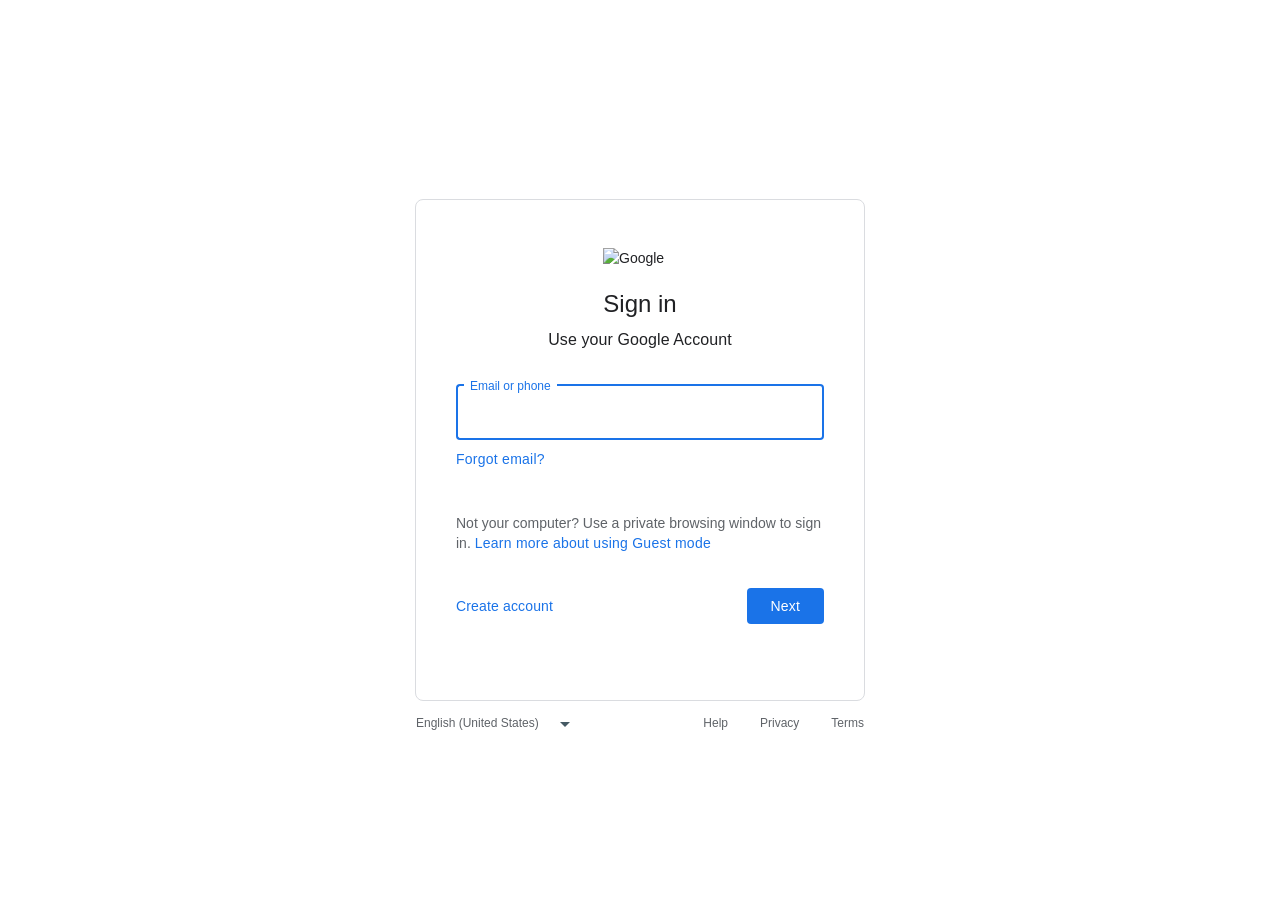
==== design/stitch/tablette/accueil.html @ 88cf1470 "Solution .NET 10, CowCard, jetons de design et publication GitHub Pages - Solution TourneeVeto.slnx " ====
<!doctype html><html lang="en-US" dir="ltr"><head><base href="https://accounts.google.com/v3/signin/"><link rel="preconnect" href="//www.gstatic.com"><meta name="referrer" content="origin"><style data-href="https://www.gstatic.com/_/mss/boq-identity/_/ss/k=boq-identity.AccountsSignInUi.qNWPk7t1GhI.L.X.O/am=AYREABEAYBx4IwfA_wYAEFAACIQBQCAAgAIAAAAAAAAAAIAAALBBACI/d=1/ed=1/rs=AOaEmlE7YtruVWpGv3tVUayr9zzjbMTwEw/m=identifierview,_b,_tp" nonce="lp6HTN0JIpoQhEQ_czJNbQ">.VfPpkd-dgl2Hf-ppHlrf-sM5MNb{display:inline}.GY1Nfe{display:-webkit-inline-box;display:-webkit-inline-flex;display:inline-flex;place-content:center;place-items:center}html[dir=rtl] .giSqbe{-webkit-transform:scaleX(-1);-ms-transform:scaleX(-1);transform:scaleX(-1)}.EfWJr{font-variation-settings:"FILL" var(--gm2-symbols-icon-fill,0),"ROND" var(--gm2-symbols-icon-round,50),"wght" var(--gm2-symbols-icon-weight,400),"GRAD" var(--gm2-symbols-icon-grade,0),"opsz" var(--gm2-symbols-icon-optical-size,24)}.MMvswb,.MMvswb:after,.MMvswb:before,.OLCwg{border-radius:inherit;inset:0;position:absolute;pointer-events:none}.OLCwg{-webkit-transition:opacity 75ms linear;transition:opacity 75ms linear;background-color:var(--nnZJCc,transparent);opacity:calc(clamp(0, var(--yXuigc, 0), .05) + clamp(0, var(--yXuigc, 0) - 1, .03) + clamp(0, var(--yXuigc, 0) - 2, .03) + clamp(0, var(--yXuigc, 0) - 3, .01) + clamp(0, var(--yXuigc, 0) - 4, .02))}.MMvswb:after,.MMvswb:before{-webkit-transition:-webkit-box-shadow 75ms linear;transition:-webkit-box-shadow 75ms linear;transition:box-shadow 75ms linear;transition:box-shadow 75ms linear,-webkit-box-shadow 75ms linear;content:""}.MMvswb:before{-webkit-box-shadow:0 calc(1px*(clamp(0, var(--yXuigc, 0), 1) + clamp(0, var(--yXuigc, 0) - 3, 1) + clamp(0, var(--yXuigc, 0) - 4, 1)*2)) calc(1px*(2*clamp(0, var(--yXuigc, 0), 1) + clamp(0, var(--yXuigc, 0) - 2, 1) + clamp(0, var(--yXuigc, 0) - 4, 1))) 0 var(--Fe5l0b,transparent);box-shadow:0 calc(1px*(clamp(0, var(--yXuigc, 0), 1) + clamp(0, var(--yXuigc, 0) - 3, 1) + clamp(0, var(--yXuigc, 0) - 4, 1)*2)) calc(1px*(2*clamp(0, var(--yXuigc, 0), 1) + clamp(0, var(--yXuigc, 0) - 2, 1) + clamp(0, var(--yXuigc, 0) - 4, 1))) 0 var(--Fe5l0b,transparent);opacity:calc(clamp(0, var(--yXuigc, 0), 1)*.3)}.MMvswb:after{-webkit-box-shadow:0 calc(1px*(clamp(0, var(--yXuigc, 0), 1) + clamp(0, var(--yXuigc, 0) - 1, 1) + clamp(0, var(--yXuigc, 0) - 2, 3)*2)) calc(1px*(clamp(0, var(--yXuigc, 0), 2)*3 + clamp(0, var(--yXuigc, 0) - 2, 3)*2)) calc(1px*(clamp(0, var(--yXuigc, 0), 4) + 2*clamp(0, var(--yXuigc, 0) - 4, 1))) var(--Fe5l0b,transparent);box-shadow:0 calc(1px*(clamp(0, var(--yXuigc, 0), 1) + clamp(0, var(--yXuigc, 0) - 1, 1) + clamp(0, var(--yXuigc, 0) - 2, 3)*2)) calc(1px*(clamp(0, var(--yXuigc, 0), 2)*3 + clamp(0, var(--yXuigc, 0) - 2, 3)*2)) calc(1px*(clamp(0, var(--yXuigc, 0), 4) + 2*clamp(0, var(--yXuigc, 0) - 4, 1))) var(--Fe5l0b,transparent);opacity:calc(clamp(0, var(--yXuigc, 0), 1)*.15)}@media (forced-colors:active){.MMvswb{display:none}}.XjoK4b{display:var(--H6apye,none);pointer-events:none;position:absolute;z-index:1;border-start-start-radius:calc(var(--vTiv8c, 0px) + var(--hK0TOb, 2px));border-start-end-radius:calc(var(--UtHrue, 0px) + var(--hK0TOb, 2px));border-end-end-radius:calc(var(--uHecC, 0px) + var(--hK0TOb, 2px));border-end-start-radius:calc(var(--C8LWjb, 0px) + var(--hK0TOb, 2px));inset:calc(var(--hK0TOb, 2px)*-1);-webkit-box-shadow:0 0 0 var(--SGGi,3px) var(--jF0a9c,var(--gm3-sys-color-secondary,#00639b));box-shadow:0 0 0 var(--SGGi,3px) var(--jF0a9c,var(--gm3-sys-color-secondary,#00639b));outline:var(--SGGi,3px) solid transparent}@media (forced-colors:active){.XjoK4b{outline-color:CanvasText}}.XjoK4b{-webkit-animation-name:gm3-focus-ring-outward-grows,gm3-focus-ring-outward-shrinks;animation-name:gm3-focus-ring-outward-grows,gm3-focus-ring-outward-shrinks;-webkit-animation-duration:.15s,.45s;animation-duration:.15s,.45s;-webkit-animation-delay:0s,.15s;animation-delay:0s,.15s;-webkit-animation-timing-function:cubic-bezier(.2,0,0,1),cubic-bezier(.2,0,0,1);animation-timing-function:cubic-bezier(.2,0,0,1),cubic-bezier(.2,0,0,1)}@-webkit-keyframes gm3-focus-ring-outward-grows{0%{-webkit-box-shadow:0 0 0 0 var(--jF0a9c,var(--gm3-sys-color-secondary,#00639b));box-shadow:0 0 0 0 var(--jF0a9c,var(--gm3-sys-color-secondary,#00639b))}to{-webkit-box-shadow:0 0 0 8px var(--jF0a9c,var(--gm3-sys-color-secondary,#00639b));box-shadow:0 0 0 8px var(--jF0a9c,var(--gm3-sys-color-secondary,#00639b))}}@keyframes gm3-focus-ring-outward-grows{0%{-webkit-box-shadow:0 0 0 0 var(--jF0a9c,var(--gm3-sys-color-secondary,#00639b));box-shadow:0 0 0 0 var(--jF0a9c,var(--gm3-sys-color-secondary,#00639b))}to{-webkit-box-shadow:0 0 0 8px var(--jF0a9c,var(--gm3-sys-color-secondary,#00639b));box-shadow:0 0 0 8px var(--jF0a9c,var(--gm3-sys-color-secondary,#00639b))}}@-webkit-keyframes gm3-focus-ring-outward-shrinks{0%{-webkit-box-shadow:0 0 0 8px var(--jF0a9c,var(--gm3-sys-color-secondary,#00639b));box-shadow:0 0 0 8px var(--jF0a9c,var(--gm3-sys-color-secondary,#00639b))}}@keyframes gm3-focus-ring-outward-shrinks{0%{-webkit-box-shadow:0 0 0 8px var(--jF0a9c,var(--gm3-sys-color-secondary,#00639b));box-shadow:0 0 0 8px var(--jF0a9c,var(--gm3-sys-color-secondary,#00639b))}}@media (prefers-reduced-motion){.XjoK4b{-webkit-animation:none;animation:none}}.dxms6c{-webkit-animation:none;animation:none}.UTNHae{overflow:hidden;outline:none;-webkit-tap-highlight-color:transparent}.UTNHae,.UTNHae:after,.UTNHae:before{position:absolute;pointer-events:none;top:0;left:0;width:100%;height:100%;border-start-start-radius:var(--QOcx9e,inherit);border-start-end-radius:var(--vRgHIb,inherit);border-end-start-radius:var(--Pk3PIb,inherit);border-end-end-radius:var(--xg9FB,inherit)}.UTNHae:after,.UTNHae:before{opacity:0;content:""}.UTNHae:before{-webkit-transition:opacity 75ms linear,border-radius var(--YGBguf,0s) linear;transition:opacity 75ms linear,border-radius var(--YGBguf,0s) linear;background-color:var(--sbadab,transparent)}.J58z0d:before{opacity:var(--hSHBee,0)}.UTNHae:after{opacity:0;background:-webkit-radial-gradient(closest-side,var(--F1tVH,transparent) max(100% - 70px,65%),transparent 100%);background:radial-gradient(closest-side,var(--F1tVH,transparent) max(100% - 70px,65%),transparent 100%);-webkit-transition:opacity .25s linear,border-radius var(--YGBguf,0s) linear;transition:opacity .25s linear,border-radius var(--YGBguf,0s) linear;-webkit-transform-origin:center center;-ms-transform-origin:center center;transform-origin:center center}.Biaggc:after{-webkit-transition-duration:105ms;transition-duration:105ms;opacity:var(--kDWEsd,0)}@media (forced-colors:active){.UTNHae{display:none}}.ne2Ple-suEOdc{position:fixed;display:none;z-index:var(--gm3-tooltip-plain-z-index,2101)}.ne2Ple-z59Tgd{-webkit-box-sizing:border-box;box-sizing:border-box;min-block-size:22px;min-inline-size:40px;overflow-wrap:anywhere;overflow:hidden;padding-block:var(--gm3-tooltip-plain-container-padding-block,4px);padding-inline:8px;word-break:normal;max-block-size:var(--gm3-tooltip-plain-container-max-block-size,40vh)}.ne2Ple-z59Tgd:before{position:absolute;-webkit-box-sizing:border-box;box-sizing:border-box;inline-size:100%;block-size:100%;inset-block-start:0;inset-inline-start:0;border:1px solid transparent;border-radius:inherit;content:"";pointer-events:none}.ne2Ple-suEOdc-OWXEXe-TSZdd,.ne2Ple-suEOdc-OWXEXe-ZYIfFd,.ne2Ple-suEOdc-OWXEXe-eo9XGd{display:-webkit-inline-box;display:-webkit-inline-flex;display:inline-flex}.ne2Ple-z59Tgd-OiiCO{opacity:0;-webkit-transform:scale(.8);-ms-transform:scale(.8);transform:scale(.8);will-change:transform,opacity}.ne2Ple-suEOdc-OWXEXe-TSZdd .ne2Ple-z59Tgd-OiiCO{opacity:1;-webkit-transform:scale(1);-ms-transform:scale(1);transform:scale(1)}.ne2Ple-suEOdc-OWXEXe-ZYIfFd .ne2Ple-z59Tgd-OiiCO{-webkit-transform:scale(1);-ms-transform:scale(1);transform:scale(1)}.ne2Ple-suEOdc-OWXEXe-eo9XGd-RCfa3e .ne2Ple-z59Tgd-OiiCO{-webkit-transition:opacity .15s cubic-bezier(0,0,.2,1) 0s,-webkit-transform .15s cubic-bezier(0,0,.2,1) 0s;transition:opacity .15s cubic-bezier(0,0,.2,1) 0s,-webkit-transform .15s cubic-bezier(0,0,.2,1) 0s;transition:opacity .15s cubic-bezier(0,0,.2,1) 0s,transform .15s cubic-bezier(0,0,.2,1) 0s;transition:opacity .15s cubic-bezier(0,0,.2,1) 0s,transform .15s cubic-bezier(0,0,.2,1) 0s,-webkit-transform .15s cubic-bezier(0,0,.2,1) 0s}.ne2Ple-suEOdc-OWXEXe-ZYIfFd-RCfa3e .ne2Ple-z59Tgd-OiiCO{-webkit-transition:opacity 75ms cubic-bezier(.4,0,1,1) 0s;transition:opacity 75ms cubic-bezier(.4,0,1,1) 0s}.ne2Ple-suEOdc-OWXEXe-pijamc .ne2Ple-z59Tgd{max-inline-size:var(--gm3-tooltip-plain-container-max-inline-size,200px);background-color:var(--gm3-tooltip-plain-container-color,var(--gm3-sys-color-inverse-surface,#303030));border-radius:var(--gm3-tooltip-plain-container-shape,4px);color:var(--gm3-tooltip-plain-supporting-text-color,var(--gm3-sys-color-inverse-on-surface,#f2f2f2));font-family:var(--gm3-tooltip-plain-supporting-text-font,"Google Sans Flex","Google Sans Text","Google Sans",Roboto,Arial,sans-serif);font-size:var(--gm3-tooltip-plain-supporting-text-size,.75rem);font-weight:var(--gm3-tooltip-plain-supporting-text-weight,400);letter-spacing:var(--gm3-tooltip-plain-supporting-text-tracking,.00625rem);line-height:var(--gm3-tooltip-plain-supporting-text-line-height,1rem);text-align:center;font-variation-settings:var(--gm3-tooltip-plain-supporting-text-font-variation-settings,initial)}.ne2Ple-suEOdc-OWXEXe-LlMNQd .ne2Ple-z59Tgd{text-align:start}.ne2Ple-oshW8e-V67aGc{position:absolute;left:-10000px;top:auto;inline-size:1px;height:1px;overflow:hidden;-webkit-user-select:none;-moz-user-select:none;-ms-user-select:none;user-select:none}.mUIrbf-LgbsSe{display:-webkit-inline-box;display:-webkit-inline-flex;display:inline-flex;position:relative;-webkit-box-align:center;-webkit-align-items:center;align-items:center;-webkit-box-sizing:border-box;box-sizing:border-box;border:none;border-start-start-radius:min(var(--gm3-button-text-container-shape-start-start,9999px),var(--gm3-button-text-container-height,40px)/2);border-start-end-radius:min(var(--gm3-button-text-container-shape-start-end,9999px),var(--gm3-button-text-container-height,40px)/2);border-end-start-radius:min(var(--gm3-button-text-container-shape-end-start,9999px),var(--gm3-button-text-container-height,40px)/2);border-end-end-radius:min(var(--gm3-button-text-container-shape-end-end,9999px),var(--gm3-button-text-container-height,40px)/2);outline:none;background:transparent;-webkit-appearance:none;-moz-appearance:none;appearance:none;line-height:inherit;text-rendering:inherit;-webkit-transition:border-radius var(--gm3-button-text-container-shape-transition-duration,.35s) var(--gm3-button-text-container-shape-transition-easing-function,cubic-bezier(.4,.1,.5,1.4));transition:border-radius var(--gm3-button-text-container-shape-transition-duration,.35s) var(--gm3-button-text-container-shape-transition-easing-function,cubic-bezier(.4,.1,.5,1.4));-webkit-user-select:none;-moz-user-select:none;-ms-user-select:none;user-select:none;vertical-align:middle;cursor:pointer;-webkit-box-pack:var(--gm3-button-text-container-justify-content,center);-webkit-justify-content:var(--gm3-button-text-container-justify-content,center);justify-content:var(--gm3-button-text-container-justify-content,center);min-inline-size:var(--gm3-button-text-container-min-width,64px);padding-block:0;-webkit-padding-start:var(--gm3-button-text-leading-space,12px);padding-inline-start:var(--gm3-button-text-leading-space,12px);-webkit-padding-end:var(--gm3-button-text-trailing-space,12px);padding-inline-end:var(--gm3-button-text-trailing-space,12px);block-size:var(--gm3-button-text-container-height,40px);--sbadab:var(--gm3-button-text-hover-state-layer-color,var(--gm3-sys-color-primary,#0b57d0));--hSHBee:var(--gm3-button-text-hover-state-layer-opacity,0.08);--F1tVH:var(--gm3-button-text-pressed-state-layer-color,var(--gm3-sys-color-primary,#0b57d0));--kDWEsd:var(--gm3-button-text-pressed-state-layer-opacity,0.1);--vTiv8c:min(var(--gm3-button-text-container-shape-start-start,9999px),var(--gm3-button-text-container-height,40px)/2);--UtHrue:min(var(--gm3-button-text-container-shape-start-end,9999px),var(--gm3-button-text-container-height,40px)/2);--C8LWjb:min(var(--gm3-button-text-container-shape-end-start,9999px),var(--gm3-button-text-container-height,40px)/2);--uHecC:min(var(--gm3-button-text-container-shape-end-end,9999px),var(--gm3-button-text-container-height,40px)/2);--jF0a9c:var(--gm3-button-text-focus-indicator-color,var(--gm3-sys-color-secondary,#00639b));--hK0TOb:var(--gm3-button-text-focus-indicator-outline-offset,2px);--SGGi:var(--gm3-button-text-focus-indicator-thickness,3px)}.mUIrbf-mRLv6:focus-visible{outline:none}.mUIrbf-LgbsSe:focus-visible,.mUIrbf-mRLv6:focus-visible~.mUIrbf-UHGRz{--H6apye:block}.mUIrbf-LgbsSe:not(:disabled):active{border-start-start-radius:min(var(--gm3-button-text-pressed-container-shape-start-start,9999px),var(--gm3-button-text-container-height,40px)/2);border-end-end-radius:min(var(--gm3-button-text-pressed-container-shape-end-end,9999px),var(--gm3-button-text-container-height,40px)/2);border-start-end-radius:min(var(--gm3-button-text-pressed-container-shape-start-end,9999px),var(--gm3-button-text-container-height,40px)/2);border-end-start-radius:min(var(--gm3-button-text-pressed-container-shape-end-start,9999px),var(--gm3-button-text-container-height,40px)/2);--vTiv8c:min(var(--gm3-button-text-pressed-container-shape-start-start,9999px),var(--gm3-button-text-container-height,40px)/2);--UtHrue:min(var(--gm3-button-text-pressed-container-shape-start-end,9999px),var(--gm3-button-text-container-height,40px)/2);--C8LWjb:min(var(--gm3-button-text-pressed-container-shape-end-start,9999px),var(--gm3-button-text-container-height,40px)/2);--uHecC:min(var(--gm3-button-text-pressed-container-shape-end-end,9999px),var(--gm3-button-text-container-height,40px)/2)}.mUIrbf-LgbsSe-OWXEXe-wdeprb-kBPtTb-NBtyUd{border-start-start-radius:var(--gm3-button-text-container-shape-start-start,9999px);border-start-end-radius:var(--gm3-button-text-container-shape-start-end,9999px);border-end-start-radius:var(--gm3-button-text-container-shape-end-start,9999px);border-end-end-radius:var(--gm3-button-text-container-shape-end-end,9999px);--vTiv8c:var(--gm3-button-text-container-shape-start-start,9999px);--UtHrue:var(--gm3-button-text-container-shape-start-end,9999px);--C8LWjb:var(--gm3-button-text-container-shape-end-start,9999px);--uHecC:var(--gm3-button-text-container-shape-end-end,9999px)}.mUIrbf-LgbsSe-OWXEXe-wdeprb-kBPtTb-NBtyUd:not(:disabled):active{border-start-start-radius:var(--gm3-button-text-pressed-container-shape-start-start,9999px);border-end-end-radius:var(--gm3-button-text-pressed-container-shape-end-end,9999px);border-start-end-radius:var(--gm3-button-text-pressed-container-shape-start-end,9999px);border-end-start-radius:var(--gm3-button-text-pressed-container-shape-end-start,9999px);--vTiv8c:var(--gm3-button-text-pressed-container-shape-start-start,9999px);--UtHrue:var(--gm3-button-text-pressed-container-shape-start-end,9999px);--C8LWjb:var(--gm3-button-text-pressed-container-shape-end-start,9999px);--uHecC:var(--gm3-button-text-pressed-container-shape-end-end,9999px)}.mUIrbf-LgbsSe:disabled{cursor:default;pointer-events:none;--hSHBee:0;--kDWEsd:0}.mUIrbf-LgbsSe-OWXEXe-SfQLQb-suEOdc:disabled{pointer-events:auto}.mUIrbf-LgbsSe[hidden]{display:none}.mUIrbf-vQzf8d{position:relative;text-align:center;color:var(--gm3-button-text-label-text-color,var(--gm3-sys-color-primary,#0b57d0));font-size:var(--gm3-button-text-label-text-size,.875rem);font-family:var(--gm3-button-text-label-text-font,"Google Sans",Roboto,Arial,sans-serif);font-weight:var(--gm3-button-text-label-text-weight,500);letter-spacing:var(--gm3-button-text-label-text-tracking,0);-webkit-text-decoration:var(--gm3-button-text-label-text-decoration,none);text-decoration:var(--gm3-button-text-label-text-decoration,none);font-variation-settings:var(--gm3-button-text-label-text-font-variation-settings,initial)}.mUIrbf-kSE8rc-FoKg4d-sLO9V-YoZ4jf .mUIrbf-vQzf8d{font-family:var(--gm3-button-text-label-text-font,"Google Sans Flex","Google Sans Text","Google Sans",Roboto,Arial,sans-serif)}.mUIrbf-LgbsSe:hover .mUIrbf-vQzf8d{color:var(--gm3-button-text-hover-label-text-color,var(--gm3-sys-color-primary,#0b57d0))}.mUIrbf-LgbsSe:focus-visible .mUIrbf-vQzf8d{color:var(--gm3-button-text-focus-label-text-color,var(--gm3-sys-color-primary,#0b57d0))}.mUIrbf-LgbsSe:active .mUIrbf-vQzf8d{color:var(--gm3-button-text-pressed-label-text-color,var(--gm3-sys-color-primary,#0b57d0))}.mUIrbf-LgbsSe.mUIrbf-LgbsSe:disabled .mUIrbf-vQzf8d{color:var(--gm3-button-text-disabled-label-text-color,rgba(var(--gm3-sys-color-on-surface-rgb,31,31,31),.38))}.mUIrbf-LgbsSe-OWXEXe-zcdHbf .mUIrbf-vQzf8d{white-space:nowrap;text-overflow:ellipsis;overflow:hidden}.mUIrbf-LgbsSe-OWXEXe-Bz112c-M1Soyc{-webkit-padding-start:var(--gm3-button-text-with-leading-icon-leading-space,12px);padding-inline-start:var(--gm3-button-text-with-leading-icon-leading-space,12px);-webkit-padding-end:var(--gm3-button-text-with-leading-icon-trailing-space,16px);padding-inline-end:var(--gm3-button-text-with-leading-icon-trailing-space,16px)}.mUIrbf-LgbsSe-OWXEXe-Bz112c-M1Soyc .mUIrbf-kBDsod-Rtc0Jf i,.mUIrbf-LgbsSe-OWXEXe-Bz112c-M1Soyc .mUIrbf-kBDsod-Rtc0Jf img,.mUIrbf-LgbsSe-OWXEXe-Bz112c-M1Soyc .mUIrbf-kBDsod-Rtc0Jf svg{-webkit-margin-end:var(--gm3-button-text-with-icon-icon-label-space,8px);margin-inline-end:var(--gm3-button-text-with-icon-icon-label-space,8px)}.mUIrbf-LgbsSe-OWXEXe-Bz112c-M1Soyc .mUIrbf-kBDsod-Rtc0Jf-OWXEXe-C7uZwb-wwuYjd{-webkit-padding-end:var(--gm3-button-text-with-icon-icon-label-space,8px);padding-inline-end:var(--gm3-button-text-with-icon-icon-label-space,8px)}.mUIrbf-LgbsSe-OWXEXe-Bz112c-UbuQg{-webkit-padding-start:var(--gm3-button-text-with-trailing-icon-leading-space,16px);padding-inline-start:var(--gm3-button-text-with-trailing-icon-leading-space,16px);-webkit-padding-end:var(--gm3-button-text-with-trailing-icon-trailing-space,12px);padding-inline-end:var(--gm3-button-text-with-trailing-icon-trailing-space,12px)}.mUIrbf-LgbsSe-OWXEXe-Bz112c-UbuQg .mUIrbf-kBDsod-Rtc0Jf i,.mUIrbf-LgbsSe-OWXEXe-Bz112c-UbuQg .mUIrbf-kBDsod-Rtc0Jf img,.mUIrbf-LgbsSe-OWXEXe-Bz112c-UbuQg .mUIrbf-kBDsod-Rtc0Jf svg{-webkit-margin-start:var(--gm3-button-text-with-icon-icon-label-space,8px);margin-inline-start:var(--gm3-button-text-with-icon-icon-label-space,8px)}.mUIrbf-LgbsSe-OWXEXe-Bz112c-UbuQg .mUIrbf-kBDsod-Rtc0Jf-OWXEXe-C7uZwb-wwuYjd{-webkit-padding-start:var(--gm3-button-text-with-icon-icon-label-space,8px);padding-inline-start:var(--gm3-button-text-with-icon-icon-label-space,8px)}.mUIrbf-kBDsod-Rtc0Jf{display:none;position:relative;line-height:0;color:var(--gm3-button-text-with-icon-icon-color,var(--gm3-sys-color-primary,#0b57d0))}.mUIrbf-kBDsod-Rtc0Jf i,.mUIrbf-kBDsod-Rtc0Jf img,.mUIrbf-kBDsod-Rtc0Jf svg{display:-webkit-inline-box;display:-webkit-inline-flex;display:inline-flex;position:relative;direction:inherit;color:inherit;font-size:var(--gm3-button-text-with-icon-icon-size,18px);inline-size:var(--gm3-button-text-with-icon-icon-size,18px);block-size:var(--gm3-button-text-with-icon-icon-size,18px)}.mUIrbf-LgbsSe:hover .mUIrbf-kBDsod-Rtc0Jf{color:var(--gm3-button-text-with-icon-hover-icon-color,var(--gm3-sys-color-primary,#0b57d0))}.mUIrbf-LgbsSe:focus-visible .mUIrbf-kBDsod-Rtc0Jf{color:var(--gm3-button-text-with-icon-focus-icon-color,var(--gm3-sys-color-primary,#0b57d0))}.mUIrbf-LgbsSe:active .mUIrbf-kBDsod-Rtc0Jf{color:var(--gm3-button-text-with-icon-pressed-icon-color,var(--gm3-sys-color-primary,#0b57d0))}.mUIrbf-LgbsSe.mUIrbf-LgbsSe:disabled .mUIrbf-kBDsod-Rtc0Jf{color:var(--gm3-button-text-with-icon-disabled-icon-color,rgba(var(--gm3-sys-color-on-surface-rgb,31,31,31),.38))}.mUIrbf-LgbsSe-OWXEXe-drxrmf-Bz112c .mUIrbf-kBDsod-Rtc0Jf[dir=rtl],[dir=rtl] .mUIrbf-LgbsSe-OWXEXe-drxrmf-Bz112c .mUIrbf-kBDsod-Rtc0Jf{-webkit-transform:scaleX(-1);-ms-transform:scaleX(-1);transform:scaleX(-1)}.mUIrbf-LgbsSe-OWXEXe-Bz112c-M1Soyc .mUIrbf-kBDsod-Rtc0Jf-OWXEXe-M1Soyc,.mUIrbf-LgbsSe-OWXEXe-Bz112c-UbuQg .mUIrbf-kBDsod-Rtc0Jf-OWXEXe-UbuQg{display:-webkit-inline-box;display:-webkit-inline-flex;display:inline-flex}.mUIrbf-mRLv6{position:absolute;inset:0}.mUIrbf-LgbsSe-OWXEXe-dgl2Hf{margin-block:max((48px - var(--gm3-button-text-container-height,40px))/2,0px)}.mUIrbf-RLmnJb{position:absolute;inline-size:max(48px,100%);block-size:max(48px,100%);inset:unset;top:50%;left:50%;-webkit-transform:translate(-50%,-50%);-ms-transform:translate(-50%,-50%);transform:translate(-50%,-50%)}.mUIrbf-LgbsSe:before{content:"";pointer-events:none;position:absolute;inset:0;border-radius:inherit;border:1px solid transparent}@media (forced-colors:active){.mUIrbf-LgbsSe:has(.mUIrbf-mRLv6):before{border-color:LinkText}}@media (forced-colors:active){.mUIrbf-LgbsSe:has(.mUIrbf-mRLv6) .mUIrbf-kBDsod-Rtc0Jf,.mUIrbf-LgbsSe:has(.mUIrbf-mRLv6) .mUIrbf-vQzf8d{color:LinkText}}.mUIrbf-LgbsSe:disabled:before{background-color:var(--gm3-button-text-disabled-container-color,rgba(var(--gm3-sys-color-on-surface-rgb,31,31,31),0))}@media (forced-colors:active){.mUIrbf-LgbsSe:disabled:before{border-color:GrayText}}.mUIrbf-kSE8rc-StrnGf-pvxB9-WPi0i{will-change:transform,opacity}@media (forced-colors:active){.mUIrbf-StrnGf-YYd4I-VtOx3e:before{border-color:CanvasText}}.UywwFc-LgbsSe{display:-webkit-inline-box;display:-webkit-inline-flex;display:inline-flex;position:relative;-webkit-box-align:center;-webkit-align-items:center;align-items:center;-webkit-box-sizing:border-box;box-sizing:border-box;border:none;border-start-start-radius:min(var(--gm3-button-filled-container-shape-start-start,9999px),var(--gm3-button-filled-container-height,40px)/2);border-start-end-radius:min(var(--gm3-button-filled-container-shape-start-end,9999px),var(--gm3-button-filled-container-height,40px)/2);border-end-start-radius:min(var(--gm3-button-filled-container-shape-end-start,9999px),var(--gm3-button-filled-container-height,40px)/2);border-end-end-radius:min(var(--gm3-button-filled-container-shape-end-end,9999px),var(--gm3-button-filled-container-height,40px)/2);outline:none;background:transparent;-webkit-appearance:none;-moz-appearance:none;appearance:none;line-height:inherit;text-rendering:inherit;-webkit-transition:border-radius var(--gm3-button-filled-container-shape-transition-duration,.35s) var(--gm3-button-filled-container-shape-transition-easing-function,cubic-bezier(.4,.1,.5,1.4));transition:border-radius var(--gm3-button-filled-container-shape-transition-duration,.35s) var(--gm3-button-filled-container-shape-transition-easing-function,cubic-bezier(.4,.1,.5,1.4));-webkit-user-select:none;-moz-user-select:none;-ms-user-select:none;user-select:none;vertical-align:middle;cursor:pointer;-webkit-box-pack:var(--gm3-button-filled-container-justify-content,center);-webkit-justify-content:var(--gm3-button-filled-container-justify-content,center);justify-content:var(--gm3-button-filled-container-justify-content,center);min-inline-size:var(--gm3-button-filled-container-min-width,64px);padding-block:0;-webkit-padding-start:var(--gm3-button-filled-leading-space,24px);padding-inline-start:var(--gm3-button-filled-leading-space,24px);-webkit-padding-end:var(--gm3-button-filled-trailing-space,24px);padding-inline-end:var(--gm3-button-filled-trailing-space,24px);block-size:var(--gm3-button-filled-container-height,40px);--sbadab:var(--gm3-button-filled-hover-state-layer-color,var(--gm3-sys-color-on-primary,#fff));--hSHBee:var(--gm3-button-filled-hover-state-layer-opacity,0.08);--F1tVH:var(--gm3-button-filled-pressed-state-layer-color,var(--gm3-sys-color-on-primary,#fff));--kDWEsd:var(--gm3-button-filled-pressed-state-layer-opacity,0.1);--vTiv8c:min(var(--gm3-button-filled-container-shape-start-start,9999px),var(--gm3-button-filled-container-height,40px)/2);--UtHrue:min(var(--gm3-button-filled-container-shape-start-end,9999px),var(--gm3-button-filled-container-height,40px)/2);--C8LWjb:min(var(--gm3-button-filled-container-shape-end-start,9999px),var(--gm3-button-filled-container-height,40px)/2);--uHecC:min(var(--gm3-button-filled-container-shape-end-end,9999px),var(--gm3-button-filled-container-height,40px)/2);--jF0a9c:var(--gm3-button-filled-focus-indicator-color,var(--gm3-sys-color-secondary,#00639b));--hK0TOb:var(--gm3-button-filled-focus-indicator-outline-offset,2px);--SGGi:var(--gm3-button-filled-focus-indicator-thickness,3px)}.UywwFc-mRLv6:focus-visible{outline:none}.UywwFc-LgbsSe:focus-visible,.UywwFc-mRLv6:focus-visible~.UywwFc-UHGRz{--H6apye:block}.UywwFc-LgbsSe:not(:disabled):active{border-start-start-radius:min(var(--gm3-button-filled-pressed-container-shape-start-start,9999px),var(--gm3-button-filled-container-height,40px)/2);border-end-end-radius:min(var(--gm3-button-filled-pressed-container-shape-end-end,9999px),var(--gm3-button-filled-container-height,40px)/2);border-start-end-radius:min(var(--gm3-button-filled-pressed-container-shape-start-end,9999px),var(--gm3-button-filled-container-height,40px)/2);border-end-start-radius:min(var(--gm3-button-filled-pressed-container-shape-end-start,9999px),var(--gm3-button-filled-container-height,40px)/2);--vTiv8c:min(var(--gm3-button-filled-pressed-container-shape-start-start,9999px),var(--gm3-button-filled-container-height,40px)/2);--UtHrue:min(var(--gm3-button-filled-pressed-container-shape-start-end,9999px),var(--gm3-button-filled-container-height,40px)/2);--C8LWjb:min(var(--gm3-button-filled-pressed-container-shape-end-start,9999px),var(--gm3-button-filled-container-height,40px)/2);--uHecC:min(var(--gm3-button-filled-pressed-container-shape-end-end,9999px),var(--gm3-button-filled-container-height,40px)/2)}.UywwFc-LgbsSe-OWXEXe-wdeprb-kBPtTb-NBtyUd{border-start-start-radius:var(--gm3-button-filled-container-shape-start-start,9999px);border-start-end-radius:var(--gm3-button-filled-container-shape-start-end,9999px);border-end-start-radius:var(--gm3-button-filled-container-shape-end-start,9999px);border-end-end-radius:var(--gm3-button-filled-container-shape-end-end,9999px);--vTiv8c:var(--gm3-button-filled-container-shape-start-start,9999px);--UtHrue:var(--gm3-button-filled-container-shape-start-end,9999px);--C8LWjb:var(--gm3-button-filled-container-shape-end-start,9999px);--uHecC:var(--gm3-button-filled-container-shape-end-end,9999px)}.UywwFc-LgbsSe-OWXEXe-wdeprb-kBPtTb-NBtyUd:not(:disabled):active{border-start-start-radius:var(--gm3-button-filled-pressed-container-shape-start-start,9999px);border-end-end-radius:var(--gm3-button-filled-pressed-container-shape-end-end,9999px);border-start-end-radius:var(--gm3-button-filled-pressed-container-shape-start-end,9999px);border-end-start-radius:var(--gm3-button-filled-pressed-container-shape-end-start,9999px);--vTiv8c:var(--gm3-button-filled-pressed-container-shape-start-start,9999px);--UtHrue:var(--gm3-button-filled-pressed-container-shape-start-end,9999px);--C8LWjb:var(--gm3-button-filled-pressed-container-shape-end-start,9999px);--uHecC:var(--gm3-button-filled-pressed-container-shape-end-end,9999px)}.UywwFc-LgbsSe:disabled{cursor:default;pointer-events:none;--hSHBee:0;--kDWEsd:0}.UywwFc-LgbsSe-OWXEXe-SfQLQb-suEOdc:disabled{pointer-events:auto}.UywwFc-LgbsSe[hidden]{display:none}.UywwFc-vQzf8d{position:relative;text-align:center;color:var(--gm3-button-filled-label-text-color,var(--gm3-sys-color-on-primary,#fff));font-size:var(--gm3-button-filled-label-text-size,.875rem);font-family:var(--gm3-button-filled-label-text-font,"Google Sans",Roboto,Arial,sans-serif);font-weight:var(--gm3-button-filled-label-text-weight,500);letter-spacing:var(--gm3-button-filled-label-text-tracking,0);-webkit-text-decoration:var(--gm3-button-filled-label-text-decoration,none);text-decoration:var(--gm3-button-filled-label-text-decoration,none);font-variation-settings:var(--gm3-button-filled-label-text-font-variation-settings,initial)}.UywwFc-kSE8rc-FoKg4d-sLO9V-YoZ4jf .UywwFc-vQzf8d{font-family:var(--gm3-button-filled-label-text-font,"Google Sans Flex","Google Sans Text","Google Sans",Roboto,Arial,sans-serif)}.UywwFc-LgbsSe:hover .UywwFc-vQzf8d{color:var(--gm3-button-filled-hover-label-text-color,var(--gm3-sys-color-on-primary,#fff))}.UywwFc-LgbsSe:focus-visible .UywwFc-vQzf8d{color:var(--gm3-button-filled-focus-label-text-color,var(--gm3-sys-color-on-primary,#fff))}.UywwFc-LgbsSe:active .UywwFc-vQzf8d{color:var(--gm3-button-filled-pressed-label-text-color,var(--gm3-sys-color-on-primary,#fff))}.UywwFc-LgbsSe.UywwFc-LgbsSe:disabled .UywwFc-vQzf8d{color:var(--gm3-button-filled-disabled-label-text-color,rgba(var(--gm3-sys-color-on-surface-rgb,31,31,31),.38))}.UywwFc-LgbsSe-OWXEXe-zcdHbf .UywwFc-vQzf8d{white-space:nowrap;text-overflow:ellipsis;overflow:hidden}.UywwFc-LgbsSe-OWXEXe-Bz112c-M1Soyc{-webkit-padding-start:var(--gm3-button-filled-with-leading-icon-leading-space,16px);padding-inline-start:var(--gm3-button-filled-with-leading-icon-leading-space,16px);-webkit-padding-end:var(--gm3-button-filled-with-leading-icon-trailing-space,24px);padding-inline-end:var(--gm3-button-filled-with-leading-icon-trailing-space,24px)}.UywwFc-LgbsSe-OWXEXe-Bz112c-M1Soyc .UywwFc-kBDsod-Rtc0Jf i,.UywwFc-LgbsSe-OWXEXe-Bz112c-M1Soyc .UywwFc-kBDsod-Rtc0Jf img,.UywwFc-LgbsSe-OWXEXe-Bz112c-M1Soyc .UywwFc-kBDsod-Rtc0Jf svg{-webkit-margin-end:var(--gm3-button-filled-with-icon-icon-label-space,8px);margin-inline-end:var(--gm3-button-filled-with-icon-icon-label-space,8px)}.UywwFc-LgbsSe-OWXEXe-Bz112c-M1Soyc .UywwFc-kBDsod-Rtc0Jf-OWXEXe-C7uZwb-wwuYjd{-webkit-padding-end:var(--gm3-button-filled-with-icon-icon-label-space,8px);padding-inline-end:var(--gm3-button-filled-with-icon-icon-label-space,8px)}.UywwFc-LgbsSe-OWXEXe-Bz112c-UbuQg{-webkit-padding-start:var(--gm3-button-filled-with-trailing-icon-leading-space,24px);padding-inline-start:var(--gm3-button-filled-with-trailing-icon-leading-space,24px);-webkit-padding-end:var(--gm3-button-filled-with-trailing-icon-trailing-space,16px);padding-inline-end:var(--gm3-button-filled-with-trailing-icon-trailing-space,16px)}.UywwFc-LgbsSe-OWXEXe-Bz112c-UbuQg .UywwFc-kBDsod-Rtc0Jf i,.UywwFc-LgbsSe-OWXEXe-Bz112c-UbuQg .UywwFc-kBDsod-Rtc0Jf img,.UywwFc-LgbsSe-OWXEXe-Bz112c-UbuQg .UywwFc-kBDsod-Rtc0Jf svg{-webkit-margin-start:var(--gm3-button-filled-with-icon-icon-label-space,8px);margin-inline-start:var(--gm3-button-filled-with-icon-icon-label-space,8px)}.UywwFc-LgbsSe-OWXEXe-Bz112c-UbuQg .UywwFc-kBDsod-Rtc0Jf-OWXEXe-C7uZwb-wwuYjd{-webkit-padding-start:var(--gm3-button-filled-with-icon-icon-label-space,8px);padding-inline-start:var(--gm3-button-filled-with-icon-icon-label-space,8px)}.UywwFc-kBDsod-Rtc0Jf{display:none;position:relative;line-height:0;color:var(--gm3-button-filled-with-icon-icon-color,var(--gm3-sys-color-on-primary,#fff))}.UywwFc-kBDsod-Rtc0Jf i,.UywwFc-kBDsod-Rtc0Jf img,.UywwFc-kBDsod-Rtc0Jf svg{display:-webkit-inline-box;display:-webkit-inline-flex;display:inline-flex;position:relative;direction:inherit;color:inherit;font-size:var(--gm3-button-filled-with-icon-icon-size,18px);inline-size:var(--gm3-button-filled-with-icon-icon-size,18px);block-size:var(--gm3-button-filled-with-icon-icon-size,18px)}.UywwFc-LgbsSe:hover .UywwFc-kBDsod-Rtc0Jf{color:var(--gm3-button-filled-with-icon-hover-icon-color,var(--gm3-sys-color-on-primary,#fff))}.UywwFc-LgbsSe:focus-visible .UywwFc-kBDsod-Rtc0Jf{color:var(--gm3-button-filled-with-icon-focus-icon-color,var(--gm3-sys-color-on-primary,#fff))}.UywwFc-LgbsSe:active .UywwFc-kBDsod-Rtc0Jf{color:var(--gm3-button-filled-with-icon-pressed-icon-color,var(--gm3-sys-color-on-primary,#fff))}.UywwFc-LgbsSe.UywwFc-LgbsSe:disabled .UywwFc-kBDsod-Rtc0Jf{color:var(--gm3-button-filled-with-icon-disabled-icon-color,rgba(var(--gm3-sys-color-on-surface-rgb,31,31,31),.38))}.UywwFc-LgbsSe-OWXEXe-drxrmf-Bz112c .UywwFc-kBDsod-Rtc0Jf[dir=rtl],[dir=rtl] .UywwFc-LgbsSe-OWXEXe-drxrmf-Bz112c .UywwFc-kBDsod-Rtc0Jf{-webkit-transform:scaleX(-1);-ms-transform:scaleX(-1);transform:scaleX(-1)}.UywwFc-LgbsSe-OWXEXe-Bz112c-M1Soyc .UywwFc-kBDsod-Rtc0Jf-OWXEXe-M1Soyc,.UywwFc-LgbsSe-OWXEXe-Bz112c-UbuQg .UywwFc-kBDsod-Rtc0Jf-OWXEXe-UbuQg{display:-webkit-inline-box;display:-webkit-inline-flex;display:inline-flex}.UywwFc-mRLv6{position:absolute;inset:0}.UywwFc-LgbsSe-OWXEXe-dgl2Hf{margin-block:max((48px - var(--gm3-button-filled-container-height,40px))/2,0px)}.UywwFc-RLmnJb{position:absolute;inline-size:max(48px,100%);block-size:max(48px,100%);inset:unset;top:50%;left:50%;-webkit-transform:translate(-50%,-50%);-ms-transform:translate(-50%,-50%);transform:translate(-50%,-50%)}.UywwFc-LgbsSe{background-color:var(--gm3-button-filled-container-color,var(--gm3-sys-color-primary,#0b57d0));--yXuigc:var(--gm3-button-filled-container-elevation,0);--Fe5l0b:var(--gm3-button-filled-container-shadow-color,var(--gm3-sys-color-shadow,#000))}.UywwFc-LgbsSe:hover{--yXuigc:var(--gm3-button-filled-hover-container-elevation,1)}.UywwFc-LgbsSe:focus-visible{--yXuigc:var(--gm3-button-filled-focus-container-elevation,0)}.UywwFc-LgbsSe:active{--yXuigc:var(--gm3-button-filled-pressed-container-elevation,0)}.UywwFc-LgbsSe:disabled{background-color:var(--gm3-button-filled-disabled-container-color,rgba(var(--gm3-sys-color-on-surface-rgb,31,31,31),.12));--yXuigc:var(--gm3-button-filled-disabled-container-elevation,0)}.UywwFc-LgbsSe:before{content:"";pointer-events:none;position:absolute;inset:0;border-radius:inherit;border:1px solid transparent}@media (forced-colors:active){.UywwFc-LgbsSe:has(.UywwFc-mRLv6):before{border-color:LinkText}}@media (forced-colors:active){.UywwFc-LgbsSe:has(.UywwFc-mRLv6) .UywwFc-kBDsod-Rtc0Jf,.UywwFc-LgbsSe:has(.UywwFc-mRLv6) .UywwFc-vQzf8d{color:LinkText}}@media (forced-colors:active){.UywwFc-LgbsSe:disabled:before{border-color:GrayText}}.UywwFc-kSE8rc-StrnGf-pvxB9-WPi0i{will-change:transform,opacity}@media (forced-colors:active){.UywwFc-StrnGf-YYd4I-VtOx3e:before{border-color:CanvasText}}.AeBiU-LgbsSe{display:-webkit-inline-box;display:-webkit-inline-flex;display:inline-flex;position:relative;-webkit-box-align:center;-webkit-align-items:center;align-items:center;-webkit-box-sizing:border-box;box-sizing:border-box;border:none;border-start-start-radius:min(var(--gm3-button-outlined-container-shape-start-start,9999px),var(--gm3-button-outlined-container-height,40px)/2);border-start-end-radius:min(var(--gm3-button-outlined-container-shape-start-end,9999px),var(--gm3-button-outlined-container-height,40px)/2);border-end-start-radius:min(var(--gm3-button-outlined-container-shape-end-start,9999px),var(--gm3-button-outlined-container-height,40px)/2);border-end-end-radius:min(var(--gm3-button-outlined-container-shape-end-end,9999px),var(--gm3-button-outlined-container-height,40px)/2);outline:none;background:transparent;-webkit-appearance:none;-moz-appearance:none;appearance:none;line-height:inherit;text-rendering:inherit;-webkit-transition:border-radius var(--gm3-button-outlined-container-shape-transition-duration,.35s) var(--gm3-button-outlined-container-shape-transition-easing-function,cubic-bezier(.4,.1,.5,1.4));transition:border-radius var(--gm3-button-outlined-container-shape-transition-duration,.35s) var(--gm3-button-outlined-container-shape-transition-easing-function,cubic-bezier(.4,.1,.5,1.4));-webkit-user-select:none;-moz-user-select:none;-ms-user-select:none;user-select:none;vertical-align:middle;cursor:pointer;-webkit-box-pack:var(--gm3-button-outlined-container-justify-content,center);-webkit-justify-content:var(--gm3-button-outlined-container-justify-content,center);justify-content:var(--gm3-button-outlined-container-justify-content,center);min-inline-size:var(--gm3-button-outlined-container-min-width,64px);padding-block:0;-webkit-padding-start:var(--gm3-button-outlined-leading-space,24px);padding-inline-start:var(--gm3-button-outlined-leading-space,24px);-webkit-padding-end:var(--gm3-button-outlined-trailing-space,24px);padding-inline-end:var(--gm3-button-outlined-trailing-space,24px);block-size:var(--gm3-button-outlined-container-height,40px);--sbadab:var(--gm3-button-outlined-hover-state-layer-color,var(--gm3-sys-color-primary,#0b57d0));--hSHBee:var(--gm3-button-outlined-hover-state-layer-opacity,0.08);--F1tVH:var(--gm3-button-outlined-pressed-state-layer-color,var(--gm3-sys-color-primary,#0b57d0));--kDWEsd:var(--gm3-button-outlined-pressed-state-layer-opacity,0.1);--vTiv8c:min(var(--gm3-button-outlined-container-shape-start-start,9999px),var(--gm3-button-outlined-container-height,40px)/2);--UtHrue:min(var(--gm3-button-outlined-container-shape-start-end,9999px),var(--gm3-button-outlined-container-height,40px)/2);--C8LWjb:min(var(--gm3-button-outlined-container-shape-end-start,9999px),var(--gm3-button-outlined-container-height,40px)/2);--uHecC:min(var(--gm3-button-outlined-container-shape-end-end,9999px),var(--gm3-button-outlined-container-height,40px)/2);--jF0a9c:var(--gm3-button-outlined-focus-indicator-color,var(--gm3-sys-color-secondary,#00639b));--hK0TOb:var(--gm3-button-outlined-focus-indicator-outline-offset,2px);--SGGi:var(--gm3-button-outlined-focus-indicator-thickness,3px)}.AeBiU-mRLv6:focus-visible{outline:none}.AeBiU-LgbsSe:focus-visible,.AeBiU-mRLv6:focus-visible~.AeBiU-UHGRz{--H6apye:block}.AeBiU-LgbsSe:not(:disabled):active{border-start-start-radius:min(var(--gm3-button-outlined-pressed-container-shape-start-start,9999px),var(--gm3-button-outlined-container-height,40px)/2);border-end-end-radius:min(var(--gm3-button-outlined-pressed-container-shape-end-end,9999px),var(--gm3-button-outlined-container-height,40px)/2);border-start-end-radius:min(var(--gm3-button-outlined-pressed-container-shape-start-end,9999px),var(--gm3-button-outlined-container-height,40px)/2);border-end-start-radius:min(var(--gm3-button-outlined-pressed-container-shape-end-start,9999px),var(--gm3-button-outlined-container-height,40px)/2);--vTiv8c:min(var(--gm3-button-outlined-pressed-container-shape-start-start,9999px),var(--gm3-button-outlined-container-height,40px)/2);--UtHrue:min(var(--gm3-button-outlined-pressed-container-shape-start-end,9999px),var(--gm3-button-outlined-container-height,40px)/2);--C8LWjb:min(var(--gm3-button-outlined-pressed-container-shape-end-start,9999px),var(--gm3-button-outlined-container-height,40px)/2);--uHecC:min(var(--gm3-button-outlined-pressed-container-shape-end-end,9999px),var(--gm3-button-outlined-container-height,40px)/2)}.AeBiU-LgbsSe-OWXEXe-wdeprb-kBPtTb-NBtyUd{border-start-start-radius:var(--gm3-button-outlined-container-shape-start-start,9999px);border-start-end-radius:var(--gm3-button-outlined-container-shape-start-end,9999px);border-end-start-radius:var(--gm3-button-outlined-container-shape-end-start,9999px);border-end-end-radius:var(--gm3-button-outlined-container-shape-end-end,9999px);--vTiv8c:var(--gm3-button-outlined-container-shape-start-start,9999px);--UtHrue:var(--gm3-button-outlined-container-shape-start-end,9999px);--C8LWjb:var(--gm3-button-outlined-container-shape-end-start,9999px);--uHecC:var(--gm3-button-outlined-container-shape-end-end,9999px)}.AeBiU-LgbsSe-OWXEXe-wdeprb-kBPtTb-NBtyUd:not(:disabled):active{border-start-start-radius:var(--gm3-button-outlined-pressed-container-shape-start-start,9999px);border-end-end-radius:var(--gm3-button-outlined-pressed-container-shape-end-end,9999px);border-start-end-radius:var(--gm3-button-outlined-pressed-container-shape-start-end,9999px);border-end-start-radius:var(--gm3-button-outlined-pressed-container-shape-end-start,9999px);--vTiv8c:var(--gm3-button-outlined-pressed-container-shape-start-start,9999px);--UtHrue:var(--gm3-button-outlined-pressed-container-shape-start-end,9999px);--C8LWjb:var(--gm3-button-outlined-pressed-container-shape-end-start,9999px);--uHecC:var(--gm3-button-outlined-pressed-container-shape-end-end,9999px)}.AeBiU-LgbsSe:disabled{cursor:default;pointer-events:none;--hSHBee:0;--kDWEsd:0}.AeBiU-LgbsSe-OWXEXe-SfQLQb-suEOdc:disabled{pointer-events:auto}.AeBiU-LgbsSe[hidden]{display:none}.AeBiU-vQzf8d{position:relative;text-align:center;color:var(--gm3-button-outlined-label-text-color,var(--gm3-sys-color-primary,#0b57d0));font-size:var(--gm3-button-outlined-label-text-size,.875rem);font-family:var(--gm3-button-outlined-label-text-font,"Google Sans",Roboto,Arial,sans-serif);font-weight:var(--gm3-button-outlined-label-text-weight,500);letter-spacing:var(--gm3-button-outlined-label-text-tracking,0);-webkit-text-decoration:var(--gm3-button-outlined-label-text-decoration,none);text-decoration:var(--gm3-button-outlined-label-text-decoration,none);font-variation-settings:var(--gm3-button-outlined-label-text-font-variation-settings,initial)}.AeBiU-kSE8rc-FoKg4d-sLO9V-YoZ4jf .AeBiU-vQzf8d{font-family:var(--gm3-button-outlined-label-text-font,"Google Sans Flex","Google Sans Text","Google Sans",Roboto,Arial,sans-serif)}.AeBiU-LgbsSe:hover .AeBiU-vQzf8d{color:var(--gm3-button-outlined-hover-label-text-color,var(--gm3-sys-color-primary,#0b57d0))}.AeBiU-LgbsSe:focus-visible .AeBiU-vQzf8d{color:var(--gm3-button-outlined-focus-label-text-color,var(--gm3-sys-color-primary,#0b57d0))}.AeBiU-LgbsSe:active .AeBiU-vQzf8d{color:var(--gm3-button-outlined-pressed-label-text-color,var(--gm3-sys-color-primary,#0b57d0))}.AeBiU-LgbsSe.AeBiU-LgbsSe:disabled .AeBiU-vQzf8d{color:var(--gm3-button-outlined-disabled-label-text-color,rgba(var(--gm3-sys-color-on-surface-rgb,31,31,31),.38))}.AeBiU-LgbsSe-OWXEXe-zcdHbf .AeBiU-vQzf8d{white-space:nowrap;text-overflow:ellipsis;overflow:hidden}.AeBiU-LgbsSe-OWXEXe-Bz112c-M1Soyc{-webkit-padding-start:var(--gm3-button-outlined-with-leading-icon-leading-space,16px);padding-inline-start:var(--gm3-button-outlined-with-leading-icon-leading-space,16px);-webkit-padding-end:var(--gm3-button-outlined-with-leading-icon-trailing-space,24px);padding-inline-end:var(--gm3-button-outlined-with-leading-icon-trailing-space,24px)}.AeBiU-LgbsSe-OWXEXe-Bz112c-M1Soyc .AeBiU-kBDsod-Rtc0Jf i,.AeBiU-LgbsSe-OWXEXe-Bz112c-M1Soyc .AeBiU-kBDsod-Rtc0Jf img,.AeBiU-LgbsSe-OWXEXe-Bz112c-M1Soyc .AeBiU-kBDsod-Rtc0Jf svg{-webkit-margin-end:var(--gm3-button-outlined-with-icon-icon-label-space,8px);margin-inline-end:var(--gm3-button-outlined-with-icon-icon-label-space,8px)}.AeBiU-LgbsSe-OWXEXe-Bz112c-M1Soyc .AeBiU-kBDsod-Rtc0Jf-OWXEXe-C7uZwb-wwuYjd{-webkit-padding-end:var(--gm3-button-outlined-with-icon-icon-label-space,8px);padding-inline-end:var(--gm3-button-outlined-with-icon-icon-label-space,8px)}.AeBiU-LgbsSe-OWXEXe-Bz112c-UbuQg{-webkit-padding-start:var(--gm3-button-outlined-with-trailing-icon-leading-space,24px);padding-inline-start:var(--gm3-button-outlined-with-trailing-icon-leading-space,24px);-webkit-padding-end:var(--gm3-button-outlined-with-trailing-icon-trailing-space,16px);padding-inline-end:var(--gm3-button-outlined-with-trailing-icon-trailing-space,16px)}.AeBiU-LgbsSe-OWXEXe-Bz112c-UbuQg .AeBiU-kBDsod-Rtc0Jf i,.AeBiU-LgbsSe-OWXEXe-Bz112c-UbuQg .AeBiU-kBDsod-Rtc0Jf img,.AeBiU-LgbsSe-OWXEXe-Bz112c-UbuQg .AeBiU-kBDsod-Rtc0Jf svg{-webkit-margin-start:var(--gm3-button-outlined-with-icon-icon-label-space,8px);margin-inline-start:var(--gm3-button-outlined-with-icon-icon-label-space,8px)}.AeBiU-LgbsSe-OWXEXe-Bz112c-UbuQg .AeBiU-kBDsod-Rtc0Jf-OWXEXe-C7uZwb-wwuYjd{-webkit-padding-start:var(--gm3-button-outlined-with-icon-icon-label-space,8px);padding-inline-start:var(--gm3-button-outlined-with-icon-icon-label-space,8px)}.AeBiU-kBDsod-Rtc0Jf{display:none;position:relative;line-height:0;color:var(--gm3-button-outlined-with-icon-icon-color,var(--gm3-sys-color-primary,#0b57d0))}.AeBiU-kBDsod-Rtc0Jf i,.AeBiU-kBDsod-Rtc0Jf img,.AeBiU-kBDsod-Rtc0Jf svg{display:-webkit-inline-box;display:-webkit-inline-flex;display:inline-flex;position:relative;direction:inherit;color:inherit;font-size:var(--gm3-button-outlined-with-icon-icon-size,18px);inline-size:var(--gm3-button-outlined-with-icon-icon-size,18px);block-size:var(--gm3-button-outlined-with-icon-icon-size,18px)}.AeBiU-LgbsSe:hover .AeBiU-kBDsod-Rtc0Jf{color:var(--gm3-button-outlined-with-icon-hover-icon-color,var(--gm3-sys-color-primary,#0b57d0))}.AeBiU-LgbsSe:focus-visible .AeBiU-kBDsod-Rtc0Jf{color:var(--gm3-button-outlined-with-icon-focus-icon-color,var(--gm3-sys-color-primary,#0b57d0))}.AeBiU-LgbsSe:active .AeBiU-kBDsod-Rtc0Jf{color:var(--gm3-button-outlined-with-icon-pressed-icon-color,var(--gm3-sys-color-primary,#0b57d0))}.AeBiU-LgbsSe.AeBiU-LgbsSe:disabled .AeBiU-kBDsod-Rtc0Jf{color:var(--gm3-button-outlined-with-icon-disabled-icon-color,rgba(var(--gm3-sys-color-on-surface-rgb,31,31,31),.38))}.AeBiU-LgbsSe-OWXEXe-drxrmf-Bz112c .AeBiU-kBDsod-Rtc0Jf[dir=rtl],[dir=rtl] .AeBiU-LgbsSe-OWXEXe-drxrmf-Bz112c .AeBiU-kBDsod-Rtc0Jf{-webkit-transform:scaleX(-1);-ms-transform:scaleX(-1);transform:scaleX(-1)}.AeBiU-LgbsSe-OWXEXe-Bz112c-M1Soyc .AeBiU-kBDsod-Rtc0Jf-OWXEXe-M1Soyc,.AeBiU-LgbsSe-OWXEXe-Bz112c-UbuQg .AeBiU-kBDsod-Rtc0Jf-OWXEXe-UbuQg{display:-webkit-inline-box;display:-webkit-inline-flex;display:inline-flex}.AeBiU-mRLv6{position:absolute;inset:0}.AeBiU-LgbsSe-OWXEXe-dgl2Hf{margin-block:max((48px - var(--gm3-button-outlined-container-height,40px))/2,0px)}.AeBiU-RLmnJb{position:absolute;inline-size:max(48px,100%);block-size:max(48px,100%);inset:unset;top:50%;left:50%;-webkit-transform:translate(-50%,-50%);-ms-transform:translate(-50%,-50%);transform:translate(-50%,-50%)}.AeBiU-LgbsSe{border-style:solid;border-width:var(--gm3-button-outlined-outline-width,1px);border-color:var(--gm3-button-outlined-outline-color,var(--gm3-sys-color-outline,#747775));--vTiv8c:calc(var(--gm3-button-outlined-container-shape-start-start, 9999px) - var(--gm3-button-outlined-outline-width, 1px));--UtHrue:calc(var(--gm3-button-outlined-container-shape-start-end, 9999px) - var(--gm3-button-outlined-outline-width, 1px));--C8LWjb:calc(var(--gm3-button-outlined-container-shape-end-start, 9999px) - var(--gm3-button-outlined-outline-width, 1px));--uHecC:calc(var(--gm3-button-outlined-container-shape-end-end, 9999px) - var(--gm3-button-outlined-outline-width, 1px));--hK0TOb:calc(var(--gm3-button-outlined-focus-indicator-outline-offset, 2px) + var(--gm3-button-outlined-outline-width, 1px))}@media (forced-colors:active){.AeBiU-LgbsSe:has(.AeBiU-mRLv6){border-color:LinkText}}@media (forced-colors:active){.AeBiU-LgbsSe:has(.AeBiU-mRLv6) .AeBiU-kBDsod-Rtc0Jf,.AeBiU-LgbsSe:has(.AeBiU-mRLv6) .AeBiU-vQzf8d{color:LinkText}}.AeBiU-LgbsSe:hover{border-color:var(--gm3-button-outlined-hover-outline-color,var(--gm3-sys-color-outline,#747775))}.AeBiU-LgbsSe:focus-visible{border-color:var(--gm3-button-outlined-focus-outline-color,var(--gm3-sys-color-primary,#0b57d0))}.AeBiU-LgbsSe:active{border-color:var(--gm3-button-outlined-pressed-outline-color,var(--gm3-sys-color-outline,#747775))}.AeBiU-LgbsSe:disabled{border-color:var(--gm3-button-outlined-disabled-outline-color,rgba(var(--gm3-sys-color-on-surface-rgb,31,31,31),.12));background-color:var(--gm3-button-outlined-disabled-container-color,rgba(var(--gm3-sys-color-on-surface-rgb,31,31,31),0))}@media (forced-colors:active){.AeBiU-LgbsSe:disabled{border-color:GrayText}}.AeBiU-RLmnJb{inline-size:max(48px,100% + var(--gm3-button-outlined-outline-width,1px) * 2)}.mG9PAb{--upgradeable-gm3-button-filled-tonal-focus-label-text-color:var(--gm3-button-filled-tonal-focus-label-text-color,var(--gm3-sys-color-on-secondary-container,#001d35));--upgradeable-gm3-button-filled-tonal-hover-label-text-color:var(--gm3-button-filled-tonal-hover-label-text-color,var(--gm3-sys-color-on-secondary-container,#001d35));--upgradeable-gm3-button-filled-tonal-hover-state-layer-color:var(--gm3-button-filled-tonal-hover-state-layer-color,var(--gm3-sys-color-on-secondary-container,#001d35));--upgradeable-gm3-button-filled-tonal-label-text-color:var(--gm3-button-filled-tonal-label-text-color,var(--gm3-sys-color-on-secondary-container,#001d35));--upgradeable-gm3-button-filled-tonal-pressed-label-text-color:var(--gm3-button-filled-tonal-pressed-label-text-color,var(--gm3-sys-color-on-secondary-container,#001d35));--upgradeable-gm3-button-filled-tonal-pressed-state-layer-color:var(--gm3-button-filled-tonal-pressed-state-layer-color,var(--gm3-sys-color-on-secondary-container,#001d35));--upgradeable-gm3-button-filled-tonal-with-icon-focus-icon-color:var(--gm3-button-filled-tonal-with-icon-focus-icon-color,var(--gm3-sys-color-on-secondary-container,#001d35));--upgradeable-gm3-button-filled-tonal-with-icon-hover-icon-color:var(--gm3-button-filled-tonal-with-icon-hover-icon-color,var(--gm3-sys-color-on-secondary-container,#001d35));--upgradeable-gm3-button-filled-tonal-with-icon-icon-color:var(--gm3-button-filled-tonal-with-icon-icon-color,var(--gm3-sys-color-on-secondary-container,#001d35));--upgradeable-gm3-button-filled-tonal-with-icon-pressed-icon-color:var(--gm3-button-filled-tonal-with-icon-pressed-icon-color,var(--gm3-sys-color-on-secondary-container,#001d35))}.FOBRw-LgbsSe{display:-webkit-inline-box;display:-webkit-inline-flex;display:inline-flex;position:relative;-webkit-box-align:center;-webkit-align-items:center;align-items:center;-webkit-box-sizing:border-box;box-sizing:border-box;border:none;border-start-start-radius:min(var(--gm3-button-filled-tonal-container-shape-start-start,9999px),var(--gm3-button-filled-tonal-container-height,40px)/2);border-start-end-radius:min(var(--gm3-button-filled-tonal-container-shape-start-end,9999px),var(--gm3-button-filled-tonal-container-height,40px)/2);border-end-start-radius:min(var(--gm3-button-filled-tonal-container-shape-end-start,9999px),var(--gm3-button-filled-tonal-container-height,40px)/2);border-end-end-radius:min(var(--gm3-button-filled-tonal-container-shape-end-end,9999px),var(--gm3-button-filled-tonal-container-height,40px)/2);outline:none;background:transparent;-webkit-appearance:none;-moz-appearance:none;appearance:none;line-height:inherit;text-rendering:inherit;-webkit-transition:border-radius var(--gm3-button-filled-tonal-container-shape-transition-duration,.35s) var(--gm3-button-filled-tonal-container-shape-transition-easing-function,cubic-bezier(.4,.1,.5,1.4));transition:border-radius var(--gm3-button-filled-tonal-container-shape-transition-duration,.35s) var(--gm3-button-filled-tonal-container-shape-transition-easing-function,cubic-bezier(.4,.1,.5,1.4));-webkit-user-select:none;-moz-user-select:none;-ms-user-select:none;user-select:none;vertical-align:middle;cursor:pointer;-webkit-box-pack:var(--gm3-button-filled-tonal-container-justify-content,center);-webkit-justify-content:var(--gm3-button-filled-tonal-container-justify-content,center);justify-content:var(--gm3-button-filled-tonal-container-justify-content,center);min-inline-size:var(--gm3-button-filled-tonal-container-min-width,64px);padding-block:0;-webkit-padding-start:var(--gm3-button-filled-tonal-leading-space,24px);padding-inline-start:var(--gm3-button-filled-tonal-leading-space,24px);-webkit-padding-end:var(--gm3-button-filled-tonal-trailing-space,24px);padding-inline-end:var(--gm3-button-filled-tonal-trailing-space,24px);block-size:var(--gm3-button-filled-tonal-container-height,40px);--sbadab:var(--upgradeable-gm3-button-filled-tonal-hover-state-layer-color,var(--gm3-button-filled-tonal-hover-state-layer-color,var(--gm3-sys-color-on-secondary-container,#004a77)));--hSHBee:var(--gm3-button-filled-tonal-hover-state-layer-opacity,0.08);--F1tVH:var(--upgradeable-gm3-button-filled-tonal-pressed-state-layer-color,var(--gm3-button-filled-tonal-pressed-state-layer-color,var(--gm3-sys-color-on-secondary-container,#004a77)));--kDWEsd:var(--gm3-button-filled-tonal-pressed-state-layer-opacity,0.1);--vTiv8c:min(var(--gm3-button-filled-tonal-container-shape-start-start,9999px),var(--gm3-button-filled-tonal-container-height,40px)/2);--UtHrue:min(var(--gm3-button-filled-tonal-container-shape-start-end,9999px),var(--gm3-button-filled-tonal-container-height,40px)/2);--C8LWjb:min(var(--gm3-button-filled-tonal-container-shape-end-start,9999px),var(--gm3-button-filled-tonal-container-height,40px)/2);--uHecC:min(var(--gm3-button-filled-tonal-container-shape-end-end,9999px),var(--gm3-button-filled-tonal-container-height,40px)/2);--jF0a9c:var(--gm3-button-filled-tonal-focus-indicator-color,var(--gm3-sys-color-secondary,#00639b));--hK0TOb:var(--gm3-button-filled-tonal-focus-indicator-outline-offset,2px);--SGGi:var(--gm3-button-filled-tonal-focus-indicator-thickness,3px)}.FOBRw-mRLv6:focus-visible{outline:none}.FOBRw-LgbsSe:focus-visible,.FOBRw-mRLv6:focus-visible~.FOBRw-UHGRz{--H6apye:block}.FOBRw-LgbsSe:not(:disabled):active{border-start-start-radius:min(var(--gm3-button-filled-tonal-pressed-container-shape-start-start,9999px),var(--gm3-button-filled-tonal-container-height,40px)/2);border-end-end-radius:min(var(--gm3-button-filled-tonal-pressed-container-shape-end-end,9999px),var(--gm3-button-filled-tonal-container-height,40px)/2);border-start-end-radius:min(var(--gm3-button-filled-tonal-pressed-container-shape-start-end,9999px),var(--gm3-button-filled-tonal-container-height,40px)/2);border-end-start-radius:min(var(--gm3-button-filled-tonal-pressed-container-shape-end-start,9999px),var(--gm3-button-filled-tonal-container-height,40px)/2);--vTiv8c:min(var(--gm3-button-filled-tonal-pressed-container-shape-start-start,9999px),var(--gm3-button-filled-tonal-container-height,40px)/2);--UtHrue:min(var(--gm3-button-filled-tonal-pressed-container-shape-start-end,9999px),var(--gm3-button-filled-tonal-container-height,40px)/2);--C8LWjb:min(var(--gm3-button-filled-tonal-pressed-container-shape-end-start,9999px),var(--gm3-button-filled-tonal-container-height,40px)/2);--uHecC:min(var(--gm3-button-filled-tonal-pressed-container-shape-end-end,9999px),var(--gm3-button-filled-tonal-container-height,40px)/2)}.FOBRw-LgbsSe-OWXEXe-wdeprb-kBPtTb-NBtyUd{border-start-start-radius:var(--gm3-button-filled-tonal-container-shape-start-start,9999px);border-start-end-radius:var(--gm3-button-filled-tonal-container-shape-start-end,9999px);border-end-start-radius:var(--gm3-button-filled-tonal-container-shape-end-start,9999px);border-end-end-radius:var(--gm3-button-filled-tonal-container-shape-end-end,9999px);--vTiv8c:var(--gm3-button-filled-tonal-container-shape-start-start,9999px);--UtHrue:var(--gm3-button-filled-tonal-container-shape-start-end,9999px);--C8LWjb:var(--gm3-button-filled-tonal-container-shape-end-start,9999px);--uHecC:var(--gm3-button-filled-tonal-container-shape-end-end,9999px)}.FOBRw-LgbsSe-OWXEXe-wdeprb-kBPtTb-NBtyUd:not(:disabled):active{border-start-start-radius:var(--gm3-button-filled-tonal-pressed-container-shape-start-start,9999px);border-end-end-radius:var(--gm3-button-filled-tonal-pressed-container-shape-end-end,9999px);border-start-end-radius:var(--gm3-button-filled-tonal-pressed-container-shape-start-end,9999px);border-end-start-radius:var(--gm3-button-filled-tonal-pressed-container-shape-end-start,9999px);--vTiv8c:var(--gm3-button-filled-tonal-pressed-container-shape-start-start,9999px);--UtHrue:var(--gm3-button-filled-tonal-pressed-container-shape-start-end,9999px);--C8LWjb:var(--gm3-button-filled-tonal-pressed-container-shape-end-start,9999px);--uHecC:var(--gm3-button-filled-tonal-pressed-container-shape-end-end,9999px)}.FOBRw-LgbsSe:disabled{cursor:default;pointer-events:none;--hSHBee:0;--kDWEsd:0}.FOBRw-LgbsSe-OWXEXe-SfQLQb-suEOdc:disabled{pointer-events:auto}.FOBRw-LgbsSe[hidden]{display:none}.FOBRw-vQzf8d{position:relative;text-align:center;color:var(--upgradeable-gm3-button-filled-tonal-label-text-color,var(--gm3-button-filled-tonal-label-text-color,var(--gm3-sys-color-on-secondary-container,#004a77)));font-size:var(--gm3-button-filled-tonal-label-text-size,.875rem);font-family:var(--gm3-button-filled-tonal-label-text-font,"Google Sans",Roboto,Arial,sans-serif);font-weight:var(--gm3-button-filled-tonal-label-text-weight,500);letter-spacing:var(--gm3-button-filled-tonal-label-text-tracking,0);-webkit-text-decoration:var(--gm3-button-filled-tonal-label-text-decoration,none);text-decoration:var(--gm3-button-filled-tonal-label-text-decoration,none);font-variation-settings:var(--gm3-button-filled-tonal-label-text-font-variation-settings,initial)}.FOBRw-kSE8rc-FoKg4d-sLO9V-YoZ4jf .FOBRw-vQzf8d{font-family:var(--gm3-button-filled-tonal-label-text-font,"Google Sans Flex","Google Sans Text","Google Sans",Roboto,Arial,sans-serif)}.FOBRw-LgbsSe:hover .FOBRw-vQzf8d{color:var(--upgradeable-gm3-button-filled-tonal-hover-label-text-color,var(--gm3-button-filled-tonal-hover-label-text-color,var(--gm3-sys-color-on-secondary-container,#004a77)))}.FOBRw-LgbsSe:focus-visible .FOBRw-vQzf8d{color:var(--upgradeable-gm3-button-filled-tonal-focus-label-text-color,var(--gm3-button-filled-tonal-focus-label-text-color,var(--gm3-sys-color-on-secondary-container,#004a77)))}.FOBRw-LgbsSe:active .FOBRw-vQzf8d{color:var(--upgradeable-gm3-button-filled-tonal-pressed-label-text-color,var(--gm3-button-filled-tonal-pressed-label-text-color,var(--gm3-sys-color-on-secondary-container,#004a77)))}.FOBRw-LgbsSe.FOBRw-LgbsSe:disabled .FOBRw-vQzf8d{color:var(--gm3-button-filled-tonal-disabled-label-text-color,rgba(var(--gm3-sys-color-on-surface-rgb,31,31,31),.38))}.FOBRw-LgbsSe-OWXEXe-zcdHbf .FOBRw-vQzf8d{white-space:nowrap;text-overflow:ellipsis;overflow:hidden}.FOBRw-LgbsSe-OWXEXe-Bz112c-M1Soyc{-webkit-padding-start:var(--gm3-button-filled-tonal-with-leading-icon-leading-space,16px);padding-inline-start:var(--gm3-button-filled-tonal-with-leading-icon-leading-space,16px);-webkit-padding-end:var(--gm3-button-filled-tonal-with-leading-icon-trailing-space,24px);padding-inline-end:var(--gm3-button-filled-tonal-with-leading-icon-trailing-space,24px)}.FOBRw-LgbsSe-OWXEXe-Bz112c-M1Soyc .FOBRw-kBDsod-Rtc0Jf i,.FOBRw-LgbsSe-OWXEXe-Bz112c-M1Soyc .FOBRw-kBDsod-Rtc0Jf img,.FOBRw-LgbsSe-OWXEXe-Bz112c-M1Soyc .FOBRw-kBDsod-Rtc0Jf svg{-webkit-margin-end:var(--gm3-button-filled-tonal-with-icon-icon-label-space,8px);margin-inline-end:var(--gm3-button-filled-tonal-with-icon-icon-label-space,8px)}.FOBRw-LgbsSe-OWXEXe-Bz112c-M1Soyc .FOBRw-kBDsod-Rtc0Jf-OWXEXe-C7uZwb-wwuYjd{-webkit-padding-end:var(--gm3-button-filled-tonal-with-icon-icon-label-space,8px);padding-inline-end:var(--gm3-button-filled-tonal-with-icon-icon-label-space,8px)}.FOBRw-LgbsSe-OWXEXe-Bz112c-UbuQg{-webkit-padding-start:var(--gm3-button-filled-tonal-with-trailing-icon-leading-space,24px);padding-inline-start:var(--gm3-button-filled-tonal-with-trailing-icon-leading-space,24px);-webkit-padding-end:var(--gm3-button-filled-tonal-with-trailing-icon-trailing-space,16px);padding-inline-end:var(--gm3-button-filled-tonal-with-trailing-icon-trailing-space,16px)}.FOBRw-LgbsSe-OWXEXe-Bz112c-UbuQg .FOBRw-kBDsod-Rtc0Jf i,.FOBRw-LgbsSe-OWXEXe-Bz112c-UbuQg .FOBRw-kBDsod-Rtc0Jf img,.FOBRw-LgbsSe-OWXEXe-Bz112c-UbuQg .FOBRw-kBDsod-Rtc0Jf svg{-webkit-margin-start:var(--gm3-button-filled-tonal-with-icon-icon-label-space,8px);margin-inline-start:var(--gm3-button-filled-tonal-with-icon-icon-label-space,8px)}.FOBRw-LgbsSe-OWXEXe-Bz112c-UbuQg .FOBRw-kBDsod-Rtc0Jf-OWXEXe-C7uZwb-wwuYjd{-webkit-padding-start:var(--gm3-button-filled-tonal-with-icon-icon-label-space,8px);padding-inline-start:var(--gm3-button-filled-tonal-with-icon-icon-label-space,8px)}.FOBRw-kBDsod-Rtc0Jf{display:none;position:relative;line-height:0;color:var(--upgradeable-gm3-button-filled-tonal-with-icon-icon-color,var(--gm3-button-filled-tonal-with-icon-icon-color,var(--gm3-sys-color-on-secondary-container,#004a77)))}.FOBRw-kBDsod-Rtc0Jf i,.FOBRw-kBDsod-Rtc0Jf img,.FOBRw-kBDsod-Rtc0Jf svg{display:-webkit-inline-box;display:-webkit-inline-flex;display:inline-flex;position:relative;direction:inherit;color:inherit;font-size:var(--gm3-button-filled-tonal-with-icon-icon-size,18px);inline-size:var(--gm3-button-filled-tonal-with-icon-icon-size,18px);block-size:var(--gm3-button-filled-tonal-with-icon-icon-size,18px)}.FOBRw-LgbsSe:hover .FOBRw-kBDsod-Rtc0Jf{color:var(--upgradeable-gm3-button-filled-tonal-with-icon-hover-icon-color,var(--gm3-button-filled-tonal-with-icon-hover-icon-color,var(--gm3-sys-color-on-secondary-container,#004a77)))}.FOBRw-LgbsSe:focus-visible .FOBRw-kBDsod-Rtc0Jf{color:var(--upgradeable-gm3-button-filled-tonal-with-icon-focus-icon-color,var(--gm3-button-filled-tonal-with-icon-focus-icon-color,var(--gm3-sys-color-on-secondary-container,#004a77)))}.FOBRw-LgbsSe:active .FOBRw-kBDsod-Rtc0Jf{color:var(--upgradeable-gm3-button-filled-tonal-with-icon-pressed-icon-color,var(--gm3-button-filled-tonal-with-icon-pressed-icon-color,var(--gm3-sys-color-on-secondary-container,#004a77)))}.FOBRw-LgbsSe.FOBRw-LgbsSe:disabled .FOBRw-kBDsod-Rtc0Jf{color:var(--gm3-button-filled-tonal-with-icon-disabled-icon-color,rgba(var(--gm3-sys-color-on-surface-rgb,31,31,31),.38))}.FOBRw-LgbsSe-OWXEXe-drxrmf-Bz112c .FOBRw-kBDsod-Rtc0Jf[dir=rtl],[dir=rtl] .FOBRw-LgbsSe-OWXEXe-drxrmf-Bz112c .FOBRw-kBDsod-Rtc0Jf{-webkit-transform:scaleX(-1);-ms-transform:scaleX(-1);transform:scaleX(-1)}.FOBRw-LgbsSe-OWXEXe-Bz112c-M1Soyc .FOBRw-kBDsod-Rtc0Jf-OWXEXe-M1Soyc,.FOBRw-LgbsSe-OWXEXe-Bz112c-UbuQg .FOBRw-kBDsod-Rtc0Jf-OWXEXe-UbuQg{display:-webkit-inline-box;display:-webkit-inline-flex;display:inline-flex}.FOBRw-mRLv6{position:absolute;inset:0}.FOBRw-LgbsSe-OWXEXe-dgl2Hf{margin-block:max((48px - var(--gm3-button-filled-tonal-container-height,40px))/2,0px)}.FOBRw-RLmnJb{position:absolute;inline-size:max(48px,100%);block-size:max(48px,100%);inset:unset;top:50%;left:50%;-webkit-transform:translate(-50%,-50%);-ms-transform:translate(-50%,-50%);transform:translate(-50%,-50%)}.FOBRw-LgbsSe{background-color:var(--gm3-button-filled-tonal-container-color,var(--gm3-sys-color-secondary-container,#c2e7ff));--yXuigc:var(--gm3-button-filled-tonal-container-elevation,0);--Fe5l0b:var(--gm3-button-filled-tonal-container-shadow-color,var(--gm3-sys-color-shadow,#000))}.FOBRw-LgbsSe:hover{--yXuigc:var(--gm3-button-filled-tonal-hover-container-elevation,1)}.FOBRw-LgbsSe:focus-visible{--yXuigc:var(--gm3-button-filled-tonal-focus-container-elevation,0)}.FOBRw-LgbsSe:active{--yXuigc:var(--gm3-button-filled-tonal-pressed-container-elevation,0)}.FOBRw-LgbsSe:disabled{background-color:var(--gm3-button-filled-tonal-disabled-container-color,rgba(var(--gm3-sys-color-on-surface-rgb,31,31,31),.12));--yXuigc:var(--gm3-button-filled-tonal-disabled-container-elevation,0)}.FOBRw-LgbsSe:before{content:"";pointer-events:none;position:absolute;inset:0;border-radius:inherit;border:1px solid transparent}@media (forced-colors:active){.FOBRw-LgbsSe:has(.FOBRw-mRLv6):before{border-color:LinkText}}@media (forced-colors:active){.FOBRw-LgbsSe:has(.FOBRw-mRLv6) .FOBRw-kBDsod-Rtc0Jf,.FOBRw-LgbsSe:has(.FOBRw-mRLv6) .FOBRw-vQzf8d{color:LinkText}}@media (forced-colors:active){.FOBRw-LgbsSe:disabled:before{border-color:GrayText}}.FOBRw-kSE8rc-StrnGf-pvxB9-WPi0i{will-change:transform,opacity}@media (forced-colors:active){.FOBRw-StrnGf-YYd4I-VtOx3e:before{border-color:CanvasText}}.iHd3uf{display:-webkit-inline-box;display:-webkit-inline-flex;display:inline-flex}.iHd3uf.eLNT1d{display:none}.WyRBD,.Xq56fd,.ceOhk,.hy0HVb{min-height:40px;margin-block:max((48px - 40px)/2,0px)}@media (-ms-high-contrast:active),screen and (forced-colors:active){.Mauo7{border:1px solid CanvasText}}.ceOhk{--gm3-button-filled-container-height:auto;--gm3-button-filled-label-text-weight:var(--c-afwt,500);--gm3-button-filled-container-shape-start-start:20px;--gm3-button-filled-container-shape-start-end:20px;--gm3-button-filled-container-shape-end-end:20px;--gm3-button-filled-container-shape-end-start:20px;--gm3-button-filled-pressed-container-shape-start-start:20px;--gm3-button-filled-pressed-container-shape-start-end:20px;--gm3-button-filled-pressed-container-shape-end-end:20px;--gm3-button-filled-pressed-container-shape-end-start:20px}.WyRBD{--gm3-button-outlined-container-height:auto;--gm3-button-outlined-label-text-weight:var(--c-afwt,500);--gm3-button-outlined-container-shape-start-start:20px;--gm3-button-outlined-container-shape-start-end:20px;--gm3-button-outlined-container-shape-end-end:20px;--gm3-button-outlined-container-shape-end-start:20px;--gm3-button-outlined-pressed-container-shape-start-start:20px;--gm3-button-outlined-pressed-container-shape-start-end:20px;--gm3-button-outlined-pressed-container-shape-end-end:20px;--gm3-button-outlined-pressed-container-shape-end-start:20px}.Xq56fd{--gm3-button-text-container-height:auto;--gm3-button-text-label-text-weight:var(--c-afwt,500);--gm3-button-text-container-shape-start-start:20px;--gm3-button-text-container-shape-start-end:20px;--gm3-button-text-container-shape-end-end:20px;--gm3-button-text-container-shape-end-start:20px;--gm3-button-text-pressed-container-shape-start-start:20px;--gm3-button-text-pressed-container-shape-start-end:20px;--gm3-button-text-pressed-container-shape-end-end:20px;--gm3-button-text-pressed-container-shape-end-start:20px}.hy0HVb{--gm3-button-filled-tonal-container-height:auto;--gm3-button-filled-tonal-label-text-weight:var(--c-afwt,500);--gm3-button-filled-tonal-container-shape-start-start:20px;--gm3-button-filled-tonal-container-shape-start-end:20px;--gm3-button-filled-tonal-container-shape-end-end:20px;--gm3-button-filled-tonal-container-shape-end-start:20px;--gm3-button-filled-tonal-pressed-container-shape-start-start:20px;--gm3-button-filled-tonal-pressed-container-shape-start-end:20px;--gm3-button-filled-tonal-pressed-container-shape-end-end:20px;--gm3-button-filled-tonal-pressed-container-shape-end-start:20px}.EaVZNd{display:inline-block}.tWSiOe{font-family:Google Sans,Roboto,Noto Sans Myanmar UI,Noto Sans Khmer,Arial,sans-serif;font-weight:500;font-size:0.875rem;letter-spacing:0rem;line-height:1.25rem;-webkit-box-align:center;-webkit-align-items:center;align-items:center;-webkit-box-sizing:border-box;box-sizing:border-box;color:var(--gm3-sys-color-on-surface-variant,#444746);display:none;-webkit-box-pack:center;-webkit-justify-content:center;justify-content:center;min-width:0;padding:14px 16px}.h6htAc .Xq56fd{display:none}.h6htAc .tWSiOe{display:-webkit-inline-box;display:-webkit-inline-flex;display:inline-flex}.MWnvBb.WS4XDd{border:0;max-height:1rem;padding:0 2px;vertical-align:middle;width:auto}.IqauWe{border:0;-o-object-fit:contain;object-fit:contain}.IqauWe.WS4XDd{border:0;max-height:1rem;padding:0 2px;vertical-align:middle;width:auto}.tB5Jxf-xl07Ob-XxIAqe{display:none;position:absolute;-webkit-box-sizing:border-box;box-sizing:border-box;margin:0;padding:0;border-radius:4px;-webkit-transform:var(--gm3-menu-surface-container-closed-transform,scale(1));-ms-transform:var(--gm3-menu-surface-container-closed-transform,scale(1));transform:var(--gm3-menu-surface-container-closed-transform,scale(1));-webkit-transform-origin:top left;-ms-transform-origin:top left;transform-origin:top left;opacity:0;will-change:transform,opacity;-webkit-transition:opacity .03s linear,height .25s cubic-bezier(0,0,.2,1),border-radius .5s cubic-bezier(.27,1.06,.18,1),-webkit-transform var(--gm3-menu-surface-container-transform-transition-duration,.12s) var(--gm3-menu-surface-container-transform-transition-easing,cubic-bezier(0,0,.2,1));transition:opacity .03s linear,height .25s cubic-bezier(0,0,.2,1),border-radius .5s cubic-bezier(.27,1.06,.18,1),-webkit-transform var(--gm3-menu-surface-container-transform-transition-duration,.12s) var(--gm3-menu-surface-container-transform-transition-easing,cubic-bezier(0,0,.2,1));transition:opacity .03s linear,transform var(--gm3-menu-surface-container-transform-transition-duration,.12s) var(--gm3-menu-surface-container-transform-transition-easing,cubic-bezier(0,0,.2,1)),height .25s cubic-bezier(0,0,.2,1),border-radius .5s cubic-bezier(.27,1.06,.18,1);transition:opacity .03s linear,transform var(--gm3-menu-surface-container-transform-transition-duration,.12s) var(--gm3-menu-surface-container-transform-transition-easing,cubic-bezier(0,0,.2,1)),height .25s cubic-bezier(0,0,.2,1),border-radius .5s cubic-bezier(.27,1.06,.18,1),-webkit-transform var(--gm3-menu-surface-container-transform-transition-duration,.12s) var(--gm3-menu-surface-container-transform-transition-easing,cubic-bezier(0,0,.2,1));z-index:var(--gm3-menu-surface-z-index,8);max-width:calc(100vw - 32px);max-height:calc(100vw - 32px);background-color:var(--gm3-menu-surface-container-color,var(--gm3-sys-color-surface-container,#f0f4f9));color:#000;--yXuigc:var(--gm3-menu-surface-container-elevation,2);--Fe5l0b:var(--gm3-menu-surface-container-shadow-color,var(--gm3-sys-color-shadow,#000))}.tB5Jxf-xl07Ob-XxIAqe[dir=rtl],[dir=rtl] .tB5Jxf-xl07Ob-XxIAqe{-webkit-transform-origin:top right;-ms-transform-origin:top right;transform-origin:top right}.tB5Jxf-xl07Ob-XxIAqe-OWXEXe-Vkfede-QBLLGd{width:100%}.tB5Jxf-xl07Ob-S5Cmsd{overflow:var(--gm3-menu-surface-container-overflow,auto);max-height:inherit;border-radius:inherit}.tB5Jxf-xl07Ob-XxIAqe:focus{outline:none}.tB5Jxf-xl07Ob-XxIAqe-OWXEXe-oT9UPb-FNFY6c{display:inline-block;-webkit-transform:var(--gm3-menu-surface-container-animating-open-transform,scale(.8));-ms-transform:var(--gm3-menu-surface-container-animating-open-transform,scale(.8));transform:var(--gm3-menu-surface-container-animating-open-transform,scale(.8));opacity:0}.tB5Jxf-xl07Ob-XxIAqe-OWXEXe-FNFY6c{display:inline-block;-webkit-transform:var(--gm3-menu-surface-container-open-transform,scale(1));-ms-transform:var(--gm3-menu-surface-container-open-transform,scale(1));transform:var(--gm3-menu-surface-container-open-transform,scale(1));opacity:1}.tB5Jxf-xl07Ob-XxIAqe-OWXEXe-oT9UPb-xTMeO{display:inline-block;opacity:0;-webkit-transition:opacity 75ms linear;transition:opacity 75ms linear}.tB5Jxf-xl07Ob-XxIAqe-OWXEXe-oYxtQd{position:relative;overflow:visible}.tB5Jxf-xl07Ob-XxIAqe-OWXEXe-qbOKL{position:fixed}.tB5Jxf-xl07Ob-XxIAqe-OWXEXe-uxVfW-FNFY6c-uFfGwd{border-start-start-radius:0;border-start-end-radius:0}@-webkit-keyframes mdc-ripple-fg-radius-in{0%{-webkit-animation-timing-function:cubic-bezier(.4,0,.2,1);animation-timing-function:cubic-bezier(.4,0,.2,1);-webkit-transform:translate(var(--mdc-ripple-fg-translate-start,0)) scale(1);transform:translate(var(--mdc-ripple-fg-translate-start,0)) scale(1)}to{-webkit-transform:translate(var(--mdc-ripple-fg-translate-end,0)) scale(var(--mdc-ripple-fg-scale,1));transform:translate(var(--mdc-ripple-fg-translate-end,0)) scale(var(--mdc-ripple-fg-scale,1))}}@keyframes mdc-ripple-fg-radius-in{0%{-webkit-animation-timing-function:cubic-bezier(.4,0,.2,1);animation-timing-function:cubic-bezier(.4,0,.2,1);-webkit-transform:translate(var(--mdc-ripple-fg-translate-start,0)) scale(1);transform:translate(var(--mdc-ripple-fg-translate-start,0)) scale(1)}to{-webkit-transform:translate(var(--mdc-ripple-fg-translate-end,0)) scale(var(--mdc-ripple-fg-scale,1));transform:translate(var(--mdc-ripple-fg-translate-end,0)) scale(var(--mdc-ripple-fg-scale,1))}}@-webkit-keyframes mdc-ripple-fg-opacity-in{0%{-webkit-animation-timing-function:linear;animation-timing-function:linear;opacity:0}to{opacity:var(--mdc-ripple-fg-opacity,0)}}@keyframes mdc-ripple-fg-opacity-in{0%{-webkit-animation-timing-function:linear;animation-timing-function:linear;opacity:0}to{opacity:var(--mdc-ripple-fg-opacity,0)}}@-webkit-keyframes mdc-ripple-fg-opacity-out{0%{-webkit-animation-timing-function:linear;animation-timing-function:linear;opacity:var(--mdc-ripple-fg-opacity,0)}to{opacity:0}}@keyframes mdc-ripple-fg-opacity-out{0%{-webkit-animation-timing-function:linear;animation-timing-function:linear;opacity:var(--mdc-ripple-fg-opacity,0)}to{opacity:0}}.VfPpkd-ksKsZd-XxIAqe{--mdc-ripple-fg-size:0;--mdc-ripple-left:0;--mdc-ripple-top:0;--mdc-ripple-fg-scale:1;--mdc-ripple-fg-translate-end:0;--mdc-ripple-fg-translate-start:0;-webkit-tap-highlight-color:rgba(0,0,0,0);will-change:transform,opacity}.VfPpkd-ksKsZd-XxIAqe:after,.VfPpkd-ksKsZd-XxIAqe:before{position:absolute;border-radius:50%;opacity:0;pointer-events:none;content:""}.VfPpkd-ksKsZd-XxIAqe:before{-webkit-transition:opacity 15ms linear,background-color 15ms linear;transition:opacity 15ms linear,background-color 15ms linear;z-index:1;z-index:var(--mdc-ripple-z-index,1)}.VfPpkd-ksKsZd-XxIAqe:after{z-index:0;z-index:var(--mdc-ripple-z-index,0)}.VfPpkd-ksKsZd-XxIAqe.VfPpkd-ksKsZd-mWPk3d:before{-webkit-transform:scale(var(--mdc-ripple-fg-scale,1));-ms-transform:scale(var(--mdc-ripple-fg-scale,1));transform:scale(var(--mdc-ripple-fg-scale,1))}.VfPpkd-ksKsZd-XxIAqe.VfPpkd-ksKsZd-mWPk3d:after{top:0;left:0;-webkit-transform:scale(0);-ms-transform:scale(0);transform:scale(0);-webkit-transform-origin:center center;-ms-transform-origin:center center;transform-origin:center center}.VfPpkd-ksKsZd-XxIAqe.VfPpkd-ksKsZd-mWPk3d-OWXEXe-ZNMTqd:after{top:var(--mdc-ripple-top,0);left:var(--mdc-ripple-left,0)}.VfPpkd-ksKsZd-XxIAqe.VfPpkd-ksKsZd-mWPk3d-OWXEXe-Tv8l5d-lJfZMc:after{-webkit-animation:mdc-ripple-fg-radius-in 225ms forwards,mdc-ripple-fg-opacity-in 75ms forwards;animation:mdc-ripple-fg-radius-in 225ms forwards,mdc-ripple-fg-opacity-in 75ms forwards}.VfPpkd-ksKsZd-XxIAqe.VfPpkd-ksKsZd-mWPk3d-OWXEXe-Tv8l5d-OmS1vf:after{-webkit-animation:mdc-ripple-fg-opacity-out .15s;animation:mdc-ripple-fg-opacity-out .15s;-webkit-transform:translate(var(--mdc-ripple-fg-translate-end,0)) scale(var(--mdc-ripple-fg-scale,1));-ms-transform:translate(var(--mdc-ripple-fg-translate-end,0)) scale(var(--mdc-ripple-fg-scale,1));transform:translate(var(--mdc-ripple-fg-translate-end,0)) scale(var(--mdc-ripple-fg-scale,1))}.VfPpkd-ksKsZd-XxIAqe:after,.VfPpkd-ksKsZd-XxIAqe:before{top:-50%;left:-50%;width:200%;height:200%}.VfPpkd-ksKsZd-XxIAqe.VfPpkd-ksKsZd-mWPk3d:after{width:var(--mdc-ripple-fg-size,100%);height:var(--mdc-ripple-fg-size,100%)}.VfPpkd-ksKsZd-XxIAqe{position:relative;outline:none;overflow:hidden}.VfPpkd-ksKsZd-XxIAqe[data-mdc-ripple-is-unbounded]:after,.VfPpkd-ksKsZd-XxIAqe[data-mdc-ripple-is-unbounded]:before,.VfPpkd-ksKsZd-mWPk3d-OWXEXe-ZNMTqd:after,.VfPpkd-ksKsZd-mWPk3d-OWXEXe-ZNMTqd:before{top:0;left:0;width:100%;height:100%}.VfPpkd-ksKsZd-XxIAqe[data-mdc-ripple-is-unbounded].VfPpkd-ksKsZd-mWPk3d:after,.VfPpkd-ksKsZd-XxIAqe[data-mdc-ripple-is-unbounded].VfPpkd-ksKsZd-mWPk3d:before,.VfPpkd-ksKsZd-mWPk3d-OWXEXe-ZNMTqd.VfPpkd-ksKsZd-mWPk3d:after,.VfPpkd-ksKsZd-mWPk3d-OWXEXe-ZNMTqd.VfPpkd-ksKsZd-mWPk3d:before{top:var(--mdc-ripple-top,0);left:var(--mdc-ripple-left,0);width:var(--mdc-ripple-fg-size,100%);height:var(--mdc-ripple-fg-size,100%)}.VfPpkd-ksKsZd-XxIAqe[data-mdc-ripple-is-unbounded].VfPpkd-ksKsZd-mWPk3d:after,.VfPpkd-ksKsZd-mWPk3d-OWXEXe-ZNMTqd.VfPpkd-ksKsZd-mWPk3d:after{width:var(--mdc-ripple-fg-size,100%);height:var(--mdc-ripple-fg-size,100%)}.VfPpkd-ksKsZd-XxIAqe[data-mdc-ripple-is-unbounded],.VfPpkd-ksKsZd-mWPk3d-OWXEXe-ZNMTqd{overflow:visible}.VfPpkd-ksKsZd-XxIAqe:after,.VfPpkd-ksKsZd-XxIAqe:before{background-color:#000;background-color:var(--mdc-ripple-color,#000)}.VfPpkd-ksKsZd-XxIAqe.VfPpkd-ksKsZd-XxIAqe-OWXEXe-ZmdkE:before,.VfPpkd-ksKsZd-XxIAqe:hover:before{opacity:.04;opacity:var(--mdc-ripple-hover-opacity,.04)}.VfPpkd-ksKsZd-XxIAqe.VfPpkd-ksKsZd-mWPk3d-OWXEXe-AHe6Kc-XpnDCe:before,.VfPpkd-ksKsZd-XxIAqe:not(.VfPpkd-ksKsZd-mWPk3d):focus:before{-webkit-transition-duration:75ms;transition-duration:75ms;opacity:.12;opacity:var(--mdc-ripple-focus-opacity,.12)}.VfPpkd-ksKsZd-XxIAqe:not(.VfPpkd-ksKsZd-mWPk3d):after{-webkit-transition:opacity .15s linear;transition:opacity .15s linear}.VfPpkd-ksKsZd-XxIAqe:not(.VfPpkd-ksKsZd-mWPk3d):active:after{-webkit-transition-duration:75ms;transition-duration:75ms;opacity:.12;opacity:var(--mdc-ripple-press-opacity,.12)}.VfPpkd-ksKsZd-XxIAqe.VfPpkd-ksKsZd-mWPk3d{--mdc-ripple-fg-opacity:var(--mdc-ripple-press-opacity,0.12)}.VfPpkd-Bz112c-LgbsSe{font-size:24px;width:48px;height:48px;padding:12px}.VfPpkd-Bz112c-LgbsSe.VfPpkd-Bz112c-LgbsSe-OWXEXe-e5LLRc-SxQuSe .VfPpkd-Bz112c-Jh9lGc{width:40px;height:40px;margin-top:4px;margin-bottom:4px;margin-right:4px;margin-left:4px}.VfPpkd-Bz112c-LgbsSe.VfPpkd-Bz112c-LgbsSe-OWXEXe-e5LLRc-SxQuSe .VfPpkd-Bz112c-J1Ukfc-LhBDec{max-height:40px;max-width:40px}.VfPpkd-Bz112c-LgbsSe:disabled{color:rgba(0,0,0,.38);color:var(--mdc-theme-text-disabled-on-light,rgba(0,0,0,.38))}.VfPpkd-Bz112c-LgbsSe img,.VfPpkd-Bz112c-LgbsSe svg{width:24px;height:24px}.VfPpkd-Bz112c-LgbsSe{display:inline-block;position:relative;-webkit-box-sizing:border-box;box-sizing:border-box;border:none;outline:none;background-color:transparent;fill:currentColor;color:inherit;text-decoration:none;cursor:pointer;-webkit-user-select:none;-moz-user-select:none;-ms-user-select:none;user-select:none;z-index:0;overflow:visible}.VfPpkd-Bz112c-LgbsSe .VfPpkd-Bz112c-RLmnJb{position:absolute;top:50%;height:48px;left:50%;width:48px;-webkit-transform:translate(-50%,-50%);-ms-transform:translate(-50%,-50%);transform:translate(-50%,-50%)}@media screen and (forced-colors:active){.VfPpkd-Bz112c-LgbsSe.VfPpkd-ksKsZd-mWPk3d-OWXEXe-AHe6Kc-XpnDCe .VfPpkd-Bz112c-J1Ukfc-LhBDec,.VfPpkd-Bz112c-LgbsSe:not(.VfPpkd-ksKsZd-mWPk3d):focus .VfPpkd-Bz112c-J1Ukfc-LhBDec{display:block}}.VfPpkd-Bz112c-LgbsSe:disabled{cursor:default;pointer-events:none}.VfPpkd-Bz112c-LgbsSe[hidden]{display:none}.VfPpkd-Bz112c-LgbsSe-OWXEXe-KVuj8d-Q3DXx{-webkit-box-align:center;-webkit-align-items:center;align-items:center;display:-webkit-inline-box;display:-webkit-inline-flex;display:inline-flex;-webkit-box-pack:center;-webkit-justify-content:center;justify-content:center}.VfPpkd-Bz112c-J1Ukfc-LhBDec{pointer-events:none;border:2px solid transparent;border-radius:6px;-webkit-box-sizing:content-box;box-sizing:content-box;position:absolute;top:50%;left:50%;-webkit-transform:translate(-50%,-50%);-ms-transform:translate(-50%,-50%);transform:translate(-50%,-50%)}@media screen and (forced-colors:active){.VfPpkd-Bz112c-J1Ukfc-LhBDec{border-color:CanvasText}}.VfPpkd-Bz112c-J1Ukfc-LhBDec:after{content:"";border:2px solid transparent;border-radius:8px;display:block;position:absolute;top:50%;left:50%;-webkit-transform:translate(-50%,-50%);-ms-transform:translate(-50%,-50%);transform:translate(-50%,-50%);height:calc(100% + 4px);width:calc(100% + 4px)}@media screen and (forced-colors:active){.VfPpkd-Bz112c-J1Ukfc-LhBDec:after{border-color:CanvasText}}.VfPpkd-Bz112c-J1Ukfc-LhBDec{height:100%;width:100%;display:none}.VfPpkd-Bz112c-kBDsod{display:inline-block}.VfPpkd-Bz112c-LgbsSe-OWXEXe-IT5dJd .VfPpkd-Bz112c-kBDsod,.VfPpkd-Bz112c-kBDsod.VfPpkd-Bz112c-kBDsod-OWXEXe-IT5dJd{display:none}.VfPpkd-Bz112c-LgbsSe-OWXEXe-IT5dJd .VfPpkd-Bz112c-kBDsod.VfPpkd-Bz112c-kBDsod-OWXEXe-IT5dJd{display:inline-block}.VfPpkd-Bz112c-mRLv6{height:100%;left:0;outline:none;position:absolute;top:0;width:100%}.VfPpkd-Bz112c-LgbsSe{--mdc-ripple-fg-size:0;--mdc-ripple-left:0;--mdc-ripple-top:0;--mdc-ripple-fg-scale:1;--mdc-ripple-fg-translate-end:0;--mdc-ripple-fg-translate-start:0;-webkit-tap-highlight-color:rgba(0,0,0,0);will-change:transform,opacity}.VfPpkd-Bz112c-LgbsSe .VfPpkd-Bz112c-Jh9lGc:after,.VfPpkd-Bz112c-LgbsSe .VfPpkd-Bz112c-Jh9lGc:before{position:absolute;border-radius:50%;opacity:0;pointer-events:none;content:""}.VfPpkd-Bz112c-LgbsSe .VfPpkd-Bz112c-Jh9lGc:before{-webkit-transition:opacity 15ms linear,background-color 15ms linear;transition:opacity 15ms linear,background-color 15ms linear;z-index:1;z-index:var(--mdc-ripple-z-index,1)}.VfPpkd-Bz112c-LgbsSe .VfPpkd-Bz112c-Jh9lGc:after{z-index:0;z-index:var(--mdc-ripple-z-index,0)}.VfPpkd-Bz112c-LgbsSe.VfPpkd-ksKsZd-mWPk3d .VfPpkd-Bz112c-Jh9lGc:before{-webkit-transform:scale(var(--mdc-ripple-fg-scale,1));-ms-transform:scale(var(--mdc-ripple-fg-scale,1));transform:scale(var(--mdc-ripple-fg-scale,1))}.VfPpkd-Bz112c-LgbsSe.VfPpkd-ksKsZd-mWPk3d .VfPpkd-Bz112c-Jh9lGc:after{top:0;left:0;-webkit-transform:scale(0);-ms-transform:scale(0);transform:scale(0);-webkit-transform-origin:center center;-ms-transform-origin:center center;transform-origin:center center}.VfPpkd-Bz112c-LgbsSe.VfPpkd-ksKsZd-mWPk3d-OWXEXe-ZNMTqd .VfPpkd-Bz112c-Jh9lGc:after{top:var(--mdc-ripple-top,0);left:var(--mdc-ripple-left,0)}.VfPpkd-Bz112c-LgbsSe.VfPpkd-ksKsZd-mWPk3d-OWXEXe-Tv8l5d-lJfZMc .VfPpkd-Bz112c-Jh9lGc:after{-webkit-animation:mdc-ripple-fg-radius-in 225ms forwards,mdc-ripple-fg-opacity-in 75ms forwards;animation:mdc-ripple-fg-radius-in 225ms forwards,mdc-ripple-fg-opacity-in 75ms forwards}.VfPpkd-Bz112c-LgbsSe.VfPpkd-ksKsZd-mWPk3d-OWXEXe-Tv8l5d-OmS1vf .VfPpkd-Bz112c-Jh9lGc:after{-webkit-animation:mdc-ripple-fg-opacity-out .15s;animation:mdc-ripple-fg-opacity-out .15s;-webkit-transform:translate(var(--mdc-ripple-fg-translate-end,0)) scale(var(--mdc-ripple-fg-scale,1));-ms-transform:translate(var(--mdc-ripple-fg-translate-end,0)) scale(var(--mdc-ripple-fg-scale,1));transform:translate(var(--mdc-ripple-fg-translate-end,0)) scale(var(--mdc-ripple-fg-scale,1))}.VfPpkd-Bz112c-LgbsSe .VfPpkd-Bz112c-Jh9lGc:after,.VfPpkd-Bz112c-LgbsSe .VfPpkd-Bz112c-Jh9lGc:before{top:0;left:0;width:100%;height:100%}.VfPpkd-Bz112c-LgbsSe.VfPpkd-ksKsZd-mWPk3d .VfPpkd-Bz112c-Jh9lGc:after,.VfPpkd-Bz112c-LgbsSe.VfPpkd-ksKsZd-mWPk3d .VfPpkd-Bz112c-Jh9lGc:before{top:var(--mdc-ripple-top,0);left:var(--mdc-ripple-left,0);width:var(--mdc-ripple-fg-size,100%);height:var(--mdc-ripple-fg-size,100%)}.VfPpkd-Bz112c-LgbsSe.VfPpkd-ksKsZd-mWPk3d .VfPpkd-Bz112c-Jh9lGc:after{width:var(--mdc-ripple-fg-size,100%);height:var(--mdc-ripple-fg-size,100%)}.VfPpkd-Bz112c-LgbsSe .VfPpkd-Bz112c-Jh9lGc:after,.VfPpkd-Bz112c-LgbsSe .VfPpkd-Bz112c-Jh9lGc:before{background-color:#000;background-color:var(--mdc-ripple-color,#000)}.VfPpkd-Bz112c-LgbsSe.VfPpkd-ksKsZd-XxIAqe-OWXEXe-ZmdkE .VfPpkd-Bz112c-Jh9lGc:before,.VfPpkd-Bz112c-LgbsSe:hover .VfPpkd-Bz112c-Jh9lGc:before{opacity:.04;opacity:var(--mdc-ripple-hover-opacity,.04)}.VfPpkd-Bz112c-LgbsSe.VfPpkd-ksKsZd-mWPk3d-OWXEXe-AHe6Kc-XpnDCe .VfPpkd-Bz112c-Jh9lGc:before,.VfPpkd-Bz112c-LgbsSe:not(.VfPpkd-ksKsZd-mWPk3d):focus .VfPpkd-Bz112c-Jh9lGc:before{-webkit-transition-duration:75ms;transition-duration:75ms;opacity:.12;opacity:var(--mdc-ripple-focus-opacity,.12)}.VfPpkd-Bz112c-LgbsSe:not(.VfPpkd-ksKsZd-mWPk3d) .VfPpkd-Bz112c-Jh9lGc:after{-webkit-transition:opacity .15s linear;transition:opacity .15s linear}.VfPpkd-Bz112c-LgbsSe:not(.VfPpkd-ksKsZd-mWPk3d):active .VfPpkd-Bz112c-Jh9lGc:after{-webkit-transition-duration:75ms;transition-duration:75ms;opacity:.12;opacity:var(--mdc-ripple-press-opacity,.12)}.VfPpkd-Bz112c-LgbsSe.VfPpkd-ksKsZd-mWPk3d{--mdc-ripple-fg-opacity:var(--mdc-ripple-press-opacity,0.12)}.VfPpkd-Bz112c-LgbsSe:disabled.VfPpkd-ksKsZd-XxIAqe-OWXEXe-ZmdkE .VfPpkd-Bz112c-Jh9lGc:before,.VfPpkd-Bz112c-LgbsSe:disabled:hover .VfPpkd-Bz112c-Jh9lGc:before{opacity:0;opacity:var(--mdc-ripple-hover-opacity,0)}.VfPpkd-Bz112c-LgbsSe:disabled.VfPpkd-ksKsZd-mWPk3d-OWXEXe-AHe6Kc-XpnDCe .VfPpkd-Bz112c-Jh9lGc:before,.VfPpkd-Bz112c-LgbsSe:disabled:not(.VfPpkd-ksKsZd-mWPk3d):focus .VfPpkd-Bz112c-Jh9lGc:before{-webkit-transition-duration:75ms;transition-duration:75ms;opacity:0;opacity:var(--mdc-ripple-focus-opacity,0)}.VfPpkd-Bz112c-LgbsSe:disabled:not(.VfPpkd-ksKsZd-mWPk3d) .VfPpkd-Bz112c-Jh9lGc:after{-webkit-transition:opacity .15s linear;transition:opacity .15s linear}.VfPpkd-Bz112c-LgbsSe:disabled:not(.VfPpkd-ksKsZd-mWPk3d):active .VfPpkd-Bz112c-Jh9lGc:after{-webkit-transition-duration:75ms;transition-duration:75ms;opacity:0;opacity:var(--mdc-ripple-press-opacity,0)}.VfPpkd-Bz112c-LgbsSe:disabled.VfPpkd-ksKsZd-mWPk3d{--mdc-ripple-fg-opacity:var(--mdc-ripple-press-opacity,0)}.VfPpkd-Bz112c-LgbsSe .VfPpkd-Bz112c-Jh9lGc{height:100%;left:0;pointer-events:none;position:absolute;top:0;width:100%;z-index:-1}.VfPpkd-LgbsSe{position:relative}.VfPpkd-LgbsSe .VfPpkd-BFbNVe-bF1uUb{width:100%;height:100%;top:0;left:0}.VfPpkd-LgbsSe{display:-webkit-inline-box;display:-webkit-inline-flex;display:inline-flex;-webkit-box-align:center;-webkit-align-items:center;align-items:center;-webkit-box-pack:center;-webkit-justify-content:center;justify-content:center;-webkit-box-sizing:border-box;box-sizing:border-box;min-width:64px;border:none;outline:none;line-height:inherit;-webkit-user-select:none;-moz-user-select:none;-ms-user-select:none;user-select:none;-webkit-appearance:none;overflow:visible;vertical-align:middle;background:transparent}.VfPpkd-LgbsSe::-moz-focus-inner{padding:0;border:0}.VfPpkd-LgbsSe:active{outline:none}.VfPpkd-LgbsSe:hover{cursor:pointer}.VfPpkd-LgbsSe:disabled{cursor:default;pointer-events:none}.VfPpkd-LgbsSe[hidden]{display:none}.VfPpkd-LgbsSe .VfPpkd-kBDsod{margin-left:0;margin-right:8px}.VfPpkd-LgbsSe .VfPpkd-kBDsod[dir=rtl],[dir=rtl] .VfPpkd-LgbsSe .VfPpkd-kBDsod{margin-left:8px;margin-right:0}.VfPpkd-LgbsSe .VfPpkd-kBDsod{display:inline-block;position:relative;vertical-align:top}.VfPpkd-LgbsSe .VfPpkd-UdE5de-uDEFge{font-size:0;position:absolute;-webkit-transform:translate(-50%,-50%);-ms-transform:translate(-50%,-50%);transform:translate(-50%,-50%);top:50%;left:50%;line-height:normal}.VfPpkd-LgbsSe .VfPpkd-vQzf8d{position:relative}.VfPpkd-LgbsSe .VfPpkd-J1Ukfc-LhBDec{pointer-events:none;border:2px solid transparent;border-radius:6px;-webkit-box-sizing:content-box;box-sizing:content-box;position:absolute;top:50%;left:50%;-webkit-transform:translate(-50%,-50%);-ms-transform:translate(-50%,-50%);transform:translate(-50%,-50%)}@media screen and (forced-colors:active){.VfPpkd-LgbsSe .VfPpkd-J1Ukfc-LhBDec{border-color:CanvasText}}.VfPpkd-LgbsSe .VfPpkd-J1Ukfc-LhBDec:after{content:"";border:2px solid transparent;border-radius:8px;display:block;position:absolute;top:50%;left:50%;-webkit-transform:translate(-50%,-50%);-ms-transform:translate(-50%,-50%);transform:translate(-50%,-50%);height:calc(100% + 4px);width:calc(100% + 4px)}@media screen and (forced-colors:active){.VfPpkd-LgbsSe .VfPpkd-J1Ukfc-LhBDec:after{border-color:CanvasText}}.VfPpkd-LgbsSe .VfPpkd-J1Ukfc-LhBDec{height:calc(100% + 4px);width:calc(100% + 4px);display:none}@media screen and (forced-colors:active){.VfPpkd-LgbsSe.VfPpkd-ksKsZd-mWPk3d-OWXEXe-AHe6Kc-XpnDCe .VfPpkd-J1Ukfc-LhBDec,.VfPpkd-LgbsSe:not(.VfPpkd-ksKsZd-mWPk3d):focus .VfPpkd-J1Ukfc-LhBDec{display:block}}.VfPpkd-LgbsSe .VfPpkd-RLmnJb{position:absolute;top:50%;height:48px;left:0;right:0;-webkit-transform:translateY(-50%);-ms-transform:translateY(-50%);transform:translateY(-50%)}.VfPpkd-vQzf8d+.VfPpkd-kBDsod{margin-left:8px;margin-right:0}.VfPpkd-vQzf8d+.VfPpkd-kBDsod[dir=rtl],[dir=rtl] .VfPpkd-vQzf8d+.VfPpkd-kBDsod{margin-left:0;margin-right:8px}svg.VfPpkd-kBDsod{fill:currentColor}.VfPpkd-LgbsSe-OWXEXe-dgl2Hf{margin-top:6px;margin-bottom:6px}.VfPpkd-LgbsSe{-moz-osx-font-smoothing:grayscale;-webkit-font-smoothing:antialiased;text-decoration:none}.VfPpkd-LgbsSe{padding:0 8px 0 8px}.VfPpkd-LgbsSe-OWXEXe-k8QpJ{-webkit-transition:-webkit-box-shadow .28s cubic-bezier(.4,0,.2,1);transition:-webkit-box-shadow .28s cubic-bezier(.4,0,.2,1);transition:box-shadow .28s cubic-bezier(.4,0,.2,1);transition:box-shadow .28s cubic-bezier(.4,0,.2,1),-webkit-box-shadow .28s cubic-bezier(.4,0,.2,1);padding:0 16px 0 16px}.VfPpkd-LgbsSe-OWXEXe-k8QpJ.VfPpkd-LgbsSe-OWXEXe-Bz112c-UbuQg{padding:0 12px 0 16px}.VfPpkd-LgbsSe-OWXEXe-k8QpJ.VfPpkd-LgbsSe-OWXEXe-Bz112c-M1Soyc{padding:0 16px 0 12px}.VfPpkd-LgbsSe-OWXEXe-MV7yeb{-webkit-transition:-webkit-box-shadow .28s cubic-bezier(.4,0,.2,1);transition:-webkit-box-shadow .28s cubic-bezier(.4,0,.2,1);transition:box-shadow .28s cubic-bezier(.4,0,.2,1);transition:box-shadow .28s cubic-bezier(.4,0,.2,1),-webkit-box-shadow .28s cubic-bezier(.4,0,.2,1);padding:0 16px 0 16px}.VfPpkd-LgbsSe-OWXEXe-MV7yeb.VfPpkd-LgbsSe-OWXEXe-Bz112c-UbuQg{padding:0 12px 0 16px}.VfPpkd-LgbsSe-OWXEXe-MV7yeb.VfPpkd-LgbsSe-OWXEXe-Bz112c-M1Soyc{padding:0 16px 0 12px}.VfPpkd-LgbsSe-OWXEXe-INsAgc{border-style:solid;-webkit-transition:border .28s cubic-bezier(.4,0,.2,1);transition:border .28s cubic-bezier(.4,0,.2,1)}.VfPpkd-LgbsSe-OWXEXe-INsAgc .VfPpkd-Jh9lGc{border-style:solid;border-color:transparent}.VfPpkd-LgbsSe{--mdc-ripple-fg-size:0;--mdc-ripple-left:0;--mdc-ripple-top:0;--mdc-ripple-fg-scale:1;--mdc-ripple-fg-translate-end:0;--mdc-ripple-fg-translate-start:0;-webkit-tap-highlight-color:rgba(0,0,0,0);will-change:transform,opacity}.VfPpkd-LgbsSe .VfPpkd-Jh9lGc:after,.VfPpkd-LgbsSe .VfPpkd-Jh9lGc:before{position:absolute;border-radius:50%;opacity:0;pointer-events:none;content:""}.VfPpkd-LgbsSe .VfPpkd-Jh9lGc:before{-webkit-transition:opacity 15ms linear,background-color 15ms linear;transition:opacity 15ms linear,background-color 15ms linear;z-index:1}.VfPpkd-LgbsSe .VfPpkd-Jh9lGc:after{z-index:0}.VfPpkd-LgbsSe.VfPpkd-ksKsZd-mWPk3d .VfPpkd-Jh9lGc:before{-webkit-transform:scale(var(--mdc-ripple-fg-scale,1));-ms-transform:scale(var(--mdc-ripple-fg-scale,1));transform:scale(var(--mdc-ripple-fg-scale,1))}.VfPpkd-LgbsSe.VfPpkd-ksKsZd-mWPk3d .VfPpkd-Jh9lGc:after{top:0;left:0;-webkit-transform:scale(0);-ms-transform:scale(0);transform:scale(0);-webkit-transform-origin:center center;-ms-transform-origin:center center;transform-origin:center center}.VfPpkd-LgbsSe.VfPpkd-ksKsZd-mWPk3d-OWXEXe-ZNMTqd .VfPpkd-Jh9lGc:after{top:var(--mdc-ripple-top,0);left:var(--mdc-ripple-left,0)}.VfPpkd-LgbsSe.VfPpkd-ksKsZd-mWPk3d-OWXEXe-Tv8l5d-lJfZMc .VfPpkd-Jh9lGc:after{-webkit-animation:mdc-ripple-fg-radius-in 225ms forwards,mdc-ripple-fg-opacity-in 75ms forwards;animation:mdc-ripple-fg-radius-in 225ms forwards,mdc-ripple-fg-opacity-in 75ms forwards}.VfPpkd-LgbsSe.VfPpkd-ksKsZd-mWPk3d-OWXEXe-Tv8l5d-OmS1vf .VfPpkd-Jh9lGc:after{-webkit-animation:mdc-ripple-fg-opacity-out .15s;animation:mdc-ripple-fg-opacity-out .15s;-webkit-transform:translate(var(--mdc-ripple-fg-translate-end,0)) scale(var(--mdc-ripple-fg-scale,1));-ms-transform:translate(var(--mdc-ripple-fg-translate-end,0)) scale(var(--mdc-ripple-fg-scale,1));transform:translate(var(--mdc-ripple-fg-translate-end,0)) scale(var(--mdc-ripple-fg-scale,1))}.VfPpkd-LgbsSe .VfPpkd-Jh9lGc:after,.VfPpkd-LgbsSe .VfPpkd-Jh9lGc:before{top:-50%;left:-50%;width:200%;height:200%}.VfPpkd-LgbsSe.VfPpkd-ksKsZd-mWPk3d .VfPpkd-Jh9lGc:after{width:var(--mdc-ripple-fg-size,100%);height:var(--mdc-ripple-fg-size,100%)}.VfPpkd-Jh9lGc{position:absolute;-webkit-box-sizing:content-box;box-sizing:content-box;overflow:hidden;z-index:0;top:0;left:0;bottom:0;right:0}.VfPpkd-LgbsSe{font-family:Roboto,sans-serif;font-size:.875rem;letter-spacing:.0892857143em;font-weight:500;text-transform:uppercase}.VfPpkd-LgbsSe:not(:disabled){color:#6200ee}.VfPpkd-LgbsSe:disabled{color:rgba(0,0,0,.38)}.VfPpkd-LgbsSe .VfPpkd-kBDsod{font-size:1.125rem;width:1.125rem;height:1.125rem}.VfPpkd-LgbsSe .VfPpkd-Jh9lGc:before{background-color:#6200ee}.VfPpkd-LgbsSe .VfPpkd-Jh9lGc:after{background-color:#6200ee}.VfPpkd-LgbsSe.VfPpkd-ksKsZd-XxIAqe-OWXEXe-ZmdkE .VfPpkd-Jh9lGc:before,.VfPpkd-LgbsSe:hover .VfPpkd-Jh9lGc:before{opacity:.04}.VfPpkd-LgbsSe.VfPpkd-ksKsZd-mWPk3d-OWXEXe-AHe6Kc-XpnDCe .VfPpkd-Jh9lGc:before,.VfPpkd-LgbsSe:not(.VfPpkd-ksKsZd-mWPk3d):focus .VfPpkd-Jh9lGc:before{-webkit-transition-duration:75ms;transition-duration:75ms;opacity:.12}.VfPpkd-LgbsSe:not(.VfPpkd-ksKsZd-mWPk3d) .VfPpkd-Jh9lGc:after{-webkit-transition:opacity .15s linear;transition:opacity .15s linear}.VfPpkd-LgbsSe:not(.VfPpkd-ksKsZd-mWPk3d):active .VfPpkd-Jh9lGc:after{-webkit-transition-duration:75ms;transition-duration:75ms;opacity:.12}.VfPpkd-LgbsSe.VfPpkd-ksKsZd-mWPk3d{--mdc-ripple-fg-opacity:var(--mdc-text-button-pressed-state-layer-opacity,0.12)}.VfPpkd-LgbsSe{height:36px;border-radius:4px}.VfPpkd-LgbsSe .VfPpkd-Jh9lGc{border-radius:4px}.VfPpkd-LgbsSe .VfPpkd-J1Ukfc-LhBDec{border-radius:2px}.VfPpkd-LgbsSe .VfPpkd-J1Ukfc-LhBDec:after{border-radius:4px}.VfPpkd-LgbsSe-OWXEXe-k8QpJ{font-family:Roboto,sans-serif;font-size:.875rem;letter-spacing:.0892857143em;font-weight:500;text-transform:uppercase}.VfPpkd-LgbsSe-OWXEXe-k8QpJ:not(:disabled){background-color:#6200ee}.VfPpkd-LgbsSe-OWXEXe-k8QpJ:disabled{background-color:rgba(0,0,0,.12)}.VfPpkd-LgbsSe-OWXEXe-k8QpJ:not(:disabled){color:#fff}.VfPpkd-LgbsSe-OWXEXe-k8QpJ:disabled{color:rgba(0,0,0,.38)}.VfPpkd-LgbsSe-OWXEXe-k8QpJ .VfPpkd-kBDsod{font-size:1.125rem;width:1.125rem;height:1.125rem}.VfPpkd-LgbsSe-OWXEXe-k8QpJ .VfPpkd-Jh9lGc:before{background-color:#fff}.VfPpkd-LgbsSe-OWXEXe-k8QpJ .VfPpkd-Jh9lGc:after{background-color:#fff}.VfPpkd-LgbsSe-OWXEXe-k8QpJ.VfPpkd-ksKsZd-XxIAqe-OWXEXe-ZmdkE .VfPpkd-Jh9lGc:before,.VfPpkd-LgbsSe-OWXEXe-k8QpJ:hover .VfPpkd-Jh9lGc:before{opacity:.08}.VfPpkd-LgbsSe-OWXEXe-k8QpJ.VfPpkd-ksKsZd-mWPk3d-OWXEXe-AHe6Kc-XpnDCe .VfPpkd-Jh9lGc:before,.VfPpkd-LgbsSe-OWXEXe-k8QpJ:not(.VfPpkd-ksKsZd-mWPk3d):focus .VfPpkd-Jh9lGc:before{-webkit-transition-duration:75ms;transition-duration:75ms;opacity:.24}.VfPpkd-LgbsSe-OWXEXe-k8QpJ:not(.VfPpkd-ksKsZd-mWPk3d) .VfPpkd-Jh9lGc:after{-webkit-transition:opacity .15s linear;transition:opacity .15s linear}.VfPpkd-LgbsSe-OWXEXe-k8QpJ:not(.VfPpkd-ksKsZd-mWPk3d):active .VfPpkd-Jh9lGc:after{-webkit-transition-duration:75ms;transition-duration:75ms;opacity:.24}.VfPpkd-LgbsSe-OWXEXe-k8QpJ.VfPpkd-ksKsZd-mWPk3d{--mdc-ripple-fg-opacity:var(--mdc-filled-button-pressed-state-layer-opacity,0.24)}.VfPpkd-LgbsSe-OWXEXe-k8QpJ{height:36px;border-radius:4px}.VfPpkd-LgbsSe-OWXEXe-k8QpJ .VfPpkd-Jh9lGc{border-radius:4px}.VfPpkd-LgbsSe-OWXEXe-k8QpJ .VfPpkd-J1Ukfc-LhBDec{border-radius:2px}.VfPpkd-LgbsSe-OWXEXe-k8QpJ .VfPpkd-J1Ukfc-LhBDec:after{border-radius:4px}.VfPpkd-LgbsSe-OWXEXe-MV7yeb{font-family:Roboto,sans-serif;font-size:.875rem;letter-spacing:.0892857143em;font-weight:500;text-transform:uppercase}.VfPpkd-LgbsSe-OWXEXe-MV7yeb:not(:disabled){background-color:#6200ee}.VfPpkd-LgbsSe-OWXEXe-MV7yeb:disabled{background-color:rgba(0,0,0,.12)}.VfPpkd-LgbsSe-OWXEXe-MV7yeb:not(:disabled){color:#fff}.VfPpkd-LgbsSe-OWXEXe-MV7yeb:disabled{color:rgba(0,0,0,.38)}.VfPpkd-LgbsSe-OWXEXe-MV7yeb .VfPpkd-kBDsod{font-size:1.125rem;width:1.125rem;height:1.125rem}.VfPpkd-LgbsSe-OWXEXe-MV7yeb .VfPpkd-Jh9lGc:before{background-color:#fff}.VfPpkd-LgbsSe-OWXEXe-MV7yeb .VfPpkd-Jh9lGc:after{background-color:#fff}.VfPpkd-LgbsSe-OWXEXe-MV7yeb.VfPpkd-ksKsZd-XxIAqe-OWXEXe-ZmdkE .VfPpkd-Jh9lGc:before,.VfPpkd-LgbsSe-OWXEXe-MV7yeb:hover .VfPpkd-Jh9lGc:before{opacity:.08}.VfPpkd-LgbsSe-OWXEXe-MV7yeb.VfPpkd-ksKsZd-mWPk3d-OWXEXe-AHe6Kc-XpnDCe .VfPpkd-Jh9lGc:before,.VfPpkd-LgbsSe-OWXEXe-MV7yeb:not(.VfPpkd-ksKsZd-mWPk3d):focus .VfPpkd-Jh9lGc:before{-webkit-transition-duration:75ms;transition-duration:75ms;opacity:.24}.VfPpkd-LgbsSe-OWXEXe-MV7yeb:not(.VfPpkd-ksKsZd-mWPk3d) .VfPpkd-Jh9lGc:after{-webkit-transition:opacity .15s linear;transition:opacity .15s linear}.VfPpkd-LgbsSe-OWXEXe-MV7yeb:not(.VfPpkd-ksKsZd-mWPk3d):active .VfPpkd-Jh9lGc:after{-webkit-transition-duration:75ms;transition-duration:75ms;opacity:.24}.VfPpkd-LgbsSe-OWXEXe-MV7yeb.VfPpkd-ksKsZd-mWPk3d{--mdc-ripple-fg-opacity:var(--mdc-protected-button-pressed-state-layer-opacity,0.24)}.VfPpkd-LgbsSe-OWXEXe-MV7yeb{height:36px;border-radius:4px}.VfPpkd-LgbsSe-OWXEXe-MV7yeb .VfPpkd-Jh9lGc{border-radius:4px}.VfPpkd-LgbsSe-OWXEXe-MV7yeb .VfPpkd-J1Ukfc-LhBDec{border-radius:2px}.VfPpkd-LgbsSe-OWXEXe-MV7yeb .VfPpkd-J1Ukfc-LhBDec:after{border-radius:4px}.VfPpkd-LgbsSe-OWXEXe-MV7yeb{-webkit-box-shadow:0 3px 1px -2px rgba(0,0,0,.2),0 2px 2px 0 rgba(0,0,0,.14),0 1px 5px 0 rgba(0,0,0,.12);box-shadow:0 3px 1px -2px rgba(0,0,0,.2),0 2px 2px 0 rgba(0,0,0,.14),0 1px 5px 0 rgba(0,0,0,.12)}.VfPpkd-LgbsSe-OWXEXe-MV7yeb.VfPpkd-ksKsZd-mWPk3d-OWXEXe-AHe6Kc-XpnDCe,.VfPpkd-LgbsSe-OWXEXe-MV7yeb:not(.VfPpkd-ksKsZd-mWPk3d):focus{-webkit-box-shadow:0 2px 4px -1px rgba(0,0,0,.2),0 4px 5px 0 rgba(0,0,0,.14),0 1px 10px 0 rgba(0,0,0,.12);box-shadow:0 2px 4px -1px rgba(0,0,0,.2),0 4px 5px 0 rgba(0,0,0,.14),0 1px 10px 0 rgba(0,0,0,.12)}.VfPpkd-LgbsSe-OWXEXe-MV7yeb:hover{-webkit-box-shadow:0 2px 4px -1px rgba(0,0,0,.2),0 4px 5px 0 rgba(0,0,0,.14),0 1px 10px 0 rgba(0,0,0,.12);box-shadow:0 2px 4px -1px rgba(0,0,0,.2),0 4px 5px 0 rgba(0,0,0,.14),0 1px 10px 0 rgba(0,0,0,.12)}.VfPpkd-LgbsSe-OWXEXe-MV7yeb:not(:disabled):active{-webkit-box-shadow:0 5px 5px -3px rgba(0,0,0,.2),0 8px 10px 1px rgba(0,0,0,.14),0 3px 14px 2px rgba(0,0,0,.12);box-shadow:0 5px 5px -3px rgba(0,0,0,.2),0 8px 10px 1px rgba(0,0,0,.14),0 3px 14px 2px rgba(0,0,0,.12)}.VfPpkd-LgbsSe-OWXEXe-MV7yeb:disabled{-webkit-box-shadow:0 0 0 0 rgba(0,0,0,.2),0 0 0 0 rgba(0,0,0,.14),0 0 0 0 rgba(0,0,0,.12);box-shadow:0 0 0 0 rgba(0,0,0,.2),0 0 0 0 rgba(0,0,0,.14),0 0 0 0 rgba(0,0,0,.12)}.VfPpkd-LgbsSe-OWXEXe-INsAgc{font-family:Roboto,sans-serif;font-size:.875rem;letter-spacing:.0892857143em;font-weight:500;text-transform:uppercase}.VfPpkd-LgbsSe-OWXEXe-INsAgc:not(:disabled){color:#6200ee}.VfPpkd-LgbsSe-OWXEXe-INsAgc:disabled{color:rgba(0,0,0,.38)}.VfPpkd-LgbsSe-OWXEXe-INsAgc .VfPpkd-kBDsod{font-size:1.125rem;width:1.125rem;height:1.125rem}.VfPpkd-LgbsSe-OWXEXe-INsAgc .VfPpkd-Jh9lGc:before{background-color:#6200ee}.VfPpkd-LgbsSe-OWXEXe-INsAgc .VfPpkd-Jh9lGc:after{background-color:#6200ee}.VfPpkd-LgbsSe-OWXEXe-INsAgc.VfPpkd-ksKsZd-XxIAqe-OWXEXe-ZmdkE .VfPpkd-Jh9lGc:before,.VfPpkd-LgbsSe-OWXEXe-INsAgc:hover .VfPpkd-Jh9lGc:before{opacity:.04}.VfPpkd-LgbsSe-OWXEXe-INsAgc.VfPpkd-ksKsZd-mWPk3d-OWXEXe-AHe6Kc-XpnDCe .VfPpkd-Jh9lGc:before,.VfPpkd-LgbsSe-OWXEXe-INsAgc:not(.VfPpkd-ksKsZd-mWPk3d):focus .VfPpkd-Jh9lGc:before{-webkit-transition-duration:75ms;transition-duration:75ms;opacity:.12}.VfPpkd-LgbsSe-OWXEXe-INsAgc:not(.VfPpkd-ksKsZd-mWPk3d) .VfPpkd-Jh9lGc:after{-webkit-transition:opacity .15s linear;transition:opacity .15s linear}.VfPpkd-LgbsSe-OWXEXe-INsAgc:not(.VfPpkd-ksKsZd-mWPk3d):active .VfPpkd-Jh9lGc:after{-webkit-transition-duration:75ms;transition-duration:75ms;opacity:.12}.VfPpkd-LgbsSe-OWXEXe-INsAgc.VfPpkd-ksKsZd-mWPk3d{--mdc-ripple-fg-opacity:var(--mdc-outlined-button-pressed-state-layer-opacity,0.12)}.VfPpkd-LgbsSe-OWXEXe-INsAgc{height:36px;border-radius:4px}.VfPpkd-LgbsSe-OWXEXe-INsAgc .VfPpkd-Jh9lGc{border-radius:4px}.VfPpkd-LgbsSe-OWXEXe-INsAgc .VfPpkd-J1Ukfc-LhBDec{border-radius:2px}.VfPpkd-LgbsSe-OWXEXe-INsAgc .VfPpkd-J1Ukfc-LhBDec:after{border-radius:4px}.VfPpkd-LgbsSe-OWXEXe-INsAgc:not(:disabled){border-color:rgba(0,0,0,.12)}.VfPpkd-LgbsSe-OWXEXe-INsAgc:disabled{border-color:rgba(0,0,0,.12)}.VfPpkd-LgbsSe-OWXEXe-INsAgc{padding:0 15px 0 15px}.VfPpkd-LgbsSe-OWXEXe-INsAgc.VfPpkd-LgbsSe-OWXEXe-Bz112c-UbuQg{padding:0 11px 0 15px}.VfPpkd-LgbsSe-OWXEXe-INsAgc.VfPpkd-LgbsSe-OWXEXe-Bz112c-M1Soyc{padding:0 15px 0 11px}.VfPpkd-LgbsSe-OWXEXe-INsAgc{border-width:1px}.VfPpkd-LgbsSe-OWXEXe-INsAgc .VfPpkd-Jh9lGc{top:-1px;left:-1px;bottom:-1px;right:-1px;border-width:1px}.VfPpkd-LgbsSe-OWXEXe-INsAgc .VfPpkd-RLmnJb{left:-1px;width:calc(100% + 2px)}.nCP5yc{font-family:Google Sans,Roboto,Arial,sans-serif;font-size:.875rem;letter-spacing:.0107142857em;font-weight:500;text-transform:none}.nCP5yc .VfPpkd-Jh9lGc{height:100%;position:absolute;overflow:hidden;width:100%;z-index:0}.nCP5yc:not(:disabled){background-color:rgb(26,115,232);background-color:var(--gm-fillbutton-container-color,rgb(26,115,232))}.nCP5yc:not(:disabled){color:#fff;color:var(--gm-fillbutton-ink-color,#fff)}.nCP5yc:disabled{background-color:rgba(60,64,67,.12);background-color:var(--gm-fillbutton-disabled-container-color,rgba(60,64,67,.12))}.nCP5yc:disabled{color:rgba(60,64,67,.38);color:var(--gm-fillbutton-disabled-ink-color,rgba(60,64,67,.38))}.nCP5yc .VfPpkd-Jh9lGc:after,.nCP5yc .VfPpkd-Jh9lGc:before{background-color:rgb(32,33,36);background-color:var(--gm-fillbutton-state-color,rgb(32,33,36))}.nCP5yc.VfPpkd-ksKsZd-XxIAqe-OWXEXe-ZmdkE .VfPpkd-Jh9lGc:before,.nCP5yc:hover .VfPpkd-Jh9lGc:before{opacity:.16;opacity:var(--mdc-ripple-hover-opacity,.16)}.nCP5yc.VfPpkd-ksKsZd-mWPk3d-OWXEXe-AHe6Kc-XpnDCe .VfPpkd-Jh9lGc:before,.nCP5yc:not(.VfPpkd-ksKsZd-mWPk3d):focus .VfPpkd-Jh9lGc:before{-webkit-transition-duration:75ms;transition-duration:75ms;opacity:.24;opacity:var(--mdc-ripple-focus-opacity,.24)}.nCP5yc:not(.VfPpkd-ksKsZd-mWPk3d) .VfPpkd-Jh9lGc:after{-webkit-transition:opacity .15s linear;transition:opacity .15s linear}.nCP5yc:not(.VfPpkd-ksKsZd-mWPk3d):active .VfPpkd-Jh9lGc:after{-webkit-transition-duration:75ms;transition-duration:75ms;opacity:.2;opacity:var(--mdc-ripple-press-opacity,.2)}.nCP5yc.VfPpkd-ksKsZd-mWPk3d{--mdc-ripple-fg-opacity:var(--mdc-ripple-press-opacity,0.2)}.nCP5yc{-webkit-transition:border .28s cubic-bezier(.4,0,.2,1),-webkit-box-shadow .28s cubic-bezier(.4,0,.2,1);transition:border .28s cubic-bezier(.4,0,.2,1),-webkit-box-shadow .28s cubic-bezier(.4,0,.2,1);transition:border .28s cubic-bezier(.4,0,.2,1),box-shadow .28s cubic-bezier(.4,0,.2,1);transition:border .28s cubic-bezier(.4,0,.2,1),box-shadow .28s cubic-bezier(.4,0,.2,1),-webkit-box-shadow .28s cubic-bezier(.4,0,.2,1);-webkit-box-shadow:none;box-shadow:none}.nCP5yc .VfPpkd-BFbNVe-bF1uUb{opacity:0}.nCP5yc .VfPpkd-UdE5de-uDEFge .VfPpkd-JGcpL-IdXvz-LkdAo-Bd00G,.nCP5yc .VfPpkd-UdE5de-uDEFge .VfPpkd-JGcpL-uI4vCe-LkdAo{stroke:#fff}@media (-ms-high-contrast:active),screen and (forced-colors:active){.nCP5yc .VfPpkd-UdE5de-uDEFge .VfPpkd-JGcpL-IdXvz-LkdAo-Bd00G,.nCP5yc .VfPpkd-UdE5de-uDEFge .VfPpkd-JGcpL-uI4vCe-LkdAo{stroke:CanvasText}}.nCP5yc:hover{-webkit-box-shadow:0 1px 2px 0 rgba(60,64,67,.3),0 1px 3px 1px rgba(60,64,67,.15);box-shadow:0 1px 2px 0 rgba(60,64,67,.3),0 1px 3px 1px rgba(60,64,67,.15);-webkit-box-shadow:0 1px 2px 0 var(--gm-fillbutton-keyshadow-color,rgba(60,64,67,.3)),0 1px 3px 1px var(--gm-fillbutton-ambientshadow-color,rgba(60,64,67,.15));box-shadow:0 1px 2px 0 var(--gm-fillbutton-keyshadow-color,rgba(60,64,67,.3)),0 1px 3px 1px var(--gm-fillbutton-ambientshadow-color,rgba(60,64,67,.15))}.nCP5yc:hover .VfPpkd-BFbNVe-bF1uUb{opacity:0}.nCP5yc:active{-webkit-box-shadow:0 1px 2px 0 rgba(60,64,67,.3),0 2px 6px 2px rgba(60,64,67,.15);box-shadow:0 1px 2px 0 rgba(60,64,67,.3),0 2px 6px 2px rgba(60,64,67,.15);-webkit-box-shadow:0 1px 2px 0 var(--gm-fillbutton-keyshadow-color,rgba(60,64,67,.3)),0 2px 6px 2px var(--gm-fillbutton-ambientshadow-color,rgba(60,64,67,.15));box-shadow:0 1px 2px 0 var(--gm-fillbutton-keyshadow-color,rgba(60,64,67,.3)),0 2px 6px 2px var(--gm-fillbutton-ambientshadow-color,rgba(60,64,67,.15))}.nCP5yc:active .VfPpkd-BFbNVe-bF1uUb{opacity:0}.nCP5yc:disabled.VfPpkd-ksKsZd-XxIAqe-OWXEXe-ZmdkE .VfPpkd-Jh9lGc:before,.nCP5yc:disabled:hover .VfPpkd-Jh9lGc:before{opacity:0;opacity:var(--mdc-ripple-hover-opacity,0)}.nCP5yc:disabled.VfPpkd-ksKsZd-mWPk3d-OWXEXe-AHe6Kc-XpnDCe .VfPpkd-Jh9lGc:before,.nCP5yc:disabled:not(.VfPpkd-ksKsZd-mWPk3d):focus .VfPpkd-Jh9lGc:before{-webkit-transition-duration:75ms;transition-duration:75ms;opacity:0;opacity:var(--mdc-ripple-focus-opacity,0)}.nCP5yc:disabled:not(.VfPpkd-ksKsZd-mWPk3d) .VfPpkd-Jh9lGc:after{-webkit-transition:opacity .15s linear;transition:opacity .15s linear}.nCP5yc:disabled:not(.VfPpkd-ksKsZd-mWPk3d):active .VfPpkd-Jh9lGc:after{-webkit-transition-duration:75ms;transition-duration:75ms;opacity:0;opacity:var(--mdc-ripple-press-opacity,0)}.nCP5yc:disabled.VfPpkd-ksKsZd-mWPk3d{--mdc-ripple-fg-opacity:var(--mdc-ripple-press-opacity,0)}.nCP5yc:disabled{-webkit-box-shadow:none;box-shadow:none}.nCP5yc:disabled .VfPpkd-BFbNVe-bF1uUb{opacity:0}.Rj2Mlf{font-family:Google Sans,Roboto,Arial,sans-serif;font-size:.875rem;letter-spacing:.0107142857em;font-weight:500;text-transform:none}.Rj2Mlf .VfPpkd-Jh9lGc{height:100%;position:absolute;overflow:hidden;width:100%;z-index:0}.Rj2Mlf:not(:disabled){color:rgb(26,115,232);color:var(--gm-hairlinebutton-ink-color,rgb(26,115,232))}.Rj2Mlf:not(:disabled){border-color:rgb(218,220,224);border-color:var(--gm-hairlinebutton-outline-color,rgb(218,220,224))}.Rj2Mlf:not(:disabled):hover{border-color:rgb(218,220,224);border-color:var(--gm-hairlinebutton-outline-color,rgb(218,220,224))}.Rj2Mlf:not(:disabled).VfPpkd-ksKsZd-mWPk3d-OWXEXe-AHe6Kc-XpnDCe,.Rj2Mlf:not(:disabled):not(.VfPpkd-ksKsZd-mWPk3d):focus{border-color:rgb(23,78,166);border-color:var(--gm-hairlinebutton-outline-color--stateful,rgb(23,78,166))}.Rj2Mlf:not(:disabled):active,.Rj2Mlf:not(:disabled):focus:active{border-color:rgb(218,220,224);border-color:var(--gm-hairlinebutton-outline-color,rgb(218,220,224))}.Rj2Mlf:disabled{color:rgba(60,64,67,.38);color:var(--gm-hairlinebutton-disabled-ink-color,rgba(60,64,67,.38))}.Rj2Mlf:disabled{border-color:rgba(60,64,67,.12);border-color:var(--gm-hairlinebutton-disabled-outline-color,rgba(60,64,67,.12))}.Rj2Mlf.VfPpkd-ksKsZd-mWPk3d-OWXEXe-AHe6Kc-XpnDCe:not(:disabled),.Rj2Mlf:active:not(:disabled),.Rj2Mlf:hover:not(:disabled),.Rj2Mlf:not(.VfPpkd-ksKsZd-mWPk3d):focus:not(:disabled){color:rgb(23,78,166);color:var(--gm-hairlinebutton-ink-color--stateful,rgb(23,78,166))}.Rj2Mlf{-webkit-transition:border .28s cubic-bezier(.4,0,.2,1),-webkit-box-shadow .28s cubic-bezier(.4,0,.2,1);transition:border .28s cubic-bezier(.4,0,.2,1),-webkit-box-shadow .28s cubic-bezier(.4,0,.2,1);transition:border .28s cubic-bezier(.4,0,.2,1),box-shadow .28s cubic-bezier(.4,0,.2,1);transition:border .28s cubic-bezier(.4,0,.2,1),box-shadow .28s cubic-bezier(.4,0,.2,1),-webkit-box-shadow .28s cubic-bezier(.4,0,.2,1);-webkit-box-shadow:none;box-shadow:none}.Rj2Mlf .VfPpkd-BFbNVe-bF1uUb{opacity:0}.Rj2Mlf .VfPpkd-UdE5de-uDEFge .VfPpkd-JGcpL-IdXvz-LkdAo-Bd00G,.Rj2Mlf .VfPpkd-UdE5de-uDEFge .VfPpkd-JGcpL-uI4vCe-LkdAo{stroke:rgb(26,115,232)}@media (-ms-high-contrast:active),screen and (forced-colors:active){.Rj2Mlf .VfPpkd-UdE5de-uDEFge .VfPpkd-JGcpL-IdXvz-LkdAo-Bd00G,.Rj2Mlf .VfPpkd-UdE5de-uDEFge .VfPpkd-JGcpL-uI4vCe-LkdAo{stroke:CanvasText}}.Rj2Mlf .VfPpkd-Jh9lGc:after,.Rj2Mlf .VfPpkd-Jh9lGc:before{background-color:rgb(26,115,232);background-color:var(--gm-hairlinebutton-state-color,rgb(26,115,232))}.Rj2Mlf.VfPpkd-ksKsZd-XxIAqe-OWXEXe-ZmdkE .VfPpkd-Jh9lGc:before,.Rj2Mlf:hover .VfPpkd-Jh9lGc:before{opacity:.04;opacity:var(--mdc-ripple-hover-opacity,.04)}.Rj2Mlf.VfPpkd-ksKsZd-mWPk3d-OWXEXe-AHe6Kc-XpnDCe .VfPpkd-Jh9lGc:before,.Rj2Mlf:not(.VfPpkd-ksKsZd-mWPk3d):focus .VfPpkd-Jh9lGc:before{-webkit-transition-duration:75ms;transition-duration:75ms;opacity:.12;opacity:var(--mdc-ripple-focus-opacity,.12)}.Rj2Mlf:not(.VfPpkd-ksKsZd-mWPk3d) .VfPpkd-Jh9lGc:after{-webkit-transition:opacity .15s linear;transition:opacity .15s linear}.Rj2Mlf:not(.VfPpkd-ksKsZd-mWPk3d):active .VfPpkd-Jh9lGc:after{-webkit-transition-duration:75ms;transition-duration:75ms;opacity:.12;opacity:var(--mdc-ripple-press-opacity,.12)}.Rj2Mlf.VfPpkd-ksKsZd-mWPk3d{--mdc-ripple-fg-opacity:var(--mdc-ripple-press-opacity,0.12)}.Rj2Mlf:disabled.VfPpkd-ksKsZd-XxIAqe-OWXEXe-ZmdkE .VfPpkd-Jh9lGc:before,.Rj2Mlf:disabled:hover .VfPpkd-Jh9lGc:before{opacity:0;opacity:var(--mdc-ripple-hover-opacity,0)}.Rj2Mlf:disabled.VfPpkd-ksKsZd-mWPk3d-OWXEXe-AHe6Kc-XpnDCe .VfPpkd-Jh9lGc:before,.Rj2Mlf:disabled:not(.VfPpkd-ksKsZd-mWPk3d):focus .VfPpkd-Jh9lGc:before{-webkit-transition-duration:75ms;transition-duration:75ms;opacity:0;opacity:var(--mdc-ripple-focus-opacity,0)}.Rj2Mlf:disabled:not(.VfPpkd-ksKsZd-mWPk3d) .VfPpkd-Jh9lGc:after{-webkit-transition:opacity .15s linear;transition:opacity .15s linear}.Rj2Mlf:disabled:not(.VfPpkd-ksKsZd-mWPk3d):active .VfPpkd-Jh9lGc:after{-webkit-transition-duration:75ms;transition-duration:75ms;opacity:0;opacity:var(--mdc-ripple-press-opacity,0)}.Rj2Mlf:disabled.VfPpkd-ksKsZd-mWPk3d{--mdc-ripple-fg-opacity:var(--mdc-ripple-press-opacity,0)}.b9hyVd{font-family:Google Sans,Roboto,Arial,sans-serif;font-size:.875rem;letter-spacing:.0107142857em;font-weight:500;text-transform:none}.b9hyVd .VfPpkd-Jh9lGc{height:100%;position:absolute;overflow:hidden;width:100%;z-index:0}.b9hyVd:not(:disabled){background-color:#fff;background-color:var(--gm-protectedbutton-container-color,#fff)}.b9hyVd:not(:disabled){color:rgb(26,115,232);color:var(--gm-protectedbutton-ink-color,rgb(26,115,232))}.b9hyVd:disabled{background-color:rgba(60,64,67,.12);background-color:var(--gm-protectedbutton-disabled-container-color,rgba(60,64,67,.12))}.b9hyVd:disabled{color:rgba(60,64,67,.38);color:var(--gm-protectedbutton-disabled-ink-color,rgba(60,64,67,.38))}.b9hyVd.VfPpkd-ksKsZd-mWPk3d-OWXEXe-AHe6Kc-XpnDCe:not(:disabled),.b9hyVd:active:not(:disabled),.b9hyVd:hover:not(:disabled),.b9hyVd:not(.VfPpkd-ksKsZd-mWPk3d):focus:not(:disabled){color:rgb(23,78,166);color:var(--gm-protectedbutton-ink-color--stateful,rgb(23,78,166))}.b9hyVd{-webkit-transition:border .28s cubic-bezier(.4,0,.2,1),-webkit-box-shadow .28s cubic-bezier(.4,0,.2,1);transition:border .28s cubic-bezier(.4,0,.2,1),-webkit-box-shadow .28s cubic-bezier(.4,0,.2,1);transition:border .28s cubic-bezier(.4,0,.2,1),box-shadow .28s cubic-bezier(.4,0,.2,1);transition:border .28s cubic-bezier(.4,0,.2,1),box-shadow .28s cubic-bezier(.4,0,.2,1),-webkit-box-shadow .28s cubic-bezier(.4,0,.2,1);border-width:0;-webkit-box-shadow:0 1px 2px 0 rgba(60,64,67,.3),0 1px 3px 1px rgba(60,64,67,.15);box-shadow:0 1px 2px 0 rgba(60,64,67,.3),0 1px 3px 1px rgba(60,64,67,.15);-webkit-box-shadow:0 1px 2px 0 var(--gm-protectedbutton-keyshadow-color,rgba(60,64,67,.3)),0 1px 3px 1px var(--gm-protectedbutton-ambientshadow-color,rgba(60,64,67,.15));box-shadow:0 1px 2px 0 var(--gm-protectedbutton-keyshadow-color,rgba(60,64,67,.3)),0 1px 3px 1px var(--gm-protectedbutton-ambientshadow-color,rgba(60,64,67,.15))}.b9hyVd .VfPpkd-BFbNVe-bF1uUb{opacity:0}.b9hyVd .VfPpkd-UdE5de-uDEFge .VfPpkd-JGcpL-IdXvz-LkdAo-Bd00G,.b9hyVd .VfPpkd-UdE5de-uDEFge .VfPpkd-JGcpL-uI4vCe-LkdAo{stroke:rgb(26,115,232)}@media (-ms-high-contrast:active),screen and (forced-colors:active){.b9hyVd .VfPpkd-UdE5de-uDEFge .VfPpkd-JGcpL-IdXvz-LkdAo-Bd00G,.b9hyVd .VfPpkd-UdE5de-uDEFge .VfPpkd-JGcpL-uI4vCe-LkdAo{stroke:CanvasText}}.b9hyVd.VfPpkd-ksKsZd-mWPk3d-OWXEXe-AHe6Kc-XpnDCe,.b9hyVd:not(.VfPpkd-ksKsZd-mWPk3d):focus{border-width:0;-webkit-box-shadow:0 1px 2px 0 rgba(60,64,67,.3),0 1px 3px 1px rgba(60,64,67,.15);box-shadow:0 1px 2px 0 rgba(60,64,67,.3),0 1px 3px 1px rgba(60,64,67,.15);-webkit-box-shadow:0 1px 2px 0 var(--gm-protectedbutton-keyshadow-color,rgba(60,64,67,.3)),0 1px 3px 1px var(--gm-protectedbutton-ambientshadow-color,rgba(60,64,67,.15));box-shadow:0 1px 2px 0 var(--gm-protectedbutton-keyshadow-color,rgba(60,64,67,.3)),0 1px 3px 1px var(--gm-protectedbutton-ambientshadow-color,rgba(60,64,67,.15))}.b9hyVd.VfPpkd-ksKsZd-mWPk3d-OWXEXe-AHe6Kc-XpnDCe .VfPpkd-BFbNVe-bF1uUb,.b9hyVd:not(.VfPpkd-ksKsZd-mWPk3d):focus .VfPpkd-BFbNVe-bF1uUb{opacity:0}.b9hyVd:hover{border-width:0;-webkit-box-shadow:0 1px 2px 0 rgba(60,64,67,.3),0 2px 6px 2px rgba(60,64,67,.15);box-shadow:0 1px 2px 0 rgba(60,64,67,.3),0 2px 6px 2px rgba(60,64,67,.15);-webkit-box-shadow:0 1px 2px 0 var(--gm-protectedbutton-keyshadow-color,rgba(60,64,67,.3)),0 2px 6px 2px var(--gm-protectedbutton-ambientshadow-color,rgba(60,64,67,.15));box-shadow:0 1px 2px 0 var(--gm-protectedbutton-keyshadow-color,rgba(60,64,67,.3)),0 2px 6px 2px var(--gm-protectedbutton-ambientshadow-color,rgba(60,64,67,.15))}.b9hyVd:hover .VfPpkd-BFbNVe-bF1uUb{opacity:0}.b9hyVd:not(:disabled):active{border-width:0;-webkit-box-shadow:0 1px 3px 0 rgba(60,64,67,.3),0 4px 8px 3px rgba(60,64,67,.15);box-shadow:0 1px 3px 0 rgba(60,64,67,.3),0 4px 8px 3px rgba(60,64,67,.15);-webkit-box-shadow:0 1px 3px 0 var(--gm-protectedbutton-keyshadow-color,rgba(60,64,67,.3)),0 4px 8px 3px var(--gm-protectedbutton-ambientshadow-color,rgba(60,64,67,.15));box-shadow:0 1px 3px 0 var(--gm-protectedbutton-keyshadow-color,rgba(60,64,67,.3)),0 4px 8px 3px var(--gm-protectedbutton-ambientshadow-color,rgba(60,64,67,.15))}.b9hyVd:not(:disabled):active .VfPpkd-BFbNVe-bF1uUb{opacity:0}.b9hyVd .VfPpkd-Jh9lGc:after,.b9hyVd .VfPpkd-Jh9lGc:before{background-color:rgb(26,115,232);background-color:var(--gm-protectedbutton-state-color,rgb(26,115,232))}.b9hyVd.VfPpkd-ksKsZd-XxIAqe-OWXEXe-ZmdkE .VfPpkd-Jh9lGc:before,.b9hyVd:hover .VfPpkd-Jh9lGc:before{opacity:.04;opacity:var(--mdc-ripple-hover-opacity,.04)}.b9hyVd.VfPpkd-ksKsZd-mWPk3d-OWXEXe-AHe6Kc-XpnDCe .VfPpkd-Jh9lGc:before,.b9hyVd:not(.VfPpkd-ksKsZd-mWPk3d):focus .VfPpkd-Jh9lGc:before{-webkit-transition-duration:75ms;transition-duration:75ms;opacity:.12;opacity:var(--mdc-ripple-focus-opacity,.12)}.b9hyVd:not(.VfPpkd-ksKsZd-mWPk3d) .VfPpkd-Jh9lGc:after{-webkit-transition:opacity .15s linear;transition:opacity .15s linear}.b9hyVd:not(.VfPpkd-ksKsZd-mWPk3d):active .VfPpkd-Jh9lGc:after{-webkit-transition-duration:75ms;transition-duration:75ms;opacity:.12;opacity:var(--mdc-ripple-press-opacity,.12)}.b9hyVd.VfPpkd-ksKsZd-mWPk3d{--mdc-ripple-fg-opacity:var(--mdc-ripple-press-opacity,0.12)}.b9hyVd:disabled{-webkit-box-shadow:none;box-shadow:none}.b9hyVd:disabled .VfPpkd-BFbNVe-bF1uUb{opacity:0}.b9hyVd:disabled.VfPpkd-ksKsZd-XxIAqe-OWXEXe-ZmdkE .VfPpkd-Jh9lGc:before,.b9hyVd:disabled:hover .VfPpkd-Jh9lGc:before{opacity:0;opacity:var(--mdc-ripple-hover-opacity,0)}.b9hyVd:disabled.VfPpkd-ksKsZd-mWPk3d-OWXEXe-AHe6Kc-XpnDCe .VfPpkd-Jh9lGc:before,.b9hyVd:disabled:not(.VfPpkd-ksKsZd-mWPk3d):focus .VfPpkd-Jh9lGc:before{-webkit-transition-duration:75ms;transition-duration:75ms;opacity:0;opacity:var(--mdc-ripple-focus-opacity,0)}.b9hyVd:disabled:not(.VfPpkd-ksKsZd-mWPk3d) .VfPpkd-Jh9lGc:after{-webkit-transition:opacity .15s linear;transition:opacity .15s linear}.b9hyVd:disabled:not(.VfPpkd-ksKsZd-mWPk3d):active .VfPpkd-Jh9lGc:after{-webkit-transition-duration:75ms;transition-duration:75ms;opacity:0;opacity:var(--mdc-ripple-press-opacity,0)}.b9hyVd:disabled.VfPpkd-ksKsZd-mWPk3d{--mdc-ripple-fg-opacity:var(--mdc-ripple-press-opacity,0)}.Kjnxrf{font-family:Google Sans,Roboto,Arial,sans-serif;font-size:.875rem;letter-spacing:.0107142857em;font-weight:500;text-transform:none}.Kjnxrf .VfPpkd-Jh9lGc{height:100%;position:absolute;overflow:hidden;width:100%;z-index:0}.Kjnxrf:not(:disabled){background-color:rgb(232,240,254)}.Kjnxrf:not(:disabled){color:rgb(25,103,210)}.Kjnxrf:disabled{background-color:rgba(60,64,67,.12)}.Kjnxrf:disabled{color:rgba(60,64,67,.38)}.Kjnxrf.VfPpkd-ksKsZd-mWPk3d-OWXEXe-AHe6Kc-XpnDCe:not(:disabled),.Kjnxrf:active:not(:disabled),.Kjnxrf:hover:not(:disabled),.Kjnxrf:not(.VfPpkd-ksKsZd-mWPk3d):focus:not(:disabled){color:rgb(23,78,166)}.Kjnxrf .VfPpkd-Jh9lGc:after,.Kjnxrf .VfPpkd-Jh9lGc:before{background-color:rgb(25,103,210);background-color:var(--mdc-ripple-color,rgb(25,103,210))}.Kjnxrf.VfPpkd-ksKsZd-XxIAqe-OWXEXe-ZmdkE .VfPpkd-Jh9lGc:before,.Kjnxrf:hover .VfPpkd-Jh9lGc:before{opacity:.04;opacity:var(--mdc-ripple-hover-opacity,.04)}.Kjnxrf.VfPpkd-ksKsZd-mWPk3d-OWXEXe-AHe6Kc-XpnDCe .VfPpkd-Jh9lGc:before,.Kjnxrf:not(.VfPpkd-ksKsZd-mWPk3d):focus .VfPpkd-Jh9lGc:before{-webkit-transition-duration:75ms;transition-duration:75ms;opacity:.12;opacity:var(--mdc-ripple-focus-opacity,.12)}.Kjnxrf:not(.VfPpkd-ksKsZd-mWPk3d) .VfPpkd-Jh9lGc:after{-webkit-transition:opacity .15s linear;transition:opacity .15s linear}.Kjnxrf:not(.VfPpkd-ksKsZd-mWPk3d):active .VfPpkd-Jh9lGc:after{-webkit-transition-duration:75ms;transition-duration:75ms;opacity:.1;opacity:var(--mdc-ripple-press-opacity,.1)}.Kjnxrf.VfPpkd-ksKsZd-mWPk3d{--mdc-ripple-fg-opacity:var(--mdc-ripple-press-opacity,0.1)}.Kjnxrf{-webkit-transition:border .28s cubic-bezier(.4,0,.2,1),-webkit-box-shadow .28s cubic-bezier(.4,0,.2,1);transition:border .28s cubic-bezier(.4,0,.2,1),-webkit-box-shadow .28s cubic-bezier(.4,0,.2,1);transition:border .28s cubic-bezier(.4,0,.2,1),box-shadow .28s cubic-bezier(.4,0,.2,1);transition:border .28s cubic-bezier(.4,0,.2,1),box-shadow .28s cubic-bezier(.4,0,.2,1),-webkit-box-shadow .28s cubic-bezier(.4,0,.2,1);-webkit-box-shadow:none;box-shadow:none}.Kjnxrf .VfPpkd-BFbNVe-bF1uUb{opacity:0}.Kjnxrf .VfPpkd-UdE5de-uDEFge .VfPpkd-JGcpL-IdXvz-LkdAo-Bd00G,.Kjnxrf .VfPpkd-UdE5de-uDEFge .VfPpkd-JGcpL-uI4vCe-LkdAo{stroke:rgb(25,103,210)}@media (-ms-high-contrast:active),screen and (forced-colors:active){.Kjnxrf .VfPpkd-UdE5de-uDEFge .VfPpkd-JGcpL-IdXvz-LkdAo-Bd00G,.Kjnxrf .VfPpkd-UdE5de-uDEFge .VfPpkd-JGcpL-uI4vCe-LkdAo{stroke:CanvasText}}.Kjnxrf:hover{-webkit-box-shadow:0 1px 2px 0 rgba(60,64,67,.3),0 1px 3px 1px rgba(60,64,67,.15);box-shadow:0 1px 2px 0 rgba(60,64,67,.3),0 1px 3px 1px rgba(60,64,67,.15)}.Kjnxrf:hover .VfPpkd-BFbNVe-bF1uUb{opacity:0}.Kjnxrf:not(:disabled):active{-webkit-box-shadow:0 1px 2px 0 rgba(60,64,67,.3),0 2px 6px 2px rgba(60,64,67,.15);box-shadow:0 1px 2px 0 rgba(60,64,67,.3),0 2px 6px 2px rgba(60,64,67,.15)}.Kjnxrf:not(:disabled):active .VfPpkd-BFbNVe-bF1uUb{opacity:0}.Kjnxrf:disabled{-webkit-box-shadow:none;box-shadow:none}.Kjnxrf:disabled .VfPpkd-BFbNVe-bF1uUb{opacity:0}.Kjnxrf:disabled.VfPpkd-ksKsZd-XxIAqe-OWXEXe-ZmdkE .VfPpkd-Jh9lGc:before,.Kjnxrf:disabled:hover .VfPpkd-Jh9lGc:before{opacity:0;opacity:var(--mdc-ripple-hover-opacity,0)}.Kjnxrf:disabled.VfPpkd-ksKsZd-mWPk3d-OWXEXe-AHe6Kc-XpnDCe .VfPpkd-Jh9lGc:before,.Kjnxrf:disabled:not(.VfPpkd-ksKsZd-mWPk3d):focus .VfPpkd-Jh9lGc:before{-webkit-transition-duration:75ms;transition-duration:75ms;opacity:0;opacity:var(--mdc-ripple-focus-opacity,0)}.Kjnxrf:disabled:not(.VfPpkd-ksKsZd-mWPk3d) .VfPpkd-Jh9lGc:after{-webkit-transition:opacity .15s linear;transition:opacity .15s linear}.Kjnxrf:disabled:not(.VfPpkd-ksKsZd-mWPk3d):active .VfPpkd-Jh9lGc:after{-webkit-transition-duration:75ms;transition-duration:75ms;opacity:0;opacity:var(--mdc-ripple-press-opacity,0)}.Kjnxrf:disabled.VfPpkd-ksKsZd-mWPk3d{--mdc-ripple-fg-opacity:var(--mdc-ripple-press-opacity,0)}.ksBjEc{font-family:Google Sans,Roboto,Arial,sans-serif;font-size:.875rem;letter-spacing:.0107142857em;font-weight:500;text-transform:none}.ksBjEc .VfPpkd-Jh9lGc{height:100%;position:absolute;overflow:hidden;width:100%;z-index:0}.ksBjEc:not(:disabled){background-color:transparent}.ksBjEc:not(:disabled){color:rgb(26,115,232);color:var(--gm-colortextbutton-ink-color,rgb(26,115,232))}.ksBjEc:disabled{color:rgba(60,64,67,.38);color:var(--gm-colortextbutton-disabled-ink-color,rgba(60,64,67,.38))}.ksBjEc .VfPpkd-UdE5de-uDEFge .VfPpkd-JGcpL-IdXvz-LkdAo-Bd00G,.ksBjEc .VfPpkd-UdE5de-uDEFge .VfPpkd-JGcpL-uI4vCe-LkdAo{stroke:rgb(26,115,232)}@media (-ms-high-contrast:active),screen and (forced-colors:active){.ksBjEc .VfPpkd-UdE5de-uDEFge .VfPpkd-JGcpL-IdXvz-LkdAo-Bd00G,.ksBjEc .VfPpkd-UdE5de-uDEFge .VfPpkd-JGcpL-uI4vCe-LkdAo{stroke:CanvasText}}.ksBjEc.VfPpkd-ksKsZd-mWPk3d-OWXEXe-AHe6Kc-XpnDCe:not(:disabled),.ksBjEc:active:not(:disabled),.ksBjEc:hover:not(:disabled),.ksBjEc:not(.VfPpkd-ksKsZd-mWPk3d):focus:not(:disabled){color:rgb(23,78,166);color:var(--gm-colortextbutton-ink-color--stateful,rgb(23,78,166))}.ksBjEc .VfPpkd-Jh9lGc:after,.ksBjEc .VfPpkd-Jh9lGc:before{background-color:rgb(26,115,232);background-color:var(--gm-colortextbutton-state-color,rgb(26,115,232))}.ksBjEc.VfPpkd-ksKsZd-XxIAqe-OWXEXe-ZmdkE .VfPpkd-Jh9lGc:before,.ksBjEc:hover .VfPpkd-Jh9lGc:before{opacity:.04;opacity:var(--mdc-ripple-hover-opacity,.04)}.ksBjEc.VfPpkd-ksKsZd-mWPk3d-OWXEXe-AHe6Kc-XpnDCe .VfPpkd-Jh9lGc:before,.ksBjEc:not(.VfPpkd-ksKsZd-mWPk3d):focus .VfPpkd-Jh9lGc:before{-webkit-transition-duration:75ms;transition-duration:75ms;opacity:.12;opacity:var(--mdc-ripple-focus-opacity,.12)}.ksBjEc:not(.VfPpkd-ksKsZd-mWPk3d) .VfPpkd-Jh9lGc:after{-webkit-transition:opacity .15s linear;transition:opacity .15s linear}.ksBjEc:not(.VfPpkd-ksKsZd-mWPk3d):active .VfPpkd-Jh9lGc:after{-webkit-transition-duration:75ms;transition-duration:75ms;opacity:.12;opacity:var(--mdc-ripple-press-opacity,.12)}.ksBjEc.VfPpkd-ksKsZd-mWPk3d{--mdc-ripple-fg-opacity:var(--mdc-ripple-press-opacity,0.12)}.ksBjEc:disabled.VfPpkd-ksKsZd-XxIAqe-OWXEXe-ZmdkE .VfPpkd-Jh9lGc:before,.ksBjEc:disabled:hover .VfPpkd-Jh9lGc:before{opacity:0;opacity:var(--mdc-ripple-hover-opacity,0)}.ksBjEc:disabled.VfPpkd-ksKsZd-mWPk3d-OWXEXe-AHe6Kc-XpnDCe .VfPpkd-Jh9lGc:before,.ksBjEc:disabled:not(.VfPpkd-ksKsZd-mWPk3d):focus .VfPpkd-Jh9lGc:before{-webkit-transition-duration:75ms;transition-duration:75ms;opacity:0;opacity:var(--mdc-ripple-focus-opacity,0)}.ksBjEc:disabled:not(.VfPpkd-ksKsZd-mWPk3d) .VfPpkd-Jh9lGc:after{-webkit-transition:opacity .15s linear;transition:opacity .15s linear}.ksBjEc:disabled:not(.VfPpkd-ksKsZd-mWPk3d):active .VfPpkd-Jh9lGc:after{-webkit-transition-duration:75ms;transition-duration:75ms;opacity:0;opacity:var(--mdc-ripple-press-opacity,0)}.ksBjEc:disabled.VfPpkd-ksKsZd-mWPk3d{--mdc-ripple-fg-opacity:var(--mdc-ripple-press-opacity,0)}.LjDxcd{font-family:Google Sans,Roboto,Arial,sans-serif;font-size:.875rem;letter-spacing:.0107142857em;font-weight:500;text-transform:none}.LjDxcd .VfPpkd-Jh9lGc{height:100%;position:absolute;overflow:hidden;width:100%;z-index:0}.LjDxcd:not(:disabled){color:rgb(95,99,104);color:var(--gm-neutraltextbutton-ink-color,rgb(95,99,104))}.LjDxcd:disabled{color:rgba(60,64,67,.38);color:var(--gm-neutraltextbutton-disabled-ink-color,rgba(60,64,67,.38))}.LjDxcd.VfPpkd-ksKsZd-mWPk3d-OWXEXe-AHe6Kc-XpnDCe:not(:disabled),.LjDxcd:active:not(:disabled),.LjDxcd:hover:not(:disabled),.LjDxcd:not(.VfPpkd-ksKsZd-mWPk3d):focus:not(:disabled){color:rgb(32,33,36);color:var(--gm-neutraltextbutton-ink-color--stateful,rgb(32,33,36))}.LjDxcd .VfPpkd-UdE5de-uDEFge .VfPpkd-JGcpL-IdXvz-LkdAo-Bd00G,.LjDxcd .VfPpkd-UdE5de-uDEFge .VfPpkd-JGcpL-uI4vCe-LkdAo{stroke:rgb(95,99,104)}@media (-ms-high-contrast:active),screen and (forced-colors:active){.LjDxcd .VfPpkd-UdE5de-uDEFge .VfPpkd-JGcpL-IdXvz-LkdAo-Bd00G,.LjDxcd .VfPpkd-UdE5de-uDEFge .VfPpkd-JGcpL-uI4vCe-LkdAo{stroke:CanvasText}}.LjDxcd .VfPpkd-Jh9lGc:after,.LjDxcd .VfPpkd-Jh9lGc:before{background-color:rgb(95,99,104);background-color:var(--gm-neutraltextbutton-state-color,rgb(95,99,104))}.LjDxcd.VfPpkd-ksKsZd-XxIAqe-OWXEXe-ZmdkE .VfPpkd-Jh9lGc:before,.LjDxcd:hover .VfPpkd-Jh9lGc:before{opacity:.04;opacity:var(--mdc-ripple-hover-opacity,.04)}.LjDxcd.VfPpkd-ksKsZd-mWPk3d-OWXEXe-AHe6Kc-XpnDCe .VfPpkd-Jh9lGc:before,.LjDxcd:not(.VfPpkd-ksKsZd-mWPk3d):focus .VfPpkd-Jh9lGc:before{-webkit-transition-duration:75ms;transition-duration:75ms;opacity:.12;opacity:var(--mdc-ripple-focus-opacity,.12)}.LjDxcd:not(.VfPpkd-ksKsZd-mWPk3d) .VfPpkd-Jh9lGc:after{-webkit-transition:opacity .15s linear;transition:opacity .15s linear}.LjDxcd:not(.VfPpkd-ksKsZd-mWPk3d):active .VfPpkd-Jh9lGc:after{-webkit-transition-duration:75ms;transition-duration:75ms;opacity:.12;opacity:var(--mdc-ripple-press-opacity,.12)}.LjDxcd.VfPpkd-ksKsZd-mWPk3d{--mdc-ripple-fg-opacity:var(--mdc-ripple-press-opacity,0.12)}.LjDxcd:disabled.VfPpkd-ksKsZd-XxIAqe-OWXEXe-ZmdkE .VfPpkd-Jh9lGc:before,.LjDxcd:disabled:hover .VfPpkd-Jh9lGc:before{opacity:0;opacity:var(--mdc-ripple-hover-opacity,0)}.LjDxcd:disabled.VfPpkd-ksKsZd-mWPk3d-OWXEXe-AHe6Kc-XpnDCe .VfPpkd-Jh9lGc:before,.LjDxcd:disabled:not(.VfPpkd-ksKsZd-mWPk3d):focus .VfPpkd-Jh9lGc:before{-webkit-transition-duration:75ms;transition-duration:75ms;opacity:0;opacity:var(--mdc-ripple-focus-opacity,0)}.LjDxcd:disabled:not(.VfPpkd-ksKsZd-mWPk3d) .VfPpkd-Jh9lGc:after{-webkit-transition:opacity .15s linear;transition:opacity .15s linear}.LjDxcd:disabled:not(.VfPpkd-ksKsZd-mWPk3d):active .VfPpkd-Jh9lGc:after{-webkit-transition-duration:75ms;transition-duration:75ms;opacity:0;opacity:var(--mdc-ripple-press-opacity,0)}.LjDxcd:disabled.VfPpkd-ksKsZd-mWPk3d{--mdc-ripple-fg-opacity:var(--mdc-ripple-press-opacity,0)}.DuMIQc{padding:0 24px 0 24px}.P62QJc{padding:0 23px 0 23px}.P62QJc.VfPpkd-LgbsSe-OWXEXe-Bz112c-UbuQg{padding:0 11px 0 23px}.P62QJc.VfPpkd-LgbsSe-OWXEXe-Bz112c-M1Soyc{padding:0 23px 0 11px}.P62QJc{border-width:1px}.P62QJc .VfPpkd-Jh9lGc{top:-1px;left:-1px;bottom:-1px;right:-1px;border-width:1px}.P62QJc .VfPpkd-RLmnJb{left:-1px;width:calc(100% + 2px)}.yHy1rc{z-index:0}.yHy1rc .VfPpkd-Bz112c-Jh9lGc:after,.yHy1rc .VfPpkd-Bz112c-Jh9lGc:before{z-index:-1}.yHy1rc:disabled{color:rgba(60,64,67,.38);color:var(--gm-iconbutton-disabled-ink-color,rgba(60,64,67,.38))}.fzRBVc{z-index:0}.fzRBVc .VfPpkd-Bz112c-Jh9lGc:after,.fzRBVc .VfPpkd-Bz112c-Jh9lGc:before{z-index:-1}.fzRBVc:disabled{color:rgba(60,64,67,.38);color:var(--gm-iconbutton-disabled-ink-color,rgba(60,64,67,.38))}.WpHeLc{height:100%;left:0;position:absolute;top:0;width:100%;outline:none}.HDnnrf .VfPpkd-kBDsod[dir=rtl],[dir=rtl] .HDnnrf .VfPpkd-kBDsod{-webkit-transform:scaleX(-1);-ms-transform:scaleX(-1);transform:scaleX(-1)}.QDwDD[dir=rtl],[dir=rtl] .QDwDD{-webkit-transform:scaleX(-1);-ms-transform:scaleX(-1);transform:scaleX(-1)}.PDpWxe{will-change:unset}.LQeN7 .VfPpkd-J1Ukfc-LhBDec{pointer-events:none;border:2px solid rgb(24,90,188);border-radius:6px;-webkit-box-sizing:content-box;box-sizing:content-box;position:absolute;top:50%;left:50%;-webkit-transform:translate(-50%,-50%);-ms-transform:translate(-50%,-50%);transform:translate(-50%,-50%)}@media screen and (forced-colors:active){.LQeN7 .VfPpkd-J1Ukfc-LhBDec{border-color:CanvasText}}.LQeN7 .VfPpkd-J1Ukfc-LhBDec:after{content:"";border:2px solid rgb(232,240,254);border-radius:8px;display:block;position:absolute;top:50%;left:50%;-webkit-transform:translate(-50%,-50%);-ms-transform:translate(-50%,-50%);transform:translate(-50%,-50%);height:calc(100% + 4px);width:calc(100% + 4px)}@media screen and (forced-colors:active){.LQeN7 .VfPpkd-J1Ukfc-LhBDec:after{border-color:CanvasText}}.LQeN7 .VfPpkd-J1Ukfc-LhBDec{height:calc(100% + 4px);width:calc(100% + 4px)}.LQeN7.gmghec .VfPpkd-J1Ukfc-LhBDec{display:inline-block}@media (-ms-high-contrast:active),(-ms-high-contrast:none){.LQeN7.gmghec .VfPpkd-J1Ukfc-LhBDec{display:none}}.mN1ivc .VfPpkd-Bz112c-J1Ukfc-LhBDec{pointer-events:none;border:2px solid rgb(24,90,188);border-radius:6px;-webkit-box-sizing:content-box;box-sizing:content-box;position:absolute;top:50%;left:50%;-webkit-transform:translate(-50%,-50%);-ms-transform:translate(-50%,-50%);transform:translate(-50%,-50%)}@media screen and (forced-colors:active){.mN1ivc .VfPpkd-Bz112c-J1Ukfc-LhBDec{border-color:CanvasText}}.mN1ivc .VfPpkd-Bz112c-J1Ukfc-LhBDec:after{content:"";border:2px solid rgb(232,240,254);border-radius:8px;display:block;position:absolute;top:50%;left:50%;-webkit-transform:translate(-50%,-50%);-ms-transform:translate(-50%,-50%);transform:translate(-50%,-50%);height:calc(100% + 4px);width:calc(100% + 4px)}@media screen and (forced-colors:active){.mN1ivc .VfPpkd-Bz112c-J1Ukfc-LhBDec:after{border-color:CanvasText}}.mN1ivc .VfPpkd-Bz112c-J1Ukfc-LhBDec{height:100%;width:100%}.mN1ivc.gmghec .VfPpkd-Bz112c-J1Ukfc-LhBDec{display:inline-block}@media (-ms-high-contrast:active),(-ms-high-contrast:none){.mN1ivc.gmghec .VfPpkd-Bz112c-J1Ukfc-LhBDec{display:none}}.MyRpB .VfPpkd-kBDsod,.MyRpB .VfPpkd-vQzf8d{opacity:0}.VfPpkd-Bz112c-LgbsSe[data-tooltip-enabled=true]:disabled .VfPpkd-Bz112c-Jh9lGc,[data-tooltip-enabled=true]:disabled{pointer-events:auto}.VfPpkd-StrnGf-rymPhb{-moz-osx-font-smoothing:grayscale;-webkit-font-smoothing:antialiased;font-family:Roboto,sans-serif;font-family:var(--mdc-typography-subtitle1-font-family,var(--mdc-typography-font-family,Roboto,sans-serif));font-size:1rem;font-size:var(--mdc-typography-subtitle1-font-size,1rem);line-height:1.75rem;line-height:var(--mdc-typography-subtitle1-line-height,1.75rem);font-weight:400;font-weight:var(--mdc-typography-subtitle1-font-weight,400);letter-spacing:.009375em;letter-spacing:var(--mdc-typography-subtitle1-letter-spacing,.009375em);text-decoration:inherit;-webkit-text-decoration:var(--mdc-typography-subtitle1-text-decoration,inherit);text-decoration:var(--mdc-typography-subtitle1-text-decoration,inherit);text-transform:inherit;text-transform:var(--mdc-typography-subtitle1-text-transform,inherit);line-height:1.5rem;margin:0;padding:8px 0;list-style-type:none}.VfPpkd-StrnGf-rymPhb:focus{outline:none}.VfPpkd-StrnGf-rymPhb{color:rgba(0,0,0,.87);color:var(--mdc-theme-text-primary-on-background,rgba(0,0,0,.87))}.VfPpkd-StrnGf-rymPhb-L8ivfd-fmcmS{color:rgba(0,0,0,.54);color:var(--mdc-theme-text-secondary-on-background,rgba(0,0,0,.54))}.VfPpkd-StrnGf-rymPhb-f7MjDc{background-color:transparent}.VfPpkd-StrnGf-rymPhb-f7MjDc{color:rgba(0,0,0,.38);color:var(--mdc-theme-text-icon-on-background,rgba(0,0,0,.38))}.VfPpkd-StrnGf-rymPhb-IhFlZd{color:rgba(0,0,0,.38);color:var(--mdc-theme-text-hint-on-background,rgba(0,0,0,.38))}.VfPpkd-StrnGf-rymPhb-ibnC6b-OWXEXe-OWB6Me .VfPpkd-StrnGf-rymPhb-b9t22c{opacity:.38}.VfPpkd-StrnGf-rymPhb-ibnC6b-OWXEXe-OWB6Me .VfPpkd-StrnGf-rymPhb-L8ivfd-fmcmS,.VfPpkd-StrnGf-rymPhb-ibnC6b-OWXEXe-OWB6Me .VfPpkd-StrnGf-rymPhb-b9t22c,.VfPpkd-StrnGf-rymPhb-ibnC6b-OWXEXe-OWB6Me .VfPpkd-StrnGf-rymPhb-fpDzbe-fmcmS{color:#000;color:var(--mdc-theme-on-surface,#000)}.VfPpkd-StrnGf-rymPhb-ibnC6b-OWXEXe-gk6SMd,.VfPpkd-StrnGf-rymPhb-ibnC6b-OWXEXe-pXU01b{color:#6200ee;color:var(--mdc-theme-primary,#6200ee)}.VfPpkd-StrnGf-rymPhb-ibnC6b-OWXEXe-gk6SMd .VfPpkd-StrnGf-rymPhb-f7MjDc,.VfPpkd-StrnGf-rymPhb-ibnC6b-OWXEXe-pXU01b .VfPpkd-StrnGf-rymPhb-f7MjDc{color:#6200ee;color:var(--mdc-theme-primary,#6200ee)}.VfPpkd-StrnGf-rymPhb-OWXEXe-EzIYc{padding-top:4px;padding-bottom:4px;font-size:.812rem}.VfPpkd-StrnGf-rymPhb-Tkg0ld{display:block}.VfPpkd-StrnGf-rymPhb-Zmlebc-LhBDec{position:absolute}.VfPpkd-StrnGf-rymPhb-ibnC6b{display:-webkit-box;display:-webkit-flex;display:flex;position:relative;-webkit-box-align:center;-webkit-align-items:center;align-items:center;-webkit-box-pack:start;-webkit-justify-content:flex-start;justify-content:flex-start;overflow:hidden;padding:0}.VfPpkd-StrnGf-rymPhb-ibnC6b:focus{outline:none}.VfPpkd-StrnGf-rymPhb-ibnC6b.VfPpkd-ksKsZd-mWPk3d-OWXEXe-AHe6Kc-XpnDCe:before,.VfPpkd-StrnGf-rymPhb-ibnC6b:not(.VfPpkd-StrnGf-rymPhb-ibnC6b-OWXEXe-gk6SMd):focus:before{position:absolute;-webkit-box-sizing:border-box;box-sizing:border-box;width:100%;height:100%;top:0;left:0;border:1px solid transparent;border-radius:inherit;content:"";pointer-events:none}@media screen and (forced-colors:active){.VfPpkd-StrnGf-rymPhb-ibnC6b.VfPpkd-ksKsZd-mWPk3d-OWXEXe-AHe6Kc-XpnDCe:before,.VfPpkd-StrnGf-rymPhb-ibnC6b:not(.VfPpkd-StrnGf-rymPhb-ibnC6b-OWXEXe-gk6SMd):focus:before{border-color:CanvasText}}.VfPpkd-StrnGf-rymPhb-ibnC6b.VfPpkd-StrnGf-rymPhb-ibnC6b-OWXEXe-gk6SMd:before{position:absolute;-webkit-box-sizing:border-box;box-sizing:border-box;width:100%;height:100%;top:0;left:0;border:3px double transparent;border-radius:inherit;content:"";pointer-events:none}@media screen and (forced-colors:active){.VfPpkd-StrnGf-rymPhb-ibnC6b.VfPpkd-StrnGf-rymPhb-ibnC6b-OWXEXe-gk6SMd:before{border-color:CanvasText}}.VfPpkd-StrnGf-rymPhb-ibnC6b{padding-left:16px;padding-right:16px}.VfPpkd-StrnGf-rymPhb-ibnC6b[dir=rtl],[dir=rtl] .VfPpkd-StrnGf-rymPhb-ibnC6b{padding-left:16px;padding-right:16px}.VfPpkd-StrnGf-rymPhb-ibnC6b{height:48px}.VfPpkd-StrnGf-rymPhb-OWXEXe-Bz112c-rymPhb .VfPpkd-StrnGf-rymPhb-ibnC6b{padding-left:16px;padding-right:16px}.VfPpkd-StrnGf-rymPhb-OWXEXe-Bz112c-rymPhb .VfPpkd-StrnGf-rymPhb-ibnC6b[dir=rtl],[dir=rtl] .VfPpkd-StrnGf-rymPhb-OWXEXe-Bz112c-rymPhb .VfPpkd-StrnGf-rymPhb-ibnC6b{padding-left:16px;padding-right:16px}.VfPpkd-StrnGf-rymPhb-OWXEXe-Bz112c-rymPhb .VfPpkd-StrnGf-rymPhb-ibnC6b{height:56px}.VfPpkd-StrnGf-rymPhb-OWXEXe-YLEF4c-rymPhb .VfPpkd-StrnGf-rymPhb-ibnC6b{padding-left:16px;padding-right:16px}.VfPpkd-StrnGf-rymPhb-OWXEXe-YLEF4c-rymPhb .VfPpkd-StrnGf-rymPhb-ibnC6b[dir=rtl],[dir=rtl] .VfPpkd-StrnGf-rymPhb-OWXEXe-YLEF4c-rymPhb .VfPpkd-StrnGf-rymPhb-ibnC6b{padding-left:16px;padding-right:16px}.VfPpkd-StrnGf-rymPhb-OWXEXe-YLEF4c-rymPhb .VfPpkd-StrnGf-rymPhb-ibnC6b{height:56px}.VfPpkd-StrnGf-rymPhb-OWXEXe-JUCs7e-rymPhb .VfPpkd-StrnGf-rymPhb-ibnC6b{padding-left:16px;padding-right:16px}.VfPpkd-StrnGf-rymPhb-OWXEXe-JUCs7e-rymPhb .VfPpkd-StrnGf-rymPhb-ibnC6b[dir=rtl],[dir=rtl] .VfPpkd-StrnGf-rymPhb-OWXEXe-JUCs7e-rymPhb .VfPpkd-StrnGf-rymPhb-ibnC6b{padding-left:16px;padding-right:16px}.VfPpkd-StrnGf-rymPhb-OWXEXe-JUCs7e-rymPhb .VfPpkd-StrnGf-rymPhb-ibnC6b{height:56px}.VfPpkd-StrnGf-rymPhb-OWXEXe-HiaYvf-rymPhb .VfPpkd-StrnGf-rymPhb-ibnC6b{padding-left:16px;padding-right:16px}.VfPpkd-StrnGf-rymPhb-OWXEXe-HiaYvf-rymPhb .VfPpkd-StrnGf-rymPhb-ibnC6b[dir=rtl],[dir=rtl] .VfPpkd-StrnGf-rymPhb-OWXEXe-HiaYvf-rymPhb .VfPpkd-StrnGf-rymPhb-ibnC6b{padding-left:16px;padding-right:16px}.VfPpkd-StrnGf-rymPhb-OWXEXe-HiaYvf-rymPhb .VfPpkd-StrnGf-rymPhb-ibnC6b{height:72px}.VfPpkd-StrnGf-rymPhb-OWXEXe-aTv5jf-rymPhb .VfPpkd-StrnGf-rymPhb-ibnC6b{padding-left:0;padding-right:16px}.VfPpkd-StrnGf-rymPhb-OWXEXe-aTv5jf-rymPhb .VfPpkd-StrnGf-rymPhb-ibnC6b[dir=rtl],[dir=rtl] .VfPpkd-StrnGf-rymPhb-OWXEXe-aTv5jf-rymPhb .VfPpkd-StrnGf-rymPhb-ibnC6b{padding-left:16px;padding-right:0}.VfPpkd-StrnGf-rymPhb-OWXEXe-aTv5jf-rymPhb .VfPpkd-StrnGf-rymPhb-ibnC6b{height:72px}.VfPpkd-StrnGf-rymPhb-OWXEXe-EzIYc .VfPpkd-StrnGf-rymPhb-f7MjDc{margin-left:0;margin-right:16px}.VfPpkd-StrnGf-rymPhb-OWXEXe-EzIYc .VfPpkd-StrnGf-rymPhb-f7MjDc[dir=rtl],[dir=rtl] .VfPpkd-StrnGf-rymPhb-OWXEXe-EzIYc .VfPpkd-StrnGf-rymPhb-f7MjDc{margin-left:16px;margin-right:0}.VfPpkd-StrnGf-rymPhb-OWXEXe-EzIYc .VfPpkd-StrnGf-rymPhb-f7MjDc{width:20px;height:20px}.VfPpkd-StrnGf-rymPhb-f7MjDc{-webkit-flex-shrink:0;flex-shrink:0;-webkit-box-align:center;-webkit-align-items:center;align-items:center;-webkit-box-pack:center;-webkit-justify-content:center;justify-content:center;fill:currentColor;-o-object-fit:cover;object-fit:cover;margin-left:0;margin-right:32px}.VfPpkd-StrnGf-rymPhb-f7MjDc[dir=rtl],[dir=rtl] .VfPpkd-StrnGf-rymPhb-f7MjDc{margin-left:32px;margin-right:0}.VfPpkd-StrnGf-rymPhb-f7MjDc{width:24px;height:24px}.VfPpkd-StrnGf-rymPhb-OWXEXe-Bz112c-rymPhb .VfPpkd-StrnGf-rymPhb-f7MjDc{margin-left:0;margin-right:32px}.VfPpkd-StrnGf-rymPhb-OWXEXe-Bz112c-rymPhb .VfPpkd-StrnGf-rymPhb-f7MjDc[dir=rtl],[dir=rtl] .VfPpkd-StrnGf-rymPhb-OWXEXe-Bz112c-rymPhb .VfPpkd-StrnGf-rymPhb-f7MjDc{margin-left:32px;margin-right:0}.VfPpkd-StrnGf-rymPhb-OWXEXe-Bz112c-rymPhb .VfPpkd-StrnGf-rymPhb-f7MjDc{width:24px;height:24px}.VfPpkd-StrnGf-rymPhb-OWXEXe-YLEF4c-rymPhb .VfPpkd-StrnGf-rymPhb-f7MjDc{margin-left:0;margin-right:16px}.VfPpkd-StrnGf-rymPhb-OWXEXe-YLEF4c-rymPhb .VfPpkd-StrnGf-rymPhb-f7MjDc[dir=rtl],[dir=rtl] .VfPpkd-StrnGf-rymPhb-OWXEXe-YLEF4c-rymPhb .VfPpkd-StrnGf-rymPhb-f7MjDc{margin-left:16px;margin-right:0}.VfPpkd-StrnGf-rymPhb-OWXEXe-YLEF4c-rymPhb .VfPpkd-StrnGf-rymPhb-f7MjDc{width:40px;height:40px;border-radius:50%}.VfPpkd-StrnGf-rymPhb-OWXEXe-JUCs7e-rymPhb .VfPpkd-StrnGf-rymPhb-f7MjDc{margin-left:0;margin-right:16px}.VfPpkd-StrnGf-rymPhb-OWXEXe-JUCs7e-rymPhb .VfPpkd-StrnGf-rymPhb-f7MjDc[dir=rtl],[dir=rtl] .VfPpkd-StrnGf-rymPhb-OWXEXe-JUCs7e-rymPhb .VfPpkd-StrnGf-rymPhb-f7MjDc{margin-left:16px;margin-right:0}.VfPpkd-StrnGf-rymPhb-OWXEXe-JUCs7e-rymPhb .VfPpkd-StrnGf-rymPhb-f7MjDc{width:40px;height:40px}.VfPpkd-StrnGf-rymPhb-OWXEXe-HiaYvf-rymPhb .VfPpkd-StrnGf-rymPhb-f7MjDc{margin-left:0;margin-right:16px}.VfPpkd-StrnGf-rymPhb-OWXEXe-HiaYvf-rymPhb .VfPpkd-StrnGf-rymPhb-f7MjDc[dir=rtl],[dir=rtl] .VfPpkd-StrnGf-rymPhb-OWXEXe-HiaYvf-rymPhb .VfPpkd-StrnGf-rymPhb-f7MjDc{margin-left:16px;margin-right:0}.VfPpkd-StrnGf-rymPhb-OWXEXe-HiaYvf-rymPhb .VfPpkd-StrnGf-rymPhb-f7MjDc{width:56px;height:56px}.VfPpkd-StrnGf-rymPhb-OWXEXe-aTv5jf-rymPhb .VfPpkd-StrnGf-rymPhb-f7MjDc{margin-left:0;margin-right:16px}.VfPpkd-StrnGf-rymPhb-OWXEXe-aTv5jf-rymPhb .VfPpkd-StrnGf-rymPhb-f7MjDc[dir=rtl],[dir=rtl] .VfPpkd-StrnGf-rymPhb-OWXEXe-aTv5jf-rymPhb .VfPpkd-StrnGf-rymPhb-f7MjDc{margin-left:16px;margin-right:0}.VfPpkd-StrnGf-rymPhb-OWXEXe-aTv5jf-rymPhb .VfPpkd-StrnGf-rymPhb-f7MjDc{width:100px;height:56px}.VfPpkd-StrnGf-rymPhb .VfPpkd-StrnGf-rymPhb-f7MjDc{display:-webkit-inline-box;display:-webkit-inline-flex;display:inline-flex}.VfPpkd-StrnGf-rymPhb-IhFlZd:not(.HzV7m-fuEl3d){-moz-osx-font-smoothing:grayscale;-webkit-font-smoothing:antialiased;font-family:Roboto,sans-serif;font-family:var(--mdc-typography-caption-font-family,var(--mdc-typography-font-family,Roboto,sans-serif));font-size:.75rem;font-size:var(--mdc-typography-caption-font-size,.75rem);line-height:1.25rem;line-height:var(--mdc-typography-caption-line-height,1.25rem);font-weight:400;font-weight:var(--mdc-typography-caption-font-weight,400);letter-spacing:.0333333333em;letter-spacing:var(--mdc-typography-caption-letter-spacing,.0333333333em);text-decoration:inherit;-webkit-text-decoration:var(--mdc-typography-caption-text-decoration,inherit);text-decoration:var(--mdc-typography-caption-text-decoration,inherit);text-transform:inherit;text-transform:var(--mdc-typography-caption-text-transform,inherit)}.VfPpkd-StrnGf-rymPhb-IhFlZd{margin-left:auto;margin-right:0}.VfPpkd-StrnGf-rymPhb-ibnC6b[dir=rtl] .VfPpkd-StrnGf-rymPhb-IhFlZd,[dir=rtl] .VfPpkd-StrnGf-rymPhb-ibnC6b .VfPpkd-StrnGf-rymPhb-IhFlZd{margin-left:0;margin-right:auto}.VfPpkd-StrnGf-rymPhb-b9t22c{text-overflow:ellipsis;white-space:nowrap;overflow:hidden}.VfPpkd-StrnGf-rymPhb-b9t22c[for]{pointer-events:none}.VfPpkd-StrnGf-rymPhb-fpDzbe-fmcmS{text-overflow:ellipsis;white-space:nowrap;overflow:hidden;display:block}.VfPpkd-StrnGf-rymPhb-fpDzbe-fmcmS:before{display:inline-block;width:0;height:28px;content:"";vertical-align:0}.VfPpkd-StrnGf-rymPhb-fpDzbe-fmcmS:after{display:inline-block;width:0;height:20px;content:"";vertical-align:-20px}.VfPpkd-StrnGf-rymPhb-fpDzbe-fmcmS{margin-top:0;line-height:normal;margin-bottom:-20px}.VfPpkd-StrnGf-rymPhb-OWXEXe-Bz112c-rymPhb .VfPpkd-StrnGf-rymPhb-fpDzbe-fmcmS,.VfPpkd-StrnGf-rymPhb-OWXEXe-HiaYvf-rymPhb .VfPpkd-StrnGf-rymPhb-fpDzbe-fmcmS,.VfPpkd-StrnGf-rymPhb-OWXEXe-JUCs7e-rymPhb .VfPpkd-StrnGf-rymPhb-fpDzbe-fmcmS,.VfPpkd-StrnGf-rymPhb-OWXEXe-YLEF4c-rymPhb .VfPpkd-StrnGf-rymPhb-fpDzbe-fmcmS,.VfPpkd-StrnGf-rymPhb-OWXEXe-aTv5jf-rymPhb .VfPpkd-StrnGf-rymPhb-fpDzbe-fmcmS{display:block}.VfPpkd-StrnGf-rymPhb-OWXEXe-Bz112c-rymPhb .VfPpkd-StrnGf-rymPhb-fpDzbe-fmcmS:before,.VfPpkd-StrnGf-rymPhb-OWXEXe-HiaYvf-rymPhb .VfPpkd-StrnGf-rymPhb-fpDzbe-fmcmS:before,.VfPpkd-StrnGf-rymPhb-OWXEXe-JUCs7e-rymPhb .VfPpkd-StrnGf-rymPhb-fpDzbe-fmcmS:before,.VfPpkd-StrnGf-rymPhb-OWXEXe-YLEF4c-rymPhb .VfPpkd-StrnGf-rymPhb-fpDzbe-fmcmS:before,.VfPpkd-StrnGf-rymPhb-OWXEXe-aTv5jf-rymPhb .VfPpkd-StrnGf-rymPhb-fpDzbe-fmcmS:before{display:inline-block;width:0;height:32px;content:"";vertical-align:0}.VfPpkd-StrnGf-rymPhb-OWXEXe-Bz112c-rymPhb .VfPpkd-StrnGf-rymPhb-fpDzbe-fmcmS:after,.VfPpkd-StrnGf-rymPhb-OWXEXe-HiaYvf-rymPhb .VfPpkd-StrnGf-rymPhb-fpDzbe-fmcmS:after,.VfPpkd-StrnGf-rymPhb-OWXEXe-JUCs7e-rymPhb .VfPpkd-StrnGf-rymPhb-fpDzbe-fmcmS:after,.VfPpkd-StrnGf-rymPhb-OWXEXe-YLEF4c-rymPhb .VfPpkd-StrnGf-rymPhb-fpDzbe-fmcmS:after,.VfPpkd-StrnGf-rymPhb-OWXEXe-aTv5jf-rymPhb .VfPpkd-StrnGf-rymPhb-fpDzbe-fmcmS:after{display:inline-block;width:0;height:20px;content:"";vertical-align:-20px}.VfPpkd-StrnGf-rymPhb-OWXEXe-Bz112c-rymPhb .VfPpkd-StrnGf-rymPhb-fpDzbe-fmcmS,.VfPpkd-StrnGf-rymPhb-OWXEXe-HiaYvf-rymPhb .VfPpkd-StrnGf-rymPhb-fpDzbe-fmcmS,.VfPpkd-StrnGf-rymPhb-OWXEXe-JUCs7e-rymPhb .VfPpkd-StrnGf-rymPhb-fpDzbe-fmcmS,.VfPpkd-StrnGf-rymPhb-OWXEXe-YLEF4c-rymPhb .VfPpkd-StrnGf-rymPhb-fpDzbe-fmcmS,.VfPpkd-StrnGf-rymPhb-OWXEXe-aTv5jf-rymPhb .VfPpkd-StrnGf-rymPhb-fpDzbe-fmcmS{margin-top:0;line-height:normal;margin-bottom:-20px}.VfPpkd-StrnGf-rymPhb-OWXEXe-EzIYc .VfPpkd-StrnGf-rymPhb-fpDzbe-fmcmS{display:block}.VfPpkd-StrnGf-rymPhb-OWXEXe-EzIYc .VfPpkd-StrnGf-rymPhb-fpDzbe-fmcmS:before{display:inline-block;width:0;height:24px;content:"";vertical-align:0}.VfPpkd-StrnGf-rymPhb-OWXEXe-EzIYc .VfPpkd-StrnGf-rymPhb-fpDzbe-fmcmS:after{display:inline-block;width:0;height:20px;content:"";vertical-align:-20px}.VfPpkd-StrnGf-rymPhb-OWXEXe-EzIYc .VfPpkd-StrnGf-rymPhb-fpDzbe-fmcmS{margin-top:0;line-height:normal;margin-bottom:-20px}.VfPpkd-StrnGf-rymPhb-L8ivfd-fmcmS{-moz-osx-font-smoothing:grayscale;-webkit-font-smoothing:antialiased;font-family:Roboto,sans-serif;font-family:var(--mdc-typography-body2-font-family,var(--mdc-typography-font-family,Roboto,sans-serif));font-size:.875rem;font-size:var(--mdc-typography-body2-font-size,.875rem);line-height:1.25rem;line-height:var(--mdc-typography-body2-line-height,1.25rem);font-weight:400;font-weight:var(--mdc-typography-body2-font-weight,400);letter-spacing:.0178571429em;letter-spacing:var(--mdc-typography-body2-letter-spacing,.0178571429em);text-decoration:inherit;-webkit-text-decoration:var(--mdc-typography-body2-text-decoration,inherit);text-decoration:var(--mdc-typography-body2-text-decoration,inherit);text-transform:inherit;text-transform:var(--mdc-typography-body2-text-transform,inherit);text-overflow:ellipsis;white-space:nowrap;overflow:hidden;display:block}.VfPpkd-StrnGf-rymPhb-L8ivfd-fmcmS:before{display:inline-block;width:0;height:20px;content:"";vertical-align:0}.VfPpkd-StrnGf-rymPhb-L8ivfd-fmcmS{margin-top:0;line-height:normal}.VfPpkd-StrnGf-rymPhb-OWXEXe-EzIYc .VfPpkd-StrnGf-rymPhb-L8ivfd-fmcmS{font-size:inherit}.VfPpkd-StrnGf-rymPhb-OWXEXe-EzIYc .VfPpkd-StrnGf-rymPhb-ibnC6b{height:40px}.VfPpkd-StrnGf-rymPhb-OWXEXe-aSi1db-RWgCYc .VfPpkd-StrnGf-rymPhb-b9t22c{-webkit-align-self:flex-start;align-self:flex-start}.VfPpkd-StrnGf-rymPhb-OWXEXe-aSi1db-RWgCYc .VfPpkd-StrnGf-rymPhb-ibnC6b{height:64px}.VfPpkd-StrnGf-rymPhb-OWXEXe-aSi1db-RWgCYc.VfPpkd-StrnGf-rymPhb-OWXEXe-Bz112c-rymPhb .VfPpkd-StrnGf-rymPhb-ibnC6b,.VfPpkd-StrnGf-rymPhb-OWXEXe-aSi1db-RWgCYc.VfPpkd-StrnGf-rymPhb-OWXEXe-HiaYvf-rymPhb .VfPpkd-StrnGf-rymPhb-ibnC6b,.VfPpkd-StrnGf-rymPhb-OWXEXe-aSi1db-RWgCYc.VfPpkd-StrnGf-rymPhb-OWXEXe-JUCs7e-rymPhb .VfPpkd-StrnGf-rymPhb-ibnC6b,.VfPpkd-StrnGf-rymPhb-OWXEXe-aSi1db-RWgCYc.VfPpkd-StrnGf-rymPhb-OWXEXe-YLEF4c-rymPhb .VfPpkd-StrnGf-rymPhb-ibnC6b,.VfPpkd-StrnGf-rymPhb-OWXEXe-aSi1db-RWgCYc.VfPpkd-StrnGf-rymPhb-OWXEXe-aTv5jf-rymPhb .VfPpkd-StrnGf-rymPhb-ibnC6b{height:72px}.VfPpkd-StrnGf-rymPhb-OWXEXe-aSi1db-RWgCYc.VfPpkd-StrnGf-rymPhb-OWXEXe-Bz112c-rymPhb .VfPpkd-StrnGf-rymPhb-f7MjDc{-webkit-align-self:flex-start;align-self:flex-start;margin-top:16px}.VfPpkd-StrnGf-rymPhb-OWXEXe-YLEF4c-rymPhb.VfPpkd-StrnGf-rymPhb-OWXEXe-EzIYc .VfPpkd-StrnGf-rymPhb-ibnC6b,.VfPpkd-StrnGf-rymPhb-OWXEXe-aSi1db-RWgCYc.VfPpkd-StrnGf-rymPhb-OWXEXe-EzIYc .VfPpkd-StrnGf-rymPhb-ibnC6b{height:60px}.VfPpkd-StrnGf-rymPhb-OWXEXe-YLEF4c-rymPhb.VfPpkd-StrnGf-rymPhb-OWXEXe-EzIYc .VfPpkd-StrnGf-rymPhb-f7MjDc{margin-left:0;margin-right:16px}.VfPpkd-StrnGf-rymPhb-OWXEXe-YLEF4c-rymPhb.VfPpkd-StrnGf-rymPhb-OWXEXe-EzIYc .VfPpkd-StrnGf-rymPhb-f7MjDc[dir=rtl],[dir=rtl] .VfPpkd-StrnGf-rymPhb-OWXEXe-YLEF4c-rymPhb.VfPpkd-StrnGf-rymPhb-OWXEXe-EzIYc .VfPpkd-StrnGf-rymPhb-f7MjDc{margin-left:16px;margin-right:0}.VfPpkd-StrnGf-rymPhb-OWXEXe-YLEF4c-rymPhb.VfPpkd-StrnGf-rymPhb-OWXEXe-EzIYc .VfPpkd-StrnGf-rymPhb-f7MjDc{width:36px;height:36px}:not(.VfPpkd-StrnGf-rymPhb-ibnC6b-OWXEXe-OWB6Me).VfPpkd-StrnGf-rymPhb-ibnC6b{cursor:pointer}a.VfPpkd-StrnGf-rymPhb-ibnC6b{color:inherit;text-decoration:none}.VfPpkd-StrnGf-rymPhb-clz4Ic{height:0;margin:0;border:none;border-bottom-width:1px;border-bottom-style:solid}.VfPpkd-StrnGf-rymPhb-clz4Ic{border-bottom-color:rgba(0,0,0,.12)}.VfPpkd-StrnGf-rymPhb-clz4Ic-OWXEXe-nNtqDd{margin-left:16px;margin-right:0}.VfPpkd-StrnGf-rymPhb-clz4Ic-OWXEXe-nNtqDd[dir=rtl],[dir=rtl] .VfPpkd-StrnGf-rymPhb-clz4Ic-OWXEXe-nNtqDd{margin-left:0;margin-right:16px}.VfPpkd-StrnGf-rymPhb-clz4Ic-OWXEXe-nNtqDd{width:calc(100% - 32px)}.VfPpkd-StrnGf-rymPhb-clz4Ic-OWXEXe-YbohUe{margin-left:72px;margin-right:0}.VfPpkd-StrnGf-rymPhb-clz4Ic-OWXEXe-YbohUe[dir=rtl],[dir=rtl] .VfPpkd-StrnGf-rymPhb-clz4Ic-OWXEXe-YbohUe{margin-left:0;margin-right:72px}.VfPpkd-StrnGf-rymPhb-clz4Ic-OWXEXe-YbohUe{width:calc(100% - 72px)}.VfPpkd-StrnGf-rymPhb-clz4Ic-OWXEXe-YbohUe.VfPpkd-StrnGf-rymPhb-clz4Ic-OWXEXe-nNtqDd{margin-left:72px;margin-right:0}.VfPpkd-StrnGf-rymPhb-clz4Ic-OWXEXe-YbohUe.VfPpkd-StrnGf-rymPhb-clz4Ic-OWXEXe-nNtqDd[dir=rtl],[dir=rtl] .VfPpkd-StrnGf-rymPhb-clz4Ic-OWXEXe-YbohUe.VfPpkd-StrnGf-rymPhb-clz4Ic-OWXEXe-nNtqDd{margin-left:0;margin-right:72px}.VfPpkd-StrnGf-rymPhb-clz4Ic-OWXEXe-YbohUe.VfPpkd-StrnGf-rymPhb-clz4Ic-OWXEXe-nNtqDd{width:calc(100% - 88px)}.VfPpkd-StrnGf-rymPhb .VfPpkd-StrnGf-rymPhb-clz4Ic-OWXEXe-YbohUe-M1Soyc{margin-left:16px;margin-right:0}.VfPpkd-StrnGf-rymPhb .VfPpkd-StrnGf-rymPhb-clz4Ic-OWXEXe-YbohUe-M1Soyc[dir=rtl],[dir=rtl] .VfPpkd-StrnGf-rymPhb .VfPpkd-StrnGf-rymPhb-clz4Ic-OWXEXe-YbohUe-M1Soyc{margin-left:0;margin-right:16px}.VfPpkd-StrnGf-rymPhb .VfPpkd-StrnGf-rymPhb-clz4Ic-OWXEXe-YbohUe-M1Soyc,.VfPpkd-StrnGf-rymPhb .VfPpkd-StrnGf-rymPhb-clz4Ic-OWXEXe-YbohUe-UbuQg{width:calc(100% - 16px)}.VfPpkd-StrnGf-rymPhb .VfPpkd-StrnGf-rymPhb-clz4Ic-OWXEXe-YbohUe-M1Soyc.VfPpkd-StrnGf-rymPhb-clz4Ic-OWXEXe-YbohUe-UbuQg{margin-left:16px;margin-right:0}.VfPpkd-StrnGf-rymPhb .VfPpkd-StrnGf-rymPhb-clz4Ic-OWXEXe-YbohUe-M1Soyc.VfPpkd-StrnGf-rymPhb-clz4Ic-OWXEXe-YbohUe-UbuQg[dir=rtl],[dir=rtl] .VfPpkd-StrnGf-rymPhb .VfPpkd-StrnGf-rymPhb-clz4Ic-OWXEXe-YbohUe-M1Soyc.VfPpkd-StrnGf-rymPhb-clz4Ic-OWXEXe-YbohUe-UbuQg{margin-left:0;margin-right:16px}.VfPpkd-StrnGf-rymPhb .VfPpkd-StrnGf-rymPhb-clz4Ic-OWXEXe-YbohUe-M1Soyc.VfPpkd-StrnGf-rymPhb-clz4Ic-OWXEXe-YbohUe-UbuQg{width:calc(100% - 32px)}.VfPpkd-StrnGf-rymPhb .VfPpkd-StrnGf-rymPhb-clz4Ic-OWXEXe-YbohUe-M1Soyc.VfPpkd-StrnGf-rymPhb-clz4Ic-OWXEXe-QFlW2{margin-left:16px;margin-right:0}.VfPpkd-StrnGf-rymPhb .VfPpkd-StrnGf-rymPhb-clz4Ic-OWXEXe-YbohUe-M1Soyc.VfPpkd-StrnGf-rymPhb-clz4Ic-OWXEXe-QFlW2[dir=rtl],[dir=rtl] .VfPpkd-StrnGf-rymPhb .VfPpkd-StrnGf-rymPhb-clz4Ic-OWXEXe-YbohUe-M1Soyc.VfPpkd-StrnGf-rymPhb-clz4Ic-OWXEXe-QFlW2{margin-left:0;margin-right:16px}.VfPpkd-StrnGf-rymPhb .VfPpkd-StrnGf-rymPhb-clz4Ic-OWXEXe-YbohUe-M1Soyc.VfPpkd-StrnGf-rymPhb-clz4Ic-OWXEXe-QFlW2{width:calc(100% - 16px)}.VfPpkd-StrnGf-rymPhb .VfPpkd-StrnGf-rymPhb-clz4Ic-OWXEXe-YbohUe-M1Soyc.VfPpkd-StrnGf-rymPhb-clz4Ic-OWXEXe-YbohUe-UbuQg.VfPpkd-StrnGf-rymPhb-clz4Ic-OWXEXe-YbohUe-QFlW2{margin-left:16px;margin-right:0}.VfPpkd-StrnGf-rymPhb .VfPpkd-StrnGf-rymPhb-clz4Ic-OWXEXe-YbohUe-M1Soyc.VfPpkd-StrnGf-rymPhb-clz4Ic-OWXEXe-YbohUe-UbuQg.VfPpkd-StrnGf-rymPhb-clz4Ic-OWXEXe-YbohUe-QFlW2[dir=rtl],[dir=rtl] .VfPpkd-StrnGf-rymPhb .VfPpkd-StrnGf-rymPhb-clz4Ic-OWXEXe-YbohUe-M1Soyc.VfPpkd-StrnGf-rymPhb-clz4Ic-OWXEXe-YbohUe-UbuQg.VfPpkd-StrnGf-rymPhb-clz4Ic-OWXEXe-YbohUe-QFlW2{margin-left:0;margin-right:16px}.VfPpkd-StrnGf-rymPhb .VfPpkd-StrnGf-rymPhb-clz4Ic-OWXEXe-YbohUe-M1Soyc.VfPpkd-StrnGf-rymPhb-clz4Ic-OWXEXe-YbohUe-UbuQg.VfPpkd-StrnGf-rymPhb-clz4Ic-OWXEXe-YbohUe-QFlW2{width:calc(100% - 32px)}.VfPpkd-StrnGf-rymPhb-OWXEXe-Bz112c-rymPhb .VfPpkd-StrnGf-rymPhb-clz4Ic-OWXEXe-YbohUe-M1Soyc{margin-left:72px;margin-right:0}.VfPpkd-StrnGf-rymPhb-OWXEXe-Bz112c-rymPhb .VfPpkd-StrnGf-rymPhb-clz4Ic-OWXEXe-YbohUe-M1Soyc[dir=rtl],[dir=rtl] .VfPpkd-StrnGf-rymPhb-OWXEXe-Bz112c-rymPhb .VfPpkd-StrnGf-rymPhb-clz4Ic-OWXEXe-YbohUe-M1Soyc{margin-left:0;margin-right:72px}.VfPpkd-StrnGf-rymPhb-OWXEXe-Bz112c-rymPhb .VfPpkd-StrnGf-rymPhb-clz4Ic-OWXEXe-YbohUe-M1Soyc{width:calc(100% - 72px)}.VfPpkd-StrnGf-rymPhb-OWXEXe-Bz112c-rymPhb .VfPpkd-StrnGf-rymPhb-clz4Ic-OWXEXe-YbohUe-UbuQg{width:calc(100% - 16px)}.VfPpkd-StrnGf-rymPhb-OWXEXe-Bz112c-rymPhb .VfPpkd-StrnGf-rymPhb-clz4Ic-OWXEXe-YbohUe-M1Soyc.VfPpkd-StrnGf-rymPhb-clz4Ic-OWXEXe-YbohUe-UbuQg{margin-left:72px;margin-right:0}.VfPpkd-StrnGf-rymPhb-OWXEXe-Bz112c-rymPhb .VfPpkd-StrnGf-rymPhb-clz4Ic-OWXEXe-YbohUe-M1Soyc.VfPpkd-StrnGf-rymPhb-clz4Ic-OWXEXe-YbohUe-UbuQg[dir=rtl],[dir=rtl] .VfPpkd-StrnGf-rymPhb-OWXEXe-Bz112c-rymPhb .VfPpkd-StrnGf-rymPhb-clz4Ic-OWXEXe-YbohUe-M1Soyc.VfPpkd-StrnGf-rymPhb-clz4Ic-OWXEXe-YbohUe-UbuQg{margin-left:0;margin-right:72px}.VfPpkd-StrnGf-rymPhb-OWXEXe-Bz112c-rymPhb .VfPpkd-StrnGf-rymPhb-clz4Ic-OWXEXe-YbohUe-M1Soyc.VfPpkd-StrnGf-rymPhb-clz4Ic-OWXEXe-YbohUe-UbuQg{width:calc(100% - 88px)}.VfPpkd-StrnGf-rymPhb-OWXEXe-Bz112c-rymPhb .VfPpkd-StrnGf-rymPhb-clz4Ic-OWXEXe-YbohUe-M1Soyc.VfPpkd-StrnGf-rymPhb-clz4Ic-OWXEXe-QFlW2{margin-left:16px;margin-right:0}.VfPpkd-StrnGf-rymPhb-OWXEXe-Bz112c-rymPhb .VfPpkd-StrnGf-rymPhb-clz4Ic-OWXEXe-YbohUe-M1Soyc.VfPpkd-StrnGf-rymPhb-clz4Ic-OWXEXe-QFlW2[dir=rtl],[dir=rtl] .VfPpkd-StrnGf-rymPhb-OWXEXe-Bz112c-rymPhb .VfPpkd-StrnGf-rymPhb-clz4Ic-OWXEXe-YbohUe-M1Soyc.VfPpkd-StrnGf-rymPhb-clz4Ic-OWXEXe-QFlW2{margin-left:0;margin-right:16px}.VfPpkd-StrnGf-rymPhb-OWXEXe-Bz112c-rymPhb .VfPpkd-StrnGf-rymPhb-clz4Ic-OWXEXe-YbohUe-M1Soyc.VfPpkd-StrnGf-rymPhb-clz4Ic-OWXEXe-QFlW2{width:calc(100% - 16px)}.VfPpkd-StrnGf-rymPhb-OWXEXe-Bz112c-rymPhb .VfPpkd-StrnGf-rymPhb-clz4Ic-OWXEXe-YbohUe-M1Soyc.VfPpkd-StrnGf-rymPhb-clz4Ic-OWXEXe-YbohUe-UbuQg.VfPpkd-StrnGf-rymPhb-clz4Ic-OWXEXe-YbohUe-QFlW2{margin-left:16px;margin-right:0}.VfPpkd-StrnGf-rymPhb-OWXEXe-Bz112c-rymPhb .VfPpkd-StrnGf-rymPhb-clz4Ic-OWXEXe-YbohUe-M1Soyc.VfPpkd-StrnGf-rymPhb-clz4Ic-OWXEXe-YbohUe-UbuQg.VfPpkd-StrnGf-rymPhb-clz4Ic-OWXEXe-YbohUe-QFlW2[dir=rtl],[dir=rtl] .VfPpkd-StrnGf-rymPhb-OWXEXe-Bz112c-rymPhb .VfPpkd-StrnGf-rymPhb-clz4Ic-OWXEXe-YbohUe-M1Soyc.VfPpkd-StrnGf-rymPhb-clz4Ic-OWXEXe-YbohUe-UbuQg.VfPpkd-StrnGf-rymPhb-clz4Ic-OWXEXe-YbohUe-QFlW2{margin-left:0;margin-right:16px}.VfPpkd-StrnGf-rymPhb-OWXEXe-Bz112c-rymPhb .VfPpkd-StrnGf-rymPhb-clz4Ic-OWXEXe-YbohUe-M1Soyc.VfPpkd-StrnGf-rymPhb-clz4Ic-OWXEXe-YbohUe-UbuQg.VfPpkd-StrnGf-rymPhb-clz4Ic-OWXEXe-YbohUe-QFlW2{width:calc(100% - 32px)}.VfPpkd-StrnGf-rymPhb-OWXEXe-YLEF4c-rymPhb .VfPpkd-StrnGf-rymPhb-clz4Ic-OWXEXe-YbohUe-M1Soyc{margin-left:72px;margin-right:0}.VfPpkd-StrnGf-rymPhb-OWXEXe-YLEF4c-rymPhb .VfPpkd-StrnGf-rymPhb-clz4Ic-OWXEXe-YbohUe-M1Soyc[dir=rtl],[dir=rtl] .VfPpkd-StrnGf-rymPhb-OWXEXe-YLEF4c-rymPhb .VfPpkd-StrnGf-rymPhb-clz4Ic-OWXEXe-YbohUe-M1Soyc{margin-left:0;margin-right:72px}.VfPpkd-StrnGf-rymPhb-OWXEXe-YLEF4c-rymPhb .VfPpkd-StrnGf-rymPhb-clz4Ic-OWXEXe-YbohUe-M1Soyc{width:calc(100% - 72px)}.VfPpkd-StrnGf-rymPhb-OWXEXe-YLEF4c-rymPhb .VfPpkd-StrnGf-rymPhb-clz4Ic-OWXEXe-YbohUe-UbuQg{width:calc(100% - 16px)}.VfPpkd-StrnGf-rymPhb-OWXEXe-YLEF4c-rymPhb .VfPpkd-StrnGf-rymPhb-clz4Ic-OWXEXe-YbohUe-M1Soyc.VfPpkd-StrnGf-rymPhb-clz4Ic-OWXEXe-YbohUe-UbuQg{margin-left:72px;margin-right:0}.VfPpkd-StrnGf-rymPhb-OWXEXe-YLEF4c-rymPhb .VfPpkd-StrnGf-rymPhb-clz4Ic-OWXEXe-YbohUe-M1Soyc.VfPpkd-StrnGf-rymPhb-clz4Ic-OWXEXe-YbohUe-UbuQg[dir=rtl],[dir=rtl] .VfPpkd-StrnGf-rymPhb-OWXEXe-YLEF4c-rymPhb .VfPpkd-StrnGf-rymPhb-clz4Ic-OWXEXe-YbohUe-M1Soyc.VfPpkd-StrnGf-rymPhb-clz4Ic-OWXEXe-YbohUe-UbuQg{margin-left:0;margin-right:72px}.VfPpkd-StrnGf-rymPhb-OWXEXe-YLEF4c-rymPhb .VfPpkd-StrnGf-rymPhb-clz4Ic-OWXEXe-YbohUe-M1Soyc.VfPpkd-StrnGf-rymPhb-clz4Ic-OWXEXe-YbohUe-UbuQg{width:calc(100% - 88px)}.VfPpkd-StrnGf-rymPhb-OWXEXe-YLEF4c-rymPhb .VfPpkd-StrnGf-rymPhb-clz4Ic-OWXEXe-YbohUe-M1Soyc.VfPpkd-StrnGf-rymPhb-clz4Ic-OWXEXe-QFlW2{margin-left:16px;margin-right:0}.VfPpkd-StrnGf-rymPhb-OWXEXe-YLEF4c-rymPhb .VfPpkd-StrnGf-rymPhb-clz4Ic-OWXEXe-YbohUe-M1Soyc.VfPpkd-StrnGf-rymPhb-clz4Ic-OWXEXe-QFlW2[dir=rtl],[dir=rtl] .VfPpkd-StrnGf-rymPhb-OWXEXe-YLEF4c-rymPhb .VfPpkd-StrnGf-rymPhb-clz4Ic-OWXEXe-YbohUe-M1Soyc.VfPpkd-StrnGf-rymPhb-clz4Ic-OWXEXe-QFlW2{margin-left:0;margin-right:16px}.VfPpkd-StrnGf-rymPhb-OWXEXe-YLEF4c-rymPhb .VfPpkd-StrnGf-rymPhb-clz4Ic-OWXEXe-YbohUe-M1Soyc.VfPpkd-StrnGf-rymPhb-clz4Ic-OWXEXe-QFlW2{width:calc(100% - 16px)}.VfPpkd-StrnGf-rymPhb-OWXEXe-YLEF4c-rymPhb .VfPpkd-StrnGf-rymPhb-clz4Ic-OWXEXe-YbohUe-M1Soyc.VfPpkd-StrnGf-rymPhb-clz4Ic-OWXEXe-YbohUe-UbuQg.VfPpkd-StrnGf-rymPhb-clz4Ic-OWXEXe-YbohUe-QFlW2{margin-left:16px;margin-right:0}.VfPpkd-StrnGf-rymPhb-OWXEXe-YLEF4c-rymPhb .VfPpkd-StrnGf-rymPhb-clz4Ic-OWXEXe-YbohUe-M1Soyc.VfPpkd-StrnGf-rymPhb-clz4Ic-OWXEXe-YbohUe-UbuQg.VfPpkd-StrnGf-rymPhb-clz4Ic-OWXEXe-YbohUe-QFlW2[dir=rtl],[dir=rtl] .VfPpkd-StrnGf-rymPhb-OWXEXe-YLEF4c-rymPhb .VfPpkd-StrnGf-rymPhb-clz4Ic-OWXEXe-YbohUe-M1Soyc.VfPpkd-StrnGf-rymPhb-clz4Ic-OWXEXe-YbohUe-UbuQg.VfPpkd-StrnGf-rymPhb-clz4Ic-OWXEXe-YbohUe-QFlW2{margin-left:0;margin-right:16px}.VfPpkd-StrnGf-rymPhb-OWXEXe-YLEF4c-rymPhb .VfPpkd-StrnGf-rymPhb-clz4Ic-OWXEXe-YbohUe-M1Soyc.VfPpkd-StrnGf-rymPhb-clz4Ic-OWXEXe-YbohUe-UbuQg.VfPpkd-StrnGf-rymPhb-clz4Ic-OWXEXe-YbohUe-QFlW2{width:calc(100% - 32px)}.VfPpkd-StrnGf-rymPhb-OWXEXe-JUCs7e-rymPhb .VfPpkd-StrnGf-rymPhb-clz4Ic-OWXEXe-YbohUe-M1Soyc{margin-left:72px;margin-right:0}.VfPpkd-StrnGf-rymPhb-OWXEXe-JUCs7e-rymPhb .VfPpkd-StrnGf-rymPhb-clz4Ic-OWXEXe-YbohUe-M1Soyc[dir=rtl],[dir=rtl] .VfPpkd-StrnGf-rymPhb-OWXEXe-JUCs7e-rymPhb .VfPpkd-StrnGf-rymPhb-clz4Ic-OWXEXe-YbohUe-M1Soyc{margin-left:0;margin-right:72px}.VfPpkd-StrnGf-rymPhb-OWXEXe-JUCs7e-rymPhb .VfPpkd-StrnGf-rymPhb-clz4Ic-OWXEXe-YbohUe-M1Soyc{width:calc(100% - 72px)}.VfPpkd-StrnGf-rymPhb-OWXEXe-JUCs7e-rymPhb .VfPpkd-StrnGf-rymPhb-clz4Ic-OWXEXe-YbohUe-UbuQg{width:calc(100% - 16px)}.VfPpkd-StrnGf-rymPhb-OWXEXe-JUCs7e-rymPhb .VfPpkd-StrnGf-rymPhb-clz4Ic-OWXEXe-YbohUe-M1Soyc.VfPpkd-StrnGf-rymPhb-clz4Ic-OWXEXe-YbohUe-UbuQg{margin-left:72px;margin-right:0}.VfPpkd-StrnGf-rymPhb-OWXEXe-JUCs7e-rymPhb .VfPpkd-StrnGf-rymPhb-clz4Ic-OWXEXe-YbohUe-M1Soyc.VfPpkd-StrnGf-rymPhb-clz4Ic-OWXEXe-YbohUe-UbuQg[dir=rtl],[dir=rtl] .VfPpkd-StrnGf-rymPhb-OWXEXe-JUCs7e-rymPhb .VfPpkd-StrnGf-rymPhb-clz4Ic-OWXEXe-YbohUe-M1Soyc.VfPpkd-StrnGf-rymPhb-clz4Ic-OWXEXe-YbohUe-UbuQg{margin-left:0;margin-right:72px}.VfPpkd-StrnGf-rymPhb-OWXEXe-JUCs7e-rymPhb .VfPpkd-StrnGf-rymPhb-clz4Ic-OWXEXe-YbohUe-M1Soyc.VfPpkd-StrnGf-rymPhb-clz4Ic-OWXEXe-YbohUe-UbuQg{width:calc(100% - 88px)}.VfPpkd-StrnGf-rymPhb-OWXEXe-JUCs7e-rymPhb .VfPpkd-StrnGf-rymPhb-clz4Ic-OWXEXe-YbohUe-M1Soyc.VfPpkd-StrnGf-rymPhb-clz4Ic-OWXEXe-QFlW2{margin-left:16px;margin-right:0}.VfPpkd-StrnGf-rymPhb-OWXEXe-JUCs7e-rymPhb .VfPpkd-StrnGf-rymPhb-clz4Ic-OWXEXe-YbohUe-M1Soyc.VfPpkd-StrnGf-rymPhb-clz4Ic-OWXEXe-QFlW2[dir=rtl],[dir=rtl] .VfPpkd-StrnGf-rymPhb-OWXEXe-JUCs7e-rymPhb .VfPpkd-StrnGf-rymPhb-clz4Ic-OWXEXe-YbohUe-M1Soyc.VfPpkd-StrnGf-rymPhb-clz4Ic-OWXEXe-QFlW2{margin-left:0;margin-right:16px}.VfPpkd-StrnGf-rymPhb-OWXEXe-JUCs7e-rymPhb .VfPpkd-StrnGf-rymPhb-clz4Ic-OWXEXe-YbohUe-M1Soyc.VfPpkd-StrnGf-rymPhb-clz4Ic-OWXEXe-QFlW2{width:calc(100% - 16px)}.VfPpkd-StrnGf-rymPhb-OWXEXe-JUCs7e-rymPhb .VfPpkd-StrnGf-rymPhb-clz4Ic-OWXEXe-YbohUe-M1Soyc.VfPpkd-StrnGf-rymPhb-clz4Ic-OWXEXe-YbohUe-UbuQg.VfPpkd-StrnGf-rymPhb-clz4Ic-OWXEXe-YbohUe-QFlW2{margin-left:16px;margin-right:0}.VfPpkd-StrnGf-rymPhb-OWXEXe-JUCs7e-rymPhb .VfPpkd-StrnGf-rymPhb-clz4Ic-OWXEXe-YbohUe-M1Soyc.VfPpkd-StrnGf-rymPhb-clz4Ic-OWXEXe-YbohUe-UbuQg.VfPpkd-StrnGf-rymPhb-clz4Ic-OWXEXe-YbohUe-QFlW2[dir=rtl],[dir=rtl] .VfPpkd-StrnGf-rymPhb-OWXEXe-JUCs7e-rymPhb .VfPpkd-StrnGf-rymPhb-clz4Ic-OWXEXe-YbohUe-M1Soyc.VfPpkd-StrnGf-rymPhb-clz4Ic-OWXEXe-YbohUe-UbuQg.VfPpkd-StrnGf-rymPhb-clz4Ic-OWXEXe-YbohUe-QFlW2{margin-left:0;margin-right:16px}.VfPpkd-StrnGf-rymPhb-OWXEXe-JUCs7e-rymPhb .VfPpkd-StrnGf-rymPhb-clz4Ic-OWXEXe-YbohUe-M1Soyc.VfPpkd-StrnGf-rymPhb-clz4Ic-OWXEXe-YbohUe-UbuQg.VfPpkd-StrnGf-rymPhb-clz4Ic-OWXEXe-YbohUe-QFlW2{width:calc(100% - 32px)}.VfPpkd-StrnGf-rymPhb-OWXEXe-HiaYvf-rymPhb .VfPpkd-StrnGf-rymPhb-clz4Ic-OWXEXe-YbohUe-M1Soyc{margin-left:88px;margin-right:0}.VfPpkd-StrnGf-rymPhb-OWXEXe-HiaYvf-rymPhb .VfPpkd-StrnGf-rymPhb-clz4Ic-OWXEXe-YbohUe-M1Soyc[dir=rtl],[dir=rtl] .VfPpkd-StrnGf-rymPhb-OWXEXe-HiaYvf-rymPhb .VfPpkd-StrnGf-rymPhb-clz4Ic-OWXEXe-YbohUe-M1Soyc{margin-left:0;margin-right:88px}.VfPpkd-StrnGf-rymPhb-OWXEXe-HiaYvf-rymPhb .VfPpkd-StrnGf-rymPhb-clz4Ic-OWXEXe-YbohUe-M1Soyc{width:calc(100% - 88px)}.VfPpkd-StrnGf-rymPhb-OWXEXe-HiaYvf-rymPhb .VfPpkd-StrnGf-rymPhb-clz4Ic-OWXEXe-YbohUe-UbuQg{width:calc(100% - 16px)}.VfPpkd-StrnGf-rymPhb-OWXEXe-HiaYvf-rymPhb .VfPpkd-StrnGf-rymPhb-clz4Ic-OWXEXe-YbohUe-M1Soyc.VfPpkd-StrnGf-rymPhb-clz4Ic-OWXEXe-YbohUe-UbuQg{margin-left:88px;margin-right:0}.VfPpkd-StrnGf-rymPhb-OWXEXe-HiaYvf-rymPhb .VfPpkd-StrnGf-rymPhb-clz4Ic-OWXEXe-YbohUe-M1Soyc.VfPpkd-StrnGf-rymPhb-clz4Ic-OWXEXe-YbohUe-UbuQg[dir=rtl],[dir=rtl] .VfPpkd-StrnGf-rymPhb-OWXEXe-HiaYvf-rymPhb .VfPpkd-StrnGf-rymPhb-clz4Ic-OWXEXe-YbohUe-M1Soyc.VfPpkd-StrnGf-rymPhb-clz4Ic-OWXEXe-YbohUe-UbuQg{margin-left:0;margin-right:88px}.VfPpkd-StrnGf-rymPhb-OWXEXe-HiaYvf-rymPhb .VfPpkd-StrnGf-rymPhb-clz4Ic-OWXEXe-YbohUe-M1Soyc.VfPpkd-StrnGf-rymPhb-clz4Ic-OWXEXe-YbohUe-UbuQg{width:calc(100% - 104px)}.VfPpkd-StrnGf-rymPhb-OWXEXe-HiaYvf-rymPhb .VfPpkd-StrnGf-rymPhb-clz4Ic-OWXEXe-YbohUe-M1Soyc.VfPpkd-StrnGf-rymPhb-clz4Ic-OWXEXe-QFlW2{margin-left:16px;margin-right:0}.VfPpkd-StrnGf-rymPhb-OWXEXe-HiaYvf-rymPhb .VfPpkd-StrnGf-rymPhb-clz4Ic-OWXEXe-YbohUe-M1Soyc.VfPpkd-StrnGf-rymPhb-clz4Ic-OWXEXe-QFlW2[dir=rtl],[dir=rtl] .VfPpkd-StrnGf-rymPhb-OWXEXe-HiaYvf-rymPhb .VfPpkd-StrnGf-rymPhb-clz4Ic-OWXEXe-YbohUe-M1Soyc.VfPpkd-StrnGf-rymPhb-clz4Ic-OWXEXe-QFlW2{margin-left:0;margin-right:16px}.VfPpkd-StrnGf-rymPhb-OWXEXe-HiaYvf-rymPhb .VfPpkd-StrnGf-rymPhb-clz4Ic-OWXEXe-YbohUe-M1Soyc.VfPpkd-StrnGf-rymPhb-clz4Ic-OWXEXe-QFlW2{width:calc(100% - 16px)}.VfPpkd-StrnGf-rymPhb-OWXEXe-HiaYvf-rymPhb .VfPpkd-StrnGf-rymPhb-clz4Ic-OWXEXe-YbohUe-M1Soyc.VfPpkd-StrnGf-rymPhb-clz4Ic-OWXEXe-YbohUe-UbuQg.VfPpkd-StrnGf-rymPhb-clz4Ic-OWXEXe-YbohUe-QFlW2{margin-left:16px;margin-right:0}.VfPpkd-StrnGf-rymPhb-OWXEXe-HiaYvf-rymPhb .VfPpkd-StrnGf-rymPhb-clz4Ic-OWXEXe-YbohUe-M1Soyc.VfPpkd-StrnGf-rymPhb-clz4Ic-OWXEXe-YbohUe-UbuQg.VfPpkd-StrnGf-rymPhb-clz4Ic-OWXEXe-YbohUe-QFlW2[dir=rtl],[dir=rtl] .VfPpkd-StrnGf-rymPhb-OWXEXe-HiaYvf-rymPhb .VfPpkd-StrnGf-rymPhb-clz4Ic-OWXEXe-YbohUe-M1Soyc.VfPpkd-StrnGf-rymPhb-clz4Ic-OWXEXe-YbohUe-UbuQg.VfPpkd-StrnGf-rymPhb-clz4Ic-OWXEXe-YbohUe-QFlW2{margin-left:0;margin-right:16px}.VfPpkd-StrnGf-rymPhb-OWXEXe-HiaYvf-rymPhb .VfPpkd-StrnGf-rymPhb-clz4Ic-OWXEXe-YbohUe-M1Soyc.VfPpkd-StrnGf-rymPhb-clz4Ic-OWXEXe-YbohUe-UbuQg.VfPpkd-StrnGf-rymPhb-clz4Ic-OWXEXe-YbohUe-QFlW2{width:calc(100% - 32px)}.VfPpkd-StrnGf-rymPhb-OWXEXe-aTv5jf-rymPhb .VfPpkd-StrnGf-rymPhb-clz4Ic-OWXEXe-YbohUe-M1Soyc{margin-left:116px;margin-right:0}.VfPpkd-StrnGf-rymPhb-OWXEXe-aTv5jf-rymPhb .VfPpkd-StrnGf-rymPhb-clz4Ic-OWXEXe-YbohUe-M1Soyc[dir=rtl],[dir=rtl] .VfPpkd-StrnGf-rymPhb-OWXEXe-aTv5jf-rymPhb .VfPpkd-StrnGf-rymPhb-clz4Ic-OWXEXe-YbohUe-M1Soyc{margin-left:0;margin-right:116px}.VfPpkd-StrnGf-rymPhb-OWXEXe-aTv5jf-rymPhb .VfPpkd-StrnGf-rymPhb-clz4Ic-OWXEXe-YbohUe-M1Soyc{width:calc(100% - 116px)}.VfPpkd-StrnGf-rymPhb-OWXEXe-aTv5jf-rymPhb .VfPpkd-StrnGf-rymPhb-clz4Ic-OWXEXe-YbohUe-UbuQg{width:calc(100% - 16px)}.VfPpkd-StrnGf-rymPhb-OWXEXe-aTv5jf-rymPhb .VfPpkd-StrnGf-rymPhb-clz4Ic-OWXEXe-YbohUe-M1Soyc.VfPpkd-StrnGf-rymPhb-clz4Ic-OWXEXe-YbohUe-UbuQg{margin-left:116px;margin-right:0}.VfPpkd-StrnGf-rymPhb-OWXEXe-aTv5jf-rymPhb .VfPpkd-StrnGf-rymPhb-clz4Ic-OWXEXe-YbohUe-M1Soyc.VfPpkd-StrnGf-rymPhb-clz4Ic-OWXEXe-YbohUe-UbuQg[dir=rtl],[dir=rtl] .VfPpkd-StrnGf-rymPhb-OWXEXe-aTv5jf-rymPhb .VfPpkd-StrnGf-rymPhb-clz4Ic-OWXEXe-YbohUe-M1Soyc.VfPpkd-StrnGf-rymPhb-clz4Ic-OWXEXe-YbohUe-UbuQg{margin-left:0;margin-right:116px}.VfPpkd-StrnGf-rymPhb-OWXEXe-aTv5jf-rymPhb .VfPpkd-StrnGf-rymPhb-clz4Ic-OWXEXe-YbohUe-M1Soyc.VfPpkd-StrnGf-rymPhb-clz4Ic-OWXEXe-YbohUe-UbuQg{width:calc(100% - 132px)}.VfPpkd-StrnGf-rymPhb-OWXEXe-aTv5jf-rymPhb .VfPpkd-StrnGf-rymPhb-clz4Ic-OWXEXe-YbohUe-M1Soyc.VfPpkd-StrnGf-rymPhb-clz4Ic-OWXEXe-QFlW2{margin-left:0;margin-right:0}.VfPpkd-StrnGf-rymPhb-OWXEXe-aTv5jf-rymPhb .VfPpkd-StrnGf-rymPhb-clz4Ic-OWXEXe-YbohUe-M1Soyc.VfPpkd-StrnGf-rymPhb-clz4Ic-OWXEXe-QFlW2[dir=rtl],[dir=rtl] .VfPpkd-StrnGf-rymPhb-OWXEXe-aTv5jf-rymPhb .VfPpkd-StrnGf-rymPhb-clz4Ic-OWXEXe-YbohUe-M1Soyc.VfPpkd-StrnGf-rymPhb-clz4Ic-OWXEXe-QFlW2{margin-left:0;margin-right:0}.VfPpkd-StrnGf-rymPhb-OWXEXe-aTv5jf-rymPhb .VfPpkd-StrnGf-rymPhb-clz4Ic-OWXEXe-YbohUe-M1Soyc.VfPpkd-StrnGf-rymPhb-clz4Ic-OWXEXe-QFlW2{width:100%}.VfPpkd-StrnGf-rymPhb-OWXEXe-aTv5jf-rymPhb .VfPpkd-StrnGf-rymPhb-clz4Ic-OWXEXe-YbohUe-M1Soyc.VfPpkd-StrnGf-rymPhb-clz4Ic-OWXEXe-YbohUe-UbuQg.VfPpkd-StrnGf-rymPhb-clz4Ic-OWXEXe-YbohUe-QFlW2{margin-left:0;margin-right:0}.VfPpkd-StrnGf-rymPhb-OWXEXe-aTv5jf-rymPhb .VfPpkd-StrnGf-rymPhb-clz4Ic-OWXEXe-YbohUe-M1Soyc.VfPpkd-StrnGf-rymPhb-clz4Ic-OWXEXe-YbohUe-UbuQg.VfPpkd-StrnGf-rymPhb-clz4Ic-OWXEXe-YbohUe-QFlW2[dir=rtl],[dir=rtl] .VfPpkd-StrnGf-rymPhb-OWXEXe-aTv5jf-rymPhb .VfPpkd-StrnGf-rymPhb-clz4Ic-OWXEXe-YbohUe-M1Soyc.VfPpkd-StrnGf-rymPhb-clz4Ic-OWXEXe-YbohUe-UbuQg.VfPpkd-StrnGf-rymPhb-clz4Ic-OWXEXe-YbohUe-QFlW2{margin-left:0;margin-right:0}.VfPpkd-StrnGf-rymPhb-OWXEXe-aTv5jf-rymPhb .VfPpkd-StrnGf-rymPhb-clz4Ic-OWXEXe-YbohUe-M1Soyc.VfPpkd-StrnGf-rymPhb-clz4Ic-OWXEXe-YbohUe-UbuQg.VfPpkd-StrnGf-rymPhb-clz4Ic-OWXEXe-YbohUe-QFlW2{width:calc(100% - 16px)}.VfPpkd-StrnGf-rymPhb-JNdkSc .VfPpkd-StrnGf-rymPhb{padding:0}.VfPpkd-StrnGf-rymPhb-oT7voc{-moz-osx-font-smoothing:grayscale;-webkit-font-smoothing:antialiased;font-family:Roboto,sans-serif;font-family:var(--mdc-typography-subtitle1-font-family,var(--mdc-typography-font-family,Roboto,sans-serif));font-size:1rem;font-size:var(--mdc-typography-subtitle1-font-size,1rem);line-height:1.75rem;line-height:var(--mdc-typography-subtitle1-line-height,1.75rem);font-weight:400;font-weight:var(--mdc-typography-subtitle1-font-weight,400);letter-spacing:.009375em;letter-spacing:var(--mdc-typography-subtitle1-letter-spacing,.009375em);text-decoration:inherit;-webkit-text-decoration:var(--mdc-typography-subtitle1-text-decoration,inherit);text-decoration:var(--mdc-typography-subtitle1-text-decoration,inherit);text-transform:inherit;text-transform:var(--mdc-typography-subtitle1-text-transform,inherit);margin:.75rem 16px}.VfPpkd-rymPhb-Gtdoyb,.VfPpkd-rymPhb-fpDzbe-fmcmS{color:rgba(0,0,0,.87);color:var(--mdc-theme-text-primary-on-background,rgba(0,0,0,.87))}.VfPpkd-rymPhb-L8ivfd-fmcmS{color:rgba(0,0,0,.54);color:var(--mdc-theme-text-secondary-on-background,rgba(0,0,0,.54))}.VfPpkd-rymPhb-bC5pod-fmcmS{color:rgba(0,0,0,.38);color:var(--mdc-theme-text-hint-on-background,rgba(0,0,0,.38))}.VfPpkd-rymPhb-ibnC6b-OWXEXe-SfQLQb-M1Soyc-Bz112c .VfPpkd-rymPhb-KkROqb,.VfPpkd-rymPhb-ibnC6b-OWXEXe-SfQLQb-UbuQg-Bz112c .VfPpkd-rymPhb-JMEf7e{background-color:transparent}.VfPpkd-rymPhb-ibnC6b-OWXEXe-SfQLQb-M1Soyc-Bz112c .VfPpkd-rymPhb-KkROqb,.VfPpkd-rymPhb-ibnC6b-OWXEXe-SfQLQb-UbuQg-Bz112c .VfPpkd-rymPhb-JMEf7e{color:rgba(0,0,0,.38);color:var(--mdc-theme-text-icon-on-background,rgba(0,0,0,.38))}.VfPpkd-rymPhb-JMEf7e{color:rgba(0,0,0,.38);color:var(--mdc-theme-text-hint-on-background,rgba(0,0,0,.38))}.VfPpkd-rymPhb-ibnC6b-OWXEXe-OWB6Me .VfPpkd-rymPhb-Gtdoyb,.VfPpkd-rymPhb-ibnC6b-OWXEXe-OWB6Me .VfPpkd-rymPhb-JMEf7e,.VfPpkd-rymPhb-ibnC6b-OWXEXe-OWB6Me .VfPpkd-rymPhb-KkROqb{opacity:.38}.VfPpkd-rymPhb-ibnC6b-OWXEXe-OWB6Me .VfPpkd-rymPhb-Gtdoyb,.VfPpkd-rymPhb-ibnC6b-OWXEXe-OWB6Me .VfPpkd-rymPhb-fpDzbe-fmcmS{color:#000;color:var(--mdc-theme-on-surface,#000)}.VfPpkd-rymPhb-ibnC6b-OWXEXe-OWB6Me .VfPpkd-rymPhb-L8ivfd-fmcmS{color:#000;color:var(--mdc-theme-on-surface,#000)}.VfPpkd-rymPhb-ibnC6b-OWXEXe-OWB6Me .VfPpkd-rymPhb-bC5pod-fmcmS{color:#000;color:var(--mdc-theme-on-surface,#000)}.VfPpkd-rymPhb-ibnC6b-OWXEXe-OWB6Me.VfPpkd-rymPhb-ibnC6b-OWXEXe-SfQLQb-M1Soyc-Bz112c .VfPpkd-rymPhb-KkROqb{color:#000;color:var(--mdc-theme-on-surface,#000)}.VfPpkd-rymPhb-ibnC6b-OWXEXe-OWB6Me.VfPpkd-rymPhb-ibnC6b-OWXEXe-SfQLQb-UbuQg-Bz112c .VfPpkd-rymPhb-JMEf7e{color:#000;color:var(--mdc-theme-on-surface,#000)}.VfPpkd-rymPhb-ibnC6b-OWXEXe-OWB6Me.VfPpkd-rymPhb-ibnC6b-OWXEXe-SfQLQb-UbuQg-r4m2rf .VfPpkd-rymPhb-JMEf7e{color:#000;color:var(--mdc-theme-on-surface,#000)}.VfPpkd-rymPhb-ibnC6b-OWXEXe-gk6SMd .VfPpkd-rymPhb-Gtdoyb,.VfPpkd-rymPhb-ibnC6b-OWXEXe-gk6SMd .VfPpkd-rymPhb-fpDzbe-fmcmS,.VfPpkd-rymPhb-ibnC6b-OWXEXe-pXU01b .VfPpkd-rymPhb-Gtdoyb,.VfPpkd-rymPhb-ibnC6b-OWXEXe-pXU01b .VfPpkd-rymPhb-fpDzbe-fmcmS{color:#6200ee;color:var(--mdc-theme-primary,#6200ee)}.VfPpkd-rymPhb-ibnC6b-OWXEXe-gk6SMd.VfPpkd-rymPhb-ibnC6b-OWXEXe-SfQLQb-M1Soyc-Bz112c .VfPpkd-rymPhb-KkROqb,.VfPpkd-rymPhb-ibnC6b-OWXEXe-pXU01b.VfPpkd-rymPhb-ibnC6b-OWXEXe-SfQLQb-M1Soyc-Bz112c .VfPpkd-rymPhb-KkROqb{color:#6200ee;color:var(--mdc-theme-primary,#6200ee)}.VfPpkd-StrnGf-rymPhb-oT7voc{color:rgba(0,0,0,.87);color:var(--mdc-theme-text-primary-on-background,rgba(0,0,0,.87))}.VfPpkd-rymPhb-clz4Ic:after{border-bottom-color:white}.VfPpkd-rymPhb{-moz-osx-font-smoothing:grayscale;-webkit-font-smoothing:antialiased;font-family:Roboto,sans-serif;font-family:var(--mdc-typography-subtitle1-font-family,var(--mdc-typography-font-family,Roboto,sans-serif));font-size:1rem;font-size:var(--mdc-typography-subtitle1-font-size,1rem);line-height:1.75rem;line-height:var(--mdc-typography-subtitle1-line-height,1.75rem);font-weight:400;font-weight:var(--mdc-typography-subtitle1-font-weight,400);letter-spacing:.009375em;letter-spacing:var(--mdc-typography-subtitle1-letter-spacing,.009375em);text-decoration:inherit;-webkit-text-decoration:var(--mdc-typography-subtitle1-text-decoration,inherit);text-decoration:var(--mdc-typography-subtitle1-text-decoration,inherit);text-transform:inherit;text-transform:var(--mdc-typography-subtitle1-text-transform,inherit);line-height:1.5rem}.VfPpkd-rymPhb-fpDzbe-fmcmS{-moz-osx-font-smoothing:grayscale;-webkit-font-smoothing:antialiased;font-family:Roboto,sans-serif;font-family:var(--mdc-typography-subtitle1-font-family,var(--mdc-typography-font-family,Roboto,sans-serif));font-size:1rem;font-size:var(--mdc-typography-subtitle1-font-size,1rem);line-height:1.75rem;line-height:var(--mdc-typography-subtitle1-line-height,1.75rem);font-weight:400;font-weight:var(--mdc-typography-subtitle1-font-weight,400);letter-spacing:.009375em;letter-spacing:var(--mdc-typography-subtitle1-letter-spacing,.009375em);text-decoration:inherit;-webkit-text-decoration:var(--mdc-typography-subtitle1-text-decoration,inherit);text-decoration:var(--mdc-typography-subtitle1-text-decoration,inherit);text-transform:inherit;text-transform:var(--mdc-typography-subtitle1-text-transform,inherit)}.VfPpkd-rymPhb-L8ivfd-fmcmS{-moz-osx-font-smoothing:grayscale;-webkit-font-smoothing:antialiased;font-family:Roboto,sans-serif;font-family:var(--mdc-typography-body2-font-family,var(--mdc-typography-font-family,Roboto,sans-serif));font-size:.875rem;font-size:var(--mdc-typography-body2-font-size,.875rem);line-height:1.25rem;line-height:var(--mdc-typography-body2-line-height,1.25rem);font-weight:400;font-weight:var(--mdc-typography-body2-font-weight,400);letter-spacing:.0178571429em;letter-spacing:var(--mdc-typography-body2-letter-spacing,.0178571429em);text-decoration:inherit;-webkit-text-decoration:var(--mdc-typography-body2-text-decoration,inherit);text-decoration:var(--mdc-typography-body2-text-decoration,inherit);text-transform:inherit;text-transform:var(--mdc-typography-body2-text-transform,inherit)}.VfPpkd-rymPhb-bC5pod-fmcmS{-moz-osx-font-smoothing:grayscale;-webkit-font-smoothing:antialiased;font-family:Roboto,sans-serif;font-family:var(--mdc-typography-overline-font-family,var(--mdc-typography-font-family,Roboto,sans-serif));font-size:.75rem;font-size:var(--mdc-typography-overline-font-size,.75rem);line-height:2rem;line-height:var(--mdc-typography-overline-line-height,2rem);font-weight:500;font-weight:var(--mdc-typography-overline-font-weight,500);letter-spacing:.1666666667em;letter-spacing:var(--mdc-typography-overline-letter-spacing,.1666666667em);text-decoration:none;-webkit-text-decoration:var(--mdc-typography-overline-text-decoration,none);text-decoration:var(--mdc-typography-overline-text-decoration,none);text-transform:uppercase;text-transform:var(--mdc-typography-overline-text-transform,uppercase)}.VfPpkd-rymPhb-ibnC6b-OWXEXe-SfQLQb-M1Soyc-YLEF4c .VfPpkd-rymPhb-KkROqb{width:40px;height:40px}.VfPpkd-rymPhb-ibnC6b-OWXEXe-SfQLQb-M1Soyc-Bz112c .VfPpkd-rymPhb-KkROqb{width:24px;height:24px}.VfPpkd-rymPhb-ibnC6b-OWXEXe-SfQLQb-M1Soyc-JUCs7e .VfPpkd-rymPhb-KkROqb{width:40px;height:40px}.VfPpkd-rymPhb-ibnC6b-OWXEXe-SfQLQb-M1Soyc-HiaYvf .VfPpkd-rymPhb-KkROqb{width:56px;height:56px}.VfPpkd-rymPhb-ibnC6b-OWXEXe-SfQLQb-M1Soyc-aTv5jf .VfPpkd-rymPhb-KkROqb{width:100px;height:56px}.VfPpkd-rymPhb-ibnC6b-OWXEXe-SfQLQb-M1Soyc-GCYh9b .VfPpkd-rymPhb-KkROqb,.VfPpkd-rymPhb-ibnC6b-OWXEXe-SfQLQb-M1Soyc-MPu53c .VfPpkd-rymPhb-KkROqb{width:40px;height:40px}.VfPpkd-rymPhb-ibnC6b-OWXEXe-SfQLQb-M1Soyc-scr2fc .VfPpkd-rymPhb-KkROqb{width:36px;height:20px}.VfPpkd-rymPhb-ibnC6b-OWXEXe-SfQLQb-UbuQg-Bz112c .VfPpkd-rymPhb-JMEf7e{width:24px;height:24px}.VfPpkd-rymPhb-ibnC6b-OWXEXe-SfQLQb-UbuQg-GCYh9b .VfPpkd-rymPhb-JMEf7e,.VfPpkd-rymPhb-ibnC6b-OWXEXe-SfQLQb-UbuQg-MPu53c .VfPpkd-rymPhb-JMEf7e{width:40px;height:40px}.VfPpkd-rymPhb-ibnC6b-OWXEXe-SfQLQb-UbuQg-scr2fc .VfPpkd-rymPhb-JMEf7e{width:36px;height:20px}.VfPpkd-rymPhb-oT7voc{-moz-osx-font-smoothing:grayscale;-webkit-font-smoothing:antialiased;font-family:Roboto,sans-serif;font-family:var(--mdc-typography-subtitle1-font-family,var(--mdc-typography-font-family,Roboto,sans-serif));font-size:1rem;font-size:var(--mdc-typography-subtitle1-font-size,1rem);line-height:1.75rem;line-height:var(--mdc-typography-subtitle1-line-height,1.75rem);font-weight:400;font-weight:var(--mdc-typography-subtitle1-font-weight,400);letter-spacing:.009375em;letter-spacing:var(--mdc-typography-subtitle1-letter-spacing,.009375em);text-decoration:inherit;-webkit-text-decoration:var(--mdc-typography-subtitle1-text-decoration,inherit);text-decoration:var(--mdc-typography-subtitle1-text-decoration,inherit);text-transform:inherit;text-transform:var(--mdc-typography-subtitle1-text-transform,inherit)}.VfPpkd-rymPhb-clz4Ic{background-color:rgba(0,0,0,.12)}.VfPpkd-rymPhb-clz4Ic{height:1px}@media (-ms-high-contrast:active),screen and (forced-colors:active){.VfPpkd-rymPhb-clz4Ic:after{content:"";display:block;border-bottom-width:1px;border-bottom-style:solid}}.VfPpkd-rymPhb{margin:0;padding:8px 0;list-style-type:none}.VfPpkd-rymPhb:focus{outline:none}.VfPpkd-rymPhb-Tkg0ld{display:block}.VfPpkd-rymPhb-ibnC6b{display:-webkit-box;display:-webkit-flex;display:flex;position:relative;-webkit-box-align:center;-webkit-align-items:center;align-items:center;-webkit-box-pack:start;-webkit-justify-content:flex-start;justify-content:flex-start;overflow:hidden;padding:0}.VfPpkd-rymPhb-ibnC6b:focus{outline:none}.VfPpkd-rymPhb-ibnC6b.VfPpkd-rymPhb-ibnC6b-OWXEXe-SfQLQb-Woal0c-RWgCYc{height:48px}.VfPpkd-rymPhb-ibnC6b.VfPpkd-rymPhb-ibnC6b-OWXEXe-SfQLQb-aSi1db-MCEKJb{height:64px}.VfPpkd-rymPhb-ibnC6b.VfPpkd-rymPhb-ibnC6b-OWXEXe-SfQLQb-vfifzc-MCEKJb{height:88px}.VfPpkd-rymPhb-ibnC6b.VfPpkd-rymPhb-ibnC6b-OWXEXe-SfQLQb-Woal0c-RWgCYc .VfPpkd-rymPhb-KkROqb{-webkit-align-self:center;align-self:center;margin-top:0}.VfPpkd-rymPhb-ibnC6b.VfPpkd-rymPhb-ibnC6b-OWXEXe-SfQLQb-aSi1db-MCEKJb .VfPpkd-rymPhb-KkROqb,.VfPpkd-rymPhb-ibnC6b.VfPpkd-rymPhb-ibnC6b-OWXEXe-SfQLQb-vfifzc-MCEKJb .VfPpkd-rymPhb-KkROqb{-webkit-align-self:flex-start;align-self:flex-start;margin-top:16px}.VfPpkd-rymPhb-ibnC6b.VfPpkd-rymPhb-ibnC6b-OWXEXe-SfQLQb-Woal0c-RWgCYc .VfPpkd-rymPhb-JMEf7e,.VfPpkd-rymPhb-ibnC6b.VfPpkd-rymPhb-ibnC6b-OWXEXe-SfQLQb-aSi1db-MCEKJb .VfPpkd-rymPhb-JMEf7e{-webkit-align-self:center;align-self:center;margin-top:0}.VfPpkd-rymPhb-ibnC6b.VfPpkd-rymPhb-ibnC6b-OWXEXe-SfQLQb-vfifzc-MCEKJb .VfPpkd-rymPhb-JMEf7e{-webkit-align-self:flex-start;align-self:flex-start;margin-top:16px}.VfPpkd-rymPhb-ibnC6b{-webkit-box-align:stretch;-webkit-align-items:stretch;align-items:stretch;cursor:pointer}.VfPpkd-rymPhb-ibnC6b.VfPpkd-rymPhb-ibnC6b-OWXEXe-OWB6Me,.VfPpkd-rymPhb-ibnC6b.VfPpkd-rymPhb-ibnC6b-OWXEXe-tPcied-hXIJHe{cursor:auto}.VfPpkd-rymPhb-ibnC6b.VfPpkd-ksKsZd-mWPk3d-OWXEXe-AHe6Kc-XpnDCe:before,.VfPpkd-rymPhb-ibnC6b:not(.VfPpkd-rymPhb-ibnC6b-OWXEXe-gk6SMd):focus:before{position:absolute;-webkit-box-sizing:border-box;box-sizing:border-box;width:100%;height:100%;top:0;left:0;border:1px solid transparent;border-radius:inherit;content:"";pointer-events:none}@media screen and (forced-colors:active){.VfPpkd-rymPhb-ibnC6b.VfPpkd-ksKsZd-mWPk3d-OWXEXe-AHe6Kc-XpnDCe:before,.VfPpkd-rymPhb-ibnC6b:not(.VfPpkd-rymPhb-ibnC6b-OWXEXe-gk6SMd):focus:before{border-color:CanvasText}}.VfPpkd-rymPhb-ibnC6b.VfPpkd-rymPhb-ibnC6b-OWXEXe-gk6SMd:before{position:absolute;-webkit-box-sizing:border-box;box-sizing:border-box;width:100%;height:100%;top:0;left:0;border:3px double transparent;border-radius:inherit;content:"";pointer-events:none}@media screen and (forced-colors:active){.VfPpkd-rymPhb-ibnC6b.VfPpkd-rymPhb-ibnC6b-OWXEXe-gk6SMd:before{border-color:CanvasText}}.VfPpkd-rymPhb-ibnC6b.VfPpkd-rymPhb-ibnC6b-OWXEXe-gk6SMd:focus:before{position:absolute;-webkit-box-sizing:border-box;box-sizing:border-box;width:100%;height:100%;top:0;left:0;border:3px solid transparent;border-radius:inherit;content:"";pointer-events:none}@media screen and (forced-colors:active){.VfPpkd-rymPhb-ibnC6b.VfPpkd-rymPhb-ibnC6b-OWXEXe-gk6SMd:focus:before{border-color:CanvasText}}a.VfPpkd-rymPhb-ibnC6b{color:inherit;text-decoration:none}.VfPpkd-rymPhb-KkROqb{fill:currentColor;-webkit-flex-shrink:0;flex-shrink:0;pointer-events:none}.VfPpkd-rymPhb-JMEf7e{-webkit-flex-shrink:0;flex-shrink:0;pointer-events:none}.VfPpkd-rymPhb-Gtdoyb{text-overflow:ellipsis;white-space:nowrap;overflow:hidden;-webkit-align-self:center;align-self:center;-webkit-box-flex:1;-webkit-flex:1;flex:1;pointer-events:none}.VfPpkd-rymPhb-ibnC6b-OWXEXe-SfQLQb-aSi1db-MCEKJb .VfPpkd-rymPhb-Gtdoyb,.VfPpkd-rymPhb-ibnC6b-OWXEXe-SfQLQb-vfifzc-MCEKJb .VfPpkd-rymPhb-Gtdoyb{-webkit-align-self:stretch;align-self:stretch}.VfPpkd-rymPhb-Gtdoyb[for]{pointer-events:none}.VfPpkd-rymPhb-fpDzbe-fmcmS{text-overflow:ellipsis;white-space:nowrap;overflow:hidden}.VfPpkd-rymPhb-ibnC6b-OWXEXe-SfQLQb-aSi1db-MCEKJb .VfPpkd-rymPhb-fpDzbe-fmcmS,.VfPpkd-rymPhb-ibnC6b-OWXEXe-SfQLQb-vfifzc-MCEKJb .VfPpkd-rymPhb-fpDzbe-fmcmS{display:block}.VfPpkd-rymPhb-ibnC6b-OWXEXe-SfQLQb-aSi1db-MCEKJb .VfPpkd-rymPhb-fpDzbe-fmcmS:before,.VfPpkd-rymPhb-ibnC6b-OWXEXe-SfQLQb-vfifzc-MCEKJb .VfPpkd-rymPhb-fpDzbe-fmcmS:before{display:inline-block;width:0;height:28px;content:"";vertical-align:0}.VfPpkd-rymPhb-ibnC6b-OWXEXe-SfQLQb-aSi1db-MCEKJb .VfPpkd-rymPhb-fpDzbe-fmcmS:after,.VfPpkd-rymPhb-ibnC6b-OWXEXe-SfQLQb-vfifzc-MCEKJb .VfPpkd-rymPhb-fpDzbe-fmcmS:after{display:inline-block;width:0;height:20px;content:"";vertical-align:-20px}.VfPpkd-rymPhb-ibnC6b-OWXEXe-SfQLQb-aSi1db-MCEKJb .VfPpkd-rymPhb-fpDzbe-fmcmS,.VfPpkd-rymPhb-ibnC6b-OWXEXe-SfQLQb-vfifzc-MCEKJb .VfPpkd-rymPhb-fpDzbe-fmcmS{margin-top:0;line-height:normal;margin-bottom:-20px}.VfPpkd-rymPhb-aQ8K4-YuD1xf{border:0;clip:rect(0,0,0,0);height:1px;margin:-1px;overflow:hidden;padding:0;position:absolute;width:1px}.VfPpkd-rymPhb-L8ivfd-fmcmS{text-overflow:ellipsis;white-space:nowrap;overflow:hidden;display:block}.VfPpkd-rymPhb-L8ivfd-fmcmS:before{display:inline-block;width:0;height:20px;content:"";vertical-align:0}.VfPpkd-rymPhb-L8ivfd-fmcmS{margin-top:0;line-height:normal}.VfPpkd-rymPhb-ibnC6b-OWXEXe-SfQLQb-vfifzc-MCEKJb .VfPpkd-rymPhb-L8ivfd-fmcmS{white-space:normal;line-height:20px}.VfPpkd-rymPhb-ibnC6b-OWXEXe-SfQLQb-BYmFj .VfPpkd-rymPhb-L8ivfd-fmcmS{white-space:nowrap;line-height:auto}.VfPpkd-rymPhb-bC5pod-fmcmS{text-overflow:ellipsis;white-space:nowrap;overflow:hidden}.VfPpkd-rymPhb-ibnC6b-OWXEXe-SfQLQb-aSi1db-MCEKJb .VfPpkd-rymPhb-bC5pod-fmcmS{display:block}.VfPpkd-rymPhb-ibnC6b-OWXEXe-SfQLQb-aSi1db-MCEKJb .VfPpkd-rymPhb-bC5pod-fmcmS:before{display:inline-block;width:0;height:24px;content:"";vertical-align:0}.VfPpkd-rymPhb-ibnC6b-OWXEXe-SfQLQb-aSi1db-MCEKJb .VfPpkd-rymPhb-bC5pod-fmcmS:after{display:inline-block;width:0;height:20px;content:"";vertical-align:-20px}.VfPpkd-rymPhb-ibnC6b-OWXEXe-SfQLQb-aSi1db-MCEKJb .VfPpkd-rymPhb-bC5pod-fmcmS{margin-top:0;line-height:normal;margin-bottom:-20px}.VfPpkd-rymPhb-ibnC6b-OWXEXe-SfQLQb-vfifzc-MCEKJb .VfPpkd-rymPhb-bC5pod-fmcmS{display:block}.VfPpkd-rymPhb-ibnC6b-OWXEXe-SfQLQb-vfifzc-MCEKJb .VfPpkd-rymPhb-bC5pod-fmcmS:before{display:inline-block;width:0;height:28px;content:"";vertical-align:0}.VfPpkd-rymPhb-ibnC6b-OWXEXe-SfQLQb-vfifzc-MCEKJb .VfPpkd-rymPhb-bC5pod-fmcmS:after{display:inline-block;width:0;height:20px;content:"";vertical-align:-20px}.VfPpkd-rymPhb-ibnC6b-OWXEXe-SfQLQb-vfifzc-MCEKJb .VfPpkd-rymPhb-bC5pod-fmcmS{margin-top:0;line-height:normal;margin-bottom:-20px}.VfPpkd-rymPhb-ibnC6b-OWXEXe-SfQLQb-M1Soyc-YLEF4c.VfPpkd-rymPhb-ibnC6b{padding-left:0;padding-right:auto}.VfPpkd-rymPhb-ibnC6b-OWXEXe-SfQLQb-M1Soyc-YLEF4c.VfPpkd-rymPhb-ibnC6b[dir=rtl],[dir=rtl] .VfPpkd-rymPhb-ibnC6b-OWXEXe-SfQLQb-M1Soyc-YLEF4c.VfPpkd-rymPhb-ibnC6b{padding-left:auto;padding-right:0}.VfPpkd-rymPhb-ibnC6b-OWXEXe-SfQLQb-M1Soyc-YLEF4c .VfPpkd-rymPhb-KkROqb{margin-left:16px;margin-right:16px}.VfPpkd-rymPhb-ibnC6b-OWXEXe-SfQLQb-M1Soyc-YLEF4c .VfPpkd-rymPhb-KkROqb[dir=rtl],[dir=rtl] .VfPpkd-rymPhb-ibnC6b-OWXEXe-SfQLQb-M1Soyc-YLEF4c .VfPpkd-rymPhb-KkROqb{margin-left:16px;margin-right:16px}.VfPpkd-rymPhb-ibnC6b-OWXEXe-SfQLQb-M1Soyc-YLEF4c.VfPpkd-rymPhb-ibnC6b-OWXEXe-SfQLQb-aSi1db-MCEKJb .VfPpkd-rymPhb-fpDzbe-fmcmS{display:block}.VfPpkd-rymPhb-ibnC6b-OWXEXe-SfQLQb-M1Soyc-YLEF4c.VfPpkd-rymPhb-ibnC6b-OWXEXe-SfQLQb-aSi1db-MCEKJb .VfPpkd-rymPhb-fpDzbe-fmcmS:before{display:inline-block;width:0;height:32px;content:"";vertical-align:0}.VfPpkd-rymPhb-ibnC6b-OWXEXe-SfQLQb-M1Soyc-YLEF4c.VfPpkd-rymPhb-ibnC6b-OWXEXe-SfQLQb-aSi1db-MCEKJb .VfPpkd-rymPhb-fpDzbe-fmcmS:after{display:inline-block;width:0;height:20px;content:"";vertical-align:-20px}.VfPpkd-rymPhb-ibnC6b-OWXEXe-SfQLQb-M1Soyc-YLEF4c.VfPpkd-rymPhb-ibnC6b-OWXEXe-SfQLQb-aSi1db-MCEKJb .VfPpkd-rymPhb-fpDzbe-fmcmS{margin-top:0;line-height:normal;margin-bottom:-20px}.VfPpkd-rymPhb-ibnC6b-OWXEXe-SfQLQb-M1Soyc-YLEF4c.VfPpkd-rymPhb-ibnC6b-OWXEXe-SfQLQb-aSi1db-MCEKJb .VfPpkd-rymPhb-bC5pod-fmcmS{display:block}.VfPpkd-rymPhb-ibnC6b-OWXEXe-SfQLQb-M1Soyc-YLEF4c.VfPpkd-rymPhb-ibnC6b-OWXEXe-SfQLQb-aSi1db-MCEKJb .VfPpkd-rymPhb-bC5pod-fmcmS:before{display:inline-block;width:0;height:28px;content:"";vertical-align:0}.VfPpkd-rymPhb-ibnC6b-OWXEXe-SfQLQb-M1Soyc-YLEF4c.VfPpkd-rymPhb-ibnC6b-OWXEXe-SfQLQb-aSi1db-MCEKJb .VfPpkd-rymPhb-bC5pod-fmcmS:after{display:inline-block;width:0;height:20px;content:"";vertical-align:-20px}.VfPpkd-rymPhb-ibnC6b-OWXEXe-SfQLQb-M1Soyc-YLEF4c.VfPpkd-rymPhb-ibnC6b-OWXEXe-SfQLQb-aSi1db-MCEKJb .VfPpkd-rymPhb-bC5pod-fmcmS{margin-top:0;line-height:normal;margin-bottom:-20px}.VfPpkd-rymPhb-ibnC6b-OWXEXe-SfQLQb-M1Soyc-YLEF4c.VfPpkd-rymPhb-ibnC6b-OWXEXe-SfQLQb-aSi1db-MCEKJb.VfPpkd-rymPhb-ibnC6b-OWXEXe-SfQLQb-UbuQg-r4m2rf .VfPpkd-rymPhb-JMEf7e{display:block}.VfPpkd-rymPhb-ibnC6b-OWXEXe-SfQLQb-M1Soyc-YLEF4c.VfPpkd-rymPhb-ibnC6b-OWXEXe-SfQLQb-aSi1db-MCEKJb.VfPpkd-rymPhb-ibnC6b-OWXEXe-SfQLQb-UbuQg-r4m2rf .VfPpkd-rymPhb-JMEf7e:before{display:inline-block;width:0;height:32px;content:"";vertical-align:0}.VfPpkd-rymPhb-ibnC6b-OWXEXe-SfQLQb-M1Soyc-YLEF4c.VfPpkd-rymPhb-ibnC6b-OWXEXe-SfQLQb-aSi1db-MCEKJb.VfPpkd-rymPhb-ibnC6b-OWXEXe-SfQLQb-UbuQg-r4m2rf .VfPpkd-rymPhb-JMEf7e{margin-top:0;line-height:normal}.VfPpkd-rymPhb-ibnC6b-OWXEXe-SfQLQb-M1Soyc-YLEF4c.VfPpkd-rymPhb-ibnC6b-OWXEXe-SfQLQb-Woal0c-RWgCYc{height:56px}.VfPpkd-rymPhb-ibnC6b-OWXEXe-SfQLQb-M1Soyc-YLEF4c.VfPpkd-rymPhb-ibnC6b-OWXEXe-SfQLQb-aSi1db-MCEKJb{height:72px}.VfPpkd-rymPhb-ibnC6b-OWXEXe-SfQLQb-M1Soyc-YLEF4c .VfPpkd-rymPhb-KkROqb{border-radius:50%}.VfPpkd-rymPhb-ibnC6b-OWXEXe-SfQLQb-M1Soyc-Bz112c.VfPpkd-rymPhb-ibnC6b{padding-left:0;padding-right:auto}.VfPpkd-rymPhb-ibnC6b-OWXEXe-SfQLQb-M1Soyc-Bz112c.VfPpkd-rymPhb-ibnC6b[dir=rtl],[dir=rtl] .VfPpkd-rymPhb-ibnC6b-OWXEXe-SfQLQb-M1Soyc-Bz112c.VfPpkd-rymPhb-ibnC6b{padding-left:auto;padding-right:0}.VfPpkd-rymPhb-ibnC6b-OWXEXe-SfQLQb-M1Soyc-Bz112c .VfPpkd-rymPhb-KkROqb{margin-left:16px;margin-right:32px}.VfPpkd-rymPhb-ibnC6b-OWXEXe-SfQLQb-M1Soyc-Bz112c .VfPpkd-rymPhb-KkROqb[dir=rtl],[dir=rtl] .VfPpkd-rymPhb-ibnC6b-OWXEXe-SfQLQb-M1Soyc-Bz112c .VfPpkd-rymPhb-KkROqb{margin-left:32px;margin-right:16px}.VfPpkd-rymPhb-ibnC6b-OWXEXe-SfQLQb-M1Soyc-Bz112c.VfPpkd-rymPhb-ibnC6b-OWXEXe-SfQLQb-aSi1db-MCEKJb .VfPpkd-rymPhb-fpDzbe-fmcmS{display:block}.VfPpkd-rymPhb-ibnC6b-OWXEXe-SfQLQb-M1Soyc-Bz112c.VfPpkd-rymPhb-ibnC6b-OWXEXe-SfQLQb-aSi1db-MCEKJb .VfPpkd-rymPhb-fpDzbe-fmcmS:before{display:inline-block;width:0;height:32px;content:"";vertical-align:0}.VfPpkd-rymPhb-ibnC6b-OWXEXe-SfQLQb-M1Soyc-Bz112c.VfPpkd-rymPhb-ibnC6b-OWXEXe-SfQLQb-aSi1db-MCEKJb .VfPpkd-rymPhb-fpDzbe-fmcmS:after{display:inline-block;width:0;height:20px;content:"";vertical-align:-20px}.VfPpkd-rymPhb-ibnC6b-OWXEXe-SfQLQb-M1Soyc-Bz112c.VfPpkd-rymPhb-ibnC6b-OWXEXe-SfQLQb-aSi1db-MCEKJb .VfPpkd-rymPhb-fpDzbe-fmcmS{margin-top:0;line-height:normal;margin-bottom:-20px}.VfPpkd-rymPhb-ibnC6b-OWXEXe-SfQLQb-M1Soyc-Bz112c.VfPpkd-rymPhb-ibnC6b-OWXEXe-SfQLQb-aSi1db-MCEKJb .VfPpkd-rymPhb-bC5pod-fmcmS{display:block}.VfPpkd-rymPhb-ibnC6b-OWXEXe-SfQLQb-M1Soyc-Bz112c.VfPpkd-rymPhb-ibnC6b-OWXEXe-SfQLQb-aSi1db-MCEKJb .VfPpkd-rymPhb-bC5pod-fmcmS:before{display:inline-block;width:0;height:28px;content:"";vertical-align:0}.VfPpkd-rymPhb-ibnC6b-OWXEXe-SfQLQb-M1Soyc-Bz112c.VfPpkd-rymPhb-ibnC6b-OWXEXe-SfQLQb-aSi1db-MCEKJb .VfPpkd-rymPhb-bC5pod-fmcmS:after{display:inline-block;width:0;height:20px;content:"";vertical-align:-20px}.VfPpkd-rymPhb-ibnC6b-OWXEXe-SfQLQb-M1Soyc-Bz112c.VfPpkd-rymPhb-ibnC6b-OWXEXe-SfQLQb-aSi1db-MCEKJb .VfPpkd-rymPhb-bC5pod-fmcmS{margin-top:0;line-height:normal;margin-bottom:-20px}.VfPpkd-rymPhb-ibnC6b-OWXEXe-SfQLQb-M1Soyc-Bz112c.VfPpkd-rymPhb-ibnC6b-OWXEXe-SfQLQb-aSi1db-MCEKJb.VfPpkd-rymPhb-ibnC6b-OWXEXe-SfQLQb-UbuQg-r4m2rf .VfPpkd-rymPhb-JMEf7e{display:block}.VfPpkd-rymPhb-ibnC6b-OWXEXe-SfQLQb-M1Soyc-Bz112c.VfPpkd-rymPhb-ibnC6b-OWXEXe-SfQLQb-aSi1db-MCEKJb.VfPpkd-rymPhb-ibnC6b-OWXEXe-SfQLQb-UbuQg-r4m2rf .VfPpkd-rymPhb-JMEf7e:before{display:inline-block;width:0;height:32px;content:"";vertical-align:0}.VfPpkd-rymPhb-ibnC6b-OWXEXe-SfQLQb-M1Soyc-Bz112c.VfPpkd-rymPhb-ibnC6b-OWXEXe-SfQLQb-aSi1db-MCEKJb.VfPpkd-rymPhb-ibnC6b-OWXEXe-SfQLQb-UbuQg-r4m2rf .VfPpkd-rymPhb-JMEf7e{margin-top:0;line-height:normal}.VfPpkd-rymPhb-ibnC6b-OWXEXe-SfQLQb-M1Soyc-Bz112c.VfPpkd-rymPhb-ibnC6b-OWXEXe-SfQLQb-Woal0c-RWgCYc{height:56px}.VfPpkd-rymPhb-ibnC6b-OWXEXe-SfQLQb-M1Soyc-Bz112c.VfPpkd-rymPhb-ibnC6b-OWXEXe-SfQLQb-aSi1db-MCEKJb{height:72px}.VfPpkd-rymPhb-ibnC6b-OWXEXe-SfQLQb-M1Soyc-JUCs7e.VfPpkd-rymPhb-ibnC6b{padding-left:0;padding-right:auto}.VfPpkd-rymPhb-ibnC6b-OWXEXe-SfQLQb-M1Soyc-JUCs7e.VfPpkd-rymPhb-ibnC6b[dir=rtl],[dir=rtl] .VfPpkd-rymPhb-ibnC6b-OWXEXe-SfQLQb-M1Soyc-JUCs7e.VfPpkd-rymPhb-ibnC6b{padding-left:auto;padding-right:0}.VfPpkd-rymPhb-ibnC6b-OWXEXe-SfQLQb-M1Soyc-JUCs7e .VfPpkd-rymPhb-KkROqb{margin-left:16px;margin-right:16px}.VfPpkd-rymPhb-ibnC6b-OWXEXe-SfQLQb-M1Soyc-JUCs7e .VfPpkd-rymPhb-KkROqb[dir=rtl],[dir=rtl] .VfPpkd-rymPhb-ibnC6b-OWXEXe-SfQLQb-M1Soyc-JUCs7e .VfPpkd-rymPhb-KkROqb{margin-left:16px;margin-right:16px}.VfPpkd-rymPhb-ibnC6b-OWXEXe-SfQLQb-M1Soyc-JUCs7e.VfPpkd-rymPhb-ibnC6b-OWXEXe-SfQLQb-aSi1db-MCEKJb .VfPpkd-rymPhb-fpDzbe-fmcmS{display:block}.VfPpkd-rymPhb-ibnC6b-OWXEXe-SfQLQb-M1Soyc-JUCs7e.VfPpkd-rymPhb-ibnC6b-OWXEXe-SfQLQb-aSi1db-MCEKJb .VfPpkd-rymPhb-fpDzbe-fmcmS:before{display:inline-block;width:0;height:32px;content:"";vertical-align:0}.VfPpkd-rymPhb-ibnC6b-OWXEXe-SfQLQb-M1Soyc-JUCs7e.VfPpkd-rymPhb-ibnC6b-OWXEXe-SfQLQb-aSi1db-MCEKJb .VfPpkd-rymPhb-fpDzbe-fmcmS:after{display:inline-block;width:0;height:20px;content:"";vertical-align:-20px}.VfPpkd-rymPhb-ibnC6b-OWXEXe-SfQLQb-M1Soyc-JUCs7e.VfPpkd-rymPhb-ibnC6b-OWXEXe-SfQLQb-aSi1db-MCEKJb .VfPpkd-rymPhb-fpDzbe-fmcmS{margin-top:0;line-height:normal;margin-bottom:-20px}.VfPpkd-rymPhb-ibnC6b-OWXEXe-SfQLQb-M1Soyc-JUCs7e.VfPpkd-rymPhb-ibnC6b-OWXEXe-SfQLQb-aSi1db-MCEKJb .VfPpkd-rymPhb-bC5pod-fmcmS{display:block}.VfPpkd-rymPhb-ibnC6b-OWXEXe-SfQLQb-M1Soyc-JUCs7e.VfPpkd-rymPhb-ibnC6b-OWXEXe-SfQLQb-aSi1db-MCEKJb .VfPpkd-rymPhb-bC5pod-fmcmS:before{display:inline-block;width:0;height:28px;content:"";vertical-align:0}.VfPpkd-rymPhb-ibnC6b-OWXEXe-SfQLQb-M1Soyc-JUCs7e.VfPpkd-rymPhb-ibnC6b-OWXEXe-SfQLQb-aSi1db-MCEKJb .VfPpkd-rymPhb-bC5pod-fmcmS:after{display:inline-block;width:0;height:20px;content:"";vertical-align:-20px}.VfPpkd-rymPhb-ibnC6b-OWXEXe-SfQLQb-M1Soyc-JUCs7e.VfPpkd-rymPhb-ibnC6b-OWXEXe-SfQLQb-aSi1db-MCEKJb .VfPpkd-rymPhb-bC5pod-fmcmS{margin-top:0;line-height:normal;margin-bottom:-20px}.VfPpkd-rymPhb-ibnC6b-OWXEXe-SfQLQb-M1Soyc-JUCs7e.VfPpkd-rymPhb-ibnC6b-OWXEXe-SfQLQb-aSi1db-MCEKJb.VfPpkd-rymPhb-ibnC6b-OWXEXe-SfQLQb-UbuQg-r4m2rf .VfPpkd-rymPhb-JMEf7e{display:block}.VfPpkd-rymPhb-ibnC6b-OWXEXe-SfQLQb-M1Soyc-JUCs7e.VfPpkd-rymPhb-ibnC6b-OWXEXe-SfQLQb-aSi1db-MCEKJb.VfPpkd-rymPhb-ibnC6b-OWXEXe-SfQLQb-UbuQg-r4m2rf .VfPpkd-rymPhb-JMEf7e:before{display:inline-block;width:0;height:32px;content:"";vertical-align:0}.VfPpkd-rymPhb-ibnC6b-OWXEXe-SfQLQb-M1Soyc-JUCs7e.VfPpkd-rymPhb-ibnC6b-OWXEXe-SfQLQb-aSi1db-MCEKJb.VfPpkd-rymPhb-ibnC6b-OWXEXe-SfQLQb-UbuQg-r4m2rf .VfPpkd-rymPhb-JMEf7e{margin-top:0;line-height:normal}.VfPpkd-rymPhb-ibnC6b-OWXEXe-SfQLQb-M1Soyc-JUCs7e.VfPpkd-rymPhb-ibnC6b-OWXEXe-SfQLQb-Woal0c-RWgCYc{height:56px}.VfPpkd-rymPhb-ibnC6b-OWXEXe-SfQLQb-M1Soyc-JUCs7e.VfPpkd-rymPhb-ibnC6b-OWXEXe-SfQLQb-aSi1db-MCEKJb{height:72px}.VfPpkd-rymPhb-ibnC6b-OWXEXe-SfQLQb-M1Soyc-HiaYvf.VfPpkd-rymPhb-ibnC6b{padding-left:0;padding-right:auto}.VfPpkd-rymPhb-ibnC6b-OWXEXe-SfQLQb-M1Soyc-HiaYvf.VfPpkd-rymPhb-ibnC6b[dir=rtl],[dir=rtl] .VfPpkd-rymPhb-ibnC6b-OWXEXe-SfQLQb-M1Soyc-HiaYvf.VfPpkd-rymPhb-ibnC6b{padding-left:auto;padding-right:0}.VfPpkd-rymPhb-ibnC6b-OWXEXe-SfQLQb-M1Soyc-HiaYvf .VfPpkd-rymPhb-KkROqb{margin-left:16px;margin-right:16px}.VfPpkd-rymPhb-ibnC6b-OWXEXe-SfQLQb-M1Soyc-HiaYvf .VfPpkd-rymPhb-KkROqb[dir=rtl],[dir=rtl] .VfPpkd-rymPhb-ibnC6b-OWXEXe-SfQLQb-M1Soyc-HiaYvf .VfPpkd-rymPhb-KkROqb{margin-left:16px;margin-right:16px}.VfPpkd-rymPhb-ibnC6b-OWXEXe-SfQLQb-M1Soyc-HiaYvf.VfPpkd-rymPhb-ibnC6b-OWXEXe-SfQLQb-aSi1db-MCEKJb .VfPpkd-rymPhb-fpDzbe-fmcmS{display:block}.VfPpkd-rymPhb-ibnC6b-OWXEXe-SfQLQb-M1Soyc-HiaYvf.VfPpkd-rymPhb-ibnC6b-OWXEXe-SfQLQb-aSi1db-MCEKJb .VfPpkd-rymPhb-fpDzbe-fmcmS:before{display:inline-block;width:0;height:32px;content:"";vertical-align:0}.VfPpkd-rymPhb-ibnC6b-OWXEXe-SfQLQb-M1Soyc-HiaYvf.VfPpkd-rymPhb-ibnC6b-OWXEXe-SfQLQb-aSi1db-MCEKJb .VfPpkd-rymPhb-fpDzbe-fmcmS:after{display:inline-block;width:0;height:20px;content:"";vertical-align:-20px}.VfPpkd-rymPhb-ibnC6b-OWXEXe-SfQLQb-M1Soyc-HiaYvf.VfPpkd-rymPhb-ibnC6b-OWXEXe-SfQLQb-aSi1db-MCEKJb .VfPpkd-rymPhb-fpDzbe-fmcmS{margin-top:0;line-height:normal;margin-bottom:-20px}.VfPpkd-rymPhb-ibnC6b-OWXEXe-SfQLQb-M1Soyc-HiaYvf.VfPpkd-rymPhb-ibnC6b-OWXEXe-SfQLQb-aSi1db-MCEKJb .VfPpkd-rymPhb-bC5pod-fmcmS{display:block}.VfPpkd-rymPhb-ibnC6b-OWXEXe-SfQLQb-M1Soyc-HiaYvf.VfPpkd-rymPhb-ibnC6b-OWXEXe-SfQLQb-aSi1db-MCEKJb .VfPpkd-rymPhb-bC5pod-fmcmS:before{display:inline-block;width:0;height:28px;content:"";vertical-align:0}.VfPpkd-rymPhb-ibnC6b-OWXEXe-SfQLQb-M1Soyc-HiaYvf.VfPpkd-rymPhb-ibnC6b-OWXEXe-SfQLQb-aSi1db-MCEKJb .VfPpkd-rymPhb-bC5pod-fmcmS:after{display:inline-block;width:0;height:20px;content:"";vertical-align:-20px}.VfPpkd-rymPhb-ibnC6b-OWXEXe-SfQLQb-M1Soyc-HiaYvf.VfPpkd-rymPhb-ibnC6b-OWXEXe-SfQLQb-aSi1db-MCEKJb .VfPpkd-rymPhb-bC5pod-fmcmS{margin-top:0;line-height:normal;margin-bottom:-20px}.VfPpkd-rymPhb-ibnC6b-OWXEXe-SfQLQb-M1Soyc-HiaYvf.VfPpkd-rymPhb-ibnC6b-OWXEXe-SfQLQb-aSi1db-MCEKJb.VfPpkd-rymPhb-ibnC6b-OWXEXe-SfQLQb-UbuQg-r4m2rf .VfPpkd-rymPhb-JMEf7e{display:block}.VfPpkd-rymPhb-ibnC6b-OWXEXe-SfQLQb-M1Soyc-HiaYvf.VfPpkd-rymPhb-ibnC6b-OWXEXe-SfQLQb-aSi1db-MCEKJb.VfPpkd-rymPhb-ibnC6b-OWXEXe-SfQLQb-UbuQg-r4m2rf .VfPpkd-rymPhb-JMEf7e:before{display:inline-block;width:0;height:32px;content:"";vertical-align:0}.VfPpkd-rymPhb-ibnC6b-OWXEXe-SfQLQb-M1Soyc-HiaYvf.VfPpkd-rymPhb-ibnC6b-OWXEXe-SfQLQb-aSi1db-MCEKJb.VfPpkd-rymPhb-ibnC6b-OWXEXe-SfQLQb-UbuQg-r4m2rf .VfPpkd-rymPhb-JMEf7e{margin-top:0;line-height:normal}.VfPpkd-rymPhb-ibnC6b-OWXEXe-SfQLQb-M1Soyc-HiaYvf.VfPpkd-rymPhb-ibnC6b-OWXEXe-SfQLQb-Woal0c-RWgCYc,.VfPpkd-rymPhb-ibnC6b-OWXEXe-SfQLQb-M1Soyc-HiaYvf.VfPpkd-rymPhb-ibnC6b-OWXEXe-SfQLQb-aSi1db-MCEKJb{height:72px}.VfPpkd-rymPhb-ibnC6b-OWXEXe-SfQLQb-M1Soyc-aTv5jf.VfPpkd-rymPhb-ibnC6b-OWXEXe-SfQLQb-aSi1db-MCEKJb .VfPpkd-rymPhb-KkROqb{-webkit-align-self:flex-start;align-self:flex-start;margin-top:8px}.VfPpkd-rymPhb-ibnC6b-OWXEXe-SfQLQb-M1Soyc-aTv5jf.VfPpkd-rymPhb-ibnC6b{padding-left:0;padding-right:auto}.VfPpkd-rymPhb-ibnC6b-OWXEXe-SfQLQb-M1Soyc-aTv5jf.VfPpkd-rymPhb-ibnC6b[dir=rtl],[dir=rtl] .VfPpkd-rymPhb-ibnC6b-OWXEXe-SfQLQb-M1Soyc-aTv5jf.VfPpkd-rymPhb-ibnC6b{padding-left:auto;padding-right:0}.VfPpkd-rymPhb-ibnC6b-OWXEXe-SfQLQb-M1Soyc-aTv5jf .VfPpkd-rymPhb-KkROqb{margin-left:0;margin-right:16px}.VfPpkd-rymPhb-ibnC6b-OWXEXe-SfQLQb-M1Soyc-aTv5jf .VfPpkd-rymPhb-KkROqb[dir=rtl],[dir=rtl] .VfPpkd-rymPhb-ibnC6b-OWXEXe-SfQLQb-M1Soyc-aTv5jf .VfPpkd-rymPhb-KkROqb{margin-left:16px;margin-right:0}.VfPpkd-rymPhb-ibnC6b-OWXEXe-SfQLQb-M1Soyc-aTv5jf.VfPpkd-rymPhb-ibnC6b-OWXEXe-SfQLQb-aSi1db-MCEKJb .VfPpkd-rymPhb-fpDzbe-fmcmS{display:block}.VfPpkd-rymPhb-ibnC6b-OWXEXe-SfQLQb-M1Soyc-aTv5jf.VfPpkd-rymPhb-ibnC6b-OWXEXe-SfQLQb-aSi1db-MCEKJb .VfPpkd-rymPhb-fpDzbe-fmcmS:before{display:inline-block;width:0;height:32px;content:"";vertical-align:0}.VfPpkd-rymPhb-ibnC6b-OWXEXe-SfQLQb-M1Soyc-aTv5jf.VfPpkd-rymPhb-ibnC6b-OWXEXe-SfQLQb-aSi1db-MCEKJb .VfPpkd-rymPhb-fpDzbe-fmcmS:after{display:inline-block;width:0;height:20px;content:"";vertical-align:-20px}.VfPpkd-rymPhb-ibnC6b-OWXEXe-SfQLQb-M1Soyc-aTv5jf.VfPpkd-rymPhb-ibnC6b-OWXEXe-SfQLQb-aSi1db-MCEKJb .VfPpkd-rymPhb-fpDzbe-fmcmS{margin-top:0;line-height:normal;margin-bottom:-20px}.VfPpkd-rymPhb-ibnC6b-OWXEXe-SfQLQb-M1Soyc-aTv5jf.VfPpkd-rymPhb-ibnC6b-OWXEXe-SfQLQb-aSi1db-MCEKJb .VfPpkd-rymPhb-bC5pod-fmcmS{display:block}.VfPpkd-rymPhb-ibnC6b-OWXEXe-SfQLQb-M1Soyc-aTv5jf.VfPpkd-rymPhb-ibnC6b-OWXEXe-SfQLQb-aSi1db-MCEKJb .VfPpkd-rymPhb-bC5pod-fmcmS:before{display:inline-block;width:0;height:28px;content:"";vertical-align:0}.VfPpkd-rymPhb-ibnC6b-OWXEXe-SfQLQb-M1Soyc-aTv5jf.VfPpkd-rymPhb-ibnC6b-OWXEXe-SfQLQb-aSi1db-MCEKJb .VfPpkd-rymPhb-bC5pod-fmcmS:after{display:inline-block;width:0;height:20px;content:"";vertical-align:-20px}.VfPpkd-rymPhb-ibnC6b-OWXEXe-SfQLQb-M1Soyc-aTv5jf.VfPpkd-rymPhb-ibnC6b-OWXEXe-SfQLQb-aSi1db-MCEKJb .VfPpkd-rymPhb-bC5pod-fmcmS{margin-top:0;line-height:normal;margin-bottom:-20px}.VfPpkd-rymPhb-ibnC6b-OWXEXe-SfQLQb-M1Soyc-aTv5jf.VfPpkd-rymPhb-ibnC6b-OWXEXe-SfQLQb-aSi1db-MCEKJb.VfPpkd-rymPhb-ibnC6b-OWXEXe-SfQLQb-UbuQg-r4m2rf .VfPpkd-rymPhb-JMEf7e{display:block}.VfPpkd-rymPhb-ibnC6b-OWXEXe-SfQLQb-M1Soyc-aTv5jf.VfPpkd-rymPhb-ibnC6b-OWXEXe-SfQLQb-aSi1db-MCEKJb.VfPpkd-rymPhb-ibnC6b-OWXEXe-SfQLQb-UbuQg-r4m2rf .VfPpkd-rymPhb-JMEf7e:before{display:inline-block;width:0;height:32px;content:"";vertical-align:0}.VfPpkd-rymPhb-ibnC6b-OWXEXe-SfQLQb-M1Soyc-aTv5jf.VfPpkd-rymPhb-ibnC6b-OWXEXe-SfQLQb-aSi1db-MCEKJb.VfPpkd-rymPhb-ibnC6b-OWXEXe-SfQLQb-UbuQg-r4m2rf .VfPpkd-rymPhb-JMEf7e{margin-top:0;line-height:normal}.VfPpkd-rymPhb-ibnC6b-OWXEXe-SfQLQb-M1Soyc-aTv5jf.VfPpkd-rymPhb-ibnC6b-OWXEXe-SfQLQb-Woal0c-RWgCYc,.VfPpkd-rymPhb-ibnC6b-OWXEXe-SfQLQb-M1Soyc-aTv5jf.VfPpkd-rymPhb-ibnC6b-OWXEXe-SfQLQb-aSi1db-MCEKJb{height:72px}.VfPpkd-rymPhb-ibnC6b-OWXEXe-SfQLQb-M1Soyc-MPu53c.VfPpkd-rymPhb-ibnC6b{padding-left:0;padding-right:auto}.VfPpkd-rymPhb-ibnC6b-OWXEXe-SfQLQb-M1Soyc-MPu53c.VfPpkd-rymPhb-ibnC6b[dir=rtl],[dir=rtl] .VfPpkd-rymPhb-ibnC6b-OWXEXe-SfQLQb-M1Soyc-MPu53c.VfPpkd-rymPhb-ibnC6b{padding-left:auto;padding-right:0}.VfPpkd-rymPhb-ibnC6b-OWXEXe-SfQLQb-M1Soyc-MPu53c .VfPpkd-rymPhb-KkROqb{margin-left:8px;margin-right:24px}.VfPpkd-rymPhb-ibnC6b-OWXEXe-SfQLQb-M1Soyc-MPu53c .VfPpkd-rymPhb-KkROqb[dir=rtl],[dir=rtl] .VfPpkd-rymPhb-ibnC6b-OWXEXe-SfQLQb-M1Soyc-MPu53c .VfPpkd-rymPhb-KkROqb{margin-left:24px;margin-right:8px}.VfPpkd-rymPhb-ibnC6b-OWXEXe-SfQLQb-M1Soyc-MPu53c.VfPpkd-rymPhb-ibnC6b-OWXEXe-SfQLQb-aSi1db-MCEKJb .VfPpkd-rymPhb-KkROqb{-webkit-align-self:flex-start;align-self:flex-start;margin-top:8px}.VfPpkd-rymPhb-ibnC6b-OWXEXe-SfQLQb-M1Soyc-MPu53c.VfPpkd-rymPhb-ibnC6b-OWXEXe-SfQLQb-aSi1db-MCEKJb .VfPpkd-rymPhb-fpDzbe-fmcmS{display:block}.VfPpkd-rymPhb-ibnC6b-OWXEXe-SfQLQb-M1Soyc-MPu53c.VfPpkd-rymPhb-ibnC6b-OWXEXe-SfQLQb-aSi1db-MCEKJb .VfPpkd-rymPhb-fpDzbe-fmcmS:before{display:inline-block;width:0;height:32px;content:"";vertical-align:0}.VfPpkd-rymPhb-ibnC6b-OWXEXe-SfQLQb-M1Soyc-MPu53c.VfPpkd-rymPhb-ibnC6b-OWXEXe-SfQLQb-aSi1db-MCEKJb .VfPpkd-rymPhb-fpDzbe-fmcmS:after{display:inline-block;width:0;height:20px;content:"";vertical-align:-20px}.VfPpkd-rymPhb-ibnC6b-OWXEXe-SfQLQb-M1Soyc-MPu53c.VfPpkd-rymPhb-ibnC6b-OWXEXe-SfQLQb-aSi1db-MCEKJb .VfPpkd-rymPhb-fpDzbe-fmcmS{margin-top:0;line-height:normal;margin-bottom:-20px}.VfPpkd-rymPhb-ibnC6b-OWXEXe-SfQLQb-M1Soyc-MPu53c.VfPpkd-rymPhb-ibnC6b-OWXEXe-SfQLQb-aSi1db-MCEKJb .VfPpkd-rymPhb-bC5pod-fmcmS{display:block}.VfPpkd-rymPhb-ibnC6b-OWXEXe-SfQLQb-M1Soyc-MPu53c.VfPpkd-rymPhb-ibnC6b-OWXEXe-SfQLQb-aSi1db-MCEKJb .VfPpkd-rymPhb-bC5pod-fmcmS:before{display:inline-block;width:0;height:28px;content:"";vertical-align:0}.VfPpkd-rymPhb-ibnC6b-OWXEXe-SfQLQb-M1Soyc-MPu53c.VfPpkd-rymPhb-ibnC6b-OWXEXe-SfQLQb-aSi1db-MCEKJb .VfPpkd-rymPhb-bC5pod-fmcmS:after{display:inline-block;width:0;height:20px;content:"";vertical-align:-20px}.VfPpkd-rymPhb-ibnC6b-OWXEXe-SfQLQb-M1Soyc-MPu53c.VfPpkd-rymPhb-ibnC6b-OWXEXe-SfQLQb-aSi1db-MCEKJb .VfPpkd-rymPhb-bC5pod-fmcmS{margin-top:0;line-height:normal;margin-bottom:-20px}.VfPpkd-rymPhb-ibnC6b-OWXEXe-SfQLQb-M1Soyc-MPu53c.VfPpkd-rymPhb-ibnC6b-OWXEXe-SfQLQb-aSi1db-MCEKJb.VfPpkd-rymPhb-ibnC6b-OWXEXe-SfQLQb-UbuQg-r4m2rf .VfPpkd-rymPhb-JMEf7e{display:block}.VfPpkd-rymPhb-ibnC6b-OWXEXe-SfQLQb-M1Soyc-MPu53c.VfPpkd-rymPhb-ibnC6b-OWXEXe-SfQLQb-aSi1db-MCEKJb.VfPpkd-rymPhb-ibnC6b-OWXEXe-SfQLQb-UbuQg-r4m2rf .VfPpkd-rymPhb-JMEf7e:before{display:inline-block;width:0;height:32px;content:"";vertical-align:0}.VfPpkd-rymPhb-ibnC6b-OWXEXe-SfQLQb-M1Soyc-MPu53c.VfPpkd-rymPhb-ibnC6b-OWXEXe-SfQLQb-aSi1db-MCEKJb.VfPpkd-rymPhb-ibnC6b-OWXEXe-SfQLQb-UbuQg-r4m2rf .VfPpkd-rymPhb-JMEf7e{margin-top:0;line-height:normal}.VfPpkd-rymPhb-ibnC6b-OWXEXe-SfQLQb-M1Soyc-MPu53c.VfPpkd-rymPhb-ibnC6b-OWXEXe-SfQLQb-Woal0c-RWgCYc{height:56px}.VfPpkd-rymPhb-ibnC6b-OWXEXe-SfQLQb-M1Soyc-MPu53c.VfPpkd-rymPhb-ibnC6b-OWXEXe-SfQLQb-aSi1db-MCEKJb{height:72px}.VfPpkd-rymPhb-ibnC6b-OWXEXe-SfQLQb-M1Soyc-GCYh9b.VfPpkd-rymPhb-ibnC6b{padding-left:0;padding-right:auto}.VfPpkd-rymPhb-ibnC6b-OWXEXe-SfQLQb-M1Soyc-GCYh9b.VfPpkd-rymPhb-ibnC6b[dir=rtl],[dir=rtl] .VfPpkd-rymPhb-ibnC6b-OWXEXe-SfQLQb-M1Soyc-GCYh9b.VfPpkd-rymPhb-ibnC6b{padding-left:auto;padding-right:0}.VfPpkd-rymPhb-ibnC6b-OWXEXe-SfQLQb-M1Soyc-GCYh9b .VfPpkd-rymPhb-KkROqb{margin-left:8px;margin-right:24px}.VfPpkd-rymPhb-ibnC6b-OWXEXe-SfQLQb-M1Soyc-GCYh9b .VfPpkd-rymPhb-KkROqb[dir=rtl],[dir=rtl] .VfPpkd-rymPhb-ibnC6b-OWXEXe-SfQLQb-M1Soyc-GCYh9b .VfPpkd-rymPhb-KkROqb{margin-left:24px;margin-right:8px}.VfPpkd-rymPhb-ibnC6b-OWXEXe-SfQLQb-M1Soyc-GCYh9b.VfPpkd-rymPhb-ibnC6b-OWXEXe-SfQLQb-aSi1db-MCEKJb .VfPpkd-rymPhb-KkROqb{-webkit-align-self:flex-start;align-self:flex-start;margin-top:8px}.VfPpkd-rymPhb-ibnC6b-OWXEXe-SfQLQb-M1Soyc-GCYh9b.VfPpkd-rymPhb-ibnC6b-OWXEXe-SfQLQb-aSi1db-MCEKJb .VfPpkd-rymPhb-fpDzbe-fmcmS{display:block}.VfPpkd-rymPhb-ibnC6b-OWXEXe-SfQLQb-M1Soyc-GCYh9b.VfPpkd-rymPhb-ibnC6b-OWXEXe-SfQLQb-aSi1db-MCEKJb .VfPpkd-rymPhb-fpDzbe-fmcmS:before{display:inline-block;width:0;height:32px;content:"";vertical-align:0}.VfPpkd-rymPhb-ibnC6b-OWXEXe-SfQLQb-M1Soyc-GCYh9b.VfPpkd-rymPhb-ibnC6b-OWXEXe-SfQLQb-aSi1db-MCEKJb .VfPpkd-rymPhb-fpDzbe-fmcmS:after{display:inline-block;width:0;height:20px;content:"";vertical-align:-20px}.VfPpkd-rymPhb-ibnC6b-OWXEXe-SfQLQb-M1Soyc-GCYh9b.VfPpkd-rymPhb-ibnC6b-OWXEXe-SfQLQb-aSi1db-MCEKJb .VfPpkd-rymPhb-fpDzbe-fmcmS{margin-top:0;line-height:normal;margin-bottom:-20px}.VfPpkd-rymPhb-ibnC6b-OWXEXe-SfQLQb-M1Soyc-GCYh9b.VfPpkd-rymPhb-ibnC6b-OWXEXe-SfQLQb-aSi1db-MCEKJb .VfPpkd-rymPhb-bC5pod-fmcmS{display:block}.VfPpkd-rymPhb-ibnC6b-OWXEXe-SfQLQb-M1Soyc-GCYh9b.VfPpkd-rymPhb-ibnC6b-OWXEXe-SfQLQb-aSi1db-MCEKJb .VfPpkd-rymPhb-bC5pod-fmcmS:before{display:inline-block;width:0;height:28px;content:"";vertical-align:0}.VfPpkd-rymPhb-ibnC6b-OWXEXe-SfQLQb-M1Soyc-GCYh9b.VfPpkd-rymPhb-ibnC6b-OWXEXe-SfQLQb-aSi1db-MCEKJb .VfPpkd-rymPhb-bC5pod-fmcmS:after{display:inline-block;width:0;height:20px;content:"";vertical-align:-20px}.VfPpkd-rymPhb-ibnC6b-OWXEXe-SfQLQb-M1Soyc-GCYh9b.VfPpkd-rymPhb-ibnC6b-OWXEXe-SfQLQb-aSi1db-MCEKJb .VfPpkd-rymPhb-bC5pod-fmcmS{margin-top:0;line-height:normal;margin-bottom:-20px}.VfPpkd-rymPhb-ibnC6b-OWXEXe-SfQLQb-M1Soyc-GCYh9b.VfPpkd-rymPhb-ibnC6b-OWXEXe-SfQLQb-aSi1db-MCEKJb.VfPpkd-rymPhb-ibnC6b-OWXEXe-SfQLQb-UbuQg-r4m2rf .VfPpkd-rymPhb-JMEf7e{display:block}.VfPpkd-rymPhb-ibnC6b-OWXEXe-SfQLQb-M1Soyc-GCYh9b.VfPpkd-rymPhb-ibnC6b-OWXEXe-SfQLQb-aSi1db-MCEKJb.VfPpkd-rymPhb-ibnC6b-OWXEXe-SfQLQb-UbuQg-r4m2rf .VfPpkd-rymPhb-JMEf7e:before{display:inline-block;width:0;height:32px;content:"";vertical-align:0}.VfPpkd-rymPhb-ibnC6b-OWXEXe-SfQLQb-M1Soyc-GCYh9b.VfPpkd-rymPhb-ibnC6b-OWXEXe-SfQLQb-aSi1db-MCEKJb.VfPpkd-rymPhb-ibnC6b-OWXEXe-SfQLQb-UbuQg-r4m2rf .VfPpkd-rymPhb-JMEf7e{margin-top:0;line-height:normal}.VfPpkd-rymPhb-ibnC6b-OWXEXe-SfQLQb-M1Soyc-GCYh9b.VfPpkd-rymPhb-ibnC6b-OWXEXe-SfQLQb-Woal0c-RWgCYc{height:56px}.VfPpkd-rymPhb-ibnC6b-OWXEXe-SfQLQb-M1Soyc-GCYh9b.VfPpkd-rymPhb-ibnC6b-OWXEXe-SfQLQb-aSi1db-MCEKJb{height:72px}.VfPpkd-rymPhb-ibnC6b-OWXEXe-SfQLQb-M1Soyc-scr2fc.VfPpkd-rymPhb-ibnC6b{padding-left:0;padding-right:auto}.VfPpkd-rymPhb-ibnC6b-OWXEXe-SfQLQb-M1Soyc-scr2fc.VfPpkd-rymPhb-ibnC6b[dir=rtl],[dir=rtl] .VfPpkd-rymPhb-ibnC6b-OWXEXe-SfQLQb-M1Soyc-scr2fc.VfPpkd-rymPhb-ibnC6b{padding-left:auto;padding-right:0}.VfPpkd-rymPhb-ibnC6b-OWXEXe-SfQLQb-M1Soyc-scr2fc .VfPpkd-rymPhb-KkROqb{margin-left:16px;margin-right:16px}.VfPpkd-rymPhb-ibnC6b-OWXEXe-SfQLQb-M1Soyc-scr2fc .VfPpkd-rymPhb-KkROqb[dir=rtl],[dir=rtl] .VfPpkd-rymPhb-ibnC6b-OWXEXe-SfQLQb-M1Soyc-scr2fc .VfPpkd-rymPhb-KkROqb{margin-left:16px;margin-right:16px}.VfPpkd-rymPhb-ibnC6b-OWXEXe-SfQLQb-M1Soyc-scr2fc.VfPpkd-rymPhb-ibnC6b-OWXEXe-SfQLQb-aSi1db-MCEKJb .VfPpkd-rymPhb-KkROqb{-webkit-align-self:flex-start;align-self:flex-start;margin-top:16px}.VfPpkd-rymPhb-ibnC6b-OWXEXe-SfQLQb-M1Soyc-scr2fc.VfPpkd-rymPhb-ibnC6b-OWXEXe-SfQLQb-aSi1db-MCEKJb .VfPpkd-rymPhb-fpDzbe-fmcmS{display:block}.VfPpkd-rymPhb-ibnC6b-OWXEXe-SfQLQb-M1Soyc-scr2fc.VfPpkd-rymPhb-ibnC6b-OWXEXe-SfQLQb-aSi1db-MCEKJb .VfPpkd-rymPhb-fpDzbe-fmcmS:before{display:inline-block;width:0;height:32px;content:"";vertical-align:0}.VfPpkd-rymPhb-ibnC6b-OWXEXe-SfQLQb-M1Soyc-scr2fc.VfPpkd-rymPhb-ibnC6b-OWXEXe-SfQLQb-aSi1db-MCEKJb .VfPpkd-rymPhb-fpDzbe-fmcmS:after{display:inline-block;width:0;height:20px;content:"";vertical-align:-20px}.VfPpkd-rymPhb-ibnC6b-OWXEXe-SfQLQb-M1Soyc-scr2fc.VfPpkd-rymPhb-ibnC6b-OWXEXe-SfQLQb-aSi1db-MCEKJb .VfPpkd-rymPhb-fpDzbe-fmcmS{margin-top:0;line-height:normal;margin-bottom:-20px}.VfPpkd-rymPhb-ibnC6b-OWXEXe-SfQLQb-M1Soyc-scr2fc.VfPpkd-rymPhb-ibnC6b-OWXEXe-SfQLQb-aSi1db-MCEKJb .VfPpkd-rymPhb-bC5pod-fmcmS{display:block}.VfPpkd-rymPhb-ibnC6b-OWXEXe-SfQLQb-M1Soyc-scr2fc.VfPpkd-rymPhb-ibnC6b-OWXEXe-SfQLQb-aSi1db-MCEKJb .VfPpkd-rymPhb-bC5pod-fmcmS:before{display:inline-block;width:0;height:28px;content:"";vertical-align:0}.VfPpkd-rymPhb-ibnC6b-OWXEXe-SfQLQb-M1Soyc-scr2fc.VfPpkd-rymPhb-ibnC6b-OWXEXe-SfQLQb-aSi1db-MCEKJb .VfPpkd-rymPhb-bC5pod-fmcmS:after{display:inline-block;width:0;height:20px;content:"";vertical-align:-20px}.VfPpkd-rymPhb-ibnC6b-OWXEXe-SfQLQb-M1Soyc-scr2fc.VfPpkd-rymPhb-ibnC6b-OWXEXe-SfQLQb-aSi1db-MCEKJb .VfPpkd-rymPhb-bC5pod-fmcmS{margin-top:0;line-height:normal;margin-bottom:-20px}.VfPpkd-rymPhb-ibnC6b-OWXEXe-SfQLQb-M1Soyc-scr2fc.VfPpkd-rymPhb-ibnC6b-OWXEXe-SfQLQb-aSi1db-MCEKJb.VfPpkd-rymPhb-ibnC6b-OWXEXe-SfQLQb-UbuQg-r4m2rf .VfPpkd-rymPhb-JMEf7e{display:block}.VfPpkd-rymPhb-ibnC6b-OWXEXe-SfQLQb-M1Soyc-scr2fc.VfPpkd-rymPhb-ibnC6b-OWXEXe-SfQLQb-aSi1db-MCEKJb.VfPpkd-rymPhb-ibnC6b-OWXEXe-SfQLQb-UbuQg-r4m2rf .VfPpkd-rymPhb-JMEf7e:before{display:inline-block;width:0;height:32px;content:"";vertical-align:0}.VfPpkd-rymPhb-ibnC6b-OWXEXe-SfQLQb-M1Soyc-scr2fc.VfPpkd-rymPhb-ibnC6b-OWXEXe-SfQLQb-aSi1db-MCEKJb.VfPpkd-rymPhb-ibnC6b-OWXEXe-SfQLQb-UbuQg-r4m2rf .VfPpkd-rymPhb-JMEf7e{margin-top:0;line-height:normal}.VfPpkd-rymPhb-ibnC6b-OWXEXe-SfQLQb-M1Soyc-scr2fc.VfPpkd-rymPhb-ibnC6b-OWXEXe-SfQLQb-Woal0c-RWgCYc{height:56px}.VfPpkd-rymPhb-ibnC6b-OWXEXe-SfQLQb-M1Soyc-scr2fc.VfPpkd-rymPhb-ibnC6b-OWXEXe-SfQLQb-aSi1db-MCEKJb{height:72px}.VfPpkd-rymPhb-ibnC6b-OWXEXe-SfQLQb-UbuQg-Bz112c.VfPpkd-rymPhb-ibnC6b{padding-left:auto;padding-right:0}.VfPpkd-rymPhb-ibnC6b-OWXEXe-SfQLQb-UbuQg-Bz112c.VfPpkd-rymPhb-ibnC6b[dir=rtl],[dir=rtl] .VfPpkd-rymPhb-ibnC6b-OWXEXe-SfQLQb-UbuQg-Bz112c.VfPpkd-rymPhb-ibnC6b{padding-left:0;padding-right:auto}.VfPpkd-rymPhb-ibnC6b-OWXEXe-SfQLQb-UbuQg-Bz112c .VfPpkd-rymPhb-JMEf7e{margin-left:16px;margin-right:16px}.VfPpkd-rymPhb-ibnC6b-OWXEXe-SfQLQb-UbuQg-Bz112c .VfPpkd-rymPhb-JMEf7e[dir=rtl],[dir=rtl] .VfPpkd-rymPhb-ibnC6b-OWXEXe-SfQLQb-UbuQg-Bz112c .VfPpkd-rymPhb-JMEf7e{margin-left:16px;margin-right:16px}.VfPpkd-rymPhb-ibnC6b-OWXEXe-SfQLQb-UbuQg-r4m2rf.VfPpkd-rymPhb-ibnC6b-OWXEXe-SfQLQb-aSi1db-MCEKJb .VfPpkd-rymPhb-JMEf7e,.VfPpkd-rymPhb-ibnC6b-OWXEXe-SfQLQb-UbuQg-r4m2rf.VfPpkd-rymPhb-ibnC6b-OWXEXe-SfQLQb-vfifzc-MCEKJb .VfPpkd-rymPhb-JMEf7e{-webkit-align-self:flex-start;align-self:flex-start;margin-top:0}.VfPpkd-rymPhb-ibnC6b-OWXEXe-SfQLQb-UbuQg-r4m2rf.VfPpkd-rymPhb-ibnC6b{padding-left:auto;padding-right:0}.VfPpkd-rymPhb-ibnC6b-OWXEXe-SfQLQb-UbuQg-r4m2rf.VfPpkd-rymPhb-ibnC6b[dir=rtl],[dir=rtl] .VfPpkd-rymPhb-ibnC6b-OWXEXe-SfQLQb-UbuQg-r4m2rf.VfPpkd-rymPhb-ibnC6b{padding-left:0;padding-right:auto}.VfPpkd-rymPhb-ibnC6b-OWXEXe-SfQLQb-UbuQg-r4m2rf .VfPpkd-rymPhb-JMEf7e{margin-left:28px;margin-right:16px}.VfPpkd-rymPhb-ibnC6b-OWXEXe-SfQLQb-UbuQg-r4m2rf .VfPpkd-rymPhb-JMEf7e[dir=rtl],[dir=rtl] .VfPpkd-rymPhb-ibnC6b-OWXEXe-SfQLQb-UbuQg-r4m2rf .VfPpkd-rymPhb-JMEf7e{margin-left:16px;margin-right:28px}.VfPpkd-rymPhb-ibnC6b-OWXEXe-SfQLQb-UbuQg-r4m2rf.VfPpkd-rymPhb-ibnC6b-OWXEXe-SfQLQb-aSi1db-MCEKJb .VfPpkd-rymPhb-JMEf7e{display:block}.VfPpkd-rymPhb-ibnC6b-OWXEXe-SfQLQb-UbuQg-r4m2rf.VfPpkd-rymPhb-ibnC6b-OWXEXe-SfQLQb-aSi1db-MCEKJb .VfPpkd-rymPhb-JMEf7e:before{display:inline-block;width:0;height:28px;content:"";vertical-align:0}.VfPpkd-rymPhb-ibnC6b-OWXEXe-SfQLQb-UbuQg-r4m2rf.VfPpkd-rymPhb-ibnC6b-OWXEXe-SfQLQb-aSi1db-MCEKJb .VfPpkd-rymPhb-JMEf7e{margin-top:0;line-height:normal}.VfPpkd-rymPhb-ibnC6b-OWXEXe-SfQLQb-UbuQg-r4m2rf.VfPpkd-rymPhb-ibnC6b-OWXEXe-SfQLQb-vfifzc-MCEKJb .VfPpkd-rymPhb-JMEf7e{display:block}.VfPpkd-rymPhb-ibnC6b-OWXEXe-SfQLQb-UbuQg-r4m2rf.VfPpkd-rymPhb-ibnC6b-OWXEXe-SfQLQb-vfifzc-MCEKJb .VfPpkd-rymPhb-JMEf7e:before{display:inline-block;width:0;height:28px;content:"";vertical-align:0}.VfPpkd-rymPhb-ibnC6b-OWXEXe-SfQLQb-UbuQg-r4m2rf.VfPpkd-rymPhb-ibnC6b-OWXEXe-SfQLQb-vfifzc-MCEKJb .VfPpkd-rymPhb-JMEf7e{margin-top:0;line-height:normal}.VfPpkd-rymPhb-ibnC6b-OWXEXe-SfQLQb-UbuQg-r4m2rf .VfPpkd-rymPhb-JMEf7e{-moz-osx-font-smoothing:grayscale;-webkit-font-smoothing:antialiased;font-family:Roboto,sans-serif;font-family:var(--mdc-typography-caption-font-family,var(--mdc-typography-font-family,Roboto,sans-serif));font-size:.75rem;font-size:var(--mdc-typography-caption-font-size,.75rem);line-height:1.25rem;line-height:var(--mdc-typography-caption-line-height,1.25rem);font-weight:400;font-weight:var(--mdc-typography-caption-font-weight,400);letter-spacing:.0333333333em;letter-spacing:var(--mdc-typography-caption-letter-spacing,.0333333333em);text-decoration:inherit;-webkit-text-decoration:var(--mdc-typography-caption-text-decoration,inherit);text-decoration:var(--mdc-typography-caption-text-decoration,inherit);text-transform:inherit;text-transform:var(--mdc-typography-caption-text-transform,inherit)}.VfPpkd-rymPhb-ibnC6b-OWXEXe-SfQLQb-UbuQg-MPu53c.VfPpkd-rymPhb-ibnC6b{padding-left:auto;padding-right:0}.VfPpkd-rymPhb-ibnC6b-OWXEXe-SfQLQb-UbuQg-MPu53c.VfPpkd-rymPhb-ibnC6b[dir=rtl],[dir=rtl] .VfPpkd-rymPhb-ibnC6b-OWXEXe-SfQLQb-UbuQg-MPu53c.VfPpkd-rymPhb-ibnC6b{padding-left:0;padding-right:auto}.VfPpkd-rymPhb-ibnC6b-OWXEXe-SfQLQb-UbuQg-MPu53c .VfPpkd-rymPhb-JMEf7e{margin-left:24px;margin-right:8px}.VfPpkd-rymPhb-ibnC6b-OWXEXe-SfQLQb-UbuQg-MPu53c .VfPpkd-rymPhb-JMEf7e[dir=rtl],[dir=rtl] .VfPpkd-rymPhb-ibnC6b-OWXEXe-SfQLQb-UbuQg-MPu53c .VfPpkd-rymPhb-JMEf7e{margin-left:8px;margin-right:24px}.VfPpkd-rymPhb-ibnC6b-OWXEXe-SfQLQb-UbuQg-MPu53c.VfPpkd-rymPhb-ibnC6b-OWXEXe-SfQLQb-vfifzc-MCEKJb .VfPpkd-rymPhb-JMEf7e{-webkit-align-self:flex-start;align-self:flex-start;margin-top:8px}.VfPpkd-rymPhb-ibnC6b-OWXEXe-SfQLQb-UbuQg-GCYh9b.VfPpkd-rymPhb-ibnC6b{padding-left:auto;padding-right:0}.VfPpkd-rymPhb-ibnC6b-OWXEXe-SfQLQb-UbuQg-GCYh9b.VfPpkd-rymPhb-ibnC6b[dir=rtl],[dir=rtl] .VfPpkd-rymPhb-ibnC6b-OWXEXe-SfQLQb-UbuQg-GCYh9b.VfPpkd-rymPhb-ibnC6b{padding-left:0;padding-right:auto}.VfPpkd-rymPhb-ibnC6b-OWXEXe-SfQLQb-UbuQg-GCYh9b .VfPpkd-rymPhb-JMEf7e{margin-left:24px;margin-right:8px}.VfPpkd-rymPhb-ibnC6b-OWXEXe-SfQLQb-UbuQg-GCYh9b .VfPpkd-rymPhb-JMEf7e[dir=rtl],[dir=rtl] .VfPpkd-rymPhb-ibnC6b-OWXEXe-SfQLQb-UbuQg-GCYh9b .VfPpkd-rymPhb-JMEf7e{margin-left:8px;margin-right:24px}.VfPpkd-rymPhb-ibnC6b-OWXEXe-SfQLQb-UbuQg-GCYh9b.VfPpkd-rymPhb-ibnC6b-OWXEXe-SfQLQb-vfifzc-MCEKJb .VfPpkd-rymPhb-JMEf7e{-webkit-align-self:flex-start;align-self:flex-start;margin-top:8px}.VfPpkd-rymPhb-ibnC6b-OWXEXe-SfQLQb-UbuQg-scr2fc.VfPpkd-rymPhb-ibnC6b{padding-left:auto;padding-right:0}.VfPpkd-rymPhb-ibnC6b-OWXEXe-SfQLQb-UbuQg-scr2fc.VfPpkd-rymPhb-ibnC6b[dir=rtl],[dir=rtl] .VfPpkd-rymPhb-ibnC6b-OWXEXe-SfQLQb-UbuQg-scr2fc.VfPpkd-rymPhb-ibnC6b{padding-left:0;padding-right:auto}.VfPpkd-rymPhb-ibnC6b-OWXEXe-SfQLQb-UbuQg-scr2fc .VfPpkd-rymPhb-JMEf7e{margin-left:16px;margin-right:16px}.VfPpkd-rymPhb-ibnC6b-OWXEXe-SfQLQb-UbuQg-scr2fc .VfPpkd-rymPhb-JMEf7e[dir=rtl],[dir=rtl] .VfPpkd-rymPhb-ibnC6b-OWXEXe-SfQLQb-UbuQg-scr2fc .VfPpkd-rymPhb-JMEf7e{margin-left:16px;margin-right:16px}.VfPpkd-rymPhb-ibnC6b-OWXEXe-SfQLQb-UbuQg-scr2fc.VfPpkd-rymPhb-ibnC6b-OWXEXe-SfQLQb-vfifzc-MCEKJb .VfPpkd-rymPhb-JMEf7e{-webkit-align-self:flex-start;align-self:flex-start;margin-top:16px}.VfPpkd-rymPhb-ibnC6b-OWXEXe-SfQLQb-BYmFj.VfPpkd-rymPhb-ibnC6b-OWXEXe-SfQLQb-aSi1db-MCEKJb .VfPpkd-rymPhb-fpDzbe-fmcmS{display:block}.VfPpkd-rymPhb-ibnC6b-OWXEXe-SfQLQb-BYmFj.VfPpkd-rymPhb-ibnC6b-OWXEXe-SfQLQb-aSi1db-MCEKJb .VfPpkd-rymPhb-fpDzbe-fmcmS:before{display:inline-block;width:0;height:20px;content:"";vertical-align:0}.VfPpkd-rymPhb-ibnC6b-OWXEXe-SfQLQb-BYmFj.VfPpkd-rymPhb-ibnC6b-OWXEXe-SfQLQb-aSi1db-MCEKJb .VfPpkd-rymPhb-fpDzbe-fmcmS{margin-top:0;line-height:normal}.VfPpkd-rymPhb-ibnC6b-OWXEXe-SfQLQb-BYmFj.VfPpkd-rymPhb-ibnC6b-OWXEXe-SfQLQb-vfifzc-MCEKJb .VfPpkd-rymPhb-fpDzbe-fmcmS{display:block}.VfPpkd-rymPhb-ibnC6b-OWXEXe-SfQLQb-BYmFj.VfPpkd-rymPhb-ibnC6b-OWXEXe-SfQLQb-vfifzc-MCEKJb .VfPpkd-rymPhb-fpDzbe-fmcmS:before{display:inline-block;width:0;height:20px;content:"";vertical-align:0}.VfPpkd-rymPhb-ibnC6b-OWXEXe-SfQLQb-BYmFj.VfPpkd-rymPhb-ibnC6b-OWXEXe-SfQLQb-vfifzc-MCEKJb .VfPpkd-rymPhb-fpDzbe-fmcmS{margin-top:0;line-height:normal}.VfPpkd-rymPhb-ibnC6b{padding-left:16px;padding-right:16px}.VfPpkd-rymPhb-ibnC6b[dir=rtl],[dir=rtl] .VfPpkd-rymPhb-ibnC6b{padding-left:16px;padding-right:16px}.VfPpkd-rymPhb-JNdkSc .VfPpkd-StrnGf-rymPhb{padding:0}.VfPpkd-rymPhb-oT7voc{margin:.75rem 16px}.VfPpkd-rymPhb-clz4Ic{padding:0;background-clip:content-box}.VfPpkd-rymPhb-clz4Ic-OWXEXe-SfQLQb-M1Soyc-Bz112c.VfPpkd-rymPhb-clz4Ic-OWXEXe-SfQLQb-M1Soyc-YbohUe,.VfPpkd-rymPhb-clz4Ic-OWXEXe-SfQLQb-M1Soyc-GCYh9b.VfPpkd-rymPhb-clz4Ic-OWXEXe-SfQLQb-M1Soyc-YbohUe,.VfPpkd-rymPhb-clz4Ic-OWXEXe-SfQLQb-M1Soyc-HiaYvf.VfPpkd-rymPhb-clz4Ic-OWXEXe-SfQLQb-M1Soyc-YbohUe,.VfPpkd-rymPhb-clz4Ic-OWXEXe-SfQLQb-M1Soyc-JUCs7e.VfPpkd-rymPhb-clz4Ic-OWXEXe-SfQLQb-M1Soyc-YbohUe,.VfPpkd-rymPhb-clz4Ic-OWXEXe-SfQLQb-M1Soyc-MPu53c.VfPpkd-rymPhb-clz4Ic-OWXEXe-SfQLQb-M1Soyc-YbohUe,.VfPpkd-rymPhb-clz4Ic-OWXEXe-SfQLQb-M1Soyc-YLEF4c.VfPpkd-rymPhb-clz4Ic-OWXEXe-SfQLQb-M1Soyc-YbohUe,.VfPpkd-rymPhb-clz4Ic-OWXEXe-SfQLQb-M1Soyc-fmcmS.VfPpkd-rymPhb-clz4Ic-OWXEXe-SfQLQb-M1Soyc-YbohUe,.VfPpkd-rymPhb-clz4Ic-OWXEXe-SfQLQb-M1Soyc-scr2fc.VfPpkd-rymPhb-clz4Ic-OWXEXe-SfQLQb-M1Soyc-YbohUe,.VfPpkd-rymPhb-clz4Ic.VfPpkd-rymPhb-clz4Ic-OWXEXe-SfQLQb-M1Soyc-YbohUe{padding-left:16px;padding-right:auto}.VfPpkd-rymPhb-clz4Ic-OWXEXe-SfQLQb-M1Soyc-Bz112c.VfPpkd-rymPhb-clz4Ic-OWXEXe-SfQLQb-M1Soyc-YbohUe[dir=rtl],.VfPpkd-rymPhb-clz4Ic-OWXEXe-SfQLQb-M1Soyc-GCYh9b.VfPpkd-rymPhb-clz4Ic-OWXEXe-SfQLQb-M1Soyc-YbohUe[dir=rtl],.VfPpkd-rymPhb-clz4Ic-OWXEXe-SfQLQb-M1Soyc-HiaYvf.VfPpkd-rymPhb-clz4Ic-OWXEXe-SfQLQb-M1Soyc-YbohUe[dir=rtl],.VfPpkd-rymPhb-clz4Ic-OWXEXe-SfQLQb-M1Soyc-JUCs7e.VfPpkd-rymPhb-clz4Ic-OWXEXe-SfQLQb-M1Soyc-YbohUe[dir=rtl],.VfPpkd-rymPhb-clz4Ic-OWXEXe-SfQLQb-M1Soyc-MPu53c.VfPpkd-rymPhb-clz4Ic-OWXEXe-SfQLQb-M1Soyc-YbohUe[dir=rtl],.VfPpkd-rymPhb-clz4Ic-OWXEXe-SfQLQb-M1Soyc-YLEF4c.VfPpkd-rymPhb-clz4Ic-OWXEXe-SfQLQb-M1Soyc-YbohUe[dir=rtl],.VfPpkd-rymPhb-clz4Ic-OWXEXe-SfQLQb-M1Soyc-fmcmS.VfPpkd-rymPhb-clz4Ic-OWXEXe-SfQLQb-M1Soyc-YbohUe[dir=rtl],.VfPpkd-rymPhb-clz4Ic-OWXEXe-SfQLQb-M1Soyc-scr2fc.VfPpkd-rymPhb-clz4Ic-OWXEXe-SfQLQb-M1Soyc-YbohUe[dir=rtl],.VfPpkd-rymPhb-clz4Ic.VfPpkd-rymPhb-clz4Ic-OWXEXe-SfQLQb-M1Soyc-YbohUe[dir=rtl],[dir=rtl] .VfPpkd-rymPhb-clz4Ic-OWXEXe-SfQLQb-M1Soyc-Bz112c.VfPpkd-rymPhb-clz4Ic-OWXEXe-SfQLQb-M1Soyc-YbohUe,[dir=rtl] .VfPpkd-rymPhb-clz4Ic-OWXEXe-SfQLQb-M1Soyc-GCYh9b.VfPpkd-rymPhb-clz4Ic-OWXEXe-SfQLQb-M1Soyc-YbohUe,[dir=rtl] .VfPpkd-rymPhb-clz4Ic-OWXEXe-SfQLQb-M1Soyc-HiaYvf.VfPpkd-rymPhb-clz4Ic-OWXEXe-SfQLQb-M1Soyc-YbohUe,[dir=rtl] .VfPpkd-rymPhb-clz4Ic-OWXEXe-SfQLQb-M1Soyc-JUCs7e.VfPpkd-rymPhb-clz4Ic-OWXEXe-SfQLQb-M1Soyc-YbohUe,[dir=rtl] .VfPpkd-rymPhb-clz4Ic-OWXEXe-SfQLQb-M1Soyc-MPu53c.VfPpkd-rymPhb-clz4Ic-OWXEXe-SfQLQb-M1Soyc-YbohUe,[dir=rtl] .VfPpkd-rymPhb-clz4Ic-OWXEXe-SfQLQb-M1Soyc-YLEF4c.VfPpkd-rymPhb-clz4Ic-OWXEXe-SfQLQb-M1Soyc-YbohUe,[dir=rtl] .VfPpkd-rymPhb-clz4Ic-OWXEXe-SfQLQb-M1Soyc-fmcmS.VfPpkd-rymPhb-clz4Ic-OWXEXe-SfQLQb-M1Soyc-YbohUe,[dir=rtl] .VfPpkd-rymPhb-clz4Ic-OWXEXe-SfQLQb-M1Soyc-scr2fc.VfPpkd-rymPhb-clz4Ic-OWXEXe-SfQLQb-M1Soyc-YbohUe,[dir=rtl] .VfPpkd-rymPhb-clz4Ic.VfPpkd-rymPhb-clz4Ic-OWXEXe-SfQLQb-M1Soyc-YbohUe{padding-left:auto;padding-right:16px}.VfPpkd-rymPhb-clz4Ic-OWXEXe-SfQLQb-M1Soyc-Bz112c.VfPpkd-rymPhb-clz4Ic-OWXEXe-SfQLQb-UbuQg-YbohUe,.VfPpkd-rymPhb-clz4Ic-OWXEXe-SfQLQb-M1Soyc-GCYh9b.VfPpkd-rymPhb-clz4Ic-OWXEXe-SfQLQb-UbuQg-YbohUe,.VfPpkd-rymPhb-clz4Ic-OWXEXe-SfQLQb-M1Soyc-HiaYvf.VfPpkd-rymPhb-clz4Ic-OWXEXe-SfQLQb-UbuQg-YbohUe,.VfPpkd-rymPhb-clz4Ic-OWXEXe-SfQLQb-M1Soyc-JUCs7e.VfPpkd-rymPhb-clz4Ic-OWXEXe-SfQLQb-UbuQg-YbohUe,.VfPpkd-rymPhb-clz4Ic-OWXEXe-SfQLQb-M1Soyc-MPu53c.VfPpkd-rymPhb-clz4Ic-OWXEXe-SfQLQb-UbuQg-YbohUe,.VfPpkd-rymPhb-clz4Ic-OWXEXe-SfQLQb-M1Soyc-YLEF4c.VfPpkd-rymPhb-clz4Ic-OWXEXe-SfQLQb-UbuQg-YbohUe,.VfPpkd-rymPhb-clz4Ic-OWXEXe-SfQLQb-M1Soyc-fmcmS.VfPpkd-rymPhb-clz4Ic-OWXEXe-SfQLQb-UbuQg-YbohUe,.VfPpkd-rymPhb-clz4Ic-OWXEXe-SfQLQb-M1Soyc-scr2fc.VfPpkd-rymPhb-clz4Ic-OWXEXe-SfQLQb-UbuQg-YbohUe,.VfPpkd-rymPhb-clz4Ic.VfPpkd-rymPhb-clz4Ic-OWXEXe-SfQLQb-UbuQg-YbohUe{padding-left:auto;padding-right:16px}.VfPpkd-rymPhb-clz4Ic-OWXEXe-SfQLQb-M1Soyc-Bz112c.VfPpkd-rymPhb-clz4Ic-OWXEXe-SfQLQb-UbuQg-YbohUe[dir=rtl],.VfPpkd-rymPhb-clz4Ic-OWXEXe-SfQLQb-M1Soyc-GCYh9b.VfPpkd-rymPhb-clz4Ic-OWXEXe-SfQLQb-UbuQg-YbohUe[dir=rtl],.VfPpkd-rymPhb-clz4Ic-OWXEXe-SfQLQb-M1Soyc-HiaYvf.VfPpkd-rymPhb-clz4Ic-OWXEXe-SfQLQb-UbuQg-YbohUe[dir=rtl],.VfPpkd-rymPhb-clz4Ic-OWXEXe-SfQLQb-M1Soyc-JUCs7e.VfPpkd-rymPhb-clz4Ic-OWXEXe-SfQLQb-UbuQg-YbohUe[dir=rtl],.VfPpkd-rymPhb-clz4Ic-OWXEXe-SfQLQb-M1Soyc-MPu53c.VfPpkd-rymPhb-clz4Ic-OWXEXe-SfQLQb-UbuQg-YbohUe[dir=rtl],.VfPpkd-rymPhb-clz4Ic-OWXEXe-SfQLQb-M1Soyc-YLEF4c.VfPpkd-rymPhb-clz4Ic-OWXEXe-SfQLQb-UbuQg-YbohUe[dir=rtl],.VfPpkd-rymPhb-clz4Ic-OWXEXe-SfQLQb-M1Soyc-fmcmS.VfPpkd-rymPhb-clz4Ic-OWXEXe-SfQLQb-UbuQg-YbohUe[dir=rtl],.VfPpkd-rymPhb-clz4Ic-OWXEXe-SfQLQb-M1Soyc-scr2fc.VfPpkd-rymPhb-clz4Ic-OWXEXe-SfQLQb-UbuQg-YbohUe[dir=rtl],.VfPpkd-rymPhb-clz4Ic.VfPpkd-rymPhb-clz4Ic-OWXEXe-SfQLQb-UbuQg-YbohUe[dir=rtl],[dir=rtl] .VfPpkd-rymPhb-clz4Ic-OWXEXe-SfQLQb-M1Soyc-Bz112c.VfPpkd-rymPhb-clz4Ic-OWXEXe-SfQLQb-UbuQg-YbohUe,[dir=rtl] .VfPpkd-rymPhb-clz4Ic-OWXEXe-SfQLQb-M1Soyc-GCYh9b.VfPpkd-rymPhb-clz4Ic-OWXEXe-SfQLQb-UbuQg-YbohUe,[dir=rtl] .VfPpkd-rymPhb-clz4Ic-OWXEXe-SfQLQb-M1Soyc-HiaYvf.VfPpkd-rymPhb-clz4Ic-OWXEXe-SfQLQb-UbuQg-YbohUe,[dir=rtl] .VfPpkd-rymPhb-clz4Ic-OWXEXe-SfQLQb-M1Soyc-JUCs7e.VfPpkd-rymPhb-clz4Ic-OWXEXe-SfQLQb-UbuQg-YbohUe,[dir=rtl] .VfPpkd-rymPhb-clz4Ic-OWXEXe-SfQLQb-M1Soyc-MPu53c.VfPpkd-rymPhb-clz4Ic-OWXEXe-SfQLQb-UbuQg-YbohUe,[dir=rtl] .VfPpkd-rymPhb-clz4Ic-OWXEXe-SfQLQb-M1Soyc-YLEF4c.VfPpkd-rymPhb-clz4Ic-OWXEXe-SfQLQb-UbuQg-YbohUe,[dir=rtl] .VfPpkd-rymPhb-clz4Ic-OWXEXe-SfQLQb-M1Soyc-fmcmS.VfPpkd-rymPhb-clz4Ic-OWXEXe-SfQLQb-UbuQg-YbohUe,[dir=rtl] .VfPpkd-rymPhb-clz4Ic-OWXEXe-SfQLQb-M1Soyc-scr2fc.VfPpkd-rymPhb-clz4Ic-OWXEXe-SfQLQb-UbuQg-YbohUe,[dir=rtl] .VfPpkd-rymPhb-clz4Ic.VfPpkd-rymPhb-clz4Ic-OWXEXe-SfQLQb-UbuQg-YbohUe{padding-left:16px;padding-right:auto}.VfPpkd-rymPhb-clz4Ic-OWXEXe-SfQLQb-M1Soyc-aTv5jf.VfPpkd-rymPhb-clz4Ic-OWXEXe-SfQLQb-M1Soyc-YbohUe{padding-left:0;padding-right:auto}.VfPpkd-rymPhb-clz4Ic-OWXEXe-SfQLQb-M1Soyc-aTv5jf.VfPpkd-rymPhb-clz4Ic-OWXEXe-SfQLQb-M1Soyc-YbohUe[dir=rtl],[dir=rtl] .VfPpkd-rymPhb-clz4Ic-OWXEXe-SfQLQb-M1Soyc-aTv5jf.VfPpkd-rymPhb-clz4Ic-OWXEXe-SfQLQb-M1Soyc-YbohUe{padding-left:auto;padding-right:0}.VfPpkd-rymPhb-clz4Ic[dir=rtl],[dir=rtl] .VfPpkd-rymPhb-clz4Ic{padding:0}:not(.VfPpkd-StrnGf-rymPhb-ibnC6b-OWXEXe-OWB6Me).VfPpkd-StrnGf-rymPhb-ibnC6b .VfPpkd-StrnGf-rymPhb-pZXsl:after,:not(.VfPpkd-StrnGf-rymPhb-ibnC6b-OWXEXe-OWB6Me).VfPpkd-StrnGf-rymPhb-ibnC6b .VfPpkd-StrnGf-rymPhb-pZXsl:before{position:absolute;border-radius:50%;opacity:0;pointer-events:none;content:""}:not(.VfPpkd-StrnGf-rymPhb-ibnC6b-OWXEXe-OWB6Me).VfPpkd-StrnGf-rymPhb-ibnC6b .VfPpkd-StrnGf-rymPhb-pZXsl:before{-webkit-transition:opacity 15ms linear,background-color 15ms linear;transition:opacity 15ms linear,background-color 15ms linear;z-index:1;z-index:var(--mdc-ripple-z-index,1)}:not(.VfPpkd-StrnGf-rymPhb-ibnC6b-OWXEXe-OWB6Me).VfPpkd-StrnGf-rymPhb-ibnC6b .VfPpkd-StrnGf-rymPhb-pZXsl:after{z-index:0;z-index:var(--mdc-ripple-z-index,0)}:not(.VfPpkd-StrnGf-rymPhb-ibnC6b-OWXEXe-OWB6Me).VfPpkd-StrnGf-rymPhb-ibnC6b.VfPpkd-ksKsZd-mWPk3d .VfPpkd-StrnGf-rymPhb-pZXsl:before{-webkit-transform:scale(var(--mdc-ripple-fg-scale,1));-ms-transform:scale(var(--mdc-ripple-fg-scale,1));transform:scale(var(--mdc-ripple-fg-scale,1))}:not(.VfPpkd-StrnGf-rymPhb-ibnC6b-OWXEXe-OWB6Me).VfPpkd-StrnGf-rymPhb-ibnC6b.VfPpkd-ksKsZd-mWPk3d .VfPpkd-StrnGf-rymPhb-pZXsl:after{top:0;left:0;-webkit-transform:scale(0);-ms-transform:scale(0);transform:scale(0);-webkit-transform-origin:center center;-ms-transform-origin:center center;transform-origin:center center}:not(.VfPpkd-StrnGf-rymPhb-ibnC6b-OWXEXe-OWB6Me).VfPpkd-StrnGf-rymPhb-ibnC6b.VfPpkd-ksKsZd-mWPk3d-OWXEXe-ZNMTqd .VfPpkd-StrnGf-rymPhb-pZXsl:after{top:var(--mdc-ripple-top,0);left:var(--mdc-ripple-left,0)}:not(.VfPpkd-StrnGf-rymPhb-ibnC6b-OWXEXe-OWB6Me).VfPpkd-StrnGf-rymPhb-ibnC6b.VfPpkd-ksKsZd-mWPk3d-OWXEXe-Tv8l5d-lJfZMc .VfPpkd-StrnGf-rymPhb-pZXsl:after{-webkit-animation:mdc-ripple-fg-radius-in 225ms forwards,mdc-ripple-fg-opacity-in 75ms forwards;animation:mdc-ripple-fg-radius-in 225ms forwards,mdc-ripple-fg-opacity-in 75ms forwards}:not(.VfPpkd-StrnGf-rymPhb-ibnC6b-OWXEXe-OWB6Me).VfPpkd-StrnGf-rymPhb-ibnC6b.VfPpkd-ksKsZd-mWPk3d-OWXEXe-Tv8l5d-OmS1vf .VfPpkd-StrnGf-rymPhb-pZXsl:after{-webkit-animation:mdc-ripple-fg-opacity-out .15s;animation:mdc-ripple-fg-opacity-out .15s;-webkit-transform:translate(var(--mdc-ripple-fg-translate-end,0)) scale(var(--mdc-ripple-fg-scale,1));-ms-transform:translate(var(--mdc-ripple-fg-translate-end,0)) scale(var(--mdc-ripple-fg-scale,1));transform:translate(var(--mdc-ripple-fg-translate-end,0)) scale(var(--mdc-ripple-fg-scale,1))}:not(.VfPpkd-StrnGf-rymPhb-ibnC6b-OWXEXe-OWB6Me).VfPpkd-StrnGf-rymPhb-ibnC6b{--mdc-ripple-fg-size:0;--mdc-ripple-left:0;--mdc-ripple-top:0;--mdc-ripple-fg-scale:1;--mdc-ripple-fg-translate-end:0;--mdc-ripple-fg-translate-start:0;-webkit-tap-highlight-color:rgba(0,0,0,0);will-change:transform,opacity}:not(.VfPpkd-StrnGf-rymPhb-ibnC6b-OWXEXe-OWB6Me).VfPpkd-StrnGf-rymPhb-ibnC6b .VfPpkd-rymPhb-pZXsl:after,:not(.VfPpkd-StrnGf-rymPhb-ibnC6b-OWXEXe-OWB6Me).VfPpkd-StrnGf-rymPhb-ibnC6b .VfPpkd-rymPhb-pZXsl:before{position:absolute;border-radius:50%;opacity:0;pointer-events:none;content:""}:not(.VfPpkd-StrnGf-rymPhb-ibnC6b-OWXEXe-OWB6Me).VfPpkd-StrnGf-rymPhb-ibnC6b .VfPpkd-rymPhb-pZXsl:before{-webkit-transition:opacity 15ms linear,background-color 15ms linear;transition:opacity 15ms linear,background-color 15ms linear;z-index:1;z-index:var(--mdc-ripple-z-index,1)}:not(.VfPpkd-StrnGf-rymPhb-ibnC6b-OWXEXe-OWB6Me).VfPpkd-StrnGf-rymPhb-ibnC6b .VfPpkd-rymPhb-pZXsl:after{z-index:0;z-index:var(--mdc-ripple-z-index,0)}:not(.VfPpkd-StrnGf-rymPhb-ibnC6b-OWXEXe-OWB6Me).VfPpkd-StrnGf-rymPhb-ibnC6b.VfPpkd-ksKsZd-mWPk3d .VfPpkd-rymPhb-pZXsl:before{-webkit-transform:scale(var(--mdc-ripple-fg-scale,1));-ms-transform:scale(var(--mdc-ripple-fg-scale,1));transform:scale(var(--mdc-ripple-fg-scale,1))}:not(.VfPpkd-StrnGf-rymPhb-ibnC6b-OWXEXe-OWB6Me).VfPpkd-StrnGf-rymPhb-ibnC6b.VfPpkd-ksKsZd-mWPk3d .VfPpkd-rymPhb-pZXsl:after{top:0;left:0;-webkit-transform:scale(0);-ms-transform:scale(0);transform:scale(0);-webkit-transform-origin:center center;-ms-transform-origin:center center;transform-origin:center center}:not(.VfPpkd-StrnGf-rymPhb-ibnC6b-OWXEXe-OWB6Me).VfPpkd-StrnGf-rymPhb-ibnC6b.VfPpkd-ksKsZd-mWPk3d-OWXEXe-ZNMTqd .VfPpkd-rymPhb-pZXsl:after{top:var(--mdc-ripple-top,0);left:var(--mdc-ripple-left,0)}:not(.VfPpkd-StrnGf-rymPhb-ibnC6b-OWXEXe-OWB6Me).VfPpkd-StrnGf-rymPhb-ibnC6b.VfPpkd-ksKsZd-mWPk3d-OWXEXe-Tv8l5d-lJfZMc .VfPpkd-rymPhb-pZXsl:after{-webkit-animation:mdc-ripple-fg-radius-in 225ms forwards,mdc-ripple-fg-opacity-in 75ms forwards;animation:mdc-ripple-fg-radius-in 225ms forwards,mdc-ripple-fg-opacity-in 75ms forwards}:not(.VfPpkd-StrnGf-rymPhb-ibnC6b-OWXEXe-OWB6Me).VfPpkd-StrnGf-rymPhb-ibnC6b.VfPpkd-ksKsZd-mWPk3d-OWXEXe-Tv8l5d-OmS1vf .VfPpkd-rymPhb-pZXsl:after{-webkit-animation:mdc-ripple-fg-opacity-out .15s;animation:mdc-ripple-fg-opacity-out .15s;-webkit-transform:translate(var(--mdc-ripple-fg-translate-end,0)) scale(var(--mdc-ripple-fg-scale,1));-ms-transform:translate(var(--mdc-ripple-fg-translate-end,0)) scale(var(--mdc-ripple-fg-scale,1));transform:translate(var(--mdc-ripple-fg-translate-end,0)) scale(var(--mdc-ripple-fg-scale,1))}:not(.VfPpkd-StrnGf-rymPhb-ibnC6b-OWXEXe-OWB6Me).VfPpkd-StrnGf-rymPhb-ibnC6b .VfPpkd-StrnGf-rymPhb-pZXsl:after,:not(.VfPpkd-StrnGf-rymPhb-ibnC6b-OWXEXe-OWB6Me).VfPpkd-StrnGf-rymPhb-ibnC6b .VfPpkd-StrnGf-rymPhb-pZXsl:before{top:-50%;left:-50%;width:200%;height:200%}:not(.VfPpkd-StrnGf-rymPhb-ibnC6b-OWXEXe-OWB6Me).VfPpkd-StrnGf-rymPhb-ibnC6b.VfPpkd-ksKsZd-mWPk3d .VfPpkd-StrnGf-rymPhb-pZXsl:after{width:var(--mdc-ripple-fg-size,100%);height:var(--mdc-ripple-fg-size,100%)}:not(.VfPpkd-StrnGf-rymPhb-ibnC6b-OWXEXe-OWB6Me).VfPpkd-StrnGf-rymPhb-ibnC6b .VfPpkd-rymPhb-pZXsl:after,:not(.VfPpkd-StrnGf-rymPhb-ibnC6b-OWXEXe-OWB6Me).VfPpkd-StrnGf-rymPhb-ibnC6b .VfPpkd-rymPhb-pZXsl:before{top:-50%;left:-50%;width:200%;height:200%}:not(.VfPpkd-StrnGf-rymPhb-ibnC6b-OWXEXe-OWB6Me).VfPpkd-StrnGf-rymPhb-ibnC6b.VfPpkd-ksKsZd-mWPk3d .VfPpkd-rymPhb-pZXsl:after{width:var(--mdc-ripple-fg-size,100%);height:var(--mdc-ripple-fg-size,100%)}:not(.VfPpkd-StrnGf-rymPhb-ibnC6b-OWXEXe-OWB6Me).VfPpkd-StrnGf-rymPhb-ibnC6b .VfPpkd-StrnGf-rymPhb-pZXsl:after,:not(.VfPpkd-StrnGf-rymPhb-ibnC6b-OWXEXe-OWB6Me).VfPpkd-StrnGf-rymPhb-ibnC6b .VfPpkd-StrnGf-rymPhb-pZXsl:before{background-color:#000;background-color:var(--mdc-ripple-color,#000)}:not(.VfPpkd-StrnGf-rymPhb-ibnC6b-OWXEXe-OWB6Me).VfPpkd-StrnGf-rymPhb-ibnC6b.VfPpkd-ksKsZd-XxIAqe-OWXEXe-ZmdkE .VfPpkd-StrnGf-rymPhb-pZXsl:before,:not(.VfPpkd-StrnGf-rymPhb-ibnC6b-OWXEXe-OWB6Me).VfPpkd-StrnGf-rymPhb-ibnC6b:hover .VfPpkd-StrnGf-rymPhb-pZXsl:before{opacity:.04;opacity:var(--mdc-ripple-hover-opacity,.04)}:not(.VfPpkd-StrnGf-rymPhb-ibnC6b-OWXEXe-OWB6Me).VfPpkd-StrnGf-rymPhb-ibnC6b.VfPpkd-ksKsZd-mWPk3d-OWXEXe-AHe6Kc-XpnDCe .VfPpkd-StrnGf-rymPhb-pZXsl:before,:not(.VfPpkd-StrnGf-rymPhb-ibnC6b-OWXEXe-OWB6Me).VfPpkd-StrnGf-rymPhb-ibnC6b:not(.VfPpkd-ksKsZd-mWPk3d):focus .VfPpkd-StrnGf-rymPhb-pZXsl:before{-webkit-transition-duration:75ms;transition-duration:75ms;opacity:.12;opacity:var(--mdc-ripple-focus-opacity,.12)}:not(.VfPpkd-StrnGf-rymPhb-ibnC6b-OWXEXe-OWB6Me).VfPpkd-StrnGf-rymPhb-ibnC6b:not(.VfPpkd-ksKsZd-mWPk3d) .VfPpkd-StrnGf-rymPhb-pZXsl:after{-webkit-transition:opacity .15s linear;transition:opacity .15s linear}:not(.VfPpkd-StrnGf-rymPhb-ibnC6b-OWXEXe-OWB6Me).VfPpkd-StrnGf-rymPhb-ibnC6b:not(.VfPpkd-ksKsZd-mWPk3d):active .VfPpkd-StrnGf-rymPhb-pZXsl:after{-webkit-transition-duration:75ms;transition-duration:75ms;opacity:.12;opacity:var(--mdc-ripple-press-opacity,.12)}:not(.VfPpkd-StrnGf-rymPhb-ibnC6b-OWXEXe-OWB6Me).VfPpkd-StrnGf-rymPhb-ibnC6b .VfPpkd-rymPhb-pZXsl:after,:not(.VfPpkd-StrnGf-rymPhb-ibnC6b-OWXEXe-OWB6Me).VfPpkd-StrnGf-rymPhb-ibnC6b .VfPpkd-rymPhb-pZXsl:before{background-color:#000;background-color:var(--mdc-ripple-color,#000)}:not(.VfPpkd-StrnGf-rymPhb-ibnC6b-OWXEXe-OWB6Me).VfPpkd-StrnGf-rymPhb-ibnC6b.VfPpkd-ksKsZd-XxIAqe-OWXEXe-ZmdkE .VfPpkd-rymPhb-pZXsl:before,:not(.VfPpkd-StrnGf-rymPhb-ibnC6b-OWXEXe-OWB6Me).VfPpkd-StrnGf-rymPhb-ibnC6b:hover .VfPpkd-rymPhb-pZXsl:before{opacity:.04;opacity:var(--mdc-ripple-hover-opacity,.04)}:not(.VfPpkd-StrnGf-rymPhb-ibnC6b-OWXEXe-OWB6Me).VfPpkd-StrnGf-rymPhb-ibnC6b.VfPpkd-ksKsZd-mWPk3d-OWXEXe-AHe6Kc-XpnDCe .VfPpkd-rymPhb-pZXsl:before,:not(.VfPpkd-StrnGf-rymPhb-ibnC6b-OWXEXe-OWB6Me).VfPpkd-StrnGf-rymPhb-ibnC6b:not(.VfPpkd-ksKsZd-mWPk3d):focus .VfPpkd-rymPhb-pZXsl:before{-webkit-transition-duration:75ms;transition-duration:75ms;opacity:.12;opacity:var(--mdc-ripple-focus-opacity,.12)}:not(.VfPpkd-StrnGf-rymPhb-ibnC6b-OWXEXe-OWB6Me).VfPpkd-StrnGf-rymPhb-ibnC6b:not(.VfPpkd-ksKsZd-mWPk3d) .VfPpkd-rymPhb-pZXsl:after{-webkit-transition:opacity .15s linear;transition:opacity .15s linear}:not(.VfPpkd-StrnGf-rymPhb-ibnC6b-OWXEXe-OWB6Me).VfPpkd-StrnGf-rymPhb-ibnC6b:not(.VfPpkd-ksKsZd-mWPk3d):active .VfPpkd-rymPhb-pZXsl:after{-webkit-transition-duration:75ms;transition-duration:75ms;opacity:.12;opacity:var(--mdc-ripple-press-opacity,.12)}:not(.VfPpkd-StrnGf-rymPhb-ibnC6b-OWXEXe-OWB6Me).VfPpkd-StrnGf-rymPhb-ibnC6b.VfPpkd-ksKsZd-mWPk3d{--mdc-ripple-fg-opacity:var(--mdc-ripple-press-opacity,0.12)}:not(.VfPpkd-StrnGf-rymPhb-ibnC6b-OWXEXe-OWB6Me).VfPpkd-StrnGf-rymPhb-ibnC6b-OWXEXe-pXU01b .VfPpkd-StrnGf-rymPhb-pZXsl:before{opacity:.12;opacity:var(--mdc-ripple-activated-opacity,.12)}:not(.VfPpkd-StrnGf-rymPhb-ibnC6b-OWXEXe-OWB6Me).VfPpkd-StrnGf-rymPhb-ibnC6b-OWXEXe-pXU01b .VfPpkd-StrnGf-rymPhb-pZXsl:after,:not(.VfPpkd-StrnGf-rymPhb-ibnC6b-OWXEXe-OWB6Me).VfPpkd-StrnGf-rymPhb-ibnC6b-OWXEXe-pXU01b .VfPpkd-StrnGf-rymPhb-pZXsl:before{background-color:#6200ee;background-color:var(--mdc-ripple-color,var(--mdc-theme-primary,#6200ee))}:not(.VfPpkd-StrnGf-rymPhb-ibnC6b-OWXEXe-OWB6Me).VfPpkd-StrnGf-rymPhb-ibnC6b-OWXEXe-pXU01b.VfPpkd-ksKsZd-XxIAqe-OWXEXe-ZmdkE .VfPpkd-StrnGf-rymPhb-pZXsl:before,:not(.VfPpkd-StrnGf-rymPhb-ibnC6b-OWXEXe-OWB6Me).VfPpkd-StrnGf-rymPhb-ibnC6b-OWXEXe-pXU01b:hover .VfPpkd-StrnGf-rymPhb-pZXsl:before{opacity:.16;opacity:var(--mdc-ripple-hover-opacity,.16)}:not(.VfPpkd-StrnGf-rymPhb-ibnC6b-OWXEXe-OWB6Me).VfPpkd-StrnGf-rymPhb-ibnC6b-OWXEXe-pXU01b.VfPpkd-ksKsZd-mWPk3d-OWXEXe-AHe6Kc-XpnDCe .VfPpkd-StrnGf-rymPhb-pZXsl:before,:not(.VfPpkd-StrnGf-rymPhb-ibnC6b-OWXEXe-OWB6Me).VfPpkd-StrnGf-rymPhb-ibnC6b-OWXEXe-pXU01b:not(.VfPpkd-ksKsZd-mWPk3d):focus .VfPpkd-StrnGf-rymPhb-pZXsl:before{-webkit-transition-duration:75ms;transition-duration:75ms;opacity:.24;opacity:var(--mdc-ripple-focus-opacity,.24)}:not(.VfPpkd-StrnGf-rymPhb-ibnC6b-OWXEXe-OWB6Me).VfPpkd-StrnGf-rymPhb-ibnC6b-OWXEXe-pXU01b:not(.VfPpkd-ksKsZd-mWPk3d) .VfPpkd-StrnGf-rymPhb-pZXsl:after{-webkit-transition:opacity .15s linear;transition:opacity .15s linear}:not(.VfPpkd-StrnGf-rymPhb-ibnC6b-OWXEXe-OWB6Me).VfPpkd-StrnGf-rymPhb-ibnC6b-OWXEXe-pXU01b:not(.VfPpkd-ksKsZd-mWPk3d):active .VfPpkd-StrnGf-rymPhb-pZXsl:after{-webkit-transition-duration:75ms;transition-duration:75ms;opacity:.24;opacity:var(--mdc-ripple-press-opacity,.24)}:not(.VfPpkd-StrnGf-rymPhb-ibnC6b-OWXEXe-OWB6Me).VfPpkd-StrnGf-rymPhb-ibnC6b-OWXEXe-pXU01b .VfPpkd-rymPhb-pZXsl:before{opacity:.12;opacity:var(--mdc-ripple-activated-opacity,.12)}:not(.VfPpkd-StrnGf-rymPhb-ibnC6b-OWXEXe-OWB6Me).VfPpkd-StrnGf-rymPhb-ibnC6b-OWXEXe-pXU01b .VfPpkd-rymPhb-pZXsl:after,:not(.VfPpkd-StrnGf-rymPhb-ibnC6b-OWXEXe-OWB6Me).VfPpkd-StrnGf-rymPhb-ibnC6b-OWXEXe-pXU01b .VfPpkd-rymPhb-pZXsl:before{background-color:#6200ee;background-color:var(--mdc-ripple-color,var(--mdc-theme-primary,#6200ee))}:not(.VfPpkd-StrnGf-rymPhb-ibnC6b-OWXEXe-OWB6Me).VfPpkd-StrnGf-rymPhb-ibnC6b-OWXEXe-pXU01b.VfPpkd-ksKsZd-XxIAqe-OWXEXe-ZmdkE .VfPpkd-rymPhb-pZXsl:before,:not(.VfPpkd-StrnGf-rymPhb-ibnC6b-OWXEXe-OWB6Me).VfPpkd-StrnGf-rymPhb-ibnC6b-OWXEXe-pXU01b:hover .VfPpkd-rymPhb-pZXsl:before{opacity:.16;opacity:var(--mdc-ripple-hover-opacity,.16)}:not(.VfPpkd-StrnGf-rymPhb-ibnC6b-OWXEXe-OWB6Me).VfPpkd-StrnGf-rymPhb-ibnC6b-OWXEXe-pXU01b.VfPpkd-ksKsZd-mWPk3d-OWXEXe-AHe6Kc-XpnDCe .VfPpkd-rymPhb-pZXsl:before,:not(.VfPpkd-StrnGf-rymPhb-ibnC6b-OWXEXe-OWB6Me).VfPpkd-StrnGf-rymPhb-ibnC6b-OWXEXe-pXU01b:not(.VfPpkd-ksKsZd-mWPk3d):focus .VfPpkd-rymPhb-pZXsl:before{-webkit-transition-duration:75ms;transition-duration:75ms;opacity:.24;opacity:var(--mdc-ripple-focus-opacity,.24)}:not(.VfPpkd-StrnGf-rymPhb-ibnC6b-OWXEXe-OWB6Me).VfPpkd-StrnGf-rymPhb-ibnC6b-OWXEXe-pXU01b:not(.VfPpkd-ksKsZd-mWPk3d) .VfPpkd-rymPhb-pZXsl:after{-webkit-transition:opacity .15s linear;transition:opacity .15s linear}:not(.VfPpkd-StrnGf-rymPhb-ibnC6b-OWXEXe-OWB6Me).VfPpkd-StrnGf-rymPhb-ibnC6b-OWXEXe-pXU01b:not(.VfPpkd-ksKsZd-mWPk3d):active .VfPpkd-rymPhb-pZXsl:after{-webkit-transition-duration:75ms;transition-duration:75ms;opacity:.24;opacity:var(--mdc-ripple-press-opacity,.24)}:not(.VfPpkd-StrnGf-rymPhb-ibnC6b-OWXEXe-OWB6Me).VfPpkd-StrnGf-rymPhb-ibnC6b-OWXEXe-pXU01b.VfPpkd-ksKsZd-mWPk3d{--mdc-ripple-fg-opacity:var(--mdc-ripple-press-opacity,0.24)}:not(.VfPpkd-StrnGf-rymPhb-ibnC6b-OWXEXe-OWB6Me).VfPpkd-StrnGf-rymPhb-ibnC6b-OWXEXe-gk6SMd .VfPpkd-StrnGf-rymPhb-pZXsl:before{opacity:.08;opacity:var(--mdc-ripple-selected-opacity,.08)}:not(.VfPpkd-StrnGf-rymPhb-ibnC6b-OWXEXe-OWB6Me).VfPpkd-StrnGf-rymPhb-ibnC6b-OWXEXe-gk6SMd .VfPpkd-StrnGf-rymPhb-pZXsl:after,:not(.VfPpkd-StrnGf-rymPhb-ibnC6b-OWXEXe-OWB6Me).VfPpkd-StrnGf-rymPhb-ibnC6b-OWXEXe-gk6SMd .VfPpkd-StrnGf-rymPhb-pZXsl:before{background-color:#6200ee;background-color:var(--mdc-ripple-color,var(--mdc-theme-primary,#6200ee))}:not(.VfPpkd-StrnGf-rymPhb-ibnC6b-OWXEXe-OWB6Me).VfPpkd-StrnGf-rymPhb-ibnC6b-OWXEXe-gk6SMd.VfPpkd-ksKsZd-XxIAqe-OWXEXe-ZmdkE .VfPpkd-StrnGf-rymPhb-pZXsl:before,:not(.VfPpkd-StrnGf-rymPhb-ibnC6b-OWXEXe-OWB6Me).VfPpkd-StrnGf-rymPhb-ibnC6b-OWXEXe-gk6SMd:hover .VfPpkd-StrnGf-rymPhb-pZXsl:before{opacity:.12;opacity:var(--mdc-ripple-hover-opacity,.12)}:not(.VfPpkd-StrnGf-rymPhb-ibnC6b-OWXEXe-OWB6Me).VfPpkd-StrnGf-rymPhb-ibnC6b-OWXEXe-gk6SMd.VfPpkd-ksKsZd-mWPk3d-OWXEXe-AHe6Kc-XpnDCe .VfPpkd-StrnGf-rymPhb-pZXsl:before,:not(.VfPpkd-StrnGf-rymPhb-ibnC6b-OWXEXe-OWB6Me).VfPpkd-StrnGf-rymPhb-ibnC6b-OWXEXe-gk6SMd:not(.VfPpkd-ksKsZd-mWPk3d):focus .VfPpkd-StrnGf-rymPhb-pZXsl:before{-webkit-transition-duration:75ms;transition-duration:75ms;opacity:.2;opacity:var(--mdc-ripple-focus-opacity,.2)}:not(.VfPpkd-StrnGf-rymPhb-ibnC6b-OWXEXe-OWB6Me).VfPpkd-StrnGf-rymPhb-ibnC6b-OWXEXe-gk6SMd:not(.VfPpkd-ksKsZd-mWPk3d) .VfPpkd-StrnGf-rymPhb-pZXsl:after{-webkit-transition:opacity .15s linear;transition:opacity .15s linear}:not(.VfPpkd-StrnGf-rymPhb-ibnC6b-OWXEXe-OWB6Me).VfPpkd-StrnGf-rymPhb-ibnC6b-OWXEXe-gk6SMd:not(.VfPpkd-ksKsZd-mWPk3d):active .VfPpkd-StrnGf-rymPhb-pZXsl:after{-webkit-transition-duration:75ms;transition-duration:75ms;opacity:.2;opacity:var(--mdc-ripple-press-opacity,.2)}:not(.VfPpkd-StrnGf-rymPhb-ibnC6b-OWXEXe-OWB6Me).VfPpkd-StrnGf-rymPhb-ibnC6b-OWXEXe-gk6SMd .VfPpkd-rymPhb-pZXsl:before{opacity:.08;opacity:var(--mdc-ripple-selected-opacity,.08)}:not(.VfPpkd-StrnGf-rymPhb-ibnC6b-OWXEXe-OWB6Me).VfPpkd-StrnGf-rymPhb-ibnC6b-OWXEXe-gk6SMd .VfPpkd-rymPhb-pZXsl:after,:not(.VfPpkd-StrnGf-rymPhb-ibnC6b-OWXEXe-OWB6Me).VfPpkd-StrnGf-rymPhb-ibnC6b-OWXEXe-gk6SMd .VfPpkd-rymPhb-pZXsl:before{background-color:#6200ee;background-color:var(--mdc-ripple-color,var(--mdc-theme-primary,#6200ee))}:not(.VfPpkd-StrnGf-rymPhb-ibnC6b-OWXEXe-OWB6Me).VfPpkd-StrnGf-rymPhb-ibnC6b-OWXEXe-gk6SMd.VfPpkd-ksKsZd-XxIAqe-OWXEXe-ZmdkE .VfPpkd-rymPhb-pZXsl:before,:not(.VfPpkd-StrnGf-rymPhb-ibnC6b-OWXEXe-OWB6Me).VfPpkd-StrnGf-rymPhb-ibnC6b-OWXEXe-gk6SMd:hover .VfPpkd-rymPhb-pZXsl:before{opacity:.12;opacity:var(--mdc-ripple-hover-opacity,.12)}:not(.VfPpkd-StrnGf-rymPhb-ibnC6b-OWXEXe-OWB6Me).VfPpkd-StrnGf-rymPhb-ibnC6b-OWXEXe-gk6SMd.VfPpkd-ksKsZd-mWPk3d-OWXEXe-AHe6Kc-XpnDCe .VfPpkd-rymPhb-pZXsl:before,:not(.VfPpkd-StrnGf-rymPhb-ibnC6b-OWXEXe-OWB6Me).VfPpkd-StrnGf-rymPhb-ibnC6b-OWXEXe-gk6SMd:not(.VfPpkd-ksKsZd-mWPk3d):focus .VfPpkd-rymPhb-pZXsl:before{-webkit-transition-duration:75ms;transition-duration:75ms;opacity:.2;opacity:var(--mdc-ripple-focus-opacity,.2)}:not(.VfPpkd-StrnGf-rymPhb-ibnC6b-OWXEXe-OWB6Me).VfPpkd-StrnGf-rymPhb-ibnC6b-OWXEXe-gk6SMd:not(.VfPpkd-ksKsZd-mWPk3d) .VfPpkd-rymPhb-pZXsl:after{-webkit-transition:opacity .15s linear;transition:opacity .15s linear}:not(.VfPpkd-StrnGf-rymPhb-ibnC6b-OWXEXe-OWB6Me).VfPpkd-StrnGf-rymPhb-ibnC6b-OWXEXe-gk6SMd:not(.VfPpkd-ksKsZd-mWPk3d):active .VfPpkd-rymPhb-pZXsl:after{-webkit-transition-duration:75ms;transition-duration:75ms;opacity:.2;opacity:var(--mdc-ripple-press-opacity,.2)}:not(.VfPpkd-StrnGf-rymPhb-ibnC6b-OWXEXe-OWB6Me).VfPpkd-StrnGf-rymPhb-ibnC6b-OWXEXe-gk6SMd.VfPpkd-ksKsZd-mWPk3d{--mdc-ripple-fg-opacity:var(--mdc-ripple-press-opacity,0.2)}:not(.VfPpkd-StrnGf-rymPhb-ibnC6b-OWXEXe-OWB6Me).VfPpkd-StrnGf-rymPhb-ibnC6b .VfPpkd-StrnGf-rymPhb-pZXsl,:not(.VfPpkd-StrnGf-rymPhb-ibnC6b-OWXEXe-OWB6Me).VfPpkd-StrnGf-rymPhb-ibnC6b .VfPpkd-rymPhb-pZXsl{position:absolute;top:0;left:0;width:100%;height:100%;pointer-events:none}:not(.VfPpkd-rymPhb-ibnC6b-OWXEXe-OWB6Me).VfPpkd-rymPhb-ibnC6b{--mdc-ripple-fg-size:0;--mdc-ripple-left:0;--mdc-ripple-top:0;--mdc-ripple-fg-scale:1;--mdc-ripple-fg-translate-end:0;--mdc-ripple-fg-translate-start:0;-webkit-tap-highlight-color:rgba(0,0,0,0);will-change:transform,opacity}:not(.VfPpkd-rymPhb-ibnC6b-OWXEXe-OWB6Me).VfPpkd-rymPhb-ibnC6b .VfPpkd-rymPhb-pZXsl:after,:not(.VfPpkd-rymPhb-ibnC6b-OWXEXe-OWB6Me).VfPpkd-rymPhb-ibnC6b .VfPpkd-rymPhb-pZXsl:before{position:absolute;border-radius:50%;opacity:0;pointer-events:none;content:""}:not(.VfPpkd-rymPhb-ibnC6b-OWXEXe-OWB6Me).VfPpkd-rymPhb-ibnC6b .VfPpkd-rymPhb-pZXsl:before{-webkit-transition:opacity 15ms linear,background-color 15ms linear;transition:opacity 15ms linear,background-color 15ms linear;z-index:1;z-index:var(--mdc-ripple-z-index,1)}:not(.VfPpkd-rymPhb-ibnC6b-OWXEXe-OWB6Me).VfPpkd-rymPhb-ibnC6b .VfPpkd-rymPhb-pZXsl:after{z-index:0;z-index:var(--mdc-ripple-z-index,0)}:not(.VfPpkd-rymPhb-ibnC6b-OWXEXe-OWB6Me).VfPpkd-rymPhb-ibnC6b.VfPpkd-ksKsZd-mWPk3d .VfPpkd-rymPhb-pZXsl:before{-webkit-transform:scale(var(--mdc-ripple-fg-scale,1));-ms-transform:scale(var(--mdc-ripple-fg-scale,1));transform:scale(var(--mdc-ripple-fg-scale,1))}:not(.VfPpkd-rymPhb-ibnC6b-OWXEXe-OWB6Me).VfPpkd-rymPhb-ibnC6b.VfPpkd-ksKsZd-mWPk3d .VfPpkd-rymPhb-pZXsl:after{top:0;left:0;-webkit-transform:scale(0);-ms-transform:scale(0);transform:scale(0);-webkit-transform-origin:center center;-ms-transform-origin:center center;transform-origin:center center}:not(.VfPpkd-rymPhb-ibnC6b-OWXEXe-OWB6Me).VfPpkd-rymPhb-ibnC6b.VfPpkd-ksKsZd-mWPk3d-OWXEXe-ZNMTqd .VfPpkd-rymPhb-pZXsl:after{top:var(--mdc-ripple-top,0);left:var(--mdc-ripple-left,0)}:not(.VfPpkd-rymPhb-ibnC6b-OWXEXe-OWB6Me).VfPpkd-rymPhb-ibnC6b.VfPpkd-ksKsZd-mWPk3d-OWXEXe-Tv8l5d-lJfZMc .VfPpkd-rymPhb-pZXsl:after{-webkit-animation:mdc-ripple-fg-radius-in 225ms forwards,mdc-ripple-fg-opacity-in 75ms forwards;animation:mdc-ripple-fg-radius-in 225ms forwards,mdc-ripple-fg-opacity-in 75ms forwards}:not(.VfPpkd-rymPhb-ibnC6b-OWXEXe-OWB6Me).VfPpkd-rymPhb-ibnC6b.VfPpkd-ksKsZd-mWPk3d-OWXEXe-Tv8l5d-OmS1vf .VfPpkd-rymPhb-pZXsl:after{-webkit-animation:mdc-ripple-fg-opacity-out .15s;animation:mdc-ripple-fg-opacity-out .15s;-webkit-transform:translate(var(--mdc-ripple-fg-translate-end,0)) scale(var(--mdc-ripple-fg-scale,1));-ms-transform:translate(var(--mdc-ripple-fg-translate-end,0)) scale(var(--mdc-ripple-fg-scale,1));transform:translate(var(--mdc-ripple-fg-translate-end,0)) scale(var(--mdc-ripple-fg-scale,1))}:not(.VfPpkd-rymPhb-ibnC6b-OWXEXe-OWB6Me).VfPpkd-rymPhb-ibnC6b .VfPpkd-rymPhb-pZXsl:after,:not(.VfPpkd-rymPhb-ibnC6b-OWXEXe-OWB6Me).VfPpkd-rymPhb-ibnC6b .VfPpkd-rymPhb-pZXsl:before{top:-50%;left:-50%;width:200%;height:200%}:not(.VfPpkd-rymPhb-ibnC6b-OWXEXe-OWB6Me).VfPpkd-rymPhb-ibnC6b.VfPpkd-ksKsZd-mWPk3d .VfPpkd-rymPhb-pZXsl:after{width:var(--mdc-ripple-fg-size,100%);height:var(--mdc-ripple-fg-size,100%)}:not(.VfPpkd-rymPhb-ibnC6b-OWXEXe-OWB6Me).VfPpkd-rymPhb-ibnC6b .VfPpkd-rymPhb-pZXsl:after,:not(.VfPpkd-rymPhb-ibnC6b-OWXEXe-OWB6Me).VfPpkd-rymPhb-ibnC6b .VfPpkd-rymPhb-pZXsl:before{background-color:#000;background-color:var(--mdc-ripple-color,#000)}:not(.VfPpkd-rymPhb-ibnC6b-OWXEXe-OWB6Me).VfPpkd-rymPhb-ibnC6b.VfPpkd-ksKsZd-XxIAqe-OWXEXe-ZmdkE .VfPpkd-rymPhb-pZXsl:before,:not(.VfPpkd-rymPhb-ibnC6b-OWXEXe-OWB6Me).VfPpkd-rymPhb-ibnC6b:hover .VfPpkd-rymPhb-pZXsl:before{opacity:.04;opacity:var(--mdc-ripple-hover-opacity,.04)}:not(.VfPpkd-rymPhb-ibnC6b-OWXEXe-OWB6Me).VfPpkd-rymPhb-ibnC6b.VfPpkd-ksKsZd-mWPk3d-OWXEXe-AHe6Kc-XpnDCe .VfPpkd-rymPhb-pZXsl:before,:not(.VfPpkd-rymPhb-ibnC6b-OWXEXe-OWB6Me).VfPpkd-rymPhb-ibnC6b:not(.VfPpkd-ksKsZd-mWPk3d):focus .VfPpkd-rymPhb-pZXsl:before{-webkit-transition-duration:75ms;transition-duration:75ms;opacity:.12;opacity:var(--mdc-ripple-focus-opacity,.12)}:not(.VfPpkd-rymPhb-ibnC6b-OWXEXe-OWB6Me).VfPpkd-rymPhb-ibnC6b:not(.VfPpkd-ksKsZd-mWPk3d) .VfPpkd-rymPhb-pZXsl:after{-webkit-transition:opacity .15s linear;transition:opacity .15s linear}:not(.VfPpkd-rymPhb-ibnC6b-OWXEXe-OWB6Me).VfPpkd-rymPhb-ibnC6b:not(.VfPpkd-ksKsZd-mWPk3d):active .VfPpkd-rymPhb-pZXsl:after{-webkit-transition-duration:75ms;transition-duration:75ms;opacity:.12;opacity:var(--mdc-ripple-press-opacity,.12)}:not(.VfPpkd-rymPhb-ibnC6b-OWXEXe-OWB6Me).VfPpkd-rymPhb-ibnC6b.VfPpkd-ksKsZd-mWPk3d{--mdc-ripple-fg-opacity:var(--mdc-ripple-press-opacity,0.12)}:not(.VfPpkd-rymPhb-ibnC6b-OWXEXe-OWB6Me).VfPpkd-rymPhb-ibnC6b-OWXEXe-pXU01b .VfPpkd-rymPhb-pZXsl:before{opacity:.12;opacity:var(--mdc-ripple-activated-opacity,.12)}:not(.VfPpkd-rymPhb-ibnC6b-OWXEXe-OWB6Me).VfPpkd-rymPhb-ibnC6b-OWXEXe-pXU01b .VfPpkd-rymPhb-pZXsl:after,:not(.VfPpkd-rymPhb-ibnC6b-OWXEXe-OWB6Me).VfPpkd-rymPhb-ibnC6b-OWXEXe-pXU01b .VfPpkd-rymPhb-pZXsl:before{background-color:#6200ee;background-color:var(--mdc-ripple-color,var(--mdc-theme-primary,#6200ee))}:not(.VfPpkd-rymPhb-ibnC6b-OWXEXe-OWB6Me).VfPpkd-rymPhb-ibnC6b-OWXEXe-pXU01b.VfPpkd-ksKsZd-XxIAqe-OWXEXe-ZmdkE .VfPpkd-rymPhb-pZXsl:before,:not(.VfPpkd-rymPhb-ibnC6b-OWXEXe-OWB6Me).VfPpkd-rymPhb-ibnC6b-OWXEXe-pXU01b:hover .VfPpkd-rymPhb-pZXsl:before{opacity:.16;opacity:var(--mdc-ripple-hover-opacity,.16)}:not(.VfPpkd-rymPhb-ibnC6b-OWXEXe-OWB6Me).VfPpkd-rymPhb-ibnC6b-OWXEXe-pXU01b.VfPpkd-ksKsZd-mWPk3d-OWXEXe-AHe6Kc-XpnDCe .VfPpkd-rymPhb-pZXsl:before,:not(.VfPpkd-rymPhb-ibnC6b-OWXEXe-OWB6Me).VfPpkd-rymPhb-ibnC6b-OWXEXe-pXU01b:not(.VfPpkd-ksKsZd-mWPk3d):focus .VfPpkd-rymPhb-pZXsl:before{-webkit-transition-duration:75ms;transition-duration:75ms;opacity:.24;opacity:var(--mdc-ripple-focus-opacity,.24)}:not(.VfPpkd-rymPhb-ibnC6b-OWXEXe-OWB6Me).VfPpkd-rymPhb-ibnC6b-OWXEXe-pXU01b:not(.VfPpkd-ksKsZd-mWPk3d) .VfPpkd-rymPhb-pZXsl:after{-webkit-transition:opacity .15s linear;transition:opacity .15s linear}:not(.VfPpkd-rymPhb-ibnC6b-OWXEXe-OWB6Me).VfPpkd-rymPhb-ibnC6b-OWXEXe-pXU01b:not(.VfPpkd-ksKsZd-mWPk3d):active .VfPpkd-rymPhb-pZXsl:after{-webkit-transition-duration:75ms;transition-duration:75ms;opacity:.24;opacity:var(--mdc-ripple-press-opacity,.24)}:not(.VfPpkd-rymPhb-ibnC6b-OWXEXe-OWB6Me).VfPpkd-rymPhb-ibnC6b-OWXEXe-pXU01b.VfPpkd-ksKsZd-mWPk3d{--mdc-ripple-fg-opacity:var(--mdc-ripple-press-opacity,0.24)}:not(.VfPpkd-rymPhb-ibnC6b-OWXEXe-OWB6Me).VfPpkd-rymPhb-ibnC6b-OWXEXe-gk6SMd .VfPpkd-rymPhb-pZXsl:before{opacity:.08;opacity:var(--mdc-ripple-selected-opacity,.08)}:not(.VfPpkd-rymPhb-ibnC6b-OWXEXe-OWB6Me).VfPpkd-rymPhb-ibnC6b-OWXEXe-gk6SMd .VfPpkd-rymPhb-pZXsl:after,:not(.VfPpkd-rymPhb-ibnC6b-OWXEXe-OWB6Me).VfPpkd-rymPhb-ibnC6b-OWXEXe-gk6SMd .VfPpkd-rymPhb-pZXsl:before{background-color:#6200ee;background-color:var(--mdc-ripple-color,var(--mdc-theme-primary,#6200ee))}:not(.VfPpkd-rymPhb-ibnC6b-OWXEXe-OWB6Me).VfPpkd-rymPhb-ibnC6b-OWXEXe-gk6SMd.VfPpkd-ksKsZd-XxIAqe-OWXEXe-ZmdkE .VfPpkd-rymPhb-pZXsl:before,:not(.VfPpkd-rymPhb-ibnC6b-OWXEXe-OWB6Me).VfPpkd-rymPhb-ibnC6b-OWXEXe-gk6SMd:hover .VfPpkd-rymPhb-pZXsl:before{opacity:.12;opacity:var(--mdc-ripple-hover-opacity,.12)}:not(.VfPpkd-rymPhb-ibnC6b-OWXEXe-OWB6Me).VfPpkd-rymPhb-ibnC6b-OWXEXe-gk6SMd.VfPpkd-ksKsZd-mWPk3d-OWXEXe-AHe6Kc-XpnDCe .VfPpkd-rymPhb-pZXsl:before,:not(.VfPpkd-rymPhb-ibnC6b-OWXEXe-OWB6Me).VfPpkd-rymPhb-ibnC6b-OWXEXe-gk6SMd:not(.VfPpkd-ksKsZd-mWPk3d):focus .VfPpkd-rymPhb-pZXsl:before{-webkit-transition-duration:75ms;transition-duration:75ms;opacity:.2;opacity:var(--mdc-ripple-focus-opacity,.2)}:not(.VfPpkd-rymPhb-ibnC6b-OWXEXe-OWB6Me).VfPpkd-rymPhb-ibnC6b-OWXEXe-gk6SMd:not(.VfPpkd-ksKsZd-mWPk3d) .VfPpkd-rymPhb-pZXsl:after{-webkit-transition:opacity .15s linear;transition:opacity .15s linear}:not(.VfPpkd-rymPhb-ibnC6b-OWXEXe-OWB6Me).VfPpkd-rymPhb-ibnC6b-OWXEXe-gk6SMd:not(.VfPpkd-ksKsZd-mWPk3d):active .VfPpkd-rymPhb-pZXsl:after{-webkit-transition-duration:75ms;transition-duration:75ms;opacity:.2;opacity:var(--mdc-ripple-press-opacity,.2)}:not(.VfPpkd-rymPhb-ibnC6b-OWXEXe-OWB6Me).VfPpkd-rymPhb-ibnC6b-OWXEXe-gk6SMd.VfPpkd-ksKsZd-mWPk3d{--mdc-ripple-fg-opacity:var(--mdc-ripple-press-opacity,0.2)}:not(.VfPpkd-rymPhb-ibnC6b-OWXEXe-OWB6Me).VfPpkd-rymPhb-ibnC6b .VfPpkd-rymPhb-pZXsl{position:relative;outline:none;overflow:hidden;position:absolute;top:0;left:0;width:100%;height:100%;pointer-events:none}.DMZ54e,.OBi8lb,.P2Hi5d,.P9QRxe,.mkMxfe,.vqjb4e,.y8Rdrf{font-family:Roboto,Arial,sans-serif;line-height:1.5rem;font-size:1rem;letter-spacing:.00625em;font-weight:400;color:#000;color:var(--mdc-theme-on-surface,#000)}.DMZ54e .VfPpkd-StrnGf-rymPhb-IhFlZd,.OBi8lb .VfPpkd-StrnGf-rymPhb-IhFlZd,.P2Hi5d .VfPpkd-StrnGf-rymPhb-IhFlZd,.P9QRxe .VfPpkd-StrnGf-rymPhb-IhFlZd,.mkMxfe .VfPpkd-StrnGf-rymPhb-IhFlZd,.vqjb4e .VfPpkd-StrnGf-rymPhb-IhFlZd,.y8Rdrf .VfPpkd-StrnGf-rymPhb-IhFlZd{color:rgb(95,99,104)}.DMZ54e .VfPpkd-StrnGf-rymPhb-ibnC6b-OWXEXe-OWB6Me .VfPpkd-StrnGf-rymPhb-L8ivfd-fmcmS,.DMZ54e .VfPpkd-StrnGf-rymPhb-ibnC6b-OWXEXe-OWB6Me .VfPpkd-StrnGf-rymPhb-b9t22c,.DMZ54e .VfPpkd-StrnGf-rymPhb-ibnC6b-OWXEXe-OWB6Me .VfPpkd-StrnGf-rymPhb-fpDzbe-fmcmS,.OBi8lb .VfPpkd-StrnGf-rymPhb-ibnC6b-OWXEXe-OWB6Me .VfPpkd-StrnGf-rymPhb-L8ivfd-fmcmS,.OBi8lb .VfPpkd-StrnGf-rymPhb-ibnC6b-OWXEXe-OWB6Me .VfPpkd-StrnGf-rymPhb-b9t22c,.OBi8lb .VfPpkd-StrnGf-rymPhb-ibnC6b-OWXEXe-OWB6Me .VfPpkd-StrnGf-rymPhb-fpDzbe-fmcmS,.P2Hi5d .VfPpkd-StrnGf-rymPhb-ibnC6b-OWXEXe-OWB6Me .VfPpkd-StrnGf-rymPhb-L8ivfd-fmcmS,.P2Hi5d .VfPpkd-StrnGf-rymPhb-ibnC6b-OWXEXe-OWB6Me .VfPpkd-StrnGf-rymPhb-b9t22c,.P2Hi5d .VfPpkd-StrnGf-rymPhb-ibnC6b-OWXEXe-OWB6Me .VfPpkd-StrnGf-rymPhb-fpDzbe-fmcmS,.P9QRxe .VfPpkd-StrnGf-rymPhb-ibnC6b-OWXEXe-OWB6Me .VfPpkd-StrnGf-rymPhb-L8ivfd-fmcmS,.P9QRxe .VfPpkd-StrnGf-rymPhb-ibnC6b-OWXEXe-OWB6Me .VfPpkd-StrnGf-rymPhb-b9t22c,.P9QRxe .VfPpkd-StrnGf-rymPhb-ibnC6b-OWXEXe-OWB6Me .VfPpkd-StrnGf-rymPhb-fpDzbe-fmcmS,.mkMxfe .VfPpkd-StrnGf-rymPhb-ibnC6b-OWXEXe-OWB6Me .VfPpkd-StrnGf-rymPhb-L8ivfd-fmcmS,.mkMxfe .VfPpkd-StrnGf-rymPhb-ibnC6b-OWXEXe-OWB6Me .VfPpkd-StrnGf-rymPhb-b9t22c,.mkMxfe .VfPpkd-StrnGf-rymPhb-ibnC6b-OWXEXe-OWB6Me .VfPpkd-StrnGf-rymPhb-fpDzbe-fmcmS,.vqjb4e .VfPpkd-StrnGf-rymPhb-ibnC6b-OWXEXe-OWB6Me .VfPpkd-StrnGf-rymPhb-L8ivfd-fmcmS,.vqjb4e .VfPpkd-StrnGf-rymPhb-ibnC6b-OWXEXe-OWB6Me .VfPpkd-StrnGf-rymPhb-b9t22c,.vqjb4e .VfPpkd-StrnGf-rymPhb-ibnC6b-OWXEXe-OWB6Me .VfPpkd-StrnGf-rymPhb-fpDzbe-fmcmS,.y8Rdrf .VfPpkd-StrnGf-rymPhb-ibnC6b-OWXEXe-OWB6Me .VfPpkd-StrnGf-rymPhb-L8ivfd-fmcmS,.y8Rdrf .VfPpkd-StrnGf-rymPhb-ibnC6b-OWXEXe-OWB6Me .VfPpkd-StrnGf-rymPhb-b9t22c,.y8Rdrf .VfPpkd-StrnGf-rymPhb-ibnC6b-OWXEXe-OWB6Me .VfPpkd-StrnGf-rymPhb-fpDzbe-fmcmS{color:rgb(60,64,67)}.DMZ54e .VfPpkd-StrnGf-rymPhb-ibnC6b-OWXEXe-OWB6Me .VfPpkd-StrnGf-rymPhb-b9t22c,.OBi8lb .VfPpkd-StrnGf-rymPhb-ibnC6b-OWXEXe-OWB6Me .VfPpkd-StrnGf-rymPhb-b9t22c,.P2Hi5d .VfPpkd-StrnGf-rymPhb-ibnC6b-OWXEXe-OWB6Me .VfPpkd-StrnGf-rymPhb-b9t22c,.P9QRxe .VfPpkd-StrnGf-rymPhb-ibnC6b-OWXEXe-OWB6Me .VfPpkd-StrnGf-rymPhb-b9t22c,.mkMxfe .VfPpkd-StrnGf-rymPhb-ibnC6b-OWXEXe-OWB6Me .VfPpkd-StrnGf-rymPhb-b9t22c,.vqjb4e .VfPpkd-StrnGf-rymPhb-ibnC6b-OWXEXe-OWB6Me .VfPpkd-StrnGf-rymPhb-b9t22c,.y8Rdrf .VfPpkd-StrnGf-rymPhb-ibnC6b-OWXEXe-OWB6Me .VfPpkd-StrnGf-rymPhb-b9t22c{opacity:.38}.DMZ54e .VfPpkd-StrnGf-rymPhb-ibnC6b-OWXEXe-gk6SMd,.DMZ54e .VfPpkd-StrnGf-rymPhb-ibnC6b-OWXEXe-pXU01b,.OBi8lb .VfPpkd-StrnGf-rymPhb-ibnC6b-OWXEXe-gk6SMd,.OBi8lb .VfPpkd-StrnGf-rymPhb-ibnC6b-OWXEXe-pXU01b,.P2Hi5d .VfPpkd-StrnGf-rymPhb-ibnC6b-OWXEXe-gk6SMd,.P2Hi5d .VfPpkd-StrnGf-rymPhb-ibnC6b-OWXEXe-pXU01b,.P9QRxe .VfPpkd-StrnGf-rymPhb-ibnC6b-OWXEXe-gk6SMd,.P9QRxe .VfPpkd-StrnGf-rymPhb-ibnC6b-OWXEXe-pXU01b,.mkMxfe .VfPpkd-StrnGf-rymPhb-ibnC6b-OWXEXe-gk6SMd,.mkMxfe .VfPpkd-StrnGf-rymPhb-ibnC6b-OWXEXe-pXU01b,.vqjb4e .VfPpkd-StrnGf-rymPhb-ibnC6b-OWXEXe-gk6SMd,.vqjb4e .VfPpkd-StrnGf-rymPhb-ibnC6b-OWXEXe-pXU01b,.y8Rdrf .VfPpkd-StrnGf-rymPhb-ibnC6b-OWXEXe-gk6SMd,.y8Rdrf .VfPpkd-StrnGf-rymPhb-ibnC6b-OWXEXe-pXU01b{color:#000;color:var(--mdc-theme-on-surface,#000)}.DMZ54e .VfPpkd-StrnGf-rymPhb-ibnC6b-OWXEXe-gk6SMd .VfPpkd-StrnGf-rymPhb-f7MjDc,.DMZ54e .VfPpkd-StrnGf-rymPhb-ibnC6b-OWXEXe-pXU01b .VfPpkd-StrnGf-rymPhb-f7MjDc,.OBi8lb .VfPpkd-StrnGf-rymPhb-ibnC6b-OWXEXe-gk6SMd .VfPpkd-StrnGf-rymPhb-f7MjDc,.OBi8lb .VfPpkd-StrnGf-rymPhb-ibnC6b-OWXEXe-pXU01b .VfPpkd-StrnGf-rymPhb-f7MjDc,.P2Hi5d .VfPpkd-StrnGf-rymPhb-ibnC6b-OWXEXe-gk6SMd .VfPpkd-StrnGf-rymPhb-f7MjDc,.P2Hi5d .VfPpkd-StrnGf-rymPhb-ibnC6b-OWXEXe-pXU01b .VfPpkd-StrnGf-rymPhb-f7MjDc,.P9QRxe .VfPpkd-StrnGf-rymPhb-ibnC6b-OWXEXe-gk6SMd .VfPpkd-StrnGf-rymPhb-f7MjDc,.P9QRxe .VfPpkd-StrnGf-rymPhb-ibnC6b-OWXEXe-pXU01b .VfPpkd-StrnGf-rymPhb-f7MjDc,.mkMxfe .VfPpkd-StrnGf-rymPhb-ibnC6b-OWXEXe-gk6SMd .VfPpkd-StrnGf-rymPhb-f7MjDc,.mkMxfe .VfPpkd-StrnGf-rymPhb-ibnC6b-OWXEXe-pXU01b .VfPpkd-StrnGf-rymPhb-f7MjDc,.vqjb4e .VfPpkd-StrnGf-rymPhb-ibnC6b-OWXEXe-gk6SMd .VfPpkd-StrnGf-rymPhb-f7MjDc,.vqjb4e .VfPpkd-StrnGf-rymPhb-ibnC6b-OWXEXe-pXU01b .VfPpkd-StrnGf-rymPhb-f7MjDc,.y8Rdrf .VfPpkd-StrnGf-rymPhb-ibnC6b-OWXEXe-gk6SMd .VfPpkd-StrnGf-rymPhb-f7MjDc,.y8Rdrf .VfPpkd-StrnGf-rymPhb-ibnC6b-OWXEXe-pXU01b .VfPpkd-StrnGf-rymPhb-f7MjDc{color:#000;color:var(--mdc-theme-on-surface,#000)}.DMZ54e .VfPpkd-StrnGf-rymPhb-ibnC6b-OWXEXe-gk6SMd .VfPpkd-StrnGf-rymPhb-pZXsl:before,.OBi8lb .VfPpkd-StrnGf-rymPhb-ibnC6b-OWXEXe-gk6SMd .VfPpkd-StrnGf-rymPhb-pZXsl:before,.P2Hi5d .VfPpkd-StrnGf-rymPhb-ibnC6b-OWXEXe-gk6SMd .VfPpkd-StrnGf-rymPhb-pZXsl:before,.P9QRxe .VfPpkd-StrnGf-rymPhb-ibnC6b-OWXEXe-gk6SMd .VfPpkd-StrnGf-rymPhb-pZXsl:before,.mkMxfe .VfPpkd-StrnGf-rymPhb-ibnC6b-OWXEXe-gk6SMd .VfPpkd-StrnGf-rymPhb-pZXsl:before,.vqjb4e .VfPpkd-StrnGf-rymPhb-ibnC6b-OWXEXe-gk6SMd .VfPpkd-StrnGf-rymPhb-pZXsl:before,.y8Rdrf .VfPpkd-StrnGf-rymPhb-ibnC6b-OWXEXe-gk6SMd .VfPpkd-StrnGf-rymPhb-pZXsl:before{opacity:0}.DMZ54e .VfPpkd-StrnGf-rymPhb-ibnC6b.VfPpkd-StrnGf-rymPhb-ibnC6b-OWXEXe-gk6SMd,.OBi8lb .VfPpkd-StrnGf-rymPhb-ibnC6b.VfPpkd-StrnGf-rymPhb-ibnC6b-OWXEXe-gk6SMd,.P2Hi5d .VfPpkd-StrnGf-rymPhb-ibnC6b.VfPpkd-StrnGf-rymPhb-ibnC6b-OWXEXe-gk6SMd,.P9QRxe .VfPpkd-StrnGf-rymPhb-ibnC6b.VfPpkd-StrnGf-rymPhb-ibnC6b-OWXEXe-gk6SMd,.mkMxfe .VfPpkd-StrnGf-rymPhb-ibnC6b.VfPpkd-StrnGf-rymPhb-ibnC6b-OWXEXe-gk6SMd,.vqjb4e .VfPpkd-StrnGf-rymPhb-ibnC6b.VfPpkd-StrnGf-rymPhb-ibnC6b-OWXEXe-gk6SMd,.y8Rdrf .VfPpkd-StrnGf-rymPhb-ibnC6b.VfPpkd-StrnGf-rymPhb-ibnC6b-OWXEXe-gk6SMd{background-color:rgb(232,240,254)}.DMZ54e .VfPpkd-StrnGf-rymPhb-ibnC6b.VfPpkd-StrnGf-rymPhb-ibnC6b-OWXEXe-gk6SMd .VfPpkd-StrnGf-rymPhb-pZXsl:after,.DMZ54e .VfPpkd-StrnGf-rymPhb-ibnC6b.VfPpkd-StrnGf-rymPhb-ibnC6b-OWXEXe-gk6SMd .VfPpkd-StrnGf-rymPhb-pZXsl:before,.OBi8lb .VfPpkd-StrnGf-rymPhb-ibnC6b.VfPpkd-StrnGf-rymPhb-ibnC6b-OWXEXe-gk6SMd .VfPpkd-StrnGf-rymPhb-pZXsl:after,.OBi8lb .VfPpkd-StrnGf-rymPhb-ibnC6b.VfPpkd-StrnGf-rymPhb-ibnC6b-OWXEXe-gk6SMd .VfPpkd-StrnGf-rymPhb-pZXsl:before,.P2Hi5d .VfPpkd-StrnGf-rymPhb-ibnC6b.VfPpkd-StrnGf-rymPhb-ibnC6b-OWXEXe-gk6SMd .VfPpkd-StrnGf-rymPhb-pZXsl:after,.P2Hi5d .VfPpkd-StrnGf-rymPhb-ibnC6b.VfPpkd-StrnGf-rymPhb-ibnC6b-OWXEXe-gk6SMd .VfPpkd-StrnGf-rymPhb-pZXsl:before,.P9QRxe .VfPpkd-StrnGf-rymPhb-ibnC6b.VfPpkd-StrnGf-rymPhb-ibnC6b-OWXEXe-gk6SMd .VfPpkd-StrnGf-rymPhb-pZXsl:after,.P9QRxe .VfPpkd-StrnGf-rymPhb-ibnC6b.VfPpkd-StrnGf-rymPhb-ibnC6b-OWXEXe-gk6SMd .VfPpkd-StrnGf-rymPhb-pZXsl:before,.mkMxfe .VfPpkd-StrnGf-rymPhb-ibnC6b.VfPpkd-StrnGf-rymPhb-ibnC6b-OWXEXe-gk6SMd .VfPpkd-StrnGf-rymPhb-pZXsl:after,.mkMxfe .VfPpkd-StrnGf-rymPhb-ibnC6b.VfPpkd-StrnGf-rymPhb-ibnC6b-OWXEXe-gk6SMd .VfPpkd-StrnGf-rymPhb-pZXsl:before,.vqjb4e .VfPpkd-StrnGf-rymPhb-ibnC6b.VfPpkd-StrnGf-rymPhb-ibnC6b-OWXEXe-gk6SMd .VfPpkd-StrnGf-rymPhb-pZXsl:after,.vqjb4e .VfPpkd-StrnGf-rymPhb-ibnC6b.VfPpkd-StrnGf-rymPhb-ibnC6b-OWXEXe-gk6SMd .VfPpkd-StrnGf-rymPhb-pZXsl:before,.y8Rdrf .VfPpkd-StrnGf-rymPhb-ibnC6b.VfPpkd-StrnGf-rymPhb-ibnC6b-OWXEXe-gk6SMd .VfPpkd-StrnGf-rymPhb-pZXsl:after,.y8Rdrf .VfPpkd-StrnGf-rymPhb-ibnC6b.VfPpkd-StrnGf-rymPhb-ibnC6b-OWXEXe-gk6SMd .VfPpkd-StrnGf-rymPhb-pZXsl:before{background-color:rgb(26,115,232);background-color:var(--mdc-ripple-color,rgb(26,115,232))}.DMZ54e .VfPpkd-StrnGf-rymPhb-ibnC6b.VfPpkd-StrnGf-rymPhb-ibnC6b-OWXEXe-gk6SMd.VfPpkd-ksKsZd-XxIAqe-OWXEXe-ZmdkE .VfPpkd-StrnGf-rymPhb-pZXsl:before,.DMZ54e .VfPpkd-StrnGf-rymPhb-ibnC6b.VfPpkd-StrnGf-rymPhb-ibnC6b-OWXEXe-gk6SMd:hover .VfPpkd-StrnGf-rymPhb-pZXsl:before,.OBi8lb .VfPpkd-StrnGf-rymPhb-ibnC6b.VfPpkd-StrnGf-rymPhb-ibnC6b-OWXEXe-gk6SMd.VfPpkd-ksKsZd-XxIAqe-OWXEXe-ZmdkE .VfPpkd-StrnGf-rymPhb-pZXsl:before,.OBi8lb .VfPpkd-StrnGf-rymPhb-ibnC6b.VfPpkd-StrnGf-rymPhb-ibnC6b-OWXEXe-gk6SMd:hover .VfPpkd-StrnGf-rymPhb-pZXsl:before,.P2Hi5d .VfPpkd-StrnGf-rymPhb-ibnC6b.VfPpkd-StrnGf-rymPhb-ibnC6b-OWXEXe-gk6SMd.VfPpkd-ksKsZd-XxIAqe-OWXEXe-ZmdkE .VfPpkd-StrnGf-rymPhb-pZXsl:before,.P2Hi5d .VfPpkd-StrnGf-rymPhb-ibnC6b.VfPpkd-StrnGf-rymPhb-ibnC6b-OWXEXe-gk6SMd:hover .VfPpkd-StrnGf-rymPhb-pZXsl:before,.P9QRxe .VfPpkd-StrnGf-rymPhb-ibnC6b.VfPpkd-StrnGf-rymPhb-ibnC6b-OWXEXe-gk6SMd.VfPpkd-ksKsZd-XxIAqe-OWXEXe-ZmdkE .VfPpkd-StrnGf-rymPhb-pZXsl:before,.P9QRxe .VfPpkd-StrnGf-rymPhb-ibnC6b.VfPpkd-StrnGf-rymPhb-ibnC6b-OWXEXe-gk6SMd:hover .VfPpkd-StrnGf-rymPhb-pZXsl:before,.mkMxfe .VfPpkd-StrnGf-rymPhb-ibnC6b.VfPpkd-StrnGf-rymPhb-ibnC6b-OWXEXe-gk6SMd.VfPpkd-ksKsZd-XxIAqe-OWXEXe-ZmdkE .VfPpkd-StrnGf-rymPhb-pZXsl:before,.mkMxfe .VfPpkd-StrnGf-rymPhb-ibnC6b.VfPpkd-StrnGf-rymPhb-ibnC6b-OWXEXe-gk6SMd:hover .VfPpkd-StrnGf-rymPhb-pZXsl:before,.vqjb4e .VfPpkd-StrnGf-rymPhb-ibnC6b.VfPpkd-StrnGf-rymPhb-ibnC6b-OWXEXe-gk6SMd.VfPpkd-ksKsZd-XxIAqe-OWXEXe-ZmdkE .VfPpkd-StrnGf-rymPhb-pZXsl:before,.vqjb4e .VfPpkd-StrnGf-rymPhb-ibnC6b.VfPpkd-StrnGf-rymPhb-ibnC6b-OWXEXe-gk6SMd:hover .VfPpkd-StrnGf-rymPhb-pZXsl:before,.y8Rdrf .VfPpkd-StrnGf-rymPhb-ibnC6b.VfPpkd-StrnGf-rymPhb-ibnC6b-OWXEXe-gk6SMd.VfPpkd-ksKsZd-XxIAqe-OWXEXe-ZmdkE .VfPpkd-StrnGf-rymPhb-pZXsl:before,.y8Rdrf .VfPpkd-StrnGf-rymPhb-ibnC6b.VfPpkd-StrnGf-rymPhb-ibnC6b-OWXEXe-gk6SMd:hover .VfPpkd-StrnGf-rymPhb-pZXsl:before{opacity:.04;opacity:var(--mdc-ripple-hover-opacity,.04)}.DMZ54e .VfPpkd-StrnGf-rymPhb-ibnC6b.VfPpkd-StrnGf-rymPhb-ibnC6b-OWXEXe-gk6SMd.VfPpkd-ksKsZd-mWPk3d-OWXEXe-AHe6Kc-XpnDCe .VfPpkd-StrnGf-rymPhb-pZXsl:before,.DMZ54e .VfPpkd-StrnGf-rymPhb-ibnC6b.VfPpkd-StrnGf-rymPhb-ibnC6b-OWXEXe-gk6SMd:not(.VfPpkd-ksKsZd-mWPk3d):focus .VfPpkd-StrnGf-rymPhb-pZXsl:before,.OBi8lb .VfPpkd-StrnGf-rymPhb-ibnC6b.VfPpkd-StrnGf-rymPhb-ibnC6b-OWXEXe-gk6SMd.VfPpkd-ksKsZd-mWPk3d-OWXEXe-AHe6Kc-XpnDCe .VfPpkd-StrnGf-rymPhb-pZXsl:before,.OBi8lb .VfPpkd-StrnGf-rymPhb-ibnC6b.VfPpkd-StrnGf-rymPhb-ibnC6b-OWXEXe-gk6SMd:not(.VfPpkd-ksKsZd-mWPk3d):focus .VfPpkd-StrnGf-rymPhb-pZXsl:before,.P2Hi5d .VfPpkd-StrnGf-rymPhb-ibnC6b.VfPpkd-StrnGf-rymPhb-ibnC6b-OWXEXe-gk6SMd.VfPpkd-ksKsZd-mWPk3d-OWXEXe-AHe6Kc-XpnDCe .VfPpkd-StrnGf-rymPhb-pZXsl:before,.P2Hi5d .VfPpkd-StrnGf-rymPhb-ibnC6b.VfPpkd-StrnGf-rymPhb-ibnC6b-OWXEXe-gk6SMd:not(.VfPpkd-ksKsZd-mWPk3d):focus .VfPpkd-StrnGf-rymPhb-pZXsl:before,.P9QRxe .VfPpkd-StrnGf-rymPhb-ibnC6b.VfPpkd-StrnGf-rymPhb-ibnC6b-OWXEXe-gk6SMd.VfPpkd-ksKsZd-mWPk3d-OWXEXe-AHe6Kc-XpnDCe .VfPpkd-StrnGf-rymPhb-pZXsl:before,.P9QRxe .VfPpkd-StrnGf-rymPhb-ibnC6b.VfPpkd-StrnGf-rymPhb-ibnC6b-OWXEXe-gk6SMd:not(.VfPpkd-ksKsZd-mWPk3d):focus .VfPpkd-StrnGf-rymPhb-pZXsl:before,.mkMxfe .VfPpkd-StrnGf-rymPhb-ibnC6b.VfPpkd-StrnGf-rymPhb-ibnC6b-OWXEXe-gk6SMd.VfPpkd-ksKsZd-mWPk3d-OWXEXe-AHe6Kc-XpnDCe .VfPpkd-StrnGf-rymPhb-pZXsl:before,.mkMxfe .VfPpkd-StrnGf-rymPhb-ibnC6b.VfPpkd-StrnGf-rymPhb-ibnC6b-OWXEXe-gk6SMd:not(.VfPpkd-ksKsZd-mWPk3d):focus .VfPpkd-StrnGf-rymPhb-pZXsl:before,.vqjb4e .VfPpkd-StrnGf-rymPhb-ibnC6b.VfPpkd-StrnGf-rymPhb-ibnC6b-OWXEXe-gk6SMd.VfPpkd-ksKsZd-mWPk3d-OWXEXe-AHe6Kc-XpnDCe .VfPpkd-StrnGf-rymPhb-pZXsl:before,.vqjb4e .VfPpkd-StrnGf-rymPhb-ibnC6b.VfPpkd-StrnGf-rymPhb-ibnC6b-OWXEXe-gk6SMd:not(.VfPpkd-ksKsZd-mWPk3d):focus .VfPpkd-StrnGf-rymPhb-pZXsl:before,.y8Rdrf .VfPpkd-StrnGf-rymPhb-ibnC6b.VfPpkd-StrnGf-rymPhb-ibnC6b-OWXEXe-gk6SMd.VfPpkd-ksKsZd-mWPk3d-OWXEXe-AHe6Kc-XpnDCe .VfPpkd-StrnGf-rymPhb-pZXsl:before,.y8Rdrf .VfPpkd-StrnGf-rymPhb-ibnC6b.VfPpkd-StrnGf-rymPhb-ibnC6b-OWXEXe-gk6SMd:not(.VfPpkd-ksKsZd-mWPk3d):focus .VfPpkd-StrnGf-rymPhb-pZXsl:before{-webkit-transition-duration:75ms;transition-duration:75ms;opacity:.12;opacity:var(--mdc-ripple-focus-opacity,.12)}.DMZ54e .VfPpkd-StrnGf-rymPhb-ibnC6b.VfPpkd-StrnGf-rymPhb-ibnC6b-OWXEXe-gk6SMd:not(.VfPpkd-ksKsZd-mWPk3d) .VfPpkd-StrnGf-rymPhb-pZXsl:after,.OBi8lb .VfPpkd-StrnGf-rymPhb-ibnC6b.VfPpkd-StrnGf-rymPhb-ibnC6b-OWXEXe-gk6SMd:not(.VfPpkd-ksKsZd-mWPk3d) .VfPpkd-StrnGf-rymPhb-pZXsl:after,.P2Hi5d .VfPpkd-StrnGf-rymPhb-ibnC6b.VfPpkd-StrnGf-rymPhb-ibnC6b-OWXEXe-gk6SMd:not(.VfPpkd-ksKsZd-mWPk3d) .VfPpkd-StrnGf-rymPhb-pZXsl:after,.P9QRxe .VfPpkd-StrnGf-rymPhb-ibnC6b.VfPpkd-StrnGf-rymPhb-ibnC6b-OWXEXe-gk6SMd:not(.VfPpkd-ksKsZd-mWPk3d) .VfPpkd-StrnGf-rymPhb-pZXsl:after,.mkMxfe .VfPpkd-StrnGf-rymPhb-ibnC6b.VfPpkd-StrnGf-rymPhb-ibnC6b-OWXEXe-gk6SMd:not(.VfPpkd-ksKsZd-mWPk3d) .VfPpkd-StrnGf-rymPhb-pZXsl:after,.vqjb4e .VfPpkd-StrnGf-rymPhb-ibnC6b.VfPpkd-StrnGf-rymPhb-ibnC6b-OWXEXe-gk6SMd:not(.VfPpkd-ksKsZd-mWPk3d) .VfPpkd-StrnGf-rymPhb-pZXsl:after,.y8Rdrf .VfPpkd-StrnGf-rymPhb-ibnC6b.VfPpkd-StrnGf-rymPhb-ibnC6b-OWXEXe-gk6SMd:not(.VfPpkd-ksKsZd-mWPk3d) .VfPpkd-StrnGf-rymPhb-pZXsl:after{-webkit-transition:opacity .15s linear;transition:opacity .15s linear}.DMZ54e .VfPpkd-StrnGf-rymPhb-ibnC6b.VfPpkd-StrnGf-rymPhb-ibnC6b-OWXEXe-gk6SMd:not(.VfPpkd-ksKsZd-mWPk3d):active .VfPpkd-StrnGf-rymPhb-pZXsl:after,.OBi8lb .VfPpkd-StrnGf-rymPhb-ibnC6b.VfPpkd-StrnGf-rymPhb-ibnC6b-OWXEXe-gk6SMd:not(.VfPpkd-ksKsZd-mWPk3d):active .VfPpkd-StrnGf-rymPhb-pZXsl:after,.P2Hi5d .VfPpkd-StrnGf-rymPhb-ibnC6b.VfPpkd-StrnGf-rymPhb-ibnC6b-OWXEXe-gk6SMd:not(.VfPpkd-ksKsZd-mWPk3d):active .VfPpkd-StrnGf-rymPhb-pZXsl:after,.P9QRxe .VfPpkd-StrnGf-rymPhb-ibnC6b.VfPpkd-StrnGf-rymPhb-ibnC6b-OWXEXe-gk6SMd:not(.VfPpkd-ksKsZd-mWPk3d):active .VfPpkd-StrnGf-rymPhb-pZXsl:after,.mkMxfe .VfPpkd-StrnGf-rymPhb-ibnC6b.VfPpkd-StrnGf-rymPhb-ibnC6b-OWXEXe-gk6SMd:not(.VfPpkd-ksKsZd-mWPk3d):active .VfPpkd-StrnGf-rymPhb-pZXsl:after,.vqjb4e .VfPpkd-StrnGf-rymPhb-ibnC6b.VfPpkd-StrnGf-rymPhb-ibnC6b-OWXEXe-gk6SMd:not(.VfPpkd-ksKsZd-mWPk3d):active .VfPpkd-StrnGf-rymPhb-pZXsl:after,.y8Rdrf .VfPpkd-StrnGf-rymPhb-ibnC6b.VfPpkd-StrnGf-rymPhb-ibnC6b-OWXEXe-gk6SMd:not(.VfPpkd-ksKsZd-mWPk3d):active .VfPpkd-StrnGf-rymPhb-pZXsl:after{-webkit-transition-duration:75ms;transition-duration:75ms;opacity:.1;opacity:var(--mdc-ripple-press-opacity,.1)}.DMZ54e .VfPpkd-StrnGf-rymPhb-ibnC6b.VfPpkd-StrnGf-rymPhb-ibnC6b-OWXEXe-gk6SMd.VfPpkd-ksKsZd-mWPk3d,.OBi8lb .VfPpkd-StrnGf-rymPhb-ibnC6b.VfPpkd-StrnGf-rymPhb-ibnC6b-OWXEXe-gk6SMd.VfPpkd-ksKsZd-mWPk3d,.P2Hi5d .VfPpkd-StrnGf-rymPhb-ibnC6b.VfPpkd-StrnGf-rymPhb-ibnC6b-OWXEXe-gk6SMd.VfPpkd-ksKsZd-mWPk3d,.P9QRxe .VfPpkd-StrnGf-rymPhb-ibnC6b.VfPpkd-StrnGf-rymPhb-ibnC6b-OWXEXe-gk6SMd.VfPpkd-ksKsZd-mWPk3d,.mkMxfe .VfPpkd-StrnGf-rymPhb-ibnC6b.VfPpkd-StrnGf-rymPhb-ibnC6b-OWXEXe-gk6SMd.VfPpkd-ksKsZd-mWPk3d,.vqjb4e .VfPpkd-StrnGf-rymPhb-ibnC6b.VfPpkd-StrnGf-rymPhb-ibnC6b-OWXEXe-gk6SMd.VfPpkd-ksKsZd-mWPk3d,.y8Rdrf .VfPpkd-StrnGf-rymPhb-ibnC6b.VfPpkd-StrnGf-rymPhb-ibnC6b-OWXEXe-gk6SMd.VfPpkd-ksKsZd-mWPk3d{--mdc-ripple-fg-opacity:var(--mdc-ripple-press-opacity,0.1)}@media (-ms-high-contrast:active),screen and (forced-colors:active){.DMZ54e .VfPpkd-StrnGf-rymPhb-ibnC6b-OWXEXe-OWB6Me .VfPpkd-StrnGf-rymPhb-L8ivfd-fmcmS,.DMZ54e .VfPpkd-StrnGf-rymPhb-ibnC6b-OWXEXe-OWB6Me .VfPpkd-StrnGf-rymPhb-b9t22c,.DMZ54e .VfPpkd-StrnGf-rymPhb-ibnC6b-OWXEXe-OWB6Me .VfPpkd-StrnGf-rymPhb-fpDzbe-fmcmS,.OBi8lb .VfPpkd-StrnGf-rymPhb-ibnC6b-OWXEXe-OWB6Me .VfPpkd-StrnGf-rymPhb-L8ivfd-fmcmS,.OBi8lb .VfPpkd-StrnGf-rymPhb-ibnC6b-OWXEXe-OWB6Me .VfPpkd-StrnGf-rymPhb-b9t22c,.OBi8lb .VfPpkd-StrnGf-rymPhb-ibnC6b-OWXEXe-OWB6Me .VfPpkd-StrnGf-rymPhb-fpDzbe-fmcmS,.P2Hi5d .VfPpkd-StrnGf-rymPhb-ibnC6b-OWXEXe-OWB6Me .VfPpkd-StrnGf-rymPhb-L8ivfd-fmcmS,.P2Hi5d .VfPpkd-StrnGf-rymPhb-ibnC6b-OWXEXe-OWB6Me .VfPpkd-StrnGf-rymPhb-b9t22c,.P2Hi5d .VfPpkd-StrnGf-rymPhb-ibnC6b-OWXEXe-OWB6Me .VfPpkd-StrnGf-rymPhb-fpDzbe-fmcmS,.P9QRxe .VfPpkd-StrnGf-rymPhb-ibnC6b-OWXEXe-OWB6Me .VfPpkd-StrnGf-rymPhb-L8ivfd-fmcmS,.P9QRxe .VfPpkd-StrnGf-rymPhb-ibnC6b-OWXEXe-OWB6Me .VfPpkd-StrnGf-rymPhb-b9t22c,.P9QRxe .VfPpkd-StrnGf-rymPhb-ibnC6b-OWXEXe-OWB6Me .VfPpkd-StrnGf-rymPhb-fpDzbe-fmcmS,.mkMxfe .VfPpkd-StrnGf-rymPhb-ibnC6b-OWXEXe-OWB6Me .VfPpkd-StrnGf-rymPhb-L8ivfd-fmcmS,.mkMxfe .VfPpkd-StrnGf-rymPhb-ibnC6b-OWXEXe-OWB6Me .VfPpkd-StrnGf-rymPhb-b9t22c,.mkMxfe .VfPpkd-StrnGf-rymPhb-ibnC6b-OWXEXe-OWB6Me .VfPpkd-StrnGf-rymPhb-fpDzbe-fmcmS,.vqjb4e .VfPpkd-StrnGf-rymPhb-ibnC6b-OWXEXe-OWB6Me .VfPpkd-StrnGf-rymPhb-L8ivfd-fmcmS,.vqjb4e .VfPpkd-StrnGf-rymPhb-ibnC6b-OWXEXe-OWB6Me .VfPpkd-StrnGf-rymPhb-b9t22c,.vqjb4e .VfPpkd-StrnGf-rymPhb-ibnC6b-OWXEXe-OWB6Me .VfPpkd-StrnGf-rymPhb-fpDzbe-fmcmS,.y8Rdrf .VfPpkd-StrnGf-rymPhb-ibnC6b-OWXEXe-OWB6Me .VfPpkd-StrnGf-rymPhb-L8ivfd-fmcmS,.y8Rdrf .VfPpkd-StrnGf-rymPhb-ibnC6b-OWXEXe-OWB6Me .VfPpkd-StrnGf-rymPhb-b9t22c,.y8Rdrf .VfPpkd-StrnGf-rymPhb-ibnC6b-OWXEXe-OWB6Me .VfPpkd-StrnGf-rymPhb-fpDzbe-fmcmS{color:GrayText}.DMZ54e .VfPpkd-StrnGf-rymPhb-ibnC6b-OWXEXe-OWB6Me .VfPpkd-StrnGf-rymPhb-b9t22c,.OBi8lb .VfPpkd-StrnGf-rymPhb-ibnC6b-OWXEXe-OWB6Me .VfPpkd-StrnGf-rymPhb-b9t22c,.P2Hi5d .VfPpkd-StrnGf-rymPhb-ibnC6b-OWXEXe-OWB6Me .VfPpkd-StrnGf-rymPhb-b9t22c,.P9QRxe .VfPpkd-StrnGf-rymPhb-ibnC6b-OWXEXe-OWB6Me .VfPpkd-StrnGf-rymPhb-b9t22c,.mkMxfe .VfPpkd-StrnGf-rymPhb-ibnC6b-OWXEXe-OWB6Me .VfPpkd-StrnGf-rymPhb-b9t22c,.vqjb4e .VfPpkd-StrnGf-rymPhb-ibnC6b-OWXEXe-OWB6Me .VfPpkd-StrnGf-rymPhb-b9t22c,.y8Rdrf .VfPpkd-StrnGf-rymPhb-ibnC6b-OWXEXe-OWB6Me .VfPpkd-StrnGf-rymPhb-b9t22c{opacity:1}}.P2Hi5d .VfPpkd-StrnGf-rymPhb-ibnC6b{padding-left:24px;padding-right:16px}.P2Hi5d .VfPpkd-StrnGf-rymPhb-ibnC6b[dir=rtl],[dir=rtl] .P2Hi5d .VfPpkd-StrnGf-rymPhb-ibnC6b{padding-left:16px;padding-right:24px}.P2Hi5d .VfPpkd-StrnGf-rymPhb-clz4Ic-OWXEXe-YbohUe-M1Soyc{margin-left:24px;margin-right:0}.P2Hi5d .VfPpkd-StrnGf-rymPhb-clz4Ic-OWXEXe-YbohUe-M1Soyc[dir=rtl],[dir=rtl] .P2Hi5d .VfPpkd-StrnGf-rymPhb-clz4Ic-OWXEXe-YbohUe-M1Soyc{margin-left:0;margin-right:24px}.P2Hi5d .VfPpkd-StrnGf-rymPhb-clz4Ic-OWXEXe-YbohUe-M1Soyc{width:calc(100% - 24px)}.P2Hi5d .VfPpkd-StrnGf-rymPhb-clz4Ic-OWXEXe-YbohUe-UbuQg{width:calc(100% - 16px)}.P2Hi5d .VfPpkd-StrnGf-rymPhb-clz4Ic-OWXEXe-YbohUe-M1Soyc.VfPpkd-StrnGf-rymPhb-clz4Ic-OWXEXe-YbohUe-UbuQg{margin-left:24px;margin-right:0}.P2Hi5d .VfPpkd-StrnGf-rymPhb-clz4Ic-OWXEXe-YbohUe-M1Soyc.VfPpkd-StrnGf-rymPhb-clz4Ic-OWXEXe-YbohUe-UbuQg[dir=rtl],[dir=rtl] .P2Hi5d .VfPpkd-StrnGf-rymPhb-clz4Ic-OWXEXe-YbohUe-M1Soyc.VfPpkd-StrnGf-rymPhb-clz4Ic-OWXEXe-YbohUe-UbuQg{margin-left:0;margin-right:24px}.P2Hi5d .VfPpkd-StrnGf-rymPhb-clz4Ic-OWXEXe-YbohUe-M1Soyc.VfPpkd-StrnGf-rymPhb-clz4Ic-OWXEXe-YbohUe-UbuQg{width:calc(100% - 40px)}.P2Hi5d .VfPpkd-StrnGf-rymPhb-clz4Ic-OWXEXe-YbohUe-M1Soyc.VfPpkd-StrnGf-rymPhb-clz4Ic-OWXEXe-QFlW2{margin-left:24px;margin-right:0}.P2Hi5d .VfPpkd-StrnGf-rymPhb-clz4Ic-OWXEXe-YbohUe-M1Soyc.VfPpkd-StrnGf-rymPhb-clz4Ic-OWXEXe-QFlW2[dir=rtl],[dir=rtl] .P2Hi5d .VfPpkd-StrnGf-rymPhb-clz4Ic-OWXEXe-YbohUe-M1Soyc.VfPpkd-StrnGf-rymPhb-clz4Ic-OWXEXe-QFlW2{margin-left:0;margin-right:24px}.P2Hi5d .VfPpkd-StrnGf-rymPhb-clz4Ic-OWXEXe-YbohUe-M1Soyc.VfPpkd-StrnGf-rymPhb-clz4Ic-OWXEXe-QFlW2{width:calc(100% - 24px)}.P2Hi5d .VfPpkd-StrnGf-rymPhb-clz4Ic-OWXEXe-YbohUe-M1Soyc.VfPpkd-StrnGf-rymPhb-clz4Ic-OWXEXe-YbohUe-UbuQg.VfPpkd-StrnGf-rymPhb-clz4Ic-OWXEXe-YbohUe-QFlW2{margin-left:24px;margin-right:0}.P2Hi5d .VfPpkd-StrnGf-rymPhb-clz4Ic-OWXEXe-YbohUe-M1Soyc.VfPpkd-StrnGf-rymPhb-clz4Ic-OWXEXe-YbohUe-UbuQg.VfPpkd-StrnGf-rymPhb-clz4Ic-OWXEXe-YbohUe-QFlW2[dir=rtl],[dir=rtl] .P2Hi5d .VfPpkd-StrnGf-rymPhb-clz4Ic-OWXEXe-YbohUe-M1Soyc.VfPpkd-StrnGf-rymPhb-clz4Ic-OWXEXe-YbohUe-UbuQg.VfPpkd-StrnGf-rymPhb-clz4Ic-OWXEXe-YbohUe-QFlW2{margin-left:0;margin-right:24px}.P2Hi5d .VfPpkd-StrnGf-rymPhb-clz4Ic-OWXEXe-YbohUe-M1Soyc.VfPpkd-StrnGf-rymPhb-clz4Ic-OWXEXe-YbohUe-UbuQg.VfPpkd-StrnGf-rymPhb-clz4Ic-OWXEXe-YbohUe-QFlW2{width:calc(100% - 40px)}.mkMxfe .VfPpkd-StrnGf-rymPhb-ibnC6b .VfPpkd-StrnGf-rymPhb-f7MjDc{margin-left:0;margin-right:16px}.mkMxfe .VfPpkd-StrnGf-rymPhb-ibnC6b .VfPpkd-StrnGf-rymPhb-f7MjDc[dir=rtl],[dir=rtl] .mkMxfe .VfPpkd-StrnGf-rymPhb-ibnC6b .VfPpkd-StrnGf-rymPhb-f7MjDc{margin-left:16px;margin-right:0}.mkMxfe .VfPpkd-StrnGf-rymPhb-clz4Ic-OWXEXe-YbohUe-M1Soyc{margin-left:56px;margin-right:0}.mkMxfe .VfPpkd-StrnGf-rymPhb-clz4Ic-OWXEXe-YbohUe-M1Soyc[dir=rtl],[dir=rtl] .mkMxfe .VfPpkd-StrnGf-rymPhb-clz4Ic-OWXEXe-YbohUe-M1Soyc{margin-left:0;margin-right:56px}.mkMxfe .VfPpkd-StrnGf-rymPhb-clz4Ic-OWXEXe-YbohUe-M1Soyc{width:calc(100% - 56px)}.mkMxfe .VfPpkd-StrnGf-rymPhb-clz4Ic-OWXEXe-YbohUe-UbuQg{width:calc(100% - 16px)}.mkMxfe .VfPpkd-StrnGf-rymPhb-clz4Ic-OWXEXe-YbohUe-M1Soyc.VfPpkd-StrnGf-rymPhb-clz4Ic-OWXEXe-YbohUe-UbuQg{margin-left:56px;margin-right:0}.mkMxfe .VfPpkd-StrnGf-rymPhb-clz4Ic-OWXEXe-YbohUe-M1Soyc.VfPpkd-StrnGf-rymPhb-clz4Ic-OWXEXe-YbohUe-UbuQg[dir=rtl],[dir=rtl] .mkMxfe .VfPpkd-StrnGf-rymPhb-clz4Ic-OWXEXe-YbohUe-M1Soyc.VfPpkd-StrnGf-rymPhb-clz4Ic-OWXEXe-YbohUe-UbuQg{margin-left:0;margin-right:56px}.mkMxfe .VfPpkd-StrnGf-rymPhb-clz4Ic-OWXEXe-YbohUe-M1Soyc.VfPpkd-StrnGf-rymPhb-clz4Ic-OWXEXe-YbohUe-UbuQg{width:calc(100% - 72px)}.mkMxfe .VfPpkd-StrnGf-rymPhb-clz4Ic-OWXEXe-YbohUe-M1Soyc.VfPpkd-StrnGf-rymPhb-clz4Ic-OWXEXe-QFlW2{margin-left:16px;margin-right:0}.mkMxfe .VfPpkd-StrnGf-rymPhb-clz4Ic-OWXEXe-YbohUe-M1Soyc.VfPpkd-StrnGf-rymPhb-clz4Ic-OWXEXe-QFlW2[dir=rtl],[dir=rtl] .mkMxfe .VfPpkd-StrnGf-rymPhb-clz4Ic-OWXEXe-YbohUe-M1Soyc.VfPpkd-StrnGf-rymPhb-clz4Ic-OWXEXe-QFlW2{margin-left:0;margin-right:16px}.mkMxfe .VfPpkd-StrnGf-rymPhb-clz4Ic-OWXEXe-YbohUe-M1Soyc.VfPpkd-StrnGf-rymPhb-clz4Ic-OWXEXe-QFlW2{width:calc(100% - 16px)}.mkMxfe .VfPpkd-StrnGf-rymPhb-clz4Ic-OWXEXe-YbohUe-M1Soyc.VfPpkd-StrnGf-rymPhb-clz4Ic-OWXEXe-YbohUe-UbuQg.VfPpkd-StrnGf-rymPhb-clz4Ic-OWXEXe-YbohUe-QFlW2{margin-left:16px;margin-right:0}.mkMxfe .VfPpkd-StrnGf-rymPhb-clz4Ic-OWXEXe-YbohUe-M1Soyc.VfPpkd-StrnGf-rymPhb-clz4Ic-OWXEXe-YbohUe-UbuQg.VfPpkd-StrnGf-rymPhb-clz4Ic-OWXEXe-YbohUe-QFlW2[dir=rtl],[dir=rtl] .mkMxfe .VfPpkd-StrnGf-rymPhb-clz4Ic-OWXEXe-YbohUe-M1Soyc.VfPpkd-StrnGf-rymPhb-clz4Ic-OWXEXe-YbohUe-UbuQg.VfPpkd-StrnGf-rymPhb-clz4Ic-OWXEXe-YbohUe-QFlW2{margin-left:0;margin-right:16px}.mkMxfe .VfPpkd-StrnGf-rymPhb-clz4Ic-OWXEXe-YbohUe-M1Soyc.VfPpkd-StrnGf-rymPhb-clz4Ic-OWXEXe-YbohUe-UbuQg.VfPpkd-StrnGf-rymPhb-clz4Ic-OWXEXe-YbohUe-QFlW2{width:calc(100% - 32px)}.r6B9Fd{font-family:Roboto,Arial,sans-serif;line-height:1.5rem;font-size:1rem;letter-spacing:.00625em;font-weight:400}.r6B9Fd .VfPpkd-rymPhb-Gtdoyb,.r6B9Fd .VfPpkd-rymPhb-fpDzbe-fmcmS{color:rgb(60,64,67)}.r6B9Fd .VfPpkd-rymPhb-JMEf7e,.r6B9Fd .VfPpkd-rymPhb-L8ivfd-fmcmS,.r6B9Fd .VfPpkd-rymPhb-bC5pod-fmcmS{color:rgb(95,99,104)}.r6B9Fd .VfPpkd-rymPhb-ibnC6b-OWXEXe-OWB6Me .VfPpkd-rymPhb-Gtdoyb,.r6B9Fd .VfPpkd-rymPhb-ibnC6b-OWXEXe-OWB6Me .VfPpkd-rymPhb-L8ivfd-fmcmS,.r6B9Fd .VfPpkd-rymPhb-ibnC6b-OWXEXe-OWB6Me .VfPpkd-rymPhb-bC5pod-fmcmS,.r6B9Fd .VfPpkd-rymPhb-ibnC6b-OWXEXe-OWB6Me .VfPpkd-rymPhb-fpDzbe-fmcmS,.r6B9Fd .VfPpkd-rymPhb-ibnC6b-OWXEXe-OWB6Me.VfPpkd-rymPhb-ibnC6b-OWXEXe-SfQLQb-M1Soyc-Bz112c .VfPpkd-rymPhb-KkROqb,.r6B9Fd .VfPpkd-rymPhb-ibnC6b-OWXEXe-OWB6Me.VfPpkd-rymPhb-ibnC6b-OWXEXe-SfQLQb-UbuQg-Bz112c .VfPpkd-rymPhb-JMEf7e,.r6B9Fd .VfPpkd-rymPhb-ibnC6b-OWXEXe-OWB6Me.VfPpkd-rymPhb-ibnC6b-OWXEXe-SfQLQb-UbuQg-r4m2rf .VfPpkd-rymPhb-JMEf7e,.r6B9Fd .VfPpkd-rymPhb-ibnC6b-OWXEXe-SfQLQb-M1Soyc-Bz112c .VfPpkd-rymPhb-KkROqb,.r6B9Fd .VfPpkd-rymPhb-ibnC6b-OWXEXe-SfQLQb-UbuQg-Bz112c .VfPpkd-rymPhb-JMEf7e{color:rgb(60,64,67)}.r6B9Fd .VfPpkd-rymPhb-ibnC6b-OWXEXe-OWB6Me .VfPpkd-rymPhb-Gtdoyb,.r6B9Fd .VfPpkd-rymPhb-ibnC6b-OWXEXe-OWB6Me .VfPpkd-rymPhb-JMEf7e,.r6B9Fd .VfPpkd-rymPhb-ibnC6b-OWXEXe-OWB6Me .VfPpkd-rymPhb-KkROqb{opacity:.38}.r6B9Fd .VfPpkd-rymPhb-ibnC6b-OWXEXe-gk6SMd .VfPpkd-rymPhb-Gtdoyb,.r6B9Fd .VfPpkd-rymPhb-ibnC6b-OWXEXe-gk6SMd .VfPpkd-rymPhb-fpDzbe-fmcmS,.r6B9Fd .VfPpkd-rymPhb-ibnC6b-OWXEXe-gk6SMd.VfPpkd-rymPhb-ibnC6b-OWXEXe-SfQLQb-M1Soyc-Bz112c .VfPpkd-rymPhb-KkROqb,.r6B9Fd .VfPpkd-rymPhb-ibnC6b-OWXEXe-pXU01b .VfPpkd-rymPhb-Gtdoyb,.r6B9Fd .VfPpkd-rymPhb-ibnC6b-OWXEXe-pXU01b .VfPpkd-rymPhb-fpDzbe-fmcmS,.r6B9Fd .VfPpkd-rymPhb-ibnC6b-OWXEXe-pXU01b.VfPpkd-rymPhb-ibnC6b-OWXEXe-SfQLQb-M1Soyc-Bz112c .VfPpkd-rymPhb-KkROqb{color:rgb(60,64,67)}.r6B9Fd .VfPpkd-rymPhb-ibnC6b-OWXEXe-gk6SMd .VfPpkd-rymPhb-pZXsl:before{opacity:0}.r6B9Fd .VfPpkd-rymPhb-ibnC6b.VfPpkd-rymPhb-ibnC6b-OWXEXe-gk6SMd{background-color:rgb(232,240,254)}.r6B9Fd .VfPpkd-rymPhb-ibnC6b.VfPpkd-rymPhb-ibnC6b-OWXEXe-gk6SMd .VfPpkd-rymPhb-pZXsl:after,.r6B9Fd .VfPpkd-rymPhb-ibnC6b.VfPpkd-rymPhb-ibnC6b-OWXEXe-gk6SMd .VfPpkd-rymPhb-pZXsl:before{background-color:rgb(26,115,232);background-color:var(--mdc-ripple-color,rgb(26,115,232))}.r6B9Fd .VfPpkd-rymPhb-ibnC6b.VfPpkd-rymPhb-ibnC6b-OWXEXe-gk6SMd.VfPpkd-ksKsZd-XxIAqe-OWXEXe-ZmdkE .VfPpkd-rymPhb-pZXsl:before,.r6B9Fd .VfPpkd-rymPhb-ibnC6b.VfPpkd-rymPhb-ibnC6b-OWXEXe-gk6SMd:hover .VfPpkd-rymPhb-pZXsl:before{opacity:.04;opacity:var(--mdc-ripple-hover-opacity,.04)}.r6B9Fd .VfPpkd-rymPhb-ibnC6b.VfPpkd-rymPhb-ibnC6b-OWXEXe-gk6SMd.VfPpkd-ksKsZd-mWPk3d-OWXEXe-AHe6Kc-XpnDCe .VfPpkd-rymPhb-pZXsl:before,.r6B9Fd .VfPpkd-rymPhb-ibnC6b.VfPpkd-rymPhb-ibnC6b-OWXEXe-gk6SMd:not(.VfPpkd-ksKsZd-mWPk3d):focus .VfPpkd-rymPhb-pZXsl:before{-webkit-transition-duration:75ms;transition-duration:75ms;opacity:.12;opacity:var(--mdc-ripple-focus-opacity,.12)}.r6B9Fd .VfPpkd-rymPhb-ibnC6b.VfPpkd-rymPhb-ibnC6b-OWXEXe-gk6SMd:not(.VfPpkd-ksKsZd-mWPk3d) .VfPpkd-rymPhb-pZXsl:after{-webkit-transition:opacity .15s linear;transition:opacity .15s linear}.r6B9Fd .VfPpkd-rymPhb-ibnC6b.VfPpkd-rymPhb-ibnC6b-OWXEXe-gk6SMd:not(.VfPpkd-ksKsZd-mWPk3d):active .VfPpkd-rymPhb-pZXsl:after{-webkit-transition-duration:75ms;transition-duration:75ms;opacity:.1;opacity:var(--mdc-ripple-press-opacity,.1)}.r6B9Fd .VfPpkd-rymPhb-ibnC6b.VfPpkd-rymPhb-ibnC6b-OWXEXe-gk6SMd.VfPpkd-ksKsZd-mWPk3d{--mdc-ripple-fg-opacity:var(--mdc-ripple-press-opacity,0.1)}@media screen and (forced-colors:active){.r6B9Fd .VfPpkd-rymPhb-ibnC6b-OWXEXe-OWB6Me .VfPpkd-rymPhb-Gtdoyb,.r6B9Fd .VfPpkd-rymPhb-ibnC6b-OWXEXe-OWB6Me .VfPpkd-rymPhb-L8ivfd-fmcmS,.r6B9Fd .VfPpkd-rymPhb-ibnC6b-OWXEXe-OWB6Me .VfPpkd-rymPhb-bC5pod-fmcmS,.r6B9Fd .VfPpkd-rymPhb-ibnC6b-OWXEXe-OWB6Me .VfPpkd-rymPhb-fpDzbe-fmcmS,.r6B9Fd .VfPpkd-rymPhb-ibnC6b-OWXEXe-OWB6Me.VfPpkd-rymPhb-ibnC6b-OWXEXe-SfQLQb-M1Soyc-Bz112c .VfPpkd-rymPhb-KkROqb,.r6B9Fd .VfPpkd-rymPhb-ibnC6b-OWXEXe-OWB6Me.VfPpkd-rymPhb-ibnC6b-OWXEXe-SfQLQb-UbuQg-Bz112c .VfPpkd-rymPhb-JMEf7e,.r6B9Fd .VfPpkd-rymPhb-ibnC6b-OWXEXe-OWB6Me.VfPpkd-rymPhb-ibnC6b-OWXEXe-SfQLQb-UbuQg-r4m2rf .VfPpkd-rymPhb-JMEf7e{color:GrayText}.r6B9Fd .VfPpkd-rymPhb-ibnC6b-OWXEXe-OWB6Me .VfPpkd-rymPhb-Gtdoyb,.r6B9Fd .VfPpkd-rymPhb-ibnC6b-OWXEXe-OWB6Me .VfPpkd-rymPhb-JMEf7e,.r6B9Fd .VfPpkd-rymPhb-ibnC6b-OWXEXe-OWB6Me .VfPpkd-rymPhb-KkROqb{opacity:1}}.FvXOfd.VfPpkd-rymPhb-ibnC6b-OWXEXe-SfQLQb-aSi1db-MCEKJb .VfPpkd-rymPhb-KkROqb,.QrsYgb.VfPpkd-rymPhb-ibnC6b-OWXEXe-SfQLQb-aSi1db-MCEKJb .VfPpkd-rymPhb-KkROqb,.gfwIBd.VfPpkd-rymPhb-ibnC6b-OWXEXe-SfQLQb-aSi1db-MCEKJb .VfPpkd-rymPhb-KkROqb,.uTZ9Lb.VfPpkd-rymPhb-ibnC6b-OWXEXe-SfQLQb-aSi1db-MCEKJb .VfPpkd-rymPhb-KkROqb{-webkit-align-self:center;align-self:center;margin-top:0}.HiC7Nc.VfPpkd-rymPhb-ibnC6b-OWXEXe-SfQLQb-Woal0c-RWgCYc{height:56px}.HiC7Nc.VfPpkd-rymPhb-ibnC6b-OWXEXe-SfQLQb-M1Soyc-HiaYvf.VfPpkd-rymPhb-ibnC6b-OWXEXe-SfQLQb-Woal0c-RWgCYc,.HiC7Nc.VfPpkd-rymPhb-ibnC6b-OWXEXe-SfQLQb-M1Soyc-aTv5jf.VfPpkd-rymPhb-ibnC6b-OWXEXe-SfQLQb-Woal0c-RWgCYc{height:72px}.UbEQCe.VfPpkd-rymPhb-ibnC6b{padding-left:0;padding-right:auto}.UbEQCe.VfPpkd-rymPhb-ibnC6b[dir=rtl],[dir=rtl] .UbEQCe.VfPpkd-rymPhb-ibnC6b{padding-left:auto;padding-right:0}.UbEQCe .VfPpkd-rymPhb-KkROqb{margin-left:16px;margin-right:16px}.UbEQCe .VfPpkd-rymPhb-KkROqb[dir=rtl],[dir=rtl] .UbEQCe .VfPpkd-rymPhb-KkROqb{margin-left:16px;margin-right:16px}.rKASPc.VfPpkd-rymPhb-ibnC6b{padding-left:0;padding-right:auto}.rKASPc.VfPpkd-rymPhb-ibnC6b[dir=rtl],[dir=rtl] .rKASPc.VfPpkd-rymPhb-ibnC6b{padding-left:auto;padding-right:0}.rKASPc .VfPpkd-rymPhb-KkROqb{margin-left:8px;margin-right:8px}.rKASPc .VfPpkd-rymPhb-KkROqb[dir=rtl],[dir=rtl] .rKASPc .VfPpkd-rymPhb-KkROqb{margin-left:8px;margin-right:8px}.rKASPc.VfPpkd-rymPhb-ibnC6b-OWXEXe-SfQLQb-aSi1db-MCEKJb .VfPpkd-rymPhb-KkROqb{-webkit-align-self:flex-start;align-self:flex-start;margin-top:8px}.U5k4Fd.VfPpkd-rymPhb-ibnC6b{padding-left:0;padding-right:auto}.U5k4Fd.VfPpkd-rymPhb-ibnC6b[dir=rtl],[dir=rtl] .U5k4Fd.VfPpkd-rymPhb-ibnC6b{padding-left:auto;padding-right:0}.U5k4Fd .VfPpkd-rymPhb-KkROqb{margin-left:8px;margin-right:8px}.U5k4Fd .VfPpkd-rymPhb-KkROqb[dir=rtl],[dir=rtl] .U5k4Fd .VfPpkd-rymPhb-KkROqb{margin-left:8px;margin-right:8px}.U5k4Fd.VfPpkd-rymPhb-ibnC6b-OWXEXe-SfQLQb-aSi1db-MCEKJb .VfPpkd-rymPhb-KkROqb{-webkit-align-self:flex-start;align-self:flex-start;margin-top:8px}.ifEyr.VfPpkd-rymPhb-ibnC6b{padding-left:0;padding-right:auto}.ifEyr.VfPpkd-rymPhb-ibnC6b[dir=rtl],[dir=rtl] .ifEyr.VfPpkd-rymPhb-ibnC6b{padding-left:auto;padding-right:0}.ifEyr .VfPpkd-rymPhb-KkROqb{margin-left:8px;margin-right:8px}.ifEyr .VfPpkd-rymPhb-KkROqb[dir=rtl],[dir=rtl] .ifEyr .VfPpkd-rymPhb-KkROqb{margin-left:8px;margin-right:8px}.ifEyr.VfPpkd-rymPhb-ibnC6b-OWXEXe-SfQLQb-aSi1db-MCEKJb .VfPpkd-rymPhb-KkROqb{-webkit-align-self:flex-start;align-self:flex-start;margin-top:8px}.SNowt.VfPpkd-rymPhb-ibnC6b{padding-left:auto;padding-right:0}.SNowt.VfPpkd-rymPhb-ibnC6b[dir=rtl],[dir=rtl] .SNowt.VfPpkd-rymPhb-ibnC6b{padding-left:0;padding-right:auto}.SNowt .VfPpkd-rymPhb-JMEf7e{margin-left:8px;margin-right:16px}.SNowt .VfPpkd-rymPhb-JMEf7e[dir=rtl],[dir=rtl] .SNowt .VfPpkd-rymPhb-JMEf7e{margin-left:16px;margin-right:8px}.tfmWAf.VfPpkd-rymPhb-ibnC6b{padding-left:auto;padding-right:0}.tfmWAf.VfPpkd-rymPhb-ibnC6b[dir=rtl],[dir=rtl] .tfmWAf.VfPpkd-rymPhb-ibnC6b{padding-left:0;padding-right:auto}.tfmWAf .VfPpkd-rymPhb-JMEf7e{margin-left:8px;margin-right:16px}.tfmWAf .VfPpkd-rymPhb-JMEf7e[dir=rtl],[dir=rtl] .tfmWAf .VfPpkd-rymPhb-JMEf7e{margin-left:16px;margin-right:8px}.axtYbd.VfPpkd-rymPhb-ibnC6b{padding-left:auto;padding-right:0}.axtYbd.VfPpkd-rymPhb-ibnC6b[dir=rtl],[dir=rtl] .axtYbd.VfPpkd-rymPhb-ibnC6b{padding-left:0;padding-right:auto}.axtYbd .VfPpkd-rymPhb-JMEf7e{margin-left:16px;margin-right:24px}.axtYbd .VfPpkd-rymPhb-JMEf7e[dir=rtl],[dir=rtl] .axtYbd .VfPpkd-rymPhb-JMEf7e{margin-left:24px;margin-right:16px}.aopLEb.VfPpkd-rymPhb-ibnC6b{padding-left:auto;padding-right:0}.aopLEb.VfPpkd-rymPhb-ibnC6b[dir=rtl],[dir=rtl] .aopLEb.VfPpkd-rymPhb-ibnC6b{padding-left:0;padding-right:auto}.aopLEb .VfPpkd-rymPhb-JMEf7e{margin-left:16px;margin-right:24px}.aopLEb .VfPpkd-rymPhb-JMEf7e[dir=rtl],[dir=rtl] .aopLEb .VfPpkd-rymPhb-JMEf7e{margin-left:24px;margin-right:16px}.zlqiud.VfPpkd-rymPhb-ibnC6b{padding-left:auto;padding-right:0}.zlqiud.VfPpkd-rymPhb-ibnC6b[dir=rtl],[dir=rtl] .zlqiud.VfPpkd-rymPhb-ibnC6b{padding-left:0;padding-right:auto}.zlqiud .VfPpkd-rymPhb-JMEf7e{margin-left:16px;margin-right:24px}.zlqiud .VfPpkd-rymPhb-JMEf7e[dir=rtl],[dir=rtl] .zlqiud .VfPpkd-rymPhb-JMEf7e{margin-left:24px;margin-right:16px}.isC8Y.VfPpkd-rymPhb-clz4Ic-OWXEXe-SfQLQb-M1Soyc-YbohUe{padding-left:24px;padding-right:auto}.isC8Y.VfPpkd-rymPhb-clz4Ic-OWXEXe-SfQLQb-M1Soyc-YbohUe[dir=rtl],[dir=rtl] .isC8Y.VfPpkd-rymPhb-clz4Ic-OWXEXe-SfQLQb-M1Soyc-YbohUe{padding-left:auto;padding-right:24px}.MCs1Pd{padding-left:24px;padding-right:24px}.MCs1Pd[dir=rtl],[dir=rtl] .MCs1Pd{padding-left:24px;padding-right:24px}.e6pQl.VfPpkd-rymPhb-clz4Ic-OWXEXe-SfQLQb-UbuQg-YbohUe{padding-left:auto;padding-right:24px}.e6pQl.VfPpkd-rymPhb-clz4Ic-OWXEXe-SfQLQb-UbuQg-YbohUe[dir=rtl],[dir=rtl] .e6pQl.VfPpkd-rymPhb-clz4Ic-OWXEXe-SfQLQb-UbuQg-YbohUe{padding-left:24px;padding-right:auto}.e6pQl[dir=rtl],[dir=rtl] .e6pQl{padding:0}.VfPpkd-xl07Ob-XxIAqe{display:none;position:absolute;-webkit-box-sizing:border-box;box-sizing:border-box;margin:0;padding:0;-webkit-transform:scale(1);-ms-transform:scale(1);transform:scale(1);-webkit-transform-origin:top left;-ms-transform-origin:top left;transform-origin:top left;opacity:0;overflow:auto;will-change:transform,opacity}.VfPpkd-xl07Ob-XxIAqe:focus{outline:none}.VfPpkd-xl07Ob-XxIAqe-OWXEXe-oT9UPb-FNFY6c{display:inline-block;-webkit-transform:scale(.8);-ms-transform:scale(.8);transform:scale(.8);opacity:0}.VfPpkd-xl07Ob-XxIAqe-OWXEXe-FNFY6c{display:inline-block;-webkit-transform:scale(1);-ms-transform:scale(1);transform:scale(1);opacity:1}.VfPpkd-xl07Ob-XxIAqe-OWXEXe-oT9UPb-xTMeO{display:inline-block;opacity:0}.VfPpkd-xl07Ob-XxIAqe{-webkit-box-shadow:0 5px 5px -3px rgba(0,0,0,.2),0 8px 10px 1px rgba(0,0,0,.14),0 3px 14px 2px rgba(0,0,0,.12);box-shadow:0 5px 5px -3px rgba(0,0,0,.2),0 8px 10px 1px rgba(0,0,0,.14),0 3px 14px 2px rgba(0,0,0,.12);transform-origin-left:top left;transform-origin-right:top right}.VfPpkd-xl07Ob-XxIAqe[dir=rtl],[dir=rtl] .VfPpkd-xl07Ob-XxIAqe{transform-origin-left:top right;transform-origin-right:top left}.VfPpkd-xl07Ob-XxIAqe-OWXEXe-oYxtQd{position:relative;overflow:visible}.VfPpkd-xl07Ob-XxIAqe-OWXEXe-qbOKL{position:fixed}.VfPpkd-xl07Ob-XxIAqe-OWXEXe-tsQazb{width:100%}.VfPpkd-xl07Ob-XxIAqe{max-width:calc(100vw - 32px);max-width:var(--mdc-menu-max-width,calc(100vw - 32px));max-height:calc(100vh - 32px);max-height:var(--mdc-menu-max-height,calc(100vh - 32px));z-index:8;-webkit-transition:opacity .03s linear,height .25s cubic-bezier(0,0,.2,1),-webkit-transform .12s cubic-bezier(0,0,.2,1);transition:opacity .03s linear,height .25s cubic-bezier(0,0,.2,1),-webkit-transform .12s cubic-bezier(0,0,.2,1);transition:opacity .03s linear,transform .12s cubic-bezier(0,0,.2,1),height .25s cubic-bezier(0,0,.2,1);transition:opacity .03s linear,transform .12s cubic-bezier(0,0,.2,1),height .25s cubic-bezier(0,0,.2,1),-webkit-transform .12s cubic-bezier(0,0,.2,1)}.VfPpkd-xl07Ob-XxIAqe-OWXEXe-oT9UPb-xTMeO{-webkit-transition:opacity 75ms linear;transition:opacity 75ms linear}.VfPpkd-xl07Ob-XxIAqe{background-color:#fff;background-color:var(--mdc-theme-surface,#fff);color:#000;color:var(--mdc-theme-on-surface,#000);border-radius:4px;border-radius:var(--mdc-shape-medium,4px)}.UQ5E0{-webkit-box-shadow:0 3px 5px -1px rgba(0,0,0,.2),0 6px 10px 0 rgba(0,0,0,.14),0 1px 18px 0 rgba(0,0,0,.12);box-shadow:0 3px 5px -1px rgba(0,0,0,.2),0 6px 10px 0 rgba(0,0,0,.14),0 1px 18px 0 rgba(0,0,0,.12)}.VfPpkd-xl07Ob .VfPpkd-StrnGf-rymPhb-IhFlZd,.VfPpkd-xl07Ob .VfPpkd-StrnGf-rymPhb-f7MjDc{color:rgba(0,0,0,.87)}.VfPpkd-xl07Ob{min-width:112px;min-width:var(--mdc-menu-min-width,112px)}.VfPpkd-xl07Ob .VfPpkd-xl07Ob-ibnC6b-OWXEXe-eKm5Fc-FNFY6c .VfPpkd-StrnGf-rymPhb-pZXsl:before{opacity:.04}.VfPpkd-xl07Ob .VfPpkd-xl07Ob-ibnC6b-OWXEXe-eKm5Fc-FNFY6c .VfPpkd-rymPhb-pZXsl:before{opacity:.04}.VfPpkd-xl07Ob .VfPpkd-StrnGf-rymPhb{color:rgba(0,0,0,.87)}.VfPpkd-xl07Ob .VfPpkd-StrnGf-rymPhb,.VfPpkd-xl07Ob .VfPpkd-rymPhb{position:relative}.VfPpkd-xl07Ob .VfPpkd-StrnGf-rymPhb .VfPpkd-BFbNVe-bF1uUb,.VfPpkd-xl07Ob .VfPpkd-rymPhb .VfPpkd-BFbNVe-bF1uUb{width:100%;height:100%;top:0;left:0}.VfPpkd-xl07Ob .VfPpkd-StrnGf-rymPhb,.VfPpkd-xl07Ob .VfPpkd-rymPhb{border-radius:inherit}.VfPpkd-xl07Ob .VfPpkd-StrnGf-rymPhb:before,.VfPpkd-xl07Ob .VfPpkd-rymPhb:before{position:absolute;-webkit-box-sizing:border-box;box-sizing:border-box;width:100%;height:100%;top:0;left:0;border:1px solid transparent;border-radius:inherit;content:"";pointer-events:none}@media screen and (forced-colors:active){.VfPpkd-xl07Ob .VfPpkd-StrnGf-rymPhb:before,.VfPpkd-xl07Ob .VfPpkd-rymPhb:before{border-color:CanvasText}}.VfPpkd-xl07Ob .VfPpkd-StrnGf-rymPhb-clz4Ic{margin:8px 0}.VfPpkd-xl07Ob .VfPpkd-StrnGf-rymPhb-ibnC6b{-webkit-user-select:none;-moz-user-select:none;-ms-user-select:none;user-select:none}.VfPpkd-xl07Ob .VfPpkd-StrnGf-rymPhb-ibnC6b-OWXEXe-OWB6Me{cursor:auto}.VfPpkd-xl07Ob a.VfPpkd-StrnGf-rymPhb-ibnC6b .VfPpkd-StrnGf-rymPhb-b9t22c,.VfPpkd-xl07Ob a.VfPpkd-StrnGf-rymPhb-ibnC6b .VfPpkd-StrnGf-rymPhb-f7MjDc{pointer-events:none}.VfPpkd-qPzbhe-JNdkSc{padding:0;fill:currentColor}.VfPpkd-qPzbhe-JNdkSc .VfPpkd-StrnGf-rymPhb-ibnC6b{padding-left:56px;padding-right:16px}.VfPpkd-qPzbhe-JNdkSc .VfPpkd-StrnGf-rymPhb-ibnC6b[dir=rtl],[dir=rtl] .VfPpkd-qPzbhe-JNdkSc .VfPpkd-StrnGf-rymPhb-ibnC6b{padding-left:16px;padding-right:56px}.VfPpkd-qPzbhe-JNdkSc .VfPpkd-qPzbhe-JNdkSc-Bz112c{left:16px;right:auto}.VfPpkd-qPzbhe-JNdkSc .VfPpkd-qPzbhe-JNdkSc-Bz112c[dir=rtl],[dir=rtl] .VfPpkd-qPzbhe-JNdkSc .VfPpkd-qPzbhe-JNdkSc-Bz112c{left:auto;right:16px}.VfPpkd-qPzbhe-JNdkSc .VfPpkd-qPzbhe-JNdkSc-Bz112c{visibility:hidden;position:absolute;top:50%;-webkit-transform:translateY(-50%);-ms-transform:translateY(-50%);transform:translateY(-50%);-webkit-transition-property:visibility;transition-property:visibility;-webkit-transition-delay:75ms;transition-delay:75ms}.VfPpkd-xl07Ob-ibnC6b-OWXEXe-gk6SMd .VfPpkd-qPzbhe-JNdkSc-Bz112c{display:inline;visibility:visible}.q6oraf .VfPpkd-StrnGf-rymPhb{font-family:Roboto,Arial,sans-serif;line-height:1.5rem;font-size:1rem;letter-spacing:.00625em;font-weight:400;color:#000;color:var(--mdc-theme-on-surface,#000)}.q6oraf .VfPpkd-StrnGf-rymPhb .VfPpkd-StrnGf-rymPhb-IhFlZd{color:rgb(95,99,104)}.q6oraf .VfPpkd-StrnGf-rymPhb .VfPpkd-StrnGf-rymPhb-ibnC6b-OWXEXe-OWB6Me .VfPpkd-StrnGf-rymPhb-L8ivfd-fmcmS,.q6oraf .VfPpkd-StrnGf-rymPhb .VfPpkd-StrnGf-rymPhb-ibnC6b-OWXEXe-OWB6Me .VfPpkd-StrnGf-rymPhb-b9t22c,.q6oraf .VfPpkd-StrnGf-rymPhb .VfPpkd-StrnGf-rymPhb-ibnC6b-OWXEXe-OWB6Me .VfPpkd-StrnGf-rymPhb-fpDzbe-fmcmS{color:rgb(60,64,67)}.q6oraf .VfPpkd-StrnGf-rymPhb .VfPpkd-StrnGf-rymPhb-ibnC6b-OWXEXe-OWB6Me .VfPpkd-StrnGf-rymPhb-b9t22c{opacity:.38}.q6oraf .VfPpkd-StrnGf-rymPhb .VfPpkd-StrnGf-rymPhb-ibnC6b-OWXEXe-gk6SMd,.q6oraf .VfPpkd-StrnGf-rymPhb .VfPpkd-StrnGf-rymPhb-ibnC6b-OWXEXe-pXU01b{color:#000;color:var(--mdc-theme-on-surface,#000)}.q6oraf .VfPpkd-StrnGf-rymPhb .VfPpkd-StrnGf-rymPhb-ibnC6b-OWXEXe-gk6SMd .VfPpkd-StrnGf-rymPhb-f7MjDc,.q6oraf .VfPpkd-StrnGf-rymPhb .VfPpkd-StrnGf-rymPhb-ibnC6b-OWXEXe-pXU01b .VfPpkd-StrnGf-rymPhb-f7MjDc{color:#000;color:var(--mdc-theme-on-surface,#000)}.q6oraf .VfPpkd-StrnGf-rymPhb .VfPpkd-StrnGf-rymPhb-ibnC6b-OWXEXe-gk6SMd .VfPpkd-StrnGf-rymPhb-pZXsl:before{opacity:0}.q6oraf .VfPpkd-StrnGf-rymPhb .VfPpkd-StrnGf-rymPhb-ibnC6b.VfPpkd-StrnGf-rymPhb-ibnC6b-OWXEXe-gk6SMd{background-color:rgb(232,240,254)}.q6oraf .VfPpkd-StrnGf-rymPhb .VfPpkd-StrnGf-rymPhb-ibnC6b.VfPpkd-StrnGf-rymPhb-ibnC6b-OWXEXe-gk6SMd .VfPpkd-StrnGf-rymPhb-pZXsl:after,.q6oraf .VfPpkd-StrnGf-rymPhb .VfPpkd-StrnGf-rymPhb-ibnC6b.VfPpkd-StrnGf-rymPhb-ibnC6b-OWXEXe-gk6SMd .VfPpkd-StrnGf-rymPhb-pZXsl:before{background-color:rgb(26,115,232);background-color:var(--mdc-ripple-color,rgb(26,115,232))}.q6oraf .VfPpkd-StrnGf-rymPhb .VfPpkd-StrnGf-rymPhb-ibnC6b.VfPpkd-StrnGf-rymPhb-ibnC6b-OWXEXe-gk6SMd.VfPpkd-ksKsZd-XxIAqe-OWXEXe-ZmdkE .VfPpkd-StrnGf-rymPhb-pZXsl:before,.q6oraf .VfPpkd-StrnGf-rymPhb .VfPpkd-StrnGf-rymPhb-ibnC6b.VfPpkd-StrnGf-rymPhb-ibnC6b-OWXEXe-gk6SMd:hover .VfPpkd-StrnGf-rymPhb-pZXsl:before{opacity:.04;opacity:var(--mdc-ripple-hover-opacity,.04)}.q6oraf .VfPpkd-StrnGf-rymPhb .VfPpkd-StrnGf-rymPhb-ibnC6b.VfPpkd-StrnGf-rymPhb-ibnC6b-OWXEXe-gk6SMd.VfPpkd-ksKsZd-mWPk3d-OWXEXe-AHe6Kc-XpnDCe .VfPpkd-StrnGf-rymPhb-pZXsl:before,.q6oraf .VfPpkd-StrnGf-rymPhb .VfPpkd-StrnGf-rymPhb-ibnC6b.VfPpkd-StrnGf-rymPhb-ibnC6b-OWXEXe-gk6SMd:not(.VfPpkd-ksKsZd-mWPk3d):focus .VfPpkd-StrnGf-rymPhb-pZXsl:before{-webkit-transition-duration:75ms;transition-duration:75ms;opacity:.12;opacity:var(--mdc-ripple-focus-opacity,.12)}.q6oraf .VfPpkd-StrnGf-rymPhb .VfPpkd-StrnGf-rymPhb-ibnC6b.VfPpkd-StrnGf-rymPhb-ibnC6b-OWXEXe-gk6SMd:not(.VfPpkd-ksKsZd-mWPk3d) .VfPpkd-StrnGf-rymPhb-pZXsl:after{-webkit-transition:opacity .15s linear;transition:opacity .15s linear}.q6oraf .VfPpkd-StrnGf-rymPhb .VfPpkd-StrnGf-rymPhb-ibnC6b.VfPpkd-StrnGf-rymPhb-ibnC6b-OWXEXe-gk6SMd:not(.VfPpkd-ksKsZd-mWPk3d):active .VfPpkd-StrnGf-rymPhb-pZXsl:after{-webkit-transition-duration:75ms;transition-duration:75ms;opacity:.1;opacity:var(--mdc-ripple-press-opacity,.1)}.q6oraf .VfPpkd-StrnGf-rymPhb .VfPpkd-StrnGf-rymPhb-ibnC6b.VfPpkd-StrnGf-rymPhb-ibnC6b-OWXEXe-gk6SMd.VfPpkd-ksKsZd-mWPk3d{--mdc-ripple-fg-opacity:var(--mdc-ripple-press-opacity,0.1)}@media (-ms-high-contrast:active),screen and (forced-colors:active){.q6oraf .VfPpkd-StrnGf-rymPhb .VfPpkd-StrnGf-rymPhb-ibnC6b-OWXEXe-OWB6Me .VfPpkd-StrnGf-rymPhb-L8ivfd-fmcmS,.q6oraf .VfPpkd-StrnGf-rymPhb .VfPpkd-StrnGf-rymPhb-ibnC6b-OWXEXe-OWB6Me .VfPpkd-StrnGf-rymPhb-b9t22c,.q6oraf .VfPpkd-StrnGf-rymPhb .VfPpkd-StrnGf-rymPhb-ibnC6b-OWXEXe-OWB6Me .VfPpkd-StrnGf-rymPhb-fpDzbe-fmcmS{color:GrayText}.q6oraf .VfPpkd-StrnGf-rymPhb .VfPpkd-StrnGf-rymPhb-ibnC6b-OWXEXe-OWB6Me .VfPpkd-StrnGf-rymPhb-b9t22c{opacity:1}}.q6oraf{-webkit-box-shadow:0 3px 5px -1px rgba(0,0,0,.2),0 6px 10px 0 rgba(0,0,0,.14),0 1px 18px 0 rgba(0,0,0,.12);box-shadow:0 3px 5px -1px rgba(0,0,0,.2),0 6px 10px 0 rgba(0,0,0,.14),0 1px 18px 0 rgba(0,0,0,.12)}.FliLIb{-webkit-box-sizing:border-box;box-sizing:border-box;display:inline-block}.phfC0b{display:contents}.FliLIb.cDlPJ{display:none}.FliLIb .u3bW4e{-webkit-box-shadow:0px 6px 10px 0px rgba(0,0,0,0.14),0px 1px 18px 0px rgba(0,0,0,0.12),0px 3px 5px -1px rgba(0,0,0,0.2);box-shadow:0px 6px 10px 0px rgba(0,0,0,0.14),0px 1px 18px 0px rgba(0,0,0,0.12),0px 3px 5px -1px rgba(0,0,0,0.2)}.FliLIb .ksBjEc,.FliLIb .q6oraf .VfPpkd-rymPhb{font-size:inherit}.FliLIb .TrZEUc .WpHeLc{position:absolute}.FliLIb .qIypjc:not(:disabled){color:#fff}@media (-ms-high-contrast:active),screen and (forced-colors:active){.p4mh8e{border:1px solid CanvasText}}.xYnMae .VfPpkd-Jh9lGc{-webkit-box-sizing:content-box;box-sizing:content-box}.uRo0Xe .snByac{font-weight:500;line-height:1.4286}.FliLIb .uRo0Xe{min-width:0}.uRo0Xe .snByac{margin:8px 8px;text-transform:none}.hlHqH{display:inline-block}.Z2Yese{-webkit-box-align:center;-webkit-align-items:center;align-items:center;-webkit-box-sizing:border-box;box-sizing:border-box;color:rgb(60,64,67);display:none;font-family:Google Sans,Noto Sans Myanmar UI,Noto Sans Khmer,arial,sans-serif;font-size:14px;font-weight:500;letter-spacing:.25px;-webkit-box-pack:center;-webkit-justify-content:center;justify-content:center;line-height:1.4286;padding:15px 8px}.Tv21ff .uRo0Xe{display:none}.Tv21ff .Z2Yese{display:-webkit-inline-box;display:-webkit-inline-flex;display:inline-flex}.VfPpkd-JGcpL-IdXvz-LkdAo-Bd00G,.VfPpkd-JGcpL-uI4vCe-LkdAo{stroke:#6200ee;stroke:var(--mdc-theme-primary,#6200ee)}@media (-ms-high-contrast:active),screen and (forced-colors:active){.VfPpkd-JGcpL-IdXvz-LkdAo-Bd00G,.VfPpkd-JGcpL-uI4vCe-LkdAo{stroke:CanvasText}}.VfPpkd-JGcpL-uI4vCe-u014N{stroke:transparent}@-webkit-keyframes mdc-circular-progress-container-rotate{to{-webkit-transform:rotate(1turn);transform:rotate(1turn)}}@keyframes mdc-circular-progress-container-rotate{to{-webkit-transform:rotate(1turn);transform:rotate(1turn)}}@-webkit-keyframes mdc-circular-progress-spinner-layer-rotate{12.5%{-webkit-transform:rotate(135deg);transform:rotate(135deg)}25%{-webkit-transform:rotate(270deg);transform:rotate(270deg)}37.5%{-webkit-transform:rotate(405deg);transform:rotate(405deg)}50%{-webkit-transform:rotate(540deg);transform:rotate(540deg)}62.5%{-webkit-transform:rotate(675deg);transform:rotate(675deg)}75%{-webkit-transform:rotate(810deg);transform:rotate(810deg)}87.5%{-webkit-transform:rotate(945deg);transform:rotate(945deg)}to{-webkit-transform:rotate(3turn);transform:rotate(3turn)}}@keyframes mdc-circular-progress-spinner-layer-rotate{12.5%{-webkit-transform:rotate(135deg);transform:rotate(135deg)}25%{-webkit-transform:rotate(270deg);transform:rotate(270deg)}37.5%{-webkit-transform:rotate(405deg);transform:rotate(405deg)}50%{-webkit-transform:rotate(540deg);transform:rotate(540deg)}62.5%{-webkit-transform:rotate(675deg);transform:rotate(675deg)}75%{-webkit-transform:rotate(810deg);transform:rotate(810deg)}87.5%{-webkit-transform:rotate(945deg);transform:rotate(945deg)}to{-webkit-transform:rotate(3turn);transform:rotate(3turn)}}@-webkit-keyframes mdc-circular-progress-color-1-fade-in-out{0%{opacity:.99}25%{opacity:.99}26%{opacity:0}89%{opacity:0}90%{opacity:.99}to{opacity:.99}}@keyframes mdc-circular-progress-color-1-fade-in-out{0%{opacity:.99}25%{opacity:.99}26%{opacity:0}89%{opacity:0}90%{opacity:.99}to{opacity:.99}}@-webkit-keyframes mdc-circular-progress-color-2-fade-in-out{0%{opacity:0}15%{opacity:0}25%{opacity:.99}50%{opacity:.99}51%{opacity:0}to{opacity:0}}@keyframes mdc-circular-progress-color-2-fade-in-out{0%{opacity:0}15%{opacity:0}25%{opacity:.99}50%{opacity:.99}51%{opacity:0}to{opacity:0}}@-webkit-keyframes mdc-circular-progress-color-3-fade-in-out{0%{opacity:0}40%{opacity:0}50%{opacity:.99}75%{opacity:.99}76%{opacity:0}to{opacity:0}}@keyframes mdc-circular-progress-color-3-fade-in-out{0%{opacity:0}40%{opacity:0}50%{opacity:.99}75%{opacity:.99}76%{opacity:0}to{opacity:0}}@-webkit-keyframes mdc-circular-progress-color-4-fade-in-out{0%{opacity:0}65%{opacity:0}75%{opacity:.99}90%{opacity:.99}to{opacity:0}}@keyframes mdc-circular-progress-color-4-fade-in-out{0%{opacity:0}65%{opacity:0}75%{opacity:.99}90%{opacity:.99}to{opacity:0}}@-webkit-keyframes mdc-circular-progress-left-spin{0%{-webkit-transform:rotate(265deg);transform:rotate(265deg)}50%{-webkit-transform:rotate(130deg);transform:rotate(130deg)}to{-webkit-transform:rotate(265deg);transform:rotate(265deg)}}@keyframes mdc-circular-progress-left-spin{0%{-webkit-transform:rotate(265deg);transform:rotate(265deg)}50%{-webkit-transform:rotate(130deg);transform:rotate(130deg)}to{-webkit-transform:rotate(265deg);transform:rotate(265deg)}}@-webkit-keyframes mdc-circular-progress-right-spin{0%{-webkit-transform:rotate(-265deg);transform:rotate(-265deg)}50%{-webkit-transform:rotate(-130deg);transform:rotate(-130deg)}to{-webkit-transform:rotate(-265deg);transform:rotate(-265deg)}}@keyframes mdc-circular-progress-right-spin{0%{-webkit-transform:rotate(-265deg);transform:rotate(-265deg)}50%{-webkit-transform:rotate(-130deg);transform:rotate(-130deg)}to{-webkit-transform:rotate(-265deg);transform:rotate(-265deg)}}.VfPpkd-JGcpL-P1ekSe{display:-webkit-inline-box;display:-webkit-inline-flex;display:inline-flex;position:relative;direction:ltr;line-height:0;overflow:hidden;-webkit-transition:opacity .25s cubic-bezier(.4,0,.6,1) 0s;transition:opacity .25s cubic-bezier(.4,0,.6,1) 0s}.VfPpkd-JGcpL-IdXvz-LkdAo-Bd00G,.VfPpkd-JGcpL-IdXvz-haAclf,.VfPpkd-JGcpL-QYI5B-pbTTYe,.VfPpkd-JGcpL-uI4vCe-haAclf{position:absolute;width:100%;height:100%}.VfPpkd-JGcpL-uI4vCe-haAclf{-webkit-transform:rotate(-90deg);-ms-transform:rotate(-90deg);transform:rotate(-90deg)}.VfPpkd-JGcpL-IdXvz-haAclf{font-size:0;letter-spacing:0;white-space:nowrap;opacity:0}.VfPpkd-JGcpL-IdXvz-LkdAo-Bd00G,.VfPpkd-JGcpL-uI4vCe-LkdAo-Bd00G{fill:transparent}.VfPpkd-JGcpL-uI4vCe-LkdAo{-webkit-transition:stroke-dashoffset .5s cubic-bezier(0,0,.2,1) 0s;transition:stroke-dashoffset .5s cubic-bezier(0,0,.2,1) 0s}.VfPpkd-JGcpL-OcUoKf-TpMipd{position:absolute;top:0;left:47.5%;-webkit-box-sizing:border-box;box-sizing:border-box;width:5%;height:100%;overflow:hidden}.VfPpkd-JGcpL-OcUoKf-TpMipd .VfPpkd-JGcpL-IdXvz-LkdAo-Bd00G{left:-900%;width:2000%;-webkit-transform:rotate(180deg);-ms-transform:rotate(180deg);transform:rotate(180deg)}.VfPpkd-JGcpL-lLvYUc-e9ayKc{display:-webkit-inline-box;display:-webkit-inline-flex;display:inline-flex;position:relative;width:50%;height:100%;overflow:hidden}.VfPpkd-JGcpL-lLvYUc-e9ayKc .VfPpkd-JGcpL-IdXvz-LkdAo-Bd00G{width:200%}.VfPpkd-JGcpL-lLvYUc-qwU8Me .VfPpkd-JGcpL-IdXvz-LkdAo-Bd00G{left:-100%}.VfPpkd-JGcpL-P1ekSe-OWXEXe-A9y3zc .VfPpkd-JGcpL-uI4vCe-haAclf{opacity:0}.VfPpkd-JGcpL-P1ekSe-OWXEXe-A9y3zc .VfPpkd-JGcpL-IdXvz-haAclf{opacity:1}.VfPpkd-JGcpL-P1ekSe-OWXEXe-A9y3zc .VfPpkd-JGcpL-IdXvz-haAclf{-webkit-animation:mdc-circular-progress-container-rotate 1.5682352941176s linear infinite;animation:mdc-circular-progress-container-rotate 1.5682352941176s linear infinite}.VfPpkd-JGcpL-P1ekSe-OWXEXe-A9y3zc .VfPpkd-JGcpL-QYI5B-pbTTYe{-webkit-animation:mdc-circular-progress-spinner-layer-rotate 5332ms cubic-bezier(.4,0,.2,1) infinite both;animation:mdc-circular-progress-spinner-layer-rotate 5332ms cubic-bezier(.4,0,.2,1) infinite both}.VfPpkd-JGcpL-P1ekSe-OWXEXe-A9y3zc .VfPpkd-JGcpL-Ydhldb-R6PoUb{-webkit-animation:mdc-circular-progress-spinner-layer-rotate 5332ms cubic-bezier(.4,0,.2,1) infinite both,mdc-circular-progress-color-1-fade-in-out 5332ms cubic-bezier(.4,0,.2,1) infinite both;animation:mdc-circular-progress-spinner-layer-rotate 5332ms cubic-bezier(.4,0,.2,1) infinite both,mdc-circular-progress-color-1-fade-in-out 5332ms cubic-bezier(.4,0,.2,1) infinite both}.VfPpkd-JGcpL-P1ekSe-OWXEXe-A9y3zc .VfPpkd-JGcpL-Ydhldb-ibL1re{-webkit-animation:mdc-circular-progress-spinner-layer-rotate 5332ms cubic-bezier(.4,0,.2,1) infinite both,mdc-circular-progress-color-2-fade-in-out 5332ms cubic-bezier(.4,0,.2,1) infinite both;animation:mdc-circular-progress-spinner-layer-rotate 5332ms cubic-bezier(.4,0,.2,1) infinite both,mdc-circular-progress-color-2-fade-in-out 5332ms cubic-bezier(.4,0,.2,1) infinite both}.VfPpkd-JGcpL-P1ekSe-OWXEXe-A9y3zc .VfPpkd-JGcpL-Ydhldb-c5RTEf{-webkit-animation:mdc-circular-progress-spinner-layer-rotate 5332ms cubic-bezier(.4,0,.2,1) infinite both,mdc-circular-progress-color-3-fade-in-out 5332ms cubic-bezier(.4,0,.2,1) infinite both;animation:mdc-circular-progress-spinner-layer-rotate 5332ms cubic-bezier(.4,0,.2,1) infinite both,mdc-circular-progress-color-3-fade-in-out 5332ms cubic-bezier(.4,0,.2,1) infinite both}.VfPpkd-JGcpL-P1ekSe-OWXEXe-A9y3zc .VfPpkd-JGcpL-Ydhldb-II5mzb{-webkit-animation:mdc-circular-progress-spinner-layer-rotate 5332ms cubic-bezier(.4,0,.2,1) infinite both,mdc-circular-progress-color-4-fade-in-out 5332ms cubic-bezier(.4,0,.2,1) infinite both;animation:mdc-circular-progress-spinner-layer-rotate 5332ms cubic-bezier(.4,0,.2,1) infinite both,mdc-circular-progress-color-4-fade-in-out 5332ms cubic-bezier(.4,0,.2,1) infinite both}.VfPpkd-JGcpL-P1ekSe-OWXEXe-A9y3zc .VfPpkd-JGcpL-lLvYUc-LK5yu .VfPpkd-JGcpL-IdXvz-LkdAo-Bd00G{-webkit-animation:mdc-circular-progress-left-spin 1333ms cubic-bezier(.4,0,.2,1) infinite both;animation:mdc-circular-progress-left-spin 1333ms cubic-bezier(.4,0,.2,1) infinite both}.VfPpkd-JGcpL-P1ekSe-OWXEXe-A9y3zc .VfPpkd-JGcpL-lLvYUc-qwU8Me .VfPpkd-JGcpL-IdXvz-LkdAo-Bd00G{-webkit-animation:mdc-circular-progress-right-spin 1333ms cubic-bezier(.4,0,.2,1) infinite both;animation:mdc-circular-progress-right-spin 1333ms cubic-bezier(.4,0,.2,1) infinite both}.VfPpkd-JGcpL-P1ekSe-OWXEXe-xTMeO{opacity:0}.DU29of{position:relative}.DU29of .VfPpkd-JGcpL-IdXvz-LkdAo-Bd00G,.DU29of .VfPpkd-JGcpL-uI4vCe-LkdAo{stroke:rgb(66,133,244)}@media (-ms-high-contrast:active),screen and (forced-colors:active){.DU29of .VfPpkd-JGcpL-IdXvz-LkdAo-Bd00G,.DU29of .VfPpkd-JGcpL-uI4vCe-LkdAo{stroke:CanvasText}}.DU29of .VfPpkd-JGcpL-Ydhldb-R6PoUb .VfPpkd-JGcpL-IdXvz-LkdAo-Bd00G{stroke:rgb(66,133,244)}@media (-ms-high-contrast:active),screen and (forced-colors:active){.DU29of .VfPpkd-JGcpL-Ydhldb-R6PoUb .VfPpkd-JGcpL-IdXvz-LkdAo-Bd00G{stroke:CanvasText}}.DU29of .VfPpkd-JGcpL-Ydhldb-ibL1re .VfPpkd-JGcpL-IdXvz-LkdAo-Bd00G{stroke:rgb(234,67,53)}@media (-ms-high-contrast:active),screen and (forced-colors:active){.DU29of .VfPpkd-JGcpL-Ydhldb-ibL1re .VfPpkd-JGcpL-IdXvz-LkdAo-Bd00G{stroke:CanvasText}}.DU29of .VfPpkd-JGcpL-Ydhldb-c5RTEf .VfPpkd-JGcpL-IdXvz-LkdAo-Bd00G{stroke:rgb(251,188,4)}@media (-ms-high-contrast:active),screen and (forced-colors:active){.DU29of .VfPpkd-JGcpL-Ydhldb-c5RTEf .VfPpkd-JGcpL-IdXvz-LkdAo-Bd00G{stroke:CanvasText}}.DU29of .VfPpkd-JGcpL-Ydhldb-II5mzb .VfPpkd-JGcpL-IdXvz-LkdAo-Bd00G{stroke:rgb(52,168,83)}@media (-ms-high-contrast:active),screen and (forced-colors:active){.DU29of .VfPpkd-JGcpL-Ydhldb-II5mzb .VfPpkd-JGcpL-IdXvz-LkdAo-Bd00G{stroke:CanvasText}}.DU29of .VfPpkd-JGcpL-Mr8B3-V67aGc{height:100%;width:100%;position:absolute;opacity:0;overflow:hidden;z-index:-1}.VfPpkd-BFbNVe-bF1uUb{position:absolute;border-radius:inherit;pointer-events:none;opacity:0;opacity:var(--mdc-elevation-overlay-opacity,0);-webkit-transition:opacity .28s cubic-bezier(.4,0,.2,1);transition:opacity .28s cubic-bezier(.4,0,.2,1);background-color:#fff;background-color:var(--mdc-elevation-overlay-color,#fff)}.NZp2ef{background-color:rgb(232,234,237)}.VfPpkd-z59Tgd{border-radius:4px;border-radius:var(--mdc-shape-small,4px)}.VfPpkd-Djsh7e-XxIAqe-cGMI2b,.VfPpkd-Djsh7e-XxIAqe-ma6Yeb{border-radius:4px;border-radius:var(--mdc-shape-small,4px)}.VfPpkd-z59Tgd{color:white;color:var(--mdc-theme-text-primary-on-dark,white)}.VfPpkd-z59Tgd{background-color:rgba(0,0,0,.6)}.VfPpkd-MlC99b{color:rgba(0,0,0,.87);color:var(--mdc-theme-text-primary-on-light,rgba(0,0,0,.87))}.VfPpkd-IqDDtd{color:rgba(0,0,0,.6)}.VfPpkd-IqDDtd-hSRGPd{color:#6200ee;color:var(--mdc-theme-primary,#6200ee)}.VfPpkd-a1tyJ-bN97Pc{overflow-x:unset;overflow-y:auto}.VfPpkd-suEOdc.VfPpkd-suEOdc-OWXEXe-nzrxxc .VfPpkd-Djsh7e-XxIAqe-cGMI2b,.VfPpkd-suEOdc.VfPpkd-suEOdc-OWXEXe-nzrxxc .VfPpkd-Djsh7e-XxIAqe-ma6Yeb,.VfPpkd-suEOdc.VfPpkd-suEOdc-OWXEXe-nzrxxc .VfPpkd-z59Tgd{background-color:#fff}.VfPpkd-z59Tgd{-moz-osx-font-smoothing:grayscale;-webkit-font-smoothing:antialiased;font-family:Roboto,sans-serif;font-family:var(--mdc-typography-caption-font-family,var(--mdc-typography-font-family,Roboto,sans-serif));font-size:.75rem;font-size:var(--mdc-typography-caption-font-size,.75rem);font-weight:400;font-weight:var(--mdc-typography-caption-font-weight,400);letter-spacing:.0333333333em;letter-spacing:var(--mdc-typography-caption-letter-spacing,.0333333333em);text-decoration:inherit;-webkit-text-decoration:var(--mdc-typography-caption-text-decoration,inherit);text-decoration:var(--mdc-typography-caption-text-decoration,inherit);text-transform:inherit;text-transform:var(--mdc-typography-caption-text-transform,inherit)}.VfPpkd-suEOdc-OWXEXe-nzrxxc .VfPpkd-z59Tgd .VfPpkd-BFbNVe-bF1uUb{width:100%;height:100%;top:0;left:0}.VfPpkd-suEOdc-OWXEXe-nzrxxc .VfPpkd-z59Tgd{-webkit-box-shadow:0 3px 1px -2px rgba(0,0,0,.2),0 2px 2px 0 rgba(0,0,0,.14),0 1px 5px 0 rgba(0,0,0,.12);box-shadow:0 3px 1px -2px rgba(0,0,0,.2),0 2px 2px 0 rgba(0,0,0,.14),0 1px 5px 0 rgba(0,0,0,.12);border-radius:4px;line-height:20px}.VfPpkd-z59Tgd .VfPpkd-MlC99b{display:block}.VfPpkd-z59Tgd .VfPpkd-MlC99b:before{display:inline-block;width:0;height:24px;content:"";vertical-align:0}.VfPpkd-z59Tgd .VfPpkd-MlC99b{margin-top:0;line-height:20px;-moz-osx-font-smoothing:grayscale;-webkit-font-smoothing:antialiased;font-family:Roboto,sans-serif;font-family:var(--mdc-typography-subtitle2-font-family,var(--mdc-typography-font-family,Roboto,sans-serif));font-size:.875rem;font-size:var(--mdc-typography-subtitle2-font-size,.875rem);line-height:1.375rem;line-height:var(--mdc-typography-subtitle2-line-height,1.375rem);font-weight:500;font-weight:var(--mdc-typography-subtitle2-font-weight,500);letter-spacing:.0071428571em;letter-spacing:var(--mdc-typography-subtitle2-letter-spacing,.0071428571em);text-decoration:inherit;-webkit-text-decoration:var(--mdc-typography-subtitle2-text-decoration,inherit);text-decoration:var(--mdc-typography-subtitle2-text-decoration,inherit);text-transform:inherit;text-transform:var(--mdc-typography-subtitle2-text-transform,inherit)}.VfPpkd-z59Tgd .VfPpkd-IqDDtd{-moz-osx-font-smoothing:grayscale;-webkit-font-smoothing:antialiased;font-family:Roboto,sans-serif;font-family:var(--mdc-typography-body2-font-family,var(--mdc-typography-font-family,Roboto,sans-serif));font-size:.875rem;font-size:var(--mdc-typography-body2-font-size,.875rem);line-height:1.25rem;line-height:var(--mdc-typography-body2-line-height,1.25rem);font-weight:400;font-weight:var(--mdc-typography-body2-font-weight,400);letter-spacing:.0178571429em;letter-spacing:var(--mdc-typography-body2-letter-spacing,.0178571429em);text-decoration:inherit;-webkit-text-decoration:var(--mdc-typography-body2-text-decoration,inherit);text-decoration:var(--mdc-typography-body2-text-decoration,inherit);text-transform:inherit;text-transform:var(--mdc-typography-body2-text-transform,inherit)}.VfPpkd-z59Tgd{word-break:break-all;word-break:var(--mdc-tooltip-word-break,normal);overflow-wrap:anywhere}.VfPpkd-suEOdc-OWXEXe-eo9XGd-RCfa3e .VfPpkd-z59Tgd-OiiCO{-webkit-transition:opacity .15s cubic-bezier(0,0,.2,1) 0s,-webkit-transform .15s cubic-bezier(0,0,.2,1) 0s;transition:opacity .15s cubic-bezier(0,0,.2,1) 0s,-webkit-transform .15s cubic-bezier(0,0,.2,1) 0s;transition:opacity .15s cubic-bezier(0,0,.2,1) 0s,transform .15s cubic-bezier(0,0,.2,1) 0s;transition:opacity .15s cubic-bezier(0,0,.2,1) 0s,transform .15s cubic-bezier(0,0,.2,1) 0s,-webkit-transform .15s cubic-bezier(0,0,.2,1) 0s}.VfPpkd-suEOdc-OWXEXe-ZYIfFd-RCfa3e .VfPpkd-z59Tgd-OiiCO{-webkit-transition:opacity 75ms cubic-bezier(.4,0,1,1) 0s;transition:opacity 75ms cubic-bezier(.4,0,1,1) 0s}.VfPpkd-suEOdc{position:fixed;display:none;z-index:9}.VfPpkd-suEOdc-sM5MNb-OWXEXe-nzrxxc{position:relative}.VfPpkd-suEOdc-OWXEXe-TSZdd,.VfPpkd-suEOdc-OWXEXe-ZYIfFd,.VfPpkd-suEOdc-OWXEXe-eo9XGd{display:-webkit-inline-box;display:-webkit-inline-flex;display:inline-flex}.VfPpkd-suEOdc-OWXEXe-TSZdd.VfPpkd-suEOdc-OWXEXe-nzrxxc,.VfPpkd-suEOdc-OWXEXe-ZYIfFd.VfPpkd-suEOdc-OWXEXe-nzrxxc,.VfPpkd-suEOdc-OWXEXe-eo9XGd.VfPpkd-suEOdc-OWXEXe-nzrxxc{display:inline-block;left:-320px;position:absolute}.VfPpkd-z59Tgd{line-height:16px;padding:4px 8px;min-width:40px;max-width:200px;min-height:22px;max-height:40vh;-webkit-box-sizing:border-box;box-sizing:border-box;overflow:hidden;text-align:center}.VfPpkd-z59Tgd:before{position:absolute;-webkit-box-sizing:border-box;box-sizing:border-box;width:100%;height:100%;top:0;left:0;border:1px solid transparent;border-radius:inherit;content:"";pointer-events:none}@media screen and (forced-colors:active){.VfPpkd-z59Tgd:before{border-color:CanvasText}}.VfPpkd-suEOdc-OWXEXe-nzrxxc .VfPpkd-z59Tgd{-webkit-box-align:start;-webkit-align-items:flex-start;align-items:flex-start;display:-webkit-box;display:-webkit-flex;display:flex;-webkit-box-orient:vertical;-webkit-box-direction:normal;-webkit-flex-direction:column;flex-direction:column;min-height:22px;min-width:40px;max-width:320px;position:relative;text-align:left}.VfPpkd-suEOdc-OWXEXe-nzrxxc .VfPpkd-z59Tgd[dir=rtl],[dir=rtl] .VfPpkd-suEOdc-OWXEXe-nzrxxc .VfPpkd-z59Tgd{text-align:right}.VfPpkd-suEOdc-OWXEXe-LlMNQd .VfPpkd-z59Tgd{text-align:left}.VfPpkd-suEOdc-OWXEXe-LlMNQd .VfPpkd-z59Tgd[dir=rtl],[dir=rtl] .VfPpkd-suEOdc-OWXEXe-LlMNQd .VfPpkd-z59Tgd{text-align:right}.VfPpkd-z59Tgd .VfPpkd-MlC99b{margin:0 8px}.VfPpkd-z59Tgd .VfPpkd-IqDDtd{max-width:184px;margin:8px}.VfPpkd-suEOdc-OWXEXe-nzrxxc .VfPpkd-z59Tgd .VfPpkd-IqDDtd{max-width:304px;-webkit-align-self:stretch;align-self:stretch}.VfPpkd-z59Tgd .VfPpkd-IqDDtd-hSRGPd{text-decoration:none}.VfPpkd-IqDDtd,.VfPpkd-MlC99b,.VfPpkd-suEOdc-OWXEXe-nzrxxc-LQLjdd{z-index:1}.VfPpkd-z59Tgd-OiiCO{opacity:0;-webkit-transform:scale(.8);-ms-transform:scale(.8);transform:scale(.8);will-change:transform,opacity}.VfPpkd-suEOdc-OWXEXe-TSZdd .VfPpkd-z59Tgd-OiiCO{-webkit-transform:scale(1);-ms-transform:scale(1);transform:scale(1);opacity:1}.VfPpkd-suEOdc-OWXEXe-ZYIfFd .VfPpkd-z59Tgd-OiiCO{-webkit-transform:scale(1);-ms-transform:scale(1);transform:scale(1)}.VfPpkd-Djsh7e-XxIAqe-cGMI2b .VfPpkd-BFbNVe-bF1uUb,.VfPpkd-Djsh7e-XxIAqe-ma6Yeb .VfPpkd-BFbNVe-bF1uUb{width:100%;height:100%;top:0;left:0}.VfPpkd-Djsh7e-XxIAqe-cGMI2b,.VfPpkd-Djsh7e-XxIAqe-ma6Yeb{position:absolute;height:24px;width:24px;-webkit-transform:rotate(35deg) skewY(20deg) scaleX(.9396926208);-ms-transform:rotate(35deg) skewY(20deg) scaleX(.9396926208);transform:rotate(35deg) skewY(20deg) scaleX(.9396926208)}.VfPpkd-Djsh7e-XxIAqe-cGMI2b{-webkit-box-shadow:0 3px 1px -2px rgba(0,0,0,.2),0 2px 2px 0 rgba(0,0,0,.14),0 1px 5px 0 rgba(0,0,0,.12);box-shadow:0 3px 1px -2px rgba(0,0,0,.2),0 2px 2px 0 rgba(0,0,0,.14),0 1px 5px 0 rgba(0,0,0,.12);outline:1px solid transparent;z-index:-1}@media screen and (forced-colors:active){.VfPpkd-Djsh7e-XxIAqe-cGMI2b{outline-color:CanvasText}}.EY8ABd .VfPpkd-z59Tgd{background-color:rgb(60,64,67)}.EY8ABd .VfPpkd-z59Tgd{color:rgb(232,234,237)}.EY8ABd .VfPpkd-IqDDtd,.EY8ABd .VfPpkd-MlC99b{color:rgb(60,64,67)}.EY8ABd .VfPpkd-IqDDtd-hSRGPd{color:rgb(26,115,232)}.EY8ABd.VfPpkd-suEOdc-OWXEXe-nzrxxc .VfPpkd-Djsh7e-XxIAqe-cGMI2b,.EY8ABd.VfPpkd-suEOdc-OWXEXe-nzrxxc .VfPpkd-Djsh7e-XxIAqe-ma6Yeb,.EY8ABd.VfPpkd-suEOdc-OWXEXe-nzrxxc .VfPpkd-z59Tgd{background-color:#fff}.EY8ABd.VfPpkd-suEOdc-OWXEXe-nzrxxc .VfPpkd-MlC99b{font-family:Google Sans,Roboto,Arial,sans-serif;line-height:1.25rem;font-size:.875rem;letter-spacing:.0178571429em;font-weight:500}.EY8ABd.VfPpkd-suEOdc-OWXEXe-nzrxxc .VfPpkd-z59Tgd{border-radius:8px}.EY8ABd{z-index:2101}.ziykHb .VfPpkd-z59Tgd{background-color:rgb(60,64,67)}.ziykHb .VfPpkd-z59Tgd{color:rgb(232,234,237)}.ziykHb .VfPpkd-IqDDtd,.ziykHb .VfPpkd-MlC99b{color:rgb(60,64,67)}.ziykHb .VfPpkd-IqDDtd-hSRGPd{color:rgb(26,115,232)}.ziykHb.VfPpkd-suEOdc-OWXEXe-nzrxxc .VfPpkd-Djsh7e-XxIAqe-cGMI2b,.ziykHb.VfPpkd-suEOdc-OWXEXe-nzrxxc .VfPpkd-Djsh7e-XxIAqe-ma6Yeb,.ziykHb.VfPpkd-suEOdc-OWXEXe-nzrxxc .VfPpkd-z59Tgd{background-color:#fff}.ziykHb.VfPpkd-suEOdc-OWXEXe-nzrxxc .VfPpkd-MlC99b{font-family:Google Sans,Roboto,Arial,sans-serif;line-height:1.25rem;font-size:.875rem;letter-spacing:.0178571429em;font-weight:500}.ziykHb.VfPpkd-suEOdc-OWXEXe-nzrxxc .VfPpkd-z59Tgd{border-radius:8px}.ziykHb{z-index:2101}.EY8ABd-OWXEXe-TAWMXe{position:absolute;left:-10000px;top:auto;width:1px;height:1px;overflow:hidden;-webkit-user-select:none;-moz-user-select:none;-ms-user-select:none;user-select:none}:root{--wf-tfs:calc(var(--c-tfs,32)/16*1rem);--wf-tfs-bp2:calc(var(--c-tfs,36)/16*1rem);--wf-tfs-bp3:calc(var(--c-tfs,36)/16*1rem);--wf-tfs-bp5:calc(var(--c-tfs,44)/16*1rem);--wf-stfs:calc(var(--c-stfs,16)/16*1rem);--wf-stfs-bp5:calc(var(--c-stfs,16)/16*1rem)}.XjS9D{display:-webkit-inline-box;display:-webkit-inline-flex;display:inline-flex}.XjS9D .VfPpkd-J1Ukfc-LhBDec{border-radius:22px}.XjS9D .VfPpkd-J1Ukfc-LhBDec:after{border-radius:24px}.eNkdM{display:contents}.XjS9D.eLNT1d{display:none}.XjS9D .TrZEUc .WpHeLc{position:absolute}.XjS9D.XjS9D .BqKGqe,.XjS9D.XjS9D .q6oraf .DMZ54e{font-family:"Google Sans",roboto,"Noto Sans Myanmar UI","Noto Sans Khmer",arial,sans-serif;font-size:0.875rem;font-weight:500;font-weight:var(
    --c-afwt,500
  );letter-spacing:0rem;line-height:1.4285714286}@media (-ms-high-contrast:active),screen and (forced-colors:active){.BqKGqe{border:1px solid CanvasText}}.BqKGqe,.BqKGqe .VfPpkd-Jh9lGc{border-radius:20px}.XjS9D .VfPpkd-LgbsSe{height:40px}@media (orientation:landscape){.XjS9D .VfPpkd-LgbsSe{height:40px}}.Jskylb:not(:disabled){background:#0b57d0;color:#fff}.eR0mzb:not(:disabled),.pIzcPc:not(:disabled){color:#0b57d0;outline:#747775}.Jskylb.Jskylb.Jskylb:not(:disabled){background-color:var(--gm3-sys-color-primary,#0b57d0)}.Jskylb.Jskylb.Jskylb:not(:disabled){color:var(--gm3-sys-color-on-primary,#fff)}.Jskylb.Jskylb.Jskylb:not(:disabled):hover{color:var(--gm3-sys-color-on-primary,#fff)}.Jskylb.Jskylb.Jskylb:not(:disabled).VfPpkd-ksKsZd-mWPk3d-OWXEXe-AHe6Kc-XpnDCe,.Jskylb.Jskylb.Jskylb:not(:disabled):not(.VfPpkd-ksKsZd-mWPk3d):focus{color:var(--gm3-sys-color-on-primary,#fff)}.Jskylb.Jskylb.Jskylb:not(:disabled):not(:disabled):active{color:var(--gm3-sys-color-on-primary,#fff)}.pIzcPc.pIzcPc.pIzcPc:not(:disabled){color:var(--gm3-sys-color-primary,#0b57d0)}.pIzcPc.pIzcPc.pIzcPc:not(:disabled):hover{color:var(--gm3-sys-color-primary,#0b57d0)}.pIzcPc.pIzcPc.pIzcPc:not(:disabled).VfPpkd-ksKsZd-mWPk3d-OWXEXe-AHe6Kc-XpnDCe,.pIzcPc.pIzcPc.pIzcPc:not(:disabled):not(.VfPpkd-ksKsZd-mWPk3d):focus{color:var(--gm3-sys-color-primary,#0b57d0)}.pIzcPc.pIzcPc.pIzcPc:disabled{color:var(--gm3-sys-color-on-surface,#1f1f1f)}.pIzcPc.pIzcPc.pIzcPc .VfPpkd-Jh9lGc:before{background-color:var(--gm3-sys-color-primary,#0b57d0)}.pIzcPc.pIzcPc.pIzcPc .VfPpkd-Jh9lGc:after{background-color:var(--gm3-sys-color-primary,#0b57d0)}.pIzcPc.pIzcPc.pIzcPc:not(:disabled){border-color:var(--gm3-sys-color-outline,#747775)}.pIzcPc.pIzcPc.pIzcPc:not(:disabled):hover{border-color:var(--gm3-sys-color-outline,#747775)}.pIzcPc.pIzcPc.pIzcPc:not(:disabled).VfPpkd-ksKsZd-mWPk3d-OWXEXe-AHe6Kc-XpnDCe,.pIzcPc.pIzcPc.pIzcPc:not(:disabled):not(.VfPpkd-ksKsZd-mWPk3d):focus{border-color:var(--gm3-sys-color-outline,#747775)}.pIzcPc.pIzcPc.pIzcPc:not(:disabled):active,.pIzcPc.pIzcPc.pIzcPc:not(:disabled):focus:active{border-color:var(--gm3-sys-color-outline,#747775)}.eR0mzb.eR0mzb.eR0mzb:not(:disabled){color:var(--gm3-sys-color-primary,#0b57d0)}.eR0mzb.eR0mzb.eR0mzb:not(:disabled):hover{color:var(--gm3-sys-color-primary,#0b57d0)}.eR0mzb.eR0mzb.eR0mzb:not(:disabled).VfPpkd-ksKsZd-mWPk3d-OWXEXe-AHe6Kc-XpnDCe,.eR0mzb.eR0mzb.eR0mzb:not(:disabled):not(.VfPpkd-ksKsZd-mWPk3d):focus{color:var(--gm3-sys-color-primary,#0b57d0)}.eR0mzb.eR0mzb.eR0mzb:disabled{color:var(--gm3-sys-color-on-surface,#1f1f1f)}.eR0mzb.eR0mzb.eR0mzb .VfPpkd-Jh9lGc:before{background-color:var(--gm3-sys-color-primary,#0b57d0)}.eR0mzb.eR0mzb.eR0mzb .VfPpkd-Jh9lGc:after{background-color:var(--gm3-sys-color-primary,#0b57d0)}.eR0mzb.eR0mzb.eR0mzb.VfPpkd-LgbsSe[disabled] .VfPpkd-vQzf8d{opacity:0.38}.AnSR9d.AnSR9d.AnSR9d:not(:disabled){background-color:var(--gm3-sys-color-secondary-container,#c2e7ff)}.AnSR9d.AnSR9d.AnSR9d:not(:disabled){color:var(--gm3-sys-color-on-secondary-container,#004a77)}.AnSR9d.AnSR9d.AnSR9d:not(:disabled):hover{color:var(--gm3-sys-color-on-secondary-container,#004a77)}.AnSR9d.AnSR9d.AnSR9d:not(:disabled).VfPpkd-ksKsZd-mWPk3d-OWXEXe-AHe6Kc-XpnDCe,.AnSR9d.AnSR9d.AnSR9d:not(:disabled):not(.VfPpkd-ksKsZd-mWPk3d):focus{color:var(--gm3-sys-color-on-secondary-container,#004a77)}.AnSR9d.AnSR9d.AnSR9d:not(:disabled):not(:disabled):active{color:var(--gm3-sys-color-on-secondary-container,#004a77)}.eR0mzb.VfPpkd-LgbsSe{min-width:0}.eR0mzb.VfPpkd-LgbsSe{padding-left:16px;padding-right:16px}.xJZoxb{display:-webkit-inline-box;display:-webkit-inline-flex;display:inline-flex}.nym31d{-webkit-box-align:center;-webkit-align-items:center;align-items:center;-webkit-box-sizing:border-box;box-sizing:border-box;color:var(--gm3-sys-color-on-surface-variant,#444746);display:none;-webkit-box-pack:center;-webkit-justify-content:center;justify-content:center;font-family:"Google Sans",roboto,"Noto Sans Myanmar UI","Noto Sans Khmer",arial,sans-serif;font-size:0.875rem;font-weight:500;font-weight:var(
    --c-afwt,500
  );letter-spacing:0rem;line-height:1.4285714286;min-width:0;padding:16px 16px}.pC6D3e .nym31d{display:-webkit-inline-box;display:-webkit-inline-flex;display:inline-flex}.pC6D3e .eR0mzb{display:none}@-webkit-keyframes quantumWizBoxInkSpread{0%{-webkit-transform:translate(-50%,-50%) scale(.2);transform:translate(-50%,-50%) scale(.2)}to{-webkit-transform:translate(-50%,-50%) scale(2.2);transform:translate(-50%,-50%) scale(2.2)}}@keyframes quantumWizBoxInkSpread{0%{-webkit-transform:translate(-50%,-50%) scale(.2);transform:translate(-50%,-50%) scale(.2)}to{-webkit-transform:translate(-50%,-50%) scale(2.2);transform:translate(-50%,-50%) scale(2.2)}}@-webkit-keyframes quantumWizIconFocusPulse{0%{-webkit-transform:translate(-50%,-50%) scale(1.5);transform:translate(-50%,-50%) scale(1.5);opacity:0}to{-webkit-transform:translate(-50%,-50%) scale(2);transform:translate(-50%,-50%) scale(2);opacity:1}}@keyframes quantumWizIconFocusPulse{0%{-webkit-transform:translate(-50%,-50%) scale(1.5);transform:translate(-50%,-50%) scale(1.5);opacity:0}to{-webkit-transform:translate(-50%,-50%) scale(2);transform:translate(-50%,-50%) scale(2);opacity:1}}@-webkit-keyframes quantumWizRadialInkSpread{0%{-webkit-transform:scale(1.5);transform:scale(1.5);opacity:0}to{-webkit-transform:scale(2.5);transform:scale(2.5);opacity:1}}@keyframes quantumWizRadialInkSpread{0%{-webkit-transform:scale(1.5);transform:scale(1.5);opacity:0}to{-webkit-transform:scale(2.5);transform:scale(2.5);opacity:1}}@-webkit-keyframes quantumWizRadialInkFocusPulse{0%{-webkit-transform:scale(2);transform:scale(2);opacity:0}to{-webkit-transform:scale(2.5);transform:scale(2.5);opacity:1}}@keyframes quantumWizRadialInkFocusPulse{0%{-webkit-transform:scale(2);transform:scale(2);opacity:0}to{-webkit-transform:scale(2.5);transform:scale(2.5);opacity:1}}.stUf5b.WS4XDd{border:0;max-height:1.3333333em;padding:0 2px;vertical-align:middle;width:auto}.G5XIyb{border:0;-o-object-fit:contain;object-fit:contain}.G5XIyb.WS4XDd{border:0;max-height:1.3333333em;padding:0 2px;vertical-align:middle;width:auto}.YZrg6{-webkit-box-align:center;-webkit-align-items:center;align-items:center;background:#fff;border:1px solid rgb(218,220,224);-webkit-box-sizing:border-box;box-sizing:border-box;color:rgb(60,64,67);cursor:pointer;display:-webkit-inline-box;display:-webkit-inline-flex;display:inline-flex;font-family:Google Sans,Noto Sans Myanmar UI,Noto Sans Khmer,arial,sans-serif;font-size:14px;font-weight:500;letter-spacing:.25px;max-width:100%;position:relative}.YZrg6:after{bottom:-1px;border:1px solid transparent;content:"";left:-1px;position:absolute;right:-1px;top:-1px}.YZrg6.u3bW4e,.YZrg6:focus{background:rgba(60,64,67,0.122);outline:none}.YZrg6:focus-visible:after{bottom:-5px;border:2px solid rgb(24,90,188);border-radius:20px;-webkit-box-shadow:0 0 0 2px rgb(232,240,254);box-shadow:0 0 0 2px rgb(232,240,254);content:"";left:-5px;position:absolute;right:-5px;top:-5px}.YZrg6:hover:not(:focus-visible):after{background:rgba(60,64,67,0.039)}.YZrg6.u3bW4e,.YZrg6:focus:not(:focus-visible):after,.YZrg6:hover:not(:focus-visible):after{border-color:rgb(218,220,224)}.YZrg6.qs41qe{color:rgb(60,64,67)}.YZrg6.qs41qe:not(:focus-visible):after{background:rgba(60,64,67,0.122);border-color:rgb(60,64,67)}.SOOv2c{color:rgb(26,115,232);font-size:12px}.HnRr5d{border-radius:16px;padding:0 15px 0 15px}.HnRr5d.SOOv2c{border-radius:12px;padding:0 10px 0 10px}.HnRr5d.iiFyne{padding-right:7px}.HnRr5d.cd29Sd{padding-left:5px}.HnRr5d.SOOv2c.iiFyne{padding-right:7px}.HnRr5d.SOOv2c.cd29Sd{padding-left:2px}.HnRr5d:after{border-radius:16px}.HnRr5d.SOOv2c:after{border-radius:12px}.gPHLDe{border-radius:10px;height:20px;margin-right:8px}.gPHLDe .G5XIyb,.gPHLDe .stUf5b{border-radius:50%;color:rgb(60,64,67);display:block;height:20px;width:20px}.KTeGk{direction:ltr;text-align:left;overflow:hidden;text-overflow:ellipsis;white-space:nowrap}.HnRr5d .KTeGk{line-height:30px}.HnRr5d.SOOv2c .KTeGk{line-height:22px}.krLnGe{color:rgb(60,64,67);-webkit-flex-shrink:0;flex-shrink:0;height:18px;margin-left:4px;-webkit-transition:-webkit-transform .2s cubic-bezier(.4,0,.2,1);transition:-webkit-transform .2s cubic-bezier(.4,0,.2,1);transition:transform .2s cubic-bezier(.4,0,.2,1);transition:transform .2s cubic-bezier(.4,0,.2,1),-webkit-transform .2s cubic-bezier(.4,0,.2,1);width:18px}.YZrg6.sMVRZe .krLnGe{-webkit-transform:rotate(180deg);-ms-transform:rotate(180deg);transform:rotate(180deg)}.SOOv2c .krLnGe{height:16px;width:16px}.MSBt4d{display:block;height:100%;width:100%}.aTzEhb{margin:16px 0;outline:none}.aTzEhb+.aTzEhb{margin-top:24px}.aTzEhb:first-child{margin-top:0}.aTzEhb:last-child{margin-bottom:0}.AORPd{border-radius:8px;padding:16px}.AORPd>:first-child{margin-top:0}.AORPd>:last-child{margin-bottom:0}.AORPd .CxRgyd,.AORPd .kV95Wc{color:rgb(32,33,36)}.AORPd.YFdWic .CxRgyd{color:rgb(95,99,104);margin-top:4px;padding:0}.AORPd.YFdWic .CxRgyd,.AORPd.YFdWic .IdEPtc{margin-left:64px;width:calc(100% - 48px - 16px)}.AORPd.YFdWic:not(.S7S4N) .IdEPtc{margin-left:0;width:0}.AORPd.UZhbP{-webkit-box-align:center;-webkit-align-items:center;align-items:center;border-radius:20px;cursor:pointer;display:-webkit-box;display:-webkit-flex;display:flex}.AORPd.UZhbP.YFdWic{background:#fff}.AORPd.UZhbP:before{border-radius:20px;content:"";inset:0;pointer-events:none;position:absolute}.AORPd.UZhbP:hover:before{background:rgba(26,115,232,0.039)}.AORPd.UZhbP:focus:not(:active):not(:focus-visible){border-color:rgb(23,78,166)}.AORPd.UZhbP:focus:not(:active):not(:focus-visible):before{background:rgba(26,115,232,0.122)}.AORPd.UZhbP:active{border-color:1px solid rgb(218,220,224)}.AORPd.UZhbP:active:before{background:rgba(26,115,232,0.102)}.AORPd.UZhbP:focus-visible:after{border:3px solid rgb(23,78,166);border-radius:20px;content:"";inset:-1px;position:absolute}.AORPd.UZhbP .kV95Wc{color:rgb(60,64,67)}.AORPd.UZhbP .CxRgyd{color:rgb(60,64,67);margin-bottom:0}.AORPd.UZhbP:active .CxRgyd,.AORPd.UZhbP:active .kV95Wc,.AORPd.UZhbP:focus:not(:focus-visible) .CxRgyd,.AORPd.UZhbP:focus:not(:focus-visible) .kV95Wc,.AORPd.UZhbP:hover .CxRgyd,.AORPd.UZhbP:hover .kV95Wc{color:rgb(32,33,36)}.GyTwFe{-webkit-box-flex:1;-webkit-flex-grow:1;flex-grow:1;min-width:0}.AORPd.sj692e{background:rgb(232,240,254)}.AORPd.Xq8bDe{background:rgb(252,232,230)}.AORPd.rNe0id{background:rgb(254,247,224)}.AORPd.YFdWic{border:1px solid rgb(218,220,224);-webkit-box-sizing:border-box;box-sizing:border-box;min-height:80px;position:relative}.AORPd:not(.S7S4N){display:-webkit-box;display:-webkit-flex;display:flex}.aTzEhb.eLNT1d{display:none}.aTzEhb.RDPZE{opacity:.5;pointer-events:none}.aTzEhb.RDPZE .aTzEhb.RDPZE{opacity:1}.wfep7d{border:1px solid rgb(218,220,224);border-radius:8px;padding:16px}.wfep7d .UST9Bf{display:-webkit-box;display:-webkit-flex;display:flex;-webkit-box-pack:end;-webkit-justify-content:flex-end;justify-content:flex-end;margin-top:16px}.wfep7d .UST9Bf .xYnMae{margin-bottom:0;margin-top:0}.vEFDtd{border-bottom:1px solid rgb(218,220,224);display:-webkit-box;display:-webkit-flex;display:flex;-webkit-box-orient:vertical;-webkit-box-direction:normal;-webkit-flex-direction:column;flex-direction:column}.vEFDtd .V9RXW .rBUW7e{border-bottom:0}.vEFDtd .vEFDtd:last-child{border-bottom:0}.vEFDtd .vEFDtd:last-child .L9iFZc{padding-bottom:0}.vEFDtd.D6kf4b{border-bottom:0}.IdEPtc:empty,.yMb59d:empty{display:none}.IdEPtc>:first-child{margin-top:0;padding-top:0}.IdEPtc>:last-child{margin-bottom:0;padding-bottom:0}.UWVyoc{margin:0 0 8px}.aTzEhb[data-expand-type="1"] .A6OHve,.vEFDtd[data-expand-type="1"] .L9iFZc{cursor:pointer}.vEFDtd .L9iFZc{padding-bottom:16px}.kV95Wc{-webkit-box-align:center;-webkit-align-items:center;align-items:center;color:rgb(32,33,36);display:-webkit-box;display:-webkit-flex;display:flex;-webkit-flex-wrap:wrap;flex-wrap:wrap;font-family:Google Sans,Noto Sans Myanmar UI,Noto Sans Khmer,arial,sans-serif;font-size:16px;font-weight:500;letter-spacing:.1px;line-height:1.5;margin-top:0;margin-bottom:0;padding:0}.IdEPtc .rN7gZd{font-size:14px;line-height:1.4286}.IdEPtc .Hf6pX{font-size:14px;line-height:1.4286}.vEFDtd.u3bW4e .kV95Wc{position:relative}.vEFDtd[data-expand-type="1"].u3bW4e .kV95Wc:after{background:rgba(26,115,232,0.149);border-radius:8px;bottom:-4px;content:"";left:-8px;position:absolute;right:-8px;top:-4px;z-index:-1}.A6OHve{background:none;border:none;color:inherit;-webkit-flex-basis:0;flex-basis:0;-webkit-box-flex:1;-webkit-flex-grow:1;flex-grow:1;font:inherit;margin:0;outline:0;padding:0;text-align:inherit}.A6OHve::-moz-focus-inner{border:0}.A6OHve [jsslot]{position:relative}.yMhWP{-webkit-box-align:center;-webkit-align-items:center;align-items:center;background:rgb(232,240,254);border-radius:100px;color:rgb(60,64,67);display:-webkit-box;display:-webkit-flex;display:flex;-webkit-flex-shrink:0;flex-shrink:0;height:36px;-webkit-box-pack:center;-webkit-justify-content:center;justify-content:center;width:28px;margin-left:8px}.AORPd.UZhbP:active .yMhWP,.AORPd.UZhbP:focus:not(:focus-visible) .yMhWP,.AORPd.UZhbP:hover .yMhWP{background:#fff;color:rgb(32,33,36);z-index:1}.jhXB3b{margin-left:16px}.jhXB3b .Z6O26d{-webkit-box-align:center;-webkit-align-items:center;align-items:center;display:-webkit-box;display:-webkit-flex;display:flex;height:24px;-webkit-box-pack:center;-webkit-justify-content:center;justify-content:center;-webkit-transition:-webkit-transform .2s cubic-bezier(.4,0,.2,1);transition:-webkit-transform .2s cubic-bezier(.4,0,.2,1);transition:transform .2s cubic-bezier(.4,0,.2,1);transition:transform .2s cubic-bezier(.4,0,.2,1),-webkit-transform .2s cubic-bezier(.4,0,.2,1);width:24px}.vEFDtd .A6OHve,.vEFDtd .jhXB3b,.vEFDtd .yiP64c{pointer-events:none}.vEFDtd.jVwmLb .Z6O26d{-webkit-transform:rotate(-180deg);-ms-transform:rotate(-180deg);transform:rotate(-180deg)}.yiP64c{color:rgb(95,99,104);-webkit-flex-shrink:0;flex-shrink:0;height:20px;margin-right:16px;width:20px}.yiP64c .d7Plee{height:100%;width:100%}.AORPd .yiP64c{margin-top:0}.AORPd.sj692e .yiP64c{color:rgb(25,103,210)}.AORPd.Xq8bDe .yiP64c{color:rgb(197,34,31)}.AORPd.rNe0id .yiP64c{color:rgb(234,134,0)}.AORPd.YFdWic .yiP64c{height:48px;left:16px;position:absolute;top:calc(50% - 24px);width:48px}.PjMU4b{-webkit-flex-basis:0;flex-basis:0;-webkit-box-flex:1;-webkit-flex-grow:1;flex-grow:1}.yMb59d{color:rgb(95,99,104);font-size:14px;font-weight:400;line-height:1.4286;margin-top:8px}.CxRgyd{margin:auto -24px;padding-left:24px;padding-right:24px;margin-bottom:16px;margin-top:10px}@media (min-width:450px){.CxRgyd{margin:auto -40px;padding-left:40px;padding-right:40px;margin-bottom:16px;margin-top:10px}}.wfep7d .CxRgyd{margin-bottom:0;margin-top:16px}.IdEPtc:empty+.CxRgyd{margin-top:0}.CxRgyd:only-child{margin-bottom:0;margin-top:0}.AORPd:not(.S7S4N) .CxRgyd{margin-top:0}.AORPd .CxRgyd:has(>[jsslot]:empty),.wfep7d .CxRgyd:has(>[jsslot]:empty){margin-top:0}.vEFDtd .CxRgyd{margin-top:0;overflow:visible;-webkit-transition:.2s cubic-bezier(.4,0,.2,1);transition:.2s cubic-bezier(.4,0,.2,1)}.vEFDtd.jVwmLb .CxRgyd{margin-bottom:0;margin-top:0;max-height:0;opacity:0;overflow:hidden;visibility:hidden}.CxRgyd>[jsslot]>:first-child:not(section){margin-top:0;padding-top:0}.CxRgyd>[jsslot]>:last-child:not(section){margin-bottom:0;padding-bottom:0}.w7wqLd{-webkit-align-self:center;align-self:center;margin-bottom:0}.x3iGMd{border-bottom:1px solid rgb(218,220,224);display:-webkit-box;display:-webkit-flex;display:flex;-webkit-box-orient:horizontal;-webkit-box-direction:normal;-webkit-flex-direction:row;flex-direction:row;-webkit-box-pack:center;-webkit-justify-content:center;justify-content:center;height:0;margin-bottom:24px;margin-top:12px}.aQPcpb{background:#fff;display:-webkit-box;display:-webkit-flex;display:flex;height:24px;margin-top:-12px}.D6kf4b:not(.jVwmLb) .x3iGMd{display:none}.D6kf4b .VBGMK:focus-visible{outline:none;position:relative}.D6kf4b .VBGMK:focus-visible:after{border:2px solid rgb(24,90,188);border-radius:6px;-webkit-box-shadow:0 0 0 2px rgb(232,240,254);box-shadow:0 0 0 2px rgb(232,240,254);content:"";inset:0;pointer-events:none;position:absolute}.VfPpkd-Sx9Kwc .VfPpkd-P5QLlc{background-color:#fff;background-color:var(--mdc-theme-surface,#fff)}.VfPpkd-Sx9Kwc .VfPpkd-IE5DDf,.VfPpkd-Sx9Kwc .VfPpkd-P5QLlc-GGAcbc{background-color:rgba(0,0,0,.32)}.VfPpkd-Sx9Kwc .VfPpkd-k2Wrsb{color:rgba(0,0,0,.87)}.VfPpkd-Sx9Kwc .VfPpkd-cnG4Wd{color:rgba(0,0,0,.6)}.VfPpkd-Sx9Kwc .VfPpkd-zMU9ub{color:#000;color:var(--mdc-theme-on-surface,#000)}.VfPpkd-Sx9Kwc .VfPpkd-zMU9ub .VfPpkd-Bz112c-Jh9lGc:after,.VfPpkd-Sx9Kwc .VfPpkd-zMU9ub .VfPpkd-Bz112c-Jh9lGc:before{background-color:#000;background-color:var(--mdc-ripple-color,var(--mdc-theme-on-surface,#000))}.VfPpkd-Sx9Kwc .VfPpkd-zMU9ub.VfPpkd-ksKsZd-XxIAqe-OWXEXe-ZmdkE .VfPpkd-Bz112c-Jh9lGc:before,.VfPpkd-Sx9Kwc .VfPpkd-zMU9ub:hover .VfPpkd-Bz112c-Jh9lGc:before{opacity:.04;opacity:var(--mdc-ripple-hover-opacity,.04)}.VfPpkd-Sx9Kwc .VfPpkd-zMU9ub.VfPpkd-ksKsZd-mWPk3d-OWXEXe-AHe6Kc-XpnDCe .VfPpkd-Bz112c-Jh9lGc:before,.VfPpkd-Sx9Kwc .VfPpkd-zMU9ub:not(.VfPpkd-ksKsZd-mWPk3d):focus .VfPpkd-Bz112c-Jh9lGc:before{-webkit-transition-duration:75ms;transition-duration:75ms;opacity:.12;opacity:var(--mdc-ripple-focus-opacity,.12)}.VfPpkd-Sx9Kwc .VfPpkd-zMU9ub:not(.VfPpkd-ksKsZd-mWPk3d) .VfPpkd-Bz112c-Jh9lGc:after{-webkit-transition:opacity .15s linear;transition:opacity .15s linear}.VfPpkd-Sx9Kwc .VfPpkd-zMU9ub:not(.VfPpkd-ksKsZd-mWPk3d):active .VfPpkd-Bz112c-Jh9lGc:after{-webkit-transition-duration:75ms;transition-duration:75ms;opacity:.12;opacity:var(--mdc-ripple-press-opacity,.12)}.VfPpkd-Sx9Kwc .VfPpkd-zMU9ub.VfPpkd-ksKsZd-mWPk3d{--mdc-ripple-fg-opacity:var(--mdc-ripple-press-opacity,0.12)}.VfPpkd-Sx9Kwc.VfPpkd-Sx9Kwc-OWXEXe-s2gQvd .VfPpkd-T0kwCb,.VfPpkd-Sx9Kwc.VfPpkd-Sx9Kwc-OWXEXe-s2gQvd .VfPpkd-k2Wrsb,.VfPpkd-Sx9Kwc.VfPpkd-Sx9Kwc-OWXEXe-s2gQvd.VfPpkd-Sx9Kwc-XuHpsb-clz4Ic-yePe5c .VfPpkd-T0kwCb{border-color:rgba(0,0,0,.12)}.VfPpkd-Sx9Kwc.VfPpkd-Sx9Kwc-OWXEXe-s2gQvd .VfPpkd-k2Wrsb{border-bottom:1px solid rgba(0,0,0,.12);margin-bottom:0}.VfPpkd-Sx9Kwc.VfPpkd-Sx9Kwc-XuHpsb-clz4Ic-tJHJj.VfPpkd-Sx9Kwc-OWXEXe-n9oEIb .VfPpkd-oclYLd{-webkit-box-shadow:0 3px 1px -2px rgba(0,0,0,.2),0 2px 2px 0 rgba(0,0,0,.14),0 1px 5px 0 rgba(0,0,0,.12);box-shadow:0 3px 1px -2px rgba(0,0,0,.2),0 2px 2px 0 rgba(0,0,0,.14),0 1px 5px 0 rgba(0,0,0,.12)}.VfPpkd-Sx9Kwc .VfPpkd-P5QLlc{border-radius:4px;border-radius:var(--mdc-shape-medium,4px)}.VfPpkd-P5QLlc{-webkit-box-shadow:0 11px 15px -7px rgba(0,0,0,.2),0 24px 38px 3px rgba(0,0,0,.14),0 9px 46px 8px rgba(0,0,0,.12);box-shadow:0 11px 15px -7px rgba(0,0,0,.2),0 24px 38px 3px rgba(0,0,0,.14),0 9px 46px 8px rgba(0,0,0,.12)}.VfPpkd-k2Wrsb{-moz-osx-font-smoothing:grayscale;-webkit-font-smoothing:antialiased;font-family:Roboto,sans-serif;font-family:var(--mdc-typography-headline6-font-family,var(--mdc-typography-font-family,Roboto,sans-serif));font-size:1.25rem;font-size:var(--mdc-typography-headline6-font-size,1.25rem);line-height:2rem;line-height:var(--mdc-typography-headline6-line-height,2rem);font-weight:500;font-weight:var(--mdc-typography-headline6-font-weight,500);letter-spacing:.0125em;letter-spacing:var(--mdc-typography-headline6-letter-spacing,.0125em);text-decoration:inherit;-webkit-text-decoration:var(--mdc-typography-headline6-text-decoration,inherit);text-decoration:var(--mdc-typography-headline6-text-decoration,inherit);text-transform:inherit;text-transform:var(--mdc-typography-headline6-text-transform,inherit)}.VfPpkd-cnG4Wd{-moz-osx-font-smoothing:grayscale;-webkit-font-smoothing:antialiased;font-family:Roboto,sans-serif;font-family:var(--mdc-typography-body1-font-family,var(--mdc-typography-font-family,Roboto,sans-serif));font-size:1rem;font-size:var(--mdc-typography-body1-font-size,1rem);line-height:1.5rem;line-height:var(--mdc-typography-body1-line-height,1.5rem);font-weight:400;font-weight:var(--mdc-typography-body1-font-weight,400);letter-spacing:.03125em;letter-spacing:var(--mdc-typography-body1-letter-spacing,.03125em);text-decoration:inherit;-webkit-text-decoration:var(--mdc-typography-body1-text-decoration,inherit);text-decoration:var(--mdc-typography-body1-text-decoration,inherit);text-transform:inherit;text-transform:var(--mdc-typography-body1-text-transform,inherit)}.VfPpkd-IE5DDf,.VfPpkd-Sx9Kwc{position:fixed;top:0;left:0;-webkit-box-align:center;-webkit-align-items:center;align-items:center;-webkit-box-pack:center;-webkit-justify-content:center;justify-content:center;-webkit-box-sizing:border-box;box-sizing:border-box;width:100%;height:100%}.VfPpkd-Sx9Kwc .VfPpkd-cnG4Wd{padding:20px 24px 20px 24px}.VfPpkd-Sx9Kwc .VfPpkd-P5QLlc{min-width:280px}@media (max-width:592px){.VfPpkd-Sx9Kwc .VfPpkd-P5QLlc{max-width:calc(100vw - 32px)}}@media (min-width:592px){.VfPpkd-Sx9Kwc .VfPpkd-P5QLlc{max-width:560px}}@media (max-width:600px),(max-width:720px) and (max-height:400px),(min-width:720px) and (max-height:400px){.VfPpkd-Sx9Kwc.VfPpkd-Sx9Kwc-OWXEXe-n9oEIb .VfPpkd-P5QLlc{max-width:100vw}}.VfPpkd-Sx9Kwc .VfPpkd-P5QLlc{max-height:calc(100% - 32px)}.VfPpkd-Sx9Kwc{display:none;z-index:7;z-index:var(--mdc-dialog-z-index,7)}.VfPpkd-Sx9Kwc.VfPpkd-Sx9Kwc-OWXEXe-n9oEIb .VfPpkd-P5QLlc{max-width:none}@media (max-width:960px){.VfPpkd-Sx9Kwc.VfPpkd-Sx9Kwc-OWXEXe-n9oEIb .VfPpkd-P5QLlc{max-height:560px;width:560px}.VfPpkd-Sx9Kwc.VfPpkd-Sx9Kwc-OWXEXe-n9oEIb .VfPpkd-P5QLlc .VfPpkd-zMU9ub-suEOdc-sM5MNb{position:relative;right:-12px}}@media (max-width:720px) and (max-width:672px){.VfPpkd-Sx9Kwc.VfPpkd-Sx9Kwc-OWXEXe-n9oEIb .VfPpkd-P5QLlc{width:calc(100vw - 112px)}}@media (max-width:720px) and (min-width:672px){.VfPpkd-Sx9Kwc.VfPpkd-Sx9Kwc-OWXEXe-n9oEIb .VfPpkd-P5QLlc{width:560px}}@media (max-width:720px) and (max-height:720px){.VfPpkd-Sx9Kwc.VfPpkd-Sx9Kwc-OWXEXe-n9oEIb .VfPpkd-P5QLlc{max-height:calc(100vh - 160px)}}@media (max-width:720px) and (min-height:720px){.VfPpkd-Sx9Kwc.VfPpkd-Sx9Kwc-OWXEXe-n9oEIb .VfPpkd-P5QLlc{max-height:560px}}@media (max-width:720px){.VfPpkd-Sx9Kwc.VfPpkd-Sx9Kwc-OWXEXe-n9oEIb .VfPpkd-P5QLlc .VfPpkd-zMU9ub-suEOdc-sM5MNb{position:relative;right:-12px}}@media (max-width:600px),(max-width:720px) and (max-height:400px),(min-width:720px) and (max-height:400px){.VfPpkd-Sx9Kwc.VfPpkd-Sx9Kwc-OWXEXe-n9oEIb .VfPpkd-P5QLlc{height:100%;max-height:100vh;max-width:100vw;width:100vw}.VfPpkd-Sx9Kwc.VfPpkd-Sx9Kwc-OWXEXe-n9oEIb .VfPpkd-P5QLlc .VfPpkd-zMU9ub-suEOdc-sM5MNb{position:relative;-webkit-box-ordinal-group:0;-webkit-order:-1;order:-1;left:-12px}.VfPpkd-Sx9Kwc.VfPpkd-Sx9Kwc-OWXEXe-n9oEIb .VfPpkd-P5QLlc .VfPpkd-oclYLd{padding:0 16px 9px;-webkit-box-pack:start;-webkit-justify-content:flex-start;justify-content:flex-start}.VfPpkd-Sx9Kwc.VfPpkd-Sx9Kwc-OWXEXe-n9oEIb .VfPpkd-P5QLlc .VfPpkd-k2Wrsb{margin-left:-8px}.VfPpkd-Sx9Kwc.VfPpkd-Sx9Kwc-OWXEXe-n9oEIb .VfPpkd-P5QLlc{border-radius:0}}@media (min-width:960px){.VfPpkd-Sx9Kwc.VfPpkd-Sx9Kwc-OWXEXe-n9oEIb .VfPpkd-P5QLlc{width:calc(100vw - 400px)}.VfPpkd-Sx9Kwc.VfPpkd-Sx9Kwc-OWXEXe-n9oEIb .VfPpkd-P5QLlc .VfPpkd-zMU9ub-suEOdc-sM5MNb{position:relative;right:-12px}}.VfPpkd-Sx9Kwc.VfPpkd-IE5DDf-OWXEXe-L6cTce .VfPpkd-IE5DDf{opacity:0}.VfPpkd-IE5DDf{opacity:0;z-index:-1}.VfPpkd-wzTsW{display:-webkit-box;display:-webkit-flex;display:flex;-webkit-box-orient:horizontal;-webkit-box-direction:normal;-webkit-flex-direction:row;flex-direction:row;-webkit-box-align:center;-webkit-align-items:center;align-items:center;-webkit-justify-content:space-around;justify-content:space-around;-webkit-box-sizing:border-box;box-sizing:border-box;height:100%;opacity:0;pointer-events:none}.VfPpkd-P5QLlc{position:relative}.VfPpkd-P5QLlc .VfPpkd-BFbNVe-bF1uUb{width:100%;height:100%;top:0;left:0}.VfPpkd-P5QLlc{display:-webkit-box;display:-webkit-flex;display:flex;-webkit-box-orient:vertical;-webkit-box-direction:normal;-webkit-flex-direction:column;flex-direction:column;-webkit-box-flex:0;-webkit-flex-grow:0;flex-grow:0;-webkit-flex-shrink:0;flex-shrink:0;-webkit-box-sizing:border-box;box-sizing:border-box;max-width:100%;max-height:100%;pointer-events:auto;overflow-y:auto;outline:0;-webkit-transform:scale(.8);-ms-transform:scale(.8);transform:scale(.8)}.VfPpkd-P5QLlc[dir=rtl],[dir=rtl] .VfPpkd-P5QLlc{text-align:right}@media (-ms-high-contrast:active),screen and (forced-colors:active){.VfPpkd-P5QLlc{outline:2px solid windowText}}.VfPpkd-P5QLlc:before{position:absolute;-webkit-box-sizing:border-box;box-sizing:border-box;width:100%;height:100%;top:0;left:0;border:2px solid transparent;border-radius:inherit;content:"";pointer-events:none}@media screen and (forced-colors:active){.VfPpkd-P5QLlc:before{border-color:CanvasText}}@media screen and (-ms-high-contrast:active),screen and (-ms-high-contrast:none){.VfPpkd-P5QLlc:before{content:none}}.VfPpkd-k2Wrsb{display:block}.VfPpkd-k2Wrsb:before{display:inline-block;width:0;height:40px;content:"";vertical-align:0}.VfPpkd-k2Wrsb{margin-top:0;position:relative;-webkit-flex-shrink:0;flex-shrink:0;-webkit-box-sizing:border-box;box-sizing:border-box;margin:0 0 1px;padding:0 24px 9px}.VfPpkd-k2Wrsb[dir=rtl],[dir=rtl] .VfPpkd-k2Wrsb{text-align:right}.VfPpkd-Sx9Kwc-OWXEXe-s2gQvd .VfPpkd-k2Wrsb{margin-bottom:1px;padding-bottom:15px}.VfPpkd-Sx9Kwc-OWXEXe-n9oEIb .VfPpkd-oclYLd{-webkit-box-align:baseline;-webkit-align-items:baseline;align-items:baseline;border-bottom:1px solid transparent;display:-webkit-inline-box;display:-webkit-inline-flex;display:inline-flex;-webkit-box-pack:justify;-webkit-justify-content:space-between;justify-content:space-between;padding:0 24px 9px;z-index:1}@media screen and (forced-colors:active){.VfPpkd-Sx9Kwc-OWXEXe-n9oEIb .VfPpkd-oclYLd{border-bottom-color:CanvasText}}.VfPpkd-Sx9Kwc-OWXEXe-n9oEIb .VfPpkd-oclYLd .VfPpkd-zMU9ub-suEOdc-sM5MNb{position:relative;right:-12px}.VfPpkd-Sx9Kwc-OWXEXe-n9oEIb .VfPpkd-k2Wrsb{margin-bottom:0;padding:0;border-bottom:0}.VfPpkd-Sx9Kwc-OWXEXe-n9oEIb.VfPpkd-Sx9Kwc-OWXEXe-s2gQvd .VfPpkd-k2Wrsb{border-bottom:0;margin-bottom:0}.VfPpkd-Sx9Kwc-OWXEXe-n9oEIb .VfPpkd-zMU9ub-suEOdc-sM5MNb{top:5px}.VfPpkd-Sx9Kwc-OWXEXe-n9oEIb.VfPpkd-Sx9Kwc-OWXEXe-s2gQvd .VfPpkd-T0kwCb{border-top:1px solid transparent}@media screen and (forced-colors:active){.VfPpkd-Sx9Kwc-OWXEXe-n9oEIb.VfPpkd-Sx9Kwc-OWXEXe-s2gQvd .VfPpkd-T0kwCb{border-top-color:CanvasText}}.VfPpkd-Sx9Kwc-OWXEXe-n9oEIb-OWXEXe-diJVc .VfPpkd-zMU9ub-suEOdc-sM5MNb{margin-top:4px}.VfPpkd-Sx9Kwc-OWXEXe-n9oEIb-OWXEXe-diJVc.VfPpkd-Sx9Kwc-OWXEXe-s2gQvd .VfPpkd-zMU9ub-suEOdc-sM5MNb{margin-top:0}.VfPpkd-cnG4Wd{-webkit-box-flex:1;-webkit-flex-grow:1;flex-grow:1;-webkit-box-sizing:border-box;box-sizing:border-box;margin:0;overflow:auto}.VfPpkd-cnG4Wd>:first-child{margin-top:0}.VfPpkd-cnG4Wd>:last-child{margin-bottom:0}.VfPpkd-k2Wrsb+.VfPpkd-cnG4Wd,.VfPpkd-oclYLd+.VfPpkd-cnG4Wd{padding-top:0}.VfPpkd-Sx9Kwc-OWXEXe-s2gQvd .VfPpkd-k2Wrsb+.VfPpkd-cnG4Wd{padding-top:8px;padding-bottom:8px}.VfPpkd-cnG4Wd .VfPpkd-StrnGf-rymPhb:first-child:last-child{padding:6px 0 0}.VfPpkd-Sx9Kwc-OWXEXe-s2gQvd .VfPpkd-cnG4Wd .VfPpkd-StrnGf-rymPhb:first-child:last-child{padding:0}.VfPpkd-T0kwCb{display:-webkit-box;display:-webkit-flex;display:flex;position:relative;-webkit-flex-shrink:0;flex-shrink:0;-webkit-flex-wrap:wrap;flex-wrap:wrap;-webkit-box-align:center;-webkit-align-items:center;align-items:center;-webkit-box-pack:end;-webkit-justify-content:flex-end;justify-content:flex-end;-webkit-box-sizing:border-box;box-sizing:border-box;min-height:52px;margin:0;padding:8px;border-top:1px solid transparent}@media screen and (forced-colors:active){.VfPpkd-T0kwCb{border-top-color:CanvasText}}.VfPpkd-Sx9Kwc-OWXEXe-eu7FSc .VfPpkd-T0kwCb{-webkit-box-orient:vertical;-webkit-box-direction:normal;-webkit-flex-direction:column;flex-direction:column;-webkit-box-align:end;-webkit-align-items:flex-end;align-items:flex-end}.VfPpkd-M1klYe{margin-left:8px;margin-right:0}.VfPpkd-M1klYe[dir=rtl],[dir=rtl] .VfPpkd-M1klYe{margin-left:0;margin-right:8px}.VfPpkd-M1klYe:first-child{margin-left:0;margin-right:0}.VfPpkd-M1klYe:first-child[dir=rtl],[dir=rtl] .VfPpkd-M1klYe:first-child{margin-left:0;margin-right:0}.VfPpkd-M1klYe{max-width:100%;text-align:right}.VfPpkd-M1klYe[dir=rtl],[dir=rtl] .VfPpkd-M1klYe{text-align:left}.VfPpkd-Sx9Kwc-OWXEXe-eu7FSc .VfPpkd-M1klYe:not(:first-child){margin-top:12px}.VfPpkd-Sx9Kwc-OWXEXe-FNFY6c,.VfPpkd-Sx9Kwc-OWXEXe-FnSee,.VfPpkd-Sx9Kwc-OWXEXe-uGFO6d{display:-webkit-box;display:-webkit-flex;display:flex}.VfPpkd-Sx9Kwc-OWXEXe-uGFO6d .VfPpkd-IE5DDf{-webkit-transition:opacity .15s linear;transition:opacity .15s linear}.VfPpkd-Sx9Kwc-OWXEXe-uGFO6d .VfPpkd-wzTsW{-webkit-transition:opacity 75ms linear,-webkit-transform .15s cubic-bezier(0,0,.2,1) 0s;transition:opacity 75ms linear,-webkit-transform .15s cubic-bezier(0,0,.2,1) 0s;transition:opacity 75ms linear,transform .15s cubic-bezier(0,0,.2,1) 0s;transition:opacity 75ms linear,transform .15s cubic-bezier(0,0,.2,1) 0s,-webkit-transform .15s cubic-bezier(0,0,.2,1) 0s}.VfPpkd-Sx9Kwc-OWXEXe-FnSee .VfPpkd-IE5DDf,.VfPpkd-Sx9Kwc-OWXEXe-FnSee .VfPpkd-wzTsW{-webkit-transition:opacity 75ms linear;transition:opacity 75ms linear}.VfPpkd-Sx9Kwc-OWXEXe-FnSee .VfPpkd-P5QLlc,.VfPpkd-Sx9Kwc-OWXEXe-FnSee .VfPpkd-wzTsW{-webkit-transform:none;-ms-transform:none;transform:none}.VfPpkd-Sx9Kwc-OWXEXe-RTQbk .VfPpkd-IE5DDf{-webkit-transition:none;transition:none;opacity:1}.VfPpkd-Sx9Kwc-OWXEXe-FNFY6c .VfPpkd-IE5DDf,.VfPpkd-Sx9Kwc-OWXEXe-FNFY6c .VfPpkd-wzTsW{opacity:1}.VfPpkd-Sx9Kwc-OWXEXe-FNFY6c .VfPpkd-P5QLlc{-webkit-transform:none;-ms-transform:none;transform:none}.VfPpkd-Sx9Kwc-OWXEXe-FNFY6c.VfPpkd-P5QLlc-GGAcbc-OWXEXe-TSZdd .VfPpkd-P5QLlc-GGAcbc{opacity:1}.VfPpkd-Sx9Kwc-OWXEXe-FNFY6c.VfPpkd-P5QLlc-GGAcbc-OWXEXe-wJB69c .VfPpkd-P5QLlc-GGAcbc{-webkit-transition:opacity 75ms linear;transition:opacity 75ms linear}.VfPpkd-Sx9Kwc-OWXEXe-FNFY6c.VfPpkd-P5QLlc-GGAcbc-OWXEXe-eo9XGd .VfPpkd-P5QLlc-GGAcbc{-webkit-transition:opacity .15s linear;transition:opacity .15s linear}.VfPpkd-P5QLlc-GGAcbc{display:none;opacity:0;position:absolute;width:100%;height:100%;z-index:1}.VfPpkd-P5QLlc-GGAcbc-OWXEXe-TSZdd .VfPpkd-P5QLlc-GGAcbc,.VfPpkd-P5QLlc-GGAcbc-OWXEXe-eo9XGd .VfPpkd-P5QLlc-GGAcbc,.VfPpkd-P5QLlc-GGAcbc-OWXEXe-wJB69c .VfPpkd-P5QLlc-GGAcbc{display:block}.VfPpkd-Sx9Kwc-XuHpsb-pGuBYc{overflow:hidden}.VfPpkd-Sx9Kwc-OWXEXe-di8rgd-bN97Pc-QFlW2 .VfPpkd-cnG4Wd{padding:0}.VfPpkd-Sx9Kwc-OWXEXe-vOE8Lb .VfPpkd-wzTsW .VfPpkd-zMU9ub-suEOdc-sM5MNb{right:12px;top:9px;position:absolute;z-index:1}.VfPpkd-IE5DDf-OWXEXe-uIDLbb{pointer-events:none}.VfPpkd-IE5DDf-OWXEXe-uIDLbb .VfPpkd-IE5DDf,.VfPpkd-IE5DDf-OWXEXe-uIDLbb .VfPpkd-P5QLlc-GGAcbc{display:none}.cC1eCc .VfPpkd-k2Wrsb{color:#3c4043}.cC1eCc .VfPpkd-cnG4Wd{color:#5f6368}.cC1eCc .VfPpkd-zMU9ub{color:rgb(95,99,104)}.cC1eCc .VfPpkd-zMU9ub .VfPpkd-Bz112c-Jh9lGc:after,.cC1eCc .VfPpkd-zMU9ub .VfPpkd-Bz112c-Jh9lGc:before{background-color:rgb(95,99,104);background-color:var(--mdc-ripple-color,rgb(95,99,104))}.cC1eCc .VfPpkd-zMU9ub.VfPpkd-ksKsZd-XxIAqe-OWXEXe-ZmdkE .VfPpkd-Bz112c-Jh9lGc:before,.cC1eCc .VfPpkd-zMU9ub:hover .VfPpkd-Bz112c-Jh9lGc:before{opacity:.04;opacity:var(--mdc-ripple-hover-opacity,.04)}.cC1eCc .VfPpkd-zMU9ub.VfPpkd-ksKsZd-mWPk3d-OWXEXe-AHe6Kc-XpnDCe .VfPpkd-Bz112c-Jh9lGc:before,.cC1eCc .VfPpkd-zMU9ub:not(.VfPpkd-ksKsZd-mWPk3d):focus .VfPpkd-Bz112c-Jh9lGc:before{-webkit-transition-duration:75ms;transition-duration:75ms;opacity:.12;opacity:var(--mdc-ripple-focus-opacity,.12)}.cC1eCc .VfPpkd-zMU9ub:not(.VfPpkd-ksKsZd-mWPk3d) .VfPpkd-Bz112c-Jh9lGc:after{-webkit-transition:opacity .15s linear;transition:opacity .15s linear}.cC1eCc .VfPpkd-zMU9ub:not(.VfPpkd-ksKsZd-mWPk3d):active .VfPpkd-Bz112c-Jh9lGc:after{-webkit-transition-duration:75ms;transition-duration:75ms;opacity:.12;opacity:var(--mdc-ripple-press-opacity,.12)}.cC1eCc .VfPpkd-zMU9ub.VfPpkd-ksKsZd-mWPk3d{--mdc-ripple-fg-opacity:var(--mdc-ripple-press-opacity,0.12)}.cC1eCc .VfPpkd-IE5DDf,.cC1eCc .VfPpkd-P5QLlc-GGAcbc{background-color:rgba(32,33,36,.6)}.cC1eCc .VfPpkd-P5QLlc{background-color:#fff}.cC1eCc .VfPpkd-P5QLlc{border-width:0;-webkit-box-shadow:0 1px 3px 0 rgba(60,64,67,.3),0 4px 8px 3px rgba(60,64,67,.15);box-shadow:0 1px 3px 0 rgba(60,64,67,.3),0 4px 8px 3px rgba(60,64,67,.15)}.cC1eCc .VfPpkd-P5QLlc .VfPpkd-BFbNVe-bF1uUb{opacity:0}.cC1eCc .VfPpkd-P5QLlc{border-radius:8px}.cC1eCc .VfPpkd-T0kwCb{padding-top:2px;padding-bottom:2px}.cC1eCc .VfPpkd-T0kwCb .VfPpkd-RLmnJb{top:-6px;-webkit-transform:none;-ms-transform:none;transform:none}.cC1eCc{z-index:2001}.cC1eCc .VfPpkd-k2Wrsb{font-family:Google Sans,Roboto,Arial,sans-serif;line-height:1.5rem;font-size:1rem;letter-spacing:.00625em;font-weight:500;padding-bottom:13px}.cC1eCc .VfPpkd-cnG4Wd{font-family:Roboto,Arial,sans-serif;line-height:1.25rem;font-size:.875rem;letter-spacing:.0142857143em;font-weight:400}.cC1eCc .VfPpkd-T0kwCb .VfPpkd-LgbsSe+.VfPpkd-LgbsSe{margin-left:8px}.cC1eCc.VfPpkd-Sx9Kwc-OWXEXe-n9oEIb .VfPpkd-k2Wrsb{font-family:Google Sans,Roboto,Arial,sans-serif;line-height:1.5rem;font-size:1.125rem;letter-spacing:0;font-weight:400;padding-bottom:0}.iGu0Be{text-align:center}.iGu0Be[dir=rtl],[dir=rtl] .iGu0Be{text-align:center}.nE3Lu{color:rgb(26,115,232);height:24px;width:24px}.nE3Lu:after{content:"";display:block}.bYmtV .VfPpkd-P5QLlc{background-color:#fff;color:rgb(95,99,104);font-family:roboto,"Noto Sans Myanmar UI","Noto Sans Khmer",arial,sans-serif;letter-spacing:0.25px}.bYmtV .VfPpkd-k2Wrsb{color:rgb(32,33,36);font-family:Google Sans,Noto Sans Myanmar UI,Noto Sans Khmer,arial,sans-serif;font-size:20px;font-weight:500;letter-spacing:0.25px;line-height:1.3333}.bYmtV .VfPpkd-cnG4Wd{font-family:roboto,"Noto Sans Myanmar UI","Noto Sans Khmer",arial,sans-serif;font-size:14px;letter-spacing:0.25px;line-height:1.4286;padding-bottom:0}.bYmtV .VfPpkd-T0kwCb{padding:0 24px 8px 24px}.bYmtV .VfPpkd-Bz112c-LgbsSe .VfPpkd-Bz112c-Jh9lGc:after,.bYmtV .VfPpkd-Bz112c-LgbsSe .VfPpkd-Bz112c-Jh9lGc:before{border-radius:4px}.bYmtV.Zttm2{border-radius:0}.bYmtV.Zttm2 .VfPpkd-P5QLlc{height:100vh;max-height:none;max-width:none;width:100vw}.bYmtV.Zttm2 .AH8Npc{height:100%;width:100%}.bYmtV .CJRWze{color:rgb(95,99,104);font-family:roboto,"Noto Sans Myanmar UI","Noto Sans Khmer",arial,sans-serif;-webkit-box-flex:1;-webkit-flex-grow:1;flex-grow:1;font-size:12px;font-weight:400;padding-left:16px}.CwHtnf{border:none;color-scheme:normal;display:block;height:100%;padding:0;width:100%}.bYmtV .CxRgyd{margin-left:0;margin-right:0;padding-left:0;padding-right:0}.H76ePc{margin:auto;max-width:380px;overflow:hidden;position:relative}.H76ePc .LbOduc{position:relative;text-align:center}.JQ5tlb{border-radius:50%;color:var(--gm3-sys-color-on-surface-variant,#444746);overflow:hidden}.pGzURd{line-height:1.4285714286}.lPxAeb{width:100%}.lPxAeb .JQ5tlb{-webkit-box-flex:0;-webkit-flex:none;flex:none;height:28px;margin-right:12px;width:28px}.VUfHYd .LbOduc,.lPxAeb .LbOduc{display:-webkit-box;display:-webkit-flex;display:flex;-webkit-box-align:center;-webkit-align-items:center;align-items:center}.lPxAeb .LbOduc{-webkit-box-pack:center;-webkit-justify-content:center;justify-content:center}.H76ePc .JQ5tlb{height:64px;margin:0 auto 8px;width:64px}.MnFlu{border-radius:50%;display:block}.lPxAeb .MnFlu,.lPxAeb .Qk3oof,.lPxAeb .uHLU0{max-height:100%;max-width:100%}.H76ePc .MnFlu,.H76ePc .Qk3oof,.H76ePc .uHLU0{height:64px;width:64px}.VUfHYd{height:24px}.VUfHYd .JQ5tlb{display:-webkit-box;display:-webkit-flex;display:flex;height:24px;margin-right:8px;min-width:24px}.VUfHYd .MnFlu,.VUfHYd .Qk3oof,.VUfHYd .uHLU0{color:var(--gm3-sys-color-on-surface-variant,#444746);height:24px;width:24px}.VUfHYd .DOLDDf{overflow:hidden}.lPxAeb .DOLDDf{-webkit-box-flex:1;-webkit-flex-grow:1;flex-grow:1}.lPxAeb .pGzURd{color:#1f1f1f;color:var(--gm3-sys-color-on-surface,#1f1f1f);font-family:"Google Sans",roboto,"Noto Sans Myanmar UI","Noto Sans Khmer",arial,sans-serif;font-size:1rem;font-weight:500;letter-spacing:0rem;line-height:1.5}.H76ePc .pGzURd{color:#1f1f1f;color:var(--gm3-sys-color-on-surface,#1f1f1f);font-size:0.875rem}.H2oig,.VhdzSd,.yAlK0b{direction:ltr;font-size:0.875rem;line-height:1.4285714286;text-align:left;word-break:break-all}.yAlK0b{text-decoration:none}.lPxAeb .H2oig,.lPxAeb .VhdzSd,.lPxAeb .yAlK0b{font-size:0.875rem;font-weight:400;letter-spacing:0rem;line-height:1.4285714286}.H2oig{color:#444746;color:var(--gm3-sys-color-on-surface-variant,#444746)}.VUfHYd .yAlK0b{color:#1f1f1f;color:var(--gm3-sys-color-on-surface,#1f1f1f);font-family:"Google Sans",roboto,"Noto Sans Myanmar UI","Noto Sans Khmer",arial,sans-serif;font-size:0.875rem;font-weight:500;letter-spacing:0rem;overflow:hidden;text-overflow:ellipsis;white-space:nowrap}.lPxAeb .VhdzSd{color:#444746;color:var(--gm3-sys-color-on-surface-variant,#444746)}.lPxAeb .yAlK0b{color:#444746;color:var(--gm3-sys-color-on-surface-variant,#444746)}.lPxAeb .yAlK0b[data-email$="@glimitedaccount.com"]{display:none}.H76ePc .yAlK0b{color:#444746;color:var(--gm3-sys-color-on-surface-variant,#444746)}.lrLKwc{color:#444746;color:var(--gm3-sys-color-on-surface-variant,#444746);font-size:0.875rem}.lPxAeb .lrLKwc{-webkit-align-self:flex-start;align-self:flex-start;-webkit-box-flex:0;-webkit-flex:none;flex:none;font-family:"Google Sans",roboto,"Noto Sans Myanmar UI","Noto Sans Khmer",arial,sans-serif;font-size:0.75rem;font-weight:400;letter-spacing:0.00625rem;line-height:1.3333333333}.Ahygpe{-webkit-box-align:center;-webkit-align-items:center;align-items:center;background:#fff;background:var(--gm3-sys-color-surface-container-lowest,#fff);border:1px solid var(--gm3-sys-color-outline,#747775);color:var(--gm3-sys-color-on-surface,#1f1f1f);cursor:pointer;display:-webkit-inline-box;display:-webkit-inline-flex;display:inline-flex;font-size:0.875rem;font-weight:500;letter-spacing:.25px;max-width:100%;position:relative}.Ahygpe:after{border:1px solid transparent;content:"";position:absolute;inset:-1px}.Ahygpe:focus-visible:after{border:2px solid;border-color:#0b57d0;border-color:var(--gm3-sys-color-primary,#0b57d0);-webkit-box-shadow:0 0 0 2px #d3e3fd;box-shadow:0 0 0 2px #d3e3fd;-webkit-box-shadow:0 0 0 2px var(--gm3-sys-color-primary-container,#d3e3fd);box-shadow:0 0 0 2px var(--gm3-sys-color-primary-container,#d3e3fd);border-radius:26px;content:"";position:absolute;pointer-events:none;inset:-5px}.Zjyti{color:#0b57d0;color:var(--gm3-sys-color-primary,#0b57d0);font-size:0.75rem}.m8wwGd{border-radius:16px;padding:0 15px 0 15px}.m8wwGd{position:relative}.m8wwGd:before{background:#1f1f1f;background:var(--gm3-sys-color-on-surface,#1f1f1f);content:"";opacity:0;position:absolute;pointer-events:none}.m8wwGd:hover:before{opacity:0.08}.m8wwGd.u3bW4e:before,.m8wwGd:focus:before{opacity:0.1}.m8wwGd.qs41qe:before,.m8wwGd:active:before{opacity:0.1}.m8wwGd:before{border-radius:16px;width:100%;height:100%}.m8wwGd.u3bW4e,.m8wwGd:focus{outline:none;border-color:#747775;border-color:var(--gm3-sys-color-outline,#747775)}.m8wwGd.qs41qe,.m8wwGd:active{color:#1f1f1f;color:var(--gm3-sys-color-on-surface,#1f1f1f);border-color:#1f1f1f;border-color:var(--gm3-sys-color-on-surface,#1f1f1f)}.m8wwGd.Zjyti{border-radius:12px;padding:0 10px 0 10px}.m8wwGd.EPPJc{padding-right:8px}.m8wwGd.cd29Sd{padding-left:3px}.m8wwGd.Zjyti.EPPJc{padding-right:8px}.m8wwGd.Zjyti.cd29Sd{padding-left:2px}.m8wwGd:after{border-radius:16px}.m8wwGd.Zjyti:after{border-radius:12px}.HOE91e{border-radius:12px;height:24px;margin-right:8px}.HOE91e .MnFlu,.HOE91e .Qk3oof,.HOE91e .uHLU0{border-radius:50%;color:var(--gm3-sys-color-on-surface-variant,#444746);display:block;height:24px;width:24px}.IxcUte{direction:ltr;text-align:left;overflow:hidden;text-overflow:ellipsis;white-space:nowrap}.m8wwGd .IxcUte{line-height:30px}.m8wwGd.xNLKcb .IxcUte{font-family:"Google Sans",roboto,"Noto Sans Myanmar UI","Noto Sans Khmer",arial,sans-serif;font-size:0.875rem;font-weight:500;letter-spacing:0rem;text-decoration:none}.m8wwGd.Zjyti .IxcUte{line-height:22px}.JCl8ie{color:var(--gm3-sys-color-on-surface,#1f1f1f);-webkit-flex-shrink:0;flex-shrink:0;height:20px;margin-left:5px;width:20px;-webkit-transition:-webkit-transform 0.2s cubic-bezier(0.4,0,0.2,1);transition:-webkit-transform 0.2s cubic-bezier(0.4,0,0.2,1);transition:transform 0.2s cubic-bezier(0.4,0,0.2,1);transition:transform 0.2s cubic-bezier(0.4,0,0.2,1),-webkit-transform 0.2s cubic-bezier(0.4,0,0.2,1)}.Ahygpe.sMVRZe .JCl8ie{-webkit-transform:rotate(180deg);-ms-transform:rotate(180deg);transform:rotate(180deg)}.Zjyti .JCl8ie{height:16px;width:16px}.u4TTuf{display:block;height:100%;width:100%}.ObDc3{display:-webkit-box;display:-webkit-flex;display:flex;-webkit-box-orient:vertical;-webkit-box-direction:normal;-webkit-flex-direction:column;flex-direction:column;margin-bottom:32px}@media (min-width:840px){.ObDc3{margin-bottom:32px}}.wsArZ[data-ss-mode="1"] .ObDc3{margin-bottom:0}@media (min-width:600px) and (orientation:landscape),all and (min-width:1600px){.NQ5OL .ObDc3{margin-bottom:0}}@media (min-width:800px){.KyPKed .NQ5OL .ObDc3{margin-bottom:32px}}.Su9bff{text-align:center}.Su9bff .LbOduc{-webkit-box-pack:center;-webkit-justify-content:center;justify-content:center}.vAV9bf{color:#1f1f1f;color:var(--gm3-sys-color-on-surface,#1f1f1f);font-family:"Google Sans",roboto,"Noto Sans Myanmar UI","Noto Sans Khmer",arial,sans-serif;font-weight:400;font-weight:var(--c-tfwt,400);line-height:1.25;margin-bottom:0;margin-bottom:var(--c-ts-b,0);margin-top:24px;margin-top:var(--c-ts-t,24px);word-break:break-word;font-size:2rem;font-size:var(--wf-tfs,2rem)}@media (min-width:840px){.vAV9bf{line-height:1.2222222222;font-size:2.25rem;font-size:var(--wf-tfs-bp3,2.25rem)}}@media (min-width:960px){.vAV9bf{line-height:1.2222222222;font-size:2.25rem;font-size:var(--wf-tfs-bp3,2.25rem)}}@media (min-width:1600px){.vAV9bf{line-height:1.1818181818;font-size:2.75rem;font-size:var(--wf-tfs-bp5,2.75rem)}}.gNJDp{color:#1f1f1f;color:var(--gm3-sys-color-on-surface,#1f1f1f);font-family:"Google Sans",roboto,"Noto Sans Myanmar UI","Noto Sans Khmer",arial,sans-serif;font-weight:400;font-weight:var(--c-stfwt,400);letter-spacing:0rem;line-height:1.5;margin-bottom:0;margin-bottom:var(--c-sts-b,0);margin-top:16px;margin-top:var(--c-sts-t,16px);font-size:1rem;font-size:var(--wf-stfs,1rem)}@media (min-width:1600px){.gNJDp{line-height:1.5;font-size:1rem;font-size:var(--wf-stfs-bp5,1rem)}}.gNJDp:empty{display:none}.I7GnLc{font-weight:500;letter-spacing:.25px;min-height:24px}.SOeSgb{height:32px}.I7GnLc,.SOeSgb{margin-bottom:0;margin-bottom:var(--c-sts-b,0);margin-top:16px;margin-top:var(--c-sts-t,16px)}.ObDc3.ZYOIke .I7GnLc,.ObDc3.ZYOIke .SOeSgb{margin-bottom:0;margin-top:16px}.SfkAJe{-webkit-box-flex:1;-webkit-flex-grow:1;flex-grow:1}.rFrNMe{-webkit-user-select:none;-moz-user-select:none;-ms-user-select:none;user-select:none;-webkit-tap-highlight-color:transparent;display:inline-block;outline:none;padding-bottom:8px;width:200px}.aCsJod{height:40px;position:relative;vertical-align:top}.aXBtI{display:-webkit-box;display:-webkit-flex;display:flex;position:relative;top:14px}.Xb9hP{display:-webkit-box;display:-webkit-flex;display:flex;-webkit-box-flex:1;-webkit-flex-grow:1;flex-grow:1;-webkit-flex-shrink:1;flex-shrink:1;min-width:0%;position:relative}.A37UZe{-webkit-box-sizing:border-box;box-sizing:border-box;height:24px;line-height:24px;position:relative}.qgcB3c:not(:empty){padding-right:12px}.sxyYjd:not(:empty){padding-left:12px}.whsOnd{-webkit-box-flex:1;-webkit-flex-grow:1;flex-grow:1;-webkit-flex-shrink:1;flex-shrink:1;background-color:transparent;border:none;display:block;font:400 16px Roboto,RobotoDraft,Helvetica,Arial,sans-serif;height:24px;line-height:24px;margin:0;min-width:0%;outline:none;padding:0;z-index:0}.rFrNMe.dm7YTc .whsOnd{color:#fff}.whsOnd:-moz-submit-invalid,.whsOnd:-moz-ui-invalid,.whsOnd:invalid{box-shadow:none}.I0VJ4d>.whsOnd::-ms-clear,.I0VJ4d>.whsOnd::-ms-reveal{display:none}.i9lrp{background-color:rgba(0,0,0,0.12);bottom:-2px;height:1px;left:0;margin:0;padding:0;position:absolute;width:100%}.i9lrp:before{content:"";position:absolute;top:0;bottom:-2px;left:0;right:0;border-bottom:1px solid rgba(0,0,0,0);pointer-events:none}.rFrNMe.dm7YTc .i9lrp{background-color:rgba(255,255,255,.7)}.OabDMe{-webkit-transform:scaleX(0);-ms-transform:scaleX(0);transform:scaleX(0);background-color:#4285f4;bottom:-2px;height:2px;left:0;margin:0;padding:0;position:absolute;width:100%}.rFrNMe.dm7YTc .OabDMe{background-color:#a1c2fa}.rFrNMe.k0tWj .OabDMe,.rFrNMe.k0tWj .i9lrp{background-color:#d50000;height:2px}.rFrNMe.k0tWj.dm7YTc .OabDMe,.rFrNMe.k0tWj.dm7YTc .i9lrp{background-color:#e06055}.whsOnd[disabled]{color:rgba(0,0,0,.38)}.rFrNMe.dm7YTc .whsOnd[disabled]{color:rgba(255,255,255,.5)}.whsOnd[disabled]~.i9lrp{background:none;border-bottom:1px dotted rgba(0,0,0,.38)}.OabDMe.Y2Zypf{-webkit-animation:quantumWizPaperInputRemoveUnderline .3s cubic-bezier(.4,0,.2,1);animation:quantumWizPaperInputRemoveUnderline .3s cubic-bezier(.4,0,.2,1)}.rFrNMe.u3bW4e .OabDMe{-webkit-animation:quantumWizPaperInputAddUnderline .3s cubic-bezier(.4,0,.2,1);animation:quantumWizPaperInputAddUnderline .3s cubic-bezier(.4,0,.2,1);-webkit-transform:scaleX(1);-ms-transform:scaleX(1);transform:scaleX(1)}.rFrNMe.sdJrJc>.aCsJod{padding-top:24px}.AxOyFc{-webkit-transform-origin:bottom left;-ms-transform-origin:bottom left;transform-origin:bottom left;-webkit-transition:all .3s cubic-bezier(.4,0,.2,1);transition:all .3s cubic-bezier(.4,0,.2,1);-webkit-transition-property:color,bottom,-webkit-transform;transition-property:color,bottom,-webkit-transform;transition-property:color,bottom,transform;transition-property:color,bottom,transform,-webkit-transform;color:rgba(0,0,0,0.38);font:400 16px Roboto,RobotoDraft,Helvetica,Arial,sans-serif;font-size:16px;pointer-events:none;position:absolute;bottom:3px;left:0;width:100%}.rFrNMe.CDELXb .AxOyFc,.rFrNMe.dLgj8b .AxOyFc,.whsOnd:not([disabled]):focus~.AxOyFc,.whsOnd[badinput=true]~.AxOyFc{-webkit-transform:scale(.75) translateY(-39px);-ms-transform:scale(.75) translateY(-39px);transform:scale(.75) translateY(-39px)}.whsOnd:not([disabled]):focus~.AxOyFc{color:#3367d6}.rFrNMe.dm7YTc .whsOnd:not([disabled]):focus~.AxOyFc{color:#a1c2fa}.rFrNMe.k0tWj .whsOnd:not([disabled]):focus~.AxOyFc{color:#d50000}.ndJi5d{color:rgba(0,0,0,0.38);font:400 16px Roboto,RobotoDraft,Helvetica,Arial,sans-serif;max-width:100%;overflow:hidden;pointer-events:none;position:absolute;text-overflow:ellipsis;top:2px;left:0;white-space:nowrap}.rFrNMe.CDELXb .ndJi5d{display:none}.K0Y8Se{-webkit-tap-highlight-color:transparent;font:400 12px Roboto,RobotoDraft,Helvetica,Arial,sans-serif;height:16px;margin-left:auto;padding-left:16px;padding-top:8px;pointer-events:none;opacity:.3;white-space:nowrap}.rFrNMe.dm7YTc .AxOyFc,.rFrNMe.dm7YTc .K0Y8Se,.rFrNMe.dm7YTc .ndJi5d{color:rgba(255,255,255,.7)}.rFrNMe.Tyc9J{padding-bottom:4px}.dEOOab,.ovnfwe:not(:empty){-webkit-tap-highlight-color:transparent;-webkit-box-flex:1;-webkit-flex:1 1 auto;flex:1 1 auto;font:400 12px Roboto,RobotoDraft,Helvetica,Arial,sans-serif;min-height:16px;padding-top:8px}.LXRPh{display:-webkit-box;display:-webkit-flex;display:flex}.ovnfwe{pointer-events:none}.dEOOab{color:#d50000}.rFrNMe.dm7YTc .dEOOab,.rFrNMe.dm7YTc.k0tWj .whsOnd:not([disabled]):focus~.AxOyFc{color:#e06055}.ovnfwe{opacity:.3}.rFrNMe.dm7YTc .ovnfwe{color:rgba(255,255,255,.7);opacity:1}.rFrNMe.k0tWj .ovnfwe,.rFrNMe:not(.k0tWj) .ovnfwe:not(:empty)+.dEOOab{display:none}@-webkit-keyframes quantumWizPaperInputRemoveUnderline{0%{-webkit-transform:scaleX(1);transform:scaleX(1);opacity:1}to{-webkit-transform:scaleX(1);transform:scaleX(1);opacity:0}}@keyframes quantumWizPaperInputRemoveUnderline{0%{-webkit-transform:scaleX(1);transform:scaleX(1);opacity:1}to{-webkit-transform:scaleX(1);transform:scaleX(1);opacity:0}}@-webkit-keyframes quantumWizPaperInputAddUnderline{0%{-webkit-transform:scaleX(0);transform:scaleX(0)}to{-webkit-transform:scaleX(1);transform:scaleX(1)}}@keyframes quantumWizPaperInputAddUnderline{0%{-webkit-transform:scaleX(0);transform:scaleX(0)}to{-webkit-transform:scaleX(1);transform:scaleX(1)}}@media (min-width:600px){.njnYzb.DbQnIe .YqLCIe{display:-webkit-box;display:-webkit-flex;display:flex;-webkit-box-pack:justify;-webkit-justify-content:space-between;justify-content:space-between}}.njnYzb:first-child .H2p7Gf:first-child .i79UJc{padding-top:8px}@media (min-width:600px){.njnYzb.DbQnIe:first-child .H2p7Gf .i79UJc{padding-top:8px}.njnYzb.DbQnIe .H2p7Gf{-webkit-box-flex:1;-webkit-flex-grow:1;flex-grow:1;margin-right:8px;width:0}.njnYzb.DbQnIe .H2p7Gf:last-child{margin-right:0}}.i79UJc.i79UJc{-webkit-box-sizing:content-box;box-sizing:content-box}.i79UJc{padding-bottom:0;padding-top:24px;width:100%}.i79UJc .oJeWuf.oJeWuf{height:56px;padding-top:0}.i79UJc.OcVpRe .oJeWuf.oJeWuf{height:36px}.i79UJc .Wic03c{-webkit-box-align:center;-webkit-align-items:center;align-items:center;position:static}.i79UJc .snByac{background-color:transparent;bottom:18px;-webkit-box-sizing:border-box;box-sizing:border-box;color:var(--gm3-sys-color-on-surface-variant,#444746);font-size:1rem;font-weight:400;left:8px;max-width:calc(100% - 16px);overflow:hidden;padding:0 8px;text-overflow:ellipsis;-webkit-transition:opacity .15s cubic-bezier(.4,0,.2,1),background-color .15s cubic-bezier(.4,0,.2,1),-webkit-transform .15s cubic-bezier(.4,0,.2,1);transition:opacity .15s cubic-bezier(.4,0,.2,1),background-color .15s cubic-bezier(.4,0,.2,1),-webkit-transform .15s cubic-bezier(.4,0,.2,1);transition:transform .15s cubic-bezier(.4,0,.2,1),opacity .15s cubic-bezier(.4,0,.2,1),background-color .15s cubic-bezier(.4,0,.2,1);transition:transform .15s cubic-bezier(.4,0,.2,1),opacity .15s cubic-bezier(.4,0,.2,1),background-color .15s cubic-bezier(.4,0,.2,1),-webkit-transform .15s cubic-bezier(.4,0,.2,1);white-space:nowrap;width:auto;z-index:1}.i79UJc.OcVpRe .snByac{bottom:10px;color:var(--gm3-sys-color-on-surface-variant,#444746);font-size:14px;left:4px;line-height:16px;padding:0 6px}.i79UJc.CDELXb .snByac.snByac,.i79UJc.u3bW4e .snByac.snByac{background-color:#fff;background-color:var(--gm3-sys-color-surface-container-lowest,#fff);-webkit-transform:scale(.75) translateY(-41px);-ms-transform:scale(.75) translateY(-41px);transform:scale(.75) translateY(-41px)}.i79UJc.OcVpRe.CDELXb .snByac,.i79UJc.OcVpRe.u3bW4e .snByac{-webkit-transform:scale(.75) translateY(-165%);-ms-transform:scale(.75) translateY(-165%);transform:scale(.75) translateY(-165%)}.i79UJc .zHQkBf:not([disabled]):focus~.snByac{color:#0b57d0;color:var(--gm3-sys-color-primary,#0b57d0)}.i79UJc.IYewr.CDELXb .zHQkBf:not([disabled])~.snByac,.i79UJc.IYewr.u3bW4e .zHQkBf:not([disabled])~.snByac{color:#b3261e;color:var(--gm3-sys-color-error,#b3261e)}.i79UJc .zHQkBf{border-radius:4px;color:#1f1f1f;color:var(--gm3-sys-color-on-surface,#1f1f1f);font-family:"Google Sans",roboto,"Noto Sans Myanmar UI","Noto Sans Khmer",arial,sans-serif;font-size:1rem;height:28px;margin:2px;padding:12px 14px;text-align:left;z-index:1}.i79UJc.OcVpRe .zHQkBf{font-size:0.875rem;height:20px;padding:6px 8px}.i79UJc.YKooDc .MQL3Ob,.i79UJc.YKooDc .zHQkBf{direction:ltr;text-align:left}.i79UJc .iHd5yb{padding-left:14px}.i79UJc.OcVpRe .iHd5yb{padding-left:8px}.i79UJc .MQL3Ob{padding-right:14px;z-index:1}.i79UJc.OcVpRe .MQL3Ob{padding-right:8px}.i79UJc .cXrdqd,.i79UJc .mIZh1c{border-radius:4px;bottom:0;-webkit-box-sizing:border-box;box-sizing:border-box}.i79UJc .cXrdqd,.i79UJc .mIZh1c,.i79UJc.IYewr .cXrdqd,.i79UJc.IYewr .mIZh1c{background-color:transparent;bottom:0;height:auto;top:0}.i79UJc .mIZh1c{border:1px solid;border-color:#747775;border-color:var(--gm3-sys-color-outline,#747775);padding:1px}.i79UJc .cXrdqd{border:1px solid;border-color:#0b57d0;border-color:var(--gm3-sys-color-primary,#0b57d0);opacity:0;-webkit-transform:none;-ms-transform:none;transform:none;-webkit-transition:opacity .15s cubic-bezier(.4,0,.2,1);transition:opacity .15s cubic-bezier(.4,0,.2,1)}.i79UJc.u3bW4e .cXrdqd{border-width:2px}.i79UJc.IYewr .cXrdqd,.i79UJc.u3bW4e .cXrdqd{-webkit-animation:none;animation:none;opacity:1}.i79UJc.IYewr .cXrdqd{border-color:#b3261e;border-color:var(--gm3-sys-color-error,#b3261e)}.i79UJc .ndJi5d,.i79UJc .ovnfwe{pointer-events:auto}.i79UJc .Is7Fhb,.i79UJc .RxsGPe{display:none}.Ly8vae{color:#444746;color:var(--gm3-sys-color-on-surface-variant,#444746);display:-webkit-box;display:-webkit-flex;display:flex;font-family:"Google Sans",roboto,"Noto Sans Myanmar UI","Noto Sans Khmer",arial,sans-serif;font-size:0.75rem;font-weight:400;letter-spacing:0.00625rem;line-height:1.3333333333}.Ly8vae:empty,.NdBX9e:empty{display:none}.njnYzb.Jj6Lae .Ly8vae{color:#b3261e;color:var(--gm3-sys-color-error,#b3261e)}.jEOsLc{display:none;margin-right:8px}.JPqhye{height:16px;width:16px}.njnYzb.Jj6Lae .jEOsLc{display:block}.njnYzb .Ly8vae{color:#444746;color:var(--gm3-sys-color-on-surface-variant,#444746);margin-top:4px}.njnYzb .YQOsOe{margin-left:16px}.njnYzb.OcVpRe .YQOsOe{margin-left:10px}.Ekjuhf{color:#444746;color:var(--gm3-sys-color-on-surface-variant,#444746);-webkit-box-align:start;-webkit-align-items:flex-start;align-items:flex-start;display:-webkit-box;display:-webkit-flex;display:flex;font-family:"Google Sans",roboto,"Noto Sans Myanmar UI","Noto Sans Khmer",arial,sans-serif;font-size:0.75rem;font-weight:400;letter-spacing:0.00625rem;line-height:1.3333333333;margin-left:16px;margin-top:4px}.Ekjuhf.Jj6Lae{color:#b3261e;color:var(--gm3-sys-color-error,#b3261e);margin-left:0}.AfGCob{margin-right:8px;margin-top:calc((1px*var(--boq-accounts-wireframe-themes-materialnext-common-abstractinput-help-line-height-unitless-px) - 16px)/2)}.xTjuxe{display:block;height:16px;width:16px}.edhGSc{-webkit-user-select:none;-moz-user-select:none;-ms-user-select:none;user-select:none;-webkit-tap-highlight-color:transparent;display:inline-block;outline:none;padding-bottom:8px}.RpC4Ne{min-height:1.5em;position:relative;vertical-align:top}.Pc9Gce{display:-webkit-box;display:-webkit-flex;display:flex;position:relative;padding-top:14px}.KHxj8b{-webkit-box-flex:1;-webkit-flex-grow:1;flex-grow:1;-webkit-flex-shrink:1;flex-shrink:1;background-color:transparent;border:none;display:block;font:400 16px Roboto,RobotoDraft,Helvetica,Arial,sans-serif;height:24px;min-height:24px;line-height:24px;margin:0;outline:none;padding:0;resize:none;white-space:pre-wrap;word-wrap:break-word;z-index:0;overflow-y:visible;overflow-x:hidden}.KHxj8b.VhWN2c{text-align:center}.edhGSc.dm7YTc .KHxj8b{color:rgba(255,255,255,.87)}.edhGSc.u3bW4e.dm7YTc .KHxj8b{color:#fff}.z0oSpf{background-color:rgba(0,0,0,.12);height:1px;left:0;margin:0;padding:0;position:absolute;width:100%}.edhGSc.dm7YTc>.RpC4Ne>.z0oSpf{background-color:rgba(255,255,255,.12)}.Bfurwb{-webkit-transform:scaleX(0);-ms-transform:scaleX(0);transform:scaleX(0);background-color:#4285f4;height:2px;left:0;margin:0;padding:0;position:absolute;width:100%}.edhGSc.k0tWj>.RpC4Ne>.Bfurwb,.edhGSc.k0tWj>.RpC4Ne>.z0oSpf{background-color:#d50000;height:2px}.edhGSc.k0tWj.dm7YTc>.RpC4Ne>.Bfurwb,.edhGSc.k0tWj.dm7YTc>.RpC4Ne>.z0oSpf{background-color:#ff6e6e}.edhGSc.RDPZE .KHxj8b{color:rgba(0,0,0,.38)}.edhGSc.RDPZE>.RpC4Ne>.z0oSpf{background:none;border-bottom:1px dotted rgba(0,0,0,.38)}.Bfurwb.Y2Zypf{-webkit-animation:quantumWizPaperInputRemoveUnderline .3s cubic-bezier(.4,0,.2,1);animation:quantumWizPaperInputRemoveUnderline .3s cubic-bezier(.4,0,.2,1)}.edhGSc.u3bW4e>.RpC4Ne>.Bfurwb{-webkit-animation:quantumWizPaperInputAddUnderline .3s cubic-bezier(.4,0,.2,1);animation:quantumWizPaperInputAddUnderline .3s cubic-bezier(.4,0,.2,1);-webkit-transform:scaleX(1);-ms-transform:scaleX(1);transform:scaleX(1)}.edhGSc.FPYHkb>.RpC4Ne{padding-top:24px}.fqp6hd{-webkit-transform-origin:top left;-ms-transform-origin:top left;transform-origin:top left;-webkit-transform:translateY(-22px);-ms-transform:translateY(-22px);transform:translateY(-22px);-webkit-transition:all .3s cubic-bezier(.4,0,.2,1);transition:all .3s cubic-bezier(.4,0,.2,1);-webkit-transition-property:color,top,-webkit-transform;transition-property:color,top,-webkit-transform;transition-property:color,top,transform;transition-property:color,top,transform,-webkit-transform;color:rgba(0,0,0,0.38);font:400 16px Roboto,RobotoDraft,Helvetica,Arial,sans-serif;font-size:16px;pointer-events:none;position:absolute;top:100%;width:100%}.edhGSc.CDELXb>.RpC4Ne>.fqp6hd,.edhGSc.LydCob .fqp6hd,.edhGSc.u3bW4e>.RpC4Ne>.fqp6hd{-webkit-transform:scale(.75);-ms-transform:scale(.75);transform:scale(.75);top:16px}.edhGSc.dm7YTc>.RpC4Ne>.fqp6hd{color:rgba(255,255,255,.38)}.edhGSc.u3bW4e.dm7YTc>.RpC4Ne>.fqp6hd,.edhGSc.u3bW4e>.RpC4Ne>.fqp6hd{color:#4285f4}.F1pOBe{color:rgba(0,0,0,0.38);font:400 16px Roboto,RobotoDraft,Helvetica,Arial,sans-serif;max-width:100%;overflow:hidden;pointer-events:none;position:absolute;bottom:3px;text-overflow:ellipsis;white-space:nowrap}.edhGSc.dm7YTc .F1pOBe{color:rgba(255,255,255,.38)}.edhGSc.CDELXb>.RpC4Ne>.F1pOBe{display:none}.S1BUyf{-webkit-tap-highlight-color:transparent;font:400 12px Roboto,RobotoDraft,Helvetica,Arial,sans-serif;height:16px;margin-left:auto;padding-left:16px;padding-top:8px;pointer-events:none;text-align:right;color:rgba(0,0,0,0.38);white-space:nowrap}.edhGSc.dm7YTc>.S1BUyf{color:rgba(255,255,255,.38)}.edhGSc.wrxyb{padding-bottom:4px}.YElZX:not(:empty),.v6odTb{-webkit-tap-highlight-color:transparent;-webkit-box-flex:1;-webkit-flex:1 1 auto;flex:1 1 auto;font:400 12px Roboto,RobotoDraft,Helvetica,Arial,sans-serif;min-height:16px;padding-top:8px}.edhGSc.wrxyb .jE8NUc{display:-webkit-box;display:-webkit-flex;display:flex}.YElZX{pointer-events:none}.v6odTb{color:#d50000}.edhGSc.dm7YTc .v6odTb{color:#ff6e6e}.YElZX{opacity:.3}.edhGSc.k0tWj .YElZX,.edhGSc:not(.k0tWj) .YElZX:not(:empty)+.v6odTb{display:none}@-webkit-keyframes quantumWizPaperInputRemoveUnderline{0%{-webkit-transform:scaleX(1);transform:scaleX(1);opacity:1}to{-webkit-transform:scaleX(1);transform:scaleX(1);opacity:0}}@keyframes quantumWizPaperInputRemoveUnderline{0%{-webkit-transform:scaleX(1);transform:scaleX(1);opacity:1}to{-webkit-transform:scaleX(1);transform:scaleX(1);opacity:0}}@-webkit-keyframes quantumWizPaperInputAddUnderline{0%{-webkit-transform:scaleX(0);transform:scaleX(0)}to{-webkit-transform:scaleX(1);transform:scaleX(1)}}@keyframes quantumWizPaperInputAddUnderline{0%{-webkit-transform:scaleX(0);transform:scaleX(0)}to{-webkit-transform:scaleX(1);transform:scaleX(1)}}.X3mtXb{-webkit-box-sizing:content-box;box-sizing:content-box}.FAiUob,.X3mtXb{display:block;padding:16px 0 0;width:100%}.AFTWye.OcVpRe .FAiUob,.AFTWye.OcVpRe .X3mtXb{padding:24px 0 0;padding-bottom:0}:first-child.OcVpRe>.FAiUob,:first-child.OcVpRe>.X3mtXb,:first-child>.FAiUob,:first-child>.X3mtXb{padding:8px 0 0}.AFTWye .X3mtXb .oJeWuf{height:56px;padding-top:0}.AFTWye.OcVpRe .X3mtXb .oJeWuf{height:36px}.X3mtXb .Wic03c{-webkit-box-align:center;-webkit-align-items:center;align-items:center;position:static;top:0}.X3mtXb .snByac{background:#fff;background:var(--gm3-sys-color-surface-container-lowest,#fff);color:#444746;color:var(--gm3-sys-color-on-surface-variant,#444746);bottom:17px;-webkit-box-sizing:border-box;box-sizing:border-box;font-size:1rem;font-weight:400;left:8px;max-width:calc(100% - 16px);overflow:hidden;padding:0 8px;text-overflow:ellipsis;-webkit-transition:opacity .15s cubic-bezier(.4,0,.2,1),-webkit-transform .15s cubic-bezier(.4,0,.2,1);transition:opacity .15s cubic-bezier(.4,0,.2,1),-webkit-transform .15s cubic-bezier(.4,0,.2,1);transition:transform .15s cubic-bezier(.4,0,.2,1),opacity .15s cubic-bezier(.4,0,.2,1);transition:transform .15s cubic-bezier(.4,0,.2,1),opacity .15s cubic-bezier(.4,0,.2,1),-webkit-transform .15s cubic-bezier(.4,0,.2,1);white-space:nowrap;width:auto;z-index:1}.X3mtXb.hfPCIc.u3bW4e .zHQkBf:not([disabled])~.snByac{color:#b3261e;color:var(--gm3-sys-color-error,#b3261e)}.AFTWye.OcVpRe .X3mtXb .snByac{color:#444746;color:var(--gm3-sys-color-on-surface-variant,#444746);bottom:9px;font-size:14px;left:4px;line-height:16px;padding:0 6px}.AFTWye.OcVpRe .CDELXb .snByac,.AFTWye.OcVpRe .u3bW4e .snByac{-webkit-transform:scale(.75) translateY(-155%);-ms-transform:scale(.75) translateY(-155%);transform:scale(.75) translateY(-155%)}.X3mtXb .ndJi5d{pointer-events:auto;top:inherit}.X3mtXb .Is7Fhb,.X3mtXb .RxsGPe{display:none}.X3mtXb .zHQkBf{border-radius:4px;color:#1f1f1f;color:var(--gm3-sys-color-on-surface,#1f1f1f);font-family:"Google Sans",roboto,"Noto Sans Myanmar UI","Noto Sans Khmer",arial,sans-serif;font-size:1rem;height:28px;margin:1px 1px 0 1px;padding:13px 15px;text-align:left;width:100%;z-index:1}.X3mtXb.hfPCIc .zHQkBf,.X3mtXb.u3bW4e .zHQkBf{margin:2px 2px 0 2px;padding:12px 14px}.AFTWye.OcVpRe .X3mtXb .zHQkBf{font-size:0.875rem;height:20px;padding:7px 9px}.AFTWye.OcVpRe .hfPCIc .zHQkBf,.AFTWye.OcVpRe .u3bW4e .zHQkBf{height:20px;padding:6px 8px}.UOsO2 .MQL3Ob,.UOsO2 .Wic03c,.UOsO2 .iHd5yb,.UOsO2 .zHQkBf{direction:ltr;text-align:left}.UOsO2 .Wic03c .snByac{direction:ltr}.X3mtXb .iHd5yb{padding-left:15px}.X3mtXb.u3bW4e .iHd5yb{padding-left:14px}.X3mtXb .MQL3Ob{padding-right:15px;text-wrap:nowrap;z-index:1}.X3mtXb.u3bW4e .MQL3Ob{padding-right:15px}.AFTWye.OcVpRe .X3mtXb .iHd5yb{padding-left:9px}.AFTWye.OcVpRe .X3mtXb.u3bW4e .iHd5yb{padding-left:8px}.AFTWye.OcVpRe .X3mtXb .MQL3Ob,.AFTWye.OcVpRe .X3mtXb.u3bW4e .MQL3Ob{padding-right:9px}.X3mtXb .AxOyFc{font-family:"Google Sans",roboto,"Noto Sans Myanmar UI","Noto Sans Khmer",arial,sans-serif}.X3mtXb .whsOnd:not([disabled]):focus~.AxOyFc{color:#0b57d0;color:var(--gm3-sys-color-primary,#0b57d0)}.X3mtXb .mIZh1c{border:1px solid;border-color:#747775;border-color:var(--gm3-sys-color-outline,#747775);border-radius:4px;bottom:0;-webkit-box-sizing:border-box;box-sizing:border-box}.X3mtXb .cXrdqd{border-radius:4px;bottom:0;-webkit-box-sizing:border-box;box-sizing:border-box;opacity:0;-webkit-transform:none;-ms-transform:none;transform:none;-webkit-transition:opacity .15s cubic-bezier(.4,0,.2,1);transition:opacity .15s cubic-bezier(.4,0,.2,1)}.X3mtXb .cXrdqd,.X3mtXb .mIZh1c,.X3mtXb.hfPCIc .cXrdqd,.X3mtXb.hfPCIc .mIZh1c{background-color:transparent;height:auto;top:0}.X3mtXb .mIZh1c,.X3mtXb.k0tWj .mIZh1c{height:100%}.X3mtXb.hfPCIc .cXrdqd,.X3mtXb.u3bW4e .cXrdqd{-webkit-animation:none;animation:none;opacity:1}.X3mtXb.u3bW4e .cXrdqd{border:2px solid;border-color:#0b57d0;border-color:var(--gm3-sys-color-primary,#0b57d0)}.X3mtXb.hfPCIc.u3bW4e .cXrdqd{border-width:2px}.X3mtXb.hfPCIc .cXrdqd{border:1px solid;border-color:#b3261e;border-color:var(--gm3-sys-color-error,#b3261e)}.X3mtXb.hfPCIc.CDELXb .snByac{color:#b3261e;color:var(--gm3-sys-color-error,#b3261e)}.X3mtXb .zHQkBf[disabled]{color:#1f1f1f;color:var(--gm3-sys-color-on-surface,#1f1f1f);opacity:0.38}.FAiUob .mIZh1c{background-color:var(--gm3-sys-color-outline,#747775)}.FAiUob .cXrdqd{background-color:#0b57d0;background-color:var(--gm3-sys-color-primary,#0b57d0)}.FAiUob .snByac{color:#444746;color:var(--gm3-sys-color-on-surface-variant,#444746)}.FAiUob.u3bW4e .snByac.snByac{color:#0b57d0;color:var(--gm3-sys-color-primary,#0b57d0)}.Em2Ord{margin:16px 0;outline:none}.Em2Ord+.Em2Ord{margin-top:24px}.Em2Ord:first-child{margin-top:0}.Em2Ord:last-child{margin-bottom:0}.PsAlOe{border-radius:12px;padding:16px}.PsAlOe>:first-child{margin-top:0}.PsAlOe>:last-child{margin-bottom:0}.PsAlOe .x9zgF{color:#1f1f1f;color:var(--gm3-sys-color-on-surface,#1f1f1f);font-family:"Google Sans",roboto,"Noto Sans Myanmar UI","Noto Sans Khmer",arial,sans-serif;font-size:1rem;font-weight:500;letter-spacing:0rem;line-height:1.5}.PsAlOe .vYeFie .rN7gZd{font-size:0.875rem;font-weight:500;letter-spacing:0rem;line-height:1.4285714286}.PsAlOe .vYeFie .Hf6pX{font-size:0.875rem;font-weight:500;letter-spacing:0rem;line-height:1.4285714286}.PsAlOe.sj692e .x9zgF,.PsAlOe.sj692e .yTaH4c{color:#0842a0;color:var(--gm3-sys-color-on-primary-container,#0842a0)}.PsAlOe.Xq8bDe .x9zgF,.PsAlOe.Xq8bDe .yTaH4c{color:#410e0b;color:var(--gm3-sys-color-on-error-container,#8c1d18)}.PsAlOe.rNe0id .x9zgF,.PsAlOe.rNe0id .yTaH4c{color:var(--wf-color-warning-text,#421f00)}.PsAlOe .yTaH4c{color:#1f1f1f;color:var(--gm3-sys-color-on-surface,#1f1f1f)}.PsAlOe.YFdWic .vYeFie,.PsAlOe.YFdWic .yTaH4c{margin-left:64px;width:calc(100% - 48px - 16px)}.PsAlOe.YFdWic .yTaH4c{color:#444746;color:var(--gm3-sys-color-on-surface-variant,#444746);margin-top:4px}.PsAlOe.YFdWic:not(.S7S4N) .vYeFie{margin-left:0;width:0}.PsAlOe.sj692e{background:#d3e3fd;background:var(--gm3-sys-color-primary-container,#d3e3fd)}.PsAlOe.Xq8bDe{background:#f9dedc;background:var(--gm3-sys-color-error-container,#f9dedc)}.PsAlOe.rNe0id{background:var(--wf-color-warning-bg,#fff0d1)}.PsAlOe.YFdWic{background:#f8fafd;background:var(--gm3-sys-color-surface-container-low,#f8fafd);min-height:80px;position:relative}.PsAlOe.YFdWic .x9zgF{color:#1f1f1f;color:var(--gm3-sys-color-on-surface,#1f1f1f)}.PsAlOe.YFdWic .yTaH4c{color:#444746;color:var(--gm3-sys-color-on-surface-variant,#444746)}.PsAlOe.YFdWic.Pj3aue{cursor:pointer;border-radius:20px;display:-webkit-box;display:-webkit-flex;display:flex;-webkit-box-align:center;-webkit-align-items:center;align-items:center;background:#f0f4f9;background:var(--gm3-sys-color-surface-container,#f0f4f9)}.PsAlOe.YFdWic.Pj3aue{position:relative}.PsAlOe.YFdWic.Pj3aue:before{background:#1f1f1f;background:var(--gm3-sys-color-on-surface,#1f1f1f);content:"";opacity:0;position:absolute;pointer-events:none}.PsAlOe.YFdWic.Pj3aue.u3bW4e:before,.PsAlOe.YFdWic.Pj3aue:focus:before{opacity:0.1}.PsAlOe.YFdWic.Pj3aue:before{border-radius:20px;inset:0}.PsAlOe.YFdWic.Pj3aue.u3bW4e:before,.PsAlOe.YFdWic.Pj3aue:focus:before{opacity:0}.PsAlOe.YFdWic.Pj3aue:hover:before{opacity:0.08}.PsAlOe.YFdWic.Pj3aue.qs41qe:before,.PsAlOe.YFdWic.Pj3aue:active:before{opacity:0.1}.PsAlOe.YFdWic.Pj3aue:focus-visible{outline:none;position:relative}.PsAlOe.YFdWic.Pj3aue:focus-visible:after{border:2px solid;border-color:#0b57d0;border-color:var(--gm3-sys-color-primary,#0b57d0);-webkit-box-shadow:0 0 0 2px #d3e3fd;box-shadow:0 0 0 2px #d3e3fd;-webkit-box-shadow:0 0 0 2px var(--gm3-sys-color-primary-container,#d3e3fd);box-shadow:0 0 0 2px var(--gm3-sys-color-primary-container,#d3e3fd);border-radius:20px;content:"";position:absolute;pointer-events:none;inset:0}.PsAlOe.YFdWic.Pj3aue .yTaH4c{margin-bottom:0}.gOmVI{-webkit-box-flex:1;-webkit-flex-grow:1;flex-grow:1;min-width:0}.PsAlOe:not(.S7S4N){display:-webkit-box;display:-webkit-flex;display:flex}.Em2Ord.eLNT1d{display:none}.Em2Ord.RDPZE{opacity:.5;pointer-events:none}.Em2Ord.RDPZE .Em2Ord.RDPZE{opacity:1}.se0rCf{background-color:#f8fafd;background-color:var(--gm3-sys-color-surface-container-low,#f8fafd);border-radius:28px;padding:16px}.se0rCf>:first-child{margin-top:0}.se0rCf>:last-child{margin-bottom:0}.se0rCf .x9zgF{color:#1f1f1f;color:var(--gm3-sys-color-on-surface,#1f1f1f)}.se0rCf .yTaH4c{color:#444746;color:var(--gm3-sys-color-on-surface-variant,#444746)}.se0rCf .X3mtXb .snByac,.se0rCf.Em2Ord .i79UJc .snByac{background-color:#f8fafd;background-color:var(--gm3-sys-color-surface-container-low,#f8fafd)}.se0rCf .SgHwWb{display:-webkit-box;display:-webkit-flex;display:flex;-webkit-box-pack:end;-webkit-justify-content:flex-end;justify-content:flex-end;margin-top:16px}.se0rCf .SgHwWb .BqKGqe{margin-bottom:0;margin-top:0}.nn7x3d{border-bottom:1px solid #c4c7c5;border-bottom:1px solid var(--gm3-sys-color-outline-variant,#c4c7c5);display:-webkit-box;display:-webkit-flex;display:flex;-webkit-box-orient:vertical;-webkit-box-direction:normal;-webkit-flex-direction:column;flex-direction:column}.nn7x3d .V9RXW .rBUW7e{border-bottom:0}.nn7x3d .nn7x3d:last-child{border-bottom:0}.dwkQ3b:not(.jVwmLb){border-bottom:0}.nn7x3d .nn7x3d:last-child .ozEFYb{padding-bottom:0}.nn7x3d.dwkQ3b{border-bottom:0}.osxBFb:empty,.vYeFie:empty{display:none}.vYeFie>:first-child{margin-top:0;padding-top:0}.vYeFie>:last-child{margin-bottom:0;padding-bottom:0}.LwQQGe{margin:0 0 8px}.Em2Ord[data-expand-type="1"] .HKEKLe,.nn7x3d[data-expand-type="1"] .ozEFYb{cursor:pointer}.nn7x3d .ozEFYb{padding-bottom:16px}.A417Bc{background:#fff;background:var(--gm3-sys-color-surface-container-lowest,#fff);color:#1f1f1f;color:var(--gm3-sys-color-on-surface,#1f1f1f);-webkit-box-align:center;-webkit-align-items:center;align-items:center;border-radius:100px;display:-webkit-box;display:-webkit-flex;display:flex;-webkit-flex-shrink:0;flex-shrink:0;height:36px;-webkit-box-pack:center;-webkit-justify-content:center;justify-content:center;margin-left:8px;width:28px;z-index:1}.x9zgF{-webkit-box-align:center;-webkit-align-items:center;align-items:center;color:#1f1f1f;color:var(--gm3-sys-color-on-surface,#1f1f1f);display:-webkit-box;display:-webkit-flex;display:flex;-webkit-flex-wrap:wrap;flex-wrap:wrap;font-family:"Google Sans",roboto,"Noto Sans Myanmar UI","Noto Sans Khmer",arial,sans-serif;font-size:1.25rem;font-weight:400;letter-spacing:0rem;line-height:1.2;margin-top:0;margin-bottom:0;padding:0}.vYeFie .rN7gZd{font-size:1rem;font-weight:500;line-height:1.5;letter-spacing:0rem}.vYeFie .Hf6pX{font-size:0.875rem;font-weight:500;line-height:1.4285714286;letter-spacing:0rem}.Em2Ord.S7S4N .Em2Ord:not(.nn7x3d) .x9zgF:not(.rN7gZd,.Hf6pX){font-family:"Google Sans",roboto,"Noto Sans Myanmar UI","Noto Sans Khmer",arial,sans-serif;font-size:1rem;font-weight:500;letter-spacing:0rem;line-height:1.5}.nn7x3d.u3bW4e .x9zgF{position:relative}.nn7x3d[data-expand-type="1"].u3bW4e .x9zgF:after{background:#0b57d0;background:var(--gm3-sys-color-primary,#0b57d0);border-radius:8px;bottom:-4px;content:"";left:-8px;position:absolute;opacity:0.1;right:-8px;top:-4px;z-index:-1}.HKEKLe{background:none;border:none;color:inherit;-webkit-flex-basis:0;flex-basis:0;-webkit-box-flex:1;-webkit-flex-grow:1;flex-grow:1;font:inherit;margin:0;outline:0;padding:0;text-align:inherit}.HKEKLe::-moz-focus-inner{border:0}.HKEKLe [jsslot]{position:relative}.MI3XC{margin-left:16px}.MI3XC .aHWa4d{-webkit-box-align:center;-webkit-align-items:center;align-items:center;display:-webkit-box;display:-webkit-flex;display:flex;height:24px;-webkit-box-pack:center;-webkit-justify-content:center;justify-content:center;-webkit-transition:-webkit-transform 0.2s cubic-bezier(0.4,0,0.2,1);transition:-webkit-transform 0.2s cubic-bezier(0.4,0,0.2,1);transition:transform 0.2s cubic-bezier(0.4,0,0.2,1);transition:transform 0.2s cubic-bezier(0.4,0,0.2,1),-webkit-transform 0.2s cubic-bezier(0.4,0,0.2,1);width:24px}.nn7x3d .CuWxc,.nn7x3d .HKEKLe,.nn7x3d .MI3XC{pointer-events:none}.nn7x3d.jVwmLb .aHWa4d{-webkit-transform:rotate(-180deg);-ms-transform:rotate(-180deg);transform:rotate(-180deg)}.CuWxc{color:var(--gm3-sys-color-on-surface-variant,#444746);-webkit-flex-shrink:0;flex-shrink:0;height:20px;margin-right:16px;width:20px}.CuWxc .C3qbwe{height:100%;width:100%}.PsAlOe .CuWxc{margin-top:0}.PsAlOe.sj692e .CuWxc{color:#0b57d0;color:var(--gm3-sys-color-primary,#0b57d0)}.PsAlOe.Xq8bDe .CuWxc{color:#b3261e;color:var(--gm3-sys-color-error,#b3261e)}.PsAlOe.rNe0id .CuWxc{color:var(--wf-color-warning-icon,#f09d00)}.PsAlOe.YFdWic .CuWxc{height:48px;left:16px;position:absolute;top:calc(50% - 24px);width:48px}.imZuWd{-webkit-flex-basis:0;flex-basis:0;-webkit-box-flex:1;-webkit-flex-grow:1;flex-grow:1}.osxBFb{color:#444746;color:var(--gm3-sys-color-on-surface-variant,#444746);font-size:0.875rem;font-weight:400;line-height:1.4285714286;margin-top:8px}.vYeFie:empty+.yTaH4c{margin-top:0}.yTaH4c{margin-bottom:16px;margin-top:10px}.se0rCf .yTaH4c{margin-bottom:0;margin-top:16px}.PsAlOe:not(.S7S4N) .yTaH4c{margin-top:0}.PsAlOe .yTaH4c:has(>[jsslot]:empty),.se0rCf .yTaH4c:has(>[jsslot]:empty){margin-top:0}.yTaH4c:only-child{margin-bottom:0;margin-top:0}.nn7x3d .yTaH4c{margin-top:0;overflow:visible;-webkit-transition:0.2s cubic-bezier(0.4,0,0.2,1);transition:0.2s cubic-bezier(0.4,0,0.2,1)}.nn7x3d.jVwmLb .yTaH4c{margin-bottom:0;margin-top:0;max-height:0;opacity:0;overflow:hidden;visibility:hidden}.yTaH4c>[jsslot]>:first-child:not(.PsAlOe,.se0rCf){margin-top:0;padding-top:0}.yTaH4c>[jsslot]>:last-child:not(.PsAlOe,.se0rCf){margin-bottom:0;padding-bottom:0}.kvM7xe{margin-bottom:-12px}.kvM7xe{-webkit-align-self:center;align-self:center;margin-bottom:0}.g0ndYb{border-bottom:1px solid #c4c7c5;border-bottom:1px solid var(--gm3-sys-color-outline-variant,#c4c7c5);display:-webkit-box;display:-webkit-flex;display:flex;-webkit-box-orient:horizontal;-webkit-box-direction:normal;-webkit-flex-direction:row;flex-direction:row;-webkit-box-pack:center;-webkit-justify-content:center;justify-content:center;height:0;margin-top:12px}.VXMllb{background-color:#fff;background-color:var(--gm3-sys-color-surface-container-lowest,#fff);display:-webkit-box;display:-webkit-flex;display:flex;height:24px;margin-top:-12px}.dwkQ3b:not(.jVwmLb) .g0ndYb{display:none}.llhEMd{-webkit-transition:opacity .15s cubic-bezier(.4,0,.2,1) .15s;transition:opacity .15s cubic-bezier(.4,0,.2,1) .15s;background-color:rgba(0,0,0,0.5);bottom:0;left:0;opacity:0;position:fixed;right:0;top:0;z-index:5000}.llhEMd.iWO5td{-webkit-transition:opacity .05s cubic-bezier(.4,0,.2,1);transition:opacity .05s cubic-bezier(.4,0,.2,1);opacity:1}.mjANdc{transition:-webkit-transform .4s cubic-bezier(.4,0,.2,1);-webkit-transition:-webkit-transform .4s cubic-bezier(.4,0,.2,1);transition:transform .4s cubic-bezier(.4,0,.2,1);transition:transform .4s cubic-bezier(.4,0,.2,1),-webkit-transform .4s cubic-bezier(.4,0,.2,1);-webkit-box-align:center;-webkit-align-items:center;align-items:center;display:-webkit-box;display:-webkit-flex;display:flex;-webkit-box-orient:vertical;-webkit-box-direction:normal;-webkit-flex-direction:column;flex-direction:column;bottom:0;left:0;padding:0 5%;position:absolute;right:0;top:0}.ONJhl,.x3wWge{display:block;height:3em}.eEPege>.ONJhl,.eEPege>.x3wWge{-webkit-box-flex:1;-webkit-flex-grow:1;flex-grow:1}.J9Nfi{-webkit-flex-shrink:1;flex-shrink:1;max-height:100%}*,:after,:before{-webkit-box-sizing:inherit;box-sizing:inherit}html{-webkit-box-sizing:border-box;box-sizing:border-box;font-size:calc(100%*var(--fs, 1));-webkit-tap-highlight-color:rgba(0,0,0,0)}.jR8x9d{color-scheme:light}@media (prefers-color-scheme:light){.jR8x9d.AfoeCd{--wf-color-warning-bg:#fff0d1;--wf-color-warning-icon:#f09d00;--wf-color-warning-text:#421f00;--wf-color-gradient-start:rgba(233,238,246,0)}}@media (prefers-color-scheme:dark){.AfoeCd .Y5O54e{display:-webkit-inline-box;display:-webkit-inline-flex;display:inline-flex}.AfoeCd .Y5O54e[hidden]{display:none}.AfoeCd .Y5O54e{position:relative}.AfoeCd .Y5O54e .UMrnmb-lP5Lpb-yrriRe{width:inherit}.AfoeCd .Y5O54e .VfPpkd-StrnGf-rymPhb .VfPpkd-StrnGf-rymPhb-ibnC6b{padding-left:16px;padding-right:16px}.AfoeCd .Y5O54e .VfPpkd-StrnGf-rymPhb .VfPpkd-StrnGf-rymPhb-ibnC6b[dir=rtl],[dir=rtl] .AfoeCd .Y5O54e .VfPpkd-StrnGf-rymPhb .VfPpkd-StrnGf-rymPhb-ibnC6b{padding-left:16px;padding-right:16px}.AfoeCd .Y5O54e .VfPpkd-StrnGf-rymPhb.VfPpkd-StrnGf-rymPhb-OWXEXe-Bz112c-rymPhb .VfPpkd-StrnGf-rymPhb-ibnC6b .VfPpkd-StrnGf-rymPhb-f7MjDc{margin-left:0;margin-right:8px}.AfoeCd .Y5O54e .VfPpkd-StrnGf-rymPhb.VfPpkd-StrnGf-rymPhb-OWXEXe-Bz112c-rymPhb .VfPpkd-StrnGf-rymPhb-ibnC6b .VfPpkd-StrnGf-rymPhb-f7MjDc[dir=rtl],[dir=rtl] .AfoeCd .Y5O54e .VfPpkd-StrnGf-rymPhb.VfPpkd-StrnGf-rymPhb-OWXEXe-Bz112c-rymPhb .VfPpkd-StrnGf-rymPhb-ibnC6b .VfPpkd-StrnGf-rymPhb-f7MjDc{margin-left:8px;margin-right:0}.AfoeCd .Y5O54e .VfPpkd-StrnGf-rymPhb.UMrnmb-h0T7hb-M1Soyc-Bz112c .VfPpkd-StrnGf-rymPhb-ibnC6b{padding-left:48px;padding-right:16px}.AfoeCd .Y5O54e .VfPpkd-StrnGf-rymPhb.UMrnmb-h0T7hb-M1Soyc-Bz112c .VfPpkd-StrnGf-rymPhb-ibnC6b[dir=rtl],[dir=rtl] .AfoeCd .Y5O54e .VfPpkd-StrnGf-rymPhb.UMrnmb-h0T7hb-M1Soyc-Bz112c .VfPpkd-StrnGf-rymPhb-ibnC6b{padding-left:16px;padding-right:48px}.AfoeCd .Y5O54e .VfPpkd-xl07Ob-XxIAqe-OWXEXe-uxVfW-FNFY6c-uFfGwd{border-top-left-radius:0;border-top-right-radius:0}.AfoeCd .Y5O54e .VfPpkd-fmcmS-yrriRe.VfPpkd-ksKsZd-XxIAqe-OWXEXe-ZmdkE .VfPpkd-fmcmS-OyKIhb:before,.AfoeCd .Y5O54e .VfPpkd-fmcmS-yrriRe:hover .VfPpkd-fmcmS-OyKIhb:before{opacity:.08;opacity:var(--mdc-ripple-hover-opacity,.08)}.AfoeCd .Y5O54e .VfPpkd-fmcmS-yrriRe.VfPpkd-ksKsZd-mWPk3d-OWXEXe-AHe6Kc-XpnDCe .VfPpkd-fmcmS-OyKIhb:before,.AfoeCd .Y5O54e .VfPpkd-fmcmS-yrriRe:not(.VfPpkd-ksKsZd-mWPk3d):focus .VfPpkd-fmcmS-OyKIhb:before{-webkit-transition-duration:75ms;transition-duration:75ms;opacity:0;opacity:var(--mdc-ripple-focus-opacity,0)}.AfoeCd .Y5O54e .VfPpkd-fmcmS-yrriRe .VfPpkd-fmcmS-OyKIhb:after,.AfoeCd .Y5O54e .VfPpkd-fmcmS-yrriRe .VfPpkd-fmcmS-OyKIhb:before{background-color:rgb(241,243,244);background-color:var(--mdc-ripple-color,rgb(241,243,244))}.AfoeCd .Y5O54e .VfPpkd-fmcmS-yrriRe:not(.VfPpkd-fmcmS-yrriRe-OWXEXe-OWB6Me) .VfPpkd-fmcmS-yrriRe-JZnCve-gmhCAd,.AfoeCd .Y5O54e .VfPpkd-fmcmS-yrriRe:not(.VfPpkd-fmcmS-yrriRe-OWXEXe-OWB6Me)+.VfPpkd-fmcmS-yrriRe-W0vJo-RWgCYc .VfPpkd-fmcmS-yrriRe-JZnCve-gmhCAd{color:rgb(154,160,166)}.AfoeCd .Y5O54e .VfPpkd-fmcmS-yrriRe .VfPpkd-fmcmS-wGMbrd{caret-color:rgb(138,180,248)}.AfoeCd .Y5O54e .VfPpkd-fmcmS-yrriRe:not(.VfPpkd-fmcmS-yrriRe-OWXEXe-OWB6Me) .VfPpkd-fmcmS-wGMbrd{color:rgb(232,234,237)}.AfoeCd .Y5O54e .VfPpkd-fmcmS-yrriRe:not(.VfPpkd-fmcmS-yrriRe-OWXEXe-OWB6Me){background-color:rgb(60,64,67)}.AfoeCd .Y5O54e .VfPpkd-fmcmS-yrriRe:not(.VfPpkd-fmcmS-yrriRe-OWXEXe-OWB6Me)+.VfPpkd-fmcmS-yrriRe-W0vJo-RWgCYc .VfPpkd-fmcmS-yrriRe-W0vJo-fmcmS{color:rgb(154,160,166)}.AfoeCd .Y5O54e .VfPpkd-fmcmS-yrriRe:not(.VfPpkd-fmcmS-yrriRe-OWXEXe-OWB6Me) .VfPpkd-NLUYnc-V67aGc{color:rgb(189,193,198)}.AfoeCd .Y5O54e .VfPpkd-fmcmS-yrriRe:hover:not(.VfPpkd-fmcmS-yrriRe-OWXEXe-OWB6Me) .VfPpkd-NLUYnc-V67aGc{color:rgb(248,249,250)}.AfoeCd .Y5O54e .VfPpkd-fmcmS-yrriRe:hover:not(.VfPpkd-fmcmS-yrriRe-OWXEXe-OWB6Me) .VfPpkd-RWgCYc-ksKsZd:before{border-bottom-color:rgb(248,249,250)}.AfoeCd .Y5O54e .VfPpkd-fmcmS-yrriRe:not(.VfPpkd-fmcmS-yrriRe-OWXEXe-OWB6Me) .VfPpkd-RWgCYc-ksKsZd:before{border-bottom-color:rgb(154,160,166)}.AfoeCd .Y5O54e .VfPpkd-fmcmS-yrriRe:not(.VfPpkd-fmcmS-yrriRe-OWXEXe-OWB6Me) .VfPpkd-RWgCYc-ksKsZd:after{border-bottom-color:rgb(138,180,248)}}@media (prefers-color-scheme:dark){.AfoeCd .Y5O54e .VfPpkd-fmcmS-yrriRe:not(.VfPpkd-fmcmS-yrriRe-OWXEXe-OWB6Me) .VfPpkd-fmcmS-wGMbrd::-webkit-input-placeholder{color:rgb(189,193,198)}.AfoeCd .Y5O54e .VfPpkd-fmcmS-yrriRe:not(.VfPpkd-fmcmS-yrriRe-OWXEXe-OWB6Me) .VfPpkd-fmcmS-wGMbrd::-moz-placeholder{color:rgb(189,193,198)}.AfoeCd .Y5O54e .VfPpkd-fmcmS-yrriRe:not(.VfPpkd-fmcmS-yrriRe-OWXEXe-OWB6Me) .VfPpkd-fmcmS-wGMbrd:-ms-input-placeholder{color:rgb(189,193,198)}.AfoeCd .Y5O54e .VfPpkd-fmcmS-yrriRe:not(.VfPpkd-fmcmS-yrriRe-OWXEXe-OWB6Me) .VfPpkd-fmcmS-wGMbrd::-ms-input-placeholder{color:rgb(189,193,198)}.AfoeCd .Y5O54e .VfPpkd-fmcmS-yrriRe:not(.VfPpkd-fmcmS-yrriRe-OWXEXe-OWB6Me) .VfPpkd-fmcmS-wGMbrd::placeholder{color:rgb(189,193,198)}}@media (prefers-color-scheme:dark){.AfoeCd .Y5O54e .VfPpkd-fmcmS-yrriRe:not(.VfPpkd-fmcmS-yrriRe-OWXEXe-OWB6Me) .VfPpkd-fmcmS-wGMbrd:-ms-input-placeholder{color:rgb(189,193,198)}.AfoeCd .Y5O54e .VfPpkd-fmcmS-yrriRe:not(.VfPpkd-fmcmS-yrriRe-OWXEXe-OWB6Me) .VfPpkd-fmcmS-MvKemf-OWXEXe-qdIk2c{color:rgb(154,160,166)}.AfoeCd .Y5O54e .VfPpkd-fmcmS-yrriRe:not(.VfPpkd-fmcmS-yrriRe-OWXEXe-OWB6Me) .VfPpkd-fmcmS-MvKemf-OWXEXe-iJ4yB{color:rgb(154,160,166)}.AfoeCd .Y5O54e .VfPpkd-fmcmS-yrriRe:not(.VfPpkd-fmcmS-yrriRe-OWXEXe-OWB6Me) .VfPpkd-fmcmS-TvZj5c-OWXEXe-M1Soyc{color:rgb(154,160,166)}.AfoeCd .Y5O54e .VfPpkd-fmcmS-yrriRe:not(.VfPpkd-fmcmS-yrriRe-OWXEXe-OWB6Me) .VfPpkd-fmcmS-TvZj5c-OWXEXe-UbuQg{color:rgb(154,160,166)}.AfoeCd .Y5O54e .VfPpkd-fmcmS-yrriRe.VfPpkd-fmcmS-yrriRe-OWXEXe-OWB6Me .VfPpkd-fmcmS-wGMbrd{color:rgba(232,234,237,.38)}.AfoeCd .Y5O54e .VfPpkd-fmcmS-yrriRe.VfPpkd-fmcmS-yrriRe-OWXEXe-OWB6Me{background-color:rgba(232,234,237,.04)}.AfoeCd .Y5O54e .VfPpkd-fmcmS-yrriRe.VfPpkd-fmcmS-yrriRe-OWXEXe-OWB6Me .VfPpkd-RWgCYc-ksKsZd:before{border-bottom-color:rgba(232,234,237,.38)}.AfoeCd .Y5O54e .VfPpkd-fmcmS-yrriRe.VfPpkd-fmcmS-yrriRe-OWXEXe-OWB6Me .VfPpkd-NLUYnc-V67aGc,.AfoeCd .Y5O54e .VfPpkd-fmcmS-yrriRe.VfPpkd-fmcmS-yrriRe-OWXEXe-OWB6Me .VfPpkd-fmcmS-TvZj5c-OWXEXe-M1Soyc,.AfoeCd .Y5O54e .VfPpkd-fmcmS-yrriRe.VfPpkd-fmcmS-yrriRe-OWXEXe-OWB6Me .VfPpkd-fmcmS-TvZj5c-OWXEXe-UbuQg,.AfoeCd .Y5O54e .VfPpkd-fmcmS-yrriRe.VfPpkd-fmcmS-yrriRe-OWXEXe-OWB6Me .VfPpkd-fmcmS-yrriRe-JZnCve-gmhCAd,.AfoeCd .Y5O54e .VfPpkd-fmcmS-yrriRe.VfPpkd-fmcmS-yrriRe-OWXEXe-OWB6Me+.VfPpkd-fmcmS-yrriRe-W0vJo-RWgCYc .VfPpkd-fmcmS-yrriRe-JZnCve-gmhCAd,.AfoeCd .Y5O54e .VfPpkd-fmcmS-yrriRe.VfPpkd-fmcmS-yrriRe-OWXEXe-OWB6Me+.VfPpkd-fmcmS-yrriRe-W0vJo-RWgCYc .VfPpkd-fmcmS-yrriRe-W0vJo-fmcmS{color:rgba(232,234,237,.38)}}@media (prefers-color-scheme:dark){.AfoeCd .Y5O54e .VfPpkd-fmcmS-yrriRe.VfPpkd-fmcmS-yrriRe-OWXEXe-OWB6Me .VfPpkd-fmcmS-wGMbrd::-webkit-input-placeholder{color:rgba(232,234,237,.38)}.AfoeCd .Y5O54e .VfPpkd-fmcmS-yrriRe.VfPpkd-fmcmS-yrriRe-OWXEXe-OWB6Me .VfPpkd-fmcmS-wGMbrd::-moz-placeholder{color:rgba(232,234,237,.38)}.AfoeCd .Y5O54e .VfPpkd-fmcmS-yrriRe.VfPpkd-fmcmS-yrriRe-OWXEXe-OWB6Me .VfPpkd-fmcmS-wGMbrd:-ms-input-placeholder{color:rgba(232,234,237,.38)}.AfoeCd .Y5O54e .VfPpkd-fmcmS-yrriRe.VfPpkd-fmcmS-yrriRe-OWXEXe-OWB6Me .VfPpkd-fmcmS-wGMbrd::-ms-input-placeholder{color:rgba(232,234,237,.38)}.AfoeCd .Y5O54e .VfPpkd-fmcmS-yrriRe.VfPpkd-fmcmS-yrriRe-OWXEXe-OWB6Me .VfPpkd-fmcmS-wGMbrd::placeholder{color:rgba(232,234,237,.38)}}@media (prefers-color-scheme:dark){.AfoeCd .Y5O54e .VfPpkd-fmcmS-yrriRe.VfPpkd-fmcmS-yrriRe-OWXEXe-OWB6Me .VfPpkd-fmcmS-wGMbrd:-ms-input-placeholder{color:rgba(232,234,237,.38)}.AfoeCd .Y5O54e .VfPpkd-fmcmS-yrriRe.VfPpkd-fmcmS-yrriRe-OWXEXe-OWB6Me .VfPpkd-fmcmS-MvKemf-OWXEXe-iJ4yB,.AfoeCd .Y5O54e .VfPpkd-fmcmS-yrriRe.VfPpkd-fmcmS-yrriRe-OWXEXe-OWB6Me .VfPpkd-fmcmS-MvKemf-OWXEXe-qdIk2c{color:rgba(232,234,237,.38)}.AfoeCd .Y5O54e .VfPpkd-fmcmS-yrriRe.VfPpkd-fmcmS-yrriRe-OWXEXe-XpnDCe:not(.VfPpkd-fmcmS-yrriRe-OWXEXe-OWB6Me) .VfPpkd-NLUYnc-V67aGc{color:rgb(138,180,248)}.AfoeCd .Y5O54e .VfPpkd-fmcmS-yrriRe.VfPpkd-fmcmS-yrriRe-OWXEXe-UJflGc .VfPpkd-fmcmS-wGMbrd{caret-color:rgb(246,174,169)}.AfoeCd .Y5O54e .VfPpkd-fmcmS-yrriRe.VfPpkd-fmcmS-yrriRe-OWXEXe-UJflGc:not(.VfPpkd-fmcmS-yrriRe-OWXEXe-OWB6Me)+.VfPpkd-fmcmS-yrriRe-W0vJo-RWgCYc .VfPpkd-fmcmS-yrriRe-W0vJo-fmcmS{color:rgb(242,139,130)}.AfoeCd .Y5O54e .VfPpkd-fmcmS-yrriRe.VfPpkd-fmcmS-yrriRe-OWXEXe-UJflGc:not(.VfPpkd-fmcmS-yrriRe-OWXEXe-OWB6Me) .VfPpkd-fmcmS-TvZj5c-OWXEXe-UbuQg{color:rgb(242,139,130)}.AfoeCd .Y5O54e .VfPpkd-fmcmS-yrriRe.VfPpkd-fmcmS-yrriRe-OWXEXe-UJflGc:not(.VfPpkd-fmcmS-yrriRe-OWXEXe-OWB6Me) .VfPpkd-RWgCYc-ksKsZd:before{border-bottom-color:rgb(246,174,169)}.AfoeCd .Y5O54e .VfPpkd-fmcmS-yrriRe.VfPpkd-fmcmS-yrriRe-OWXEXe-UJflGc:not(.VfPpkd-fmcmS-yrriRe-OWXEXe-OWB6Me) .VfPpkd-RWgCYc-ksKsZd:after{border-bottom-color:rgb(246,174,169)}.AfoeCd .Y5O54e .VfPpkd-fmcmS-yrriRe.VfPpkd-fmcmS-yrriRe-OWXEXe-UJflGc:hover:not(.VfPpkd-fmcmS-yrriRe-OWXEXe-XpnDCe):not(.VfPpkd-fmcmS-yrriRe-OWXEXe-OWB6Me) .VfPpkd-NLUYnc-V67aGc{color:rgb(246,174,169)}.AfoeCd .Y5O54e .VfPpkd-fmcmS-yrriRe.VfPpkd-fmcmS-yrriRe-OWXEXe-UJflGc:hover:not(.VfPpkd-fmcmS-yrriRe-OWXEXe-XpnDCe):not(.VfPpkd-fmcmS-yrriRe-OWXEXe-OWB6Me)+.VfPpkd-fmcmS-yrriRe-W0vJo-RWgCYc .VfPpkd-fmcmS-yrriRe-W0vJo-fmcmS{color:rgb(246,174,169)}.AfoeCd .Y5O54e .VfPpkd-fmcmS-yrriRe.VfPpkd-fmcmS-yrriRe-OWXEXe-UJflGc:hover:not(.VfPpkd-fmcmS-yrriRe-OWXEXe-XpnDCe):not(.VfPpkd-fmcmS-yrriRe-OWXEXe-OWB6Me) .VfPpkd-fmcmS-TvZj5c-OWXEXe-UbuQg{color:rgb(246,174,169)}.AfoeCd .Y5O54e .VfPpkd-fmcmS-yrriRe.VfPpkd-fmcmS-yrriRe-OWXEXe-UJflGc:hover:not(.VfPpkd-fmcmS-yrriRe-OWXEXe-XpnDCe):not(.VfPpkd-fmcmS-yrriRe-OWXEXe-OWB6Me) .VfPpkd-RWgCYc-ksKsZd:before{border-bottom-color:rgb(246,174,169)}.AfoeCd .Y5O54e .VfPpkd-fmcmS-yrriRe.VfPpkd-fmcmS-yrriRe-OWXEXe-XpnDCe .VfPpkd-NLUYnc-V67aGc{color:rgb(138,180,248)}.AfoeCd .Y5O54e .VfPpkd-fmcmS-yrriRe.VfPpkd-fmcmS-yrriRe-OWXEXe-UJflGc:not(.VfPpkd-fmcmS-yrriRe-OWXEXe-OWB6Me) .VfPpkd-NLUYnc-V67aGc{color:rgb(246,174,169)}.AfoeCd .Y5O54e .VfPpkd-xl07Ob-XxIAqe{-webkit-box-shadow:0 2px 1px -1px rgba(0,0,0,.2),0 1px 1px 0 rgba(0,0,0,.14),0 1px 3px 0 rgba(0,0,0,.12);box-shadow:0 2px 1px -1px rgba(0,0,0,.2),0 1px 1px 0 rgba(0,0,0,.14),0 1px 3px 0 rgba(0,0,0,.12);background-color:rgb(32,33,36)}.AfoeCd .Y5O54e .VfPpkd-StrnGf-rymPhb{font-family:Roboto,Arial,sans-serif;line-height:1.5rem;font-size:1rem;letter-spacing:.00625em;font-weight:400;color:rgb(232,234,237)}.AfoeCd .Y5O54e .VfPpkd-StrnGf-rymPhb .VfPpkd-StrnGf-rymPhb-IhFlZd{color:rgb(154,160,166)}.AfoeCd .Y5O54e .VfPpkd-StrnGf-rymPhb .VfPpkd-StrnGf-rymPhb-ibnC6b-OWXEXe-OWB6Me .VfPpkd-StrnGf-rymPhb-L8ivfd-fmcmS,.AfoeCd .Y5O54e .VfPpkd-StrnGf-rymPhb .VfPpkd-StrnGf-rymPhb-ibnC6b-OWXEXe-OWB6Me .VfPpkd-StrnGf-rymPhb-b9t22c,.AfoeCd .Y5O54e .VfPpkd-StrnGf-rymPhb .VfPpkd-StrnGf-rymPhb-ibnC6b-OWXEXe-OWB6Me .VfPpkd-StrnGf-rymPhb-fpDzbe-fmcmS{color:rgb(232,234,237)}.AfoeCd .Y5O54e .VfPpkd-StrnGf-rymPhb .VfPpkd-StrnGf-rymPhb-ibnC6b-OWXEXe-OWB6Me .VfPpkd-StrnGf-rymPhb-b9t22c{opacity:.38}.AfoeCd .Y5O54e .VfPpkd-StrnGf-rymPhb .VfPpkd-StrnGf-rymPhb-ibnC6b-OWXEXe-gk6SMd,.AfoeCd .Y5O54e .VfPpkd-StrnGf-rymPhb .VfPpkd-StrnGf-rymPhb-ibnC6b-OWXEXe-gk6SMd .VfPpkd-StrnGf-rymPhb-f7MjDc,.AfoeCd .Y5O54e .VfPpkd-StrnGf-rymPhb .VfPpkd-StrnGf-rymPhb-ibnC6b-OWXEXe-pXU01b,.AfoeCd .Y5O54e .VfPpkd-StrnGf-rymPhb .VfPpkd-StrnGf-rymPhb-ibnC6b-OWXEXe-pXU01b .VfPpkd-StrnGf-rymPhb-f7MjDc{color:rgb(232,234,237)}.AfoeCd .Y5O54e .VfPpkd-StrnGf-rymPhb .VfPpkd-StrnGf-rymPhb-ibnC6b-OWXEXe-gk6SMd .VfPpkd-StrnGf-rymPhb-pZXsl:before{opacity:0}.AfoeCd .Y5O54e .VfPpkd-StrnGf-rymPhb .VfPpkd-StrnGf-rymPhb-ibnC6b.VfPpkd-StrnGf-rymPhb-ibnC6b-OWXEXe-gk6SMd{background-color:rgba(138,180,248,.24)}.AfoeCd .Y5O54e .VfPpkd-StrnGf-rymPhb .VfPpkd-StrnGf-rymPhb-ibnC6b.VfPpkd-StrnGf-rymPhb-ibnC6b-OWXEXe-gk6SMd .VfPpkd-StrnGf-rymPhb-pZXsl:after,.AfoeCd .Y5O54e .VfPpkd-StrnGf-rymPhb .VfPpkd-StrnGf-rymPhb-ibnC6b.VfPpkd-StrnGf-rymPhb-ibnC6b-OWXEXe-gk6SMd .VfPpkd-StrnGf-rymPhb-pZXsl:before{background-color:rgb(138,180,248);background-color:var(--mdc-ripple-color,rgb(138,180,248))}.AfoeCd .Y5O54e .VfPpkd-StrnGf-rymPhb .VfPpkd-StrnGf-rymPhb-ibnC6b.VfPpkd-StrnGf-rymPhb-ibnC6b-OWXEXe-gk6SMd.VfPpkd-ksKsZd-XxIAqe-OWXEXe-ZmdkE .VfPpkd-StrnGf-rymPhb-pZXsl:before,.AfoeCd .Y5O54e .VfPpkd-StrnGf-rymPhb .VfPpkd-StrnGf-rymPhb-ibnC6b.VfPpkd-StrnGf-rymPhb-ibnC6b-OWXEXe-gk6SMd:hover .VfPpkd-StrnGf-rymPhb-pZXsl:before{opacity:.04;opacity:var(--mdc-ripple-hover-opacity,.04)}.AfoeCd .Y5O54e .VfPpkd-StrnGf-rymPhb .VfPpkd-StrnGf-rymPhb-ibnC6b.VfPpkd-StrnGf-rymPhb-ibnC6b-OWXEXe-gk6SMd.VfPpkd-ksKsZd-mWPk3d-OWXEXe-AHe6Kc-XpnDCe .VfPpkd-StrnGf-rymPhb-pZXsl:before,.AfoeCd .Y5O54e .VfPpkd-StrnGf-rymPhb .VfPpkd-StrnGf-rymPhb-ibnC6b.VfPpkd-StrnGf-rymPhb-ibnC6b-OWXEXe-gk6SMd:not(.VfPpkd-ksKsZd-mWPk3d):focus .VfPpkd-StrnGf-rymPhb-pZXsl:before{-webkit-transition-duration:75ms;transition-duration:75ms;opacity:.12;opacity:var(--mdc-ripple-focus-opacity,.12)}.AfoeCd .Y5O54e .VfPpkd-StrnGf-rymPhb .VfPpkd-StrnGf-rymPhb-ibnC6b.VfPpkd-StrnGf-rymPhb-ibnC6b-OWXEXe-gk6SMd:not(.VfPpkd-ksKsZd-mWPk3d) .VfPpkd-StrnGf-rymPhb-pZXsl:after{-webkit-transition:opacity .15s linear;transition:opacity .15s linear}.AfoeCd .Y5O54e .VfPpkd-StrnGf-rymPhb .VfPpkd-StrnGf-rymPhb-ibnC6b.VfPpkd-StrnGf-rymPhb-ibnC6b-OWXEXe-gk6SMd:not(.VfPpkd-ksKsZd-mWPk3d):active .VfPpkd-StrnGf-rymPhb-pZXsl:after{-webkit-transition-duration:75ms;transition-duration:75ms;opacity:.1;opacity:var(--mdc-ripple-press-opacity,.1)}.AfoeCd .Y5O54e .VfPpkd-StrnGf-rymPhb .VfPpkd-StrnGf-rymPhb-ibnC6b.VfPpkd-StrnGf-rymPhb-ibnC6b-OWXEXe-gk6SMd.VfPpkd-ksKsZd-mWPk3d{--mdc-ripple-fg-opacity:var(--mdc-ripple-press-opacity,0.1)}.AfoeCd .Y5O54e .VfPpkd-StrnGf-rymPhb .VfPpkd-StrnGf-rymPhb-L8ivfd-fmcmS{color:rgb(154,160,166)}.AfoeCd .Y5O54e .VfPpkd-StrnGf-rymPhb .VfPpkd-StrnGf-rymPhb-clz4Ic{border-bottom-color:rgba(232,234,237,.12)}.AfoeCd .Y5O54e .VfPpkd-StrnGf-rymPhb .VfPpkd-StrnGf-rymPhb-f7MjDc{color:rgb(232,234,237)}.AfoeCd .Y5O54e .VfPpkd-StrnGf-rymPhb .VfPpkd-StrnGf-rymPhb-ibnC6b .VfPpkd-StrnGf-rymPhb-pZXsl:after,.AfoeCd .Y5O54e .VfPpkd-StrnGf-rymPhb .VfPpkd-StrnGf-rymPhb-ibnC6b .VfPpkd-StrnGf-rymPhb-pZXsl:before{background-color:rgb(232,234,237);background-color:var(--mdc-ripple-color,rgb(232,234,237))}.AfoeCd .Y5O54e .VfPpkd-StrnGf-rymPhb .VfPpkd-StrnGf-rymPhb-ibnC6b.VfPpkd-ksKsZd-XxIAqe-OWXEXe-ZmdkE .VfPpkd-StrnGf-rymPhb-pZXsl:before,.AfoeCd .Y5O54e .VfPpkd-StrnGf-rymPhb .VfPpkd-StrnGf-rymPhb-ibnC6b:hover .VfPpkd-StrnGf-rymPhb-pZXsl:before{opacity:.04;opacity:var(--mdc-ripple-hover-opacity,.04)}.AfoeCd .Y5O54e .VfPpkd-StrnGf-rymPhb .VfPpkd-StrnGf-rymPhb-ibnC6b.VfPpkd-ksKsZd-mWPk3d-OWXEXe-AHe6Kc-XpnDCe .VfPpkd-StrnGf-rymPhb-pZXsl:before,.AfoeCd .Y5O54e .VfPpkd-StrnGf-rymPhb .VfPpkd-StrnGf-rymPhb-ibnC6b:not(.VfPpkd-ksKsZd-mWPk3d):focus .VfPpkd-StrnGf-rymPhb-pZXsl:before{-webkit-transition-duration:75ms;transition-duration:75ms;opacity:.12;opacity:var(--mdc-ripple-focus-opacity,.12)}.AfoeCd .Y5O54e .VfPpkd-StrnGf-rymPhb .VfPpkd-StrnGf-rymPhb-ibnC6b:not(.VfPpkd-ksKsZd-mWPk3d) .VfPpkd-StrnGf-rymPhb-pZXsl:after{-webkit-transition:opacity .15s linear;transition:opacity .15s linear}.AfoeCd .Y5O54e .VfPpkd-StrnGf-rymPhb .VfPpkd-StrnGf-rymPhb-ibnC6b:not(.VfPpkd-ksKsZd-mWPk3d):active .VfPpkd-StrnGf-rymPhb-pZXsl:after{-webkit-transition-duration:75ms;transition-duration:75ms;opacity:.1;opacity:var(--mdc-ripple-press-opacity,.1)}.AfoeCd .Y5O54e .VfPpkd-StrnGf-rymPhb .VfPpkd-StrnGf-rymPhb-ibnC6b.VfPpkd-ksKsZd-mWPk3d{--mdc-ripple-fg-opacity:var(--mdc-ripple-press-opacity,0.1)}.AfoeCd .Y5O54e .VfPpkd-StrnGf-rymPhb{position:relative}}@media (prefers-color-scheme:dark) and (-ms-high-contrast:active),screen and (prefers-color-scheme:dark) and (forced-colors:active){.AfoeCd .Y5O54e .VfPpkd-StrnGf-rymPhb .VfPpkd-StrnGf-rymPhb-ibnC6b-OWXEXe-OWB6Me .VfPpkd-StrnGf-rymPhb-L8ivfd-fmcmS,.AfoeCd .Y5O54e .VfPpkd-StrnGf-rymPhb .VfPpkd-StrnGf-rymPhb-ibnC6b-OWXEXe-OWB6Me .VfPpkd-StrnGf-rymPhb-b9t22c,.AfoeCd .Y5O54e .VfPpkd-StrnGf-rymPhb .VfPpkd-StrnGf-rymPhb-ibnC6b-OWXEXe-OWB6Me .VfPpkd-StrnGf-rymPhb-fpDzbe-fmcmS{color:GrayText}.AfoeCd .Y5O54e .VfPpkd-StrnGf-rymPhb .VfPpkd-StrnGf-rymPhb-ibnC6b-OWXEXe-OWB6Me .VfPpkd-StrnGf-rymPhb-b9t22c{opacity:1}}@media (prefers-color-scheme:dark){.AfoeCd .Y5O54e .VfPpkd-StrnGf-rymPhb .VfPpkd-BFbNVe-bF1uUb{width:100%;height:100%;top:0;left:0}.AfoeCd .Y5O54e .VfPpkd-StrnGf-rymPhb .VfPpkd-BFbNVe-bF1uUb{opacity:.08}.AfoeCd .NGdKgb{display:-webkit-inline-box;display:-webkit-inline-flex;display:inline-flex}.AfoeCd .NGdKgb[hidden]{display:none}.AfoeCd .NGdKgb{position:relative}.AfoeCd .NGdKgb .UMrnmb-lP5Lpb-yrriRe{width:inherit}.AfoeCd .NGdKgb .VfPpkd-StrnGf-rymPhb .VfPpkd-StrnGf-rymPhb-ibnC6b{padding-left:16px;padding-right:16px}.AfoeCd .NGdKgb .VfPpkd-StrnGf-rymPhb .VfPpkd-StrnGf-rymPhb-ibnC6b[dir=rtl],[dir=rtl] .AfoeCd .NGdKgb .VfPpkd-StrnGf-rymPhb .VfPpkd-StrnGf-rymPhb-ibnC6b{padding-left:16px;padding-right:16px}.AfoeCd .NGdKgb .VfPpkd-StrnGf-rymPhb.VfPpkd-StrnGf-rymPhb-OWXEXe-Bz112c-rymPhb .VfPpkd-StrnGf-rymPhb-ibnC6b .VfPpkd-StrnGf-rymPhb-f7MjDc{margin-left:0;margin-right:8px}.AfoeCd .NGdKgb .VfPpkd-StrnGf-rymPhb.VfPpkd-StrnGf-rymPhb-OWXEXe-Bz112c-rymPhb .VfPpkd-StrnGf-rymPhb-ibnC6b .VfPpkd-StrnGf-rymPhb-f7MjDc[dir=rtl],[dir=rtl] .AfoeCd .NGdKgb .VfPpkd-StrnGf-rymPhb.VfPpkd-StrnGf-rymPhb-OWXEXe-Bz112c-rymPhb .VfPpkd-StrnGf-rymPhb-ibnC6b .VfPpkd-StrnGf-rymPhb-f7MjDc{margin-left:8px;margin-right:0}.AfoeCd .NGdKgb .VfPpkd-StrnGf-rymPhb.UMrnmb-h0T7hb-M1Soyc-Bz112c .VfPpkd-StrnGf-rymPhb-ibnC6b{padding-left:48px;padding-right:16px}.AfoeCd .NGdKgb .VfPpkd-StrnGf-rymPhb.UMrnmb-h0T7hb-M1Soyc-Bz112c .VfPpkd-StrnGf-rymPhb-ibnC6b[dir=rtl],[dir=rtl] .AfoeCd .NGdKgb .VfPpkd-StrnGf-rymPhb.UMrnmb-h0T7hb-M1Soyc-Bz112c .VfPpkd-StrnGf-rymPhb-ibnC6b{padding-left:16px;padding-right:48px}.AfoeCd .NGdKgb .VfPpkd-fmcmS-yrriRe:not(.VfPpkd-fmcmS-yrriRe-OWXEXe-OWB6Me) .VfPpkd-fmcmS-wGMbrd{color:rgb(232,234,237);color:var(--gm-outlinedtextfield-ink-color,rgb(232,234,237))}.AfoeCd .NGdKgb .VfPpkd-fmcmS-yrriRe .VfPpkd-fmcmS-wGMbrd{caret-color:rgb(138,180,248);caret-color:var(--gm-outlinedtextfield-caret-color,rgb(138,180,248))}.AfoeCd .NGdKgb .VfPpkd-fmcmS-yrriRe:not(.VfPpkd-fmcmS-yrriRe-OWXEXe-OWB6Me)+.VfPpkd-fmcmS-yrriRe-W0vJo-RWgCYc .VfPpkd-fmcmS-yrriRe-W0vJo-fmcmS{color:rgb(154,160,166);color:var(--gm-outlinedtextfield-helper-text-color,rgb(154,160,166))}.AfoeCd .NGdKgb .VfPpkd-fmcmS-yrriRe:not(.VfPpkd-fmcmS-yrriRe-OWXEXe-OWB6Me) .VfPpkd-fmcmS-yrriRe-JZnCve-gmhCAd,.AfoeCd .NGdKgb .VfPpkd-fmcmS-yrriRe:not(.VfPpkd-fmcmS-yrriRe-OWXEXe-OWB6Me)+.VfPpkd-fmcmS-yrriRe-W0vJo-RWgCYc .VfPpkd-fmcmS-yrriRe-JZnCve-gmhCAd{color:rgb(154,160,166)}.AfoeCd .NGdKgb .VfPpkd-fmcmS-yrriRe:not(.VfPpkd-fmcmS-yrriRe-OWXEXe-OWB6Me) .VfPpkd-NLUYnc-V67aGc{color:rgb(154,160,166);color:var(--gm-outlinedtextfield-label-color,rgb(154,160,166))}.AfoeCd .NGdKgb .VfPpkd-fmcmS-yrriRe:hover:not(.VfPpkd-fmcmS-yrriRe-OWXEXe-OWB6Me) .VfPpkd-NLUYnc-V67aGc{color:rgb(248,249,250)}.AfoeCd .NGdKgb .VfPpkd-fmcmS-yrriRe:not(.VfPpkd-fmcmS-yrriRe-OWXEXe-OWB6Me) .VfPpkd-NSFCdd-Brv4Fb,.AfoeCd .NGdKgb .VfPpkd-fmcmS-yrriRe:not(.VfPpkd-fmcmS-yrriRe-OWXEXe-OWB6Me) .VfPpkd-NSFCdd-MpmGFe,.AfoeCd .NGdKgb .VfPpkd-fmcmS-yrriRe:not(.VfPpkd-fmcmS-yrriRe-OWXEXe-OWB6Me) .VfPpkd-NSFCdd-Ra9xwd{border-color:rgb(189,193,198);border-color:var(--gm-outlinedtextfield-outline-color,rgb(189,193,198))}.AfoeCd .NGdKgb .VfPpkd-fmcmS-yrriRe:not(.VfPpkd-fmcmS-yrriRe-OWXEXe-OWB6Me):not(.VfPpkd-fmcmS-yrriRe-OWXEXe-XpnDCe):hover .VfPpkd-NSFCdd-i5vt6e .VfPpkd-NSFCdd-Brv4Fb,.AfoeCd .NGdKgb .VfPpkd-fmcmS-yrriRe:not(.VfPpkd-fmcmS-yrriRe-OWXEXe-OWB6Me):not(.VfPpkd-fmcmS-yrriRe-OWXEXe-XpnDCe):hover .VfPpkd-NSFCdd-i5vt6e .VfPpkd-NSFCdd-MpmGFe,.AfoeCd .NGdKgb .VfPpkd-fmcmS-yrriRe:not(.VfPpkd-fmcmS-yrriRe-OWXEXe-OWB6Me):not(.VfPpkd-fmcmS-yrriRe-OWXEXe-XpnDCe):hover .VfPpkd-NSFCdd-i5vt6e .VfPpkd-NSFCdd-Ra9xwd{border-color:rgb(248,249,250)}}@media (prefers-color-scheme:dark){.AfoeCd .NGdKgb .VfPpkd-fmcmS-yrriRe:not(.VfPpkd-fmcmS-yrriRe-OWXEXe-OWB6Me) .VfPpkd-fmcmS-wGMbrd::-webkit-input-placeholder{color:rgb(189,193,198);color:var(--gm-outlinedtextfield-placeholder-color,rgb(189,193,198))}.AfoeCd .NGdKgb .VfPpkd-fmcmS-yrriRe:not(.VfPpkd-fmcmS-yrriRe-OWXEXe-OWB6Me) .VfPpkd-fmcmS-wGMbrd::-moz-placeholder{color:rgb(189,193,198);color:var(--gm-outlinedtextfield-placeholder-color,rgb(189,193,198))}.AfoeCd .NGdKgb .VfPpkd-fmcmS-yrriRe:not(.VfPpkd-fmcmS-yrriRe-OWXEXe-OWB6Me) .VfPpkd-fmcmS-wGMbrd:-ms-input-placeholder{color:rgb(189,193,198);color:var(--gm-outlinedtextfield-placeholder-color,rgb(189,193,198))}.AfoeCd .NGdKgb .VfPpkd-fmcmS-yrriRe:not(.VfPpkd-fmcmS-yrriRe-OWXEXe-OWB6Me) .VfPpkd-fmcmS-wGMbrd::-ms-input-placeholder{color:rgb(189,193,198);color:var(--gm-outlinedtextfield-placeholder-color,rgb(189,193,198))}.AfoeCd .NGdKgb .VfPpkd-fmcmS-yrriRe:not(.VfPpkd-fmcmS-yrriRe-OWXEXe-OWB6Me) .VfPpkd-fmcmS-wGMbrd::placeholder{color:rgb(189,193,198);color:var(--gm-outlinedtextfield-placeholder-color,rgb(189,193,198))}}@media (prefers-color-scheme:dark){.AfoeCd .NGdKgb .VfPpkd-fmcmS-yrriRe:not(.VfPpkd-fmcmS-yrriRe-OWXEXe-OWB6Me) .VfPpkd-fmcmS-wGMbrd:-ms-input-placeholder{color:rgb(189,193,198);color:var(--gm-outlinedtextfield-placeholder-color,rgb(189,193,198))}.AfoeCd .NGdKgb .VfPpkd-fmcmS-yrriRe:not(.VfPpkd-fmcmS-yrriRe-OWXEXe-OWB6Me) .VfPpkd-fmcmS-MvKemf-OWXEXe-qdIk2c{color:rgb(154,160,166);color:var(--gm-outlinedtextfield-prefix-color,rgb(154,160,166))}.AfoeCd .NGdKgb .VfPpkd-fmcmS-yrriRe:not(.VfPpkd-fmcmS-yrriRe-OWXEXe-OWB6Me) .VfPpkd-fmcmS-MvKemf-OWXEXe-iJ4yB{color:rgb(154,160,166);color:var(--gm-outlinedtextfield-suffix-color,rgb(154,160,166))}.AfoeCd .NGdKgb .VfPpkd-fmcmS-yrriRe:not(.VfPpkd-fmcmS-yrriRe-OWXEXe-OWB6Me) .VfPpkd-fmcmS-TvZj5c-OWXEXe-M1Soyc{color:rgb(154,160,166)}.AfoeCd .NGdKgb .VfPpkd-fmcmS-yrriRe:not(.VfPpkd-fmcmS-yrriRe-OWXEXe-OWB6Me) .VfPpkd-fmcmS-TvZj5c-OWXEXe-UbuQg{color:rgb(154,160,166)}.AfoeCd .NGdKgb .VfPpkd-fmcmS-yrriRe.VfPpkd-fmcmS-yrriRe-OWXEXe-OWB6Me .VfPpkd-fmcmS-wGMbrd{color:rgba(232,234,237,.38);color:var(--gm-outlinedtextfield-ink-color--disabled,rgba(232,234,237,.38))}.AfoeCd .NGdKgb .VfPpkd-fmcmS-yrriRe.VfPpkd-fmcmS-yrriRe-OWXEXe-OWB6Me .VfPpkd-NSFCdd-Brv4Fb,.AfoeCd .NGdKgb .VfPpkd-fmcmS-yrriRe.VfPpkd-fmcmS-yrriRe-OWXEXe-OWB6Me .VfPpkd-NSFCdd-MpmGFe,.AfoeCd .NGdKgb .VfPpkd-fmcmS-yrriRe.VfPpkd-fmcmS-yrriRe-OWXEXe-OWB6Me .VfPpkd-NSFCdd-Ra9xwd{border-color:rgba(232,234,237,.12);border-color:var(--gm-outlinedtextfield-outline-color--disabled,rgba(232,234,237,.12))}.AfoeCd .NGdKgb .VfPpkd-fmcmS-yrriRe.VfPpkd-fmcmS-yrriRe-OWXEXe-OWB6Me .VfPpkd-NLUYnc-V67aGc{color:rgba(232,234,237,.38);color:var(--gm-outlinedtextfield-label-color--disabled,rgba(232,234,237,.38))}.AfoeCd .NGdKgb .VfPpkd-fmcmS-yrriRe.VfPpkd-fmcmS-yrriRe-OWXEXe-OWB6Me .VfPpkd-fmcmS-TvZj5c-OWXEXe-M1Soyc{color:rgba(232,234,237,.38);color:var(--gm-outlinedtextfield-icon-color--disabled,rgba(232,234,237,.38))}.AfoeCd .NGdKgb .VfPpkd-fmcmS-yrriRe.VfPpkd-fmcmS-yrriRe-OWXEXe-OWB6Me .VfPpkd-fmcmS-TvZj5c-OWXEXe-UbuQg{color:rgba(232,234,237,.38);color:var(--gm-outlinedtextfield-icon-color--disabled,rgba(232,234,237,.38))}.AfoeCd .NGdKgb .VfPpkd-fmcmS-yrriRe.VfPpkd-fmcmS-yrriRe-OWXEXe-OWB6Me+.VfPpkd-fmcmS-yrriRe-W0vJo-RWgCYc .VfPpkd-fmcmS-yrriRe-W0vJo-fmcmS{color:rgba(232,234,237,.38);color:var(--gm-outlinedtextfield-helper-text-color--disabled,rgba(232,234,237,.38))}.AfoeCd .NGdKgb .VfPpkd-fmcmS-yrriRe.VfPpkd-fmcmS-yrriRe-OWXEXe-OWB6Me .VfPpkd-fmcmS-yrriRe-JZnCve-gmhCAd,.AfoeCd .NGdKgb .VfPpkd-fmcmS-yrriRe.VfPpkd-fmcmS-yrriRe-OWXEXe-OWB6Me+.VfPpkd-fmcmS-yrriRe-W0vJo-RWgCYc .VfPpkd-fmcmS-yrriRe-JZnCve-gmhCAd{color:rgba(232,234,237,.38);color:var(--gm-outlinedtextfield-character-counter-color--disabled,rgba(232,234,237,.38))}}@media (prefers-color-scheme:dark){.AfoeCd .NGdKgb .VfPpkd-fmcmS-yrriRe.VfPpkd-fmcmS-yrriRe-OWXEXe-OWB6Me .VfPpkd-fmcmS-wGMbrd::-webkit-input-placeholder{color:rgba(232,234,237,.38);color:var(--gm-outlinedtextfield-placeholder-color--disabled,rgba(232,234,237,.38))}.AfoeCd .NGdKgb .VfPpkd-fmcmS-yrriRe.VfPpkd-fmcmS-yrriRe-OWXEXe-OWB6Me .VfPpkd-fmcmS-wGMbrd::-moz-placeholder{color:rgba(232,234,237,.38);color:var(--gm-outlinedtextfield-placeholder-color--disabled,rgba(232,234,237,.38))}.AfoeCd .NGdKgb .VfPpkd-fmcmS-yrriRe.VfPpkd-fmcmS-yrriRe-OWXEXe-OWB6Me .VfPpkd-fmcmS-wGMbrd:-ms-input-placeholder{color:rgba(232,234,237,.38);color:var(--gm-outlinedtextfield-placeholder-color--disabled,rgba(232,234,237,.38))}.AfoeCd .NGdKgb .VfPpkd-fmcmS-yrriRe.VfPpkd-fmcmS-yrriRe-OWXEXe-OWB6Me .VfPpkd-fmcmS-wGMbrd::-ms-input-placeholder{color:rgba(232,234,237,.38);color:var(--gm-outlinedtextfield-placeholder-color--disabled,rgba(232,234,237,.38))}.AfoeCd .NGdKgb .VfPpkd-fmcmS-yrriRe.VfPpkd-fmcmS-yrriRe-OWXEXe-OWB6Me .VfPpkd-fmcmS-wGMbrd::placeholder{color:rgba(232,234,237,.38);color:var(--gm-outlinedtextfield-placeholder-color--disabled,rgba(232,234,237,.38))}}@media (prefers-color-scheme:dark){.AfoeCd .NGdKgb .VfPpkd-fmcmS-yrriRe.VfPpkd-fmcmS-yrriRe-OWXEXe-OWB6Me .VfPpkd-fmcmS-wGMbrd:-ms-input-placeholder{color:rgba(232,234,237,.38);color:var(--gm-outlinedtextfield-placeholder-color--disabled,rgba(232,234,237,.38))}.AfoeCd .NGdKgb .VfPpkd-fmcmS-yrriRe.VfPpkd-fmcmS-yrriRe-OWXEXe-OWB6Me .VfPpkd-fmcmS-MvKemf-OWXEXe-qdIk2c{color:rgba(232,234,237,.38);color:var(--gm-outlinedtextfield-prefix-color--disabled,rgba(232,234,237,.38))}.AfoeCd .NGdKgb .VfPpkd-fmcmS-yrriRe.VfPpkd-fmcmS-yrriRe-OWXEXe-OWB6Me .VfPpkd-fmcmS-MvKemf-OWXEXe-iJ4yB{color:rgba(232,234,237,.38);color:var(--gm-outlinedtextfield-suffix-color--disabled,rgba(232,234,237,.38))}.AfoeCd .NGdKgb .VfPpkd-fmcmS-yrriRe.VfPpkd-fmcmS-yrriRe-OWXEXe-XpnDCe:not(.VfPpkd-fmcmS-yrriRe-OWXEXe-OWB6Me) .VfPpkd-NSFCdd-Brv4Fb,.AfoeCd .NGdKgb .VfPpkd-fmcmS-yrriRe.VfPpkd-fmcmS-yrriRe-OWXEXe-XpnDCe:not(.VfPpkd-fmcmS-yrriRe-OWXEXe-OWB6Me) .VfPpkd-NSFCdd-MpmGFe,.AfoeCd .NGdKgb .VfPpkd-fmcmS-yrriRe.VfPpkd-fmcmS-yrriRe-OWXEXe-XpnDCe:not(.VfPpkd-fmcmS-yrriRe-OWXEXe-OWB6Me) .VfPpkd-NSFCdd-Ra9xwd{border-color:rgb(138,180,248);border-color:var(--gm-outlinedtextfield-outline-color--stateful,rgb(138,180,248))}.AfoeCd .NGdKgb .VfPpkd-fmcmS-yrriRe.VfPpkd-fmcmS-yrriRe-OWXEXe-XpnDCe:not(.VfPpkd-fmcmS-yrriRe-OWXEXe-OWB6Me) .VfPpkd-NLUYnc-V67aGc{color:rgb(138,180,248);color:var(--gm-outlinedtextfield-label-color--stateful,rgb(138,180,248))}.AfoeCd .NGdKgb .VfPpkd-fmcmS-yrriRe.VfPpkd-fmcmS-yrriRe-OWXEXe-UJflGc .VfPpkd-fmcmS-wGMbrd{caret-color:rgb(242,139,130);caret-color:var(--gm-outlinedtextfield-caret-color--error,rgb(242,139,130))}.AfoeCd .NGdKgb .VfPpkd-fmcmS-yrriRe.VfPpkd-fmcmS-yrriRe-OWXEXe-UJflGc:not(.VfPpkd-fmcmS-yrriRe-OWXEXe-OWB6Me)+.VfPpkd-fmcmS-yrriRe-W0vJo-RWgCYc .VfPpkd-fmcmS-yrriRe-W0vJo-fmcmS{color:rgb(242,139,130);color:var(--gm-outlinedtextfield-helper-text-color--error,rgb(242,139,130))}.AfoeCd .NGdKgb .VfPpkd-fmcmS-yrriRe.VfPpkd-fmcmS-yrriRe-OWXEXe-UJflGc:hover:not(.VfPpkd-fmcmS-yrriRe-OWXEXe-XpnDCe):not(.VfPpkd-fmcmS-yrriRe-OWXEXe-OWB6Me)+.VfPpkd-fmcmS-yrriRe-W0vJo-RWgCYc .VfPpkd-fmcmS-yrriRe-W0vJo-fmcmS{color:rgb(246,174,169)}.AfoeCd .NGdKgb .VfPpkd-fmcmS-yrriRe.VfPpkd-fmcmS-yrriRe-OWXEXe-UJflGc:hover:not(.VfPpkd-fmcmS-yrriRe-OWXEXe-XpnDCe):not(.VfPpkd-fmcmS-yrriRe-OWXEXe-OWB6Me) .VfPpkd-NLUYnc-V67aGc{color:rgb(246,174,169)}.AfoeCd .NGdKgb .VfPpkd-fmcmS-yrriRe.VfPpkd-fmcmS-yrriRe-OWXEXe-UJflGc:hover:not(.VfPpkd-fmcmS-yrriRe-OWXEXe-XpnDCe):not(.VfPpkd-fmcmS-yrriRe-OWXEXe-OWB6Me) .VfPpkd-fmcmS-TvZj5c-OWXEXe-UbuQg{color:rgb(246,174,169)}.AfoeCd .NGdKgb .VfPpkd-fmcmS-yrriRe.VfPpkd-fmcmS-yrriRe-OWXEXe-UJflGc:not(.VfPpkd-fmcmS-yrriRe-OWXEXe-OWB6Me):not(.VfPpkd-fmcmS-yrriRe-OWXEXe-XpnDCe):hover .VfPpkd-NSFCdd-i5vt6e .VfPpkd-NSFCdd-Brv4Fb,.AfoeCd .NGdKgb .VfPpkd-fmcmS-yrriRe.VfPpkd-fmcmS-yrriRe-OWXEXe-UJflGc:not(.VfPpkd-fmcmS-yrriRe-OWXEXe-OWB6Me):not(.VfPpkd-fmcmS-yrriRe-OWXEXe-XpnDCe):hover .VfPpkd-NSFCdd-i5vt6e .VfPpkd-NSFCdd-MpmGFe,.AfoeCd .NGdKgb .VfPpkd-fmcmS-yrriRe.VfPpkd-fmcmS-yrriRe-OWXEXe-UJflGc:not(.VfPpkd-fmcmS-yrriRe-OWXEXe-OWB6Me):not(.VfPpkd-fmcmS-yrriRe-OWXEXe-XpnDCe):hover .VfPpkd-NSFCdd-i5vt6e .VfPpkd-NSFCdd-Ra9xwd{border-color:rgb(246,174,169)}.AfoeCd .NGdKgb .VfPpkd-fmcmS-yrriRe.VfPpkd-fmcmS-yrriRe-OWXEXe-UJflGc:not(.VfPpkd-fmcmS-yrriRe-OWXEXe-OWB6Me) .VfPpkd-NSFCdd-Brv4Fb,.AfoeCd .NGdKgb .VfPpkd-fmcmS-yrriRe.VfPpkd-fmcmS-yrriRe-OWXEXe-UJflGc:not(.VfPpkd-fmcmS-yrriRe-OWXEXe-OWB6Me) .VfPpkd-NSFCdd-MpmGFe,.AfoeCd .NGdKgb .VfPpkd-fmcmS-yrriRe.VfPpkd-fmcmS-yrriRe-OWXEXe-UJflGc:not(.VfPpkd-fmcmS-yrriRe-OWXEXe-OWB6Me) .VfPpkd-NSFCdd-Ra9xwd{border-color:rgb(242,139,130);border-color:var(--gm-outlinedtextfield-outline-color--error,rgb(242,139,130))}.AfoeCd .NGdKgb .VfPpkd-fmcmS-yrriRe.VfPpkd-fmcmS-yrriRe-OWXEXe-UJflGc:not(.VfPpkd-fmcmS-yrriRe-OWXEXe-OWB6Me) .VfPpkd-fmcmS-TvZj5c-OWXEXe-UbuQg{color:rgb(242,139,130);color:var(--gm-outlinedtextfield-icon-color--error,rgb(242,139,130))}.AfoeCd .NGdKgb .VfPpkd-fmcmS-yrriRe.VfPpkd-fmcmS-yrriRe-OWXEXe-UJflGc.VfPpkd-fmcmS-yrriRe-OWXEXe-XpnDCe:not(.VfPpkd-fmcmS-yrriRe-OWXEXe-OWB6Me) .VfPpkd-NSFCdd-Brv4Fb,.AfoeCd .NGdKgb .VfPpkd-fmcmS-yrriRe.VfPpkd-fmcmS-yrriRe-OWXEXe-UJflGc.VfPpkd-fmcmS-yrriRe-OWXEXe-XpnDCe:not(.VfPpkd-fmcmS-yrriRe-OWXEXe-OWB6Me) .VfPpkd-NSFCdd-MpmGFe,.AfoeCd .NGdKgb .VfPpkd-fmcmS-yrriRe.VfPpkd-fmcmS-yrriRe-OWXEXe-UJflGc.VfPpkd-fmcmS-yrriRe-OWXEXe-XpnDCe:not(.VfPpkd-fmcmS-yrriRe-OWXEXe-OWB6Me) .VfPpkd-NSFCdd-Ra9xwd{border-color:rgb(242,139,130);border-color:var(--gm-outlinedtextfield-outline-color--error-stateful,rgb(242,139,130))}.AfoeCd .NGdKgb .VfPpkd-fmcmS-yrriRe.VfPpkd-fmcmS-yrriRe-OWXEXe-XpnDCe .VfPpkd-NLUYnc-V67aGc{color:rgb(138,180,248);color:var(--gm-outlinedtextfield-label-color--stateful,rgb(138,180,248))}.AfoeCd .NGdKgb .VfPpkd-fmcmS-yrriRe.VfPpkd-fmcmS-yrriRe-OWXEXe-UJflGc:not(.VfPpkd-fmcmS-yrriRe-OWXEXe-OWB6Me) .VfPpkd-NLUYnc-V67aGc{color:rgb(242,139,130);color:var(--gm-outlinedtextfield-label-color--error,rgb(242,139,130))}.AfoeCd .NGdKgb .VfPpkd-xl07Ob-XxIAqe{-webkit-box-shadow:0 2px 1px -1px rgba(0,0,0,.2),0 1px 1px 0 rgba(0,0,0,.14),0 1px 3px 0 rgba(0,0,0,.12);box-shadow:0 2px 1px -1px rgba(0,0,0,.2),0 1px 1px 0 rgba(0,0,0,.14),0 1px 3px 0 rgba(0,0,0,.12);background-color:rgb(32,33,36);margin-bottom:8px}.AfoeCd .NGdKgb .VfPpkd-xl07Ob-XxIAqe-OWXEXe-uxVfW-FNFY6c-uFfGwd,.AfoeCd .NGdKgb.UMrnmb-h0T7hb-OWXEXe-di8rgd-V67aGc .VfPpkd-xl07Ob-XxIAqe{margin-bottom:0}.AfoeCd .NGdKgb .VfPpkd-StrnGf-rymPhb{font-family:Roboto,Arial,sans-serif;line-height:1.5rem;font-size:1rem;letter-spacing:.00625em;font-weight:400;color:rgb(232,234,237)}.AfoeCd .NGdKgb .VfPpkd-StrnGf-rymPhb .VfPpkd-StrnGf-rymPhb-IhFlZd{color:rgb(154,160,166)}.AfoeCd .NGdKgb .VfPpkd-StrnGf-rymPhb .VfPpkd-StrnGf-rymPhb-ibnC6b-OWXEXe-OWB6Me .VfPpkd-StrnGf-rymPhb-L8ivfd-fmcmS,.AfoeCd .NGdKgb .VfPpkd-StrnGf-rymPhb .VfPpkd-StrnGf-rymPhb-ibnC6b-OWXEXe-OWB6Me .VfPpkd-StrnGf-rymPhb-b9t22c,.AfoeCd .NGdKgb .VfPpkd-StrnGf-rymPhb .VfPpkd-StrnGf-rymPhb-ibnC6b-OWXEXe-OWB6Me .VfPpkd-StrnGf-rymPhb-fpDzbe-fmcmS{color:rgb(232,234,237)}.AfoeCd .NGdKgb .VfPpkd-StrnGf-rymPhb .VfPpkd-StrnGf-rymPhb-ibnC6b-OWXEXe-OWB6Me .VfPpkd-StrnGf-rymPhb-b9t22c{opacity:.38}.AfoeCd .NGdKgb .VfPpkd-StrnGf-rymPhb .VfPpkd-StrnGf-rymPhb-ibnC6b-OWXEXe-gk6SMd,.AfoeCd .NGdKgb .VfPpkd-StrnGf-rymPhb .VfPpkd-StrnGf-rymPhb-ibnC6b-OWXEXe-gk6SMd .VfPpkd-StrnGf-rymPhb-f7MjDc,.AfoeCd .NGdKgb .VfPpkd-StrnGf-rymPhb .VfPpkd-StrnGf-rymPhb-ibnC6b-OWXEXe-pXU01b,.AfoeCd .NGdKgb .VfPpkd-StrnGf-rymPhb .VfPpkd-StrnGf-rymPhb-ibnC6b-OWXEXe-pXU01b .VfPpkd-StrnGf-rymPhb-f7MjDc{color:rgb(232,234,237)}.AfoeCd .NGdKgb .VfPpkd-StrnGf-rymPhb .VfPpkd-StrnGf-rymPhb-ibnC6b-OWXEXe-gk6SMd .VfPpkd-StrnGf-rymPhb-pZXsl:before{opacity:0}.AfoeCd .NGdKgb .VfPpkd-StrnGf-rymPhb .VfPpkd-StrnGf-rymPhb-ibnC6b.VfPpkd-StrnGf-rymPhb-ibnC6b-OWXEXe-gk6SMd{background-color:rgba(138,180,248,.24)}.AfoeCd .NGdKgb .VfPpkd-StrnGf-rymPhb .VfPpkd-StrnGf-rymPhb-ibnC6b.VfPpkd-StrnGf-rymPhb-ibnC6b-OWXEXe-gk6SMd .VfPpkd-StrnGf-rymPhb-pZXsl:after,.AfoeCd .NGdKgb .VfPpkd-StrnGf-rymPhb .VfPpkd-StrnGf-rymPhb-ibnC6b.VfPpkd-StrnGf-rymPhb-ibnC6b-OWXEXe-gk6SMd .VfPpkd-StrnGf-rymPhb-pZXsl:before{background-color:rgb(138,180,248);background-color:var(--mdc-ripple-color,rgb(138,180,248))}.AfoeCd .NGdKgb .VfPpkd-StrnGf-rymPhb .VfPpkd-StrnGf-rymPhb-ibnC6b.VfPpkd-StrnGf-rymPhb-ibnC6b-OWXEXe-gk6SMd.VfPpkd-ksKsZd-XxIAqe-OWXEXe-ZmdkE .VfPpkd-StrnGf-rymPhb-pZXsl:before,.AfoeCd .NGdKgb .VfPpkd-StrnGf-rymPhb .VfPpkd-StrnGf-rymPhb-ibnC6b.VfPpkd-StrnGf-rymPhb-ibnC6b-OWXEXe-gk6SMd:hover .VfPpkd-StrnGf-rymPhb-pZXsl:before{opacity:.04;opacity:var(--mdc-ripple-hover-opacity,.04)}.AfoeCd .NGdKgb .VfPpkd-StrnGf-rymPhb .VfPpkd-StrnGf-rymPhb-ibnC6b.VfPpkd-StrnGf-rymPhb-ibnC6b-OWXEXe-gk6SMd.VfPpkd-ksKsZd-mWPk3d-OWXEXe-AHe6Kc-XpnDCe .VfPpkd-StrnGf-rymPhb-pZXsl:before,.AfoeCd .NGdKgb .VfPpkd-StrnGf-rymPhb .VfPpkd-StrnGf-rymPhb-ibnC6b.VfPpkd-StrnGf-rymPhb-ibnC6b-OWXEXe-gk6SMd:not(.VfPpkd-ksKsZd-mWPk3d):focus .VfPpkd-StrnGf-rymPhb-pZXsl:before{-webkit-transition-duration:75ms;transition-duration:75ms;opacity:.12;opacity:var(--mdc-ripple-focus-opacity,.12)}.AfoeCd .NGdKgb .VfPpkd-StrnGf-rymPhb .VfPpkd-StrnGf-rymPhb-ibnC6b.VfPpkd-StrnGf-rymPhb-ibnC6b-OWXEXe-gk6SMd:not(.VfPpkd-ksKsZd-mWPk3d) .VfPpkd-StrnGf-rymPhb-pZXsl:after{-webkit-transition:opacity .15s linear;transition:opacity .15s linear}.AfoeCd .NGdKgb .VfPpkd-StrnGf-rymPhb .VfPpkd-StrnGf-rymPhb-ibnC6b.VfPpkd-StrnGf-rymPhb-ibnC6b-OWXEXe-gk6SMd:not(.VfPpkd-ksKsZd-mWPk3d):active .VfPpkd-StrnGf-rymPhb-pZXsl:after{-webkit-transition-duration:75ms;transition-duration:75ms;opacity:.1;opacity:var(--mdc-ripple-press-opacity,.1)}.AfoeCd .NGdKgb .VfPpkd-StrnGf-rymPhb .VfPpkd-StrnGf-rymPhb-ibnC6b.VfPpkd-StrnGf-rymPhb-ibnC6b-OWXEXe-gk6SMd.VfPpkd-ksKsZd-mWPk3d{--mdc-ripple-fg-opacity:var(--mdc-ripple-press-opacity,0.1)}.AfoeCd .NGdKgb .VfPpkd-StrnGf-rymPhb .VfPpkd-StrnGf-rymPhb-L8ivfd-fmcmS{color:rgb(154,160,166)}.AfoeCd .NGdKgb .VfPpkd-StrnGf-rymPhb .VfPpkd-StrnGf-rymPhb-clz4Ic{border-bottom-color:rgba(232,234,237,.12)}.AfoeCd .NGdKgb .VfPpkd-StrnGf-rymPhb .VfPpkd-StrnGf-rymPhb-f7MjDc{color:rgb(232,234,237)}.AfoeCd .NGdKgb .VfPpkd-StrnGf-rymPhb .VfPpkd-StrnGf-rymPhb-ibnC6b .VfPpkd-StrnGf-rymPhb-pZXsl:after,.AfoeCd .NGdKgb .VfPpkd-StrnGf-rymPhb .VfPpkd-StrnGf-rymPhb-ibnC6b .VfPpkd-StrnGf-rymPhb-pZXsl:before{background-color:rgb(232,234,237);background-color:var(--mdc-ripple-color,rgb(232,234,237))}.AfoeCd .NGdKgb .VfPpkd-StrnGf-rymPhb .VfPpkd-StrnGf-rymPhb-ibnC6b.VfPpkd-ksKsZd-XxIAqe-OWXEXe-ZmdkE .VfPpkd-StrnGf-rymPhb-pZXsl:before,.AfoeCd .NGdKgb .VfPpkd-StrnGf-rymPhb .VfPpkd-StrnGf-rymPhb-ibnC6b:hover .VfPpkd-StrnGf-rymPhb-pZXsl:before{opacity:.04;opacity:var(--mdc-ripple-hover-opacity,.04)}.AfoeCd .NGdKgb .VfPpkd-StrnGf-rymPhb .VfPpkd-StrnGf-rymPhb-ibnC6b.VfPpkd-ksKsZd-mWPk3d-OWXEXe-AHe6Kc-XpnDCe .VfPpkd-StrnGf-rymPhb-pZXsl:before,.AfoeCd .NGdKgb .VfPpkd-StrnGf-rymPhb .VfPpkd-StrnGf-rymPhb-ibnC6b:not(.VfPpkd-ksKsZd-mWPk3d):focus .VfPpkd-StrnGf-rymPhb-pZXsl:before{-webkit-transition-duration:75ms;transition-duration:75ms;opacity:.12;opacity:var(--mdc-ripple-focus-opacity,.12)}.AfoeCd .NGdKgb .VfPpkd-StrnGf-rymPhb .VfPpkd-StrnGf-rymPhb-ibnC6b:not(.VfPpkd-ksKsZd-mWPk3d) .VfPpkd-StrnGf-rymPhb-pZXsl:after{-webkit-transition:opacity .15s linear;transition:opacity .15s linear}.AfoeCd .NGdKgb .VfPpkd-StrnGf-rymPhb .VfPpkd-StrnGf-rymPhb-ibnC6b:not(.VfPpkd-ksKsZd-mWPk3d):active .VfPpkd-StrnGf-rymPhb-pZXsl:after{-webkit-transition-duration:75ms;transition-duration:75ms;opacity:.1;opacity:var(--mdc-ripple-press-opacity,.1)}.AfoeCd .NGdKgb .VfPpkd-StrnGf-rymPhb .VfPpkd-StrnGf-rymPhb-ibnC6b.VfPpkd-ksKsZd-mWPk3d{--mdc-ripple-fg-opacity:var(--mdc-ripple-press-opacity,0.1)}.AfoeCd .NGdKgb .VfPpkd-StrnGf-rymPhb{position:relative}}@media (prefers-color-scheme:dark) and (-ms-high-contrast:active),screen and (prefers-color-scheme:dark) and (forced-colors:active){.AfoeCd .NGdKgb .VfPpkd-StrnGf-rymPhb .VfPpkd-StrnGf-rymPhb-ibnC6b-OWXEXe-OWB6Me .VfPpkd-StrnGf-rymPhb-L8ivfd-fmcmS,.AfoeCd .NGdKgb .VfPpkd-StrnGf-rymPhb .VfPpkd-StrnGf-rymPhb-ibnC6b-OWXEXe-OWB6Me .VfPpkd-StrnGf-rymPhb-b9t22c,.AfoeCd .NGdKgb .VfPpkd-StrnGf-rymPhb .VfPpkd-StrnGf-rymPhb-ibnC6b-OWXEXe-OWB6Me .VfPpkd-StrnGf-rymPhb-fpDzbe-fmcmS{color:GrayText}.AfoeCd .NGdKgb .VfPpkd-StrnGf-rymPhb .VfPpkd-StrnGf-rymPhb-ibnC6b-OWXEXe-OWB6Me .VfPpkd-StrnGf-rymPhb-b9t22c{opacity:1}}@media (prefers-color-scheme:dark){.AfoeCd .NGdKgb .VfPpkd-StrnGf-rymPhb .VfPpkd-BFbNVe-bF1uUb{width:100%;height:100%;top:0;left:0}.AfoeCd .NGdKgb .VfPpkd-StrnGf-rymPhb .VfPpkd-BFbNVe-bF1uUb{opacity:.08}.AfoeCd .DUonjc,.AfoeCd .DUonjc .VfPpkd-WLXbod{background-color:rgb(32,33,36)}.AfoeCd .DUonjc .VfPpkd-Rj7Y9b{color:rgb(232,234,237)}.AfoeCd .DUonjc,.AfoeCd .DUonjc .VfPpkd-WLXbod{border-bottom-color:rgb(95,99,104)}.AfoeCd .DUonjc .VfPpkd-r7nwK{color:rgb(32,33,36)}.AfoeCd .DUonjc .VfPpkd-r7nwK{background-color:rgb(138,180,248)}.AfoeCd .DUonjc .VfPpkd-LgbsSe:not(:disabled){background-color:transparent}.AfoeCd .DUonjc .VfPpkd-LgbsSe:not(:disabled){color:rgb(138,180,248);color:var(--gm-colortextbutton-ink-color,rgb(138,180,248))}.AfoeCd .DUonjc .VfPpkd-LgbsSe:disabled{color:rgba(232,234,237,.38);color:var(--gm-colortextbutton-disabled-ink-color,rgba(232,234,237,.38))}.AfoeCd .DUonjc .VfPpkd-LgbsSe .VfPpkd-UdE5de-uDEFge .VfPpkd-JGcpL-IdXvz-LkdAo-Bd00G,.AfoeCd .DUonjc .VfPpkd-LgbsSe .VfPpkd-UdE5de-uDEFge .VfPpkd-JGcpL-uI4vCe-LkdAo{stroke:rgb(138,180,248)}}@media (prefers-color-scheme:dark) and (-ms-high-contrast:active),screen and (prefers-color-scheme:dark) and (forced-colors:active){.AfoeCd .DUonjc .VfPpkd-LgbsSe .VfPpkd-UdE5de-uDEFge .VfPpkd-JGcpL-IdXvz-LkdAo-Bd00G,.AfoeCd .DUonjc .VfPpkd-LgbsSe .VfPpkd-UdE5de-uDEFge .VfPpkd-JGcpL-uI4vCe-LkdAo{stroke:CanvasText}}@media (prefers-color-scheme:dark){.AfoeCd .DUonjc .VfPpkd-LgbsSe.VfPpkd-ksKsZd-mWPk3d-OWXEXe-AHe6Kc-XpnDCe:not(:disabled),.AfoeCd .DUonjc .VfPpkd-LgbsSe:active:not(:disabled),.AfoeCd .DUonjc .VfPpkd-LgbsSe:hover:not(:disabled),.AfoeCd .DUonjc .VfPpkd-LgbsSe:not(.VfPpkd-ksKsZd-mWPk3d):focus:not(:disabled){color:rgb(174,203,250);color:var(--gm-colortextbutton-ink-color--stateful,rgb(174,203,250))}.AfoeCd .DUonjc .VfPpkd-LgbsSe .VfPpkd-Jh9lGc:after,.AfoeCd .DUonjc .VfPpkd-LgbsSe .VfPpkd-Jh9lGc:before{background-color:rgb(174,203,250);background-color:var(--gm-colortextbutton-state-color,rgb(174,203,250))}.AfoeCd .DUonjc .VfPpkd-LgbsSe.VfPpkd-ksKsZd-XxIAqe-OWXEXe-ZmdkE .VfPpkd-Jh9lGc:before,.AfoeCd .DUonjc .VfPpkd-LgbsSe:hover .VfPpkd-Jh9lGc:before{opacity:.04;opacity:var(--mdc-ripple-hover-opacity,.04)}.AfoeCd .DUonjc .VfPpkd-LgbsSe.VfPpkd-ksKsZd-mWPk3d-OWXEXe-AHe6Kc-XpnDCe .VfPpkd-Jh9lGc:before,.AfoeCd .DUonjc .VfPpkd-LgbsSe:not(.VfPpkd-ksKsZd-mWPk3d):focus .VfPpkd-Jh9lGc:before{-webkit-transition-duration:75ms;transition-duration:75ms;opacity:.12;opacity:var(--mdc-ripple-focus-opacity,.12)}.AfoeCd .DUonjc .VfPpkd-LgbsSe:not(.VfPpkd-ksKsZd-mWPk3d) .VfPpkd-Jh9lGc:after{-webkit-transition:opacity .15s linear;transition:opacity .15s linear}.AfoeCd .DUonjc .VfPpkd-LgbsSe:not(.VfPpkd-ksKsZd-mWPk3d):active .VfPpkd-Jh9lGc:after{-webkit-transition-duration:75ms;transition-duration:75ms;opacity:.1;opacity:var(--mdc-ripple-press-opacity,.1)}.AfoeCd .DUonjc .VfPpkd-LgbsSe.VfPpkd-ksKsZd-mWPk3d{--mdc-ripple-fg-opacity:var(--mdc-ripple-press-opacity,0.1)}.AfoeCd .DUonjc .VfPpkd-LgbsSe:disabled.VfPpkd-ksKsZd-XxIAqe-OWXEXe-ZmdkE .VfPpkd-Jh9lGc:before,.AfoeCd .DUonjc .VfPpkd-LgbsSe:disabled:hover .VfPpkd-Jh9lGc:before{opacity:0;opacity:var(--mdc-ripple-hover-opacity,0)}.AfoeCd .DUonjc .VfPpkd-LgbsSe:disabled.VfPpkd-ksKsZd-mWPk3d-OWXEXe-AHe6Kc-XpnDCe .VfPpkd-Jh9lGc:before,.AfoeCd .DUonjc .VfPpkd-LgbsSe:disabled:not(.VfPpkd-ksKsZd-mWPk3d):focus .VfPpkd-Jh9lGc:before{-webkit-transition-duration:75ms;transition-duration:75ms;opacity:0;opacity:var(--mdc-ripple-focus-opacity,0)}.AfoeCd .DUonjc .VfPpkd-LgbsSe:disabled:not(.VfPpkd-ksKsZd-mWPk3d) .VfPpkd-Jh9lGc:after{-webkit-transition:opacity .15s linear;transition:opacity .15s linear}.AfoeCd .DUonjc .VfPpkd-LgbsSe:disabled:not(.VfPpkd-ksKsZd-mWPk3d):active .VfPpkd-Jh9lGc:after{-webkit-transition-duration:75ms;transition-duration:75ms;opacity:0;opacity:var(--mdc-ripple-press-opacity,0)}.AfoeCd .DUonjc .VfPpkd-LgbsSe:disabled.VfPpkd-ksKsZd-mWPk3d{--mdc-ripple-fg-opacity:var(--mdc-ripple-press-opacity,0)}.AfoeCd .DUonjc .UMrnmb-jsLfKf-JIbuQc{margin-right:8px}.AfoeCd .AjY5Oe{font-family:Google Sans,Roboto,Arial,sans-serif;font-size:.875rem;letter-spacing:.0107142857em;font-weight:500;text-transform:none}.AfoeCd .AjY5Oe .VfPpkd-Jh9lGc{height:100%;position:absolute;overflow:hidden;width:100%;z-index:0}.AfoeCd .AjY5Oe:not(:disabled){background-color:rgb(138,180,248);background-color:var(--gm-fillbutton-container-color,rgb(138,180,248))}.AfoeCd .AjY5Oe:not(:disabled){color:rgb(32,33,36);color:var(--gm-fillbutton-ink-color,rgb(32,33,36))}.AfoeCd .AjY5Oe:disabled{background-color:rgba(232,234,237,.12);background-color:var(--gm-fillbutton-disabled-container-color,rgba(232,234,237,.12))}.AfoeCd .AjY5Oe:disabled{color:rgba(232,234,237,.38);color:var(--gm-fillbutton-disabled-ink-color,rgba(232,234,237,.38))}.AfoeCd .AjY5Oe .VfPpkd-Jh9lGc:after,.AfoeCd .AjY5Oe .VfPpkd-Jh9lGc:before{background-color:#fff;background-color:var(--gm-fillbutton-state-color,#fff)}.AfoeCd .AjY5Oe.VfPpkd-ksKsZd-XxIAqe-OWXEXe-ZmdkE .VfPpkd-Jh9lGc:before,.AfoeCd .AjY5Oe:hover .VfPpkd-Jh9lGc:before{opacity:.16;opacity:var(--mdc-ripple-hover-opacity,.16)}.AfoeCd .AjY5Oe.VfPpkd-ksKsZd-mWPk3d-OWXEXe-AHe6Kc-XpnDCe .VfPpkd-Jh9lGc:before,.AfoeCd .AjY5Oe:not(.VfPpkd-ksKsZd-mWPk3d):focus .VfPpkd-Jh9lGc:before{-webkit-transition-duration:75ms;transition-duration:75ms;opacity:.24;opacity:var(--mdc-ripple-focus-opacity,.24)}.AfoeCd .AjY5Oe:not(.VfPpkd-ksKsZd-mWPk3d) .VfPpkd-Jh9lGc:after{-webkit-transition:opacity .15s linear;transition:opacity .15s linear}.AfoeCd .AjY5Oe:not(.VfPpkd-ksKsZd-mWPk3d):active .VfPpkd-Jh9lGc:after{-webkit-transition-duration:75ms;transition-duration:75ms;opacity:.2;opacity:var(--mdc-ripple-press-opacity,.2)}.AfoeCd .AjY5Oe.VfPpkd-ksKsZd-mWPk3d{--mdc-ripple-fg-opacity:var(--mdc-ripple-press-opacity,0.2)}.AfoeCd .AjY5Oe{-webkit-transition:border .28s cubic-bezier(.4,0,.2,1),-webkit-box-shadow .28s cubic-bezier(.4,0,.2,1);transition:border .28s cubic-bezier(.4,0,.2,1),-webkit-box-shadow .28s cubic-bezier(.4,0,.2,1);transition:border .28s cubic-bezier(.4,0,.2,1),box-shadow .28s cubic-bezier(.4,0,.2,1);transition:border .28s cubic-bezier(.4,0,.2,1),box-shadow .28s cubic-bezier(.4,0,.2,1),-webkit-box-shadow .28s cubic-bezier(.4,0,.2,1);-webkit-box-shadow:none;box-shadow:none}.AfoeCd .AjY5Oe .VfPpkd-BFbNVe-bF1uUb{opacity:0}.AfoeCd .AjY5Oe .VfPpkd-UdE5de-uDEFge .VfPpkd-JGcpL-IdXvz-LkdAo-Bd00G,.AfoeCd .AjY5Oe .VfPpkd-UdE5de-uDEFge .VfPpkd-JGcpL-uI4vCe-LkdAo{stroke:rgb(32,33,36)}}@media (prefers-color-scheme:dark) and (-ms-high-contrast:active),screen and (prefers-color-scheme:dark) and (forced-colors:active){.AfoeCd .AjY5Oe .VfPpkd-UdE5de-uDEFge .VfPpkd-JGcpL-IdXvz-LkdAo-Bd00G,.AfoeCd .AjY5Oe .VfPpkd-UdE5de-uDEFge .VfPpkd-JGcpL-uI4vCe-LkdAo{stroke:CanvasText}}@media (prefers-color-scheme:dark){.AfoeCd .AjY5Oe:hover{-webkit-box-shadow:0 1px 2px 0 rgba(0,0,0,.3),0 1px 3px 1px rgba(0,0,0,.15);box-shadow:0 1px 2px 0 rgba(0,0,0,.3),0 1px 3px 1px rgba(0,0,0,.15);-webkit-box-shadow:0 1px 2px 0 var(--gm-fillbutton-keyshadow-color,rgba(0,0,0,.3)),0 1px 3px 1px var(--gm-fillbutton-ambientshadow-color,rgba(0,0,0,.15));box-shadow:0 1px 2px 0 var(--gm-fillbutton-keyshadow-color,rgba(0,0,0,.3)),0 1px 3px 1px var(--gm-fillbutton-ambientshadow-color,rgba(0,0,0,.15))}.AfoeCd .AjY5Oe:hover .VfPpkd-BFbNVe-bF1uUb{opacity:0}.AfoeCd .AjY5Oe:active{-webkit-box-shadow:0 1px 2px 0 rgba(0,0,0,.3),0 2px 6px 2px rgba(0,0,0,.15);box-shadow:0 1px 2px 0 rgba(0,0,0,.3),0 2px 6px 2px rgba(0,0,0,.15);-webkit-box-shadow:0 1px 2px 0 var(--gm-fillbutton-keyshadow-color,rgba(0,0,0,.3)),0 2px 6px 2px var(--gm-fillbutton-ambientshadow-color,rgba(0,0,0,.15));box-shadow:0 1px 2px 0 var(--gm-fillbutton-keyshadow-color,rgba(0,0,0,.3)),0 2px 6px 2px var(--gm-fillbutton-ambientshadow-color,rgba(0,0,0,.15))}.AfoeCd .AjY5Oe:active .VfPpkd-BFbNVe-bF1uUb{opacity:0}.AfoeCd .AjY5Oe:disabled.VfPpkd-ksKsZd-XxIAqe-OWXEXe-ZmdkE .VfPpkd-Jh9lGc:before,.AfoeCd .AjY5Oe:disabled:hover .VfPpkd-Jh9lGc:before{opacity:0;opacity:var(--mdc-ripple-hover-opacity,0)}.AfoeCd .AjY5Oe:disabled.VfPpkd-ksKsZd-mWPk3d-OWXEXe-AHe6Kc-XpnDCe .VfPpkd-Jh9lGc:before,.AfoeCd .AjY5Oe:disabled:not(.VfPpkd-ksKsZd-mWPk3d):focus .VfPpkd-Jh9lGc:before{-webkit-transition-duration:75ms;transition-duration:75ms;opacity:0;opacity:var(--mdc-ripple-focus-opacity,0)}.AfoeCd .AjY5Oe:disabled:not(.VfPpkd-ksKsZd-mWPk3d) .VfPpkd-Jh9lGc:after{-webkit-transition:opacity .15s linear;transition:opacity .15s linear}.AfoeCd .AjY5Oe:disabled:not(.VfPpkd-ksKsZd-mWPk3d):active .VfPpkd-Jh9lGc:after{-webkit-transition-duration:75ms;transition-duration:75ms;opacity:0;opacity:var(--mdc-ripple-press-opacity,0)}.AfoeCd .AjY5Oe:disabled.VfPpkd-ksKsZd-mWPk3d{--mdc-ripple-fg-opacity:var(--mdc-ripple-press-opacity,0)}.AfoeCd .AjY5Oe:disabled{-webkit-box-shadow:none;box-shadow:none}.AfoeCd .AjY5Oe:disabled .VfPpkd-BFbNVe-bF1uUb{opacity:0}.AfoeCd .OLiIxf{font-family:Google Sans,Roboto,Arial,sans-serif;font-size:.875rem;letter-spacing:.0107142857em;font-weight:500;text-transform:none}.AfoeCd .OLiIxf .VfPpkd-Jh9lGc{height:100%;position:absolute;overflow:hidden;width:100%;z-index:0}.AfoeCd .OLiIxf:not(:disabled){color:rgb(138,180,248);color:var(--gm-hairlinebutton-ink-color,rgb(138,180,248))}.AfoeCd .OLiIxf:not(:disabled){border-color:rgb(95,99,104);border-color:var(--gm-hairlinebutton-outline-color,rgb(95,99,104))}.AfoeCd .OLiIxf:not(:disabled):hover{border-color:rgb(95,99,104);border-color:var(--gm-hairlinebutton-outline-color,rgb(95,99,104))}.AfoeCd .OLiIxf:not(:disabled).VfPpkd-ksKsZd-mWPk3d-OWXEXe-AHe6Kc-XpnDCe,.AfoeCd .OLiIxf:not(:disabled):not(.VfPpkd-ksKsZd-mWPk3d):focus{border-color:rgb(174,203,250);border-color:var(--gm-hairlinebutton-outline-color--stateful,rgb(174,203,250))}.AfoeCd .OLiIxf:not(:disabled):active,.AfoeCd .OLiIxf:not(:disabled):focus:active{border-color:rgb(95,99,104);border-color:var(--gm-hairlinebutton-outline-color,rgb(95,99,104))}.AfoeCd .OLiIxf:disabled{color:rgba(232,234,237,.38);color:var(--gm-hairlinebutton-disabled-ink-color,rgba(232,234,237,.38))}.AfoeCd .OLiIxf:disabled{border-color:rgba(232,234,237,.12);border-color:var(--gm-hairlinebutton-disabled-outline-color,rgba(232,234,237,.12))}.AfoeCd .OLiIxf.VfPpkd-ksKsZd-mWPk3d-OWXEXe-AHe6Kc-XpnDCe:not(:disabled),.AfoeCd .OLiIxf:active:not(:disabled),.AfoeCd .OLiIxf:hover:not(:disabled),.AfoeCd .OLiIxf:not(.VfPpkd-ksKsZd-mWPk3d):focus:not(:disabled){color:rgb(174,203,250);color:var(--gm-hairlinebutton-ink-color--stateful,rgb(174,203,250))}.AfoeCd .OLiIxf{-webkit-transition:border .28s cubic-bezier(.4,0,.2,1),-webkit-box-shadow .28s cubic-bezier(.4,0,.2,1);transition:border .28s cubic-bezier(.4,0,.2,1),-webkit-box-shadow .28s cubic-bezier(.4,0,.2,1);transition:border .28s cubic-bezier(.4,0,.2,1),box-shadow .28s cubic-bezier(.4,0,.2,1);transition:border .28s cubic-bezier(.4,0,.2,1),box-shadow .28s cubic-bezier(.4,0,.2,1),-webkit-box-shadow .28s cubic-bezier(.4,0,.2,1);-webkit-box-shadow:none;box-shadow:none}.AfoeCd .OLiIxf .VfPpkd-BFbNVe-bF1uUb{opacity:0}.AfoeCd .OLiIxf .VfPpkd-UdE5de-uDEFge .VfPpkd-JGcpL-IdXvz-LkdAo-Bd00G,.AfoeCd .OLiIxf .VfPpkd-UdE5de-uDEFge .VfPpkd-JGcpL-uI4vCe-LkdAo{stroke:rgb(138,180,248)}}@media (prefers-color-scheme:dark) and (-ms-high-contrast:active),screen and (prefers-color-scheme:dark) and (forced-colors:active){.AfoeCd .OLiIxf .VfPpkd-UdE5de-uDEFge .VfPpkd-JGcpL-IdXvz-LkdAo-Bd00G,.AfoeCd .OLiIxf .VfPpkd-UdE5de-uDEFge .VfPpkd-JGcpL-uI4vCe-LkdAo{stroke:CanvasText}}@media (prefers-color-scheme:dark){.AfoeCd .OLiIxf .VfPpkd-Jh9lGc:after,.AfoeCd .OLiIxf .VfPpkd-Jh9lGc:before{background-color:rgb(138,180,248);background-color:var(--gm-hairlinebutton-state-color,rgb(138,180,248))}.AfoeCd .OLiIxf.VfPpkd-ksKsZd-XxIAqe-OWXEXe-ZmdkE .VfPpkd-Jh9lGc:before,.AfoeCd .OLiIxf:hover .VfPpkd-Jh9lGc:before{opacity:.04;opacity:var(--mdc-ripple-hover-opacity,.04)}.AfoeCd .OLiIxf.VfPpkd-ksKsZd-mWPk3d-OWXEXe-AHe6Kc-XpnDCe .VfPpkd-Jh9lGc:before,.AfoeCd .OLiIxf:not(.VfPpkd-ksKsZd-mWPk3d):focus .VfPpkd-Jh9lGc:before{-webkit-transition-duration:75ms;transition-duration:75ms;opacity:.12;opacity:var(--mdc-ripple-focus-opacity,.12)}.AfoeCd .OLiIxf:not(.VfPpkd-ksKsZd-mWPk3d) .VfPpkd-Jh9lGc:after{-webkit-transition:opacity .15s linear;transition:opacity .15s linear}.AfoeCd .OLiIxf:not(.VfPpkd-ksKsZd-mWPk3d):active .VfPpkd-Jh9lGc:after{-webkit-transition-duration:75ms;transition-duration:75ms;opacity:.1;opacity:var(--mdc-ripple-press-opacity,.1)}.AfoeCd .OLiIxf.VfPpkd-ksKsZd-mWPk3d{--mdc-ripple-fg-opacity:var(--mdc-ripple-press-opacity,0.1)}.AfoeCd .OLiIxf:disabled.VfPpkd-ksKsZd-XxIAqe-OWXEXe-ZmdkE .VfPpkd-Jh9lGc:before,.AfoeCd .OLiIxf:disabled:hover .VfPpkd-Jh9lGc:before{opacity:0;opacity:var(--mdc-ripple-hover-opacity,0)}.AfoeCd .OLiIxf:disabled.VfPpkd-ksKsZd-mWPk3d-OWXEXe-AHe6Kc-XpnDCe .VfPpkd-Jh9lGc:before,.AfoeCd .OLiIxf:disabled:not(.VfPpkd-ksKsZd-mWPk3d):focus .VfPpkd-Jh9lGc:before{-webkit-transition-duration:75ms;transition-duration:75ms;opacity:0;opacity:var(--mdc-ripple-focus-opacity,0)}.AfoeCd .OLiIxf:disabled:not(.VfPpkd-ksKsZd-mWPk3d) .VfPpkd-Jh9lGc:after{-webkit-transition:opacity .15s linear;transition:opacity .15s linear}.AfoeCd .OLiIxf:disabled:not(.VfPpkd-ksKsZd-mWPk3d):active .VfPpkd-Jh9lGc:after{-webkit-transition-duration:75ms;transition-duration:75ms;opacity:0;opacity:var(--mdc-ripple-press-opacity,0)}.AfoeCd .OLiIxf:disabled.VfPpkd-ksKsZd-mWPk3d{--mdc-ripple-fg-opacity:var(--mdc-ripple-press-opacity,0)}.AfoeCd .MQas1c{font-family:Google Sans,Roboto,Arial,sans-serif;font-size:.875rem;letter-spacing:.0107142857em;font-weight:500;text-transform:none}.AfoeCd .MQas1c .VfPpkd-Jh9lGc{height:100%;position:absolute;overflow:hidden;width:100%;z-index:0}.AfoeCd .MQas1c:not(:disabled){background-color:rgb(32,33,36);background-color:var(--gm-protectedbutton-container-color,rgb(32,33,36))}.AfoeCd .MQas1c:not(:disabled){color:rgb(138,180,248);color:var(--gm-protectedbutton-ink-color,rgb(138,180,248))}.AfoeCd .MQas1c:disabled{background-color:rgba(232,234,237,.12);background-color:var(--gm-protectedbutton-disabled-container-color,rgba(232,234,237,.12))}.AfoeCd .MQas1c:disabled{color:rgba(232,234,237,.38);color:var(--gm-protectedbutton-disabled-ink-color,rgba(232,234,237,.38))}.AfoeCd .MQas1c.VfPpkd-ksKsZd-mWPk3d-OWXEXe-AHe6Kc-XpnDCe:not(:disabled),.AfoeCd .MQas1c:active:not(:disabled),.AfoeCd .MQas1c:hover:not(:disabled),.AfoeCd .MQas1c:not(.VfPpkd-ksKsZd-mWPk3d):focus:not(:disabled){color:rgb(174,203,250);color:var(--gm-protectedbutton-ink-color--stateful,rgb(174,203,250))}.AfoeCd .MQas1c{-webkit-transition:border .28s cubic-bezier(.4,0,.2,1),-webkit-box-shadow .28s cubic-bezier(.4,0,.2,1);transition:border .28s cubic-bezier(.4,0,.2,1),-webkit-box-shadow .28s cubic-bezier(.4,0,.2,1);transition:border .28s cubic-bezier(.4,0,.2,1),box-shadow .28s cubic-bezier(.4,0,.2,1);transition:border .28s cubic-bezier(.4,0,.2,1),box-shadow .28s cubic-bezier(.4,0,.2,1),-webkit-box-shadow .28s cubic-bezier(.4,0,.2,1);border-width:0;-webkit-box-shadow:0 1px 2px 0 rgba(0,0,0,.3),0 1px 3px 1px rgba(0,0,0,.15);box-shadow:0 1px 2px 0 rgba(0,0,0,.3),0 1px 3px 1px rgba(0,0,0,.15);-webkit-box-shadow:0 1px 2px 0 var(--gm-protectedbutton-keyshadow-color,rgba(0,0,0,.3)),0 1px 3px 1px var(--gm-protectedbutton-ambientshadow-color,rgba(0,0,0,.15));box-shadow:0 1px 2px 0 var(--gm-protectedbutton-keyshadow-color,rgba(0,0,0,.3)),0 1px 3px 1px var(--gm-protectedbutton-ambientshadow-color,rgba(0,0,0,.15))}.AfoeCd .MQas1c .VfPpkd-BFbNVe-bF1uUb{opacity:.05}.AfoeCd .MQas1c .VfPpkd-UdE5de-uDEFge .VfPpkd-JGcpL-IdXvz-LkdAo-Bd00G,.AfoeCd .MQas1c .VfPpkd-UdE5de-uDEFge .VfPpkd-JGcpL-uI4vCe-LkdAo{stroke:rgb(138,180,248)}}@media (prefers-color-scheme:dark) and (-ms-high-contrast:active),screen and (prefers-color-scheme:dark) and (forced-colors:active){.AfoeCd .MQas1c .VfPpkd-UdE5de-uDEFge .VfPpkd-JGcpL-IdXvz-LkdAo-Bd00G,.AfoeCd .MQas1c .VfPpkd-UdE5de-uDEFge .VfPpkd-JGcpL-uI4vCe-LkdAo{stroke:CanvasText}}@media (prefers-color-scheme:dark){.AfoeCd .MQas1c.VfPpkd-ksKsZd-mWPk3d-OWXEXe-AHe6Kc-XpnDCe,.AfoeCd .MQas1c:not(.VfPpkd-ksKsZd-mWPk3d):focus{border-width:0;-webkit-box-shadow:0 1px 2px 0 rgba(0,0,0,.3),0 1px 3px 1px rgba(0,0,0,.15);box-shadow:0 1px 2px 0 rgba(0,0,0,.3),0 1px 3px 1px rgba(0,0,0,.15);-webkit-box-shadow:0 1px 2px 0 var(--gm-protectedbutton-keyshadow-color,rgba(0,0,0,.3)),0 1px 3px 1px var(--gm-protectedbutton-ambientshadow-color,rgba(0,0,0,.15));box-shadow:0 1px 2px 0 var(--gm-protectedbutton-keyshadow-color,rgba(0,0,0,.3)),0 1px 3px 1px var(--gm-protectedbutton-ambientshadow-color,rgba(0,0,0,.15))}.AfoeCd .MQas1c.VfPpkd-ksKsZd-mWPk3d-OWXEXe-AHe6Kc-XpnDCe .VfPpkd-BFbNVe-bF1uUb,.AfoeCd .MQas1c:not(.VfPpkd-ksKsZd-mWPk3d):focus .VfPpkd-BFbNVe-bF1uUb{opacity:.05}.AfoeCd .MQas1c:hover{border-width:0;-webkit-box-shadow:0 1px 2px 0 rgba(0,0,0,.3),0 2px 6px 2px rgba(0,0,0,.15);box-shadow:0 1px 2px 0 rgba(0,0,0,.3),0 2px 6px 2px rgba(0,0,0,.15);-webkit-box-shadow:0 1px 2px 0 var(--gm-protectedbutton-keyshadow-color,rgba(0,0,0,.3)),0 2px 6px 2px var(--gm-protectedbutton-ambientshadow-color,rgba(0,0,0,.15));box-shadow:0 1px 2px 0 var(--gm-protectedbutton-keyshadow-color,rgba(0,0,0,.3)),0 2px 6px 2px var(--gm-protectedbutton-ambientshadow-color,rgba(0,0,0,.15))}.AfoeCd .MQas1c:hover .VfPpkd-BFbNVe-bF1uUb{opacity:.08}.AfoeCd .MQas1c:not(:disabled):active{border-width:0;-webkit-box-shadow:0 1px 3px 0 rgba(0,0,0,.3),0 4px 8px 3px rgba(0,0,0,.15);box-shadow:0 1px 3px 0 rgba(0,0,0,.3),0 4px 8px 3px rgba(0,0,0,.15);-webkit-box-shadow:0 1px 3px 0 var(--gm-protectedbutton-keyshadow-color,rgba(0,0,0,.3)),0 4px 8px 3px var(--gm-protectedbutton-ambientshadow-color,rgba(0,0,0,.15));box-shadow:0 1px 3px 0 var(--gm-protectedbutton-keyshadow-color,rgba(0,0,0,.3)),0 4px 8px 3px var(--gm-protectedbutton-ambientshadow-color,rgba(0,0,0,.15))}.AfoeCd .MQas1c:not(:disabled):active .VfPpkd-BFbNVe-bF1uUb{opacity:.11}.AfoeCd .MQas1c .VfPpkd-Jh9lGc:after,.AfoeCd .MQas1c .VfPpkd-Jh9lGc:before{background-color:rgb(174,203,250);background-color:var(--gm-protectedbutton-state-color,rgb(174,203,250))}.AfoeCd .MQas1c.VfPpkd-ksKsZd-XxIAqe-OWXEXe-ZmdkE .VfPpkd-Jh9lGc:before,.AfoeCd .MQas1c:hover .VfPpkd-Jh9lGc:before{opacity:.04;opacity:var(--mdc-ripple-hover-opacity,.04)}.AfoeCd .MQas1c.VfPpkd-ksKsZd-mWPk3d-OWXEXe-AHe6Kc-XpnDCe .VfPpkd-Jh9lGc:before,.AfoeCd .MQas1c:not(.VfPpkd-ksKsZd-mWPk3d):focus .VfPpkd-Jh9lGc:before{-webkit-transition-duration:75ms;transition-duration:75ms;opacity:.12;opacity:var(--mdc-ripple-focus-opacity,.12)}.AfoeCd .MQas1c:not(.VfPpkd-ksKsZd-mWPk3d) .VfPpkd-Jh9lGc:after{-webkit-transition:opacity .15s linear;transition:opacity .15s linear}.AfoeCd .MQas1c:not(.VfPpkd-ksKsZd-mWPk3d):active .VfPpkd-Jh9lGc:after{-webkit-transition-duration:75ms;transition-duration:75ms;opacity:.1;opacity:var(--mdc-ripple-press-opacity,.1)}.AfoeCd .MQas1c.VfPpkd-ksKsZd-mWPk3d{--mdc-ripple-fg-opacity:var(--mdc-ripple-press-opacity,0.1)}.AfoeCd .MQas1c:disabled{border-width:0;-webkit-box-shadow:0 1px 2px 0 rgba(0,0,0,.3),0 1px 3px 1px rgba(0,0,0,.15);box-shadow:0 1px 2px 0 rgba(0,0,0,.3),0 1px 3px 1px rgba(0,0,0,.15);-webkit-box-shadow:0 1px 2px 0 var(--gm-protectedbutton-keyshadow-color,rgba(0,0,0,.3)),0 1px 3px 1px var(--gm-protectedbutton-ambientshadow-color,rgba(0,0,0,.15));box-shadow:0 1px 2px 0 var(--gm-protectedbutton-keyshadow-color,rgba(0,0,0,.3)),0 1px 3px 1px var(--gm-protectedbutton-ambientshadow-color,rgba(0,0,0,.15))}.AfoeCd .MQas1c:disabled .VfPpkd-BFbNVe-bF1uUb{opacity:.05}.AfoeCd .MQas1c:disabled.VfPpkd-ksKsZd-XxIAqe-OWXEXe-ZmdkE .VfPpkd-Jh9lGc:before,.AfoeCd .MQas1c:disabled:hover .VfPpkd-Jh9lGc:before{opacity:0;opacity:var(--mdc-ripple-hover-opacity,0)}.AfoeCd .MQas1c:disabled.VfPpkd-ksKsZd-mWPk3d-OWXEXe-AHe6Kc-XpnDCe .VfPpkd-Jh9lGc:before,.AfoeCd .MQas1c:disabled:not(.VfPpkd-ksKsZd-mWPk3d):focus .VfPpkd-Jh9lGc:before{-webkit-transition-duration:75ms;transition-duration:75ms;opacity:0;opacity:var(--mdc-ripple-focus-opacity,0)}.AfoeCd .MQas1c:disabled:not(.VfPpkd-ksKsZd-mWPk3d) .VfPpkd-Jh9lGc:after{-webkit-transition:opacity .15s linear;transition:opacity .15s linear}.AfoeCd .MQas1c:disabled:not(.VfPpkd-ksKsZd-mWPk3d):active .VfPpkd-Jh9lGc:after{-webkit-transition-duration:75ms;transition-duration:75ms;opacity:0;opacity:var(--mdc-ripple-press-opacity,0)}.AfoeCd .MQas1c:disabled.VfPpkd-ksKsZd-mWPk3d{--mdc-ripple-fg-opacity:var(--mdc-ripple-press-opacity,0)}.AfoeCd .C1Uh5b{font-family:Google Sans,Roboto,Arial,sans-serif;font-size:.875rem;letter-spacing:.0107142857em;font-weight:500;text-transform:none}.AfoeCd .C1Uh5b .VfPpkd-Jh9lGc{height:100%;position:absolute;overflow:hidden;width:100%;z-index:0}.AfoeCd .C1Uh5b:not(:disabled){background-color:rgba(138,180,248,.24)}.AfoeCd .C1Uh5b:not(:disabled){color:rgb(210,227,252)}.AfoeCd .C1Uh5b:disabled{background-color:rgba(232,234,237,.12)}.AfoeCd .C1Uh5b:disabled{color:rgba(232,234,237,.38)}.AfoeCd .C1Uh5b.VfPpkd-ksKsZd-mWPk3d-OWXEXe-AHe6Kc-XpnDCe:not(:disabled),.AfoeCd .C1Uh5b:active:not(:disabled),.AfoeCd .C1Uh5b:hover:not(:disabled),.AfoeCd .C1Uh5b:not(.VfPpkd-ksKsZd-mWPk3d):focus:not(:disabled){color:#fff}.AfoeCd .C1Uh5b .VfPpkd-Jh9lGc:after,.AfoeCd .C1Uh5b .VfPpkd-Jh9lGc:before{background-color:#fff;background-color:var(--mdc-ripple-color,#fff)}.AfoeCd .C1Uh5b.VfPpkd-ksKsZd-XxIAqe-OWXEXe-ZmdkE .VfPpkd-Jh9lGc:before,.AfoeCd .C1Uh5b:hover .VfPpkd-Jh9lGc:before{opacity:.04;opacity:var(--mdc-ripple-hover-opacity,.04)}.AfoeCd .C1Uh5b.VfPpkd-ksKsZd-mWPk3d-OWXEXe-AHe6Kc-XpnDCe .VfPpkd-Jh9lGc:before,.AfoeCd .C1Uh5b:not(.VfPpkd-ksKsZd-mWPk3d):focus .VfPpkd-Jh9lGc:before{-webkit-transition-duration:75ms;transition-duration:75ms;opacity:.12;opacity:var(--mdc-ripple-focus-opacity,.12)}.AfoeCd .C1Uh5b:not(.VfPpkd-ksKsZd-mWPk3d) .VfPpkd-Jh9lGc:after{-webkit-transition:opacity .15s linear;transition:opacity .15s linear}.AfoeCd .C1Uh5b:not(.VfPpkd-ksKsZd-mWPk3d):active .VfPpkd-Jh9lGc:after{-webkit-transition-duration:75ms;transition-duration:75ms;opacity:.1;opacity:var(--mdc-ripple-press-opacity,.1)}.AfoeCd .C1Uh5b.VfPpkd-ksKsZd-mWPk3d{--mdc-ripple-fg-opacity:var(--mdc-ripple-press-opacity,0.1)}.AfoeCd .C1Uh5b{-webkit-transition:border .28s cubic-bezier(.4,0,.2,1),-webkit-box-shadow .28s cubic-bezier(.4,0,.2,1);transition:border .28s cubic-bezier(.4,0,.2,1),-webkit-box-shadow .28s cubic-bezier(.4,0,.2,1);transition:border .28s cubic-bezier(.4,0,.2,1),box-shadow .28s cubic-bezier(.4,0,.2,1);transition:border .28s cubic-bezier(.4,0,.2,1),box-shadow .28s cubic-bezier(.4,0,.2,1),-webkit-box-shadow .28s cubic-bezier(.4,0,.2,1);-webkit-box-shadow:none;box-shadow:none}.AfoeCd .C1Uh5b .VfPpkd-BFbNVe-bF1uUb{opacity:0}.AfoeCd .C1Uh5b .VfPpkd-UdE5de-uDEFge .VfPpkd-JGcpL-IdXvz-LkdAo-Bd00G,.AfoeCd .C1Uh5b .VfPpkd-UdE5de-uDEFge .VfPpkd-JGcpL-uI4vCe-LkdAo{stroke:rgb(210,227,252)}}@media (prefers-color-scheme:dark) and (-ms-high-contrast:active),screen and (prefers-color-scheme:dark) and (forced-colors:active){.AfoeCd .C1Uh5b .VfPpkd-UdE5de-uDEFge .VfPpkd-JGcpL-IdXvz-LkdAo-Bd00G,.AfoeCd .C1Uh5b .VfPpkd-UdE5de-uDEFge .VfPpkd-JGcpL-uI4vCe-LkdAo{stroke:CanvasText}}@media (prefers-color-scheme:dark){.AfoeCd .C1Uh5b:hover{-webkit-box-shadow:0 1px 2px 0 rgba(0,0,0,.3),0 1px 3px 1px rgba(0,0,0,.15);box-shadow:0 1px 2px 0 rgba(0,0,0,.3),0 1px 3px 1px rgba(0,0,0,.15)}.AfoeCd .C1Uh5b:hover .VfPpkd-BFbNVe-bF1uUb{opacity:0}.AfoeCd .C1Uh5b:not(:disabled):active{-webkit-box-shadow:0 1px 2px 0 rgba(0,0,0,.3),0 2px 6px 2px rgba(0,0,0,.15);box-shadow:0 1px 2px 0 rgba(0,0,0,.3),0 2px 6px 2px rgba(0,0,0,.15)}.AfoeCd .C1Uh5b:not(:disabled):active .VfPpkd-BFbNVe-bF1uUb{opacity:0}.AfoeCd .C1Uh5b:disabled{-webkit-box-shadow:none;box-shadow:none}.AfoeCd .C1Uh5b:disabled .VfPpkd-BFbNVe-bF1uUb{opacity:0}.AfoeCd .C1Uh5b:disabled.VfPpkd-ksKsZd-XxIAqe-OWXEXe-ZmdkE .VfPpkd-Jh9lGc:before,.AfoeCd .C1Uh5b:disabled:hover .VfPpkd-Jh9lGc:before{opacity:0;opacity:var(--mdc-ripple-hover-opacity,0)}.AfoeCd .C1Uh5b:disabled.VfPpkd-ksKsZd-mWPk3d-OWXEXe-AHe6Kc-XpnDCe .VfPpkd-Jh9lGc:before,.AfoeCd .C1Uh5b:disabled:not(.VfPpkd-ksKsZd-mWPk3d):focus .VfPpkd-Jh9lGc:before{-webkit-transition-duration:75ms;transition-duration:75ms;opacity:0;opacity:var(--mdc-ripple-focus-opacity,0)}.AfoeCd .C1Uh5b:disabled:not(.VfPpkd-ksKsZd-mWPk3d) .VfPpkd-Jh9lGc:after{-webkit-transition:opacity .15s linear;transition:opacity .15s linear}.AfoeCd .C1Uh5b:disabled:not(.VfPpkd-ksKsZd-mWPk3d):active .VfPpkd-Jh9lGc:after{-webkit-transition-duration:75ms;transition-duration:75ms;opacity:0;opacity:var(--mdc-ripple-press-opacity,0)}.AfoeCd .C1Uh5b:disabled.VfPpkd-ksKsZd-mWPk3d{--mdc-ripple-fg-opacity:var(--mdc-ripple-press-opacity,0)}.AfoeCd .lKxP2d{font-family:Google Sans,Roboto,Arial,sans-serif;font-size:.875rem;letter-spacing:.0107142857em;font-weight:500;text-transform:none}.AfoeCd .lKxP2d .VfPpkd-Jh9lGc{height:100%;position:absolute;overflow:hidden;width:100%;z-index:0}.AfoeCd .lKxP2d:not(:disabled){background-color:transparent}.AfoeCd .lKxP2d:not(:disabled){color:rgb(138,180,248);color:var(--gm-colortextbutton-ink-color,rgb(138,180,248))}.AfoeCd .lKxP2d:disabled{color:rgba(232,234,237,.38);color:var(--gm-colortextbutton-disabled-ink-color,rgba(232,234,237,.38))}.AfoeCd .lKxP2d .VfPpkd-UdE5de-uDEFge .VfPpkd-JGcpL-IdXvz-LkdAo-Bd00G,.AfoeCd .lKxP2d .VfPpkd-UdE5de-uDEFge .VfPpkd-JGcpL-uI4vCe-LkdAo{stroke:rgb(138,180,248)}}@media (prefers-color-scheme:dark) and (-ms-high-contrast:active),screen and (prefers-color-scheme:dark) and (forced-colors:active){.AfoeCd .lKxP2d .VfPpkd-UdE5de-uDEFge .VfPpkd-JGcpL-IdXvz-LkdAo-Bd00G,.AfoeCd .lKxP2d .VfPpkd-UdE5de-uDEFge .VfPpkd-JGcpL-uI4vCe-LkdAo{stroke:CanvasText}}@media (prefers-color-scheme:dark){.AfoeCd .lKxP2d.VfPpkd-ksKsZd-mWPk3d-OWXEXe-AHe6Kc-XpnDCe:not(:disabled),.AfoeCd .lKxP2d:active:not(:disabled),.AfoeCd .lKxP2d:hover:not(:disabled),.AfoeCd .lKxP2d:not(.VfPpkd-ksKsZd-mWPk3d):focus:not(:disabled){color:rgb(174,203,250);color:var(--gm-colortextbutton-ink-color--stateful,rgb(174,203,250))}.AfoeCd .lKxP2d .VfPpkd-Jh9lGc:after,.AfoeCd .lKxP2d .VfPpkd-Jh9lGc:before{background-color:rgb(174,203,250);background-color:var(--gm-colortextbutton-state-color,rgb(174,203,250))}.AfoeCd .lKxP2d.VfPpkd-ksKsZd-XxIAqe-OWXEXe-ZmdkE .VfPpkd-Jh9lGc:before,.AfoeCd .lKxP2d:hover .VfPpkd-Jh9lGc:before{opacity:.04;opacity:var(--mdc-ripple-hover-opacity,.04)}.AfoeCd .lKxP2d.VfPpkd-ksKsZd-mWPk3d-OWXEXe-AHe6Kc-XpnDCe .VfPpkd-Jh9lGc:before,.AfoeCd .lKxP2d:not(.VfPpkd-ksKsZd-mWPk3d):focus .VfPpkd-Jh9lGc:before{-webkit-transition-duration:75ms;transition-duration:75ms;opacity:.12;opacity:var(--mdc-ripple-focus-opacity,.12)}.AfoeCd .lKxP2d:not(.VfPpkd-ksKsZd-mWPk3d) .VfPpkd-Jh9lGc:after{-webkit-transition:opacity .15s linear;transition:opacity .15s linear}.AfoeCd .lKxP2d:not(.VfPpkd-ksKsZd-mWPk3d):active .VfPpkd-Jh9lGc:after{-webkit-transition-duration:75ms;transition-duration:75ms;opacity:.1;opacity:var(--mdc-ripple-press-opacity,.1)}.AfoeCd .lKxP2d.VfPpkd-ksKsZd-mWPk3d{--mdc-ripple-fg-opacity:var(--mdc-ripple-press-opacity,0.1)}.AfoeCd .lKxP2d:disabled.VfPpkd-ksKsZd-XxIAqe-OWXEXe-ZmdkE .VfPpkd-Jh9lGc:before,.AfoeCd .lKxP2d:disabled:hover .VfPpkd-Jh9lGc:before{opacity:0;opacity:var(--mdc-ripple-hover-opacity,0)}.AfoeCd .lKxP2d:disabled.VfPpkd-ksKsZd-mWPk3d-OWXEXe-AHe6Kc-XpnDCe .VfPpkd-Jh9lGc:before,.AfoeCd .lKxP2d:disabled:not(.VfPpkd-ksKsZd-mWPk3d):focus .VfPpkd-Jh9lGc:before{-webkit-transition-duration:75ms;transition-duration:75ms;opacity:0;opacity:var(--mdc-ripple-focus-opacity,0)}.AfoeCd .lKxP2d:disabled:not(.VfPpkd-ksKsZd-mWPk3d) .VfPpkd-Jh9lGc:after{-webkit-transition:opacity .15s linear;transition:opacity .15s linear}.AfoeCd .lKxP2d:disabled:not(.VfPpkd-ksKsZd-mWPk3d):active .VfPpkd-Jh9lGc:after{-webkit-transition-duration:75ms;transition-duration:75ms;opacity:0;opacity:var(--mdc-ripple-press-opacity,0)}.AfoeCd .lKxP2d:disabled.VfPpkd-ksKsZd-mWPk3d{--mdc-ripple-fg-opacity:var(--mdc-ripple-press-opacity,0)}.AfoeCd .XhPA0b{font-family:Google Sans,Roboto,Arial,sans-serif;font-size:.875rem;letter-spacing:.0107142857em;font-weight:500;text-transform:none}.AfoeCd .XhPA0b .VfPpkd-Jh9lGc{height:100%;position:absolute;overflow:hidden;width:100%;z-index:0}.AfoeCd .XhPA0b:not(:disabled){color:rgb(232,234,237);color:var(--gm-neutraltextbutton-ink-color,rgb(232,234,237))}.AfoeCd .XhPA0b:disabled{color:rgba(232,234,237,.38);color:var(--gm-neutraltextbutton-disabled-ink-color,rgba(232,234,237,.38))}.AfoeCd .XhPA0b.VfPpkd-ksKsZd-mWPk3d-OWXEXe-AHe6Kc-XpnDCe:not(:disabled),.AfoeCd .XhPA0b:active:not(:disabled),.AfoeCd .XhPA0b:hover:not(:disabled),.AfoeCd .XhPA0b:not(.VfPpkd-ksKsZd-mWPk3d):focus:not(:disabled){color:rgb(248,249,250);color:var(--gm-neutraltextbutton-ink-color--stateful,rgb(248,249,250))}.AfoeCd .XhPA0b .VfPpkd-UdE5de-uDEFge .VfPpkd-JGcpL-IdXvz-LkdAo-Bd00G,.AfoeCd .XhPA0b .VfPpkd-UdE5de-uDEFge .VfPpkd-JGcpL-uI4vCe-LkdAo{stroke:rgb(232,234,237)}}@media (prefers-color-scheme:dark) and (-ms-high-contrast:active),screen and (prefers-color-scheme:dark) and (forced-colors:active){.AfoeCd .XhPA0b .VfPpkd-UdE5de-uDEFge .VfPpkd-JGcpL-IdXvz-LkdAo-Bd00G,.AfoeCd .XhPA0b .VfPpkd-UdE5de-uDEFge .VfPpkd-JGcpL-uI4vCe-LkdAo{stroke:CanvasText}}@media (prefers-color-scheme:dark){.AfoeCd .XhPA0b .VfPpkd-Jh9lGc:after,.AfoeCd .XhPA0b .VfPpkd-Jh9lGc:before{background-color:rgb(232,234,237);background-color:var(--gm-neutraltextbutton-state-color,rgb(232,234,237))}.AfoeCd .XhPA0b.VfPpkd-ksKsZd-XxIAqe-OWXEXe-ZmdkE .VfPpkd-Jh9lGc:before,.AfoeCd .XhPA0b:hover .VfPpkd-Jh9lGc:before{opacity:.04;opacity:var(--mdc-ripple-hover-opacity,.04)}.AfoeCd .XhPA0b.VfPpkd-ksKsZd-mWPk3d-OWXEXe-AHe6Kc-XpnDCe .VfPpkd-Jh9lGc:before,.AfoeCd .XhPA0b:not(.VfPpkd-ksKsZd-mWPk3d):focus .VfPpkd-Jh9lGc:before{-webkit-transition-duration:75ms;transition-duration:75ms;opacity:.12;opacity:var(--mdc-ripple-focus-opacity,.12)}.AfoeCd .XhPA0b:not(.VfPpkd-ksKsZd-mWPk3d) .VfPpkd-Jh9lGc:after{-webkit-transition:opacity .15s linear;transition:opacity .15s linear}.AfoeCd .XhPA0b:not(.VfPpkd-ksKsZd-mWPk3d):active .VfPpkd-Jh9lGc:after{-webkit-transition-duration:75ms;transition-duration:75ms;opacity:.1;opacity:var(--mdc-ripple-press-opacity,.1)}.AfoeCd .XhPA0b.VfPpkd-ksKsZd-mWPk3d{--mdc-ripple-fg-opacity:var(--mdc-ripple-press-opacity,0.1)}.AfoeCd .XhPA0b:disabled.VfPpkd-ksKsZd-XxIAqe-OWXEXe-ZmdkE .VfPpkd-Jh9lGc:before,.AfoeCd .XhPA0b:disabled:hover .VfPpkd-Jh9lGc:before{opacity:0;opacity:var(--mdc-ripple-hover-opacity,0)}.AfoeCd .XhPA0b:disabled.VfPpkd-ksKsZd-mWPk3d-OWXEXe-AHe6Kc-XpnDCe .VfPpkd-Jh9lGc:before,.AfoeCd .XhPA0b:disabled:not(.VfPpkd-ksKsZd-mWPk3d):focus .VfPpkd-Jh9lGc:before{-webkit-transition-duration:75ms;transition-duration:75ms;opacity:0;opacity:var(--mdc-ripple-focus-opacity,0)}.AfoeCd .XhPA0b:disabled:not(.VfPpkd-ksKsZd-mWPk3d) .VfPpkd-Jh9lGc:after{-webkit-transition:opacity .15s linear;transition:opacity .15s linear}.AfoeCd .XhPA0b:disabled:not(.VfPpkd-ksKsZd-mWPk3d):active .VfPpkd-Jh9lGc:after{-webkit-transition-duration:75ms;transition-duration:75ms;opacity:0;opacity:var(--mdc-ripple-press-opacity,0)}.AfoeCd .XhPA0b:disabled.VfPpkd-ksKsZd-mWPk3d{--mdc-ripple-fg-opacity:var(--mdc-ripple-press-opacity,0)}.AfoeCd .eT1oJ{z-index:0}.AfoeCd .eT1oJ .VfPpkd-Bz112c-Jh9lGc:after,.AfoeCd .eT1oJ .VfPpkd-Bz112c-Jh9lGc:before{z-index:-1}.AfoeCd .eT1oJ:disabled{color:rgba(232,234,237,.38);color:var(--gm-iconbutton-disabled-ink-color,rgba(232,234,237,.38))}.AfoeCd .eT1oJ .VfPpkd-Bz112c-Jh9lGc:after,.AfoeCd .eT1oJ .VfPpkd-Bz112c-Jh9lGc:before{background-color:rgb(232,234,237);background-color:var(--mdc-ripple-color,rgb(232,234,237))}.AfoeCd .eT1oJ.VfPpkd-ksKsZd-XxIAqe-OWXEXe-ZmdkE .VfPpkd-Bz112c-Jh9lGc:before,.AfoeCd .eT1oJ:hover .VfPpkd-Bz112c-Jh9lGc:before{opacity:.04;opacity:var(--mdc-ripple-hover-opacity,.04)}.AfoeCd .eT1oJ.VfPpkd-ksKsZd-mWPk3d-OWXEXe-AHe6Kc-XpnDCe .VfPpkd-Bz112c-Jh9lGc:before,.AfoeCd .eT1oJ:not(.VfPpkd-ksKsZd-mWPk3d):focus .VfPpkd-Bz112c-Jh9lGc:before{-webkit-transition-duration:75ms;transition-duration:75ms;opacity:.12;opacity:var(--mdc-ripple-focus-opacity,.12)}.AfoeCd .eT1oJ:not(.VfPpkd-ksKsZd-mWPk3d) .VfPpkd-Bz112c-Jh9lGc:after{-webkit-transition:opacity .15s linear;transition:opacity .15s linear}.AfoeCd .eT1oJ:not(.VfPpkd-ksKsZd-mWPk3d):active .VfPpkd-Bz112c-Jh9lGc:after{-webkit-transition-duration:75ms;transition-duration:75ms;opacity:.1;opacity:var(--mdc-ripple-press-opacity,.1)}.AfoeCd .eT1oJ.VfPpkd-ksKsZd-mWPk3d{--mdc-ripple-fg-opacity:var(--mdc-ripple-press-opacity,0.1)}.AfoeCd .eT1oJ:disabled.VfPpkd-ksKsZd-XxIAqe-OWXEXe-ZmdkE .VfPpkd-Jh9lGc:before,.AfoeCd .eT1oJ:disabled:hover .VfPpkd-Jh9lGc:before{opacity:0;opacity:var(--mdc-ripple-hover-opacity,0)}.AfoeCd .eT1oJ:disabled.VfPpkd-ksKsZd-mWPk3d-OWXEXe-AHe6Kc-XpnDCe .VfPpkd-Jh9lGc:before,.AfoeCd .eT1oJ:disabled:not(.VfPpkd-ksKsZd-mWPk3d):focus .VfPpkd-Jh9lGc:before{-webkit-transition-duration:75ms;transition-duration:75ms;opacity:0;opacity:var(--mdc-ripple-focus-opacity,0)}.AfoeCd .eT1oJ:disabled:not(.VfPpkd-ksKsZd-mWPk3d) .VfPpkd-Jh9lGc:after{-webkit-transition:opacity .15s linear;transition:opacity .15s linear}.AfoeCd .eT1oJ:disabled:not(.VfPpkd-ksKsZd-mWPk3d):active .VfPpkd-Jh9lGc:after{-webkit-transition-duration:75ms;transition-duration:75ms;opacity:0;opacity:var(--mdc-ripple-press-opacity,0)}.AfoeCd .eT1oJ:disabled.VfPpkd-ksKsZd-mWPk3d{--mdc-ripple-fg-opacity:var(--mdc-ripple-press-opacity,0)}.AfoeCd .tmJved{z-index:0}.AfoeCd .tmJved .VfPpkd-Bz112c-Jh9lGc:after,.AfoeCd .tmJved .VfPpkd-Bz112c-Jh9lGc:before{z-index:-1}.AfoeCd .tmJved:disabled{color:rgba(232,234,237,.38);color:var(--gm-iconbutton-disabled-ink-color,rgba(232,234,237,.38))}.AfoeCd .tmJved .VfPpkd-Bz112c-Jh9lGc:after,.AfoeCd .tmJved .VfPpkd-Bz112c-Jh9lGc:before{background-color:rgb(232,234,237);background-color:var(--mdc-ripple-color,rgb(232,234,237))}.AfoeCd .tmJved.VfPpkd-ksKsZd-XxIAqe-OWXEXe-ZmdkE .VfPpkd-Bz112c-Jh9lGc:before,.AfoeCd .tmJved:hover .VfPpkd-Bz112c-Jh9lGc:before{opacity:.04;opacity:var(--mdc-ripple-hover-opacity,.04)}.AfoeCd .tmJved.VfPpkd-ksKsZd-mWPk3d-OWXEXe-AHe6Kc-XpnDCe .VfPpkd-Bz112c-Jh9lGc:before,.AfoeCd .tmJved:not(.VfPpkd-ksKsZd-mWPk3d):focus .VfPpkd-Bz112c-Jh9lGc:before{-webkit-transition-duration:75ms;transition-duration:75ms;opacity:.12;opacity:var(--mdc-ripple-focus-opacity,.12)}.AfoeCd .tmJved:not(.VfPpkd-ksKsZd-mWPk3d) .VfPpkd-Bz112c-Jh9lGc:after{-webkit-transition:opacity .15s linear;transition:opacity .15s linear}.AfoeCd .tmJved:not(.VfPpkd-ksKsZd-mWPk3d):active .VfPpkd-Bz112c-Jh9lGc:after{-webkit-transition-duration:75ms;transition-duration:75ms;opacity:.1;opacity:var(--mdc-ripple-press-opacity,.1)}.AfoeCd .tmJved.VfPpkd-ksKsZd-mWPk3d{--mdc-ripple-fg-opacity:var(--mdc-ripple-press-opacity,0.1)}.AfoeCd .tmJved:disabled.VfPpkd-ksKsZd-XxIAqe-OWXEXe-ZmdkE .VfPpkd-Jh9lGc:before,.AfoeCd .tmJved:disabled:hover .VfPpkd-Jh9lGc:before{opacity:0;opacity:var(--mdc-ripple-hover-opacity,0)}.AfoeCd .tmJved:disabled.VfPpkd-ksKsZd-mWPk3d-OWXEXe-AHe6Kc-XpnDCe .VfPpkd-Jh9lGc:before,.AfoeCd .tmJved:disabled:not(.VfPpkd-ksKsZd-mWPk3d):focus .VfPpkd-Jh9lGc:before{-webkit-transition-duration:75ms;transition-duration:75ms;opacity:0;opacity:var(--mdc-ripple-focus-opacity,0)}.AfoeCd .tmJved:disabled:not(.VfPpkd-ksKsZd-mWPk3d) .VfPpkd-Jh9lGc:after{-webkit-transition:opacity .15s linear;transition:opacity .15s linear}.AfoeCd .tmJved:disabled:not(.VfPpkd-ksKsZd-mWPk3d):active .VfPpkd-Jh9lGc:after{-webkit-transition-duration:75ms;transition-duration:75ms;opacity:0;opacity:var(--mdc-ripple-press-opacity,0)}.AfoeCd .tmJved:disabled.VfPpkd-ksKsZd-mWPk3d{--mdc-ripple-fg-opacity:var(--mdc-ripple-press-opacity,0)}.AfoeCd .AaN0Dd{background-color:rgb(32,33,36);border:1px solid rgb(95,99,104);-webkit-box-shadow:none;box-shadow:none}.AfoeCd .AaN0Dd .VfPpkd-BFbNVe-bF1uUb{opacity:0}.AfoeCd .AaN0Dd .VfPpkd-EScbFb-JIbuQc .VfPpkd-FJ5hab:after,.AfoeCd .AaN0Dd .VfPpkd-EScbFb-JIbuQc .VfPpkd-FJ5hab:before{background-color:rgb(232,234,237);background-color:var(--mdc-ripple-color,rgb(232,234,237))}.AfoeCd .AaN0Dd .VfPpkd-EScbFb-JIbuQc.VfPpkd-ksKsZd-XxIAqe-OWXEXe-ZmdkE .VfPpkd-FJ5hab:before,.AfoeCd .AaN0Dd .VfPpkd-EScbFb-JIbuQc:hover .VfPpkd-FJ5hab:before{opacity:.04;opacity:var(--mdc-ripple-hover-opacity,.04)}.AfoeCd .AaN0Dd .VfPpkd-EScbFb-JIbuQc.VfPpkd-ksKsZd-mWPk3d-OWXEXe-AHe6Kc-XpnDCe .VfPpkd-FJ5hab:before,.AfoeCd .AaN0Dd .VfPpkd-EScbFb-JIbuQc:not(.VfPpkd-ksKsZd-mWPk3d):focus .VfPpkd-FJ5hab:before{-webkit-transition-duration:75ms;transition-duration:75ms;opacity:.12;opacity:var(--mdc-ripple-focus-opacity,.12)}.AfoeCd .AaN0Dd .VfPpkd-EScbFb-JIbuQc:not(.VfPpkd-ksKsZd-mWPk3d) .VfPpkd-FJ5hab:after{-webkit-transition:opacity .15s linear;transition:opacity .15s linear}.AfoeCd .AaN0Dd .VfPpkd-EScbFb-JIbuQc:not(.VfPpkd-ksKsZd-mWPk3d):active .VfPpkd-FJ5hab:after{-webkit-transition-duration:75ms;transition-duration:75ms;opacity:.1;opacity:var(--mdc-ripple-press-opacity,.1)}.AfoeCd .AaN0Dd .VfPpkd-EScbFb-JIbuQc.VfPpkd-ksKsZd-mWPk3d{--mdc-ripple-fg-opacity:var(--mdc-ripple-press-opacity,0.1)}.AfoeCd .AaN0Dd .VfPpkd-gBNGNe{z-index:1}.AfoeCd .BKdRne{background-color:rgb(32,33,36);border-width:0;-webkit-box-shadow:0 1px 2px 0 rgba(0,0,0,.3),0 1px 3px 1px rgba(0,0,0,.15);box-shadow:0 1px 2px 0 rgba(0,0,0,.3),0 1px 3px 1px rgba(0,0,0,.15)}.AfoeCd .BKdRne .VfPpkd-BFbNVe-bF1uUb{opacity:.05}.AfoeCd .BKdRne .VfPpkd-EScbFb-JIbuQc .VfPpkd-FJ5hab:after,.AfoeCd .BKdRne .VfPpkd-EScbFb-JIbuQc .VfPpkd-FJ5hab:before{background-color:rgb(232,234,237);background-color:var(--mdc-ripple-color,rgb(232,234,237))}.AfoeCd .BKdRne .VfPpkd-EScbFb-JIbuQc.VfPpkd-ksKsZd-XxIAqe-OWXEXe-ZmdkE .VfPpkd-FJ5hab:before,.AfoeCd .BKdRne .VfPpkd-EScbFb-JIbuQc:hover .VfPpkd-FJ5hab:before{opacity:.04;opacity:var(--mdc-ripple-hover-opacity,.04)}.AfoeCd .BKdRne .VfPpkd-EScbFb-JIbuQc.VfPpkd-ksKsZd-mWPk3d-OWXEXe-AHe6Kc-XpnDCe .VfPpkd-FJ5hab:before,.AfoeCd .BKdRne .VfPpkd-EScbFb-JIbuQc:not(.VfPpkd-ksKsZd-mWPk3d):focus .VfPpkd-FJ5hab:before{-webkit-transition-duration:75ms;transition-duration:75ms;opacity:.12;opacity:var(--mdc-ripple-focus-opacity,.12)}.AfoeCd .BKdRne .VfPpkd-EScbFb-JIbuQc:not(.VfPpkd-ksKsZd-mWPk3d) .VfPpkd-FJ5hab:after{-webkit-transition:opacity .15s linear;transition:opacity .15s linear}.AfoeCd .BKdRne .VfPpkd-EScbFb-JIbuQc:not(.VfPpkd-ksKsZd-mWPk3d):active .VfPpkd-FJ5hab:after{-webkit-transition-duration:75ms;transition-duration:75ms;opacity:.1;opacity:var(--mdc-ripple-press-opacity,.1)}.AfoeCd .BKdRne .VfPpkd-EScbFb-JIbuQc.VfPpkd-ksKsZd-mWPk3d{--mdc-ripple-fg-opacity:var(--mdc-ripple-press-opacity,0.1)}.AfoeCd .BKdRne .VfPpkd-gBNGNe{z-index:1}.AfoeCd .swXlm .VfPpkd-muHVFf-bMcfAe[disabled]:not(:checked):not(:indeterminate):not([data-indeterminate=true])~.VfPpkd-YQoJzd{border-color:rgba(232,234,237,.38);border-color:var(--mdc-checkbox-disabled-unselected-icon-color,rgba(232,234,237,.38));background-color:transparent}.AfoeCd .swXlm .VfPpkd-muHVFf-bMcfAe[data-indeterminate=true][disabled]~.VfPpkd-YQoJzd,.AfoeCd .swXlm .VfPpkd-muHVFf-bMcfAe[disabled]:checked~.VfPpkd-YQoJzd,.AfoeCd .swXlm .VfPpkd-muHVFf-bMcfAe[disabled]:indeterminate~.VfPpkd-YQoJzd{border-color:transparent;background-color:rgba(232,234,237,.38);background-color:var(--mdc-checkbox-disabled-selected-icon-color,rgba(232,234,237,.38))}.AfoeCd .swXlm .VfPpkd-muHVFf-bMcfAe:enabled~.VfPpkd-YQoJzd .VfPpkd-HUofsb{color:#202124;color:var(--mdc-checkbox-selected-checkmark-color,#202124)}.AfoeCd .swXlm .VfPpkd-muHVFf-bMcfAe:enabled~.VfPpkd-YQoJzd .VfPpkd-SJnn3d{border-color:#202124;border-color:var(--mdc-checkbox-selected-checkmark-color,#202124)}.AfoeCd .swXlm .VfPpkd-muHVFf-bMcfAe:disabled~.VfPpkd-YQoJzd .VfPpkd-HUofsb{color:#202124;color:var(--mdc-checkbox-disabled-selected-checkmark-color,#202124)}.AfoeCd .swXlm .VfPpkd-muHVFf-bMcfAe:disabled~.VfPpkd-YQoJzd .VfPpkd-SJnn3d{border-color:#202124;border-color:var(--mdc-checkbox-disabled-selected-checkmark-color,#202124)}.AfoeCd .swXlm .VfPpkd-muHVFf-bMcfAe:enabled:not(:checked):not(:indeterminate):not([data-indeterminate=true])~.VfPpkd-YQoJzd{border-color:#9aa0a6;border-color:var(--mdc-checkbox-unselected-icon-color,#9aa0a6);background-color:transparent}.AfoeCd .swXlm .VfPpkd-muHVFf-bMcfAe:enabled:checked~.VfPpkd-YQoJzd,.AfoeCd .swXlm .VfPpkd-muHVFf-bMcfAe:enabled:indeterminate~.VfPpkd-YQoJzd,.AfoeCd .swXlm .VfPpkd-muHVFf-bMcfAe[data-indeterminate=true]:enabled~.VfPpkd-YQoJzd{border-color:#8ab4f8;border-color:var(--mdc-checkbox-selected-icon-color,#8ab4f8);background-color:#8ab4f8;background-color:var(--mdc-checkbox-selected-icon-color,#8ab4f8)}@-webkit-keyframes mdc-checkbox-fade-in-background-FF9AA0A6FF8AB4F800000000FF8AB4F8{0%{border-color:#9aa0a6;border-color:var(--mdc-checkbox-unselected-icon-color,#9aa0a6);background-color:transparent}50%{border-color:#8ab4f8;border-color:var(--mdc-checkbox-selected-icon-color,#8ab4f8);background-color:#8ab4f8;background-color:var(--mdc-checkbox-selected-icon-color,#8ab4f8)}}@keyframes mdc-checkbox-fade-in-background-FF9AA0A6FF8AB4F800000000FF8AB4F8{0%{border-color:#9aa0a6;border-color:var(--mdc-checkbox-unselected-icon-color,#9aa0a6);background-color:transparent}50%{border-color:#8ab4f8;border-color:var(--mdc-checkbox-selected-icon-color,#8ab4f8);background-color:#8ab4f8;background-color:var(--mdc-checkbox-selected-icon-color,#8ab4f8)}}@-webkit-keyframes mdc-checkbox-fade-out-background-FF9AA0A6FF8AB4F800000000FF8AB4F8{0%,80%{border-color:#8ab4f8;border-color:var(--mdc-checkbox-selected-icon-color,#8ab4f8);background-color:#8ab4f8;background-color:var(--mdc-checkbox-selected-icon-color,#8ab4f8)}to{border-color:#9aa0a6;border-color:var(--mdc-checkbox-unselected-icon-color,#9aa0a6);background-color:transparent}}@keyframes mdc-checkbox-fade-out-background-FF9AA0A6FF8AB4F800000000FF8AB4F8{0%,80%{border-color:#8ab4f8;border-color:var(--mdc-checkbox-selected-icon-color,#8ab4f8);background-color:#8ab4f8;background-color:var(--mdc-checkbox-selected-icon-color,#8ab4f8)}to{border-color:#9aa0a6;border-color:var(--mdc-checkbox-unselected-icon-color,#9aa0a6);background-color:transparent}}.AfoeCd .swXlm.VfPpkd-MPu53c-OWXEXe-vwu2ne-iAfbIe-A9y3zc .VfPpkd-muHVFf-bMcfAe:enabled~.VfPpkd-YQoJzd,.AfoeCd .swXlm.VfPpkd-MPu53c-OWXEXe-vwu2ne-iAfbIe-barxie .VfPpkd-muHVFf-bMcfAe:enabled~.VfPpkd-YQoJzd{-webkit-animation-name:mdc-checkbox-fade-in-background-FF9AA0A6FF8AB4F800000000FF8AB4F8;animation-name:mdc-checkbox-fade-in-background-FF9AA0A6FF8AB4F800000000FF8AB4F8}.AfoeCd .swXlm.VfPpkd-MPu53c-OWXEXe-vwu2ne-A9y3zc-iAfbIe .VfPpkd-muHVFf-bMcfAe:enabled~.VfPpkd-YQoJzd,.AfoeCd .swXlm.VfPpkd-MPu53c-OWXEXe-vwu2ne-barxie-iAfbIe .VfPpkd-muHVFf-bMcfAe:enabled~.VfPpkd-YQoJzd{-webkit-animation-name:mdc-checkbox-fade-out-background-FF9AA0A6FF8AB4F800000000FF8AB4F8;animation-name:mdc-checkbox-fade-out-background-FF9AA0A6FF8AB4F800000000FF8AB4F8}.AfoeCd .swXlm:hover .VfPpkd-muHVFf-bMcfAe:enabled:not(:checked):not(:indeterminate):not([data-indeterminate=true])~.VfPpkd-YQoJzd{border-color:#f8f9fa;border-color:var(--mdc-checkbox-unselected-hover-icon-color,#f8f9fa);background-color:transparent}.AfoeCd .swXlm:hover .VfPpkd-muHVFf-bMcfAe:enabled:checked~.VfPpkd-YQoJzd,.AfoeCd .swXlm:hover .VfPpkd-muHVFf-bMcfAe:enabled:indeterminate~.VfPpkd-YQoJzd,.AfoeCd .swXlm:hover .VfPpkd-muHVFf-bMcfAe[data-indeterminate=true]:enabled~.VfPpkd-YQoJzd{border-color:#aecbfa;border-color:var(--mdc-checkbox-selected-hover-icon-color,#aecbfa);background-color:#aecbfa;background-color:var(--mdc-checkbox-selected-hover-icon-color,#aecbfa)}@-webkit-keyframes mdc-checkbox-fade-in-background-FFF8F9FAFFAECBFA00000000FFAECBFA{0%{border-color:#f8f9fa;border-color:var(--mdc-checkbox-unselected-hover-icon-color,#f8f9fa);background-color:transparent}50%{border-color:#aecbfa;border-color:var(--mdc-checkbox-selected-hover-icon-color,#aecbfa);background-color:#aecbfa;background-color:var(--mdc-checkbox-selected-hover-icon-color,#aecbfa)}}@-webkit-keyframes mdc-checkbox-fade-out-background-FFF8F9FAFFAECBFA00000000FFAECBFA{0%,80%{border-color:#aecbfa;border-color:var(--mdc-checkbox-selected-hover-icon-color,#aecbfa);background-color:#aecbfa;background-color:var(--mdc-checkbox-selected-hover-icon-color,#aecbfa)}to{border-color:#f8f9fa;border-color:var(--mdc-checkbox-unselected-hover-icon-color,#f8f9fa);background-color:transparent}}.AfoeCd .swXlm:hover.VfPpkd-MPu53c-OWXEXe-vwu2ne-iAfbIe-A9y3zc .VfPpkd-muHVFf-bMcfAe:enabled~.VfPpkd-YQoJzd,.AfoeCd .swXlm:hover.VfPpkd-MPu53c-OWXEXe-vwu2ne-iAfbIe-barxie .VfPpkd-muHVFf-bMcfAe:enabled~.VfPpkd-YQoJzd{-webkit-animation-name:mdc-checkbox-fade-in-background-FFF8F9FAFFAECBFA00000000FFAECBFA;animation-name:mdc-checkbox-fade-in-background-FFF8F9FAFFAECBFA00000000FFAECBFA}.AfoeCd .swXlm:hover.VfPpkd-MPu53c-OWXEXe-vwu2ne-A9y3zc-iAfbIe .VfPpkd-muHVFf-bMcfAe:enabled~.VfPpkd-YQoJzd,.AfoeCd .swXlm:hover.VfPpkd-MPu53c-OWXEXe-vwu2ne-barxie-iAfbIe .VfPpkd-muHVFf-bMcfAe:enabled~.VfPpkd-YQoJzd{-webkit-animation-name:mdc-checkbox-fade-out-background-FFF8F9FAFFAECBFA00000000FFAECBFA;animation-name:mdc-checkbox-fade-out-background-FFF8F9FAFFAECBFA00000000FFAECBFA}.AfoeCd .swXlm.VfPpkd-ksKsZd-mWPk3d-OWXEXe-AHe6Kc-XpnDCe .VfPpkd-muHVFf-bMcfAe:enabled:not(:checked):not(:indeterminate):not([data-indeterminate=true])~.VfPpkd-YQoJzd,.AfoeCd .swXlm:not(.VfPpkd-ksKsZd-mWPk3d):focus .VfPpkd-muHVFf-bMcfAe:enabled:not(:checked):not(:indeterminate):not([data-indeterminate=true])~.VfPpkd-YQoJzd{border-color:#f8f9fa;border-color:var(--mdc-checkbox-unselected-focus-icon-color,#f8f9fa);background-color:transparent}.AfoeCd .swXlm.VfPpkd-ksKsZd-mWPk3d-OWXEXe-AHe6Kc-XpnDCe .VfPpkd-muHVFf-bMcfAe:enabled:checked~.VfPpkd-YQoJzd,.AfoeCd .swXlm.VfPpkd-ksKsZd-mWPk3d-OWXEXe-AHe6Kc-XpnDCe .VfPpkd-muHVFf-bMcfAe:enabled:indeterminate~.VfPpkd-YQoJzd,.AfoeCd .swXlm.VfPpkd-ksKsZd-mWPk3d-OWXEXe-AHe6Kc-XpnDCe .VfPpkd-muHVFf-bMcfAe[data-indeterminate=true]:enabled~.VfPpkd-YQoJzd,.AfoeCd .swXlm:not(.VfPpkd-ksKsZd-mWPk3d):focus .VfPpkd-muHVFf-bMcfAe:enabled:checked~.VfPpkd-YQoJzd,.AfoeCd .swXlm:not(.VfPpkd-ksKsZd-mWPk3d):focus .VfPpkd-muHVFf-bMcfAe:enabled:indeterminate~.VfPpkd-YQoJzd,.AfoeCd .swXlm:not(.VfPpkd-ksKsZd-mWPk3d):focus .VfPpkd-muHVFf-bMcfAe[data-indeterminate=true]:enabled~.VfPpkd-YQoJzd{border-color:#aecbfa;border-color:var(--mdc-checkbox-selected-focus-icon-color,#aecbfa);background-color:#aecbfa;background-color:var(--mdc-checkbox-selected-focus-icon-color,#aecbfa)}.AfoeCd .swXlm.VfPpkd-ksKsZd-mWPk3d-OWXEXe-AHe6Kc-XpnDCe.VfPpkd-MPu53c-OWXEXe-vwu2ne-iAfbIe-A9y3zc .VfPpkd-muHVFf-bMcfAe:enabled~.VfPpkd-YQoJzd,.AfoeCd .swXlm.VfPpkd-ksKsZd-mWPk3d-OWXEXe-AHe6Kc-XpnDCe.VfPpkd-MPu53c-OWXEXe-vwu2ne-iAfbIe-barxie .VfPpkd-muHVFf-bMcfAe:enabled~.VfPpkd-YQoJzd,.AfoeCd .swXlm:not(.VfPpkd-ksKsZd-mWPk3d):focus.VfPpkd-MPu53c-OWXEXe-vwu2ne-iAfbIe-A9y3zc .VfPpkd-muHVFf-bMcfAe:enabled~.VfPpkd-YQoJzd,.AfoeCd .swXlm:not(.VfPpkd-ksKsZd-mWPk3d):focus.VfPpkd-MPu53c-OWXEXe-vwu2ne-iAfbIe-barxie .VfPpkd-muHVFf-bMcfAe:enabled~.VfPpkd-YQoJzd{-webkit-animation-name:mdc-checkbox-fade-in-background-FFF8F9FAFFAECBFA00000000FFAECBFA;animation-name:mdc-checkbox-fade-in-background-FFF8F9FAFFAECBFA00000000FFAECBFA}.AfoeCd .swXlm.VfPpkd-ksKsZd-mWPk3d-OWXEXe-AHe6Kc-XpnDCe.VfPpkd-MPu53c-OWXEXe-vwu2ne-A9y3zc-iAfbIe .VfPpkd-muHVFf-bMcfAe:enabled~.VfPpkd-YQoJzd,.AfoeCd .swXlm.VfPpkd-ksKsZd-mWPk3d-OWXEXe-AHe6Kc-XpnDCe.VfPpkd-MPu53c-OWXEXe-vwu2ne-barxie-iAfbIe .VfPpkd-muHVFf-bMcfAe:enabled~.VfPpkd-YQoJzd,.AfoeCd .swXlm:not(.VfPpkd-ksKsZd-mWPk3d):focus.VfPpkd-MPu53c-OWXEXe-vwu2ne-A9y3zc-iAfbIe .VfPpkd-muHVFf-bMcfAe:enabled~.VfPpkd-YQoJzd,.AfoeCd .swXlm:not(.VfPpkd-ksKsZd-mWPk3d):focus.VfPpkd-MPu53c-OWXEXe-vwu2ne-barxie-iAfbIe .VfPpkd-muHVFf-bMcfAe:enabled~.VfPpkd-YQoJzd{-webkit-animation-name:mdc-checkbox-fade-out-background-FFF8F9FAFFAECBFA00000000FFAECBFA;animation-name:mdc-checkbox-fade-out-background-FFF8F9FAFFAECBFA00000000FFAECBFA}.AfoeCd .swXlm:not(:disabled):active .VfPpkd-muHVFf-bMcfAe:enabled:not(:checked):not(:indeterminate):not([data-indeterminate=true])~.VfPpkd-YQoJzd{border-color:#f8f9fa;border-color:var(--mdc-checkbox-unselected-pressed-icon-color,#f8f9fa);background-color:transparent}.AfoeCd .swXlm:not(:disabled):active .VfPpkd-muHVFf-bMcfAe:enabled:checked~.VfPpkd-YQoJzd,.AfoeCd .swXlm:not(:disabled):active .VfPpkd-muHVFf-bMcfAe:enabled:indeterminate~.VfPpkd-YQoJzd,.AfoeCd .swXlm:not(:disabled):active .VfPpkd-muHVFf-bMcfAe[data-indeterminate=true]:enabled~.VfPpkd-YQoJzd{border-color:#aecbfa;border-color:var(--mdc-checkbox-selected-pressed-icon-color,#aecbfa);background-color:#aecbfa;background-color:var(--mdc-checkbox-selected-pressed-icon-color,#aecbfa)}@keyframes mdc-checkbox-fade-in-background-FFF8F9FAFFAECBFA00000000FFAECBFA{0%{border-color:#f8f9fa;border-color:var(--mdc-checkbox-unselected-pressed-icon-color,#f8f9fa);background-color:transparent}50%{border-color:#aecbfa;border-color:var(--mdc-checkbox-selected-pressed-icon-color,#aecbfa);background-color:#aecbfa;background-color:var(--mdc-checkbox-selected-pressed-icon-color,#aecbfa)}}@keyframes mdc-checkbox-fade-out-background-FFF8F9FAFFAECBFA00000000FFAECBFA{0%,80%{border-color:#aecbfa;border-color:var(--mdc-checkbox-selected-pressed-icon-color,#aecbfa);background-color:#aecbfa;background-color:var(--mdc-checkbox-selected-pressed-icon-color,#aecbfa)}to{border-color:#f8f9fa;border-color:var(--mdc-checkbox-unselected-pressed-icon-color,#f8f9fa);background-color:transparent}}.AfoeCd .swXlm:not(:disabled):active.VfPpkd-MPu53c-OWXEXe-vwu2ne-iAfbIe-A9y3zc .VfPpkd-muHVFf-bMcfAe:enabled~.VfPpkd-YQoJzd,.AfoeCd .swXlm:not(:disabled):active.VfPpkd-MPu53c-OWXEXe-vwu2ne-iAfbIe-barxie .VfPpkd-muHVFf-bMcfAe:enabled~.VfPpkd-YQoJzd{-webkit-animation-name:mdc-checkbox-fade-in-background-FFF8F9FAFFAECBFA00000000FFAECBFA;animation-name:mdc-checkbox-fade-in-background-FFF8F9FAFFAECBFA00000000FFAECBFA}.AfoeCd .swXlm:not(:disabled):active.VfPpkd-MPu53c-OWXEXe-vwu2ne-A9y3zc-iAfbIe .VfPpkd-muHVFf-bMcfAe:enabled~.VfPpkd-YQoJzd,.AfoeCd .swXlm:not(:disabled):active.VfPpkd-MPu53c-OWXEXe-vwu2ne-barxie-iAfbIe .VfPpkd-muHVFf-bMcfAe:enabled~.VfPpkd-YQoJzd{-webkit-animation-name:mdc-checkbox-fade-out-background-FFF8F9FAFFAECBFA00000000FFAECBFA;animation-name:mdc-checkbox-fade-out-background-FFF8F9FAFFAECBFA00000000FFAECBFA}.AfoeCd .swXlm .VfPpkd-OYHm6b:after,.AfoeCd .swXlm .VfPpkd-OYHm6b:before{background-color:#e8eaed;background-color:var(--mdc-checkbox-unselected-hover-state-layer-color,#e8eaed)}.AfoeCd .swXlm.VfPpkd-ksKsZd-XxIAqe-OWXEXe-ZmdkE .VfPpkd-OYHm6b:before,.AfoeCd .swXlm:hover .VfPpkd-OYHm6b:before{opacity:.04;opacity:var(--mdc-checkbox-unselected-hover-state-layer-opacity,.04)}.AfoeCd .swXlm.VfPpkd-ksKsZd-mWPk3d-OWXEXe-AHe6Kc-XpnDCe .VfPpkd-OYHm6b:before,.AfoeCd .swXlm:not(.VfPpkd-ksKsZd-mWPk3d):focus .VfPpkd-OYHm6b:before{-webkit-transition-duration:75ms;transition-duration:75ms;opacity:.12;opacity:var(--mdc-checkbox-unselected-focus-state-layer-opacity,.12)}.AfoeCd .swXlm:not(.VfPpkd-ksKsZd-mWPk3d) .VfPpkd-OYHm6b:after{-webkit-transition:opacity .15s linear;transition:opacity .15s linear}.AfoeCd .swXlm:not(.VfPpkd-ksKsZd-mWPk3d):active .VfPpkd-OYHm6b:after{-webkit-transition-duration:75ms;transition-duration:75ms;opacity:.1;opacity:var(--mdc-checkbox-unselected-pressed-state-layer-opacity,.1)}.AfoeCd .swXlm.VfPpkd-ksKsZd-mWPk3d{--mdc-ripple-fg-opacity:var(--mdc-checkbox-unselected-pressed-state-layer-opacity,0.1)}.AfoeCd .swXlm .VfPpkd-OYHm6b:before{background-color:#e8eaed;background-color:var(--mdc-checkbox-unselected-hover-state-layer-color,#e8eaed)}.AfoeCd .swXlm .VfPpkd-OYHm6b:after{background-color:#8ab4f8;background-color:var(--mdc-checkbox-unselected-pressed-state-layer-color,#8ab4f8)}.AfoeCd .swXlm.VfPpkd-MPu53c-OWXEXe-gk6SMd .VfPpkd-OYHm6b:after,.AfoeCd .swXlm.VfPpkd-MPu53c-OWXEXe-gk6SMd .VfPpkd-OYHm6b:before{background-color:#8ab4f8;background-color:var(--mdc-checkbox-selected-hover-state-layer-color,#8ab4f8)}.AfoeCd .swXlm.VfPpkd-MPu53c-OWXEXe-gk6SMd.VfPpkd-ksKsZd-XxIAqe-OWXEXe-ZmdkE .VfPpkd-OYHm6b:before,.AfoeCd .swXlm.VfPpkd-MPu53c-OWXEXe-gk6SMd:hover .VfPpkd-OYHm6b:before{opacity:.04;opacity:var(--mdc-checkbox-selected-hover-state-layer-opacity,.04)}.AfoeCd .swXlm.VfPpkd-MPu53c-OWXEXe-gk6SMd.VfPpkd-ksKsZd-mWPk3d-OWXEXe-AHe6Kc-XpnDCe .VfPpkd-OYHm6b:before,.AfoeCd .swXlm.VfPpkd-MPu53c-OWXEXe-gk6SMd:not(.VfPpkd-ksKsZd-mWPk3d):focus .VfPpkd-OYHm6b:before{-webkit-transition-duration:75ms;transition-duration:75ms;opacity:.12;opacity:var(--mdc-checkbox-selected-focus-state-layer-opacity,.12)}.AfoeCd .swXlm.VfPpkd-MPu53c-OWXEXe-gk6SMd:not(.VfPpkd-ksKsZd-mWPk3d) .VfPpkd-OYHm6b:after{-webkit-transition:opacity .15s linear;transition:opacity .15s linear}.AfoeCd .swXlm.VfPpkd-MPu53c-OWXEXe-gk6SMd:not(.VfPpkd-ksKsZd-mWPk3d):active .VfPpkd-OYHm6b:after{-webkit-transition-duration:75ms;transition-duration:75ms;opacity:.1;opacity:var(--mdc-checkbox-selected-pressed-state-layer-opacity,.1)}.AfoeCd .swXlm.VfPpkd-MPu53c-OWXEXe-gk6SMd.VfPpkd-ksKsZd-mWPk3d{--mdc-ripple-fg-opacity:var(--mdc-checkbox-selected-pressed-state-layer-opacity,0.1)}.AfoeCd .swXlm.VfPpkd-ksKsZd-mWPk3d-OWXEXe-AHe6Kc-XpnDCe.VfPpkd-MPu53c-OWXEXe-gk6SMd .VfPpkd-OYHm6b:after,.AfoeCd .swXlm.VfPpkd-ksKsZd-mWPk3d-OWXEXe-AHe6Kc-XpnDCe.VfPpkd-MPu53c-OWXEXe-gk6SMd .VfPpkd-OYHm6b:before{background-color:#8ab4f8;background-color:var(--mdc-checkbox-selected-hover-state-layer-color,#8ab4f8)}}@media screen and (prefers-color-scheme:dark) and (forced-colors:active){.AfoeCd .swXlm .VfPpkd-muHVFf-bMcfAe[disabled]:not(:checked):not(:indeterminate):not([data-indeterminate=true])~.VfPpkd-YQoJzd{border-color:GrayText;border-color:var(--mdc-checkbox-disabled-unselected-icon-color,GrayText);background-color:transparent}.AfoeCd .swXlm .VfPpkd-muHVFf-bMcfAe[data-indeterminate=true][disabled]~.VfPpkd-YQoJzd,.AfoeCd .swXlm .VfPpkd-muHVFf-bMcfAe[disabled]:checked~.VfPpkd-YQoJzd,.AfoeCd .swXlm .VfPpkd-muHVFf-bMcfAe[disabled]:indeterminate~.VfPpkd-YQoJzd{border-color:GrayText;background-color:GrayText;background-color:var(--mdc-checkbox-disabled-selected-icon-color,GrayText)}.AfoeCd .swXlm .VfPpkd-muHVFf-bMcfAe:enabled~.VfPpkd-YQoJzd .VfPpkd-HUofsb{color:ButtonText;color:var(--mdc-checkbox-selected-checkmark-color,ButtonText)}.AfoeCd .swXlm .VfPpkd-muHVFf-bMcfAe:enabled~.VfPpkd-YQoJzd .VfPpkd-SJnn3d{border-color:ButtonText;border-color:var(--mdc-checkbox-selected-checkmark-color,ButtonText)}.AfoeCd .swXlm .VfPpkd-muHVFf-bMcfAe:disabled~.VfPpkd-YQoJzd .VfPpkd-HUofsb{color:ButtonFace;color:var(--mdc-checkbox-disabled-selected-checkmark-color,ButtonFace)}.AfoeCd .swXlm .VfPpkd-muHVFf-bMcfAe:disabled~.VfPpkd-YQoJzd .VfPpkd-SJnn3d{border-color:ButtonFace;border-color:var(--mdc-checkbox-disabled-selected-checkmark-color,ButtonFace)}}@media (prefers-color-scheme:dark){.AfoeCd .MhRzze{font-family:Google Sans,Roboto,Arial,sans-serif;line-height:1.25rem;font-size:.875rem;letter-spacing:.0178571429em;font-weight:500;-webkit-transition:-webkit-box-shadow .28s cubic-bezier(.4,0,.2,1);transition:-webkit-box-shadow .28s cubic-bezier(.4,0,.2,1);transition:box-shadow .28s cubic-bezier(.4,0,.2,1);transition:box-shadow .28s cubic-bezier(.4,0,.2,1),-webkit-box-shadow .28s cubic-bezier(.4,0,.2,1)}.AfoeCd .MhRzze.VfPpkd-XPtOyb-OWXEXe-SNIJTd{-webkit-transition:opacity 75ms cubic-bezier(.4,0,.2,1),width .15s cubic-bezier(0,0,.2,1),padding .1s linear,margin .1s linear,-webkit-box-shadow .28s cubic-bezier(.4,0,.2,1);transition:opacity 75ms cubic-bezier(.4,0,.2,1),width .15s cubic-bezier(0,0,.2,1),padding .1s linear,margin .1s linear,-webkit-box-shadow .28s cubic-bezier(.4,0,.2,1);transition:box-shadow .28s cubic-bezier(.4,0,.2,1),opacity 75ms cubic-bezier(.4,0,.2,1),width .15s cubic-bezier(0,0,.2,1),padding .1s linear,margin .1s linear;transition:box-shadow .28s cubic-bezier(.4,0,.2,1),opacity 75ms cubic-bezier(.4,0,.2,1),width .15s cubic-bezier(0,0,.2,1),padding .1s linear,margin .1s linear,-webkit-box-shadow .28s cubic-bezier(.4,0,.2,1)}.AfoeCd .MhRzze{z-index:0}.AfoeCd .MhRzze .VfPpkd-v1cqY:after,.AfoeCd .MhRzze .VfPpkd-v1cqY:before{z-index:-1}.AfoeCd .MhRzze .VfPpkd-Zr1Nwf-OWXEXe-M1Soyc{color:#9aa0a6}.AfoeCd .MhRzze .VfPpkd-StrnGf-XPtOyb-UbuQg-JIbuQc{color:rgb(154,160,166);color:var(--gm-chip-ink-color,rgb(154,160,166))}.AfoeCd .MhRzze .VfPpkd-Zr1Nwf-OWXEXe-UbuQg{color:#9aa0a6}.AfoeCd .MhRzze .VfPpkd-Zr1Nwf-OWXEXe-UbuQg:hover{color:#9aa0a6}.AfoeCd .MhRzze .VfPpkd-Zr1Nwf-OWXEXe-UbuQg:focus{color:#9aa0a6}.AfoeCd .MhRzze{color:rgb(154,160,166);color:var(--gm-chip-ink-color,rgb(154,160,166))}.AfoeCd .MhRzze .VfPpkd-PvL5qd-Jt5cK{stroke:rgb(154,160,166);stroke:var(--gm-chip-ink-color,rgb(154,160,166))}.AfoeCd .MhRzze.VfPpkd-ksKsZd-mWPk3d-OWXEXe-AHe6Kc-XpnDCe .VfPpkd-Zr1Nwf-OWXEXe-M1Soyc,.AfoeCd .MhRzze:active .VfPpkd-Zr1Nwf-OWXEXe-M1Soyc,.AfoeCd .MhRzze:hover .VfPpkd-Zr1Nwf-OWXEXe-M1Soyc,.AfoeCd .MhRzze:not(.VfPpkd-ksKsZd-mWPk3d):focus .VfPpkd-Zr1Nwf-OWXEXe-M1Soyc{color:#e8eaed}.AfoeCd .MhRzze.VfPpkd-ksKsZd-mWPk3d-OWXEXe-AHe6Kc-XpnDCe .VfPpkd-StrnGf-XPtOyb-UbuQg-JIbuQc,.AfoeCd .MhRzze:active .VfPpkd-StrnGf-XPtOyb-UbuQg-JIbuQc,.AfoeCd .MhRzze:hover .VfPpkd-StrnGf-XPtOyb-UbuQg-JIbuQc,.AfoeCd .MhRzze:not(.VfPpkd-ksKsZd-mWPk3d):focus .VfPpkd-StrnGf-XPtOyb-UbuQg-JIbuQc{color:rgb(232,234,237);color:var(--gm-chip-ink-color--stateful,rgb(232,234,237))}.AfoeCd .MhRzze.VfPpkd-ksKsZd-mWPk3d-OWXEXe-AHe6Kc-XpnDCe .VfPpkd-Zr1Nwf-OWXEXe-UbuQg,.AfoeCd .MhRzze:active .VfPpkd-Zr1Nwf-OWXEXe-UbuQg,.AfoeCd .MhRzze:hover .VfPpkd-Zr1Nwf-OWXEXe-UbuQg,.AfoeCd .MhRzze:not(.VfPpkd-ksKsZd-mWPk3d):focus .VfPpkd-Zr1Nwf-OWXEXe-UbuQg{color:#e8eaed}.AfoeCd .MhRzze.VfPpkd-ksKsZd-mWPk3d-OWXEXe-AHe6Kc-XpnDCe .VfPpkd-Zr1Nwf-OWXEXe-UbuQg:hover,.AfoeCd .MhRzze:active .VfPpkd-Zr1Nwf-OWXEXe-UbuQg:hover,.AfoeCd .MhRzze:hover .VfPpkd-Zr1Nwf-OWXEXe-UbuQg:hover,.AfoeCd .MhRzze:not(.VfPpkd-ksKsZd-mWPk3d):focus .VfPpkd-Zr1Nwf-OWXEXe-UbuQg:hover{color:#e8eaed}.AfoeCd .MhRzze.VfPpkd-ksKsZd-mWPk3d-OWXEXe-AHe6Kc-XpnDCe .VfPpkd-Zr1Nwf-OWXEXe-UbuQg:focus,.AfoeCd .MhRzze:active .VfPpkd-Zr1Nwf-OWXEXe-UbuQg:focus,.AfoeCd .MhRzze:hover .VfPpkd-Zr1Nwf-OWXEXe-UbuQg:focus,.AfoeCd .MhRzze:not(.VfPpkd-ksKsZd-mWPk3d):focus .VfPpkd-Zr1Nwf-OWXEXe-UbuQg:focus{color:#e8eaed}.AfoeCd .MhRzze.VfPpkd-ksKsZd-mWPk3d-OWXEXe-AHe6Kc-XpnDCe,.AfoeCd .MhRzze:active,.AfoeCd .MhRzze:hover,.AfoeCd .MhRzze:not(.VfPpkd-ksKsZd-mWPk3d):focus{color:rgb(232,234,237);color:var(--gm-chip-ink-color--stateful,rgb(232,234,237))}.AfoeCd .MhRzze.VfPpkd-ksKsZd-mWPk3d-OWXEXe-AHe6Kc-XpnDCe .VfPpkd-PvL5qd-Jt5cK,.AfoeCd .MhRzze:active .VfPpkd-PvL5qd-Jt5cK,.AfoeCd .MhRzze:hover .VfPpkd-PvL5qd-Jt5cK,.AfoeCd .MhRzze:not(.VfPpkd-ksKsZd-mWPk3d):focus .VfPpkd-PvL5qd-Jt5cK{stroke:rgb(232,234,237);stroke:var(--gm-chip-ink-color--stateful,rgb(232,234,237))}.AfoeCd .MhRzze.ALA4kc.VfPpkd-XPtOyb-OWXEXe-gk6SMd{background-color:rgba(138,180,248,.24);background-color:var(--gm-chip-container-color,rgba(138,180,248,.24))}.AfoeCd .MhRzze.ALA4kc.VfPpkd-XPtOyb-OWXEXe-gk6SMd .VfPpkd-Zr1Nwf-OWXEXe-M1Soyc{color:#d2e3fc}.AfoeCd .MhRzze.ALA4kc.VfPpkd-XPtOyb-OWXEXe-gk6SMd .VfPpkd-StrnGf-XPtOyb-UbuQg-JIbuQc{color:rgb(210,227,252);color:var(--gm-chip-ink-color,rgb(210,227,252))}.AfoeCd .MhRzze.ALA4kc.VfPpkd-XPtOyb-OWXEXe-gk6SMd .VfPpkd-Zr1Nwf-OWXEXe-UbuQg{color:#d2e3fc}.AfoeCd .MhRzze.ALA4kc.VfPpkd-XPtOyb-OWXEXe-gk6SMd .VfPpkd-Zr1Nwf-OWXEXe-UbuQg:hover{color:#d2e3fc}.AfoeCd .MhRzze.ALA4kc.VfPpkd-XPtOyb-OWXEXe-gk6SMd .VfPpkd-Zr1Nwf-OWXEXe-UbuQg:focus{color:#d2e3fc}.AfoeCd .MhRzze.ALA4kc.VfPpkd-XPtOyb-OWXEXe-gk6SMd{color:rgb(210,227,252);color:var(--gm-chip-ink-color,rgb(210,227,252))}.AfoeCd .MhRzze.ALA4kc.VfPpkd-XPtOyb-OWXEXe-gk6SMd .VfPpkd-PvL5qd-Jt5cK{stroke:rgb(210,227,252);stroke:var(--gm-chip-ink-color,rgb(210,227,252))}.AfoeCd .MhRzze.ALA4kc.VfPpkd-XPtOyb-OWXEXe-gk6SMd.VfPpkd-ksKsZd-mWPk3d-OWXEXe-AHe6Kc-XpnDCe .VfPpkd-Zr1Nwf-OWXEXe-M1Soyc,.AfoeCd .MhRzze.ALA4kc.VfPpkd-XPtOyb-OWXEXe-gk6SMd:active .VfPpkd-Zr1Nwf-OWXEXe-M1Soyc,.AfoeCd .MhRzze.ALA4kc.VfPpkd-XPtOyb-OWXEXe-gk6SMd:hover .VfPpkd-Zr1Nwf-OWXEXe-M1Soyc,.AfoeCd .MhRzze.ALA4kc.VfPpkd-XPtOyb-OWXEXe-gk6SMd:not(.VfPpkd-ksKsZd-mWPk3d):focus .VfPpkd-Zr1Nwf-OWXEXe-M1Soyc{color:white}.AfoeCd .MhRzze.ALA4kc.VfPpkd-XPtOyb-OWXEXe-gk6SMd.VfPpkd-ksKsZd-mWPk3d-OWXEXe-AHe6Kc-XpnDCe .VfPpkd-StrnGf-XPtOyb-UbuQg-JIbuQc,.AfoeCd .MhRzze.ALA4kc.VfPpkd-XPtOyb-OWXEXe-gk6SMd:active .VfPpkd-StrnGf-XPtOyb-UbuQg-JIbuQc,.AfoeCd .MhRzze.ALA4kc.VfPpkd-XPtOyb-OWXEXe-gk6SMd:hover .VfPpkd-StrnGf-XPtOyb-UbuQg-JIbuQc,.AfoeCd .MhRzze.ALA4kc.VfPpkd-XPtOyb-OWXEXe-gk6SMd:not(.VfPpkd-ksKsZd-mWPk3d):focus .VfPpkd-StrnGf-XPtOyb-UbuQg-JIbuQc{color:#fff;color:var(--gm-chip-ink-color--stateful,#fff)}.AfoeCd .MhRzze.ALA4kc.VfPpkd-XPtOyb-OWXEXe-gk6SMd.VfPpkd-ksKsZd-mWPk3d-OWXEXe-AHe6Kc-XpnDCe .VfPpkd-Zr1Nwf-OWXEXe-UbuQg,.AfoeCd .MhRzze.ALA4kc.VfPpkd-XPtOyb-OWXEXe-gk6SMd:active .VfPpkd-Zr1Nwf-OWXEXe-UbuQg,.AfoeCd .MhRzze.ALA4kc.VfPpkd-XPtOyb-OWXEXe-gk6SMd:hover .VfPpkd-Zr1Nwf-OWXEXe-UbuQg,.AfoeCd .MhRzze.ALA4kc.VfPpkd-XPtOyb-OWXEXe-gk6SMd:not(.VfPpkd-ksKsZd-mWPk3d):focus .VfPpkd-Zr1Nwf-OWXEXe-UbuQg{color:white}.AfoeCd .MhRzze.ALA4kc.VfPpkd-XPtOyb-OWXEXe-gk6SMd.VfPpkd-ksKsZd-mWPk3d-OWXEXe-AHe6Kc-XpnDCe .VfPpkd-Zr1Nwf-OWXEXe-UbuQg:hover,.AfoeCd .MhRzze.ALA4kc.VfPpkd-XPtOyb-OWXEXe-gk6SMd:active .VfPpkd-Zr1Nwf-OWXEXe-UbuQg:hover,.AfoeCd .MhRzze.ALA4kc.VfPpkd-XPtOyb-OWXEXe-gk6SMd:hover .VfPpkd-Zr1Nwf-OWXEXe-UbuQg:hover,.AfoeCd .MhRzze.ALA4kc.VfPpkd-XPtOyb-OWXEXe-gk6SMd:not(.VfPpkd-ksKsZd-mWPk3d):focus .VfPpkd-Zr1Nwf-OWXEXe-UbuQg:hover{color:white}.AfoeCd .MhRzze.ALA4kc.VfPpkd-XPtOyb-OWXEXe-gk6SMd.VfPpkd-ksKsZd-mWPk3d-OWXEXe-AHe6Kc-XpnDCe .VfPpkd-Zr1Nwf-OWXEXe-UbuQg:focus,.AfoeCd .MhRzze.ALA4kc.VfPpkd-XPtOyb-OWXEXe-gk6SMd:active .VfPpkd-Zr1Nwf-OWXEXe-UbuQg:focus,.AfoeCd .MhRzze.ALA4kc.VfPpkd-XPtOyb-OWXEXe-gk6SMd:hover .VfPpkd-Zr1Nwf-OWXEXe-UbuQg:focus,.AfoeCd .MhRzze.ALA4kc.VfPpkd-XPtOyb-OWXEXe-gk6SMd:not(.VfPpkd-ksKsZd-mWPk3d):focus .VfPpkd-Zr1Nwf-OWXEXe-UbuQg:focus{color:white}.AfoeCd .MhRzze.ALA4kc.VfPpkd-XPtOyb-OWXEXe-gk6SMd.VfPpkd-ksKsZd-mWPk3d-OWXEXe-AHe6Kc-XpnDCe,.AfoeCd .MhRzze.ALA4kc.VfPpkd-XPtOyb-OWXEXe-gk6SMd:active,.AfoeCd .MhRzze.ALA4kc.VfPpkd-XPtOyb-OWXEXe-gk6SMd:hover,.AfoeCd .MhRzze.ALA4kc.VfPpkd-XPtOyb-OWXEXe-gk6SMd:not(.VfPpkd-ksKsZd-mWPk3d):focus{color:#fff;color:var(--gm-chip-ink-color--stateful,#fff)}.AfoeCd .MhRzze.ALA4kc.VfPpkd-XPtOyb-OWXEXe-gk6SMd.VfPpkd-ksKsZd-mWPk3d-OWXEXe-AHe6Kc-XpnDCe .VfPpkd-PvL5qd-Jt5cK,.AfoeCd .MhRzze.ALA4kc.VfPpkd-XPtOyb-OWXEXe-gk6SMd:active .VfPpkd-PvL5qd-Jt5cK,.AfoeCd .MhRzze.ALA4kc.VfPpkd-XPtOyb-OWXEXe-gk6SMd:hover .VfPpkd-PvL5qd-Jt5cK,.AfoeCd .MhRzze.ALA4kc.VfPpkd-XPtOyb-OWXEXe-gk6SMd:not(.VfPpkd-ksKsZd-mWPk3d):focus .VfPpkd-PvL5qd-Jt5cK{stroke:#fff;stroke:var(--gm-chip-ink-color--stateful,#fff)}.AfoeCd .MhRzze.ALA4kc.VfPpkd-XPtOyb-OWXEXe-gk6SMd{border-color:transparent;border-color:var(--gm-chip-outline-color--stateful,transparent)}.AfoeCd .MhRzze.ALA4kc.VfPpkd-XPtOyb-OWXEXe-gk6SMd .VfPpkd-BFbNVe-bF1uUb{opacity:0}.AfoeCd .MhRzze.ALA4kc.VfPpkd-XPtOyb-OWXEXe-gk6SMd .VfPpkd-v1cqY:after,.AfoeCd .MhRzze.ALA4kc.VfPpkd-XPtOyb-OWXEXe-gk6SMd .VfPpkd-v1cqY:before{background-color:rgb(210,227,252);background-color:var(--gm-chip-state-color,rgb(210,227,252))}.AfoeCd .MhRzze.ALA4kc.VfPpkd-XPtOyb-OWXEXe-gk6SMd.VfPpkd-ksKsZd-XxIAqe-OWXEXe-ZmdkE .VfPpkd-v1cqY:before,.AfoeCd .MhRzze.ALA4kc.VfPpkd-XPtOyb-OWXEXe-gk6SMd:hover .VfPpkd-v1cqY:before{opacity:.04;opacity:var(--mdc-ripple-hover-opacity,.04)}.AfoeCd .MhRzze.ALA4kc.VfPpkd-XPtOyb-OWXEXe-gk6SMd.VfPpkd-ksKsZd-mWPk3d-OWXEXe-AHe6Kc-XpnDCe .VfPpkd-v1cqY:before,.AfoeCd .MhRzze.ALA4kc.VfPpkd-XPtOyb-OWXEXe-gk6SMd:not(.VfPpkd-ksKsZd-mWPk3d):focus .VfPpkd-v1cqY:before{-webkit-transition-duration:75ms;transition-duration:75ms;opacity:.12;opacity:var(--mdc-ripple-focus-opacity,.12)}.AfoeCd .MhRzze.ALA4kc.VfPpkd-XPtOyb-OWXEXe-gk6SMd:not(.VfPpkd-ksKsZd-mWPk3d) .VfPpkd-v1cqY:after{-webkit-transition:opacity .15s linear;transition:opacity .15s linear}.AfoeCd .MhRzze.ALA4kc.VfPpkd-XPtOyb-OWXEXe-gk6SMd:not(.VfPpkd-ksKsZd-mWPk3d):active .VfPpkd-v1cqY:after{-webkit-transition-duration:75ms;transition-duration:75ms;opacity:.1;opacity:var(--mdc-ripple-press-opacity,.1)}.AfoeCd .MhRzze.ALA4kc.VfPpkd-XPtOyb-OWXEXe-gk6SMd.VfPpkd-ksKsZd-mWPk3d{--mdc-ripple-fg-opacity:var(--mdc-ripple-press-opacity,0.1)}.AfoeCd .fNK4Mb{background-color:rgb(32,33,36);background-color:var(--gm-chip-container-color,rgb(32,33,36));padding-right:16px;padding-left:16px}.AfoeCd .fNK4Mb .VfPpkd-v1cqY:after,.AfoeCd .fNK4Mb .VfPpkd-v1cqY:before{background-color:rgb(232,234,237);background-color:var(--gm-chip-state-color,rgb(232,234,237))}.AfoeCd .fNK4Mb.VfPpkd-ksKsZd-XxIAqe-OWXEXe-ZmdkE .VfPpkd-v1cqY:before,.AfoeCd .fNK4Mb:hover .VfPpkd-v1cqY:before{opacity:.04;opacity:var(--mdc-ripple-hover-opacity,.04)}.AfoeCd .fNK4Mb.VfPpkd-ksKsZd-mWPk3d-OWXEXe-AHe6Kc-XpnDCe .VfPpkd-v1cqY:before,.AfoeCd .fNK4Mb:not(.VfPpkd-ksKsZd-mWPk3d):focus .VfPpkd-v1cqY:before{-webkit-transition-duration:75ms;transition-duration:75ms;opacity:.12;opacity:var(--mdc-ripple-focus-opacity,.12)}.AfoeCd .fNK4Mb:not(.VfPpkd-ksKsZd-mWPk3d) .VfPpkd-v1cqY:after{-webkit-transition:opacity .15s linear;transition:opacity .15s linear}.AfoeCd .fNK4Mb:not(.VfPpkd-ksKsZd-mWPk3d):active .VfPpkd-v1cqY:after{-webkit-transition-duration:75ms;transition-duration:75ms;opacity:.1;opacity:var(--mdc-ripple-press-opacity,.1)}.AfoeCd .fNK4Mb.VfPpkd-ksKsZd-mWPk3d{--mdc-ripple-fg-opacity:var(--mdc-ripple-press-opacity,0.1)}.AfoeCd .fNK4Mb{border-width:0;-webkit-box-shadow:0 1px 2px 0 rgba(0,0,0,.3),0 1px 3px 1px rgba(0,0,0,.15);box-shadow:0 1px 2px 0 rgba(0,0,0,.3),0 1px 3px 1px rgba(0,0,0,.15)}.AfoeCd .fNK4Mb .VfPpkd-BFbNVe-bF1uUb{opacity:.05}.AfoeCd .fNK4Mb:hover{border-width:0;-webkit-box-shadow:0 1px 2px 0 rgba(0,0,0,.3),0 2px 6px 2px rgba(0,0,0,.15);box-shadow:0 1px 2px 0 rgba(0,0,0,.3),0 2px 6px 2px rgba(0,0,0,.15)}.AfoeCd .fNK4Mb:hover .VfPpkd-BFbNVe-bF1uUb{opacity:.08}.AfoeCd .fNK4Mb:active{border-width:0;-webkit-box-shadow:0 1px 3px 0 rgba(0,0,0,.3),0 4px 8px 3px rgba(0,0,0,.15);box-shadow:0 1px 3px 0 rgba(0,0,0,.3),0 4px 8px 3px rgba(0,0,0,.15)}.AfoeCd .fNK4Mb:active .VfPpkd-BFbNVe-bF1uUb{opacity:.11}.AfoeCd .EuHQ0d{background-color:transparent;background-color:var(--gm-chip-container-color,transparent);border-style:solid;padding-right:15px;padding-left:15px;border-width:1px}.AfoeCd .EuHQ0d .VfPpkd-v1cqY{top:-1px;left:-1px;border:1px solid transparent}.AfoeCd .EuHQ0d{border-color:rgb(95,99,104);border-color:var(--gm-chip-outline-color,rgb(95,99,104))}.AfoeCd .EuHQ0d .VfPpkd-v1cqY:after,.AfoeCd .EuHQ0d .VfPpkd-v1cqY:before{background-color:rgb(232,234,237);background-color:var(--gm-chip-state-color,rgb(232,234,237))}.AfoeCd .EuHQ0d.VfPpkd-ksKsZd-XxIAqe-OWXEXe-ZmdkE .VfPpkd-v1cqY:before,.AfoeCd .EuHQ0d:hover .VfPpkd-v1cqY:before{opacity:.04;opacity:var(--mdc-ripple-hover-opacity,.04)}.AfoeCd .EuHQ0d.VfPpkd-ksKsZd-mWPk3d-OWXEXe-AHe6Kc-XpnDCe .VfPpkd-v1cqY:before,.AfoeCd .EuHQ0d:not(.VfPpkd-ksKsZd-mWPk3d):focus .VfPpkd-v1cqY:before{-webkit-transition-duration:75ms;transition-duration:75ms;opacity:.12;opacity:var(--mdc-ripple-focus-opacity,.12)}.AfoeCd .EuHQ0d:not(.VfPpkd-ksKsZd-mWPk3d) .VfPpkd-v1cqY:after{-webkit-transition:opacity .15s linear;transition:opacity .15s linear}.AfoeCd .EuHQ0d:not(.VfPpkd-ksKsZd-mWPk3d):active .VfPpkd-v1cqY:after{-webkit-transition-duration:75ms;transition-duration:75ms;opacity:.1;opacity:var(--mdc-ripple-press-opacity,.1)}.AfoeCd .EuHQ0d.VfPpkd-ksKsZd-mWPk3d{--mdc-ripple-fg-opacity:var(--mdc-ripple-press-opacity,0.1)}.AfoeCd .EuHQ0d.VfPpkd-XPtOyb-OWXEXe-ssJRIf-JIbuQc-XpnDCe,.AfoeCd .EuHQ0d:focus{border-color:rgb(232,234,237);border-color:var(--gm-chip-outline-color--stateful,rgb(232,234,237))}.AfoeCd .EuHQ0d:active{-webkit-box-shadow:none;box-shadow:none}.AfoeCd .EuHQ0d:active .VfPpkd-BFbNVe-bF1uUb{opacity:0}.AfoeCd .EuHQ0d.ALA4kc.VfPpkd-XPtOyb-OWXEXe-gk6SMd{padding-right:16px;padding-left:16px;border-width:0}.AfoeCd .EuHQ0d.ALA4kc.VfPpkd-XPtOyb-OWXEXe-gk6SMd .VfPpkd-v1cqY{top:0;left:0;border:0 solid transparent}.AfoeCd .EuHQ0d.ALA4kc.VfPpkd-XPtOyb-OWXEXe-gk6SMd:hover{-webkit-box-shadow:0 1px 2px 0 rgba(0,0,0,.3),0 1px 3px 1px rgba(0,0,0,.15);box-shadow:0 1px 2px 0 rgba(0,0,0,.3),0 1px 3px 1px rgba(0,0,0,.15)}.AfoeCd .EuHQ0d.ALA4kc.VfPpkd-XPtOyb-OWXEXe-gk6SMd:hover .VfPpkd-BFbNVe-bF1uUb{opacity:0}.AfoeCd .EuHQ0d.ALA4kc.VfPpkd-XPtOyb-OWXEXe-gk6SMd.VfPpkd-XPtOyb-OWXEXe-ssJRIf-JIbuQc-XpnDCe,.AfoeCd .EuHQ0d.ALA4kc.VfPpkd-XPtOyb-OWXEXe-gk6SMd:focus{padding-right:15px;padding-left:15px;border-width:1px}.AfoeCd .EuHQ0d.ALA4kc.VfPpkd-XPtOyb-OWXEXe-gk6SMd.VfPpkd-XPtOyb-OWXEXe-ssJRIf-JIbuQc-XpnDCe .VfPpkd-v1cqY,.AfoeCd .EuHQ0d.ALA4kc.VfPpkd-XPtOyb-OWXEXe-gk6SMd:focus .VfPpkd-v1cqY{top:-1px;left:-1px;border:1px solid transparent}.AfoeCd .X4PEqe .VfPpkd-Zr1Nwf.VfPpkd-Zr1Nwf-OWXEXe-M1Soyc:not(.VfPpkd-Zr1Nwf-OWXEXe-M1Soyc-L6cTce){width:20px;height:20px;font-size:20px}.AfoeCd .X4PEqe .VfPpkd-Zr1Nwf-OWXEXe-M1Soyc:not(.VfPpkd-Zr1Nwf-OWXEXe-M1Soyc-L6cTce),.AfoeCd .X4PEqe.VfPpkd-XPtOyb-OWXEXe-gk6SMd .VfPpkd-PvL5qd{margin-left:-8px;margin-right:8px}.AfoeCd .X4PEqe .VfPpkd-Zr1Nwf-OWXEXe-M1Soyc:not(.VfPpkd-Zr1Nwf-OWXEXe-M1Soyc-L6cTce)[dir=rtl],.AfoeCd .X4PEqe.VfPpkd-XPtOyb-OWXEXe-gk6SMd .VfPpkd-PvL5qd[dir=rtl],[dir=rtl] .AfoeCd .X4PEqe .VfPpkd-Zr1Nwf-OWXEXe-M1Soyc:not(.VfPpkd-Zr1Nwf-OWXEXe-M1Soyc-L6cTce),[dir=rtl] .AfoeCd .X4PEqe.VfPpkd-XPtOyb-OWXEXe-gk6SMd .VfPpkd-PvL5qd{margin-left:8px;margin-right:-8px}.AfoeCd .X4PEqe .VfPpkd-Zr1Nwf-OWXEXe-M1Soyc{color:#e8eaed}.AfoeCd .X4PEqe .VfPpkd-StrnGf-XPtOyb-UbuQg-JIbuQc{color:rgb(232,234,237);color:var(--gm-chip-ink-color,rgb(232,234,237))}.AfoeCd .X4PEqe .VfPpkd-Zr1Nwf-OWXEXe-UbuQg{color:#e8eaed}.AfoeCd .X4PEqe .VfPpkd-Zr1Nwf-OWXEXe-UbuQg:hover{color:#e8eaed}.AfoeCd .X4PEqe .VfPpkd-Zr1Nwf-OWXEXe-UbuQg:focus{color:#e8eaed}.AfoeCd .X4PEqe{color:rgb(232,234,237);color:var(--gm-chip-ink-color,rgb(232,234,237))}.AfoeCd .X4PEqe .VfPpkd-PvL5qd-Jt5cK{stroke:rgb(232,234,237);stroke:var(--gm-chip-ink-color,rgb(232,234,237))}.AfoeCd .X4PEqe.VfPpkd-ksKsZd-mWPk3d-OWXEXe-AHe6Kc-XpnDCe .VfPpkd-Zr1Nwf-OWXEXe-M1Soyc,.AfoeCd .X4PEqe:active .VfPpkd-Zr1Nwf-OWXEXe-M1Soyc,.AfoeCd .X4PEqe:hover .VfPpkd-Zr1Nwf-OWXEXe-M1Soyc,.AfoeCd .X4PEqe:not(.VfPpkd-ksKsZd-mWPk3d):focus .VfPpkd-Zr1Nwf-OWXEXe-M1Soyc{color:#f8f9fa}.AfoeCd .X4PEqe.VfPpkd-ksKsZd-mWPk3d-OWXEXe-AHe6Kc-XpnDCe .VfPpkd-StrnGf-XPtOyb-UbuQg-JIbuQc,.AfoeCd .X4PEqe:active .VfPpkd-StrnGf-XPtOyb-UbuQg-JIbuQc,.AfoeCd .X4PEqe:hover .VfPpkd-StrnGf-XPtOyb-UbuQg-JIbuQc,.AfoeCd .X4PEqe:not(.VfPpkd-ksKsZd-mWPk3d):focus .VfPpkd-StrnGf-XPtOyb-UbuQg-JIbuQc{color:rgb(248,249,250);color:var(--gm-chip-ink-color--stateful,rgb(248,249,250))}.AfoeCd .X4PEqe.VfPpkd-ksKsZd-mWPk3d-OWXEXe-AHe6Kc-XpnDCe .VfPpkd-Zr1Nwf-OWXEXe-UbuQg,.AfoeCd .X4PEqe:active .VfPpkd-Zr1Nwf-OWXEXe-UbuQg,.AfoeCd .X4PEqe:hover .VfPpkd-Zr1Nwf-OWXEXe-UbuQg,.AfoeCd .X4PEqe:not(.VfPpkd-ksKsZd-mWPk3d):focus .VfPpkd-Zr1Nwf-OWXEXe-UbuQg{color:#f8f9fa}.AfoeCd .X4PEqe.VfPpkd-ksKsZd-mWPk3d-OWXEXe-AHe6Kc-XpnDCe .VfPpkd-Zr1Nwf-OWXEXe-UbuQg:hover,.AfoeCd .X4PEqe:active .VfPpkd-Zr1Nwf-OWXEXe-UbuQg:hover,.AfoeCd .X4PEqe:hover .VfPpkd-Zr1Nwf-OWXEXe-UbuQg:hover,.AfoeCd .X4PEqe:not(.VfPpkd-ksKsZd-mWPk3d):focus .VfPpkd-Zr1Nwf-OWXEXe-UbuQg:hover{color:#f8f9fa}.AfoeCd .X4PEqe.VfPpkd-ksKsZd-mWPk3d-OWXEXe-AHe6Kc-XpnDCe .VfPpkd-Zr1Nwf-OWXEXe-UbuQg:focus,.AfoeCd .X4PEqe:active .VfPpkd-Zr1Nwf-OWXEXe-UbuQg:focus,.AfoeCd .X4PEqe:hover .VfPpkd-Zr1Nwf-OWXEXe-UbuQg:focus,.AfoeCd .X4PEqe:not(.VfPpkd-ksKsZd-mWPk3d):focus .VfPpkd-Zr1Nwf-OWXEXe-UbuQg:focus{color:#f8f9fa}.AfoeCd .X4PEqe.VfPpkd-ksKsZd-mWPk3d-OWXEXe-AHe6Kc-XpnDCe,.AfoeCd .X4PEqe:active,.AfoeCd .X4PEqe:hover,.AfoeCd .X4PEqe:not(.VfPpkd-ksKsZd-mWPk3d):focus{color:rgb(248,249,250);color:var(--gm-chip-ink-color--stateful,rgb(248,249,250))}.AfoeCd .X4PEqe.VfPpkd-ksKsZd-mWPk3d-OWXEXe-AHe6Kc-XpnDCe .VfPpkd-PvL5qd-Jt5cK,.AfoeCd .X4PEqe:active .VfPpkd-PvL5qd-Jt5cK,.AfoeCd .X4PEqe:hover .VfPpkd-PvL5qd-Jt5cK,.AfoeCd .X4PEqe:not(.VfPpkd-ksKsZd-mWPk3d):focus .VfPpkd-PvL5qd-Jt5cK{stroke:rgb(248,249,250);stroke:var(--gm-chip-ink-color--stateful,rgb(248,249,250))}.AfoeCd .Vo0FCd{font-family:Roboto,Arial,sans-serif;line-height:1.25rem;font-size:.875rem;letter-spacing:.0178571429em;font-weight:500}.AfoeCd .Vo0FCd .VfPpkd-Zr1Nwf.VfPpkd-Zr1Nwf-OWXEXe-M1Soyc:not(.VfPpkd-Zr1Nwf-OWXEXe-M1Soyc-L6cTce){width:20px;height:20px;font-size:20px}.AfoeCd .Vo0FCd .VfPpkd-Zr1Nwf-OWXEXe-M1Soyc:not(.VfPpkd-Zr1Nwf-OWXEXe-M1Soyc-L6cTce),.AfoeCd .Vo0FCd.VfPpkd-XPtOyb-OWXEXe-gk6SMd .VfPpkd-PvL5qd{margin-left:-3px;margin-right:8px}.AfoeCd .Vo0FCd .VfPpkd-Zr1Nwf-OWXEXe-M1Soyc:not(.VfPpkd-Zr1Nwf-OWXEXe-M1Soyc-L6cTce)[dir=rtl],.AfoeCd .Vo0FCd.VfPpkd-XPtOyb-OWXEXe-gk6SMd .VfPpkd-PvL5qd[dir=rtl],[dir=rtl] .AfoeCd .Vo0FCd .VfPpkd-Zr1Nwf-OWXEXe-M1Soyc:not(.VfPpkd-Zr1Nwf-OWXEXe-M1Soyc-L6cTce),[dir=rtl] .AfoeCd .Vo0FCd.VfPpkd-XPtOyb-OWXEXe-gk6SMd .VfPpkd-PvL5qd{margin-left:8px;margin-right:-3px}.AfoeCd .Vo0FCd .VfPpkd-StrnGf-XPtOyb-UbuQg-JIbuQc{margin-left:8px;margin-right:-7px}.AfoeCd .Vo0FCd .VfPpkd-StrnGf-XPtOyb-UbuQg-JIbuQc[dir=rtl],[dir=rtl] .AfoeCd .Vo0FCd .VfPpkd-StrnGf-XPtOyb-UbuQg-JIbuQc{margin-left:-7px;margin-right:8px}.AfoeCd .Vo0FCd .VfPpkd-Zr1Nwf-OWXEXe-UbuQg{margin-left:8px;margin-right:-7px}.AfoeCd .Vo0FCd .VfPpkd-Zr1Nwf-OWXEXe-UbuQg[dir=rtl],[dir=rtl] .AfoeCd .Vo0FCd .VfPpkd-Zr1Nwf-OWXEXe-UbuQg{margin-left:-7px;margin-right:8px}.AfoeCd .Vo0FCd{padding-right:11px;padding-left:11px;border-width:1px}.AfoeCd .Vo0FCd .VfPpkd-v1cqY{top:-1px;left:-1px;border:1px solid transparent}.AfoeCd .Vo0FCd.ALA4kc.VfPpkd-XPtOyb-OWXEXe-gk6SMd.VfPpkd-XPtOyb-OWXEXe-ssJRIf-JIbuQc-XpnDCe,.AfoeCd .Vo0FCd.ALA4kc.VfPpkd-XPtOyb-OWXEXe-gk6SMd:focus{padding-right:11px;padding-left:11px;border-width:1px}.AfoeCd .Vo0FCd.ALA4kc.VfPpkd-XPtOyb-OWXEXe-gk6SMd.VfPpkd-XPtOyb-OWXEXe-ssJRIf-JIbuQc-XpnDCe .VfPpkd-v1cqY,.AfoeCd .Vo0FCd.ALA4kc.VfPpkd-XPtOyb-OWXEXe-gk6SMd:focus .VfPpkd-v1cqY{top:-1px;left:-1px;border:1px solid transparent}.AfoeCd .Vo0FCd.ALA4kc.VfPpkd-XPtOyb-OWXEXe-gk6SMd{padding-right:11px;padding-left:11px;border-width:1px}.AfoeCd .Vo0FCd.ALA4kc.VfPpkd-XPtOyb-OWXEXe-gk6SMd .VfPpkd-v1cqY{top:-1px;left:-1px;border:1px solid transparent}.AfoeCd .Vo0FCd.ALA4kc.VfPpkd-XPtOyb-OWXEXe-gk6SMd{border-color:transparent;border-color:var(--gm-chip-outline-color,transparent)}.AfoeCd .Vo0FCd.ALA4kc.VfPpkd-XPtOyb-OWXEXe-gk6SMd.VfPpkd-XPtOyb-OWXEXe-ssJRIf-JIbuQc-XpnDCe,.AfoeCd .Vo0FCd.ALA4kc.VfPpkd-XPtOyb-OWXEXe-gk6SMd:focus{border-color:transparent;border-color:var(--gm-chip-outline-color--stateful,transparent)}.AfoeCd .UMrnmb-XPtOyb-OWXEXe-to915-Ia7Qfc .VfPpkd-rOvkhd-Zr1Nwf-OWXEXe-ssJRIf{color:rgb(154,160,166)}.AfoeCd .UMrnmb-XPtOyb-OWXEXe-to915-Ia7Qfc .VfPpkd-rOvkhd-jPmIDe-OWXEXe-ssJRIf:not(.VfPpkd-rOvkhd-jPmIDe-OWXEXe-SdanKc):hover .VfPpkd-rOvkhd-Zr1Nwf-OWXEXe-ssJRIf{color:rgb(232,234,237)}.AfoeCd .UMrnmb-XPtOyb-OWXEXe-to915-Ia7Qfc .VfPpkd-rOvkhd-jPmIDe-OWXEXe-ssJRIf:not(.VfPpkd-rOvkhd-jPmIDe-OWXEXe-SdanKc).VfPpkd-ksKsZd-mWPk3d-OWXEXe-AHe6Kc-XpnDCe .VfPpkd-rOvkhd-Zr1Nwf-OWXEXe-ssJRIf,.AfoeCd .UMrnmb-XPtOyb-OWXEXe-to915-Ia7Qfc .VfPpkd-rOvkhd-jPmIDe-OWXEXe-ssJRIf:not(.VfPpkd-rOvkhd-jPmIDe-OWXEXe-SdanKc):not(.VfPpkd-ksKsZd-mWPk3d):focus .VfPpkd-rOvkhd-Zr1Nwf-OWXEXe-ssJRIf{color:rgb(232,234,237)}.AfoeCd .UMrnmb-XPtOyb-OWXEXe-to915-Ia7Qfc.VfPpkd-rOvkhd-XPtOyb-OWXEXe-OWB6Me .VfPpkd-rOvkhd-Zr1Nwf-OWXEXe-ssJRIf{color:rgba(232,234,237,.38)}.AfoeCd .UMrnmb-XPtOyb-OWXEXe-to915-Ia7Qfc .VfPpkd-rOvkhd-TfeOUb-V67aGc{color:rgb(154,160,166)}.AfoeCd .UMrnmb-XPtOyb-OWXEXe-to915-Ia7Qfc .VfPpkd-rOvkhd-jPmIDe-OWXEXe-ssJRIf:not(.VfPpkd-rOvkhd-jPmIDe-OWXEXe-SdanKc):hover .VfPpkd-rOvkhd-TfeOUb-V67aGc{color:rgb(232,234,237)}.AfoeCd .UMrnmb-XPtOyb-OWXEXe-to915-Ia7Qfc .VfPpkd-rOvkhd-jPmIDe-OWXEXe-ssJRIf:not(.VfPpkd-rOvkhd-jPmIDe-OWXEXe-SdanKc).VfPpkd-ksKsZd-mWPk3d-OWXEXe-AHe6Kc-XpnDCe .VfPpkd-rOvkhd-TfeOUb-V67aGc,.AfoeCd .UMrnmb-XPtOyb-OWXEXe-to915-Ia7Qfc .VfPpkd-rOvkhd-jPmIDe-OWXEXe-ssJRIf:not(.VfPpkd-rOvkhd-jPmIDe-OWXEXe-SdanKc):not(.VfPpkd-ksKsZd-mWPk3d):focus .VfPpkd-rOvkhd-TfeOUb-V67aGc{color:rgb(232,234,237)}.AfoeCd .UMrnmb-XPtOyb-OWXEXe-to915-Ia7Qfc.VfPpkd-rOvkhd-XPtOyb-OWXEXe-OWB6Me .VfPpkd-rOvkhd-TfeOUb-V67aGc{color:rgba(232,234,237,.38)}.AfoeCd .UMrnmb-XPtOyb-OWXEXe-to915-Ia7Qfc .VfPpkd-rOvkhd-jPmIDe-OWXEXe-ssJRIf .VfPpkd-rOvkhd-v1cqY:after,.AfoeCd .UMrnmb-XPtOyb-OWXEXe-to915-Ia7Qfc .VfPpkd-rOvkhd-jPmIDe-OWXEXe-ssJRIf .VfPpkd-rOvkhd-v1cqY:before{background-color:rgb(232,234,237);background-color:var(--mdc-ripple-color,rgb(232,234,237))}.AfoeCd .UMrnmb-XPtOyb-OWXEXe-to915-Ia7Qfc .VfPpkd-rOvkhd-jPmIDe-OWXEXe-ssJRIf.VfPpkd-ksKsZd-XxIAqe-OWXEXe-ZmdkE .VfPpkd-rOvkhd-v1cqY:before,.AfoeCd .UMrnmb-XPtOyb-OWXEXe-to915-Ia7Qfc .VfPpkd-rOvkhd-jPmIDe-OWXEXe-ssJRIf:hover .VfPpkd-rOvkhd-v1cqY:before{opacity:.04;opacity:var(--mdc-ripple-hover-opacity,.04)}.AfoeCd .UMrnmb-XPtOyb-OWXEXe-to915-Ia7Qfc .VfPpkd-rOvkhd-jPmIDe-OWXEXe-ssJRIf.VfPpkd-ksKsZd-mWPk3d-OWXEXe-AHe6Kc-XpnDCe .VfPpkd-rOvkhd-v1cqY:before,.AfoeCd .UMrnmb-XPtOyb-OWXEXe-to915-Ia7Qfc .VfPpkd-rOvkhd-jPmIDe-OWXEXe-ssJRIf:not(.VfPpkd-ksKsZd-mWPk3d):focus .VfPpkd-rOvkhd-v1cqY:before{-webkit-transition-duration:75ms;transition-duration:75ms;opacity:.12;opacity:var(--mdc-ripple-focus-opacity,.12)}.AfoeCd .UMrnmb-XPtOyb-OWXEXe-to915-Ia7Qfc .VfPpkd-rOvkhd-jPmIDe-OWXEXe-ssJRIf:not(.VfPpkd-ksKsZd-mWPk3d) .VfPpkd-rOvkhd-v1cqY:after{-webkit-transition:opacity .15s linear;transition:opacity .15s linear}.AfoeCd .UMrnmb-XPtOyb-OWXEXe-to915-Ia7Qfc .VfPpkd-rOvkhd-jPmIDe-OWXEXe-ssJRIf:not(.VfPpkd-ksKsZd-mWPk3d):active .VfPpkd-rOvkhd-v1cqY:after{-webkit-transition-duration:75ms;transition-duration:75ms;opacity:.1;opacity:var(--mdc-ripple-press-opacity,.1)}.AfoeCd .UMrnmb-XPtOyb-OWXEXe-to915-Ia7Qfc .VfPpkd-rOvkhd-jPmIDe-OWXEXe-ssJRIf.VfPpkd-ksKsZd-mWPk3d{--mdc-ripple-fg-opacity:var(--mdc-ripple-press-opacity,0.1)}.AfoeCd .UMrnmb-XPtOyb-OWXEXe-OmTp3c-to915-Ia7Qfc .VfPpkd-rOvkhd-Zr1Nwf-OWXEXe-ssJRIf{color:rgb(138,180,248)}.AfoeCd .UMrnmb-XPtOyb-OWXEXe-OmTp3c-to915-Ia7Qfc .VfPpkd-rOvkhd-jPmIDe-OWXEXe-ssJRIf:not(.VfPpkd-rOvkhd-jPmIDe-OWXEXe-SdanKc):hover .VfPpkd-rOvkhd-Zr1Nwf-OWXEXe-ssJRIf{color:rgb(138,180,248)}.AfoeCd .UMrnmb-XPtOyb-OWXEXe-OmTp3c-to915-Ia7Qfc .VfPpkd-rOvkhd-jPmIDe-OWXEXe-ssJRIf:not(.VfPpkd-rOvkhd-jPmIDe-OWXEXe-SdanKc).VfPpkd-ksKsZd-mWPk3d-OWXEXe-AHe6Kc-XpnDCe .VfPpkd-rOvkhd-Zr1Nwf-OWXEXe-ssJRIf,.AfoeCd .UMrnmb-XPtOyb-OWXEXe-OmTp3c-to915-Ia7Qfc .VfPpkd-rOvkhd-jPmIDe-OWXEXe-ssJRIf:not(.VfPpkd-rOvkhd-jPmIDe-OWXEXe-SdanKc):not(.VfPpkd-ksKsZd-mWPk3d):focus .VfPpkd-rOvkhd-Zr1Nwf-OWXEXe-ssJRIf{color:rgb(138,180,248)}.AfoeCd .UMrnmb-XPtOyb-OWXEXe-OmTp3c-to915-Ia7Qfc.VfPpkd-rOvkhd-XPtOyb-OWXEXe-OWB6Me .VfPpkd-rOvkhd-Zr1Nwf-OWXEXe-ssJRIf{color:rgba(232,234,237,.38)}.AfoeCd .UMrnmb-XPtOyb-OWXEXe-OmTp3c-to915-Ia7Qfc .VfPpkd-rOvkhd-TfeOUb-V67aGc{color:rgb(232,234,237)}.AfoeCd .UMrnmb-XPtOyb-OWXEXe-yOOK0-to915-Ia7Qfc.VfPpkd-rOvkhd-XPtOyb-OWXEXe-gk6SMd{background-color:rgba(138,180,248,.24)}.AfoeCd .UMrnmb-XPtOyb-OWXEXe-yOOK0-to915-Ia7Qfc.VfPpkd-rOvkhd-XPtOyb-OWXEXe-gk6SMd.VfPpkd-rOvkhd-XPtOyb-OWXEXe-OWB6Me{background-color:rgba(232,234,237,.12)}.AfoeCd .UMrnmb-XPtOyb-OWXEXe-yOOK0-to915-Ia7Qfc.VfPpkd-rOvkhd-XPtOyb-OWXEXe-gk6SMd .VfPpkd-rOvkhd-jPmIDe-OWXEXe-ssJRIf:before{border-color:transparent}}@media screen and (prefers-color-scheme:dark) and (forced-colors:active){.AfoeCd .UMrnmb-XPtOyb-OWXEXe-yOOK0-to915-Ia7Qfc.VfPpkd-rOvkhd-XPtOyb-OWXEXe-gk6SMd .VfPpkd-rOvkhd-jPmIDe-OWXEXe-ssJRIf:before{border-color:CanvasText}}@media (prefers-color-scheme:dark){.AfoeCd .UMrnmb-XPtOyb-OWXEXe-yOOK0-to915-Ia7Qfc.VfPpkd-rOvkhd-XPtOyb-OWXEXe-gk6SMd .VfPpkd-rOvkhd-jPmIDe-OWXEXe-ssJRIf:not(.VfPpkd-rOvkhd-jPmIDe-OWXEXe-SdanKc).VfPpkd-ksKsZd-mWPk3d-OWXEXe-AHe6Kc-XpnDCe:before,.AfoeCd .UMrnmb-XPtOyb-OWXEXe-yOOK0-to915-Ia7Qfc.VfPpkd-rOvkhd-XPtOyb-OWXEXe-gk6SMd .VfPpkd-rOvkhd-jPmIDe-OWXEXe-ssJRIf:not(.VfPpkd-rOvkhd-jPmIDe-OWXEXe-SdanKc):not(.VfPpkd-ksKsZd-mWPk3d):focus:before{border-color:transparent}.AfoeCd .UMrnmb-XPtOyb-OWXEXe-yOOK0-to915-Ia7Qfc.VfPpkd-rOvkhd-XPtOyb-OWXEXe-gk6SMd.VfPpkd-rOvkhd-XPtOyb-OWXEXe-OWB6Me .VfPpkd-rOvkhd-jPmIDe-OWXEXe-ssJRIf:before{border-color:transparent}}@media screen and (prefers-color-scheme:dark) and (forced-colors:active){.AfoeCd .UMrnmb-XPtOyb-OWXEXe-yOOK0-to915-Ia7Qfc.VfPpkd-rOvkhd-XPtOyb-OWXEXe-gk6SMd.VfPpkd-rOvkhd-XPtOyb-OWXEXe-OWB6Me .VfPpkd-rOvkhd-jPmIDe-OWXEXe-ssJRIf:before{border-color:CanvasText}}@media (prefers-color-scheme:dark){.AfoeCd .UMrnmb-XPtOyb-OWXEXe-yOOK0-to915-Ia7Qfc.VfPpkd-rOvkhd-XPtOyb-OWXEXe-gk6SMd .VfPpkd-rOvkhd-TfeOUb-V67aGc{color:rgb(210,227,252)}.AfoeCd .UMrnmb-XPtOyb-OWXEXe-yOOK0-to915-Ia7Qfc.VfPpkd-rOvkhd-XPtOyb-OWXEXe-gk6SMd .VfPpkd-rOvkhd-jPmIDe-OWXEXe-ssJRIf:not(.VfPpkd-rOvkhd-jPmIDe-OWXEXe-SdanKc):hover .VfPpkd-rOvkhd-TfeOUb-V67aGc{color:#fff}.AfoeCd .UMrnmb-XPtOyb-OWXEXe-yOOK0-to915-Ia7Qfc.VfPpkd-rOvkhd-XPtOyb-OWXEXe-gk6SMd .VfPpkd-rOvkhd-jPmIDe-OWXEXe-ssJRIf:not(.VfPpkd-rOvkhd-jPmIDe-OWXEXe-SdanKc).VfPpkd-ksKsZd-mWPk3d-OWXEXe-AHe6Kc-XpnDCe .VfPpkd-rOvkhd-TfeOUb-V67aGc,.AfoeCd .UMrnmb-XPtOyb-OWXEXe-yOOK0-to915-Ia7Qfc.VfPpkd-rOvkhd-XPtOyb-OWXEXe-gk6SMd .VfPpkd-rOvkhd-jPmIDe-OWXEXe-ssJRIf:not(.VfPpkd-rOvkhd-jPmIDe-OWXEXe-SdanKc):not(.VfPpkd-ksKsZd-mWPk3d):focus .VfPpkd-rOvkhd-TfeOUb-V67aGc{color:#fff}.AfoeCd .UMrnmb-XPtOyb-OWXEXe-yOOK0-to915-Ia7Qfc.VfPpkd-rOvkhd-XPtOyb-OWXEXe-gk6SMd.VfPpkd-rOvkhd-XPtOyb-OWXEXe-OWB6Me .VfPpkd-rOvkhd-TfeOUb-V67aGc{color:rgba(232,234,237,.38)}.AfoeCd .UMrnmb-XPtOyb-OWXEXe-yOOK0-to915-Ia7Qfc .VfPpkd-rOvkhd-PvL5qd{color:rgb(210,227,252)}.AfoeCd .UMrnmb-XPtOyb-OWXEXe-yOOK0-to915-Ia7Qfc .VfPpkd-rOvkhd-jPmIDe-OWXEXe-ssJRIf:not(.VfPpkd-rOvkhd-jPmIDe-OWXEXe-SdanKc):hover .VfPpkd-rOvkhd-PvL5qd{color:#fff}.AfoeCd .UMrnmb-XPtOyb-OWXEXe-yOOK0-to915-Ia7Qfc .VfPpkd-rOvkhd-jPmIDe-OWXEXe-ssJRIf.VfPpkd-ksKsZd-mWPk3d-OWXEXe-AHe6Kc-XpnDCe .VfPpkd-rOvkhd-PvL5qd,.AfoeCd .UMrnmb-XPtOyb-OWXEXe-yOOK0-to915-Ia7Qfc .VfPpkd-rOvkhd-jPmIDe-OWXEXe-ssJRIf:not(.VfPpkd-ksKsZd-mWPk3d):focus .VfPpkd-rOvkhd-PvL5qd{color:#fff}.AfoeCd .UMrnmb-XPtOyb-OWXEXe-yOOK0-to915-Ia7Qfc.VfPpkd-rOvkhd-XPtOyb-OWXEXe-OWB6Me .VfPpkd-rOvkhd-PvL5qd{color:rgba(232,234,237,.38)}.AfoeCd .UMrnmb-XPtOyb-OWXEXe-yOOK0-to915-Ia7Qfc.VfPpkd-rOvkhd-XPtOyb-OWXEXe-gk6SMd .VfPpkd-rOvkhd-jPmIDe-OWXEXe-ssJRIf .VfPpkd-rOvkhd-v1cqY:after,.AfoeCd .UMrnmb-XPtOyb-OWXEXe-yOOK0-to915-Ia7Qfc.VfPpkd-rOvkhd-XPtOyb-OWXEXe-gk6SMd .VfPpkd-rOvkhd-jPmIDe-OWXEXe-ssJRIf .VfPpkd-rOvkhd-v1cqY:before{background-color:#fff;background-color:var(--mdc-ripple-color,#fff)}.AfoeCd .UMrnmb-XPtOyb-OWXEXe-yOOK0-to915-Ia7Qfc.VfPpkd-rOvkhd-XPtOyb-OWXEXe-gk6SMd .VfPpkd-rOvkhd-jPmIDe-OWXEXe-ssJRIf.VfPpkd-ksKsZd-XxIAqe-OWXEXe-ZmdkE .VfPpkd-rOvkhd-v1cqY:before,.AfoeCd .UMrnmb-XPtOyb-OWXEXe-yOOK0-to915-Ia7Qfc.VfPpkd-rOvkhd-XPtOyb-OWXEXe-gk6SMd .VfPpkd-rOvkhd-jPmIDe-OWXEXe-ssJRIf:hover .VfPpkd-rOvkhd-v1cqY:before{opacity:.04;opacity:var(--mdc-ripple-hover-opacity,.04)}.AfoeCd .UMrnmb-XPtOyb-OWXEXe-yOOK0-to915-Ia7Qfc.VfPpkd-rOvkhd-XPtOyb-OWXEXe-gk6SMd .VfPpkd-rOvkhd-jPmIDe-OWXEXe-ssJRIf.VfPpkd-ksKsZd-mWPk3d-OWXEXe-AHe6Kc-XpnDCe .VfPpkd-rOvkhd-v1cqY:before,.AfoeCd .UMrnmb-XPtOyb-OWXEXe-yOOK0-to915-Ia7Qfc.VfPpkd-rOvkhd-XPtOyb-OWXEXe-gk6SMd .VfPpkd-rOvkhd-jPmIDe-OWXEXe-ssJRIf:not(.VfPpkd-ksKsZd-mWPk3d):focus .VfPpkd-rOvkhd-v1cqY:before{-webkit-transition-duration:75ms;transition-duration:75ms;opacity:.12;opacity:var(--mdc-ripple-focus-opacity,.12)}.AfoeCd .UMrnmb-XPtOyb-OWXEXe-yOOK0-to915-Ia7Qfc.VfPpkd-rOvkhd-XPtOyb-OWXEXe-gk6SMd .VfPpkd-rOvkhd-jPmIDe-OWXEXe-ssJRIf:not(.VfPpkd-ksKsZd-mWPk3d) .VfPpkd-rOvkhd-v1cqY:after{-webkit-transition:opacity .15s linear;transition:opacity .15s linear}.AfoeCd .UMrnmb-XPtOyb-OWXEXe-yOOK0-to915-Ia7Qfc.VfPpkd-rOvkhd-XPtOyb-OWXEXe-gk6SMd .VfPpkd-rOvkhd-jPmIDe-OWXEXe-ssJRIf:not(.VfPpkd-ksKsZd-mWPk3d):active .VfPpkd-rOvkhd-v1cqY:after{-webkit-transition-duration:75ms;transition-duration:75ms;opacity:.1;opacity:var(--mdc-ripple-press-opacity,.1)}.AfoeCd .UMrnmb-XPtOyb-OWXEXe-yOOK0-to915-Ia7Qfc.VfPpkd-rOvkhd-XPtOyb-OWXEXe-gk6SMd .VfPpkd-rOvkhd-jPmIDe-OWXEXe-ssJRIf.VfPpkd-ksKsZd-mWPk3d{--mdc-ripple-fg-opacity:var(--mdc-ripple-press-opacity,0.1)}.AfoeCd .UMrnmb-XPtOyb-OWXEXe-YPqjbf-to915-Ia7Qfc .VfPpkd-rOvkhd-Zr1Nwf-OWXEXe-UbuQg{color:rgb(154,160,166)}.AfoeCd .UMrnmb-XPtOyb-OWXEXe-YPqjbf-to915-Ia7Qfc .VfPpkd-rOvkhd-jPmIDe-OWXEXe-UbuQg:hover .VfPpkd-rOvkhd-Zr1Nwf-OWXEXe-UbuQg{color:rgb(232,234,237)}.AfoeCd .UMrnmb-XPtOyb-OWXEXe-YPqjbf-to915-Ia7Qfc .VfPpkd-rOvkhd-jPmIDe-OWXEXe-UbuQg.VfPpkd-ksKsZd-mWPk3d-OWXEXe-AHe6Kc-XpnDCe .VfPpkd-rOvkhd-Zr1Nwf-OWXEXe-UbuQg,.AfoeCd .UMrnmb-XPtOyb-OWXEXe-YPqjbf-to915-Ia7Qfc .VfPpkd-rOvkhd-jPmIDe-OWXEXe-UbuQg:not(.VfPpkd-ksKsZd-mWPk3d):focus .VfPpkd-rOvkhd-Zr1Nwf-OWXEXe-UbuQg{color:rgb(232,234,237)}.AfoeCd .UMrnmb-XPtOyb-OWXEXe-YPqjbf-to915-Ia7Qfc.VfPpkd-rOvkhd-XPtOyb-OWXEXe-OWB6Me .VfPpkd-rOvkhd-Zr1Nwf-OWXEXe-UbuQg{color:rgba(232,234,237,.38)}.AfoeCd .UMrnmb-XPtOyb-OWXEXe-YPqjbf-to915-Ia7Qfc .VfPpkd-rOvkhd-jPmIDe-OWXEXe-UbuQg .VfPpkd-rOvkhd-v1cqY:after,.AfoeCd .UMrnmb-XPtOyb-OWXEXe-YPqjbf-to915-Ia7Qfc .VfPpkd-rOvkhd-jPmIDe-OWXEXe-UbuQg .VfPpkd-rOvkhd-v1cqY:before{background-color:rgb(232,234,237);background-color:var(--mdc-ripple-color,rgb(232,234,237))}.AfoeCd .UMrnmb-XPtOyb-OWXEXe-YPqjbf-to915-Ia7Qfc .VfPpkd-rOvkhd-jPmIDe-OWXEXe-UbuQg.VfPpkd-ksKsZd-XxIAqe-OWXEXe-ZmdkE .VfPpkd-rOvkhd-v1cqY:before,.AfoeCd .UMrnmb-XPtOyb-OWXEXe-YPqjbf-to915-Ia7Qfc .VfPpkd-rOvkhd-jPmIDe-OWXEXe-UbuQg:hover .VfPpkd-rOvkhd-v1cqY:before{opacity:.04;opacity:var(--mdc-ripple-hover-opacity,.04)}.AfoeCd .UMrnmb-XPtOyb-OWXEXe-YPqjbf-to915-Ia7Qfc .VfPpkd-rOvkhd-jPmIDe-OWXEXe-UbuQg.VfPpkd-ksKsZd-mWPk3d-OWXEXe-AHe6Kc-XpnDCe .VfPpkd-rOvkhd-v1cqY:before,.AfoeCd .UMrnmb-XPtOyb-OWXEXe-YPqjbf-to915-Ia7Qfc .VfPpkd-rOvkhd-jPmIDe-OWXEXe-UbuQg:not(.VfPpkd-ksKsZd-mWPk3d):focus .VfPpkd-rOvkhd-v1cqY:before{-webkit-transition-duration:75ms;transition-duration:75ms;opacity:.12;opacity:var(--mdc-ripple-focus-opacity,.12)}.AfoeCd .UMrnmb-XPtOyb-OWXEXe-YPqjbf-to915-Ia7Qfc .VfPpkd-rOvkhd-jPmIDe-OWXEXe-UbuQg:not(.VfPpkd-ksKsZd-mWPk3d) .VfPpkd-rOvkhd-v1cqY:after{-webkit-transition:opacity .15s linear;transition:opacity .15s linear}.AfoeCd .UMrnmb-XPtOyb-OWXEXe-YPqjbf-to915-Ia7Qfc .VfPpkd-rOvkhd-jPmIDe-OWXEXe-UbuQg:not(.VfPpkd-ksKsZd-mWPk3d):active .VfPpkd-rOvkhd-v1cqY:after{-webkit-transition-duration:75ms;transition-duration:75ms;opacity:.1;opacity:var(--mdc-ripple-press-opacity,.1)}.AfoeCd .UMrnmb-XPtOyb-OWXEXe-YPqjbf-to915-Ia7Qfc .VfPpkd-rOvkhd-jPmIDe-OWXEXe-UbuQg.VfPpkd-ksKsZd-mWPk3d{--mdc-ripple-fg-opacity:var(--mdc-ripple-press-opacity,0.1)}.AfoeCd .UMrnmb-XPtOyb-OWXEXe-aSvl1d-to915-Ia7Qfc .VfPpkd-rOvkhd-jPmIDe-OWXEXe-ssJRIf:before{border-width:1px}.AfoeCd .UMrnmb-XPtOyb-OWXEXe-aSvl1d-to915-Ia7Qfc .VfPpkd-rOvkhd-jPmIDe-OWXEXe-ssJRIf:before{border-style:solid}.AfoeCd .UMrnmb-XPtOyb-OWXEXe-aSvl1d-to915-Ia7Qfc,.AfoeCd .UMrnmb-XPtOyb-OWXEXe-aSvl1d-to915-Ia7Qfc.VfPpkd-rOvkhd-XPtOyb-OWXEXe-OWB6Me{background-color:transparent}.AfoeCd .UMrnmb-XPtOyb-OWXEXe-aSvl1d-to915-Ia7Qfc .VfPpkd-rOvkhd-jPmIDe-OWXEXe-ssJRIf:before{border-color:rgb(95,99,104)}.AfoeCd .UMrnmb-XPtOyb-OWXEXe-aSvl1d-to915-Ia7Qfc .VfPpkd-rOvkhd-jPmIDe-OWXEXe-ssJRIf:not(.VfPpkd-rOvkhd-jPmIDe-OWXEXe-SdanKc).VfPpkd-ksKsZd-mWPk3d-OWXEXe-AHe6Kc-XpnDCe:before,.AfoeCd .UMrnmb-XPtOyb-OWXEXe-aSvl1d-to915-Ia7Qfc .VfPpkd-rOvkhd-jPmIDe-OWXEXe-ssJRIf:not(.VfPpkd-rOvkhd-jPmIDe-OWXEXe-SdanKc):not(.VfPpkd-ksKsZd-mWPk3d):focus:before{border-color:rgb(232,234,237)}.AfoeCd .UMrnmb-XPtOyb-OWXEXe-aSvl1d-to915-Ia7Qfc.VfPpkd-rOvkhd-XPtOyb-OWXEXe-OWB6Me .VfPpkd-rOvkhd-jPmIDe-OWXEXe-ssJRIf:before{border-color:rgba(232,234,237,.12)}.AfoeCd .UMrnmb-XPtOyb-OWXEXe-ITYOJe-to915-Ia7Qfc{background-color:rgb(32,33,36);-webkit-transition:border .28s cubic-bezier(.4,0,.2,1),-webkit-box-shadow .28s cubic-bezier(.4,0,.2,1);transition:border .28s cubic-bezier(.4,0,.2,1),-webkit-box-shadow .28s cubic-bezier(.4,0,.2,1);transition:border .28s cubic-bezier(.4,0,.2,1),box-shadow .28s cubic-bezier(.4,0,.2,1);transition:border .28s cubic-bezier(.4,0,.2,1),box-shadow .28s cubic-bezier(.4,0,.2,1),-webkit-box-shadow .28s cubic-bezier(.4,0,.2,1);-webkit-box-shadow:0 1px 2px 0 rgba(0,0,0,.3),0 1px 3px 1px rgba(0,0,0,.15);box-shadow:0 1px 2px 0 rgba(0,0,0,.3),0 1px 3px 1px rgba(0,0,0,.15)}}@media (prefers-color-scheme:dark) and (-ms-high-contrast:active),screen and (prefers-color-scheme:dark) and (forced-colors:active){.AfoeCd .UMrnmb-XPtOyb-OWXEXe-ITYOJe-to915-Ia7Qfc .VfPpkd-rOvkhd-jPmIDe-OWXEXe-ssJRIf:before{border-width:1px}.AfoeCd .UMrnmb-XPtOyb-OWXEXe-ITYOJe-to915-Ia7Qfc .VfPpkd-rOvkhd-jPmIDe-OWXEXe-ssJRIf:before{border-style:solid}}@media (prefers-color-scheme:dark){.AfoeCd .UMrnmb-XPtOyb-OWXEXe-ITYOJe-to915-Ia7Qfc.VfPpkd-rOvkhd-XPtOyb-OWXEXe-OWB6Me{background-color:rgba(232,234,237,.12)}.AfoeCd .UMrnmb-XPtOyb-OWXEXe-ITYOJe-to915-Ia7Qfc .VfPpkd-BFbNVe-bF1uUb{opacity:.05}.AfoeCd .UMrnmb-XPtOyb-OWXEXe-ITYOJe-to915-Ia7Qfc:hover{-webkit-box-shadow:0 1px 2px 0 rgba(0,0,0,.3),0 2px 6px 2px rgba(0,0,0,.15);box-shadow:0 1px 2px 0 rgba(0,0,0,.3),0 2px 6px 2px rgba(0,0,0,.15)}.AfoeCd .UMrnmb-XPtOyb-OWXEXe-ITYOJe-to915-Ia7Qfc:hover .VfPpkd-BFbNVe-bF1uUb{opacity:.08}.AfoeCd .UMrnmb-XPtOyb-OWXEXe-ITYOJe-to915-Ia7Qfc:active{-webkit-box-shadow:0 1px 3px 0 rgba(0,0,0,.3),0 4px 8px 3px rgba(0,0,0,.15);box-shadow:0 1px 3px 0 rgba(0,0,0,.3),0 4px 8px 3px rgba(0,0,0,.15)}.AfoeCd .UMrnmb-XPtOyb-OWXEXe-ITYOJe-to915-Ia7Qfc:active .VfPpkd-BFbNVe-bF1uUb{opacity:.11}.AfoeCd .UMrnmb-XPtOyb-OWXEXe-ITYOJe-to915-Ia7Qfc.VfPpkd-rOvkhd-XPtOyb-OWXEXe-OWB6Me{-webkit-box-shadow:none;box-shadow:none}.AfoeCd .UMrnmb-XPtOyb-OWXEXe-ITYOJe-to915-Ia7Qfc.VfPpkd-rOvkhd-XPtOyb-OWXEXe-OWB6Me .VfPpkd-BFbNVe-bF1uUb{opacity:0}.AfoeCd .a9u1Hb .VfPpkd-JGcpL-IdXvz-LkdAo-Bd00G,.AfoeCd .a9u1Hb .VfPpkd-JGcpL-uI4vCe-LkdAo{stroke:rgb(102,157,246)}}@media (prefers-color-scheme:dark) and (-ms-high-contrast:active),screen and (prefers-color-scheme:dark) and (forced-colors:active){.AfoeCd .a9u1Hb .VfPpkd-JGcpL-IdXvz-LkdAo-Bd00G,.AfoeCd .a9u1Hb .VfPpkd-JGcpL-uI4vCe-LkdAo{stroke:CanvasText}}@media (prefers-color-scheme:dark){.AfoeCd .a9u1Hb .VfPpkd-JGcpL-Ydhldb-R6PoUb .VfPpkd-JGcpL-IdXvz-LkdAo-Bd00G{stroke:rgb(66,133,244)}}@media (prefers-color-scheme:dark) and (-ms-high-contrast:active),screen and (prefers-color-scheme:dark) and (forced-colors:active){.AfoeCd .a9u1Hb .VfPpkd-JGcpL-Ydhldb-R6PoUb .VfPpkd-JGcpL-IdXvz-LkdAo-Bd00G{stroke:CanvasText}}@media (prefers-color-scheme:dark){.AfoeCd .a9u1Hb .VfPpkd-JGcpL-Ydhldb-ibL1re .VfPpkd-JGcpL-IdXvz-LkdAo-Bd00G{stroke:rgb(234,67,53)}}@media (prefers-color-scheme:dark) and (-ms-high-contrast:active),screen and (prefers-color-scheme:dark) and (forced-colors:active){.AfoeCd .a9u1Hb .VfPpkd-JGcpL-Ydhldb-ibL1re .VfPpkd-JGcpL-IdXvz-LkdAo-Bd00G{stroke:CanvasText}}@media (prefers-color-scheme:dark){.AfoeCd .a9u1Hb .VfPpkd-JGcpL-Ydhldb-c5RTEf .VfPpkd-JGcpL-IdXvz-LkdAo-Bd00G{stroke:rgb(251,188,4)}}@media (prefers-color-scheme:dark) and (-ms-high-contrast:active),screen and (prefers-color-scheme:dark) and (forced-colors:active){.AfoeCd .a9u1Hb .VfPpkd-JGcpL-Ydhldb-c5RTEf .VfPpkd-JGcpL-IdXvz-LkdAo-Bd00G{stroke:CanvasText}}@media (prefers-color-scheme:dark){.AfoeCd .a9u1Hb .VfPpkd-JGcpL-Ydhldb-II5mzb .VfPpkd-JGcpL-IdXvz-LkdAo-Bd00G{stroke:rgb(52,168,83)}}@media (prefers-color-scheme:dark) and (-ms-high-contrast:active),screen and (prefers-color-scheme:dark) and (forced-colors:active){.AfoeCd .a9u1Hb .VfPpkd-JGcpL-Ydhldb-II5mzb .VfPpkd-JGcpL-IdXvz-LkdAo-Bd00G{stroke:CanvasText}}@media (prefers-color-scheme:dark){.AfoeCd .tKSZFd,.AfoeCd .tKSZFd .VfPpkd-wZVHld-vqLbZd-eEDwDf{background-color:rgb(32,33,36)}.AfoeCd .tKSZFd{border-color:rgb(95,99,104)}.AfoeCd .tKSZFd .VfPpkd-wZVHld-aOtOmf,.AfoeCd .tKSZFd .VfPpkd-wZVHld-gruSEe-YMi5E-I8r9Db-DARUcf-V67aGc,.AfoeCd .tKSZFd .VfPpkd-wZVHld-gruSEe-j4LONd,.AfoeCd .tKSZFd .VfPpkd-wZVHld-vqLbZd-eEDwDf{color:rgb(232,234,237)}.AfoeCd .tKSZFd .VfPpkd-wZVHld-xMbwt-OWXEXe-gk6SMd{background-color:rgba(138,180,248,.24)}.AfoeCd .tKSZFd .VfPpkd-wZVHld-gruSEe-YMi5E-I8r9Db-DARUcf-O1htCb-OWXEXe-INsAgc:not(.VfPpkd-O1htCb-OWXEXe-OWB6Me) .VfPpkd-NSFCdd-Brv4Fb,.AfoeCd .tKSZFd .VfPpkd-wZVHld-gruSEe-YMi5E-I8r9Db-DARUcf-O1htCb-OWXEXe-INsAgc:not(.VfPpkd-O1htCb-OWXEXe-OWB6Me) .VfPpkd-NSFCdd-MpmGFe,.AfoeCd .tKSZFd .VfPpkd-wZVHld-gruSEe-YMi5E-I8r9Db-DARUcf-O1htCb-OWXEXe-INsAgc:not(.VfPpkd-O1htCb-OWXEXe-OWB6Me) .VfPpkd-NSFCdd-Ra9xwd{border-color:rgb(95,99,104)}.AfoeCd .tKSZFd .VfPpkd-wZVHld-aOtOmf,.AfoeCd .tKSZFd .VfPpkd-wZVHld-vqLbZd-eEDwDf{border-bottom-color:rgb(95,99,104)}.AfoeCd .tKSZFd .VfPpkd-wZVHld-gruSEe{border-top-color:rgb(95,99,104)}.AfoeCd .tKSZFd .VfPpkd-wZVHld-xMbwt:not(.VfPpkd-wZVHld-xMbwt-OWXEXe-gk6SMd):hover{background-color:rgba(232,234,237,.04)}.AfoeCd .tKSZFd .VfPpkd-wZVHld-EcJZQc-Bz112c-LgbsSe{color:rgb(154,160,166)}.AfoeCd .tKSZFd .VfPpkd-wZVHld-EcJZQc-Bz112c-LgbsSe .VfPpkd-Bz112c-Jh9lGc:after,.AfoeCd .tKSZFd .VfPpkd-wZVHld-EcJZQc-Bz112c-LgbsSe .VfPpkd-Bz112c-Jh9lGc:before{background-color:rgb(154,160,166);background-color:var(--mdc-ripple-color,rgb(154,160,166))}.AfoeCd .tKSZFd .VfPpkd-wZVHld-EcJZQc-Bz112c-LgbsSe.VfPpkd-ksKsZd-XxIAqe-OWXEXe-ZmdkE .VfPpkd-Bz112c-Jh9lGc:before,.AfoeCd .tKSZFd .VfPpkd-wZVHld-EcJZQc-Bz112c-LgbsSe:hover .VfPpkd-Bz112c-Jh9lGc:before{opacity:.08;opacity:var(--mdc-ripple-hover-opacity,.08)}.AfoeCd .tKSZFd .VfPpkd-wZVHld-EcJZQc-Bz112c-LgbsSe.VfPpkd-ksKsZd-mWPk3d-OWXEXe-AHe6Kc-XpnDCe .VfPpkd-Bz112c-Jh9lGc:before,.AfoeCd .tKSZFd .VfPpkd-wZVHld-EcJZQc-Bz112c-LgbsSe:not(.VfPpkd-ksKsZd-mWPk3d):focus .VfPpkd-Bz112c-Jh9lGc:before{-webkit-transition-duration:75ms;transition-duration:75ms;opacity:.24;opacity:var(--mdc-ripple-focus-opacity,.24)}.AfoeCd .tKSZFd .VfPpkd-wZVHld-EcJZQc-Bz112c-LgbsSe:not(.VfPpkd-ksKsZd-mWPk3d) .VfPpkd-Bz112c-Jh9lGc:after{-webkit-transition:opacity .15s linear;transition:opacity .15s linear}.AfoeCd .tKSZFd .VfPpkd-wZVHld-EcJZQc-Bz112c-LgbsSe:not(.VfPpkd-ksKsZd-mWPk3d):active .VfPpkd-Bz112c-Jh9lGc:after{-webkit-transition-duration:75ms;transition-duration:75ms;opacity:.24;opacity:var(--mdc-ripple-press-opacity,.24)}.AfoeCd .tKSZFd .VfPpkd-wZVHld-EcJZQc-Bz112c-LgbsSe.VfPpkd-ksKsZd-mWPk3d{--mdc-ripple-fg-opacity:var(--mdc-ripple-press-opacity,0.24)}.AfoeCd .tKSZFd .VfPpkd-wZVHld-vqLbZd-eEDwDf-OWXEXe-Evexob .VfPpkd-wZVHld-EcJZQc-Bz112c-LgbsSe{color:rgb(232,234,237)}.AfoeCd .tKSZFd .VfPpkd-wZVHld-vqLbZd-eEDwDf-OWXEXe-Evexob .VfPpkd-wZVHld-EcJZQc-Bz112c-LgbsSe .VfPpkd-Bz112c-Jh9lGc:after,.AfoeCd .tKSZFd .VfPpkd-wZVHld-vqLbZd-eEDwDf-OWXEXe-Evexob .VfPpkd-wZVHld-EcJZQc-Bz112c-LgbsSe .VfPpkd-Bz112c-Jh9lGc:before{background-color:rgb(232,234,237);background-color:var(--mdc-ripple-color,rgb(232,234,237))}.AfoeCd .tKSZFd .VfPpkd-wZVHld-vqLbZd-eEDwDf-OWXEXe-Evexob .VfPpkd-wZVHld-EcJZQc-Bz112c-LgbsSe.VfPpkd-ksKsZd-XxIAqe-OWXEXe-ZmdkE .VfPpkd-Bz112c-Jh9lGc:before,.AfoeCd .tKSZFd .VfPpkd-wZVHld-vqLbZd-eEDwDf-OWXEXe-Evexob .VfPpkd-wZVHld-EcJZQc-Bz112c-LgbsSe:hover .VfPpkd-Bz112c-Jh9lGc:before{opacity:.08;opacity:var(--mdc-ripple-hover-opacity,.08)}.AfoeCd .tKSZFd .VfPpkd-wZVHld-vqLbZd-eEDwDf-OWXEXe-Evexob .VfPpkd-wZVHld-EcJZQc-Bz112c-LgbsSe.VfPpkd-ksKsZd-mWPk3d-OWXEXe-AHe6Kc-XpnDCe .VfPpkd-Bz112c-Jh9lGc:before,.AfoeCd .tKSZFd .VfPpkd-wZVHld-vqLbZd-eEDwDf-OWXEXe-Evexob .VfPpkd-wZVHld-EcJZQc-Bz112c-LgbsSe:not(.VfPpkd-ksKsZd-mWPk3d):focus .VfPpkd-Bz112c-Jh9lGc:before{-webkit-transition-duration:75ms;transition-duration:75ms;opacity:.24;opacity:var(--mdc-ripple-focus-opacity,.24)}.AfoeCd .tKSZFd .VfPpkd-wZVHld-vqLbZd-eEDwDf-OWXEXe-Evexob .VfPpkd-wZVHld-EcJZQc-Bz112c-LgbsSe:not(.VfPpkd-ksKsZd-mWPk3d) .VfPpkd-Bz112c-Jh9lGc:after{-webkit-transition:opacity .15s linear;transition:opacity .15s linear}.AfoeCd .tKSZFd .VfPpkd-wZVHld-vqLbZd-eEDwDf-OWXEXe-Evexob .VfPpkd-wZVHld-EcJZQc-Bz112c-LgbsSe:not(.VfPpkd-ksKsZd-mWPk3d):active .VfPpkd-Bz112c-Jh9lGc:after{-webkit-transition-duration:75ms;transition-duration:75ms;opacity:.24;opacity:var(--mdc-ripple-press-opacity,.24)}.AfoeCd .tKSZFd .VfPpkd-wZVHld-vqLbZd-eEDwDf-OWXEXe-Evexob .VfPpkd-wZVHld-EcJZQc-Bz112c-LgbsSe.VfPpkd-ksKsZd-mWPk3d{--mdc-ripple-fg-opacity:var(--mdc-ripple-press-opacity,0.24)}.AfoeCd .zNgRPc .bwNLcf{color:rgb(232,234,237)}.AfoeCd .zNgRPc .bwNLcf .VfPpkd-StrnGf-rymPhb-IhFlZd{color:rgb(154,160,166)}.AfoeCd .zNgRPc .bwNLcf .VfPpkd-StrnGf-rymPhb-ibnC6b-OWXEXe-OWB6Me .VfPpkd-StrnGf-rymPhb-L8ivfd-fmcmS,.AfoeCd .zNgRPc .bwNLcf .VfPpkd-StrnGf-rymPhb-ibnC6b-OWXEXe-OWB6Me .VfPpkd-StrnGf-rymPhb-b9t22c,.AfoeCd .zNgRPc .bwNLcf .VfPpkd-StrnGf-rymPhb-ibnC6b-OWXEXe-OWB6Me .VfPpkd-StrnGf-rymPhb-fpDzbe-fmcmS{color:rgb(232,234,237)}.AfoeCd .zNgRPc .bwNLcf .VfPpkd-StrnGf-rymPhb-ibnC6b-OWXEXe-OWB6Me .VfPpkd-StrnGf-rymPhb-b9t22c{opacity:.38}.AfoeCd .zNgRPc .bwNLcf .VfPpkd-StrnGf-rymPhb-ibnC6b-OWXEXe-gk6SMd,.AfoeCd .zNgRPc .bwNLcf .VfPpkd-StrnGf-rymPhb-ibnC6b-OWXEXe-gk6SMd .VfPpkd-StrnGf-rymPhb-f7MjDc,.AfoeCd .zNgRPc .bwNLcf .VfPpkd-StrnGf-rymPhb-ibnC6b-OWXEXe-pXU01b,.AfoeCd .zNgRPc .bwNLcf .VfPpkd-StrnGf-rymPhb-ibnC6b-OWXEXe-pXU01b .VfPpkd-StrnGf-rymPhb-f7MjDc{color:rgb(232,234,237)}.AfoeCd .zNgRPc .bwNLcf .VfPpkd-StrnGf-rymPhb-ibnC6b-OWXEXe-gk6SMd .VfPpkd-StrnGf-rymPhb-pZXsl:before{opacity:0}.AfoeCd .zNgRPc .bwNLcf .VfPpkd-StrnGf-rymPhb-ibnC6b.VfPpkd-StrnGf-rymPhb-ibnC6b-OWXEXe-gk6SMd{background-color:rgba(138,180,248,.24)}.AfoeCd .zNgRPc .bwNLcf .VfPpkd-StrnGf-rymPhb-ibnC6b.VfPpkd-StrnGf-rymPhb-ibnC6b-OWXEXe-gk6SMd .VfPpkd-StrnGf-rymPhb-pZXsl:after,.AfoeCd .zNgRPc .bwNLcf .VfPpkd-StrnGf-rymPhb-ibnC6b.VfPpkd-StrnGf-rymPhb-ibnC6b-OWXEXe-gk6SMd .VfPpkd-StrnGf-rymPhb-pZXsl:before{background-color:rgb(138,180,248);background-color:var(--mdc-ripple-color,rgb(138,180,248))}.AfoeCd .zNgRPc .bwNLcf .VfPpkd-StrnGf-rymPhb-ibnC6b.VfPpkd-StrnGf-rymPhb-ibnC6b-OWXEXe-gk6SMd.VfPpkd-ksKsZd-XxIAqe-OWXEXe-ZmdkE .VfPpkd-StrnGf-rymPhb-pZXsl:before,.AfoeCd .zNgRPc .bwNLcf .VfPpkd-StrnGf-rymPhb-ibnC6b.VfPpkd-StrnGf-rymPhb-ibnC6b-OWXEXe-gk6SMd:hover .VfPpkd-StrnGf-rymPhb-pZXsl:before{opacity:.04;opacity:var(--mdc-ripple-hover-opacity,.04)}.AfoeCd .zNgRPc .bwNLcf .VfPpkd-StrnGf-rymPhb-ibnC6b.VfPpkd-StrnGf-rymPhb-ibnC6b-OWXEXe-gk6SMd.VfPpkd-ksKsZd-mWPk3d-OWXEXe-AHe6Kc-XpnDCe .VfPpkd-StrnGf-rymPhb-pZXsl:before,.AfoeCd .zNgRPc .bwNLcf .VfPpkd-StrnGf-rymPhb-ibnC6b.VfPpkd-StrnGf-rymPhb-ibnC6b-OWXEXe-gk6SMd:not(.VfPpkd-ksKsZd-mWPk3d):focus .VfPpkd-StrnGf-rymPhb-pZXsl:before{-webkit-transition-duration:75ms;transition-duration:75ms;opacity:.12;opacity:var(--mdc-ripple-focus-opacity,.12)}.AfoeCd .zNgRPc .bwNLcf .VfPpkd-StrnGf-rymPhb-ibnC6b.VfPpkd-StrnGf-rymPhb-ibnC6b-OWXEXe-gk6SMd:not(.VfPpkd-ksKsZd-mWPk3d) .VfPpkd-StrnGf-rymPhb-pZXsl:after{-webkit-transition:opacity .15s linear;transition:opacity .15s linear}.AfoeCd .zNgRPc .bwNLcf .VfPpkd-StrnGf-rymPhb-ibnC6b.VfPpkd-StrnGf-rymPhb-ibnC6b-OWXEXe-gk6SMd:not(.VfPpkd-ksKsZd-mWPk3d):active .VfPpkd-StrnGf-rymPhb-pZXsl:after{-webkit-transition-duration:75ms;transition-duration:75ms;opacity:.1;opacity:var(--mdc-ripple-press-opacity,.1)}.AfoeCd .zNgRPc .bwNLcf .VfPpkd-StrnGf-rymPhb-ibnC6b.VfPpkd-StrnGf-rymPhb-ibnC6b-OWXEXe-gk6SMd.VfPpkd-ksKsZd-mWPk3d{--mdc-ripple-fg-opacity:var(--mdc-ripple-press-opacity,0.1)}.AfoeCd .zNgRPc .bwNLcf .VfPpkd-StrnGf-rymPhb-L8ivfd-fmcmS{color:rgb(154,160,166)}.AfoeCd .zNgRPc .bwNLcf .VfPpkd-StrnGf-rymPhb-clz4Ic{border-bottom-color:rgba(232,234,237,.12)}.AfoeCd .zNgRPc .bwNLcf .VfPpkd-StrnGf-rymPhb-f7MjDc{color:rgb(232,234,237)}.AfoeCd .zNgRPc .bwNLcf .VfPpkd-StrnGf-rymPhb-ibnC6b .VfPpkd-StrnGf-rymPhb-pZXsl:after,.AfoeCd .zNgRPc .bwNLcf .VfPpkd-StrnGf-rymPhb-ibnC6b .VfPpkd-StrnGf-rymPhb-pZXsl:before{background-color:rgb(232,234,237);background-color:var(--mdc-ripple-color,rgb(232,234,237))}.AfoeCd .zNgRPc .bwNLcf .VfPpkd-StrnGf-rymPhb-ibnC6b.VfPpkd-ksKsZd-XxIAqe-OWXEXe-ZmdkE .VfPpkd-StrnGf-rymPhb-pZXsl:before,.AfoeCd .zNgRPc .bwNLcf .VfPpkd-StrnGf-rymPhb-ibnC6b:hover .VfPpkd-StrnGf-rymPhb-pZXsl:before{opacity:.04;opacity:var(--mdc-ripple-hover-opacity,.04)}.AfoeCd .zNgRPc .bwNLcf .VfPpkd-StrnGf-rymPhb-ibnC6b.VfPpkd-ksKsZd-mWPk3d-OWXEXe-AHe6Kc-XpnDCe .VfPpkd-StrnGf-rymPhb-pZXsl:before,.AfoeCd .zNgRPc .bwNLcf .VfPpkd-StrnGf-rymPhb-ibnC6b:not(.VfPpkd-ksKsZd-mWPk3d):focus .VfPpkd-StrnGf-rymPhb-pZXsl:before{-webkit-transition-duration:75ms;transition-duration:75ms;opacity:.12;opacity:var(--mdc-ripple-focus-opacity,.12)}.AfoeCd .zNgRPc .bwNLcf .VfPpkd-StrnGf-rymPhb-ibnC6b:not(.VfPpkd-ksKsZd-mWPk3d) .VfPpkd-StrnGf-rymPhb-pZXsl:after{-webkit-transition:opacity .15s linear;transition:opacity .15s linear}.AfoeCd .zNgRPc .bwNLcf .VfPpkd-StrnGf-rymPhb-ibnC6b:not(.VfPpkd-ksKsZd-mWPk3d):active .VfPpkd-StrnGf-rymPhb-pZXsl:after{-webkit-transition-duration:75ms;transition-duration:75ms;opacity:.1;opacity:var(--mdc-ripple-press-opacity,.1)}.AfoeCd .zNgRPc .bwNLcf .VfPpkd-StrnGf-rymPhb-ibnC6b.VfPpkd-ksKsZd-mWPk3d{--mdc-ripple-fg-opacity:var(--mdc-ripple-press-opacity,0.1)}.AfoeCd .zNgRPc .bwNLcf{font-family:Roboto,Arial,sans-serif;line-height:1.5rem;font-size:1rem;letter-spacing:.00625em;font-weight:400}}@media (prefers-color-scheme:dark) and (-ms-high-contrast:active),screen and (prefers-color-scheme:dark) and (forced-colors:active){.AfoeCd .zNgRPc .bwNLcf .VfPpkd-StrnGf-rymPhb-ibnC6b-OWXEXe-OWB6Me .VfPpkd-StrnGf-rymPhb-L8ivfd-fmcmS,.AfoeCd .zNgRPc .bwNLcf .VfPpkd-StrnGf-rymPhb-ibnC6b-OWXEXe-OWB6Me .VfPpkd-StrnGf-rymPhb-b9t22c,.AfoeCd .zNgRPc .bwNLcf .VfPpkd-StrnGf-rymPhb-ibnC6b-OWXEXe-OWB6Me .VfPpkd-StrnGf-rymPhb-fpDzbe-fmcmS{color:GrayText}.AfoeCd .zNgRPc .bwNLcf .VfPpkd-StrnGf-rymPhb-ibnC6b-OWXEXe-OWB6Me .VfPpkd-StrnGf-rymPhb-b9t22c{opacity:1}}@media (prefers-color-scheme:dark){.AfoeCd .zNgRPc .bwNLcf .VfPpkd-rymPhb-Gtdoyb,.AfoeCd .zNgRPc .bwNLcf .VfPpkd-rymPhb-fpDzbe-fmcmS{color:rgb(232,234,237)}.AfoeCd .zNgRPc .bwNLcf .VfPpkd-rymPhb-JMEf7e,.AfoeCd .zNgRPc .bwNLcf .VfPpkd-rymPhb-L8ivfd-fmcmS,.AfoeCd .zNgRPc .bwNLcf .VfPpkd-rymPhb-bC5pod-fmcmS{color:rgb(154,160,166)}.AfoeCd .zNgRPc .bwNLcf .VfPpkd-rymPhb-ibnC6b-OWXEXe-OWB6Me .VfPpkd-rymPhb-Gtdoyb,.AfoeCd .zNgRPc .bwNLcf .VfPpkd-rymPhb-ibnC6b-OWXEXe-OWB6Me .VfPpkd-rymPhb-L8ivfd-fmcmS,.AfoeCd .zNgRPc .bwNLcf .VfPpkd-rymPhb-ibnC6b-OWXEXe-OWB6Me .VfPpkd-rymPhb-bC5pod-fmcmS,.AfoeCd .zNgRPc .bwNLcf .VfPpkd-rymPhb-ibnC6b-OWXEXe-OWB6Me .VfPpkd-rymPhb-fpDzbe-fmcmS,.AfoeCd .zNgRPc .bwNLcf .VfPpkd-rymPhb-ibnC6b-OWXEXe-OWB6Me.VfPpkd-rymPhb-ibnC6b-OWXEXe-SfQLQb-M1Soyc-Bz112c .VfPpkd-rymPhb-KkROqb,.AfoeCd .zNgRPc .bwNLcf .VfPpkd-rymPhb-ibnC6b-OWXEXe-OWB6Me.VfPpkd-rymPhb-ibnC6b-OWXEXe-SfQLQb-UbuQg-Bz112c .VfPpkd-rymPhb-JMEf7e,.AfoeCd .zNgRPc .bwNLcf .VfPpkd-rymPhb-ibnC6b-OWXEXe-OWB6Me.VfPpkd-rymPhb-ibnC6b-OWXEXe-SfQLQb-UbuQg-r4m2rf .VfPpkd-rymPhb-JMEf7e,.AfoeCd .zNgRPc .bwNLcf .VfPpkd-rymPhb-ibnC6b-OWXEXe-SfQLQb-M1Soyc-Bz112c .VfPpkd-rymPhb-KkROqb,.AfoeCd .zNgRPc .bwNLcf .VfPpkd-rymPhb-ibnC6b-OWXEXe-SfQLQb-UbuQg-Bz112c .VfPpkd-rymPhb-JMEf7e{color:rgb(232,234,237)}.AfoeCd .zNgRPc .bwNLcf .VfPpkd-rymPhb-ibnC6b-OWXEXe-OWB6Me .VfPpkd-rymPhb-Gtdoyb,.AfoeCd .zNgRPc .bwNLcf .VfPpkd-rymPhb-ibnC6b-OWXEXe-OWB6Me .VfPpkd-rymPhb-JMEf7e,.AfoeCd .zNgRPc .bwNLcf .VfPpkd-rymPhb-ibnC6b-OWXEXe-OWB6Me .VfPpkd-rymPhb-KkROqb{opacity:.38}.AfoeCd .zNgRPc .bwNLcf .VfPpkd-rymPhb-ibnC6b-OWXEXe-gk6SMd .VfPpkd-rymPhb-Gtdoyb,.AfoeCd .zNgRPc .bwNLcf .VfPpkd-rymPhb-ibnC6b-OWXEXe-gk6SMd .VfPpkd-rymPhb-fpDzbe-fmcmS,.AfoeCd .zNgRPc .bwNLcf .VfPpkd-rymPhb-ibnC6b-OWXEXe-gk6SMd.VfPpkd-rymPhb-ibnC6b-OWXEXe-SfQLQb-M1Soyc-Bz112c .VfPpkd-rymPhb-KkROqb,.AfoeCd .zNgRPc .bwNLcf .VfPpkd-rymPhb-ibnC6b-OWXEXe-pXU01b .VfPpkd-rymPhb-Gtdoyb,.AfoeCd .zNgRPc .bwNLcf .VfPpkd-rymPhb-ibnC6b-OWXEXe-pXU01b .VfPpkd-rymPhb-fpDzbe-fmcmS,.AfoeCd .zNgRPc .bwNLcf .VfPpkd-rymPhb-ibnC6b-OWXEXe-pXU01b.VfPpkd-rymPhb-ibnC6b-OWXEXe-SfQLQb-M1Soyc-Bz112c .VfPpkd-rymPhb-KkROqb{color:rgb(232,234,237)}.AfoeCd .zNgRPc .bwNLcf .VfPpkd-rymPhb-ibnC6b-OWXEXe-gk6SMd .VfPpkd-rymPhb-pZXsl:before{opacity:0}.AfoeCd .zNgRPc .bwNLcf .VfPpkd-rymPhb-ibnC6b.VfPpkd-rymPhb-ibnC6b-OWXEXe-gk6SMd{background-color:rgba(138,180,248,.24)}.AfoeCd .zNgRPc .bwNLcf .VfPpkd-rymPhb-ibnC6b.VfPpkd-rymPhb-ibnC6b-OWXEXe-gk6SMd .VfPpkd-rymPhb-pZXsl:after,.AfoeCd .zNgRPc .bwNLcf .VfPpkd-rymPhb-ibnC6b.VfPpkd-rymPhb-ibnC6b-OWXEXe-gk6SMd .VfPpkd-rymPhb-pZXsl:before{background-color:rgb(138,180,248);background-color:var(--mdc-ripple-color,rgb(138,180,248))}.AfoeCd .zNgRPc .bwNLcf .VfPpkd-rymPhb-ibnC6b.VfPpkd-rymPhb-ibnC6b-OWXEXe-gk6SMd.VfPpkd-ksKsZd-XxIAqe-OWXEXe-ZmdkE .VfPpkd-rymPhb-pZXsl:before,.AfoeCd .zNgRPc .bwNLcf .VfPpkd-rymPhb-ibnC6b.VfPpkd-rymPhb-ibnC6b-OWXEXe-gk6SMd:hover .VfPpkd-rymPhb-pZXsl:before{opacity:.04;opacity:var(--mdc-ripple-hover-opacity,.04)}.AfoeCd .zNgRPc .bwNLcf .VfPpkd-rymPhb-ibnC6b.VfPpkd-rymPhb-ibnC6b-OWXEXe-gk6SMd.VfPpkd-ksKsZd-mWPk3d-OWXEXe-AHe6Kc-XpnDCe .VfPpkd-rymPhb-pZXsl:before,.AfoeCd .zNgRPc .bwNLcf .VfPpkd-rymPhb-ibnC6b.VfPpkd-rymPhb-ibnC6b-OWXEXe-gk6SMd:not(.VfPpkd-ksKsZd-mWPk3d):focus .VfPpkd-rymPhb-pZXsl:before{-webkit-transition-duration:75ms;transition-duration:75ms;opacity:.12;opacity:var(--mdc-ripple-focus-opacity,.12)}.AfoeCd .zNgRPc .bwNLcf .VfPpkd-rymPhb-ibnC6b.VfPpkd-rymPhb-ibnC6b-OWXEXe-gk6SMd:not(.VfPpkd-ksKsZd-mWPk3d) .VfPpkd-rymPhb-pZXsl:after{-webkit-transition:opacity .15s linear;transition:opacity .15s linear}.AfoeCd .zNgRPc .bwNLcf .VfPpkd-rymPhb-ibnC6b.VfPpkd-rymPhb-ibnC6b-OWXEXe-gk6SMd:not(.VfPpkd-ksKsZd-mWPk3d):active .VfPpkd-rymPhb-pZXsl:after{-webkit-transition-duration:75ms;transition-duration:75ms;opacity:.1;opacity:var(--mdc-ripple-press-opacity,.1)}.AfoeCd .zNgRPc .bwNLcf .VfPpkd-rymPhb-ibnC6b.VfPpkd-rymPhb-ibnC6b-OWXEXe-gk6SMd.VfPpkd-ksKsZd-mWPk3d{--mdc-ripple-fg-opacity:var(--mdc-ripple-press-opacity,0.1)}.AfoeCd .zNgRPc .bwNLcf .VfPpkd-rymPhb-L8ivfd-fmcmS{color:rgb(154,160,166)}.AfoeCd .zNgRPc .bwNLcf .VfPpkd-rymPhb-clz4Ic{background-color:rgba(232,234,237,.12)}.AfoeCd .zNgRPc .bwNLcf .VfPpkd-rymPhb-ibnC6b-OWXEXe-SfQLQb-M1Soyc-Bz112c .VfPpkd-rymPhb-KkROqb,.AfoeCd .zNgRPc .bwNLcf .VfPpkd-rymPhb-ibnC6b-OWXEXe-SfQLQb-UbuQg-Bz112c .VfPpkd-rymPhb-JMEf7e{color:rgb(232,234,237)}.AfoeCd .zNgRPc .bwNLcf .VfPpkd-rymPhb-ibnC6b .VfPpkd-rymPhb-pZXsl:after,.AfoeCd .zNgRPc .bwNLcf .VfPpkd-rymPhb-ibnC6b .VfPpkd-rymPhb-pZXsl:before{background-color:rgb(232,234,237);background-color:var(--mdc-ripple-color,rgb(232,234,237))}.AfoeCd .zNgRPc .bwNLcf .VfPpkd-rymPhb-ibnC6b.VfPpkd-ksKsZd-XxIAqe-OWXEXe-ZmdkE .VfPpkd-rymPhb-pZXsl:before,.AfoeCd .zNgRPc .bwNLcf .VfPpkd-rymPhb-ibnC6b:hover .VfPpkd-rymPhb-pZXsl:before{opacity:.04;opacity:var(--mdc-ripple-hover-opacity,.04)}.AfoeCd .zNgRPc .bwNLcf .VfPpkd-rymPhb-ibnC6b.VfPpkd-ksKsZd-mWPk3d-OWXEXe-AHe6Kc-XpnDCe .VfPpkd-rymPhb-pZXsl:before,.AfoeCd .zNgRPc .bwNLcf .VfPpkd-rymPhb-ibnC6b:not(.VfPpkd-ksKsZd-mWPk3d):focus .VfPpkd-rymPhb-pZXsl:before{-webkit-transition-duration:75ms;transition-duration:75ms;opacity:.12;opacity:var(--mdc-ripple-focus-opacity,.12)}.AfoeCd .zNgRPc .bwNLcf .VfPpkd-rymPhb-ibnC6b:not(.VfPpkd-ksKsZd-mWPk3d) .VfPpkd-rymPhb-pZXsl:after{-webkit-transition:opacity .15s linear;transition:opacity .15s linear}.AfoeCd .zNgRPc .bwNLcf .VfPpkd-rymPhb-ibnC6b:not(.VfPpkd-ksKsZd-mWPk3d):active .VfPpkd-rymPhb-pZXsl:after{-webkit-transition-duration:75ms;transition-duration:75ms;opacity:.1;opacity:var(--mdc-ripple-press-opacity,.1)}.AfoeCd .zNgRPc .bwNLcf .VfPpkd-rymPhb-ibnC6b.VfPpkd-ksKsZd-mWPk3d{--mdc-ripple-fg-opacity:var(--mdc-ripple-press-opacity,0.1)}}@media screen and (prefers-color-scheme:dark) and (forced-colors:active){.AfoeCd .zNgRPc .bwNLcf .VfPpkd-rymPhb-ibnC6b-OWXEXe-OWB6Me .VfPpkd-rymPhb-Gtdoyb,.AfoeCd .zNgRPc .bwNLcf .VfPpkd-rymPhb-ibnC6b-OWXEXe-OWB6Me .VfPpkd-rymPhb-L8ivfd-fmcmS,.AfoeCd .zNgRPc .bwNLcf .VfPpkd-rymPhb-ibnC6b-OWXEXe-OWB6Me .VfPpkd-rymPhb-bC5pod-fmcmS,.AfoeCd .zNgRPc .bwNLcf .VfPpkd-rymPhb-ibnC6b-OWXEXe-OWB6Me .VfPpkd-rymPhb-fpDzbe-fmcmS,.AfoeCd .zNgRPc .bwNLcf .VfPpkd-rymPhb-ibnC6b-OWXEXe-OWB6Me.VfPpkd-rymPhb-ibnC6b-OWXEXe-SfQLQb-M1Soyc-Bz112c .VfPpkd-rymPhb-KkROqb,.AfoeCd .zNgRPc .bwNLcf .VfPpkd-rymPhb-ibnC6b-OWXEXe-OWB6Me.VfPpkd-rymPhb-ibnC6b-OWXEXe-SfQLQb-UbuQg-Bz112c .VfPpkd-rymPhb-JMEf7e,.AfoeCd .zNgRPc .bwNLcf .VfPpkd-rymPhb-ibnC6b-OWXEXe-OWB6Me.VfPpkd-rymPhb-ibnC6b-OWXEXe-SfQLQb-UbuQg-r4m2rf .VfPpkd-rymPhb-JMEf7e{color:GrayText}.AfoeCd .zNgRPc .bwNLcf .VfPpkd-rymPhb-ibnC6b-OWXEXe-OWB6Me .VfPpkd-rymPhb-Gtdoyb,.AfoeCd .zNgRPc .bwNLcf .VfPpkd-rymPhb-ibnC6b-OWXEXe-OWB6Me .VfPpkd-rymPhb-JMEf7e,.AfoeCd .zNgRPc .bwNLcf .VfPpkd-rymPhb-ibnC6b-OWXEXe-OWB6Me .VfPpkd-rymPhb-KkROqb{opacity:1}}@media (prefers-color-scheme:dark){.AfoeCd .zNgRPc .VfPpkd-XqMb-hFsbo{color:rgb(154,160,166)}.AfoeCd .zNgRPc .VfPpkd-XqMb-hFsbo:hover{color:rgb(248,249,250)}.AfoeCd .zNgRPc .VfPpkd-XqMb-hFsbo.VfPpkd-ksKsZd-mWPk3d-OWXEXe-AHe6Kc-XpnDCe,.AfoeCd .zNgRPc .VfPpkd-XqMb-hFsbo:not(.VfPpkd-ksKsZd-mWPk3d):focus{color:rgb(248,249,250)}.AfoeCd .zNgRPc .VfPpkd-XqMb-hFsbo:not(:disabled):active{color:rgb(248,249,250)}.AfoeCd .zNgRPc .VfPpkd-XqMb-hFsbo .VfPpkd-Bz112c-Jh9lGc:after,.AfoeCd .zNgRPc .VfPpkd-XqMb-hFsbo .VfPpkd-Bz112c-Jh9lGc:before{background-color:rgb(232,234,237);background-color:var(--mdc-ripple-color,rgb(232,234,237))}.AfoeCd .zNgRPc .VfPpkd-XqMb-hFsbo-OWXEXe-FGU2Pb-OWB6Me{color:rgba(232,234,237,.38)}.AfoeCd .zNgRPc .VfPpkd-XqMb-hFsbo-OWXEXe-FGU2Pb-OWB6Me.VfPpkd-ksKsZd-mWPk3d-OWXEXe-AHe6Kc-XpnDCe,.AfoeCd .zNgRPc .VfPpkd-XqMb-hFsbo-OWXEXe-FGU2Pb-OWB6Me:hover,.AfoeCd .zNgRPc .VfPpkd-XqMb-hFsbo-OWXEXe-FGU2Pb-OWB6Me:not(.VfPpkd-ksKsZd-mWPk3d):focus,.AfoeCd .zNgRPc .VfPpkd-XqMb-hFsbo-OWXEXe-FGU2Pb-OWB6Me:not(:disabled):active{color:rgba(232,234,237,.38)}.AfoeCd .zNgRPc .VfPpkd-XqMb-S2QgGf-kj0dLd:not(:disabled){color:rgb(154,160,166);color:var(--mdc-text-button-label-text-color,rgb(154,160,166))}.AfoeCd .zNgRPc .VfPpkd-XqMb-S2QgGf-kj0dLd:not(:disabled):hover{color:rgb(248,249,250);color:var(--mdc-text-button-hover-label-text-color,rgb(248,249,250))}.AfoeCd .zNgRPc .VfPpkd-XqMb-S2QgGf-kj0dLd:not(:disabled).VfPpkd-ksKsZd-mWPk3d-OWXEXe-AHe6Kc-XpnDCe,.AfoeCd .zNgRPc .VfPpkd-XqMb-S2QgGf-kj0dLd:not(:disabled):not(.VfPpkd-ksKsZd-mWPk3d):focus{color:rgb(248,249,250);color:var(--mdc-text-button-focus-label-text-color,rgb(248,249,250))}.AfoeCd .zNgRPc .VfPpkd-XqMb-S2QgGf-kj0dLd:not(:disabled):not(:disabled):active{color:rgb(248,249,250);color:var(--mdc-text-button-pressed-label-text-color,rgb(248,249,250))}.AfoeCd .zNgRPc .VfPpkd-XqMb-S2QgGf-kj0dLd:disabled{color:rgb(154,160,166);color:var(--mdc-text-button-disabled-label-text-color,rgb(154,160,166))}.AfoeCd .zNgRPc .VfPpkd-hOoMI-haAclf .VfPpkd-hOoMI-ibnC6b.VfPpkd-rymPhb-ibnC6b-OWXEXe-gk6SMd{background-color:transparent}.AfoeCd .zNgRPc .VfPpkd-hOoMI-haAclf .VfPpkd-hOoMI-ibnC6b.VfPpkd-rymPhb-ibnC6b-OWXEXe-gk6SMd .VfPpkd-rymPhb-pZXsl:after,.AfoeCd .zNgRPc .VfPpkd-hOoMI-haAclf .VfPpkd-hOoMI-ibnC6b.VfPpkd-rymPhb-ibnC6b-OWXEXe-gk6SMd .VfPpkd-rymPhb-pZXsl:before{background-color:rgb(232,234,237);background-color:var(--mdc-ripple-color,rgb(232,234,237))}.AfoeCd .zNgRPc .VfPpkd-hOoMI-haAclf{background-color:rgb(32,33,36)}.AfoeCd .zNgRPc.VfPpkd-Zc28rc-OWXEXe-Mgvhmd-S2QgGf-FNFY6c .VfPpkd-XqMb-S2QgGf-kj0dLd:not(:disabled),.AfoeCd .zNgRPc.VfPpkd-Zc28rc-OWXEXe-WRCQcd-S2QgGf-FNFY6c .VfPpkd-XqMb-S2QgGf-kj0dLd:not(:disabled){color:rgb(248,249,250);color:var(--mdc-text-button-label-text-color,rgb(248,249,250))}.AfoeCd .zNgRPc.VfPpkd-Zc28rc-OWXEXe-Mgvhmd-S2QgGf-FNFY6c .VfPpkd-XqMb-S2QgGf-kj0dLd:not(:disabled),.AfoeCd .zNgRPc.VfPpkd-Zc28rc-OWXEXe-WRCQcd-S2QgGf-FNFY6c .VfPpkd-XqMb-S2QgGf-kj0dLd:not(:disabled){background-color:rgba(232,234,237,.12)}.AfoeCd .zNgRPc.VfPpkd-Zc28rc-OWXEXe-Mgvhmd-S2QgGf-FNFY6c .VfPpkd-hOoMI-haAclf,.AfoeCd .zNgRPc.VfPpkd-Zc28rc-OWXEXe-WRCQcd-S2QgGf-FNFY6c .VfPpkd-hOoMI-haAclf{border-top-color:rgb(95,99,104)}.AfoeCd .zNgRPc .VfPpkd-HhDot-tJHJj{color:rgb(154,160,166)}.AfoeCd .zNgRPc .VfPpkd-RKhZBe-LgbsSe:not(:disabled){color:rgb(232,234,237);color:var(--mdc-outlined-button-label-text-color,rgb(232,234,237))}.AfoeCd .zNgRPc .VfPpkd-RKhZBe-LgbsSe:not(:disabled):hover{color:rgb(248,249,250);color:var(--mdc-outlined-button-hover-label-text-color,rgb(248,249,250))}.AfoeCd .zNgRPc .VfPpkd-RKhZBe-LgbsSe:not(:disabled).VfPpkd-ksKsZd-mWPk3d-OWXEXe-AHe6Kc-XpnDCe,.AfoeCd .zNgRPc .VfPpkd-RKhZBe-LgbsSe:not(:disabled):not(.VfPpkd-ksKsZd-mWPk3d):focus{color:rgb(248,249,250);color:var(--mdc-outlined-button-focus-label-text-color,rgb(248,249,250))}.AfoeCd .zNgRPc .VfPpkd-RKhZBe-LgbsSe:not(:disabled):not(:disabled):active{color:rgb(248,249,250);color:var(--mdc-outlined-button-pressed-label-text-color,rgb(248,249,250))}.AfoeCd .zNgRPc .VfPpkd-RKhZBe-LgbsSe:disabled{color:rgb(154,160,166);color:var(--mdc-outlined-button-disabled-label-text-color,rgb(154,160,166))}.AfoeCd .zNgRPc .VfPpkd-RKhZBe-LgbsSe .VfPpkd-Jh9lGc:before{background-color:rgb(232,234,237);background-color:var(--mdc-outlined-button-hover-state-layer-color,rgb(232,234,237))}.AfoeCd .zNgRPc .VfPpkd-RKhZBe-LgbsSe .VfPpkd-Jh9lGc:after{background-color:rgb(232,234,237);background-color:var(--mdc-outlined-button-pressed-state-layer-color,rgb(232,234,237))}.AfoeCd .zNgRPc .VfPpkd-RKhZBe-LgbsSe.VfPpkd-ksKsZd-XxIAqe-OWXEXe-ZmdkE .VfPpkd-Jh9lGc:before,.AfoeCd .zNgRPc .VfPpkd-RKhZBe-LgbsSe:hover .VfPpkd-Jh9lGc:before{opacity:.04;opacity:var(--mdc-outlined-button-hover-state-layer-opacity,.04)}.AfoeCd .zNgRPc .VfPpkd-RKhZBe-LgbsSe.VfPpkd-ksKsZd-mWPk3d-OWXEXe-AHe6Kc-XpnDCe .VfPpkd-Jh9lGc:before,.AfoeCd .zNgRPc .VfPpkd-RKhZBe-LgbsSe:not(.VfPpkd-ksKsZd-mWPk3d):focus .VfPpkd-Jh9lGc:before{-webkit-transition-duration:75ms;transition-duration:75ms;opacity:.12;opacity:var(--mdc-outlined-button-focus-state-layer-opacity,.12)}.AfoeCd .zNgRPc .VfPpkd-RKhZBe-LgbsSe:not(.VfPpkd-ksKsZd-mWPk3d) .VfPpkd-Jh9lGc:after{-webkit-transition:opacity .15s linear;transition:opacity .15s linear}.AfoeCd .zNgRPc .VfPpkd-RKhZBe-LgbsSe:not(.VfPpkd-ksKsZd-mWPk3d):active .VfPpkd-Jh9lGc:after{-webkit-transition-duration:75ms;transition-duration:75ms;opacity:.1;opacity:var(--mdc-outlined-button-pressed-state-layer-opacity,.1)}.AfoeCd .zNgRPc .VfPpkd-RKhZBe-LgbsSe.VfPpkd-ksKsZd-mWPk3d{--mdc-ripple-fg-opacity:var(--mdc-outlined-button-pressed-state-layer-opacity,0.1)}.AfoeCd .zNgRPc .VfPpkd-RKhZBe-LgbsSe-OWXEXe-bAa4l:not(:disabled){color:rgb(138,180,248);color:var(--mdc-outlined-button-label-text-color,rgb(138,180,248))}.AfoeCd .zNgRPc .VfPpkd-RKhZBe-LgbsSe-OWXEXe-bAa4l:not(:disabled):hover{color:rgb(174,203,250);color:var(--mdc-outlined-button-hover-label-text-color,rgb(174,203,250))}.AfoeCd .zNgRPc .VfPpkd-RKhZBe-LgbsSe-OWXEXe-bAa4l:not(:disabled).VfPpkd-ksKsZd-mWPk3d-OWXEXe-AHe6Kc-XpnDCe,.AfoeCd .zNgRPc .VfPpkd-RKhZBe-LgbsSe-OWXEXe-bAa4l:not(:disabled):not(.VfPpkd-ksKsZd-mWPk3d):focus{color:rgb(174,203,250);color:var(--mdc-outlined-button-focus-label-text-color,rgb(174,203,250))}.AfoeCd .zNgRPc .VfPpkd-RKhZBe-LgbsSe-OWXEXe-bAa4l:not(:disabled):not(:disabled):active{color:rgb(174,203,250);color:var(--mdc-outlined-button-pressed-label-text-color,rgb(174,203,250))}.AfoeCd .zNgRPc .VfPpkd-RKhZBe-LgbsSe-OWXEXe-bAa4l .VfPpkd-Jh9lGc:before{background-color:rgb(174,203,250);background-color:var(--mdc-outlined-button-hover-state-layer-color,rgb(174,203,250))}.AfoeCd .zNgRPc .VfPpkd-RKhZBe-LgbsSe-OWXEXe-bAa4l .VfPpkd-Jh9lGc:after{background-color:rgb(174,203,250);background-color:var(--mdc-outlined-button-pressed-state-layer-color,rgb(174,203,250))}.AfoeCd .zNgRPc .VfPpkd-RKhZBe-LgbsSe-OWXEXe-bAa4l.VfPpkd-ksKsZd-XxIAqe-OWXEXe-ZmdkE .VfPpkd-Jh9lGc:before,.AfoeCd .zNgRPc .VfPpkd-RKhZBe-LgbsSe-OWXEXe-bAa4l:hover .VfPpkd-Jh9lGc:before{opacity:.04;opacity:var(--mdc-outlined-button-hover-state-layer-opacity,.04)}.AfoeCd .zNgRPc .VfPpkd-RKhZBe-LgbsSe-OWXEXe-bAa4l.VfPpkd-ksKsZd-mWPk3d-OWXEXe-AHe6Kc-XpnDCe .VfPpkd-Jh9lGc:before,.AfoeCd .zNgRPc .VfPpkd-RKhZBe-LgbsSe-OWXEXe-bAa4l:not(.VfPpkd-ksKsZd-mWPk3d):focus .VfPpkd-Jh9lGc:before{-webkit-transition-duration:75ms;transition-duration:75ms;opacity:.12;opacity:var(--mdc-outlined-button-focus-state-layer-opacity,.12)}.AfoeCd .zNgRPc .VfPpkd-RKhZBe-LgbsSe-OWXEXe-bAa4l:not(.VfPpkd-ksKsZd-mWPk3d) .VfPpkd-Jh9lGc:after{-webkit-transition:opacity .15s linear;transition:opacity .15s linear}.AfoeCd .zNgRPc .VfPpkd-RKhZBe-LgbsSe-OWXEXe-bAa4l:not(.VfPpkd-ksKsZd-mWPk3d):active .VfPpkd-Jh9lGc:after{-webkit-transition-duration:75ms;transition-duration:75ms;opacity:.1;opacity:var(--mdc-outlined-button-pressed-state-layer-opacity,.1)}.AfoeCd .zNgRPc .VfPpkd-RKhZBe-LgbsSe-OWXEXe-bAa4l.VfPpkd-ksKsZd-mWPk3d{--mdc-ripple-fg-opacity:var(--mdc-outlined-button-pressed-state-layer-opacity,0.1)}.AfoeCd .zNgRPc .VfPpkd-RKhZBe-LgbsSe-OWXEXe-bAa4l:not(:disabled){border-color:rgb(138,180,248);border-color:var(--mdc-outlined-button-outline-color,rgb(138,180,248))}.AfoeCd .zNgRPc .VfPpkd-RKhZBe-LgbsSe-OWXEXe-bAa4l:not(:disabled).VfPpkd-ksKsZd-mWPk3d-OWXEXe-AHe6Kc-XpnDCe,.AfoeCd .zNgRPc .VfPpkd-RKhZBe-LgbsSe-OWXEXe-bAa4l:not(:disabled):not(.VfPpkd-ksKsZd-mWPk3d):focus{border-color:rgb(174,203,250);border-color:var(--mdc-outlined-button-focus-outline-color,rgb(174,203,250))}.AfoeCd .zNgRPc .VfPpkd-RKhZBe-LgbsSe-OWXEXe-bAa4l:not(:disabled):hover{border-color:rgb(174,203,250)}.AfoeCd .zNgRPc .VfPpkd-RKhZBe-LgbsSe-OWXEXe-bAa4l:not(:disabled):active,.AfoeCd .zNgRPc .VfPpkd-RKhZBe-LgbsSe-OWXEXe-bAa4l:not(:disabled):focus:active{border-color:rgb(174,203,250)}.AfoeCd .zNgRPc .VfPpkd-RKhZBe-LgbsSe-OWXEXe-gk6SMd:not(:disabled){color:rgb(32,33,36);color:var(--mdc-outlined-button-label-text-color,rgb(32,33,36))}.AfoeCd .zNgRPc .VfPpkd-RKhZBe-LgbsSe-OWXEXe-gk6SMd:not(:disabled):hover{color:rgb(32,33,36);color:var(--mdc-outlined-button-hover-label-text-color,rgb(32,33,36))}.AfoeCd .zNgRPc .VfPpkd-RKhZBe-LgbsSe-OWXEXe-gk6SMd:not(:disabled).VfPpkd-ksKsZd-mWPk3d-OWXEXe-AHe6Kc-XpnDCe,.AfoeCd .zNgRPc .VfPpkd-RKhZBe-LgbsSe-OWXEXe-gk6SMd:not(:disabled):not(.VfPpkd-ksKsZd-mWPk3d):focus{color:rgb(32,33,36);color:var(--mdc-outlined-button-focus-label-text-color,rgb(32,33,36))}.AfoeCd .zNgRPc .VfPpkd-RKhZBe-LgbsSe-OWXEXe-gk6SMd:not(:disabled):not(:disabled):active{color:rgb(32,33,36);color:var(--mdc-outlined-button-pressed-label-text-color,rgb(32,33,36))}.AfoeCd .zNgRPc .VfPpkd-RKhZBe-LgbsSe-OWXEXe-gk6SMd .VfPpkd-Jh9lGc:before{background-color:#fff;background-color:var(--mdc-outlined-button-hover-state-layer-color,#fff)}.AfoeCd .zNgRPc .VfPpkd-RKhZBe-LgbsSe-OWXEXe-gk6SMd .VfPpkd-Jh9lGc:after{background-color:#fff;background-color:var(--mdc-outlined-button-pressed-state-layer-color,#fff)}.AfoeCd .zNgRPc .VfPpkd-RKhZBe-LgbsSe-OWXEXe-gk6SMd.VfPpkd-ksKsZd-XxIAqe-OWXEXe-ZmdkE .VfPpkd-Jh9lGc:before,.AfoeCd .zNgRPc .VfPpkd-RKhZBe-LgbsSe-OWXEXe-gk6SMd:hover .VfPpkd-Jh9lGc:before{opacity:.16;opacity:var(--mdc-outlined-button-hover-state-layer-opacity,.16)}.AfoeCd .zNgRPc .VfPpkd-RKhZBe-LgbsSe-OWXEXe-gk6SMd.VfPpkd-ksKsZd-mWPk3d-OWXEXe-AHe6Kc-XpnDCe .VfPpkd-Jh9lGc:before,.AfoeCd .zNgRPc .VfPpkd-RKhZBe-LgbsSe-OWXEXe-gk6SMd:not(.VfPpkd-ksKsZd-mWPk3d):focus .VfPpkd-Jh9lGc:before{-webkit-transition-duration:75ms;transition-duration:75ms;opacity:.24;opacity:var(--mdc-outlined-button-focus-state-layer-opacity,.24)}.AfoeCd .zNgRPc .VfPpkd-RKhZBe-LgbsSe-OWXEXe-gk6SMd:not(.VfPpkd-ksKsZd-mWPk3d) .VfPpkd-Jh9lGc:after{-webkit-transition:opacity .15s linear;transition:opacity .15s linear}.AfoeCd .zNgRPc .VfPpkd-RKhZBe-LgbsSe-OWXEXe-gk6SMd:not(.VfPpkd-ksKsZd-mWPk3d):active .VfPpkd-Jh9lGc:after{-webkit-transition-duration:75ms;transition-duration:75ms;opacity:.2;opacity:var(--mdc-outlined-button-pressed-state-layer-opacity,.2)}.AfoeCd .zNgRPc .VfPpkd-RKhZBe-LgbsSe-OWXEXe-gk6SMd.VfPpkd-ksKsZd-mWPk3d{--mdc-ripple-fg-opacity:var(--mdc-outlined-button-pressed-state-layer-opacity,0.2)}.AfoeCd .zNgRPc .VfPpkd-RKhZBe-LgbsSe-OWXEXe-gk6SMd:not(:disabled){background-color:rgb(138,180,248)}.AfoeCd .zNgRPc .VfPpkd-RKhZBe-LgbsSe-OWXEXe-gk6SMd:not(:disabled):hover{background-color:rgb(138,180,248)}.AfoeCd .zNgRPc .VfPpkd-RKhZBe-LgbsSe-OWXEXe-gk6SMd:not(:disabled).VfPpkd-ksKsZd-mWPk3d-OWXEXe-AHe6Kc-XpnDCe,.AfoeCd .zNgRPc .VfPpkd-RKhZBe-LgbsSe-OWXEXe-gk6SMd:not(:disabled):not(.VfPpkd-ksKsZd-mWPk3d):focus{background-color:rgb(138,180,248)}.AfoeCd .zNgRPc .VfPpkd-RKhZBe-LgbsSe-OWXEXe-gk6SMd:not(:disabled):not(:disabled):active{background-color:rgb(138,180,248)}.AfoeCd .zNgRPc .VfPpkd-RKhZBe-LgbsSe-OWXEXe-OWB6Me:not(:disabled){color:rgb(154,160,166);color:var(--mdc-outlined-button-label-text-color,rgb(154,160,166))}.AfoeCd .zNgRPc .VfPpkd-RKhZBe-LgbsSe-OWXEXe-OWB6Me:not(:disabled):hover{color:rgb(154,160,166);color:var(--mdc-outlined-button-hover-label-text-color,rgb(154,160,166))}.AfoeCd .zNgRPc .VfPpkd-RKhZBe-LgbsSe-OWXEXe-OWB6Me:not(:disabled).VfPpkd-ksKsZd-mWPk3d-OWXEXe-AHe6Kc-XpnDCe,.AfoeCd .zNgRPc .VfPpkd-RKhZBe-LgbsSe-OWXEXe-OWB6Me:not(:disabled):not(.VfPpkd-ksKsZd-mWPk3d):focus{color:rgb(154,160,166);color:var(--mdc-outlined-button-focus-label-text-color,rgb(154,160,166))}.AfoeCd .zNgRPc .VfPpkd-RKhZBe-LgbsSe-OWXEXe-OWB6Me:not(:disabled):not(:disabled):active{color:rgb(154,160,166);color:var(--mdc-outlined-button-pressed-label-text-color,rgb(154,160,166))}.AfoeCd .zNgRPc .VfPpkd-RKhZBe-LgbsSe-OWXEXe-C3kE6:not(:disabled){color:rgb(154,160,166);color:var(--mdc-outlined-button-label-text-color,rgb(154,160,166))}.AfoeCd .zNgRPc .VfPpkd-RKhZBe-LgbsSe-OWXEXe-C3kE6:not(:disabled):hover{color:rgb(248,249,250);color:var(--mdc-outlined-button-hover-label-text-color,rgb(248,249,250))}.AfoeCd .zNgRPc .VfPpkd-RKhZBe-LgbsSe-OWXEXe-C3kE6:not(:disabled).VfPpkd-ksKsZd-mWPk3d-OWXEXe-AHe6Kc-XpnDCe,.AfoeCd .zNgRPc .VfPpkd-RKhZBe-LgbsSe-OWXEXe-C3kE6:not(:disabled):not(.VfPpkd-ksKsZd-mWPk3d):focus{color:rgb(248,249,250);color:var(--mdc-outlined-button-focus-label-text-color,rgb(248,249,250))}.AfoeCd .zNgRPc .VfPpkd-RKhZBe-LgbsSe-OWXEXe-C3kE6:not(:disabled):not(:disabled):active{color:rgb(248,249,250);color:var(--mdc-outlined-button-pressed-label-text-color,rgb(248,249,250))}.AfoeCd .zNgRPc .VfPpkd-RKhZBe-LgbsSe-OWXEXe-C3kE6.VfPpkd-RKhZBe-LgbsSe-OWXEXe-bAa4l:not(:disabled){color:rgb(138,180,248);color:var(--mdc-outlined-button-label-text-color,rgb(138,180,248))}.AfoeCd .zNgRPc .VfPpkd-RKhZBe-LgbsSe-OWXEXe-C3kE6.VfPpkd-RKhZBe-LgbsSe-OWXEXe-bAa4l:not(:disabled):hover{color:rgb(174,203,250);color:var(--mdc-outlined-button-hover-label-text-color,rgb(174,203,250))}.AfoeCd .zNgRPc .VfPpkd-RKhZBe-LgbsSe-OWXEXe-C3kE6.VfPpkd-RKhZBe-LgbsSe-OWXEXe-bAa4l:not(:disabled).VfPpkd-ksKsZd-mWPk3d-OWXEXe-AHe6Kc-XpnDCe,.AfoeCd .zNgRPc .VfPpkd-RKhZBe-LgbsSe-OWXEXe-C3kE6.VfPpkd-RKhZBe-LgbsSe-OWXEXe-bAa4l:not(:disabled):not(.VfPpkd-ksKsZd-mWPk3d):focus{color:rgb(174,203,250);color:var(--mdc-outlined-button-focus-label-text-color,rgb(174,203,250))}.AfoeCd .zNgRPc .VfPpkd-RKhZBe-LgbsSe-OWXEXe-C3kE6.VfPpkd-RKhZBe-LgbsSe-OWXEXe-bAa4l:not(:disabled):not(:disabled):active{color:rgb(174,203,250);color:var(--mdc-outlined-button-pressed-label-text-color,rgb(174,203,250))}.AfoeCd .zNgRPc .VfPpkd-RKhZBe-LgbsSe-OWXEXe-C3kE6.VfPpkd-RKhZBe-LgbsSe-OWXEXe-bAa4l .VfPpkd-Jh9lGc:before{background-color:rgb(174,203,250);background-color:var(--mdc-outlined-button-hover-state-layer-color,rgb(174,203,250))}.AfoeCd .zNgRPc .VfPpkd-RKhZBe-LgbsSe-OWXEXe-C3kE6.VfPpkd-RKhZBe-LgbsSe-OWXEXe-bAa4l .VfPpkd-Jh9lGc:after{background-color:rgb(174,203,250);background-color:var(--mdc-outlined-button-pressed-state-layer-color,rgb(174,203,250))}.AfoeCd .zNgRPc .VfPpkd-RKhZBe-LgbsSe-OWXEXe-C3kE6.VfPpkd-RKhZBe-LgbsSe-OWXEXe-bAa4l.VfPpkd-ksKsZd-XxIAqe-OWXEXe-ZmdkE .VfPpkd-Jh9lGc:before,.AfoeCd .zNgRPc .VfPpkd-RKhZBe-LgbsSe-OWXEXe-C3kE6.VfPpkd-RKhZBe-LgbsSe-OWXEXe-bAa4l:hover .VfPpkd-Jh9lGc:before{opacity:.04;opacity:var(--mdc-outlined-button-hover-state-layer-opacity,.04)}.AfoeCd .zNgRPc .VfPpkd-RKhZBe-LgbsSe-OWXEXe-C3kE6.VfPpkd-RKhZBe-LgbsSe-OWXEXe-bAa4l.VfPpkd-ksKsZd-mWPk3d-OWXEXe-AHe6Kc-XpnDCe .VfPpkd-Jh9lGc:before,.AfoeCd .zNgRPc .VfPpkd-RKhZBe-LgbsSe-OWXEXe-C3kE6.VfPpkd-RKhZBe-LgbsSe-OWXEXe-bAa4l:not(.VfPpkd-ksKsZd-mWPk3d):focus .VfPpkd-Jh9lGc:before{-webkit-transition-duration:75ms;transition-duration:75ms;opacity:.12;opacity:var(--mdc-outlined-button-focus-state-layer-opacity,.12)}.AfoeCd .zNgRPc .VfPpkd-RKhZBe-LgbsSe-OWXEXe-C3kE6.VfPpkd-RKhZBe-LgbsSe-OWXEXe-bAa4l:not(.VfPpkd-ksKsZd-mWPk3d) .VfPpkd-Jh9lGc:after{-webkit-transition:opacity .15s linear;transition:opacity .15s linear}.AfoeCd .zNgRPc .VfPpkd-RKhZBe-LgbsSe-OWXEXe-C3kE6.VfPpkd-RKhZBe-LgbsSe-OWXEXe-bAa4l:not(.VfPpkd-ksKsZd-mWPk3d):active .VfPpkd-Jh9lGc:after{-webkit-transition-duration:75ms;transition-duration:75ms;opacity:.1;opacity:var(--mdc-outlined-button-pressed-state-layer-opacity,.1)}.AfoeCd .zNgRPc .VfPpkd-RKhZBe-LgbsSe-OWXEXe-C3kE6.VfPpkd-RKhZBe-LgbsSe-OWXEXe-bAa4l.VfPpkd-ksKsZd-mWPk3d{--mdc-ripple-fg-opacity:var(--mdc-outlined-button-pressed-state-layer-opacity,0.1)}.AfoeCd .zNgRPc .VfPpkd-RKhZBe-LgbsSe-OWXEXe-C3kE6.VfPpkd-RKhZBe-LgbsSe-OWXEXe-bAa4l:not(:disabled){border-color:rgb(138,180,248);border-color:var(--mdc-outlined-button-outline-color,rgb(138,180,248))}.AfoeCd .zNgRPc .VfPpkd-RKhZBe-LgbsSe-OWXEXe-C3kE6.VfPpkd-RKhZBe-LgbsSe-OWXEXe-bAa4l:not(:disabled).VfPpkd-ksKsZd-mWPk3d-OWXEXe-AHe6Kc-XpnDCe,.AfoeCd .zNgRPc .VfPpkd-RKhZBe-LgbsSe-OWXEXe-C3kE6.VfPpkd-RKhZBe-LgbsSe-OWXEXe-bAa4l:not(:disabled):not(.VfPpkd-ksKsZd-mWPk3d):focus{border-color:rgb(174,203,250);border-color:var(--mdc-outlined-button-focus-outline-color,rgb(174,203,250))}.AfoeCd .zNgRPc .VfPpkd-RKhZBe-LgbsSe-OWXEXe-C3kE6.VfPpkd-RKhZBe-LgbsSe-OWXEXe-bAa4l:not(:disabled):hover{border-color:rgb(174,203,250)}.AfoeCd .zNgRPc .VfPpkd-RKhZBe-LgbsSe-OWXEXe-C3kE6.VfPpkd-RKhZBe-LgbsSe-OWXEXe-bAa4l:not(:disabled):active,.AfoeCd .zNgRPc .VfPpkd-RKhZBe-LgbsSe-OWXEXe-C3kE6.VfPpkd-RKhZBe-LgbsSe-OWXEXe-bAa4l:not(:disabled):focus:active{border-color:rgb(174,203,250)}.AfoeCd .zNgRPc .VfPpkd-RKhZBe-LgbsSe-OWXEXe-C3kE6.VfPpkd-RKhZBe-LgbsSe-OWXEXe-gk6SMd:not(:disabled){color:rgb(32,33,36);color:var(--mdc-outlined-button-label-text-color,rgb(32,33,36))}.AfoeCd .zNgRPc .VfPpkd-RKhZBe-LgbsSe-OWXEXe-C3kE6.VfPpkd-RKhZBe-LgbsSe-OWXEXe-gk6SMd:not(:disabled):hover{color:rgb(32,33,36);color:var(--mdc-outlined-button-hover-label-text-color,rgb(32,33,36))}.AfoeCd .zNgRPc .VfPpkd-RKhZBe-LgbsSe-OWXEXe-C3kE6.VfPpkd-RKhZBe-LgbsSe-OWXEXe-gk6SMd:not(:disabled).VfPpkd-ksKsZd-mWPk3d-OWXEXe-AHe6Kc-XpnDCe,.AfoeCd .zNgRPc .VfPpkd-RKhZBe-LgbsSe-OWXEXe-C3kE6.VfPpkd-RKhZBe-LgbsSe-OWXEXe-gk6SMd:not(:disabled):not(.VfPpkd-ksKsZd-mWPk3d):focus{color:rgb(32,33,36);color:var(--mdc-outlined-button-focus-label-text-color,rgb(32,33,36))}.AfoeCd .zNgRPc .VfPpkd-RKhZBe-LgbsSe-OWXEXe-C3kE6.VfPpkd-RKhZBe-LgbsSe-OWXEXe-gk6SMd:not(:disabled):not(:disabled):active{color:rgb(32,33,36);color:var(--mdc-outlined-button-pressed-label-text-color,rgb(32,33,36))}.AfoeCd .zNgRPc .VfPpkd-RKhZBe-LgbsSe-OWXEXe-C3kE6.VfPpkd-RKhZBe-LgbsSe-OWXEXe-gk6SMd .VfPpkd-Jh9lGc:before{background-color:#fff;background-color:var(--mdc-outlined-button-hover-state-layer-color,#fff)}.AfoeCd .zNgRPc .VfPpkd-RKhZBe-LgbsSe-OWXEXe-C3kE6.VfPpkd-RKhZBe-LgbsSe-OWXEXe-gk6SMd .VfPpkd-Jh9lGc:after{background-color:#fff;background-color:var(--mdc-outlined-button-pressed-state-layer-color,#fff)}.AfoeCd .zNgRPc .VfPpkd-RKhZBe-LgbsSe-OWXEXe-C3kE6.VfPpkd-RKhZBe-LgbsSe-OWXEXe-gk6SMd.VfPpkd-ksKsZd-XxIAqe-OWXEXe-ZmdkE .VfPpkd-Jh9lGc:before,.AfoeCd .zNgRPc .VfPpkd-RKhZBe-LgbsSe-OWXEXe-C3kE6.VfPpkd-RKhZBe-LgbsSe-OWXEXe-gk6SMd:hover .VfPpkd-Jh9lGc:before{opacity:.16;opacity:var(--mdc-outlined-button-hover-state-layer-opacity,.16)}.AfoeCd .zNgRPc .VfPpkd-RKhZBe-LgbsSe-OWXEXe-C3kE6.VfPpkd-RKhZBe-LgbsSe-OWXEXe-gk6SMd.VfPpkd-ksKsZd-mWPk3d-OWXEXe-AHe6Kc-XpnDCe .VfPpkd-Jh9lGc:before,.AfoeCd .zNgRPc .VfPpkd-RKhZBe-LgbsSe-OWXEXe-C3kE6.VfPpkd-RKhZBe-LgbsSe-OWXEXe-gk6SMd:not(.VfPpkd-ksKsZd-mWPk3d):focus .VfPpkd-Jh9lGc:before{-webkit-transition-duration:75ms;transition-duration:75ms;opacity:.24;opacity:var(--mdc-outlined-button-focus-state-layer-opacity,.24)}.AfoeCd .zNgRPc .VfPpkd-RKhZBe-LgbsSe-OWXEXe-C3kE6.VfPpkd-RKhZBe-LgbsSe-OWXEXe-gk6SMd:not(.VfPpkd-ksKsZd-mWPk3d) .VfPpkd-Jh9lGc:after{-webkit-transition:opacity .15s linear;transition:opacity .15s linear}.AfoeCd .zNgRPc .VfPpkd-RKhZBe-LgbsSe-OWXEXe-C3kE6.VfPpkd-RKhZBe-LgbsSe-OWXEXe-gk6SMd:not(.VfPpkd-ksKsZd-mWPk3d):active .VfPpkd-Jh9lGc:after{-webkit-transition-duration:75ms;transition-duration:75ms;opacity:.2;opacity:var(--mdc-outlined-button-pressed-state-layer-opacity,.2)}.AfoeCd .zNgRPc .VfPpkd-RKhZBe-LgbsSe-OWXEXe-C3kE6.VfPpkd-RKhZBe-LgbsSe-OWXEXe-gk6SMd.VfPpkd-ksKsZd-mWPk3d{--mdc-ripple-fg-opacity:var(--mdc-outlined-button-pressed-state-layer-opacity,0.2)}.AfoeCd .zNgRPc .VfPpkd-RKhZBe-LgbsSe-OWXEXe-C3kE6.VfPpkd-RKhZBe-LgbsSe-OWXEXe-gk6SMd:not(:disabled){background-color:rgb(138,180,248)}.AfoeCd .zNgRPc .VfPpkd-RKhZBe-LgbsSe-OWXEXe-C3kE6.VfPpkd-RKhZBe-LgbsSe-OWXEXe-gk6SMd:not(:disabled):hover{background-color:rgb(138,180,248)}.AfoeCd .zNgRPc .VfPpkd-RKhZBe-LgbsSe-OWXEXe-C3kE6.VfPpkd-RKhZBe-LgbsSe-OWXEXe-gk6SMd:not(:disabled).VfPpkd-ksKsZd-mWPk3d-OWXEXe-AHe6Kc-XpnDCe,.AfoeCd .zNgRPc .VfPpkd-RKhZBe-LgbsSe-OWXEXe-C3kE6.VfPpkd-RKhZBe-LgbsSe-OWXEXe-gk6SMd:not(:disabled):not(.VfPpkd-ksKsZd-mWPk3d):focus{background-color:rgb(138,180,248)}.AfoeCd .zNgRPc .VfPpkd-RKhZBe-LgbsSe-OWXEXe-C3kE6.VfPpkd-RKhZBe-LgbsSe-OWXEXe-gk6SMd:not(:disabled):not(:disabled):active{background-color:rgb(138,180,248)}.AfoeCd .f8F5Dd{background-color:rgb(32,33,36);border-width:0;-webkit-box-shadow:0 1px 2px 0 rgba(0,0,0,.3),0 2px 6px 2px rgba(0,0,0,.15);box-shadow:0 1px 2px 0 rgba(0,0,0,.3),0 2px 6px 2px rgba(0,0,0,.15)}.AfoeCd .f8F5Dd .VfPpkd-BFbNVe-bF1uUb{opacity:.08}.AfoeCd .ad0uI .VfPpkd-GRS59e:not(:disabled){color:rgb(138,180,248);color:var(--mdc-text-button-label-text-color,rgb(138,180,248))}.AfoeCd .ad0uI .VfPpkd-GRS59e:not(:disabled):hover{color:rgb(174,203,250);color:var(--mdc-text-button-hover-label-text-color,rgb(174,203,250))}.AfoeCd .ad0uI .VfPpkd-GRS59e:not(:disabled).VfPpkd-ksKsZd-mWPk3d-OWXEXe-AHe6Kc-XpnDCe,.AfoeCd .ad0uI .VfPpkd-GRS59e:not(:disabled):not(.VfPpkd-ksKsZd-mWPk3d):focus{color:rgb(174,203,250);color:var(--mdc-text-button-focus-label-text-color,rgb(174,203,250))}.AfoeCd .ad0uI .VfPpkd-GRS59e:not(:disabled):not(:disabled):active{color:rgb(174,203,250);color:var(--mdc-text-button-pressed-label-text-color,rgb(174,203,250))}.AfoeCd .ad0uI .VfPpkd-GRS59e .VfPpkd-Jh9lGc:before{background-color:rgb(174,203,250);background-color:var(--mdc-text-button-hover-state-layer-color,rgb(174,203,250))}.AfoeCd .ad0uI .VfPpkd-GRS59e .VfPpkd-Jh9lGc:after{background-color:rgb(174,203,250);background-color:var(--mdc-text-button-pressed-state-layer-color,rgb(174,203,250))}.AfoeCd .ad0uI .VfPpkd-GRS59e.VfPpkd-ksKsZd-XxIAqe-OWXEXe-ZmdkE .VfPpkd-Jh9lGc:before,.AfoeCd .ad0uI .VfPpkd-GRS59e:hover .VfPpkd-Jh9lGc:before{opacity:.04;opacity:var(--mdc-text-button-hover-state-layer-opacity,.04)}.AfoeCd .ad0uI .VfPpkd-GRS59e.VfPpkd-ksKsZd-mWPk3d-OWXEXe-AHe6Kc-XpnDCe .VfPpkd-Jh9lGc:before,.AfoeCd .ad0uI .VfPpkd-GRS59e:not(.VfPpkd-ksKsZd-mWPk3d):focus .VfPpkd-Jh9lGc:before{-webkit-transition-duration:75ms;transition-duration:75ms;opacity:.12;opacity:var(--mdc-text-button-focus-state-layer-opacity,.12)}.AfoeCd .ad0uI .VfPpkd-GRS59e:not(.VfPpkd-ksKsZd-mWPk3d) .VfPpkd-Jh9lGc:after{-webkit-transition:opacity .15s linear;transition:opacity .15s linear}.AfoeCd .ad0uI .VfPpkd-GRS59e:not(.VfPpkd-ksKsZd-mWPk3d):active .VfPpkd-Jh9lGc:after{-webkit-transition-duration:75ms;transition-duration:75ms;opacity:.1;opacity:var(--mdc-text-button-pressed-state-layer-opacity,.1)}.AfoeCd .ad0uI .VfPpkd-GRS59e.VfPpkd-ksKsZd-mWPk3d{--mdc-ripple-fg-opacity:var(--mdc-text-button-pressed-state-layer-opacity,0.1)}.AfoeCd .zF2sRd .VfPpkd-Cv7pCf-ornU0b{color:rgb(189,193,198)}.AfoeCd .zF2sRd .VfPpkd-Cv7pCf-ornU0b:disabled{color:rgba(232,234,237,.38)}.AfoeCd .zF2sRd .VfPpkd-Cv7pCf-ornU0b .VfPpkd-Bz112c-Jh9lGc:after,.AfoeCd .zF2sRd .VfPpkd-Cv7pCf-ornU0b .VfPpkd-Bz112c-Jh9lGc:before{background-color:rgb(232,234,237);background-color:var(--mdc-ripple-color,rgb(232,234,237))}.AfoeCd .zF2sRd .VfPpkd-Cv7pCf-ornU0b.VfPpkd-ksKsZd-mWPk3d-OWXEXe-AHe6Kc-XpnDCe,.AfoeCd .zF2sRd .VfPpkd-Cv7pCf-ornU0b:not(.VfPpkd-ksKsZd-mWPk3d):focus{color:rgb(248,249,250)}.AfoeCd .zF2sRd .VfPpkd-Cv7pCf-ornU0b:not(:disabled):active{color:rgb(248,249,250)}.AfoeCd .zF2sRd.VfPpkd-Zc28rc-OWXEXe-xl07Ob-FNFY6c .VfPpkd-Cv7pCf-ornU0b{color:rgb(248,249,250);background-color:rgba(232,234,237,.12)}.AfoeCd .zF2sRd .VfPpkd-Cv7pCf-ornU0b:hover,.AfoeCd .zF2sRd .VfPpkd-oEZKA:not(.VfPpkd-fmcmS-yrriRe-OWXEXe-XpnDCe):hover .VfPpkd-Cv7pCf-ornU0b{color:rgb(248,249,250)}.AfoeCd .zF2sRd .VfPpkd-Cv7pCf-ornU0b:hover:disabled,.AfoeCd .zF2sRd .VfPpkd-oEZKA:not(.VfPpkd-fmcmS-yrriRe-OWXEXe-XpnDCe):hover .VfPpkd-Cv7pCf-ornU0b:disabled{color:rgba(232,234,237,.38)}.AfoeCd .cNUpL .VfPpkd-Cv7pCf-ornU0b{color:rgb(154,160,166)}.AfoeCd .cNUpL .VfPpkd-Cv7pCf-ornU0b:disabled{color:rgba(232,234,237,.38)}.AfoeCd .cNUpL .VfPpkd-Cv7pCf-ornU0b .VfPpkd-Bz112c-Jh9lGc:after,.AfoeCd .cNUpL .VfPpkd-Cv7pCf-ornU0b .VfPpkd-Bz112c-Jh9lGc:before{background-color:rgb(232,234,237);background-color:var(--mdc-ripple-color,rgb(232,234,237))}.AfoeCd .cNUpL .VfPpkd-Cv7pCf-ornU0b.VfPpkd-ksKsZd-mWPk3d-OWXEXe-AHe6Kc-XpnDCe,.AfoeCd .cNUpL .VfPpkd-Cv7pCf-ornU0b:not(.VfPpkd-ksKsZd-mWPk3d):focus{color:rgb(248,249,250)}.AfoeCd .cNUpL .VfPpkd-Cv7pCf-ornU0b:not(:disabled):active{color:rgb(248,249,250)}.AfoeCd .cNUpL.VfPpkd-Zc28rc-OWXEXe-xl07Ob-FNFY6c .VfPpkd-Cv7pCf-ornU0b{color:rgb(248,249,250);background-color:rgba(232,234,237,.12)}.AfoeCd .cNUpL .VfPpkd-Cv7pCf-ornU0b:hover,.AfoeCd .cNUpL .VfPpkd-oEZKA:not(.VfPpkd-fmcmS-yrriRe-OWXEXe-XpnDCe):hover .VfPpkd-Cv7pCf-ornU0b{color:rgb(248,249,250)}.AfoeCd .cNUpL .VfPpkd-Cv7pCf-ornU0b:hover:disabled,.AfoeCd .cNUpL .VfPpkd-oEZKA:not(.VfPpkd-fmcmS-yrriRe-OWXEXe-XpnDCe):hover .VfPpkd-Cv7pCf-ornU0b:disabled{color:rgba(232,234,237,.38)}.AfoeCd .UDxLd .VfPpkd-k2Wrsb{color:#e8eaed}.AfoeCd .UDxLd .VfPpkd-cnG4Wd{color:#9aa0a6}.AfoeCd .UDxLd .VfPpkd-zMU9ub{color:rgb(154,160,166)}.AfoeCd .UDxLd .VfPpkd-zMU9ub .VfPpkd-Bz112c-Jh9lGc:after,.AfoeCd .UDxLd .VfPpkd-zMU9ub .VfPpkd-Bz112c-Jh9lGc:before{background-color:rgb(154,160,166);background-color:var(--mdc-ripple-color,rgb(154,160,166))}.AfoeCd .UDxLd .VfPpkd-zMU9ub.VfPpkd-ksKsZd-XxIAqe-OWXEXe-ZmdkE .VfPpkd-Bz112c-Jh9lGc:before,.AfoeCd .UDxLd .VfPpkd-zMU9ub:hover .VfPpkd-Bz112c-Jh9lGc:before{opacity:.08;opacity:var(--mdc-ripple-hover-opacity,.08)}.AfoeCd .UDxLd .VfPpkd-zMU9ub.VfPpkd-ksKsZd-mWPk3d-OWXEXe-AHe6Kc-XpnDCe .VfPpkd-Bz112c-Jh9lGc:before,.AfoeCd .UDxLd .VfPpkd-zMU9ub:not(.VfPpkd-ksKsZd-mWPk3d):focus .VfPpkd-Bz112c-Jh9lGc:before{-webkit-transition-duration:75ms;transition-duration:75ms;opacity:.24;opacity:var(--mdc-ripple-focus-opacity,.24)}.AfoeCd .UDxLd .VfPpkd-zMU9ub:not(.VfPpkd-ksKsZd-mWPk3d) .VfPpkd-Bz112c-Jh9lGc:after{-webkit-transition:opacity .15s linear;transition:opacity .15s linear}.AfoeCd .UDxLd .VfPpkd-zMU9ub:not(.VfPpkd-ksKsZd-mWPk3d):active .VfPpkd-Bz112c-Jh9lGc:after{-webkit-transition-duration:75ms;transition-duration:75ms;opacity:.24;opacity:var(--mdc-ripple-press-opacity,.24)}.AfoeCd .UDxLd .VfPpkd-zMU9ub.VfPpkd-ksKsZd-mWPk3d{--mdc-ripple-fg-opacity:var(--mdc-ripple-press-opacity,0.24)}.AfoeCd .UDxLd .VfPpkd-IE5DDf,.AfoeCd .UDxLd .VfPpkd-P5QLlc-GGAcbc{background-color:rgba(0,0,0,.87)}.AfoeCd .UDxLd .VfPpkd-P5QLlc{background-color:rgb(32,33,36)}.AfoeCd .UDxLd .VfPpkd-P5QLlc{border-width:0;-webkit-box-shadow:0 1px 3px 0 rgba(0,0,0,.3),0 4px 8px 3px rgba(0,0,0,.15);box-shadow:0 1px 3px 0 rgba(0,0,0,.3),0 4px 8px 3px rgba(0,0,0,.15)}.AfoeCd .UDxLd .VfPpkd-P5QLlc .VfPpkd-BFbNVe-bF1uUb{opacity:.11}.AfoeCd .ZD5Qo{color:rgb(138,180,248)}.AfoeCd .NNFoTc{background-color:rgb(32,33,36)}.AfoeCd .NNFoTc:not(:disabled){-webkit-box-shadow:0 1px 3px 0 rgba(0,0,0,.3),0 4px 8px 3px rgba(0,0,0,.15);box-shadow:0 1px 3px 0 rgba(0,0,0,.3),0 4px 8px 3px rgba(0,0,0,.15)}.AfoeCd .NNFoTc:not(:disabled) .VfPpkd-BFbNVe-bF1uUb{opacity:.11}.AfoeCd .NNFoTc:not(:disabled) .VfPpkd-BFbNVe-bF1uUb{background-color:rgb(232,234,237)}.AfoeCd .NNFoTc:not(:disabled):hover{-webkit-box-shadow:0 2px 3px 0 rgba(0,0,0,.3),0 6px 10px 4px rgba(0,0,0,.15);box-shadow:0 2px 3px 0 rgba(0,0,0,.3),0 6px 10px 4px rgba(0,0,0,.15)}.AfoeCd .NNFoTc:not(:disabled):hover .VfPpkd-BFbNVe-bF1uUb{opacity:.12}.AfoeCd .NNFoTc:not(:disabled):hover .VfPpkd-BFbNVe-bF1uUb{background-color:rgb(232,234,237)}.AfoeCd .NNFoTc:not(:disabled):focus{-webkit-box-shadow:0 1px 3px 0 rgba(0,0,0,.3),0 4px 8px 3px rgba(0,0,0,.15);box-shadow:0 1px 3px 0 rgba(0,0,0,.3),0 4px 8px 3px rgba(0,0,0,.15)}.AfoeCd .NNFoTc:not(:disabled):focus .VfPpkd-BFbNVe-bF1uUb{opacity:.11}.AfoeCd .NNFoTc:not(:disabled):focus .VfPpkd-BFbNVe-bF1uUb{background-color:rgb(232,234,237)}.AfoeCd .NNFoTc:not(:disabled):active{-webkit-box-shadow:0 4px 4px 0 rgba(0,0,0,.3),0 8px 12px 6px rgba(0,0,0,.15);box-shadow:0 4px 4px 0 rgba(0,0,0,.3),0 8px 12px 6px rgba(0,0,0,.15)}.AfoeCd .NNFoTc:not(:disabled):active .VfPpkd-BFbNVe-bF1uUb{opacity:.14}.AfoeCd .NNFoTc:not(:disabled):active .VfPpkd-BFbNVe-bF1uUb{background-color:rgb(232,234,237)}.AfoeCd .NNFoTc:disabled{-webkit-box-shadow:0 1px 3px 0 rgba(0,0,0,.3),0 4px 8px 3px rgba(0,0,0,.15);box-shadow:0 1px 3px 0 rgba(0,0,0,.3),0 4px 8px 3px rgba(0,0,0,.15)}.AfoeCd .NNFoTc:disabled .VfPpkd-BFbNVe-bF1uUb{opacity:.11}.AfoeCd .NNFoTc:disabled .VfPpkd-BFbNVe-bF1uUb{background-color:rgb(232,234,237)}.AfoeCd .NNFoTc{height:56px;width:56px}.AfoeCd .NNFoTc .VfPpkd-Q0XOV{width:36px;height:36px;font-size:36px}.AfoeCd .NNFoTc:not(:disabled) .VfPpkd-Q0XOV{color:rgb(232,234,237)}.AfoeCd .NNFoTc:not(:disabled):hover .VfPpkd-Q0XOV{color:rgb(174,203,250)}.AfoeCd .NNFoTc:not(:disabled):focus .VfPpkd-Q0XOV{color:rgb(174,203,250)}.AfoeCd .NNFoTc .VfPpkd-wbSZ0b:after,.AfoeCd .NNFoTc .VfPpkd-wbSZ0b:before{background-color:rgb(138,180,248)}.AfoeCd .NNFoTc.VfPpkd-ksKsZd-XxIAqe-OWXEXe-ZmdkE .VfPpkd-wbSZ0b:before,.AfoeCd .NNFoTc:hover .VfPpkd-wbSZ0b:before{opacity:.04}.AfoeCd .NNFoTc.VfPpkd-ksKsZd-mWPk3d-OWXEXe-AHe6Kc-XpnDCe .VfPpkd-wbSZ0b:before,.AfoeCd .NNFoTc:not(.VfPpkd-ksKsZd-mWPk3d):focus .VfPpkd-wbSZ0b:before{-webkit-transition-duration:75ms;transition-duration:75ms;opacity:.12}.AfoeCd .NNFoTc:not(.VfPpkd-ksKsZd-mWPk3d) .VfPpkd-wbSZ0b:after{-webkit-transition:opacity .15s linear;transition:opacity .15s linear}.AfoeCd .NNFoTc:not(.VfPpkd-ksKsZd-mWPk3d):active .VfPpkd-wbSZ0b:after{-webkit-transition-duration:75ms;transition-duration:75ms;opacity:.1}.AfoeCd .NNFoTc.VfPpkd-ksKsZd-mWPk3d{--mdc-ripple-fg-opacity:var(--mdc-fab-pressed-state-layer-opacity,0.1)}.AfoeCd .NNFoTc:not(:disabled).VfPpkd-ksKsZd-mWPk3d-OWXEXe-AHe6Kc-XpnDCe,.AfoeCd .NNFoTc:not(:disabled):not(.VfPpkd-ksKsZd-mWPk3d):focus{border-color:rgb(102,157,246)}.AfoeCd .NNFoTc{padding-top:2px;padding-top:max(0px,2px);padding-right:2px;padding-right:max(0px,2px);padding-bottom:2px;padding-bottom:max(0px,2px);padding-left:2px;padding-left:max(0px,2px)}.AfoeCd .NNFoTc:not(:disabled).VfPpkd-ksKsZd-mWPk3d-OWXEXe-AHe6Kc-XpnDCe,.AfoeCd .NNFoTc:not(:disabled):not(.VfPpkd-ksKsZd-mWPk3d):focus{border-style:solid;border-width:2px;padding-top:2px;padding-top:max(-2px,2px);padding-right:2px;padding-right:max(-2px,2px);padding-bottom:2px;padding-bottom:max(-2px,2px);padding-left:2px;padding-left:max(-2px,2px)}.AfoeCd .NNFoTc:not(.VfPpkd-BIzmGd-OWXEXe-X9G3K){border-radius:28px 28px 28px 28px}.AfoeCd .NNFoTc:not(.VfPpkd-BIzmGd-OWXEXe-X9G3K) .VfPpkd-wbSZ0b{border-radius:28px 28px 28px 28px}.AfoeCd .gl6QPb{background-color:rgb(32,33,36)}.AfoeCd .gl6QPb:not(:disabled){-webkit-box-shadow:0 1px 3px 0 rgba(0,0,0,.3),0 4px 8px 3px rgba(0,0,0,.15);box-shadow:0 1px 3px 0 rgba(0,0,0,.3),0 4px 8px 3px rgba(0,0,0,.15)}.AfoeCd .gl6QPb:not(:disabled) .VfPpkd-BFbNVe-bF1uUb{opacity:.11}.AfoeCd .gl6QPb:not(:disabled) .VfPpkd-BFbNVe-bF1uUb{background-color:rgb(232,234,237)}.AfoeCd .gl6QPb:not(:disabled):hover{-webkit-box-shadow:0 2px 3px 0 rgba(0,0,0,.3),0 6px 10px 4px rgba(0,0,0,.15);box-shadow:0 2px 3px 0 rgba(0,0,0,.3),0 6px 10px 4px rgba(0,0,0,.15)}.AfoeCd .gl6QPb:not(:disabled):hover .VfPpkd-BFbNVe-bF1uUb{opacity:.12}.AfoeCd .gl6QPb:not(:disabled):hover .VfPpkd-BFbNVe-bF1uUb{background-color:rgb(232,234,237)}.AfoeCd .gl6QPb:not(:disabled):focus{-webkit-box-shadow:0 1px 3px 0 rgba(0,0,0,.3),0 4px 8px 3px rgba(0,0,0,.15);box-shadow:0 1px 3px 0 rgba(0,0,0,.3),0 4px 8px 3px rgba(0,0,0,.15)}.AfoeCd .gl6QPb:not(:disabled):focus .VfPpkd-BFbNVe-bF1uUb{opacity:.11}.AfoeCd .gl6QPb:not(:disabled):focus .VfPpkd-BFbNVe-bF1uUb{background-color:rgb(232,234,237)}.AfoeCd .gl6QPb:not(:disabled):active{-webkit-box-shadow:0 4px 4px 0 rgba(0,0,0,.3),0 8px 12px 6px rgba(0,0,0,.15);box-shadow:0 4px 4px 0 rgba(0,0,0,.3),0 8px 12px 6px rgba(0,0,0,.15)}.AfoeCd .gl6QPb:not(:disabled):active .VfPpkd-BFbNVe-bF1uUb{opacity:.14}.AfoeCd .gl6QPb:not(:disabled):active .VfPpkd-BFbNVe-bF1uUb{background-color:rgb(232,234,237)}.AfoeCd .gl6QPb:disabled{-webkit-box-shadow:0 1px 3px 0 rgba(0,0,0,.3),0 4px 8px 3px rgba(0,0,0,.15);box-shadow:0 1px 3px 0 rgba(0,0,0,.3),0 4px 8px 3px rgba(0,0,0,.15)}.AfoeCd .gl6QPb:disabled .VfPpkd-BFbNVe-bF1uUb{opacity:.11}.AfoeCd .gl6QPb:disabled .VfPpkd-BFbNVe-bF1uUb{background-color:rgb(232,234,237)}.AfoeCd .gl6QPb{height:48px}.AfoeCd .gl6QPb .VfPpkd-Q0XOV{width:36px;height:36px;font-size:36px}.AfoeCd .gl6QPb:not(:disabled) .VfPpkd-Q0XOV{color:rgb(232,234,237)}.AfoeCd .gl6QPb:not(:disabled):hover .VfPpkd-Q0XOV{color:rgb(174,203,250)}.AfoeCd .gl6QPb:not(:disabled):focus .VfPpkd-Q0XOV{color:rgb(174,203,250)}.AfoeCd .gl6QPb .VfPpkd-wbSZ0b:after,.AfoeCd .gl6QPb .VfPpkd-wbSZ0b:before{background-color:rgb(138,180,248)}.AfoeCd .gl6QPb.VfPpkd-ksKsZd-XxIAqe-OWXEXe-ZmdkE .VfPpkd-wbSZ0b:before,.AfoeCd .gl6QPb:hover .VfPpkd-wbSZ0b:before{opacity:.04}.AfoeCd .gl6QPb.VfPpkd-ksKsZd-mWPk3d-OWXEXe-AHe6Kc-XpnDCe .VfPpkd-wbSZ0b:before,.AfoeCd .gl6QPb:not(.VfPpkd-ksKsZd-mWPk3d):focus .VfPpkd-wbSZ0b:before{-webkit-transition-duration:75ms;transition-duration:75ms;opacity:.12}.AfoeCd .gl6QPb:not(.VfPpkd-ksKsZd-mWPk3d) .VfPpkd-wbSZ0b:after{-webkit-transition:opacity .15s linear;transition:opacity .15s linear}.AfoeCd .gl6QPb:not(.VfPpkd-ksKsZd-mWPk3d):active .VfPpkd-wbSZ0b:after{-webkit-transition-duration:75ms;transition-duration:75ms;opacity:.1}.AfoeCd .gl6QPb.VfPpkd-ksKsZd-mWPk3d{--mdc-ripple-fg-opacity:var(--mdc-extended-fab-pressed-state-layer-opacity,0.1)}.AfoeCd .gl6QPb:not(:disabled).VfPpkd-ksKsZd-mWPk3d-OWXEXe-AHe6Kc-XpnDCe,.AfoeCd .gl6QPb:not(:disabled):not(.VfPpkd-ksKsZd-mWPk3d):focus{border-color:rgb(102,157,246)}.AfoeCd .gl6QPb{padding-top:max(0px,2px);padding-right:2px;padding-right:max(0px,2px);padding-bottom:max(0px,2px);padding-left:2px;padding-left:max(0px,2px)}.AfoeCd .gl6QPb:not(:disabled).VfPpkd-ksKsZd-mWPk3d-OWXEXe-AHe6Kc-XpnDCe,.AfoeCd .gl6QPb:not(:disabled):not(.VfPpkd-ksKsZd-mWPk3d):focus{padding-top:max(-2px,2px);padding-right:2px;padding-right:max(-2px,2px);padding-bottom:max(-2px,2px);padding-left:2px;padding-left:max(-2px,2px)}.AfoeCd .gl6QPb,.AfoeCd .gl6QPb .VfPpkd-wbSZ0b{border-radius:24px 24px 24px 24px}.AfoeCd .gl6QPb:not(:disabled) .VfPpkd-nBWOSb{color:rgb(232,234,237)}.AfoeCd .gl6QPb:not(:disabled):hover .VfPpkd-nBWOSb{color:rgb(174,203,250)}.AfoeCd .gl6QPb:not(:disabled):focus .VfPpkd-nBWOSb{color:rgb(174,203,250)}.AfoeCd .gl6QPb:not(:disabled):active .VfPpkd-nBWOSb{color:rgb(174,203,250)}.AfoeCd .gl6QPb{font-family:Google Sans,Roboto,Arial,sans-serif;font-size:.875rem;font-weight:500;letter-spacing:.0178571429em}.AfoeCd .gl6QPb .VfPpkd-Q0XOV{margin-left:-12px;margin-right:12px}.AfoeCd .gl6QPb .VfPpkd-Q0XOV[dir=rtl],[dir=rtl] .AfoeCd .gl6QPb .VfPpkd-Q0XOV{margin-left:12px;margin-right:-12px}.AfoeCd .gl6QPb .VfPpkd-nBWOSb+.VfPpkd-Q0XOV{margin-left:12px;margin-right:-12px}.AfoeCd .gl6QPb .VfPpkd-nBWOSb+.VfPpkd-Q0XOV[dir=rtl],[dir=rtl] .AfoeCd .gl6QPb .VfPpkd-nBWOSb+.VfPpkd-Q0XOV{margin-left:-12px;margin-right:12px}.AfoeCd .gl6QPb{padding-top:2px;padding-right:24px;padding-bottom:2px;padding-left:24px}.AfoeCd .gl6QPb:not(:disabled).VfPpkd-ksKsZd-mWPk3d-OWXEXe-AHe6Kc-XpnDCe,.AfoeCd .gl6QPb:not(:disabled):not(.VfPpkd-ksKsZd-mWPk3d):focus{border-style:solid;border-width:2px;padding-top:2px;padding-right:22px;padding-bottom:2px;padding-left:22px}.AfoeCd .Aykzec{background-color:rgb(138,180,248)}.AfoeCd .Aykzec:not(:disabled){-webkit-box-shadow:0 1px 3px 0 rgba(0,0,0,.3),0 4px 8px 3px rgba(0,0,0,.15);box-shadow:0 1px 3px 0 rgba(0,0,0,.3),0 4px 8px 3px rgba(0,0,0,.15)}.AfoeCd .Aykzec:not(:disabled) .VfPpkd-BFbNVe-bF1uUb{opacity:.11}.AfoeCd .Aykzec:not(:disabled) .VfPpkd-BFbNVe-bF1uUb{background-color:rgb(232,234,237)}.AfoeCd .Aykzec:not(:disabled):hover{-webkit-box-shadow:0 2px 3px 0 rgba(0,0,0,.3),0 6px 10px 4px rgba(0,0,0,.15);box-shadow:0 2px 3px 0 rgba(0,0,0,.3),0 6px 10px 4px rgba(0,0,0,.15)}.AfoeCd .Aykzec:not(:disabled):hover .VfPpkd-BFbNVe-bF1uUb{opacity:.12}.AfoeCd .Aykzec:not(:disabled):hover .VfPpkd-BFbNVe-bF1uUb{background-color:rgb(232,234,237)}.AfoeCd .Aykzec:not(:disabled):focus{-webkit-box-shadow:0 1px 3px 0 rgba(0,0,0,.3),0 4px 8px 3px rgba(0,0,0,.15);box-shadow:0 1px 3px 0 rgba(0,0,0,.3),0 4px 8px 3px rgba(0,0,0,.15)}.AfoeCd .Aykzec:not(:disabled):focus .VfPpkd-BFbNVe-bF1uUb{opacity:.11}.AfoeCd .Aykzec:not(:disabled):focus .VfPpkd-BFbNVe-bF1uUb{background-color:rgb(232,234,237)}.AfoeCd .Aykzec:not(:disabled):active{-webkit-box-shadow:0 4px 4px 0 rgba(0,0,0,.3),0 8px 12px 6px rgba(0,0,0,.15);box-shadow:0 4px 4px 0 rgba(0,0,0,.3),0 8px 12px 6px rgba(0,0,0,.15)}.AfoeCd .Aykzec:not(:disabled):active .VfPpkd-BFbNVe-bF1uUb{opacity:.14}.AfoeCd .Aykzec:not(:disabled):active .VfPpkd-BFbNVe-bF1uUb{background-color:rgb(232,234,237)}.AfoeCd .Aykzec:disabled{-webkit-box-shadow:0 1px 3px 0 rgba(0,0,0,.3),0 4px 8px 3px rgba(0,0,0,.15);box-shadow:0 1px 3px 0 rgba(0,0,0,.3),0 4px 8px 3px rgba(0,0,0,.15)}.AfoeCd .Aykzec:disabled .VfPpkd-BFbNVe-bF1uUb{opacity:.11}.AfoeCd .Aykzec:disabled .VfPpkd-BFbNVe-bF1uUb{background-color:rgb(232,234,237)}.AfoeCd .Aykzec{height:48px}.AfoeCd .Aykzec .VfPpkd-Q0XOV{width:24px;height:24px;font-size:24px}.AfoeCd .Aykzec:not(:disabled) .VfPpkd-Q0XOV{color:rgb(32,33,36)}.AfoeCd .Aykzec .VfPpkd-wbSZ0b:after,.AfoeCd .Aykzec .VfPpkd-wbSZ0b:before{background-color:rgb(255,255,255)}.AfoeCd .Aykzec.VfPpkd-ksKsZd-XxIAqe-OWXEXe-ZmdkE .VfPpkd-wbSZ0b:before,.AfoeCd .Aykzec:hover .VfPpkd-wbSZ0b:before{opacity:.16}.AfoeCd .Aykzec.VfPpkd-ksKsZd-mWPk3d-OWXEXe-AHe6Kc-XpnDCe .VfPpkd-wbSZ0b:before,.AfoeCd .Aykzec:not(.VfPpkd-ksKsZd-mWPk3d):focus .VfPpkd-wbSZ0b:before{-webkit-transition-duration:75ms;transition-duration:75ms;opacity:.24}.AfoeCd .Aykzec:not(.VfPpkd-ksKsZd-mWPk3d) .VfPpkd-wbSZ0b:after{-webkit-transition:opacity .15s linear;transition:opacity .15s linear}.AfoeCd .Aykzec:not(.VfPpkd-ksKsZd-mWPk3d):active .VfPpkd-wbSZ0b:after{-webkit-transition-duration:75ms;transition-duration:75ms;opacity:.2}.AfoeCd .Aykzec.VfPpkd-ksKsZd-mWPk3d{--mdc-ripple-fg-opacity:var(--mdc-extended-fab-pressed-state-layer-opacity,0.2)}.AfoeCd .Aykzec,.AfoeCd .Aykzec .VfPpkd-wbSZ0b{border-radius:24px 24px 24px 24px}.AfoeCd .Aykzec:not(:disabled) .VfPpkd-nBWOSb{color:rgb(32,33,36)}.AfoeCd .Aykzec{font-family:Google Sans,Roboto,Arial,sans-serif;font-size:.875rem;font-weight:500;letter-spacing:.0178571429em}.AfoeCd .W7mYUe{background-color:rgb(32,33,36)}.AfoeCd .W7mYUe:not(:disabled){-webkit-box-shadow:0 1px 3px 0 rgba(0,0,0,.3),0 4px 8px 3px rgba(0,0,0,.15);box-shadow:0 1px 3px 0 rgba(0,0,0,.3),0 4px 8px 3px rgba(0,0,0,.15)}.AfoeCd .W7mYUe:not(:disabled) .VfPpkd-BFbNVe-bF1uUb{opacity:.11}.AfoeCd .W7mYUe:not(:disabled) .VfPpkd-BFbNVe-bF1uUb{background-color:rgb(232,234,237)}.AfoeCd .W7mYUe:not(:disabled):hover{-webkit-box-shadow:0 2px 3px 0 rgba(0,0,0,.3),0 6px 10px 4px rgba(0,0,0,.15);box-shadow:0 2px 3px 0 rgba(0,0,0,.3),0 6px 10px 4px rgba(0,0,0,.15)}.AfoeCd .W7mYUe:not(:disabled):hover .VfPpkd-BFbNVe-bF1uUb{opacity:.12}.AfoeCd .W7mYUe:not(:disabled):hover .VfPpkd-BFbNVe-bF1uUb{background-color:rgb(232,234,237)}.AfoeCd .W7mYUe:not(:disabled):focus{-webkit-box-shadow:0 1px 3px 0 rgba(0,0,0,.3),0 4px 8px 3px rgba(0,0,0,.15);box-shadow:0 1px 3px 0 rgba(0,0,0,.3),0 4px 8px 3px rgba(0,0,0,.15)}.AfoeCd .W7mYUe:not(:disabled):focus .VfPpkd-BFbNVe-bF1uUb{opacity:.11}.AfoeCd .W7mYUe:not(:disabled):focus .VfPpkd-BFbNVe-bF1uUb{background-color:rgb(232,234,237)}.AfoeCd .W7mYUe:not(:disabled):active{-webkit-box-shadow:0 4px 4px 0 rgba(0,0,0,.3),0 8px 12px 6px rgba(0,0,0,.15);box-shadow:0 4px 4px 0 rgba(0,0,0,.3),0 8px 12px 6px rgba(0,0,0,.15)}.AfoeCd .W7mYUe:not(:disabled):active .VfPpkd-BFbNVe-bF1uUb{opacity:.14}.AfoeCd .W7mYUe:not(:disabled):active .VfPpkd-BFbNVe-bF1uUb{background-color:rgb(232,234,237)}.AfoeCd .W7mYUe:disabled{-webkit-box-shadow:0 1px 3px 0 rgba(0,0,0,.3),0 4px 8px 3px rgba(0,0,0,.15);box-shadow:0 1px 3px 0 rgba(0,0,0,.3),0 4px 8px 3px rgba(0,0,0,.15)}.AfoeCd .W7mYUe:disabled .VfPpkd-BFbNVe-bF1uUb{opacity:.11}.AfoeCd .W7mYUe:disabled .VfPpkd-BFbNVe-bF1uUb{background-color:rgb(232,234,237)}.AfoeCd .W7mYUe{height:48px}.AfoeCd .W7mYUe .VfPpkd-Q0XOV{width:24px;height:24px;font-size:24px}.AfoeCd .W7mYUe:not(:disabled) .VfPpkd-Q0XOV{color:rgb(138,180,248)}.AfoeCd .W7mYUe:not(:disabled):hover .VfPpkd-Q0XOV{color:rgb(174,203,250)}.AfoeCd .W7mYUe:not(:disabled):focus .VfPpkd-Q0XOV{color:rgb(174,203,250)}.AfoeCd .W7mYUe:not(:disabled):active .VfPpkd-Q0XOV{color:rgb(174,203,250)}.AfoeCd .W7mYUe .VfPpkd-wbSZ0b:after,.AfoeCd .W7mYUe .VfPpkd-wbSZ0b:before{background-color:rgb(138,180,248)}.AfoeCd .W7mYUe.VfPpkd-ksKsZd-XxIAqe-OWXEXe-ZmdkE .VfPpkd-wbSZ0b:before,.AfoeCd .W7mYUe:hover .VfPpkd-wbSZ0b:before{opacity:.04}.AfoeCd .W7mYUe.VfPpkd-ksKsZd-mWPk3d-OWXEXe-AHe6Kc-XpnDCe .VfPpkd-wbSZ0b:before,.AfoeCd .W7mYUe:not(.VfPpkd-ksKsZd-mWPk3d):focus .VfPpkd-wbSZ0b:before{-webkit-transition-duration:75ms;transition-duration:75ms;opacity:.12}.AfoeCd .W7mYUe:not(.VfPpkd-ksKsZd-mWPk3d) .VfPpkd-wbSZ0b:after{-webkit-transition:opacity .15s linear;transition:opacity .15s linear}.AfoeCd .W7mYUe:not(.VfPpkd-ksKsZd-mWPk3d):active .VfPpkd-wbSZ0b:after{-webkit-transition-duration:75ms;transition-duration:75ms;opacity:.1}.AfoeCd .W7mYUe.VfPpkd-ksKsZd-mWPk3d{--mdc-ripple-fg-opacity:var(--mdc-extended-fab-pressed-state-layer-opacity,0.1)}.AfoeCd .W7mYUe,.AfoeCd .W7mYUe .VfPpkd-wbSZ0b{border-radius:24px 24px 24px 24px}.AfoeCd .W7mYUe:not(:disabled) .VfPpkd-nBWOSb{color:rgb(138,180,248)}.AfoeCd .W7mYUe:not(:disabled):hover .VfPpkd-nBWOSb{color:rgb(174,203,250)}.AfoeCd .W7mYUe:not(:disabled):focus .VfPpkd-nBWOSb{color:rgb(174,203,250)}.AfoeCd .W7mYUe:not(:disabled):active .VfPpkd-nBWOSb{color:rgb(174,203,250)}.AfoeCd .W7mYUe{font-family:Google Sans,Roboto,Arial,sans-serif;font-size:.875rem;font-weight:500;letter-spacing:.0178571429em}.AfoeCd .OoEosd{background-color:rgb(32,33,36)}.AfoeCd .OoEosd:not(:disabled){-webkit-box-shadow:0 1px 3px 0 rgba(0,0,0,.3),0 4px 8px 3px rgba(0,0,0,.15);box-shadow:0 1px 3px 0 rgba(0,0,0,.3),0 4px 8px 3px rgba(0,0,0,.15)}.AfoeCd .OoEosd:not(:disabled) .VfPpkd-BFbNVe-bF1uUb{opacity:.11}.AfoeCd .OoEosd:not(:disabled) .VfPpkd-BFbNVe-bF1uUb{background-color:rgb(232,234,237)}.AfoeCd .OoEosd:not(:disabled):hover{-webkit-box-shadow:0 2px 3px 0 rgba(0,0,0,.3),0 6px 10px 4px rgba(0,0,0,.15);box-shadow:0 2px 3px 0 rgba(0,0,0,.3),0 6px 10px 4px rgba(0,0,0,.15)}.AfoeCd .OoEosd:not(:disabled):hover .VfPpkd-BFbNVe-bF1uUb{opacity:.12}.AfoeCd .OoEosd:not(:disabled):hover .VfPpkd-BFbNVe-bF1uUb{background-color:rgb(232,234,237)}.AfoeCd .OoEosd:not(:disabled):focus{-webkit-box-shadow:0 1px 3px 0 rgba(0,0,0,.3),0 4px 8px 3px rgba(0,0,0,.15);box-shadow:0 1px 3px 0 rgba(0,0,0,.3),0 4px 8px 3px rgba(0,0,0,.15)}.AfoeCd .OoEosd:not(:disabled):focus .VfPpkd-BFbNVe-bF1uUb{opacity:.11}.AfoeCd .OoEosd:not(:disabled):focus .VfPpkd-BFbNVe-bF1uUb{background-color:rgb(232,234,237)}.AfoeCd .OoEosd:not(:disabled):active{-webkit-box-shadow:0 4px 4px 0 rgba(0,0,0,.3),0 8px 12px 6px rgba(0,0,0,.15);box-shadow:0 4px 4px 0 rgba(0,0,0,.3),0 8px 12px 6px rgba(0,0,0,.15)}.AfoeCd .OoEosd:not(:disabled):active .VfPpkd-BFbNVe-bF1uUb{opacity:.14}.AfoeCd .OoEosd:not(:disabled):active .VfPpkd-BFbNVe-bF1uUb{background-color:rgb(232,234,237)}.AfoeCd .OoEosd:disabled{-webkit-box-shadow:0 1px 3px 0 rgba(0,0,0,.3),0 4px 8px 3px rgba(0,0,0,.15);box-shadow:0 1px 3px 0 rgba(0,0,0,.3),0 4px 8px 3px rgba(0,0,0,.15)}.AfoeCd .OoEosd:disabled .VfPpkd-BFbNVe-bF1uUb{opacity:.11}.AfoeCd .OoEosd:disabled .VfPpkd-BFbNVe-bF1uUb{background-color:rgb(232,234,237)}.AfoeCd .OoEosd{height:56px;width:56px}.AfoeCd .OoEosd .VfPpkd-Q0XOV{width:24px;height:24px;font-size:24px}.AfoeCd .OoEosd:not(:disabled) .VfPpkd-Q0XOV{color:rgb(138,180,248)}.AfoeCd .OoEosd:not(:disabled):hover .VfPpkd-Q0XOV{color:rgb(174,203,250)}.AfoeCd .OoEosd:not(:disabled):focus .VfPpkd-Q0XOV{color:rgb(174,203,250)}.AfoeCd .OoEosd:not(:disabled):active .VfPpkd-Q0XOV{color:rgb(174,203,250)}.AfoeCd .OoEosd .VfPpkd-wbSZ0b:after,.AfoeCd .OoEosd .VfPpkd-wbSZ0b:before{background-color:rgb(138,180,248)}.AfoeCd .OoEosd.VfPpkd-ksKsZd-XxIAqe-OWXEXe-ZmdkE .VfPpkd-wbSZ0b:before,.AfoeCd .OoEosd:hover .VfPpkd-wbSZ0b:before{opacity:.04}.AfoeCd .OoEosd.VfPpkd-ksKsZd-mWPk3d-OWXEXe-AHe6Kc-XpnDCe .VfPpkd-wbSZ0b:before,.AfoeCd .OoEosd:not(.VfPpkd-ksKsZd-mWPk3d):focus .VfPpkd-wbSZ0b:before{-webkit-transition-duration:75ms;transition-duration:75ms;opacity:.12}.AfoeCd .OoEosd:not(.VfPpkd-ksKsZd-mWPk3d) .VfPpkd-wbSZ0b:after{-webkit-transition:opacity .15s linear;transition:opacity .15s linear}.AfoeCd .OoEosd:not(.VfPpkd-ksKsZd-mWPk3d):active .VfPpkd-wbSZ0b:after{-webkit-transition-duration:75ms;transition-duration:75ms;opacity:.1}.AfoeCd .OoEosd.VfPpkd-ksKsZd-mWPk3d{--mdc-ripple-fg-opacity:var(--mdc-fab-pressed-state-layer-opacity,0.1)}.AfoeCd .OoEosd:not(.VfPpkd-BIzmGd-OWXEXe-X9G3K){border-radius:28px 28px 28px 28px}.AfoeCd .OoEosd:not(.VfPpkd-BIzmGd-OWXEXe-X9G3K) .VfPpkd-wbSZ0b{border-radius:28px 28px 28px 28px}.AfoeCd .vd3sk:not(:disabled){-webkit-box-shadow:0 1px 2px 0 rgba(0,0,0,.3),0 1px 3px 1px rgba(0,0,0,.15);box-shadow:0 1px 2px 0 rgba(0,0,0,.3),0 1px 3px 1px rgba(0,0,0,.15)}.AfoeCd .vd3sk:not(:disabled) .VfPpkd-BFbNVe-bF1uUb{opacity:.05}.AfoeCd .vd3sk:not(:disabled) .VfPpkd-BFbNVe-bF1uUb{background-color:rgb(232,234,237)}.AfoeCd .vd3sk:not(:disabled):hover{-webkit-box-shadow:0 1px 2px 0 rgba(0,0,0,.3),0 2px 6px 2px rgba(0,0,0,.15);box-shadow:0 1px 2px 0 rgba(0,0,0,.3),0 2px 6px 2px rgba(0,0,0,.15)}.AfoeCd .vd3sk:not(:disabled):hover .VfPpkd-BFbNVe-bF1uUb{opacity:.08}.AfoeCd .vd3sk:not(:disabled):hover .VfPpkd-BFbNVe-bF1uUb{background-color:rgb(232,234,237)}.AfoeCd .vd3sk:not(:disabled):focus{-webkit-box-shadow:0 1px 2px 0 rgba(0,0,0,.3),0 2px 6px 2px rgba(0,0,0,.15);box-shadow:0 1px 2px 0 rgba(0,0,0,.3),0 2px 6px 2px rgba(0,0,0,.15)}.AfoeCd .vd3sk:not(:disabled):focus .VfPpkd-BFbNVe-bF1uUb{opacity:.08}.AfoeCd .vd3sk:not(:disabled):focus .VfPpkd-BFbNVe-bF1uUb{background-color:rgb(232,234,237)}.AfoeCd .vd3sk:not(:disabled):active{-webkit-box-shadow:0 1px 3px 0 rgba(0,0,0,.3),0 4px 8px 3px rgba(0,0,0,.15);box-shadow:0 1px 3px 0 rgba(0,0,0,.3),0 4px 8px 3px rgba(0,0,0,.15)}.AfoeCd .vd3sk:not(:disabled):active .VfPpkd-BFbNVe-bF1uUb{opacity:.11}.AfoeCd .vd3sk:not(:disabled):active .VfPpkd-BFbNVe-bF1uUb{background-color:rgb(232,234,237)}.AfoeCd .vd3sk:disabled{-webkit-box-shadow:0 1px 2px 0 rgba(0,0,0,.3),0 1px 3px 1px rgba(0,0,0,.15);box-shadow:0 1px 2px 0 rgba(0,0,0,.3),0 1px 3px 1px rgba(0,0,0,.15)}.AfoeCd .vd3sk:disabled .VfPpkd-BFbNVe-bF1uUb{opacity:.05}.AfoeCd .vd3sk:disabled .VfPpkd-BFbNVe-bF1uUb{background-color:rgb(232,234,237)}.AfoeCd .N7pe4e:not(:disabled){-webkit-box-shadow:0 1px 2px 0 rgba(0,0,0,.3),0 1px 3px 1px rgba(0,0,0,.15);box-shadow:0 1px 2px 0 rgba(0,0,0,.3),0 1px 3px 1px rgba(0,0,0,.15)}.AfoeCd .N7pe4e:not(:disabled) .VfPpkd-BFbNVe-bF1uUb{opacity:.05}.AfoeCd .N7pe4e:not(:disabled) .VfPpkd-BFbNVe-bF1uUb{background-color:rgb(232,234,237)}.AfoeCd .N7pe4e:not(:disabled):hover{-webkit-box-shadow:0 1px 2px 0 rgba(0,0,0,.3),0 2px 6px 2px rgba(0,0,0,.15);box-shadow:0 1px 2px 0 rgba(0,0,0,.3),0 2px 6px 2px rgba(0,0,0,.15)}.AfoeCd .N7pe4e:not(:disabled):hover .VfPpkd-BFbNVe-bF1uUb{opacity:.08}.AfoeCd .N7pe4e:not(:disabled):hover .VfPpkd-BFbNVe-bF1uUb{background-color:rgb(232,234,237)}.AfoeCd .N7pe4e:not(:disabled):focus{-webkit-box-shadow:0 1px 2px 0 rgba(0,0,0,.3),0 2px 6px 2px rgba(0,0,0,.15);box-shadow:0 1px 2px 0 rgba(0,0,0,.3),0 2px 6px 2px rgba(0,0,0,.15)}.AfoeCd .N7pe4e:not(:disabled):focus .VfPpkd-BFbNVe-bF1uUb{opacity:.08}.AfoeCd .N7pe4e:not(:disabled):focus .VfPpkd-BFbNVe-bF1uUb{background-color:rgb(232,234,237)}.AfoeCd .N7pe4e:not(:disabled):active{-webkit-box-shadow:0 1px 3px 0 rgba(0,0,0,.3),0 4px 8px 3px rgba(0,0,0,.15);box-shadow:0 1px 3px 0 rgba(0,0,0,.3),0 4px 8px 3px rgba(0,0,0,.15)}.AfoeCd .N7pe4e:not(:disabled):active .VfPpkd-BFbNVe-bF1uUb{opacity:.11}.AfoeCd .N7pe4e:not(:disabled):active .VfPpkd-BFbNVe-bF1uUb{background-color:rgb(232,234,237)}.AfoeCd .N7pe4e:disabled{-webkit-box-shadow:0 1px 2px 0 rgba(0,0,0,.3),0 1px 3px 1px rgba(0,0,0,.15);box-shadow:0 1px 2px 0 rgba(0,0,0,.3),0 1px 3px 1px rgba(0,0,0,.15)}.AfoeCd .N7pe4e:disabled .VfPpkd-BFbNVe-bF1uUb{opacity:.05}.AfoeCd .N7pe4e:disabled .VfPpkd-BFbNVe-bF1uUb{background-color:rgb(232,234,237)}.AfoeCd .JJMOVe:not(:disabled){-webkit-box-shadow:0 1px 2px 0 rgba(0,0,0,.3),0 1px 3px 1px rgba(0,0,0,.15);box-shadow:0 1px 2px 0 rgba(0,0,0,.3),0 1px 3px 1px rgba(0,0,0,.15)}.AfoeCd .JJMOVe:not(:disabled) .VfPpkd-BFbNVe-bF1uUb{opacity:.05}.AfoeCd .JJMOVe:not(:disabled) .VfPpkd-BFbNVe-bF1uUb{background-color:rgb(232,234,237)}.AfoeCd .JJMOVe:not(:disabled):hover{-webkit-box-shadow:0 1px 2px 0 rgba(0,0,0,.3),0 2px 6px 2px rgba(0,0,0,.15);box-shadow:0 1px 2px 0 rgba(0,0,0,.3),0 2px 6px 2px rgba(0,0,0,.15)}.AfoeCd .JJMOVe:not(:disabled):hover .VfPpkd-BFbNVe-bF1uUb{opacity:.08}.AfoeCd .JJMOVe:not(:disabled):hover .VfPpkd-BFbNVe-bF1uUb{background-color:rgb(232,234,237)}.AfoeCd .JJMOVe:not(:disabled):focus{-webkit-box-shadow:0 1px 2px 0 rgba(0,0,0,.3),0 2px 6px 2px rgba(0,0,0,.15);box-shadow:0 1px 2px 0 rgba(0,0,0,.3),0 2px 6px 2px rgba(0,0,0,.15)}.AfoeCd .JJMOVe:not(:disabled):focus .VfPpkd-BFbNVe-bF1uUb{opacity:.08}.AfoeCd .JJMOVe:not(:disabled):focus .VfPpkd-BFbNVe-bF1uUb{background-color:rgb(232,234,237)}.AfoeCd .JJMOVe:not(:disabled):active{-webkit-box-shadow:0 1px 3px 0 rgba(0,0,0,.3),0 4px 8px 3px rgba(0,0,0,.15);box-shadow:0 1px 3px 0 rgba(0,0,0,.3),0 4px 8px 3px rgba(0,0,0,.15)}.AfoeCd .JJMOVe:not(:disabled):active .VfPpkd-BFbNVe-bF1uUb{opacity:.11}.AfoeCd .JJMOVe:not(:disabled):active .VfPpkd-BFbNVe-bF1uUb{background-color:rgb(232,234,237)}.AfoeCd .JJMOVe:disabled{-webkit-box-shadow:0 1px 2px 0 rgba(0,0,0,.3),0 1px 3px 1px rgba(0,0,0,.15);box-shadow:0 1px 2px 0 rgba(0,0,0,.3),0 1px 3px 1px rgba(0,0,0,.15)}.AfoeCd .JJMOVe:disabled .VfPpkd-BFbNVe-bF1uUb{opacity:.05}.AfoeCd .JJMOVe:disabled .VfPpkd-BFbNVe-bF1uUb{background-color:rgb(232,234,237)}.AfoeCd .E9mvxc{height:40px;width:40px}.AfoeCd .ZCuY4{font-family:Roboto,Arial,sans-serif;line-height:1.25rem;font-size:.875rem;letter-spacing:.0142857143em;font-weight:400}.AfoeCd .ZCuY4 .VfPpkd-GCYh9b-OWXEXe-OWB6Me~.VfPpkd-V67aGc,.AfoeCd .ZCuY4 .VfPpkd-MPu53c-OWXEXe-OWB6Me~.VfPpkd-V67aGc,.AfoeCd .ZCuY4 gm-checkbox[disabled]~.VfPpkd-V67aGc,.AfoeCd .ZCuY4 gm-radio[disabled]~.VfPpkd-V67aGc{color:rgba(232,234,237,.38)}.AfoeCd .ZCuY4{color:rgb(232,234,237)}.AfoeCd .E2obDf .VfPpkd-qNpTzb-P4pF8c-SmKAyb{border-color:rgb(102,157,246)}.AfoeCd .E2obDf .VfPpkd-qNpTzb-ajuXxc-RxYbNe{background-color:rgba(138,180,248,.24)}}@media (prefers-color-scheme:dark) and (forced-colors:active){.AfoeCd .E2obDf .VfPpkd-qNpTzb-ajuXxc-RxYbNe{background-color:ButtonBorder}}@media (prefers-color-scheme:dark) and (-ms-high-contrast:active),(prefers-color-scheme:dark) and (-ms-high-contrast:none){.AfoeCd .E2obDf .VfPpkd-qNpTzb-ajuXxc-RxYbNe{background-color:transparent;background-image:url("data:image/svg+xml;charset=utf-8,%3Csvg xmlns='http://www.w3.org/2000/svg' xml:space='preserve' preserveAspectRatio='none slice' viewBox='0 0 5 2'%3E%3Ccircle cx='1' cy='1' r='1' fill='rgba(138, 180, 248, 0.24)'/%3E%3C/svg%3E")}}@media (prefers-color-scheme:dark){.AfoeCd .E2obDf .VfPpkd-qNpTzb-ajuXxc-ZMv3u{background-color:rgba(138,180,248,.24)}.AfoeCd .bwNLcf{color:rgb(232,234,237)}.AfoeCd .bwNLcf .VfPpkd-StrnGf-rymPhb-IhFlZd{color:rgb(154,160,166)}.AfoeCd .bwNLcf .VfPpkd-StrnGf-rymPhb-ibnC6b-OWXEXe-OWB6Me .VfPpkd-StrnGf-rymPhb-L8ivfd-fmcmS,.AfoeCd .bwNLcf .VfPpkd-StrnGf-rymPhb-ibnC6b-OWXEXe-OWB6Me .VfPpkd-StrnGf-rymPhb-b9t22c,.AfoeCd .bwNLcf .VfPpkd-StrnGf-rymPhb-ibnC6b-OWXEXe-OWB6Me .VfPpkd-StrnGf-rymPhb-fpDzbe-fmcmS{color:rgb(232,234,237)}.AfoeCd .bwNLcf .VfPpkd-StrnGf-rymPhb-ibnC6b-OWXEXe-OWB6Me .VfPpkd-StrnGf-rymPhb-b9t22c{opacity:.38}.AfoeCd .bwNLcf .VfPpkd-StrnGf-rymPhb-ibnC6b-OWXEXe-gk6SMd,.AfoeCd .bwNLcf .VfPpkd-StrnGf-rymPhb-ibnC6b-OWXEXe-gk6SMd .VfPpkd-StrnGf-rymPhb-f7MjDc,.AfoeCd .bwNLcf .VfPpkd-StrnGf-rymPhb-ibnC6b-OWXEXe-pXU01b,.AfoeCd .bwNLcf .VfPpkd-StrnGf-rymPhb-ibnC6b-OWXEXe-pXU01b .VfPpkd-StrnGf-rymPhb-f7MjDc{color:rgb(232,234,237)}.AfoeCd .bwNLcf .VfPpkd-StrnGf-rymPhb-ibnC6b-OWXEXe-gk6SMd .VfPpkd-StrnGf-rymPhb-pZXsl:before{opacity:0}.AfoeCd .bwNLcf .VfPpkd-StrnGf-rymPhb-ibnC6b.VfPpkd-StrnGf-rymPhb-ibnC6b-OWXEXe-gk6SMd{background-color:rgba(138,180,248,.24)}.AfoeCd .bwNLcf .VfPpkd-StrnGf-rymPhb-ibnC6b.VfPpkd-StrnGf-rymPhb-ibnC6b-OWXEXe-gk6SMd .VfPpkd-StrnGf-rymPhb-pZXsl:after,.AfoeCd .bwNLcf .VfPpkd-StrnGf-rymPhb-ibnC6b.VfPpkd-StrnGf-rymPhb-ibnC6b-OWXEXe-gk6SMd .VfPpkd-StrnGf-rymPhb-pZXsl:before{background-color:rgb(138,180,248);background-color:var(--mdc-ripple-color,rgb(138,180,248))}.AfoeCd .bwNLcf .VfPpkd-StrnGf-rymPhb-ibnC6b.VfPpkd-StrnGf-rymPhb-ibnC6b-OWXEXe-gk6SMd.VfPpkd-ksKsZd-XxIAqe-OWXEXe-ZmdkE .VfPpkd-StrnGf-rymPhb-pZXsl:before,.AfoeCd .bwNLcf .VfPpkd-StrnGf-rymPhb-ibnC6b.VfPpkd-StrnGf-rymPhb-ibnC6b-OWXEXe-gk6SMd:hover .VfPpkd-StrnGf-rymPhb-pZXsl:before{opacity:.04;opacity:var(--mdc-ripple-hover-opacity,.04)}.AfoeCd .bwNLcf .VfPpkd-StrnGf-rymPhb-ibnC6b.VfPpkd-StrnGf-rymPhb-ibnC6b-OWXEXe-gk6SMd.VfPpkd-ksKsZd-mWPk3d-OWXEXe-AHe6Kc-XpnDCe .VfPpkd-StrnGf-rymPhb-pZXsl:before,.AfoeCd .bwNLcf .VfPpkd-StrnGf-rymPhb-ibnC6b.VfPpkd-StrnGf-rymPhb-ibnC6b-OWXEXe-gk6SMd:not(.VfPpkd-ksKsZd-mWPk3d):focus .VfPpkd-StrnGf-rymPhb-pZXsl:before{-webkit-transition-duration:75ms;transition-duration:75ms;opacity:.12;opacity:var(--mdc-ripple-focus-opacity,.12)}.AfoeCd .bwNLcf .VfPpkd-StrnGf-rymPhb-ibnC6b.VfPpkd-StrnGf-rymPhb-ibnC6b-OWXEXe-gk6SMd:not(.VfPpkd-ksKsZd-mWPk3d) .VfPpkd-StrnGf-rymPhb-pZXsl:after{-webkit-transition:opacity .15s linear;transition:opacity .15s linear}.AfoeCd .bwNLcf .VfPpkd-StrnGf-rymPhb-ibnC6b.VfPpkd-StrnGf-rymPhb-ibnC6b-OWXEXe-gk6SMd:not(.VfPpkd-ksKsZd-mWPk3d):active .VfPpkd-StrnGf-rymPhb-pZXsl:after{-webkit-transition-duration:75ms;transition-duration:75ms;opacity:.1;opacity:var(--mdc-ripple-press-opacity,.1)}.AfoeCd .bwNLcf .VfPpkd-StrnGf-rymPhb-ibnC6b.VfPpkd-StrnGf-rymPhb-ibnC6b-OWXEXe-gk6SMd.VfPpkd-ksKsZd-mWPk3d{--mdc-ripple-fg-opacity:var(--mdc-ripple-press-opacity,0.1)}.AfoeCd .bwNLcf .VfPpkd-StrnGf-rymPhb-L8ivfd-fmcmS{color:rgb(154,160,166)}.AfoeCd .bwNLcf .VfPpkd-StrnGf-rymPhb-clz4Ic{border-bottom-color:rgba(232,234,237,.12)}.AfoeCd .bwNLcf .VfPpkd-StrnGf-rymPhb-f7MjDc{color:rgb(232,234,237)}.AfoeCd .bwNLcf .VfPpkd-StrnGf-rymPhb-ibnC6b .VfPpkd-StrnGf-rymPhb-pZXsl:after,.AfoeCd .bwNLcf .VfPpkd-StrnGf-rymPhb-ibnC6b .VfPpkd-StrnGf-rymPhb-pZXsl:before{background-color:rgb(232,234,237);background-color:var(--mdc-ripple-color,rgb(232,234,237))}.AfoeCd .bwNLcf .VfPpkd-StrnGf-rymPhb-ibnC6b.VfPpkd-ksKsZd-XxIAqe-OWXEXe-ZmdkE .VfPpkd-StrnGf-rymPhb-pZXsl:before,.AfoeCd .bwNLcf .VfPpkd-StrnGf-rymPhb-ibnC6b:hover .VfPpkd-StrnGf-rymPhb-pZXsl:before{opacity:.04;opacity:var(--mdc-ripple-hover-opacity,.04)}.AfoeCd .bwNLcf .VfPpkd-StrnGf-rymPhb-ibnC6b.VfPpkd-ksKsZd-mWPk3d-OWXEXe-AHe6Kc-XpnDCe .VfPpkd-StrnGf-rymPhb-pZXsl:before,.AfoeCd .bwNLcf .VfPpkd-StrnGf-rymPhb-ibnC6b:not(.VfPpkd-ksKsZd-mWPk3d):focus .VfPpkd-StrnGf-rymPhb-pZXsl:before{-webkit-transition-duration:75ms;transition-duration:75ms;opacity:.12;opacity:var(--mdc-ripple-focus-opacity,.12)}.AfoeCd .bwNLcf .VfPpkd-StrnGf-rymPhb-ibnC6b:not(.VfPpkd-ksKsZd-mWPk3d) .VfPpkd-StrnGf-rymPhb-pZXsl:after{-webkit-transition:opacity .15s linear;transition:opacity .15s linear}.AfoeCd .bwNLcf .VfPpkd-StrnGf-rymPhb-ibnC6b:not(.VfPpkd-ksKsZd-mWPk3d):active .VfPpkd-StrnGf-rymPhb-pZXsl:after{-webkit-transition-duration:75ms;transition-duration:75ms;opacity:.1;opacity:var(--mdc-ripple-press-opacity,.1)}.AfoeCd .bwNLcf .VfPpkd-StrnGf-rymPhb-ibnC6b.VfPpkd-ksKsZd-mWPk3d{--mdc-ripple-fg-opacity:var(--mdc-ripple-press-opacity,0.1)}.AfoeCd .bwNLcf{font-family:Roboto,Arial,sans-serif;line-height:1.5rem;font-size:1rem;letter-spacing:.00625em;font-weight:400}}@media (prefers-color-scheme:dark) and (-ms-high-contrast:active),screen and (prefers-color-scheme:dark) and (forced-colors:active){.AfoeCd .bwNLcf .VfPpkd-StrnGf-rymPhb-ibnC6b-OWXEXe-OWB6Me .VfPpkd-StrnGf-rymPhb-L8ivfd-fmcmS,.AfoeCd .bwNLcf .VfPpkd-StrnGf-rymPhb-ibnC6b-OWXEXe-OWB6Me .VfPpkd-StrnGf-rymPhb-b9t22c,.AfoeCd .bwNLcf .VfPpkd-StrnGf-rymPhb-ibnC6b-OWXEXe-OWB6Me .VfPpkd-StrnGf-rymPhb-fpDzbe-fmcmS{color:GrayText}.AfoeCd .bwNLcf .VfPpkd-StrnGf-rymPhb-ibnC6b-OWXEXe-OWB6Me .VfPpkd-StrnGf-rymPhb-b9t22c{opacity:1}}@media (prefers-color-scheme:dark){.AfoeCd .bwNLcf .VfPpkd-rymPhb-Gtdoyb,.AfoeCd .bwNLcf .VfPpkd-rymPhb-fpDzbe-fmcmS{color:rgb(232,234,237)}.AfoeCd .bwNLcf .VfPpkd-rymPhb-JMEf7e,.AfoeCd .bwNLcf .VfPpkd-rymPhb-L8ivfd-fmcmS,.AfoeCd .bwNLcf .VfPpkd-rymPhb-bC5pod-fmcmS{color:rgb(154,160,166)}.AfoeCd .bwNLcf .VfPpkd-rymPhb-ibnC6b-OWXEXe-OWB6Me .VfPpkd-rymPhb-Gtdoyb,.AfoeCd .bwNLcf .VfPpkd-rymPhb-ibnC6b-OWXEXe-OWB6Me .VfPpkd-rymPhb-L8ivfd-fmcmS,.AfoeCd .bwNLcf .VfPpkd-rymPhb-ibnC6b-OWXEXe-OWB6Me .VfPpkd-rymPhb-bC5pod-fmcmS,.AfoeCd .bwNLcf .VfPpkd-rymPhb-ibnC6b-OWXEXe-OWB6Me .VfPpkd-rymPhb-fpDzbe-fmcmS,.AfoeCd .bwNLcf .VfPpkd-rymPhb-ibnC6b-OWXEXe-OWB6Me.VfPpkd-rymPhb-ibnC6b-OWXEXe-SfQLQb-M1Soyc-Bz112c .VfPpkd-rymPhb-KkROqb,.AfoeCd .bwNLcf .VfPpkd-rymPhb-ibnC6b-OWXEXe-OWB6Me.VfPpkd-rymPhb-ibnC6b-OWXEXe-SfQLQb-UbuQg-Bz112c .VfPpkd-rymPhb-JMEf7e,.AfoeCd .bwNLcf .VfPpkd-rymPhb-ibnC6b-OWXEXe-OWB6Me.VfPpkd-rymPhb-ibnC6b-OWXEXe-SfQLQb-UbuQg-r4m2rf .VfPpkd-rymPhb-JMEf7e,.AfoeCd .bwNLcf .VfPpkd-rymPhb-ibnC6b-OWXEXe-SfQLQb-M1Soyc-Bz112c .VfPpkd-rymPhb-KkROqb,.AfoeCd .bwNLcf .VfPpkd-rymPhb-ibnC6b-OWXEXe-SfQLQb-UbuQg-Bz112c .VfPpkd-rymPhb-JMEf7e{color:rgb(232,234,237)}.AfoeCd .bwNLcf .VfPpkd-rymPhb-ibnC6b-OWXEXe-OWB6Me .VfPpkd-rymPhb-Gtdoyb,.AfoeCd .bwNLcf .VfPpkd-rymPhb-ibnC6b-OWXEXe-OWB6Me .VfPpkd-rymPhb-JMEf7e,.AfoeCd .bwNLcf .VfPpkd-rymPhb-ibnC6b-OWXEXe-OWB6Me .VfPpkd-rymPhb-KkROqb{opacity:.38}.AfoeCd .bwNLcf .VfPpkd-rymPhb-ibnC6b-OWXEXe-gk6SMd .VfPpkd-rymPhb-Gtdoyb,.AfoeCd .bwNLcf .VfPpkd-rymPhb-ibnC6b-OWXEXe-gk6SMd .VfPpkd-rymPhb-fpDzbe-fmcmS,.AfoeCd .bwNLcf .VfPpkd-rymPhb-ibnC6b-OWXEXe-gk6SMd.VfPpkd-rymPhb-ibnC6b-OWXEXe-SfQLQb-M1Soyc-Bz112c .VfPpkd-rymPhb-KkROqb,.AfoeCd .bwNLcf .VfPpkd-rymPhb-ibnC6b-OWXEXe-pXU01b .VfPpkd-rymPhb-Gtdoyb,.AfoeCd .bwNLcf .VfPpkd-rymPhb-ibnC6b-OWXEXe-pXU01b .VfPpkd-rymPhb-fpDzbe-fmcmS,.AfoeCd .bwNLcf .VfPpkd-rymPhb-ibnC6b-OWXEXe-pXU01b.VfPpkd-rymPhb-ibnC6b-OWXEXe-SfQLQb-M1Soyc-Bz112c .VfPpkd-rymPhb-KkROqb{color:rgb(232,234,237)}.AfoeCd .bwNLcf .VfPpkd-rymPhb-ibnC6b-OWXEXe-gk6SMd .VfPpkd-rymPhb-pZXsl:before{opacity:0}.AfoeCd .bwNLcf .VfPpkd-rymPhb-ibnC6b.VfPpkd-rymPhb-ibnC6b-OWXEXe-gk6SMd{background-color:rgba(138,180,248,.24)}.AfoeCd .bwNLcf .VfPpkd-rymPhb-ibnC6b.VfPpkd-rymPhb-ibnC6b-OWXEXe-gk6SMd .VfPpkd-rymPhb-pZXsl:after,.AfoeCd .bwNLcf .VfPpkd-rymPhb-ibnC6b.VfPpkd-rymPhb-ibnC6b-OWXEXe-gk6SMd .VfPpkd-rymPhb-pZXsl:before{background-color:rgb(138,180,248);background-color:var(--mdc-ripple-color,rgb(138,180,248))}.AfoeCd .bwNLcf .VfPpkd-rymPhb-ibnC6b.VfPpkd-rymPhb-ibnC6b-OWXEXe-gk6SMd.VfPpkd-ksKsZd-XxIAqe-OWXEXe-ZmdkE .VfPpkd-rymPhb-pZXsl:before,.AfoeCd .bwNLcf .VfPpkd-rymPhb-ibnC6b.VfPpkd-rymPhb-ibnC6b-OWXEXe-gk6SMd:hover .VfPpkd-rymPhb-pZXsl:before{opacity:.04;opacity:var(--mdc-ripple-hover-opacity,.04)}.AfoeCd .bwNLcf .VfPpkd-rymPhb-ibnC6b.VfPpkd-rymPhb-ibnC6b-OWXEXe-gk6SMd.VfPpkd-ksKsZd-mWPk3d-OWXEXe-AHe6Kc-XpnDCe .VfPpkd-rymPhb-pZXsl:before,.AfoeCd .bwNLcf .VfPpkd-rymPhb-ibnC6b.VfPpkd-rymPhb-ibnC6b-OWXEXe-gk6SMd:not(.VfPpkd-ksKsZd-mWPk3d):focus .VfPpkd-rymPhb-pZXsl:before{-webkit-transition-duration:75ms;transition-duration:75ms;opacity:.12;opacity:var(--mdc-ripple-focus-opacity,.12)}.AfoeCd .bwNLcf .VfPpkd-rymPhb-ibnC6b.VfPpkd-rymPhb-ibnC6b-OWXEXe-gk6SMd:not(.VfPpkd-ksKsZd-mWPk3d) .VfPpkd-rymPhb-pZXsl:after{-webkit-transition:opacity .15s linear;transition:opacity .15s linear}.AfoeCd .bwNLcf .VfPpkd-rymPhb-ibnC6b.VfPpkd-rymPhb-ibnC6b-OWXEXe-gk6SMd:not(.VfPpkd-ksKsZd-mWPk3d):active .VfPpkd-rymPhb-pZXsl:after{-webkit-transition-duration:75ms;transition-duration:75ms;opacity:.1;opacity:var(--mdc-ripple-press-opacity,.1)}.AfoeCd .bwNLcf .VfPpkd-rymPhb-ibnC6b.VfPpkd-rymPhb-ibnC6b-OWXEXe-gk6SMd.VfPpkd-ksKsZd-mWPk3d{--mdc-ripple-fg-opacity:var(--mdc-ripple-press-opacity,0.1)}.AfoeCd .bwNLcf .VfPpkd-rymPhb-L8ivfd-fmcmS{color:rgb(154,160,166)}.AfoeCd .bwNLcf .VfPpkd-rymPhb-clz4Ic{background-color:rgba(232,234,237,.12)}.AfoeCd .bwNLcf .VfPpkd-rymPhb-ibnC6b-OWXEXe-SfQLQb-M1Soyc-Bz112c .VfPpkd-rymPhb-KkROqb,.AfoeCd .bwNLcf .VfPpkd-rymPhb-ibnC6b-OWXEXe-SfQLQb-UbuQg-Bz112c .VfPpkd-rymPhb-JMEf7e{color:rgb(232,234,237)}.AfoeCd .bwNLcf .VfPpkd-rymPhb-ibnC6b .VfPpkd-rymPhb-pZXsl:after,.AfoeCd .bwNLcf .VfPpkd-rymPhb-ibnC6b .VfPpkd-rymPhb-pZXsl:before{background-color:rgb(232,234,237);background-color:var(--mdc-ripple-color,rgb(232,234,237))}.AfoeCd .bwNLcf .VfPpkd-rymPhb-ibnC6b.VfPpkd-ksKsZd-XxIAqe-OWXEXe-ZmdkE .VfPpkd-rymPhb-pZXsl:before,.AfoeCd .bwNLcf .VfPpkd-rymPhb-ibnC6b:hover .VfPpkd-rymPhb-pZXsl:before{opacity:.04;opacity:var(--mdc-ripple-hover-opacity,.04)}.AfoeCd .bwNLcf .VfPpkd-rymPhb-ibnC6b.VfPpkd-ksKsZd-mWPk3d-OWXEXe-AHe6Kc-XpnDCe .VfPpkd-rymPhb-pZXsl:before,.AfoeCd .bwNLcf .VfPpkd-rymPhb-ibnC6b:not(.VfPpkd-ksKsZd-mWPk3d):focus .VfPpkd-rymPhb-pZXsl:before{-webkit-transition-duration:75ms;transition-duration:75ms;opacity:.12;opacity:var(--mdc-ripple-focus-opacity,.12)}.AfoeCd .bwNLcf .VfPpkd-rymPhb-ibnC6b:not(.VfPpkd-ksKsZd-mWPk3d) .VfPpkd-rymPhb-pZXsl:after{-webkit-transition:opacity .15s linear;transition:opacity .15s linear}.AfoeCd .bwNLcf .VfPpkd-rymPhb-ibnC6b:not(.VfPpkd-ksKsZd-mWPk3d):active .VfPpkd-rymPhb-pZXsl:after{-webkit-transition-duration:75ms;transition-duration:75ms;opacity:.1;opacity:var(--mdc-ripple-press-opacity,.1)}.AfoeCd .bwNLcf .VfPpkd-rymPhb-ibnC6b.VfPpkd-ksKsZd-mWPk3d{--mdc-ripple-fg-opacity:var(--mdc-ripple-press-opacity,0.1)}}@media screen and (prefers-color-scheme:dark) and (forced-colors:active){.AfoeCd .bwNLcf .VfPpkd-rymPhb-ibnC6b-OWXEXe-OWB6Me .VfPpkd-rymPhb-Gtdoyb,.AfoeCd .bwNLcf .VfPpkd-rymPhb-ibnC6b-OWXEXe-OWB6Me .VfPpkd-rymPhb-L8ivfd-fmcmS,.AfoeCd .bwNLcf .VfPpkd-rymPhb-ibnC6b-OWXEXe-OWB6Me .VfPpkd-rymPhb-bC5pod-fmcmS,.AfoeCd .bwNLcf .VfPpkd-rymPhb-ibnC6b-OWXEXe-OWB6Me .VfPpkd-rymPhb-fpDzbe-fmcmS,.AfoeCd .bwNLcf .VfPpkd-rymPhb-ibnC6b-OWXEXe-OWB6Me.VfPpkd-rymPhb-ibnC6b-OWXEXe-SfQLQb-M1Soyc-Bz112c .VfPpkd-rymPhb-KkROqb,.AfoeCd .bwNLcf .VfPpkd-rymPhb-ibnC6b-OWXEXe-OWB6Me.VfPpkd-rymPhb-ibnC6b-OWXEXe-SfQLQb-UbuQg-Bz112c .VfPpkd-rymPhb-JMEf7e,.AfoeCd .bwNLcf .VfPpkd-rymPhb-ibnC6b-OWXEXe-OWB6Me.VfPpkd-rymPhb-ibnC6b-OWXEXe-SfQLQb-UbuQg-r4m2rf .VfPpkd-rymPhb-JMEf7e{color:GrayText}.AfoeCd .bwNLcf .VfPpkd-rymPhb-ibnC6b-OWXEXe-OWB6Me .VfPpkd-rymPhb-Gtdoyb,.AfoeCd .bwNLcf .VfPpkd-rymPhb-ibnC6b-OWXEXe-OWB6Me .VfPpkd-rymPhb-JMEf7e,.AfoeCd .bwNLcf .VfPpkd-rymPhb-ibnC6b-OWXEXe-OWB6Me .VfPpkd-rymPhb-KkROqb{opacity:1}}@media (prefers-color-scheme:dark){.AfoeCd .f8F5Dd{background-color:rgb(32,33,36);border-width:0;-webkit-box-shadow:0 1px 2px 0 rgba(0,0,0,.3),0 2px 6px 2px rgba(0,0,0,.15);box-shadow:0 1px 2px 0 rgba(0,0,0,.3),0 2px 6px 2px rgba(0,0,0,.15)}.AfoeCd .f8F5Dd .VfPpkd-BFbNVe-bF1uUb{opacity:.08}.AfoeCd .P77izf .VfPpkd-StrnGf-rymPhb{font-family:Roboto,Arial,sans-serif;line-height:1.5rem;font-size:1rem;letter-spacing:.00625em;font-weight:400;color:rgb(232,234,237)}.AfoeCd .P77izf .VfPpkd-StrnGf-rymPhb .VfPpkd-StrnGf-rymPhb-IhFlZd{color:rgb(154,160,166)}.AfoeCd .P77izf .VfPpkd-StrnGf-rymPhb .VfPpkd-StrnGf-rymPhb-ibnC6b-OWXEXe-OWB6Me .VfPpkd-StrnGf-rymPhb-L8ivfd-fmcmS,.AfoeCd .P77izf .VfPpkd-StrnGf-rymPhb .VfPpkd-StrnGf-rymPhb-ibnC6b-OWXEXe-OWB6Me .VfPpkd-StrnGf-rymPhb-b9t22c,.AfoeCd .P77izf .VfPpkd-StrnGf-rymPhb .VfPpkd-StrnGf-rymPhb-ibnC6b-OWXEXe-OWB6Me .VfPpkd-StrnGf-rymPhb-fpDzbe-fmcmS{color:rgb(232,234,237)}.AfoeCd .P77izf .VfPpkd-StrnGf-rymPhb .VfPpkd-StrnGf-rymPhb-ibnC6b-OWXEXe-OWB6Me .VfPpkd-StrnGf-rymPhb-b9t22c{opacity:.38}.AfoeCd .P77izf .VfPpkd-StrnGf-rymPhb .VfPpkd-StrnGf-rymPhb-ibnC6b-OWXEXe-gk6SMd,.AfoeCd .P77izf .VfPpkd-StrnGf-rymPhb .VfPpkd-StrnGf-rymPhb-ibnC6b-OWXEXe-gk6SMd .VfPpkd-StrnGf-rymPhb-f7MjDc,.AfoeCd .P77izf .VfPpkd-StrnGf-rymPhb .VfPpkd-StrnGf-rymPhb-ibnC6b-OWXEXe-pXU01b,.AfoeCd .P77izf .VfPpkd-StrnGf-rymPhb .VfPpkd-StrnGf-rymPhb-ibnC6b-OWXEXe-pXU01b .VfPpkd-StrnGf-rymPhb-f7MjDc{color:rgb(232,234,237)}.AfoeCd .P77izf .VfPpkd-StrnGf-rymPhb .VfPpkd-StrnGf-rymPhb-ibnC6b-OWXEXe-gk6SMd .VfPpkd-StrnGf-rymPhb-pZXsl:before{opacity:0}.AfoeCd .P77izf .VfPpkd-StrnGf-rymPhb .VfPpkd-StrnGf-rymPhb-ibnC6b.VfPpkd-StrnGf-rymPhb-ibnC6b-OWXEXe-gk6SMd{background-color:rgba(138,180,248,.24)}.AfoeCd .P77izf .VfPpkd-StrnGf-rymPhb .VfPpkd-StrnGf-rymPhb-ibnC6b.VfPpkd-StrnGf-rymPhb-ibnC6b-OWXEXe-gk6SMd .VfPpkd-StrnGf-rymPhb-pZXsl:after,.AfoeCd .P77izf .VfPpkd-StrnGf-rymPhb .VfPpkd-StrnGf-rymPhb-ibnC6b.VfPpkd-StrnGf-rymPhb-ibnC6b-OWXEXe-gk6SMd .VfPpkd-StrnGf-rymPhb-pZXsl:before{background-color:rgb(138,180,248);background-color:var(--mdc-ripple-color,rgb(138,180,248))}.AfoeCd .P77izf .VfPpkd-StrnGf-rymPhb .VfPpkd-StrnGf-rymPhb-ibnC6b.VfPpkd-StrnGf-rymPhb-ibnC6b-OWXEXe-gk6SMd.VfPpkd-ksKsZd-XxIAqe-OWXEXe-ZmdkE .VfPpkd-StrnGf-rymPhb-pZXsl:before,.AfoeCd .P77izf .VfPpkd-StrnGf-rymPhb .VfPpkd-StrnGf-rymPhb-ibnC6b.VfPpkd-StrnGf-rymPhb-ibnC6b-OWXEXe-gk6SMd:hover .VfPpkd-StrnGf-rymPhb-pZXsl:before{opacity:.04;opacity:var(--mdc-ripple-hover-opacity,.04)}.AfoeCd .P77izf .VfPpkd-StrnGf-rymPhb .VfPpkd-StrnGf-rymPhb-ibnC6b.VfPpkd-StrnGf-rymPhb-ibnC6b-OWXEXe-gk6SMd.VfPpkd-ksKsZd-mWPk3d-OWXEXe-AHe6Kc-XpnDCe .VfPpkd-StrnGf-rymPhb-pZXsl:before,.AfoeCd .P77izf .VfPpkd-StrnGf-rymPhb .VfPpkd-StrnGf-rymPhb-ibnC6b.VfPpkd-StrnGf-rymPhb-ibnC6b-OWXEXe-gk6SMd:not(.VfPpkd-ksKsZd-mWPk3d):focus .VfPpkd-StrnGf-rymPhb-pZXsl:before{-webkit-transition-duration:75ms;transition-duration:75ms;opacity:.12;opacity:var(--mdc-ripple-focus-opacity,.12)}.AfoeCd .P77izf .VfPpkd-StrnGf-rymPhb .VfPpkd-StrnGf-rymPhb-ibnC6b.VfPpkd-StrnGf-rymPhb-ibnC6b-OWXEXe-gk6SMd:not(.VfPpkd-ksKsZd-mWPk3d) .VfPpkd-StrnGf-rymPhb-pZXsl:after{-webkit-transition:opacity .15s linear;transition:opacity .15s linear}.AfoeCd .P77izf .VfPpkd-StrnGf-rymPhb .VfPpkd-StrnGf-rymPhb-ibnC6b.VfPpkd-StrnGf-rymPhb-ibnC6b-OWXEXe-gk6SMd:not(.VfPpkd-ksKsZd-mWPk3d):active .VfPpkd-StrnGf-rymPhb-pZXsl:after{-webkit-transition-duration:75ms;transition-duration:75ms;opacity:.1;opacity:var(--mdc-ripple-press-opacity,.1)}.AfoeCd .P77izf .VfPpkd-StrnGf-rymPhb .VfPpkd-StrnGf-rymPhb-ibnC6b.VfPpkd-StrnGf-rymPhb-ibnC6b-OWXEXe-gk6SMd.VfPpkd-ksKsZd-mWPk3d{--mdc-ripple-fg-opacity:var(--mdc-ripple-press-opacity,0.1)}.AfoeCd .P77izf .VfPpkd-StrnGf-rymPhb .VfPpkd-StrnGf-rymPhb-L8ivfd-fmcmS{color:rgb(154,160,166)}.AfoeCd .P77izf .VfPpkd-StrnGf-rymPhb .VfPpkd-StrnGf-rymPhb-clz4Ic{border-bottom-color:rgba(232,234,237,.12)}.AfoeCd .P77izf .VfPpkd-StrnGf-rymPhb .VfPpkd-StrnGf-rymPhb-f7MjDc{color:rgb(232,234,237)}.AfoeCd .P77izf .VfPpkd-StrnGf-rymPhb .VfPpkd-StrnGf-rymPhb-ibnC6b .VfPpkd-StrnGf-rymPhb-pZXsl:after,.AfoeCd .P77izf .VfPpkd-StrnGf-rymPhb .VfPpkd-StrnGf-rymPhb-ibnC6b .VfPpkd-StrnGf-rymPhb-pZXsl:before{background-color:rgb(232,234,237);background-color:var(--mdc-ripple-color,rgb(232,234,237))}.AfoeCd .P77izf .VfPpkd-StrnGf-rymPhb .VfPpkd-StrnGf-rymPhb-ibnC6b.VfPpkd-ksKsZd-XxIAqe-OWXEXe-ZmdkE .VfPpkd-StrnGf-rymPhb-pZXsl:before,.AfoeCd .P77izf .VfPpkd-StrnGf-rymPhb .VfPpkd-StrnGf-rymPhb-ibnC6b:hover .VfPpkd-StrnGf-rymPhb-pZXsl:before{opacity:.04;opacity:var(--mdc-ripple-hover-opacity,.04)}.AfoeCd .P77izf .VfPpkd-StrnGf-rymPhb .VfPpkd-StrnGf-rymPhb-ibnC6b.VfPpkd-ksKsZd-mWPk3d-OWXEXe-AHe6Kc-XpnDCe .VfPpkd-StrnGf-rymPhb-pZXsl:before,.AfoeCd .P77izf .VfPpkd-StrnGf-rymPhb .VfPpkd-StrnGf-rymPhb-ibnC6b:not(.VfPpkd-ksKsZd-mWPk3d):focus .VfPpkd-StrnGf-rymPhb-pZXsl:before{-webkit-transition-duration:75ms;transition-duration:75ms;opacity:.12;opacity:var(--mdc-ripple-focus-opacity,.12)}.AfoeCd .P77izf .VfPpkd-StrnGf-rymPhb .VfPpkd-StrnGf-rymPhb-ibnC6b:not(.VfPpkd-ksKsZd-mWPk3d) .VfPpkd-StrnGf-rymPhb-pZXsl:after{-webkit-transition:opacity .15s linear;transition:opacity .15s linear}.AfoeCd .P77izf .VfPpkd-StrnGf-rymPhb .VfPpkd-StrnGf-rymPhb-ibnC6b:not(.VfPpkd-ksKsZd-mWPk3d):active .VfPpkd-StrnGf-rymPhb-pZXsl:after{-webkit-transition-duration:75ms;transition-duration:75ms;opacity:.1;opacity:var(--mdc-ripple-press-opacity,.1)}.AfoeCd .P77izf .VfPpkd-StrnGf-rymPhb .VfPpkd-StrnGf-rymPhb-ibnC6b.VfPpkd-ksKsZd-mWPk3d{--mdc-ripple-fg-opacity:var(--mdc-ripple-press-opacity,0.1)}.AfoeCd .P77izf{background-color:rgb(32,33,36);border-width:0;-webkit-box-shadow:0 1px 2px 0 rgba(0,0,0,.3),0 2px 6px 2px rgba(0,0,0,.15);box-shadow:0 1px 2px 0 rgba(0,0,0,.3),0 2px 6px 2px rgba(0,0,0,.15)}}@media (prefers-color-scheme:dark) and (-ms-high-contrast:active),screen and (prefers-color-scheme:dark) and (forced-colors:active){.AfoeCd .P77izf .VfPpkd-StrnGf-rymPhb .VfPpkd-StrnGf-rymPhb-ibnC6b-OWXEXe-OWB6Me .VfPpkd-StrnGf-rymPhb-L8ivfd-fmcmS,.AfoeCd .P77izf .VfPpkd-StrnGf-rymPhb .VfPpkd-StrnGf-rymPhb-ibnC6b-OWXEXe-OWB6Me .VfPpkd-StrnGf-rymPhb-b9t22c,.AfoeCd .P77izf .VfPpkd-StrnGf-rymPhb .VfPpkd-StrnGf-rymPhb-ibnC6b-OWXEXe-OWB6Me .VfPpkd-StrnGf-rymPhb-fpDzbe-fmcmS{color:GrayText}.AfoeCd .P77izf .VfPpkd-StrnGf-rymPhb .VfPpkd-StrnGf-rymPhb-ibnC6b-OWXEXe-OWB6Me .VfPpkd-StrnGf-rymPhb-b9t22c{opacity:1}}@media (prefers-color-scheme:dark){.AfoeCd .P77izf .VfPpkd-BFbNVe-bF1uUb{opacity:.08}.AfoeCd .ZCYEwf{z-index:0}.AfoeCd .ZCYEwf .VfPpkd-eHTEvd:after,.AfoeCd .ZCYEwf .VfPpkd-eHTEvd:before{z-index:-1}.AfoeCd .ZCYEwf .VfPpkd-eHTEvd:after,.AfoeCd .ZCYEwf .VfPpkd-eHTEvd:before{background-color:rgb(138,180,248);background-color:var(--gm-radio-state-color,rgb(138,180,248))}.AfoeCd .ZCYEwf.VfPpkd-ksKsZd-XxIAqe-OWXEXe-ZmdkE .VfPpkd-eHTEvd:before,.AfoeCd .ZCYEwf:hover .VfPpkd-eHTEvd:before{opacity:.16;opacity:var(--mdc-ripple-hover-opacity,.16)}.AfoeCd .ZCYEwf.VfPpkd-ksKsZd-mWPk3d-OWXEXe-AHe6Kc-XpnDCe .VfPpkd-eHTEvd:before,.AfoeCd .ZCYEwf:not(.VfPpkd-ksKsZd-mWPk3d):focus .VfPpkd-eHTEvd:before{-webkit-transition-duration:75ms;transition-duration:75ms;opacity:.24;opacity:var(--mdc-ripple-focus-opacity,.24)}.AfoeCd .ZCYEwf:not(.VfPpkd-ksKsZd-mWPk3d) .VfPpkd-eHTEvd:after{-webkit-transition:opacity .15s linear;transition:opacity .15s linear}.AfoeCd .ZCYEwf:not(.VfPpkd-ksKsZd-mWPk3d):active .VfPpkd-eHTEvd:after{-webkit-transition-duration:75ms;transition-duration:75ms;opacity:.2;opacity:var(--mdc-ripple-press-opacity,.2)}.AfoeCd .ZCYEwf .VfPpkd-gBXA9-bMcfAe:enabled:not(:checked)~.VfPpkd-eHTEvd:after,.AfoeCd .ZCYEwf .VfPpkd-gBXA9-bMcfAe:enabled:not(:checked)~.VfPpkd-eHTEvd:before{background-color:rgb(232,234,237);background-color:var(--gm-radio-state-color,rgb(232,234,237))}.AfoeCd .ZCYEwf.VfPpkd-ksKsZd-XxIAqe-OWXEXe-ZmdkE .VfPpkd-gBXA9-bMcfAe:enabled:not(:checked)~.VfPpkd-eHTEvd:before,.AfoeCd .ZCYEwf:hover .VfPpkd-gBXA9-bMcfAe:enabled:not(:checked)~.VfPpkd-eHTEvd:before{opacity:.16;opacity:var(--mdc-ripple-hover-opacity,.16)}.AfoeCd .ZCYEwf.VfPpkd-ksKsZd-mWPk3d-OWXEXe-AHe6Kc-XpnDCe .VfPpkd-gBXA9-bMcfAe:enabled:not(:checked)~.VfPpkd-eHTEvd:before,.AfoeCd .ZCYEwf:not(.VfPpkd-ksKsZd-mWPk3d):focus .VfPpkd-gBXA9-bMcfAe:enabled:not(:checked)~.VfPpkd-eHTEvd:before{-webkit-transition-duration:75ms;transition-duration:75ms;opacity:.24;opacity:var(--mdc-ripple-focus-opacity,.24)}.AfoeCd .ZCYEwf:not(.VfPpkd-ksKsZd-mWPk3d) .VfPpkd-gBXA9-bMcfAe:enabled:not(:checked)~.VfPpkd-eHTEvd:after{-webkit-transition:opacity .15s linear;transition:opacity .15s linear}.AfoeCd .ZCYEwf:not(.VfPpkd-ksKsZd-mWPk3d):active .VfPpkd-gBXA9-bMcfAe:enabled:not(:checked)~.VfPpkd-eHTEvd:after{-webkit-transition-duration:75ms;transition-duration:75ms;opacity:.2;opacity:var(--mdc-ripple-press-opacity,.2)}.AfoeCd .ZCYEwf.VfPpkd-ksKsZd-mWPk3d{--mdc-ripple-fg-opacity:var(--mdc-ripple-press-opacity,0.2)}.AfoeCd .ZCYEwf .VfPpkd-gBXA9-bMcfAe:enabled:not(:checked)+.VfPpkd-RsCWK .VfPpkd-wVo5xe-LkdAo{border-color:rgb(154,160,166);border-color:var(--gm-radio-stroke-color--unchecked,rgb(154,160,166))}.AfoeCd .ZCYEwf .VfPpkd-gBXA9-bMcfAe:enabled:checked+.VfPpkd-RsCWK .VfPpkd-wVo5xe-LkdAo{border-color:rgb(138,180,248);border-color:var(--gm-radio-stroke-color--checked,rgb(138,180,248))}.AfoeCd .ZCYEwf .VfPpkd-gBXA9-bMcfAe:enabled+.VfPpkd-RsCWK .VfPpkd-Z5TpLc-LkdAo{border-color:rgb(138,180,248);border-color:var(--gm-radio-ink-color,rgb(138,180,248))}.AfoeCd .ZCYEwf .VfPpkd-gBXA9-bMcfAe:disabled:not(:checked)+.VfPpkd-RsCWK .VfPpkd-wVo5xe-LkdAo,.AfoeCd .ZCYEwf [aria-disabled=true] .VfPpkd-gBXA9-bMcfAe:not(:checked)+.VfPpkd-RsCWK .VfPpkd-wVo5xe-LkdAo{border-color:rgba(232,234,237,.38);border-color:var(--gm-radio-disabled-stroke-color--unchecked,rgba(232,234,237,.38))}.AfoeCd .ZCYEwf .VfPpkd-gBXA9-bMcfAe:disabled:checked+.VfPpkd-RsCWK .VfPpkd-wVo5xe-LkdAo,.AfoeCd .ZCYEwf [aria-disabled=true] .VfPpkd-gBXA9-bMcfAe:checked+.VfPpkd-RsCWK .VfPpkd-wVo5xe-LkdAo{border-color:rgba(232,234,237,.38);border-color:var(--gm-radio-disabled-stroke-color--checked,rgba(232,234,237,.38))}.AfoeCd .ZCYEwf .VfPpkd-gBXA9-bMcfAe:disabled+.VfPpkd-RsCWK .VfPpkd-Z5TpLc-LkdAo,.AfoeCd .ZCYEwf [aria-disabled=true] .VfPpkd-gBXA9-bMcfAe+.VfPpkd-RsCWK .VfPpkd-Z5TpLc-LkdAo{border-color:rgba(232,234,237,.38);border-color:var(--gm-radio-disabled-ink-color,rgba(232,234,237,.38))}.AfoeCd .ZCYEwf .VfPpkd-RsCWK:before{background-color:rgb(138,180,248);background-color:var(--gm-radio-state-color,rgb(138,180,248))}.AfoeCd .ZCYEwf.VfPpkd-ksKsZd-mWPk3d-OWXEXe-AHe6Kc-XpnDCe .VfPpkd-gBXA9-bMcfAe:enabled:not(:checked)+.VfPpkd-RsCWK .VfPpkd-wVo5xe-LkdAo,.AfoeCd .ZCYEwf:active .VfPpkd-gBXA9-bMcfAe:enabled:not(:checked)+.VfPpkd-RsCWK .VfPpkd-wVo5xe-LkdAo,.AfoeCd .ZCYEwf:hover .VfPpkd-gBXA9-bMcfAe:enabled:not(:checked)+.VfPpkd-RsCWK .VfPpkd-wVo5xe-LkdAo,.AfoeCd .ZCYEwf:not(.VfPpkd-ksKsZd-mWPk3d):focus .VfPpkd-gBXA9-bMcfAe:enabled:not(:checked)+.VfPpkd-RsCWK .VfPpkd-wVo5xe-LkdAo{border-color:rgb(232,234,237);border-color:var(--gm-radio-stroke-color--unchecked-stateful,rgb(232,234,237))}.AfoeCd .ZCYEwf.VfPpkd-ksKsZd-mWPk3d-OWXEXe-AHe6Kc-XpnDCe .VfPpkd-gBXA9-bMcfAe:enabled:checked+.VfPpkd-RsCWK .VfPpkd-wVo5xe-LkdAo,.AfoeCd .ZCYEwf:active .VfPpkd-gBXA9-bMcfAe:enabled:checked+.VfPpkd-RsCWK .VfPpkd-wVo5xe-LkdAo,.AfoeCd .ZCYEwf:hover .VfPpkd-gBXA9-bMcfAe:enabled:checked+.VfPpkd-RsCWK .VfPpkd-wVo5xe-LkdAo,.AfoeCd .ZCYEwf:not(.VfPpkd-ksKsZd-mWPk3d):focus .VfPpkd-gBXA9-bMcfAe:enabled:checked+.VfPpkd-RsCWK .VfPpkd-wVo5xe-LkdAo{border-color:rgb(174,203,250);border-color:var(--gm-radio-stroke-color--checked-stateful,rgb(174,203,250))}.AfoeCd .ZCYEwf.VfPpkd-ksKsZd-mWPk3d-OWXEXe-AHe6Kc-XpnDCe .VfPpkd-gBXA9-bMcfAe:enabled+.VfPpkd-RsCWK .VfPpkd-Z5TpLc-LkdAo,.AfoeCd .ZCYEwf:active .VfPpkd-gBXA9-bMcfAe:enabled+.VfPpkd-RsCWK .VfPpkd-Z5TpLc-LkdAo,.AfoeCd .ZCYEwf:hover .VfPpkd-gBXA9-bMcfAe:enabled+.VfPpkd-RsCWK .VfPpkd-Z5TpLc-LkdAo,.AfoeCd .ZCYEwf:not(.VfPpkd-ksKsZd-mWPk3d):focus .VfPpkd-gBXA9-bMcfAe:enabled+.VfPpkd-RsCWK .VfPpkd-Z5TpLc-LkdAo{border-color:rgb(174,203,250);border-color:var(--gm-radio-ink-color--stateful,rgb(174,203,250))}.AfoeCd .dmaMHc .VfPpkd-StrnGf-rymPhb{font-family:Roboto,Arial,sans-serif;line-height:1.5rem;font-size:1rem;letter-spacing:.00625em;font-weight:400;color:rgb(232,234,237)}.AfoeCd .dmaMHc .VfPpkd-StrnGf-rymPhb .VfPpkd-StrnGf-rymPhb-IhFlZd{color:rgb(154,160,166)}.AfoeCd .dmaMHc .VfPpkd-StrnGf-rymPhb .VfPpkd-StrnGf-rymPhb-ibnC6b-OWXEXe-OWB6Me .VfPpkd-StrnGf-rymPhb-L8ivfd-fmcmS,.AfoeCd .dmaMHc .VfPpkd-StrnGf-rymPhb .VfPpkd-StrnGf-rymPhb-ibnC6b-OWXEXe-OWB6Me .VfPpkd-StrnGf-rymPhb-b9t22c,.AfoeCd .dmaMHc .VfPpkd-StrnGf-rymPhb .VfPpkd-StrnGf-rymPhb-ibnC6b-OWXEXe-OWB6Me .VfPpkd-StrnGf-rymPhb-fpDzbe-fmcmS{color:rgb(232,234,237)}.AfoeCd .dmaMHc .VfPpkd-StrnGf-rymPhb .VfPpkd-StrnGf-rymPhb-ibnC6b-OWXEXe-OWB6Me .VfPpkd-StrnGf-rymPhb-b9t22c{opacity:.38}.AfoeCd .dmaMHc .VfPpkd-StrnGf-rymPhb .VfPpkd-StrnGf-rymPhb-ibnC6b-OWXEXe-gk6SMd,.AfoeCd .dmaMHc .VfPpkd-StrnGf-rymPhb .VfPpkd-StrnGf-rymPhb-ibnC6b-OWXEXe-gk6SMd .VfPpkd-StrnGf-rymPhb-f7MjDc,.AfoeCd .dmaMHc .VfPpkd-StrnGf-rymPhb .VfPpkd-StrnGf-rymPhb-ibnC6b-OWXEXe-pXU01b,.AfoeCd .dmaMHc .VfPpkd-StrnGf-rymPhb .VfPpkd-StrnGf-rymPhb-ibnC6b-OWXEXe-pXU01b .VfPpkd-StrnGf-rymPhb-f7MjDc{color:rgb(232,234,237)}.AfoeCd .dmaMHc .VfPpkd-StrnGf-rymPhb .VfPpkd-StrnGf-rymPhb-ibnC6b-OWXEXe-gk6SMd .VfPpkd-StrnGf-rymPhb-pZXsl:before{opacity:0}.AfoeCd .dmaMHc .VfPpkd-StrnGf-rymPhb .VfPpkd-StrnGf-rymPhb-ibnC6b.VfPpkd-StrnGf-rymPhb-ibnC6b-OWXEXe-gk6SMd{background-color:rgba(138,180,248,.24)}.AfoeCd .dmaMHc .VfPpkd-StrnGf-rymPhb .VfPpkd-StrnGf-rymPhb-ibnC6b.VfPpkd-StrnGf-rymPhb-ibnC6b-OWXEXe-gk6SMd .VfPpkd-StrnGf-rymPhb-pZXsl:after,.AfoeCd .dmaMHc .VfPpkd-StrnGf-rymPhb .VfPpkd-StrnGf-rymPhb-ibnC6b.VfPpkd-StrnGf-rymPhb-ibnC6b-OWXEXe-gk6SMd .VfPpkd-StrnGf-rymPhb-pZXsl:before{background-color:rgb(138,180,248);background-color:var(--mdc-ripple-color,rgb(138,180,248))}.AfoeCd .dmaMHc .VfPpkd-StrnGf-rymPhb .VfPpkd-StrnGf-rymPhb-ibnC6b.VfPpkd-StrnGf-rymPhb-ibnC6b-OWXEXe-gk6SMd.VfPpkd-ksKsZd-XxIAqe-OWXEXe-ZmdkE .VfPpkd-StrnGf-rymPhb-pZXsl:before,.AfoeCd .dmaMHc .VfPpkd-StrnGf-rymPhb .VfPpkd-StrnGf-rymPhb-ibnC6b.VfPpkd-StrnGf-rymPhb-ibnC6b-OWXEXe-gk6SMd:hover .VfPpkd-StrnGf-rymPhb-pZXsl:before{opacity:.04;opacity:var(--mdc-ripple-hover-opacity,.04)}.AfoeCd .dmaMHc .VfPpkd-StrnGf-rymPhb .VfPpkd-StrnGf-rymPhb-ibnC6b.VfPpkd-StrnGf-rymPhb-ibnC6b-OWXEXe-gk6SMd.VfPpkd-ksKsZd-mWPk3d-OWXEXe-AHe6Kc-XpnDCe .VfPpkd-StrnGf-rymPhb-pZXsl:before,.AfoeCd .dmaMHc .VfPpkd-StrnGf-rymPhb .VfPpkd-StrnGf-rymPhb-ibnC6b.VfPpkd-StrnGf-rymPhb-ibnC6b-OWXEXe-gk6SMd:not(.VfPpkd-ksKsZd-mWPk3d):focus .VfPpkd-StrnGf-rymPhb-pZXsl:before{-webkit-transition-duration:75ms;transition-duration:75ms;opacity:.12;opacity:var(--mdc-ripple-focus-opacity,.12)}.AfoeCd .dmaMHc .VfPpkd-StrnGf-rymPhb .VfPpkd-StrnGf-rymPhb-ibnC6b.VfPpkd-StrnGf-rymPhb-ibnC6b-OWXEXe-gk6SMd:not(.VfPpkd-ksKsZd-mWPk3d) .VfPpkd-StrnGf-rymPhb-pZXsl:after{-webkit-transition:opacity .15s linear;transition:opacity .15s linear}.AfoeCd .dmaMHc .VfPpkd-StrnGf-rymPhb .VfPpkd-StrnGf-rymPhb-ibnC6b.VfPpkd-StrnGf-rymPhb-ibnC6b-OWXEXe-gk6SMd:not(.VfPpkd-ksKsZd-mWPk3d):active .VfPpkd-StrnGf-rymPhb-pZXsl:after{-webkit-transition-duration:75ms;transition-duration:75ms;opacity:.1;opacity:var(--mdc-ripple-press-opacity,.1)}.AfoeCd .dmaMHc .VfPpkd-StrnGf-rymPhb .VfPpkd-StrnGf-rymPhb-ibnC6b.VfPpkd-StrnGf-rymPhb-ibnC6b-OWXEXe-gk6SMd.VfPpkd-ksKsZd-mWPk3d{--mdc-ripple-fg-opacity:var(--mdc-ripple-press-opacity,0.1)}.AfoeCd .dmaMHc .VfPpkd-StrnGf-rymPhb .VfPpkd-StrnGf-rymPhb-L8ivfd-fmcmS{color:rgb(154,160,166)}.AfoeCd .dmaMHc .VfPpkd-StrnGf-rymPhb .VfPpkd-StrnGf-rymPhb-clz4Ic{border-bottom-color:rgba(232,234,237,.12)}.AfoeCd .dmaMHc .VfPpkd-StrnGf-rymPhb .VfPpkd-StrnGf-rymPhb-f7MjDc{color:rgb(232,234,237)}.AfoeCd .dmaMHc .VfPpkd-StrnGf-rymPhb .VfPpkd-StrnGf-rymPhb-ibnC6b .VfPpkd-StrnGf-rymPhb-pZXsl:after,.AfoeCd .dmaMHc .VfPpkd-StrnGf-rymPhb .VfPpkd-StrnGf-rymPhb-ibnC6b .VfPpkd-StrnGf-rymPhb-pZXsl:before{background-color:rgb(232,234,237);background-color:var(--mdc-ripple-color,rgb(232,234,237))}.AfoeCd .dmaMHc .VfPpkd-StrnGf-rymPhb .VfPpkd-StrnGf-rymPhb-ibnC6b.VfPpkd-ksKsZd-XxIAqe-OWXEXe-ZmdkE .VfPpkd-StrnGf-rymPhb-pZXsl:before,.AfoeCd .dmaMHc .VfPpkd-StrnGf-rymPhb .VfPpkd-StrnGf-rymPhb-ibnC6b:hover .VfPpkd-StrnGf-rymPhb-pZXsl:before{opacity:.04;opacity:var(--mdc-ripple-hover-opacity,.04)}.AfoeCd .dmaMHc .VfPpkd-StrnGf-rymPhb .VfPpkd-StrnGf-rymPhb-ibnC6b.VfPpkd-ksKsZd-mWPk3d-OWXEXe-AHe6Kc-XpnDCe .VfPpkd-StrnGf-rymPhb-pZXsl:before,.AfoeCd .dmaMHc .VfPpkd-StrnGf-rymPhb .VfPpkd-StrnGf-rymPhb-ibnC6b:not(.VfPpkd-ksKsZd-mWPk3d):focus .VfPpkd-StrnGf-rymPhb-pZXsl:before{-webkit-transition-duration:75ms;transition-duration:75ms;opacity:.12;opacity:var(--mdc-ripple-focus-opacity,.12)}.AfoeCd .dmaMHc .VfPpkd-StrnGf-rymPhb .VfPpkd-StrnGf-rymPhb-ibnC6b:not(.VfPpkd-ksKsZd-mWPk3d) .VfPpkd-StrnGf-rymPhb-pZXsl:after{-webkit-transition:opacity .15s linear;transition:opacity .15s linear}.AfoeCd .dmaMHc .VfPpkd-StrnGf-rymPhb .VfPpkd-StrnGf-rymPhb-ibnC6b:not(.VfPpkd-ksKsZd-mWPk3d):active .VfPpkd-StrnGf-rymPhb-pZXsl:after{-webkit-transition-duration:75ms;transition-duration:75ms;opacity:.1;opacity:var(--mdc-ripple-press-opacity,.1)}.AfoeCd .dmaMHc .VfPpkd-StrnGf-rymPhb .VfPpkd-StrnGf-rymPhb-ibnC6b.VfPpkd-ksKsZd-mWPk3d{--mdc-ripple-fg-opacity:var(--mdc-ripple-press-opacity,0.1)}.AfoeCd .dmaMHc{background-color:rgb(32,33,36);border-width:0;-webkit-box-shadow:0 1px 2px 0 rgba(0,0,0,.3),0 2px 6px 2px rgba(0,0,0,.15);box-shadow:0 1px 2px 0 rgba(0,0,0,.3),0 2px 6px 2px rgba(0,0,0,.15);font-family:Roboto,Arial,sans-serif;line-height:1.5rem;font-size:1rem;letter-spacing:.00625em;font-weight:400}}@media (prefers-color-scheme:dark) and (-ms-high-contrast:active),screen and (prefers-color-scheme:dark) and (forced-colors:active){.AfoeCd .dmaMHc .VfPpkd-StrnGf-rymPhb .VfPpkd-StrnGf-rymPhb-ibnC6b-OWXEXe-OWB6Me .VfPpkd-StrnGf-rymPhb-L8ivfd-fmcmS,.AfoeCd .dmaMHc .VfPpkd-StrnGf-rymPhb .VfPpkd-StrnGf-rymPhb-ibnC6b-OWXEXe-OWB6Me .VfPpkd-StrnGf-rymPhb-b9t22c,.AfoeCd .dmaMHc .VfPpkd-StrnGf-rymPhb .VfPpkd-StrnGf-rymPhb-ibnC6b-OWXEXe-OWB6Me .VfPpkd-StrnGf-rymPhb-fpDzbe-fmcmS{color:GrayText}.AfoeCd .dmaMHc .VfPpkd-StrnGf-rymPhb .VfPpkd-StrnGf-rymPhb-ibnC6b-OWXEXe-OWB6Me .VfPpkd-StrnGf-rymPhb-b9t22c{opacity:1}}@media (prefers-color-scheme:dark){.AfoeCd .dmaMHc .VfPpkd-BFbNVe-bF1uUb{opacity:.08}.AfoeCd .dmaMHc .VfPpkd-rymPhb-Gtdoyb,.AfoeCd .dmaMHc .VfPpkd-rymPhb-fpDzbe-fmcmS{color:rgb(232,234,237)}.AfoeCd .dmaMHc .VfPpkd-rymPhb-JMEf7e,.AfoeCd .dmaMHc .VfPpkd-rymPhb-L8ivfd-fmcmS,.AfoeCd .dmaMHc .VfPpkd-rymPhb-bC5pod-fmcmS{color:rgb(154,160,166)}.AfoeCd .dmaMHc .VfPpkd-rymPhb-ibnC6b-OWXEXe-OWB6Me .VfPpkd-rymPhb-Gtdoyb,.AfoeCd .dmaMHc .VfPpkd-rymPhb-ibnC6b-OWXEXe-OWB6Me .VfPpkd-rymPhb-L8ivfd-fmcmS,.AfoeCd .dmaMHc .VfPpkd-rymPhb-ibnC6b-OWXEXe-OWB6Me .VfPpkd-rymPhb-bC5pod-fmcmS,.AfoeCd .dmaMHc .VfPpkd-rymPhb-ibnC6b-OWXEXe-OWB6Me .VfPpkd-rymPhb-fpDzbe-fmcmS,.AfoeCd .dmaMHc .VfPpkd-rymPhb-ibnC6b-OWXEXe-OWB6Me.VfPpkd-rymPhb-ibnC6b-OWXEXe-SfQLQb-M1Soyc-Bz112c .VfPpkd-rymPhb-KkROqb,.AfoeCd .dmaMHc .VfPpkd-rymPhb-ibnC6b-OWXEXe-OWB6Me.VfPpkd-rymPhb-ibnC6b-OWXEXe-SfQLQb-UbuQg-Bz112c .VfPpkd-rymPhb-JMEf7e,.AfoeCd .dmaMHc .VfPpkd-rymPhb-ibnC6b-OWXEXe-OWB6Me.VfPpkd-rymPhb-ibnC6b-OWXEXe-SfQLQb-UbuQg-r4m2rf .VfPpkd-rymPhb-JMEf7e,.AfoeCd .dmaMHc .VfPpkd-rymPhb-ibnC6b-OWXEXe-SfQLQb-M1Soyc-Bz112c .VfPpkd-rymPhb-KkROqb,.AfoeCd .dmaMHc .VfPpkd-rymPhb-ibnC6b-OWXEXe-SfQLQb-UbuQg-Bz112c .VfPpkd-rymPhb-JMEf7e{color:rgb(232,234,237)}.AfoeCd .dmaMHc .VfPpkd-rymPhb-ibnC6b-OWXEXe-OWB6Me .VfPpkd-rymPhb-Gtdoyb,.AfoeCd .dmaMHc .VfPpkd-rymPhb-ibnC6b-OWXEXe-OWB6Me .VfPpkd-rymPhb-JMEf7e,.AfoeCd .dmaMHc .VfPpkd-rymPhb-ibnC6b-OWXEXe-OWB6Me .VfPpkd-rymPhb-KkROqb{opacity:.38}.AfoeCd .dmaMHc .VfPpkd-rymPhb-ibnC6b-OWXEXe-gk6SMd .VfPpkd-rymPhb-Gtdoyb,.AfoeCd .dmaMHc .VfPpkd-rymPhb-ibnC6b-OWXEXe-gk6SMd .VfPpkd-rymPhb-fpDzbe-fmcmS,.AfoeCd .dmaMHc .VfPpkd-rymPhb-ibnC6b-OWXEXe-gk6SMd.VfPpkd-rymPhb-ibnC6b-OWXEXe-SfQLQb-M1Soyc-Bz112c .VfPpkd-rymPhb-KkROqb,.AfoeCd .dmaMHc .VfPpkd-rymPhb-ibnC6b-OWXEXe-pXU01b .VfPpkd-rymPhb-Gtdoyb,.AfoeCd .dmaMHc .VfPpkd-rymPhb-ibnC6b-OWXEXe-pXU01b .VfPpkd-rymPhb-fpDzbe-fmcmS,.AfoeCd .dmaMHc .VfPpkd-rymPhb-ibnC6b-OWXEXe-pXU01b.VfPpkd-rymPhb-ibnC6b-OWXEXe-SfQLQb-M1Soyc-Bz112c .VfPpkd-rymPhb-KkROqb{color:rgb(232,234,237)}.AfoeCd .dmaMHc .VfPpkd-rymPhb-ibnC6b-OWXEXe-gk6SMd .VfPpkd-rymPhb-pZXsl:before{opacity:0}.AfoeCd .dmaMHc .VfPpkd-rymPhb-ibnC6b.VfPpkd-rymPhb-ibnC6b-OWXEXe-gk6SMd{background-color:rgba(138,180,248,.24)}.AfoeCd .dmaMHc .VfPpkd-rymPhb-ibnC6b.VfPpkd-rymPhb-ibnC6b-OWXEXe-gk6SMd .VfPpkd-rymPhb-pZXsl:after,.AfoeCd .dmaMHc .VfPpkd-rymPhb-ibnC6b.VfPpkd-rymPhb-ibnC6b-OWXEXe-gk6SMd .VfPpkd-rymPhb-pZXsl:before{background-color:rgb(138,180,248);background-color:var(--mdc-ripple-color,rgb(138,180,248))}.AfoeCd .dmaMHc .VfPpkd-rymPhb-ibnC6b.VfPpkd-rymPhb-ibnC6b-OWXEXe-gk6SMd.VfPpkd-ksKsZd-XxIAqe-OWXEXe-ZmdkE .VfPpkd-rymPhb-pZXsl:before,.AfoeCd .dmaMHc .VfPpkd-rymPhb-ibnC6b.VfPpkd-rymPhb-ibnC6b-OWXEXe-gk6SMd:hover .VfPpkd-rymPhb-pZXsl:before{opacity:.04;opacity:var(--mdc-ripple-hover-opacity,.04)}.AfoeCd .dmaMHc .VfPpkd-rymPhb-ibnC6b.VfPpkd-rymPhb-ibnC6b-OWXEXe-gk6SMd.VfPpkd-ksKsZd-mWPk3d-OWXEXe-AHe6Kc-XpnDCe .VfPpkd-rymPhb-pZXsl:before,.AfoeCd .dmaMHc .VfPpkd-rymPhb-ibnC6b.VfPpkd-rymPhb-ibnC6b-OWXEXe-gk6SMd:not(.VfPpkd-ksKsZd-mWPk3d):focus .VfPpkd-rymPhb-pZXsl:before{-webkit-transition-duration:75ms;transition-duration:75ms;opacity:.12;opacity:var(--mdc-ripple-focus-opacity,.12)}.AfoeCd .dmaMHc .VfPpkd-rymPhb-ibnC6b.VfPpkd-rymPhb-ibnC6b-OWXEXe-gk6SMd:not(.VfPpkd-ksKsZd-mWPk3d) .VfPpkd-rymPhb-pZXsl:after{-webkit-transition:opacity .15s linear;transition:opacity .15s linear}.AfoeCd .dmaMHc .VfPpkd-rymPhb-ibnC6b.VfPpkd-rymPhb-ibnC6b-OWXEXe-gk6SMd:not(.VfPpkd-ksKsZd-mWPk3d):active .VfPpkd-rymPhb-pZXsl:after{-webkit-transition-duration:75ms;transition-duration:75ms;opacity:.1;opacity:var(--mdc-ripple-press-opacity,.1)}.AfoeCd .dmaMHc .VfPpkd-rymPhb-ibnC6b.VfPpkd-rymPhb-ibnC6b-OWXEXe-gk6SMd.VfPpkd-ksKsZd-mWPk3d{--mdc-ripple-fg-opacity:var(--mdc-ripple-press-opacity,0.1)}.AfoeCd .dmaMHc .VfPpkd-rymPhb-L8ivfd-fmcmS{color:rgb(154,160,166)}.AfoeCd .dmaMHc .VfPpkd-rymPhb-clz4Ic{background-color:rgba(232,234,237,.12)}.AfoeCd .dmaMHc .VfPpkd-rymPhb-ibnC6b-OWXEXe-SfQLQb-M1Soyc-Bz112c .VfPpkd-rymPhb-KkROqb,.AfoeCd .dmaMHc .VfPpkd-rymPhb-ibnC6b-OWXEXe-SfQLQb-UbuQg-Bz112c .VfPpkd-rymPhb-JMEf7e{color:rgb(232,234,237)}.AfoeCd .dmaMHc .VfPpkd-rymPhb-ibnC6b .VfPpkd-rymPhb-pZXsl:after,.AfoeCd .dmaMHc .VfPpkd-rymPhb-ibnC6b .VfPpkd-rymPhb-pZXsl:before{background-color:rgb(232,234,237);background-color:var(--mdc-ripple-color,rgb(232,234,237))}.AfoeCd .dmaMHc .VfPpkd-rymPhb-ibnC6b.VfPpkd-ksKsZd-XxIAqe-OWXEXe-ZmdkE .VfPpkd-rymPhb-pZXsl:before,.AfoeCd .dmaMHc .VfPpkd-rymPhb-ibnC6b:hover .VfPpkd-rymPhb-pZXsl:before{opacity:.04;opacity:var(--mdc-ripple-hover-opacity,.04)}.AfoeCd .dmaMHc .VfPpkd-rymPhb-ibnC6b.VfPpkd-ksKsZd-mWPk3d-OWXEXe-AHe6Kc-XpnDCe .VfPpkd-rymPhb-pZXsl:before,.AfoeCd .dmaMHc .VfPpkd-rymPhb-ibnC6b:not(.VfPpkd-ksKsZd-mWPk3d):focus .VfPpkd-rymPhb-pZXsl:before{-webkit-transition-duration:75ms;transition-duration:75ms;opacity:.12;opacity:var(--mdc-ripple-focus-opacity,.12)}.AfoeCd .dmaMHc .VfPpkd-rymPhb-ibnC6b:not(.VfPpkd-ksKsZd-mWPk3d) .VfPpkd-rymPhb-pZXsl:after{-webkit-transition:opacity .15s linear;transition:opacity .15s linear}.AfoeCd .dmaMHc .VfPpkd-rymPhb-ibnC6b:not(.VfPpkd-ksKsZd-mWPk3d):active .VfPpkd-rymPhb-pZXsl:after{-webkit-transition-duration:75ms;transition-duration:75ms;opacity:.1;opacity:var(--mdc-ripple-press-opacity,.1)}.AfoeCd .dmaMHc .VfPpkd-rymPhb-ibnC6b.VfPpkd-ksKsZd-mWPk3d{--mdc-ripple-fg-opacity:var(--mdc-ripple-press-opacity,0.1)}}@media screen and (prefers-color-scheme:dark) and (forced-colors:active){.AfoeCd .dmaMHc .VfPpkd-rymPhb-ibnC6b-OWXEXe-OWB6Me .VfPpkd-rymPhb-Gtdoyb,.AfoeCd .dmaMHc .VfPpkd-rymPhb-ibnC6b-OWXEXe-OWB6Me .VfPpkd-rymPhb-L8ivfd-fmcmS,.AfoeCd .dmaMHc .VfPpkd-rymPhb-ibnC6b-OWXEXe-OWB6Me .VfPpkd-rymPhb-bC5pod-fmcmS,.AfoeCd .dmaMHc .VfPpkd-rymPhb-ibnC6b-OWXEXe-OWB6Me .VfPpkd-rymPhb-fpDzbe-fmcmS,.AfoeCd .dmaMHc .VfPpkd-rymPhb-ibnC6b-OWXEXe-OWB6Me.VfPpkd-rymPhb-ibnC6b-OWXEXe-SfQLQb-M1Soyc-Bz112c .VfPpkd-rymPhb-KkROqb,.AfoeCd .dmaMHc .VfPpkd-rymPhb-ibnC6b-OWXEXe-OWB6Me.VfPpkd-rymPhb-ibnC6b-OWXEXe-SfQLQb-UbuQg-Bz112c .VfPpkd-rymPhb-JMEf7e,.AfoeCd .dmaMHc .VfPpkd-rymPhb-ibnC6b-OWXEXe-OWB6Me.VfPpkd-rymPhb-ibnC6b-OWXEXe-SfQLQb-UbuQg-r4m2rf .VfPpkd-rymPhb-JMEf7e{color:GrayText}.AfoeCd .dmaMHc .VfPpkd-rymPhb-ibnC6b-OWXEXe-OWB6Me .VfPpkd-rymPhb-Gtdoyb,.AfoeCd .dmaMHc .VfPpkd-rymPhb-ibnC6b-OWXEXe-OWB6Me .VfPpkd-rymPhb-JMEf7e,.AfoeCd .dmaMHc .VfPpkd-rymPhb-ibnC6b-OWXEXe-OWB6Me .VfPpkd-rymPhb-KkROqb{opacity:1}}@media (prefers-color-scheme:dark){.AfoeCd .dmaMHc .VfPpkd-StrnGf-rymPhb .VfPpkd-StrnGf-rymPhb-L8ivfd-fmcmS{color:rgb(154,160,166)}.AfoeCd .dmaMHc .VfPpkd-StrnGf-rymPhb .VfPpkd-StrnGf-rymPhb-f7MjDc,.AfoeCd .dmaMHc .VfPpkd-rymPhb .VfPpkd-rymPhb-ibnC6b-OWXEXe-SfQLQb-M1Soyc-Bz112c .VfPpkd-rymPhb-KkROqb,.AfoeCd .dmaMHc .VfPpkd-rymPhb .VfPpkd-rymPhb-ibnC6b-OWXEXe-SfQLQb-UbuQg-Bz112c .VfPpkd-rymPhb-JMEf7e{color:rgb(232,234,237)}.AfoeCd .dmaMHc .VfPpkd-rymPhb-fpDzbe-fmcmS{letter-spacing:.00625em}.AfoeCd .dmaMHc.VfPpkd-YPmvEd-OWXEXe-UJflGc .VfPpkd-StrnGf-rymPhb-ibnC6b.VfPpkd-StrnGf-rymPhb-ibnC6b-OWXEXe-gk6SMd,.AfoeCd .dmaMHc.VfPpkd-YPmvEd-OWXEXe-UJflGc .VfPpkd-rymPhb-ibnC6b.VfPpkd-rymPhb-ibnC6b-OWXEXe-gk6SMd{background-color:rgba(242,139,130,.24)}.AfoeCd .dmaMHc.VfPpkd-YPmvEd-OWXEXe-UJflGc .VfPpkd-StrnGf-rymPhb-ibnC6b.VfPpkd-StrnGf-rymPhb-ibnC6b-OWXEXe-gk6SMd .VfPpkd-StrnGf-rymPhb-pZXsl:after,.AfoeCd .dmaMHc.VfPpkd-YPmvEd-OWXEXe-UJflGc .VfPpkd-StrnGf-rymPhb-ibnC6b.VfPpkd-StrnGf-rymPhb-ibnC6b-OWXEXe-gk6SMd .VfPpkd-StrnGf-rymPhb-pZXsl:before,.AfoeCd .dmaMHc.VfPpkd-YPmvEd-OWXEXe-UJflGc .VfPpkd-rymPhb-ibnC6b.VfPpkd-rymPhb-ibnC6b-OWXEXe-gk6SMd .VfPpkd-StrnGf-rymPhb-pZXsl:after,.AfoeCd .dmaMHc.VfPpkd-YPmvEd-OWXEXe-UJflGc .VfPpkd-rymPhb-ibnC6b.VfPpkd-rymPhb-ibnC6b-OWXEXe-gk6SMd .VfPpkd-StrnGf-rymPhb-pZXsl:before{background-color:rgb(242,139,130);background-color:var(--mdc-ripple-color,rgb(242,139,130))}.AfoeCd .dmaMHc.VfPpkd-YPmvEd-OWXEXe-UJflGc .VfPpkd-StrnGf-rymPhb-ibnC6b.VfPpkd-StrnGf-rymPhb-ibnC6b-OWXEXe-gk6SMd.VfPpkd-ksKsZd-XxIAqe-OWXEXe-ZmdkE .VfPpkd-StrnGf-rymPhb-pZXsl:before,.AfoeCd .dmaMHc.VfPpkd-YPmvEd-OWXEXe-UJflGc .VfPpkd-StrnGf-rymPhb-ibnC6b.VfPpkd-StrnGf-rymPhb-ibnC6b-OWXEXe-gk6SMd:hover .VfPpkd-StrnGf-rymPhb-pZXsl:before,.AfoeCd .dmaMHc.VfPpkd-YPmvEd-OWXEXe-UJflGc .VfPpkd-rymPhb-ibnC6b.VfPpkd-rymPhb-ibnC6b-OWXEXe-gk6SMd.VfPpkd-ksKsZd-XxIAqe-OWXEXe-ZmdkE .VfPpkd-StrnGf-rymPhb-pZXsl:before,.AfoeCd .dmaMHc.VfPpkd-YPmvEd-OWXEXe-UJflGc .VfPpkd-rymPhb-ibnC6b.VfPpkd-rymPhb-ibnC6b-OWXEXe-gk6SMd:hover .VfPpkd-StrnGf-rymPhb-pZXsl:before{opacity:.04;opacity:var(--mdc-ripple-hover-opacity,.04)}.AfoeCd .dmaMHc.VfPpkd-YPmvEd-OWXEXe-UJflGc .VfPpkd-StrnGf-rymPhb-ibnC6b.VfPpkd-StrnGf-rymPhb-ibnC6b-OWXEXe-gk6SMd.VfPpkd-ksKsZd-mWPk3d-OWXEXe-AHe6Kc-XpnDCe .VfPpkd-StrnGf-rymPhb-pZXsl:before,.AfoeCd .dmaMHc.VfPpkd-YPmvEd-OWXEXe-UJflGc .VfPpkd-StrnGf-rymPhb-ibnC6b.VfPpkd-StrnGf-rymPhb-ibnC6b-OWXEXe-gk6SMd:not(.VfPpkd-ksKsZd-mWPk3d):focus .VfPpkd-StrnGf-rymPhb-pZXsl:before,.AfoeCd .dmaMHc.VfPpkd-YPmvEd-OWXEXe-UJflGc .VfPpkd-rymPhb-ibnC6b.VfPpkd-rymPhb-ibnC6b-OWXEXe-gk6SMd.VfPpkd-ksKsZd-mWPk3d-OWXEXe-AHe6Kc-XpnDCe .VfPpkd-StrnGf-rymPhb-pZXsl:before,.AfoeCd .dmaMHc.VfPpkd-YPmvEd-OWXEXe-UJflGc .VfPpkd-rymPhb-ibnC6b.VfPpkd-rymPhb-ibnC6b-OWXEXe-gk6SMd:not(.VfPpkd-ksKsZd-mWPk3d):focus .VfPpkd-StrnGf-rymPhb-pZXsl:before{-webkit-transition-duration:75ms;transition-duration:75ms;opacity:.12;opacity:var(--mdc-ripple-focus-opacity,.12)}.AfoeCd .dmaMHc.VfPpkd-YPmvEd-OWXEXe-UJflGc .VfPpkd-StrnGf-rymPhb-ibnC6b.VfPpkd-StrnGf-rymPhb-ibnC6b-OWXEXe-gk6SMd:not(.VfPpkd-ksKsZd-mWPk3d) .VfPpkd-StrnGf-rymPhb-pZXsl:after,.AfoeCd .dmaMHc.VfPpkd-YPmvEd-OWXEXe-UJflGc .VfPpkd-rymPhb-ibnC6b.VfPpkd-rymPhb-ibnC6b-OWXEXe-gk6SMd:not(.VfPpkd-ksKsZd-mWPk3d) .VfPpkd-StrnGf-rymPhb-pZXsl:after{-webkit-transition:opacity .15s linear;transition:opacity .15s linear}.AfoeCd .dmaMHc.VfPpkd-YPmvEd-OWXEXe-UJflGc .VfPpkd-StrnGf-rymPhb-ibnC6b.VfPpkd-StrnGf-rymPhb-ibnC6b-OWXEXe-gk6SMd:not(.VfPpkd-ksKsZd-mWPk3d):active .VfPpkd-StrnGf-rymPhb-pZXsl:after,.AfoeCd .dmaMHc.VfPpkd-YPmvEd-OWXEXe-UJflGc .VfPpkd-rymPhb-ibnC6b.VfPpkd-rymPhb-ibnC6b-OWXEXe-gk6SMd:not(.VfPpkd-ksKsZd-mWPk3d):active .VfPpkd-StrnGf-rymPhb-pZXsl:after{-webkit-transition-duration:75ms;transition-duration:75ms;opacity:.1;opacity:var(--mdc-ripple-press-opacity,.1)}.AfoeCd .dmaMHc.VfPpkd-YPmvEd-OWXEXe-UJflGc .VfPpkd-StrnGf-rymPhb-ibnC6b.VfPpkd-StrnGf-rymPhb-ibnC6b-OWXEXe-gk6SMd .VfPpkd-rymPhb-pZXsl:after,.AfoeCd .dmaMHc.VfPpkd-YPmvEd-OWXEXe-UJflGc .VfPpkd-StrnGf-rymPhb-ibnC6b.VfPpkd-StrnGf-rymPhb-ibnC6b-OWXEXe-gk6SMd .VfPpkd-rymPhb-pZXsl:before,.AfoeCd .dmaMHc.VfPpkd-YPmvEd-OWXEXe-UJflGc .VfPpkd-rymPhb-ibnC6b.VfPpkd-rymPhb-ibnC6b-OWXEXe-gk6SMd .VfPpkd-rymPhb-pZXsl:after,.AfoeCd .dmaMHc.VfPpkd-YPmvEd-OWXEXe-UJflGc .VfPpkd-rymPhb-ibnC6b.VfPpkd-rymPhb-ibnC6b-OWXEXe-gk6SMd .VfPpkd-rymPhb-pZXsl:before{background-color:rgb(242,139,130);background-color:var(--mdc-ripple-color,rgb(242,139,130))}.AfoeCd .dmaMHc.VfPpkd-YPmvEd-OWXEXe-UJflGc .VfPpkd-StrnGf-rymPhb-ibnC6b.VfPpkd-StrnGf-rymPhb-ibnC6b-OWXEXe-gk6SMd.VfPpkd-ksKsZd-XxIAqe-OWXEXe-ZmdkE .VfPpkd-rymPhb-pZXsl:before,.AfoeCd .dmaMHc.VfPpkd-YPmvEd-OWXEXe-UJflGc .VfPpkd-StrnGf-rymPhb-ibnC6b.VfPpkd-StrnGf-rymPhb-ibnC6b-OWXEXe-gk6SMd:hover .VfPpkd-rymPhb-pZXsl:before,.AfoeCd .dmaMHc.VfPpkd-YPmvEd-OWXEXe-UJflGc .VfPpkd-rymPhb-ibnC6b.VfPpkd-rymPhb-ibnC6b-OWXEXe-gk6SMd.VfPpkd-ksKsZd-XxIAqe-OWXEXe-ZmdkE .VfPpkd-rymPhb-pZXsl:before,.AfoeCd .dmaMHc.VfPpkd-YPmvEd-OWXEXe-UJflGc .VfPpkd-rymPhb-ibnC6b.VfPpkd-rymPhb-ibnC6b-OWXEXe-gk6SMd:hover .VfPpkd-rymPhb-pZXsl:before{opacity:.04;opacity:var(--mdc-ripple-hover-opacity,.04)}.AfoeCd .dmaMHc.VfPpkd-YPmvEd-OWXEXe-UJflGc .VfPpkd-StrnGf-rymPhb-ibnC6b.VfPpkd-StrnGf-rymPhb-ibnC6b-OWXEXe-gk6SMd.VfPpkd-ksKsZd-mWPk3d-OWXEXe-AHe6Kc-XpnDCe .VfPpkd-rymPhb-pZXsl:before,.AfoeCd .dmaMHc.VfPpkd-YPmvEd-OWXEXe-UJflGc .VfPpkd-StrnGf-rymPhb-ibnC6b.VfPpkd-StrnGf-rymPhb-ibnC6b-OWXEXe-gk6SMd:not(.VfPpkd-ksKsZd-mWPk3d):focus .VfPpkd-rymPhb-pZXsl:before,.AfoeCd .dmaMHc.VfPpkd-YPmvEd-OWXEXe-UJflGc .VfPpkd-rymPhb-ibnC6b.VfPpkd-rymPhb-ibnC6b-OWXEXe-gk6SMd.VfPpkd-ksKsZd-mWPk3d-OWXEXe-AHe6Kc-XpnDCe .VfPpkd-rymPhb-pZXsl:before,.AfoeCd .dmaMHc.VfPpkd-YPmvEd-OWXEXe-UJflGc .VfPpkd-rymPhb-ibnC6b.VfPpkd-rymPhb-ibnC6b-OWXEXe-gk6SMd:not(.VfPpkd-ksKsZd-mWPk3d):focus .VfPpkd-rymPhb-pZXsl:before{-webkit-transition-duration:75ms;transition-duration:75ms;opacity:.12;opacity:var(--mdc-ripple-focus-opacity,.12)}.AfoeCd .dmaMHc.VfPpkd-YPmvEd-OWXEXe-UJflGc .VfPpkd-StrnGf-rymPhb-ibnC6b.VfPpkd-StrnGf-rymPhb-ibnC6b-OWXEXe-gk6SMd:not(.VfPpkd-ksKsZd-mWPk3d) .VfPpkd-rymPhb-pZXsl:after,.AfoeCd .dmaMHc.VfPpkd-YPmvEd-OWXEXe-UJflGc .VfPpkd-rymPhb-ibnC6b.VfPpkd-rymPhb-ibnC6b-OWXEXe-gk6SMd:not(.VfPpkd-ksKsZd-mWPk3d) .VfPpkd-rymPhb-pZXsl:after{-webkit-transition:opacity .15s linear;transition:opacity .15s linear}.AfoeCd .dmaMHc.VfPpkd-YPmvEd-OWXEXe-UJflGc .VfPpkd-StrnGf-rymPhb-ibnC6b.VfPpkd-StrnGf-rymPhb-ibnC6b-OWXEXe-gk6SMd:not(.VfPpkd-ksKsZd-mWPk3d):active .VfPpkd-rymPhb-pZXsl:after,.AfoeCd .dmaMHc.VfPpkd-YPmvEd-OWXEXe-UJflGc .VfPpkd-rymPhb-ibnC6b.VfPpkd-rymPhb-ibnC6b-OWXEXe-gk6SMd:not(.VfPpkd-ksKsZd-mWPk3d):active .VfPpkd-rymPhb-pZXsl:after{-webkit-transition-duration:75ms;transition-duration:75ms;opacity:.1;opacity:var(--mdc-ripple-press-opacity,.1)}.AfoeCd .dmaMHc.VfPpkd-YPmvEd-OWXEXe-UJflGc .VfPpkd-StrnGf-rymPhb-ibnC6b.VfPpkd-StrnGf-rymPhb-ibnC6b-OWXEXe-gk6SMd.VfPpkd-ksKsZd-mWPk3d,.AfoeCd .dmaMHc.VfPpkd-YPmvEd-OWXEXe-UJflGc .VfPpkd-rymPhb-ibnC6b.VfPpkd-rymPhb-ibnC6b-OWXEXe-gk6SMd.VfPpkd-ksKsZd-mWPk3d{--mdc-ripple-fg-opacity:var(--mdc-ripple-press-opacity,0.1)}.AfoeCd .RnXJS:not(.VfPpkd-O1htCb-OWXEXe-OWB6Me) .VfPpkd-TkwUic{background-color:rgb(60,64,67)}.AfoeCd .RnXJS.VfPpkd-O1htCb-OWXEXe-OWB6Me .VfPpkd-TkwUic{background-color:rgba(232,234,237,.04)}.AfoeCd .RnXJS:not(.VfPpkd-O1htCb-OWXEXe-OWB6Me) .VfPpkd-RWgCYc-ksKsZd:before{border-bottom-color:rgb(154,160,166)}.AfoeCd .RnXJS:not(.VfPpkd-O1htCb-OWXEXe-OWB6Me):hover .VfPpkd-RWgCYc-ksKsZd:before{border-bottom-color:rgb(248,249,250)}.AfoeCd .RnXJS:not(.VfPpkd-O1htCb-OWXEXe-OWB6Me) .VfPpkd-RWgCYc-ksKsZd:after{border-bottom-color:rgb(138,180,248)}.AfoeCd .RnXJS.VfPpkd-O1htCb-OWXEXe-OWB6Me .VfPpkd-RWgCYc-ksKsZd:before{border-bottom-color:rgba(232,234,237,.38)}.AfoeCd .RnXJS:not(.VfPpkd-O1htCb-OWXEXe-OWB6Me) .VfPpkd-NLUYnc-V67aGc{color:rgb(189,193,198)}.AfoeCd .RnXJS:not(.VfPpkd-O1htCb-OWXEXe-OWB6Me).VfPpkd-O1htCb-OWXEXe-XpnDCe .VfPpkd-NLUYnc-V67aGc{color:rgb(138,180,248)}.AfoeCd .RnXJS:not(.VfPpkd-O1htCb-OWXEXe-OWB6Me):not(.VfPpkd-O1htCb-OWXEXe-XpnDCe):hover .VfPpkd-NLUYnc-V67aGc{color:rgb(248,249,250)}.AfoeCd .RnXJS.VfPpkd-O1htCb-OWXEXe-OWB6Me .VfPpkd-NLUYnc-V67aGc{color:rgba(232,234,237,.38)}.AfoeCd .RnXJS:not(.VfPpkd-O1htCb-OWXEXe-OWB6Me)+.VfPpkd-O1htCb-W0vJo-fmcmS{color:rgb(154,160,166)}.AfoeCd .RnXJS.VfPpkd-O1htCb-OWXEXe-OWB6Me+.VfPpkd-O1htCb-W0vJo-fmcmS{color:rgba(232,234,237,.38)}.AfoeCd .RnXJS:not(.VfPpkd-O1htCb-OWXEXe-OWB6Me).VfPpkd-O1htCb-OWXEXe-UJflGc+.VfPpkd-O1htCb-W0vJo-fmcmS-OWXEXe-Rfh2Tc-EglORb{color:rgb(246,174,169)}.AfoeCd .RnXJS:not(.VfPpkd-O1htCb-OWXEXe-OWB6Me):not(.VfPpkd-O1htCb-OWXEXe-XpnDCe):hover.VfPpkd-O1htCb-OWXEXe-UJflGc+.VfPpkd-O1htCb-W0vJo-fmcmS-OWXEXe-Rfh2Tc-EglORb{color:rgb(246,174,169)}.AfoeCd .RnXJS:not(.VfPpkd-O1htCb-OWXEXe-OWB6Me) .VfPpkd-uusGie-fmcmS{color:rgb(232,234,237)}.AfoeCd .RnXJS.VfPpkd-O1htCb-OWXEXe-OWB6Me .VfPpkd-uusGie-fmcmS{color:rgba(232,234,237,.38)}}@media (prefers-color-scheme:dark) and (forced-colors:active){.AfoeCd .RnXJS.VfPpkd-O1htCb-OWXEXe-OWB6Me .VfPpkd-NLUYnc-V67aGc,.AfoeCd .RnXJS.VfPpkd-O1htCb-OWXEXe-OWB6Me .VfPpkd-uusGie-fmcmS{color:GrayText}}@media (prefers-color-scheme:dark){.AfoeCd .RnXJS:not(.VfPpkd-O1htCb-OWXEXe-OWB6Me) .VfPpkd-t08AT-Bz112c{fill:rgb(189,193,198)}.AfoeCd .RnXJS:not(.VfPpkd-O1htCb-OWXEXe-OWB6Me):not(.VfPpkd-O1htCb-OWXEXe-XpnDCe):hover .VfPpkd-t08AT-Bz112c{fill:rgb(248,249,250)}.AfoeCd .RnXJS:not(.VfPpkd-O1htCb-OWXEXe-OWB6Me).VfPpkd-O1htCb-OWXEXe-XpnDCe .VfPpkd-t08AT-Bz112c{fill:rgb(138,180,248)}.AfoeCd .RnXJS.VfPpkd-O1htCb-OWXEXe-OWB6Me .VfPpkd-t08AT-Bz112c{fill:rgba(232,234,237,.38)}.AfoeCd .RnXJS:not(.VfPpkd-O1htCb-OWXEXe-OWB6Me) .VfPpkd-cTi5dd{color:rgb(189,193,198)}.AfoeCd .RnXJS.VfPpkd-O1htCb-OWXEXe-OWB6Me .VfPpkd-cTi5dd{color:rgba(232,234,237,.38)}.AfoeCd .RnXJS.VfPpkd-O1htCb-OWXEXe-UJflGc:not(.VfPpkd-O1htCb-OWXEXe-OWB6Me) .VfPpkd-RWgCYc-ksKsZd:before{border-bottom-color:rgb(246,174,169)}.AfoeCd .RnXJS.VfPpkd-O1htCb-OWXEXe-UJflGc:not(.VfPpkd-O1htCb-OWXEXe-OWB6Me):hover .VfPpkd-RWgCYc-ksKsZd:before{border-bottom-color:rgb(246,174,169)}.AfoeCd .RnXJS.VfPpkd-O1htCb-OWXEXe-UJflGc:not(.VfPpkd-O1htCb-OWXEXe-OWB6Me) .VfPpkd-RWgCYc-ksKsZd:after{border-bottom-color:rgb(246,174,169)}.AfoeCd .RnXJS.VfPpkd-O1htCb-OWXEXe-UJflGc:not(.VfPpkd-O1htCb-OWXEXe-OWB6Me) .VfPpkd-NLUYnc-V67aGc{color:rgb(246,174,169)}.AfoeCd .RnXJS.VfPpkd-O1htCb-OWXEXe-UJflGc:not(.VfPpkd-O1htCb-OWXEXe-OWB6Me):not(.VfPpkd-O1htCb-OWXEXe-XpnDCe):hover .VfPpkd-NLUYnc-V67aGc{color:rgb(246,174,169)}.AfoeCd .RnXJS.VfPpkd-O1htCb-OWXEXe-UJflGc:not(.VfPpkd-O1htCb-OWXEXe-OWB6Me) .VfPpkd-NLUYnc-V67aGc-OWXEXe-TATcMc-KLRBe{color:rgb(246,174,169)}.AfoeCd .RnXJS.VfPpkd-O1htCb-OWXEXe-UJflGc:not(.VfPpkd-O1htCb-OWXEXe-OWB6Me):not(.VfPpkd-O1htCb-OWXEXe-XpnDCe):hover .VfPpkd-NLUYnc-V67aGc-OWXEXe-TATcMc-KLRBe{color:rgb(246,174,169)}.AfoeCd .RnXJS.VfPpkd-O1htCb-OWXEXe-UJflGc:not(.VfPpkd-O1htCb-OWXEXe-OWB6Me) .VfPpkd-t08AT-Bz112c{fill:rgb(242,139,130)}.AfoeCd .RnXJS.VfPpkd-O1htCb-OWXEXe-UJflGc:not(.VfPpkd-O1htCb-OWXEXe-OWB6Me):not(.VfPpkd-O1htCb-OWXEXe-XpnDCe):hover .VfPpkd-t08AT-Bz112c{fill:rgb(246,174,169)}.AfoeCd .RnXJS.VfPpkd-O1htCb-OWXEXe-UJflGc:not(.VfPpkd-O1htCb-OWXEXe-OWB6Me).VfPpkd-O1htCb-OWXEXe-XpnDCe .VfPpkd-t08AT-Bz112c{fill:rgb(242,139,130)}.AfoeCd .RnXJS .VfPpkd-TkwUic .VfPpkd-woaZLe:after,.AfoeCd .RnXJS .VfPpkd-TkwUic .VfPpkd-woaZLe:before{background-color:rgb(241,243,244);background-color:var(--mdc-ripple-color,rgb(241,243,244))}.AfoeCd .RnXJS .VfPpkd-TkwUic.VfPpkd-ksKsZd-XxIAqe-OWXEXe-ZmdkE .VfPpkd-woaZLe:before,.AfoeCd .RnXJS .VfPpkd-TkwUic:hover .VfPpkd-woaZLe:before{opacity:.08;opacity:var(--mdc-ripple-hover-opacity,.08)}.AfoeCd .RnXJS .VfPpkd-TkwUic.VfPpkd-ksKsZd-mWPk3d-OWXEXe-AHe6Kc-XpnDCe .VfPpkd-woaZLe:before,.AfoeCd .RnXJS .VfPpkd-TkwUic:not(.VfPpkd-ksKsZd-mWPk3d):focus .VfPpkd-woaZLe:before{-webkit-transition-duration:75ms;transition-duration:75ms;opacity:.12;opacity:var(--mdc-ripple-focus-opacity,.12)}.AfoeCd .RnXJS .VfPpkd-TkwUic:not(.VfPpkd-ksKsZd-mWPk3d) .VfPpkd-woaZLe:after{-webkit-transition:opacity .15s linear;transition:opacity .15s linear}.AfoeCd .RnXJS .VfPpkd-TkwUic:not(.VfPpkd-ksKsZd-mWPk3d):active .VfPpkd-woaZLe:after{-webkit-transition-duration:75ms;transition-duration:75ms;opacity:.1;opacity:var(--mdc-ripple-press-opacity,.1)}.AfoeCd .RnXJS .VfPpkd-TkwUic.VfPpkd-ksKsZd-mWPk3d{--mdc-ripple-fg-opacity:var(--mdc-ripple-press-opacity,0.1)}.AfoeCd .UAQDDf:not(.VfPpkd-O1htCb-OWXEXe-OWB6Me) .VfPpkd-NSFCdd-Brv4Fb,.AfoeCd .UAQDDf:not(.VfPpkd-O1htCb-OWXEXe-OWB6Me) .VfPpkd-NSFCdd-MpmGFe,.AfoeCd .UAQDDf:not(.VfPpkd-O1htCb-OWXEXe-OWB6Me) .VfPpkd-NSFCdd-Ra9xwd{border-color:rgb(189,193,198)}.AfoeCd .UAQDDf:not(.VfPpkd-O1htCb-OWXEXe-OWB6Me):not(.VfPpkd-O1htCb-OWXEXe-XpnDCe) .VfPpkd-TkwUic:hover .VfPpkd-NSFCdd-i5vt6e .VfPpkd-NSFCdd-Brv4Fb,.AfoeCd .UAQDDf:not(.VfPpkd-O1htCb-OWXEXe-OWB6Me):not(.VfPpkd-O1htCb-OWXEXe-XpnDCe) .VfPpkd-TkwUic:hover .VfPpkd-NSFCdd-i5vt6e .VfPpkd-NSFCdd-MpmGFe,.AfoeCd .UAQDDf:not(.VfPpkd-O1htCb-OWXEXe-OWB6Me):not(.VfPpkd-O1htCb-OWXEXe-XpnDCe) .VfPpkd-TkwUic:hover .VfPpkd-NSFCdd-i5vt6e .VfPpkd-NSFCdd-Ra9xwd{border-color:rgb(248,249,250)}.AfoeCd .UAQDDf:not(.VfPpkd-O1htCb-OWXEXe-OWB6Me).VfPpkd-O1htCb-OWXEXe-XpnDCe .VfPpkd-NSFCdd-i5vt6e .VfPpkd-NSFCdd-Brv4Fb,.AfoeCd .UAQDDf:not(.VfPpkd-O1htCb-OWXEXe-OWB6Me).VfPpkd-O1htCb-OWXEXe-XpnDCe .VfPpkd-NSFCdd-i5vt6e .VfPpkd-NSFCdd-MpmGFe,.AfoeCd .UAQDDf:not(.VfPpkd-O1htCb-OWXEXe-OWB6Me).VfPpkd-O1htCb-OWXEXe-XpnDCe .VfPpkd-NSFCdd-i5vt6e .VfPpkd-NSFCdd-Ra9xwd{border-color:rgb(138,180,248)}.AfoeCd .UAQDDf.VfPpkd-O1htCb-OWXEXe-OWB6Me .VfPpkd-NSFCdd-Brv4Fb,.AfoeCd .UAQDDf.VfPpkd-O1htCb-OWXEXe-OWB6Me .VfPpkd-NSFCdd-MpmGFe,.AfoeCd .UAQDDf.VfPpkd-O1htCb-OWXEXe-OWB6Me .VfPpkd-NSFCdd-Ra9xwd{border-color:rgba(232,234,237,.12)}.AfoeCd .UAQDDf:not(.VfPpkd-O1htCb-OWXEXe-OWB6Me) .VfPpkd-NLUYnc-V67aGc{color:rgb(154,160,166)}.AfoeCd .UAQDDf:not(.VfPpkd-O1htCb-OWXEXe-OWB6Me).VfPpkd-O1htCb-OWXEXe-XpnDCe .VfPpkd-NLUYnc-V67aGc{color:rgb(138,180,248)}.AfoeCd .UAQDDf:not(.VfPpkd-O1htCb-OWXEXe-OWB6Me):not(.VfPpkd-O1htCb-OWXEXe-XpnDCe):hover .VfPpkd-NLUYnc-V67aGc{color:rgb(248,249,250)}.AfoeCd .UAQDDf.VfPpkd-O1htCb-OWXEXe-OWB6Me .VfPpkd-NLUYnc-V67aGc{color:rgba(232,234,237,.38)}.AfoeCd .UAQDDf:not(.VfPpkd-O1htCb-OWXEXe-OWB6Me)+.VfPpkd-O1htCb-W0vJo-fmcmS{color:rgb(154,160,166)}.AfoeCd .UAQDDf.VfPpkd-O1htCb-OWXEXe-OWB6Me+.VfPpkd-O1htCb-W0vJo-fmcmS{color:rgba(232,234,237,.38)}.AfoeCd .UAQDDf:not(.VfPpkd-O1htCb-OWXEXe-OWB6Me).VfPpkd-O1htCb-OWXEXe-UJflGc+.VfPpkd-O1htCb-W0vJo-fmcmS-OWXEXe-Rfh2Tc-EglORb{color:rgb(242,139,130)}.AfoeCd .UAQDDf:not(.VfPpkd-O1htCb-OWXEXe-OWB6Me):not(.VfPpkd-O1htCb-OWXEXe-XpnDCe):hover.VfPpkd-O1htCb-OWXEXe-UJflGc+.VfPpkd-O1htCb-W0vJo-fmcmS-OWXEXe-Rfh2Tc-EglORb{color:rgb(246,174,169)}.AfoeCd .UAQDDf:not(.VfPpkd-O1htCb-OWXEXe-OWB6Me) .VfPpkd-uusGie-fmcmS{color:rgb(232,234,237)}.AfoeCd .UAQDDf.VfPpkd-O1htCb-OWXEXe-OWB6Me .VfPpkd-uusGie-fmcmS{color:rgba(232,234,237,.38)}}@media (prefers-color-scheme:dark) and (forced-colors:active){.AfoeCd .UAQDDf.VfPpkd-O1htCb-OWXEXe-OWB6Me .VfPpkd-NLUYnc-V67aGc,.AfoeCd .UAQDDf.VfPpkd-O1htCb-OWXEXe-OWB6Me .VfPpkd-uusGie-fmcmS{color:GrayText}}@media (prefers-color-scheme:dark){.AfoeCd .UAQDDf:not(.VfPpkd-O1htCb-OWXEXe-OWB6Me) .VfPpkd-t08AT-Bz112c{fill:rgb(154,160,166)}.AfoeCd .UAQDDf:not(.VfPpkd-O1htCb-OWXEXe-OWB6Me):not(.VfPpkd-O1htCb-OWXEXe-XpnDCe):hover .VfPpkd-t08AT-Bz112c{fill:rgb(248,249,250)}.AfoeCd .UAQDDf:not(.VfPpkd-O1htCb-OWXEXe-OWB6Me).VfPpkd-O1htCb-OWXEXe-XpnDCe .VfPpkd-t08AT-Bz112c{fill:rgb(138,180,248)}.AfoeCd .UAQDDf.VfPpkd-O1htCb-OWXEXe-OWB6Me .VfPpkd-t08AT-Bz112c{fill:rgba(232,234,237,.38)}.AfoeCd .UAQDDf:not(.VfPpkd-O1htCb-OWXEXe-OWB6Me) .VfPpkd-cTi5dd{color:rgb(154,160,166)}.AfoeCd .UAQDDf.VfPpkd-O1htCb-OWXEXe-OWB6Me .VfPpkd-cTi5dd{color:rgba(232,234,237,.38)}.AfoeCd .UAQDDf.VfPpkd-O1htCb-OWXEXe-UJflGc:not(.VfPpkd-O1htCb-OWXEXe-OWB6Me) .VfPpkd-NSFCdd-Brv4Fb,.AfoeCd .UAQDDf.VfPpkd-O1htCb-OWXEXe-UJflGc:not(.VfPpkd-O1htCb-OWXEXe-OWB6Me) .VfPpkd-NSFCdd-MpmGFe,.AfoeCd .UAQDDf.VfPpkd-O1htCb-OWXEXe-UJflGc:not(.VfPpkd-O1htCb-OWXEXe-OWB6Me) .VfPpkd-NSFCdd-Ra9xwd{border-color:rgb(242,139,130)}.AfoeCd .UAQDDf.VfPpkd-O1htCb-OWXEXe-UJflGc:not(.VfPpkd-O1htCb-OWXEXe-OWB6Me):not(.VfPpkd-O1htCb-OWXEXe-XpnDCe) .VfPpkd-TkwUic:hover .VfPpkd-NSFCdd-i5vt6e .VfPpkd-NSFCdd-Brv4Fb,.AfoeCd .UAQDDf.VfPpkd-O1htCb-OWXEXe-UJflGc:not(.VfPpkd-O1htCb-OWXEXe-OWB6Me):not(.VfPpkd-O1htCb-OWXEXe-XpnDCe) .VfPpkd-TkwUic:hover .VfPpkd-NSFCdd-i5vt6e .VfPpkd-NSFCdd-MpmGFe,.AfoeCd .UAQDDf.VfPpkd-O1htCb-OWXEXe-UJflGc:not(.VfPpkd-O1htCb-OWXEXe-OWB6Me):not(.VfPpkd-O1htCb-OWXEXe-XpnDCe) .VfPpkd-TkwUic:hover .VfPpkd-NSFCdd-i5vt6e .VfPpkd-NSFCdd-Ra9xwd{border-color:rgb(246,174,169)}.AfoeCd .UAQDDf.VfPpkd-O1htCb-OWXEXe-UJflGc:not(.VfPpkd-O1htCb-OWXEXe-OWB6Me).VfPpkd-O1htCb-OWXEXe-XpnDCe .VfPpkd-NSFCdd-i5vt6e .VfPpkd-NSFCdd-Brv4Fb,.AfoeCd .UAQDDf.VfPpkd-O1htCb-OWXEXe-UJflGc:not(.VfPpkd-O1htCb-OWXEXe-OWB6Me).VfPpkd-O1htCb-OWXEXe-XpnDCe .VfPpkd-NSFCdd-i5vt6e .VfPpkd-NSFCdd-MpmGFe,.AfoeCd .UAQDDf.VfPpkd-O1htCb-OWXEXe-UJflGc:not(.VfPpkd-O1htCb-OWXEXe-OWB6Me).VfPpkd-O1htCb-OWXEXe-XpnDCe .VfPpkd-NSFCdd-i5vt6e .VfPpkd-NSFCdd-Ra9xwd{border-color:rgb(242,139,130)}.AfoeCd .UAQDDf.VfPpkd-O1htCb-OWXEXe-UJflGc:not(.VfPpkd-O1htCb-OWXEXe-OWB6Me) .VfPpkd-NLUYnc-V67aGc{color:rgb(242,139,130)}.AfoeCd .UAQDDf.VfPpkd-O1htCb-OWXEXe-UJflGc:not(.VfPpkd-O1htCb-OWXEXe-OWB6Me):not(.VfPpkd-O1htCb-OWXEXe-XpnDCe):hover .VfPpkd-NLUYnc-V67aGc{color:rgb(246,174,169)}.AfoeCd .UAQDDf.VfPpkd-O1htCb-OWXEXe-UJflGc:not(.VfPpkd-O1htCb-OWXEXe-OWB6Me) .VfPpkd-NLUYnc-V67aGc-OWXEXe-TATcMc-KLRBe{color:rgb(242,139,130)}.AfoeCd .UAQDDf.VfPpkd-O1htCb-OWXEXe-UJflGc:not(.VfPpkd-O1htCb-OWXEXe-OWB6Me):not(.VfPpkd-O1htCb-OWXEXe-XpnDCe):hover .VfPpkd-NLUYnc-V67aGc-OWXEXe-TATcMc-KLRBe{color:rgb(246,174,169)}.AfoeCd .UAQDDf.VfPpkd-O1htCb-OWXEXe-UJflGc:not(.VfPpkd-O1htCb-OWXEXe-OWB6Me) .VfPpkd-t08AT-Bz112c{fill:rgb(242,139,130)}.AfoeCd .UAQDDf.VfPpkd-O1htCb-OWXEXe-UJflGc:not(.VfPpkd-O1htCb-OWXEXe-OWB6Me):not(.VfPpkd-O1htCb-OWXEXe-XpnDCe):hover .VfPpkd-t08AT-Bz112c{fill:rgb(246,174,169)}.AfoeCd .UAQDDf.VfPpkd-O1htCb-OWXEXe-UJflGc:not(.VfPpkd-O1htCb-OWXEXe-OWB6Me).VfPpkd-O1htCb-OWXEXe-XpnDCe .VfPpkd-t08AT-Bz112c{fill:rgb(242,139,130)}.AfoeCd .UlwoYd .VfPpkd-UTM9ec-tmWYNe{background-color:rgb(138,180,248);border-color:rgb(138,180,248)}.AfoeCd .UlwoYd .VfPpkd-UTM9ec-OWXEXe-ma6Yeb .VfPpkd-UTM9ec-tmWYNe,.AfoeCd .UlwoYd .VfPpkd-UTM9ec-OWXEXe-ma6Yeb.VfPpkd-UTM9ec-OWXEXe-XpnDCe .VfPpkd-UTM9ec-tmWYNe,.AfoeCd .UlwoYd .VfPpkd-UTM9ec-OWXEXe-ma6Yeb.VfPpkd-UTM9ec:hover .VfPpkd-UTM9ec-tmWYNe{border-color:#fff}.AfoeCd .UlwoYd.VfPpkd-SxecR-OWXEXe-OWB6Me .VfPpkd-UTM9ec-tmWYNe{background-color:rgb(232,234,237);border-color:rgb(232,234,237)}.AfoeCd .UlwoYd.VfPpkd-SxecR-OWXEXe-OWB6Me .VfPpkd-UTM9ec-OWXEXe-ma6Yeb .VfPpkd-UTM9ec-tmWYNe,.AfoeCd .UlwoYd.VfPpkd-SxecR-OWXEXe-OWB6Me .VfPpkd-UTM9ec-OWXEXe-ma6Yeb.VfPpkd-UTM9ec-OWXEXe-XpnDCe .VfPpkd-UTM9ec-tmWYNe,.AfoeCd .UlwoYd.VfPpkd-SxecR-OWXEXe-OWB6Me .VfPpkd-UTM9ec-OWXEXe-ma6Yeb.VfPpkd-UTM9ec:hover .VfPpkd-UTM9ec-tmWYNe{border-color:#fff}.AfoeCd .UlwoYd .VfPpkd-UTM9ec:after,.AfoeCd .UlwoYd .VfPpkd-UTM9ec:before{background-color:rgb(138,180,248);background-color:var(--mdc-ripple-color,rgb(138,180,248))}.AfoeCd .UlwoYd .VfPpkd-UTM9ec.VfPpkd-ksKsZd-XxIAqe-OWXEXe-ZmdkE:before,.AfoeCd .UlwoYd .VfPpkd-UTM9ec:hover:before{opacity:.08;opacity:var(--mdc-ripple-hover-opacity,.08)}.AfoeCd .UlwoYd .VfPpkd-UTM9ec.VfPpkd-ksKsZd-mWPk3d-OWXEXe-AHe6Kc-XpnDCe:before,.AfoeCd .UlwoYd .VfPpkd-UTM9ec:not(.VfPpkd-ksKsZd-mWPk3d):focus:before{-webkit-transition-duration:75ms;transition-duration:75ms;opacity:.24;opacity:var(--mdc-ripple-focus-opacity,.24)}.AfoeCd .UlwoYd .VfPpkd-UTM9ec:not(.VfPpkd-ksKsZd-mWPk3d):after{-webkit-transition:opacity .15s linear;transition:opacity .15s linear}.AfoeCd .UlwoYd .VfPpkd-UTM9ec:not(.VfPpkd-ksKsZd-mWPk3d):active:after{-webkit-transition-duration:75ms;transition-duration:75ms;opacity:.24;opacity:var(--mdc-ripple-press-opacity,.24)}.AfoeCd .UlwoYd .VfPpkd-UTM9ec.VfPpkd-ksKsZd-mWPk3d{--mdc-ripple-fg-opacity:var(--mdc-ripple-press-opacity,0.24)}.AfoeCd .UlwoYd .VfPpkd-UTM9ec-OWXEXe-XpnDCe .VfPpkd-UTM9ec-tmWYNe,.AfoeCd .UlwoYd .VfPpkd-UTM9ec:hover .VfPpkd-UTM9ec-tmWYNe{background-color:rgb(210,227,252);border-color:rgb(210,227,252)}.AfoeCd .UlwoYd .VfPpkd-UTM9ec-OWXEXe-XpnDCe .VfPpkd-UTM9ec-OWXEXe-ma6Yeb .VfPpkd-UTM9ec-tmWYNe,.AfoeCd .UlwoYd .VfPpkd-UTM9ec-OWXEXe-XpnDCe .VfPpkd-UTM9ec-OWXEXe-ma6Yeb.VfPpkd-UTM9ec-OWXEXe-XpnDCe .VfPpkd-UTM9ec-tmWYNe,.AfoeCd .UlwoYd .VfPpkd-UTM9ec-OWXEXe-XpnDCe .VfPpkd-UTM9ec-OWXEXe-ma6Yeb.VfPpkd-UTM9ec:hover .VfPpkd-UTM9ec-tmWYNe,.AfoeCd .UlwoYd .VfPpkd-UTM9ec:hover .VfPpkd-UTM9ec-OWXEXe-ma6Yeb .VfPpkd-UTM9ec-tmWYNe,.AfoeCd .UlwoYd .VfPpkd-UTM9ec:hover .VfPpkd-UTM9ec-OWXEXe-ma6Yeb.VfPpkd-UTM9ec-OWXEXe-XpnDCe .VfPpkd-UTM9ec-tmWYNe,.AfoeCd .UlwoYd .VfPpkd-UTM9ec:hover .VfPpkd-UTM9ec-OWXEXe-ma6Yeb.VfPpkd-UTM9ec:hover .VfPpkd-UTM9ec-tmWYNe{border-color:#fff}.AfoeCd .UlwoYd .VfPpkd-yCQwvc-OWXEXe-bp49T{border-color:rgb(138,180,248)}.AfoeCd .UlwoYd.VfPpkd-SxecR-OWXEXe-OWB6Me .VfPpkd-yCQwvc-OWXEXe-bp49T{border-color:rgb(232,234,237)}.AfoeCd .UlwoYd .VfPpkd-yCQwvc-OWXEXe-mt1Mkb{background-color:rgb(32,33,36);opacity:1}.AfoeCd .UlwoYd.VfPpkd-SxecR-OWXEXe-OWB6Me .VfPpkd-yCQwvc-OWXEXe-mt1Mkb{background-color:rgba(232,234,237,.38);opacity:1}.AfoeCd .UlwoYd .VfPpkd-zD2WHb-SYOSDb-OWXEXe-auswjd,.AfoeCd .UlwoYd.VfPpkd-SxecR-OWXEXe-OWB6Me .VfPpkd-zD2WHb-SYOSDb-OWXEXe-auswjd{background-color:rgb(32,33,36);opacity:.38}}@media (prefers-color-scheme:dark) and (forced-colors:active){.AfoeCd .UlwoYd .VfPpkd-zD2WHb-SYOSDb-OWXEXe-auswjd{background-color:Canvas;opacity:1}}@media (prefers-color-scheme:dark){.AfoeCd .UlwoYd .VfPpkd-zD2WHb-SYOSDb-OWXEXe-mt1Mkb{background-color:rgb(138,180,248);opacity:.38}.AfoeCd .UlwoYd.VfPpkd-SxecR-OWXEXe-OWB6Me .VfPpkd-zD2WHb-SYOSDb-OWXEXe-mt1Mkb{background-color:rgb(232,234,237);opacity:.38}}@media (prefers-color-scheme:dark) and (forced-colors:active){.AfoeCd .UlwoYd .VfPpkd-zD2WHb-SYOSDb-OWXEXe-mt1Mkb{background-color:CanvasText;opacity:1}}@media (prefers-color-scheme:dark){.AfoeCd .UlwoYd:not(.VfPpkd-SxecR-OWXEXe-OWB6Me) .VfPpkd-yCQwvc-OWXEXe-mt1Mkb:before{background-color:rgba(138,180,248,.24);border-radius:inherit;content:"";height:100%;position:absolute;width:100%}.AfoeCd .UlwoYd .VfPpkd-MIfjnf-uDEFge{background-color:rgb(138,180,248);opacity:1}.AfoeCd .UlwoYd .VfPpkd-MIfjnf-uDEFge:before{border-top-color:rgb(138,180,248)}.AfoeCd .UlwoYd .VfPpkd-MIfjnf-uDEFge{color:rgb(32,33,36)}.AfoeCd .UlwoYd.VfPpkd-SxecR .VfPpkd-yCQwvc-OWXEXe-bp49T{-webkit-transform-origin:left;-ms-transform-origin:left;transform-origin:left}.AfoeCd .UlwoYd .VfPpkd-MIfjnf-uDEFge{border-radius:16px;height:28px;padding:0 8px}.AfoeCd .UlwoYd .VfPpkd-MIfjnf-uDEFge-fmcmS{font-family:Roboto Mono,Roboto,sans-serif;font-size:.75rem;font-weight:500;white-space:nowrap}.AfoeCd .UlwoYd .VfPpkd-UTM9ec.VfPpkd-UTM9ec-OWXEXe-fmcmS-YuD1xf-lTBxed .VfPpkd-MIfjnf-uDEFge-fmcmS{font-family:Roboto,sans-serif}.AfoeCd .UlwoYd .VfPpkd-UTM9ec.VfPpkd-UTM9ec-OWXEXe-Wetbn-lTBxed .VfPpkd-MIfjnf-uDEFge-haAclf{bottom:40px;-webkit-transform:rotate(-45deg);-ms-transform:rotate(-45deg);transform:rotate(-45deg);-webkit-transform-origin:bottom left;-ms-transform-origin:bottom left;transform-origin:bottom left}.AfoeCd .UlwoYd .VfPpkd-UTM9ec.VfPpkd-UTM9ec-OWXEXe-Wetbn-lTBxed .VfPpkd-MIfjnf-uDEFge{border-radius:50% 50% 50% 0;height:28px;-webkit-box-pack:center;-webkit-justify-content:center;justify-content:center;padding:0;position:relative;width:28px}.AfoeCd .UlwoYd .VfPpkd-UTM9ec.VfPpkd-UTM9ec-OWXEXe-Wetbn-lTBxed .VfPpkd-MIfjnf-uDEFge:before{display:none}.AfoeCd .UlwoYd .VfPpkd-UTM9ec.VfPpkd-UTM9ec-OWXEXe-Wetbn-lTBxed .VfPpkd-MIfjnf-uDEFge-fmcmS{-webkit-transform:rotate(45deg);-ms-transform:rotate(45deg);transform:rotate(45deg)}.AfoeCd .TFhMef .VfPpkd-YAxtVc{background-color:#fff}.AfoeCd .TFhMef .VfPpkd-gIZMF{color:rgb(60,64,67)}.AfoeCd .TFhMef .VfPpkd-IkaYrd:not(:disabled){background-color:transparent}.AfoeCd .TFhMef .VfPpkd-IkaYrd:not(:disabled){color:rgb(26,115,232);color:var(--gm-colortextbutton-ink-color,rgb(26,115,232))}.AfoeCd .TFhMef .VfPpkd-IkaYrd:disabled{color:rgba(60,64,67,.38);color:var(--gm-colortextbutton-disabled-ink-color,rgba(60,64,67,.38))}.AfoeCd .TFhMef .VfPpkd-IkaYrd .VfPpkd-UdE5de-uDEFge .VfPpkd-JGcpL-IdXvz-LkdAo-Bd00G,.AfoeCd .TFhMef .VfPpkd-IkaYrd .VfPpkd-UdE5de-uDEFge .VfPpkd-JGcpL-uI4vCe-LkdAo{stroke:rgb(26,115,232)}}@media (prefers-color-scheme:dark) and (-ms-high-contrast:active),screen and (prefers-color-scheme:dark) and (forced-colors:active){.AfoeCd .TFhMef .VfPpkd-IkaYrd .VfPpkd-UdE5de-uDEFge .VfPpkd-JGcpL-IdXvz-LkdAo-Bd00G,.AfoeCd .TFhMef .VfPpkd-IkaYrd .VfPpkd-UdE5de-uDEFge .VfPpkd-JGcpL-uI4vCe-LkdAo{stroke:CanvasText}}@media (prefers-color-scheme:dark){.AfoeCd .TFhMef .VfPpkd-IkaYrd.VfPpkd-ksKsZd-mWPk3d-OWXEXe-AHe6Kc-XpnDCe:not(:disabled),.AfoeCd .TFhMef .VfPpkd-IkaYrd:active:not(:disabled),.AfoeCd .TFhMef .VfPpkd-IkaYrd:hover:not(:disabled),.AfoeCd .TFhMef .VfPpkd-IkaYrd:not(.VfPpkd-ksKsZd-mWPk3d):focus:not(:disabled){color:rgb(23,78,166);color:var(--gm-colortextbutton-ink-color--stateful,rgb(23,78,166))}.AfoeCd .TFhMef .VfPpkd-IkaYrd .VfPpkd-Jh9lGc:after,.AfoeCd .TFhMef .VfPpkd-IkaYrd .VfPpkd-Jh9lGc:before{background-color:rgb(26,115,232);background-color:var(--gm-colortextbutton-state-color,rgb(26,115,232))}.AfoeCd .TFhMef .VfPpkd-IkaYrd.VfPpkd-ksKsZd-XxIAqe-OWXEXe-ZmdkE .VfPpkd-Jh9lGc:before,.AfoeCd .TFhMef .VfPpkd-IkaYrd:hover .VfPpkd-Jh9lGc:before{opacity:.04;opacity:var(--mdc-ripple-hover-opacity,.04)}.AfoeCd .TFhMef .VfPpkd-IkaYrd.VfPpkd-ksKsZd-mWPk3d-OWXEXe-AHe6Kc-XpnDCe .VfPpkd-Jh9lGc:before,.AfoeCd .TFhMef .VfPpkd-IkaYrd:not(.VfPpkd-ksKsZd-mWPk3d):focus .VfPpkd-Jh9lGc:before{-webkit-transition-duration:75ms;transition-duration:75ms;opacity:.12;opacity:var(--mdc-ripple-focus-opacity,.12)}.AfoeCd .TFhMef .VfPpkd-IkaYrd:not(.VfPpkd-ksKsZd-mWPk3d) .VfPpkd-Jh9lGc:after{-webkit-transition:opacity .15s linear;transition:opacity .15s linear}.AfoeCd .TFhMef .VfPpkd-IkaYrd:not(.VfPpkd-ksKsZd-mWPk3d):active .VfPpkd-Jh9lGc:after{-webkit-transition-duration:75ms;transition-duration:75ms;opacity:.12;opacity:var(--mdc-ripple-press-opacity,.12)}.AfoeCd .TFhMef .VfPpkd-IkaYrd.VfPpkd-ksKsZd-mWPk3d{--mdc-ripple-fg-opacity:var(--mdc-ripple-press-opacity,0.12)}.AfoeCd .TFhMef .VfPpkd-IkaYrd:disabled.VfPpkd-ksKsZd-XxIAqe-OWXEXe-ZmdkE .VfPpkd-Jh9lGc:before,.AfoeCd .TFhMef .VfPpkd-IkaYrd:disabled:hover .VfPpkd-Jh9lGc:before{opacity:0;opacity:var(--mdc-ripple-hover-opacity,0)}.AfoeCd .TFhMef .VfPpkd-IkaYrd:disabled.VfPpkd-ksKsZd-mWPk3d-OWXEXe-AHe6Kc-XpnDCe .VfPpkd-Jh9lGc:before,.AfoeCd .TFhMef .VfPpkd-IkaYrd:disabled:not(.VfPpkd-ksKsZd-mWPk3d):focus .VfPpkd-Jh9lGc:before{-webkit-transition-duration:75ms;transition-duration:75ms;opacity:0;opacity:var(--mdc-ripple-focus-opacity,0)}.AfoeCd .TFhMef .VfPpkd-IkaYrd:disabled:not(.VfPpkd-ksKsZd-mWPk3d) .VfPpkd-Jh9lGc:after{-webkit-transition:opacity .15s linear;transition:opacity .15s linear}.AfoeCd .TFhMef .VfPpkd-IkaYrd:disabled:not(.VfPpkd-ksKsZd-mWPk3d):active .VfPpkd-Jh9lGc:after{-webkit-transition-duration:75ms;transition-duration:75ms;opacity:0;opacity:var(--mdc-ripple-press-opacity,0)}.AfoeCd .TFhMef .VfPpkd-IkaYrd:disabled.VfPpkd-ksKsZd-mWPk3d{--mdc-ripple-fg-opacity:var(--mdc-ripple-press-opacity,0)}.AfoeCd .TFhMef .VfPpkd-TolmDb{color:rgb(60,64,67)}.AfoeCd .TFhMef .VfPpkd-TolmDb .VfPpkd-Bz112c-Jh9lGc:after,.AfoeCd .TFhMef .VfPpkd-TolmDb .VfPpkd-Bz112c-Jh9lGc:before{background-color:rgb(60,64,67);background-color:var(--mdc-ripple-color,rgb(60,64,67))}.AfoeCd .TFhMef .VfPpkd-TolmDb.VfPpkd-ksKsZd-XxIAqe-OWXEXe-ZmdkE .VfPpkd-Bz112c-Jh9lGc:before,.AfoeCd .TFhMef .VfPpkd-TolmDb:hover .VfPpkd-Bz112c-Jh9lGc:before{opacity:.04;opacity:var(--mdc-ripple-hover-opacity,.04)}.AfoeCd .TFhMef .VfPpkd-TolmDb.VfPpkd-ksKsZd-mWPk3d-OWXEXe-AHe6Kc-XpnDCe .VfPpkd-Bz112c-Jh9lGc:before,.AfoeCd .TFhMef .VfPpkd-TolmDb:not(.VfPpkd-ksKsZd-mWPk3d):focus .VfPpkd-Bz112c-Jh9lGc:before{-webkit-transition-duration:75ms;transition-duration:75ms;opacity:.12;opacity:var(--mdc-ripple-focus-opacity,.12)}.AfoeCd .TFhMef .VfPpkd-TolmDb:not(.VfPpkd-ksKsZd-mWPk3d) .VfPpkd-Bz112c-Jh9lGc:after{-webkit-transition:opacity .15s linear;transition:opacity .15s linear}.AfoeCd .TFhMef .VfPpkd-TolmDb:not(.VfPpkd-ksKsZd-mWPk3d):active .VfPpkd-Bz112c-Jh9lGc:after{-webkit-transition-duration:75ms;transition-duration:75ms;opacity:.12;opacity:var(--mdc-ripple-press-opacity,.12)}.AfoeCd .TFhMef .VfPpkd-TolmDb.VfPpkd-ksKsZd-mWPk3d{--mdc-ripple-fg-opacity:var(--mdc-ripple-press-opacity,0.12)}.AfoeCd .TFhMef .VfPpkd-TolmDb{z-index:0}.AfoeCd .TFhMef .VfPpkd-TolmDb .VfPpkd-Bz112c-Jh9lGc:after,.AfoeCd .TFhMef .VfPpkd-TolmDb .VfPpkd-Bz112c-Jh9lGc:before{z-index:-1}.AfoeCd .TFhMef .VfPpkd-TolmDb:disabled{color:rgba(60,64,67,.38);color:var(--gm-iconbutton-disabled-ink-color,rgba(60,64,67,.38))}.AfoeCd .pBHsAc.VfPpkd-scr2fc-OWXEXe-gk6SMd:enabled .VfPpkd-uMhiad:after{background:rgb(138,180,248)}.AfoeCd .pBHsAc.VfPpkd-scr2fc-OWXEXe-gk6SMd:enabled:hover:not(.VfPpkd-ksKsZd-mWPk3d-OWXEXe-AHe6Kc-XpnDCe):not(:active) .VfPpkd-uMhiad:after{background:rgb(174,203,250)}.AfoeCd .pBHsAc.VfPpkd-scr2fc-OWXEXe-gk6SMd:enabled.VfPpkd-ksKsZd-mWPk3d-OWXEXe-AHe6Kc-XpnDCe:not(:active) .VfPpkd-uMhiad:after{background:rgb(174,203,250)}.AfoeCd .pBHsAc.VfPpkd-scr2fc-OWXEXe-gk6SMd:enabled:active .VfPpkd-uMhiad:after{background:rgb(174,203,250)}.AfoeCd .pBHsAc.VfPpkd-scr2fc-OWXEXe-gk6SMd:disabled .VfPpkd-uMhiad:after{background:rgb(232,234,237)}.AfoeCd .pBHsAc.VfPpkd-scr2fc-OWXEXe-uqeOfd:enabled .VfPpkd-uMhiad:after{background:rgb(154,160,166)}.AfoeCd .pBHsAc.VfPpkd-scr2fc-OWXEXe-uqeOfd:enabled:hover:not(.VfPpkd-ksKsZd-mWPk3d-OWXEXe-AHe6Kc-XpnDCe):not(:active) .VfPpkd-uMhiad:after{background:rgb(248,249,250)}.AfoeCd .pBHsAc.VfPpkd-scr2fc-OWXEXe-uqeOfd:enabled.VfPpkd-ksKsZd-mWPk3d-OWXEXe-AHe6Kc-XpnDCe:not(:active) .VfPpkd-uMhiad:after{background:rgb(248,249,250)}.AfoeCd .pBHsAc.VfPpkd-scr2fc-OWXEXe-uqeOfd:enabled:active .VfPpkd-uMhiad:after{background:rgb(248,249,250)}.AfoeCd .pBHsAc.VfPpkd-scr2fc-OWXEXe-uqeOfd:disabled .VfPpkd-uMhiad:after{background:rgb(232,234,237)}.AfoeCd .pBHsAc .VfPpkd-uMhiad:before{background:rgb(32,33,36)}.AfoeCd .pBHsAc:enabled .VfPpkd-VRSVNe{-webkit-box-shadow:0 1px 2px 0 rgba(0,0,0,.3),0 1px 3px 1px rgba(0,0,0,.15);box-shadow:0 1px 2px 0 rgba(0,0,0,.3),0 1px 3px 1px rgba(0,0,0,.15)}.AfoeCd .pBHsAc:enabled .VfPpkd-VRSVNe .VfPpkd-BFbNVe-bF1uUb{opacity:.05}.AfoeCd .pBHsAc:enabled .VfPpkd-VRSVNe .VfPpkd-BFbNVe-bF1uUb{background-color:rgb(232,234,237)}.AfoeCd .pBHsAc:disabled .VfPpkd-VRSVNe{-webkit-box-shadow:none;box-shadow:none}.AfoeCd .pBHsAc:disabled .VfPpkd-VRSVNe .VfPpkd-BFbNVe-bF1uUb{opacity:0}.AfoeCd .pBHsAc:disabled .VfPpkd-VRSVNe .VfPpkd-BFbNVe-bF1uUb{background-color:rgb(232,234,237)}.AfoeCd .pBHsAc .VfPpkd-DVBDLb-LhBDec-sM5MNb,.AfoeCd .pBHsAc .VfPpkd-uMhiad{height:20px}.AfoeCd .pBHsAc:disabled .VfPpkd-uMhiad:after{opacity:.38}.AfoeCd .pBHsAc .VfPpkd-uMhiad{border-radius:10px 10px 10px 10px}.AfoeCd .pBHsAc .VfPpkd-uMhiad{width:20px}.AfoeCd .pBHsAc .VfPpkd-uMhiad-u014N{width:calc(100% - 20px)}.AfoeCd .pBHsAc.VfPpkd-scr2fc-OWXEXe-gk6SMd:enabled .VfPpkd-pafCAf{fill:rgb(32,33,36)}.AfoeCd .pBHsAc.VfPpkd-scr2fc-OWXEXe-gk6SMd:disabled .VfPpkd-pafCAf{fill:rgb(32,33,36)}.AfoeCd .pBHsAc.VfPpkd-scr2fc-OWXEXe-uqeOfd:enabled .VfPpkd-pafCAf{fill:rgb(32,33,36)}.AfoeCd .pBHsAc.VfPpkd-scr2fc-OWXEXe-uqeOfd:disabled .VfPpkd-pafCAf{fill:rgb(32,33,36)}.AfoeCd .pBHsAc.VfPpkd-scr2fc-OWXEXe-gk6SMd:disabled .VfPpkd-lw9akd{opacity:.38}.AfoeCd .pBHsAc.VfPpkd-scr2fc-OWXEXe-uqeOfd:disabled .VfPpkd-lw9akd{opacity:.38}.AfoeCd .pBHsAc.VfPpkd-scr2fc-OWXEXe-gk6SMd .VfPpkd-pafCAf,.AfoeCd .pBHsAc.VfPpkd-scr2fc-OWXEXe-uqeOfd .VfPpkd-pafCAf{width:18px;height:18px}.AfoeCd .pBHsAc.VfPpkd-scr2fc-OWXEXe-gk6SMd:enabled:hover:not(.VfPpkd-ksKsZd-mWPk3d-OWXEXe-AHe6Kc-XpnDCe) .VfPpkd-Qsb3yd:after,.AfoeCd .pBHsAc.VfPpkd-scr2fc-OWXEXe-gk6SMd:enabled:hover:not(.VfPpkd-ksKsZd-mWPk3d-OWXEXe-AHe6Kc-XpnDCe) .VfPpkd-Qsb3yd:before{background-color:rgb(138,180,248)}.AfoeCd .pBHsAc.VfPpkd-scr2fc-OWXEXe-gk6SMd:enabled.VfPpkd-ksKsZd-mWPk3d-OWXEXe-AHe6Kc-XpnDCe .VfPpkd-Qsb3yd:after,.AfoeCd .pBHsAc.VfPpkd-scr2fc-OWXEXe-gk6SMd:enabled.VfPpkd-ksKsZd-mWPk3d-OWXEXe-AHe6Kc-XpnDCe .VfPpkd-Qsb3yd:before{background-color:rgb(138,180,248)}.AfoeCd .pBHsAc.VfPpkd-scr2fc-OWXEXe-gk6SMd:enabled:active .VfPpkd-Qsb3yd:after,.AfoeCd .pBHsAc.VfPpkd-scr2fc-OWXEXe-gk6SMd:enabled:active .VfPpkd-Qsb3yd:before{background-color:rgb(138,180,248)}.AfoeCd .pBHsAc.VfPpkd-scr2fc-OWXEXe-uqeOfd:enabled:hover:not(.VfPpkd-ksKsZd-mWPk3d-OWXEXe-AHe6Kc-XpnDCe) .VfPpkd-Qsb3yd:after,.AfoeCd .pBHsAc.VfPpkd-scr2fc-OWXEXe-uqeOfd:enabled:hover:not(.VfPpkd-ksKsZd-mWPk3d-OWXEXe-AHe6Kc-XpnDCe) .VfPpkd-Qsb3yd:before{background-color:rgb(232,234,237)}.AfoeCd .pBHsAc.VfPpkd-scr2fc-OWXEXe-uqeOfd:enabled.VfPpkd-ksKsZd-mWPk3d-OWXEXe-AHe6Kc-XpnDCe .VfPpkd-Qsb3yd:after,.AfoeCd .pBHsAc.VfPpkd-scr2fc-OWXEXe-uqeOfd:enabled.VfPpkd-ksKsZd-mWPk3d-OWXEXe-AHe6Kc-XpnDCe .VfPpkd-Qsb3yd:before{background-color:rgb(232,234,237)}.AfoeCd .pBHsAc.VfPpkd-scr2fc-OWXEXe-uqeOfd:enabled:active .VfPpkd-Qsb3yd:after,.AfoeCd .pBHsAc.VfPpkd-scr2fc-OWXEXe-uqeOfd:enabled:active .VfPpkd-Qsb3yd:before{background-color:rgb(232,234,237)}.AfoeCd .pBHsAc.VfPpkd-scr2fc-OWXEXe-gk6SMd:enabled:hover:not(.VfPpkd-ksKsZd-mWPk3d-OWXEXe-AHe6Kc-XpnDCe).VfPpkd-ksKsZd-XxIAqe-OWXEXe-ZmdkE .VfPpkd-Qsb3yd:before,.AfoeCd .pBHsAc.VfPpkd-scr2fc-OWXEXe-gk6SMd:enabled:hover:not(.VfPpkd-ksKsZd-mWPk3d-OWXEXe-AHe6Kc-XpnDCe):hover .VfPpkd-Qsb3yd:before{opacity:.04}.AfoeCd .pBHsAc.VfPpkd-scr2fc-OWXEXe-gk6SMd:enabled.VfPpkd-ksKsZd-mWPk3d-OWXEXe-AHe6Kc-XpnDCe.VfPpkd-ksKsZd-mWPk3d-OWXEXe-AHe6Kc-XpnDCe .VfPpkd-Qsb3yd:before,.AfoeCd .pBHsAc.VfPpkd-scr2fc-OWXEXe-gk6SMd:enabled.VfPpkd-ksKsZd-mWPk3d-OWXEXe-AHe6Kc-XpnDCe:not(.VfPpkd-ksKsZd-mWPk3d):focus .VfPpkd-Qsb3yd:before{-webkit-transition-duration:75ms;transition-duration:75ms;opacity:.12}.AfoeCd .pBHsAc.VfPpkd-scr2fc-OWXEXe-gk6SMd:enabled:active:not(.VfPpkd-ksKsZd-mWPk3d) .VfPpkd-Qsb3yd:after{-webkit-transition:opacity .15s linear;transition:opacity .15s linear}.AfoeCd .pBHsAc.VfPpkd-scr2fc-OWXEXe-gk6SMd:enabled:active:not(.VfPpkd-ksKsZd-mWPk3d):active .VfPpkd-Qsb3yd:after{-webkit-transition-duration:75ms;transition-duration:75ms;opacity:.1}.AfoeCd .pBHsAc.VfPpkd-scr2fc-OWXEXe-gk6SMd:enabled:active.VfPpkd-ksKsZd-mWPk3d{--mdc-ripple-fg-opacity:var(--mdc-switch-selected-pressed-state-layer-opacity,0.1)}.AfoeCd .pBHsAc.VfPpkd-scr2fc-OWXEXe-uqeOfd:enabled:hover:not(.VfPpkd-ksKsZd-mWPk3d-OWXEXe-AHe6Kc-XpnDCe).VfPpkd-ksKsZd-XxIAqe-OWXEXe-ZmdkE .VfPpkd-Qsb3yd:before,.AfoeCd .pBHsAc.VfPpkd-scr2fc-OWXEXe-uqeOfd:enabled:hover:not(.VfPpkd-ksKsZd-mWPk3d-OWXEXe-AHe6Kc-XpnDCe):hover .VfPpkd-Qsb3yd:before{opacity:.04}.AfoeCd .pBHsAc.VfPpkd-scr2fc-OWXEXe-uqeOfd:enabled.VfPpkd-ksKsZd-mWPk3d-OWXEXe-AHe6Kc-XpnDCe.VfPpkd-ksKsZd-mWPk3d-OWXEXe-AHe6Kc-XpnDCe .VfPpkd-Qsb3yd:before,.AfoeCd .pBHsAc.VfPpkd-scr2fc-OWXEXe-uqeOfd:enabled.VfPpkd-ksKsZd-mWPk3d-OWXEXe-AHe6Kc-XpnDCe:not(.VfPpkd-ksKsZd-mWPk3d):focus .VfPpkd-Qsb3yd:before{-webkit-transition-duration:75ms;transition-duration:75ms;opacity:.12}.AfoeCd .pBHsAc.VfPpkd-scr2fc-OWXEXe-uqeOfd:enabled:active:not(.VfPpkd-ksKsZd-mWPk3d) .VfPpkd-Qsb3yd:after{-webkit-transition:opacity .15s linear;transition:opacity .15s linear}.AfoeCd .pBHsAc.VfPpkd-scr2fc-OWXEXe-uqeOfd:enabled:active:not(.VfPpkd-ksKsZd-mWPk3d):active .VfPpkd-Qsb3yd:after{-webkit-transition-duration:75ms;transition-duration:75ms;opacity:.1}.AfoeCd .pBHsAc.VfPpkd-scr2fc-OWXEXe-uqeOfd:enabled:active.VfPpkd-ksKsZd-mWPk3d{--mdc-ripple-fg-opacity:var(--mdc-switch-unselected-pressed-state-layer-opacity,0.1)}.AfoeCd .pBHsAc .VfPpkd-Qsb3yd{height:48px;width:48px}.AfoeCd .pBHsAc .VfPpkd-l6JLsf{height:14px}.AfoeCd .pBHsAc:disabled .VfPpkd-l6JLsf{opacity:.12}.AfoeCd .pBHsAc:enabled .VfPpkd-l6JLsf:after{background:rgb(26,115,232)}.AfoeCd .pBHsAc:enabled:hover:not(.VfPpkd-ksKsZd-mWPk3d-OWXEXe-AHe6Kc-XpnDCe):not(:active) .VfPpkd-l6JLsf:after{background:rgb(26,115,232)}.AfoeCd .pBHsAc:enabled.VfPpkd-ksKsZd-mWPk3d-OWXEXe-AHe6Kc-XpnDCe:not(:active) .VfPpkd-l6JLsf:after{background:rgb(26,115,232)}.AfoeCd .pBHsAc:enabled:active .VfPpkd-l6JLsf:after{background:rgb(26,115,232)}.AfoeCd .pBHsAc:disabled .VfPpkd-l6JLsf:after{background:rgb(232,234,237)}.AfoeCd .pBHsAc:enabled .VfPpkd-l6JLsf:before{background:rgb(95,99,104)}.AfoeCd .pBHsAc:enabled:hover:not(.VfPpkd-ksKsZd-mWPk3d-OWXEXe-AHe6Kc-XpnDCe):not(:active) .VfPpkd-l6JLsf:before{background:rgb(95,99,104)}.AfoeCd .pBHsAc:enabled.VfPpkd-ksKsZd-mWPk3d-OWXEXe-AHe6Kc-XpnDCe:not(:active) .VfPpkd-l6JLsf:before{background:rgb(95,99,104)}.AfoeCd .pBHsAc:enabled:active .VfPpkd-l6JLsf:before{background:rgb(95,99,104)}.AfoeCd .pBHsAc:disabled .VfPpkd-l6JLsf:before{background:rgb(232,234,237)}.AfoeCd .pBHsAc .VfPpkd-l6JLsf{border-radius:7px 7px 7px 7px}.AfoeCd .pBHsAc{width:36px}}@media (prefers-color-scheme:dark) and (-ms-high-contrast:active),screen and (prefers-color-scheme:dark) and (forced-colors:active){.AfoeCd .pBHsAc:disabled .VfPpkd-uMhiad:after{opacity:1}.AfoeCd .pBHsAc.VfPpkd-scr2fc-OWXEXe-gk6SMd:enabled .VfPpkd-pafCAf{fill:ButtonText}.AfoeCd .pBHsAc.VfPpkd-scr2fc-OWXEXe-gk6SMd:disabled .VfPpkd-pafCAf{fill:GrayText}.AfoeCd .pBHsAc.VfPpkd-scr2fc-OWXEXe-uqeOfd:enabled .VfPpkd-pafCAf{fill:ButtonText}.AfoeCd .pBHsAc.VfPpkd-scr2fc-OWXEXe-uqeOfd:disabled .VfPpkd-pafCAf{fill:GrayText}.AfoeCd .pBHsAc.VfPpkd-scr2fc-OWXEXe-gk6SMd:disabled .VfPpkd-lw9akd{opacity:1}.AfoeCd .pBHsAc.VfPpkd-scr2fc-OWXEXe-uqeOfd:disabled .VfPpkd-lw9akd{opacity:1}.AfoeCd .pBHsAc:disabled .VfPpkd-l6JLsf{opacity:1}}@media (prefers-color-scheme:dark){.AfoeCd .FEsNhd{font-family:Google Sans,Roboto,Arial,sans-serif;line-height:1.25rem;font-size:.875rem;letter-spacing:.0178571429em;font-weight:500;padding-right:16px;padding-left:16px}.AfoeCd .FEsNhd .VfPpkd-jY41G-V67aGc{color:rgb(154,160,166)}.AfoeCd .FEsNhd .VfPpkd-cfyjzb{color:rgb(154,160,166);fill:currentColor}.AfoeCd .FEsNhd.VfPpkd-ksKsZd-XxIAqe-OWXEXe-ZmdkE .VfPpkd-YVzG2b:before,.AfoeCd .FEsNhd:hover .VfPpkd-YVzG2b:before{opacity:.08;opacity:var(--mdc-ripple-hover-opacity,.08)}.AfoeCd .FEsNhd.VfPpkd-ksKsZd-mWPk3d-OWXEXe-AHe6Kc-XpnDCe .VfPpkd-YVzG2b:before,.AfoeCd .FEsNhd:not(.VfPpkd-ksKsZd-mWPk3d):focus .VfPpkd-YVzG2b:before{opacity:.24;opacity:var(--mdc-ripple-focus-opacity,.24)}.AfoeCd .FEsNhd:not(.VfPpkd-ksKsZd-mWPk3d):active .VfPpkd-YVzG2b:after{opacity:.24;opacity:var(--mdc-ripple-press-opacity,.24)}.AfoeCd .FEsNhd.VfPpkd-ksKsZd-mWPk3d{--mdc-ripple-fg-opacity:var(--mdc-ripple-press-opacity,0.24)}.AfoeCd .FEsNhd{text-transform:none;min-width:auto}.AfoeCd .FEsNhd.VfPpkd-ksKsZd-mWPk3d-OWXEXe-AHe6Kc-XpnDCe .VfPpkd-jY41G-V67aGc,.AfoeCd .FEsNhd:active .VfPpkd-jY41G-V67aGc,.AfoeCd .FEsNhd:hover .VfPpkd-jY41G-V67aGc,.AfoeCd .FEsNhd:not(.VfPpkd-ksKsZd-mWPk3d):focus .VfPpkd-jY41G-V67aGc{color:rgb(232,234,237)}.AfoeCd .FEsNhd.VfPpkd-ksKsZd-mWPk3d-OWXEXe-AHe6Kc-XpnDCe .VfPpkd-cfyjzb,.AfoeCd .FEsNhd:active .VfPpkd-cfyjzb,.AfoeCd .FEsNhd:hover .VfPpkd-cfyjzb,.AfoeCd .FEsNhd:not(.VfPpkd-ksKsZd-mWPk3d):focus .VfPpkd-cfyjzb{color:rgb(232,234,237);fill:currentColor}.AfoeCd .FEsNhd .VfPpkd-YVzG2b:after,.AfoeCd .FEsNhd .VfPpkd-YVzG2b:before{background-color:rgb(232,234,237);background-color:var(--mdc-ripple-color,rgb(232,234,237))}.AfoeCd .FEsNhd.VfPpkd-ksKsZd-XxIAqe-OWXEXe-ZmdkE .VfPpkd-YVzG2b:before,.AfoeCd .FEsNhd:hover .VfPpkd-YVzG2b:before{opacity:.04;opacity:var(--mdc-ripple-hover-opacity,.04)}.AfoeCd .FEsNhd.VfPpkd-ksKsZd-mWPk3d-OWXEXe-AHe6Kc-XpnDCe .VfPpkd-YVzG2b:before,.AfoeCd .FEsNhd:not(.VfPpkd-ksKsZd-mWPk3d):focus .VfPpkd-YVzG2b:before{-webkit-transition-duration:75ms;transition-duration:75ms;opacity:.12;opacity:var(--mdc-ripple-focus-opacity,.12)}.AfoeCd .FEsNhd:not(.VfPpkd-ksKsZd-mWPk3d) .VfPpkd-YVzG2b:after{-webkit-transition:opacity .15s linear;transition:opacity .15s linear}.AfoeCd .FEsNhd:not(.VfPpkd-ksKsZd-mWPk3d):active .VfPpkd-YVzG2b:after{-webkit-transition-duration:75ms;transition-duration:75ms;opacity:.1;opacity:var(--mdc-ripple-press-opacity,.1)}.AfoeCd .FEsNhd.VfPpkd-ksKsZd-mWPk3d{--mdc-ripple-fg-opacity:var(--mdc-ripple-press-opacity,0.1)}.AfoeCd .FEsNhd.VfPpkd-AznF2e-OWXEXe-auswjd.VfPpkd-ksKsZd-XxIAqe-OWXEXe-ZmdkE .VfPpkd-YVzG2b:before,.AfoeCd .FEsNhd.VfPpkd-AznF2e-OWXEXe-auswjd:hover .VfPpkd-YVzG2b:before{opacity:.08;opacity:var(--mdc-ripple-hover-opacity,.08)}.AfoeCd .FEsNhd.VfPpkd-AznF2e-OWXEXe-auswjd.VfPpkd-ksKsZd-mWPk3d-OWXEXe-AHe6Kc-XpnDCe .VfPpkd-YVzG2b:before,.AfoeCd .FEsNhd.VfPpkd-AznF2e-OWXEXe-auswjd:not(.VfPpkd-ksKsZd-mWPk3d):focus .VfPpkd-YVzG2b:before{opacity:.24;opacity:var(--mdc-ripple-focus-opacity,.24)}.AfoeCd .FEsNhd.VfPpkd-AznF2e-OWXEXe-auswjd:not(.VfPpkd-ksKsZd-mWPk3d):active .VfPpkd-YVzG2b:after{opacity:.24;opacity:var(--mdc-ripple-press-opacity,.24)}.AfoeCd .FEsNhd.VfPpkd-AznF2e-OWXEXe-auswjd.VfPpkd-ksKsZd-mWPk3d{--mdc-ripple-fg-opacity:var(--mdc-ripple-press-opacity,0.24)}.AfoeCd .FEsNhd.VfPpkd-AznF2e-OWXEXe-auswjd .VfPpkd-jY41G-V67aGc{color:rgb(138,180,248)}.AfoeCd .FEsNhd.VfPpkd-AznF2e-OWXEXe-auswjd .VfPpkd-cfyjzb{color:rgb(138,180,248);fill:currentColor}.AfoeCd .FEsNhd.VfPpkd-ksKsZd-mWPk3d-OWXEXe-AHe6Kc-XpnDCe.VfPpkd-AznF2e-OWXEXe-auswjd .VfPpkd-jY41G-V67aGc,.AfoeCd .FEsNhd:active.VfPpkd-AznF2e-OWXEXe-auswjd .VfPpkd-jY41G-V67aGc,.AfoeCd .FEsNhd:hover.VfPpkd-AznF2e-OWXEXe-auswjd .VfPpkd-jY41G-V67aGc,.AfoeCd .FEsNhd:not(.VfPpkd-ksKsZd-mWPk3d):focus.VfPpkd-AznF2e-OWXEXe-auswjd .VfPpkd-jY41G-V67aGc{color:rgb(174,203,250)}.AfoeCd .FEsNhd.VfPpkd-ksKsZd-mWPk3d-OWXEXe-AHe6Kc-XpnDCe.VfPpkd-AznF2e-OWXEXe-auswjd .VfPpkd-cfyjzb,.AfoeCd .FEsNhd:active.VfPpkd-AznF2e-OWXEXe-auswjd .VfPpkd-cfyjzb,.AfoeCd .FEsNhd:hover.VfPpkd-AznF2e-OWXEXe-auswjd .VfPpkd-cfyjzb,.AfoeCd .FEsNhd:not(.VfPpkd-ksKsZd-mWPk3d):focus.VfPpkd-AznF2e-OWXEXe-auswjd .VfPpkd-cfyjzb{color:rgb(174,203,250);fill:currentColor}.AfoeCd .FEsNhd.VfPpkd-ksKsZd-mWPk3d-OWXEXe-AHe6Kc-XpnDCe .VfPpkd-AznF2e-wEcVzc-OWXEXe-NowJzb,.AfoeCd .FEsNhd:active .VfPpkd-AznF2e-wEcVzc-OWXEXe-NowJzb,.AfoeCd .FEsNhd:hover .VfPpkd-AznF2e-wEcVzc-OWXEXe-NowJzb,.AfoeCd .FEsNhd:not(.VfPpkd-ksKsZd-mWPk3d):focus .VfPpkd-AznF2e-wEcVzc-OWXEXe-NowJzb{border-color:rgb(174,203,250)}.AfoeCd .FEsNhd.VfPpkd-AznF2e-OWXEXe-auswjd .VfPpkd-YVzG2b:after,.AfoeCd .FEsNhd.VfPpkd-AznF2e-OWXEXe-auswjd .VfPpkd-YVzG2b:before{background-color:rgb(174,203,250);background-color:var(--mdc-ripple-color,rgb(174,203,250))}.AfoeCd .FEsNhd.VfPpkd-AznF2e-OWXEXe-auswjd.VfPpkd-ksKsZd-XxIAqe-OWXEXe-ZmdkE .VfPpkd-YVzG2b:before,.AfoeCd .FEsNhd.VfPpkd-AznF2e-OWXEXe-auswjd:hover .VfPpkd-YVzG2b:before{opacity:.04;opacity:var(--mdc-ripple-hover-opacity,.04)}.AfoeCd .FEsNhd.VfPpkd-AznF2e-OWXEXe-auswjd.VfPpkd-ksKsZd-mWPk3d-OWXEXe-AHe6Kc-XpnDCe .VfPpkd-YVzG2b:before,.AfoeCd .FEsNhd.VfPpkd-AznF2e-OWXEXe-auswjd:not(.VfPpkd-ksKsZd-mWPk3d):focus .VfPpkd-YVzG2b:before{-webkit-transition-duration:75ms;transition-duration:75ms;opacity:.12;opacity:var(--mdc-ripple-focus-opacity,.12)}.AfoeCd .FEsNhd.VfPpkd-AznF2e-OWXEXe-auswjd:not(.VfPpkd-ksKsZd-mWPk3d) .VfPpkd-YVzG2b:after{-webkit-transition:opacity .15s linear;transition:opacity .15s linear}.AfoeCd .FEsNhd.VfPpkd-AznF2e-OWXEXe-auswjd:not(.VfPpkd-ksKsZd-mWPk3d):active .VfPpkd-YVzG2b:after{-webkit-transition-duration:75ms;transition-duration:75ms;opacity:.1;opacity:var(--mdc-ripple-press-opacity,.1)}.AfoeCd .FEsNhd.VfPpkd-AznF2e-OWXEXe-auswjd.VfPpkd-ksKsZd-mWPk3d{--mdc-ripple-fg-opacity:var(--mdc-ripple-press-opacity,0.1)}.AfoeCd .V0XHEd{font-family:Google Sans,Roboto,Arial,sans-serif;line-height:1.25rem;font-size:.875rem;letter-spacing:.0178571429em;font-weight:500;padding-right:16px;padding-left:16px}.AfoeCd .V0XHEd .VfPpkd-jY41G-V67aGc{color:rgb(154,160,166)}.AfoeCd .V0XHEd .VfPpkd-cfyjzb{color:rgb(154,160,166);fill:currentColor}.AfoeCd .V0XHEd{text-transform:none;min-width:auto}.AfoeCd .V0XHEd.VfPpkd-ksKsZd-mWPk3d-OWXEXe-AHe6Kc-XpnDCe .VfPpkd-jY41G-V67aGc,.AfoeCd .V0XHEd:active .VfPpkd-jY41G-V67aGc,.AfoeCd .V0XHEd:hover .VfPpkd-jY41G-V67aGc,.AfoeCd .V0XHEd:not(.VfPpkd-ksKsZd-mWPk3d):focus .VfPpkd-jY41G-V67aGc{color:rgb(232,234,237)}.AfoeCd .V0XHEd.VfPpkd-ksKsZd-mWPk3d-OWXEXe-AHe6Kc-XpnDCe .VfPpkd-cfyjzb,.AfoeCd .V0XHEd:active .VfPpkd-cfyjzb,.AfoeCd .V0XHEd:hover .VfPpkd-cfyjzb,.AfoeCd .V0XHEd:not(.VfPpkd-ksKsZd-mWPk3d):focus .VfPpkd-cfyjzb{color:rgb(232,234,237);fill:currentColor}.AfoeCd .V0XHEd.VfPpkd-ksKsZd-XxIAqe-OWXEXe-ZmdkE .VfPpkd-YVzG2b:before,.AfoeCd .V0XHEd:hover .VfPpkd-YVzG2b:before{opacity:.08;opacity:var(--mdc-ripple-hover-opacity,.08)}.AfoeCd .V0XHEd.VfPpkd-ksKsZd-mWPk3d-OWXEXe-AHe6Kc-XpnDCe .VfPpkd-YVzG2b:before,.AfoeCd .V0XHEd:not(.VfPpkd-ksKsZd-mWPk3d):focus .VfPpkd-YVzG2b:before{opacity:.24;opacity:var(--mdc-ripple-focus-opacity,.24)}.AfoeCd .V0XHEd:not(.VfPpkd-ksKsZd-mWPk3d):active .VfPpkd-YVzG2b:after{opacity:.24;opacity:var(--mdc-ripple-press-opacity,.24)}.AfoeCd .V0XHEd.VfPpkd-ksKsZd-mWPk3d{--mdc-ripple-fg-opacity:var(--mdc-ripple-press-opacity,0.24)}.AfoeCd .V0XHEd.VfPpkd-AznF2e-OWXEXe-auswjd .VfPpkd-jY41G-V67aGc{color:rgb(232,234,237)}.AfoeCd .V0XHEd.VfPpkd-AznF2e-OWXEXe-auswjd .VfPpkd-cfyjzb{color:rgb(232,234,237);fill:currentColor}.AfoeCd .V0XHEd.VfPpkd-ksKsZd-mWPk3d-OWXEXe-AHe6Kc-XpnDCe .VfPpkd-AznF2e-wEcVzc-OWXEXe-NowJzb,.AfoeCd .V0XHEd:active .VfPpkd-AznF2e-wEcVzc-OWXEXe-NowJzb,.AfoeCd .V0XHEd:hover .VfPpkd-AznF2e-wEcVzc-OWXEXe-NowJzb,.AfoeCd .V0XHEd:not(.VfPpkd-ksKsZd-mWPk3d):focus .VfPpkd-AznF2e-wEcVzc-OWXEXe-NowJzb{border-color:rgb(174,203,250)}.AfoeCd .V0XHEd .VfPpkd-YVzG2b:after,.AfoeCd .V0XHEd .VfPpkd-YVzG2b:before{background-color:rgb(232,234,237);background-color:var(--mdc-ripple-color,rgb(232,234,237))}.AfoeCd .V0XHEd.VfPpkd-ksKsZd-XxIAqe-OWXEXe-ZmdkE .VfPpkd-YVzG2b:before,.AfoeCd .V0XHEd:hover .VfPpkd-YVzG2b:before{opacity:.04;opacity:var(--mdc-ripple-hover-opacity,.04)}.AfoeCd .V0XHEd.VfPpkd-ksKsZd-mWPk3d-OWXEXe-AHe6Kc-XpnDCe .VfPpkd-YVzG2b:before,.AfoeCd .V0XHEd:not(.VfPpkd-ksKsZd-mWPk3d):focus .VfPpkd-YVzG2b:before{-webkit-transition-duration:75ms;transition-duration:75ms;opacity:.12;opacity:var(--mdc-ripple-focus-opacity,.12)}.AfoeCd .V0XHEd:not(.VfPpkd-ksKsZd-mWPk3d) .VfPpkd-YVzG2b:after{-webkit-transition:opacity .15s linear;transition:opacity .15s linear}.AfoeCd .V0XHEd:not(.VfPpkd-ksKsZd-mWPk3d):active .VfPpkd-YVzG2b:after{-webkit-transition-duration:75ms;transition-duration:75ms;opacity:.1;opacity:var(--mdc-ripple-press-opacity,.1)}.AfoeCd .V0XHEd.VfPpkd-ksKsZd-mWPk3d{--mdc-ripple-fg-opacity:var(--mdc-ripple-press-opacity,0.1)}.AfoeCd .kte1hc .VfPpkd-AznF2e-wEcVzc-OWXEXe-NowJzb{border-color:rgb(138,180,248)}.AfoeCd .kte1hc .VfPpkd-AznF2e-wEcVzc-OWXEXe-NowJzb{border-top-width:3px}.AfoeCd .kte1hc .VfPpkd-AznF2e-wEcVzc-OWXEXe-NowJzb{border-top-left-radius:3px;border-top-right-radius:3px}.AfoeCd .p4biwf .VfPpkd-AznF2e-wEcVzc-OWXEXe-NowJzb{border-color:rgb(138,180,248)}.AfoeCd .gOPnwc.VfPpkd-ksKsZd-XxIAqe-OWXEXe-ZmdkE .VfPpkd-fmcmS-OyKIhb:before,.AfoeCd .gOPnwc:hover .VfPpkd-fmcmS-OyKIhb:before{opacity:.08;opacity:var(--mdc-ripple-hover-opacity,.08)}.AfoeCd .gOPnwc.VfPpkd-ksKsZd-mWPk3d-OWXEXe-AHe6Kc-XpnDCe .VfPpkd-fmcmS-OyKIhb:before,.AfoeCd .gOPnwc:not(.VfPpkd-ksKsZd-mWPk3d):focus .VfPpkd-fmcmS-OyKIhb:before{-webkit-transition-duration:75ms;transition-duration:75ms;opacity:0;opacity:var(--mdc-ripple-focus-opacity,0)}.AfoeCd .gOPnwc .VfPpkd-fmcmS-OyKIhb:after,.AfoeCd .gOPnwc .VfPpkd-fmcmS-OyKIhb:before{background-color:rgb(241,243,244);background-color:var(--mdc-ripple-color,rgb(241,243,244))}.AfoeCd .gOPnwc:not(.VfPpkd-fmcmS-yrriRe-OWXEXe-OWB6Me) .VfPpkd-fmcmS-yrriRe-JZnCve-gmhCAd,.AfoeCd .gOPnwc:not(.VfPpkd-fmcmS-yrriRe-OWXEXe-OWB6Me)+.VfPpkd-fmcmS-yrriRe-W0vJo-RWgCYc .VfPpkd-fmcmS-yrriRe-JZnCve-gmhCAd{color:rgb(154,160,166)}.AfoeCd .gOPnwc .VfPpkd-fmcmS-wGMbrd{caret-color:rgb(138,180,248)}.AfoeCd .gOPnwc:not(.VfPpkd-fmcmS-yrriRe-OWXEXe-OWB6Me) .VfPpkd-fmcmS-wGMbrd{color:rgb(232,234,237)}.AfoeCd .gOPnwc:not(.VfPpkd-fmcmS-yrriRe-OWXEXe-OWB6Me){background-color:rgb(60,64,67)}.AfoeCd .gOPnwc:not(.VfPpkd-fmcmS-yrriRe-OWXEXe-OWB6Me)+.VfPpkd-fmcmS-yrriRe-W0vJo-RWgCYc .VfPpkd-fmcmS-yrriRe-W0vJo-fmcmS{color:rgb(154,160,166)}.AfoeCd .gOPnwc:not(.VfPpkd-fmcmS-yrriRe-OWXEXe-OWB6Me) .VfPpkd-NLUYnc-V67aGc{color:rgb(189,193,198)}.AfoeCd .gOPnwc:hover:not(.VfPpkd-fmcmS-yrriRe-OWXEXe-OWB6Me) .VfPpkd-NLUYnc-V67aGc{color:rgb(248,249,250)}.AfoeCd .gOPnwc:hover:not(.VfPpkd-fmcmS-yrriRe-OWXEXe-OWB6Me) .VfPpkd-RWgCYc-ksKsZd:before{border-bottom-color:rgb(248,249,250)}.AfoeCd .gOPnwc:not(.VfPpkd-fmcmS-yrriRe-OWXEXe-OWB6Me) .VfPpkd-RWgCYc-ksKsZd:before{border-bottom-color:rgb(154,160,166)}.AfoeCd .gOPnwc:not(.VfPpkd-fmcmS-yrriRe-OWXEXe-OWB6Me) .VfPpkd-RWgCYc-ksKsZd:after{border-bottom-color:rgb(138,180,248)}}@media (prefers-color-scheme:dark){.AfoeCd .gOPnwc:not(.VfPpkd-fmcmS-yrriRe-OWXEXe-OWB6Me) .VfPpkd-fmcmS-wGMbrd::-webkit-input-placeholder{color:rgb(189,193,198)}.AfoeCd .gOPnwc:not(.VfPpkd-fmcmS-yrriRe-OWXEXe-OWB6Me) .VfPpkd-fmcmS-wGMbrd::-moz-placeholder{color:rgb(189,193,198)}.AfoeCd .gOPnwc:not(.VfPpkd-fmcmS-yrriRe-OWXEXe-OWB6Me) .VfPpkd-fmcmS-wGMbrd:-ms-input-placeholder{color:rgb(189,193,198)}.AfoeCd .gOPnwc:not(.VfPpkd-fmcmS-yrriRe-OWXEXe-OWB6Me) .VfPpkd-fmcmS-wGMbrd::-ms-input-placeholder{color:rgb(189,193,198)}.AfoeCd .gOPnwc:not(.VfPpkd-fmcmS-yrriRe-OWXEXe-OWB6Me) .VfPpkd-fmcmS-wGMbrd::placeholder{color:rgb(189,193,198)}}@media (prefers-color-scheme:dark){.AfoeCd .gOPnwc:not(.VfPpkd-fmcmS-yrriRe-OWXEXe-OWB6Me) .VfPpkd-fmcmS-wGMbrd:-ms-input-placeholder{color:rgb(189,193,198)}.AfoeCd .gOPnwc:not(.VfPpkd-fmcmS-yrriRe-OWXEXe-OWB6Me) .VfPpkd-fmcmS-MvKemf-OWXEXe-qdIk2c{color:rgb(154,160,166)}.AfoeCd .gOPnwc:not(.VfPpkd-fmcmS-yrriRe-OWXEXe-OWB6Me) .VfPpkd-fmcmS-MvKemf-OWXEXe-iJ4yB{color:rgb(154,160,166)}.AfoeCd .gOPnwc:not(.VfPpkd-fmcmS-yrriRe-OWXEXe-OWB6Me) .VfPpkd-fmcmS-TvZj5c-OWXEXe-M1Soyc{color:rgb(154,160,166)}.AfoeCd .gOPnwc:not(.VfPpkd-fmcmS-yrriRe-OWXEXe-OWB6Me) .VfPpkd-fmcmS-TvZj5c-OWXEXe-UbuQg{color:rgb(154,160,166)}.AfoeCd .gOPnwc.VfPpkd-fmcmS-yrriRe-OWXEXe-OWB6Me .VfPpkd-fmcmS-wGMbrd{color:rgba(232,234,237,.38)}.AfoeCd .gOPnwc.VfPpkd-fmcmS-yrriRe-OWXEXe-OWB6Me{background-color:rgba(232,234,237,.04)}.AfoeCd .gOPnwc.VfPpkd-fmcmS-yrriRe-OWXEXe-OWB6Me .VfPpkd-RWgCYc-ksKsZd:before{border-bottom-color:rgba(232,234,237,.38)}.AfoeCd .gOPnwc.VfPpkd-fmcmS-yrriRe-OWXEXe-OWB6Me .VfPpkd-NLUYnc-V67aGc,.AfoeCd .gOPnwc.VfPpkd-fmcmS-yrriRe-OWXEXe-OWB6Me .VfPpkd-fmcmS-TvZj5c-OWXEXe-M1Soyc,.AfoeCd .gOPnwc.VfPpkd-fmcmS-yrriRe-OWXEXe-OWB6Me .VfPpkd-fmcmS-TvZj5c-OWXEXe-UbuQg,.AfoeCd .gOPnwc.VfPpkd-fmcmS-yrriRe-OWXEXe-OWB6Me .VfPpkd-fmcmS-yrriRe-JZnCve-gmhCAd,.AfoeCd .gOPnwc.VfPpkd-fmcmS-yrriRe-OWXEXe-OWB6Me+.VfPpkd-fmcmS-yrriRe-W0vJo-RWgCYc .VfPpkd-fmcmS-yrriRe-JZnCve-gmhCAd,.AfoeCd .gOPnwc.VfPpkd-fmcmS-yrriRe-OWXEXe-OWB6Me+.VfPpkd-fmcmS-yrriRe-W0vJo-RWgCYc .VfPpkd-fmcmS-yrriRe-W0vJo-fmcmS{color:rgba(232,234,237,.38)}}@media (prefers-color-scheme:dark){.AfoeCd .gOPnwc.VfPpkd-fmcmS-yrriRe-OWXEXe-OWB6Me .VfPpkd-fmcmS-wGMbrd::-webkit-input-placeholder{color:rgba(232,234,237,.38)}.AfoeCd .gOPnwc.VfPpkd-fmcmS-yrriRe-OWXEXe-OWB6Me .VfPpkd-fmcmS-wGMbrd::-moz-placeholder{color:rgba(232,234,237,.38)}.AfoeCd .gOPnwc.VfPpkd-fmcmS-yrriRe-OWXEXe-OWB6Me .VfPpkd-fmcmS-wGMbrd:-ms-input-placeholder{color:rgba(232,234,237,.38)}.AfoeCd .gOPnwc.VfPpkd-fmcmS-yrriRe-OWXEXe-OWB6Me .VfPpkd-fmcmS-wGMbrd::-ms-input-placeholder{color:rgba(232,234,237,.38)}.AfoeCd .gOPnwc.VfPpkd-fmcmS-yrriRe-OWXEXe-OWB6Me .VfPpkd-fmcmS-wGMbrd::placeholder{color:rgba(232,234,237,.38)}}@media (prefers-color-scheme:dark){.AfoeCd .gOPnwc.VfPpkd-fmcmS-yrriRe-OWXEXe-OWB6Me .VfPpkd-fmcmS-wGMbrd:-ms-input-placeholder{color:rgba(232,234,237,.38)}.AfoeCd .gOPnwc.VfPpkd-fmcmS-yrriRe-OWXEXe-OWB6Me .VfPpkd-fmcmS-MvKemf-OWXEXe-iJ4yB,.AfoeCd .gOPnwc.VfPpkd-fmcmS-yrriRe-OWXEXe-OWB6Me .VfPpkd-fmcmS-MvKemf-OWXEXe-qdIk2c{color:rgba(232,234,237,.38)}.AfoeCd .gOPnwc.VfPpkd-fmcmS-yrriRe-OWXEXe-XpnDCe:not(.VfPpkd-fmcmS-yrriRe-OWXEXe-OWB6Me) .VfPpkd-NLUYnc-V67aGc{color:rgb(138,180,248)}.AfoeCd .gOPnwc.VfPpkd-fmcmS-yrriRe-OWXEXe-UJflGc .VfPpkd-fmcmS-wGMbrd{caret-color:rgb(246,174,169)}.AfoeCd .gOPnwc.VfPpkd-fmcmS-yrriRe-OWXEXe-UJflGc:not(.VfPpkd-fmcmS-yrriRe-OWXEXe-OWB6Me)+.VfPpkd-fmcmS-yrriRe-W0vJo-RWgCYc .VfPpkd-fmcmS-yrriRe-W0vJo-fmcmS{color:rgb(242,139,130)}.AfoeCd .gOPnwc.VfPpkd-fmcmS-yrriRe-OWXEXe-UJflGc:not(.VfPpkd-fmcmS-yrriRe-OWXEXe-OWB6Me) .VfPpkd-fmcmS-TvZj5c-OWXEXe-UbuQg{color:rgb(242,139,130)}.AfoeCd .gOPnwc.VfPpkd-fmcmS-yrriRe-OWXEXe-UJflGc:not(.VfPpkd-fmcmS-yrriRe-OWXEXe-OWB6Me) .VfPpkd-RWgCYc-ksKsZd:before{border-bottom-color:rgb(246,174,169)}.AfoeCd .gOPnwc.VfPpkd-fmcmS-yrriRe-OWXEXe-UJflGc:not(.VfPpkd-fmcmS-yrriRe-OWXEXe-OWB6Me) .VfPpkd-RWgCYc-ksKsZd:after{border-bottom-color:rgb(246,174,169)}.AfoeCd .gOPnwc.VfPpkd-fmcmS-yrriRe-OWXEXe-UJflGc:hover:not(.VfPpkd-fmcmS-yrriRe-OWXEXe-XpnDCe):not(.VfPpkd-fmcmS-yrriRe-OWXEXe-OWB6Me) .VfPpkd-NLUYnc-V67aGc{color:rgb(246,174,169)}.AfoeCd .gOPnwc.VfPpkd-fmcmS-yrriRe-OWXEXe-UJflGc:hover:not(.VfPpkd-fmcmS-yrriRe-OWXEXe-XpnDCe):not(.VfPpkd-fmcmS-yrriRe-OWXEXe-OWB6Me)+.VfPpkd-fmcmS-yrriRe-W0vJo-RWgCYc .VfPpkd-fmcmS-yrriRe-W0vJo-fmcmS{color:rgb(246,174,169)}.AfoeCd .gOPnwc.VfPpkd-fmcmS-yrriRe-OWXEXe-UJflGc:hover:not(.VfPpkd-fmcmS-yrriRe-OWXEXe-XpnDCe):not(.VfPpkd-fmcmS-yrriRe-OWXEXe-OWB6Me) .VfPpkd-fmcmS-TvZj5c-OWXEXe-UbuQg{color:rgb(246,174,169)}.AfoeCd .gOPnwc.VfPpkd-fmcmS-yrriRe-OWXEXe-UJflGc:hover:not(.VfPpkd-fmcmS-yrriRe-OWXEXe-XpnDCe):not(.VfPpkd-fmcmS-yrriRe-OWXEXe-OWB6Me) .VfPpkd-RWgCYc-ksKsZd:before{border-bottom-color:rgb(246,174,169)}.AfoeCd .gOPnwc.VfPpkd-fmcmS-yrriRe-OWXEXe-XpnDCe .VfPpkd-NLUYnc-V67aGc{color:rgb(138,180,248)}.AfoeCd .gOPnwc.VfPpkd-fmcmS-yrriRe-OWXEXe-UJflGc:not(.VfPpkd-fmcmS-yrriRe-OWXEXe-OWB6Me) .VfPpkd-NLUYnc-V67aGc{color:rgb(246,174,169)}.AfoeCd .orScbe:not(.VfPpkd-fmcmS-yrriRe-OWXEXe-OWB6Me) .VfPpkd-fmcmS-wGMbrd{color:rgb(232,234,237);color:var(--gm-outlinedtextfield-ink-color,rgb(232,234,237))}.AfoeCd .orScbe .VfPpkd-fmcmS-wGMbrd{caret-color:rgb(138,180,248);caret-color:var(--gm-outlinedtextfield-caret-color,rgb(138,180,248))}.AfoeCd .orScbe:not(.VfPpkd-fmcmS-yrriRe-OWXEXe-OWB6Me)+.VfPpkd-fmcmS-yrriRe-W0vJo-RWgCYc .VfPpkd-fmcmS-yrriRe-W0vJo-fmcmS{color:rgb(154,160,166);color:var(--gm-outlinedtextfield-helper-text-color,rgb(154,160,166))}.AfoeCd .orScbe:not(.VfPpkd-fmcmS-yrriRe-OWXEXe-OWB6Me) .VfPpkd-fmcmS-yrriRe-JZnCve-gmhCAd,.AfoeCd .orScbe:not(.VfPpkd-fmcmS-yrriRe-OWXEXe-OWB6Me)+.VfPpkd-fmcmS-yrriRe-W0vJo-RWgCYc .VfPpkd-fmcmS-yrriRe-JZnCve-gmhCAd{color:rgb(154,160,166)}.AfoeCd .orScbe:not(.VfPpkd-fmcmS-yrriRe-OWXEXe-OWB6Me) .VfPpkd-NLUYnc-V67aGc{color:rgb(154,160,166);color:var(--gm-outlinedtextfield-label-color,rgb(154,160,166))}.AfoeCd .orScbe:hover:not(.VfPpkd-fmcmS-yrriRe-OWXEXe-OWB6Me) .VfPpkd-NLUYnc-V67aGc{color:rgb(248,249,250)}.AfoeCd .orScbe:not(.VfPpkd-fmcmS-yrriRe-OWXEXe-OWB6Me) .VfPpkd-NSFCdd-Brv4Fb,.AfoeCd .orScbe:not(.VfPpkd-fmcmS-yrriRe-OWXEXe-OWB6Me) .VfPpkd-NSFCdd-MpmGFe,.AfoeCd .orScbe:not(.VfPpkd-fmcmS-yrriRe-OWXEXe-OWB6Me) .VfPpkd-NSFCdd-Ra9xwd{border-color:rgb(189,193,198);border-color:var(--gm-outlinedtextfield-outline-color,rgb(189,193,198))}.AfoeCd .orScbe:not(.VfPpkd-fmcmS-yrriRe-OWXEXe-OWB6Me):not(.VfPpkd-fmcmS-yrriRe-OWXEXe-XpnDCe):hover .VfPpkd-NSFCdd-i5vt6e .VfPpkd-NSFCdd-Brv4Fb,.AfoeCd .orScbe:not(.VfPpkd-fmcmS-yrriRe-OWXEXe-OWB6Me):not(.VfPpkd-fmcmS-yrriRe-OWXEXe-XpnDCe):hover .VfPpkd-NSFCdd-i5vt6e .VfPpkd-NSFCdd-MpmGFe,.AfoeCd .orScbe:not(.VfPpkd-fmcmS-yrriRe-OWXEXe-OWB6Me):not(.VfPpkd-fmcmS-yrriRe-OWXEXe-XpnDCe):hover .VfPpkd-NSFCdd-i5vt6e .VfPpkd-NSFCdd-Ra9xwd{border-color:rgb(248,249,250)}}@media (prefers-color-scheme:dark){.AfoeCd .orScbe:not(.VfPpkd-fmcmS-yrriRe-OWXEXe-OWB6Me) .VfPpkd-fmcmS-wGMbrd::-webkit-input-placeholder{color:rgb(189,193,198);color:var(--gm-outlinedtextfield-placeholder-color,rgb(189,193,198))}.AfoeCd .orScbe:not(.VfPpkd-fmcmS-yrriRe-OWXEXe-OWB6Me) .VfPpkd-fmcmS-wGMbrd::-moz-placeholder{color:rgb(189,193,198);color:var(--gm-outlinedtextfield-placeholder-color,rgb(189,193,198))}.AfoeCd .orScbe:not(.VfPpkd-fmcmS-yrriRe-OWXEXe-OWB6Me) .VfPpkd-fmcmS-wGMbrd:-ms-input-placeholder{color:rgb(189,193,198);color:var(--gm-outlinedtextfield-placeholder-color,rgb(189,193,198))}.AfoeCd .orScbe:not(.VfPpkd-fmcmS-yrriRe-OWXEXe-OWB6Me) .VfPpkd-fmcmS-wGMbrd::-ms-input-placeholder{color:rgb(189,193,198);color:var(--gm-outlinedtextfield-placeholder-color,rgb(189,193,198))}.AfoeCd .orScbe:not(.VfPpkd-fmcmS-yrriRe-OWXEXe-OWB6Me) .VfPpkd-fmcmS-wGMbrd::placeholder{color:rgb(189,193,198);color:var(--gm-outlinedtextfield-placeholder-color,rgb(189,193,198))}}@media (prefers-color-scheme:dark){.AfoeCd .orScbe:not(.VfPpkd-fmcmS-yrriRe-OWXEXe-OWB6Me) .VfPpkd-fmcmS-wGMbrd:-ms-input-placeholder{color:rgb(189,193,198);color:var(--gm-outlinedtextfield-placeholder-color,rgb(189,193,198))}.AfoeCd .orScbe:not(.VfPpkd-fmcmS-yrriRe-OWXEXe-OWB6Me) .VfPpkd-fmcmS-MvKemf-OWXEXe-qdIk2c{color:rgb(154,160,166);color:var(--gm-outlinedtextfield-prefix-color,rgb(154,160,166))}.AfoeCd .orScbe:not(.VfPpkd-fmcmS-yrriRe-OWXEXe-OWB6Me) .VfPpkd-fmcmS-MvKemf-OWXEXe-iJ4yB{color:rgb(154,160,166);color:var(--gm-outlinedtextfield-suffix-color,rgb(154,160,166))}.AfoeCd .orScbe:not(.VfPpkd-fmcmS-yrriRe-OWXEXe-OWB6Me) .VfPpkd-fmcmS-TvZj5c-OWXEXe-M1Soyc{color:rgb(154,160,166)}.AfoeCd .orScbe:not(.VfPpkd-fmcmS-yrriRe-OWXEXe-OWB6Me) .VfPpkd-fmcmS-TvZj5c-OWXEXe-UbuQg{color:rgb(154,160,166)}.AfoeCd .orScbe.VfPpkd-fmcmS-yrriRe-OWXEXe-OWB6Me .VfPpkd-fmcmS-wGMbrd{color:rgba(232,234,237,.38);color:var(--gm-outlinedtextfield-ink-color--disabled,rgba(232,234,237,.38))}.AfoeCd .orScbe.VfPpkd-fmcmS-yrriRe-OWXEXe-OWB6Me .VfPpkd-NSFCdd-Brv4Fb,.AfoeCd .orScbe.VfPpkd-fmcmS-yrriRe-OWXEXe-OWB6Me .VfPpkd-NSFCdd-MpmGFe,.AfoeCd .orScbe.VfPpkd-fmcmS-yrriRe-OWXEXe-OWB6Me .VfPpkd-NSFCdd-Ra9xwd{border-color:rgba(232,234,237,.12);border-color:var(--gm-outlinedtextfield-outline-color--disabled,rgba(232,234,237,.12))}.AfoeCd .orScbe.VfPpkd-fmcmS-yrriRe-OWXEXe-OWB6Me .VfPpkd-NLUYnc-V67aGc{color:rgba(232,234,237,.38);color:var(--gm-outlinedtextfield-label-color--disabled,rgba(232,234,237,.38))}.AfoeCd .orScbe.VfPpkd-fmcmS-yrriRe-OWXEXe-OWB6Me .VfPpkd-fmcmS-TvZj5c-OWXEXe-M1Soyc{color:rgba(232,234,237,.38);color:var(--gm-outlinedtextfield-icon-color--disabled,rgba(232,234,237,.38))}.AfoeCd .orScbe.VfPpkd-fmcmS-yrriRe-OWXEXe-OWB6Me .VfPpkd-fmcmS-TvZj5c-OWXEXe-UbuQg{color:rgba(232,234,237,.38);color:var(--gm-outlinedtextfield-icon-color--disabled,rgba(232,234,237,.38))}.AfoeCd .orScbe.VfPpkd-fmcmS-yrriRe-OWXEXe-OWB6Me+.VfPpkd-fmcmS-yrriRe-W0vJo-RWgCYc .VfPpkd-fmcmS-yrriRe-W0vJo-fmcmS{color:rgba(232,234,237,.38);color:var(--gm-outlinedtextfield-helper-text-color--disabled,rgba(232,234,237,.38))}.AfoeCd .orScbe.VfPpkd-fmcmS-yrriRe-OWXEXe-OWB6Me .VfPpkd-fmcmS-yrriRe-JZnCve-gmhCAd,.AfoeCd .orScbe.VfPpkd-fmcmS-yrriRe-OWXEXe-OWB6Me+.VfPpkd-fmcmS-yrriRe-W0vJo-RWgCYc .VfPpkd-fmcmS-yrriRe-JZnCve-gmhCAd{color:rgba(232,234,237,.38);color:var(--gm-outlinedtextfield-character-counter-color--disabled,rgba(232,234,237,.38))}}@media (prefers-color-scheme:dark){.AfoeCd .orScbe.VfPpkd-fmcmS-yrriRe-OWXEXe-OWB6Me .VfPpkd-fmcmS-wGMbrd::-webkit-input-placeholder{color:rgba(232,234,237,.38);color:var(--gm-outlinedtextfield-placeholder-color--disabled,rgba(232,234,237,.38))}.AfoeCd .orScbe.VfPpkd-fmcmS-yrriRe-OWXEXe-OWB6Me .VfPpkd-fmcmS-wGMbrd::-moz-placeholder{color:rgba(232,234,237,.38);color:var(--gm-outlinedtextfield-placeholder-color--disabled,rgba(232,234,237,.38))}.AfoeCd .orScbe.VfPpkd-fmcmS-yrriRe-OWXEXe-OWB6Me .VfPpkd-fmcmS-wGMbrd:-ms-input-placeholder{color:rgba(232,234,237,.38);color:var(--gm-outlinedtextfield-placeholder-color--disabled,rgba(232,234,237,.38))}.AfoeCd .orScbe.VfPpkd-fmcmS-yrriRe-OWXEXe-OWB6Me .VfPpkd-fmcmS-wGMbrd::-ms-input-placeholder{color:rgba(232,234,237,.38);color:var(--gm-outlinedtextfield-placeholder-color--disabled,rgba(232,234,237,.38))}.AfoeCd .orScbe.VfPpkd-fmcmS-yrriRe-OWXEXe-OWB6Me .VfPpkd-fmcmS-wGMbrd::placeholder{color:rgba(232,234,237,.38);color:var(--gm-outlinedtextfield-placeholder-color--disabled,rgba(232,234,237,.38))}}@media (prefers-color-scheme:dark){.AfoeCd .orScbe.VfPpkd-fmcmS-yrriRe-OWXEXe-OWB6Me .VfPpkd-fmcmS-wGMbrd:-ms-input-placeholder{color:rgba(232,234,237,.38);color:var(--gm-outlinedtextfield-placeholder-color--disabled,rgba(232,234,237,.38))}.AfoeCd .orScbe.VfPpkd-fmcmS-yrriRe-OWXEXe-OWB6Me .VfPpkd-fmcmS-MvKemf-OWXEXe-qdIk2c{color:rgba(232,234,237,.38);color:var(--gm-outlinedtextfield-prefix-color--disabled,rgba(232,234,237,.38))}.AfoeCd .orScbe.VfPpkd-fmcmS-yrriRe-OWXEXe-OWB6Me .VfPpkd-fmcmS-MvKemf-OWXEXe-iJ4yB{color:rgba(232,234,237,.38);color:var(--gm-outlinedtextfield-suffix-color--disabled,rgba(232,234,237,.38))}.AfoeCd .orScbe.VfPpkd-fmcmS-yrriRe-OWXEXe-XpnDCe:not(.VfPpkd-fmcmS-yrriRe-OWXEXe-OWB6Me) .VfPpkd-NSFCdd-Brv4Fb,.AfoeCd .orScbe.VfPpkd-fmcmS-yrriRe-OWXEXe-XpnDCe:not(.VfPpkd-fmcmS-yrriRe-OWXEXe-OWB6Me) .VfPpkd-NSFCdd-MpmGFe,.AfoeCd .orScbe.VfPpkd-fmcmS-yrriRe-OWXEXe-XpnDCe:not(.VfPpkd-fmcmS-yrriRe-OWXEXe-OWB6Me) .VfPpkd-NSFCdd-Ra9xwd{border-color:rgb(138,180,248);border-color:var(--gm-outlinedtextfield-outline-color--stateful,rgb(138,180,248))}.AfoeCd .orScbe.VfPpkd-fmcmS-yrriRe-OWXEXe-XpnDCe:not(.VfPpkd-fmcmS-yrriRe-OWXEXe-OWB6Me) .VfPpkd-NLUYnc-V67aGc{color:rgb(138,180,248);color:var(--gm-outlinedtextfield-label-color--stateful,rgb(138,180,248))}.AfoeCd .orScbe.VfPpkd-fmcmS-yrriRe-OWXEXe-UJflGc .VfPpkd-fmcmS-wGMbrd{caret-color:rgb(242,139,130);caret-color:var(--gm-outlinedtextfield-caret-color--error,rgb(242,139,130))}.AfoeCd .orScbe.VfPpkd-fmcmS-yrriRe-OWXEXe-UJflGc:not(.VfPpkd-fmcmS-yrriRe-OWXEXe-OWB6Me)+.VfPpkd-fmcmS-yrriRe-W0vJo-RWgCYc .VfPpkd-fmcmS-yrriRe-W0vJo-fmcmS{color:rgb(242,139,130);color:var(--gm-outlinedtextfield-helper-text-color--error,rgb(242,139,130))}.AfoeCd .orScbe.VfPpkd-fmcmS-yrriRe-OWXEXe-UJflGc:hover:not(.VfPpkd-fmcmS-yrriRe-OWXEXe-XpnDCe):not(.VfPpkd-fmcmS-yrriRe-OWXEXe-OWB6Me)+.VfPpkd-fmcmS-yrriRe-W0vJo-RWgCYc .VfPpkd-fmcmS-yrriRe-W0vJo-fmcmS{color:rgb(246,174,169)}.AfoeCd .orScbe.VfPpkd-fmcmS-yrriRe-OWXEXe-UJflGc:hover:not(.VfPpkd-fmcmS-yrriRe-OWXEXe-XpnDCe):not(.VfPpkd-fmcmS-yrriRe-OWXEXe-OWB6Me) .VfPpkd-NLUYnc-V67aGc{color:rgb(246,174,169)}.AfoeCd .orScbe.VfPpkd-fmcmS-yrriRe-OWXEXe-UJflGc:hover:not(.VfPpkd-fmcmS-yrriRe-OWXEXe-XpnDCe):not(.VfPpkd-fmcmS-yrriRe-OWXEXe-OWB6Me) .VfPpkd-fmcmS-TvZj5c-OWXEXe-UbuQg{color:rgb(246,174,169)}.AfoeCd .orScbe.VfPpkd-fmcmS-yrriRe-OWXEXe-UJflGc:not(.VfPpkd-fmcmS-yrriRe-OWXEXe-OWB6Me):not(.VfPpkd-fmcmS-yrriRe-OWXEXe-XpnDCe):hover .VfPpkd-NSFCdd-i5vt6e .VfPpkd-NSFCdd-Brv4Fb,.AfoeCd .orScbe.VfPpkd-fmcmS-yrriRe-OWXEXe-UJflGc:not(.VfPpkd-fmcmS-yrriRe-OWXEXe-OWB6Me):not(.VfPpkd-fmcmS-yrriRe-OWXEXe-XpnDCe):hover .VfPpkd-NSFCdd-i5vt6e .VfPpkd-NSFCdd-MpmGFe,.AfoeCd .orScbe.VfPpkd-fmcmS-yrriRe-OWXEXe-UJflGc:not(.VfPpkd-fmcmS-yrriRe-OWXEXe-OWB6Me):not(.VfPpkd-fmcmS-yrriRe-OWXEXe-XpnDCe):hover .VfPpkd-NSFCdd-i5vt6e .VfPpkd-NSFCdd-Ra9xwd{border-color:rgb(246,174,169)}.AfoeCd .orScbe.VfPpkd-fmcmS-yrriRe-OWXEXe-UJflGc:not(.VfPpkd-fmcmS-yrriRe-OWXEXe-OWB6Me) .VfPpkd-NSFCdd-Brv4Fb,.AfoeCd .orScbe.VfPpkd-fmcmS-yrriRe-OWXEXe-UJflGc:not(.VfPpkd-fmcmS-yrriRe-OWXEXe-OWB6Me) .VfPpkd-NSFCdd-MpmGFe,.AfoeCd .orScbe.VfPpkd-fmcmS-yrriRe-OWXEXe-UJflGc:not(.VfPpkd-fmcmS-yrriRe-OWXEXe-OWB6Me) .VfPpkd-NSFCdd-Ra9xwd{border-color:rgb(242,139,130);border-color:var(--gm-outlinedtextfield-outline-color--error,rgb(242,139,130))}.AfoeCd .orScbe.VfPpkd-fmcmS-yrriRe-OWXEXe-UJflGc:not(.VfPpkd-fmcmS-yrriRe-OWXEXe-OWB6Me) .VfPpkd-fmcmS-TvZj5c-OWXEXe-UbuQg{color:rgb(242,139,130);color:var(--gm-outlinedtextfield-icon-color--error,rgb(242,139,130))}.AfoeCd .orScbe.VfPpkd-fmcmS-yrriRe-OWXEXe-UJflGc.VfPpkd-fmcmS-yrriRe-OWXEXe-XpnDCe:not(.VfPpkd-fmcmS-yrriRe-OWXEXe-OWB6Me) .VfPpkd-NSFCdd-Brv4Fb,.AfoeCd .orScbe.VfPpkd-fmcmS-yrriRe-OWXEXe-UJflGc.VfPpkd-fmcmS-yrriRe-OWXEXe-XpnDCe:not(.VfPpkd-fmcmS-yrriRe-OWXEXe-OWB6Me) .VfPpkd-NSFCdd-MpmGFe,.AfoeCd .orScbe.VfPpkd-fmcmS-yrriRe-OWXEXe-UJflGc.VfPpkd-fmcmS-yrriRe-OWXEXe-XpnDCe:not(.VfPpkd-fmcmS-yrriRe-OWXEXe-OWB6Me) .VfPpkd-NSFCdd-Ra9xwd{border-color:rgb(242,139,130);border-color:var(--gm-outlinedtextfield-outline-color--error-stateful,rgb(242,139,130))}.AfoeCd .orScbe.VfPpkd-fmcmS-yrriRe-OWXEXe-XpnDCe .VfPpkd-NLUYnc-V67aGc{color:rgb(138,180,248);color:var(--gm-outlinedtextfield-label-color--stateful,rgb(138,180,248))}.AfoeCd .orScbe.VfPpkd-fmcmS-yrriRe-OWXEXe-UJflGc:not(.VfPpkd-fmcmS-yrriRe-OWXEXe-OWB6Me) .VfPpkd-NLUYnc-V67aGc{color:rgb(242,139,130);color:var(--gm-outlinedtextfield-label-color--error,rgb(242,139,130))}.AfoeCd .TA5ace .VfPpkd-z59Tgd{background-color:rgb(60,64,67)}.AfoeCd .TA5ace .VfPpkd-IqDDtd,.AfoeCd .TA5ace .VfPpkd-MlC99b,.AfoeCd .TA5ace .VfPpkd-z59Tgd{color:rgb(232,234,237)}.AfoeCd .TA5ace .VfPpkd-IqDDtd-hSRGPd{color:rgb(138,180,248)}.AfoeCd .TA5ace.VfPpkd-suEOdc-OWXEXe-nzrxxc .VfPpkd-Djsh7e-XxIAqe-cGMI2b,.AfoeCd .TA5ace.VfPpkd-suEOdc-OWXEXe-nzrxxc .VfPpkd-Djsh7e-XxIAqe-ma6Yeb,.AfoeCd .TA5ace.VfPpkd-suEOdc-OWXEXe-nzrxxc .VfPpkd-z59Tgd{background-color:rgb(32,33,36)}.AfoeCd .TA5ace.VfPpkd-suEOdc-OWXEXe-nzrxxc .VfPpkd-MlC99b{font-family:Google Sans,Roboto,Arial,sans-serif;line-height:1.25rem;font-size:.875rem;letter-spacing:.0178571429em;font-weight:500}.AfoeCd .TA5ace.VfPpkd-suEOdc-OWXEXe-nzrxxc .VfPpkd-z59Tgd{border-radius:8px}.AfoeCd .TA5ace.VfPpkd-suEOdc-OWXEXe-nzrxxc .VfPpkd-Djsh7e-XxIAqe-cGMI2b,.AfoeCd .TA5ace.VfPpkd-suEOdc-OWXEXe-nzrxxc .VfPpkd-z59Tgd{border-width:0;-webkit-box-shadow:0 1px 2px 0 rgba(0,0,0,.3),0 2px 6px 2px rgba(0,0,0,.15);box-shadow:0 1px 2px 0 rgba(0,0,0,.3),0 2px 6px 2px rgba(0,0,0,.15)}.AfoeCd .TA5ace.VfPpkd-suEOdc-OWXEXe-nzrxxc .VfPpkd-Djsh7e-XxIAqe-cGMI2b .VfPpkd-BFbNVe-bF1uUb,.AfoeCd .TA5ace.VfPpkd-suEOdc-OWXEXe-nzrxxc .VfPpkd-Djsh7e-XxIAqe-ma6Yeb .VfPpkd-BFbNVe-bF1uUb,.AfoeCd .TA5ace.VfPpkd-suEOdc-OWXEXe-nzrxxc .VfPpkd-z59Tgd .VfPpkd-BFbNVe-bF1uUb{opacity:.08}}@media (prefers-color-scheme:dark){.jR8x9d.AfoeCd{--wf-color-warning-bg:#754200;--wf-color-warning-icon:#ffdf99;--wf-color-warning-text:#fff0d1;--wf-color-gradient-start:rgba(40,42,44,0);color-scheme:dark}}.jR8x9d,.jR8x9d button,.jR8x9d input,.jR8x9d select,.jR8x9d textarea{color:#1f1f1f;color:var(--gm3-sys-color-on-surface,#1f1f1f);font-family:"Google Sans",roboto,"Noto Sans Myanmar UI","Noto Sans Khmer",arial,sans-serif}body.jR8x9d{background-color:#fff;background-color:var(--gm3-sys-color-surface-container-lowest,#fff);direction:ltr;display:block;position:relative;font-size:0.875rem;font-weight:400;letter-spacing:0rem;line-height:1.4285714286;margin:0;padding:0}@media (min-width:840px){body.jR8x9d.KyPKed{background:#f0f4f9;background:var(--gm3-sys-color-surface-container,#f0f4f9)}}@media (min-width:840px) and (orientation:landscape){body.jR8x9d.KyPKed{background:#fff;background:var(--gm3-sys-color-surface-container-lowest,#fff)}}@media (min-width:960px){body.jR8x9d.KyPKed{background:#f0f4f9;background:var(--gm3-sys-color-surface-container,#f0f4f9)}}.jR8x9d [data-style=heading]{color:#1f1f1f;color:var(--gm3-sys-color-on-surface,#1f1f1f);font-family:"Google Sans",roboto,"Noto Sans Myanmar UI","Noto Sans Khmer",arial,sans-serif;font-size:1.25rem;font-weight:400;letter-spacing:0rem;line-height:1.2}.bdCvOd:not(:empty)~.S7xv8,.bdCvOd:not(:empty)~.X9monf .S7xv8{padding-top:inherit}.X9monf{display:-webkit-box;display:-webkit-flex;display:flex;overflow:hidden}.S7xv8{display:-webkit-box;display:-webkit-flex;display:flex;-webkit-box-flex:1;-webkit-flex-grow:1;flex-grow:1;-webkit-box-orient:vertical;-webkit-box-direction:normal;-webkit-flex-direction:column;flex-direction:column;min-height:100vh;width:100%;background:#fff;background:var(--gm3-sys-color-surface-container-lowest,#fff);-webkit-box-pack:justify;-webkit-justify-content:space-between;justify-content:space-between;padding:0}@media (min-width:600px){.bdCvOd:not(:empty)~.S7xv8,.bdCvOd:not(:empty)~.X9monf .S7xv8{padding-top:150px}.S7xv8{background:#f0f4f9;background:var(--gm3-sys-color-surface-container,#f0f4f9);-webkit-box-pack:center;-webkit-justify-content:center;justify-content:center;padding:48px 0}}@media (min-width:600px) and (orientation:landscape){.bdCvOd:not(:empty)~.S7xv8,.bdCvOd:not(:empty)~.X9monf .S7xv8{padding-top:inherit}.S7xv8{background:#fff;background:var(--gm3-sys-color-surface-container-lowest,#fff);-webkit-box-pack:justify;-webkit-justify-content:space-between;justify-content:space-between;padding:0}}@media (min-width:800px){.KyPKed .S7xv8{background:#fff;background:var(--gm3-sys-color-surface-container-lowest,#fff);-webkit-box-pack:justify;-webkit-justify-content:space-between;justify-content:space-between;padding:0}}@media (min-width:840px){.KyPKed .S7xv8{background:#f0f4f9;background:var(--gm3-sys-color-surface-container,#f0f4f9);-webkit-box-pack:center;-webkit-justify-content:center;justify-content:center;padding:48px 0}}@media (min-width:840px) and (orientation:landscape){.KyPKed .S7xv8{background:#fff;background:var(--gm3-sys-color-surface-container-lowest,#fff);-webkit-box-pack:justify;-webkit-justify-content:space-between;justify-content:space-between;padding:0}}@media (min-width:960px){.KyPKed .S7xv8{background:#f0f4f9;background:var(--gm3-sys-color-surface-container,#f0f4f9);-webkit-box-pack:center;-webkit-justify-content:center;justify-content:center;padding:48px 0}}@media (min-width:960px) and (orientation:landscape){.bdCvOd:not(:empty)~.S7xv8,.bdCvOd:not(:empty)~.X9monf .S7xv8{padding-top:150px}.S7xv8{background:#f0f4f9;background:var(--gm3-sys-color-surface-container,#f0f4f9);-webkit-box-pack:center;-webkit-justify-content:center;justify-content:center;padding:48px 0}}.fAlnEc a:not(.TrZEUc):not(.WpHeLc){outline-offset:2px;text-decoration:none}.fAlnEc a:not(.TrZEUc):not(.WpHeLc):hover{text-decoration:underline}.fAlnEc button:not(.TrZEUc){background-color:transparent;border:0;cursor:pointer;font-size:inherit;outline:none;padding:0;position:relative;text-align:left}.fAlnEc a:not(.TrZEUc):not(.WpHeLc),.fAlnEc button:not(.TrZEUc){color:#0b57d0;color:var(--gm3-sys-color-primary,#0b57d0);border-radius:4px;font-weight:500;letter-spacing:0.015625rem;z-index:1}.fAlnEc a:not(.TrZEUc):not(.WpHeLc):focus-visible{outline:2px solid #0b57d0;outline:2px solid var(--gm3-sys-color-primary,#0b57d0)}.fAlnEc .gNJDp a:not(.TrZEUc):not(.WpHeLc),.fAlnEc .gNJDp button:not(.TrZEUc){font-weight:500;font-weight:var(--c-stfwt,500)}@media (forced-colors:active){.fAlnEc a:not(.TrZEUc):not(.WpHeLc),.fAlnEc button:not(.TrZEUc){color:LinkText}}.fAlnEc .PsAlOe a:not(.TrZEUc),.fAlnEc .PsAlOe button:not(.TrZEUc){text-decoration:underline}.fAlnEc .PsAlOe.sj692e a:not(.TrZEUc),.fAlnEc .PsAlOe.sj692e button:not(.TrZEUc){color:#0842a0;color:var(--gm3-sys-color-on-primary-container,#0842a0)}.fAlnEc .Su9bff a:not(.L3JCSb),.fAlnEc .Su9bff button:not(.L3JCSb){text-align:center}.fAlnEc .PsAlOe.Xq8bDe a:not(.TrZEUc),.fAlnEc .PsAlOe.Xq8bDe button:not(.TrZEUc){color:#410e0b;color:var(--gm3-sys-color-on-error-container,#8c1d18)}.fAlnEc .PsAlOe.rNe0id a:not(.TrZEUc),.fAlnEc .PsAlOe.rNe0id button:not(.TrZEUc){color:var(--wf-color-warning-text,#421f00)}.fAlnEc .PsAlOe.YFdWic a:not(.TrZEUc),.fAlnEc .PsAlOe.YFdWic button:not(.TrZEUc){color:#444746;color:var(--gm3-sys-color-on-surface-variant,#444746)}.fAlnEc button:not(.TrZEUc)::-moz-focus-inner{border:0}.fAlnEc button:not(.TrZEUc):focus-visible:after{border:2px solid;border-color:#0b57d0;border-color:var(--gm3-sys-color-primary,#0b57d0);-webkit-box-shadow:0 0 0 2px #d3e3fd;box-shadow:0 0 0 2px #d3e3fd;-webkit-box-shadow:0 0 0 2px var(--gm3-sys-color-primary-container,#d3e3fd);box-shadow:0 0 0 2px var(--gm3-sys-color-primary-container,#d3e3fd);border-radius:12px;content:"";position:absolute;pointer-events:none;inset:-9px;bottom:-5px;top:-5px}.fAlnEc button:not(.TrZEUc):before{background-color:#0b57d0;background-color:var(--gm3-sys-color-primary,#0b57d0);border-radius:8px;bottom:-1px;content:"";left:-5px;opacity:0;pointer-events:none;position:absolute;right:-5px;top:-1px;z-index:-1}.fAlnEc button:not(.TrZEUc):hover:before{opacity:.08}.fAlnEc button:not(.TrZEUc):active:before,.fAlnEc button:not(.TrZEUc):focus:before{opacity:.1}.fAlnEc img:not(.TrZEUc){border:0;max-height:1.3em;vertical-align:middle}.Opb85{background:var(--gm3-sys-color-surface,#fff);border-end-start-radius:16px;border-start-start-radius:16px;bottom:0;display:block;overflow:hidden;position:absolute;right:0;top:0;width:400px;z-index:9}.Opb85:empty{display:none}.csPfpb{position:fixed;top:0;bottom:0;width:100%;background-color:var(--gm3-sys-color-scrim,#000);opacity:0.32;z-index:8}@media (min-width:800px){.Opb85{border:1px solid var(--gm3-sys-color-outline-variant,#c4c7c5);border-radius:16px;-webkit-flex-shrink:0;flex-shrink:0;margin:16px 16px 16px 0;width:384px;position:relative;right:0}.csPfpb{display:none}}.jR8x9d:not(.KyPKed) .csPfpb{display:none}.B6L7ke,.SCAiR{height:25vh;margin:auto -24px;min-height:110px;padding-left:24px;padding-right:24px;position:relative}.SCAiR{overflow:hidden}.JtUbMb,.Nny6ue{display:block;height:100%;margin:0 auto;width:100%}.JtUbMb,.Nny6ue,.xh7Wmd{-o-object-fit:contain;object-fit:contain}@media (min-width:450px){.B6L7ke{margin:auto -40px;padding-left:40px;padding-right:40px}}@media (min-width:601px){.B6L7ke{height:150px}}.B6L7ke.Irjbwb{height:auto}.B6L7ke.IiQozc{text-align:center}.xh7Wmd{height:25vh;max-width:100%;min-height:110px;position:relative;z-index:3}.xh7Wmd{-webkit-transform:translate(-43%,-3%);-ms-transform:translate(-43%,-3%);transform:translate(-43%,-3%)}@media (min-width:601px){.xh7Wmd{height:150px}}.B6L7ke.FnDdB,.B6L7ke.FnDdB .xh7Wmd{height:auto}.B6L7ke.FnDdB .xh7Wmd{height:auto;max-width:312px;width:100%}.B6L7ke.FnDdB.zpCp3 .xh7Wmd{max-width:unset}.B6L7ke.IiQozc .xh7Wmd{-webkit-transform:none;-ms-transform:none;transform:none}.B6L7ke.aJJFde .xh7Wmd{left:-100%;margin:auto;position:absolute;right:-100%;-webkit-transform:translateY(-3%);-ms-transform:translateY(-3%);transform:translateY(-3%)}.B6L7ke.Irjbwb .xh7Wmd{height:auto;width:100%}.p17Urb{background-image:-webkit-gradient(linear,left top,left bottom,from(rgba(233,233,233,0)),color-stop(62.22%,rgba(233,233,233,0)),color-stop(40.22%,rgb(233,233,233)),to(rgba(233,233,233,0)));background-image:-webkit-linear-gradient(top,rgba(233,233,233,0),rgba(233,233,233,0) 62.22%,rgb(233,233,233) 0,rgba(233,233,233,0));background-image:linear-gradient(180deg,rgba(233,233,233,0) 0,rgba(233,233,233,0) 62.22%,rgb(233,233,233) 0,rgba(233,233,233,0));height:100%;left:0;overflow:hidden;position:absolute;right:0;top:0;z-index:2}.p17Urb:after,.p17Urb:before{content:"";display:block;height:100%;min-width:110px;position:absolute;right:-10%}.p17Urb:after,.p17Urb:before{-webkit-transform:rotate(-104deg);-ms-transform:rotate(-104deg);transform:rotate(-104deg)}.p17Urb:after,.p17Urb:before{width:25vh;z-index:2}@media (min-width:601px){.p17Urb:after,.p17Urb:before{width:150px}}.p17Urb:before{background-image:-webkit-gradient(linear,left top,left bottom,from(rgba(243,243,243,0)),to(rgba(243,243,243,.9)));background-image:-webkit-linear-gradient(top,rgba(243,243,243,0),rgba(243,243,243,.9));background-image:linear-gradient(180deg,rgba(243,243,243,0) 0,rgba(243,243,243,.9));bottom:-10%}.p17Urb:after{background-image:-webkit-gradient(linear,left top,left bottom,from(rgba(255,255,255,0)),to(rgba(255,255,255,.9)));background-image:-webkit-linear-gradient(top,rgba(255,255,255,0),rgba(255,255,255,.9));background-image:linear-gradient(180deg,rgba(255,255,255,0) 0,rgba(255,255,255,.9));bottom:-80%}.DrceJe{height:auto}.yb5i2e{-webkit-transform:translate(-9%,-3%);-ms-transform:translate(-9%,-3%);transform:translate(-9%,-3%)}.hNLjwb{-webkit-transform:translate(9%,-3%);-ms-transform:translate(9%,-3%);transform:translate(9%,-3%)}.ulNYne{left:-40%;margin:auto;max-height:230px;position:absolute;right:0;top:-3%;-webkit-transform:none;-ms-transform:none;transform:none}.F8EZte{-webkit-transform:translate(24px);-ms-transform:translate(24px);transform:translate(24px)}.eMXECe{-webkit-transform:translate(0);-ms-transform:translate(0);transform:translate(0)}.B6L7ke.i1L7v{height:15vh;max-height:137px;min-height:112px;padding-bottom:12px}.B6L7ke.i1L7v .xh7Wmd{max-height:100%;min-height:100%}.B6L7ke.j1zy9{height:auto}.B6L7ke.j1zy9 .xh7Wmd{height:auto;max-width:432px}.PeAiAb{max-width:300px}:root{--wf-harmonize-filter-light:none;--wf-harmonize-filter-dark:none}.nfoC7c,.q4Wquf{display:block;height:25vh;position:relative}@media (min-width:600px){.nfoC7c,.q4Wquf{height:150px}}.q4Wquf.Irjbwb{height:auto}@media (prefers-color-scheme:dark){.AfoeCd .q4Wquf:not(.GtvzYd){display:none}}.nfoC7c{margin:0;overflow:hidden}.PwpMUe,.lVUmD{display:block;height:100%;margin:0 auto;width:100%}.St9mde{display:block;-webkit-filter:var(--wf-harmonize-filter-light);filter:var(--wf-harmonize-filter-light);height:100%;max-width:100%;min-height:110px;position:relative;-webkit-transform:translate(-43%,-3%);-ms-transform:translate(-43%,-3%);transform:translate(-43%,-3%);width:auto;z-index:3}@media (prefers-color-scheme:dark){.AfoeCd .St9mde{-webkit-filter:var(--wf-harmonize-filter-dark);filter:var(--wf-harmonize-filter-dark)}}.PwpMUe,.St9mde,.lVUmD{-o-object-fit:contain;object-fit:contain}.wsArZ[data-ss-mode="1"] .St9mde,.wsArZ[data-ss-mode="1"] .q4Wquf{height:auto;width:100%}.wsArZ[data-ss-mode="1"] .St9mde{max-width:400px}@media (min-width:600px) and (orientation:landscape),all and (min-width:1600px){.NQ5OL .St9mde,.NQ5OL .q4Wquf{height:auto;width:100%}.NQ5OL .St9mde{max-width:400px}}.q4Wquf.NWba7e,.q4Wquf.NWba7e .St9mde{height:auto}.q4Wquf.NWba7e .St9mde{height:auto;max-width:312px;width:100%}.q4Wquf.NWba7e.zpCp3 .St9mde{max-width:unset}.q4Wquf.IiQozc .St9mde{margin:0 auto;-webkit-transform:none;-ms-transform:none;transform:none}.q4Wquf.Irjbwb .St9mde{height:auto;width:100%}.q4Wquf.EEeaqf .St9mde{max-height:144px;max-width:144px}.SnAaEd{background-image:-webkit-gradient(linear,left top,left bottom,from(rgba(233,233,233,0)),color-stop(62.22%,rgba(233,233,233,0)),color-stop(40.22%,rgb(233,233,233)),to(rgba(233,233,233,0)));background-image:-webkit-linear-gradient(top,rgba(233,233,233,0),rgba(233,233,233,0) 62.22%,rgb(233,233,233) 0,rgba(233,233,233,0));background-image:linear-gradient(180deg,rgba(233,233,233,0) 0,rgba(233,233,233,0) 62.22%,rgb(233,233,233) 0,rgba(233,233,233,0));height:100%;left:0;overflow:hidden;position:absolute;right:0;top:0;z-index:2}@media (prefers-color-scheme:dark){.AfoeCd .SnAaEd{display:none}}.SnAaEd:after,.SnAaEd:before{content:"";display:block;height:100%;min-width:110px;position:absolute;right:-10%;-webkit-transform:rotate(-104deg);-ms-transform:rotate(-104deg);transform:rotate(-104deg);width:25vh;z-index:2}@media (min-width:600px){.SnAaEd:after,.SnAaEd:before{width:150px}}.SnAaEd:before{background-image:-webkit-gradient(linear,left top,left bottom,from(rgba(243,243,243,0)),to(rgba(243,243,243,.9)));background-image:-webkit-linear-gradient(top,rgba(243,243,243,0),rgba(243,243,243,.9));background-image:linear-gradient(180deg,rgba(243,243,243,0) 0,rgba(243,243,243,.9));bottom:-10%}.SnAaEd:after{background-image:-webkit-gradient(linear,left top,left bottom,from(rgba(255,255,255,0)),to(rgba(255,255,255,.9)));background-image:-webkit-linear-gradient(top,rgba(255,255,255,0),rgba(255,255,255,.9));background-image:linear-gradient(180deg,rgba(255,255,255,0) 0,rgba(255,255,255,.9));bottom:-80%}.wsArZ[data-ss-mode="1"] .SnAaEd~.St9mde{width:auto}@media (min-width:600px) and (orientation:landscape),all and (min-width:1600px){.NQ5OL .SnAaEd~.St9mde{width:auto}}.RHNWk .St9mde{height:auto}@media (min-width:600px) and (orientation:landscape),all and (min-width:1600px){.NQ5OL .RHNWk .St9mde{width:115px}}.cf660d .St9mde{-webkit-transform:translate(-9%,-3%);-ms-transform:translate(-9%,-3%);transform:translate(-9%,-3%)}.tUhwwc .St9mde{margin:auto;max-height:230px;right:0;top:-3%;-webkit-transform:none;-ms-transform:none;transform:none}.Jkvqxd .St9mde{-webkit-transform:translate(9%,-3%);-ms-transform:translate(9%,-3%);transform:translate(9%,-3%)}.onc8Ic .St9mde{-webkit-transform:translate(var(
    --c-ps-s,24px
  ));-ms-transform:translate(var(
    --c-ps-s,24px
  ));transform:translate(var(
    --c-ps-s,24px
  ))}.WA89Yb .St9mde{-webkit-transform:translate(0);-ms-transform:translate(0);transform:translate(0)}.wsArZ[data-ss-mode="1"] .XEN8Yb .St9mde{max-width:115px}@media (min-width:600px) and (orientation:landscape),all and (min-width:1600px){.NQ5OL .XEN8Yb .St9mde{max-width:115px}}@media (min-width:1240px) and (orientation:landscape),all and (min-width:1600px){.KyPKed .NQ5OL .XEN8Yb .St9mde{max-width:115px}}.IsSr6b .St9mde{max-width:300px}.mmskdd .St9mde{-webkit-transform:none;-ms-transform:none;transform:none}.Qk3oof.WS4XDd{border:0;max-height:1.4285714286em;padding:0 2px;vertical-align:middle;width:auto}.uHLU0{border:0;-o-object-fit:contain;object-fit:contain}.uHLU0.WS4XDd{border:0;max-height:1.4285714286em;padding:0 2px;vertical-align:middle;width:auto}:root{--wf-harmonize-filter-light:none;--wf-harmonize-filter-dark:none}.Dzz9Db,.GpMPBe{display:block;height:25vh;position:relative}@media (min-width:600px){.Dzz9Db,.GpMPBe{height:150px}}@media (prefers-color-scheme:dark){.AfoeCd .Dzz9Db:not(.GtvzYd){display:none}}.Dzz9Db.Irjbwb{height:auto}.GpMPBe{margin:0;overflow:hidden}.JNOvdd,.UFQPDd{display:block;height:100%;margin:0 auto;width:100%}.JNOvdd,.UFQPDd,.f4ZpM{-o-object-fit:contain;object-fit:contain}.f4ZpM{display:block;-webkit-filter:var(--wf-harmonize-filter-light);filter:var(--wf-harmonize-filter-light);height:100%;max-width:100%;min-height:110px;position:relative;-webkit-transform:translate(-43%,-3%);-ms-transform:translate(-43%,-3%);transform:translate(-43%,-3%);width:auto;z-index:3}@media (prefers-color-scheme:dark){.AfoeCd .f4ZpM{-webkit-filter:var(--wf-harmonize-filter-dark);filter:var(--wf-harmonize-filter-dark)}}.wsArZ[data-ss-mode="1"] .Dzz9Db,.wsArZ[data-ss-mode="1"] .f4ZpM{height:auto;width:100%}.wsArZ[data-ss-mode="1"] .f4ZpM{max-width:400px}@media (min-width:600px) and (orientation:landscape),all and (min-width:1600px){.NQ5OL .Dzz9Db,.NQ5OL .f4ZpM{height:auto;width:100%}.NQ5OL .f4ZpM{max-width:400px}}.Dzz9Db.utFBGf,.Dzz9Db.utFBGf .f4ZpM{height:auto}.Dzz9Db.utFBGf .f4ZpM{height:auto;max-width:312px;width:100%}.Dzz9Db.utFBGf.zpCp3 .f4ZpM{max-width:unset}.Dzz9Db.IiQozc .f4ZpM{margin:0 auto;-webkit-transform:none;-ms-transform:none;transform:none}.Dzz9Db.Irjbwb .f4ZpM{height:auto;width:100%}.Dzz9Db.EEeaqf .f4ZpM{max-height:144px;max-width:144px}.nPt1pc{background-image:-webkit-gradient(linear,left top,left bottom,from(rgba(233,233,233,0)),color-stop(62.22%,rgba(233,233,233,0)),color-stop(40.22%,rgb(233,233,233)),to(rgba(233,233,233,0)));background-image:-webkit-linear-gradient(top,rgba(233,233,233,0),rgba(233,233,233,0) 62.22%,rgb(233,233,233) 0,rgba(233,233,233,0));background-image:linear-gradient(180deg,rgba(233,233,233,0) 0,rgba(233,233,233,0) 62.22%,rgb(233,233,233) 0,rgba(233,233,233,0));height:100%;left:0;overflow:hidden;position:absolute;right:0;top:0;z-index:2}@media (prefers-color-scheme:dark){.AfoeCd .nPt1pc{display:none}}.nPt1pc:after,.nPt1pc:before{content:"";display:block;height:100%;min-width:110px;position:absolute;right:-10%;-webkit-transform:rotate(-104deg);-ms-transform:rotate(-104deg);transform:rotate(-104deg);width:25vh;z-index:2}@media (min-width:600px){.nPt1pc:after,.nPt1pc:before{width:150px}}.nPt1pc:before{background-image:-webkit-gradient(linear,left top,left bottom,from(rgba(243,243,243,0)),to(rgba(243,243,243,.9)));background-image:-webkit-linear-gradient(top,rgba(243,243,243,0),rgba(243,243,243,.9));background-image:linear-gradient(180deg,rgba(243,243,243,0) 0,rgba(243,243,243,.9));bottom:-10%}.nPt1pc:after{background-image:-webkit-gradient(linear,left top,left bottom,from(rgba(255,255,255,0)),to(rgba(255,255,255,.9)));background-image:-webkit-linear-gradient(top,rgba(255,255,255,0),rgba(255,255,255,.9));background-image:linear-gradient(180deg,rgba(255,255,255,0) 0,rgba(255,255,255,.9));bottom:-80%}.wsArZ[data-ss-mode="1"] .nPt1pc~.f4ZpM{width:auto}@media (min-width:600px) and (orientation:landscape),all and (min-width:1600px){.NQ5OL .nPt1pc~.f4ZpM{width:auto}}.ZS7CGc .f4ZpM{height:auto}@media (min-width:600px) and (orientation:landscape),all and (min-width:1600px){.NQ5OL .ZS7CGc .f4ZpM{width:115px}}.qiRZ5e .f4ZpM{-webkit-transform:translate(-9%,-3%);-ms-transform:translate(-9%,-3%);transform:translate(-9%,-3%)}.vIv7Gf .f4ZpM{margin:auto;max-height:230px;right:0;top:-3%;-webkit-transform:none;-ms-transform:none;transform:none}.nvYXVd .f4ZpM{-webkit-transform:translate(9%,-3%);-ms-transform:translate(9%,-3%);transform:translate(9%,-3%)}.uOhnzd .f4ZpM{-webkit-transform:translate(24px);-ms-transform:translate(24px);transform:translate(24px)}.MsYMaf .f4ZpM{-webkit-transform:translate(0);-ms-transform:translate(0);transform:translate(0)}.wsArZ[data-ss-mode="1"] .YIi9qf .f4ZpM{max-width:115px}@media (min-width:600px) and (orientation:landscape),all and (min-width:1600px){.NQ5OL .YIi9qf .f4ZpM{max-width:115px}}.QG3Xbe .f4ZpM{max-width:300px}.F6gtje .f4ZpM{-webkit-transform:none;-ms-transform:none;transform:none}.dgtjld.dgtjld .VfPpkd-IE5DDf{background-color:#000;background-color:var(--gm3-sys-color-scrim,#000);opacity:0.32}.dgtjld .VfPpkd-P5QLlc{border-radius:23px}.dgtjld .VfPpkd-cnG4Wd{padding-bottom:0}.dgtjld .VfPpkd-T0kwCb{padding:0 24px 16px 24px}.dgtjld .yTaH4c{margin-left:0;margin-right:0;padding-left:0;padding-right:0}.dgtjld .ksBjEc.ksBjEc{height:40px;padding:0 16px}.dgtjld .ksBjEc.ksBjEc .VfPpkd-Jh9lGc:after,.dgtjld .ksBjEc.ksBjEc .VfPpkd-Jh9lGc:before{background-color:#0b57d0;background-color:var(--gm3-sys-color-primary,#0b57d0)}.dgtjld .ksBjEc.ksBjEc .VfPpkd-J1Ukfc-LhBDec{border-color:#0b57d0;border-color:var(--gm3-sys-color-primary,#0b57d0)}.dgtjld .ksBjEc.ksBjEc .VfPpkd-J1Ukfc-LhBDec:after{border-color:#d3e3fd;border-color:var(--gm3-sys-color-primary-container,#d3e3fd)}.dgtjld .ksBjEc.ksBjEc .VfPpkd-J1Ukfc-LhBDec,.dgtjld .ksBjEc.ksBjEc .VfPpkd-J1Ukfc-LhBDec:after,.dgtjld .ksBjEc.ksBjEc .VfPpkd-Jh9lGc{border-radius:23px}.dgtjld.dgtjld.dgtjld .VfPpkd-P5QLlc{background-color:var(--gm3-sys-color-surface-container-high,#e9eef6)}.dgtjld.dgtjld.dgtjld .VfPpkd-k2Wrsb{font-family:"Google Sans",roboto,"Noto Sans Myanmar UI","Noto Sans Khmer",arial,sans-serif;line-height:1.3333333333;font-size:1.5rem;font-weight:400;letter-spacing:0rem}.dgtjld.dgtjld.dgtjld .VfPpkd-k2Wrsb{color:var(--gm3-sys-color-on-surface,#1f1f1f)}.dgtjld.dgtjld.dgtjld .VfPpkd-cnG4Wd{font-family:"Google Sans",roboto,"Noto Sans Myanmar UI","Noto Sans Khmer",arial,sans-serif;line-height:1.4285714286;font-size:0.875rem;font-weight:400;letter-spacing:0rem}.dgtjld.dgtjld.dgtjld .VfPpkd-cnG4Wd{color:var(--gm3-sys-color-on-surface-variant,#444746)}.dgtjld.dgtjld.dgtjld .VfPpkd-T0kwCb .VfPpkd-LgbsSe{font-size:0.875rem}.dgtjld.dgtjld.dgtjld .VfPpkd-T0kwCb .VfPpkd-LgbsSe:not(:disabled){color:var(--gm3-sys-color-primary,#0b57d0)}.dgtjld.Zttm2{border-radius:0}.dgtjld.Zttm2 .VfPpkd-P5QLlc{height:100vh;max-height:none;max-width:none;width:100vw}.dgtjld.Zttm2 .yHy1rc{color:#444746;color:var(--gm3-sys-color-on-surface-variant,#444746);display:inline-block;padding:12px;text-align:center}.dgtjld.Zttm2 .VfPpkd-zMU9ub .NMm5M{fill:var(--gm3-sys-color-primary,#0b57d0)}.dgtjld.Zttm2 .VfPpkd-Bz112c-J1Ukfc-LhBDec{border-color:#0b57d0;border-color:var(--gm3-sys-color-primary,#0b57d0);padding:2px}.dgtjld.Zttm2 .VfPpkd-Bz112c-J1Ukfc-LhBDec,.dgtjld.Zttm2 .VfPpkd-Bz112c-J1Ukfc-LhBDec:after{border-radius:50%}.dgtjld.Zttm2 .yHy1rc:not(.VfPpkd-Bz112c-J1Ukfc-LhBDec):before{display:none}.dgtjld.Zttm2 .yHy1rc:not(.VfPpkd-Bz112c-J1Ukfc-LhBDec):after{background:none;border:none;-webkit-box-shadow:none;box-shadow:none}.dgtjld.Zttm2 .yHy1rc .VfPpkd-Bz112c-Jh9lGc:after,.dgtjld.Zttm2 .yHy1rc .VfPpkd-Bz112c-Jh9lGc:before{background-color:#0b57d0;background-color:var(--gm3-sys-color-primary,#0b57d0)}.Zttm2 .rcN2gf{height:100%;width:100%}.Zttm2 .RITe7{border:none;color-scheme:normal;display:block;height:100%;padding:0;width:100%}.KGgLze{color:#444746;color:var(--gm3-sys-color-on-surface-variant,#444746);font-family:"Google Sans",roboto,"Noto Sans Myanmar UI","Noto Sans Khmer",arial,sans-serif;-webkit-box-flex:1;-webkit-flex-grow:1;flex-grow:1;font-size:0.875rem;font-weight:400;padding-left:16px}.NAHnJe:not(:first-child){margin-top:8px}.NAHnJe:not(:last-child){margin-bottom:8px}.NAHnJe.Jj6Lae{--gm3-radio-selected-focus-icon-color:var(--gm3-sys-color-error,#b3261e);--gm3-radio-selected-hover-icon-color:var(--gm3-sys-color-error,#b3261e);--gm3-radio-selected-hover-state-layer-color:var(--gm3-sys-color-error,#b3261e);--gm3-radio-selected-icon-color:var(--gm3-sys-color-error,#b3261e);--gm3-radio-selected-pressed-icon-color:var(--gm3-sys-color-error,#b3261e);--gm3-radio-selected-pressed-state-layer-color:var(--gm3-sys-color-error,#b3261e);--gm3-radio-unselected-focus-icon-color:var(--gm3-sys-color-error,#b3261e);--gm3-radio-unselected-hover-icon-color:var(--gm3-sys-color-error,#b3261e);--gm3-radio-unselected-hover-state-layer-color:var(--gm3-sys-color-error,#b3261e);--gm3-radio-unselected-icon-color:var(--gm3-sys-color-error,#b3261e);--gm3-radio-unselected-pressed-icon-color:var(--gm3-sys-color-error,#b3261e);--gm3-radio-unselected-pressed-state-layer-color:var(--gm3-sys-color-error,#b3261e);--gm3-checkbox-selected-container-color:var(--gm3-sys-color-error,#b3261e);--gm3-checkbox-selected-hover-container-color:var(--gm3-sys-color-error,#b3261e);--gm3-checkbox-selected-hover-state-layer-color:var(--gm3-sys-color-error,#b3261e);--gm3-checkbox-selected-pressed-container-color:var(--gm3-sys-color-error,#b3261e);--gm3-checkbox-selected-pressed-icon-color:var(--gm3-sys-color-error,#b3261e);--gm3-checkbox-selected-pressed-state-layer-color:var(--gm3-sys-color-error,#b3261e);--gm3-checkbox-unselected-hover-outline-color:var(--gm3-sys-color-error,#b3261e);--gm3-checkbox-unselected-hover-state-layer-color:var(--gm3-sys-color-error,#b3261e);--gm3-checkbox-unselected-outline-color:var(--gm3-sys-color-error,#b3261e);--gm3-checkbox-unselected-pressed-state-layer-color:var(--gm3-sys-color-error,#b3261e)}.wClb9e{color:var(--gm3-sys-color-on-surface,#1f1f1f);margin-bottom:8px;font-family:Google Sans,Roboto,Noto Sans Myanmar UI,Noto Sans Khmer,Arial,sans-serif;font-weight:400;font-size:1rem;letter-spacing:0rem;line-height:1.5rem}.XQGu9e{padding-bottom:16px;padding-left:16px;padding-right:16px}.gTwoD{-webkit-box-align:start;-webkit-align-items:flex-start;align-items:flex-start;display:-webkit-inline-box;display:-webkit-inline-flex;display:inline-flex;-webkit-box-pack:justify;-webkit-justify-content:space-between;justify-content:space-between;padding:0;width:100%}.eoX0T.MyuJQe .gTwoD{-webkit-box-align:center;-webkit-align-items:center;align-items:center;display:-webkit-box;display:-webkit-flex;display:flex}.lWCUk{background-color:var(--gm3-sys-color-surface-container,#f0f4f9);border-radius:4px;margin:2px -8px}.lWCUk:first-child{margin-top:0;border-top-left-radius:20px;border-top-right-radius:20px}.lWCUk:last-child{margin-bottom:0;border-bottom-left-radius:20px;border-bottom-right-radius:20px}.lWCUk .lWCUk{background:var(--gm3-sys-color-surface-bright,#fff);border-radius:4px;margin-left:0;margin-right:0}.lWCUk .lWCUk:first-child{border-top-left-radius:16px;border-top-right-radius:16px}.lWCUk .lWCUk:last-child{border-bottom-left-radius:16px;border-bottom-right-radius:16px}.lWCUk>.gTwoD{padding-left:16px;padding-right:16px}.lWCUk>.gTwoD.NEk0Ve{padding-left:8px}.lWCUk>.gTwoD.zVkt0c{padding-left:4px}.lWCUk>.gTwoD.NEk0Ve.kS4AXe{padding-left:16px;padding-right:8px}.lWCUk>.gTwoD.zVkt0c.kS4AXe{padding-left:16px;padding-right:4px}.lWCUk>.gTwoD:has(.GnLI0e.o96OHc){padding-left:0}.lWCUk.MyuJQe{margin-bottom:4px;border-top-left-radius:9999px;border-top-right-radius:9999px;border-bottom-left-radius:9999px;border-bottom-right-radius:9999px}.GnLI0e{cursor:pointer;display:-webkit-box;display:-webkit-flex;display:flex;-webkit-box-flex:1;-webkit-flex-grow:1;flex-grow:1;padding:18px 0}.gTwoD.NEk0Ve .GnLI0e{margin-left:8px}.gTwoD.zVkt0c .GnLI0e{margin-left:4px}.gTwoD.kS4AXe .GnLI0e{margin-left:0}.GnLI0e:has(.sQ1LEb){padding-bottom:12px;padding-top:12px}.GnLI0e,.GnLI0e .XZVJqc{min-width:0;width:100%}.GnLI0e .XZVJqc{display:inline-block;-webkit-box-flex:1;-webkit-flex-grow:1;flex-grow:1;text-align:left}.GnLI0e .kM29Gb{color:var(--gm3-sys-color-on-surface,#1f1f1f);font-family:Google Sans,Roboto,Noto Sans Myanmar UI,Noto Sans Khmer,Arial,sans-serif;font-size:1rem;font-weight:400;letter-spacing:0rem;line-height:1.5rem}.GnLI0e .sQ1LEb{color:var(--gm3-sys-color-on-surface-variant,#444746);font-family:Google Sans,Roboto,Noto Sans Myanmar UI,Noto Sans Khmer,Arial,sans-serif;font-size:0.875rem;font-weight:400;letter-spacing:0rem;line-height:1.25rem}.GnLI0e .kM29Gb,.GnLI0e .sQ1LEb{display:block;overflow:hidden;text-overflow:ellipsis;width:100%}.eoX0T.RDPZE>.gTwoD .GnLI0e:not(.o96OHc){cursor:default;opacity:0.38}.eoX0T.MyuJQe .GnLI0e{padding:14px 0}.eoX0T.MyuJQe .XZVJqc{padding:2px 0}.eoX0T.MyuJQe .kM29Gb{font-family:Google Sans,Roboto,Noto Sans Myanmar UI,Noto Sans Khmer,Arial,sans-serif;font-weight:500;font-size:0.875rem;letter-spacing:0rem;line-height:1.25rem}.GnLI0e.o96OHc{background:transparent;border:0;color:inherit;-webkit-box-pack:justify;-webkit-justify-content:space-between;justify-content:space-between;text-decoration:none}.GnLI0e.o96OHc{position:relative}.GnLI0e.o96OHc:before{background:var(--gm3-sys-color-on-surface,#1f1f1f);content:"";opacity:0;position:absolute;pointer-events:none;-webkit-transition:opacity 50ms cubic-bezier(0.2,0,0,1);transition:opacity 50ms cubic-bezier(0.2,0,0,1)}@media (hover:hover){.GnLI0e.o96OHc:hover:before{opacity:0.08}}.GnLI0e.o96OHc:focus:not(:hover):before{opacity:0.1}.GnLI0e.o96OHc:active:before{opacity:0.1}.GnLI0e.o96OHc:before{border-radius:4px;height:100%;left:-16px;right:0;top:0}.GnLI0e.o96OHc:focus:not(:hover):before{display:none}.GnLI0e.o96OHc{--vTiv8c:4px;--UtHrue:4px;--uHecC:4px;--C8LWjb:4px}.GnLI0e.o96OHc:focus-visible{outline:none;--H6apye:block}.lWCUk .GnLI0e.o96OHc{padding-left:16px}.lWCUk .GnLI0e.o96OHc:before{left:0}.GnLI0e.o96OHc:has(.sQ1LEb){padding-bottom:12px;padding-top:12px}.eoX0T:first-of-type .GnLI0e.o96OHc:before{border-top-left-radius:20px}.eoX0T:first-of-type .GnLI0e.o96OHc{--vTiv8c:20px}.eoX0T:last-of-type .GnLI0e.o96OHc:before{border-bottom-left-radius:20px}.eoX0T:last-of-type .GnLI0e.o96OHc{--C8LWjb:20px}.GnLI0e.o96OHc:after{background:var(--gm3-sys-color-outline,#747775);content:"";display:block;height:40px;position:absolute;right:0;top:11px;width:1px}.gTwoD.NEk0Ve .GnLI0e.o96OHc{margin-right:8px}.gTwoD.zVkt0c .GnLI0e.o96OHc{margin-right:4px}.GnLI0e:has(.sQ1LEb).o96OHc:after{position:relative;top:calc(1.375rem - 20px)}.UjRYsb{color:var(--gm3-sys-color-on-surface-variant,#444746);min-height:24px;min-width:24px;position:relative;top:-1px}.eoX0T .UjRYsb{margin-left:16px}.gTwoD.kS4AXe .UjRYsb{margin-left:0;margin-right:16px}.uxn3Pd{fill:var(--gm3-sys-color-on-surface,#1f1f1f);margin-right:16px;min-height:24px;min-width:24px;position:relative}.GnLI0e:has(.sQ1LEb)>.UjRYsb,.GnLI0e:has(.sQ1LEb)>.uxn3Pd{position:relative;top:calc((2.75rem - 24px)/2)}.xCCdfe{position:relative}.eoX0T:not(.MyuJQe) .xCCdfe.NEk0Ve{top:calc(18px - ((40px - 1.5rem)/2))}.xCCdfe.zVkt0c{top:calc(18px - ((48px - 1.5rem)/2))}.xCCdfe.Msforc{padding-left:16px;top:calc(18px - ((32px - 1.5rem)/2))}.gTwoD:has(.sQ1LEb) .xCCdfe.NEk0Ve{position:relative;top:calc(1.375rem - 10px)}.gTwoD:has(.sQ1LEb) .xCCdfe.zVkt0c{position:relative;top:calc(1.375rem - 12px)}.gTwoD:has(.sQ1LEb) .xCCdfe.Msforc{padding-top:12px;position:relative;top:calc(1.375rem - 16px)}.A2WLNb{background:var(--gm3-sys-color-surface-container,#f0f4f9);border-radius:28px;margin:8px -8px}.A2WLNb.jVwmLb{border-radius:20px;padding-bottom:0}.A2WLNb .WKpdi{-webkit-box-flex:1;-webkit-flex-grow:1;flex-grow:1}.A2WLNb .lWCUk{background:var(--gm3-sys-color-surface-bright,#fff);border-radius:4px;margin-left:0;margin-right:0}.A2WLNb .lWCUk:first-child{border-top-left-radius:16px;border-top-right-radius:16px}.A2WLNb .lWCUk:last-child{border-bottom-left-radius:16px;border-bottom-right-radius:16px}.KrF7fd{-webkit-box-align:start;-webkit-align-items:flex-start;align-items:flex-start;background:transparent;border:0;display:-webkit-inline-box;display:-webkit-inline-flex;display:inline-flex;-webkit-box-pack:justify;-webkit-justify-content:space-between;justify-content:space-between;padding-left:16px;padding-right:16px;width:100%;text-decoration:none}.KrF7fd{position:relative}.KrF7fd:before{background:var(--gm3-sys-color-on-surface,#1f1f1f);content:"";opacity:0;position:absolute;pointer-events:none;-webkit-transition:opacity 50ms cubic-bezier(0.2,0,0,1);transition:opacity 50ms cubic-bezier(0.2,0,0,1)}@media (hover:hover){.KrF7fd:hover:before{opacity:0.08}}.KrF7fd:focus:not(:hover):before{opacity:0.1}.KrF7fd:active:before{opacity:0.1}.KrF7fd:before{border-radius:28px;height:100%;left:0;right:0;top:0}.KrF7fd:focus:not(:hover):before{display:none}.KrF7fd{--vTiv8c:28px;--UtHrue:28px;--uHecC:28px;--C8LWjb:28px}.KrF7fd:focus-visible{outline:none;--H6apye:block}.A2WLNb.jVwmLb .KrF7fd:before{border-radius:20px}.KrF7fd .RwGqvd{margin-left:0;margin-right:16px}.A2WLNb:has(.sQ1LEb) .RwGqvd{position:relative;top:calc((2.75rem - 24px)/2)}.A2WLNb .xIgdGc{-webkit-box-align:center;-webkit-align-items:center;align-items:center;background:var(--gm3-sys-color-secondary-container,#c2e7ff);border-radius:12px;display:-webkit-box;display:-webkit-flex;display:flex;height:24px;-webkit-box-pack:center;-webkit-justify-content:center;justify-content:center;min-width:24px}.A2WLNb.jVwmLb .xIgdGc{background:var(--gm3-sys-color-surface-bright,#fff)}.A2WLNb:has(.sQ1LEb) .xIgdGc{position:relative;top:calc((2.75rem - 24px)/2)}.A2WLNb .eZIgdb{fill:var(--gm3-sys-color-on-secondary-container,#004a77);-webkit-transform:rotate(180deg);-ms-transform:rotate(180deg);transform:rotate(180deg)}.A2WLNb.jVwmLb .eZIgdb{fill:var(--gm3-sys-color-on-surface-variant,#444746);-webkit-transform:rotate(0);-ms-transform:rotate(0);transform:rotate(0)}.jzGg7c{padding-bottom:16px;padding-left:16px;padding-right:16px}.A2WLNb.jVwmLb .jzGg7c{display:none}.ySLakb{margin:16px 0;outline:none}.ZfdVuf{margin:0 0}.ySLakb+.ySLakb:not(.ZfdVuf){margin-top:24px}.xe7Heb{margin-bottom:24px;margin-top:8px}.ySLakb:nth-child(1 of :not(.eLNT1d)){margin-top:0}.ySLakb:last-child{margin-bottom:0}.xHr6Xe{-webkit-box-align:center;-webkit-align-items:center;align-items:center;color:var(--gm3-sys-color-on-surface,#1f1f1f);display:-webkit-box;display:-webkit-flex;display:flex;-webkit-flex-wrap:wrap;flex-wrap:wrap;margin-top:0;margin-bottom:0;padding:0 0 8px;font-family:Google Sans,Roboto,Noto Sans Myanmar UI,Noto Sans Khmer,Arial,sans-serif;font-weight:400;font-size:1.25rem;letter-spacing:0rem;line-height:1.5rem}.Y9aYob .rN7gZd{font-family:Google Sans,Roboto,Noto Sans Myanmar UI,Noto Sans Khmer,Arial,sans-serif;font-weight:500;font-size:1rem;letter-spacing:0rem;line-height:1.5rem}.Y9aYob .Hf6pX{font-family:Google Sans,Roboto,Noto Sans Myanmar UI,Noto Sans Khmer,Arial,sans-serif;font-weight:500;font-size:0.875rem;letter-spacing:0rem;line-height:1.25rem}.xe7Heb>.Y9aYob .xHr6Xe{padding-bottom:12px}.Ci1RI .xHr6Xe,.i3HiPd.YFdWic .xHr6Xe,.i3HiPd:has(.XQ6hEf:empty):has(.F4tG3e>[jsslot]:empty) .xHr6Xe,.ySLakb .xHr6Xe:has(.M0cpdd:empty){padding-bottom:0}.i3HiPd{border-radius:12px;padding:16px;margin-left:-8px;margin-right:-8px}.i3HiPd>:first-child{margin-top:0}.i3HiPd>:last-child{margin-bottom:0}.i3HiPd>.Y9aYob .xHr6Xe{font-family:Google Sans,Roboto,Noto Sans Myanmar UI,Noto Sans Khmer,Arial,sans-serif;font-weight:500;font-size:1rem;letter-spacing:0rem;line-height:1.5rem}.i3HiPd>.Y9aYob .Hf6pX,.i3HiPd>.Y9aYob .rN7gZd{font-family:Google Sans,Roboto,Noto Sans Myanmar UI,Noto Sans Khmer,Arial,sans-serif;font-weight:500;font-size:0.875rem;letter-spacing:0rem;line-height:1.25rem}.i3HiPd.sj692e .F4tG3e,.i3HiPd.sj692e .F4tG3e .BZfZZc,.i3HiPd.sj692e .F4tG3e .fEUceb::marker,.i3HiPd.sj692e .xHr6Xe{color:var(--gm3-sys-color-on-primary-container,#0842a0)}.i3HiPd.Xq8bDe .F4tG3e,.i3HiPd.Xq8bDe .F4tG3e .BZfZZc,.i3HiPd.Xq8bDe .F4tG3e .fEUceb::marker,.i3HiPd.Xq8bDe .xHr6Xe{color:var(--gm3-sys-color-on-error-container,#8c1d18)}.i3HiPd.rNe0id .F4tG3e,.i3HiPd.rNe0id .F4tG3e .BZfZZc,.i3HiPd.rNe0id .F4tG3e .fEUceb::marker,.i3HiPd.rNe0id .xHr6Xe{color:var(
    --wf-color-warning-text,#421f00
  )}.i3HiPd.YFdWic .F4tG3e,.i3HiPd.YFdWic .Y9aYob{margin-left:64px;width:calc(100% - 48px - 16px)}.i3HiPd.Yemz5 .F4tG3e{margin-bottom:0}.uN7oH{-webkit-box-flex:1;-webkit-flex-grow:1;flex-grow:1;min-width:0}.i3HiPd.YFdWic .F4tG3e{color:var(--gm3-sys-color-on-surface-variant,#444746)}.i3HiPd.YFdWic .xHr6Xe{color:var(--gm3-sys-color-on-surface,#1f1f1f)}.i3HiPd.YFdWic:not(.S7S4N) .Y9aYob{margin-left:0;width:0}.i3HiPd.sj692e{background:var(--gm3-sys-color-primary-container,#d3e3fd)}.i3HiPd.Xq8bDe{background:var(--gm3-sys-color-error-container,#f9dedc)}.i3HiPd.rNe0id{background:var(
    --wf-color-warning-bg,#fff0d1
  )}.i3HiPd.YFdWic{background:var(--gm3-sys-color-surface-container-low,#f8fafd);min-height:80px;position:relative}.i3HiPd.Yemz5{-webkit-box-align:center;-webkit-align-items:center;align-items:center;border-radius:20px;cursor:pointer;display:-webkit-box;display:-webkit-flex;display:flex}.i3HiPd.Yemz5.YFdWic{background:var(--gm3-sys-color-surface-container,#f0f4f9)}.i3HiPd.Yemz5:focus-visible{outline:none;--H6apye:block;--vTiv8c:20px;--UtHrue:20px;--uHecC:20px;--C8LWjb:20px}.i3HiPd.Yemz5{position:relative}.i3HiPd.Yemz5:before{background:var(--gm3-sys-color-on-surface,#1f1f1f);content:"";opacity:0;position:absolute;pointer-events:none;-webkit-transition:opacity 50ms cubic-bezier(0.2,0,0,1);transition:opacity 50ms cubic-bezier(0.2,0,0,1)}@media (hover:hover){.i3HiPd.Yemz5:hover:before{opacity:0.08}}.i3HiPd.Yemz5:focus:not(:hover):before{opacity:0.1}.i3HiPd.Yemz5:active:before{opacity:0.1}.i3HiPd.Yemz5:before{border-radius:20px;inset:0}.i3HiPd.Yemz5:focus:not(:hover):before{display:none}.i3HiPd:not(.S7S4N){display:-webkit-box;display:-webkit-flex;display:flex}.ySLakb.eLNT1d{display:none}.Ci1RI{background:var(--gm3-sys-color-surface-container,#f0f4f9);border-radius:20px;margin-left:-8px;margin-right:-8px;padding:16px}.Ci1RI>:first-child{margin-top:0}.Ci1RI>:last-child{margin-bottom:0}.Ci1RI>.Y9aYob .xHr6Xe{color:var(--gm3-sys-color-on-surface,#1f1f1f)}.Ci1RI .Zy76pd .snByac,.Ci1RI .Zy76pd.u3bW4e .snByac{background-color:var(--gm3-sys-color-surface-container,#f0f4f9)}.Ci1RI .rcBv3{display:-webkit-box;display:-webkit-flex;display:flex;-webkit-box-pack:end;-webkit-justify-content:flex-end;justify-content:flex-end;margin-top:16px}.Ci1RI .rcBv3 .hy0HVb{margin-bottom:0;margin-top:0;--gm3-button-filled-tonal-leading-space:16px;--gm3-button-filled-tonal-trailing-space:16px}.Ci1RI .F4tG3e .lWCUk{background:var(--gm3-sys-color-surface-bright,#fff);border-radius:4px;margin-left:0;margin-right:0}.Ci1RI .F4tG3e .lWCUk:first-child{border-top-left-radius:16px;border-top-right-radius:16px}.Ci1RI .F4tG3e .lWCUk:last-child{border-bottom-left-radius:16px;border-bottom-right-radius:16px}.ZfdVuf{border-bottom:1px solid var(--gm3-sys-color-outline-variant,#c4c7c5);display:-webkit-box;display:-webkit-flex;display:flex;-webkit-box-orient:vertical;-webkit-box-direction:normal;-webkit-flex-direction:column;flex-direction:column}.ZfdVuf .ZfdVuf:last-child{border-bottom:0}.ZfdVuf>.Y9aYob{cursor:pointer}.ZfdVuf>.Y9aYob{position:relative}.ZfdVuf>.Y9aYob:before{background:var(--gm3-sys-color-on-surface,#1f1f1f);content:"";opacity:0;position:absolute;pointer-events:none;-webkit-transition:opacity 50ms cubic-bezier(0.2,0,0,1);transition:opacity 50ms cubic-bezier(0.2,0,0,1)}@media (hover:hover){.ZfdVuf>.Y9aYob:hover:before{opacity:0.08}}.ZfdVuf>.Y9aYob:focus:not(:hover):before{opacity:0.1}.ZfdVuf>.Y9aYob:active:before{opacity:0.1}.ZfdVuf>.Y9aYob:before{border-radius:8px;inset:0 -16px}.ZfdVuf>.Y9aYob:focus:not(:hover):before{display:none}.ZfdVuf>.Y9aYob{--vTiv8c:8px;--UtHrue:8px;--uHecC:8px;--C8LWjb:8px}.ZfdVuf>.Y9aYob:has(.GliO4d:focus-visible){--H6apye:block}.XQ6hEf:empty,.Y9aYob:empty{display:none}.uY2Qad{margin:0 0 24px}.ZfdVuf[data-expand-type="1"] .GliO4d{display:-webkit-box;display:-webkit-flex;display:flex}.ZfdVuf>.Y9aYob .xHr6Xe{-webkit-box-align:start;-webkit-align-items:flex-start;align-items:flex-start;padding-bottom:8px;padding-top:12px;position:relative;font-family:Google Sans,Roboto,Noto Sans Myanmar UI,Noto Sans Khmer,Arial,sans-serif;font-weight:500;font-size:1rem;letter-spacing:0rem;line-height:1.5rem}.ZfdVuf>.Y9aYob .Hf6pX,.ZfdVuf>.Y9aYob .rN7gZd{font-family:Google Sans,Roboto,Noto Sans Myanmar UI,Noto Sans Khmer,Arial,sans-serif;font-weight:500;font-size:0.875rem;letter-spacing:0rem;line-height:1.25rem}.ZfdVuf:has(.XQ6hEf:empty)>.Y9aYob .xHr6Xe{padding-bottom:12px}.ySLakb.S7S4N .ySLakb .xHr6Xe:not(.rN7gZd,.Hf6pX){font-family:Google Sans,Roboto,Noto Sans Myanmar UI,Noto Sans Khmer,Arial,sans-serif;font-weight:500;font-size:1rem;letter-spacing:0rem;line-height:1.5rem}.GliO4d{background:none;border:none;color:inherit;cursor:pointer;-webkit-flex-basis:0;flex-basis:0;-webkit-box-flex:1;-webkit-flex-grow:1;flex-grow:1;font:inherit;margin:0;outline:0;padding:0;text-align:inherit}.GliO4d::-moz-focus-inner{border:0}.GliO4d .M0cpdd{color:var(--gm3-sys-color-on-surface,#1f1f1f);-webkit-box-flex:1;-webkit-flex-grow:1;flex-grow:1}.GliO4d .M0cpdd,.GliO4d .T5OKle{margin-top:4px}.cyOl3{-webkit-box-align:center;-webkit-align-items:center;align-items:center;background:var(--gm3-sys-color-surface-container-lowest,#fff);border-radius:100px;color:var(--gm3-sys-color-on-surface,#1f1f1f);display:-webkit-box;display:-webkit-flex;display:flex;-webkit-flex-shrink:0;flex-shrink:0;height:36px;-webkit-box-pack:center;-webkit-justify-content:center;justify-content:center;margin-left:8px;width:28px;z-index:1}.h5Vxbc{-webkit-box-align:center;-webkit-align-items:center;align-items:center;background:var(--gm3-sys-color-secondary-container,#c2e7ff);border-radius:16px;color:var(--gm3-sys-color-on-secondary-container,#004a77);display:-webkit-box;display:-webkit-flex;display:flex;-webkit-flex-shrink:0;flex-shrink:0;height:32px;-webkit-box-pack:center;-webkit-justify-content:center;justify-content:center;margin-left:16px;width:28px}.h5Vxbc .kV7hid{-webkit-box-align:center;-webkit-align-items:center;align-items:center;display:-webkit-box;display:-webkit-flex;display:flex;height:20px;-webkit-box-pack:center;-webkit-justify-content:center;justify-content:center;-webkit-transition:-webkit-transform 0.2s cubic-bezier(0.4,0,0.2,1);transition:-webkit-transform 0.2s cubic-bezier(0.4,0,0.2,1);transition:transform 0.2s cubic-bezier(0.4,0,0.2,1);transition:transform 0.2s cubic-bezier(0.4,0,0.2,1),-webkit-transform 0.2s cubic-bezier(0.4,0,0.2,1);width:20px}.ZfdVuf.jVwmLb .h5Vxbc{background:var(--gm3-sys-color-surface-container,#f0f4f9);color:var(--gm3-sys-color-on-surface-variant,#444746)}.ZfdVuf.jVwmLb .kV7hid{-webkit-transform:rotate(-180deg);-ms-transform:rotate(-180deg);transform:rotate(-180deg)}.T5OKle{color:var(--gm3-sys-color-on-surface-variant,#444746);-webkit-flex-shrink:0;flex-shrink:0;height:24px;margin-right:16px;width:24px}.T5OKle .jLPeif{height:100%;width:100%}.i3HiPd .T5OKle{margin-top:0}.i3HiPd.sj692e .T5OKle{color:var(--gm3-sys-color-primary,#0b57d0)}.i3HiPd.Xq8bDe .T5OKle{color:var(--gm3-sys-color-error,#b3261e)}.i3HiPd.rNe0id .T5OKle{color:var(
    --wf-color-warning-icon,#f09d00
  )}.i3HiPd.YFdWic .T5OKle{height:48px;left:16px;position:absolute;top:calc(50% - 24px);width:48px}.M0cpdd{-webkit-flex-basis:0;flex-basis:0;-webkit-box-flex:1;-webkit-flex-grow:1;flex-grow:1}.XQ6hEf{color:var(--gm3-sys-color-on-surface-variant,#444746);font-family:Google Sans,Roboto,Noto Sans Myanmar UI,Noto Sans Khmer,Arial,sans-serif;font-weight:400;font-size:0.875rem;letter-spacing:0rem;line-height:1.25rem}.xe7Heb .XQ6hEf{margin-bottom:8px}.ZfdVuf .XQ6hEf{padding-bottom:16px}.Y9aYob:empty+.F4tG3e{margin-top:0}.F4tG3e{margin-bottom:16px;margin-top:4px}.Ci1RI>.F4tG3e{color:var(--gm3-sys-color-on-surface-variant,#444746);margin-bottom:0;margin-top:16px}.i3HiPd>.F4tG3e{margin-bottom:0;margin-top:0}.F4tG3e:only-child{margin-bottom:0;margin-top:0}.i3HiPd:not(.S7S4N) .F4tG3e{margin-top:0}.Ci1RI .F4tG3e:has(>[jsslot]:empty),.i3HiPd .F4tG3e:has(>[jsslot]:empty){margin-top:0}.ZfdVuf>.F4tG3e{margin-top:0}.ZfdVuf>.F4tG3e,.xe7Heb>.F4tG3e{overflow:visible;-webkit-transition:0.2s cubic-bezier(0.4,0,0.2,1);transition:0.2s cubic-bezier(0.4,0,0.2,1)}.ySLakb.jVwmLb>.F4tG3e{margin-bottom:0;margin-top:0;max-height:0;opacity:0;overflow:hidden;visibility:hidden}.F4tG3e>[jsslot]>:first-child:not(.i3HiPd,.Ci1RI){margin-top:0;padding-top:0}.F4tG3e>[jsslot]>:last-child:not(.i3HiPd,.Ci1RI){margin-bottom:0;padding-bottom:0}.WXCwYb{display:none;margin-top:16px}.xe7Heb.jVwmLb .WXCwYb{display:block}.WXCwYb .hy0HVb{width:100%}.ySLakb.RDPZE{pointer-events:none}.ySLakb.RDPZE .F4tG3e,.ySLakb.RDPZE .T5OKle,.ySLakb.RDPZE .XQ6hEf,.ySLakb.RDPZE .xHr6Xe{color:var(--gm3-sys-color-on-surface,#1f1f1f);opacity:0.38}.NMm5M{fill:currentColor;-webkit-flex-shrink:0;flex-shrink:0}[dir=rtl] .hhikbc{-webkit-transform:scaleX(-1);-ms-transform:scaleX(-1);transform:scaleX(-1)}.PrDSKc,.v42QC{padding-bottom:3px;padding-top:9px}.v42QC{margin:0}.PrDSKc:empty,.v42QC:empty{display:none}@media (orientation:portrait){.jfyXNd:not(.Zttm2){--rimZob:calc(100% - 96px)}}.jfyXNd.Zttm2{--QtLBTb:0;--WhNlI:100vh;--pjsEwc:100vw;--rjnno:0;--XFrvOb:100vh;--rimZob:100vh;--RSexXb:100vw;--Tlqqfc:100vw}.jfyXNd.Zttm2 .qrsXKd{height:100%;width:100%}.jfyXNd.Zttm2 .ToUTc{border:none;color-scheme:normal;display:block;height:100%;padding:0;width:100%}.qpGfHd{color:var(--gm3-sys-color-on-surface-variant,#444746);-webkit-box-flex:1;-webkit-flex-grow:1;flex-grow:1;padding-left:16px;font-family:Google Sans,Roboto,Noto Sans Myanmar UI,Noto Sans Khmer,Arial,sans-serif;font-weight:400;font-size:0.875rem;letter-spacing:0rem;line-height:1.25rem}.uW2Fw-Sx9Kwc{display:none;z-index:var(--xwct5b,2001);-webkit-box-pack:var(--BAPnLc,center);-webkit-justify-content:var(--BAPnLc,center);justify-content:var(--BAPnLc,center);-webkit-padding-end:var(--PgAWLe,unset);padding-inline-end:var(--PgAWLe,unset);-webkit-padding-start:var(--r7U09e,unset);padding-inline-start:var(--r7U09e,unset)}.uW2Fw-IE5DDf{-webkit-box-pack:center;-webkit-justify-content:center;justify-content:center}.uW2Fw-IE5DDf,.uW2Fw-Sx9Kwc{position:fixed;top:0;left:0;-webkit-box-align:center;-webkit-align-items:center;align-items:center;-webkit-box-sizing:border-box;box-sizing:border-box;width:100%;height:100%}.uW2Fw-P5QLlc{background-color:var(--eNKeTe,var(--gm3-sys-color-surface-container-high,#e9eef6));min-width:var(--pjsEwc,280px);max-height:var(--rimZob,calc(100% - 32px));min-height:var(--WhNlI,unset);position:relative;display:-webkit-box;display:-webkit-flex;display:flex;-webkit-box-orient:vertical;-webkit-box-direction:normal;-webkit-flex-direction:column;flex-direction:column;-webkit-box-flex:0;-webkit-flex-grow:0;flex-grow:0;-webkit-flex-shrink:0;flex-shrink:0;-webkit-box-sizing:border-box;box-sizing:border-box;pointer-events:auto;overflow-y:auto;outline:0;text-align:start;-webkit-transform:scale(.8);-ms-transform:scale(.8);transform:scale(.8)}@media (forced-colors:active){.uW2Fw-P5QLlc{outline:2px solid windowText}}.uW2Fw-IE5DDf{opacity:0;z-index:-1;background-color:var(--xzxxIf,rgba(var(--gm3-sys-color-scrim-rgb,0,0,0),.32))}.uW2Fw-wzTsW{-webkit-box-align:var(--u0nYGe,center);-webkit-align-items:var(--u0nYGe,center);align-items:var(--u0nYGe,center);-webkit-padding-before:var(--RRlEtc,unset);padding-block-start:var(--RRlEtc,unset);-webkit-padding-after:var(--opgkce,unset);padding-block-end:var(--opgkce,unset);display:-webkit-box;display:-webkit-flex;display:flex;-webkit-box-orient:horizontal;-webkit-box-direction:normal;-webkit-flex-direction:row;flex-direction:row;-webkit-justify-content:space-around;justify-content:space-around;-webkit-box-sizing:border-box;box-sizing:border-box;height:100%;opacity:0;pointer-events:none}.uW2Fw-P5QLlc:after{position:absolute;-webkit-box-sizing:border-box;box-sizing:border-box;width:100%;height:100%;inset-block-start:0;inset-inline-start:0;border:2px solid transparent;border-radius:inherit;content:"";pointer-events:none}@media (forced-colors:active){.uW2Fw-P5QLlc:after{border-color:CanvasText}}.uW2Fw-k2Wrsb{position:relative;-webkit-box-sizing:border-box;box-sizing:border-box;text-align:start;display:-webkit-box;display:-webkit-flex;display:flex;-webkit-flex-shrink:1;flex-shrink:1;margin:0;padding:var(--LSoGo,24px) 24px var(--jyRJEe,16px)}.uW2Fw-k2Wrsb .uW2Fw-k2Wrsb-fmcmS{display:-webkit-inline-box;overflow:hidden;-webkit-box-orient:vertical;-webkit-line-clamp:2}.uW2Fw-k2Wrsb:before{display:inline-block;width:0;height:0;content:"";vertical-align:0}.uW2Fw-Sx9Kwc-OWXEXe-s2gQvd .uW2Fw-T0kwCb,.uW2Fw-Sx9Kwc-XuHpsb-clz4Ic-yePe5c .uW2Fw-T0kwCb{border-width:var(--ARaXme,1px);border-color:var(--Uz3gob,var(--gm3-sys-color-outline-variant,#c4c7c5))}.uW2Fw-Sx9Kwc-OWXEXe-s2gQvd .uW2Fw-T0kwCb{padding-top:12px}.uW2Fw-Sx9Kwc-OWXEXe-s2gQvd .uW2Fw-cnG4Wd{-webkit-padding-after:var(--xkSh4b,8px);padding-block-end:var(--xkSh4b,8px)}.uW2Fw-Sx9Kwc-OWXEXe-s2gQvd .uW2Fw-k2Wrsb+.uW2Fw-cnG4Wd{-webkit-padding-before:var(--urucif,var(--Vqbk2d,8px));padding-block-start:var(--urucif,var(--Vqbk2d,8px))}.uW2Fw-Sx9Kwc:not(.uW2Fw-Sx9Kwc-OWXEXe-s2gQvd) :is(.uW2Fw-oclYLd,.uW2Fw-k2Wrsb,.uW2Fw-T0kwCb){border:none}.uW2Fw-cnG4Wd{color:var(--QO9E3,var(--gm3-sys-color-on-surface-variant,#444746));display:var(--ghukTc,unset);font-family:var(--P9t0Se,"Google Sans",Roboto,Arial,sans-serif);line-height:var(--bZ6GHf,1.25rem);font-size:var(--GDKclc,.875rem);letter-spacing:var(--vMpty,0);font-weight:var(--Xs6xod,400);-webkit-padding-before:var(--urucif,var(--tMn9Gb,20px));padding-block-start:var(--urucif,var(--tMn9Gb,20px));-webkit-padding-end:var(--Cv3aid,24px);padding-inline-end:var(--Cv3aid,24px);-webkit-padding-after:var(--xkSh4b,var(--Cj7GJb,20px));padding-block-end:var(--xkSh4b,var(--Cj7GJb,20px));-webkit-padding-start:var(--tukwab,24px);padding-inline-start:var(--tukwab,24px);-webkit-box-sizing:border-box;box-sizing:border-box;-webkit-box-flex:1;-webkit-flex-grow:1;flex-grow:1;margin:0;overflow:auto;position:relative}@supports (scrollbar-color:auto){:where(.yaahMe) .uW2Fw-cnG4Wd{scrollbar-color:var(--Y6i8Od,var(--gm3-sys-color-outline,#747775)) var(--Gogws,transparent)}}.uW2Fw-qON5Qe-FoKg4d-Sx9Kwc-fZiSAe .uW2Fw-cnG4Wd{font-family:var(--ZRmHVb,"Google Sans Flex","Google Sans Text","Google Sans",Roboto,Arial,sans-serif)}:where(.uW2Fw-Sx9Kwc:not(.GBiC9b)) .uW2Fw-cnG4Wd>:first-child{margin-top:0}:where(.uW2Fw-Sx9Kwc:not(.GBiC9b)) .uW2Fw-cnG4Wd>:last-child{margin-bottom:0}.uW2Fw-T0kwCb{display:-webkit-box;display:-webkit-flex;display:flex;position:relative;-webkit-flex-shrink:0;flex-shrink:0;-webkit-flex-wrap:wrap;flex-wrap:wrap;-webkit-box-align:center;-webkit-align-items:center;align-items:center;-webkit-box-pack:end;-webkit-justify-content:flex-end;justify-content:flex-end;-webkit-box-sizing:border-box;box-sizing:border-box;min-height:52px;margin:0;padding:0 24px var(--VcxYfc,20px);gap:8px;border-top:1px solid transparent}@media (forced-colors:active){.uW2Fw-T0kwCb{border-top-color:CanvasText}}.uW2Fw-Sx9Kwc-OWXEXe-eu7FSc .uW2Fw-T0kwCb{-webkit-box-orient:vertical;-webkit-box-direction:reverse;-webkit-flex-direction:column-reverse;flex-direction:column-reverse;-webkit-box-align:end;-webkit-align-items:flex-end;align-items:flex-end;gap:0}.uW2Fw-M1klYe:first-child{-webkit-margin-start:0;margin-inline-start:0}.uW2Fw-M1klYe{-webkit-margin-start:8px;margin-inline-start:8px;text-align:start;max-width:100%}.uW2Fw-Sx9Kwc-OWXEXe-eu7FSc .uW2Fw-M1klYe:not(:first-child){margin-top:12px}.uW2Fw-Sx9Kwc-OWXEXe-FNFY6c,.uW2Fw-Sx9Kwc-OWXEXe-FnSee,.uW2Fw-Sx9Kwc-OWXEXe-uGFO6d{display:-webkit-box;display:-webkit-flex;display:flex}.uW2Fw-Sx9Kwc-OWXEXe-uGFO6d .uW2Fw-IE5DDf{-webkit-transition:opacity .15s linear;transition:opacity .15s linear}.uW2Fw-Sx9Kwc-OWXEXe-uGFO6d .uW2Fw-wzTsW{-webkit-transition:opacity 75ms linear;transition:opacity 75ms linear}.uW2Fw-Sx9Kwc-OWXEXe-uGFO6d .uW2Fw-P5QLlc{-webkit-transition:-webkit-transform .15s cubic-bezier(0,0,.2,1);transition:-webkit-transform .15s cubic-bezier(0,0,.2,1);transition:transform .15s cubic-bezier(0,0,.2,1);transition:transform .15s cubic-bezier(0,0,.2,1),-webkit-transform .15s cubic-bezier(0,0,.2,1)}.uW2Fw-Sx9Kwc-OWXEXe-FnSee .uW2Fw-IE5DDf,.uW2Fw-Sx9Kwc-OWXEXe-FnSee .uW2Fw-wzTsW{-webkit-transition:opacity 75ms linear;transition:opacity 75ms linear}.uW2Fw-Sx9Kwc-OWXEXe-RTQbk .uW2Fw-IE5DDf{-webkit-transition:none;transition:none;opacity:1}.uW2Fw-Sx9Kwc-OWXEXe-FnSee .uW2Fw-P5QLlc{-webkit-transform:none;-ms-transform:none;transform:none}.uW2Fw-Sx9Kwc-OWXEXe-FNFY6c .uW2Fw-IE5DDf,.uW2Fw-Sx9Kwc-OWXEXe-FNFY6c .uW2Fw-wzTsW{opacity:1}.uW2Fw-Sx9Kwc-OWXEXe-FNFY6c .uW2Fw-P5QLlc{-webkit-transform:none;-ms-transform:none;transform:none}.uW2Fw-Sx9Kwc-XuHpsb-pGuBYc{overflow:hidden}.uW2Fw-IE5DDf-OWXEXe-L6cTce .uW2Fw-IE5DDf{opacity:0}.uW2Fw-IE5DDf-OWXEXe-uIDLbb{pointer-events:none}.uW2Fw-IE5DDf-OWXEXe-uIDLbb .uW2Fw-IE5DDf{display:none}.uW2Fw-Sx9Kwc:not(.uW2Fw-Sx9Kwc-OWXEXe-di8rgd-bN97Pc-QFlW2) .uW2Fw-cnG4Wd:last-child{-webkit-padding-after:var(--xkSh4b,var(--qqkfNd,24px));padding-block-end:var(--xkSh4b,var(--qqkfNd,24px))}.uW2Fw-IE5DDf-OWXEXe-uIDLbb .uW2Fw-P5QLlc{overflow:unset;--Fe5l0b:var(--gm3-sys-color-shadow,#000)}.uW2Fw-Sx9Kwc:not(.uW2Fw-Sx9Kwc-OWXEXe-eu7FSc) .uW2Fw-WP8JYd-LQLjdd{margin-right:auto}.uW2Fw-Sx9Kwc-OWXEXe-n2to0e .uW2Fw-k2Wrsb{color:var(--NAW3rf,var(--gm3-sys-color-on-surface,#1f1f1f));font-family:var(--Ux39Cb,"Google Sans");line-height:var(--f0mbYd,2rem);font-size:var(--uIsBm,1.5rem);letter-spacing:var(--H8HCPd,0);font-weight:var(--Bpk69,400)}.uW2Fw-Sx9Kwc-OWXEXe-n2to0e.uW2Fw-qON5Qe-FoKg4d-Sx9Kwc-fZiSAe .uW2Fw-k2Wrsb{font-family:var(--A8mvjc,"Google Sans Flex","Google Sans",Roboto,Arial,sans-serif)}.uW2Fw-k2Wrsb-Bz112c{color:var(--KMM8wd,var(--gm3-sys-color-secondary,#00639b));margin:0 auto var(--MhWLGe,16px)}.uW2Fw-k2Wrsb-Bz112c i,.uW2Fw-k2Wrsb-Bz112c img,.uW2Fw-k2Wrsb-Bz112c svg{inline-size:var(--OVc2Ab,24px);block-size:var(--d3K6sb,24px);font-size:var(--d3K6sb,24px);color:inherit}.uW2Fw-k2Wrsb-SfQLQb-Bz112c{-webkit-box-orient:vertical;-webkit-box-direction:normal;-webkit-flex-direction:column;flex-direction:column;-webkit-box-align:center;-webkit-align-items:center;align-items:center;text-align:center}.uW2Fw-Sx9Kwc-OWXEXe-n2to0e:not(.uW2Fw-Sx9Kwc-OWXEXe-s2gQvd) .uW2Fw-k2Wrsb+.uW2Fw-cnG4Wd{padding-top:var(--urucif,0)}.uW2Fw-Sx9Kwc-OWXEXe-n2to0e .uW2Fw-P5QLlc{border-radius:var(--QtLBTb,28px)}@media (max-width:592px){.uW2Fw-Sx9Kwc-OWXEXe-n2to0e .uW2Fw-P5QLlc{max-width:var(--Tlqqfc,calc(100vw - 32px));min-width:var(--A8cwbf,var(--pjsEwc,280px))}}@media (min-width:592px){.uW2Fw-Sx9Kwc-OWXEXe-n2to0e .uW2Fw-P5QLlc{max-width:var(--Tlqqfc,560px)}}@media (forced-colors:none){.uW2Fw-Sx9Kwc-OWXEXe-n2to0e .uW2Fw-P5QLlc{--yXuigc:var(--bBZC5b,3)}}.uW2Fw-Sx9Kwc-OWXEXe-n2to0e.uW2Fw-Sx9Kwc-OWXEXe-s2gQvd .uW2Fw-k2Wrsb{border-bottom:var(--ARaXme,1px) solid var(--Uz3gob,var(--gm3-sys-color-outline-variant,#c4c7c5))}.uW2Fw-Sx9Kwc-OWXEXe-n2to0e .uW2Fw-T0kwCb{--gm3-button-text-focus-label-text-color:var(--U42Bjf,var(--gm3-sys-color-primary,#0b57d0));--gm3-button-text-hover-label-text-color:var(--x6yN3c,var(--gm3-sys-color-primary,#0b57d0));--gm3-button-text-hover-state-layer-color:var(--bjveZc,var(--gm3-sys-color-primary,#0b57d0));--gm3-button-text-hover-state-layer-opacity:var(--MILAkd,0.08);--gm3-button-text-label-text-color:var(--mZk13c,var(--gm3-sys-color-primary,#0b57d0));--gm3-button-text-label-text-font:var(--MSHA0c,"Google Sans",Roboto,Arial,sans-serif);--gm3-button-text-label-text-size:var(--AVLVmd,0.875rem);--gm3-button-text-label-text-tracking:var(--jwcN9d,0rem);--gm3-button-text-label-text-weight:var(--NDEsce,500);--gm3-button-text-pressed-label-text-color:var(--oXzPbf,var(--gm3-sys-color-primary,#0b57d0));--gm3-button-text-pressed-state-layer-color:var(--bjveZc,var(--gm3-sys-color-primary,#0b57d0));--gm3-button-text-pressed-state-layer-opacity:var(--CfTDP,0.1)}.uW2Fw-Sx9Kwc-OWXEXe-n2to0e.uW2Fw-qON5Qe-FoKg4d-Sx9Kwc-fZiSAe .uW2Fw-T0kwCb{--gm3-button-text-label-text-font:var(--GPfNXb,"Google Sans Flex","Google Sans Text","Google Sans",Roboto,Arial,sans-serif)}.uW2Fw-Sx9Kwc-OWXEXe-vOE8Lb .uW2Fw-P5QLlc{border-radius:var(--QtLBTb,28px)}@media (max-width:592px){.uW2Fw-Sx9Kwc-OWXEXe-vOE8Lb .uW2Fw-P5QLlc{max-width:var(--Tlqqfc,calc(100vw - 32px));min-width:var(--A8cwbf,var(--pjsEwc,280px))}}@media (min-width:592px){.uW2Fw-Sx9Kwc-OWXEXe-vOE8Lb .uW2Fw-P5QLlc{max-width:var(--Tlqqfc,560px)}}@media (forced-colors:none){.uW2Fw-Sx9Kwc-OWXEXe-vOE8Lb .uW2Fw-P5QLlc{--yXuigc:var(--bBZC5b,3)}}.uW2Fw-Sx9Kwc-OWXEXe-vOE8Lb .uW2Fw-k2Wrsb{color:var(--NAW3rf,var(--gm3-sys-color-on-surface,#1f1f1f));font-family:var(--Ux39Cb,"Google Sans");line-height:var(--f0mbYd,2rem);font-size:var(--uIsBm,1.5rem);letter-spacing:var(--H8HCPd,0);font-weight:var(--Bpk69,400)}.uW2Fw-Sx9Kwc-OWXEXe-vOE8Lb.uW2Fw-qON5Qe-FoKg4d-Sx9Kwc-fZiSAe .uW2Fw-k2Wrsb{font-family:var(--A8mvjc,"Google Sans Flex","Google Sans",Roboto,Arial,sans-serif)}.uW2Fw-Sx9Kwc-OWXEXe-vOE8Lb .uW2Fw-oclYLd{display:-webkit-box;display:-webkit-flex;display:flex}.uW2Fw-Sx9Kwc-OWXEXe-vOE8Lb .uW2Fw-oclYLd .uW2Fw-k2Wrsb{-webkit-box-flex:1;-webkit-flex-grow:1;flex-grow:1}.uW2Fw-Sx9Kwc-OWXEXe-vOE8Lb .uW2Fw-oclYLd .uW2Fw-zMU9ub-OWXEXe-suEOdc-sM5MNb{-webkit-align-self:center;align-self:center}.uW2Fw-Sx9Kwc-OWXEXe-vOE8Lb:not(.uW2Fw-IE5DDf-OWXEXe-uIDLbb) .uW2Fw-P5QLlc{overflow:hidden}.uW2Fw-Sx9Kwc-OWXEXe-vOE8Lb .uW2Fw-oclYLd .uW2Fw-zMU9ub{position:relative;top:4px}.uW2Fw-Sx9Kwc-OWXEXe-vOE8Lb .uW2Fw-oclYLd+.uW2Fw-cnG4Wd{-webkit-padding-before:var(--urucif,0);padding-block-start:var(--urucif,0)}.uW2Fw-Sx9Kwc-OWXEXe-di8rgd-bN97Pc-QFlW2 .uW2Fw-cnG4Wd{-webkit-padding-before:var(--urucif,0);padding-block-start:var(--urucif,0);-webkit-padding-end:var(--Cv3aid,0);padding-inline-end:var(--Cv3aid,0);-webkit-padding-after:var(--xkSh4b,0);padding-block-end:var(--xkSh4b,0);-webkit-padding-start:var(--tukwab,0);padding-inline-start:var(--tukwab,0);border-radius:inherit}.uW2Fw-Sx9Kwc-OWXEXe-vOE8Lb .uW2Fw-zMU9ub{right:0;margin-right:12px;top:9px;position:absolute;z-index:1}.uW2Fw-Sx9Kwc-OWXEXe-vOE8Lb .uW2Fw-Sx9Kwc-OWXEXe-s2gQvd .uW2Fw-k2Wrsb{margin-bottom:1px;padding-bottom:15px;border-bottom:var(--ARaXme,1px) solid var(--Uz3gob,var(--gm3-sys-color-outline-variant,#c4c7c5))}.uW2Fw-Sx9Kwc-OWXEXe-n9oEIb .uW2Fw-P5QLlc{background-color:var(--V5opxd,var(--gm3-sys-color-surface-container-high,#e9eef6));border-radius:var(--rjnno,28px)}@media (forced-colors:none){.uW2Fw-Sx9Kwc-OWXEXe-n9oEIb .uW2Fw-P5QLlc{--yXuigc:var(--bk7Hre,3)}}.uW2Fw-Sx9Kwc-OWXEXe-n9oEIb .uW2Fw-oclYLd{position:relative;-webkit-box-align:start;-webkit-align-items:flex-start;align-items:flex-start;display:-webkit-inline-box;display:-webkit-inline-flex;display:inline-flex;-webkit-box-pack:justify;-webkit-justify-content:space-between;justify-content:space-between;background-color:var(--o0m4Bd,var(--V5opxd,var(--gm3-sys-color-surface-container-high,#e9eef6)))}.uW2Fw-Sx9Kwc-OWXEXe-n9oEIb .uW2Fw-oclYLd+.uW2Fw-cnG4Wd{-webkit-padding-before:var(--urucif,0);padding-block-start:var(--urucif,0)}.uW2Fw-Sx9Kwc-OWXEXe-n9oEIb .uW2Fw-k2Wrsb{color:var(--xEA67d,var(--gm3-sys-color-on-surface,#1f1f1f));font-family:var(--kP9oe,"Google Sans");line-height:var(--nq7c5e,1.75rem);letter-spacing:var(--lNRz1b,0);font-weight:var(--elb9zf,400);font-size:var(--XMxwr,1.375rem)}.uW2Fw-Sx9Kwc-OWXEXe-n9oEIb.uW2Fw-qON5Qe-FoKg4d-Sx9Kwc-fZiSAe .uW2Fw-k2Wrsb{font-family:var(--oVubze,"Google Sans Flex","Google Sans",Roboto,Arial,sans-serif)}.uW2Fw-Sx9Kwc-OWXEXe-n9oEIb .uW2Fw-zMU9ub{inset:0;margin-top:18px;-webkit-margin-end:18px;margin-inline-end:18px;--gm3-icon-button-standard-unselected-icon-color:var(--VAcpzc,var(--gm3-sys-color-on-surface,#1f1f1f));--gm3-icon-button-standard-unselected-focus-icon-color:var(--VAcpzc,var(--gm3-sys-color-on-surface,#1f1f1f));--gm3-icon-button-standard-unselected-hover-icon-color:var(--VAcpzc,var(--gm3-sys-color-on-surface,#1f1f1f));--gm3-icon-button-standard-unselected-pressed-icon-color:var(--VAcpzc,var(--gm3-sys-color-on-surface,#1f1f1f));--gm3-icon-button-standard-icon-size:var(--h4yYxb,24px)}.uW2Fw-Sx9Kwc-OWXEXe-n9oEIb.uW2Fw-Sx9Kwc-OWXEXe-diJVc .uW2Fw-zMU9ub{margin-top:4px;-webkit-margin-end:8px;margin-inline-end:8px}.uW2Fw-Sx9Kwc-OWXEXe-n9oEIb.uW2Fw-Sx9Kwc-OWXEXe-diJVc.uW2Fw-Sx9Kwc-OWXEXe-s2gQvd .uW2Fw-zMU9ub{margin-top:0;margin-bottom:8px}.uW2Fw-Sx9Kwc-OWXEXe-FNFY6c.uW2Fw-P5QLlc-GGAcbc-OWXEXe-TSZdd .uW2Fw-P5QLlc-GGAcbc{opacity:1}.uW2Fw-Sx9Kwc-OWXEXe-FNFY6c.uW2Fw-P5QLlc-GGAcbc-OWXEXe-wJB69c .uW2Fw-P5QLlc-GGAcbc{-webkit-transition:opacity 75ms linear;transition:opacity 75ms linear}.uW2Fw-Sx9Kwc-OWXEXe-FNFY6c.uW2Fw-P5QLlc-GGAcbc-OWXEXe-eo9XGd .uW2Fw-P5QLlc-GGAcbc{-webkit-transition:opacity .15s linear;transition:opacity .15s linear}.uW2Fw-P5QLlc-GGAcbc{background-color:rgba(0,0,0,.32);display:none;opacity:0;position:absolute;width:100%;height:100%;z-index:1}:is(.uW2Fw-P5QLlc-GGAcbc-OWXEXe-TSZdd,.uW2Fw-P5QLlc-GGAcbc-OWXEXe-eo9XGd,.uW2Fw-P5QLlc-GGAcbc-OWXEXe-wJB69c) .uW2Fw-P5QLlc-GGAcbc{display:block}.uW2Fw-Sx9Kwc-OWXEXe-n9oEIb .uW2Fw-k2Wrsb:before{display:inline-block;width:0;height:0;content:"";vertical-align:0}.uW2Fw-Sx9Kwc-OWXEXe-n9oEIb.uW2Fw-Sx9Kwc-OWXEXe-s2gQvd .uW2Fw-k2Wrsb{margin-bottom:0}.uW2Fw-Sx9Kwc-OWXEXe-n9oEIb.uW2Fw-Sx9Kwc-XuHpsb-clz4Ic-tJHJj .uW2Fw-oclYLd{background-color:var(--p6YX4c,var(--gm3-sys-color-surface-container-highest,#dde3ea));border-bottom:var(--ARaXme,1px) solid transparent}.uW2Fw-Sx9Kwc-OWXEXe-n9oEIb:not(.uW2Fw-IE5DDf-OWXEXe-uIDLbb) .uW2Fw-P5QLlc{overflow:hidden}@media (max-width:960px){.uW2Fw-Sx9Kwc-OWXEXe-n9oEIb .uW2Fw-P5QLlc{max-height:var(--rimZob,min(560px,100% - 32px));width:var(--RSexXb,560px);height:var(--XFrvOb,unset);max-width:var(--Tlqqfc,unset)}.uW2Fw-Sx9Kwc-OWXEXe-n9oEIb .uW2Fw-P5QLlc .uW2Fw-zMU9ub{right:-12px}}@media (max-width:720px){.uW2Fw-Sx9Kwc-OWXEXe-n9oEIb .uW2Fw-P5QLlc{height:var(--XFrvOb,unset);width:var(--RSexXb,unset)}}@media (max-width:720px) and (max-width:672px){.uW2Fw-Sx9Kwc-OWXEXe-n9oEIb .uW2Fw-P5QLlc{width:var(--RSexXb,calc(100vw - 112px))}}@media (max-width:720px) and (min-width:672px){.uW2Fw-Sx9Kwc-OWXEXe-n9oEIb .uW2Fw-P5QLlc{width:var(--RSexXb,560px)}}@media (max-width:720px) and (max-height:720px){.uW2Fw-Sx9Kwc-OWXEXe-n9oEIb .uW2Fw-P5QLlc{max-height:var(--rimZob,calc(100vh - 160px))}}@media (max-width:720px) and (min-height:720px){.uW2Fw-Sx9Kwc-OWXEXe-n9oEIb .uW2Fw-P5QLlc{max-height:var(--rimZob,560px)}}@media (max-width:720px){.uW2Fw-Sx9Kwc-OWXEXe-n9oEIb .uW2Fw-zMU9ub{right:-12px}}@media (min-width:960px){.uW2Fw-Sx9Kwc-OWXEXe-n9oEIb .uW2Fw-P5QLlc{width:var(--RSexXb,calc(100vw - 400px));height:var(--XFrvOb,unset);max-height:var(--rimZob,calc(100% - 32px));max-width:var(--Tlqqfc,unset)}.uW2Fw-Sx9Kwc-OWXEXe-n9oEIb .uW2Fw-zMU9ub{right:-12px}}@media (max-height:400px),(max-width:600px){.uW2Fw-Sx9Kwc-OWXEXe-n9oEIb .uW2Fw-P5QLlc{height:var(--XFrvOb,100%);max-height:var(--rimZob,100vh);max-width:var(--Tlqqfc,100vw);width:var(--RSexXb,100vw);border-radius:var(--QtLBTb,0);background-color:var(--eNKeTe,var(--gm3-sys-color-surface,#fff));--yXuigc:var(--bBZC5b,0)}.uW2Fw-Sx9Kwc-OWXEXe-n9oEIb .uW2Fw-zMU9ub-OWXEXe-suEOdc-sM5MNb{-webkit-box-ordinal-group:0;-webkit-order:-1;order:-1}.uW2Fw-Sx9Kwc-OWXEXe-n9oEIb .uW2Fw-zMU9ub{-webkit-box-ordinal-group:0;-webkit-order:-1;order:-1;left:0;margin:0 4px 0 8px;right:0;top:0}.uW2Fw-Sx9Kwc-OWXEXe-n9oEIb .uW2Fw-oclYLd{-webkit-box-align:start;-webkit-align-items:flex-start;align-items:flex-start;-webkit-box-pack:start;-webkit-justify-content:flex-start;justify-content:flex-start;-webkit-box-flex:0;-webkit-flex:none;flex:none;padding:8px 0 0;min-height:calc(var(--KUOShe, 56px) - 8px);background-color:var(--ZhbiFf,var(--gm3-sys-color-surface,#fff))}.uW2Fw-Sx9Kwc-OWXEXe-n9oEIb.uW2Fw-Sx9Kwc-XuHpsb-clz4Ic-tJHJj .uW2Fw-oclYLd{background-color:var(--QSSaXd,var(--gm3-sys-color-surface-container,#f0f4f9))}.uW2Fw-Sx9Kwc-OWXEXe-n9oEIb .uW2Fw-k2Wrsb{display:-webkit-box;display:-webkit-flex;display:flex;height:-webkit-fit-content;height:-moz-fit-content;height:fit-content;margin-left:0;padding:6px 0 0}.uW2Fw-Sx9Kwc-OWXEXe-n9oEIb .uW2Fw-P5QLlc .uW2Fw-cnG4Wd{-webkit-padding-before:var(--urucif,var(--Vjmxof,12px));padding-block-start:var(--urucif,var(--Vjmxof,12px));-webkit-padding-end:var(--Cv3aid,24px);padding-inline-end:var(--Cv3aid,24px);-webkit-padding-after:var(--xkSh4b,0);padding-block-end:var(--xkSh4b,0);-webkit-padding-start:var(--tukwab,24px);padding-inline-start:var(--tukwab,24px)}.uW2Fw-Sx9Kwc-OWXEXe-n9oEIb .uW2Fw-oclYLd-OWXEXe-diJVc .uW2Fw-zMU9ub-OWXEXe-suEOdc-sM5MNb{top:0;-webkit-align-self:center;align-self:center}}.pYTkkf-Bz112c-LgbsSe{-webkit-box-align:center;-webkit-align-items:center;align-items:center;-webkit-appearance:none;-moz-appearance:none;appearance:none;background:transparent;border:none;-webkit-box-sizing:border-box;box-sizing:border-box;cursor:pointer;display:-webkit-inline-box;display:-webkit-inline-flex;display:inline-flex;fill:currentColor;-webkit-box-pack:center;-webkit-justify-content:center;justify-content:center;line-height:inherit;outline:none;position:relative;text-rendering:inherit;-webkit-user-select:none;-moz-user-select:none;-ms-user-select:none;user-select:none;block-size:var(--gm3-icon-button-standard-container-height,40px);inline-size:var(--gm3-icon-button-standard-container-width,40px);padding-block:calc((var(--gm3-icon-button-standard-container-height, 40px) - var(--gm3-icon-button-standard-icon-size, 24px))/2);padding-inline:calc((var(--gm3-icon-button-standard-container-width, 40px) - var(--gm3-icon-button-standard-icon-size, 24px))/2);border-start-start-radius:min(var(--gm3-icon-button-standard-container-shape-start-start,9999px),var(--gm3-icon-button-standard-container-height,40px)/2);border-end-end-radius:min(var(--gm3-icon-button-standard-container-shape-end-end,9999px),var(--gm3-icon-button-standard-container-height,40px)/2);border-start-end-radius:min(var(--gm3-icon-button-standard-container-shape-start-end,9999px),var(--gm3-icon-button-standard-container-height,40px)/2);border-end-start-radius:min(var(--gm3-icon-button-standard-container-shape-end-start,9999px),var(--gm3-icon-button-standard-container-height,40px)/2);-webkit-transition:border-radius var(--gm3-icon-button-standard-container-shape-transition-duration,.35s) var(--gm3-icon-button-standard-container-shape-transition-easing-function,cubic-bezier(.27,1.06,.18,1));transition:border-radius var(--gm3-icon-button-standard-container-shape-transition-duration,.35s) var(--gm3-icon-button-standard-container-shape-transition-easing-function,cubic-bezier(.27,1.06,.18,1));--jF0a9c:var(--gm3-icon-button-standard-focus-indicator-color,var(--gm3-sys-color-secondary,#00639b));--hK0TOb:var(--gm3-icon-button-standard-focus-indicator-outline-offset,2px);--SGGi:var(--gm3-icon-button-standard-focus-indicator-thickness,3px);--vTiv8c:min(var(--gm3-icon-button-standard-container-shape-start-start,9999px),var(--gm3-icon-button-standard-container-height,40px)/2);--uHecC:min(var(--gm3-icon-button-standard-container-shape-end-end,9999px),var(--gm3-icon-button-standard-container-height,40px)/2);--UtHrue:min(var(--gm3-icon-button-standard-container-shape-start-end,9999px),var(--gm3-icon-button-standard-container-height,40px)/2);--C8LWjb:min(var(--gm3-icon-button-standard-container-shape-end-start,9999px),var(--gm3-icon-button-standard-container-height,40px)/2)}.pYTkkf-Bz112c-LgbsSe:before{border-radius:inherit;border:1px solid transparent;-webkit-box-sizing:border-box;box-sizing:border-box;content:"";inset:0;pointer-events:none;position:absolute;z-index:1}.pYTkkf-Bz112c-LgbsSe i,.pYTkkf-Bz112c-LgbsSe img,.pYTkkf-Bz112c-LgbsSe svg{block-size:var(--gm3-icon-button-standard-icon-size,24px);font-size:var(--gm3-icon-button-standard-icon-size,24px);inline-size:var(--gm3-icon-button-standard-icon-size,24px)}.pYTkkf-Bz112c-kBDsod-Rtc0Jf.pYTkkf-Bz112c-kBDsod-Rtc0Jf{block-size:var(--gm3-icon-button-standard-icon-size,24px);display:inline-block;inline-size:var(--gm3-icon-button-standard-icon-size,24px);line-height:0;z-index:1}.pYTkkf-Bz112c-kBDsod-Rtc0Jf-OWXEXe-Xhs9z{opacity:1;position:absolute;-webkit-transition-duration:50ms;transition-duration:50ms;-webkit-transition-property:opacity;transition-property:opacity}.pYTkkf-Bz112c-LgbsSe-OWXEXe-IT5dJd .pYTkkf-Bz112c-kBDsod-Rtc0Jf,.pYTkkf-Bz112c-kBDsod-Rtc0Jf.pYTkkf-Bz112c-kBDsod-Rtc0Jf-OWXEXe-IT5dJd{opacity:0}.pYTkkf-Bz112c-LgbsSe-OWXEXe-IT5dJd .pYTkkf-Bz112c-kBDsod-Rtc0Jf-OWXEXe-IT5dJd{display:inline-block;opacity:1;-webkit-transition-duration:50ms;transition-duration:50ms;-webkit-transition-property:opacity;transition-property:opacity}.pYTkkf-Bz112c-LgbsSe .pYTkkf-Bz112c-mRLv6:focus-visible~.pYTkkf-Bz112c-UHGRz,.pYTkkf-Bz112c-LgbsSe:focus-visible{--H6apye:block}.pYTkkf-Bz112c-LgbsSe[hidden]{display:none}.pYTkkf-Bz112c-LgbsSe-OWXEXe-drxrmf-Bz112c-bEDTcc-SIsrTd[dir=rtl],[dir=rtl] .pYTkkf-Bz112c-LgbsSe-OWXEXe-drxrmf-Bz112c-bEDTcc-SIsrTd{-webkit-transform:scaleX(-1);-ms-transform:scaleX(-1);transform:scaleX(-1)}.pYTkkf-Bz112c-mRLv6{block-size:100%;inline-size:100%;left:0;outline:none;position:absolute;top:0}.pYTkkf-Bz112c-RLmnJb{block-size:var(--gm3-icon-button-standard-touch-target-size,48px);inline-size:var(--gm3-icon-button-standard-touch-target-size,48px);left:auto;position:absolute;top:50%;-webkit-transform:translateY(-50%);-ms-transform:translateY(-50%);transform:translateY(-50%);z-index:1}.pYTkkf-Bz112c-LgbsSe-OWXEXe-IT5dJd{border-start-start-radius:min(var(--gm3-icon-button-standard-selected-container-shape-start-start,9999px),var(--gm3-icon-button-standard-container-height,40px)/2);border-end-end-radius:min(var(--gm3-icon-button-standard-selected-container-shape-end-end,9999px),var(--gm3-icon-button-standard-container-height,40px)/2);border-start-end-radius:min(var(--gm3-icon-button-standard-selected-container-shape-start-end,9999px),var(--gm3-icon-button-standard-container-height,40px)/2);border-end-start-radius:min(var(--gm3-icon-button-standard-selected-container-shape-end-start,9999px),var(--gm3-icon-button-standard-container-height,40px)/2);--vTiv8c:min(var(--gm3-icon-button-standard-selected-container-shape-start-start,9999px),var(--gm3-icon-button-standard-container-height,40px)/2);--uHecC:min(var(--gm3-icon-button-standard-selected-container-shape-end-end,9999px),var(--gm3-icon-button-standard-container-height,40px)/2);--UtHrue:min(var(--gm3-icon-button-standard-selected-container-shape-start-end,9999px),var(--gm3-icon-button-standard-container-height,40px)/2);--C8LWjb:min(var(--gm3-icon-button-standard-selected-container-shape-end-start,9999px),var(--gm3-icon-button-standard-container-height,40px)/2)}@media not (prefers-reduced-motion){.pYTkkf-Bz112c-LgbsSe-OWXEXe-IT5dJd:active,.pYTkkf-Bz112c-LgbsSe:active{border-start-start-radius:min(var(--gm3-icon-button-standard-pressed-container-shape-start-start,9999px),var(--gm3-icon-button-standard-container-height,40px)/2);border-end-end-radius:min(var(--gm3-icon-button-standard-pressed-container-shape-end-end,9999px),var(--gm3-icon-button-standard-container-height,40px)/2);border-start-end-radius:min(var(--gm3-icon-button-standard-pressed-container-shape-start-end,9999px),var(--gm3-icon-button-standard-container-height,40px)/2);border-end-start-radius:min(var(--gm3-icon-button-standard-pressed-container-shape-end-start,9999px),var(--gm3-icon-button-standard-container-height,40px)/2);--vTiv8c:min(var(--gm3-icon-button-standard-pressed-container-shape-start-start,9999px),var(--gm3-icon-button-standard-container-height,40px)/2);--uHecC:min(var(--gm3-icon-button-standard-pressed-container-shape-end-end,9999px),var(--gm3-icon-button-standard-container-height,40px)/2);--UtHrue:min(var(--gm3-icon-button-standard-pressed-container-shape-start-end,9999px),var(--gm3-icon-button-standard-container-height,40px)/2);--C8LWjb:min(var(--gm3-icon-button-standard-pressed-container-shape-end-start,9999px),var(--gm3-icon-button-standard-container-height,40px)/2)}}.pYTkkf-Bz112c-LgbsSe:disabled{--hSHBee:0;--kDWEsd:0;cursor:default;pointer-events:none}.pYTkkf-Bz112c-LgbsSe-OWXEXe-SfQLQb-suEOdc:disabled{pointer-events:auto}.pYTkkf-Bz112c-LgbsSe{color:var(--gm3-icon-button-standard-unselected-icon-color,var(--gm3-sys-color-on-surface-variant,#444746));will-change:transform,opacity;--sbadab:var(--gm3-icon-button-standard-unselected-hover-state-layer-color,var(--gm3-sys-color-on-surface-variant,#444746));--hSHBee:var(--gm3-icon-button-standard-unselected-hover-state-layer-opacity,0.08);--F1tVH:var(--gm3-icon-button-standard-unselected-pressed-state-layer-color,var(--gm3-sys-color-on-surface-variant,#444746));--kDWEsd:var(--gm3-icon-button-standard-unselected-pressed-state-layer-opacity,0.1)}.pYTkkf-Bz112c-LgbsSe-OWXEXe-IT5dJd{color:var(--gm3-icon-button-standard-selected-icon-color,var(--gm3-sys-color-primary,#0b57d0));--sbadab:var(--gm3-icon-button-standard-selected-hover-state-layer-color,var(--gm3-sys-color-primary,#0b57d0));--hSHBee:var(--gm3-icon-button-standard-selected-hover-state-layer-opacity,0.08);--F1tVH:var(--gm3-icon-button-standard-selected-pressed-state-layer-color,var(--gm3-sys-color-primary,#0b57d0));--kDWEsd:var(--gm3-icon-button-standard-selected-pressed-state-layer-opacity,0.1)}.pYTkkf-Bz112c-LgbsSe:hover{color:var(--gm3-icon-button-standard-unselected-hover-icon-color,var(--gm3-sys-color-on-surface-variant,#444746))}.pYTkkf-Bz112c-LgbsSe:focus-visible{color:var(--gm3-icon-button-standard-unselected-focus-icon-color,var(--gm3-sys-color-on-surface-variant,#444746))}.pYTkkf-Bz112c-LgbsSe:active{color:var(--gm3-icon-button-standard-unselected-pressed-icon-color,var(--gm3-sys-color-on-surface-variant,#444746))}.pYTkkf-Bz112c-LgbsSe-OWXEXe-IT5dJd:hover{color:var(--gm3-icon-button-standard-selected-hover-icon-color,var(--gm3-sys-color-primary,#0b57d0))}.pYTkkf-Bz112c-LgbsSe-OWXEXe-IT5dJd:focus-visible{color:var(--gm3-icon-button-standard-selected-focus-icon-color,var(--gm3-sys-color-primary,#0b57d0))}.pYTkkf-Bz112c-LgbsSe-OWXEXe-IT5dJd:active{color:var(--gm3-icon-button-standard-selected-pressed-icon-color,var(--gm3-sys-color-primary,#0b57d0))}.pYTkkf-Bz112c-LgbsSe:disabled{color:var(--gm3-icon-button-standard-disabled-icon-color,rgba(var(--gm3-sys-color-on-surface-rgb,31,31,31),.38))}.TyDcZc,.jC5pMd{padding-bottom:3px;padding-top:9px}.jC5pMd{margin:0}.TyDcZc:empty,.jC5pMd:empty{display:none}.FSdAW,.dMNVAe{padding-bottom:3px;padding-top:9px}.FSdAW{margin:0}.FSdAW:empty,.dMNVAe:empty{display:none}.hZUije{border:0}.hZUije.WS4XDd{max-height:1.3333em;padding:0 2px;vertical-align:middle;width:auto}.kHluYc{border:0;-o-object-fit:contain;object-fit:contain}.kHluYc.WS4XDd{max-height:1.3333em;padding:0 2px;vertical-align:middle;width:auto}.gomQac,.vOZun{padding-bottom:3px;padding-top:9px;margin-bottom:0;margin-top:0}.gomQac{margin:0}.vOZun:empty{display:none}.JnOM6e{background-color:transparent;border:none;border-radius:4px;-webkit-box-sizing:border-box;box-sizing:border-box;display:inline-block;font-size:14px;height:36px;letter-spacing:.15px;line-height:34px;padding:0 24px;position:relative;text-align:center}.JnOM6e:focus-visible{outline:none;position:relative}.JnOM6e:focus-visible:after{border:2px solid rgb(24,90,188);border-radius:6px;bottom:-4px;-webkit-box-shadow:0 0 0 2px rgb(232,240,254);box-shadow:0 0 0 2px rgb(232,240,254);content:"";left:-4px;position:absolute;right:-4px;top:-4px}.GjFdVe:focus:not(:focus-visible),.qYXgmc:focus:not(:focus-visible),.rDisVe:focus:not(:focus-visible){-webkit-box-shadow:0 1px 1px 0 rgba(66,133,244,.3),0 1px 3px 1px rgba(66,133,244,.15);box-shadow:0 1px 1px 0 rgba(66,133,244,.3),0 1px 3px 1px rgba(66,133,244,.15)}.GjFdVe:hover:not(:focus-visible),.qYXgmc:hover:not(:focus-visible),.rDisVe:hover:not(:focus-visible){-webkit-box-shadow:0 1px 1px 0 rgba(66,133,244,.45),0 1px 3px 1px rgba(66,133,244,.3);box-shadow:0 1px 1px 0 rgba(66,133,244,.45),0 1px 3px 1px rgba(66,133,244,.3)}.JnOM6e:disabled{pointer-events:none}.JnOM6e:hover{cursor:pointer}.JnOM6e.kTeh9{line-height:36px;text-decoration:none}.JnOM6e.eLNT1d{display:none}@media (-ms-high-contrast:active),screen and (forced-colors:active){.Pbg5uc{border:1px solid CanvasText}}.rDisVe{background-color:rgb(26,115,232);color:#fff}.rDisVe:disabled{background-color:rgb(232,234,237);color:rgb(154,160,166)}.rDisVe:focus,.rDisVe:hover{background-color:rgb(24,90,188)}.qYXgmc{background-color:rgb(232,240,254);color:rgb(24,90,188)}.qYXgmc:disabled{background-color:rgb(232,234,237);color:rgb(154,160,166)}.qYXgmc:active{background-color:rgb(174,203,250);color:rgb(23,78,166)}.qYXgmc:focus{background-color:rgb(210,227,252);color:rgb(23,78,166)}.qYXgmc:hover{background-color:rgb(210,227,252);color:rgb(23,78,166)}.GjFdVe{border:1px solid rgb(218,220,224);color:rgb(26,115,232)}.GjFdVe:disabled{color:rgb(189,193,198)}.GjFdVe:active{background-color:rgb(174,203,250);color:rgb(23,78,166)}.GjFdVe:focus{background-color:rgb(232,240,254);border-color:rgb(24,90,188);color:rgb(23,78,166)}.GjFdVe:hover{background-color:rgb(232,240,254);color:rgb(23,78,166)}.KXbQ4b{color:rgb(26,115,232);min-width:0;padding-left:8px;padding-right:8px}.KXbQ4b:disabled{color:rgb(189,193,198)}.KXbQ4b:active,.KXbQ4b:hover{color:rgb(24,90,188)}.KXbQ4b:active{background-color:rgba(26,115,232,.12)}.KXbQ4b:focus,.KXbQ4b:hover{background-color:rgba(26,115,232,.04)}.aN1Vld{margin:16px 0;outline:none}.aN1Vld+.aN1Vld{margin-top:24px}.aN1Vld:first-child{margin-top:0}.aN1Vld:last-child{margin-bottom:0}.fegW5d{border-radius:8px;padding:16px}.fegW5d>:first-child{margin-top:0}.fegW5d>:last-child{margin-bottom:0}.fegW5d .cySqRb,.fegW5d .yOnVIb{color:rgb(32,33,36)}.fegW5d.YFdWic .yOnVIb{color:rgb(95,99,104);margin-top:4px;padding:0}.fegW5d.YFdWic .wSQNd,.fegW5d.YFdWic .yOnVIb{margin-left:64px;width:calc(100% - 64px)}.fegW5d.YFdWic:not(.S7S4N) .wSQNd{margin-left:0;width:0}.fegW5d:not(.S7S4N)>.yOnVIb{margin-top:0}.fegW5d.sj692e{background:rgb(232,240,254)}.fegW5d.Xq8bDe{background:rgb(252,232,230)}.fegW5d.rNe0id{background:rgb(254,247,224)}.fegW5d.YFdWic{border:1px solid rgb(218,220,224);min-height:80px;position:relative}.fegW5d:not(.S7S4N){display:-webkit-box;display:-webkit-flex;display:flex}.aN1Vld.eLNT1d{display:none}.aN1Vld.RDPZE{opacity:.5;pointer-events:none}.aN1Vld.RDPZE .aN1Vld.RDPZE{opacity:1}.wlrzMe{border:1px solid rgb(218,220,224);border-radius:8px;padding:16px}.wlrzMe .EEiyWe{display:-webkit-box;display:-webkit-flex;display:flex;-webkit-box-pack:end;-webkit-justify-content:flex-end;justify-content:flex-end;margin-top:16px}.wlrzMe .EEiyWe .GjFdVe{margin-bottom:0;margin-top:0}.wSQNd:empty{display:none}.wSQNd>:first-child{margin-top:0;padding-top:0}.wSQNd>:last-child{margin-bottom:0;padding-bottom:0}.cySqRb{-webkit-box-align:center;-webkit-align-items:center;align-items:center;color:rgb(32,33,36);display:-webkit-box;display:-webkit-flex;display:flex;-webkit-flex-wrap:wrap;flex-wrap:wrap;font-size:16px;font-weight:500;letter-spacing:.1px;line-height:1.4286;margin-bottom:0;margin-top:0;padding:0}.wSQNd .Hf6pX,.wSQNd .rN7gZd{font-size:14px;font-weight:500;line-height:1.4286}.zlrrr{color:rgb(95,99,104);-webkit-flex-shrink:0;flex-shrink:0;height:20px;margin-right:16px;width:20px}.zlrrr .GxLRef{height:100%;width:100%}.fegW5d .zlrrr{margin-top:0}.fegW5d.sj692e .zlrrr{color:rgb(25,103,210)}.fegW5d.Xq8bDe .zlrrr{color:rgb(197,34,31)}.fegW5d.rNe0id .zlrrr{color:rgb(234,134,0)}.fegW5d.YFdWic .zlrrr{height:48px;left:16px;position:absolute;top:16px;width:48px}.C4wfsf{-webkit-flex-basis:0;flex-basis:0;-webkit-box-flex:1;-webkit-flex-grow:1;flex-grow:1}.yOnVIb{margin:auto -24px;padding-left:24px;padding-right:24px;margin-bottom:16px;margin-top:10px}.wlrzMe .yOnVIb{margin-bottom:0;margin-top:16px}.yOnVIb>:first-child:not(section){margin-top:0;padding-top:0}.yOnVIb>:last-child:not(section){margin-bottom:0;padding-bottom:0}.wSQNd:empty+.yOnVIb{margin-top:0}.yOnVIb:only-child{margin-bottom:0;margin-top:0}c-wiz{contain:style}c-wiz>c-data{display:none}c-wiz.rETSD{contain:none}c-wiz.Ubi8Z{contain:layout style}.Ha17qf{background:#fff;display:-webkit-box;display:-webkit-flex;display:flex;-webkit-box-orient:vertical;-webkit-box-direction:normal;-webkit-flex-direction:column;flex-direction:column;max-width:100%;min-height:100vh;position:relative}@media (min-width:601px){.Ha17qf{background:#fff;border:1px solid rgb(218,220,224);border-radius:8px;display:block;-webkit-flex-shrink:0;flex-shrink:0;margin:0 auto;min-height:0;width:450px}}@media (min-width:601px) and (orientation:landscape){.Ha17qf{min-height:500px;width:450px}}.Or16q{-webkit-box-flex:1;-webkit-flex-grow:1;flex-grow:1;overflow:hidden;padding:24px 24px 36px}@media (min-width:601px){.Or16q{height:auto;min-height:500px;overflow-y:auto}}@media (min-width:601px) and (orientation:landscape){.Or16q{height:auto;min-height:500px}}@media (min-width:450px){.Or16q{padding:48px 40px 36px}}.iEhbme{padding:24px 0 0}.iEhbme.RDPZE{opacity:.5;pointer-events:none}*,:after,:before{-webkit-box-sizing:inherit;box-sizing:inherit}html{-webkit-box-sizing:border-box;box-sizing:border-box;-webkit-tap-highlight-color:transparent}body,button,input,select,textarea{color:rgb(32,33,36);font-family:arial,sans-serif}body{background:#fff;direction:ltr;display:-webkit-box;display:-webkit-flex;display:flex;-webkit-box-orient:vertical;-webkit-box-direction:normal;-webkit-flex-direction:column;flex-direction:column;font-size:14px;line-height:1.4286;margin:0;min-height:100vh;padding:0;position:relative}@media (min-width:601px){body{-webkit-box-pack:center;-webkit-justify-content:center;justify-content:center}}[data-style=heading]{color:rgb(32,33,36);font-size:16px;font-weight:500;letter-spacing:.1px;line-height:1.4286}.BDEI9 h2:not(.TrZEUc){color:rgb(32,33,36);font-size:16px;font-weight:500;letter-spacing:.1px;line-height:1.4286}.BDEI9 .fegW5d a:not(.TrZEUc),.BDEI9 .fegW5d button:not(.TrZEUc){color:rgb(25,103,210)}.BDEI9 a{text-decoration:none}.BDEI9 a:not(.TrZEUc),.BDEI9 button:not(.TrZEUc){border-radius:4px;color:rgb(26,115,232);display:inline-block;font-weight:500;letter-spacing:.25px;outline:0;position:relative;z-index:1}.BDEI9 button:not(.TrZEUc){background-color:transparent;cursor:pointer;padding:0;text-align:left}.BDEI9 button:not(.TrZEUc){border:0}.BDEI9 button::-moz-focus-inner{border:0}.BDEI9 a:not(.TrZEUc):focus-visible,.BDEI9 button:not(.TrZEUc):focus-visible{outline:none;position:relative}.BDEI9 a:not(.TrZEUc):focus-visible:after,.BDEI9 button:not(.TrZEUc):focus-visible:after{border:2px solid rgb(24,90,188);border-radius:6px;bottom:-4px;-webkit-box-shadow:0 0 0 2px rgb(232,240,254);box-shadow:0 0 0 2px rgb(232,240,254);content:"";left:-4px;position:absolute;right:-4px;top:-4px}.BDEI9 a:not(.TrZEUc):active:after,.BDEI9 a:not(.TrZEUc):focus:after,.BDEI9 button:not(.TrZEUc):active:after,.BDEI9 button:not(.TrZEUc):focus:after{background-color:rgba(26,115,232,.15);content:"";position:absolute;z-index:-1}.BDEI9 img:not(.TrZEUc){border:0;max-height:1.3em;vertical-align:middle}@media (min-width:601px){.BDEI9{display:-webkit-box;display:-webkit-flex;display:flex;-webkit-box-orient:vertical;-webkit-box-direction:normal;-webkit-flex-direction:column;flex-direction:column;min-height:100vh;position:relative}.BDEI9:after,.BDEI9:before{-webkit-box-flex:1;-webkit-flex-grow:1;flex-grow:1;content:"";height:24px}.BDEI9:before{min-height:30px}.CryPo:not(:empty)~.BDEI9:before{min-height:150px}.BDEI9:after{min-height:24px}.BDEI9.LZgQXe:after{min-height:63.9996px}}.gEc4r{display:-webkit-box;display:-webkit-flex;display:flex;height:24px;-webkit-box-pack:center;-webkit-justify-content:center;justify-content:center}.gEc4r.jlqJKb{height:auto;min-height:24px;padding-top:24px}.BivnM{-webkit-box-align:center;-webkit-align-items:center;align-items:center;border-bottom:1px solid #ccc;display:-webkit-box;display:-webkit-flex;display:flex;height:36px;left:0;padding:0 16px;position:absolute;right:0;top:0}.BivnM .ji6sFc{height:14px;margin-right:12px}.O3jdWc{color:rgb(95,99,104);font-size:14px;height:14px;margin-top:-2px}.Zwk8S{display:block;height:37px;width:37px}.wFNE4e{color:rgb(26,115,232)}.HUYFt{display:-webkit-box;display:-webkit-flex;display:flex;-webkit-flex-wrap:wrap;flex-wrap:wrap;font-size:12px;-webkit-box-pack:justify;-webkit-justify-content:space-between;justify-content:space-between;padding:0 24px 14px}@media (min-width:601px){.HUYFt{padding-left:0;padding-right:0;position:absolute;width:100%}}.hXs2T .pUP0Nd{color:rgb(60,64,67)}.hXs2T{margin-left:-16px;margin-right:16px}.N158t{-moz-appearance:none;-webkit-appearance:none;appearance:none;background-color:transparent;background-image:url("[data-uri]");background-position:100%;background-repeat:no-repeat;border:none;border-radius:4px;color:rgb(95,99,104);cursor:pointer;font-size:12px;line-height:15.9996px;outline:none;padding:16.0002px 24px 16.0002px 16px}.N158t:focus{background-color:rgb(232,234,237)}.N158t:focus-visible{-webkit-box-shadow:0 0 0 2px rgb(232,240,254);box-shadow:0 0 0 2px rgb(232,240,254);outline:2px solid rgb(24,90,188)}.M2nKge{list-style:none;margin:0 -16px;padding:0}.vomtoe{display:inline-block;margin:0}.pUP0Nd{background-color:transparent;border-radius:4px;color:rgb(95,99,104);display:inline-block;line-height:15.9996px;outline:none;padding:16px}.pUP0Nd:focus{background-color:rgb(232,234,237)}.pUP0Nd:focus-visible{outline:none;position:relative}.pUP0Nd:focus-visible:after{border:2px solid rgb(24,90,188);border-radius:4px;bottom:-2px;-webkit-box-shadow:0 0 0 2px rgb(232,240,254);box-shadow:0 0 0 2px rgb(232,240,254);content:"";left:-2px;position:absolute;right:-2px;top:-2px}.olwAk{bottom:0;display:-webkit-box;display:-webkit-flex;display:flex;-webkit-box-orient:vertical;-webkit-box-direction:normal;-webkit-flex-direction:column;flex-direction:column;-webkit-box-pack:center;-webkit-justify-content:center;justify-content:center;left:0;position:fixed;right:0;top:0;z-index:5000}.olwAk[aria-hidden=true]{display:none}.uKYiff{-webkit-box-align:center;-webkit-align-items:center;align-items:center;display:-webkit-box;display:-webkit-flex;display:flex;height:100%;-webkit-justify-content:space-around;justify-content:space-around;pointer-events:none}.HSZYod{background:rgba(32,33,36,.6);height:100%;bottom:0;left:0;position:absolute;pointer-events:auto;right:0;top:0;width:100%;z-index:-1}.FJAgjf{background:#fff;border-radius:8px;-webkit-box-shadow:0 1px 3px 0 rgba(60,64,67,.3),0 4px 8px 3px rgba(60,64,67,.15);box-shadow:0 1px 3px 0 rgba(60,64,67,.3),0 4px 8px 3px rgba(60,64,67,.15);max-width:calc(100% - 32px);padding:16px;pointer-events:auto}@media (min-width:450px){.FJAgjf{max-width:418px}}.tFO0Nb{margin:0}.uKYiff .FJAgjf .tFO0Nb{font-size:20px;font-weight:600;line-height:1.4286}.LYQrR{color:rgb(95,99,104)}.tFO0Nb+.LYQrR{padding-top:16px}.m0cb8b{padding-top:16px;text-align:right}.sQecwc{display:hidden}.yamFqe{background:#fff;direction:ltr;inset:0;overflow:hidden;position:absolute}@media (min-width:601px){.yamFqe{background:#fff}}.BrpTO{margin:auto;max-width:380px;overflow:hidden;position:relative}.BrpTO .Q8ElWe{position:relative;text-align:center}.viAgtf{border-radius:50%;color:rgb(95,99,104);overflow:hidden}.eCirAf{line-height:1.4286}.cABCAe{width:100%}.cABCAe .viAgtf{-webkit-box-flex:0;-webkit-flex:none;flex:none;height:28px;margin-right:12px;width:28px}.TPmpLe .Q8ElWe,.cABCAe .Q8ElWe{display:-webkit-box;display:-webkit-flex;display:flex;-webkit-box-align:center;-webkit-align-items:center;align-items:center}.cABCAe .Q8ElWe{-webkit-box-pack:center;-webkit-justify-content:center;justify-content:center}.BrpTO .viAgtf{height:64px;margin:0 auto 8px;width:64px}.rs3gSb{border-radius:50%;display:block}.cABCAe .hZUije,.cABCAe .kHluYc,.cABCAe .rs3gSb{max-height:100%;max-width:100%}.BrpTO .hZUije,.BrpTO .kHluYc,.BrpTO .rs3gSb{height:64px;width:64px}.TPmpLe{height:20px}.TPmpLe .viAgtf{display:-webkit-box;display:-webkit-flex;display:flex;height:20px;margin-right:8px;min-width:20px}.TPmpLe .hZUije,.TPmpLe .kHluYc,.TPmpLe .rs3gSb{color:rgb(60,64,67);height:20px;width:20px}.TPmpLe .kk39Eb{overflow:hidden}.TPmpLe .yavlK{overflow:hidden;text-overflow:ellipsis;white-space:nowrap}.cABCAe .kk39Eb{-webkit-box-flex:1;-webkit-flex-grow:1;flex-grow:1}.cABCAe .eCirAf{color:rgb(60,64,67);font-size:14px;font-weight:500}.BrpTO .eCirAf{color:rgb(32,33,36);font-size:16px}.FzDwd,.LAkAYd,.yavlK{direction:ltr;font-size:12px;text-align:left;line-height:1.3333;word-break:break-all}.FzDwd{color:rgb(95,99,104)}.TPmpLe .yavlK{color:rgb(60,64,67)}.cABCAe .yavlK{color:rgb(95,99,104)}.cABCAe .LAkAYd{color:rgb(95,99,104)}.BrpTO .yavlK{color:rgb(95,99,104);text-align:center}.BtUzhd{color:rgb(95,99,104);font-size:12px}.cABCAe .BtUzhd{-webkit-align-self:flex-start;align-self:flex-start;-webkit-box-flex:0;-webkit-flex:none;flex:none;line-height:1.3333}.HDuqac{background:transparent;border:none;color:rgb(60,64,67);cursor:pointer;display:-webkit-inline-box;display:-webkit-inline-flex;display:inline-flex;font-size:14px;letter-spacing:.25px;max-width:100%}.BOs5fd{-webkit-box-align:center;-webkit-align-items:center;align-items:center;background:#fff;border:1px solid rgb(218,220,224);display:-webkit-inline-box;display:-webkit-inline-flex;display:inline-flex;max-width:100%;position:relative}.HDuqac:focus-visible{outline:none}.HDuqac:focus-visible .BOs5fd{outline:none;position:relative;background:rgba(60,64,67,.12)}.HDuqac:focus-visible .BOs5fd:after{border:2px solid rgb(24,90,188);border-radius:20px;bottom:-5px;-webkit-box-shadow:0 0 0 2px rgb(232,240,254);box-shadow:0 0 0 2px rgb(232,240,254);content:"";left:-5px;position:absolute;right:-5px;top:-5px}.HDuqac:focus:not(:focus-visible) .BOs5fd{-webkit-box-shadow:0 1px 1px 0 rgba(66,133,244,.3),0 1px 3px 1px rgba(66,133,244,.15);box-shadow:0 1px 1px 0 rgba(66,133,244,.3),0 1px 3px 1px rgba(66,133,244,.15);border-color:rgb(218,220,224);-webkit-box-shadow:none;box-shadow:none}.HDuqac:hover:not(:focus-visible) .BOs5fd{background:rgba(60,64,67,.04)}.HDuqac:focus .BOs5fd,.HDuqac:hover .BOs5fd{border-color:rgb(218,220,224)}.HDuqac:active:focus .BOs5fd{background:rgba(60,64,67,.12);border-color:rgb(60,64,67);color:rgb(60,64,67)}.EI77qf{line-height:30px;margin:-8px 0;padding:8px 0}.EI77qf.DbQnIe{color:rgb(26,115,232);font-size:12px;line-height:22px}.EI77qf .BOs5fd{border-radius:16px;padding:0 15px 0 15px}.EI77qf.DbQnIe .BOs5fd{border-radius:12px;padding:0 10px 0 10px}.EI77qf.iiFyne .BOs5fd{padding-right:7px}.EI77qf.cd29Sd .BOs5fd{padding-left:5px}.EI77qf.DbQnIe.cd29Sd .BOs5fd{padding-left:2px}.EI77qf.DbQnIe.iiFyne .BOs5fd{padding-right:7px}.hMeYtd{border-radius:10px;height:20px;margin-right:8px}.hMeYtd .hZUije,.hMeYtd .kHluYc,.hMeYtd .rs3gSb{border-radius:50%;color:rgb(60,64,67);display:block;height:20px;width:20px}.wJxLsd{direction:ltr;overflow:hidden;text-align:left;text-overflow:ellipsis;white-space:nowrap}.znpTjf{color:rgb(60,64,67);-webkit-flex-shrink:0;flex-shrink:0;height:18px;margin-left:4px;width:18px}.HDuqac.DbQnIe .znpTjf{height:16px;width:16px}.JC0zZc{display:block;height:100%;width:100%}.aMfydd{text-align:center}.aMfydd .Tn0LBd{padding-bottom:0;padding-top:16px;color:rgb(32,33,36);font-size:24px;font-weight:400;line-height:1.3333;margin-bottom:0;margin-top:0}.a2CQh{padding-bottom:3px;padding-top:1px;margin-bottom:0;margin-top:0}.a2CQh{font-size:16px;font-weight:400;letter-spacing:.1px;line-height:1.5;padding-bottom:0;padding-top:8px}.a2CQh:empty{display:none}.n868rf{display:-webkit-inline-box;display:-webkit-inline-flex;display:inline-flex;letter-spacing:.25px;min-height:24px;padding-bottom:0;padding-top:8px}.C7uRJc{margin-top:8px}.NveWz{-webkit-box-flex:1;-webkit-flex-grow:1;flex-grow:1}.i2knIc{display:-webkit-box;display:-webkit-flex;display:flex;-webkit-box-orient:vertical;-webkit-box-direction:reverse;-webkit-flex-direction:column-reverse;flex-direction:column-reverse;-webkit-box-flex:0;-webkit-flex-grow:0;flex-grow:0;-webkit-flex-wrap:wrap;flex-wrap:wrap;margin-left:-8px;margin-top:32px;margin-bottom:-16px;min-height:48px;padding-bottom:20px}.i2knIc.fXx9Lc,.i2knIc.fXx9Lc .RhTxBf,.i2knIc.fXx9Lc .tmMcIf{margin:0;min-height:0;padding:0}.sXlxWd{margin-bottom:32px;width:100%}.wg0fFb{display:-webkit-box;display:-webkit-flex;display:flex;-webkit-box-orient:horizontal;-webkit-box-direction:reverse;-webkit-flex-direction:row-reverse;flex-direction:row-reverse;-webkit-flex-wrap:wrap;flex-wrap:wrap;width:100%}.RhTxBf,.tmMcIf{-webkit-box-flex:1;-webkit-flex-grow:1;flex-grow:1;margin-bottom:16px}.i2knIc.NNItQ:not(.F8PBrb) .RhTxBf,.i2knIc.NNItQ:not(.F8PBrb) .tmMcIf{text-align:center}.RhTxBf{text-align:right}.i2knIc.F8PBrb{margin-left:0}.i2knIc.F8PBrb .wg0fFb{margin:0 -2px;width:calc(100% + 4px)}.i2knIc.F8PBrb .RhTxBf{display:-webkit-box;display:-webkit-flex;display:flex;-webkit-flex-wrap:wrap;flex-wrap:wrap;width:100%}.i2knIc.F8PBrb .tmMcIf{margin:0 2px}.xOs3Jc{-webkit-box-flex:1;-webkit-flex-grow:1;flex-grow:1;margin:0 2px;min-width:calc(50% - 4px)}.Cokknd{margin-bottom:6px;margin-top:6px;width:100%}.D4rY0b{color:rgb(95,99,104);font-size:14px;line-height:1.4286;margin-top:32px}.TRuRhd{margin-top:24px;position:relative}.Fu5aXd:first-child .TRuRhd:first-child{margin-top:8px}.xyezD{background-color:transparent;border:none;-webkit-box-sizing:border-box;box-sizing:border-box;color:rgb(32,33,36);font-size:16px;height:56px;outline:none;padding:0 14px;width:100%}.TRuRhd.YKooDc .xyezD{direction:ltr;text-align:left}.Yr2OOb{line-height:1.4286;margin:14px;padding:0;resize:vertical}.LBj8vb{background-color:transparent;border:none;font-size:16px;height:56px;padding:0 10px;outline:none;width:100%}.dXXNOd{-webkit-box-align:center;-webkit-align-items:center;align-items:center;display:-webkit-box;display:-webkit-flex;display:flex;overflow:hidden;text-overflow:ellipsis;white-space:nowrap;width:100%}.xMpNCd:not(:empty){line-height:56px;padding-left:14px}.pkBWge:not(:empty){line-height:56px;padding-right:14px}.TRuRhd[data-has-domain-suffix] .pkBWge{display:-webkit-box;display:-webkit-flex;display:flex;white-space:nowrap}.TRuRhd[data-has-domain-suffix][data-has-at-sign] .pkBWge{display:none}.fjpXlc{display:-webkit-box;display:-webkit-flex;display:flex;height:100%}.nWPx2e{-webkit-box-align:stretch;-webkit-align-items:stretch;align-items:stretch;display:-webkit-box;display:-webkit-flex;display:flex;-webkit-box-orient:horizontal;-webkit-box-direction:normal;-webkit-flex-direction:row;flex-direction:row;height:100%;-webkit-box-pack:start;-webkit-justify-content:flex-start;justify-content:flex-start;left:0;max-width:100%;pointer-events:none;position:absolute;top:0;width:100%}.CCQ94b,.YhhY8,.tNASEf{border:1px solid rgb(218,220,224)}.YhhY8{border-bottom-left-radius:4px;border-right:none;border-top-left-radius:4px;width:8px}.CCQ94b{border-left:none;border-right:none;border-top:none;color:rgb(95,99,104);font-size:12px;margin:-6px 0 0;overflow:hidden;padding:0 6px;text-overflow:ellipsis;white-space:nowrap}.tNASEf{border-bottom-right-radius:4px;border-left:none;border-top-right-radius:4px;-webkit-box-flex:1;-webkit-flex-grow:1;flex-grow:1}.Fu5aXd:not(.Jj6Lae) .LBj8vb:focus+.nWPx2e .CCQ94b,.Fu5aXd:not(.Jj6Lae) .xyezD:focus+.nWPx2e .CCQ94b{color:rgb(26,115,232)}.LBj8vb:focus+.nWPx2e .CCQ94b,.LBj8vb:focus+.nWPx2e .YhhY8,.LBj8vb:focus+.nWPx2e .tNASEf,.xyezD:focus+.nWPx2e .CCQ94b,.xyezD:focus+.nWPx2e .YhhY8,.xyezD:focus+.nWPx2e .tNASEf{border-color:rgb(26,115,232);border-width:2px}.TMZ8p{-webkit-box-align:center;-webkit-align-items:center;align-items:center;-webkit-box-sizing:content-box;box-sizing:content-box;cursor:pointer;display:-webkit-inline-box;display:-webkit-inline-flex;display:inline-flex;-webkit-box-flex:0;-webkit-flex:0 0 48px;flex:0 0 48px;height:48px;-webkit-box-pack:center;-webkit-justify-content:center;justify-content:center;line-height:0;position:relative;vertical-align:bottom;white-space:nowrap;width:48px}.TMZ8p .zSAiZc{height:48px;left:0;margin:0;opacity:0;outline:0;padding:0;position:absolute;top:0;width:48px}.RiAcXe{-webkit-box-align:center;-webkit-align-items:center;align-items:center;border:2px solid currentColor;border-radius:2px;-webkit-box-sizing:border-box;box-sizing:border-box;display:-webkit-inline-box;display:-webkit-inline-flex;display:inline-flex;height:18px;-webkit-box-pack:center;-webkit-justify-content:center;justify-content:center;left:15px;pointer-events:none;position:absolute;top:15px;width:18px}.TIX6ke{bottom:0;left:0;opacity:0;position:absolute;right:0;top:0;width:100%}.TMZ8p .zSAiZc~.RiAcXe .TIX6ke{color:white;opacity:1}.M08VSe{stroke:currentColor;stroke-dashoffset:29.7833385;stroke-width:3.12px}.TMZ8p .zSAiZc:enabled:not(:checked)~.RiAcXe{background-color:transparent;border-color:rgb(95,99,104)}.TMZ8p .zSAiZc:enabled:checked~.RiAcXe{background-color:rgb(26,115,232);border-color:rgb(26,115,232)}.TMZ8p .zSAiZc[disabled]:not(:checked)~.RiAcXe{background-color:transparent;border-color:rgba(60,64,67,.38)}.TMZ8p .zSAiZc[disabled]:checked~.RiAcXe{background-color:rgba(60,64,67,.38);border-color:transparent}.TMZ8p:hover .zSAiZc:enabled:not(:checked)~.RiAcXe{background-color:transparent;border-color:rgb(32,33,36)}.TMZ8p:hover .zSAiZc:enabled:checked~.RiAcXe{background-color:rgb(23,78,166);border-color:rgb(23,78,166)}.TMZ8p .zSAiZc:focus-visible~.RiAcXe{outline:none;position:relative}.TMZ8p .zSAiZc:focus-visible~.RiAcXe:after{border:2px solid rgb(24,90,188);border-radius:4px;bottom:-5px;-webkit-box-shadow:0 0 0 2px rgb(232,240,254);box-shadow:0 0 0 2px rgb(232,240,254);content:"";left:-5px;position:absolute;right:-5px;top:-5px}.F3wxlc{-webkit-box-align:start;-webkit-align-items:flex-start;align-items:flex-start;color:rgb(95,99,104);display:-webkit-box;display:-webkit-flex;display:flex;font-size:12px;line-height:normal;margin-top:4px}.EllNBf{margin-right:8px;margin-top:-2px}.SnjiRb{height:16px;width:16px}.F3wxlc:empty,.NHVGlc:empty{display:none}.Fu5aXd.Jj6Lae .F3wxlc{color:rgb(217,48,37)}.Fu5aXd .azsAwf{margin-left:16px}.Fu5aXd.Jj6Lae .nWPx2e .CCQ94b,.Fu5aXd.Jj6Lae .nWPx2e .YhhY8,.Fu5aXd.Jj6Lae .nWPx2e .tNASEf{border-color:rgb(217,48,37)}.Fu5aXd.Jj6Lae .nWPx2e .CCQ94b{color:rgb(217,48,37)}.ZS04Oe{margin-right:12px;margin-top:8px}.ZS04Oe .zFAnvf{height:56px;width:84px}.YQWEeb{display:none}.zFAnvf{-webkit-appearance:none;-moz-appearance:none;appearance:none;background-color:transparent;border:0;border-radius:4px;outline:none}.zFAnvf:not([disabled]){cursor:pointer}.zFAnvf:focus:not(:active){background-color:rgb(232,234,237)}.azSTWb{-webkit-box-align:start;-webkit-align-items:flex-start;align-items:flex-start;display:-webkit-box;display:-webkit-flex;display:flex;-webkit-flex-wrap:nowrap;flex-wrap:nowrap}.XDwpfc{-webkit-flex-basis:100%;flex-basis:100%;-webkit-box-orient:vertical;-webkit-box-direction:normal;-webkit-flex-direction:column;flex-direction:column}.ZWssT{margin-top:26px}.vopC4e{background:transparent;border:none;-webkit-box-sizing:border-box;box-sizing:border-box;color:rgb(32,33,36);cursor:pointer;margin-bottom:-15px;margin-top:-15px;outline:inherit;padding-bottom:15px;padding-top:15px;position:relative;z-index:1}.vopC4e:focus:after{background-color:rgba(26,115,232,.15);border-radius:2px;bottom:0;content:"";left:0;position:absolute;right:0;top:0;z-index:-1}.JVMrYb{display:block}.hJIRO{display:none}sentinel{}</style><meta name="chrome" content="nointentdetection"><meta name="viewport" content="width=device-width, initial-scale=1"><meta name="description" content=""><noscript><meta http-equiv="refresh" content="0; url=/v3/signin/rejected?continue=https://contribution.usercontent.google.com/download?c%3DCgthaWRhX2NvZGVmeBJwEgxzdGl0Y2hfZmlsZXMaYAosc3RpdGNoX2h0bWxfMDAwNjVkNTIzOWNjNTY5MTAyMDdiOGFjMDQyZTYwM2MSCxIHENfB1beqFBgBkgEiCgpwcm9qZWN0X2lkEhRCEjc1ODM3ODA3MzQ2NTU5OTI0OA%26filename%3D%26opi%3D89354086&amp;dsh=S-267909495:1791458277008897&amp;flowEntry=ServiceLogin&amp;flowName=WebLiteSignIn&amp;rhlk=js&amp;rrk=47"><style nonce="lp6HTN0JIpoQhEQ_czJNbQ">body{opacity:0;}</style></noscript><title>Sign in - Google Accounts</title></head><body><div class="CryPo"></div><div class="BDEI9 SHHaAe vYJrSe LZgQXe"><div class="yamFqe" aria-hidden="true"></div><div class="Ha17qf" data-auto-init="Card"><div class="Or16q"><div class="NQ84Xd"><div class="mZyBv" data-view-id="hm18Ec" data-locale="en_US" data-allow-sign-up-types="true"><c-wiz jsrenderer="OTcFib" jsshadow jsdata="deferred-i2" data-p="%.@.]" data-node-index="2;0" jsmodel="hc6Ubd" c-wiz><div class="gEc4r"><img src="//ssl.gstatic.com/images/branding/googlelogo/2x/googlelogo_color_74x24dp.png" class="TrZEUc" alt="Google" width="74" height="24"></div><c-data id="i2" jsdata=" eCjdDd;_;2"></c-data></c-wiz><div class="qtaP8b" jsname="bN97Pc"><div jsname="paFcre"><div class="aMfydd" jsname="tJHJj"><h1 class="Tn0LBd" jsname="r4nke">Sign in</h1><p class="a2CQh" jsname="VdSJob">Use your Google Account</p></div></div><div class="EQIoSc"><div class="Otrqwd"><form class="dWbYgb" action="/v3/signin/identifier?continue=https://contribution.usercontent.google.com/download?c%3DCgthaWRhX2NvZGVmeBJwEgxzdGl0Y2hfZmlsZXMaYAosc3RpdGNoX2h0bWxfMDAwNjVkNTIzOWNjNTY5MTAyMDdiOGFjMDQyZTYwM2MSCxIHENfB1beqFBgBkgEiCgpwcm9qZWN0X2lkEhRCEjc1ODM3ODA3MzQ2NTU5OTI0OA%26filename%3D%26opi%3D89354086&amp;dsh=S-267909495:1791458277008897&amp;flowEntry=ServiceLogin&amp;flowName=WebLiteSignIn" method="POST" novalidate><div class="iEhbme" jsname="rEuO1b"><section class="aN1Vld"><div class="yOnVIb" jsname="MZArnb"><div class="Fu5aXd" jsname="dWPKW"><div class="Flfooc"><div class="TRuRhd  YKooDc"><div class="fjpXlc"><label class="dXXNOd"><input class="xyezD" jsname="Ufn6O" type="text" name="identifier" id="identifierId" autofocus autocapitalize="none" autocomplete="username" dir="ltr"/><div class="nWPx2e"><div class="YhhY8"></div><div class="CCQ94b">Email or phone</div><div class="tNASEf"></div></div></label></div></div></div><div class="F3wxlc" jsname="h9d3hd"></div><div class="NHVGlc" jsname="JIbuQc"></div></div><p class="vOZun"><a href="/signin/usernamerecovery?continue=https://contribution.usercontent.google.com/download?c%3DCgthaWRhX2NvZGVmeBJwEgxzdGl0Y2hfZmlsZXMaYAosc3RpdGNoX2h0bWxfMDAwNjVkNTIzOWNjNTY5MTAyMDdiOGFjMDQyZTYwM2MSCxIHENfB1beqFBgBkgEiCgpwcm9qZWN0X2lkEhRCEjc1ODM3ODA3MzQ2NTU5OTI0OA%26filename%3D%26opi%3D89354086&amp;dsh=S-267909495:1791458277008897&amp;flowEntry=ServiceLogin&amp;flowName=WebLiteSignIn" jsname="Cuz2Ue">Forgot email?</a></p><p class="vOZun" jsname="OZNMeb" aria-live="assertive"></p><input type="password" name="hiddenPassword" class="hJIRO" tabindex="-1" aria-hidden="true" spellcheck="false" jsname="RHeR4d"><input type="hidden" name="usi" value="S-267909495:1791458277008897"><input type="hidden" name="domain" value=""><input type="hidden" name="region" value="TN"><input type="hidden" name="" value="" jsname="duMqid" id="fidoUserHandle"><span jsname="xdJtEf"><script nonce="czaxX8C_rfKqCIIOHZd2oA">//# sourceMappingURL=[data-uri]
(function(){var E=24,x=8,F=91,J=21,f=122,Y=function(R,K,n,y,W,k,V,q,t,C,U,P,d,m){{m=15;while(m!=76)if(m==12)d=K,m=84;else if(m==53)m=(R^7)>>3==1?43:20;else if(m==15)m=91;else if(m==4)d=(P=v[K.substring(0,3)+"_"])?P(K.substring(3),n,y,W,k,V,q,t,C,U):Y(8,K,n),m=31;else if(m==1)d=(V=Y(65,"bg",n,K))&&k.eval(V.createScript(W))===1?function(G){return V.createScript(G)}:function(G){return y+G},m=53;else if(m==91)m=R<<1&31?31:4;else{if(m==84)return d;if(m==31)m=(R-5^26)<R&&(R-1^29)>=R?93:68;else if(m==43)n(function(G){G(K)}),d=[function(){return K},function(){}],m=20;else if(m==20)m=(R&39)==R?12:84;else if(m==68)m=((R|7)&27)>=26&&R>>1<44?1:53;else if(m==93){a:{if(k=(W=n,N.trustedTypes),!k||!k.createPolicy){d=W;break a}try{W=k.createPolicy(K,{createHTML:b,createScript:b,createScriptURL:b})}catch(G){if(N.console)N.console[y](G.message)}d=W}m=68}}}},g=function(R,K,n,y,W,k,V,q,t,C,U,P,d,m,G,A,B,l,L,p,u,I,D){for(L=37;L!=73;)if(L==86)L=(y+8&19)<y&&(y-2^8)>=y?47:83;else if(L==13)L=(y|24)==y?64:8;else if(L==8)L=(y^69)>>4?86:51;else if(L==51)p=function(){},R=void 0,V=h(W,function(z,O){for(O=94;O!=58;)O==80?(K&&e(K),R=z,p(),p=void 0,O=58):O==94&&(O=p?80:58)},!!K),n=V[1],k=V[0],l={invoke:function(z,O,r,H,w,c,X){for(c=98;c!=0;)if(c==14)c=O?23:47;else if(c==74)w=p,p=function(){w(),e(X)},c=0;else{if(c==47)return H=k(r),z&&z(H),H;c==98?(X=function(){R(function(a){e(function(){z(a)})},r)},c=14):c==92?(X(),c=0):c==23&&(c=R?92:74)}},pe:function(z){n&&n(z)}},L=86;else if(L==47)q=v,q[n]||g(K,W,R,8,35,q,k),q[n](V),L=83;else if(L==64)R.addEventListener(K,n,W),L=8;else if(L==37)L=33;else if(L==23)u=function(){},D=function(z,O,r){for(z=(r=1,97);;)try{if(r==10)break;else{if(r==1)return z=78,t.contentWindow.location.href.match(/^h/)?null:!1;if(r==59)return z=97,""+O}}catch(H){if(z==97)throw H;z==78&&(O=H,r=59)}},I=function(){(U.push(60,+new Date-q),clearInterval)(m),k.f=void 0,u(),u=void 0},B=function(z,O,r){for(r=41;r!=57;)r==81?(C=z,G=O,t=document.createElement("iframe"),g(t,K,function(H,w){for(w=78;w!=6;)w==2?w=H===null?13:60:w==60?(U.push(29,O-q,H),A(),B(z+1),w=6):w==77?(H=D(),w=2):w==78?w=z===C?77:6:w==13&&(U.push(15,+new Date-q),d=t.contentWindow,t=null,C=0,clearInterval(m),u(),u=void 0,w=6)},27,!1),g(t,"error",function(H){for(H=52;H!=65;)H==52?H=z===C?40:65:H==40&&(U.push(64,O-q),A(),B(z+1),H=65)},26,!1),t.style.display="none",t.src=V,P.appendChild(t),r=57):r==41?(O=+new Date,U.push(n,O-q,z),r=69):r==20?(U.push(W,O-q),I(),r=57):r==69&&(r=z>5?20:81)},A=function(z,O,r){for(O=(r=75,66);;)try{if(r==34)break;else r==72?(O=66,t=null,C=0,r=34):r==75?(O=12,P.removeChild(t),r=72):r==55&&(O=66,r=72)}catch(H){if(O==66)throw H;O==12&&(z=H,r=55)}},t=null,C=0,U=[],k.f=function(z,O,r){for(r=51;r!=88;)r==33?(O=u,u=function(){(O(),setTimeout)(function(){z(d,U)},0)},r=88):r==87?(z(d,U),r=88):r==51&&(r=u?33:87)},q=+new Date,P=document.body||document.documentElement.lastChild,m=setInterval(function(z,O,r,H){for(H=11;H!=13;)H==68?(U.push(87,r-q),A(),B(z+1),H=13):H==27?H=r-q>2E4?48:1:H==48?(U.push(R,r-q),A(),I(),H=13):H==1?H=(O=D())?9:84:H==84?H=r-G>6E3?68:13:H==9?(U.push(93,r-q,O),A(),B(z+1),H=13):H==11?H=t?63:13:H==63&&(z=C,r=+new Date,H=27)},512),B(1),L=13;else{if(L==83)return l;L==33&&(L=(y&44)==y?23:13)}},v,h=function(R,K,n,y,W,k,V,q,t,C,U){return Y.call(this,16,R,K,n,y,W,k,V,q,t,C,U)},b=function(R){return Y.call(this,(F=175^f,5),R)},N=this||self,M=function(R,K,n,y,W,k){return g.call(this,y,K,n,64,R,W,k)},e=N.requestIdleCallback?function(R){requestIdleCallback(function(){R()},{timeout:4})}:N.setImmediate?function(R){setImmediate(R)}:function(R){setTimeout(R,0)};((v=N.botguard||(N.botguard={}),v.m)>40||(v.m=41,v.bg=M,v.a=h),v).nob_=function(R,K,n,y,W,k,V,q,t,C,U,P,d,m){while(true)if(m=R.lastIndexOf("//"),true)break;return[function(G){return d?d(G):"FNL~"},(g(82,66,"f",(P=atob(R.substr(m+2)),5),"load",P,function(G,A,B,l,L,p,u,I){for(p=(u=3,4);;)try{if(u==25)break;else if(u==3)B="FNL"+A,u=16;else if(u==34)L=Y(9,B,K),U=L[1],d=L[0],u=25;else if(u==16)u=G?17:34;else if(u==17){U=(l=G.eval(Y(24,"error",null,"",(p=65,"1"),G)(Array(Math.random()*7824|0).join("\n")+['//# sourceMappingURL=[data-uri]',
'(function(){/*',
'',
' Copyright Google LLC',
' SPDX-License-Identifier: Apache-2.0',
'*/',
'var F$=function(r,R,H,O,L,K,m,z){for(m=r;m!=83;)if(m==64)H.Zg(function(u){K=u},O,L),z=K,m=30;else if(m==3)m=(R|8)==R?12:6;else if(m==r)m=3;else if(m==6)m=(R|4)>>3?30:64;else{if(m==30)return z;m==12&&(typeof H.className=="string"?H.className=L:H.setAttribute&&H.setAttribute(O,L),m=6)}},Wu=function(r,R,H,O,L){{L=58;while(L!=60)if(L==52){a:{if(typeof H==="function"){O=H;break a}O=H[H[jX]||(H[jX]=function(K){return H.handleEvent(K)}),jX]}L=r}else if(L==33)L=(R^1)>=2&&((R|2)&8)<8?65:72;else{if(L==r)return O;L==72?L=R-5>>3?r:52:L==58?L=33:L==65&&(L=72)}}},rC=24,LO=91,O3=21,Ge=function(r,R,H,O,L,K,m,z,u){for(z=76;z!=86;)if(z==78)u=P(8,r,"",R,true),z=10;else{if(z==1)return u;z==97?(R.od=void 0,R.JZ=function(){return R.od?R.od:R.od=new R},z=80):z==72?z=(H|8)==H?97:80:z==80?z=(H-3|37)<H&&(H-4|60)>=H?78:10:z==76?z=72:z==59?(this.listener=m,this.proxy=null,this.src=L,this.type=K,this.capture=!!R,this.handler=O,this.key=++nO,this.tZ=this.LE=false,z=1):z==10&&(z=H+2>>4?1:59)}},ul=function(r,R,H,O,L,K,m,z,u,q){{q=15;while(q!=76)if(q==84)u=z,q=68;else if(q==53)u=O in qc?qc[O]:qc[O]=R+O,q=31;else{if(q==68)return u;q==31?q=H<<1&7?68:20:q==15?q=91:q==93?(m=U3(3,L,6,R),z=B(33,K,O,m)>=O,q=84):q==20?q=L.classList?4:93:q==91?q=(H<<2&7)>=3&&(H-r&7)<r?53:31:q==4&&(z=L.classList.contains(K),q=84)}}},Bu=function(r,R,H,O,L,K,m,z,u,q,y,n,U,k){for(k=54;k!=51;)if(k==24)k=(r+4^17)<r&&(r+6^11)>=r?27:13;else if(k==87)k=(r|48)==r?11:72;else if(k==72)k=((r|1)&15)>=9&&(r<<1&12)<10?99:29;else if(k==63)this[this+""]=this,k=24;else if(k==27)k=m&&m.once?48:1;else if(k==99)this.V=R,k=29;else if(k==42)u++,k=41;else if(k==29)k=r+8>>3>=0&&r<<1<18?63:24;else if(k==48)Vl(10,23,R,0,m,L,K,z,O),k=13;else if(k==9)u=0,k=68;else if(k==1)k=Array.isArray(z)?9:84;else if(k==84)L=Wu(82,10,L),K&&K[CO]?K.m.add(String(z),L,H,cu(80,R,m)?!!m.capture:!!m,O):$r(6,false,null,K,z,H,L,O,m),k=13;else if(k==68)k=41;else if(k==11){a:{if(q=L.m.K[String(K)],!q){U=R;break a}for(z=(q=q.concat(),n=R,0);z<q.length;++z)(y=q[z])&&!y.tZ&&y.capture==O&&(m=y.listener,u=y.handler||y.src,y.LE&&pO(30,R,y,17,L.m),n=m.call(u,H)!==false&&n);U=n&&!H.defaultPrevented}k=72}else if(k==54)k=87;else{if(k==13)return U;k==39?(Bu(15,null,false,O,L,K,m,z[u]),k=42):k==41&&(k=u<z.length?39:13)}},Ix=function(r,R,H,O,L,K,m,z,u,q,y,n,U,k){{k=46;while(k!=74)if(k==46)k=50;else{if(k==73)return U;if(k==42)k=(r>>2&15)==2?13:73;else if(k==50)k=r+8>>3==3?37:58;else if(k==37){a:{for(z=R;z<K.length;++z)if(m=K[z],!m.tZ&&m.listener==O&&m.capture==!!L&&m.handler==H){U=z;break a}U=-1}k=58}else if(k==12)k=(r-6^24)>=r&&(r-8|20)<r?33:42;else if(k==13){a:{if(H.V=((H.j+=(q=(m=(n=L?255:K?5:2,K||H.CE++,H.Dg>0&&H.W&&H.ml&&H.Oq<=R)&&!H.R&&!H.A&&(!K||H.tf-O>R)&&document.hidden==0,z=H.CE==4)||m?H.D():H.gC,y=q-H.gC,y>>14)>0,H.O)&&(H.O^=(H.j+R>>2)*(y<<2)),H.j+R>>2!=0||H.V),z||m)H.CE=0,H.gC=q;if(!m){U=false;break a}if(q-H.zk<(H.Dg>H.Nz&&(H.Nz=H.Dg),H.Dg)-n){U=false;break a}U=!(H.A=((I(H,12,(u=(H.tf=O,l)(H,K?333:12),H.Y)),H.v).push([il,u,K?O+R:O,H.S,H.i]),ll),0)}k=73}else k==38?(U=Math.floor(this.D()),k=12):k==58?k=(r>>1&15)==1?38:12:k==33&&(U=this.n===0?0:Math.sqrt(this.Gk/this.n),k=42)}}},KO=122,Ql=function(r,R,H,O,L,K){for(K=5;K!=97;)if(K==52)K=R+2>=-43&&((R|3)&8)<5?49:33;else if(K==55)L=hS[H](hS.prototype,{propertyIsEnumerable:O,splice:O,pop:O,parent:O,document:O,stack:O,console:O,floor:O,replace:O,length:O,call:O,prototype:O}),K=57;else if(K==3)K=(R^7)>>4?57:55;else{if(K==57)return L;if(K==49)eX.call(this),H||SX||(SX=new Te),this.Rd=null,this.pE=void 0,this.mF=null,this.fD=false,this.ad=this.o=null,this.u5=false,this.Bx=null,K=33;else if(K==33)K=(R-6^23)<R&&(R-8^r)>=R?62:3;else if(K==5)K=52;else if(K==62){a:{if(this.n===0){L=[0,0];break a}L=[(this.U.sort(function(m,z){return m-z}),this.n),this.U[this.U.length>>1]]}K=3}}},dC=function(r,R,H,O,L){{O=69;while(O!=67){if(O==26)return L;O==81?O=(R>>r&11)==r?48:82:O==82?O=R-5>>3==r?34:63:O==34?O=63:O==48?(this.DD=H,O=82):O==69?O=81:O==63?O=(R<<r&15)==2?75:26:O==75&&(L=H,O=26)}}},Yr=function(r,R,H,O,L,K,m,z,u,q,y,n,U,k){for(U=(y=69,6);;)try{if(y==37)break;else if(y==40)z=m.A,z(function(){B(86,H,O,H,m)}),y=16;else{if(y==42)return k;y==41?y=(R>>2&3)==1?4:42:y==79?(U=6,f(19,"~",n,m),y=54):y==4?(H.Rd&&H.Rd.forEach(r,void 0),y=42):y==30?y=K&&m.A?40:17:y==67?y=(R&108)==R?25:56:y==99?y=34:y==25?(H.classList?Array.prototype.forEach.call(r,function(W){D_(29,"class"," ",0,H,W)}):F$(15,11,H,"class",Array.prototype.filter.call(U3(3,H,5,"class"),function(W){return!(B(34,W,0,r)>=0)}).join(" ")),y=56):y==16?(k=q,y=67):y==3?(vu.call(this,H?H.type:""),this.relatedTarget=this.currentTarget=this.target=null,this.button=this.screenY=this.screenX=this.clientY=this.clientX=this.offsetY=this.offsetX=0,this.key="",this.charCode=this.keyCode=0,this.metaKey=this.shiftKey=this.altKey=this.ctrlKey=false,this.state=null,this.pointerId=0,this.pointerType="",this.timeStamp=0,this.Vo=null,H&&this.init(H,r),y=41):y==56?y=(R|40)==R?3:41:y==24?y=R-3<13&&(R>>1&11)>=1?99:67:y==65?(m.A=L,u=m.v.pop(),y=88):y==69?y=24:y==88?(U=73,q=X$(m,"load",u,r),y=54):y==34?y=m.v.length?65:16:y==17?y=34:y==54&&(U=6,y=30)}}catch(W){if(U==6)throw W;U==73&&(n=W,y=79)}},s3=function(r,R,H,O,L,K,m,z,u,q,y,n,U,k){{k=65;while(k!=20)if(k==28)k=37;else if(k==65)k=17;else if(k==73)K[m++]=L,k=11;else if(k==64)k=y<K.length?43:33;else if(k==66)k=84;else if(k==77)n=Math.floor(this.nE+(this.D()-this.zk)),k=90;else if(k==21){a:{if(u&&typeof u.length=="number"){if(cu(93,null,u)){q=typeof u.item=="function"||typeof u.item=="string";break a}if(typeof u==="function"){q=typeof u.item=="function";break a}}q=false}P(10,"",H,U,q?$r(74,H,u):u),k=41}else if(k==94)k=64;else if(k==17)k=((r^63)&13)==1?77:90;else if(k==84)k=z<O.length?82:34;else if(k==22)z=m=H,K=[],k=66;else if(k==90)k=r>>2&7?37:28;else if(k==80)U=function(W){W&&m.appendChild(typeof W==="string"?z.createTextNode(W):W)},y=O,k=94;else if(k==85)k=L>R?46:73;else if(k==11)z++,k=84;else if(k==82)L=O.charCodeAt(z),k=85;else{if(k==33)return n;k==14?k=!B(3,L,R,"number",u)||cu(83,null,u)&&u.nodeType>H?61:21:k==61?(U(u),k=41):k==34?(n=K,k=99):k==41?(y++,k=64):k==99?k=(r^50)>>4?33:80:k==46?(K[m++]=(L|R)- -1+(~L^R),L>>=8,k=73):k==43?(u=K[y],k=14):k==37&&(k=(r|72)==r?22:99)}}},cu=function(r,R,H,O,L,K,m,z){{z=87;while(z!=18)if(z==81)O=typeof H,m=O=="object"&&H!=R||O=="function",z=78;else if(z==66)Nc.call(this),this.m=new bl(this),this.Wx=this,this.Wb=null,z=85;else if(z==78)z=(r&61)==r?54:32;else if(z==90){for(O in(Array.prototype.forEach.call((L={},U3(3,R,3,"class")),function(u){L[u]=true}),Array.prototype.forEach).call(H,function(u){L[u]=true}),K="",L)K+=K.length>0?" "+O:O;z=(F$(15,9,R,"class",K),26)}else if(z==54)this.type=R,this.currentTarget=this.target=H,this.defaultPrevented=this.Bb=false,z=32;else if(z==87)z=50;else if(z==26)z=(r&107)==r?65:57;else if(z==50)z=(r|80)==r?81:78;else if(z==32)z=(r+3^8)<r&&r-6<<2>=r?31:26;else if(z==31)z=R.classList?80:90;else{if(z==85)return m;if(z==80)Array.prototype.forEach.call(H,function(u,q,y){for(y=18;y!=78;)y==18?y=R.classList?74:37:y==37?y=ul(5,"class",8,0,R,u)?78:93:y==93?(q=ax("class",11,"",R),F$(15,10,R,"class",q+(q.length>0?" "+u:u)),y=78):y==74&&(R.classList.add(u),y=78)}),z=26;else if(z==57)z=((r^60)&14)==2?66:85;else if(z==65){a:{for(K in O)if(L.call(void 0,O[K],K,O)){m=R;break a}m=H}z=57}}}},mS=8,f=function(r,R,H,O,L,K,m,z,u,q,y){{q=33;while(q!=53)if(q==91)q=74;else if(q==11)q=(r+7&11)>=10&&(r-7&16)<8?85:13;else if(q==33)q=60;else if(q==21)I(O,R,H),H[rG]=247958,q=58;else if(q==74)q=K<R.length?73:31;else if(q==16)q=((r^84)&15)==1?45:11;else if(q==1){a:{if((O=(H=null,v.trustedTypes),!O)||!O.createPolicy){y=H;break a}try{H=O.createPolicy(R,{createHTML:Hr,createScript:Hr,createScriptURL:Hr})}catch(n){v.console&&v.console.error(n.message)}y=H}q=16}else if(q==60)q=r-2>>4?58:21;else if(q==9)q=m>7?5:36;else if(q==58)q=(r&105)==r?66:64;else if(q==66)O=[],m=K=0,q=91;else if(q==6)q=9;else if(q==31)y=O,q=64;else if(q==5)m-=8,O.push(z>>m&255),q=8;else{if(q==13)return y;q==64?q=(r+9&7)==1?1:16:q==45?(this[this+""]=this,y=Promise.resolve(),q=11):q==73?(m+=H,z=(L=z<<H,u=R[K],-~u-2*(~L^u)+2*(L|~u)+(~L|u)),q=6):q==8?q=9:q==36?(K++,q=74):q==85&&(O.L=((O.L?O.L+R:"E:")+H.message+":"+H.stack).slice(0,2048),q=13)}}},e=function(r,R,H,O,L,K,m,z,u,q,y,n){(r|24)==r&&(K=[-96,-16,64,-58,-57,-96,K,11,-37,31],q=RZ,z=(L|0)+(~L^7)-(L|-8),m=hS[H.C](H.dA),m[H.C]=function(U){z+=6+7*(u=U,L),z&=7},m.concat=function(U,k,W,A){return u=(W=(k=(U=O%16+1,-39*O*O*u+39*u*u+(q()|0)*U+1*O*O*U-1638*u-U*u- -624*O*u)+K[A=z+43,-~A+(~A^7)+(~A&7)]*O*U+z,K[k]),void 0),K[(z+R&7)+(-2*~(L&2)+~(L|2)+2*(L^2)+(~L^2))]=W,K[z+(-~(L|2)-2*(L&-3)-(~L^2)+2*(L|-3))]=-16,W},y=m);for(undefined;(r^46)>>3==3;0!=![]!=![]){switch(!(K=m3("object","splice",O)==="array"?O:[O],this.L)){case !![]:try{L=!this.v.length&&!this.W,P(24,[OT,[],K,R,H],this),H&&!L||B(83,true,false,H,this)}catch(U){f(20,"~",U,this),R(this.L)}break;case false==null:R(this.L);break}if(false==0)break}switch(!((r&42)==r)){case ![]!=!null:true;break;case 0!=![""]:a:{for(true!=![];R.R;NaN===Number(undefined)==null){y=zt(R,R.P);break a;if(!false==!"")break}y=(-(O=Ln(R,true,8),~(O&128))+-129-~(O|128)+(~O|128)&&(O^=128,H=Ln(R,true,2),O=(O<<2)+(H|0)),O)}break}while((r-7|81)<r&&(r-1|37)>=r){K=N(H,45);{m=0;while(O>0)m=(L=m<<8,z=Kn(H),-~z+R*(L&~z)+(~L|z)),O--}if(0==![undefined]!=(h(K,H,m),[]))break}return(r&92)==r&&(y=n=function(){{var U=45;while(U!=19)if(U==83)U=K==H?34:41;else if(U==33)z&&u&&z.removeEventListener(u,n,qi),U=19;else if(U==80)U=m.X?91:33;else if(U==34){var k=!m.v.length&&!m.W;U=(P(26,A,m),k&&B(81,R,false,R,m),61)}else if(U==71){var W=(P(27,A,m),B(85,R,false,R,m));U=61}else if(U==41)W=X$(m,"load",A,6),U=61;else if(U==45)U=m.V==m?80:19;else if(U==2)U=K==2?71:83;else{if(U==61)return W;if(U==91)var A=[kn,O,L,void 0,z,(U=2,u),arguments]}}}),y},wG=function(r,R,H,O,L,K){for(K=23;K!=86;)if(K==0)H.raw=O,Object.freeze&&(Object.freeze(H),Object.freeze(O)),L=H,K=16;else if(K==16)K=R+3>>r<R&&(R+5&46)>=R?44:19;else if(K==97)K=(R|4)>>3==1?0:16;else if(K==23)K=97;else if(K==44)this.rC=v.document||document,K=19;else if(K==19)K=(R&114)==R?92:82;else if(K==92)L=Object.prototype.hasOwnProperty.call(H,ix)&&H[ix]||(H[ix]=++Pr),K=82;else if(K==82)return L},Aa=function(r,R,H,O,L,K,m,z,u,q,y){{q=13;while(q!=24)if(q==15)pO(30,O,L,19,u.m),q=85;else if(q==93)q=(H|48)==H?69:82;else if(q==70)q=K?63:99;else if(q==21)q=u&&u[CO]?15:90;else if(q==23)q=20;else if(q==20)q=L<K.length?89:97;else if(q==90)z=L.proxy,m=L.type,u.removeEventListener?u.removeEventListener(m,z,L.capture):u.detachEvent?u.detachEvent(ul(5,"on",5,m),z):u.addListener&&u.removeListener&&u.removeListener(z),jQ--,K=P(38,u),q=70;else if(q==4)q=H+3<27&&(H+9&12)>=11?96:85;else if(q==16)K.src=null,u[Gt]=null,q=85;else{if(q==57)throw new ET(typeof O,1);if(q==85)q=(H-2^11)<H&&(H-4|49)>=H?61:10;else if(q==99)D_(11,O,L),q=85;else if(q==78)q=K.qz==R?16:85;else if(q==63)pO(30,O,L,16,K),q=78;else{if(q==10)return y;if(q==89)R.sandbox.supports&&!R.sandbox.supports(K[L])||R.sandbox.add(K[L]),q=58;else if(q==61)this.n++,O=R-this.G,this.G+=O/this.n,this.Gk+=O*(R-this.G),q=10;else if(q==69)R.removeAttribute("srcdoc"),q=68;else if(q==13)q=93;else if(q==82)q=(H&92)==H?5:4;else if(q==88)u=L.src,q=21;else if(q==58)L++,q=20;else if(q==96)q=typeof L!=="number"&&L&&!L.tZ?88:85;else if(q==54)K="allow-same-origin allow-scripts allow-forms allow-popups allow-popups-to-escape-sandbox allow-storage-access-by-user-activation".split(" "),R.setAttribute("sandbox",r),L=0,q=23;else if(q==5)y=R&&R.parentNode?R.parentNode.removeChild(R):null,q=4;else if(q==97){if(O instanceof pn)m=O.DD;else throw Error(r);R.src=(q=82,m).toString()}else q==68&&(q=O instanceof pn?54:57)}}}},D_=function(r,R,H,O,L,K,m,z,u,q,y,n,U,k){for(U=56;U!=55;)if(U==34)n++,U=60;else{if(U==65)return k;U==27?(q=cu(81,R,z)?!!z.capture:!!z,O=Wu(82,9,O),U=23):U==52?U=Array.isArray(K)?63:27:U==62?(q+=R.charCodeAt(K),q+=q<<10,q^=q>>6,U=67):U==76?U=((r^25)&13)==4?87:45:U==23?U=m&&m[CO]?82:3:U==41?(q+=q<<3,q=(z=q>>11,-2*(~q^z)+(q|~z)+(~q|z)),u=q+(q<<15)>>>0,m=new Number((L=(1<<H)-1,-2-~L-(u^L)-(~u|L))),m[0]=(u>>>H)%O,k=m,U=2):U==82?(m.m.remove(String(K),O,q,L),U=44):U==56?U=25:U==67?(K++,U=38):U==8?(u=P(43,m),U=26):U==64?U=60:U==25?U=r-7&19?76:85:U==44?U=(r|72)==r?21:2:U==3?U=m?8:44:U==2?U=r-6<21&&((r^42)&11)>=3?10:65:U==26?U=u?91:44:U==60?U=n<K.length?19:44:U==45?U=(r&78)==r?52:44:U==73?U=38:U==63?(n=H,U=64):U==85?(H.tZ=R,H.listener=null,H.proxy=null,H.src=null,H.handler=null,U=76):U==87?(L.classList?L.classList.remove(K):ul(5,R,12,O,L,K)&&F$(15,8,L,R,Array.prototype.filter.call(U3(3,L,7,R),function(W){return W!=K}).join(H)),U=45):U==21?(K=q=0,U=73):U==91?((y=u.Y7(K,O,L,q))&&Aa("",0,5,true,y),U=44):U==19?(D_(10,null,0,O,L,K[n],m,z),U=34):U==38?U=K<R.length?62:41:U==10&&(k=P(9,0,"",R,false),U=65)}},N=function(r,R,H,O,L,K,m,z,u){(R&78)==((R^5)>>4||(O=hS[r.C](r.CD),O[r.C]=function(){return H},O.concat=function(q){H=q},u=O),R)&&(K=Kn(H),K&128&&(K=(L=K&r,O=Kn(H)<<7,-~(L&O)-(L&~O)+2*(L^O)+(L|~O))),u=K);for(undefined;(R-4^15)<R&&(R-5^7)>=R;true.true){a:{if(r.R){u=zt(r,r.P);break a}-~(H=Ln(r,true,8),H&128)+-129-~(H|128)+(~H|128)&&(H^=128,O=Ln(r,true,2),H=(H<<2)+(O|0)),u=H}if(true)break}if((R&(((R^66)&27)==3&&(u=(m=(z=H[O]<<24|H[-2-2*~(O|1)-(O^1)]<<r,L=H[-1-2*~(O|2)+(~O^2)]<<8,2*(L|0)-~(z&L)+2*~L-(~z^L)),K=H[(O|0)+3],~(m&K)-2*~(m|K)+(~m^K))),114))==R)a:{if(r.R){u=zt(r,r.P);break a}(O=Ln(r,true,8),-~(O&128))+-129-~(O|128)+(~O|128)&&(O^=128,H=Ln(r,true,2),O=(O<<2)+(H|0)),u=O}return u},Vl=function(r,R,H,O,L,K,m,z,u,q,y,n,U){{n=3;while(n!=43)if(n==69)n=q<z.length?74:29;else if(n==25){a:{switch(z){case L:U=m?"disable":"enable";break a;case 2:U=m?"highlight":"unhighlight";break a;case 4:U=m?"activate":"deactivate";break a;case 8:U=m?"select":"unselect";break a;case K:U=m?"check":"uncheck";break a;case H:U=m?"focus":"blur";break a;case O:U=m?"open":"close";break a}throw Error("Invalid component state");}n=30}else if(n==37)q=O,n=2;else if(n==3)n=28;else if(n==28)n=(R|40)==R?24:66;else if(n==24)y=function(k){return H.call(y.src,y.listener,k)},H=dG,U=y,n=66;else if(n==46)K=Wu(82,8,K),m&&m[CO]?m.m.add(String(z),K,true,cu(82,H,L)?!!L.capture:!!L,u):$r(5,false,null,m,z,true,K,u,L),n=29;else if(n==2)n=69;else if(n==74)Vl(10,24,null,0,L,K,m,z[q],u),n=39;else if(n==30)n=R+1>>3==3?62:29;else if(n==29)n=(R|5)<16&&R+9>=r?13:77;else if(n==39)q++,n=69;else{if(n==77)return U;n==13?(U=wG(2,11,H,H),n=77):n==66?n=(R&78)==R?25:30:n==62&&(n=Array.isArray(z)?37:46)}}},$r=function(r,R,H,O,L,K,m,z,u,q,y,n,U,k,W){for(W=70;W!=89;)if(W==29)W=(r|56)==r?69:95;else if(W==25)H=Math.floor(Math.random()*this.n),H<50&&(this.U[H]=R),W=55;else if(W==30)W=(r>>2&15)==1?26:75;else if(W==75)W=(r^84)>>3==3?71:29;else{if(W==55)return k;if(W==97)K=B(32,H,R,O),(L=K>=R)&&Array.prototype.splice.call(O,K,1),k=L,W=30;else if(W==35)W=O.addEventListener?60:5;else if(W==22)W=this.U.length<50?67:25;else if(W==70)W=34;else if(W==2)jQ++,W=75;else if(W==71){a:{if(K=H.length,K>R){for(L=(O=Array(K),R);L<K;L++)O[L]=H[L];k=O;break a}k=[]}W=29}else{if(W==61)throw Error("Invalid event type");if(W==37)W=O.addListener&&O.removeListener?81:63;else if(W==34)W=(r&105)==r?97:30;else if(W==60)Wr||(u=U),u===void 0&&(u=R),O.addEventListener(L.toString(),n,u),W=2;else if(W==79)U=cu(84,H,u)?!!u.capture:!!u,(y=P(39,O))||(O[Gt]=y=new bl(O)),q=y.add(L,m,K,U,z),W=52;else if(W==81)O.addListener(n),W=2;else if(W==45)O.attachEvent(ul(5,"on",7,L.toString()),n),W=2;else if(W==18)this.n++,W=22;else{if(W==63)throw Error("addEventListener and attachEvent are unavailable.");W==5?W=O.attachEvent?45:37:W==52?W=q.proxy?75:72:W==95?W=(r>>1&15)==1?18:55:W==72?(n=Vl(10,40),q.proxy=n,n.src=O,n.listener=q,W=35):W==26?W=L?79:61:W==67?(this.U.push(R),W=55):W==69&&(this.src=R,this.qz=0,this.K={},W=95)}}}},Br=function(r,R,H,O,L,K,m,z,u){{u=54;while(u!=36)if(u==43)u=38;else if(u==38)u=(R-1|12)>=R&&(R+3^28)<R?93:22;else if(u==54)u=57;else if(u==69)u=(R+8^r)<R&&(R-9^18)>=R?25:35;else if(u==22)u=(R-4&12)<2&&R<<1>=22?15:69;else if(u==15)z=V7(Cn,H),u=69;else{if(u==35)return z;u==93?(this.F_=this.F_,this.X_=this.X_,u=22):u==25?(L=O,$n===void 0&&($n=H),K=(m=$n)?m.createScriptURL(L):L,z=new pn(K),u=35):u==57&&(u=R-2>>3?38:43)}}},U3=function(r,R,H,O,L,K,m,z,u,q,y){{q=37;while(q!=80)if(q==1){for(z in K=O,L.K){for(u=L.K[m=O,z];m<u.length;m++)++K,D_(51,R,u[m]);delete L.K[z],L.qz--}q=35}else if(q==35)q=(H>>2&6)<2&&H<<1>=-52?12:34;else{if(q==34)return y;q==0?q=(H^7)>>r==1?1:35:q==12?(y=R.classList?R.classList:ax(O,10,"",R).match(/\\S+/g)||[],q=34):q==37&&(q=0)}}},P=function(r,R,H,O,L,K,m,z,u,q,y){for(q=41;q!=83;)if(q==96)q=m<K?44:50;else if(q==3)K=L.length,z=typeof L==="string"?L.split(R):L,m=H,q=69;else if(q==32)H=R[Gt],y=H instanceof bl?H:null,q=64;else if(q==41)q=19;else if(q==82)q=(r-3^9)>=r&&(r+9^27)<r?3:50;else if(q==69)q=96;else if(q==44)m in z&&O.call(void 0,z[m],m,L),q=59;else if(q==77)q=r-4<<2>=r&&(r-6^19)<r?8:82;else if(q==35){a:if(m=window.btoa){for(z=H,K=R;K<O.length;K+=8192)z+=String.fromCharCode.apply(null,O.slice(K,K+8192));y=(u=m(z),L&&(u=u.replace(/\\+/g,"-").replace(/\\//g,"_").replace(/=/g,H)),u);break a}q=77}else if(q==19)q=(r^12)>=25&&(r^36)<26?32:64;else if(q==59)m++,q=96;else{if(q==50)return y;q==64?q=(r&105)==r?35:77:q==8&&(H.v.splice(0,0,R),q=82)}},ax=function(r,R,H,O,L,K,m,z,u,q,y,n){{n=45;while(n!=92)if(n==34)n=(L=H)?71:43;else if(n==43)z=this.constructor,n=1;else if(n==83)z=(u=Object.getPrototypeOf(z.prototype))&&u.constructor,n=4;else if(n==75)n=(R-7^8)<R&&(R+9&41)>=R?30:13;else if(n==2)y=typeof O.className=="string"?O.className:O.getAttribute&&O.getAttribute(r)||H,n=28;else if(n==35)n=81;else if(n==91)n=z?5:81;else if(n==4)n=91;else if(n==19)O=r,y=function(){return O<H.length?{done:false,value:H[O++]}:{done:true}},n=65;else if(n==71)this.h=L,n=75;else if(n==54)n=(R-7&15)==1?6:75;else if(n==45)n=54;else if(n==81)L=K?typeof K.JZ==="function"?K.JZ():new K:null,n=71;else if(n==13)n=(R+4&7)==1?19:65;else if(n==5)m=wG(2,16,z),n=88;else{if(n==28)return y;n==6?(xn.call(this,O),n=34):n==30?(q=function(){},q.prototype=O.prototype,H.B=O.prototype,H.prototype=new q,H.prototype.constructor=H,H.ge=function(U,k,W){for(var A=9;A!=46;)if(A==50)A=58;else if(A==9)var D=(A=50,Array)(arguments.length-r),F=r;else if(A==58)A=F<arguments.length?19:74;else if(A==19)D[F-r]=arguments[F],A=30;else{if(A==74)return O.prototype[k].apply(U,D);A==30&&(F++,A=58)}},n=13):n==88?n=(K=Ja[m])?35:83:n==65?n=R+6>>3==2?2:28:n==1&&(n=91)}}},IZ=function(){return Wu.call(this,82,3)},T,Z=function(r,R,H){if(H=R.X[r],H===void 0)throw[X7,30,r];for(true==![];H.value;true.true){return H.create();if(!""==!(false!=0))break}return(H.create(r*1*r+-16*r+42),H).prototype},eX=function(){return cu.call(this,14)},aZ=function(r){return Br.call(this,23,36,r)},sT=function(r,R,H,O){for(H=(r|(O=[],0))-1;H>=0;H--)O[(r|0)-1-(H|0)]=R>>H*8&255;return O},lx=function(r,R,H,O,L,K,m,z){return ax.call(this,r,(LO=175^KO,8),R,H,O,L,K,m,z)},bx=function(){return Br.call(this,23,3)},pO=function(r,R,H,O,L,K,m,z){{m=67;while(m!=63)if(m==39)delete L.K[K],L.qz--,m=27;else if(m==61)m=(O^r)>>4?27:88;else if(m==15)D_(43,R,H),m=23;else{if(m==27)return z;m==17?m=(O-1&3)==1?20:61:m==23?m=L.K[K].length==0?39:27:m==95?m=K in L.K&&$r(32,0,H,L.K[K])?15:27:m==88?(K=H.type,m=95):m==67?m=17:m==20&&(K=L,K^=K<<13,K^=K>>17,K^=K<<5,(K=(H|0)+(~K^H)-(~K|H))||(K=1),z=(R&K)+~K-(~R^K)+(~R&K),m=61)}}},Yn=function(r,R,H){{H=56;while(H!=62)if(H==58)R.push(Math.random()*255|0),H=60;else if(H==56)R=[],H=51;else if(H==60)H=86;else if(H==51)H=86;else if(H==86)H=r--?58:29;else if(H==29)return R}},vr,Ni=function(){for(var r=41;r!=78;)if(r==95)r=H<arguments.length?96:12;else if(r==41)var R=(r=79,Number(this)),O=[],H=R;else{if(r==12)return O;r==96?(O[H-R]=arguments[H],r=55):r==55?(H++,r=95):r==79&&(r=95)}},ha=function(r,R,H,O,L,K,m,z){m=(z=O[3]|0,0);{K=O[H]|0;while(m<15)z=z>>>r|z<<24,L=L>>>r|L<<24,L+=R|0,L^=K+691,R=R<<3|R>>>29,R^=L,z+=K|0,z^=m+691,K=K<<3|K>>>29,K^=z,m++}return[R>>>24&255,R>>>16&255,R>>>r&255,R>>>0&255,L>>>24&255,L>>>16&255,L>>>r&255,L>>>0&255]},B=function(r,R,H,O,L,K,m,z,u,q,y){for(y=74;y!=83;){if(y==57)throw Error("Invalid class name "+R);if(y==74)y=24;else if(y==36)y=(r|9)>>4==4?72:87;else if(y==66)y=(r^30)>>4==4?10:59;else if(y==75)m=true,y=73;else if(y==24)y=(r&19)==r?8:36;else if(y==8)m=typeof L,K=m!=R?m:L?Array.isArray(L)?"array":m:"null",q=K==H||K==R&&typeof L.length==O,y=36;else{if(y==59)return q;if(y==21)y=typeof H!=="function"?79:87;else if(y==73)q=m,y=30;else{if(y==79)throw Error("Invalid decorator function "+H);if(y==30)y=(r^32)<17&&(r-4&14)>=4?42:66;else if(y==87)y=r>>1>=28&&(r^51)<45?22:30;else if(y==22)y=H.tZ?75:98;else if(y==10){a:if(L.v.length){L.W&&":TQR:TQR:"(),L.ml=O,L.W=true;try{K=L.D(),L.CE=0,L.gC=K,L.Nz=0,L.zk=K,m=Yr(6,3,true,false,null,O,L),z=R?0:10,u=L.D()-L.zk,L.nE+=u,L.j2&&L.j2(u-L.u,L.S,L.i,L.Nz),L.i=H,L.u=0,L.S=H,u<z||L.Xd--<=0||(u=Math.floor(u),L.AZ.push(u<=254?u:254))}finally{L.W=H}q=m;break a}y=59}else if(y==42){a:{if(typeof O==="string"){q=typeof R!=="string"||R.length!=1?-1:O.indexOf(R,H);break a}for(L=H;L<O.length;L++)if(L in O&&O[L]===R){q=L;break a}q=-1}y=66}else y==98?(K=new fn(R,this),O=H.listener,L=H.handler||H.src,H.LE&&Aa("",0,3,true,H),m=O.call(L,K),y=73):y==72&&(y=R?21:57)}}}},F7=function(r,R,H,O,L,K,m,z,u,q,y,n,U,k){for(U=34;U!=45;)if(U==94)lx.call(this,H,O||IZ.JZ(),R),U=59;else if(U==38)z={},Dq=(z.atomic=false,z.autocomplete="none",z.dropeffect="none",z.haspopup=false,z.live="off",z.multiline=false,z.multiselectable=false,z.orientation="vertical",z.readonly=false,z.relevant="additions text",z.required=false,z.sort="none",z.busy=false,z.disabled=false,z.hidden=false,z.invalid=H,z),U=84;else if(U==67)k=!!(L.dC&O)&&!!(L.N&O)!=R&&(!(K=L.yg,-1-~K-(K&~O))||L.dispatchEvent(Vl(10,64,32,64,1,H,R,O)))&&!L.X_,U=23;else if(U==11)U=(r+9&30)>=r&&(r+3&25)<r?94:59;else if(U==31)n=new g(y,L,q,u,m,H,z,K,O),k=[function(W){return F$(15,3,n,false,W)},function(W){n.wC(W)}],U=26;else if(U==26)U=r<<2&15?46:58;else if(U==84)m=Dq,L in m?K.setAttribute(u,m[L]):K.removeAttribute(u),U=46;else if(U==58)Array.isArray(R)&&(R=R.join(O)),u="aria-"+L,U=87;else if(U==34)U=11;else if(U==29)K.setAttribute(u,R),U=46;else if(U==59)U=((r|9)&15)>=10&&(r|4)<15?31:26;else{if(U==23)return k;U==87?U=R===""||R==void 0?24:29:U==46?U=r-7>>3==2?67:23:U==24&&(U=Dq?84:38)}},gG=function(r,R,H,O,L,K){return l(L,(oZ(((K=l(L,12),L).KE&&K<L.Y?(h(12,L,L.Y),eQ(3,12,L,0,H,104)):I(L,12,H),r),L,O,330),S(12,L,K),R))},bl=function(r){return $r.call(this,56,r)},Q=function(r,R,H){H=r.X[R];for(undefined;H===void 0;true.true){throw[X7,30,R];if(!null)break}if(H.value)return H.create();return H.create(R*1*R+-16*R+42),H.prototype},dG=function(r,R,H,O,L,K){return B.call(this,56,R,r,H,O,L,K)},l=function(r,R,H){H=r.X[R];while(H===void 0){throw[X7,30,R];if({})break}while(H.value){return H.create();if("V")break}return H.create(R*1*R+-16*R+42),H.prototype},h=function(r,R,H){switch(!(r==12||r==333)){case true!=[]:switch(!(R.k7&&r!=137)){case false==![]:![];break;case false:return;break}r==127||r==30||r==428||r==457||r==312||r==229||r==443||r==305||r==246||r==430?R.X[r]||(R.X[r]=e(27,45,R,r,70,H)):R.X[r]=e(31,45,R,r,137,H);break;case 0!=![(0==false).true]:R.X[r]?R.X[r].concat(H):R.X[r]=N(R,9,H);break}r==137&&(R.O=Ln(R,false,32),R.l=void 0)},Tt=function(r,R){{var H=85;while(H!=86)if(H==85)var O=(H=38,1);else if(H==16)H=O<arguments.length?7:86;else if(H==23)H=87;else if(H==29){var L=SQ[m];Object.prototype.hasOwnProperty.call(K,L)&&(r[L]=K[L]),H=31}else if(H==22)O++,H=16;else if(H==7){var K=arguments[O];for(L in K)r[L]=K[L];var m=(H=23,0)}else H==87?H=m<SQ.length?29:22:H==38?H=16:H==31&&(m++,H=87)}},rp=function(r,R,H,O,L,K,m,z,u,q,y,n){u=q=(H=R.replace(/\\r\\n/g,"\\n"),0);{z=[];while(q<H.length)y=H.charCodeAt(q),y<128?z[u++]=y:(y<2048?z[u++]=y>>6|192:((y&64512)==55296&&q+1<H.length&&(K=H.charCodeAt(q+1),(K|0)+64512-(K|64512))==56320?(y=65536+(2*(y|0)+1023-2*(y|1023)+(~y&1023)<<10)+(m=H.charCodeAt(++q),(m|0)- -1024+~(m|1023)),z[u++]=y>>18|240,z[u++]=(n=(O=y>>12,(O|63)-~O+~(O|63)-(O&-64)),(n|0)- -1+2*(~n&128)+(n|-129))):z[u++]=y>>12|r,z[u++]=y>>6&63|128),z[u++]=(L=-~(y|63)-(y&-64)+(y|-64),128+~(L&128)-~L)),q++}return z},Ub=function(r,R,H,O,L){return Aa.call(this,"",r,50,R,H,O,L)},m3=function(r,R,H,O,L){if((O=typeof H,O)==r)switch(!H){case !(![]!=false)==!"":return"null";break;case NaN===NaN:if(H instanceof Array)return"array";while(H instanceof Object){return O;if(0==![""])break}L=Object.prototype.toString.call(H);while(L=="[object Window]"){return r;if({})break}if(L=="[object Array]"||typeof H.length=="number"&&typeof H.splice!="undefined"&&typeof H.propertyIsEnumerable!="undefined"&&!H.propertyIsEnumerable(R))return"array";if(L=="[object Function]"||typeof H.call!="undefined"&&typeof H.propertyIsEnumerable!="undefined"&&!H.propertyIsEnumerable("call"))return"function";break}else while(O=="function"&&typeof H.call=="undefined"){return r;if(!null)break}return O},q8=function(r,R,H,O,L){return cu.call(this,22,r,R,H,O,L)},vu=function(r,R){return cu.call(this,5,r,R)},Mi=function(r,R,H){return F7.call(this,9,H,r,R)},Q7=function(){if(![]==0)return s3.call(this,3)},HF=function(r,R,H,O,L,K,m,z,u,q,y){O3=mS*KO;while([]!=(true!=![])){return F7.call(this,5,H,r,R,O,L,K,m,z,u,q,y);if(13)break}},LT=function(r,R,H,O,L,K,m,z,u,q,y,n,U,k,W){while(!H.k7&&(m=void 0,R&&R[0]===X7&&(r=R[1],m=R[2],R=void 0),u=Q(H,312),u.length==0&&(n=l(H,333)>>O,u.push(r,(U=n>>8,-(U|0)+255-~U+(U|-256)),(n|255)-2*(~n&255)-(n|-256)+(~n|255)),m!=void 0&&u.push((m|0)-(m^255)+(~m&255))),z="",R&&(R.message&&(z+=R.message),R.stack&&(z+=":"+R.stack)),W=Z(430,H),W[0]>O)){H.V=(k=(z=rp((W[z=z.slice(0,(y=W[0],-2*(y|O)-2*~y+O*(y^O)+2*(~y^O))),0]-=(q=z.length,2*(q|O)-2*~(q&O)+2*~(q|O)+(q^O)),224),z),H).V,H);try{H.S2?(L=(L=l(H,229))&&L[L.length-1]||95,(K=l(H,443))&&K[K.length-1]==L||zq([255-~(L&255)+-256],443,H)):Zq(229,[95],H),Zq(30,sT(2,z.length).concat(z),H,12)}finally{H.V=k}if([]!=true)break}},Kn=function(r){return r.R?zt(r,r.P):Ln(r,true,8)},mV=function(r,R,H,O,L,K,m,z,u,q){z=N(R,(m=R[Rk]||{},16));while([])if(m.qK=N(R,16),true)break;L=N((u=(m.Z=[],R.V==R?(K=Kn(R),H+(K^1)+H*(K|-2)):1),R),r);{q=O;while(q<u)m.Z.push(N(R,29)),q++}for(m.gA=Q(R,L),m.pD=l(R,z);u--;)m.Z[u]=Z(m.Z[u],R);return m},zt=function(r,R,H){return(H=R.create().shift(),r).R.create().length||r.P.create().length||(r.P=void 0,r.R=void 0),H},Ob=function(r,R,H,O,L){if(r.length==3){for(H=0;H<3;H++)R[H]+=r[H];for(O=[13,8,13,12,16,5,3,10,15],L=0;L<9;L++)R[3](R,L%3,O[L])}},Zq=function(r,R,H,O,L,K,m,z,u){for(0;H.V==H;true){for(m=Z(r,H),r==30||r==246||r==457?(z=function(q,y,n,U,k,W,A,D){for(A=(D=93,4);;)try{if(D==73)break;else if(D==25)m.push(m.Id[-(U|7)-2*~(U&7)+-2+(U^7)]^q),D=73;else if(D==42)D=m.hZ!=y?82:25;else{if(D==41)throw A=4,W;D==82?(n=[0,0,u[1],u[2]],m.hZ=y,k=(y<<3)-4,D=13):D==13?(A=50,m.Id=ha(8,N(16,69,m,k),2,n,N(16,33,m,2*(k&4)+(k&-5)+(~k&4))),D=25):D==93&&(U=m.length,y=(U|0)-4>>3,D=42)}}catch(F){if(A==4)throw F;A==50&&(W=F,D=41)}},u=l(H,305)):z=function(q){m.push(q)},O&&z(-2*~(O&255)-1+~(O|255)+(O^255)),L=R.length,K=0;K<L;K++)z(R[K]);if(![]==(false!=![]))break}},KT=function(r,R,H,O,L,K,m,z){try{m=r[(-4-2*~R-(R^2)-2*(R|-3))%3],r[R]=(K=(z=r[R],O=r[((R|0)+1)%3],2*(z&O)+2*~(z|O)+(z^O)-2*(~z|O))-(m|0),L=R==1?m<<H:m>>>H,(L|0)+2*~L-~(K|L)-(K|~L))}catch(u){throw u;}},V7=function(r){for(var R=95;R!=77;)if(R==36)var O=(R=61,r[0]),H=0;else if(R==95)var L=Ni.apply(1,(R=16,arguments));else{if(R==58)return Br(23,10,null,O);if(R==61)R=56;else{if(R==86)return Br(23,11,null,r[0]);R==5?(O+=encodeURIComponent(L[H])+r[H+1],R=96):R==56?R=H<L.length?5:58:R==16?R=L.length===0?86:36:R==96&&(H++,R=56)}}},dp=function(r,R,H,O,L,K,m,z,u,q,y,n,U,k,W,A,D,F,Pu,yl,b,ze,AS,E3,Hu,ox,M,xr,Rx,tS,kr,fO,wC){z==(y=(z==(Rx=(fO=(tS=248,200),wC=(n=m,51),kr=38,11),0)&&(n=z),n),0)&&(y=z);while([])if(U=n,true)break;for(Hu=(m.CD=(m.dA=Ql(15,(b=(z==(m.Xc=yO,z==0&&(U=z),W=U,0)&&(W=z),W),m.YM=m[uf],z==0&&(b=z),m.V8=nT,8),m.C,{get:function(){return this.concat()}}),hS[m.C](m.dA,{value:{value:{}}})),F=0,[]);F<275;F++)Hu[F]=String.fromCharCode(F);(M=(m.A=(m.Dg=0,null),m.j2=q,"push"),m).O=void 0;while({})if(m.L=void 0,{})break;(m.S=(m.ml=(m.nE=0,false),m.AZ=[],(m.sq=[],m).Y=(m.k7=!(m.lc=0,mS=KO-163,1),m.Af=(m.R=(m.P=void 0,void 0),r),0),m.Oq=0,m.cb=[],m.KE=[],(m.X=(m.u=0,m.Xd=(m.W=false,25),[]),m.S2=!(m.j=1,m.tf=(m.v=[],30005),1),m).CE=void 0,false),m).l=void 0;while([])if(function(){}(),![]==0)break;while(Number()===-0)if(Pu=window.performance||{},true)break;z.length<((m.Ir=Pu.timeOrigin||(Pu.timing||{}).navigationStart||0,LO=(m.i=false,mS)*(m.Nz=0,m.gC=0,(m.Eo=(ze="match",z.length<2&&(M=z),void 0),m).zk=0,rC),m).SL=(A="pop",u?function(G,V,d,w){for(w=76,d=28;;)try{if(w==63)break;else w==76?(d=41,u(G),w=63):w==66&&(d=28,w=63)}catch(t){if(d==28)throw t;d==41&&(V=t,w=66)}}:function(){}),2)&&(A=z);while("C")if(z.length<2&&(ze=z),"w")break;if(z.length<((((ox="toString",O3=rC>>20,xr="addEventListener",E3="slice",z).length<2&&(E3=z),(yl="removeEventListener",z).length)<2&&(xr=z),z.length<2)&&(yl=z),2)&&(ox=z),{})k="length";z.length<2&&(k=z);while("m")if(AS=String,"g")break;(m.Oo=(m.Fd=[],(m.EZ=0,(D="fromCharCode",z).length<(m.kM=function(G){return Bu.call(this,9,G)},2))&&(AS=z),(mS-=KO,m.b5=[],z.length)<(m.tn=L,2)&&(D=z),m.V=m,[]),K&&K.length==2)&&(m.Fd=K[1],m.Oo=K[0]);while(NaN!==NaN)if(m.Uq=void 0,0===-0)break;if(R)try{m.Uq=JSON.parse(R)}catch(G){m.Uq={}}f((h(246,m,(((f((f(12,(S(430,(S(312,((f(11,284,function(G,V,d,w,t,C){I((V=(C=(t=(d=N(b,96),N)(U,80),N)(b,94),w=l(G,t),l(n,d)),G),C,V[w])},(h(305,m,(f(17,(f(14,(h(330,(f(3,(f(15,(f(11,(f(17,184,(h(127,m,(rC=(S(158,m,(f(14,5,(f(12,315,(f(6,166,(f(13,122,function(G,V){eQ(3,12,(V=Q(y,e(32,G)),n.V),0,V,104)},(f(10,185,(h(325,m,(f(13,452,(f(6,103,(S(100,m,(h(132,(f(10,62,(f(11,109,function(G,V,d,w,t,C,E,c){{c=59;while(c!=94)c==64?(n.l=void 0,c=69):c==69?c=d==2?18:94:c==50?c=G.V==G?37:94:c==18?(G.O=Ln(G,false,32),G.l=void 0,c=94):c==56?c=w==137?64:94:c==37?(C=Z(E,G),t=Z(w,n),d=Z(V,W),t[d]=C,c=56):c==59&&(w=N(n,30),V=N(G,30),E=N(b,18),c=50)}},(S(457,m,(f(17,192,(I(m,229,(f(6,(I(m,7,(f(12,25,(f(3,22,function(G,V,d,w){if(V=N(G,77),-0===0)w=Kn(U);(d=N(G,80),I)(U,d,l(G,V)>>>w)},(S(428,m,(f(10,486,(S(443,m,(h(333,(I(m,(f(11,98,(f(10,360,(f(13,262,function(G,V,d,w,t,C,E,c){{c=59;while(c!=92)c==59?(t=N(G,61),d=N(127,76,G),E=[],w=l(U,36),V=0,C=w[k],c=48):c==2?c=93:c==5?(V=((V|0)+(N(127,72,G)|0))%C,E[M](w[V]),c=2):c==48?c=93:c==61?(S(t,G,E),c=92):c==93&&(c=d--?5:61)}},m),function(G,V,d,w,t,C,E,c,p){for(p=77;p!=18;)p==77?(w=N(G,34),V=e(42,y),d=e(10,G),t=l(G,w),C=l(G,V),c="",E=0,p=66):p==33?(E++,p=49):p==66?p=49:p==97?(c+=AS[D](C[E]^121),p=33):p==62?(S(d,U,t[c]),p=18):p==49&&(p=E<C[k]?97:62)}),m),function(G,V,d,w,t,C,E,c,p){{p=40;while(p!=63)p==0?p=80:p==70?(t+=AS[D](V[c]^121),p=79):p==33?(S(E,G,t in w|0),p=63):p==40?(C=N(n,16),d=N(G,34),E=N(G,46),V=Z(C,U),w=Q(n,d),c=0,t="",p=0):p==79?(c++,p=80):p==80&&(p=c<V[k]?70:33)}}),m),12),0),m),0),[])),function(G){k2(G,4)}),m),[])),m)),function(G,V,d,w,t){for(t=16;t!=90;)t==16?t=Ix(9,1,G,V,false,true)?90:29:t==29&&(w=e(10,y),d=N(G,96),S(d,U,function(C){return eval(C)}(ty(Z(w,G.V)))),t=90)}),m),{})),458),function(G,V,d,w){l((d=(V=N(G,(w=N(y,93),62)),Z(V,n)),y),w)!=0&&S(12,G,d)},m),[])),function(G,V,d,w,t){d=l(G,(t=(w=(V=N(b,82),N(W,46)),l(U,V)),w)),S(w,G,d+t)}),m),Yn(4))),m)),function(G,V,d,w,t){I(G,(w=m3("object","splice",(t=(d=e(40,(Rx=(V=N(G,46),118)&tS,b)),Z)(V,W),t)),d),w)}),m),m),0),[])),function(G,V,d,w,t,C){{C=18;while(C!=23)C==45?(d[M](Kn(n)),C=63):C==40?C=80:C==18?(V=N(U,32),w=N(127,68,G),t=0,d=[],C=40):C==63?(t++,C=80):C==80?C=t<w?45:76:C==76&&(S(V,G,d),C=23)}}),m),function(G,V,d,w,t,C,E,c){h((t=Z((w=Q((d=(E=N((c=N((V=N((C=e(34,G),G),94),G),93),G),62),Z)(E,G),n),V),c),G),C),U,e(12,false,1,w,t,d,G))}),m),0)),function(G){e(3,2,G,4)}),m),m)),function(G,V,d,w,t){{t=83;while(t!=84)t==66?(w=Kn(n),t=54):t==88?t=w>0?17:19:t==83?(d=G.cb[A](),t=39):t==57?(h(12,b,G.Y),t=84):t==39?t=d?66:57:t==19?(d[312]=U.X[312],d[430]=y.X[430],W.X=d,t=84):t==64?(w--,t=88):t==54?t=88:t==17&&(V=e(42,G),d[V]=G.X[V],t=64)}}),m),function(G,V,d,w,t,C,E,c,p,x,a,JS,UT,gC,Y,ux,J,nn){for(J=38;J!=87;)J==13?(x++,J=46):J==79?J=40:J==7?J=Y<c?49:75:J==20?(x=0,J=83):J==2?(p[JS]||(V[JS]=nn(UT)),J=98):J==49?(d=nn(1),p[M](d),ux+=d?0:1,J=73):J==68?(p[x]&&(V[x]=e(10,W)),J=13):J==38?(nn=function(Mc,Z_){for(;w<Mc;)E|=Kn(y)<<w,w+=8;return E>>=(Z_=E&((w-=Mc,1)<<Mc)-1,Mc),Z_},t=N(G,48),E=w=0,a=(nn(3)|0)+1,c=nn(5),Y=0,p=[],ux=0,J=36):J==36?J=7:J==26?(f(15,t,function(Mc,Z_,cr,y7,ta,X){for(X=3;X!=59;)X==93?(ta++,X=36):X==70?X=95:X==55?X=p[ta]?74:70:X==36?X=ta<c?43:99:X==67?X=95:X==3?(ta=0,Z_=[],cr=[],X=8):X==8?X=36:X==99?(n.R=N(n,11,gC[E3]()),b.P=N(Mc,15,Z_),X=59):X==48?(cr[M](e(40,y)),X=67):X==95?X=y7>=cr[k]?48:63:X==43?(y7=V[ta],X=55):X==63?(y7=cr[y7],X=74):X==74&&(Z_[M](y7),X=93)},G),J=87):J==24?J=18:J==4?J=40:J==83?J=46:J==75?(UT=(-~(ux&1)+~(ux|1)+2*(ux&-2))[ox](2)[k],V=[],JS=0,J=24):J==18?J=JS<c?2:20:J==9?(gC=[],C=a,J=79):J==31?(gC[M](l(n,N(U,50))),J=4):J==40?J=C--?31:26:J==46?J=x<c?68:9:J==73?(Y++,J=7):J==98&&(JS++,J=18)}),m),f(15,344,function(G,V,d,w,t,C,E,c,p,x){for(x=67;x!=17;)x==67?x=Ix(10,1,G,V,false,true)?17:24:x==24&&(w=mV(62,G.V,2,0),E=w.qK,t=w.pD,C=w.gA,d=w.Z,c=d[k],p=c==0?new C[t]:c==1?new C[t](d[0]):c==2?new C[t](d[0],d[1]):c==3?new C[t](d[0],d[1],d[2]):c==4?new C[t](d[0],d[1],d[2],d[3]):2(),S(E,G,p),x=17)},m),function(G,V,d){S((d=N(n,61),V=N(n,94),V),G,""+l(G,d))}),m),{})),mS<<186),[165,0,0])),function(){}),m),106),function(G,V,d,w,t,C,E,c,p,x,a){for(a=12;a!=76;)a==37?(t=e(16,false,1,c,C,1,G,x,w),x[xr](w,t,qi),Q(G,100)[M](function(){x[yl](w,t,qi)}),h(132,G,[x,w,t]),a=76):a==12?(p=e(34,G),E=N(G,32),d=N(G,93),V=e(34,b),x=l(y.V,p),C=Q(n,V),c=l(y,d),w=l(b,E),a=87):a==87&&(a=x!==0?37:76)},m),390),function(G,V,d,w,t,C){{C=2;while(C!=18)C==2?C=Ix(72,1,G,V,false,true)?18:52:C==52?(t=mV(62,G,2,0),w=t.pD,d=t.gA,C=89):C==89?C=b.V==G||w==G.kM&&d==y?57:18:C==57&&(I(U,t.qK,w.apply(d,t.Z)),n.gC=G.D(),C=18)}},m),13),function(){Gq(1,b)},m),m),342),96),function(G,V,d,w,t,C){h((tS=154^(d=l((V=(C=(t=(w=e(10,U),N(G,48)),e)(32,G),l)(n,w),G),t),kr),C),W,V in d|0)},m),152),function(G){Gq(4,G)},m),[0,0,0])),m)),function(){})(),m),[]),m),[2048]),201),function(G,V,d,w,t,C){C=Q((w=(V=(d=N(G,(t=e(40,G),29)),N(y,50)),Z)(t,G),W),d),S(V,W,+(w==C))},m),13),48,function(G,V,d,w){(d=N(G,(wC=(w=e(32,(V=e(34,G),G)),Rx)-tS,30)),h)(d,G,l(G,V)||l(b,w))},m),m).jL=0,new Mi("Submit")).dispose(),Yn(4))),3),219,function(G,V){(G=(V=N(y,82),l(y.V,V)),kr>>=66,G)[0][yl](G[1],G[2],qi)},m);while({})if(m.aY=0,[])break;S(498,m,v);while(true)if(f(14,204,function(){wC=24/kr,k2(y,3)},m),true)break;rC=(h(431,m,(I(m,30,Yn((f(12,415,function(G,V,d,w,t,C,E){E=19;{kr=wC>>38;while(E!=84)if(E==26)v.clearTimeout(t.NK),P(28,t.LD,G),P(57,t.zu,W),E=33;else if(E==19){for(C in w=l((d=Kn(n),b),158),delete w[d],w)if(C!=="t"&&Object.hasOwn(w,C))return;E=(V=0,70)}else E==56?(t=y.sq[V],E=64):E==70?E=88:E==88?E=V<U.sq[k]?56:3:E==3?(G.sq[k]=0,E=84):E==64?E=t.Rr?33:26:E==33&&(V++,E=88)}},m),f(6,447,function(G,V,d,w,t,C,E,c){for(c=(function(){}(),49);c!=0;)c==56?c=E--?45:20:c==20?(h(d,b,t),c=0):c==49?(d=N(G,45),E=N(127,74,n),t="",w=Z(36,G),V=w[k],C=0,c=26):c==45?(C=((C|0)+(N(127,70,G)|0))%V,t+=Hu[w[C]],c=25):c==26?c=56:c==25&&(c=56)},m),4))),m.Kp=0,m)),KO>>70);while(true)if(f(3,265,function(G,V,d,w,t,C,E,c,p,x,a,JS,UT,gC,Y){for(Y=39;Y!=41;)if(Y==52)d+=t,Y=14;else if(Y==9)Y=14;else if(Y==12)UT(p[E3](d,~(d&t)-3*~(d|t)+2*(~d^t)),gC),Y=52;else if(Y==14)Y=d<w?12:41;else if(Y==65)w=p[k],d=0,t=t>0?t:1,Y=9;else if(Y==55)x=N(G,29),JS=N(y,61),C=N(G,18),E=N(G,45),UT=l(b,JS),gC=l(y,E),t=Z(C,G),p=Q(n,x),Y=42;else if(Y==39)Y=Ix(11,1,n,V,true,true)?41:55;else if(Y==33)Y=y.V==U?65:41;else if(Y==42)Y=m3("object","splice",p)=="object"?27:33;else if(Y==27){for(a in c=[],p)c[M](a);p=(Y=33,c)}},m),true)break;B(84,((P(25,(H||P(56,[rG],m),[jc,z]),m),P)(31,[WF,O],m),true),false,true,m)},wp=typeof Object.create=="function"?Object.create:function(r){function R(){}return new (R.prototype=r,R)},VO=function(){return dC.call(this,1,13)},fn=function(r,R){return Yr.call(this,R,41,r)},Gq=function(r,R,H,O){Zq((O=N(R,(H=N(R,98),77)),O),sT(r,Z(H,R)),R)},X$=function(r,R,H,O,L,K,m,z,u,q,y,n,U,k){if((u=H[0],u)==OT){if(m=r.I(H))m.NK=v.setTimeout(function(W){(P(29,(P(23,m.LD,(W=!r.v.length&&!r.W,m.Rr=true,r)),m.zu),r),W)&&B(82,true,false,true,r)},m.timeout),r.sq.push(m)}else if(u==CT)r.Xd=25,r.i=true,r.lc=r.x7()-H[2],r.I(H);else if(u==uf){q=H[1][3];try{n=r.L||r.I(H)}catch(W){f(39,"~",W,r),n=r.L}(k=r.D(),q)(n),r.u+=r.D()-k}else if(u==il)H[3]&&(r.S=true),H[4]&&(r.i=true),r.I(H);else switch(!(u==jc)){case true:switch(!(u==WF)){case true:switch(!(u==kn)){case 0==![void(0==![""])]:-0!==0;break;case false==null:return z=H[2],I(r,292,H[O]),I(r,7,z),r.I(H);break}u==cF?(r.I(H),r.X=null,r.AZ=[],r.KE=[]):u==rG&&(L=v.parent,L.document.readyState==="loading"&&(r.A=function(W,A){function D(F){{F=47;while(F!=18)F==47?F=A?18:56:F==56&&(A=true,L.document.removeEventListener("DOMContentLoaded",D,qi),L.removeEventListener(R,D,qi),W(),F=18)}}L.document.addEventListener("DOMContentLoaded",D,(A=false,qi)),L.addEventListener(R,D,qi)}));break;case false:try{{y=0;while(y<r.b5.length){try{U=r.b5[y],U[0][U[1]](U[2])}catch(W){}y++}}}catch(W){}((0,H[1])(function(W,A){r.Zg(W,true,A)},function(W){P(30,(W=!r.v.length&&!r.W,[cF]),r),W&&B(80,false,false,true,r)},function(W){return r.wC(W)},(K=(r.b5=[],r.D()),function(W,A,D){return r.rA(W,A,D)})),r).u+=r.D()-K;break}break;case false:r.S=true,r.I(H);break}},I=function(r,R,H){if(R==12||R==333)r.X[R]?r.X[R].concat(H):r.X[R]=N(r,3,H);else{if(r.k7&&R!=137)return;R==127||R==30||R==428||R==457||R==312||R==229||R==443||R==305||R==246||R==430?r.X[R]||(r.X[R]=e(26,45,r,R,70,H)):r.X[R]=e(29,45,r,R,137,H)}R==137&&(r.O=Ln(r,false,32),r.l=void 0)},Te=function(){return wG.call(this,2,3)},$2=function(r){return Aa.call(this,"",r,8)},Nc=function(){return Br.call(this,23,24)},BF=function(r,R){function H(){this.U=(this.n=0,[])}return[function(O){r.i5(O),R.i5(O)},(R=(H.prototype.KD=(H.prototype.i5=function(O,L){return $r.call(this,3,O,L)},function(){return Ql.call(this,15,24)}),r=new H,new H),function(O,L){return(L=(O=O===void 0?true:O,r.KD().concat(R.KD())),O)&&(R=new H),L})]},ET=function(r,R,H){this.name=(this.type=((H=Error.call(this,r+" cannot be used with intent "+pT[R]),this).message=H.message,"stack"in H&&(this.stack=H.stack),r),"TypeCannotBeUsedWithIframeIntentError")},pn=function(r){return dC.call(this,1,3,r)},Ay=function(r,R,H,O,L){return Ge.call(this,0,r,3,O,L,H,R)},eQ=function(r,R,H,O,L,K){H.cb.length>K?LT(O,[X7,36],H,r):(H.cb.push(H.X.slice()),H.X[R]=void 0,S(R,H,L))},PF=function(r,R,H,O,L,K,m,z){R.push((L=r[0]<<24|r[1]<<16|r[2]<<8,m=r[3],-~(L&m)+2*(L^m)+(~L^m))),R.push((O=r[4]<<24|r[5]<<16|r[6]<<8,z=r[7],2*(O|0)+~O-(O|~z))),R.push((K=r[8]<<24|r[9]<<16,H=r[10]<<8,-1-~H+(K&~H))|r[11])},k2=function(r,R,H,O,L,K,m){(m=l(r,(H=e((O=N(r,(L=(K=R&3,5)+(R|-5),98)),42),r),O)),L)&&(m=rp(224,""+m)),K&&Zq(H,sT(2,m.length),r),zq(m,H,r)},oZ=function(r,R,H,O,L,K,m,z,u){if(!R.L){R.Oq++;try{K=(z=R.Y,void 0);{L=0;while(--H)try{if(u=void 0,R.R)K=zt(R,R.R);else{if((L=Q(R,12),L)>=z)break;K=Q((u=e(40,(S(333,R,L),R)),R),u)}Ix(r,1,(K&&(m=K[cF],-2*~(m&2048)+~(m|2048)+2*(m^2048)+(~m^2048))?K(R,H):LT(0,[X7,21,u],R,3),R),H,false,false)}catch(q){Z(O,R)?LT(22,q,R,3):h(O,R,q)}}while(!H){for(0==([]==true);R.so;undefined){oZ(8,R,2652145970670,(R.Oq--,330));return;if([])break}if(LT(0,[X7,33],R,3),true)break}}catch(q){while(true){try{LT(22,q,R,3)}catch(y){f(52,"~",y,R)}if(!null)break}}R.Oq--}},Eb=function(r,R,H,O,L,K){H=(K=255,L=(O=78,48),177),L=94;function m(){this.G=this.Gk=this.n=0}return r=(R=new (m.prototype.vx=(m.prototype.e2=function(z,u){return Aa.call(this,"",z,10,u)},function(){return Ix.call((K=H%169,this),6)}),m),new m),[function(z){R.e2(z),O*=H,r.e2(z)},function(z,u){return(z===(u=[R.vx(),r.vx(),R.G,r.G],void 0)||z)&&(r=new m),u}]},x2=function(r,R){return Yr.call(this,R,8,r)},Hr=function(r){return dC.call(this,1,9,r)},zq=function(r,R,H,O,L,K,m,z,u){for(false;H.V==H;undefined){for(K=Q(H,R),R==30||R==246||R==457?(m=function(q,y,n,U,k,W,A,D){for(W=(A=58,22);;)try{if(A==35)break;else{if(A==9)throw W=22,D;A==10?(K.push(K.Id[-(k|7)-2*~(k&7)+-2+(k^7)]^q),A=35):A==58?(k=K.length,n=(k|0)-4>>3,A=99):A==99?A=K.hZ!=n?56:10:A==56?(U=[0,0,u[1],u[2]],K.hZ=n,y=(n<<3)-4,A=84):A==84&&(W=0,K.Id=ha(8,N(16,65,K,y),2,U,N(16,37,K,2*(y&4)+(y&-5)+(~y&4))),A=10)}}catch(F){if(W==22)throw F;W==0&&(D=F,A=9)}},u=Q(H,305)):m=function(q){K.push(q)},O&&m(-2*~(O&255)-1+~(O|255)+(O^255)),L=r.length,z=0;z<L;z++)m(r[z]);if([])break}},S=function(r,R,H){if(r==12||r==333)R.X[r]?R.X[r].concat(H):R.X[r]=N(R,7,H);else{switch(!(R.k7&&r!=137)){case ![]==(NaN===NaN):0;break;case 0!=![""]:return;break}r==127||r==30||r==428||r==457||r==312||r==229||r==443||r==305||r==246||r==430?R.X[r]||(R.X[r]=e(30,45,R,r,70,H)):R.X[r]=e(25,45,R,r,137,H)}if(true)r==137&&(R.O=Ln(R,false,32),R.l=void 0)},g=function(r,R,H,O,L,K,m,z,u,q){q=this;try{dp(H,m,O,u,R,L,this,K,r,z)}catch(y){f(51,"~",y,this),u(function(n){n(q.L)})}},Ln=function(r,R,H,O,L,K,m,z,u,q,y,n,U,k,W,A,D){if(z=Z(12,r),z>=r.Y)throw[X7,31];for(q=(L=0,k=H,r.YM.length),D=z;k>0;)W=D>>3,K=r.KE[W],u=D%8,U=8-(u|0),m=U<k?U:k,R&&(y=r,O=D,y.l!=O>>6&&(y.l=O>>6,n=l(y,137),y.Eo=ha(8,y.O,2,[0,0,n[1],n[2]],y.l)),K^=r.Eo[W&q]),D+=m,L|=(K>>8-(u|0)-(m|0)&(1<<m)-1)<<(k|0)-(m|0),k-=m;return S(12,(A=L,r),(z|0)+(H|0)),A},xn=function(r){return Ql.call(this,15,16,r)};if(typeof Object.setPrototypeOf=="function")vr=Object.setPrototypeOf;else{var Jy;a:{var lf={a:true},Ik={};try{(Jy=Ik.a,Ik).__proto__=lf;break a}catch(r){}Jy=false}vr=Jy?function(r,R,H){for(H=9;H!=27;)if(H==9)r.__proto__=R,H=69;else if(H==69)H=r.__proto__!==R?81:23;else{if(H==81)throw new TypeError(r+" is not extensible");if(H==23)return r}}:null}var Dw=vr,v=this||self,ix="closure_uid_"+(Math.random()*1E9>>>0),SX,Pr=0,Wr=function(r,R,H,O,L,K,m,z){for(L=(K=(K=(z=9,K=(K=144,1),45),rC%=55,166),O=66,38);;)try{if(z==34)return;if(z==76)L=1,H=function(){O=242>>O},v.addEventListener("test",H,R),v.removeEventListener("test",H,R),z=98;else if(z==9)z=v.addEventListener&&Object.defineProperty?66:11;else if(z==66)r=false,R=Object.defineProperty({},"passive",{get:function(){r=true}}),z=76;else{if(z==11)return false;if(z==98)return L=38,r;z==56&&(L=38,z=98)}}catch(u){if(L==38)throw u;L==1&&(m=u,z=56)}(function(){})()}(),CO=((((ax(2,(((Nc.prototype.X_=false,vu.prototype.preventDefault=function(){this.defaultPrevented=true},(vu.prototype.stopPropagation=function(){this.Bb=true},Nc.prototype).dispose=function(r){for(r=24;r!=19;)r==15?(this.X_=true,this.H(),r=19):r==24&&(r=this.X_?19:15)},Nc).prototype[Symbol.dispose]=function(){this.dispose()},Nc.prototype).H=function(r){for(r=79;r!=94;)r==63?(this.F_.shift()(),r=90):r==47?r=44:r==79?r=this.F_?47:94:r==44?r=this.F_.length?63:94:r==90&&(r=44)},6),fn,vu),fn).prototype.init=function(r,R,H,O,L,K){{K=3;while(K!=33)K==99?(this.offsetX=r.offsetX,this.offsetY=r.offsetY,this.clientX=r.clientX!==void 0?r.clientX:r.pageX,this.clientY=r.clientY!==void 0?r.clientY:r.pageY,this.screenX=r.screenX||0,this.screenY=r.screenY||0,K=6):K==74?K=H?73:99:K==70?(L=r.fromElement,K=42):K==94?K=O=="mouseout"?88:42:K==96?K=L?42:59:K==42?(this.relatedTarget=L,K=74):K==59?K=O=="mouseover"?70:94:K==73?(this.clientX=H.clientX!==void 0?H.clientX:H.pageX,this.clientY=H.clientY!==void 0?H.clientY:H.pageY,this.screenX=H.screenX||0,this.screenY=H.screenY||0,K=6):K==6?(this.button=r.button,this.keyCode=r.keyCode||0,this.key=r.key||"",this.charCode=r.charCode||(O=="keypress"?r.keyCode:0),this.ctrlKey=r.ctrlKey,this.altKey=r.altKey,this.shiftKey=r.shiftKey,this.metaKey=r.metaKey,this.pointerId=r.pointerId||0,this.pointerType=r.pointerType,this.state=r.state,this.timeStamp=r.timeStamp,this.Vo=r,r.defaultPrevented&&fn.B.preventDefault.call(this),K=33):K==3?(O=this.type=r.type,H=r.changedTouches&&r.changedTouches.length?r.changedTouches[0]:null,this.target=r.target||r.srcElement,this.currentTarget=R,L=r.relatedTarget,K=96):K==88&&(L=r.toElement,K=42)}},fn).prototype.stopPropagation=function(){(fn.B.stopPropagation.call(this),this).Vo.stopPropagation?this.Vo.stopPropagation():this.Vo.cancelBubble=true},fn.prototype).preventDefault=function(r){(r=(fn.B.preventDefault.call((O3=KO-rC,this)),this.Vo),r.preventDefault)?r.preventDefault():r.returnValue=false},"closure_listenable_"+(Math.random()*1E6|0)),nO=0,SQ="constructor hasOwnProperty isPrototypeOf propertyIsEnumerable toLocaleString toString valueOf".split(" "),Gt=(((bl.prototype.hasListener=function(r,R,H,O,L){L=R!==(O=(H=r!==void 0)?r.toString():"",void 0);while(true!=![])if(LO=116>>KO,true)break;return cu(3,true,false,this.K,function(K,m,z){{z=18;while(z!=75)if(z==50)z=m<K.length?11:89;else if(z==11)z=H&&K[m].type!=O||L&&K[m].capture!=R?92:66;else{if(z==66)return true;if(z==18)m=0,z=32;else if(z==92)++m,z=50;else{if(z==89)return false;z==32&&(z=50)}}}})},bl).prototype.add=(bl.prototype.Y7=function(r,R,H,O,L,K){return((L=this.K[K=-1,r.toString()],L)&&(K=Ix(16,0,H,R,O,L)),K)>-1?L[K]:null},function(r,R,H,O,L,K,m,z,u,q){for(q=77;q!=28;)if(q==67)m.LE=false,q=1;else if(q==23)m=new Ay(!!O,R,K,L,this.src),m.LE=H,z.push(m),q=1;else if(q==96)q=H?1:67;else if(q==59)q=z?42:34;else{if(q==1)return m;q==29?q=u>-1?14:23:q==42?(u=Ix(18,0,L,R,O,z),q=29):q==77?(K=r.toString(),z=this.K[K],q=59):q==14?(m=z[u],q=96):q==34&&(z=this.K[K]=[],this.qz++,q=42)}}),bl.prototype).remove=function(r,R,H,O,L,K,m,z){for(z=41;;){if(z==24)return;if(z==19)z=L.length==0?81:34;else{if(z==64)return false;if(z==81)delete this.K[K],this.qz--,z=34;else{if(z==17)return false;if(z==71)z=m>-1?20:17;else if(z==87)z=K in this.K?23:64;else{if(z==34)return true;z==23?(L=this.K[K],m=Ix(17,0,O,R,H,L),z=71):z==41?(K=r.toString(),z=87):z==20&&(D_(39,true,L[m]),Array.prototype.splice.call(L,m,1),z=19)}}}}(function(){})()},"closure_lm_"+(Math.random()*1E6|0)),jQ=0,qc={},jX="__closure_events_fn_"+(Math.random()*1E9>>>0);((((ax(2,31,eX,Nc),eX.prototype[CO]=true,T=eX.prototype,T).Tk=function(r){this.Wb=r},T.addEventListener=function(r,R,H,O){Bu(14,null,false,O,R,this,H,r)},T).removeEventListener=function(r,R,H,O){mS=(D_(8,null,0,R,O,r,this,H),O3)/rC},T).dispatchEvent=function(r,R,H,O,L,K,m,z,u,q,y,n){KO=mS^115;{n=35;while(n!=71)if(n==75)n=typeof z==="string"?51:58;else if(n==82)u=true,n=8;else if(n==22)K--,n=46;else if(n==14)z.target=z.target||O,n=82;else if(n==35)L=this.Wb,n=2;else if(n==2)n=L?5:44;else if(n==86)n=!z.Bb&&K<y.length?56:0;else if(n==20)K=0,n=93;else if(n==43)K++,n=86;else if(n==68)n=1;else if(n==1)n=L?39:44;else{if(n==0)return u;n==44?(z=r,y=m,O=this.Wx,q=z.type||z,n=75):n==37?(H=z,z=new vu(q,O),Tt(z,H),n=82):n==63?n=z.Bb?72:97:n==72?n=y?20:0:n==57?(K=y.length-1,n=49):n==56?(R=z.currentTarget=y[K],u=Bu(53,true,z,false,R,q)&&u,n=43):n==33?(R=z.currentTarget=y[K],u=Bu(51,true,z,true,R,q)&&u,n=22):n==92?(L=L.Wb,n=1):n==5?(m=[],n=68):n==39?(m.push(L),n=92):n==51?(z=new vu(z,O),n=82):n==93?n=86:n==58?n=z instanceof vu?14:37:n==49?n=46:n==46?n=!z.Bb&&K>=0?33:63:n==8?n=y?57:63:n==97&&(R=z.currentTarget=O,u=Bu(55,true,z,true,R,q)&&u,z.Bb||(u=Bu(52,true,z,false,R,q)&&u),n=72)}}},T.Y7=function(r,R,H,O){return this.m.Y7(String(r),R,H,O)},T).H=function(){this.Wb=((eX.B.H.call(this),this.m)&&U3(3,true,9,0,this.m),null)},T.hasListener=function(r,R){return this.m.hasListener(r!==void 0?String(r):void 0,R)};var Dq,$n,pT={bc:0,Tu:1,Gu:2,0:"FORMATTED_HTML_CONTENT",1:(pn.prototype.toString=function(){return this.DD+""},"EMBEDDED_INTERNAL_CONTENT"),2:"EMBEDDED_TRUSTED_EXTERNAL_CONTENT"},F6=Error;ET.prototype=wp(F6.prototype),ET.prototype.constructor=ET;switch(!Dw){case true:for(var fT in F6)if(fT!="prototype")if(Object.defineProperties){var vF=Object.getOwnPropertyDescriptor(F6,fT);vF&&Object.defineProperty(ET,fT,vF)}else ET[fT]=F6[fT];break;case false:Dw(ET,F6);break}((((T=("ARTICLE SECTION NAV ASIDE H1 H2 H3 H4 H5 H6 HEADER FOOTER ADDRESS P HR PRE BLOCKQUOTE OL UL LH LI DL DT DD FIGURE FIGCAPTION MAIN DIV EM STRONG SMALL S CITE Q DFN ABBR RUBY RB RT RTC RP DATA TIME CODE VAR SAMP KBD SUB SUP I B U MARK BDI BDO SPAN BR WBR NOBR INS DEL PICTURE PARAM TRACK MAP TABLE CAPTION COLGROUP COL TBODY THEAD TFOOT TR TD TH SELECT DATALIST OPTGROUP OPTION OUTPUT PROGRESS METER FIELDSET LEGEND DETAILS SUMMARY MENU DIALOG SLOT CANVAS FONT CENTER ACRONYM BASEFONT BIG DIR HGROUP STRIKE TT".split((ET.B=F6.prototype," ")).concat(["BUTTON","INPUT"]),Te.prototype),T).T=function(r){return typeof r==="string"?this.rC.getElementById(r):r},T).getElementsByTagName=function(r,R){return(R||this.rC).getElementsByTagName(String(r))},T).createElement=function(r,R,H){while(true)if(H=this.rC,true)break;return((R=String(r),H.contentType==="application/xhtml+xml")&&(R=R.toLowerCase()),H).createElement(R)},T.createTextNode=function(r){return this.rC.createTextNode(String(r))},T.appendChild=function(r,R){r.appendChild(R)},T).append=function(r,R){s3(48,"array",0,1,"object",arguments,r,r.nodeType==9?r:r.ownerDocument||r.document)},T.canHaveChildren=function(r,R){R=66;{KO=226&rC;while(R!=22)if(R==66)R=r.nodeType!=1?1:45;else{if(R==1)return false;if(R==45){switch(r.tagName){case "APPLET":case "AREA":case "BASE":case "BR":case "COL":case "COMMAND":case "EMBED":case "FRAME":case "HR":case "IMG":case "INPUT":case "IFRAME":case "ISINDEX":case "KEYGEN":case "LINK":case "NOFRAMES":case "NOSCRIPT":case "META":case "OBJECT":case "PARAM":case "SCRIPT":case "SOURCE":case "STYLE":case "TRACK":case "WBR":return false}return true}}}},T.removeNode=$2;while(0===-0)if(T.contains=function(r,R,H,O){for(O=91;O!=19;){if(O==88)return r==R||r.contains(R);if(O==87)O=r.contains&&R.nodeType==1?88:77;else{if(O==81)return false;if(O==59)return r==R||!!(H=r.compareDocumentPosition(R),(H|16)-~(H&16)+~H-(~H&16));if(O==24)O=83;else if(O==60)O=83;else if(O==10)R=R.parentNode,O=24;else if(O==77)O=typeof r.compareDocumentPosition!="undefined"?59:60;else{if(O==2)return R==r;O==83?O=R&&r!=R?10:2:O==91&&(O=r&&R?87:81)}}}},[])break;(((T=(ax(2,34,xn,((Ge(0,VO,25),VO.prototype).xM="",VO.prototype.hf=0,eX)),xn.prototype),T).Px=VO.JZ(),T.T=function(){return this.o},T).getParent=function(){return this.ad},T).Eq=function(){while({})if(Yr(function(r){r.u5&&r.Eq()},20,this),false==null!=null)break;this.u5=(this.pE&&U3(3,true,8,0,this.pE),false)},T.H=function(r){for(r=88;r!=89;)r==20?r=this.pE?52:28:r==28?(Yr(function(R){R.dispose()},21,this),!this.fD&&this.o&&$2(this.o),this.o=this.mF=this.ad=this.Rd=null,xn.B.H.call(this),r=89):r==52?(this.pE.dispose(),delete this.pE,r=28):r==88&&(this.u5&&this.Eq(),r=20)},T.Tk=function(r,R){for(R=44;R!=76;)if(R==70)xn.B.Tk.call(this,r),R=76;else{if(R==7)throw Error("Method not supported");R==44&&(R=this.ad&&this.ad!=r?7:70)}},T.removeChild=function(r,R,H,O,L,K,m,z,u,q,y,n,U){{U=33;while(U!=3)if(U==31)r.Eq(),r.o&&$2(r.o),U=1;else if(U==1)H=r,U=69;else if(U==18)z=this.mF,L=(z!==null&&O in z?z[O]:void 0)||null,U=64;else if(U==85)L=null,U=64;else if(U==67)H.ad=null,xn.B.Tk.call(H,null),U=58;else if(U==84)n=q,U=42;else{if(U==4)throw Error("Child is not in parent component");if(U==14)U=typeof r==="string"?20:62;else{if(U==75)throw Error("Unable to set parent component");if(U==82)U=R?31:1;else if(U==20)n=r,U=42;else if(U==64)r=L,U=63;else if(U==63)U=O&&r?57:58;else if(U==42)O=n,U=17;else if(U==47)y=r.Px,K=r,m=y.xM+":"+(y.hf++).toString(36),q=K.Bx=m,U=84;else if(U==69)U=H==null?75:67;else if(U==57)u=this.mF,O in u&&delete u[O],$r(8,0,r,this.Rd),U=82;else if(U==58)U=r?66:4;else if(U==62)U=(q=r.Bx)?84:47;else{if(U==66)return r;U==17?U=this.mF&&O?18:85:U==33&&(U=r?14:58)}}}}};var X6,Y2={button:"pressed",checkbox:"checked",menuitem:"selected",menuitemcheckbox:"checked",menuitemradio:(Ge(0,bx,14),"checked"),radio:"checked",tab:"selected",treeitem:"selected"},Ja=(ax(2,35,Q7,((((((T=bx.prototype,T.yo=function(r){return r.T()},T).fE=function(r,R,H,O,L,K,m,z,u){for(z=42,m=85;;)try{if(z==39)break;else z==81?z=R?80:79:z==45?(r.Qo&4&&r.dC&4&&r.setActive(false),r.Qo&32&&r.dC&32&&F7(25,false,16,32,r)&&r.F(false,32),z=74):z==79?(K.tabIndex=-1,K.removeAttribute("tabIndex"),z=39):z==93?(m=85,z=51):z==51?(m=85,z=35):z==59?(K=O,z=81):z==35?z=r.N&32?45:74:z==42?z=r.dC&32&&(O=r.yo())?9:39:z==63?(L=O.tabIndex,H=typeof L==="number"&&L>=0&&L<32768,z=3):z==74?z=(H=O.hasAttribute("tabindex"))?63:3:z==9?z=!R&&r.N&32?2:74:z==3?z=H!=R?59:39:z==2?(m=39,O.blur(),z=51):z==80&&(K.tabIndex=0,z=39)}catch(q){if(m==85)throw q;m==39&&(u=q,z=93)}},T).Hb=function(r,R,H,O){(O=r.T?r.T():r)&&(H?q8:x2)(O,[R])},T).Pb=function(r,R,H,O,L,K,m,z){(m=(L=(KO=(X6||(X6={1:"disabled",8:"selected",16:"checked",64:"expanded"}),O3%9),X6[R]),r.getAttribute("role")||null))?(z=Y2[m]||L,O=L=="checked"||L=="selected"?z:L):O=L,(K=O)&&F7(8,H,"false"," ",K,r)},T).ar=function(){return"goog-control"},T).F=function(r,R,H,O,L,K,m){{m=20;while(10){if(m==16)return;m==72?(L=this.ar(),L.replace(/\\xa0|\\s/g," "),this.Vg={1:L+"-disabled",2:L+"-hover",4:L+"-active",8:L+"-selected",16:L+"-checked",32:L+"-focused",64:L+"-open"},m=98):m==66?m=O?87:16:m==98?((K=this.Vg[r])&&this.Hb(R,K,H),this.Pb(O,r,H),m=16):m==87?m=this.Vg?98:72:m==20&&(O=R.T(),m=66)}}rC=127*mS},bx)),Ge(0,Q7,24),Q7.prototype.Pb=function(r,R,H){switch(R){case 8:case 16:F7(16,H,"false"," ","pressed",r);break;default:case 64:case 1:Q7.B.Pb.call(this,r,R,H)}},{});(((((((((((ax(2,33,(Q7.prototype.ar=function(){return"goog-button"},lx),xn),T=lx.prototype,T.uc=true,T.Hb=function(r,R,H){{H=89;while(H!=42)H==89?H=R?64:25:H==33?(this.J?B(35,r,0,this.J)>=0||this.J.push(r):this.J=[r],this.h.Hb(this,r,true),H=42):H==34?(this.h.Hb(this,r,false),H=42):H==64?H=r?33:42:H==60?(this.J=null,H=34):H==25?H=r&&this.J&&$r(9,0,r,this.J)?23:42:H==23&&(H=this.J.length==0?60:34)}},T.yo=function(){return this.h.yo(this)},T).H=function(r){{r=58;while(r!=40)r==78?(this.l5.dispose(),delete this.l5,r=56):r==58?(lx.B.H.call(this),r=49):r==56?(delete this.h,this.J=null,r=40):r==49&&(r=this.l5?78:56)}},T).Eq=function(){(lx.B.Eq.call(this),this).l5&&this.l5.detach(),this.isVisible()&&this.isEnabled()&&this.h.fE(this,false)},T).dC=39,T).J=null,T.Qo=255,T).N=0,T).yg=0,T).isVisible=function(){return this.uc},T.isEnabled=function(){return!(this.N&1)},T).isActive=function(){return!!(this.N&4)},T).setActive=function(r){F7(27,r,16,4,this)&&this.F(r,4)},T).getState=function(){return this.N},T).F=function(r,R,H,O,L,K,m,z){{z=81;while(z!=9)z==54?(this.setActive(false),F7(23,false,16,2,this)&&this.F(false,2),z=93):z==21?z=this.dC&R&&r!=!!(this.N&R)?58:9:z==33?(m=!r,O=this.getParent(),z=26):z==93?(this.isVisible()&&this.h.fE(this,m),this.F(!m,1,true),z=9):z==26?z=O&&typeof O.isEnabled=="function"&&!O.isEnabled()||!F7(26,!m,16,1,this)?9:34:z==58?(this.h.F(R,this,r),this.N=r?(K=this.N,-(R|0)-1-2*~(K|R)+(~K|R)):(L=this.N,-~(L|~R)-(~L&~R)+(~L|~R)),z=9):z==81?z=H||R!=1?21:33:z==34&&(z=m?93:54)}};while(typeof lx!=="function"){throw Error("Invalid component class "+lx);if(true)break}while(typeof bx!=="function"){throw Error("Invalid renderer class "+bx);if(false==0)break}var N8=wG(2,18,lx);(Ge(0,IZ,(ax(2,(B(65,(Ja[N8]=bx,"goog-control"),function(){return new lx(null)}),32),IZ,Q7),15)),IZ.prototype).fE=function(){},IZ.prototype.Pb=function(){};while(true)if(IZ.prototype.F=function(r,R,H,O,L){{L=37;while(L!=97)L==22?(O.disabled=H,L=97):L==20?L=O&&r==1?22:97:L==37&&(IZ.B.F.call(this,r,R,H),O=R.T(),L=20)}},true)break;var qi={passive:true,capture:!(B((ax(2,3,Mi,lx),Mi.prototype.H=function(){Mi.B.H.call(this),delete this.zv,delete this.q0},64),"goog-button",function(){return new Mi((O3=206/rC,null))}),0)},ll=v.requestIdleCallback?function(r){requestIdleCallback(function(){r()},{timeout:4})}:v.setImmediate?function(r){setImmediate(r)}:function(r){setTimeout(r,0)},Cn=Vl(10,3,["https://www.google.com/js/bg/",""]),Rk=String.fromCharCode(105,110,116,101,103,67,104,101,99,107,66,121,112,97,115,115),WF=[],CT=(g.prototype.so=false,g.prototype.Mz="toString",g.prototype.vy=void 0,[]),cF=(g.prototype.By=void 0,[]),OT=[],jc=[],il=[],kn=[],rG=[],X7={},uf=[],ty=function(r,R){return(R=f(56,"bg"))&&r.eval(R.createScript("1"))===1?function(H){return R.createScript(H)}:function(H){return""+H}}(v),bf=function(r){return(r=f(24,"bg"))?function(R){return r.createScriptURL(R)}:function(R){return R}}(),ak=function(r){return(r=f(48,"bg"))?function(R){return r.createHTML(R)}:function(R){return R}}(),RZ=((((((PF,function(){})(Yn),KT,function(){})(Ob),BF,function(){})(Eb),function(){})(Ub),function(){})(aZ),bf,ak,void 0),hS=((T=g.prototype,g.prototype).Uo=0,X7.constructor),nT=((T.wA=(T.D=(T.Qg=(T.eL=function(r,R,H,O,L,K,m,z,u){while({}){return D_.call(this,73,r,R,H,O,L,K,m,z,u);if("H")break}},0),(T.pp=function(r,R,H,O,L,K,m,z){return f.call(this,33,r,R,H,O,L,K,m,z)},window).performance||{}).now?function(){return this.Ir+window.performance.now()}:function(){return+new Date},function(){while(true){return s3.call(this,12);if({})break}}),T.x7=function(){return Ix.call(this,3)},(T.nD=function(r,R,H,O){return pO.call(this,30,r,H,6,R,O)},T).Zg=(g.prototype.C="create",function(r,R,H,O,L){return e.call(this,48,r,R,H,O,L)}),T=g.prototype,T.I=function(r,R){return R={},RZ=function(){return r==R?42:76},r={},function(H,O,L,K,m,z,u,q,y,n,U,k,W,A,D,F,Pu,yl,b,ze,AS,E3,Hu,ox,M,xr,Rx,tS,kr,fO,wC,G,V,d,w,t,C,E,c,p,x){p=(t=42,x=17,undefined);{E=false;while(null==false!=null)try{if(t==61)break;else if(t==97)x=65,this.KE=s3(73,255,0,atob(b)),this.Y=this.KE.length<<3,I(this,137,[0,0,0]),t=78;else if(t==55)x=89,Pu=[CT,H,this.x7()],xr=[uf,H],t=91;else if(t==16)w=gG(8,7,H[1],30005,this),p=99,t=93;else if(t==91)t=H[4]?47:81;else if(t==54)t=n?56:51;else if(t==87)x=74,tS=Z(312,this),tS.length>0&&zq(sT(2,tS.length).concat(tS),127,this,15),zq(sT(1,this.j+1>>1),127,this,104),Zq(127,sT(1,this[uf].length),this),D=this.S2?Z(443,this):l(this,229),D.length>0&&Zq(457,sT(2,D.length).concat(D),this,127),M=Q(this,457),M.length>4&&zq(sT(2,M.length).concat(M),127,this,126),ze=0,ze+=l(this,325)&2047,ze-=(W=Z(127,this).length,-~(W&5)+-2-~(W|5)),z=l(this,30),z.length>4&&(ze-=(z.length|0)+3),ze>0&&zq(sT(2,ze).concat(Yn(ze)),127,this,10),t=69;else if(t==28)Zq(127,sT(2,z.length).concat(z),this,153),t=74;else if(t==15)t=Hu==kn?16:84;else if(t==38)wC++,t=1;else{if(t==52)return w;if(t==47){for(fO in A=false,V)if(fO!=="t"&&Object.hasOwn(V,fO)){A=true;break}t=86}else if(t==85)t=Hu==il?92:15;else if(t==96)x=89,O.length=0,t=93;else if(t==25)x=89,LT(17,C,this,3),p=61,t=93;else if(t==36)t=Hu==OT?20:72;else if(t==69)t=z.length>4?7:74;else if(t==70)t=Hu==jc?59:36;else if(t==74)x=89,this.V=U,t=76;else if(t==27)t=49;else if(t==59)b=H[1],t=97;else if(t==56)n="!"+n,t=88;else if(t==80)x=35,V=Q(this,158)||{},AS=V.t|0,t=55;else if(t==88)K=n,l(this,428).length=F.shift(),Z(457,this).length=F.shift(),l(this,127).length=F.shift(),Z(443,this).length=F.shift(),Z(229,this).length=F.shift(),Z(430,this)[0]=F.shift(),l(this,246).length=F.shift(),l(this,30).length=F.shift(),w=K,p=52,t=93;else if(t==1)t=wC<m.length?82:88;else if(t==78)x=89,oZ(8,this,30005,330),t=93;else if(t==63)t=Hu==uf?90:85;else if(t==42)G=r,r=R,t=67;else if(t==84)t=Hu==cF?31:93;else if(t==44)w={LD:Pu,zu:xr,timeout:AS,Rr:false,NK:0},p=57,t=93;else{if(t==57)return w;if(t==75)x=89,m=Yn(2).concat(Q(this,127)),m[1]=(q=m[0],-4-~(q|3)+(~q&3)),m[3]=m[1]^E3[0],m[4]=m[1]^E3[1],n=this.Hx(m),t=54;else if(t==31){if(ox=(O=Z(100,this),typeof Symbol)!="undefined"&&Symbol.iterator&&O[Symbol.iterator])y=ox.call(O);else if(typeof O.length=="number")y={next:ax(0,21,O)};else throw Error(String(O)+" is not an iterable or ArrayLike");t=(Rx=(u=y,u.next()),98)}else if(t==86)t=A?44:45;else if(t==22)x=89,Rx&&!Rx.done&&(k=u.return)&&k.call(u),t=53;else if(t==72)t=Hu==CT?64:63;else{if(t==99)return w;if(t==82)yl=m[wC][this.Mz](16),yl.length==1&&(yl="0"+yl),n+=yl,t=38;else if(t==6)L=Rx.value,t=37;else if(t==37)x=58,L(),t=0;else if(t==20)V={},AS=0,t=80;else if(t==76)t=p!==undefined?93:75;else if(t==51)wC=0,n="",t=40;else if(t==41)p!==undefined?(t=p,p=undefined):t=61;else if(t==0)Rx=u.next(),t=49;else if(t==49)t=Rx.done?22:6;else if(t==7)t=z.length>1E6?94:28;else if(t==45)this.v.push(xr),this.v.push(Pu),p=61,t=93;else if(t==81)this.v.push(xr),this.v.push(Pu),p=61,t=93;else if(t==67)x=89,Hu=H[0],t=70;else if(t==90)F=H[1][1],E3=sT(2,(Z(127,this).length|0)+2),U=this.V,this.V=this,t=87;else if(t==98)x=90,t=27;else if(t==53)t=p!==undefined?93:96;else if(t==30)x=90,t=0;else if(t==64)kr=H[1],kr[1].push(Z(428,this).length,Z(457,this).length,Z(127,this).length,l(this,443).length,Z(229,this).length,Z(430,this)[0],l(this,246).length,l(this,30).length),S(7,this,kr[2]),this.X[207]&&gG(8,7,l(this,207),30005,this),t=93;else if(t==92)gG(8,7,H[1],H[2],this),t=93;else if(t==93)x=17,r=G,t=41;else if(t==40)t=1;else if(t==94)z=z.slice(0,1E6),zq([],127,this,250),zq([],127,this,27),t=28;else if(t==33)throw c;}}}}catch(a){if(x==(c=a,17))throw a;x==35?(p=33,t=55):x==74?(p=33,t=74):x==89?(p=33,t=93):x==58?(d=a,t=30):x==90?(p=33,t=22):x==65&&(C=a,t=25)}}}}(),T).Hx=function(r){return Ge.call(this,0,r,39)},/./);T.rA=function(){return f.call(this,21)},T.ZD=function(r){if(false==![])return D_.call(this,3,r)},T.MK=0,T.de=0;var yO,sb=jc.pop.bind(g.prototype[g.prototype[WF]=[0,0,1,1,0,1,(T.wC=function(){return Bu.call(this,3)},1)],CT]);(yO=Ql(15,9,(nT[g.prototype.Mz]=sb,g.prototype.C),{get:sb}),g.prototype).Jf=void 0;return(function(r){return g.prototype.Jf=r,HF});}).call(this);'].join('\n')))(A)(R.substr(0,m),K,n,y,W,k,V,q,t,C),d=l[0],l[1]);break}else u==88&&(p=4,B="FNL"+I,u=34)}catch(D){if(p==4)throw D;p==65&&(I=D,u=88)}}),function(G){U&&U(G)})]};}).call(this);</script><div id="program" program-data="nobIpDb6RL8kFNdJfHd2834dXgzWM6zDUFX43vh0SG4wD7Btfo9sqssk32wPWwMFNQgHA+IExrOvmLTM+dzNuG0t9pFoPct5LJNv3P3uWbyrvpGUxYeXZhye/a5l3rdrbx+ICr/swndaK8QWmeeJjett0NuJbth6BAYY+qsMV7TJlZZqeuO6TQcu/kAObzrK56fblEJOovxksyrIK56VeM5vwyfQOPzCpWf28hJQ4Sn1t+MW8WlU2mjEkzp2zJnYmwOOa/W5HYAYKS43pNnfdBnWyoeyRVEb8vMNa7zy3aYRG7yiAPef1iZH9CubPGOTCDdNjU9lIjmHOnvyfDNRxXGufUtTCoEmsPvBvVBnfojZwsFpvkX59GIN96z7FWXzcVs2UcG8CGfJXrwgfVHA8E/Hk85U4WnfnkOPLKngR9buOW4S7l+ef/joqsVc74/TK0fv0HpvjlphHnk5tFczOMZLBKBT6ulKxJZr1LYAz5keQD/6huKG78qm0ppDdtJn/ae9S9BB35M3TQUA2wa1LurvaO9C/Zkg0xM1O4qRlxJWhnIiFNqDjZwzevLm805mNIgqrRetgPtlU/Ezb+aNZq/yMNhHMCR+4KK9NXEVNU5W9q5lufg4hfueyv/syt9xVaaiRyxLk3NqTPJznAzw0a4Ijr8xUGj9mw7deHkSynhseLkd2g0WMWZTGK59sqaO0wIM8q3tw06v0G0jDQgRSex5RkpBPkhv8eGQtU1pv5QKye2tNnCQOP3iWPD/6C759GPyNCWaAUGvX9L/1Llu4CNigwnSSSOTyIqMPleAaJv3Qv4oR/fJCsFOoAChsM7uuwIbfwV3RqEIpem78MLLH4h/dgYAyQ3JPw4b4qYHfnmoub7s/mcQ9aW6eekAFzhf3PvOZVZDEeVoIGDG4zxbc8Nvi+Japv+hwrF4ryvkauQLYbGQa7FAna3HByQtw+WnCed6tQrsvIrorDMTf/bkNDz7oMgO++fqyXb6KVWnw4j8gYTnMMk3qsCODrFYmVunWQcK4zKxcGKVmq/JXwe1s/hswifyzCjUZD91oDIKwjyIPnUkJB96OLIEAbhaBACXaz6qi0w1jn5ch2yovOd8nnoW3Kg04i/C4AycH6aRRW8dx+mUzoAkKU+eLXpx27t8E23wj2nHyq7PedtrbHqhHn/wZcGMVyJQaRDVQSZFxtf1fIetZ8m/6CGpqdD330u2MY7TQ4zPkHib6nSqs1z9sitfaIz/l0LFifOy7EmIHlxZuwiz1JUMhrhNOG/YftYuHu8DrZps7Ekddgo6YKNdk2rLF3LAz5X36mB15VGZpYezS2JYubcr1TxckR+gbeVPwtlpgxjyzgLIFLRkVjipRzT4hczspk0+u9GWp/YbJZtR0l+5Hb12n1riOuCjpGphrJKztfETwWCS3YEAXjEgizRpJIldmoJIW14LFjtTKOuvRVUTGnu8NhVvaG8sjpNMzZSGcgHd0LVAvIFHqcJErHauURjjHQhec9gzq/g9ARvs4tpn92idnw8fHeZyoynPWcVB8b9vIPI5cs1h6Afsv/pQS3CWljIJ6D2ZiowSk/BQD/zrUjcfHRMOM7/+Wv8mgjRLYM0swvsMaqSjKkq5c/aLgqtvGtalkxwsCXJxDVu/Mp+xK8xzdltHeO1a50egCvu0vMvQQHrUc43l0X3Ypv3UytIqhpj282SzDHair3O/MKFE8jCRaEI9siWDFgwmcGDQruwxM5r4h5jAwH/qR9DkL/UpUEglqRl0m0fUUWVYdGomy5ZlFCS4Zco1K9cEx8PnIDt7meNjGMl3dgbBLgY6AYohh3VIE/IL3zi/tP5JAD0KWXH69UUJFx6fgLGX8dfy2T7ldm6zfOII7jGosrMK9JcYuZLCx3l522QatnIanfvM8tOV+mrRxTq1D77/ylkC74GO/+hcxDp08c/71ae560N7ulWY/c3BJMZFVJmRI5C7zjT6nxg4pUFDgX4GyvCnzYsQyhYEVXupvyMr03oMHREDXhy0D4Kqyp1JwqE5/ryjQTOAgQS4QhnQ7AmwvfkZo4iRBe7HvfyBV6QEAL9CFq4A3UmLDzGSyAilZgZPnx9dTIJbNmRRhYz3QqIWSk9NCLKu+xBrG9u9Ii9hY7OnglC3SKt6KwXHsM/b05GnNPEqPJv5Z9WrwTtyWd0VaB2TflpIxNuxGj2J1mE7B+Ci044OZ6MCFTWpM2tsK7D+82omjkaS7mCoQQLkDosUTDodJFYh02uB2nYZ3JhGrTCoBRUbbSNop7vMaRhUxIaLJCR8yu8Zt/[base64]/[base64]/tgMlxoXnHzOtKZVs7XtLAqSroqdLxiu2tQekgf7D+gkIPIzMlrj8SgecFvZQ0T7aEQxG7GQKoRbAxHffP57xRsCvTSJAdYd0IdkW5Ii5FuppKOehe5xlm+nxo2oyTPVhhk1dwmRQlUqZAePyUQ6fup5wubFpY3GnOaG9+lwNUPYb4ACbVaarEBFoypTlx6nQgMB/qcnpXLPA1GtDIcNRNOZibScXnq/9TJ5lO+atYcvok81c+s8N4vYkbME5UwSQF2k1fanrR/tTFjaEnmjen5tGjsZ20PhJNTPStuVRMXNJuglTEAEgMo4ZPyxTdY0KlAevyzTDU2MdQENubM2za+N21c9h9s7wBB1uaO4ZrLgD32PV+w6sUQWDcoRs7oYak6mpfDxYiiNVyG+yCLAklY0klnXtSaGZgVl5lKGb7fW6l8UbTZQKixX/SX7zZeTaKcBy2ZFMV/4wLAZrH+/3ADhW2/zY9xkAHxd5WC+r0R03FqefS9hGHH/tGNu0yzTL0MWf3mEgpmNNJ12nNYkYl+1AF+pyRLaLqcINe3X37DoT2RZ2ZvvC3r+7lVnLBX8gbTNF+EZ/5tX4GMmklgXq64q9S1xjj+W+GGjKE7klGnEuvnZy7S0SYYXP3DpyCAmIGcK7JLC8Umex6NDF3gx/1piwDK2NLf1Z3IMKxzmeE6Uz4oaFCQYtd4YyFEI/GQgWh2yijlHzvqdmPj1z5r92QB/KllDXpxfY0KzyV0jqkhRfKaD6nGmxNHxgLoVre88WDRlWyQCvz6yPvLR+gUK5bS2OJgqbgKHBK5T9m3EZUoNnngpZ3d/qp8tfKENYrG9m5tPuGgbhnU/vi1JKI6WXvHJv+TTiDUO5jVFj1xg2V1P2q7ym+9LPDpguXmSd8d0c+x2xxWKgvxu/0Wv6a3dOkLIG5gHeQnmh0rTAdL1GyfT/9udIx/hS52qf6vujnp37W5hX2UMfnPw/v5kkX8uH5BL/mTxeW8dpvRrlm2Tdns0VZCcCjZB/R/yB13UbA8iYO2ZJIxMvaUJbiu7SjI0dSZdlU+00WBNrjJfDiSccHdeNrJWFm5RQ8TYVbXg62QiYrGlzaM+5rf3dJETjBM/q+iZU0Jbnf3V84L7a874RfTa3Qsb4+63r75kNpWscY/oIlTiKKHUUo0a+MaZ1NmYJ93Yreu6UQMj9tAzxGxoChsVJ4JpkCYZAK6g/jp6xxVFasBGaXouWa/K7GnYEcU64Xh3nC76mKv4T42HH543ybH5j9iTrkGyP1NPhuI4qr+UO+psNt4c+diZuLxLi9EhMSAa9PaYND/mnl2v6o05eWaYTV0d1nHoyFk1ABGtkRkBgiMOrjIOX83VfYCZu8+5WXSbz2sNm8PVk+OBInY3hK9dp4eFClTjF2tMEWdOeZaJcLlb6kl3D4WQZqTk5q7ZUMeylCwxV/wm7kPNRWWk638VA/GJ4DNtRG0WN0VyxmCz12h5NCStK5AZ9+N3JMFb37I+dtbRR3Qc7xZwaGRuhhoKkRNk9uGA7264dC4/XyAkDb2GNv6qlKh+rWNrUvmL28jq0XZ+fFMY6KTB8j6Jq3uYv9w0DcyY3+5j8jfMjom4k/M7NQcGsDofIMrtgoDXKfHRDMwHDmlrXIo5JKhrbP5vJSvIltR5/kRpZXA21o09UtmsprRG8KmopwTZHxPreMixNUSI1pSPCx/k2HxuQWvHFZodfIULa5GTAt6VMpPy1knhRNufp00AzKQWeaRmSGtKCTzCX+4Yj/VNszwESsy7Sc4RGOENHsfWaxMm7Wcu0RDn+3bZEIQiXbUZ4P+oVdCmNPZ4xFxpeIbv+sA7CB6XWbPxwqrnE4uNUIA+Xtqxrqv/Syghlcj4kaAFiThcxSt1anrDbQvJf0tsYWI2La3hJkuDQDNJw6aKI2q+GXUAEgkMyqFNx+ZSWo1zNWuOtdS61qLE+AypC5XsxW2/F8nkXIMiSyWx+i60IIApnPo/L3+Mzf5+80k98cWF3R3vE4yo13gUZx/0/6ku4mZgPPydw7GrHQW+4ME4eQnhqlFd6l8JxhtJD8QRlDsIx0l+d8xNOYzi4O5GZ80c+4aZvTkyT44AAnfoJICQeJYuFun8ZCPeKzvzaOtRPvpMmjTUIrrckaVmOeyv2uk/0QwOFDVOk1qJIOkP04uk2zyy3Bepu/JARjkEbyT3uoPuOoIYVaF4CK+DSDI2pGJbZ2Jor/uvLdrwP7nXTR/DkTA3BCoKE4LPkQ2q9GzJwzq5ctSH/6cHvnorqZrb3j3mrbDKPDDcnLIebun5JuWjLAMiWQp0vuRPTPsCbPxLCBISrWH50GTVJlK0AAcpwsUD3nQ/H3boXUGaQ10EJ34P6ZjTbKXK2dVJAnJHNx6uZximjI8n5yJRDyJwaP1FREDkGrPSHydwTOeqPhVJx1MnWkPb0U/Me8MVHFbJeY4ek3opxzR9WBGiMXqJ9zVUtiKr38usLs/zk8E30PiqSwOQ7dQP3fhdypoeBfkLyrVuJD9FHQdQvIcP2WdRRmsJLWeV6PzqKidmWKw0+Yb08Q6HtvFuBlZbMDrF0TZoa3DNep1pJ38DKZejSA1/dnjlugfDBPzpMneb33S9FWQ2kOdDNcF5Jcwusyk9M2P5L+QDPNboRTkEtiY5nvh0n4FUDnDH4tMiMZoQFiFHlDDqCCd/Hwdd/hw35LzZrQs/+dEJceofdsTI+ioCgwvPiZdKVA+u/fg7njHXf8l7kJ79CUUZGXPeKNcWzB92cuKEtelZjU7/5DxNCSbgzjbm7+jPK5fxHEqg5pmy8ygq7L2l655ReFbPZoL5PF2pon14i2krBJBezQ4EUPkTvwjFIz5B9haQMLf9Pb4hu8PVcVXHr5aBBue8Rw/DCZMAyuZYYdRp1oUYEjDO3CiIn523DK+0zMr5fReFSZJXKZx4bF9xoyMU+cOPQl4Vy9BNUofvk2jWyBrb1jLsLcYzLUl2sEkFAD/dH7DK5mQGMQBhl0Hv7mliNalPlSh4sW+2wuThbROLWAm1Zn2zmKqN7Gw8IygFOnnFJv+jZggySPqecZsjiQwobBrrE6r5cLbaATTFbdAR8kQksrJd3xuTVnLp9vZ9vCHgYqit1xRcIVBch462/xN0H1c3v+rfR6RGegu0pzT3orScE3V+4M2DH7pMC6w87ehrP5X+1cudcQsS8uJJRSYvt57PS/iiHvKRxCoBaXV3KywI7T5axB91FUfFF83i1qUdBkm6od6TPLNsyZVOjb9QzLOuRDZINm8661iDaB1hATP4cbmzKkPZutzqihBXuw19VYOAUc+vOECUjlmasx0K2zks//BNpXSHSd46+UkgYwYSDm/[base64]/JbJ9JadillKIrJzemY+2ZkFNZFCbzfi3ztDA0YqVF7ZXk3m+L9YcOtWss5JGB1NZiO9J/sxday9jOInZR9zvRH9rWRVfUyuDlGjM86cKHL7wAH3Y/JdO9Z4kfZ7umqSHuaXUtNBnKHSg2oRea1P2J5TEFZyqnVbCc/RKLTVTSWMZgul0K3URIFVxWzYSBKx7/lNfoDg3SY3E7AtocEq6Pu5xfAXiacrd/NQGmgWS5KpjiV97KHkxLYMq+hE+6Rr8we0OE14PoT4g3w9hkQQkPIaFxmmkZh5Bh6F/nzztZ+ICMfAn3coJJHLejg/I7Y72yIBD9DI0vx40NuNJQ2zMvnyTKjkry7VNi95v5uHXSN7dI+nCIrMFRNgT06osDqjXEAgASIdZxde0AUithrejrrykRelfOVCdBLrO5C1Tqe6oP9T/8PR5UPgyDJP3r2G9V0syXAAV/R+Epf/BLTVR4MW9exfCmDDiea4MJH1Ii9FPSJZUi2uZuGPe1gMZQUiRasNrwNIcoET0iC6q0Kv6RBeufcJ7hBRmNpDuIuHPa97urvnn5gKSiEUOt8BcAYCTvRO+2/+SDtKT7ulGKwZPwzALiwMZZ5vs8iphmnNk3k9x3e6FNb0uE3EMVBfstUVO9y7DRddhVhoBUz+DbkBLEtVHNCTJN6Kf09A8jdV2J6ScqLZ7bPnuGKKN5txh7ZztUWoKYXN/8LZYtie3Oa/agGi8WjFljTTWrsRSTxbOps458Lc8BWk+qMCxYFyRt+Rkp1VkmpJMcE1c4C9IdMdooNZdJUpWuRNaKypSRDbAcYpLzN7AZdIUrytxrVrs0XHb12ys9OuSuIko0YyOC1Kpo7Z5SfvWBKBgF/xxL55yg4Cd5rfQNcVNoAvy4U6vFulJjn/KOdmsWojfKZTPp3xe73xpwDrDaaQYZrOCG3O9fLPD3fFSdHpKLnE7lOHIomS1h9yZ4Y07FNUBFclEFYAWsInA/q4rjxUzUTH8DKyWZQfnmw2H08CbJad0f0xghBbHhOHUF4IZTDjoVt55DqpujDBRNXo0pF0ESJWIWgHBF4frFrxfGVEyeK5eHZ6Qg/kKpmWiN0I6U0jgHfpK28mncGVng6rSRMYpCKVmseXiIc0UL5arYX7J4LbXvxEmlMPIVvFtBFz9p0uG3MIzZSjJkvo6YRmGjQ0kmJMfkTAQcROYRVGB55Ggz6g99iFIrsMxpfozFdV5xCR01UW2wsUS+3/HHty2hnczlnzHeL7bAMXctifvbKnd3NtjeOusKnzLZZl9zpcQUcM/Qk9XBFrBlaAY6iFWj5q2mozndJOhPUHB51v1MrTsXP5skg1ntvHUQ2p/EQj7JZKRNRQJ5I9VbQ/7Z0QgxZJle1TP7xUzrH1HQJY9WkjJKUgwklLqdnxkTxxRmb88wC8S6vDyQGLfWnCx97zIdoB8a7zrGhOENBSD/iVxLF1gLeMngxTyPGg1FAHxotHihfQv47zbgP98j88iQFYBD93D/szTvjLoCCCSAqcN/0JhPznE+Z1alz29f7943TsLzxAdQTBRmjCMtJiIsE51H3XC2/8V0YoVuGkHJxfiozKWQLYM3Wuz3u24dGqrscL7KDVW+U/ksh2DzZrNePfOlt3VEKKMURJumNcqnZs9LF+3/B5Ud1RLXJD2icqEiMwNJwyHP8Vcf8WcVObZBqhXF5qlLwbaya6IbBIwL1OfAFLD9dw5qyrLGSoUekuUKLOm+5PsXLzGeU28B8TL2QX1qNYJD0OC+5Xat75B6ry/Wl+FU+4kPAT5SQ32a4heqSsPZqYFg+R1jhu+SvCVSrno11qbtM6pQXjaMDV6UwceUJfkNqZBq/XSwCmzKXtVtH/aGgN7yN2JapNMbfgw5ISIE6rXrlr0kkc1qLOgmPHqw7wx1j0et5nhsuigUY2Boi0MkvnFE6BDsR3J5zBYpWH+EOIsOYp43vM0wpfCZ28gYJmlFIaW+Bii/IGlqYlnBoP+XxFkeiIn/5F52o4HV9Zt6xE5t6YVXRzJI6NQ1ZzYaNGFQpOfbcAwkqM+m26ceb1A1embYl/pKdzuPEQgsWBNP690PskiRZUnNEbFnhl5UABudTJ/pMwQXWlriigp3p2xIfdqCxqkLtKIhPhYuQxyYBwi1ymBIqpD0rKBepXSDyGsgNNxRneJ6thOjQxx+VALPAm41TT3sBnw6nGCiN4rKHYU4JhodPFoZHjCTHbRlb+x3x4jIahKatSXeKHblmvaaFu0Lcv9REtMZf5ARHHy8bfADYAGzVkLZL7ls0lXiToDp2La8Gu4Aja/XgiBwVsK5i60AyZ/oX6tmnMAih7Wihdl0vyttbeswc/0m/N2xhCL56+CNGr/WI/O/j0eozJxfY2j6jridc8vJgilkTLk3Qg7a9ilq+ma90iyICtlW7Cko6L3XQ0v9JC2+3SS9/fH6p1iYoDxIZr5Hcbq8UUxaIrvJUndHxtwMshvUCFYviXG+jz7/txDnFiXqk/8+Y99/8cIFQxs6fO2Q4E5ekhHPlFDEER5wHZK5Xs6U/[base64]/8O4lLzFW9pKD7xW0iwVwJsC97yCj+3iXXfGqOoW5yGYfng7YlCnX44Rk48pEUlfbMBm/2KCbw6/Jnp9xQHUpA+km20tVz4w7IrRbtTQ2u6i4RzFVF1rguUjyw+EcshwHhho7PSpcqErzmi7Q9GnCUtk9y6C9HZvJghR+tygWjzgxm7pRZwncRSJkf6g99WRU7wiQrQ5oLengdvjKIKMs3UL0bh0NcIRwoOQ5QAwUiJqOFDt3bJD2fcjQWVNAnrhSkjx45qarU+2r/0mfM7KUqJJwRoOc+cRFHgMhU9e5V6qhJaOKYqDWR1Dz5nzxnGUAnpABjS49a2h0y52S4+jvhHBy/4APV65M9Fup4EcjEhHr8h5Ntch/8aD1CvpTTIedHVOFZ4V9NWl1XiR/zywBKJxvDaJnZbz3ka0ul31+bzd0H2A+dhfBn1/IrlX1hvH0h0O9hyNoOuNReK1tTTYRxvQX6z6Pm48NCheKqRgXEqowJf093oGLTdQK1EmmsSRmdgc5aALr306F0GvzybsfjP6oL8hg/v6L/FA1M/QkWufPnnYB/RB/4+HQJZyG0J9fcnxaT2DIy5XQ570vAbrGwXDwyeE/ffV60v1n0MRDTCP8ZMx5Eb3oOUvIWUltaM6+cNvogWbO8YNMaUBI3ZaMklgCRPAkixwM/Gpdtsm0xtc9HE7+x/bcv7kcu6pWTmp52IoaNsrIjhq4PlJbRmG2Qq1cNwr6/1IJYSPR/cVa+8Nbnm6gA9j8IBq+kBv3nZU7ZjRKGoX79dDoc4LJLU24tc8xuFV/cYYDRYG4xZVKtwspU7YYP5nmg2ItNi0qhJ7ucZ2BBGMJmfyDrCjbgLzpvdBxrE4TWCqN+3FtXJCnwfeP6n8/ZxiRul7BQUhQ4dPdgCUYP7LQNIVkwodg5NZ7Is0Sn58dTBm3m/ONbTDIzAmOWaazXz35CXj9tVfVn9uHxpZ4/Hpb7ZJLqgQaensLv1F919hnc8OibEBPI2DnGUVtI2KSOHead4inPVhn4yYDN9wRBkv41zc+Y3vhrkr5sH3S9lwdMFft/QdF6gBXlS1JT3L13gPxTcmRnxmDiGEhh9Ue+vE/wYrYm4YL6sS+Jlyv8X2gdAI9Plx64Njyy0N0xV1UkGye4lo8REGOGtPSXgFVYv0Gq2Ydd4IdZerHBvDqloD7srvCxcom7albol1iTfBuGrFdvYFvDp/qb3YuhwjGWXiNxtC8bgPm8+egvMiWJaVVFBi7gYiik8nLwsBXNt2Xhrn8pY6EF2GnR+ybUtjyHs8+LxQH4fIhBHPrZPwkL+IKMuXndghtxpCwNGcamhVRy5mT/ESpFNE7PtVZkw6nYsfLaSgYseiF/+gYgNyXWKUxb2grrTh61jnAS9V7w11r5WsHZQUjwae7746d4icTVSjvQnrZh850tSmP2DxaPPW3tcfQw5QE16bX2Wo8SaJ29irKikz1lFBMX27lvwzUajGc3cGGpNcH5K77ZEoi1O+MhKrzOqKm8LHGiyTe3eNt38607zLxFJqHZdz9iG56Nw7MaUuykgbs60FTKp/m3TXYQqhKS+hryWnqW9uZys/D090KdlXgi66AknWuaNipv5b36leHNLKgYU6S1I5pk6Im0lhqo9O0sWMN/oFYmKA7IWM97GStVBXZWEq4Nw5BpgMQ3YxZ7/XPeTirAiRynTL8Pz8r66onsSM3Kte2e9cD5K+ruOiQX0C9msxzI8Ig5xt9+5H0MjbslQ8CEMRyEuv25IaXaibkwCdA6nXjifNpctEtuTEuISEKslni3LBJhxEenW40M40oDD6rTwz7eLz8vF/9uzUHpQJM9532sjsxYo/mxNriBXCb/7bbATXyM4mBtoEnNJODwC/6Phnm9EP0Dbna0jRqLEirWsznVSfKK7LfsxEUCYjJTuaU7TgkY2HEj6mA8u5P3TcqQ5cPzQXN/F5mq2eRsjigh4DJvSujX68y7XlLseiIH+2Zj9TWDkuqcF8weV0/bllHpmwXnCW+ONfXBO83RpJv2FHDYOnR5hcaUOYnA32RW6OT6w1t62wYRGT4QE0spXRKg9O7SjbvaXcsPqqL4Kb32SGi6v8tydQUQ9kvwGVbMOn7siY5t2k+xMuS+2G/D4LZxQMBZhDx7RqacNp18m/S6eKuWmOKC+5+1Sy3p9XszzLS4hgqscBa+JSJIkVHA/44O0yb9L4d6GfMbDQx2dGzuVK294sY9+gGLP8NTLXXyJCYbI9/Aw+6ZFWNZrfgqY0yhUsmEt4QI3G+2ExZdov2ZgUMubs241sIAzq4HkiSsFAe5zu7i095imoSj+Z7RSM54wakfKcBj0U6VW25oC0pKRaebZkcu4rVlTKpjpb7y3NyBApFLsL49j/XajBeXSjQHZHjfn+VFCfXyvBgtEHB5+5H9aLSwmnMQZd8CnE5liCiIMjXNa3jKMnSnuvYvM66/02sHWrMVPkJHMGmOcc6uFksvfX8xWsnI3ftGqrkk24AP3YPTQ5eP6e/vORV2dTS1HWLq2PM0w9jflv54SL0W27rLD/u2SpMTDAVOa9cPsPf+eEuiwKdvXD3tvNak+xF6wwPQWw0YNG8L72gsKGW9lFOQydGRaV5Ni3k5fyqZNWsydf1RsbuDUi7YVUDZNcZqxLp9hjaAzRvN1QJbGW0yzHrbPL2ljbxJ4lRYGcs3t5wHL6G2WX2vTHWULn/adKXPvbFXnwDkwdg+EKvstz37LF4KOYL1yDAaY7TfypsAxhwA8tuP4cWso/[base64]/7HLOMa5ef30wmk+KxTS6QxUtMX5/x9ufvlA66XfQk0gdSF8v2Dfre1kw/Q8977jpp7gqmQS6d6yxdVcRVmUgFFLV5jup8asyEdTbjY3CtVix+CzYr1RUaigrr7VkZUl3XdZMgnIoyYrMYAgSHUgzfdw9vc+KIXrv95G0HiNoxCE+oc+KTNwwv/kGwg6WP2VvrJOvazMq3B6ARFA4s2Dhti/MejXPzbxSzemjerHfUAd0oEb3RDQOm6Nxp79RRcw5esMhy6YCP8qG21coF03upwWGmCXIaWOcTAz9zxxkdL+yrSd+pi00Pi02mu2XSA5TgKLqcjUYt5Gf1sXp5+0W/[base64]/Zc/Dorv/b7NjrVtaen5Yi1Qk0WnRQKoZt39vVEvJLPLGf8OylCVLUxA/fMFDIrYLsDDIxazJSlmf0GPnwya8Txd7rFh+itOa8WN+urYiK+rUfIp2dhE/xtpX3dH7kGfL3ZL/aSnvJl986jfOPRXa3M1HXhHlYzvboNQfnS0tODGop1y9Fvu6gadYRBnZVL96NhPOqcIBduNPcbZdjD+4+4tO5SSzY02CDorzPUXLbWi3ON88OyecF1BubHH/Cjw3dqF7dVte8BZJ8sVkeyZCrBlHdOblatnF7XCbU+g+PAMgMHKZjNuIZcJ6ZIv2HQJFs4H52+pHwF8xvJhgQcBt2qNraM3CrTmOb9pm5/8oEyL3W/Ei3AvzUYaxpNktc9/[base64]/zZ0jL6mzVgcRpciRse7U3JDDeAiXiksfOOz+0STsD1PftARfxVI5nzOYveVnz/At4fUDb0npMkCMfthZY4C4EZIymWYeU5dETXUBo1hjJ1z/Vr29evN6kLT02DBGvAcPKD99sQeehdHowUuwaN8aMZ5sPRAswvtvY8en2g09cK0mkqP8NH5nw6T7jKO3nuSv4D4N1yh4pzaV1TKMaAmZsd2ydwP3ISsG0RrtTCe6VrczDDKRTCh6qzrvy26ao5Gq7TBE8jYC1mIj0zUDR+lQhaOKrlSvyD0QeHuCo4/q5Ki5k7HfPkc/eRATUeWh6W/jZKA17645YtDFHaLZTh6a844uLL6rpRpbRJhw6bGiL/iVbMKRqJNVGebi3bZf7RdL1KFxHIMPEVPDU2m8aTNPP4CvKxi8vtG1iUGMPfZDHTz+eKORXcEsquN3R5Gsa/dRAXITrlC5o4LBRDeOQor8Q/VAbcq6Hp/dAfNMxo2V2kktGaRX/FX7/hPbwbeRxBIpR4Pg7Wi55B6RAyfeOk7TOpxzcyKn07oN/MWrkRZO64iDdEvzHq69TDHwgMKXgfpUPCMEkAM9CgFZp6cYl8ED1PXEt+t6SqC9dDZ8/uscEFEFQiCAuvPCO/O4o6qEGLiN2amiEQqh8E6tIw7OK8Uu2XJ4YuWNfvjgg4v4JWAYCVWkwpUPcCTo/WqiVIUKkXjCCqxxpsfILWNbEPl3g0ME+ywZt7RAyHAfTTl1RFMsRLt5khZtUHp0qFMVf7quTdgWKkfjlfy8VS5X8OXKf5mU54KbhgfeY262NwRobdnlbs3vL7Wv+XPgSUTuOSnqOdzwb53aBGsoDsyV+Djmdru8aHia452yi8UHrFiT453Gch5o/e13Gmp8BkAJxu46hqMJc10oWNG9igH8ESlZwvhnQqbsFIa1zNEsRreBIkL8SVo4Fh8b/SA/mr5l+z1n82wm68fLR+Fa9DD2AQd/BbWjHUbOR+KcwdBpdvmfoUZVu5jjpLT8rQP7QXwaX0E/3w9/nh5w5/PrAuZJVVfJu803cjb1AA7LjBoIUwHfDu2H3Jf3CszIfmYiBPRD+NxhDS2lGdjASmBCGMCzIdA6joSMfwlTWUV/av2LW/q85JI5eZFIaEkReijMcemt1kOndpzWiT2YqubH/MmiuuE/PScKYe7aYqSzEzZkBytAVd2xL4eKOQ9MuPNWbHES2qdMacZC8qiR0o3yVhPpwqeG1jQl7eO9VfOXaN+jH/1xwf5+1utxhrVBDy+rraAz2dorg9F+HDIlHR/c23a6QPpNnGlgLmrd31yiv/j+kjSGZ+uGXHaSF2wj1e7EMFgJiBpf9YDTiQ5HugIwg3DlajhVlwRQZP/2E1121BdY8fBEL7md9LmTU95s7QViqAckiEzFGjwDqy6XMgJgageKKWPNEF5AgMEQ/J1FH9IqJrM1nyXRSJhzRTF//[base64]/YfZblazvisTKxYcCovOl7a2CUlmtZMFTSDLuJZj6RxeRzCS2wTUJuzxy7Z/djkrO8pyH4eEaV5BVEu1FqXzjJecRwG3vnBN4ybVQixfMg4tuHqQiQFWjD8X/V4mF46fRdllIXJDuGZ0OSbl9HGp8esgM+N0QEEvRia9OtbMkIfDCOqJrDK5tUocBmQRLXhabvAVpUBPCfJDbrL8nfvBmxbwdXGQ2H0+LwXeNQFg/86XDrHnPW8WKN9Lv9rwgmRj0E4wM37vQQA6uhqcTD3lJ1AOlRHq2TL+2IP3XDotXjtEJV/lVjQZHa9w5aEx2UA5TL7fPaTL7KYQtjrIyolduKNZHLgRAkX5djSJZGICRjiY8XkQfUzY2KLklxGZhtn44h4xzVWsv4vBMg6CyflPIED8ht8A471OeV8/pEYXBG/CuoK24jTI5iuQzo/5gvJdYdKDaHCKjXQXs5j3JamAhKzBSQwaB82dXAdJ9eFTNtG9p2nnxNKn3wKFG//k2j0t3HV6iXp2N0KRUAEITo7hAD2yhjDtFFOKLIcaMTrcBYy82AS7BDXmVvYrzmm3+EMDkJAKLxUGq3btuv3erlb3cSk+yqVuxw7vSbUjolMZM4qLpUrzYIxmtUePb5RUffpI5ApZyR70E6+aY3yfYKFbH3/gTAuhs6LiiySNu+nEYXunDkMwSEEUVKXeHlkiCCk8bTl8DiDxynLdCr1p3c9pLZfUJHknmF3AidwgwJbQoVhSVQ3rErvI5N+tpNzFVrcR3MZhGqNsNouELQ4LMWF14X6CswlXzslhYqjvWKsmy/HgYLnQJ+llF3aXw2OvaiGcaBwtVn+A6NfbRfVP17eHidwC0dvnXO4/zyOHFMWO3DzW/kgABMfmBpmesduGp/jd3PhAxMsQpHC9ySesvqmyO1qDzdGVpIWYOUWdeFUNgbhZvkFcWsx/vVoSy6brpoqC84MiWVwz2Fty59k1r+nfYZWqmcF9cBi6EcQK/Z/sZ3xUqfeaxCHHtSAeLX3ZBS01LxVqdVGWYFwYwuKzDBNAP2d7Myjj0noSIwZse+tgpLhHRqSYH53QbSI0JSDtzXuyvdjJ9HMPMggVgyrYnU58/6BIugbXfoRudiv7IUr68t2tDBwvvUazIZVU7ROOnDDqwrWdcl3v1TBXYm35iwWwhKhxn3rrPQsN17Ml7sh0FWaN3s+LSMPz4qWV1/wyBz0QDhlZsXzS8qAbJMTnR7kySKCtbgNhVwBdIDvyuYf/[base64]/3gAsyCb77wDi3sVmKM28vwihOHlYfUlO4ahYcIjeZpBiszc6AsMqDK+N7sxP8uZUG5qX/9QsEoW2FlyXZqFsZqlxQzz6/DyMnZRY22WqL7h32E8wzEADL6NX++woZyN4CGFb7pTYCJJxJ3L9BCr1Nmi2GY+z0WodzPxqldA1j9FK2FUL4e+oBnBq6mZ27ENxU1Zgf+sEw0Fhgz7mifa5J5Vz7mQayyTn7X9jskb55O3Tccm7y3I7YCqv0wXKP1NBLpIiv/NC1QAtthtfyJfeqDOMJhWL8UAJZSDxgIF5Hgr5gHAK1EMz6U7HBN6Di0X7TkEM6A3h+ppNa2HPPZqy+rQtDfMp0UbNirgpSDNEJRHo6E552mlqHdl7Gj+GzCM3w8WT/bn7SfkjJd41zuel7nCEbuGCLSXIIS+KLzAerRfeacq7z+FkszBaE/F+gNpXBPUGw2FBk0vnOfcCIbbGS7ukf645073nbDQ+J0w9rXkzpJqM5ecCsnSCbEGxVbpAisjjKwrG9jco0RQhRGbxG40IxDfBPuRY2klaa/2ccTjatSfZ+2Lb3nCe+gBIgkzZ2LHEsjuerYRGQm8CRS2mlIhJAZfmuTgJdvHshye8ZF0rvtIY/[base64]/+Tty3zJ1vOn+zq21P8U5pCukIC3rVfLe/EJNvGBpNeh0uCmJB83PQF3JUz/Ty+eledVDgtPwYtNhjXENjmN9Uj3ybla1fN53qVW5S49IOVRgIVzV2vPoZGfL7uWWaUANMzlcgK97J1omYDdiTf2VrcmaMD1Dr3lYaPbmg9P70wS6Pti30xCpLrD9ufcirlcxZUq5qGRmtHOqYnHrYtE89aQsfayRVjnpj+Or/zmVUvKKtcB6z6WmowXRleJz2EYa7u1iMbuqgUTvebVlnZm0GJZU/L+xIFM+7kTED/ZKGQZ3EchBI1QYelXQPxtdyAxCmhLMr0V+U2s0+fA/bR8EShBLZEoBQaDLazOkeYmMRjc2R+ejpXL8b/mHSHuH9vKOTSxpIOuIkE0OFUGCDqsfQK+IAz/C2gIgopbU4vPIfzU88CLDA4FLWEusNAHdHhGGrceABB6M1AhESfVU2QpdCB30/EnPfLF+6uJb1x1YbCSmKc7B1v243iLEIOgn0Q3DOVvcOom/u9+2Xylz6WuZ1jgVG7pfU0Z3pcf8Z/enUFSKmxSJm33FxFOOUy2ZbG0ybI9hmjJIZR5DiWV5AegMWIjoOB+U0V6LvdDAZdHCc63QcSOAFq7SWd5TC6GS6oNlOYzAJSRAy6gVTY7DJ6lyIQLO+1uKep8LGiAtt7A2Bn0KspZkcUo4cRrKyGvxOg49sJ/wiEua7k191inaWysKFnSi93STAEg1L7pdFQ1Tba5epeVY51O052Grzsm98Zyp+CcinaotJFwRkWV6zPgoI3qtteghlYkuOb6J2s8O/6lwfbIMRHy0P3CDS9kaWIR500VzNAYxyqbUj7euxL73dYU05FppPPLQLZ8rFN8x2u/vK8AeUru4ZoNk2sM6lP/1FPb3Olz+ZrFJ0IxdnjPEkSaQBJtKGIE5me7YlItwCHOdMUfWrDCxtEyeu+ZbuTy0gzBkLAKlKSEhZgCr8t1RTdiP5X0QZBoeM2luK3LJUBgi4RuWB0z4FHe3MB4wSQ6580k3mtiKCf1kjwUJT1RkL7Gd5DEY2siQ4KMrtMxb8//NylUwmobt4D4PddDgzIEqKPW2luAJ8WpFR+BNHBwi+xxcrHpF4ZHvrRkeFl8rFxQVIPO4WiJdUl60/rpwYpw6qyEa3ptsomOtI38mm3gOQYCoGp94ifyx2dJAv07C90CKrFVbx9DevklE4KHD/5A0WIe57gvj8bxX7/2L+no0lakrfCUi1QVOxqicDjeUZGUVtfWQynaFUDrxiHN2aj1dKAT+5SJZ/[base64]/CvXVr4M7eBSpssvNRflwEOWgz3vzAkBc7NSOA+MiXgfYAxNYIMhkukN7qJ4Ob/04zNcA5AxaGP4gAw/GDjukCdj12zYfmCcWkZ6mYpdZhQmoI49u0yB9cSsvC/fHnXQzGI/P6nK/mrRKRYTrE2Beb9OK6d6+eBd8BMpfNI/sXKVxB5pE6PAqFiqsFe+5HHO57yt4cvgpwXX07Tq17CCmcu0IV2pxl/MaVsWoGWammU9RW11NcH78iy2elg4LXPX85yb3tUfUPE4Rn8SB8VuXcf2SJIDgQ7hwfEp+nhR8EifwI/acr3qfEom1Ih30zO6GCsThbPi1HyXEqnlopyY8hwUYA8HrQs8elTX48zcyIUo3bzom7GmK8vsH9Sr1oPo4+U3+TdCGrO4ZvOE6982PFfVXc2yv92BmyC/sosG4Odn+Nh2WQIPVy2Lmdek5JsQ34rezOx8lgpdwlYgTn66FdjLR3/Vbk9q/ziTKMHp8bkoLk4SvnRjSRLLPWcS5KWAMTHIFQsmSrNpcs9nNXJx5Y+j4jP0OGEEqHQdWSTxdUWrI2dMFahWLWzrjqWw6mEzYYfVChzqofoNzgwqBjVFD3BPIoajMBJ9NB0w3Xm3DfrGyCWwls0k0rAFWRb2bGaStwumt4Loq82MNof6VZsjiIWcuJK7evwXKka9/orSXtsuXdjljgv2L8lqlVkIN1P4NEgYfmQwnWbnnWfwhI9gMGtkZGtmGHipErEvjm0mSRTqw9eXW1KXHvd0v1w2f5sKKYXVM1IaniqzAseDpxtmszaB6TWj6ETE6xPTj97oPUr1GRZpRDY7qPFJQTR7ngh7XPZNbo1zuYHwO/EDuIbcj1MFFfEorgxQQFc0zH2bFzi1f+SjLArl+AezMK6dP8zdazUWng3SJDPnxTkTnLLlrI1UfTZT8Qb5ZSUsC0iLSl8yZjv0CH+8OqSsqHH9chxUQXQQO7nQWD5aUpX8G/BMEpQx4F6QV59PLXR+jthyYqixYnOjFTD3+NFKc/BKwfwXzCsXBKTHMo1l+hsATfL3TU7bV5AtPDhAbqKrTU92fev7ScXCuN42c54coRwRvEebJJsafcIrQ2njHGlXMevXhMqVuV/kG4EGui5ftNu8nRWm7u2c8IxaW0gfTnpF+YYfG12Lmc6s3Xb/J8J2Ip1k7G0+o/0xDzRk4Hn1WZNreWj1fyZHrdTiFKc7USDWHDwhe4SFRj3yRRUWDom6iqKf5E/Qf3wQmcn3TbiNEIoCzNbwdVKS8dcOvl+YmBa8t/yTzPeQ/T9tUwawd/8XO4+5j7Upr/SqT3ad7rmpW7glEkQzIvgNhY5Jj6vJHksAGiurD2/VaWGeVn3saamcr+6+npYJQv2j0WKVZYyM2kpJNBSKWNTXXAMagHE+7lBje8a48jBxOuUmUCyHMOMJW7hkhUJ8Vi7FvATA4nYWBgBxo1bDEFKUYd3dxwN6f5sUjjiwUzbsBHcTa1CsVh3kHvqWiFzyASI9xVzsQ/qlYc/2KZ51jGBBfpvshQkorMdxCw+58AV84+Qt/AdWPSI7DDmfWjocm4f1oOgnuhLdD3xtyKt/QkWiU9YtQb5m2qdsBh63sRZjDf9E89EPEd5b3Bpg+unU3AIdb6OmK+eVS27odjWW10i0CYLQd4MEuKigHyAFzut/8Ngpqa1Ad4hxiTDwD4AL8Duf4KJo1+VSES+htcpbrIEUW//pZg19fX0zHnn7qpEwKuwso3pamiMe9TwoV//PDaBi7tu+AA9MEyZwYZ22zkPsRPOc7jthGzTDQeU5rCo0vtSsb3fCeAeAOOofFyKkGkju9bFtojIGWrA+X5qR/Gu94jViUyRg0uCvMah+dsBbukvEGgry+BaC02ZVN3ZVFQQ9/8W21uRTvMQTWHngPm0cAPXlU3icxKEL8htgVxCmwEiPGkgFeWxliLMbELkKvMB/gcx7aOixxm4Guh4m3q4ZRxgrk2Lqrd6Dh5pl63HLB6TMTeTrAQ738jN5ShK0zZCDbseRvbgPfSiAdbvFGnE6uvAlVAkCxH5uwmmUQHfN4CCfd2AUJvpzWsn/t4kGE8EiuVIbokG2VZo1qvvLVKOsxnQVypLjWGR41nov/iCZCB3qFv6gbBD8xIMNiFqvEHy+uI2aFxdQxNmt8GK08UGjDS8rgEso8ueta5zMnPW6Rg71vyMGNbDwjqBxdQuxufX/tEcoAten7Zq4EOoYGSaB5x315krx+5Hu1bMQXEaQwl/bBnaMvBT4tlv1jkPbQl+czFd0z/3TMMxUBWGmHWCu0Ts7zLsV4h5CtABquSmcRSG+eS/Ag7M6NYSD3CBJp69jIfS4luyFjIJc+P5sUEDIt9PfC27hjR3C7xpwDVHXwYJLTBgPuii3L6/NUoOm22ckYEq4kcZy+zsfdthht3QJR3CvrZ3GPzK2EWMoF/b8KZ7uoNUCMcby4K1hqRvTB7oqmx8EMIj38uzj84oCBYeKCKESOrXmm2o4A5QUtjhvTlncFw9VHygpwDBA3gK/fHOjtTZByYXsErYksbf9ATAQcY07xn4AmgxUM7Qgzj993FaIQue7R5J/WTd8KCMwZ41ef0k03XrdAKPaH+8oVT1sf5lb4J4aVKHNR9NhkgWCwPoPzWW8mAz4ns8bW3NDq1sars2qowTxRWtJ+JSxMjL29AhJ2LBG5wlBrXeRcdiAwgmJQ5UzDGYimMo1in+f+A44+l5/FM5vwajL4S7OsUL/+fLCUGgmIDNmtDhLI4IIDpb5GtinNMlSezEjtueVI6h1S7rq06M5GWLAur7kkthX4cBphh6XUMQgBxaYraX/YFtz531mYZS8CqJ96vmapoKQ1Y27gsIVDfpY6ycCRevNcm+w4UIOKEcFO9YJHai6/UiQnlEJU+p2ikiaY6uxGa4D6z+81bu2bX61xHTOi7tuynHjtbCxS56uUwHJL/Xxq+TcCnkhHMrsFqSIvGbQirD4SB6/5UVH68UcU+Sw7KerFHSC66+2+8Jk3bLqV8xdt118BrjNaDwvwypz7ZHx2Wjqc2US0kLU90L655QENla60S1HML+nzGldpnbKb05ROpRVcMlUxlgTPcp/ozXNJPcgCwg9VByGHpZWXEHT6wpUxejTDyARWEX9umCXugAhnOa+MMDKKXxVbo7c2VYE5xWy+a93ZSqOPc21+mdcDdkA54utQgC3oM8PL0VOIqUplT20bZVvEQD3JMmDnA0jUlBkk2vcB5UEMscZORHBuSZaPueSi87uVAvY4G9TpFvjLkdsQHW1LzFWo/MAyEdMV2F+s7DRB2FFtaPXKJe0K1PJAOKgi4znJyzYeLaFzTV6cVU26L9WbiIKMLQ2oDXzkK5b/pKiqMgSsnSM6Z3vrNS475m5FwTLRF1CuiP9X/Lq4CUPeb2a4y+ONcZQ3sBmeX9SgCkKglBnlT/aVYZTp01TJtdgZtPFrd3Xsy8B5KsmLPgi6Jvk3NiNP9qPbfbZr3sz4ydDDiyE+SZD3NKuD+xXX/Ztb9PyXSsys4aPgnNSWqdom/sUNf4sSwvtIFc1tcijtXOVLusbAXkC1nGe/T3EVd09owzWprMOt0C6iQT7JoiykebjSdeZ3i/NRbWjqLq0RZAlClcMU5IIshWAuyIOeZ0hOpi+4dHGVYxGxAxBt8RL+u3XGKz3q4JDortFHhm9gJ521J0zms2/CYFsjeAs3c2cHhJgwV+ZyX1884EpvaUfR7rJZqCqIicjJ9YRmsL3heS74isISs/LIK9yv75OPyQRcM2AJsBaJD5z7GBQ/BqMinSanL0aFwRWqX7eR/bQ6sjWj60865w44TzhkiUxDx5KZH7MDx3OqBNvY4cVXxAyqSNEGTsep1LodCOsFChqUstrqtxQ8uanr2QKfQkT9VWw2YdOUlDx9CeRlRNBS4ucgfx3EIsF/vw0fk5bpvV+8T/6mbpfjw0WwSoPRBeUTfYdCDyIXP/b6y5PplWdWIdsAPvGYtWF9Tb4t/fH+pegc9deMdfux/mZdFc75iofUjSYYkAUfiyZ0F7nWpw87EljPwnRStbbT+AqIpTcCPJMRqZXfaI+W7Iqb/ED1Kf9BdFyVj37pi2p9/sed/8cs3NxQBMOEg2Z2wcuDHjQh4lHeAtaGUumrQ7fbiDylDpMaCDWoALCzwUPAOJfXkAXtYVjdxKHR8ysbPPKQEImA4RQkarngyFAt+OE4rO9VJLw6dL4s13Gr046VAzT5QMRD3Q9/WZDPNDlKH7JRlfPGOSBrBB29CUUuTJfK9JC6k9pJ55sQfufjnA0AnZzIYvTVL/oW3qotNOBIi23jQrO8yHEWnWBayyB4EbSO0IKTbZOcIPoemdSmXatSGEwSf4iiMqmqxPvwATVIkySqxGn7vKe3ZRtBsPOaABSvENI1hi32ABs03Nsw974OuXuei38ApSU39H53zJsw/G2AZ1M2qVYcEXQezmh744m4/QVmV7EtkWxCjASjsudOk5EkxvUZ3lqzQbtl2p1ffSivZembbeuZSF/7wd9uwNOp/VYUPXsmwsyxMl/[base64]/sCyuq1hCQvGoCqfB0gKT7vFoxi80cfKIzoxxXhI7JF4TFTri/3VL7Fm6DZ8D2ZFFb9pXmkjzAZjZGlTJhsC9MF3TEh7AR5E+rL3rwkjX1DjSKnab175iC/N19Ww7T9WCit6sc4Rx+p7KunWGwGuayd/E3lGmunnLKeHMfNHbLzLpFgT6kIT8ytqgg5on0ctS8+ubIOfcvv1D2u9i70tjIsGRsuZ+IcOhaz5L98a9onYohMFhkGVHA27wWuIv3+7P8cUuLW/UVUgXqgLKKRKBNrGkvfoa0eEeCrkD3q1IM+TgOA6BXXklC1oJ8zbcMrcFypFhie6yd/XLIGiwpEHEiKzkIhVgpZNS4uBoIyv7f4zsMN+ETHk5POSirXlasi2MQ44pHhI+MU8sYiX/FudgsRLVbPCtAeA+t9MzKrMt9uSlwQDjfmEjDZLTslNcmDuOwJlP9MzXz/nZB6PMW5edlnTKoVv82SSBfkE2F0mqPXXLgEtq9yZPZToxbx1jVJ1dev4oB55q1768BqZn5Gh7KLxK9Qp0UGJkgJqiJYSjbTockZUNOHh0CXNXKhktgpcoq9K/DxSZyAL57ltyqwNxhNB4R9ptOu6ZRmzjyEZ3tQZWcS9nsssa0Qhdr2dWbVHL7b8b+ETcop2mJxHUiDc7CgrAVq6j3V6sPmfe6IUcp8m2zs+2ZS2NnD8+0s/WsKrHrO4ahPXVCiJdSGV0IuS9cibqS/AL4KAs/BOMDolzU0jAVu6fD3J6Jxw/04VjG8SmcxwIWzHxcs5sbwVDlZHkarIiWGhwZzvZlIGhr2gfu6KHsNZ1O1Lp2Gc8xBNx1YckNiTl9KZCe/dNffTffKmu8HxQ1Gma1bF/7Z3XYhx9GUgTvMocel2Ie0higJ5Yt/YjiwW4FnNX9vHEU0E0wMC+Or+4NeYtnhSoi1WFUTcXv/XboD47lfpY+3U7rKZScuAytMjSA0NcvBdB5XoF892G3Zn4a+vaRU5fQbV2PXS2tU9NmovNslFIimbkfErukKR8ZxzeYuJNONUpqnoJ7edd2OxXv8tECAMOXRRfPU3rCssbroVnpABcoq1nn6DIJmaMTiOq/d8WQlMmbiWljVI3dOUBtXYcZaJmFZW2OdxvvtDkXn5SrZuvMYHO0HikPZa3RyhL9w2ZZZOL++X+narNTRURRfvR5NiVmmWVFYvWD/RB/y/yOXW3Fyk5a4cpDC94B1u6OP/ihU829/AJMFiVXuOPMV4t9n++YgYh95AjMPAqhjougOgHSe3Tfll+h0U0JempVEkRCHy7JAKD6sOuBlsUwBTl0PbZZShDAUOqxJy8bb0Z4UscMJPPPvr9thOM9L/[base64]/kxzgi3CdBYVINllBk6XisyHsYx+GlYf+0IImHBZGZvJOt0ZxkkkQ0xNyYkd+9aWb7TFGROs2T/2EcR86vPi66R2iK+ukuNWdWtnjo6qVOoqAGG1jIYsTW7JE06A4qauHRp9dwojnbR/2kYtEc5PdP9PqGhyAV7da15dkk0Jryj4IC2yTgY2vFyyLZL8pkCMPR5qtzGIR4xwrKX77NjuWwcZkcPtDd93V/ON7C8lxTPepTyCA7nSKTvdNjR8PfRd0cOsiMdAIngLM5q12l5SAujYmIsGEMx4wkpYa0tDCvZKSquQfXWKq+t8mThkyP8oy1zgcqHE2xL97gvjrE6BiepjqHS2W+m/40RPkbaQiCLtZzgOkECZHyDMdMlH3LEQYyNgEy6JWfT5/lZE6797HrxbxjyByjI0Iy+RNQ1ZkLCPH90j8qgcbQIRK+GpP2g/PpJbNYC/p60yXECqFHCoTUydSVnZOQ3mBG+GgxprXlBBpBgVFG7oEcfw7pdiimvIzkCCqR97q1O+eo1BkxrZ6WvuVxgZyiEkbmi9hfleXxlYFEqI/e1lGkyIPx6In6kzuA1gn7g0zD47z+VoysAp3HQ99j1HSmiguu7ED4CxvjCFswO0k9U5knkh5v7nufiBFQUiTvYDDFSWXWxZbeP93fG39V25tM0WbBIQLsOGu72ZXDYs9JUsZQsFvLeZ+t2km8f0XsOzq/1PH47NJ7w8pvfJYnJXsJSJddr/WjGlzM7Jc4h5w7ZKjGTA8Z9K50F0zZGG9pZvzQ0D0xJW+TpmrxWauCFo4WqnmlwazSEYI7oNxjjKUgN5ehBq1nOjV4+N1k9VF6FQwOSH6QSwxTsLoENtrIQlTWJlJ7hbUf9kO9RDptaSE0AM2LvxxNMPnfKi3wNHyKgZhId/GvMXelqKG2MUn5xxZfk++3E7czdaKB2SRdBKkKTbl5wYV6IzO380/7zJ9/k3ANYq9vatgRQjbT3sqYPc1VKpy5gnh2cVyco80a6py0IamaKxMCCRU3CEww9hr+Pol8XLGuTzLA/1N66h1SHOHQoKvDtBSVnD10+K46QfSi0bMjYTnlhSzt8cluKrZLAlxg1Udh9rSpfMTqpVpTdQkBgw/[base64]/zxaiqqLnGsgLy7E06/lvz/REPAPb+uPx+a4rVyvxiAyUm/w4feieP0alpGOrGJKig7Ps6iRVy/WuKnCxDxSuXysFBJI1izlITZ8fJQHVmd8Rack/7p8fdcIVWCuHvIAUbpNMDnIGuxz1XObkdPXqIxAyHAGdPOkPSJLktPLNnGQ4shgdeXKwvl19aEI/wNMBKYyQomYXdoCtznz8BcyEOLSfV6ixBCgm9xLKvZV8G8alu4bb98CJIoCKksv7ktihbgCGbmg+fu/Q2SkfZekar/[base64]/AOpZUsg8se6Z9wnRRiBwSe7n9uPF3vAWyng4dtzzbx2giRQjRH00vu7m6Mewg/TapRnuttejH13lrcBWRdrbLo4E+Q7kmGp4kANhY4B4t7A4ek2Sxl+fj7PoKl01rElJHMKPDcGOhiKOQLndryfgvjJiqgdN7UqWKG1iaza8Jf2kA6OeU7oSr7/tQkFaQvfFDMBKba8ZJFamZmbDr7p7T53Lk4et09iN1Y/nkZORPXFy9jDTDvL5TMhxbnH/mF4hTVKcu95C0JlQ+gKERd2jhWEVUzR2+82+vtkFFq27UCO/wtYED/8wHP1ES4zRFnIBI++41pZSRr+Jw1jrZK/8feoy97ybtcF+C1oWZCNPXo1VoaYj8Dm2jB8hTnY2eHw7h9CzHhOCqaNJA72hc/ZonZhI7a2JXV65HDsg1FsWvaUaRxAp0eaaSh0WOIBLBWOj9xvUNz/IqfSnEJXvRPSZttjlVKcn8bIhqjpApDMR5o1UwXTlybptdJ5stovguAbdAfio9o8JH4zwQypkyfQ8MD5yKPCm1eq4zPxJdSjnwHUTIs5LfVletSCnA3gCl0c/maLBZUpn18VB1G0F97dyCB6lugC+K1Q+HHK79xcx1PwyWTgMTJIEb37W0eeWaHUETlUTUTW2N9QnjZwa8nozhl4YyBN7Dfp7xt/qu8IU4fSqbNdOclAvFFhzpX3ZSIM8H/8B1szHXDkmKuTbgQURceCViqMr1a5iIP969dMEZQDkFp6bNh2KhJfUxdx6N0xjL+IMzmzQeN6BdbtTZdS5wb6sNlzLKZdqaGZJy+L6N9iSaDg2HucgFLiXqYAgO9s/4/B0nSGpwWHz/FiXW/q+YFLdm7vJViG0HdbEPH+xi3jslBmMVSFEZRqhlNNErGP4BHgkqnq0lLgFlczuMIgKhKs7fpkxgciBxK7lOXk7aHNZbX4GRgFWX8nvZO6GTAcQGGQyJR0CUWtAU795opdHkp6qwLHeBhthKmX1LVpcXac9W3fJoKqpi60y/yyUjFwFkHrRIapqdplNtgCHiqfE/FHYP8BRQOeoA1BV3GwSqlBGD/[base64]/l8DlmArrpvQXK3m48wQMXC6SZ6bmaEPB2EqQ+3vkdHxr+WVw/QepJlHJasi90eHQ7STTFXJ2Bv0bOmYCWPz/EFpU0p8aDQ0vuU563QKGKTE2lyV4bx8B2zAfQnLK/QD7UrXNxD8BzYl0Fy5PNTDZ9js+Y/3UHRseC0w9+QthlBHgN4Fvr1lcpdzhdAEP9CqO2fdhoyGiFmIxkhz+G5s+YIYrEcyH5gFhKsYu9X8tDbN06KgGgLjjhJsD974zCZIoatw5x9GK+h8zQ3DWBrz1WBaICvLUFrHZcVLEUBwgMcxxKSPtBlb9/U/aKuUeXmz2nAG0Nx9/4tetLyeQ2zVH/bQWRn+k1FtKczYnVqc8HI8O/JPnHo/iOHzwm+xWcLzoADf6DPpdqNa7jnZaPDl+NLPeZezTiPL/B6LC8jquVHkwPzVzNIxb8SUF3SW5npPYUJJxAal7ehpU4M0csuapg/4sZFbse8w573gJ4q4l18ibbnGRiFReIHuX2x8fhFI8F+HCSB2xoiLOSGnUa6zjb18nmUDZfnfflrHPyOkOf5T5ysuUYfxn7nNamidoARnrIpD1WlkqmveLWFuo2Ga81p5c5+bk7KG8uoMF3Ts+RwCD4zywjzPP78/NhPY/EQ/UXFFOp9W6MFkGexq7Ut4PtQwRE4RGYVD38042i0Sg9IN2FN4ZOUJJiupLc2uxOeBNvWH2iWgp91aUc6jmtYhuQ8AvGLaZxdX9gCQyipN68SL2I92nEcxygiuetetClGq/+NVVjJpJAcc1cI42zs6HPPiYXJx4QRnrwf353FyxldGU6UJcV4sWIScZwzOn45mEx/pzwxuZfNIFKiv5Unu0EOBm+665qWcJDxtPiVFGpH7JYganWcT1jSxUrm4qnH3NIpcA2+cP7/Mu9cHntz1abGyMa15xX8VT55jEIXgEirzzhhRIYS+S4QpZby2inIRH1lRxs70ofx3lmd2HGOwI4oAMbcfm2KzMX6V76fz4yuzbx++AU7VqJdvRdlEq7OIjvSLdJD0kN3f/odCiVxJCc1w4t4MPUlypAy8z0WM6rPoPRjEwgfxoKbI4WlntJfinlqLHlq5nemf1TW4bB3g2w6LeSE9itQZRgnzHPeSzhbjqHCS2k4ZvihxGV7dWNCYYsjWBREvEmo2To9vhoJZgi1r/sD5PfUi0MqQdEi/FDIIUiOFwbuF63HcSLiOOgq8vlgrxXUkMY++nJs6RxbD9ZHBucwTOrtO/syzjUpMbBBjlaNsrvrwykZwoc17b0h1OoqSy7gGbgItRzk7IB8bjsWSBbEKW+RlJsoimAsQU2CjwkMuriU5qQ3N7FbGo2hHEdOWwDDs4bA9ZFj3ahHhd+0tWuHZSbSJ8U13r81hz/K2b8oannhb4/ZfZhLRl9jbz0ayqwqUgrjuWPbPpkOWwMDZseeHYBvomXGoph4UCTLqA6gsRNPw6JhqeHJtYazcmOpZN47zZOh0bN4nK6vcQGYrsv2O6b3PyIJPCKdPhgfgAfmRzrvjDpgCsR0s/8/mhcPGHDRlyJRBrAoa5fpLnAYEIbwA3QHJ6Ju9i3i6HIa/gKzlZ8P8EK2Iq8Ehsu1ubXj/oM1A9O+YWl+IETKljPGWVVITcWlFmS06pYIP/DDdwn4ylVthOTbD6IOUz3sgXzap8nVgk41HyZvqeGiCFdl6CUE4kcGWpyf6X8LD2I7jJL4gkMn725EdvVEJwIuJ4eKvfJS1llfkMXa1V32f1iic3k7d4Z1C6mHAuLkaEyYwLExBTRGAosEcaZA9Y1o5pFUMElBsqTJk4WSw6YwFt2IMS5JAs6v1CEi/54M6EY5XdLHReakm4gZrBjLypoda8CXoI05GVQARoHVG0zZpABYGP79kRR4c6WGHDTjAOIA89eSFAm+de/T+mFMgejeo39322iprJSQ/BRAreEucsHmgnI5OOBKalGAZNawfd8QLfVl6ZnI90VhBuhbJ1yBCPDra7lrZ7TimDOVYnP6J/r6FXbs/s+5nWkx3y4QGzzFjW84umUcoETV2ylTOgM1LElcMAjcRVp0f2CTxAvT55/1EY1c2srONGnjpzmsYQJifEu7NRob2Tl3coIL4x+LswRKaiIKFG0eA7F0pYFbl/NLp1DSw9quT9Y3brhUytc1odxgzmPhYkGHyb78d9bkzAoShV/4XdWga1txEPyxWIUq3pI6B0Hu1DYSu1WqTnrK75+nm+9WwxrKtqm5TlQlHM3aDWnr9OPUDoYgoX8ShLaLz+na9gMRPwqXbGsc/[base64]//PLjOz6NQ/x6AYYcD+fBVJD5+zwxaSzbzMV93yLCqJ+nT+EqbpPLclqNfNuuCMv9FvsubQLdIviisVi8h3hjcO5fYIt/Gi8l3advqQR+cbd/CAdHUUNQVI8lSLSoxqIwaRTnSUGNvfRZAvnhvwQffpD46YwBSxeVePCdyzaMYCmDQmPLLYPg7d9rjm5SMd1BaNX1aV/eZg5DGDhFaOeIgGmHYpHcMsjXy9dzEO8sb3oA02ifyijp4coPcsXoRJ49gHxux57eYsE1wg7h4SZhVuoWj9iMeigEdWfAIKHoWTt530IXXwEZEiS62pogg58vNcsKSr15cCeAZaAxk11878N2Yj8bS+n90riEYW/T0fIChEDTgVZ7IWD27I3YuTAimbo7iytbhkrfwUEG30LbbpoQlRgykG68VN8gcQiVZ3yEQsB53e5Zuf3kbW3VwFvBGHJpJ4rNzRataQ9T3XQYHL6hX6lI2gOtIVpYsP/teCJu0exDUVXCP8kx+YkyPUovWa0LgI/lTRzYo1rPVZr73kxv3T0Y6rNUHChD4VpOahyc49AdoikyQw9RSlX0xjPhcSuLgKB2BuIlNwVg0lQKF/g4Bgvdr0xft6OLOujA7VkILnZKiEgJise6R3rON7P9LTD7IS3Vc6lSwQ+SazhuVevWAAPy3+A/mWqpLdaUk2ICuuigYR/RBK6H1D3FTtmBJOxXJUfk31VKJduogaGJ2Getr+h6B3oK/J5BE8FXrG4CRxmWJy+Q2GVWPVHoZ4xPWnPeeLBeZ2TtdCczqN3nfCJ60ujVU6aRSBTQqJ0fDlWEFDTQeFJqTf7lLU2llQdPCaNBbX7mQ5N1Ka0PG2wkxhxbFzUr9WurHvqiGneqQIYDVUoc8J86hJzQTYM+ZFS4qTQyxkX9erw54e/s0gW3yNft1KTsXU2P0HyOh35bWNrVUfsz9SLW4EKlH7yKmHHAvGQ5du2dcMceOzF4oIOiEyTHstzQsbCS+pamC+v+YMQifaAWvrvlUlnnCjTQSClFtXu6VVyGUSUfLFosk9Nu+JlMrGwaCCkywLH8k6NmPlDWHqQZUK2K13z/[base64]/I4pZyMk3pCcAYpe1t276My2FC8aAB9gjgiaJe7nDdhJrOyTET8N8R/hoprGt1CejxLpIveDTPlHvJbFl3kEkO4LBWCR1hOh4uvYS2W8Th6/Jmvvn57YbZFOicfVwOAmJ+u9NUhENZNdVm14OzQYqP2jRsCe8iq6ndUjKXqLJ6iWdGA8tHYNihQfWXoFQiKPboAUDzAGqrVaxNf6Qt2c63g6ZQWpn9ieFy+ukjB7Z6hzFeiblX7GV7ZbucHNyCW2mm3M8WRd6lnv/9VlmuHwlbWAejrzHhIEnPH5rwzRYRoIbu43LOoG1ioj6dp3UVhyjTYPID+hy3hcF/KoyQiTyXcas3X9Kh06qosJ17VMm3/LCLEvwRA+MBeslPu5du7gX1jq+g+ww8DCXYvFMma5DBj946+75mWPgxp1Z3H80LHVCQTqJkXNPvMOmkBfqsaSi1R+BdtogOPEbMpI6H6c3g8g2ZqGIZp0Oj64BtIpXOcgEhNOi4yMwTksLRqi+JfpawsIzwkcEy5S/JWo+dCVKB3B0V7HrCYwQ7nzjpha97hQp3yfZh+5Kkc1jgHmyg6z8xfb8o7M1PHdVTfSsqoQkFhdOckjfNcyM9wwR9mpCFQsOJPbzbxaKKstGC1gMo/B2jT2XhWUg0VmAOvhpgspunM7ftWGFe+B3AT72Ei7adYNZp4X8fUB4tz4spR4kQGZBQobhNn8XRKWiMqNRQGSyz53PU5OSxzPOe4y6dHmK27MUmxvxo2dKwPqGCWJmaXqSkOtlTgmUdRtCZ/87J/9I38SJoBSJ3/sezgx17+3DQdW8iGQDU2TKtYDOVJuCHgFlQ9SmsWv6rzd1alz9rT3xFE6ll7rZkPftll2uOFvM/zGnakjDDwN8wXpor3Y/blTtQc3eC03AWPse7Z8Smn3LdQZIlMyar3VDuqBnJ4pv224iSn1yvHUt4z34mjwWrgpEChGShy1JWDsPxV1ChkzhtdJnqCnOh2RnUXx3LqnxT/HxsjXasQPqQJxxhj5slJoT16HwfJeHmwQJhBmNB05X6GkcCFiAdBLebkRMjzz34WT8zFBb7t/5IMeP8rjjbTS6+pRn+Y4WtQK3Ev67NF7OwqBKE8HbKWUmW+aCOchR3WmNJ2SiISeVqZXKgcUkz9PICKBRWeAhGkZ9FYZqPJULiC0u9Zrby1uUiaX3RNEytcra+313Ye6YxD1goTtpRWY64+VkCCNRD4XDpeXAMySfWjfod8xmbA9SXCpPsrc/VgVsWY9alfN9aSl9KhIxVJD6bg6SU6vDQYsXYQ2j2yb+L3H7Cy3/L5+ohJje9+bQUQijR0jkO/HYWexgiUeM8bMB0LXf/[base64]/gRW/HWEquprR9PR1p4gcyJMdleYL/npZ+u3jHELuiMn6ptRq6xoBLTCZXuQO4Be3vS87TKh7LohUEXHDAVeWFrHNkt6RBgjCHw9UR20LAFP+YHlDLYYTuqxvHzmoaHXtOQRQv4UYS1ISRaHAqvDzoIxeakrOKrqjlasFPigJsKRG8cPqfJHvV19y32ar98atBCjF3HBTHgoNxQJ7uspUiBt6/Mr/wM79ESsj8D6HkcARZuCaPc2koOd9EV4NcpLNEYMRfNsHNn+tbCgTRoCzgQ4JRcgAOWBfp7tDpDAhYNnboCofUJvSSDo6LRyWVGNtMEAgdww05zv4LSl5KTmZbERrMeYa+fiUnxR64sYKF+j218Lmo1SMObpXqHSndC/8C0JodbDPA2x0rcfsoP9aeznbQnFjNDQbBX6yym+a1xm8Jf4eI0NXcyzmfWQumUnseroScmMDkXyyuhXdPMZTnqxXi7fcfSjntWHoK6hBi3kuYQoZd/1/LE5FRKJWm+bNlhH30RXBPItBtJbD1Y3TJuWLt8D6ClhN3ZUaD8agSvzi9aDuNx/VlowzoTP9wWcQLbZ3fxkL2PUMGbz9Ym5ieBwj1qio9sHM5K3I/GBPEcRkqyxbYyudQag1H/rZvPY5cSas2qes+wwfA80sMh5hJ0tYSF/Pkx6eh1881R7sZnmJThTUtWl0QrZO0RX1aRuKkERo3IC7uHFaylItblIA3hE7+CCUVV9ujrFiY2ILCh2LtpTD1QUAEdswYdPgIBFWArX54Uiao63hsc7H2UCB+EMHTAvWJ0NJh+LakRz7/Ppna64RFE2ViNY/7WAepDXjD51Ha18W0Pd5LypPcGuevBrKwEv3yvcqTDWN0g0bNXXERckeDlBT1NmJ4u27ZrPzHdWO8zy/yqITFw2/kBwKacjrr98FUu2V5L4AwFrxCPIn89bu2/UIONwNER6lkcIu/vLQ2A19ERMg3yRNTQbw8mL5R8bVkDcZfZ/RnOJdNTrG7nG6sJ3Pj17+8nPPUdjYUy7g/gQLFe1foHPW3kWUKdJbfNbEOSWbfrDcO/f9N1/k1EqRB0OHqOS38qwoUXR+q+8oXGYlE5p7fePaQjW4qU/zQ/BmqPsmMKXh92+7CZ048c/n8VHvA0WySRy1/AuGiAdjNWu0Th/eOllScSiUuJO3jRx9zxNju7ssMwfz6PAQRZSM5AQfX94pUd1+NP6Oq2K8xeb5aGDnyeBuKRhluXnJTGGeNegzBY6JsClf9cQYC8zUfZVHipRicRfOpk4m4+DLCjRHZSziYVYN9v1yH3jCBSN5fu6HsyLKLTXoyr4YcBv4uYCGFjVS7k4UDEMMUWiwJt4E4D/+e+41ryvhcrlRcaZBoWm+/LQWZbeQCytBoULPRW9bkpGkDjQXCgB9ePTQUUCA14VngYkYhrPz+18LOBnljr7XUmaNuYAzWw9SJz5Y1bgNFgu4E3LdyFqLd14mpsHGN/LkCDWMuEtNz5Zd6kS+3waLL0yMw5aCTtHWH6pWTn8SyC5pf9l/388Lr4INd8GdlShGB+unIVLPm8yT8yXz1+tSEQmpte9LPuL0bnTQaPOu/sPNtTiWH7w7F8LQGzshJGTrEKXv+w4pQImJTDitRZL1vISCZQfWvh0t1L2Kp4sk//nQEySKCNaDDATJKqexCnk/niOirMgZr5+AvFjY2j2bPTQnAkM34FYhJ3Q0Gk0znPRN4ZV0apon0G20dCSvG/LfE7tLjGDPPz4t2UsF+/Juowzgtkl7l5lQqd+wLrAaSZYTKM6iN/EPDrvdx/Isn3Ax4lipR1fOGf84M6WPEtnV9JeonIAjUFx/kpvqxEX+kV91KtaHXRrcCE74UyUSrGdObJhGqNDkf9IOWBVKmArJEe+kYlc6XRONIOI3BGmaBQjp+4rTCioiG+cgBZqgmvNVqDGEEszQlgj0Cu7TcmSo4WoXsPSbDycn/tFAZrgFsDHFjyHgx9sYg0suMgQ23Y+gpb1MQLccKVKgWeZkdEUzqB3LPCtp7zF9gc4vBQbXXNcHGiXrWV2sSCnNwkwqAk+MzdvcAbTVl7vIrdzFC6fTkRgB9SNu5e/K7n4XZsUgNbLXorS+KQfsMKXjSBXZfpzkaPW/6gFuFJivcTychVXYtpdEYlGxJlpAhEr4Y05WdR5mHPaam2Q4Zc6Fk7k1I6Xl1rd0/f//VHhHCrOplYY1paePHoOp41RIEtyPL+NX7+5pDWk2R3xxoezSrRnpAoZ88TCl4iC3B8nw/Tseo9KQfqgTXKWFpmNHLhPoo1DZV15FnywXFVGJ9hJ0Nf6KYsatW4ugW/VTQWhCfUhEb1zimJQL/TUmnVLby0N3ZuXhxgRWoUgNGYVg2UEizpI0T3z2GYGyl1bnqtxCXTllo1EHQ/bKFBogdIwTNjguURbQO1h1dEIBL1K4XLsIp5+pIj9z9WM8V/iy8fhHScUJKnWw+rDDYFmvqxI3jCTyrQ1/dwGwWTT1DWEnqb0I2NSJbdubdW6TMP47IxixXPfDT36nrpQJZdZ828C5fkS1YpDcWMgemgJ5r/sjLZJtjNIhmjZqoznLR3HdtHQLiqmutRBbC9HV+N/WFApkl4I00onEl+MleqY6LqzhmLAqtaWeYYeLrnxCS8fuZXPaN5Dbw//UEimf1F1qlooKJfqiIXiPnCWvqedC0UxX9TA07SKBhEn3K1TG0+QoNN9BWn/TlITIVbaUdhMo3cMkH0IbVwQ1kbAi7Dl5FqedklvBwVfx94V7sMaJx3CW2apJzduH2RZ73jWYqTBDAroF1PknGypBcHw0+0kAwa0uoRdUSBpIJ/C8kwOzSHZzA9FhoF10n0gKW+F8AF/bFT4IpMPYZt6m2soP90jeyQtWy6cpQJ9q/k1sERYMGurd+wOC8oBLTqLtAiJF8c/[base64]/WVYuSZnI9qqaiVToK295TgGlp42zomHWh+ni1TTlKc2iVnqcsokS/RWACNfsMrKYyac96IT7OyiQD1uTMja9A6ePrHq+ErbJrjZTv3DxKt13ebd57Mognd2wj32CvgE4HR6ECpLeWzJU6HTByDKdtMcWWpHew1fZgYv+i6XsBt66sJC2et6Xb+FvB03gVvn3dY8cMb4GuhACt4f7O8Gz5/UDTFaIe1qTAOZo/EOxvTBZeeTy0RazjMPCULJRsH0XdepJeH3rnqXoUB0BpxjIN8qzJAw5MyJxWWGocSvDewYu/e8XRtCX2dYrpREcmsOd/xHJtAiLayAxADEgroIldUxMd3INl+2xghVDxXoj7nbiC3m/[base64]/ADXrH/zPMRz4eTjjEVAHdnDkTAv6rNki2mvUTwmUObW2Ip0B3ZdTV4CzSUs07MYOAxXWvui8Bg24k8FoX2rTTQqdqMrTQCEQTKAZ2qq2axd1tp2EFE0fH4fxh0wWxoz1ZQE512QXB6nt6sa8xBRBXdxeiTv80/yjjcBtoh012n9d7VNPM5F3S9PVkGVBIqQaKrMDUk+tulnd9TdhYSvokkJnTkeycIGTUh/rDPo1tiZWSqCwnn6C6l6aCdBugWTF9wP+nvKGZw989iqBzJIOjYd49PbCKxblzxi+54Zie3tBCKMekxg9wK7QIQTnowMtWlj7GMUWPfbuY40crU3l/5//rVgGjv/QkHqR7250GoZJKSP+ZPSZ/t42+9LxVRptaTfl0IRPieGV5r36ZzjjYzjLu++ERAAJgPXQdnbXbbLJKzWRh9LWOu+bjToJpGD988l9eSY0DWhMyYAJXmuvAA+x2sjcL6qjFUjoNaZD6VDPHZVmdegqm/7c/ifQR/5VoUbaRAAwkJPsbXYiOA7VBmJAbBW6y5acJLsQqMkos74SZ/x2nc9dnGjw5K05okpfgsFpUfw2yAp5bqvi14gHlVXK1dXRmEP+wa7xsvpwFAAHSDND/xwF0bwODZBL+7OFklUQAT7Yc0g+AR5xjvm6yWItFQIM25+IpyNgLxMPi/XM3tfnoGbeD7ljZw078y1WX+Be/JIZbqU5b3LhepKSuuUA0pIHvRFrDaiEImxu/zKlkvGtIgFtRbA6IGKu6/Nk+rzrqStIeFa7ozUwDw5lZKmBELXtrQLHu4nR0XYueMzCEvRPfMhVn87Zvq6XwD1Yy/UJL2PgXzxs8w7sAdn+oD4s5fhdET4j4kK0QvHAcQm/c6xtTDUtu2LwLdlo5Qy4Vfp65WnbrOxvuL/XKxFSf19mbiSW8FHOO8yahGcpDK31IJspYwhBuCe3Ycqqyr/zomS6SZE7xxIkDmoZsFbVdEeuHApdJttfJvOqFWBwnRaGYScze6cGgvxFr+X8nOLe7iBPlpCXVbtih446R28P8Vk+uu6Bftp7nIPfvNScAS/ONokoD0nZHsNPkOqj0Qy82kbfWZMSzAQUGYnE+nPB3HZRRzF6ZVNAJ36NulQPg9MubO7TabR9C07GOGjEguHJCdYCsnNUX8qir5XZj3RBGKZYmGXI2ui+lT7FJ1ETJ/6n9MTOTJRP8zbkflHz0e2fpQkUC2QzFb0yWBYXzhKF2SLj7tehwws4UBkVj+jl6grYcQ+uMJpAx2Lr6jRanuEvhGtos9prRey6B9p21HNxKcntCDOtAkIFJ0FcTLF3EQ9oh1B/lw7XzJaIMstIb0ko6zciA53reixrpXFE7QpeJojiCv5Zt/x2b/DOlyUUpYyaxmO3/TfGp4ub9+vt/cXHjGkuqXhXKNeK0aYR78is0Ub2n+r0X3yd0pDq8ow7LVsFQAkJhtkosXiMLDQivDMAUFTFShdcTx4r+fjpcrPM8ttL0/kj8gyuPjf/HFbP+/IptBJN0JLU1V8Rt6TU9kM8K3yrCIYw+LCoURLsPi92yDpBjUAdWXXJ7I3m7Jjsp5tTt/PQuWBDgEAaivh1NpoaYl0d7IH6YMVZ9eY10eCeuCzs62FYtZCHNag41EjNqJPcrPOIXk42NTqv4DIWknAzCJ3BtAnFg/fHuku2nQJkkpA2sPqmo5NxUFAcn6cvRiGtRuuHZ+b7NPp3j+EJo7TyrB2XTgS2PbMZJ7vF+Ftfq6CORBgTd9NyXDEsIXE+qCKRxO8hwCB+lxOXx2twHnbp5/bA4rt+irBYD4qvddTW+VCPJZQgE/6oAcGOT57im8b1GePBJ6mlJeKZKttE3B3R5IRHLBV2gtliKLIu+QRLDF3kqBnhPm7tciCcgiJ/CYbraSzeedoj9J9OGNOlOtIMOMrtAJ90Cb8iQqqefQEOyxgqu3QbnE3HRqP6PqruB1M+qHAjhAQsk9Au1EKklMfLTHpolbVhF9ly84Oxie8zfJchMJqCStnV72dpb8D0g7Xj8Ir2f+xAcgKbF2bgG8TwHkNVE6KuwBgyfxrWRMIiRxTvP4bWS8P1NKNyNfl2HMxX/TVk9jipicjw0uNP3Bnb55mi6PtqUT9BfETmbWwrnRIvg7xETXLfi8Kha04yUP5rvirVgoDajVZNmmHIWvPvEdfT7gr0zWvtu8qdKANatBsNIMAYyDZvA//L18vYnNjZnJhbWU"></div><input type="hidden" name="bgresponse" value="js_disabled" id="bgresponse" style="display:none"><script nonce="czaxX8C_rfKqCIIOHZd2oA">(function(){'use strict';var e=function(a){var b=0;return function(){return b<a.length?{done:!1,value:a[b++]}:{done:!0}}},h=function(){var a=document.querySelectorAll('div[data-button-type="multipleChoiceIdentifier"]'),b=typeof Symbol!="undefined"&&Symbol.iterator&&a[Symbol.iterator];if(b)return b.call(a);if(typeof a.length=="number")return{next:e(a)};throw Error(String(a)+" is not an iterable or ArrayLike");};/*

 Copyright The Closure Library Authors.
 SPDX-License-Identifier: Apache-2.0
*/
var n=function(){this.j=new window.botguard.bg(m,function(){});this.i=this.h=null;this.j&&window.addEventListener("load",this.l.bind(this))};n.prototype.l=function(){var a=this;this.h=document.getElementById("hiddenMultipleChoiceIdentifier");this.i=function(){a.j.invoke(a.m)};this.h?p(this):document.addEventListener("submit",this.i.bind(this))};n.prototype.m=function(a){var b=document.getElementById("bgresponse");b&&(b.value=a)};
var p=function(a){var b=function(f){a.h&&(a.h.value=f);a.i()},t=function(f,r){r.keyCode===13&&(a.h&&(a.h.value=f),a.i())},d=h(),c=d.next(),k;try{for(;!c.done;c=d.next()){var g=c.value.getElementsByTagName("button")[0],l=g.value;g.addEventListener("click",b.bind(a,l));g.addEventListener("keydown",t.bind(a,l))}}finally{c&&!c.done&&(k=d.return)&&k.call(d)}},q=document.getElementById("program");if(q){var m=q.getAttribute("program-data");m&&new n};}).call(this);
</script></span><span jsname="ZVfTqd"></span><c-wiz jsshadow jsdata="deferred-i3" jsmodel="hc6Ubd" c-wiz><script nonce="czaxX8C_rfKqCIIOHZd2oA">(function(){'use strict';var n=typeof Object.defineProperties=="function"?Object.defineProperty:function(a,b,c){if(a==Array.prototype||a==Object.prototype)return a;a[b]=c.value;return a},aa=function(a){a=["object"==typeof globalThis&&globalThis,a,"object"==typeof window&&window,"object"==typeof self&&self,"object"==typeof global&&global];for(var b=0;b<a.length;++b){var c=a[b];if(c&&c.Math==Math)return c}throw Error("Cannot find global object");},ba=aa(this),q=function(a,b){if(b)a:{var c=ba;a=a.split(".");for(var d=
0;d<a.length-1;d++){var e=a[d];if(!(e in c))break a;c=c[e]}a=a[a.length-1];d=c[a];b=b(d);b!=d&&b!=null&&n(c,a,{configurable:!0,writable:!0,value:b})}},ca=function(a){var b=0;return function(){return b<a.length?{done:!1,value:a[b++]}:{done:!0}}},r=function(a){var b=typeof Symbol!="undefined"&&Symbol.iterator&&a[Symbol.iterator];if(b)return b.call(a);if(typeof a.length=="number")return{next:ca(a)};throw Error(String(a)+" is not an iterable or ArrayLike");};
q("Symbol",function(a){if(a)return a;var b=function(f,k){this.h=f;n(this,"description",{configurable:!0,writable:!0,value:k})};b.prototype.toString=function(){return this.h};var c="jscomp_symbol_"+(Math.random()*1E9>>>0)+"_",d=0,e=function(f){if(this instanceof e)throw new TypeError("Symbol is not a constructor");return new b(c+(f||"")+"_"+d++,f)};return e});
q("Symbol.iterator",function(a){if(a)return a;a=Symbol("Symbol.iterator");n(Array.prototype,a,{configurable:!0,writable:!0,value:function(){return da(ca(this))}});return a});var da=function(a){a={next:a};a[Symbol.iterator]=function(){return this};return a},t=function(a,b){return Object.prototype.hasOwnProperty.call(a,b)};q("Symbol.dispose",function(a){return a?a:Symbol("Symbol.dispose")});
q("WeakMap",function(a){function b(){}function c(h){var l=typeof h;return l==="object"&&h!==null||l==="function"}function d(h){if(!t(h,f)){var l=new b;n(h,f,{value:l})}}function e(h){var l=Object[h];l&&(Object[h]=function(m){if(m instanceof b)return m;Object.isExtensible(m)&&d(m);return l(m)})}if(function(){if(!a||!Object.seal)return!1;try{var h=Object.seal({}),l=Object.seal({}),m=new a([[h,2],[l,3]]);if(m.get(h)!=2||m.get(l)!=3)return!1;m.delete(h);m.set(l,4);return!m.has(h)&&m.get(l)==4}catch(y){return!1}}())return a;
var f="$jscomp_hidden_"+Math.random();e("freeze");e("preventExtensions");e("seal");var k=0,g=function(h){this.h=(k+=Math.random()+1).toString();if(h){h=r(h);for(var l;!(l=h.next()).done;)l=l.value,this.set(l[0],l[1])}};g.prototype.set=function(h,l){if(!c(h))throw Error("Invalid WeakMap key");d(h);if(!t(h,f))throw Error("WeakMap key fail: "+h);h[f][this.h]=l;return this};g.prototype.get=function(h){return c(h)&&t(h,f)?h[f][this.h]:void 0};g.prototype.has=function(h){return c(h)&&t(h,f)&&t(h[f],this.h)};
g.prototype.delete=function(h){return c(h)&&t(h,f)&&t(h[f],this.h)?delete h[f][this.h]:!1};return g});
q("Map",function(a){if(function(){if(!a||typeof a!="function"||!a.prototype.entries||typeof Object.seal!="function")return!1;try{var g=Object.seal({x:4}),h=new a(r([[g,"s"]]));if(h.get(g)!="s"||h.size!=1||h.get({x:4})||h.set({x:4},"t")!=h||h.size!=2)return!1;var l=h.entries(),m=l.next();if(m.done||m.value[0]!=g||m.value[1]!="s")return!1;m=l.next();return m.done||m.value[0].x!=4||m.value[1]!="t"||!l.next().done?!1:!0}catch(y){return!1}}())return a;var b=new WeakMap,c=function(g){this[0]={};this[1]=
f();this.size=0;if(g){g=r(g);for(var h;!(h=g.next()).done;)h=h.value,this.set(h[0],h[1])}};c.prototype.set=function(g,h){g=g===0?0:g;var l=d(this,g);l.list||(l.list=this[0][l.id]=[]);l.entry?l.entry.value=h:(l.entry={next:this[1],A:this[1].A,head:this[1],key:g,value:h},l.list.push(l.entry),this[1].A.next=l.entry,this[1].A=l.entry,this.size++);return this};c.prototype.delete=function(g){g=d(this,g);return g.entry&&g.list?(g.list.splice(g.index,1),g.list.length||delete this[0][g.id],g.entry.A.next=
g.entry.next,g.entry.next.A=g.entry.A,g.entry.head=null,this.size--,!0):!1};c.prototype.clear=function(){this[0]={};this[1]=this[1].A=f();this.size=0};c.prototype.has=function(g){return!!d(this,g).entry};c.prototype.get=function(g){return(g=d(this,g).entry)&&g.value};c.prototype.entries=function(){return e(this,function(g){return[g.key,g.value]})};c.prototype.keys=function(){return e(this,function(g){return g.key})};c.prototype.values=function(){return e(this,function(g){return g.value})};c.prototype.forEach=
function(g,h){for(var l=this.entries(),m;!(m=l.next()).done;)m=m.value,g.call(h,m[1],m[0],this)};c.prototype[Symbol.iterator]=c.prototype.entries;var d=function(g,h){var l=h&&typeof h;l=="object"||l=="function"?b.has(h)?l=b.get(h):(l=""+ ++k,b.set(h,l)):l="p_"+h;var m=g[0][l];if(m&&t(g[0],l))for(g=0;g<m.length;g++){var y=m[g];if(h!==h&&y.key!==y.key||h===y.key)return{id:l,list:m,index:g,entry:y}}return{id:l,list:m,index:-1,entry:void 0}},e=function(g,h){var l=g[1];return da(function(){if(l){for(;l.head!=
g[1];)l=l.A;for(;l.next!=l.head;)return l=l.next,{done:!1,value:h(l)};l=null}return{done:!0,value:void 0}})},f=function(){var g={};return g.A=g.next=g.head=g},k=0;return c});var ea=function(a,b){a instanceof String&&(a+="");var c=0,d=!1,e={next:function(){if(!d&&c<a.length){var f=c++;return{value:b(f,a[f]),done:!1}}d=!0;return{done:!0,value:void 0}}};e[Symbol.iterator]=function(){return e};return e};
q("Array.prototype.entries",function(a){return a?a:function(){return ea(this,function(b,c){return[b,c]})}});q("Array.prototype.keys",function(a){return a?a:function(){return ea(this,function(b){return b})}});q("Array.prototype.values",function(a){return a?a:function(){return ea(this,function(b,c){return c})}});
q("Array.prototype.find",function(a){return a?a:function(b,c){a:{var d=this;d instanceof String&&(d=String(d));for(var e=d.length,f=0;f<e;f++){var k=d[f];if(b.call(c,k,f,d)){b=k;break a}}b=void 0}return b}});
q("Array.from",function(a){return a?a:function(b,c,d){c=c!=null?c:function(g){return g};var e=[],f=typeof Symbol!="undefined"&&Symbol.iterator&&b[Symbol.iterator];if(typeof f=="function"){b=f.call(b);for(var k=0;!(f=b.next()).done;)e.push(c.call(d,f.value,k++))}else for(f=b.length,k=0;k<f;k++)e.push(c.call(d,b[k],k));return e}});/*

 Copyright The Closure Library Authors.
 SPDX-License-Identifier: Apache-2.0
*/
var fa=fa||{},u=this||self,v=function(a){var b=typeof a;return b=="object"&&a!=null||b=="function"},ha=function(a,b,c){return a.call.apply(a.bind,arguments)},ia=function(a,b,c){if(!a)throw Error();if(arguments.length>2){var d=Array.prototype.slice.call(arguments,2);return function(){var e=Array.prototype.slice.call(arguments);Array.prototype.unshift.apply(e,d);return a.apply(b,e)}}return function(){return a.apply(b,arguments)}},w=function(a,b,c){w=Function.prototype.bind&&Function.prototype.bind.toString().indexOf("native code")!=
-1?ha:ia;return w.apply(null,arguments)},x=function(a,b){function c(){}c.prototype=b.prototype;a.P=b.prototype;a.prototype=new c;a.prototype.constructor=a;a.fa=function(d,e,f){for(var k=Array(arguments.length-2),g=2;g<arguments.length;g++)k[g-2]=arguments[g];return b.prototype[e].apply(d,k)}};var ja=String.prototype.trim?function(a){return a.trim()}:function(a){return/^[\s\xa0]*([\s\S]*?)[\s\xa0]*$/.exec(a)[1]};/*

 Copyright Google LLC
 SPDX-License-Identifier: Apache-2.0
*/
var ka={};var z=function(a){if(ka!==ka)throw Error("Bad secret");this.h=a};z.prototype.toString=function(){return this.h};new z("about:blank");new z("about:invalid#zClosurez");var la=/^\s*(?!javascript:)(?:[\w+.-]+:|[^:/?#]*(?:[/?#]|$))/i,ma=[],na=function(){};oa(function(a){console.warn("A URL with content '"+a+"' was sanitized away.")});function oa(a){ma.indexOf(a)===-1&&ma.push(a);na=function(b){ma.forEach(function(c){c(b)})}};function A(a,b){if(Error.captureStackTrace)Error.captureStackTrace(this,A);else{var c=Error().stack;c&&(this.stack=c)}a&&(this.message=String(a));b!==void 0&&(this.cause=b)}x(A,Error);A.prototype.name="CustomError";function B(a,b){a=a.split("%s");for(var c="",d=a.length-1,e=0;e<d;e++)c+=a[e]+(e<b.length?b[e]:"%s");A.call(this,c+a[d])}x(B,A);B.prototype.name="AssertionError";function pa(a,b,c,d){var e="Assertion failed";if(c){e+=": "+c;var f=d}else a&&(e+=": "+a,f=b);throw new B(""+e,f||[]);}
var C=function(a,b,c){a||pa("",null,b,Array.prototype.slice.call(arguments,2))},qa=function(a,b){throw new B("Failure"+(a?": "+a:""),Array.prototype.slice.call(arguments,1));},D=function(a,b,c){if(typeof a!=="number"){var d=typeof a;pa("Expected number but got %s: %s.",[d!="object"?d:a?Array.isArray(a)?"array":d:"null",a],b,Array.prototype.slice.call(arguments,2))}return a};var ra=Array.prototype.indexOf?function(a,b){C(a.length!=null);return Array.prototype.indexOf.call(a,b,void 0)}:function(a,b){if(typeof a==="string")return typeof b!=="string"||b.length!=1?-1:a.indexOf(b,0);for(var c=0;c<a.length;c++)if(c in a&&a[c]===b)return c;return-1};function sa(a,b){b=ra(a,b);var c;if(c=b>=0)C(a.length!=null),Array.prototype.splice.call(a,b,1);return c};var E=function(a,b){this.name=a;this.value=b};E.prototype.toString=function(){return this.name};
var ta=new E("OFF",Infinity),ua=new E("SEVERE",1E3),va=new E("CONFIG",700),wa=new E("FINE",500),xa=function(){},ya,za=function(){},Aa=function(a,b){b=b===void 0?null:b;this.h=null;this.m=[];this.i=b||null;this.l=[];this.o={h:function(){return a}}},Ba=function(a){if(a.h)return a.h;if(a.i)return Ba(a.i);qa("Root logger has no level set.");return ta},Ca=function(a,b){for(;a;)a.m.forEach(function(c){c(b)}),a=a.i},Da=function(){this.entries={};var a=new Aa("");a.h=va;this.entries[""]=a},Ea,F=function(a,
b){var c=a.entries[b];if(c)return c;c=F(a,b.slice(0,Math.max(b.lastIndexOf("."),0)));var d=new Aa(b,c);a.entries[b]=d;c.l.push(d);return d},Fa=function(){Ea||(Ea=new Da);return Ea},Ga=function(a,b,c){var d;if(d=a)if(d=a&&b)b=b.value,d=a?Ba(F(Fa(),a.h())):ta,d=b>=d.value;d&&(a=F(Fa(),a.h()),typeof c==="function"&&c(),ya||(ya=new xa),c=new za,Ca(a,c))},G=function(a,b){a&&Ga(a,wa,b)};function H(){this.h=(typeof document=="undefined"?null:document)||{cookie:""}}
H.prototype.set=function(a,b,c){var d=!1;if(typeof c==="object"){var e=c.sameSite;d=c.secure||!1;var f=c.domain||void 0;var k=c.path||void 0;var g=c.ga}if(/[;=\s]/.test(a))throw Error('Invalid cookie name "'+a+'"');if(/[;\r\n]/.test(b))throw Error('Invalid cookie value "'+b+'"');g===void 0&&(g=-1);this.h.cookie=a+"="+b+(f?";domain="+f:"")+(k?";path="+k:"")+(g<0?"":g==0?";expires="+(new Date(1970,1,1)).toUTCString():";expires="+(new Date(Date.now()+g*1E3)).toUTCString())+(d?";secure":"")+(e!=null?
";samesite="+e:"")};H.prototype.get=function(a,b){for(var c=a+"=",d=(this.h.cookie||"").split(";"),e=0,f;e<d.length;e++){f=ja(d[e]);if(f.lastIndexOf(c,0)==0)return f.slice(c.length);if(f==a)return""}return b};H.prototype.o=function(){for(var a=(this.h.cookie||"").split(";"),b=[],c=[],d,e,f=0;f<a.length;f++)e=ja(a[f]),d=e.indexOf("="),d==-1?(b.push(""),c.push(e)):(b.push(e.substring(0,d)),c.push(e.substring(d+1)));return c};var Ha=new H;var Ia=typeof AsyncContext!=="undefined"&&typeof AsyncContext.Snapshot==="function"?function(a){return a&&AsyncContext.Snapshot.wrap(a)}:function(a){return a};function I(){this.J=this.J;this.h=this.h}I.prototype.J=!1;I.prototype.dispose=function(){this.J||(this.J=!0,this.I())};I.prototype[Symbol.dispose]=function(){this.dispose()};I.prototype.I=function(){if(this.h)for(;this.h.length;)this.h.shift()()};var J=function(a,b){this.type=a;this.h=this.target=b;this.defaultPrevented=!1};J.prototype.i=function(){this.defaultPrevented=!0};var Ja=function(){if(!u.addEventListener||!Object.defineProperty)return!1;var a=!1,b=Object.defineProperty({},"passive",{get:function(){a=!0}});try{var c=function(){};u.addEventListener("test",c,b);u.removeEventListener("test",c,b)}catch(d){}return a}();function K(a,b){J.call(this,a?a.type:"");this.relatedTarget=this.h=this.target=null;this.button=this.screenY=this.screenX=this.clientY=this.clientX=0;this.key="";this.metaKey=this.shiftKey=this.altKey=this.ctrlKey=!1;this.state=null;this.pointerId=0;this.pointerType="";this.l=null;a&&this.init(a,b)}x(K,J);
K.prototype.init=function(a,b){var c=this.type=a.type,d=a.changedTouches&&a.changedTouches.length?a.changedTouches[0]:null;this.target=a.target||a.srcElement;this.h=b;b=a.relatedTarget;b||(c=="mouseover"?b=a.fromElement:c=="mouseout"&&(b=a.toElement));this.relatedTarget=b;d?(this.clientX=d.clientX!==void 0?d.clientX:d.pageX,this.clientY=d.clientY!==void 0?d.clientY:d.pageY,this.screenX=d.screenX||0,this.screenY=d.screenY||0):(this.clientX=a.clientX!==void 0?a.clientX:a.pageX,this.clientY=a.clientY!==
void 0?a.clientY:a.pageY,this.screenX=a.screenX||0,this.screenY=a.screenY||0);this.button=a.button;this.key=a.key||"";this.ctrlKey=a.ctrlKey;this.altKey=a.altKey;this.shiftKey=a.shiftKey;this.metaKey=a.metaKey;this.pointerId=a.pointerId||0;this.pointerType=a.pointerType;this.state=a.state;this.l=a;a.defaultPrevented&&K.P.i.call(this)};K.prototype.i=function(){K.P.i.call(this);var a=this.l;a.preventDefault?a.preventDefault():a.returnValue=!1};var L="closure_listenable_"+(Math.random()*1E6|0);var Ka=0;function La(a,b,c,d,e){this.listener=a;this.proxy=null;this.src=b;this.type=c;this.capture=!!d;this.handler=e;this.key=++Ka;this.L=this.M=!1}var M=function(a){a.L=!0;a.listener=null;a.proxy=null;a.src=null;a.handler=null};var Ma="constructor hasOwnProperty isPrototypeOf propertyIsEnumerable toLocaleString toString valueOf".split(" ");function Na(a,b){for(var c,d,e=1;e<arguments.length;e++){d=arguments[e];for(c in d)a[c]=d[c];for(var f=0;f<Ma.length;f++)c=Ma[f],Object.prototype.hasOwnProperty.call(d,c)&&(a[c]=d[c])}};function N(a){this.src=a;this.h={};this.i=0}N.prototype.add=function(a,b,c,d,e){var f=a.toString();a=this.h[f];a||(a=this.h[f]=[],this.i++);var k=Oa(a,b,d,e);k>-1?(b=a[k],c||(b.M=!1)):(b=new La(b,this.src,f,!!d,e),b.M=c,a.push(b));return b};var Pa=function(a,b){var c=b.type;c in a.h&&sa(a.h[c],b)&&(M(b),a.h[c].length==0&&(delete a.h[c],a.i--))},Oa=function(a,b,c,d){for(var e=0;e<a.length;++e){var f=a[e];if(!f.L&&f.listener==b&&f.capture==!!c&&f.handler==d)return e}return-1};var Qa="closure_lm_"+(Math.random()*1E6|0),Ra={},Sa=0,Ua=function(a,b,c,d,e){if(d&&d.once)Ta(a,b,c,d,e);else if(Array.isArray(b))for(var f=0;f<b.length;f++)Ua(a,b[f],c,d,e);else c=Va(c),a&&a[L]?(d=v(d)?!!d.capture:!!d,Wa(a),a.v.add(String(b),c,!1,d,e)):Xa(a,b,c,!1,d,e)},Xa=function(a,b,c,d,e,f){if(!b)throw Error("Invalid event type");var k=v(e)?!!e.capture:!!e,g=Ya(a);g||(a[Qa]=g=new N(a));c=g.add(b,c,d,k,f);if(!c.proxy){d=Za();c.proxy=d;d.src=a;d.listener=c;if(a.addEventListener)Ja||(e=k),e===void 0&&
(e=!1),a.addEventListener(b.toString(),d,e);else if(a.attachEvent)a.attachEvent($a(b.toString()),d);else if(a.addListener&&a.removeListener)C(b==="change","MediaQueryList only has a change event"),a.addListener(d);else throw Error("addEventListener and attachEvent are unavailable.");Sa++}},Za=function(){var a=ab,b=function(c){return a.call(b.src,b.listener,c)};return b},Ta=function(a,b,c,d,e){if(Array.isArray(b))for(var f=0;f<b.length;f++)Ta(a,b[f],c,d,e);else c=Va(c),a&&a[L]?a.v.add(String(b),c,
!0,v(d)?!!d.capture:!!d,e):Xa(a,b,c,!0,d,e)},bb=function(a,b,c,d,e){if(Array.isArray(b))for(var f=0;f<b.length;f++)bb(a,b[f],c,d,e);else(d=v(d)?!!d.capture:!!d,c=Va(c),a&&a[L])?(a=a.v,b=String(b).toString(),b in a.h&&(f=a.h[b],c=Oa(f,c,d,e),c>-1&&(M(f[c]),C(f.length!=null),Array.prototype.splice.call(f,c,1),f.length==0&&(delete a.h[b],a.i--)))):a&&(a=Ya(a))&&(b=a.h[b.toString()],a=-1,b&&(a=Oa(b,c,d,e)),(c=a>-1?b[a]:null)&&cb(c))},cb=function(a){if(typeof a!=="number"&&a&&!a.L){var b=a.src;if(b&&b[L])Pa(b.v,
a);else{var c=a.type,d=a.proxy;b.removeEventListener?b.removeEventListener(c,d,a.capture):b.detachEvent?b.detachEvent($a(c),d):b.addListener&&b.removeListener&&b.removeListener(d);Sa--;(c=Ya(b))?(Pa(c,a),c.i==0&&(c.src=null,b[Qa]=null)):M(a)}}},$a=function(a){return a in Ra?Ra[a]:Ra[a]="on"+a},ab=function(a,b){if(a.L)a=!0;else{b=new K(b,this);var c=a.listener,d=a.handler||a.src;a.M&&cb(a);a=c.call(d,b)}return a},Ya=function(a){a=a[Qa];return a instanceof N?a:null},db="__closure_events_fn_"+(Math.random()*
1E9>>>0),Va=function(a){C(a,"Listener can not be null.");if(typeof a==="function")return a;C(a.handleEvent,"An object listener must have handleEvent method.");a[db]||(a[db]=function(b){return a.handleEvent(b)});return a[db]};function O(){I.call(this);this.v=new N(this);this.l=this;this.i=null}x(O,I);O.prototype[L]=!0;O.prototype.addEventListener=function(a,b,c,d){Ua(this,a,b,c,d)};O.prototype.removeEventListener=function(a,b,c,d){bb(this,a,b,c,d)};
O.prototype.dispatchEvent=function(a){Wa(this);var b=this.i;if(b){var c=[];for(var d=1;b;b=b.i)c.push(b),C(++d<1E3,"infinite loop")}b=this.l;d=a.type||a;if(typeof a==="string")a=new J(a,b);else if(a instanceof J)a.target=a.target||b;else{var e=a;a=new J(d,b);Na(a,e)}e=!0;var f;if(c)for(f=c.length-1;f>=0;f--){var k=a.h=c[f];e=P(k,d,!0,a)&&e}k=a.h=b;e=P(k,d,!0,a)&&e;e=P(k,d,!1,a)&&e;if(c)for(f=0;f<c.length;f++)k=a.h=c[f],e=P(k,d,!1,a)&&e;return e};
O.prototype.I=function(){O.P.I.call(this);if(this.v){var a=this.v,b=0,c;for(c in a.h){for(var d=a.h[c],e=0;e<d.length;e++)++b,M(d[e]);delete a.h[c];a.i--}}this.i=null};var P=function(a,b,c,d){b=a.v.h[String(b)];if(!b)return!0;b=b.concat();for(var e=!0,f=0;f<b.length;++f){var k=b[f];if(k&&!k.L&&k.capture==c){var g=k.listener,h=k.handler||k.src;k.M&&Pa(a.v,k);e=g.call(h,d)!==!1&&e}}return e&&!d.defaultPrevented},Wa=function(a){C(a.v,"Event target is not initialized. Did you call the superclass (goog.events.EventTarget) constructor?")};var eb=RegExp("^(?:([^:/?#.]+):)?(?://(?:([^\\\\/?#]*)@)?([^\\\\/?#]*?)(?::([0-9]+))?(?=[\\\\/?#]|$))?([^?#]+)?(?:\\?([^#]*))?(?:#([\\s\\S]*))?$");function fb(a,b){if(a){a=a.split("&");for(var c=0;c<a.length;c++){var d=a[c].indexOf("="),e=null;if(d>=0){var f=a[c].substring(0,d);e=a[c].substring(d+1)}else f=a[c];b(f,e?decodeURIComponent(e.replace(/\+/g," ")):"")}}};var Q=function(){O.call(this);this.headers=new Map;this.B=!1;this.j=null;this.K=this.W=this.O="";this.C=this.U=this.N=this.T=!1;this.R=0;this.F=null;this.Z="";this.da=this.aa=!1;this.S=this.V=null};x(Q,O);Q.prototype.u=F(Fa(),"goog.net.XhrIo").o;var gb=/^https?$/i,hb=["POST","PUT"],ib=[];Q.prototype.ba=function(){this.dispose();sa(ib,this)};Q.prototype.setTrustToken=function(a){this.V=a};Q.prototype.setAttributionReporting=function(a){this.S=a};
Q.prototype.send=function(a,b,c,d){if(this.j)throw Error("[goog.net.XhrIo] Object is active with another request="+this.O+"; newUri="+a);if(typeof b==="string")var e=b;else b&&(e=b.method,c!=null||(c=b.body),d!=null||(d=b.headers));e=e?e.toUpperCase():"GET";this.O=a;this.K="";this.W=e;this.T=!1;this.B=!0;this.j=new XMLHttpRequest;this.j.onreadystatechange=Ia(w(this.Y,this));this.da&&"onprogress"in this.j&&(this.j.onprogress=Ia(w(function(p){this.X(p,!0)},this)),this.j.upload&&(this.j.upload.onprogress=
Ia(w(this.X,this))));try{G(this.u,R(this,"Opening Xhr")),this.U=!0,this.j.open(e,String(a),!0),this.U=!1}catch(p){G(this.u,R(this,"Error opening Xhr: "+p.message));jb(this,p);return}a=c||"";b=new Map(this.headers);if(d)if(Object.getPrototypeOf(d)===Object.prototype)for(var f in d)b.set(f,d[f]);else if(typeof d.keys==="function"&&typeof d.get==="function"){f=r(d.keys());c=f.next();var k;try{for(;!c.done;c=f.next()){var g=c.value;b.set(g,d.get(g))}}finally{c&&!c.done&&(k=f.return)&&k.call(f)}}else throw Error("Unknown input type for opt_headers: "+
String(d));d=Array.from(b.keys()).find(function(p){return"content-type"==p.toLowerCase()});k=u.FormData&&a instanceof u.FormData;!(ra(hb,e)>=0)||d||k||b.set("Content-Type","application/x-www-form-urlencoded;charset=utf-8");e=r(b);d=e.next();var h;try{for(;!d.done;d=e.next()){var l=r(d.value),m=l.next().value,y=l.next().value;this.j.setRequestHeader(m,y)}}finally{d&&!d.done&&(h=e.return)&&h.call(e)}this.Z&&(this.j.responseType=this.Z);"withCredentials"in this.j&&this.j.withCredentials!==this.aa&&(this.j.withCredentials=
this.aa);if("setTrustToken"in this.j&&this.V)try{this.j.setTrustToken(this.V)}catch(p){G(this.u,R(this,"Error SetTrustToken: "+p.message))}if("setAttributionReporting"in this.j&&this.S)try{this.j.setAttributionReporting(this.S)}catch(p){G(this.u,R(this,"Error SetAttributionReporting: "+p.message))}try{this.F&&(clearTimeout(this.F),this.F=null),this.R>0&&(G(this.u,R(this,"Will abort after "+this.R+"ms if incomplete")),this.F=setTimeout(this.ea.bind(this),this.R)),G(this.u,R(this,"Sending request")),
this.N=!0,this.j.send(a),this.N=!1}catch(p){G(this.u,R(this,"Send error: "+p.message)),jb(this,p)}};Q.prototype.ea=function(){typeof fa!="undefined"&&this.j&&(this.K="Timed out after "+this.R+"ms, aborting",G(this.u,R(this,this.K)),this.dispatchEvent("timeout"),this.abort(8))};var jb=function(a,b){a.B=!1;a.j&&(a.C=!0,a.j.abort(),a.C=!1);a.K=b;kb(a);S(a)},kb=function(a){a.T||(a.T=!0,a.dispatchEvent("complete"),a.dispatchEvent("error"))};
Q.prototype.abort=function(){this.j&&this.B&&(G(this.u,R(this,"Aborting")),this.B=!1,this.C=!0,this.j.abort(),this.C=!1,this.dispatchEvent("complete"),this.dispatchEvent("abort"),S(this))};Q.prototype.I=function(){this.j&&(this.B&&(this.B=!1,this.C=!0,this.j.abort(),this.C=!1),S(this,!0));Q.P.I.call(this)};Q.prototype.Y=function(){this.J||(this.U||this.N||this.C?lb(this):this.ca())};Q.prototype.ca=function(){lb(this)};
var lb=function(a){if(a.B&&typeof fa!="undefined")if(a.N&&T(a)==4)setTimeout(a.Y.bind(a),0);else if(a.dispatchEvent("readystatechange"),T(a)==4){G(a.u,R(a,"Request complete"));a.B=!1;try{if(mb(a))a.dispatchEvent("complete"),a.dispatchEvent("success");else{try{var b=T(a)>2?a.j.statusText:""}catch(c){G(a.u,"Can not get status: "+c.message),b=""}a.K=b+" ["+nb(a)+"]";kb(a)}}finally{S(a)}}};
Q.prototype.X=function(a,b){C(a.type==="progress","goog.net.EventType.PROGRESS is of the same type as raw XHR progress.");this.dispatchEvent(ob(a,"progress"));this.dispatchEvent(ob(a,b?"downloadprogress":"uploadprogress"))};
var ob=function(a,b){return{type:b,lengthComputable:a.lengthComputable,loaded:a.loaded,total:a.total}},S=function(a,b){if(a.j){a.F&&(clearTimeout(a.F),a.F=null);var c=a.j;a.j=null;b||a.dispatchEvent("ready");try{c.onreadystatechange=null}catch(d){(a=a.u)&&Ga(a,ua,"Problem encountered resetting onreadystatechange: "+d.message)}}};Q.prototype.isActive=function(){return!!this.j};
var mb=function(a){var b=nb(a);a:switch(b){case 200:case 201:case 202:case 204:case 206:case 304:case 1223:var c=!0;break a;default:c=!1}if(!c){if(b=b===0)a=String(a.O).match(eb)[1]||null,!a&&u.self&&u.self.location&&(a=u.self.location.protocol.slice(0,-1)),b=!gb.test(a?a.toLowerCase():"");c=b}return c},T=function(a){return a.j?a.j.readyState:0},nb=function(a){try{return T(a)>2?a.j.status:-1}catch(b){return-1}};
Q.prototype.getResponseHeader=function(a){if(this.j&&T(this)==4)return a=this.j.getResponseHeader(a),a===null?void 0:a};Q.prototype.getAllResponseHeaders=function(){return this.j&&T(this)>=2?this.j.getAllResponseHeaders()||"":""};var R=function(a,b){return b+" ["+a.W+" "+a.O+" "+nb(a)+"]"};function U(a){this.h=this.G=this.m="";this.H=null;this.D=this.i="";this.o=!1;var b;a instanceof U?(this.o=a.o,pb(this,a.m),this.G=a.G,this.h=a.h,qb(this,a.H),rb(this,a.i),sb(this,tb(a.l)),this.D=a.D):a&&(b=String(a).match(eb))?(this.o=!1,pb(this,b[1]||"",!0),this.G=V(b[2]||""),this.h=V(b[3]||"",!0),qb(this,b[4]),rb(this,b[5]||"",!0),sb(this,b[6]||"",!0),this.D=V(b[7]||"")):(this.o=!1,this.l=new W(null,this.o))}
U.prototype.toString=function(){var a=[],b=this.m;b&&a.push(X(b,ub,!0),":");var c=this.h;if(c||b=="file")a.push("//"),(b=this.G)&&a.push(X(b,ub,!0),"@"),a.push(encodeURIComponent(String(c)).replace(/%25([0-9a-fA-F]{2})/g,"%$1")),c=this.H,c!=null&&a.push(":",String(c));if(c=this.i)this.h&&c.charAt(0)!="/"&&a.push("/"),a.push(X(c,c.charAt(0)=="/"?vb:wb,!0));(c=this.l.toString())&&a.push("?",c);(c=this.D)&&a.push("#",X(c,xb));return a.join("")};
U.prototype.resolve=function(a){var b=new U(this),c=!!a.m;c?pb(b,a.m):c=!!a.G;c?b.G=a.G:c=!!a.h;c?b.h=a.h:c=a.H!=null;var d=a.i;if(c)qb(b,a.H);else if(c=!!a.i){if(d.charAt(0)!="/")if(this.h&&!this.i)d="/"+d;else{var e=b.i.lastIndexOf("/");e!=-1&&(d=b.i.slice(0,e+1)+d)}e=d;if(e==".."||e==".")d="";else if(e.indexOf("./")!=-1||e.indexOf("/.")!=-1){d=e.lastIndexOf("/",0)==0;e=e.split("/");for(var f=[],k=0;k<e.length;){var g=e[k++];g=="."?d&&k==e.length&&f.push(""):g==".."?((f.length>1||f.length==1&&f[0]!=
"")&&f.pop(),d&&k==e.length&&f.push("")):(f.push(g),d=!0)}d=f.join("/")}else d=e}c?rb(b,d):c=a.l.toString()!=="";c?sb(b,tb(a.l)):c=!!a.D;c&&(b.D=a.D);return b};
var pb=function(a,b,c){a.m=c?V(b,!0):b;a.m&&(a.m=a.m.replace(/:$/,""))},qb=function(a,b){if(b){b=Number(b);if(isNaN(b)||b<0)throw Error("Bad port number "+b);a.H=b}else a.H=null},rb=function(a,b,c){a.i=c?V(b,!0):b;return a},sb=function(a,b,c){b instanceof W?(a.l=b,yb(a.l,a.o)):(c||(b=X(b,zb)),a.l=new W(b,a.o));return a},V=function(a,b){return a?b?decodeURI(a.replace(/%25/g,"%2525")):decodeURIComponent(a):""},X=function(a,b,c){return typeof a==="string"?(a=encodeURI(a).replace(b,Ab),c&&(a=a.replace(/%25([0-9a-fA-F]{2})/g,
"%$1")),a):null},Ab=function(a){a=a.charCodeAt(0);return"%"+(a>>4&15).toString(16)+(a&15).toString(16)},ub=/[#\/\?@]/g,wb=/[#\?:]/g,vb=/[#\?]/g,zb=/[#\?@]/g,xb=/#/g,W=function(a,b){this.i=this.h=null;this.l=a||null;this.m=!!b},Y=function(a){a.h||(a.h=new Map,a.i=0,a.l&&fb(a.l,function(b,c){a.add(decodeURIComponent(b.replace(/\+/g," ")),c)}))};W.prototype.add=function(a,b){Y(this);this.l=null;a=Z(this,a);var c=this.h.get(a);c||this.h.set(a,c=[]);c.push(b);this.i=D(this.i)+1;return this};
var Bb=function(a,b){Y(a);b=Z(a,b);a.h.has(b)&&(a.l=null,a.i=D(a.i)-a.h.get(b).length,a.h.delete(b))},Cb=function(a,b){Y(a);b=Z(a,b);return a.h.has(b)};W.prototype.forEach=function(a,b){Y(this);this.h.forEach(function(c,d){c.forEach(function(e){a.call(b,e,d,this)},this)},this)};W.prototype.o=function(a){Y(this);var b=[];if(typeof a==="string")Cb(this,a)&&(b=b.concat(this.h.get(Z(this,a))));else{a=Array.from(this.h.values());for(var c=0;c<a.length;c++)b=b.concat(a[c])}return b};
W.prototype.set=function(a,b){Y(this);this.l=null;a=Z(this,a);Cb(this,a)&&(this.i=D(this.i)-this.h.get(a).length);this.h.set(a,[b]);this.i=D(this.i)+1;return this};W.prototype.get=function(a,b){if(!a)return b;a=this.o(a);return a.length>0?String(a[0]):b};
W.prototype.toString=function(){if(this.l)return this.l;if(!this.h)return"";for(var a=[],b=Array.from(this.h.keys()),c=0;c<b.length;c++){var d=b[c],e=encodeURIComponent(String(d));d=this.o(d);for(var f=0;f<d.length;f++){var k=e;d[f]!==""&&(k+="="+encodeURIComponent(String(d[f])));a.push(k)}}return this.l=a.join("&")};
var tb=function(a){var b=new W;b.l=a.l;a.h&&(b.h=new Map(a.h),b.i=a.i);return b},Z=function(a,b){b=String(b);a.m&&(b=b.toLowerCase());return b},yb=function(a,b){b&&!a.m&&(Y(a),a.l=null,a.h.forEach(function(c,d){var e=d.toLowerCase();if(d!=e&&(Bb(this,d),Bb(this,e),c.length>0)){this.l=null;d=this.h;var f=d.set;e=Z(this,e);var k=c.length;if(k>0){for(var g=Array(k),h=0;h<k;h++)g[h]=c[h];k=g}else k=[];f.call(d,e,k);this.i=D(this.i)+c.length}},a));a.m=b};var Eb=function(){this.i=void 0;this.h=null;Db(this,0);window.addEventListener("load",this.o.bind(this))};
Eb.prototype.m=function(a){if(this.h){a=a.target;var b;if(b=mb(a)){try{var c=a.j?a.j.responseText:""}catch(d){G(a.u,"Can not get responseText: "+d.message),c=""}b=c==="OK"}if(b){this.l();c=window.location;a=rb(new U(window.location),"/ServiceLogin").toString();if(a instanceof z)if(a instanceof z)a=a.h;else throw Error("Unexpected type when unwrapping SafeUrl, got '"+a+"' of type '"+typeof a+"'");else(b=!la.test(a))&&na(a),a=b?void 0:a;a!==void 0&&(c.href=a)}else Db(this,5E3)}};
var Db=function(a,b){a.h=setTimeout(function(){if(a.h){var c=Ha.get("APISID");if(c===a.i)Db(a,5E3);else{a.i=c;c=new U("/PassiveLoginProber");var d=(new U(window.location)).l;c=sb(c,d).toString();d=a.m.bind(a);var e=new Q;ib.push(e);d&&(Wa(e),e.v.add("complete",d,!1,void 0,void 0));e.v.add("ready",e.ba,!0,void 0,void 0);e.send(c,void 0,void 0,void 0)}}},b)};Eb.prototype.o=function(){document.addEventListener("submit",this.l.bind(this))};
Eb.prototype.l=function(){this.h&&(clearTimeout(this.h),this.h=null)};new Eb;}).call(this);
</script><c-data id="i3"></c-data></c-wiz></div></section></div><span jsslot><div class="D4rY0b"><p class="vOZun">Not your computer? Use a private browsing window to sign in. <a href="https://support.google.com/accounts?p=signin_privatebrowsing&amp;hl=en-US" jsname="JFyozc" target="_blank" aria-label="Learn more about using Guest mode (external, opens in a new window)">Learn more about using Guest mode</a></p></div></span><div class="i2knIc" jsname="DH6Rkf"><div class="wg0fFb" jsname="DhK0U"><div class="RhTxBf" jsname="k77Iif"><button name="action" class="JnOM6e TrZEUc Pbg5uc rDisVe" value="1" jsname="Njthtb" id="identifierNext">Next</button></div><div class="tmMcIf" jsname="QkNstf"><a href="/lifecycle/flows/signup?continue=https://contribution.usercontent.google.com/download?c%3DCgthaWRhX2NvZGVmeBJwEgxzdGl0Y2hfZmlsZXMaYAosc3RpdGNoX2h0bWxfMDAwNjVkNTIzOWNjNTY5MTAyMDdiOGFjMDQyZTYwM2MSCxIHENfB1beqFBgBkgEiCgpwcm9qZWN0X2lkEhRCEjc1ODM3ODA3MzQ2NTU5OTI0OA%26filename%3D%26opi%3D89354086&amp;dsh=S-267909495:1791458277008897&amp;flowEntry=SignUp&amp;flowName=GlifWebSignIn" class="JnOM6e TrZEUc kTeh9 Pbg5uc KXbQ4b">Create account</a></div></div></div><input type="hidden" name="at" value="AKwsY46ERaE0_2iOrxy2pAS17FJ9:1791458277280"></form></div></div></div><script nonce="czaxX8C_rfKqCIIOHZd2oA">(function(){'use strict';var h=typeof Object.defineProperties=="function"?Object.defineProperty:function(a,b,c){if(a==Array.prototype||a==Object.prototype)return a;a[b]=c.value;return a},k=function(a){a=["object"==typeof globalThis&&globalThis,a,"object"==typeof window&&window,"object"==typeof self&&self,"object"==typeof global&&global];for(var b=0;b<a.length;++b){var c=a[b];if(c&&c.Math==Math)return c}throw Error("Cannot find global object");},l=k(this),m=function(a,b){if(b)a:{var c=l;a=a.split(".");for(var d=
0;d<a.length-1;d++){var e=a[d];if(!(e in c))break a;c=c[e]}a=a[a.length-1];d=c[a];b=b(d);b!=d&&b!=null&&h(c,a,{configurable:!0,writable:!0,value:b})}},n=function(a){var b=0;return function(){return b<a.length?{done:!1,value:a[b++]}:{done:!0}}},r=function(a){return p(a,a)},p=function(a,b){a.raw=b;Object.freeze&&(Object.freeze(a),Object.freeze(b));return a};
m("Array.from",function(a){return a?a:function(b,c,d){c=c!=null?c:function(q){return q};var e=[],f=typeof Symbol!="undefined"&&Symbol.iterator&&b[Symbol.iterator];if(typeof f=="function"){b=f.call(b);for(var g=0;!(f=b.next()).done;)e.push(c.call(d,f.value,g++))}else for(f=b.length,g=0;g<f;g++)e.push(c.call(d,b[g],g));return e}});/*

 Copyright Google LLC
 SPDX-License-Identifier: Apache-2.0
*/
var t={};function u(){if(t!==t)throw Error("Bad secret");};var v=r([""]),w=p(["\x00"],["\\0"]),x=p(["\n"],["\\n"]),y=p(["\x00"],["\\u0000"]),z=r([""]),B=p(["\x00"],["\\0"]),C=p(["\n"],["\\n"]),D=p(["\x00"],["\\u0000"]);function E(a){return Object.isFrozen(a)&&Object.isFrozen(a.raw)}function F(a){return a.toString().indexOf("`")===-1}var G=F(function(a){return a(v)})||F(function(a){return a(w)})||F(function(a){return a(x)})||F(function(a){return a(y)}),H=E(z)&&E(B)&&E(C)&&E(D);var I=function(a){u();this.h=a};I.prototype.toString=function(){return this.h};new I("about:blank");new I("about:invalid#zClosurez");var J=[],K=function(a){console.warn("A URL with content '"+a+"' was sanitized away.")};J.indexOf(K)===-1&&J.push(K);var L=function(a){u();this.h=a};L.prototype.toString=function(){return this.h};/*

 Copyright The Closure Library Authors.
 SPDX-License-Identifier: Apache-2.0
*/
function M(a,b){var c=[N];if(c.length===0)throw Error("No prefixes are provided");if(c.map(function(d){if(d instanceof L)d=d.h;else throw Error("Unexpected type when unwrapping SafeAttributePrefix, got '"+d+"' of type '"+typeof d+"'");return d}).every(function(d){return"aria-hidden".indexOf(d)!==0}))throw Error('Attribute "aria-hidden" does not match any of the allowed prefixes.');a.setAttribute("aria-hidden",b)};var O="src srcdoc codebase data href rel action formaction sandbox icon".split(" ");var P=r(["aria-hidden"]),N=function(a){if(!Array.isArray(a)||!Array.isArray(a.raw)||a.length!==a.raw.length||!G&&a===a.raw||!(G&&!H||E(a))||1!==a.length)throw new TypeError("\n    ############################## ERROR ##############################\n\n    It looks like you are trying to call a template tag function (fn`...`)\n    using the normal function syntax (fn(...)), which is not supported.\n\n    The functions in the safevalues library are not designed to be called\n    like normal functions, and doing so invalidates the security guarantees\n    that safevalues provides.\n\n    If you are stuck and not sure how to proceed, please reach out to us\n    instead through:\n     - go/ise-hardening-yaqs (preferred) // LINE-INTERNAL\n     - g/ise-hardening // LINE-INTERNAL\n     - https://github.com/google/safevalues/issues\n\n    ############################## ERROR ##############################");
var b=a[0].toLowerCase();if(b.indexOf("on")===0||"on".indexOf(b)===0)throw Error("Prefix '"+a[0]+"' does not guarantee the attribute to be safe as it is also a prefix for event handler attributesPlease use 'addEventListener' to set event handlers.");O.forEach(function(c){if(c.indexOf(b)===0)throw Error("Prefix '"+a[0]+"' does not guarantee the attribute to be safe as it is also a prefix for the security sensitive attribute '"+(c+"'. Please use native or safe DOM APIs to set the attribute."));});return new L(b)}(P),
Q;function R(){var a=document.querySelector('[jsname="LZaERc"]'),b=document.querySelector('[jsname="jBjuwf"]');if(a&&b){var c=S(b,a);a.addEventListener("click",function(d){d.preventDefault();if(!Q){d=c.u;var e=c.j,f=c.v,g=c.i,q=c.l,X=c.o,A=c.m;M(c.root,"false");document.addEventListener("keydown",T);d.addEventListener("click",U);e===0?f.addEventListener("click",U):e===1&&g.addEventListener("click",U);q.addEventListener("focus",V);X.addEventListener("focus",W);A==null||A.focus();Q=c}})}}
function U(a){if(Q){a==null||a.preventDefault();a=Q;var b=a.B,c=a.u,d=a.v,e=a.i,f=a.l,g=a.o;M(a.root,"true");document.removeEventListener("keydown",T);c.removeEventListener("click",U);d.removeEventListener("click",U);e==null||e.removeEventListener("click",U);f.removeEventListener("focus",V);g.removeEventListener("focus",W);b.focus();Q=null}}function T(a){a.key==="Escape"&&U(a)}function V(){var a,b;(a=Q)==null||(b=a.A)==null||b.focus()}function W(){var a,b;(a=Q)==null||(b=a.m)==null||b.focus()}
function S(a,b){var c=a.querySelectorAll('[jsname="pw1uU"]');var d=typeof Symbol!="undefined"&&Symbol.iterator&&c[Symbol.iterator];if(d)c=d.call(c);else if(typeof c.length=="number")c={next:n(c)};else throw Error(String(c)+" is not an iterable or ArrayLike");d=c;c=d.next().value;d=d.next().value;var e=Y(a);a={root:a,B:b,j:0,u:a.querySelector('[jsname="YkVc4"]'),v:a.querySelector('[jsname="Njthtb"]'),i:a.querySelector('[jsname="eBSUOb"]'),l:c,o:d,m:e[0],A:e[e.length-1]};b=a.i;if(a.j===1&&b===null)throw Error("LiteDialog close action is SECONDARY, but the secondary action is null");
return a}function Y(a){return Array.from(a.querySelectorAll("[autofocus], [tabindex], a, button, input, select, textarea")).filter(function(b){var c=b.getAttribute("disabled")!=null||b.getAttribute("hidden")!=null||b.getAttribute("aria-hidden")==="true"||b.getAttribute("aria-disabled")==="true";c=b.getAttribute("jsname")!=="pw1uU"&&!c;var d=!1;c&&(d=b.style.display==="none"||b.style.visibility==="hidden");return c&&!d})};window.addEventListener("DOMContentLoaded",function(){R()});}).call(this);
</script></div><script aria-hidden="true" nonce="czaxX8C_rfKqCIIOHZd2oA">window.wiz_progress&&window.wiz_progress();window.wiz_tick&&window.wiz_tick('chA7fe');</script></body></html></div></div><c-wiz jsrenderer="ZdRp7e" jsshadow jsdata="deferred-i1" data-node-index="0;0" jsmodel="hc6Ubd" c-wiz><footer class="HUYFt" data-auto-init="Footer"><div class="hXs2T"><form autocomplete="off"><select name="hl" class="N158t" data-language-selector-select jsname="rfCUpd"><option value="af">Afrikaans</option><option value="az">azərbaycan</option><option value="bs">bosanski</option><option value="ca">català</option><option value="cs">Čeština</option><option value="cy">Cymraeg</option><option value="da">Dansk</option><option value="de">Deutsch</option><option value="et">eesti</option><option value="en-GB">English (United Kingdom)</option><option value="en-US" selected>English (United States)</option><option value="es-ES">Español (España)</option><option value="es-419">Español (Latinoamérica)</option><option value="eu">euskara</option><option value="fil">Filipino</option><option value="fr-CA">Français (Canada)</option><option value="fr-FR">Français (France)</option><option value="ga">Gaeilge</option><option value="gl">galego</option><option value="hr">Hrvatski</option><option value="id">Indonesia</option><option value="zu">isiZulu</option><option value="is">íslenska</option><option value="it">Italiano</option><option value="sw">Kiswahili</option><option value="lv">latviešu</option><option value="lt">lietuvių</option><option value="hu">magyar</option><option value="ms">Melayu</option><option value="nl">Nederlands</option><option value="no">norsk</option><option value="uz">o‘zbek</option><option value="pl">polski</option><option value="pt-BR">Português (Brasil)</option><option value="pt-PT">Português (Portugal)</option><option value="ro">română</option><option value="sq">shqip</option><option value="sk">Slovenčina</option><option value="sl">slovenščina</option><option value="sr-Latn">srpski (latinica)</option><option value="fi">Suomi</option><option value="sv">Svenska</option><option value="vi">Tiếng Việt</option><option value="tr">Türkçe</option><option value="el">Ελληνικά</option><option value="be">беларуская</option><option value="bg">български</option><option value="ky">кыргызча</option><option value="kk">қазақ тілі</option><option value="mk">македонски</option><option value="mn">монгол</option><option value="ru">Русский</option><option value="sr-Cyrl">српски (ћирилица)</option><option value="uk">Українська</option><option value="ka">ქართული</option><option value="hy">հայերեն</option><option value="iw">‫עברית‬‎</option><option value="ur">‫اردو‬‎</option><option value="ar">‫العربية‬‎</option><option value="fa">‫فارسی‬‎</option><option value="am">አማርኛ</option><option value="ne">नेपाली</option><option value="mr">मराठी</option><option value="hi">हिन्दी</option><option value="as">অসমীয়া</option><option value="bn">বাংলা</option><option value="pa">ਪੰਜਾਬੀ</option><option value="gu">ગુજરાતી</option><option value="or">ଓଡ଼ିଆ</option><option value="ta">தமிழ்</option><option value="te">తెలుగు</option><option value="kn">ಕನ್ನಡ</option><option value="ml">മലയാളം</option><option value="si">සිංහල</option><option value="th">ไทย</option><option value="lo">ລາວ</option><option value="my">မြန်မာ</option><option value="km">ខ្មែរ</option><option value="ko">한국어</option><option value="zh-HK">中文（香港）</option><option value="ja">日本語</option><option value="zh-CN">简体中文</option><option value="zh-TW">繁體中文</option></select></form></div><ul class="M2nKge"><li class="vomtoe"><a class="pUP0Nd TrZEUc" href="https://support.google.com/accounts?hl=en-US&amp;p=account_iph" target="_blank" aria-label="Open Google Account Help Center (external, opens in a new window)"><span class="UskCyf">Help</span></a></li><li class="vomtoe"><a class="pUP0Nd TrZEUc" href="https://accounts.google.com/TOS?loc=TN&amp;hl=en-US&amp;privacy=true" target="_blank" aria-label="Privacy Policy (external, opens in a new window)"><span class="UskCyf">Privacy</span></a></li><li class="vomtoe"><a class="pUP0Nd TrZEUc" href="https://accounts.google.com/TOS?loc=TN&amp;hl=en-US" target="_blank" aria-label="Google Terms of Service (external, opens in a new window)"><span class="UskCyf">Terms</span></a></li></ul></footer><c-data id="i1" jsdata=" OsjLy;_;1"></c-data></c-wiz><script aria-hidden="true" nonce="czaxX8C_rfKqCIIOHZd2oA">window.wiz_progress&&window.wiz_progress();window.wiz_tick&&window.wiz_tick('ZdRp7e');</script><script nonce="czaxX8C_rfKqCIIOHZd2oA">(function(){'use strict';var aa=typeof Object.create=="function"?Object.create:function(b){var c=function(){};c.prototype=b;return new c},a=typeof Object.defineProperties=="function"?Object.defineProperty:function(b,c,d){if(b==Array.prototype||b==Object.prototype)return b;b[c]=d.value;return b},ba=function(b){b=["object"==typeof globalThis&&globalThis,b,"object"==typeof window&&window,"object"==typeof self&&self,"object"==typeof global&&global];for(var c=0;c<b.length;++c){var d=b[c];if(d&&d.Math==Math)return d}throw Error("Cannot find global object");
},h=ba(this),m=function(b,c){if(c)a:{var d=h;b=b.split(".");for(var e=0;e<b.length-1;e++){var f=b[e];if(!(f in d))break a;d=d[f]}b=b[b.length-1];e=d[b];c=c(e);c!=e&&c!=null&&a(d,b,{configurable:!0,writable:!0,value:c})}},n;if(typeof Object.setPrototypeOf=="function")n=Object.setPrototypeOf;else{var t;a:{var ca={a:!0},u={};try{u.__proto__=ca;t=u.a;break a}catch(b){}t=!1}n=t?function(b,c){b.__proto__=c;if(b.__proto__!==c)throw new TypeError(b+" is not extensible");return b}:null}
var v=n,w=function(b,c){b.prototype=aa(c.prototype);b.prototype.constructor=b;if(v)v(b,c);else for(var d in c)if(d!="prototype")if(Object.defineProperties){var e=Object.getOwnPropertyDescriptor(c,d);e&&Object.defineProperty(b,d,e)}else b[d]=c[d];b.v=c.prototype},x=function(b){var c=0;return function(){return c<b.length?{done:!1,value:b[c++]}:{done:!0}}},y=function(b){var c=typeof Symbol!="undefined"&&Symbol.iterator&&b[Symbol.iterator];if(c)return c.call(b);if(typeof b.length=="number")return{next:x(b)};
throw Error(String(b)+" is not an iterable or ArrayLike");},da=function(b){if(!(b instanceof Array)){b=y(b);for(var c,d=[];!(c=b.next()).done;)d.push(c.value);b=d}return b},ea=typeof Object.assign=="function"?Object.assign:function(b,c){if(b==null)throw new TypeError("No nullish arg");b=Object(b);for(var d=1;d<arguments.length;d++){var e=arguments[d];if(e)for(var f in e)Object.prototype.hasOwnProperty.call(e,f)&&(b[f]=e[f])}return b};m("Object.assign",function(b){return b||ea});
m("globalThis",function(b){return b||h});m("Symbol",function(b){if(b)return b;var c=function(g,l){this.j=g;a(this,"description",{configurable:!0,writable:!0,value:l})};c.prototype.toString=function(){return this.j};var d="jscomp_symbol_"+(Math.random()*1E9>>>0)+"_",e=0,f=function(g){if(this instanceof f)throw new TypeError("Symbol is not a constructor");return new c(d+(g||"")+"_"+e++,g)};return f});
m("Symbol.iterator",function(b){if(b)return b;b=Symbol("Symbol.iterator");a(Array.prototype,b,{configurable:!0,writable:!0,value:function(){return fa(x(this))}});return b});var fa=function(b){b={next:b};b[Symbol.iterator]=function(){return this};return b},ha=function(b,c){b instanceof String&&(b+="");var d=0,e=!1,f={next:function(){if(!e&&d<b.length){var g=d++;return{value:c(g,b[g]),done:!1}}e=!0;return{done:!0,value:void 0}}};f[Symbol.iterator]=function(){return f};return f};
m("Array.prototype.keys",function(b){return b?b:function(){return ha(this,function(c){return c})}});/*

 Copyright The Closure Library Authors.
 SPDX-License-Identifier: Apache-2.0
*/
var ia=function(b,c){function d(){}d.prototype=c.prototype;b.v=c.prototype;b.prototype=new d;b.prototype.constructor=b;b.A=function(e,f,g){for(var l=Array(arguments.length-2),k=2;k<arguments.length;k++)l[k-2]=arguments[k];return c.prototype[f].apply(e,l)}};var A=function(b){this.j=b;this.m()};function B(b,c){if(Error.captureStackTrace)Error.captureStackTrace(this,B);else{var d=Error().stack;d&&(this.stack=d)}b&&(this.message=String(b));c!==void 0&&(this.cause=c)}ia(B,Error);B.prototype.name="CustomError";function C(b,c){b=b.split("%s");for(var d="",e=b.length-1,f=0;f<e;f++)d+=b[f]+(f<c.length?c[f]:"%s");B.call(this,d+b[e])}ia(C,B);C.prototype.name="AssertionError";var D=function(b,c,d){if(!b){var e="Assertion failed";if(c){e+=": "+c;var f=Array.prototype.slice.call(arguments,2)}throw new C(""+e,f||[]);}return b};var E=function(){A.apply(this,arguments);this.l=!1};w(E,A);E.prototype.m=function(){var b=this;this.l=this.j.dataset.isRemoveMode==="true";var c;(c=this.j.querySelector("[data-rab]"))==null||c.addEventListener("click",function(e){e.preventDefault();ja(b,!0)});var d;(d=this.j.querySelector("[data-radb]"))==null||d.addEventListener("click",function(e){e.preventDefault();ja(b,!1)})};
var ja=function(b,c){b.l!==c&&(b.l=c,b.j.dataset.isRemoveMode=c.toString(),b.j.querySelectorAll("[data-ci]").forEach(function(d){d.getElementsByTagName("BUTTON".toString()).item(0).name=b.l?"chooser[remove]":"chooser[select]"}))};var F=function(){A.apply(this,arguments)};w(F,A);F.prototype.m=function(){var b=this.j.querySelector("FORM".toString());b&&this.j.addEventListener("submit",function(c){b.getAttribute("data-is-submitted")==="true"?c.preventDefault():b.setAttribute("data-is-submitted","true")})};/*

 Copyright Google LLC
 SPDX-License-Identifier: Apache-2.0
*/
var ka={};function oa(){if(ka!==ka)throw Error("Bad secret");};var pa=globalThis.trustedTypes,G;function qa(){var b=null;if(!pa)return b;try{var c=function(d){return d};b=pa.createPolicy("goog#html",{createHTML:c,createScript:c,createScriptURL:c})}catch(d){throw d;}return b};var H=function(b){oa();this.j=b};H.prototype.toString=function(){return this.j};new H("about:blank");new H("about:invalid#zClosurez");var ra=/^\s*(?!javascript:)(?:[\w+.-]+:|[^:/?#]*(?:[/?#]|$))/i,I=[],sa=function(){};ta(function(b){console.warn("A URL with content '"+b+"' was sanitized away.")});function ta(b){I.indexOf(b)===-1&&I.push(b);sa=function(c){I.forEach(function(d){d(c)})}};var J=function(b){oa();this.j=b};J.prototype.toString=function(){return this.j+""};var K=function(){A.apply(this,arguments)};w(K,A);K.prototype.m=function(){var b=this.j.querySelector("[data-language-selector-select]");b&&ua(b)};
function ua(b){b.addEventListener("change",function(c){c=c.target;if(c.value){var d=new URL(document.location.toString());d.searchParams.set("hl",c.value);c=window.location;d=d.toString();if(d instanceof H)if(d instanceof H)d=d.j;else throw Error("Unexpected type when unwrapping SafeUrl, got '"+d+"' of type '"+typeof d+"'");else{var e=!ra.test(d);e&&sa(d);d=e?void 0:d}d!==void 0&&(c.href=d)}})};var L=Object.create(null);function M(b,c){L[b]||(L[b]=c)};var N=function(){A.apply(this,arguments)};w(N,A);N.prototype.m=function(){var b=this.j.querySelector("#playCaptchaButton"),c=this.j.querySelector("#captchaAudio"),d=this.j.querySelector("input[name=ca]");b&&c&&d&&b.addEventListener("click",function(e){e.preventDefault();c.readyState===HTMLMediaElement.HAVE_NOTHING?c.load():c.paused&&c.play();d.value="";d.focus()})};var O=function(){A.apply(this,arguments)};w(O,A);O.prototype.m=function(){this.j.dataset.hasDomainSuffix!==void 0&&(va(this.j),wa(this.j))};function wa(b){b.addEventListener("keyup",function(){va(b)})}function va(b){b.getElementsByTagName("INPUT".toString()).item(0).value.indexOf("@")>0?b.dataset.hasAtSign="":delete b.dataset.hasAtSign};var P=function(){A.apply(this,arguments);this.l=0};w(P,A);P.prototype.m=function(){var b=this,c=D(this.j.querySelector("[jsname='Mi0fJc']")).id,d=D(this.j.dataset.siteKey),e=this.j.dataset.enterpriseSiteKey||"",f=this.j.dataset.clientSignature||"",g=e!=="",l=void 0;l=g?window.grecaptcha.enterprise:window.grecaptcha;var k;(k=l)==null||k.ready(function(){xa(b,d,e,f,g,c)})};
var xa=function(b,c,d,e,f,g){e=e===void 0?"":e;var l=(f=f===void 0?!1:f)?window.grecaptcha.enterprise:window.grecaptcha;b.l=l.render(g,Object.assign({},{sitekey:f?d===void 0?"":d:c===void 0?"":c,callback:function(k){D(b.j.querySelector("[jsname='BhKThb']")).setAttribute("value",k)},"expired-callback":function(){l.reset(b.l)}},f?{action:"signin"}:{},e?{s:e}:{}))};var Q=function(){A.apply(this,arguments)};w(Q,A);Q.prototype.m=function(){var b=this.j;b.dataset.hasDomainSuffix!==void 0&&(ya(b),za(b))};function za(b){b.addEventListener("keyup",function(){ya(b)})}function ya(b){b.getElementsByTagName("INPUT".toString()).item(0).value.indexOf("@")>0?b.dataset.hasAtSign="":delete b.dataset.hasAtSign};var S={COUNTRY:{"001":"world","002":"Africa","003":"North America","005":"South America","009":"Oceania","011":"Western Africa","013":"Central America","014":"Eastern Africa","015":"Northern Africa","017":"Middle Africa","018":"Southern Africa","019":"Americas","021":"Northern America","029":"Caribbean","030":"Eastern Asia","034":"Southern Asia","035":"Southeast Asia","039":"Southern Europe","053":"Australasia","054":"Melanesia","057":"Micronesian Region","061":"Polynesia",142:"Asia",143:"Central Asia",
145:"Western Asia",150:"Europe",151:"Eastern Europe",154:"Northern Europe",155:"Western Europe",202:"Sub-Saharan Africa",419:"Latin America",AC:"Ascension Island",AD:"Andorra",AE:"United Arab Emirates",AF:"Afghanistan",AG:"Antigua & Barbuda",AI:"Anguilla",AL:"Albania",AM:"Armenia",AO:"Angola",AQ:"Antarctica",AR:"Argentina",AS:"American Samoa",AT:"Austria",AU:"Australia",AW:"Aruba",AX:"\u00c5land Islands",AZ:"Azerbaijan",BA:"Bosnia & Herzegovina",BB:"Barbados",BD:"Bangladesh",BE:"Belgium",BF:"Burkina Faso",
BG:"Bulgaria",BH:"Bahrain",BI:"Burundi",BJ:"Benin",BL:"St. Barth\u00e9lemy",BM:"Bermuda",BN:"Brunei",BO:"Bolivia",BQ:"Caribbean Netherlands",BR:"Brazil",BS:"Bahamas",BT:"Bhutan",BV:"Bouvet Island",BW:"Botswana",BY:"Belarus",BZ:"Belize",CA:"Canada",CC:"Cocos (Keeling) Islands",CD:"Congo - Kinshasa",CF:"Central African Republic",CG:"Congo - Brazzaville",CH:"Switzerland",CI:"C\u00f4te d\u2019Ivoire",CK:"Cook Islands",CL:"Chile",CM:"Cameroon",CN:"China",CO:"Colombia",CP:"Clipperton Island",CQ:"Sark",
CR:"Costa Rica",CU:"Cuba",CV:"Cape Verde",CW:"Cura\u00e7ao",CX:"Christmas Island",CY:"Cyprus",CZ:"Czechia",DE:"Germany",DG:"Diego Garcia",DJ:"Djibouti",DK:"Denmark",DM:"Dominica",DO:"Dominican Republic",DZ:"Algeria",EA:"Ceuta & Melilla",EC:"Ecuador",EE:"Estonia",EG:"Egypt",EH:"Western Sahara",ER:"Eritrea",ES:"Spain",ET:"Ethiopia",EU:"European Union",EZ:"Eurozone",FI:"Finland",FJ:"Fiji",FK:"Falkland Islands (Islas Malvinas)",FM:"Micronesia",FO:"Faroe Islands",FR:"France",GA:"Gabon",GB:"United Kingdom",
GD:"Grenada",GE:"Georgia",GF:"French Guiana",GG:"Guernsey",GH:"Ghana",GI:"Gibraltar",GL:"Greenland",GM:"Gambia",GN:"Guinea",GP:"Guadeloupe",GQ:"Equatorial Guinea",GR:"Greece",GS:"South Georgia & South Sandwich Islands",GT:"Guatemala",GU:"Guam",GW:"Guinea-Bissau",GY:"Guyana",HK:"Hong Kong",HM:"Heard & McDonald Islands",HN:"Honduras",HR:"Croatia",HT:"Haiti",HU:"Hungary",IC:"Canary Islands",ID:"Indonesia",IE:"Ireland",IL:"Israel",IM:"Isle of Man",IN:"India",IO:"British Indian Ocean Territory",IQ:"Iraq",
IR:"Iran",IS:"Iceland",IT:"Italy",JE:"Jersey",JM:"Jamaica",JO:"Jordan",JP:"Japan",KE:"Kenya",KG:"Kyrgyzstan",KH:"Cambodia",KI:"Kiribati",KM:"Comoros",KN:"St. Kitts & Nevis",KP:"North Korea",KR:"South Korea",KW:"Kuwait",KY:"Cayman Islands",KZ:"Kazakhstan",LA:"Laos",LB:"Lebanon",LC:"St. Lucia",LI:"Liechtenstein",LK:"Sri Lanka",LR:"Liberia",LS:"Lesotho",LT:"Lithuania",LU:"Luxembourg",LV:"Latvia",LY:"Libya",MA:"Morocco",MC:"Monaco",MD:"Moldova",ME:"Montenegro",MF:"St. Martin",MG:"Madagascar",MH:"Marshall Islands",
MK:"North Macedonia",ML:"Mali",MM:"Myanmar (Burma)",MN:"Mongolia",MO:"Macao",MP:"Northern Mariana Islands",MQ:"Martinique",MR:"Mauritania",MS:"Montserrat",MT:"Malta",MU:"Mauritius",MV:"Maldives",MW:"Malawi",MX:"Mexico",MY:"Malaysia",MZ:"Mozambique",NA:"Namibia",NC:"New Caledonia",NE:"Niger",NF:"Norfolk Island",NG:"Nigeria",NI:"Nicaragua",NL:"Netherlands",NO:"Norway",NP:"Nepal",NR:"Nauru",NU:"Niue",NZ:"New Zealand",OM:"Oman",PA:"Panama",PE:"Peru",PF:"French Polynesia",PG:"Papua New Guinea",PH:"Philippines",
PK:"Pakistan",PL:"Poland",PM:"St. Pierre & Miquelon",PN:"Pitcairn Islands",PR:"Puerto Rico",PS:"Palestine",PT:"Portugal",PW:"Palau",PY:"Paraguay",QA:"Qatar",QO:"Outlying Oceania",RE:"R\u00e9union",RO:"Romania",RS:"Serbia",RU:"Russia",RW:"Rwanda",SA:"Saudi Arabia",SB:"Solomon Islands",SC:"Seychelles",SD:"Sudan",SE:"Sweden",SG:"Singapore",SH:"St. Helena",SI:"Slovenia",SJ:"Svalbard & Jan Mayen",SK:"Slovakia",SL:"Sierra Leone",SM:"San Marino",SN:"Senegal",SO:"Somalia",SR:"Suriname",SS:"South Sudan",ST:"S\u00e3o Tom\u00e9 & Pr\u00edncipe",
SV:"El Salvador",SX:"Sint Maarten",SY:"Syria",SZ:"Eswatini",TA:"Tristan da Cunha",TC:"Turks & Caicos Islands",TD:"Chad",TF:"French Southern Territories",TG:"Togo",TH:"Thailand",TJ:"Tajikistan",TK:"Tokelau",TL:"Timor-Leste",TM:"Turkmenistan",TN:"Tunisia",TO:"Tonga",TR:"T\u00fcrkiye",TT:"Trinidad & Tobago",TV:"Tuvalu",TW:"Taiwan",TZ:"Tanzania",UA:"Ukraine",UG:"Uganda",UM:"U.S. Outlying Islands",UN:"United Nations",US:"United States",UY:"Uruguay",UZ:"Uzbekistan",VA:"Vatican City",VC:"St. Vincent & Grenadines",
VE:"Venezuela",VG:"British Virgin Islands",VI:"U.S. Virgin Islands",VN:"Vietnam",VU:"Vanuatu",WF:"Wallis & Futuna",WS:"Samoa",XK:"Kosovo",YE:"Yemen",YT:"Mayotte",ZA:"South Africa",ZM:"Zambia",ZW:"Zimbabwe",ZZ:"Unknown Region"}};var Aa={ac:{name:S.COUNTRY.AC,h:"247",index:5},ad:{name:S.COUNTRY.AD,h:"376",index:45},ae:{name:S.COUNTRY.AE,h:"971",index:179},af:{name:S.COUNTRY.AF,h:"93",index:186},ag:{name:S.COUNTRY.AG,h:"1",index:67,i:!0},ai:{name:S.COUNTRY.AI,h:"1",index:157,i:!0},al:{name:S.COUNTRY.AL,h:"355",index:77},am:{name:S.COUNTRY.AM,h:"374",index:12},ao:{name:S.COUNTRY.AO,h:"244",index:154},ar:{name:S.COUNTRY.AR,h:"54",index:192},as:{name:S.COUNTRY.AS,h:"1",index:120,i:!0},at:{name:S.COUNTRY.AT,h:"43",index:101},au:{name:S.COUNTRY.AU,
h:"61",index:133},aw:{name:S.COUNTRY.AW,h:"297",index:60},ax:{name:S.COUNTRY.AX,h:"358",index:234,i:!0},az:{name:S.COUNTRY.AZ,h:"994",index:94},ba:{name:S.COUNTRY.BA,h:"387",index:122},bb:{name:S.COUNTRY.BB,h:"1",index:121,i:!0},bd:{name:S.COUNTRY.BD,h:"880",index:138},be:{name:S.COUNTRY.BE,h:"32",index:0},bf:{name:S.COUNTRY.BF,h:"226",index:56},bg:{name:S.COUNTRY.BG,h:"359",index:207},bh:{name:S.COUNTRY.BH,h:"973",index:114},bi:{name:S.COUNTRY.BI,h:"257",index:149},bj:{name:S.COUNTRY.BJ,h:"229",
index:98},bl:{name:S.COUNTRY.BL,h:"590",index:19,i:!0},bm:{name:S.COUNTRY.BM,h:"1",index:151,i:!0},bn:{name:S.COUNTRY.BN,h:"673",index:130},bo:{name:S.COUNTRY.BO,h:"591",index:127},bq:{name:S.COUNTRY.BQ,h:"599",index:219,i:!0},br:{name:S.COUNTRY.BR,h:"55",index:59},bs:{name:S.COUNTRY.BS,h:"1",index:27,i:!0},bt:{name:S.COUNTRY.BT,h:"975",index:145},bw:{name:S.COUNTRY.BW,h:"267",index:218},by:{name:S.COUNTRY.BY,h:"375",index:83},bz:{name:S.COUNTRY.BZ,h:"501",index:36},ca:{name:S.COUNTRY.CA,h:"1",index:105,
i:!0},cc:{name:S.COUNTRY.CC,h:"61",index:230,i:!0},cd:{name:S.COUNTRY.CD,h:"243",index:116},cf:{name:S.COUNTRY.CF,h:"236",index:144},cg:{name:S.COUNTRY.CG,h:"242",index:140},ch:{name:S.COUNTRY.CH,h:"41",index:100},ci:{name:S.COUNTRY.CI,h:"225",index:128},ck:{name:S.COUNTRY.CK,h:"682",index:182},cl:{name:S.COUNTRY.CL,h:"56",index:102},cm:{name:S.COUNTRY.CM,h:"237",index:164},cn:{name:S.COUNTRY.CN,h:"86",index:63},co:{name:S.COUNTRY.CO,h:"57",index:24},cr:{name:S.COUNTRY.CR,h:"506",index:167},cu:{name:S.COUNTRY.CU,
h:"53",index:58},cv:{name:S.COUNTRY.CV,h:"238",index:213},cw:{name:S.COUNTRY.CW,h:"599",index:220},cx:{name:S.COUNTRY.CX,h:"61",index:231,i:!0},cy:{name:S.COUNTRY.CY,h:"357",index:43},cz:{name:S.COUNTRY.CZ,h:"420",index:181},de:{name:S.COUNTRY.DE,h:"49",index:202},dj:{name:S.COUNTRY.DJ,h:"253",index:168},dk:{name:S.COUNTRY.DK,h:"45",index:106},dm:{name:S.COUNTRY.DM,h:"1",index:196,i:!0},"do":{name:S.COUNTRY.DO,h:"1",index:117,i:!0},dz:{name:S.COUNTRY.DZ,h:"213",index:40},ec:{name:S.COUNTRY.EC,h:"593",
index:90},ee:{name:S.COUNTRY.EE,h:"372",index:195},eg:{name:S.COUNTRY.EG,h:"20",index:177},eh:{name:S.COUNTRY.EH,h:"212",index:232,i:!0},er:{name:S.COUNTRY.ER,h:"291",index:55},es:{name:S.COUNTRY.ES,h:"34",index:87},et:{name:S.COUNTRY.ET,h:"251",index:197},fi:{name:S.COUNTRY.FI,h:"358",index:150},fj:{name:S.COUNTRY.FJ,h:"679",index:146},fk:{name:S.COUNTRY.FK,h:"500",index:223},fm:{name:S.COUNTRY.FM,h:"691",index:135},fo:{name:S.COUNTRY.FO,h:"298",index:84},fr:{name:S.COUNTRY.FR,h:"33",index:19},ga:{name:S.COUNTRY.GA,
h:"241",index:68},gb:{name:S.COUNTRY.GB,h:"44",index:5},gd:{name:S.COUNTRY.GD,h:"1",index:194,i:!0},ge:{name:S.COUNTRY.GE,h:"995",index:66},gf:{name:S.COUNTRY.GF,h:"594",index:19},gg:{name:S.COUNTRY.GG,h:"44",index:227,i:!0},gh:{name:S.COUNTRY.GH,h:"233",index:169},gi:{name:S.COUNTRY.GI,h:"350",index:20},gl:{name:S.COUNTRY.GL,h:"299",index:137},gm:{name:S.COUNTRY.GM,h:"220",index:48},gn:{name:S.COUNTRY.GN,h:"224",index:206},gp:{name:S.COUNTRY.GP,h:"590",index:30},gq:{name:S.COUNTRY.GQ,h:"240",index:115},
gr:{name:S.COUNTRY.GR,h:"30",index:11},gt:{name:S.COUNTRY.GT,h:"502",index:71},gu:{name:S.COUNTRY.GU,h:"1",index:191,i:!0},gw:{name:S.COUNTRY.GW,h:"245",index:152},gy:{name:S.COUNTRY.GY,h:"592",index:61},hk:{name:S.COUNTRY.HK,h:"852",index:217},hn:{name:S.COUNTRY.HN,h:"504",index:173},hr:{name:S.COUNTRY.HR,h:"385",index:69},ht:{name:S.COUNTRY.HT,h:"509",index:23},hu:{name:S.COUNTRY.HU,h:"36",index:53},id:{name:S.COUNTRY.ID,h:"62",index:155},ie:{name:S.COUNTRY.IE,h:"353",index:156},il:{name:S.COUNTRY.IL,
h:"972",index:25},im:{name:S.COUNTRY.IM,h:"44",index:228,i:!0},"in":{name:S.COUNTRY.IN,h:"91",index:131},io:{name:S.COUNTRY.IO,h:"246",index:5},iq:{name:S.COUNTRY.IQ,h:"964",index:50},ir:{name:S.COUNTRY.IR,h:"98",index:160},is:{name:S.COUNTRY.IS,h:"354",index:158},it:{name:S.COUNTRY.IT,h:"39",index:9},je:{name:S.COUNTRY.JE,h:"44",index:229,i:!0},jm:{name:S.COUNTRY.JM,h:"1",index:134,i:!0},jo:{name:S.COUNTRY.JO,h:"962",index:111},jp:{name:S.COUNTRY.JP,h:"81",index:31},ke:{name:S.COUNTRY.KE,h:"254",
index:211},kg:{name:S.COUNTRY.KG,h:"996",index:125},kh:{name:S.COUNTRY.KH,h:"855",index:17},ki:{name:S.COUNTRY.KI,h:"686",index:28},km:{name:S.COUNTRY.KM,h:"269",index:109},kn:{name:S.COUNTRY.KN,h:"1",index:6,i:!0},kp:{name:S.COUNTRY.KP,h:"850",index:141},kr:{name:S.COUNTRY.KR,h:"82",index:180},kw:{name:S.COUNTRY.KW,h:"965",index:201},ky:{name:S.COUNTRY.KY,h:"1",index:22,i:!0},kz:{name:S.COUNTRY.KZ,h:"7",index:92,i:!0},la:{name:S.COUNTRY.LA,h:"856",index:33},lb:{name:S.COUNTRY.LB,h:"961",index:95},
lc:{name:S.COUNTRY.LC,h:"1",index:107,i:!0},li:{name:S.COUNTRY.LI,h:"423",index:75},lk:{name:S.COUNTRY.LK,h:"94",index:212},lr:{name:S.COUNTRY.LR,h:"231",index:165},ls:{name:S.COUNTRY.LS,h:"266",index:176},lt:{name:S.COUNTRY.LT,h:"370",index:85},lu:{name:S.COUNTRY.LU,h:"352",index:112},lv:{name:S.COUNTRY.LV,h:"371",index:153},ly:{name:S.COUNTRY.LY,h:"218",index:8},ma:{name:S.COUNTRY.MA,h:"212",index:188},mc:{name:S.COUNTRY.MC,h:"377",index:70},md:{name:S.COUNTRY.MD,h:"373",index:216},me:{name:S.COUNTRY.ME,
h:"382",index:174},mf:{name:S.COUNTRY.MF,h:"590",index:5,i:!0},mg:{name:S.COUNTRY.MG,h:"261",index:97},mh:{name:S.COUNTRY.MH,h:"692",index:86},mk:{name:S.COUNTRY.MK,h:"389",index:103},ml:{name:S.COUNTRY.ML,h:"223",index:203},mm:{name:S.COUNTRY.MM,h:"95",index:1},mn:{name:S.COUNTRY.MN,h:"976",index:205},mo:{name:S.COUNTRY.MO,h:"853",index:208},mp:{name:S.COUNTRY.MP,h:"1",index:54,i:!0},mq:{name:S.COUNTRY.MQ,h:"596",index:14},mr:{name:S.COUNTRY.MR,h:"222",index:18},ms:{name:S.COUNTRY.MS,h:"1",index:44,
i:!0},mt:{name:S.COUNTRY.MT,h:"356",index:119},mu:{name:S.COUNTRY.MU,h:"230",index:175},mv:{name:S.COUNTRY.MV,h:"960",index:47},mw:{name:S.COUNTRY.MW,h:"265",index:172},mx:{name:S.COUNTRY.MX,h:"52",index:161},my:{name:S.COUNTRY.MY,h:"60",index:147},mz:{name:S.COUNTRY.MZ,h:"258",index:49},na:{name:S.COUNTRY.NA,h:"264",index:148},nc:{name:S.COUNTRY.NC,h:"687",index:19},ne:{name:S.COUNTRY.NE,h:"227",index:42},nf:{name:S.COUNTRY.NF,h:"672",index:15},ng:{name:S.COUNTRY.NG,h:"234",index:200},ni:{name:S.COUNTRY.NI,
h:"505",index:10},nl:{name:S.COUNTRY.NL,h:"31",index:110},no:{name:S.COUNTRY.NO,h:"47",index:64},np:{name:S.COUNTRY.NP,h:"977",index:7},nr:{name:S.COUNTRY.NR,h:"674",index:136},nu:{name:S.COUNTRY.NU,h:"683",index:166},nz:{name:S.COUNTRY.NZ,h:"64",index:118},om:{name:S.COUNTRY.OM,h:"968",index:198},pa:{name:S.COUNTRY.PA,h:"507",index:65},pe:{name:S.COUNTRY.PE,h:"51",index:72},pf:{name:S.COUNTRY.PF,h:"689",index:132},pg:{name:S.COUNTRY.PG,h:"675",index:113},ph:{name:S.COUNTRY.PH,h:"63",index:142},pk:{name:S.COUNTRY.PK,
h:"92",index:162},pl:{name:S.COUNTRY.PL,h:"48",index:89},pm:{name:S.COUNTRY.PM,h:"508",index:81},pr:{name:S.COUNTRY.PR,h:"1",index:35,i:!0},ps:{name:S.COUNTRY.PS,h:"970",index:91},pt:{name:S.COUNTRY.PT,h:"351",index:39},pw:{name:S.COUNTRY.PW,h:"680",index:16},py:{name:S.COUNTRY.PY,h:"595",index:189},qa:{name:S.COUNTRY.QA,h:"974",index:34},re:{name:S.COUNTRY.RE,h:"262",index:19},ro:{name:S.COUNTRY.RO,h:"40",index:52},rs:{name:S.COUNTRY.RS,h:"381",index:199},ru:{name:S.COUNTRY.RU,h:"7",index:51},rw:{name:S.COUNTRY.RW,
h:"250",index:215},sa:{name:S.COUNTRY.SA,h:"966",index:3},sb:{name:S.COUNTRY.SB,h:"677",index:80},sc:{name:S.COUNTRY.SC,h:"248",index:78},sd:{name:S.COUNTRY.SD,h:"249",index:26},se:{name:S.COUNTRY.SE,h:"46",index:29},sg:{name:S.COUNTRY.SG,h:"65",index:2},sh:{name:S.COUNTRY.SH,h:"290",index:37},si:{name:S.COUNTRY.SI,h:"386",index:93},sj:{name:S.COUNTRY.SJ,h:"47",index:64,i:!0},sk:{name:S.COUNTRY.SK,h:"421",index:178},sl:{name:S.COUNTRY.SL,h:"232",index:57},sm:{name:S.COUNTRY.SM,h:"378",index:170},
sn:{name:S.COUNTRY.SN,h:"221",index:171},so:{name:S.COUNTRY.SO,h:"252",index:104},sr:{name:S.COUNTRY.SR,h:"597",index:214},ss:{name:S.COUNTRY.SS,h:"211",index:221},st:{name:S.COUNTRY.ST,h:"239",index:193},sv:{name:S.COUNTRY.SV,h:"503",index:126},sx:{name:S.COUNTRY.SX,h:"1",index:224,i:!0},sy:{name:S.COUNTRY.SY,h:"963",index:143},sz:{name:S.COUNTRY.SZ,h:"268",index:183},ta:{name:S.COUNTRY.TA,h:"290",index:233,i:!0},tc:{name:S.COUNTRY.TC,h:"1",index:99,i:!0},td:{name:S.COUNTRY.TD,h:"235",index:62},
tg:{name:S.COUNTRY.TG,h:"228",index:46},th:{name:S.COUNTRY.TH,h:"66",index:73},tj:{name:S.COUNTRY.TJ,h:"992",index:13},tk:{name:S.COUNTRY.TK,h:"690",index:222},tl:{name:S.COUNTRY.TL,h:"670",index:225},tm:{name:S.COUNTRY.TM,h:"993",index:204},tn:{name:S.COUNTRY.TN,h:"216",index:41},to:{name:S.COUNTRY.TO,h:"676",index:82},tr:{name:S.COUNTRY.TR,h:"90",index:124},tt:{name:S.COUNTRY.TT,h:"1",index:32,i:!0},tv:{name:S.COUNTRY.TV,h:"688",index:21},tw:{name:S.COUNTRY.TW,h:"886",index:38},tz:{name:S.COUNTRY.TZ,
h:"255",index:184},ua:{name:S.COUNTRY.UA,h:"380",index:159},ug:{name:S.COUNTRY.UG,h:"256",index:88},us:{name:S.COUNTRY.US,h:"1",index:4},uy:{name:S.COUNTRY.UY,h:"598",index:209},uz:{name:S.COUNTRY.UZ,h:"998",index:76},va:{name:S.COUNTRY.VA,h:"39",index:187,i:!0},vc:{name:S.COUNTRY.VC,h:"1",index:210,i:!0},ve:{name:S.COUNTRY.VE,h:"58",index:79},vg:{name:S.COUNTRY.VG,h:"1",index:108,i:!0},vi:{name:S.COUNTRY.VI,h:"1",index:139,i:!0},vn:{name:S.COUNTRY.VN,h:"84",index:74},vu:{name:S.COUNTRY.VU,h:"678",
index:96},wf:{name:S.COUNTRY.WF,h:"681",index:19},ws:{name:S.COUNTRY.WS,h:"685",index:185},xk:{name:S.COUNTRY.XK,h:"383",index:226},ye:{name:S.COUNTRY.YE,h:"967",index:129},yt:{name:S.COUNTRY.YT,h:"262",index:19,i:!0},za:{name:S.COUNTRY.ZA,h:"27",index:190},zm:{name:S.COUNTRY.ZM,h:"260",index:123},zw:{name:S.COUNTRY.ZW,h:"263",index:163}};var T=function(){A.apply(this,arguments)};w(T,A);
T.prototype.m=function(){var b=this.j.querySelector("SELECT".toString()),c=document.createDocumentFragment(),d=Object.keys(Aa),e=(this.j.dataset.regionCode||"").toLowerCase();d=y(d);var f=d.next(),g;try{for(;!f.done;f=d.next()){var l=f.value,k=Aa[l],p=k.h,q=k.name,z=l.toLowerCase()===e,r=document.createElement("OPTION".toString());r.value=l;var R="(+"+p+") "+q;if(R instanceof J)var la=R;else{var ma=String(R).replace(/&/g,"&amp;").replace(/</g,"&lt;").replace(/>/g,"&gt;").replace(/"/g,"&quot;").replace(/'/g,
"&apos;"),na;G===void 0&&(G=qa());var Ga=(na=G)?na.createHTML(ma):ma;la=new J(Ga)}r.textContent=la.toString();z&&(r.selected=!0);c.appendChild(r)}}finally{f&&!f.done&&(g=d.return)&&g.call(d)}b.appendChild(c)};var U=function(){A.apply(this,arguments)};w(U,A);
U.prototype.m=function(){var b=this;this.l=this.j.querySelector('input[type="hidden"]');this.buttons=[].concat(da(this.j.querySelectorAll('[jsname="OR85Yb"]')));var c=this.j.getAttribute("data-multi-select")==="true";c||D(Ba(this).length<=1,"Only one item can be selected for single select picker.");var d=y(this.buttons),e=d.next(),f;try{for(var g={};!e.done;g={u:void 0},e=d.next())g.u=e.value,g.u.addEventListener("click",function(l){return function(){var k=l.u,p=k.getAttribute("aria-pressed")==="true";
if(c)V(k,!p);else if(!p){p=y(b.buttons);var q=p.next(),z;try{for(;!q.done;q=p.next()){var r=q.value;r!==k&&V(r,!1)}}finally{q&&!q.done&&(z=p.return)&&z.call(p)}V(k,!0)}Ca(b)}}(g))}finally{e&&!e.done&&(f=d.return)&&f.call(d)}Ca(this)};
var V=function(b,c){b.setAttribute("aria-pressed",String(c));b.parentElement.setAttribute("data-selected",String(c))},Ba=function(b){var c=[];b=y(b.buttons);var d=b.next(),e;try{for(;!d.done;d=b.next()){var f=d.value;f.getAttribute("aria-pressed")==="true"&&c.push(f.dataset.name)}}finally{d&&!d.done&&(e=b.return)&&e.call(b)}return c},Ca=function(b){var c=Ba(b);b.l.value=JSON.stringify(c)};var W=function(){A.apply(this,arguments)};w(W,A);W.prototype.m=function(){var b=this;this.o=[].concat(da(this.j.querySelectorAll('input[type="checkbox"]:not(input[type="checkbox"][data-is-select-all])')));if(this.l=this.j.querySelector('input[type="checkbox"][data-is-select-all]'))Da(this),this.j.addEventListener("change",function(c){c.target&&(c=c.target,c.type==="checkbox"&&(c===b.l?Ea(b,c.checked):Da(b)))})};
var Ea=function(b,c){b.o.forEach(function(d){d.checked=c})},Da=function(b){var c=b.o.filter(function(d){return d.checked}).length;c===0?(b.l.indeterminate=!1,b.l.checked=!1):c>0&&c<b.o.length?(b.l.indeterminate=!0,b.l.checked=!0):c===b.o.length&&(b.l.indeterminate=!1,b.l.checked=!0)};M("AccountChooser",E);M("CaptchaInput",N);M("Card",F);M("CountrySelect",T);M("EmailInput",O);M("Footer",K);M("IdentifierInput",Q);M("RecaptchaInput",P);M("SelectionInput",W);M("SelectableItemPicker",U);var Fa=[],X=y([].slice.call(document.querySelectorAll("[data-auto-init]"))),Y=X.next(),Ha;
try{for(;!Y.done;Y=X.next()){var Z=Y.value,Ia=Z.getAttribute("data-auto-init");if(!Ia)throw Error("auto-init attribute requires a value.");var Ja=new L[Ia](Z);Fa.push(Ja);Z.removeAttribute("data-auto-init")}}finally{Y&&!Y.done&&(Ha=X.return)&&Ha.call(X)};}).call(this);
</script></div></div></body>
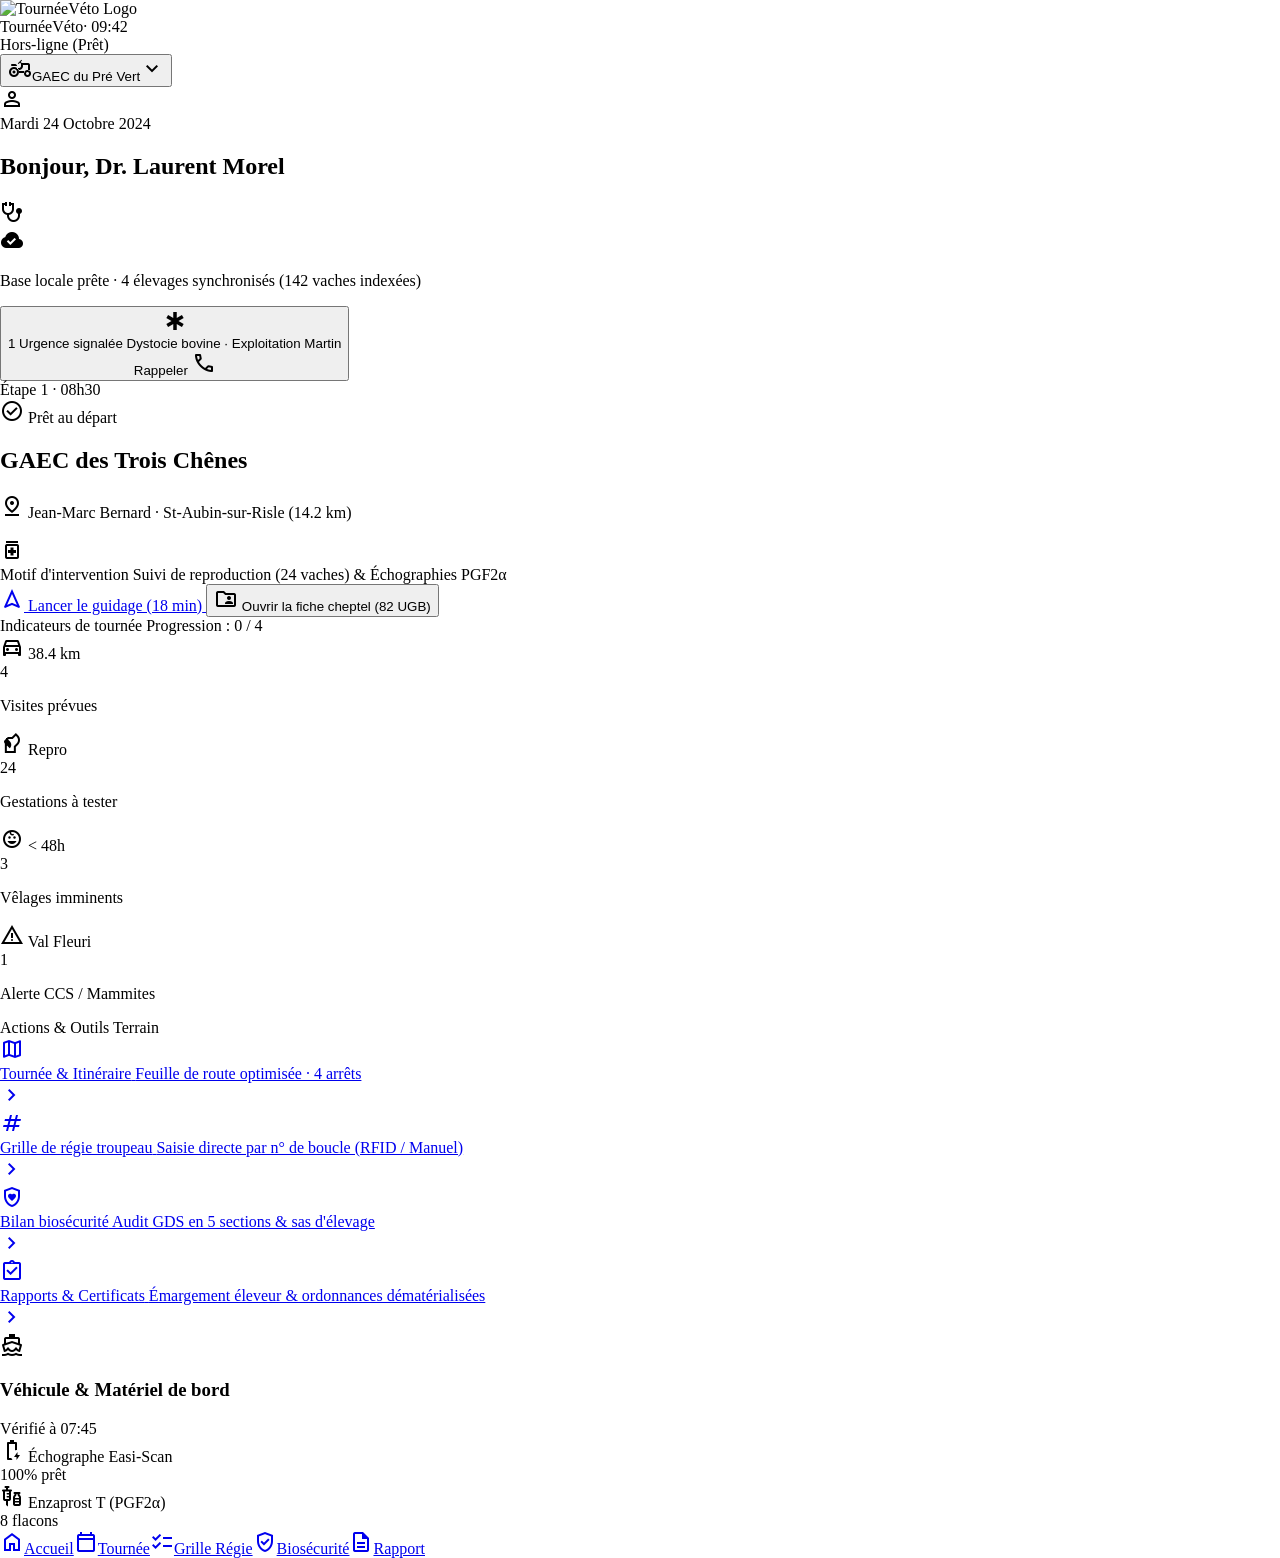
==== commit a2c67a25: "fix design" ====
--- a/design/stitch/tablette/accueil.html
+++ b/design/stitch/tablette/accueil.html
@@ -1,166 +1,242 @@
-<!doctype html><html lang="en-US" dir="ltr"><head><base href="https://accounts.google.com/v3/signin/"><link rel="preconnect" href="//www.gstatic.com"><meta name="referrer" content="origin"><style data-href="https://www.gstatic.com/_/mss/boq-identity/_/ss/k=boq-identity.AccountsSignInUi.qNWPk7t1GhI.L.X.O/am=AYREABEAYBx4IwfA_wYAEFAACIQBQCAAgAIAAAAAAAAAAIAAALBBACI/d=1/ed=1/rs=AOaEmlE7YtruVWpGv3tVUayr9zzjbMTwEw/m=identifierview,_b,_tp" nonce="lp6HTN0JIpoQhEQ_czJNbQ">.VfPpkd-dgl2Hf-ppHlrf-sM5MNb{display:inline}.GY1Nfe{display:-webkit-inline-box;display:-webkit-inline-flex;display:inline-flex;place-content:center;place-items:center}html[dir=rtl] .giSqbe{-webkit-transform:scaleX(-1);-ms-transform:scaleX(-1);transform:scaleX(-1)}.EfWJr{font-variation-settings:"FILL" var(--gm2-symbols-icon-fill,0),"ROND" var(--gm2-symbols-icon-round,50),"wght" var(--gm2-symbols-icon-weight,400),"GRAD" var(--gm2-symbols-icon-grade,0),"opsz" var(--gm2-symbols-icon-optical-size,24)}.MMvswb,.MMvswb:after,.MMvswb:before,.OLCwg{border-radius:inherit;inset:0;position:absolute;pointer-events:none}.OLCwg{-webkit-transition:opacity 75ms linear;transition:opacity 75ms linear;background-color:var(--nnZJCc,transparent);opacity:calc(clamp(0, var(--yXuigc, 0), .05) + clamp(0, var(--yXuigc, 0) - 1, .03) + clamp(0, var(--yXuigc, 0) - 2, .03) + clamp(0, var(--yXuigc, 0) - 3, .01) + clamp(0, var(--yXuigc, 0) - 4, .02))}.MMvswb:after,.MMvswb:before{-webkit-transition:-webkit-box-shadow 75ms linear;transition:-webkit-box-shadow 75ms linear;transition:box-shadow 75ms linear;transition:box-shadow 75ms linear,-webkit-box-shadow 75ms linear;content:""}.MMvswb:before{-webkit-box-shadow:0 calc(1px*(clamp(0, var(--yXuigc, 0), 1) + clamp(0, var(--yXuigc, 0) - 3, 1) + clamp(0, var(--yXuigc, 0) - 4, 1)*2)) calc(1px*(2*clamp(0, var(--yXuigc, 0), 1) + clamp(0, var(--yXuigc, 0) - 2, 1) + clamp(0, var(--yXuigc, 0) - 4, 1))) 0 var(--Fe5l0b,transparent);box-shadow:0 calc(1px*(clamp(0, var(--yXuigc, 0), 1) + clamp(0, var(--yXuigc, 0) - 3, 1) + clamp(0, var(--yXuigc, 0) - 4, 1)*2)) calc(1px*(2*clamp(0, var(--yXuigc, 0), 1) + clamp(0, var(--yXuigc, 0) - 2, 1) + clamp(0, var(--yXuigc, 0) - 4, 1))) 0 var(--Fe5l0b,transparent);opacity:calc(clamp(0, var(--yXuigc, 0), 1)*.3)}.MMvswb:after{-webkit-box-shadow:0 calc(1px*(clamp(0, var(--yXuigc, 0), 1) + clamp(0, var(--yXuigc, 0) - 1, 1) + clamp(0, var(--yXuigc, 0) - 2, 3)*2)) calc(1px*(clamp(0, var(--yXuigc, 0), 2)*3 + clamp(0, var(--yXuigc, 0) - 2, 3)*2)) calc(1px*(clamp(0, var(--yXuigc, 0), 4) + 2*clamp(0, var(--yXuigc, 0) - 4, 1))) var(--Fe5l0b,transparent);box-shadow:0 calc(1px*(clamp(0, var(--yXuigc, 0), 1) + clamp(0, var(--yXuigc, 0) - 1, 1) + clamp(0, var(--yXuigc, 0) - 2, 3)*2)) calc(1px*(clamp(0, var(--yXuigc, 0), 2)*3 + clamp(0, var(--yXuigc, 0) - 2, 3)*2)) calc(1px*(clamp(0, var(--yXuigc, 0), 4) + 2*clamp(0, var(--yXuigc, 0) - 4, 1))) var(--Fe5l0b,transparent);opacity:calc(clamp(0, var(--yXuigc, 0), 1)*.15)}@media (forced-colors:active){.MMvswb{display:none}}.XjoK4b{display:var(--H6apye,none);pointer-events:none;position:absolute;z-index:1;border-start-start-radius:calc(var(--vTiv8c, 0px) + var(--hK0TOb, 2px));border-start-end-radius:calc(var(--UtHrue, 0px) + var(--hK0TOb, 2px));border-end-end-radius:calc(var(--uHecC, 0px) + var(--hK0TOb, 2px));border-end-start-radius:calc(var(--C8LWjb, 0px) + var(--hK0TOb, 2px));inset:calc(var(--hK0TOb, 2px)*-1);-webkit-box-shadow:0 0 0 var(--SGGi,3px) var(--jF0a9c,var(--gm3-sys-color-secondary,#00639b));box-shadow:0 0 0 var(--SGGi,3px) var(--jF0a9c,var(--gm3-sys-color-secondary,#00639b));outline:var(--SGGi,3px) solid transparent}@media (forced-colors:active){.XjoK4b{outline-color:CanvasText}}.XjoK4b{-webkit-animation-name:gm3-focus-ring-outward-grows,gm3-focus-ring-outward-shrinks;animation-name:gm3-focus-ring-outward-grows,gm3-focus-ring-outward-shrinks;-webkit-animation-duration:.15s,.45s;animation-duration:.15s,.45s;-webkit-animation-delay:0s,.15s;animation-delay:0s,.15s;-webkit-animation-timing-function:cubic-bezier(.2,0,0,1),cubic-bezier(.2,0,0,1);animation-timing-function:cubic-bezier(.2,0,0,1),cubic-bezier(.2,0,0,1)}@-webkit-keyframes gm3-focus-ring-outward-grows{0%{-webkit-box-shadow:0 0 0 0 var(--jF0a9c,var(--gm3-sys-color-secondary,#00639b));box-shadow:0 0 0 0 var(--jF0a9c,var(--gm3-sys-color-secondary,#00639b))}to{-webkit-box-shadow:0 0 0 8px var(--jF0a9c,var(--gm3-sys-color-secondary,#00639b));box-shadow:0 0 0 8px var(--jF0a9c,var(--gm3-sys-color-secondary,#00639b))}}@keyframes gm3-focus-ring-outward-grows{0%{-webkit-box-shadow:0 0 0 0 var(--jF0a9c,var(--gm3-sys-color-secondary,#00639b));box-shadow:0 0 0 0 var(--jF0a9c,var(--gm3-sys-color-secondary,#00639b))}to{-webkit-box-shadow:0 0 0 8px var(--jF0a9c,var(--gm3-sys-color-secondary,#00639b));box-shadow:0 0 0 8px var(--jF0a9c,var(--gm3-sys-color-secondary,#00639b))}}@-webkit-keyframes gm3-focus-ring-outward-shrinks{0%{-webkit-box-shadow:0 0 0 8px var(--jF0a9c,var(--gm3-sys-color-secondary,#00639b));box-shadow:0 0 0 8px var(--jF0a9c,var(--gm3-sys-color-secondary,#00639b))}}@keyframes gm3-focus-ring-outward-shrinks{0%{-webkit-box-shadow:0 0 0 8px var(--jF0a9c,var(--gm3-sys-color-secondary,#00639b));box-shadow:0 0 0 8px var(--jF0a9c,var(--gm3-sys-color-secondary,#00639b))}}@media (prefers-reduced-motion){.XjoK4b{-webkit-animation:none;animation:none}}.dxms6c{-webkit-animation:none;animation:none}.UTNHae{overflow:hidden;outline:none;-webkit-tap-highlight-color:transparent}.UTNHae,.UTNHae:after,.UTNHae:before{position:absolute;pointer-events:none;top:0;left:0;width:100%;height:100%;border-start-start-radius:var(--QOcx9e,inherit);border-start-end-radius:var(--vRgHIb,inherit);border-end-start-radius:var(--Pk3PIb,inherit);border-end-end-radius:var(--xg9FB,inherit)}.UTNHae:after,.UTNHae:before{opacity:0;content:""}.UTNHae:before{-webkit-transition:opacity 75ms linear,border-radius var(--YGBguf,0s) linear;transition:opacity 75ms linear,border-radius var(--YGBguf,0s) linear;background-color:var(--sbadab,transparent)}.J58z0d:before{opacity:var(--hSHBee,0)}.UTNHae:after{opacity:0;background:-webkit-radial-gradient(closest-side,var(--F1tVH,transparent) max(100% - 70px,65%),transparent 100%);background:radial-gradient(closest-side,var(--F1tVH,transparent) max(100% - 70px,65%),transparent 100%);-webkit-transition:opacity .25s linear,border-radius var(--YGBguf,0s) linear;transition:opacity .25s linear,border-radius var(--YGBguf,0s) linear;-webkit-transform-origin:center center;-ms-transform-origin:center center;transform-origin:center center}.Biaggc:after{-webkit-transition-duration:105ms;transition-duration:105ms;opacity:var(--kDWEsd,0)}@media (forced-colors:active){.UTNHae{display:none}}.ne2Ple-suEOdc{position:fixed;display:none;z-index:var(--gm3-tooltip-plain-z-index,2101)}.ne2Ple-z59Tgd{-webkit-box-sizing:border-box;box-sizing:border-box;min-block-size:22px;min-inline-size:40px;overflow-wrap:anywhere;overflow:hidden;padding-block:var(--gm3-tooltip-plain-container-padding-block,4px);padding-inline:8px;word-break:normal;max-block-size:var(--gm3-tooltip-plain-container-max-block-size,40vh)}.ne2Ple-z59Tgd:before{position:absolute;-webkit-box-sizing:border-box;box-sizing:border-box;inline-size:100%;block-size:100%;inset-block-start:0;inset-inline-start:0;border:1px solid transparent;border-radius:inherit;content:"";pointer-events:none}.ne2Ple-suEOdc-OWXEXe-TSZdd,.ne2Ple-suEOdc-OWXEXe-ZYIfFd,.ne2Ple-suEOdc-OWXEXe-eo9XGd{display:-webkit-inline-box;display:-webkit-inline-flex;display:inline-flex}.ne2Ple-z59Tgd-OiiCO{opacity:0;-webkit-transform:scale(.8);-ms-transform:scale(.8);transform:scale(.8);will-change:transform,opacity}.ne2Ple-suEOdc-OWXEXe-TSZdd .ne2Ple-z59Tgd-OiiCO{opacity:1;-webkit-transform:scale(1);-ms-transform:scale(1);transform:scale(1)}.ne2Ple-suEOdc-OWXEXe-ZYIfFd .ne2Ple-z59Tgd-OiiCO{-webkit-transform:scale(1);-ms-transform:scale(1);transform:scale(1)}.ne2Ple-suEOdc-OWXEXe-eo9XGd-RCfa3e .ne2Ple-z59Tgd-OiiCO{-webkit-transition:opacity .15s cubic-bezier(0,0,.2,1) 0s,-webkit-transform .15s cubic-bezier(0,0,.2,1) 0s;transition:opacity .15s cubic-bezier(0,0,.2,1) 0s,-webkit-transform .15s cubic-bezier(0,0,.2,1) 0s;transition:opacity .15s cubic-bezier(0,0,.2,1) 0s,transform .15s cubic-bezier(0,0,.2,1) 0s;transition:opacity .15s cubic-bezier(0,0,.2,1) 0s,transform .15s cubic-bezier(0,0,.2,1) 0s,-webkit-transform .15s cubic-bezier(0,0,.2,1) 0s}.ne2Ple-suEOdc-OWXEXe-ZYIfFd-RCfa3e .ne2Ple-z59Tgd-OiiCO{-webkit-transition:opacity 75ms cubic-bezier(.4,0,1,1) 0s;transition:opacity 75ms cubic-bezier(.4,0,1,1) 0s}.ne2Ple-suEOdc-OWXEXe-pijamc .ne2Ple-z59Tgd{max-inline-size:var(--gm3-tooltip-plain-container-max-inline-size,200px);background-color:var(--gm3-tooltip-plain-container-color,var(--gm3-sys-color-inverse-surface,#303030));border-radius:var(--gm3-tooltip-plain-container-shape,4px);color:var(--gm3-tooltip-plain-supporting-text-color,var(--gm3-sys-color-inverse-on-surface,#f2f2f2));font-family:var(--gm3-tooltip-plain-supporting-text-font,"Google Sans Flex","Google Sans Text","Google Sans",Roboto,Arial,sans-serif);font-size:var(--gm3-tooltip-plain-supporting-text-size,.75rem);font-weight:var(--gm3-tooltip-plain-supporting-text-weight,400);letter-spacing:var(--gm3-tooltip-plain-supporting-text-tracking,.00625rem);line-height:var(--gm3-tooltip-plain-supporting-text-line-height,1rem);text-align:center;font-variation-settings:var(--gm3-tooltip-plain-supporting-text-font-variation-settings,initial)}.ne2Ple-suEOdc-OWXEXe-LlMNQd .ne2Ple-z59Tgd{text-align:start}.ne2Ple-oshW8e-V67aGc{position:absolute;left:-10000px;top:auto;inline-size:1px;height:1px;overflow:hidden;-webkit-user-select:none;-moz-user-select:none;-ms-user-select:none;user-select:none}.mUIrbf-LgbsSe{display:-webkit-inline-box;display:-webkit-inline-flex;display:inline-flex;position:relative;-webkit-box-align:center;-webkit-align-items:center;align-items:center;-webkit-box-sizing:border-box;box-sizing:border-box;border:none;border-start-start-radius:min(var(--gm3-button-text-container-shape-start-start,9999px),var(--gm3-button-text-container-height,40px)/2);border-start-end-radius:min(var(--gm3-button-text-container-shape-start-end,9999px),var(--gm3-button-text-container-height,40px)/2);border-end-start-radius:min(var(--gm3-button-text-container-shape-end-start,9999px),var(--gm3-button-text-container-height,40px)/2);border-end-end-radius:min(var(--gm3-button-text-container-shape-end-end,9999px),var(--gm3-button-text-container-height,40px)/2);outline:none;background:transparent;-webkit-appearance:none;-moz-appearance:none;appearance:none;line-height:inherit;text-rendering:inherit;-webkit-transition:border-radius var(--gm3-button-text-container-shape-transition-duration,.35s) var(--gm3-button-text-container-shape-transition-easing-function,cubic-bezier(.4,.1,.5,1.4));transition:border-radius var(--gm3-button-text-container-shape-transition-duration,.35s) var(--gm3-button-text-container-shape-transition-easing-function,cubic-bezier(.4,.1,.5,1.4));-webkit-user-select:none;-moz-user-select:none;-ms-user-select:none;user-select:none;vertical-align:middle;cursor:pointer;-webkit-box-pack:var(--gm3-button-text-container-justify-content,center);-webkit-justify-content:var(--gm3-button-text-container-justify-content,center);justify-content:var(--gm3-button-text-container-justify-content,center);min-inline-size:var(--gm3-button-text-container-min-width,64px);padding-block:0;-webkit-padding-start:var(--gm3-button-text-leading-space,12px);padding-inline-start:var(--gm3-button-text-leading-space,12px);-webkit-padding-end:var(--gm3-button-text-trailing-space,12px);padding-inline-end:var(--gm3-button-text-trailing-space,12px);block-size:var(--gm3-button-text-container-height,40px);--sbadab:var(--gm3-button-text-hover-state-layer-color,var(--gm3-sys-color-primary,#0b57d0));--hSHBee:var(--gm3-button-text-hover-state-layer-opacity,0.08);--F1tVH:var(--gm3-button-text-pressed-state-layer-color,var(--gm3-sys-color-primary,#0b57d0));--kDWEsd:var(--gm3-button-text-pressed-state-layer-opacity,0.1);--vTiv8c:min(var(--gm3-button-text-container-shape-start-start,9999px),var(--gm3-button-text-container-height,40px)/2);--UtHrue:min(var(--gm3-button-text-container-shape-start-end,9999px),var(--gm3-button-text-container-height,40px)/2);--C8LWjb:min(var(--gm3-button-text-container-shape-end-start,9999px),var(--gm3-button-text-container-height,40px)/2);--uHecC:min(var(--gm3-button-text-container-shape-end-end,9999px),var(--gm3-button-text-container-height,40px)/2);--jF0a9c:var(--gm3-button-text-focus-indicator-color,var(--gm3-sys-color-secondary,#00639b));--hK0TOb:var(--gm3-button-text-focus-indicator-outline-offset,2px);--SGGi:var(--gm3-button-text-focus-indicator-thickness,3px)}.mUIrbf-mRLv6:focus-visible{outline:none}.mUIrbf-LgbsSe:focus-visible,.mUIrbf-mRLv6:focus-visible~.mUIrbf-UHGRz{--H6apye:block}.mUIrbf-LgbsSe:not(:disabled):active{border-start-start-radius:min(var(--gm3-button-text-pressed-container-shape-start-start,9999px),var(--gm3-button-text-container-height,40px)/2);border-end-end-radius:min(var(--gm3-button-text-pressed-container-shape-end-end,9999px),var(--gm3-button-text-container-height,40px)/2);border-start-end-radius:min(var(--gm3-button-text-pressed-container-shape-start-end,9999px),var(--gm3-button-text-container-height,40px)/2);border-end-start-radius:min(var(--gm3-button-text-pressed-container-shape-end-start,9999px),var(--gm3-button-text-container-height,40px)/2);--vTiv8c:min(var(--gm3-button-text-pressed-container-shape-start-start,9999px),var(--gm3-button-text-container-height,40px)/2);--UtHrue:min(var(--gm3-button-text-pressed-container-shape-start-end,9999px),var(--gm3-button-text-container-height,40px)/2);--C8LWjb:min(var(--gm3-button-text-pressed-container-shape-end-start,9999px),var(--gm3-button-text-container-height,40px)/2);--uHecC:min(var(--gm3-button-text-pressed-container-shape-end-end,9999px),var(--gm3-button-text-container-height,40px)/2)}.mUIrbf-LgbsSe-OWXEXe-wdeprb-kBPtTb-NBtyUd{border-start-start-radius:var(--gm3-button-text-container-shape-start-start,9999px);border-start-end-radius:var(--gm3-button-text-container-shape-start-end,9999px);border-end-start-radius:var(--gm3-button-text-container-shape-end-start,9999px);border-end-end-radius:var(--gm3-button-text-container-shape-end-end,9999px);--vTiv8c:var(--gm3-button-text-container-shape-start-start,9999px);--UtHrue:var(--gm3-button-text-container-shape-start-end,9999px);--C8LWjb:var(--gm3-button-text-container-shape-end-start,9999px);--uHecC:var(--gm3-button-text-container-shape-end-end,9999px)}.mUIrbf-LgbsSe-OWXEXe-wdeprb-kBPtTb-NBtyUd:not(:disabled):active{border-start-start-radius:var(--gm3-button-text-pressed-container-shape-start-start,9999px);border-end-end-radius:var(--gm3-button-text-pressed-container-shape-end-end,9999px);border-start-end-radius:var(--gm3-button-text-pressed-container-shape-start-end,9999px);border-end-start-radius:var(--gm3-button-text-pressed-container-shape-end-start,9999px);--vTiv8c:var(--gm3-button-text-pressed-container-shape-start-start,9999px);--UtHrue:var(--gm3-button-text-pressed-container-shape-start-end,9999px);--C8LWjb:var(--gm3-button-text-pressed-container-shape-end-start,9999px);--uHecC:var(--gm3-button-text-pressed-container-shape-end-end,9999px)}.mUIrbf-LgbsSe:disabled{cursor:default;pointer-events:none;--hSHBee:0;--kDWEsd:0}.mUIrbf-LgbsSe-OWXEXe-SfQLQb-suEOdc:disabled{pointer-events:auto}.mUIrbf-LgbsSe[hidden]{display:none}.mUIrbf-vQzf8d{position:relative;text-align:center;color:var(--gm3-button-text-label-text-color,var(--gm3-sys-color-primary,#0b57d0));font-size:var(--gm3-button-text-label-text-size,.875rem);font-family:var(--gm3-button-text-label-text-font,"Google Sans",Roboto,Arial,sans-serif);font-weight:var(--gm3-button-text-label-text-weight,500);letter-spacing:var(--gm3-button-text-label-text-tracking,0);-webkit-text-decoration:var(--gm3-button-text-label-text-decoration,none);text-decoration:var(--gm3-button-text-label-text-decoration,none);font-variation-settings:var(--gm3-button-text-label-text-font-variation-settings,initial)}.mUIrbf-kSE8rc-FoKg4d-sLO9V-YoZ4jf .mUIrbf-vQzf8d{font-family:var(--gm3-button-text-label-text-font,"Google Sans Flex","Google Sans Text","Google Sans",Roboto,Arial,sans-serif)}.mUIrbf-LgbsSe:hover .mUIrbf-vQzf8d{color:var(--gm3-button-text-hover-label-text-color,var(--gm3-sys-color-primary,#0b57d0))}.mUIrbf-LgbsSe:focus-visible .mUIrbf-vQzf8d{color:var(--gm3-button-text-focus-label-text-color,var(--gm3-sys-color-primary,#0b57d0))}.mUIrbf-LgbsSe:active .mUIrbf-vQzf8d{color:var(--gm3-button-text-pressed-label-text-color,var(--gm3-sys-color-primary,#0b57d0))}.mUIrbf-LgbsSe.mUIrbf-LgbsSe:disabled .mUIrbf-vQzf8d{color:var(--gm3-button-text-disabled-label-text-color,rgba(var(--gm3-sys-color-on-surface-rgb,31,31,31),.38))}.mUIrbf-LgbsSe-OWXEXe-zcdHbf .mUIrbf-vQzf8d{white-space:nowrap;text-overflow:ellipsis;overflow:hidden}.mUIrbf-LgbsSe-OWXEXe-Bz112c-M1Soyc{-webkit-padding-start:var(--gm3-button-text-with-leading-icon-leading-space,12px);padding-inline-start:var(--gm3-button-text-with-leading-icon-leading-space,12px);-webkit-padding-end:var(--gm3-button-text-with-leading-icon-trailing-space,16px);padding-inline-end:var(--gm3-button-text-with-leading-icon-trailing-space,16px)}.mUIrbf-LgbsSe-OWXEXe-Bz112c-M1Soyc .mUIrbf-kBDsod-Rtc0Jf i,.mUIrbf-LgbsSe-OWXEXe-Bz112c-M1Soyc .mUIrbf-kBDsod-Rtc0Jf img,.mUIrbf-LgbsSe-OWXEXe-Bz112c-M1Soyc .mUIrbf-kBDsod-Rtc0Jf svg{-webkit-margin-end:var(--gm3-button-text-with-icon-icon-label-space,8px);margin-inline-end:var(--gm3-button-text-with-icon-icon-label-space,8px)}.mUIrbf-LgbsSe-OWXEXe-Bz112c-M1Soyc .mUIrbf-kBDsod-Rtc0Jf-OWXEXe-C7uZwb-wwuYjd{-webkit-padding-end:var(--gm3-button-text-with-icon-icon-label-space,8px);padding-inline-end:var(--gm3-button-text-with-icon-icon-label-space,8px)}.mUIrbf-LgbsSe-OWXEXe-Bz112c-UbuQg{-webkit-padding-start:var(--gm3-button-text-with-trailing-icon-leading-space,16px);padding-inline-start:var(--gm3-button-text-with-trailing-icon-leading-space,16px);-webkit-padding-end:var(--gm3-button-text-with-trailing-icon-trailing-space,12px);padding-inline-end:var(--gm3-button-text-with-trailing-icon-trailing-space,12px)}.mUIrbf-LgbsSe-OWXEXe-Bz112c-UbuQg .mUIrbf-kBDsod-Rtc0Jf i,.mUIrbf-LgbsSe-OWXEXe-Bz112c-UbuQg .mUIrbf-kBDsod-Rtc0Jf img,.mUIrbf-LgbsSe-OWXEXe-Bz112c-UbuQg .mUIrbf-kBDsod-Rtc0Jf svg{-webkit-margin-start:var(--gm3-button-text-with-icon-icon-label-space,8px);margin-inline-start:var(--gm3-button-text-with-icon-icon-label-space,8px)}.mUIrbf-LgbsSe-OWXEXe-Bz112c-UbuQg .mUIrbf-kBDsod-Rtc0Jf-OWXEXe-C7uZwb-wwuYjd{-webkit-padding-start:var(--gm3-button-text-with-icon-icon-label-space,8px);padding-inline-start:var(--gm3-button-text-with-icon-icon-label-space,8px)}.mUIrbf-kBDsod-Rtc0Jf{display:none;position:relative;line-height:0;color:var(--gm3-button-text-with-icon-icon-color,var(--gm3-sys-color-primary,#0b57d0))}.mUIrbf-kBDsod-Rtc0Jf i,.mUIrbf-kBDsod-Rtc0Jf img,.mUIrbf-kBDsod-Rtc0Jf svg{display:-webkit-inline-box;display:-webkit-inline-flex;display:inline-flex;position:relative;direction:inherit;color:inherit;font-size:var(--gm3-button-text-with-icon-icon-size,18px);inline-size:var(--gm3-button-text-with-icon-icon-size,18px);block-size:var(--gm3-button-text-with-icon-icon-size,18px)}.mUIrbf-LgbsSe:hover .mUIrbf-kBDsod-Rtc0Jf{color:var(--gm3-button-text-with-icon-hover-icon-color,var(--gm3-sys-color-primary,#0b57d0))}.mUIrbf-LgbsSe:focus-visible .mUIrbf-kBDsod-Rtc0Jf{color:var(--gm3-button-text-with-icon-focus-icon-color,var(--gm3-sys-color-primary,#0b57d0))}.mUIrbf-LgbsSe:active .mUIrbf-kBDsod-Rtc0Jf{color:var(--gm3-button-text-with-icon-pressed-icon-color,var(--gm3-sys-color-primary,#0b57d0))}.mUIrbf-LgbsSe.mUIrbf-LgbsSe:disabled .mUIrbf-kBDsod-Rtc0Jf{color:var(--gm3-button-text-with-icon-disabled-icon-color,rgba(var(--gm3-sys-color-on-surface-rgb,31,31,31),.38))}.mUIrbf-LgbsSe-OWXEXe-drxrmf-Bz112c .mUIrbf-kBDsod-Rtc0Jf[dir=rtl],[dir=rtl] .mUIrbf-LgbsSe-OWXEXe-drxrmf-Bz112c .mUIrbf-kBDsod-Rtc0Jf{-webkit-transform:scaleX(-1);-ms-transform:scaleX(-1);transform:scaleX(-1)}.mUIrbf-LgbsSe-OWXEXe-Bz112c-M1Soyc .mUIrbf-kBDsod-Rtc0Jf-OWXEXe-M1Soyc,.mUIrbf-LgbsSe-OWXEXe-Bz112c-UbuQg .mUIrbf-kBDsod-Rtc0Jf-OWXEXe-UbuQg{display:-webkit-inline-box;display:-webkit-inline-flex;display:inline-flex}.mUIrbf-mRLv6{position:absolute;inset:0}.mUIrbf-LgbsSe-OWXEXe-dgl2Hf{margin-block:max((48px - var(--gm3-button-text-container-height,40px))/2,0px)}.mUIrbf-RLmnJb{position:absolute;inline-size:max(48px,100%);block-size:max(48px,100%);inset:unset;top:50%;left:50%;-webkit-transform:translate(-50%,-50%);-ms-transform:translate(-50%,-50%);transform:translate(-50%,-50%)}.mUIrbf-LgbsSe:before{content:"";pointer-events:none;position:absolute;inset:0;border-radius:inherit;border:1px solid transparent}@media (forced-colors:active){.mUIrbf-LgbsSe:has(.mUIrbf-mRLv6):before{border-color:LinkText}}@media (forced-colors:active){.mUIrbf-LgbsSe:has(.mUIrbf-mRLv6) .mUIrbf-kBDsod-Rtc0Jf,.mUIrbf-LgbsSe:has(.mUIrbf-mRLv6) .mUIrbf-vQzf8d{color:LinkText}}.mUIrbf-LgbsSe:disabled:before{background-color:var(--gm3-button-text-disabled-container-color,rgba(var(--gm3-sys-color-on-surface-rgb,31,31,31),0))}@media (forced-colors:active){.mUIrbf-LgbsSe:disabled:before{border-color:GrayText}}.mUIrbf-kSE8rc-StrnGf-pvxB9-WPi0i{will-change:transform,opacity}@media (forced-colors:active){.mUIrbf-StrnGf-YYd4I-VtOx3e:before{border-color:CanvasText}}.UywwFc-LgbsSe{display:-webkit-inline-box;display:-webkit-inline-flex;display:inline-flex;position:relative;-webkit-box-align:center;-webkit-align-items:center;align-items:center;-webkit-box-sizing:border-box;box-sizing:border-box;border:none;border-start-start-radius:min(var(--gm3-button-filled-container-shape-start-start,9999px),var(--gm3-button-filled-container-height,40px)/2);border-start-end-radius:min(var(--gm3-button-filled-container-shape-start-end,9999px),var(--gm3-button-filled-container-height,40px)/2);border-end-start-radius:min(var(--gm3-button-filled-container-shape-end-start,9999px),var(--gm3-button-filled-container-height,40px)/2);border-end-end-radius:min(var(--gm3-button-filled-container-shape-end-end,9999px),var(--gm3-button-filled-container-height,40px)/2);outline:none;background:transparent;-webkit-appearance:none;-moz-appearance:none;appearance:none;line-height:inherit;text-rendering:inherit;-webkit-transition:border-radius var(--gm3-button-filled-container-shape-transition-duration,.35s) var(--gm3-button-filled-container-shape-transition-easing-function,cubic-bezier(.4,.1,.5,1.4));transition:border-radius var(--gm3-button-filled-container-shape-transition-duration,.35s) var(--gm3-button-filled-container-shape-transition-easing-function,cubic-bezier(.4,.1,.5,1.4));-webkit-user-select:none;-moz-user-select:none;-ms-user-select:none;user-select:none;vertical-align:middle;cursor:pointer;-webkit-box-pack:var(--gm3-button-filled-container-justify-content,center);-webkit-justify-content:var(--gm3-button-filled-container-justify-content,center);justify-content:var(--gm3-button-filled-container-justify-content,center);min-inline-size:var(--gm3-button-filled-container-min-width,64px);padding-block:0;-webkit-padding-start:var(--gm3-button-filled-leading-space,24px);padding-inline-start:var(--gm3-button-filled-leading-space,24px);-webkit-padding-end:var(--gm3-button-filled-trailing-space,24px);padding-inline-end:var(--gm3-button-filled-trailing-space,24px);block-size:var(--gm3-button-filled-container-height,40px);--sbadab:var(--gm3-button-filled-hover-state-layer-color,var(--gm3-sys-color-on-primary,#fff));--hSHBee:var(--gm3-button-filled-hover-state-layer-opacity,0.08);--F1tVH:var(--gm3-button-filled-pressed-state-layer-color,var(--gm3-sys-color-on-primary,#fff));--kDWEsd:var(--gm3-button-filled-pressed-state-layer-opacity,0.1);--vTiv8c:min(var(--gm3-button-filled-container-shape-start-start,9999px),var(--gm3-button-filled-container-height,40px)/2);--UtHrue:min(var(--gm3-button-filled-container-shape-start-end,9999px),var(--gm3-button-filled-container-height,40px)/2);--C8LWjb:min(var(--gm3-button-filled-container-shape-end-start,9999px),var(--gm3-button-filled-container-height,40px)/2);--uHecC:min(var(--gm3-button-filled-container-shape-end-end,9999px),var(--gm3-button-filled-container-height,40px)/2);--jF0a9c:var(--gm3-button-filled-focus-indicator-color,var(--gm3-sys-color-secondary,#00639b));--hK0TOb:var(--gm3-button-filled-focus-indicator-outline-offset,2px);--SGGi:var(--gm3-button-filled-focus-indicator-thickness,3px)}.UywwFc-mRLv6:focus-visible{outline:none}.UywwFc-LgbsSe:focus-visible,.UywwFc-mRLv6:focus-visible~.UywwFc-UHGRz{--H6apye:block}.UywwFc-LgbsSe:not(:disabled):active{border-start-start-radius:min(var(--gm3-button-filled-pressed-container-shape-start-start,9999px),var(--gm3-button-filled-container-height,40px)/2);border-end-end-radius:min(var(--gm3-button-filled-pressed-container-shape-end-end,9999px),var(--gm3-button-filled-container-height,40px)/2);border-start-end-radius:min(var(--gm3-button-filled-pressed-container-shape-start-end,9999px),var(--gm3-button-filled-container-height,40px)/2);border-end-start-radius:min(var(--gm3-button-filled-pressed-container-shape-end-start,9999px),var(--gm3-button-filled-container-height,40px)/2);--vTiv8c:min(var(--gm3-button-filled-pressed-container-shape-start-start,9999px),var(--gm3-button-filled-container-height,40px)/2);--UtHrue:min(var(--gm3-button-filled-pressed-container-shape-start-end,9999px),var(--gm3-button-filled-container-height,40px)/2);--C8LWjb:min(var(--gm3-button-filled-pressed-container-shape-end-start,9999px),var(--gm3-button-filled-container-height,40px)/2);--uHecC:min(var(--gm3-button-filled-pressed-container-shape-end-end,9999px),var(--gm3-button-filled-container-height,40px)/2)}.UywwFc-LgbsSe-OWXEXe-wdeprb-kBPtTb-NBtyUd{border-start-start-radius:var(--gm3-button-filled-container-shape-start-start,9999px);border-start-end-radius:var(--gm3-button-filled-container-shape-start-end,9999px);border-end-start-radius:var(--gm3-button-filled-container-shape-end-start,9999px);border-end-end-radius:var(--gm3-button-filled-container-shape-end-end,9999px);--vTiv8c:var(--gm3-button-filled-container-shape-start-start,9999px);--UtHrue:var(--gm3-button-filled-container-shape-start-end,9999px);--C8LWjb:var(--gm3-button-filled-container-shape-end-start,9999px);--uHecC:var(--gm3-button-filled-container-shape-end-end,9999px)}.UywwFc-LgbsSe-OWXEXe-wdeprb-kBPtTb-NBtyUd:not(:disabled):active{border-start-start-radius:var(--gm3-button-filled-pressed-container-shape-start-start,9999px);border-end-end-radius:var(--gm3-button-filled-pressed-container-shape-end-end,9999px);border-start-end-radius:var(--gm3-button-filled-pressed-container-shape-start-end,9999px);border-end-start-radius:var(--gm3-button-filled-pressed-container-shape-end-start,9999px);--vTiv8c:var(--gm3-button-filled-pressed-container-shape-start-start,9999px);--UtHrue:var(--gm3-button-filled-pressed-container-shape-start-end,9999px);--C8LWjb:var(--gm3-button-filled-pressed-container-shape-end-start,9999px);--uHecC:var(--gm3-button-filled-pressed-container-shape-end-end,9999px)}.UywwFc-LgbsSe:disabled{cursor:default;pointer-events:none;--hSHBee:0;--kDWEsd:0}.UywwFc-LgbsSe-OWXEXe-SfQLQb-suEOdc:disabled{pointer-events:auto}.UywwFc-LgbsSe[hidden]{display:none}.UywwFc-vQzf8d{position:relative;text-align:center;color:var(--gm3-button-filled-label-text-color,var(--gm3-sys-color-on-primary,#fff));font-size:var(--gm3-button-filled-label-text-size,.875rem);font-family:var(--gm3-button-filled-label-text-font,"Google Sans",Roboto,Arial,sans-serif);font-weight:var(--gm3-button-filled-label-text-weight,500);letter-spacing:var(--gm3-button-filled-label-text-tracking,0);-webkit-text-decoration:var(--gm3-button-filled-label-text-decoration,none);text-decoration:var(--gm3-button-filled-label-text-decoration,none);font-variation-settings:var(--gm3-button-filled-label-text-font-variation-settings,initial)}.UywwFc-kSE8rc-FoKg4d-sLO9V-YoZ4jf .UywwFc-vQzf8d{font-family:var(--gm3-button-filled-label-text-font,"Google Sans Flex","Google Sans Text","Google Sans",Roboto,Arial,sans-serif)}.UywwFc-LgbsSe:hover .UywwFc-vQzf8d{color:var(--gm3-button-filled-hover-label-text-color,var(--gm3-sys-color-on-primary,#fff))}.UywwFc-LgbsSe:focus-visible .UywwFc-vQzf8d{color:var(--gm3-button-filled-focus-label-text-color,var(--gm3-sys-color-on-primary,#fff))}.UywwFc-LgbsSe:active .UywwFc-vQzf8d{color:var(--gm3-button-filled-pressed-label-text-color,var(--gm3-sys-color-on-primary,#fff))}.UywwFc-LgbsSe.UywwFc-LgbsSe:disabled .UywwFc-vQzf8d{color:var(--gm3-button-filled-disabled-label-text-color,rgba(var(--gm3-sys-color-on-surface-rgb,31,31,31),.38))}.UywwFc-LgbsSe-OWXEXe-zcdHbf .UywwFc-vQzf8d{white-space:nowrap;text-overflow:ellipsis;overflow:hidden}.UywwFc-LgbsSe-OWXEXe-Bz112c-M1Soyc{-webkit-padding-start:var(--gm3-button-filled-with-leading-icon-leading-space,16px);padding-inline-start:var(--gm3-button-filled-with-leading-icon-leading-space,16px);-webkit-padding-end:var(--gm3-button-filled-with-leading-icon-trailing-space,24px);padding-inline-end:var(--gm3-button-filled-with-leading-icon-trailing-space,24px)}.UywwFc-LgbsSe-OWXEXe-Bz112c-M1Soyc .UywwFc-kBDsod-Rtc0Jf i,.UywwFc-LgbsSe-OWXEXe-Bz112c-M1Soyc .UywwFc-kBDsod-Rtc0Jf img,.UywwFc-LgbsSe-OWXEXe-Bz112c-M1Soyc .UywwFc-kBDsod-Rtc0Jf svg{-webkit-margin-end:var(--gm3-button-filled-with-icon-icon-label-space,8px);margin-inline-end:var(--gm3-button-filled-with-icon-icon-label-space,8px)}.UywwFc-LgbsSe-OWXEXe-Bz112c-M1Soyc .UywwFc-kBDsod-Rtc0Jf-OWXEXe-C7uZwb-wwuYjd{-webkit-padding-end:var(--gm3-button-filled-with-icon-icon-label-space,8px);padding-inline-end:var(--gm3-button-filled-with-icon-icon-label-space,8px)}.UywwFc-LgbsSe-OWXEXe-Bz112c-UbuQg{-webkit-padding-start:var(--gm3-button-filled-with-trailing-icon-leading-space,24px);padding-inline-start:var(--gm3-button-filled-with-trailing-icon-leading-space,24px);-webkit-padding-end:var(--gm3-button-filled-with-trailing-icon-trailing-space,16px);padding-inline-end:var(--gm3-button-filled-with-trailing-icon-trailing-space,16px)}.UywwFc-LgbsSe-OWXEXe-Bz112c-UbuQg .UywwFc-kBDsod-Rtc0Jf i,.UywwFc-LgbsSe-OWXEXe-Bz112c-UbuQg .UywwFc-kBDsod-Rtc0Jf img,.UywwFc-LgbsSe-OWXEXe-Bz112c-UbuQg .UywwFc-kBDsod-Rtc0Jf svg{-webkit-margin-start:var(--gm3-button-filled-with-icon-icon-label-space,8px);margin-inline-start:var(--gm3-button-filled-with-icon-icon-label-space,8px)}.UywwFc-LgbsSe-OWXEXe-Bz112c-UbuQg .UywwFc-kBDsod-Rtc0Jf-OWXEXe-C7uZwb-wwuYjd{-webkit-padding-start:var(--gm3-button-filled-with-icon-icon-label-space,8px);padding-inline-start:var(--gm3-button-filled-with-icon-icon-label-space,8px)}.UywwFc-kBDsod-Rtc0Jf{display:none;position:relative;line-height:0;color:var(--gm3-button-filled-with-icon-icon-color,var(--gm3-sys-color-on-primary,#fff))}.UywwFc-kBDsod-Rtc0Jf i,.UywwFc-kBDsod-Rtc0Jf img,.UywwFc-kBDsod-Rtc0Jf svg{display:-webkit-inline-box;display:-webkit-inline-flex;display:inline-flex;position:relative;direction:inherit;color:inherit;font-size:var(--gm3-button-filled-with-icon-icon-size,18px);inline-size:var(--gm3-button-filled-with-icon-icon-size,18px);block-size:var(--gm3-button-filled-with-icon-icon-size,18px)}.UywwFc-LgbsSe:hover .UywwFc-kBDsod-Rtc0Jf{color:var(--gm3-button-filled-with-icon-hover-icon-color,var(--gm3-sys-color-on-primary,#fff))}.UywwFc-LgbsSe:focus-visible .UywwFc-kBDsod-Rtc0Jf{color:var(--gm3-button-filled-with-icon-focus-icon-color,var(--gm3-sys-color-on-primary,#fff))}.UywwFc-LgbsSe:active .UywwFc-kBDsod-Rtc0Jf{color:var(--gm3-button-filled-with-icon-pressed-icon-color,var(--gm3-sys-color-on-primary,#fff))}.UywwFc-LgbsSe.UywwFc-LgbsSe:disabled .UywwFc-kBDsod-Rtc0Jf{color:var(--gm3-button-filled-with-icon-disabled-icon-color,rgba(var(--gm3-sys-color-on-surface-rgb,31,31,31),.38))}.UywwFc-LgbsSe-OWXEXe-drxrmf-Bz112c .UywwFc-kBDsod-Rtc0Jf[dir=rtl],[dir=rtl] .UywwFc-LgbsSe-OWXEXe-drxrmf-Bz112c .UywwFc-kBDsod-Rtc0Jf{-webkit-transform:scaleX(-1);-ms-transform:scaleX(-1);transform:scaleX(-1)}.UywwFc-LgbsSe-OWXEXe-Bz112c-M1Soyc .UywwFc-kBDsod-Rtc0Jf-OWXEXe-M1Soyc,.UywwFc-LgbsSe-OWXEXe-Bz112c-UbuQg .UywwFc-kBDsod-Rtc0Jf-OWXEXe-UbuQg{display:-webkit-inline-box;display:-webkit-inline-flex;display:inline-flex}.UywwFc-mRLv6{position:absolute;inset:0}.UywwFc-LgbsSe-OWXEXe-dgl2Hf{margin-block:max((48px - var(--gm3-button-filled-container-height,40px))/2,0px)}.UywwFc-RLmnJb{position:absolute;inline-size:max(48px,100%);block-size:max(48px,100%);inset:unset;top:50%;left:50%;-webkit-transform:translate(-50%,-50%);-ms-transform:translate(-50%,-50%);transform:translate(-50%,-50%)}.UywwFc-LgbsSe{background-color:var(--gm3-button-filled-container-color,var(--gm3-sys-color-primary,#0b57d0));--yXuigc:var(--gm3-button-filled-container-elevation,0);--Fe5l0b:var(--gm3-button-filled-container-shadow-color,var(--gm3-sys-color-shadow,#000))}.UywwFc-LgbsSe:hover{--yXuigc:var(--gm3-button-filled-hover-container-elevation,1)}.UywwFc-LgbsSe:focus-visible{--yXuigc:var(--gm3-button-filled-focus-container-elevation,0)}.UywwFc-LgbsSe:active{--yXuigc:var(--gm3-button-filled-pressed-container-elevation,0)}.UywwFc-LgbsSe:disabled{background-color:var(--gm3-button-filled-disabled-container-color,rgba(var(--gm3-sys-color-on-surface-rgb,31,31,31),.12));--yXuigc:var(--gm3-button-filled-disabled-container-elevation,0)}.UywwFc-LgbsSe:before{content:"";pointer-events:none;position:absolute;inset:0;border-radius:inherit;border:1px solid transparent}@media (forced-colors:active){.UywwFc-LgbsSe:has(.UywwFc-mRLv6):before{border-color:LinkText}}@media (forced-colors:active){.UywwFc-LgbsSe:has(.UywwFc-mRLv6) .UywwFc-kBDsod-Rtc0Jf,.UywwFc-LgbsSe:has(.UywwFc-mRLv6) .UywwFc-vQzf8d{color:LinkText}}@media (forced-colors:active){.UywwFc-LgbsSe:disabled:before{border-color:GrayText}}.UywwFc-kSE8rc-StrnGf-pvxB9-WPi0i{will-change:transform,opacity}@media (forced-colors:active){.UywwFc-StrnGf-YYd4I-VtOx3e:before{border-color:CanvasText}}.AeBiU-LgbsSe{display:-webkit-inline-box;display:-webkit-inline-flex;display:inline-flex;position:relative;-webkit-box-align:center;-webkit-align-items:center;align-items:center;-webkit-box-sizing:border-box;box-sizing:border-box;border:none;border-start-start-radius:min(var(--gm3-button-outlined-container-shape-start-start,9999px),var(--gm3-button-outlined-container-height,40px)/2);border-start-end-radius:min(var(--gm3-button-outlined-container-shape-start-end,9999px),var(--gm3-button-outlined-container-height,40px)/2);border-end-start-radius:min(var(--gm3-button-outlined-container-shape-end-start,9999px),var(--gm3-button-outlined-container-height,40px)/2);border-end-end-radius:min(var(--gm3-button-outlined-container-shape-end-end,9999px),var(--gm3-button-outlined-container-height,40px)/2);outline:none;background:transparent;-webkit-appearance:none;-moz-appearance:none;appearance:none;line-height:inherit;text-rendering:inherit;-webkit-transition:border-radius var(--gm3-button-outlined-container-shape-transition-duration,.35s) var(--gm3-button-outlined-container-shape-transition-easing-function,cubic-bezier(.4,.1,.5,1.4));transition:border-radius var(--gm3-button-outlined-container-shape-transition-duration,.35s) var(--gm3-button-outlined-container-shape-transition-easing-function,cubic-bezier(.4,.1,.5,1.4));-webkit-user-select:none;-moz-user-select:none;-ms-user-select:none;user-select:none;vertical-align:middle;cursor:pointer;-webkit-box-pack:var(--gm3-button-outlined-container-justify-content,center);-webkit-justify-content:var(--gm3-button-outlined-container-justify-content,center);justify-content:var(--gm3-button-outlined-container-justify-content,center);min-inline-size:var(--gm3-button-outlined-container-min-width,64px);padding-block:0;-webkit-padding-start:var(--gm3-button-outlined-leading-space,24px);padding-inline-start:var(--gm3-button-outlined-leading-space,24px);-webkit-padding-end:var(--gm3-button-outlined-trailing-space,24px);padding-inline-end:var(--gm3-button-outlined-trailing-space,24px);block-size:var(--gm3-button-outlined-container-height,40px);--sbadab:var(--gm3-button-outlined-hover-state-layer-color,var(--gm3-sys-color-primary,#0b57d0));--hSHBee:var(--gm3-button-outlined-hover-state-layer-opacity,0.08);--F1tVH:var(--gm3-button-outlined-pressed-state-layer-color,var(--gm3-sys-color-primary,#0b57d0));--kDWEsd:var(--gm3-button-outlined-pressed-state-layer-opacity,0.1);--vTiv8c:min(var(--gm3-button-outlined-container-shape-start-start,9999px),var(--gm3-button-outlined-container-height,40px)/2);--UtHrue:min(var(--gm3-button-outlined-container-shape-start-end,9999px),var(--gm3-button-outlined-container-height,40px)/2);--C8LWjb:min(var(--gm3-button-outlined-container-shape-end-start,9999px),var(--gm3-button-outlined-container-height,40px)/2);--uHecC:min(var(--gm3-button-outlined-container-shape-end-end,9999px),var(--gm3-button-outlined-container-height,40px)/2);--jF0a9c:var(--gm3-button-outlined-focus-indicator-color,var(--gm3-sys-color-secondary,#00639b));--hK0TOb:var(--gm3-button-outlined-focus-indicator-outline-offset,2px);--SGGi:var(--gm3-button-outlined-focus-indicator-thickness,3px)}.AeBiU-mRLv6:focus-visible{outline:none}.AeBiU-LgbsSe:focus-visible,.AeBiU-mRLv6:focus-visible~.AeBiU-UHGRz{--H6apye:block}.AeBiU-LgbsSe:not(:disabled):active{border-start-start-radius:min(var(--gm3-button-outlined-pressed-container-shape-start-start,9999px),var(--gm3-button-outlined-container-height,40px)/2);border-end-end-radius:min(var(--gm3-button-outlined-pressed-container-shape-end-end,9999px),var(--gm3-button-outlined-container-height,40px)/2);border-start-end-radius:min(var(--gm3-button-outlined-pressed-container-shape-start-end,9999px),var(--gm3-button-outlined-container-height,40px)/2);border-end-start-radius:min(var(--gm3-button-outlined-pressed-container-shape-end-start,9999px),var(--gm3-button-outlined-container-height,40px)/2);--vTiv8c:min(var(--gm3-button-outlined-pressed-container-shape-start-start,9999px),var(--gm3-button-outlined-container-height,40px)/2);--UtHrue:min(var(--gm3-button-outlined-pressed-container-shape-start-end,9999px),var(--gm3-button-outlined-container-height,40px)/2);--C8LWjb:min(var(--gm3-button-outlined-pressed-container-shape-end-start,9999px),var(--gm3-button-outlined-container-height,40px)/2);--uHecC:min(var(--gm3-button-outlined-pressed-container-shape-end-end,9999px),var(--gm3-button-outlined-container-height,40px)/2)}.AeBiU-LgbsSe-OWXEXe-wdeprb-kBPtTb-NBtyUd{border-start-start-radius:var(--gm3-button-outlined-container-shape-start-start,9999px);border-start-end-radius:var(--gm3-button-outlined-container-shape-start-end,9999px);border-end-start-radius:var(--gm3-button-outlined-container-shape-end-start,9999px);border-end-end-radius:var(--gm3-button-outlined-container-shape-end-end,9999px);--vTiv8c:var(--gm3-button-outlined-container-shape-start-start,9999px);--UtHrue:var(--gm3-button-outlined-container-shape-start-end,9999px);--C8LWjb:var(--gm3-button-outlined-container-shape-end-start,9999px);--uHecC:var(--gm3-button-outlined-container-shape-end-end,9999px)}.AeBiU-LgbsSe-OWXEXe-wdeprb-kBPtTb-NBtyUd:not(:disabled):active{border-start-start-radius:var(--gm3-button-outlined-pressed-container-shape-start-start,9999px);border-end-end-radius:var(--gm3-button-outlined-pressed-container-shape-end-end,9999px);border-start-end-radius:var(--gm3-button-outlined-pressed-container-shape-start-end,9999px);border-end-start-radius:var(--gm3-button-outlined-pressed-container-shape-end-start,9999px);--vTiv8c:var(--gm3-button-outlined-pressed-container-shape-start-start,9999px);--UtHrue:var(--gm3-button-outlined-pressed-container-shape-start-end,9999px);--C8LWjb:var(--gm3-button-outlined-pressed-container-shape-end-start,9999px);--uHecC:var(--gm3-button-outlined-pressed-container-shape-end-end,9999px)}.AeBiU-LgbsSe:disabled{cursor:default;pointer-events:none;--hSHBee:0;--kDWEsd:0}.AeBiU-LgbsSe-OWXEXe-SfQLQb-suEOdc:disabled{pointer-events:auto}.AeBiU-LgbsSe[hidden]{display:none}.AeBiU-vQzf8d{position:relative;text-align:center;color:var(--gm3-button-outlined-label-text-color,var(--gm3-sys-color-primary,#0b57d0));font-size:var(--gm3-button-outlined-label-text-size,.875rem);font-family:var(--gm3-button-outlined-label-text-font,"Google Sans",Roboto,Arial,sans-serif);font-weight:var(--gm3-button-outlined-label-text-weight,500);letter-spacing:var(--gm3-button-outlined-label-text-tracking,0);-webkit-text-decoration:var(--gm3-button-outlined-label-text-decoration,none);text-decoration:var(--gm3-button-outlined-label-text-decoration,none);font-variation-settings:var(--gm3-button-outlined-label-text-font-variation-settings,initial)}.AeBiU-kSE8rc-FoKg4d-sLO9V-YoZ4jf .AeBiU-vQzf8d{font-family:var(--gm3-button-outlined-label-text-font,"Google Sans Flex","Google Sans Text","Google Sans",Roboto,Arial,sans-serif)}.AeBiU-LgbsSe:hover .AeBiU-vQzf8d{color:var(--gm3-button-outlined-hover-label-text-color,var(--gm3-sys-color-primary,#0b57d0))}.AeBiU-LgbsSe:focus-visible .AeBiU-vQzf8d{color:var(--gm3-button-outlined-focus-label-text-color,var(--gm3-sys-color-primary,#0b57d0))}.AeBiU-LgbsSe:active .AeBiU-vQzf8d{color:var(--gm3-button-outlined-pressed-label-text-color,var(--gm3-sys-color-primary,#0b57d0))}.AeBiU-LgbsSe.AeBiU-LgbsSe:disabled .AeBiU-vQzf8d{color:var(--gm3-button-outlined-disabled-label-text-color,rgba(var(--gm3-sys-color-on-surface-rgb,31,31,31),.38))}.AeBiU-LgbsSe-OWXEXe-zcdHbf .AeBiU-vQzf8d{white-space:nowrap;text-overflow:ellipsis;overflow:hidden}.AeBiU-LgbsSe-OWXEXe-Bz112c-M1Soyc{-webkit-padding-start:var(--gm3-button-outlined-with-leading-icon-leading-space,16px);padding-inline-start:var(--gm3-button-outlined-with-leading-icon-leading-space,16px);-webkit-padding-end:var(--gm3-button-outlined-with-leading-icon-trailing-space,24px);padding-inline-end:var(--gm3-button-outlined-with-leading-icon-trailing-space,24px)}.AeBiU-LgbsSe-OWXEXe-Bz112c-M1Soyc .AeBiU-kBDsod-Rtc0Jf i,.AeBiU-LgbsSe-OWXEXe-Bz112c-M1Soyc .AeBiU-kBDsod-Rtc0Jf img,.AeBiU-LgbsSe-OWXEXe-Bz112c-M1Soyc .AeBiU-kBDsod-Rtc0Jf svg{-webkit-margin-end:var(--gm3-button-outlined-with-icon-icon-label-space,8px);margin-inline-end:var(--gm3-button-outlined-with-icon-icon-label-space,8px)}.AeBiU-LgbsSe-OWXEXe-Bz112c-M1Soyc .AeBiU-kBDsod-Rtc0Jf-OWXEXe-C7uZwb-wwuYjd{-webkit-padding-end:var(--gm3-button-outlined-with-icon-icon-label-space,8px);padding-inline-end:var(--gm3-button-outlined-with-icon-icon-label-space,8px)}.AeBiU-LgbsSe-OWXEXe-Bz112c-UbuQg{-webkit-padding-start:var(--gm3-button-outlined-with-trailing-icon-leading-space,24px);padding-inline-start:var(--gm3-button-outlined-with-trailing-icon-leading-space,24px);-webkit-padding-end:var(--gm3-button-outlined-with-trailing-icon-trailing-space,16px);padding-inline-end:var(--gm3-button-outlined-with-trailing-icon-trailing-space,16px)}.AeBiU-LgbsSe-OWXEXe-Bz112c-UbuQg .AeBiU-kBDsod-Rtc0Jf i,.AeBiU-LgbsSe-OWXEXe-Bz112c-UbuQg .AeBiU-kBDsod-Rtc0Jf img,.AeBiU-LgbsSe-OWXEXe-Bz112c-UbuQg .AeBiU-kBDsod-Rtc0Jf svg{-webkit-margin-start:var(--gm3-button-outlined-with-icon-icon-label-space,8px);margin-inline-start:var(--gm3-button-outlined-with-icon-icon-label-space,8px)}.AeBiU-LgbsSe-OWXEXe-Bz112c-UbuQg .AeBiU-kBDsod-Rtc0Jf-OWXEXe-C7uZwb-wwuYjd{-webkit-padding-start:var(--gm3-button-outlined-with-icon-icon-label-space,8px);padding-inline-start:var(--gm3-button-outlined-with-icon-icon-label-space,8px)}.AeBiU-kBDsod-Rtc0Jf{display:none;position:relative;line-height:0;color:var(--gm3-button-outlined-with-icon-icon-color,var(--gm3-sys-color-primary,#0b57d0))}.AeBiU-kBDsod-Rtc0Jf i,.AeBiU-kBDsod-Rtc0Jf img,.AeBiU-kBDsod-Rtc0Jf svg{display:-webkit-inline-box;display:-webkit-inline-flex;display:inline-flex;position:relative;direction:inherit;color:inherit;font-size:var(--gm3-button-outlined-with-icon-icon-size,18px);inline-size:var(--gm3-button-outlined-with-icon-icon-size,18px);block-size:var(--gm3-button-outlined-with-icon-icon-size,18px)}.AeBiU-LgbsSe:hover .AeBiU-kBDsod-Rtc0Jf{color:var(--gm3-button-outlined-with-icon-hover-icon-color,var(--gm3-sys-color-primary,#0b57d0))}.AeBiU-LgbsSe:focus-visible .AeBiU-kBDsod-Rtc0Jf{color:var(--gm3-button-outlined-with-icon-focus-icon-color,var(--gm3-sys-color-primary,#0b57d0))}.AeBiU-LgbsSe:active .AeBiU-kBDsod-Rtc0Jf{color:var(--gm3-button-outlined-with-icon-pressed-icon-color,var(--gm3-sys-color-primary,#0b57d0))}.AeBiU-LgbsSe.AeBiU-LgbsSe:disabled .AeBiU-kBDsod-Rtc0Jf{color:var(--gm3-button-outlined-with-icon-disabled-icon-color,rgba(var(--gm3-sys-color-on-surface-rgb,31,31,31),.38))}.AeBiU-LgbsSe-OWXEXe-drxrmf-Bz112c .AeBiU-kBDsod-Rtc0Jf[dir=rtl],[dir=rtl] .AeBiU-LgbsSe-OWXEXe-drxrmf-Bz112c .AeBiU-kBDsod-Rtc0Jf{-webkit-transform:scaleX(-1);-ms-transform:scaleX(-1);transform:scaleX(-1)}.AeBiU-LgbsSe-OWXEXe-Bz112c-M1Soyc .AeBiU-kBDsod-Rtc0Jf-OWXEXe-M1Soyc,.AeBiU-LgbsSe-OWXEXe-Bz112c-UbuQg .AeBiU-kBDsod-Rtc0Jf-OWXEXe-UbuQg{display:-webkit-inline-box;display:-webkit-inline-flex;display:inline-flex}.AeBiU-mRLv6{position:absolute;inset:0}.AeBiU-LgbsSe-OWXEXe-dgl2Hf{margin-block:max((48px - var(--gm3-button-outlined-container-height,40px))/2,0px)}.AeBiU-RLmnJb{position:absolute;inline-size:max(48px,100%);block-size:max(48px,100%);inset:unset;top:50%;left:50%;-webkit-transform:translate(-50%,-50%);-ms-transform:translate(-50%,-50%);transform:translate(-50%,-50%)}.AeBiU-LgbsSe{border-style:solid;border-width:var(--gm3-button-outlined-outline-width,1px);border-color:var(--gm3-button-outlined-outline-color,var(--gm3-sys-color-outline,#747775));--vTiv8c:calc(var(--gm3-button-outlined-container-shape-start-start, 9999px) - var(--gm3-button-outlined-outline-width, 1px));--UtHrue:calc(var(--gm3-button-outlined-container-shape-start-end, 9999px) - var(--gm3-button-outlined-outline-width, 1px));--C8LWjb:calc(var(--gm3-button-outlined-container-shape-end-start, 9999px) - var(--gm3-button-outlined-outline-width, 1px));--uHecC:calc(var(--gm3-button-outlined-container-shape-end-end, 9999px) - var(--gm3-button-outlined-outline-width, 1px));--hK0TOb:calc(var(--gm3-button-outlined-focus-indicator-outline-offset, 2px) + var(--gm3-button-outlined-outline-width, 1px))}@media (forced-colors:active){.AeBiU-LgbsSe:has(.AeBiU-mRLv6){border-color:LinkText}}@media (forced-colors:active){.AeBiU-LgbsSe:has(.AeBiU-mRLv6) .AeBiU-kBDsod-Rtc0Jf,.AeBiU-LgbsSe:has(.AeBiU-mRLv6) .AeBiU-vQzf8d{color:LinkText}}.AeBiU-LgbsSe:hover{border-color:var(--gm3-button-outlined-hover-outline-color,var(--gm3-sys-color-outline,#747775))}.AeBiU-LgbsSe:focus-visible{border-color:var(--gm3-button-outlined-focus-outline-color,var(--gm3-sys-color-primary,#0b57d0))}.AeBiU-LgbsSe:active{border-color:var(--gm3-button-outlined-pressed-outline-color,var(--gm3-sys-color-outline,#747775))}.AeBiU-LgbsSe:disabled{border-color:var(--gm3-button-outlined-disabled-outline-color,rgba(var(--gm3-sys-color-on-surface-rgb,31,31,31),.12));background-color:var(--gm3-button-outlined-disabled-container-color,rgba(var(--gm3-sys-color-on-surface-rgb,31,31,31),0))}@media (forced-colors:active){.AeBiU-LgbsSe:disabled{border-color:GrayText}}.AeBiU-RLmnJb{inline-size:max(48px,100% + var(--gm3-button-outlined-outline-width,1px) * 2)}.mG9PAb{--upgradeable-gm3-button-filled-tonal-focus-label-text-color:var(--gm3-button-filled-tonal-focus-label-text-color,var(--gm3-sys-color-on-secondary-container,#001d35));--upgradeable-gm3-button-filled-tonal-hover-label-text-color:var(--gm3-button-filled-tonal-hover-label-text-color,var(--gm3-sys-color-on-secondary-container,#001d35));--upgradeable-gm3-button-filled-tonal-hover-state-layer-color:var(--gm3-button-filled-tonal-hover-state-layer-color,var(--gm3-sys-color-on-secondary-container,#001d35));--upgradeable-gm3-button-filled-tonal-label-text-color:var(--gm3-button-filled-tonal-label-text-color,var(--gm3-sys-color-on-secondary-container,#001d35));--upgradeable-gm3-button-filled-tonal-pressed-label-text-color:var(--gm3-button-filled-tonal-pressed-label-text-color,var(--gm3-sys-color-on-secondary-container,#001d35));--upgradeable-gm3-button-filled-tonal-pressed-state-layer-color:var(--gm3-button-filled-tonal-pressed-state-layer-color,var(--gm3-sys-color-on-secondary-container,#001d35));--upgradeable-gm3-button-filled-tonal-with-icon-focus-icon-color:var(--gm3-button-filled-tonal-with-icon-focus-icon-color,var(--gm3-sys-color-on-secondary-container,#001d35));--upgradeable-gm3-button-filled-tonal-with-icon-hover-icon-color:var(--gm3-button-filled-tonal-with-icon-hover-icon-color,var(--gm3-sys-color-on-secondary-container,#001d35));--upgradeable-gm3-button-filled-tonal-with-icon-icon-color:var(--gm3-button-filled-tonal-with-icon-icon-color,var(--gm3-sys-color-on-secondary-container,#001d35));--upgradeable-gm3-button-filled-tonal-with-icon-pressed-icon-color:var(--gm3-button-filled-tonal-with-icon-pressed-icon-color,var(--gm3-sys-color-on-secondary-container,#001d35))}.FOBRw-LgbsSe{display:-webkit-inline-box;display:-webkit-inline-flex;display:inline-flex;position:relative;-webkit-box-align:center;-webkit-align-items:center;align-items:center;-webkit-box-sizing:border-box;box-sizing:border-box;border:none;border-start-start-radius:min(var(--gm3-button-filled-tonal-container-shape-start-start,9999px),var(--gm3-button-filled-tonal-container-height,40px)/2);border-start-end-radius:min(var(--gm3-button-filled-tonal-container-shape-start-end,9999px),var(--gm3-button-filled-tonal-container-height,40px)/2);border-end-start-radius:min(var(--gm3-button-filled-tonal-container-shape-end-start,9999px),var(--gm3-button-filled-tonal-container-height,40px)/2);border-end-end-radius:min(var(--gm3-button-filled-tonal-container-shape-end-end,9999px),var(--gm3-button-filled-tonal-container-height,40px)/2);outline:none;background:transparent;-webkit-appearance:none;-moz-appearance:none;appearance:none;line-height:inherit;text-rendering:inherit;-webkit-transition:border-radius var(--gm3-button-filled-tonal-container-shape-transition-duration,.35s) var(--gm3-button-filled-tonal-container-shape-transition-easing-function,cubic-bezier(.4,.1,.5,1.4));transition:border-radius var(--gm3-button-filled-tonal-container-shape-transition-duration,.35s) var(--gm3-button-filled-tonal-container-shape-transition-easing-function,cubic-bezier(.4,.1,.5,1.4));-webkit-user-select:none;-moz-user-select:none;-ms-user-select:none;user-select:none;vertical-align:middle;cursor:pointer;-webkit-box-pack:var(--gm3-button-filled-tonal-container-justify-content,center);-webkit-justify-content:var(--gm3-button-filled-tonal-container-justify-content,center);justify-content:var(--gm3-button-filled-tonal-container-justify-content,center);min-inline-size:var(--gm3-button-filled-tonal-container-min-width,64px);padding-block:0;-webkit-padding-start:var(--gm3-button-filled-tonal-leading-space,24px);padding-inline-start:var(--gm3-button-filled-tonal-leading-space,24px);-webkit-padding-end:var(--gm3-button-filled-tonal-trailing-space,24px);padding-inline-end:var(--gm3-button-filled-tonal-trailing-space,24px);block-size:var(--gm3-button-filled-tonal-container-height,40px);--sbadab:var(--upgradeable-gm3-button-filled-tonal-hover-state-layer-color,var(--gm3-button-filled-tonal-hover-state-layer-color,var(--gm3-sys-color-on-secondary-container,#004a77)));--hSHBee:var(--gm3-button-filled-tonal-hover-state-layer-opacity,0.08);--F1tVH:var(--upgradeable-gm3-button-filled-tonal-pressed-state-layer-color,var(--gm3-button-filled-tonal-pressed-state-layer-color,var(--gm3-sys-color-on-secondary-container,#004a77)));--kDWEsd:var(--gm3-button-filled-tonal-pressed-state-layer-opacity,0.1);--vTiv8c:min(var(--gm3-button-filled-tonal-container-shape-start-start,9999px),var(--gm3-button-filled-tonal-container-height,40px)/2);--UtHrue:min(var(--gm3-button-filled-tonal-container-shape-start-end,9999px),var(--gm3-button-filled-tonal-container-height,40px)/2);--C8LWjb:min(var(--gm3-button-filled-tonal-container-shape-end-start,9999px),var(--gm3-button-filled-tonal-container-height,40px)/2);--uHecC:min(var(--gm3-button-filled-tonal-container-shape-end-end,9999px),var(--gm3-button-filled-tonal-container-height,40px)/2);--jF0a9c:var(--gm3-button-filled-tonal-focus-indicator-color,var(--gm3-sys-color-secondary,#00639b));--hK0TOb:var(--gm3-button-filled-tonal-focus-indicator-outline-offset,2px);--SGGi:var(--gm3-button-filled-tonal-focus-indicator-thickness,3px)}.FOBRw-mRLv6:focus-visible{outline:none}.FOBRw-LgbsSe:focus-visible,.FOBRw-mRLv6:focus-visible~.FOBRw-UHGRz{--H6apye:block}.FOBRw-LgbsSe:not(:disabled):active{border-start-start-radius:min(var(--gm3-button-filled-tonal-pressed-container-shape-start-start,9999px),var(--gm3-button-filled-tonal-container-height,40px)/2);border-end-end-radius:min(var(--gm3-button-filled-tonal-pressed-container-shape-end-end,9999px),var(--gm3-button-filled-tonal-container-height,40px)/2);border-start-end-radius:min(var(--gm3-button-filled-tonal-pressed-container-shape-start-end,9999px),var(--gm3-button-filled-tonal-container-height,40px)/2);border-end-start-radius:min(var(--gm3-button-filled-tonal-pressed-container-shape-end-start,9999px),var(--gm3-button-filled-tonal-container-height,40px)/2);--vTiv8c:min(var(--gm3-button-filled-tonal-pressed-container-shape-start-start,9999px),var(--gm3-button-filled-tonal-container-height,40px)/2);--UtHrue:min(var(--gm3-button-filled-tonal-pressed-container-shape-start-end,9999px),var(--gm3-button-filled-tonal-container-height,40px)/2);--C8LWjb:min(var(--gm3-button-filled-tonal-pressed-container-shape-end-start,9999px),var(--gm3-button-filled-tonal-container-height,40px)/2);--uHecC:min(var(--gm3-button-filled-tonal-pressed-container-shape-end-end,9999px),var(--gm3-button-filled-tonal-container-height,40px)/2)}.FOBRw-LgbsSe-OWXEXe-wdeprb-kBPtTb-NBtyUd{border-start-start-radius:var(--gm3-button-filled-tonal-container-shape-start-start,9999px);border-start-end-radius:var(--gm3-button-filled-tonal-container-shape-start-end,9999px);border-end-start-radius:var(--gm3-button-filled-tonal-container-shape-end-start,9999px);border-end-end-radius:var(--gm3-button-filled-tonal-container-shape-end-end,9999px);--vTiv8c:var(--gm3-button-filled-tonal-container-shape-start-start,9999px);--UtHrue:var(--gm3-button-filled-tonal-container-shape-start-end,9999px);--C8LWjb:var(--gm3-button-filled-tonal-container-shape-end-start,9999px);--uHecC:var(--gm3-button-filled-tonal-container-shape-end-end,9999px)}.FOBRw-LgbsSe-OWXEXe-wdeprb-kBPtTb-NBtyUd:not(:disabled):active{border-start-start-radius:var(--gm3-button-filled-tonal-pressed-container-shape-start-start,9999px);border-end-end-radius:var(--gm3-button-filled-tonal-pressed-container-shape-end-end,9999px);border-start-end-radius:var(--gm3-button-filled-tonal-pressed-container-shape-start-end,9999px);border-end-start-radius:var(--gm3-button-filled-tonal-pressed-container-shape-end-start,9999px);--vTiv8c:var(--gm3-button-filled-tonal-pressed-container-shape-start-start,9999px);--UtHrue:var(--gm3-button-filled-tonal-pressed-container-shape-start-end,9999px);--C8LWjb:var(--gm3-button-filled-tonal-pressed-container-shape-end-start,9999px);--uHecC:var(--gm3-button-filled-tonal-pressed-container-shape-end-end,9999px)}.FOBRw-LgbsSe:disabled{cursor:default;pointer-events:none;--hSHBee:0;--kDWEsd:0}.FOBRw-LgbsSe-OWXEXe-SfQLQb-suEOdc:disabled{pointer-events:auto}.FOBRw-LgbsSe[hidden]{display:none}.FOBRw-vQzf8d{position:relative;text-align:center;color:var(--upgradeable-gm3-button-filled-tonal-label-text-color,var(--gm3-button-filled-tonal-label-text-color,var(--gm3-sys-color-on-secondary-container,#004a77)));font-size:var(--gm3-button-filled-tonal-label-text-size,.875rem);font-family:var(--gm3-button-filled-tonal-label-text-font,"Google Sans",Roboto,Arial,sans-serif);font-weight:var(--gm3-button-filled-tonal-label-text-weight,500);letter-spacing:var(--gm3-button-filled-tonal-label-text-tracking,0);-webkit-text-decoration:var(--gm3-button-filled-tonal-label-text-decoration,none);text-decoration:var(--gm3-button-filled-tonal-label-text-decoration,none);font-variation-settings:var(--gm3-button-filled-tonal-label-text-font-variation-settings,initial)}.FOBRw-kSE8rc-FoKg4d-sLO9V-YoZ4jf .FOBRw-vQzf8d{font-family:var(--gm3-button-filled-tonal-label-text-font,"Google Sans Flex","Google Sans Text","Google Sans",Roboto,Arial,sans-serif)}.FOBRw-LgbsSe:hover .FOBRw-vQzf8d{color:var(--upgradeable-gm3-button-filled-tonal-hover-label-text-color,var(--gm3-button-filled-tonal-hover-label-text-color,var(--gm3-sys-color-on-secondary-container,#004a77)))}.FOBRw-LgbsSe:focus-visible .FOBRw-vQzf8d{color:var(--upgradeable-gm3-button-filled-tonal-focus-label-text-color,var(--gm3-button-filled-tonal-focus-label-text-color,var(--gm3-sys-color-on-secondary-container,#004a77)))}.FOBRw-LgbsSe:active .FOBRw-vQzf8d{color:var(--upgradeable-gm3-button-filled-tonal-pressed-label-text-color,var(--gm3-button-filled-tonal-pressed-label-text-color,var(--gm3-sys-color-on-secondary-container,#004a77)))}.FOBRw-LgbsSe.FOBRw-LgbsSe:disabled .FOBRw-vQzf8d{color:var(--gm3-button-filled-tonal-disabled-label-text-color,rgba(var(--gm3-sys-color-on-surface-rgb,31,31,31),.38))}.FOBRw-LgbsSe-OWXEXe-zcdHbf .FOBRw-vQzf8d{white-space:nowrap;text-overflow:ellipsis;overflow:hidden}.FOBRw-LgbsSe-OWXEXe-Bz112c-M1Soyc{-webkit-padding-start:var(--gm3-button-filled-tonal-with-leading-icon-leading-space,16px);padding-inline-start:var(--gm3-button-filled-tonal-with-leading-icon-leading-space,16px);-webkit-padding-end:var(--gm3-button-filled-tonal-with-leading-icon-trailing-space,24px);padding-inline-end:var(--gm3-button-filled-tonal-with-leading-icon-trailing-space,24px)}.FOBRw-LgbsSe-OWXEXe-Bz112c-M1Soyc .FOBRw-kBDsod-Rtc0Jf i,.FOBRw-LgbsSe-OWXEXe-Bz112c-M1Soyc .FOBRw-kBDsod-Rtc0Jf img,.FOBRw-LgbsSe-OWXEXe-Bz112c-M1Soyc .FOBRw-kBDsod-Rtc0Jf svg{-webkit-margin-end:var(--gm3-button-filled-tonal-with-icon-icon-label-space,8px);margin-inline-end:var(--gm3-button-filled-tonal-with-icon-icon-label-space,8px)}.FOBRw-LgbsSe-OWXEXe-Bz112c-M1Soyc .FOBRw-kBDsod-Rtc0Jf-OWXEXe-C7uZwb-wwuYjd{-webkit-padding-end:var(--gm3-button-filled-tonal-with-icon-icon-label-space,8px);padding-inline-end:var(--gm3-button-filled-tonal-with-icon-icon-label-space,8px)}.FOBRw-LgbsSe-OWXEXe-Bz112c-UbuQg{-webkit-padding-start:var(--gm3-button-filled-tonal-with-trailing-icon-leading-space,24px);padding-inline-start:var(--gm3-button-filled-tonal-with-trailing-icon-leading-space,24px);-webkit-padding-end:var(--gm3-button-filled-tonal-with-trailing-icon-trailing-space,16px);padding-inline-end:var(--gm3-button-filled-tonal-with-trailing-icon-trailing-space,16px)}.FOBRw-LgbsSe-OWXEXe-Bz112c-UbuQg .FOBRw-kBDsod-Rtc0Jf i,.FOBRw-LgbsSe-OWXEXe-Bz112c-UbuQg .FOBRw-kBDsod-Rtc0Jf img,.FOBRw-LgbsSe-OWXEXe-Bz112c-UbuQg .FOBRw-kBDsod-Rtc0Jf svg{-webkit-margin-start:var(--gm3-button-filled-tonal-with-icon-icon-label-space,8px);margin-inline-start:var(--gm3-button-filled-tonal-with-icon-icon-label-space,8px)}.FOBRw-LgbsSe-OWXEXe-Bz112c-UbuQg .FOBRw-kBDsod-Rtc0Jf-OWXEXe-C7uZwb-wwuYjd{-webkit-padding-start:var(--gm3-button-filled-tonal-with-icon-icon-label-space,8px);padding-inline-start:var(--gm3-button-filled-tonal-with-icon-icon-label-space,8px)}.FOBRw-kBDsod-Rtc0Jf{display:none;position:relative;line-height:0;color:var(--upgradeable-gm3-button-filled-tonal-with-icon-icon-color,var(--gm3-button-filled-tonal-with-icon-icon-color,var(--gm3-sys-color-on-secondary-container,#004a77)))}.FOBRw-kBDsod-Rtc0Jf i,.FOBRw-kBDsod-Rtc0Jf img,.FOBRw-kBDsod-Rtc0Jf svg{display:-webkit-inline-box;display:-webkit-inline-flex;display:inline-flex;position:relative;direction:inherit;color:inherit;font-size:var(--gm3-button-filled-tonal-with-icon-icon-size,18px);inline-size:var(--gm3-button-filled-tonal-with-icon-icon-size,18px);block-size:var(--gm3-button-filled-tonal-with-icon-icon-size,18px)}.FOBRw-LgbsSe:hover .FOBRw-kBDsod-Rtc0Jf{color:var(--upgradeable-gm3-button-filled-tonal-with-icon-hover-icon-color,var(--gm3-button-filled-tonal-with-icon-hover-icon-color,var(--gm3-sys-color-on-secondary-container,#004a77)))}.FOBRw-LgbsSe:focus-visible .FOBRw-kBDsod-Rtc0Jf{color:var(--upgradeable-gm3-button-filled-tonal-with-icon-focus-icon-color,var(--gm3-button-filled-tonal-with-icon-focus-icon-color,var(--gm3-sys-color-on-secondary-container,#004a77)))}.FOBRw-LgbsSe:active .FOBRw-kBDsod-Rtc0Jf{color:var(--upgradeable-gm3-button-filled-tonal-with-icon-pressed-icon-color,var(--gm3-button-filled-tonal-with-icon-pressed-icon-color,var(--gm3-sys-color-on-secondary-container,#004a77)))}.FOBRw-LgbsSe.FOBRw-LgbsSe:disabled .FOBRw-kBDsod-Rtc0Jf{color:var(--gm3-button-filled-tonal-with-icon-disabled-icon-color,rgba(var(--gm3-sys-color-on-surface-rgb,31,31,31),.38))}.FOBRw-LgbsSe-OWXEXe-drxrmf-Bz112c .FOBRw-kBDsod-Rtc0Jf[dir=rtl],[dir=rtl] .FOBRw-LgbsSe-OWXEXe-drxrmf-Bz112c .FOBRw-kBDsod-Rtc0Jf{-webkit-transform:scaleX(-1);-ms-transform:scaleX(-1);transform:scaleX(-1)}.FOBRw-LgbsSe-OWXEXe-Bz112c-M1Soyc .FOBRw-kBDsod-Rtc0Jf-OWXEXe-M1Soyc,.FOBRw-LgbsSe-OWXEXe-Bz112c-UbuQg .FOBRw-kBDsod-Rtc0Jf-OWXEXe-UbuQg{display:-webkit-inline-box;display:-webkit-inline-flex;display:inline-flex}.FOBRw-mRLv6{position:absolute;inset:0}.FOBRw-LgbsSe-OWXEXe-dgl2Hf{margin-block:max((48px - var(--gm3-button-filled-tonal-container-height,40px))/2,0px)}.FOBRw-RLmnJb{position:absolute;inline-size:max(48px,100%);block-size:max(48px,100%);inset:unset;top:50%;left:50%;-webkit-transform:translate(-50%,-50%);-ms-transform:translate(-50%,-50%);transform:translate(-50%,-50%)}.FOBRw-LgbsSe{background-color:var(--gm3-button-filled-tonal-container-color,var(--gm3-sys-color-secondary-container,#c2e7ff));--yXuigc:var(--gm3-button-filled-tonal-container-elevation,0);--Fe5l0b:var(--gm3-button-filled-tonal-container-shadow-color,var(--gm3-sys-color-shadow,#000))}.FOBRw-LgbsSe:hover{--yXuigc:var(--gm3-button-filled-tonal-hover-container-elevation,1)}.FOBRw-LgbsSe:focus-visible{--yXuigc:var(--gm3-button-filled-tonal-focus-container-elevation,0)}.FOBRw-LgbsSe:active{--yXuigc:var(--gm3-button-filled-tonal-pressed-container-elevation,0)}.FOBRw-LgbsSe:disabled{background-color:var(--gm3-button-filled-tonal-disabled-container-color,rgba(var(--gm3-sys-color-on-surface-rgb,31,31,31),.12));--yXuigc:var(--gm3-button-filled-tonal-disabled-container-elevation,0)}.FOBRw-LgbsSe:before{content:"";pointer-events:none;position:absolute;inset:0;border-radius:inherit;border:1px solid transparent}@media (forced-colors:active){.FOBRw-LgbsSe:has(.FOBRw-mRLv6):before{border-color:LinkText}}@media (forced-colors:active){.FOBRw-LgbsSe:has(.FOBRw-mRLv6) .FOBRw-kBDsod-Rtc0Jf,.FOBRw-LgbsSe:has(.FOBRw-mRLv6) .FOBRw-vQzf8d{color:LinkText}}@media (forced-colors:active){.FOBRw-LgbsSe:disabled:before{border-color:GrayText}}.FOBRw-kSE8rc-StrnGf-pvxB9-WPi0i{will-change:transform,opacity}@media (forced-colors:active){.FOBRw-StrnGf-YYd4I-VtOx3e:before{border-color:CanvasText}}.iHd3uf{display:-webkit-inline-box;display:-webkit-inline-flex;display:inline-flex}.iHd3uf.eLNT1d{display:none}.WyRBD,.Xq56fd,.ceOhk,.hy0HVb{min-height:40px;margin-block:max((48px - 40px)/2,0px)}@media (-ms-high-contrast:active),screen and (forced-colors:active){.Mauo7{border:1px solid CanvasText}}.ceOhk{--gm3-button-filled-container-height:auto;--gm3-button-filled-label-text-weight:var(--c-afwt,500);--gm3-button-filled-container-shape-start-start:20px;--gm3-button-filled-container-shape-start-end:20px;--gm3-button-filled-container-shape-end-end:20px;--gm3-button-filled-container-shape-end-start:20px;--gm3-button-filled-pressed-container-shape-start-start:20px;--gm3-button-filled-pressed-container-shape-start-end:20px;--gm3-button-filled-pressed-container-shape-end-end:20px;--gm3-button-filled-pressed-container-shape-end-start:20px}.WyRBD{--gm3-button-outlined-container-height:auto;--gm3-button-outlined-label-text-weight:var(--c-afwt,500);--gm3-button-outlined-container-shape-start-start:20px;--gm3-button-outlined-container-shape-start-end:20px;--gm3-button-outlined-container-shape-end-end:20px;--gm3-button-outlined-container-shape-end-start:20px;--gm3-button-outlined-pressed-container-shape-start-start:20px;--gm3-button-outlined-pressed-container-shape-start-end:20px;--gm3-button-outlined-pressed-container-shape-end-end:20px;--gm3-button-outlined-pressed-container-shape-end-start:20px}.Xq56fd{--gm3-button-text-container-height:auto;--gm3-button-text-label-text-weight:var(--c-afwt,500);--gm3-button-text-container-shape-start-start:20px;--gm3-button-text-container-shape-start-end:20px;--gm3-button-text-container-shape-end-end:20px;--gm3-button-text-container-shape-end-start:20px;--gm3-button-text-pressed-container-shape-start-start:20px;--gm3-button-text-pressed-container-shape-start-end:20px;--gm3-button-text-pressed-container-shape-end-end:20px;--gm3-button-text-pressed-container-shape-end-start:20px}.hy0HVb{--gm3-button-filled-tonal-container-height:auto;--gm3-button-filled-tonal-label-text-weight:var(--c-afwt,500);--gm3-button-filled-tonal-container-shape-start-start:20px;--gm3-button-filled-tonal-container-shape-start-end:20px;--gm3-button-filled-tonal-container-shape-end-end:20px;--gm3-button-filled-tonal-container-shape-end-start:20px;--gm3-button-filled-tonal-pressed-container-shape-start-start:20px;--gm3-button-filled-tonal-pressed-container-shape-start-end:20px;--gm3-button-filled-tonal-pressed-container-shape-end-end:20px;--gm3-button-filled-tonal-pressed-container-shape-end-start:20px}.EaVZNd{display:inline-block}.tWSiOe{font-family:Google Sans,Roboto,Noto Sans Myanmar UI,Noto Sans Khmer,Arial,sans-serif;font-weight:500;font-size:0.875rem;letter-spacing:0rem;line-height:1.25rem;-webkit-box-align:center;-webkit-align-items:center;align-items:center;-webkit-box-sizing:border-box;box-sizing:border-box;color:var(--gm3-sys-color-on-surface-variant,#444746);display:none;-webkit-box-pack:center;-webkit-justify-content:center;justify-content:center;min-width:0;padding:14px 16px}.h6htAc .Xq56fd{display:none}.h6htAc .tWSiOe{display:-webkit-inline-box;display:-webkit-inline-flex;display:inline-flex}.MWnvBb.WS4XDd{border:0;max-height:1rem;padding:0 2px;vertical-align:middle;width:auto}.IqauWe{border:0;-o-object-fit:contain;object-fit:contain}.IqauWe.WS4XDd{border:0;max-height:1rem;padding:0 2px;vertical-align:middle;width:auto}.tB5Jxf-xl07Ob-XxIAqe{display:none;position:absolute;-webkit-box-sizing:border-box;box-sizing:border-box;margin:0;padding:0;border-radius:4px;-webkit-transform:var(--gm3-menu-surface-container-closed-transform,scale(1));-ms-transform:var(--gm3-menu-surface-container-closed-transform,scale(1));transform:var(--gm3-menu-surface-container-closed-transform,scale(1));-webkit-transform-origin:top left;-ms-transform-origin:top left;transform-origin:top left;opacity:0;will-change:transform,opacity;-webkit-transition:opacity .03s linear,height .25s cubic-bezier(0,0,.2,1),border-radius .5s cubic-bezier(.27,1.06,.18,1),-webkit-transform var(--gm3-menu-surface-container-transform-transition-duration,.12s) var(--gm3-menu-surface-container-transform-transition-easing,cubic-bezier(0,0,.2,1));transition:opacity .03s linear,height .25s cubic-bezier(0,0,.2,1),border-radius .5s cubic-bezier(.27,1.06,.18,1),-webkit-transform var(--gm3-menu-surface-container-transform-transition-duration,.12s) var(--gm3-menu-surface-container-transform-transition-easing,cubic-bezier(0,0,.2,1));transition:opacity .03s linear,transform var(--gm3-menu-surface-container-transform-transition-duration,.12s) var(--gm3-menu-surface-container-transform-transition-easing,cubic-bezier(0,0,.2,1)),height .25s cubic-bezier(0,0,.2,1),border-radius .5s cubic-bezier(.27,1.06,.18,1);transition:opacity .03s linear,transform var(--gm3-menu-surface-container-transform-transition-duration,.12s) var(--gm3-menu-surface-container-transform-transition-easing,cubic-bezier(0,0,.2,1)),height .25s cubic-bezier(0,0,.2,1),border-radius .5s cubic-bezier(.27,1.06,.18,1),-webkit-transform var(--gm3-menu-surface-container-transform-transition-duration,.12s) var(--gm3-menu-surface-container-transform-transition-easing,cubic-bezier(0,0,.2,1));z-index:var(--gm3-menu-surface-z-index,8);max-width:calc(100vw - 32px);max-height:calc(100vw - 32px);background-color:var(--gm3-menu-surface-container-color,var(--gm3-sys-color-surface-container,#f0f4f9));color:#000;--yXuigc:var(--gm3-menu-surface-container-elevation,2);--Fe5l0b:var(--gm3-menu-surface-container-shadow-color,var(--gm3-sys-color-shadow,#000))}.tB5Jxf-xl07Ob-XxIAqe[dir=rtl],[dir=rtl] .tB5Jxf-xl07Ob-XxIAqe{-webkit-transform-origin:top right;-ms-transform-origin:top right;transform-origin:top right}.tB5Jxf-xl07Ob-XxIAqe-OWXEXe-Vkfede-QBLLGd{width:100%}.tB5Jxf-xl07Ob-S5Cmsd{overflow:var(--gm3-menu-surface-container-overflow,auto);max-height:inherit;border-radius:inherit}.tB5Jxf-xl07Ob-XxIAqe:focus{outline:none}.tB5Jxf-xl07Ob-XxIAqe-OWXEXe-oT9UPb-FNFY6c{display:inline-block;-webkit-transform:var(--gm3-menu-surface-container-animating-open-transform,scale(.8));-ms-transform:var(--gm3-menu-surface-container-animating-open-transform,scale(.8));transform:var(--gm3-menu-surface-container-animating-open-transform,scale(.8));opacity:0}.tB5Jxf-xl07Ob-XxIAqe-OWXEXe-FNFY6c{display:inline-block;-webkit-transform:var(--gm3-menu-surface-container-open-transform,scale(1));-ms-transform:var(--gm3-menu-surface-container-open-transform,scale(1));transform:var(--gm3-menu-surface-container-open-transform,scale(1));opacity:1}.tB5Jxf-xl07Ob-XxIAqe-OWXEXe-oT9UPb-xTMeO{display:inline-block;opacity:0;-webkit-transition:opacity 75ms linear;transition:opacity 75ms linear}.tB5Jxf-xl07Ob-XxIAqe-OWXEXe-oYxtQd{position:relative;overflow:visible}.tB5Jxf-xl07Ob-XxIAqe-OWXEXe-qbOKL{position:fixed}.tB5Jxf-xl07Ob-XxIAqe-OWXEXe-uxVfW-FNFY6c-uFfGwd{border-start-start-radius:0;border-start-end-radius:0}@-webkit-keyframes mdc-ripple-fg-radius-in{0%{-webkit-animation-timing-function:cubic-bezier(.4,0,.2,1);animation-timing-function:cubic-bezier(.4,0,.2,1);-webkit-transform:translate(var(--mdc-ripple-fg-translate-start,0)) scale(1);transform:translate(var(--mdc-ripple-fg-translate-start,0)) scale(1)}to{-webkit-transform:translate(var(--mdc-ripple-fg-translate-end,0)) scale(var(--mdc-ripple-fg-scale,1));transform:translate(var(--mdc-ripple-fg-translate-end,0)) scale(var(--mdc-ripple-fg-scale,1))}}@keyframes mdc-ripple-fg-radius-in{0%{-webkit-animation-timing-function:cubic-bezier(.4,0,.2,1);animation-timing-function:cubic-bezier(.4,0,.2,1);-webkit-transform:translate(var(--mdc-ripple-fg-translate-start,0)) scale(1);transform:translate(var(--mdc-ripple-fg-translate-start,0)) scale(1)}to{-webkit-transform:translate(var(--mdc-ripple-fg-translate-end,0)) scale(var(--mdc-ripple-fg-scale,1));transform:translate(var(--mdc-ripple-fg-translate-end,0)) scale(var(--mdc-ripple-fg-scale,1))}}@-webkit-keyframes mdc-ripple-fg-opacity-in{0%{-webkit-animation-timing-function:linear;animation-timing-function:linear;opacity:0}to{opacity:var(--mdc-ripple-fg-opacity,0)}}@keyframes mdc-ripple-fg-opacity-in{0%{-webkit-animation-timing-function:linear;animation-timing-function:linear;opacity:0}to{opacity:var(--mdc-ripple-fg-opacity,0)}}@-webkit-keyframes mdc-ripple-fg-opacity-out{0%{-webkit-animation-timing-function:linear;animation-timing-function:linear;opacity:var(--mdc-ripple-fg-opacity,0)}to{opacity:0}}@keyframes mdc-ripple-fg-opacity-out{0%{-webkit-animation-timing-function:linear;animation-timing-function:linear;opacity:var(--mdc-ripple-fg-opacity,0)}to{opacity:0}}.VfPpkd-ksKsZd-XxIAqe{--mdc-ripple-fg-size:0;--mdc-ripple-left:0;--mdc-ripple-top:0;--mdc-ripple-fg-scale:1;--mdc-ripple-fg-translate-end:0;--mdc-ripple-fg-translate-start:0;-webkit-tap-highlight-color:rgba(0,0,0,0);will-change:transform,opacity}.VfPpkd-ksKsZd-XxIAqe:after,.VfPpkd-ksKsZd-XxIAqe:before{position:absolute;border-radius:50%;opacity:0;pointer-events:none;content:""}.VfPpkd-ksKsZd-XxIAqe:before{-webkit-transition:opacity 15ms linear,background-color 15ms linear;transition:opacity 15ms linear,background-color 15ms linear;z-index:1;z-index:var(--mdc-ripple-z-index,1)}.VfPpkd-ksKsZd-XxIAqe:after{z-index:0;z-index:var(--mdc-ripple-z-index,0)}.VfPpkd-ksKsZd-XxIAqe.VfPpkd-ksKsZd-mWPk3d:before{-webkit-transform:scale(var(--mdc-ripple-fg-scale,1));-ms-transform:scale(var(--mdc-ripple-fg-scale,1));transform:scale(var(--mdc-ripple-fg-scale,1))}.VfPpkd-ksKsZd-XxIAqe.VfPpkd-ksKsZd-mWPk3d:after{top:0;left:0;-webkit-transform:scale(0);-ms-transform:scale(0);transform:scale(0);-webkit-transform-origin:center center;-ms-transform-origin:center center;transform-origin:center center}.VfPpkd-ksKsZd-XxIAqe.VfPpkd-ksKsZd-mWPk3d-OWXEXe-ZNMTqd:after{top:var(--mdc-ripple-top,0);left:var(--mdc-ripple-left,0)}.VfPpkd-ksKsZd-XxIAqe.VfPpkd-ksKsZd-mWPk3d-OWXEXe-Tv8l5d-lJfZMc:after{-webkit-animation:mdc-ripple-fg-radius-in 225ms forwards,mdc-ripple-fg-opacity-in 75ms forwards;animation:mdc-ripple-fg-radius-in 225ms forwards,mdc-ripple-fg-opacity-in 75ms forwards}.VfPpkd-ksKsZd-XxIAqe.VfPpkd-ksKsZd-mWPk3d-OWXEXe-Tv8l5d-OmS1vf:after{-webkit-animation:mdc-ripple-fg-opacity-out .15s;animation:mdc-ripple-fg-opacity-out .15s;-webkit-transform:translate(var(--mdc-ripple-fg-translate-end,0)) scale(var(--mdc-ripple-fg-scale,1));-ms-transform:translate(var(--mdc-ripple-fg-translate-end,0)) scale(var(--mdc-ripple-fg-scale,1));transform:translate(var(--mdc-ripple-fg-translate-end,0)) scale(var(--mdc-ripple-fg-scale,1))}.VfPpkd-ksKsZd-XxIAqe:after,.VfPpkd-ksKsZd-XxIAqe:before{top:-50%;left:-50%;width:200%;height:200%}.VfPpkd-ksKsZd-XxIAqe.VfPpkd-ksKsZd-mWPk3d:after{width:var(--mdc-ripple-fg-size,100%);height:var(--mdc-ripple-fg-size,100%)}.VfPpkd-ksKsZd-XxIAqe{position:relative;outline:none;overflow:hidden}.VfPpkd-ksKsZd-XxIAqe[data-mdc-ripple-is-unbounded]:after,.VfPpkd-ksKsZd-XxIAqe[data-mdc-ripple-is-unbounded]:before,.VfPpkd-ksKsZd-mWPk3d-OWXEXe-ZNMTqd:after,.VfPpkd-ksKsZd-mWPk3d-OWXEXe-ZNMTqd:before{top:0;left:0;width:100%;height:100%}.VfPpkd-ksKsZd-XxIAqe[data-mdc-ripple-is-unbounded].VfPpkd-ksKsZd-mWPk3d:after,.VfPpkd-ksKsZd-XxIAqe[data-mdc-ripple-is-unbounded].VfPpkd-ksKsZd-mWPk3d:before,.VfPpkd-ksKsZd-mWPk3d-OWXEXe-ZNMTqd.VfPpkd-ksKsZd-mWPk3d:after,.VfPpkd-ksKsZd-mWPk3d-OWXEXe-ZNMTqd.VfPpkd-ksKsZd-mWPk3d:before{top:var(--mdc-ripple-top,0);left:var(--mdc-ripple-left,0);width:var(--mdc-ripple-fg-size,100%);height:var(--mdc-ripple-fg-size,100%)}.VfPpkd-ksKsZd-XxIAqe[data-mdc-ripple-is-unbounded].VfPpkd-ksKsZd-mWPk3d:after,.VfPpkd-ksKsZd-mWPk3d-OWXEXe-ZNMTqd.VfPpkd-ksKsZd-mWPk3d:after{width:var(--mdc-ripple-fg-size,100%);height:var(--mdc-ripple-fg-size,100%)}.VfPpkd-ksKsZd-XxIAqe[data-mdc-ripple-is-unbounded],.VfPpkd-ksKsZd-mWPk3d-OWXEXe-ZNMTqd{overflow:visible}.VfPpkd-ksKsZd-XxIAqe:after,.VfPpkd-ksKsZd-XxIAqe:before{background-color:#000;background-color:var(--mdc-ripple-color,#000)}.VfPpkd-ksKsZd-XxIAqe.VfPpkd-ksKsZd-XxIAqe-OWXEXe-ZmdkE:before,.VfPpkd-ksKsZd-XxIAqe:hover:before{opacity:.04;opacity:var(--mdc-ripple-hover-opacity,.04)}.VfPpkd-ksKsZd-XxIAqe.VfPpkd-ksKsZd-mWPk3d-OWXEXe-AHe6Kc-XpnDCe:before,.VfPpkd-ksKsZd-XxIAqe:not(.VfPpkd-ksKsZd-mWPk3d):focus:before{-webkit-transition-duration:75ms;transition-duration:75ms;opacity:.12;opacity:var(--mdc-ripple-focus-opacity,.12)}.VfPpkd-ksKsZd-XxIAqe:not(.VfPpkd-ksKsZd-mWPk3d):after{-webkit-transition:opacity .15s linear;transition:opacity .15s linear}.VfPpkd-ksKsZd-XxIAqe:not(.VfPpkd-ksKsZd-mWPk3d):active:after{-webkit-transition-duration:75ms;transition-duration:75ms;opacity:.12;opacity:var(--mdc-ripple-press-opacity,.12)}.VfPpkd-ksKsZd-XxIAqe.VfPpkd-ksKsZd-mWPk3d{--mdc-ripple-fg-opacity:var(--mdc-ripple-press-opacity,0.12)}.VfPpkd-Bz112c-LgbsSe{font-size:24px;width:48px;height:48px;padding:12px}.VfPpkd-Bz112c-LgbsSe.VfPpkd-Bz112c-LgbsSe-OWXEXe-e5LLRc-SxQuSe .VfPpkd-Bz112c-Jh9lGc{width:40px;height:40px;margin-top:4px;margin-bottom:4px;margin-right:4px;margin-left:4px}.VfPpkd-Bz112c-LgbsSe.VfPpkd-Bz112c-LgbsSe-OWXEXe-e5LLRc-SxQuSe .VfPpkd-Bz112c-J1Ukfc-LhBDec{max-height:40px;max-width:40px}.VfPpkd-Bz112c-LgbsSe:disabled{color:rgba(0,0,0,.38);color:var(--mdc-theme-text-disabled-on-light,rgba(0,0,0,.38))}.VfPpkd-Bz112c-LgbsSe img,.VfPpkd-Bz112c-LgbsSe svg{width:24px;height:24px}.VfPpkd-Bz112c-LgbsSe{display:inline-block;position:relative;-webkit-box-sizing:border-box;box-sizing:border-box;border:none;outline:none;background-color:transparent;fill:currentColor;color:inherit;text-decoration:none;cursor:pointer;-webkit-user-select:none;-moz-user-select:none;-ms-user-select:none;user-select:none;z-index:0;overflow:visible}.VfPpkd-Bz112c-LgbsSe .VfPpkd-Bz112c-RLmnJb{position:absolute;top:50%;height:48px;left:50%;width:48px;-webkit-transform:translate(-50%,-50%);-ms-transform:translate(-50%,-50%);transform:translate(-50%,-50%)}@media screen and (forced-colors:active){.VfPpkd-Bz112c-LgbsSe.VfPpkd-ksKsZd-mWPk3d-OWXEXe-AHe6Kc-XpnDCe .VfPpkd-Bz112c-J1Ukfc-LhBDec,.VfPpkd-Bz112c-LgbsSe:not(.VfPpkd-ksKsZd-mWPk3d):focus .VfPpkd-Bz112c-J1Ukfc-LhBDec{display:block}}.VfPpkd-Bz112c-LgbsSe:disabled{cursor:default;pointer-events:none}.VfPpkd-Bz112c-LgbsSe[hidden]{display:none}.VfPpkd-Bz112c-LgbsSe-OWXEXe-KVuj8d-Q3DXx{-webkit-box-align:center;-webkit-align-items:center;align-items:center;display:-webkit-inline-box;display:-webkit-inline-flex;display:inline-flex;-webkit-box-pack:center;-webkit-justify-content:center;justify-content:center}.VfPpkd-Bz112c-J1Ukfc-LhBDec{pointer-events:none;border:2px solid transparent;border-radius:6px;-webkit-box-sizing:content-box;box-sizing:content-box;position:absolute;top:50%;left:50%;-webkit-transform:translate(-50%,-50%);-ms-transform:translate(-50%,-50%);transform:translate(-50%,-50%)}@media screen and (forced-colors:active){.VfPpkd-Bz112c-J1Ukfc-LhBDec{border-color:CanvasText}}.VfPpkd-Bz112c-J1Ukfc-LhBDec:after{content:"";border:2px solid transparent;border-radius:8px;display:block;position:absolute;top:50%;left:50%;-webkit-transform:translate(-50%,-50%);-ms-transform:translate(-50%,-50%);transform:translate(-50%,-50%);height:calc(100% + 4px);width:calc(100% + 4px)}@media screen and (forced-colors:active){.VfPpkd-Bz112c-J1Ukfc-LhBDec:after{border-color:CanvasText}}.VfPpkd-Bz112c-J1Ukfc-LhBDec{height:100%;width:100%;display:none}.VfPpkd-Bz112c-kBDsod{display:inline-block}.VfPpkd-Bz112c-LgbsSe-OWXEXe-IT5dJd .VfPpkd-Bz112c-kBDsod,.VfPpkd-Bz112c-kBDsod.VfPpkd-Bz112c-kBDsod-OWXEXe-IT5dJd{display:none}.VfPpkd-Bz112c-LgbsSe-OWXEXe-IT5dJd .VfPpkd-Bz112c-kBDsod.VfPpkd-Bz112c-kBDsod-OWXEXe-IT5dJd{display:inline-block}.VfPpkd-Bz112c-mRLv6{height:100%;left:0;outline:none;position:absolute;top:0;width:100%}.VfPpkd-Bz112c-LgbsSe{--mdc-ripple-fg-size:0;--mdc-ripple-left:0;--mdc-ripple-top:0;--mdc-ripple-fg-scale:1;--mdc-ripple-fg-translate-end:0;--mdc-ripple-fg-translate-start:0;-webkit-tap-highlight-color:rgba(0,0,0,0);will-change:transform,opacity}.VfPpkd-Bz112c-LgbsSe .VfPpkd-Bz112c-Jh9lGc:after,.VfPpkd-Bz112c-LgbsSe .VfPpkd-Bz112c-Jh9lGc:before{position:absolute;border-radius:50%;opacity:0;pointer-events:none;content:""}.VfPpkd-Bz112c-LgbsSe .VfPpkd-Bz112c-Jh9lGc:before{-webkit-transition:opacity 15ms linear,background-color 15ms linear;transition:opacity 15ms linear,background-color 15ms linear;z-index:1;z-index:var(--mdc-ripple-z-index,1)}.VfPpkd-Bz112c-LgbsSe .VfPpkd-Bz112c-Jh9lGc:after{z-index:0;z-index:var(--mdc-ripple-z-index,0)}.VfPpkd-Bz112c-LgbsSe.VfPpkd-ksKsZd-mWPk3d .VfPpkd-Bz112c-Jh9lGc:before{-webkit-transform:scale(var(--mdc-ripple-fg-scale,1));-ms-transform:scale(var(--mdc-ripple-fg-scale,1));transform:scale(var(--mdc-ripple-fg-scale,1))}.VfPpkd-Bz112c-LgbsSe.VfPpkd-ksKsZd-mWPk3d .VfPpkd-Bz112c-Jh9lGc:after{top:0;left:0;-webkit-transform:scale(0);-ms-transform:scale(0);transform:scale(0);-webkit-transform-origin:center center;-ms-transform-origin:center center;transform-origin:center center}.VfPpkd-Bz112c-LgbsSe.VfPpkd-ksKsZd-mWPk3d-OWXEXe-ZNMTqd .VfPpkd-Bz112c-Jh9lGc:after{top:var(--mdc-ripple-top,0);left:var(--mdc-ripple-left,0)}.VfPpkd-Bz112c-LgbsSe.VfPpkd-ksKsZd-mWPk3d-OWXEXe-Tv8l5d-lJfZMc .VfPpkd-Bz112c-Jh9lGc:after{-webkit-animation:mdc-ripple-fg-radius-in 225ms forwards,mdc-ripple-fg-opacity-in 75ms forwards;animation:mdc-ripple-fg-radius-in 225ms forwards,mdc-ripple-fg-opacity-in 75ms forwards}.VfPpkd-Bz112c-LgbsSe.VfPpkd-ksKsZd-mWPk3d-OWXEXe-Tv8l5d-OmS1vf .VfPpkd-Bz112c-Jh9lGc:after{-webkit-animation:mdc-ripple-fg-opacity-out .15s;animation:mdc-ripple-fg-opacity-out .15s;-webkit-transform:translate(var(--mdc-ripple-fg-translate-end,0)) scale(var(--mdc-ripple-fg-scale,1));-ms-transform:translate(var(--mdc-ripple-fg-translate-end,0)) scale(var(--mdc-ripple-fg-scale,1));transform:translate(var(--mdc-ripple-fg-translate-end,0)) scale(var(--mdc-ripple-fg-scale,1))}.VfPpkd-Bz112c-LgbsSe .VfPpkd-Bz112c-Jh9lGc:after,.VfPpkd-Bz112c-LgbsSe .VfPpkd-Bz112c-Jh9lGc:before{top:0;left:0;width:100%;height:100%}.VfPpkd-Bz112c-LgbsSe.VfPpkd-ksKsZd-mWPk3d .VfPpkd-Bz112c-Jh9lGc:after,.VfPpkd-Bz112c-LgbsSe.VfPpkd-ksKsZd-mWPk3d .VfPpkd-Bz112c-Jh9lGc:before{top:var(--mdc-ripple-top,0);left:var(--mdc-ripple-left,0);width:var(--mdc-ripple-fg-size,100%);height:var(--mdc-ripple-fg-size,100%)}.VfPpkd-Bz112c-LgbsSe.VfPpkd-ksKsZd-mWPk3d .VfPpkd-Bz112c-Jh9lGc:after{width:var(--mdc-ripple-fg-size,100%);height:var(--mdc-ripple-fg-size,100%)}.VfPpkd-Bz112c-LgbsSe .VfPpkd-Bz112c-Jh9lGc:after,.VfPpkd-Bz112c-LgbsSe .VfPpkd-Bz112c-Jh9lGc:before{background-color:#000;background-color:var(--mdc-ripple-color,#000)}.VfPpkd-Bz112c-LgbsSe.VfPpkd-ksKsZd-XxIAqe-OWXEXe-ZmdkE .VfPpkd-Bz112c-Jh9lGc:before,.VfPpkd-Bz112c-LgbsSe:hover .VfPpkd-Bz112c-Jh9lGc:before{opacity:.04;opacity:var(--mdc-ripple-hover-opacity,.04)}.VfPpkd-Bz112c-LgbsSe.VfPpkd-ksKsZd-mWPk3d-OWXEXe-AHe6Kc-XpnDCe .VfPpkd-Bz112c-Jh9lGc:before,.VfPpkd-Bz112c-LgbsSe:not(.VfPpkd-ksKsZd-mWPk3d):focus .VfPpkd-Bz112c-Jh9lGc:before{-webkit-transition-duration:75ms;transition-duration:75ms;opacity:.12;opacity:var(--mdc-ripple-focus-opacity,.12)}.VfPpkd-Bz112c-LgbsSe:not(.VfPpkd-ksKsZd-mWPk3d) .VfPpkd-Bz112c-Jh9lGc:after{-webkit-transition:opacity .15s linear;transition:opacity .15s linear}.VfPpkd-Bz112c-LgbsSe:not(.VfPpkd-ksKsZd-mWPk3d):active .VfPpkd-Bz112c-Jh9lGc:after{-webkit-transition-duration:75ms;transition-duration:75ms;opacity:.12;opacity:var(--mdc-ripple-press-opacity,.12)}.VfPpkd-Bz112c-LgbsSe.VfPpkd-ksKsZd-mWPk3d{--mdc-ripple-fg-opacity:var(--mdc-ripple-press-opacity,0.12)}.VfPpkd-Bz112c-LgbsSe:disabled.VfPpkd-ksKsZd-XxIAqe-OWXEXe-ZmdkE .VfPpkd-Bz112c-Jh9lGc:before,.VfPpkd-Bz112c-LgbsSe:disabled:hover .VfPpkd-Bz112c-Jh9lGc:before{opacity:0;opacity:var(--mdc-ripple-hover-opacity,0)}.VfPpkd-Bz112c-LgbsSe:disabled.VfPpkd-ksKsZd-mWPk3d-OWXEXe-AHe6Kc-XpnDCe .VfPpkd-Bz112c-Jh9lGc:before,.VfPpkd-Bz112c-LgbsSe:disabled:not(.VfPpkd-ksKsZd-mWPk3d):focus .VfPpkd-Bz112c-Jh9lGc:before{-webkit-transition-duration:75ms;transition-duration:75ms;opacity:0;opacity:var(--mdc-ripple-focus-opacity,0)}.VfPpkd-Bz112c-LgbsSe:disabled:not(.VfPpkd-ksKsZd-mWPk3d) .VfPpkd-Bz112c-Jh9lGc:after{-webkit-transition:opacity .15s linear;transition:opacity .15s linear}.VfPpkd-Bz112c-LgbsSe:disabled:not(.VfPpkd-ksKsZd-mWPk3d):active .VfPpkd-Bz112c-Jh9lGc:after{-webkit-transition-duration:75ms;transition-duration:75ms;opacity:0;opacity:var(--mdc-ripple-press-opacity,0)}.VfPpkd-Bz112c-LgbsSe:disabled.VfPpkd-ksKsZd-mWPk3d{--mdc-ripple-fg-opacity:var(--mdc-ripple-press-opacity,0)}.VfPpkd-Bz112c-LgbsSe .VfPpkd-Bz112c-Jh9lGc{height:100%;left:0;pointer-events:none;position:absolute;top:0;width:100%;z-index:-1}.VfPpkd-LgbsSe{position:relative}.VfPpkd-LgbsSe .VfPpkd-BFbNVe-bF1uUb{width:100%;height:100%;top:0;left:0}.VfPpkd-LgbsSe{display:-webkit-inline-box;display:-webkit-inline-flex;display:inline-flex;-webkit-box-align:center;-webkit-align-items:center;align-items:center;-webkit-box-pack:center;-webkit-justify-content:center;justify-content:center;-webkit-box-sizing:border-box;box-sizing:border-box;min-width:64px;border:none;outline:none;line-height:inherit;-webkit-user-select:none;-moz-user-select:none;-ms-user-select:none;user-select:none;-webkit-appearance:none;overflow:visible;vertical-align:middle;background:transparent}.VfPpkd-LgbsSe::-moz-focus-inner{padding:0;border:0}.VfPpkd-LgbsSe:active{outline:none}.VfPpkd-LgbsSe:hover{cursor:pointer}.VfPpkd-LgbsSe:disabled{cursor:default;pointer-events:none}.VfPpkd-LgbsSe[hidden]{display:none}.VfPpkd-LgbsSe .VfPpkd-kBDsod{margin-left:0;margin-right:8px}.VfPpkd-LgbsSe .VfPpkd-kBDsod[dir=rtl],[dir=rtl] .VfPpkd-LgbsSe .VfPpkd-kBDsod{margin-left:8px;margin-right:0}.VfPpkd-LgbsSe .VfPpkd-kBDsod{display:inline-block;position:relative;vertical-align:top}.VfPpkd-LgbsSe .VfPpkd-UdE5de-uDEFge{font-size:0;position:absolute;-webkit-transform:translate(-50%,-50%);-ms-transform:translate(-50%,-50%);transform:translate(-50%,-50%);top:50%;left:50%;line-height:normal}.VfPpkd-LgbsSe .VfPpkd-vQzf8d{position:relative}.VfPpkd-LgbsSe .VfPpkd-J1Ukfc-LhBDec{pointer-events:none;border:2px solid transparent;border-radius:6px;-webkit-box-sizing:content-box;box-sizing:content-box;position:absolute;top:50%;left:50%;-webkit-transform:translate(-50%,-50%);-ms-transform:translate(-50%,-50%);transform:translate(-50%,-50%)}@media screen and (forced-colors:active){.VfPpkd-LgbsSe .VfPpkd-J1Ukfc-LhBDec{border-color:CanvasText}}.VfPpkd-LgbsSe .VfPpkd-J1Ukfc-LhBDec:after{content:"";border:2px solid transparent;border-radius:8px;display:block;position:absolute;top:50%;left:50%;-webkit-transform:translate(-50%,-50%);-ms-transform:translate(-50%,-50%);transform:translate(-50%,-50%);height:calc(100% + 4px);width:calc(100% + 4px)}@media screen and (forced-colors:active){.VfPpkd-LgbsSe .VfPpkd-J1Ukfc-LhBDec:after{border-color:CanvasText}}.VfPpkd-LgbsSe .VfPpkd-J1Ukfc-LhBDec{height:calc(100% + 4px);width:calc(100% + 4px);display:none}@media screen and (forced-colors:active){.VfPpkd-LgbsSe.VfPpkd-ksKsZd-mWPk3d-OWXEXe-AHe6Kc-XpnDCe .VfPpkd-J1Ukfc-LhBDec,.VfPpkd-LgbsSe:not(.VfPpkd-ksKsZd-mWPk3d):focus .VfPpkd-J1Ukfc-LhBDec{display:block}}.VfPpkd-LgbsSe .VfPpkd-RLmnJb{position:absolute;top:50%;height:48px;left:0;right:0;-webkit-transform:translateY(-50%);-ms-transform:translateY(-50%);transform:translateY(-50%)}.VfPpkd-vQzf8d+.VfPpkd-kBDsod{margin-left:8px;margin-right:0}.VfPpkd-vQzf8d+.VfPpkd-kBDsod[dir=rtl],[dir=rtl] .VfPpkd-vQzf8d+.VfPpkd-kBDsod{margin-left:0;margin-right:8px}svg.VfPpkd-kBDsod{fill:currentColor}.VfPpkd-LgbsSe-OWXEXe-dgl2Hf{margin-top:6px;margin-bottom:6px}.VfPpkd-LgbsSe{-moz-osx-font-smoothing:grayscale;-webkit-font-smoothing:antialiased;text-decoration:none}.VfPpkd-LgbsSe{padding:0 8px 0 8px}.VfPpkd-LgbsSe-OWXEXe-k8QpJ{-webkit-transition:-webkit-box-shadow .28s cubic-bezier(.4,0,.2,1);transition:-webkit-box-shadow .28s cubic-bezier(.4,0,.2,1);transition:box-shadow .28s cubic-bezier(.4,0,.2,1);transition:box-shadow .28s cubic-bezier(.4,0,.2,1),-webkit-box-shadow .28s cubic-bezier(.4,0,.2,1);padding:0 16px 0 16px}.VfPpkd-LgbsSe-OWXEXe-k8QpJ.VfPpkd-LgbsSe-OWXEXe-Bz112c-UbuQg{padding:0 12px 0 16px}.VfPpkd-LgbsSe-OWXEXe-k8QpJ.VfPpkd-LgbsSe-OWXEXe-Bz112c-M1Soyc{padding:0 16px 0 12px}.VfPpkd-LgbsSe-OWXEXe-MV7yeb{-webkit-transition:-webkit-box-shadow .28s cubic-bezier(.4,0,.2,1);transition:-webkit-box-shadow .28s cubic-bezier(.4,0,.2,1);transition:box-shadow .28s cubic-bezier(.4,0,.2,1);transition:box-shadow .28s cubic-bezier(.4,0,.2,1),-webkit-box-shadow .28s cubic-bezier(.4,0,.2,1);padding:0 16px 0 16px}.VfPpkd-LgbsSe-OWXEXe-MV7yeb.VfPpkd-LgbsSe-OWXEXe-Bz112c-UbuQg{padding:0 12px 0 16px}.VfPpkd-LgbsSe-OWXEXe-MV7yeb.VfPpkd-LgbsSe-OWXEXe-Bz112c-M1Soyc{padding:0 16px 0 12px}.VfPpkd-LgbsSe-OWXEXe-INsAgc{border-style:solid;-webkit-transition:border .28s cubic-bezier(.4,0,.2,1);transition:border .28s cubic-bezier(.4,0,.2,1)}.VfPpkd-LgbsSe-OWXEXe-INsAgc .VfPpkd-Jh9lGc{border-style:solid;border-color:transparent}.VfPpkd-LgbsSe{--mdc-ripple-fg-size:0;--mdc-ripple-left:0;--mdc-ripple-top:0;--mdc-ripple-fg-scale:1;--mdc-ripple-fg-translate-end:0;--mdc-ripple-fg-translate-start:0;-webkit-tap-highlight-color:rgba(0,0,0,0);will-change:transform,opacity}.VfPpkd-LgbsSe .VfPpkd-Jh9lGc:after,.VfPpkd-LgbsSe .VfPpkd-Jh9lGc:before{position:absolute;border-radius:50%;opacity:0;pointer-events:none;content:""}.VfPpkd-LgbsSe .VfPpkd-Jh9lGc:before{-webkit-transition:opacity 15ms linear,background-color 15ms linear;transition:opacity 15ms linear,background-color 15ms linear;z-index:1}.VfPpkd-LgbsSe .VfPpkd-Jh9lGc:after{z-index:0}.VfPpkd-LgbsSe.VfPpkd-ksKsZd-mWPk3d .VfPpkd-Jh9lGc:before{-webkit-transform:scale(var(--mdc-ripple-fg-scale,1));-ms-transform:scale(var(--mdc-ripple-fg-scale,1));transform:scale(var(--mdc-ripple-fg-scale,1))}.VfPpkd-LgbsSe.VfPpkd-ksKsZd-mWPk3d .VfPpkd-Jh9lGc:after{top:0;left:0;-webkit-transform:scale(0);-ms-transform:scale(0);transform:scale(0);-webkit-transform-origin:center center;-ms-transform-origin:center center;transform-origin:center center}.VfPpkd-LgbsSe.VfPpkd-ksKsZd-mWPk3d-OWXEXe-ZNMTqd .VfPpkd-Jh9lGc:after{top:var(--mdc-ripple-top,0);left:var(--mdc-ripple-left,0)}.VfPpkd-LgbsSe.VfPpkd-ksKsZd-mWPk3d-OWXEXe-Tv8l5d-lJfZMc .VfPpkd-Jh9lGc:after{-webkit-animation:mdc-ripple-fg-radius-in 225ms forwards,mdc-ripple-fg-opacity-in 75ms forwards;animation:mdc-ripple-fg-radius-in 225ms forwards,mdc-ripple-fg-opacity-in 75ms forwards}.VfPpkd-LgbsSe.VfPpkd-ksKsZd-mWPk3d-OWXEXe-Tv8l5d-OmS1vf .VfPpkd-Jh9lGc:after{-webkit-animation:mdc-ripple-fg-opacity-out .15s;animation:mdc-ripple-fg-opacity-out .15s;-webkit-transform:translate(var(--mdc-ripple-fg-translate-end,0)) scale(var(--mdc-ripple-fg-scale,1));-ms-transform:translate(var(--mdc-ripple-fg-translate-end,0)) scale(var(--mdc-ripple-fg-scale,1));transform:translate(var(--mdc-ripple-fg-translate-end,0)) scale(var(--mdc-ripple-fg-scale,1))}.VfPpkd-LgbsSe .VfPpkd-Jh9lGc:after,.VfPpkd-LgbsSe .VfPpkd-Jh9lGc:before{top:-50%;left:-50%;width:200%;height:200%}.VfPpkd-LgbsSe.VfPpkd-ksKsZd-mWPk3d .VfPpkd-Jh9lGc:after{width:var(--mdc-ripple-fg-size,100%);height:var(--mdc-ripple-fg-size,100%)}.VfPpkd-Jh9lGc{position:absolute;-webkit-box-sizing:content-box;box-sizing:content-box;overflow:hidden;z-index:0;top:0;left:0;bottom:0;right:0}.VfPpkd-LgbsSe{font-family:Roboto,sans-serif;font-size:.875rem;letter-spacing:.0892857143em;font-weight:500;text-transform:uppercase}.VfPpkd-LgbsSe:not(:disabled){color:#6200ee}.VfPpkd-LgbsSe:disabled{color:rgba(0,0,0,.38)}.VfPpkd-LgbsSe .VfPpkd-kBDsod{font-size:1.125rem;width:1.125rem;height:1.125rem}.VfPpkd-LgbsSe .VfPpkd-Jh9lGc:before{background-color:#6200ee}.VfPpkd-LgbsSe .VfPpkd-Jh9lGc:after{background-color:#6200ee}.VfPpkd-LgbsSe.VfPpkd-ksKsZd-XxIAqe-OWXEXe-ZmdkE .VfPpkd-Jh9lGc:before,.VfPpkd-LgbsSe:hover .VfPpkd-Jh9lGc:before{opacity:.04}.VfPpkd-LgbsSe.VfPpkd-ksKsZd-mWPk3d-OWXEXe-AHe6Kc-XpnDCe .VfPpkd-Jh9lGc:before,.VfPpkd-LgbsSe:not(.VfPpkd-ksKsZd-mWPk3d):focus .VfPpkd-Jh9lGc:before{-webkit-transition-duration:75ms;transition-duration:75ms;opacity:.12}.VfPpkd-LgbsSe:not(.VfPpkd-ksKsZd-mWPk3d) .VfPpkd-Jh9lGc:after{-webkit-transition:opacity .15s linear;transition:opacity .15s linear}.VfPpkd-LgbsSe:not(.VfPpkd-ksKsZd-mWPk3d):active .VfPpkd-Jh9lGc:after{-webkit-transition-duration:75ms;transition-duration:75ms;opacity:.12}.VfPpkd-LgbsSe.VfPpkd-ksKsZd-mWPk3d{--mdc-ripple-fg-opacity:var(--mdc-text-button-pressed-state-layer-opacity,0.12)}.VfPpkd-LgbsSe{height:36px;border-radius:4px}.VfPpkd-LgbsSe .VfPpkd-Jh9lGc{border-radius:4px}.VfPpkd-LgbsSe .VfPpkd-J1Ukfc-LhBDec{border-radius:2px}.VfPpkd-LgbsSe .VfPpkd-J1Ukfc-LhBDec:after{border-radius:4px}.VfPpkd-LgbsSe-OWXEXe-k8QpJ{font-family:Roboto,sans-serif;font-size:.875rem;letter-spacing:.0892857143em;font-weight:500;text-transform:uppercase}.VfPpkd-LgbsSe-OWXEXe-k8QpJ:not(:disabled){background-color:#6200ee}.VfPpkd-LgbsSe-OWXEXe-k8QpJ:disabled{background-color:rgba(0,0,0,.12)}.VfPpkd-LgbsSe-OWXEXe-k8QpJ:not(:disabled){color:#fff}.VfPpkd-LgbsSe-OWXEXe-k8QpJ:disabled{color:rgba(0,0,0,.38)}.VfPpkd-LgbsSe-OWXEXe-k8QpJ .VfPpkd-kBDsod{font-size:1.125rem;width:1.125rem;height:1.125rem}.VfPpkd-LgbsSe-OWXEXe-k8QpJ .VfPpkd-Jh9lGc:before{background-color:#fff}.VfPpkd-LgbsSe-OWXEXe-k8QpJ .VfPpkd-Jh9lGc:after{background-color:#fff}.VfPpkd-LgbsSe-OWXEXe-k8QpJ.VfPpkd-ksKsZd-XxIAqe-OWXEXe-ZmdkE .VfPpkd-Jh9lGc:before,.VfPpkd-LgbsSe-OWXEXe-k8QpJ:hover .VfPpkd-Jh9lGc:before{opacity:.08}.VfPpkd-LgbsSe-OWXEXe-k8QpJ.VfPpkd-ksKsZd-mWPk3d-OWXEXe-AHe6Kc-XpnDCe .VfPpkd-Jh9lGc:before,.VfPpkd-LgbsSe-OWXEXe-k8QpJ:not(.VfPpkd-ksKsZd-mWPk3d):focus .VfPpkd-Jh9lGc:before{-webkit-transition-duration:75ms;transition-duration:75ms;opacity:.24}.VfPpkd-LgbsSe-OWXEXe-k8QpJ:not(.VfPpkd-ksKsZd-mWPk3d) .VfPpkd-Jh9lGc:after{-webkit-transition:opacity .15s linear;transition:opacity .15s linear}.VfPpkd-LgbsSe-OWXEXe-k8QpJ:not(.VfPpkd-ksKsZd-mWPk3d):active .VfPpkd-Jh9lGc:after{-webkit-transition-duration:75ms;transition-duration:75ms;opacity:.24}.VfPpkd-LgbsSe-OWXEXe-k8QpJ.VfPpkd-ksKsZd-mWPk3d{--mdc-ripple-fg-opacity:var(--mdc-filled-button-pressed-state-layer-opacity,0.24)}.VfPpkd-LgbsSe-OWXEXe-k8QpJ{height:36px;border-radius:4px}.VfPpkd-LgbsSe-OWXEXe-k8QpJ .VfPpkd-Jh9lGc{border-radius:4px}.VfPpkd-LgbsSe-OWXEXe-k8QpJ .VfPpkd-J1Ukfc-LhBDec{border-radius:2px}.VfPpkd-LgbsSe-OWXEXe-k8QpJ .VfPpkd-J1Ukfc-LhBDec:after{border-radius:4px}.VfPpkd-LgbsSe-OWXEXe-MV7yeb{font-family:Roboto,sans-serif;font-size:.875rem;letter-spacing:.0892857143em;font-weight:500;text-transform:uppercase}.VfPpkd-LgbsSe-OWXEXe-MV7yeb:not(:disabled){background-color:#6200ee}.VfPpkd-LgbsSe-OWXEXe-MV7yeb:disabled{background-color:rgba(0,0,0,.12)}.VfPpkd-LgbsSe-OWXEXe-MV7yeb:not(:disabled){color:#fff}.VfPpkd-LgbsSe-OWXEXe-MV7yeb:disabled{color:rgba(0,0,0,.38)}.VfPpkd-LgbsSe-OWXEXe-MV7yeb .VfPpkd-kBDsod{font-size:1.125rem;width:1.125rem;height:1.125rem}.VfPpkd-LgbsSe-OWXEXe-MV7yeb .VfPpkd-Jh9lGc:before{background-color:#fff}.VfPpkd-LgbsSe-OWXEXe-MV7yeb .VfPpkd-Jh9lGc:after{background-color:#fff}.VfPpkd-LgbsSe-OWXEXe-MV7yeb.VfPpkd-ksKsZd-XxIAqe-OWXEXe-ZmdkE .VfPpkd-Jh9lGc:before,.VfPpkd-LgbsSe-OWXEXe-MV7yeb:hover .VfPpkd-Jh9lGc:before{opacity:.08}.VfPpkd-LgbsSe-OWXEXe-MV7yeb.VfPpkd-ksKsZd-mWPk3d-OWXEXe-AHe6Kc-XpnDCe .VfPpkd-Jh9lGc:before,.VfPpkd-LgbsSe-OWXEXe-MV7yeb:not(.VfPpkd-ksKsZd-mWPk3d):focus .VfPpkd-Jh9lGc:before{-webkit-transition-duration:75ms;transition-duration:75ms;opacity:.24}.VfPpkd-LgbsSe-OWXEXe-MV7yeb:not(.VfPpkd-ksKsZd-mWPk3d) .VfPpkd-Jh9lGc:after{-webkit-transition:opacity .15s linear;transition:opacity .15s linear}.VfPpkd-LgbsSe-OWXEXe-MV7yeb:not(.VfPpkd-ksKsZd-mWPk3d):active .VfPpkd-Jh9lGc:after{-webkit-transition-duration:75ms;transition-duration:75ms;opacity:.24}.VfPpkd-LgbsSe-OWXEXe-MV7yeb.VfPpkd-ksKsZd-mWPk3d{--mdc-ripple-fg-opacity:var(--mdc-protected-button-pressed-state-layer-opacity,0.24)}.VfPpkd-LgbsSe-OWXEXe-MV7yeb{height:36px;border-radius:4px}.VfPpkd-LgbsSe-OWXEXe-MV7yeb .VfPpkd-Jh9lGc{border-radius:4px}.VfPpkd-LgbsSe-OWXEXe-MV7yeb .VfPpkd-J1Ukfc-LhBDec{border-radius:2px}.VfPpkd-LgbsSe-OWXEXe-MV7yeb .VfPpkd-J1Ukfc-LhBDec:after{border-radius:4px}.VfPpkd-LgbsSe-OWXEXe-MV7yeb{-webkit-box-shadow:0 3px 1px -2px rgba(0,0,0,.2),0 2px 2px 0 rgba(0,0,0,.14),0 1px 5px 0 rgba(0,0,0,.12);box-shadow:0 3px 1px -2px rgba(0,0,0,.2),0 2px 2px 0 rgba(0,0,0,.14),0 1px 5px 0 rgba(0,0,0,.12)}.VfPpkd-LgbsSe-OWXEXe-MV7yeb.VfPpkd-ksKsZd-mWPk3d-OWXEXe-AHe6Kc-XpnDCe,.VfPpkd-LgbsSe-OWXEXe-MV7yeb:not(.VfPpkd-ksKsZd-mWPk3d):focus{-webkit-box-shadow:0 2px 4px -1px rgba(0,0,0,.2),0 4px 5px 0 rgba(0,0,0,.14),0 1px 10px 0 rgba(0,0,0,.12);box-shadow:0 2px 4px -1px rgba(0,0,0,.2),0 4px 5px 0 rgba(0,0,0,.14),0 1px 10px 0 rgba(0,0,0,.12)}.VfPpkd-LgbsSe-OWXEXe-MV7yeb:hover{-webkit-box-shadow:0 2px 4px -1px rgba(0,0,0,.2),0 4px 5px 0 rgba(0,0,0,.14),0 1px 10px 0 rgba(0,0,0,.12);box-shadow:0 2px 4px -1px rgba(0,0,0,.2),0 4px 5px 0 rgba(0,0,0,.14),0 1px 10px 0 rgba(0,0,0,.12)}.VfPpkd-LgbsSe-OWXEXe-MV7yeb:not(:disabled):active{-webkit-box-shadow:0 5px 5px -3px rgba(0,0,0,.2),0 8px 10px 1px rgba(0,0,0,.14),0 3px 14px 2px rgba(0,0,0,.12);box-shadow:0 5px 5px -3px rgba(0,0,0,.2),0 8px 10px 1px rgba(0,0,0,.14),0 3px 14px 2px rgba(0,0,0,.12)}.VfPpkd-LgbsSe-OWXEXe-MV7yeb:disabled{-webkit-box-shadow:0 0 0 0 rgba(0,0,0,.2),0 0 0 0 rgba(0,0,0,.14),0 0 0 0 rgba(0,0,0,.12);box-shadow:0 0 0 0 rgba(0,0,0,.2),0 0 0 0 rgba(0,0,0,.14),0 0 0 0 rgba(0,0,0,.12)}.VfPpkd-LgbsSe-OWXEXe-INsAgc{font-family:Roboto,sans-serif;font-size:.875rem;letter-spacing:.0892857143em;font-weight:500;text-transform:uppercase}.VfPpkd-LgbsSe-OWXEXe-INsAgc:not(:disabled){color:#6200ee}.VfPpkd-LgbsSe-OWXEXe-INsAgc:disabled{color:rgba(0,0,0,.38)}.VfPpkd-LgbsSe-OWXEXe-INsAgc .VfPpkd-kBDsod{font-size:1.125rem;width:1.125rem;height:1.125rem}.VfPpkd-LgbsSe-OWXEXe-INsAgc .VfPpkd-Jh9lGc:before{background-color:#6200ee}.VfPpkd-LgbsSe-OWXEXe-INsAgc .VfPpkd-Jh9lGc:after{background-color:#6200ee}.VfPpkd-LgbsSe-OWXEXe-INsAgc.VfPpkd-ksKsZd-XxIAqe-OWXEXe-ZmdkE .VfPpkd-Jh9lGc:before,.VfPpkd-LgbsSe-OWXEXe-INsAgc:hover .VfPpkd-Jh9lGc:before{opacity:.04}.VfPpkd-LgbsSe-OWXEXe-INsAgc.VfPpkd-ksKsZd-mWPk3d-OWXEXe-AHe6Kc-XpnDCe .VfPpkd-Jh9lGc:before,.VfPpkd-LgbsSe-OWXEXe-INsAgc:not(.VfPpkd-ksKsZd-mWPk3d):focus .VfPpkd-Jh9lGc:before{-webkit-transition-duration:75ms;transition-duration:75ms;opacity:.12}.VfPpkd-LgbsSe-OWXEXe-INsAgc:not(.VfPpkd-ksKsZd-mWPk3d) .VfPpkd-Jh9lGc:after{-webkit-transition:opacity .15s linear;transition:opacity .15s linear}.VfPpkd-LgbsSe-OWXEXe-INsAgc:not(.VfPpkd-ksKsZd-mWPk3d):active .VfPpkd-Jh9lGc:after{-webkit-transition-duration:75ms;transition-duration:75ms;opacity:.12}.VfPpkd-LgbsSe-OWXEXe-INsAgc.VfPpkd-ksKsZd-mWPk3d{--mdc-ripple-fg-opacity:var(--mdc-outlined-button-pressed-state-layer-opacity,0.12)}.VfPpkd-LgbsSe-OWXEXe-INsAgc{height:36px;border-radius:4px}.VfPpkd-LgbsSe-OWXEXe-INsAgc .VfPpkd-Jh9lGc{border-radius:4px}.VfPpkd-LgbsSe-OWXEXe-INsAgc .VfPpkd-J1Ukfc-LhBDec{border-radius:2px}.VfPpkd-LgbsSe-OWXEXe-INsAgc .VfPpkd-J1Ukfc-LhBDec:after{border-radius:4px}.VfPpkd-LgbsSe-OWXEXe-INsAgc:not(:disabled){border-color:rgba(0,0,0,.12)}.VfPpkd-LgbsSe-OWXEXe-INsAgc:disabled{border-color:rgba(0,0,0,.12)}.VfPpkd-LgbsSe-OWXEXe-INsAgc{padding:0 15px 0 15px}.VfPpkd-LgbsSe-OWXEXe-INsAgc.VfPpkd-LgbsSe-OWXEXe-Bz112c-UbuQg{padding:0 11px 0 15px}.VfPpkd-LgbsSe-OWXEXe-INsAgc.VfPpkd-LgbsSe-OWXEXe-Bz112c-M1Soyc{padding:0 15px 0 11px}.VfPpkd-LgbsSe-OWXEXe-INsAgc{border-width:1px}.VfPpkd-LgbsSe-OWXEXe-INsAgc .VfPpkd-Jh9lGc{top:-1px;left:-1px;bottom:-1px;right:-1px;border-width:1px}.VfPpkd-LgbsSe-OWXEXe-INsAgc .VfPpkd-RLmnJb{left:-1px;width:calc(100% + 2px)}.nCP5yc{font-family:Google Sans,Roboto,Arial,sans-serif;font-size:.875rem;letter-spacing:.0107142857em;font-weight:500;text-transform:none}.nCP5yc .VfPpkd-Jh9lGc{height:100%;position:absolute;overflow:hidden;width:100%;z-index:0}.nCP5yc:not(:disabled){background-color:rgb(26,115,232);background-color:var(--gm-fillbutton-container-color,rgb(26,115,232))}.nCP5yc:not(:disabled){color:#fff;color:var(--gm-fillbutton-ink-color,#fff)}.nCP5yc:disabled{background-color:rgba(60,64,67,.12);background-color:var(--gm-fillbutton-disabled-container-color,rgba(60,64,67,.12))}.nCP5yc:disabled{color:rgba(60,64,67,.38);color:var(--gm-fillbutton-disabled-ink-color,rgba(60,64,67,.38))}.nCP5yc .VfPpkd-Jh9lGc:after,.nCP5yc .VfPpkd-Jh9lGc:before{background-color:rgb(32,33,36);background-color:var(--gm-fillbutton-state-color,rgb(32,33,36))}.nCP5yc.VfPpkd-ksKsZd-XxIAqe-OWXEXe-ZmdkE .VfPpkd-Jh9lGc:before,.nCP5yc:hover .VfPpkd-Jh9lGc:before{opacity:.16;opacity:var(--mdc-ripple-hover-opacity,.16)}.nCP5yc.VfPpkd-ksKsZd-mWPk3d-OWXEXe-AHe6Kc-XpnDCe .VfPpkd-Jh9lGc:before,.nCP5yc:not(.VfPpkd-ksKsZd-mWPk3d):focus .VfPpkd-Jh9lGc:before{-webkit-transition-duration:75ms;transition-duration:75ms;opacity:.24;opacity:var(--mdc-ripple-focus-opacity,.24)}.nCP5yc:not(.VfPpkd-ksKsZd-mWPk3d) .VfPpkd-Jh9lGc:after{-webkit-transition:opacity .15s linear;transition:opacity .15s linear}.nCP5yc:not(.VfPpkd-ksKsZd-mWPk3d):active .VfPpkd-Jh9lGc:after{-webkit-transition-duration:75ms;transition-duration:75ms;opacity:.2;opacity:var(--mdc-ripple-press-opacity,.2)}.nCP5yc.VfPpkd-ksKsZd-mWPk3d{--mdc-ripple-fg-opacity:var(--mdc-ripple-press-opacity,0.2)}.nCP5yc{-webkit-transition:border .28s cubic-bezier(.4,0,.2,1),-webkit-box-shadow .28s cubic-bezier(.4,0,.2,1);transition:border .28s cubic-bezier(.4,0,.2,1),-webkit-box-shadow .28s cubic-bezier(.4,0,.2,1);transition:border .28s cubic-bezier(.4,0,.2,1),box-shadow .28s cubic-bezier(.4,0,.2,1);transition:border .28s cubic-bezier(.4,0,.2,1),box-shadow .28s cubic-bezier(.4,0,.2,1),-webkit-box-shadow .28s cubic-bezier(.4,0,.2,1);-webkit-box-shadow:none;box-shadow:none}.nCP5yc .VfPpkd-BFbNVe-bF1uUb{opacity:0}.nCP5yc .VfPpkd-UdE5de-uDEFge .VfPpkd-JGcpL-IdXvz-LkdAo-Bd00G,.nCP5yc .VfPpkd-UdE5de-uDEFge .VfPpkd-JGcpL-uI4vCe-LkdAo{stroke:#fff}@media (-ms-high-contrast:active),screen and (forced-colors:active){.nCP5yc .VfPpkd-UdE5de-uDEFge .VfPpkd-JGcpL-IdXvz-LkdAo-Bd00G,.nCP5yc .VfPpkd-UdE5de-uDEFge .VfPpkd-JGcpL-uI4vCe-LkdAo{stroke:CanvasText}}.nCP5yc:hover{-webkit-box-shadow:0 1px 2px 0 rgba(60,64,67,.3),0 1px 3px 1px rgba(60,64,67,.15);box-shadow:0 1px 2px 0 rgba(60,64,67,.3),0 1px 3px 1px rgba(60,64,67,.15);-webkit-box-shadow:0 1px 2px 0 var(--gm-fillbutton-keyshadow-color,rgba(60,64,67,.3)),0 1px 3px 1px var(--gm-fillbutton-ambientshadow-color,rgba(60,64,67,.15));box-shadow:0 1px 2px 0 var(--gm-fillbutton-keyshadow-color,rgba(60,64,67,.3)),0 1px 3px 1px var(--gm-fillbutton-ambientshadow-color,rgba(60,64,67,.15))}.nCP5yc:hover .VfPpkd-BFbNVe-bF1uUb{opacity:0}.nCP5yc:active{-webkit-box-shadow:0 1px 2px 0 rgba(60,64,67,.3),0 2px 6px 2px rgba(60,64,67,.15);box-shadow:0 1px 2px 0 rgba(60,64,67,.3),0 2px 6px 2px rgba(60,64,67,.15);-webkit-box-shadow:0 1px 2px 0 var(--gm-fillbutton-keyshadow-color,rgba(60,64,67,.3)),0 2px 6px 2px var(--gm-fillbutton-ambientshadow-color,rgba(60,64,67,.15));box-shadow:0 1px 2px 0 var(--gm-fillbutton-keyshadow-color,rgba(60,64,67,.3)),0 2px 6px 2px var(--gm-fillbutton-ambientshadow-color,rgba(60,64,67,.15))}.nCP5yc:active .VfPpkd-BFbNVe-bF1uUb{opacity:0}.nCP5yc:disabled.VfPpkd-ksKsZd-XxIAqe-OWXEXe-ZmdkE .VfPpkd-Jh9lGc:before,.nCP5yc:disabled:hover .VfPpkd-Jh9lGc:before{opacity:0;opacity:var(--mdc-ripple-hover-opacity,0)}.nCP5yc:disabled.VfPpkd-ksKsZd-mWPk3d-OWXEXe-AHe6Kc-XpnDCe .VfPpkd-Jh9lGc:before,.nCP5yc:disabled:not(.VfPpkd-ksKsZd-mWPk3d):focus .VfPpkd-Jh9lGc:before{-webkit-transition-duration:75ms;transition-duration:75ms;opacity:0;opacity:var(--mdc-ripple-focus-opacity,0)}.nCP5yc:disabled:not(.VfPpkd-ksKsZd-mWPk3d) .VfPpkd-Jh9lGc:after{-webkit-transition:opacity .15s linear;transition:opacity .15s linear}.nCP5yc:disabled:not(.VfPpkd-ksKsZd-mWPk3d):active .VfPpkd-Jh9lGc:after{-webkit-transition-duration:75ms;transition-duration:75ms;opacity:0;opacity:var(--mdc-ripple-press-opacity,0)}.nCP5yc:disabled.VfPpkd-ksKsZd-mWPk3d{--mdc-ripple-fg-opacity:var(--mdc-ripple-press-opacity,0)}.nCP5yc:disabled{-webkit-box-shadow:none;box-shadow:none}.nCP5yc:disabled .VfPpkd-BFbNVe-bF1uUb{opacity:0}.Rj2Mlf{font-family:Google Sans,Roboto,Arial,sans-serif;font-size:.875rem;letter-spacing:.0107142857em;font-weight:500;text-transform:none}.Rj2Mlf .VfPpkd-Jh9lGc{height:100%;position:absolute;overflow:hidden;width:100%;z-index:0}.Rj2Mlf:not(:disabled){color:rgb(26,115,232);color:var(--gm-hairlinebutton-ink-color,rgb(26,115,232))}.Rj2Mlf:not(:disabled){border-color:rgb(218,220,224);border-color:var(--gm-hairlinebutton-outline-color,rgb(218,220,224))}.Rj2Mlf:not(:disabled):hover{border-color:rgb(218,220,224);border-color:var(--gm-hairlinebutton-outline-color,rgb(218,220,224))}.Rj2Mlf:not(:disabled).VfPpkd-ksKsZd-mWPk3d-OWXEXe-AHe6Kc-XpnDCe,.Rj2Mlf:not(:disabled):not(.VfPpkd-ksKsZd-mWPk3d):focus{border-color:rgb(23,78,166);border-color:var(--gm-hairlinebutton-outline-color--stateful,rgb(23,78,166))}.Rj2Mlf:not(:disabled):active,.Rj2Mlf:not(:disabled):focus:active{border-color:rgb(218,220,224);border-color:var(--gm-hairlinebutton-outline-color,rgb(218,220,224))}.Rj2Mlf:disabled{color:rgba(60,64,67,.38);color:var(--gm-hairlinebutton-disabled-ink-color,rgba(60,64,67,.38))}.Rj2Mlf:disabled{border-color:rgba(60,64,67,.12);border-color:var(--gm-hairlinebutton-disabled-outline-color,rgba(60,64,67,.12))}.Rj2Mlf.VfPpkd-ksKsZd-mWPk3d-OWXEXe-AHe6Kc-XpnDCe:not(:disabled),.Rj2Mlf:active:not(:disabled),.Rj2Mlf:hover:not(:disabled),.Rj2Mlf:not(.VfPpkd-ksKsZd-mWPk3d):focus:not(:disabled){color:rgb(23,78,166);color:var(--gm-hairlinebutton-ink-color--stateful,rgb(23,78,166))}.Rj2Mlf{-webkit-transition:border .28s cubic-bezier(.4,0,.2,1),-webkit-box-shadow .28s cubic-bezier(.4,0,.2,1);transition:border .28s cubic-bezier(.4,0,.2,1),-webkit-box-shadow .28s cubic-bezier(.4,0,.2,1);transition:border .28s cubic-bezier(.4,0,.2,1),box-shadow .28s cubic-bezier(.4,0,.2,1);transition:border .28s cubic-bezier(.4,0,.2,1),box-shadow .28s cubic-bezier(.4,0,.2,1),-webkit-box-shadow .28s cubic-bezier(.4,0,.2,1);-webkit-box-shadow:none;box-shadow:none}.Rj2Mlf .VfPpkd-BFbNVe-bF1uUb{opacity:0}.Rj2Mlf .VfPpkd-UdE5de-uDEFge .VfPpkd-JGcpL-IdXvz-LkdAo-Bd00G,.Rj2Mlf .VfPpkd-UdE5de-uDEFge .VfPpkd-JGcpL-uI4vCe-LkdAo{stroke:rgb(26,115,232)}@media (-ms-high-contrast:active),screen and (forced-colors:active){.Rj2Mlf .VfPpkd-UdE5de-uDEFge .VfPpkd-JGcpL-IdXvz-LkdAo-Bd00G,.Rj2Mlf .VfPpkd-UdE5de-uDEFge .VfPpkd-JGcpL-uI4vCe-LkdAo{stroke:CanvasText}}.Rj2Mlf .VfPpkd-Jh9lGc:after,.Rj2Mlf .VfPpkd-Jh9lGc:before{background-color:rgb(26,115,232);background-color:var(--gm-hairlinebutton-state-color,rgb(26,115,232))}.Rj2Mlf.VfPpkd-ksKsZd-XxIAqe-OWXEXe-ZmdkE .VfPpkd-Jh9lGc:before,.Rj2Mlf:hover .VfPpkd-Jh9lGc:before{opacity:.04;opacity:var(--mdc-ripple-hover-opacity,.04)}.Rj2Mlf.VfPpkd-ksKsZd-mWPk3d-OWXEXe-AHe6Kc-XpnDCe .VfPpkd-Jh9lGc:before,.Rj2Mlf:not(.VfPpkd-ksKsZd-mWPk3d):focus .VfPpkd-Jh9lGc:before{-webkit-transition-duration:75ms;transition-duration:75ms;opacity:.12;opacity:var(--mdc-ripple-focus-opacity,.12)}.Rj2Mlf:not(.VfPpkd-ksKsZd-mWPk3d) .VfPpkd-Jh9lGc:after{-webkit-transition:opacity .15s linear;transition:opacity .15s linear}.Rj2Mlf:not(.VfPpkd-ksKsZd-mWPk3d):active .VfPpkd-Jh9lGc:after{-webkit-transition-duration:75ms;transition-duration:75ms;opacity:.12;opacity:var(--mdc-ripple-press-opacity,.12)}.Rj2Mlf.VfPpkd-ksKsZd-mWPk3d{--mdc-ripple-fg-opacity:var(--mdc-ripple-press-opacity,0.12)}.Rj2Mlf:disabled.VfPpkd-ksKsZd-XxIAqe-OWXEXe-ZmdkE .VfPpkd-Jh9lGc:before,.Rj2Mlf:disabled:hover .VfPpkd-Jh9lGc:before{opacity:0;opacity:var(--mdc-ripple-hover-opacity,0)}.Rj2Mlf:disabled.VfPpkd-ksKsZd-mWPk3d-OWXEXe-AHe6Kc-XpnDCe .VfPpkd-Jh9lGc:before,.Rj2Mlf:disabled:not(.VfPpkd-ksKsZd-mWPk3d):focus .VfPpkd-Jh9lGc:before{-webkit-transition-duration:75ms;transition-duration:75ms;opacity:0;opacity:var(--mdc-ripple-focus-opacity,0)}.Rj2Mlf:disabled:not(.VfPpkd-ksKsZd-mWPk3d) .VfPpkd-Jh9lGc:after{-webkit-transition:opacity .15s linear;transition:opacity .15s linear}.Rj2Mlf:disabled:not(.VfPpkd-ksKsZd-mWPk3d):active .VfPpkd-Jh9lGc:after{-webkit-transition-duration:75ms;transition-duration:75ms;opacity:0;opacity:var(--mdc-ripple-press-opacity,0)}.Rj2Mlf:disabled.VfPpkd-ksKsZd-mWPk3d{--mdc-ripple-fg-opacity:var(--mdc-ripple-press-opacity,0)}.b9hyVd{font-family:Google Sans,Roboto,Arial,sans-serif;font-size:.875rem;letter-spacing:.0107142857em;font-weight:500;text-transform:none}.b9hyVd .VfPpkd-Jh9lGc{height:100%;position:absolute;overflow:hidden;width:100%;z-index:0}.b9hyVd:not(:disabled){background-color:#fff;background-color:var(--gm-protectedbutton-container-color,#fff)}.b9hyVd:not(:disabled){color:rgb(26,115,232);color:var(--gm-protectedbutton-ink-color,rgb(26,115,232))}.b9hyVd:disabled{background-color:rgba(60,64,67,.12);background-color:var(--gm-protectedbutton-disabled-container-color,rgba(60,64,67,.12))}.b9hyVd:disabled{color:rgba(60,64,67,.38);color:var(--gm-protectedbutton-disabled-ink-color,rgba(60,64,67,.38))}.b9hyVd.VfPpkd-ksKsZd-mWPk3d-OWXEXe-AHe6Kc-XpnDCe:not(:disabled),.b9hyVd:active:not(:disabled),.b9hyVd:hover:not(:disabled),.b9hyVd:not(.VfPpkd-ksKsZd-mWPk3d):focus:not(:disabled){color:rgb(23,78,166);color:var(--gm-protectedbutton-ink-color--stateful,rgb(23,78,166))}.b9hyVd{-webkit-transition:border .28s cubic-bezier(.4,0,.2,1),-webkit-box-shadow .28s cubic-bezier(.4,0,.2,1);transition:border .28s cubic-bezier(.4,0,.2,1),-webkit-box-shadow .28s cubic-bezier(.4,0,.2,1);transition:border .28s cubic-bezier(.4,0,.2,1),box-shadow .28s cubic-bezier(.4,0,.2,1);transition:border .28s cubic-bezier(.4,0,.2,1),box-shadow .28s cubic-bezier(.4,0,.2,1),-webkit-box-shadow .28s cubic-bezier(.4,0,.2,1);border-width:0;-webkit-box-shadow:0 1px 2px 0 rgba(60,64,67,.3),0 1px 3px 1px rgba(60,64,67,.15);box-shadow:0 1px 2px 0 rgba(60,64,67,.3),0 1px 3px 1px rgba(60,64,67,.15);-webkit-box-shadow:0 1px 2px 0 var(--gm-protectedbutton-keyshadow-color,rgba(60,64,67,.3)),0 1px 3px 1px var(--gm-protectedbutton-ambientshadow-color,rgba(60,64,67,.15));box-shadow:0 1px 2px 0 var(--gm-protectedbutton-keyshadow-color,rgba(60,64,67,.3)),0 1px 3px 1px var(--gm-protectedbutton-ambientshadow-color,rgba(60,64,67,.15))}.b9hyVd .VfPpkd-BFbNVe-bF1uUb{opacity:0}.b9hyVd .VfPpkd-UdE5de-uDEFge .VfPpkd-JGcpL-IdXvz-LkdAo-Bd00G,.b9hyVd .VfPpkd-UdE5de-uDEFge .VfPpkd-JGcpL-uI4vCe-LkdAo{stroke:rgb(26,115,232)}@media (-ms-high-contrast:active),screen and (forced-colors:active){.b9hyVd .VfPpkd-UdE5de-uDEFge .VfPpkd-JGcpL-IdXvz-LkdAo-Bd00G,.b9hyVd .VfPpkd-UdE5de-uDEFge .VfPpkd-JGcpL-uI4vCe-LkdAo{stroke:CanvasText}}.b9hyVd.VfPpkd-ksKsZd-mWPk3d-OWXEXe-AHe6Kc-XpnDCe,.b9hyVd:not(.VfPpkd-ksKsZd-mWPk3d):focus{border-width:0;-webkit-box-shadow:0 1px 2px 0 rgba(60,64,67,.3),0 1px 3px 1px rgba(60,64,67,.15);box-shadow:0 1px 2px 0 rgba(60,64,67,.3),0 1px 3px 1px rgba(60,64,67,.15);-webkit-box-shadow:0 1px 2px 0 var(--gm-protectedbutton-keyshadow-color,rgba(60,64,67,.3)),0 1px 3px 1px var(--gm-protectedbutton-ambientshadow-color,rgba(60,64,67,.15));box-shadow:0 1px 2px 0 var(--gm-protectedbutton-keyshadow-color,rgba(60,64,67,.3)),0 1px 3px 1px var(--gm-protectedbutton-ambientshadow-color,rgba(60,64,67,.15))}.b9hyVd.VfPpkd-ksKsZd-mWPk3d-OWXEXe-AHe6Kc-XpnDCe .VfPpkd-BFbNVe-bF1uUb,.b9hyVd:not(.VfPpkd-ksKsZd-mWPk3d):focus .VfPpkd-BFbNVe-bF1uUb{opacity:0}.b9hyVd:hover{border-width:0;-webkit-box-shadow:0 1px 2px 0 rgba(60,64,67,.3),0 2px 6px 2px rgba(60,64,67,.15);box-shadow:0 1px 2px 0 rgba(60,64,67,.3),0 2px 6px 2px rgba(60,64,67,.15);-webkit-box-shadow:0 1px 2px 0 var(--gm-protectedbutton-keyshadow-color,rgba(60,64,67,.3)),0 2px 6px 2px var(--gm-protectedbutton-ambientshadow-color,rgba(60,64,67,.15));box-shadow:0 1px 2px 0 var(--gm-protectedbutton-keyshadow-color,rgba(60,64,67,.3)),0 2px 6px 2px var(--gm-protectedbutton-ambientshadow-color,rgba(60,64,67,.15))}.b9hyVd:hover .VfPpkd-BFbNVe-bF1uUb{opacity:0}.b9hyVd:not(:disabled):active{border-width:0;-webkit-box-shadow:0 1px 3px 0 rgba(60,64,67,.3),0 4px 8px 3px rgba(60,64,67,.15);box-shadow:0 1px 3px 0 rgba(60,64,67,.3),0 4px 8px 3px rgba(60,64,67,.15);-webkit-box-shadow:0 1px 3px 0 var(--gm-protectedbutton-keyshadow-color,rgba(60,64,67,.3)),0 4px 8px 3px var(--gm-protectedbutton-ambientshadow-color,rgba(60,64,67,.15));box-shadow:0 1px 3px 0 var(--gm-protectedbutton-keyshadow-color,rgba(60,64,67,.3)),0 4px 8px 3px var(--gm-protectedbutton-ambientshadow-color,rgba(60,64,67,.15))}.b9hyVd:not(:disabled):active .VfPpkd-BFbNVe-bF1uUb{opacity:0}.b9hyVd .VfPpkd-Jh9lGc:after,.b9hyVd .VfPpkd-Jh9lGc:before{background-color:rgb(26,115,232);background-color:var(--gm-protectedbutton-state-color,rgb(26,115,232))}.b9hyVd.VfPpkd-ksKsZd-XxIAqe-OWXEXe-ZmdkE .VfPpkd-Jh9lGc:before,.b9hyVd:hover .VfPpkd-Jh9lGc:before{opacity:.04;opacity:var(--mdc-ripple-hover-opacity,.04)}.b9hyVd.VfPpkd-ksKsZd-mWPk3d-OWXEXe-AHe6Kc-XpnDCe .VfPpkd-Jh9lGc:before,.b9hyVd:not(.VfPpkd-ksKsZd-mWPk3d):focus .VfPpkd-Jh9lGc:before{-webkit-transition-duration:75ms;transition-duration:75ms;opacity:.12;opacity:var(--mdc-ripple-focus-opacity,.12)}.b9hyVd:not(.VfPpkd-ksKsZd-mWPk3d) .VfPpkd-Jh9lGc:after{-webkit-transition:opacity .15s linear;transition:opacity .15s linear}.b9hyVd:not(.VfPpkd-ksKsZd-mWPk3d):active .VfPpkd-Jh9lGc:after{-webkit-transition-duration:75ms;transition-duration:75ms;opacity:.12;opacity:var(--mdc-ripple-press-opacity,.12)}.b9hyVd.VfPpkd-ksKsZd-mWPk3d{--mdc-ripple-fg-opacity:var(--mdc-ripple-press-opacity,0.12)}.b9hyVd:disabled{-webkit-box-shadow:none;box-shadow:none}.b9hyVd:disabled .VfPpkd-BFbNVe-bF1uUb{opacity:0}.b9hyVd:disabled.VfPpkd-ksKsZd-XxIAqe-OWXEXe-ZmdkE .VfPpkd-Jh9lGc:before,.b9hyVd:disabled:hover .VfPpkd-Jh9lGc:before{opacity:0;opacity:var(--mdc-ripple-hover-opacity,0)}.b9hyVd:disabled.VfPpkd-ksKsZd-mWPk3d-OWXEXe-AHe6Kc-XpnDCe .VfPpkd-Jh9lGc:before,.b9hyVd:disabled:not(.VfPpkd-ksKsZd-mWPk3d):focus .VfPpkd-Jh9lGc:before{-webkit-transition-duration:75ms;transition-duration:75ms;opacity:0;opacity:var(--mdc-ripple-focus-opacity,0)}.b9hyVd:disabled:not(.VfPpkd-ksKsZd-mWPk3d) .VfPpkd-Jh9lGc:after{-webkit-transition:opacity .15s linear;transition:opacity .15s linear}.b9hyVd:disabled:not(.VfPpkd-ksKsZd-mWPk3d):active .VfPpkd-Jh9lGc:after{-webkit-transition-duration:75ms;transition-duration:75ms;opacity:0;opacity:var(--mdc-ripple-press-opacity,0)}.b9hyVd:disabled.VfPpkd-ksKsZd-mWPk3d{--mdc-ripple-fg-opacity:var(--mdc-ripple-press-opacity,0)}.Kjnxrf{font-family:Google Sans,Roboto,Arial,sans-serif;font-size:.875rem;letter-spacing:.0107142857em;font-weight:500;text-transform:none}.Kjnxrf .VfPpkd-Jh9lGc{height:100%;position:absolute;overflow:hidden;width:100%;z-index:0}.Kjnxrf:not(:disabled){background-color:rgb(232,240,254)}.Kjnxrf:not(:disabled){color:rgb(25,103,210)}.Kjnxrf:disabled{background-color:rgba(60,64,67,.12)}.Kjnxrf:disabled{color:rgba(60,64,67,.38)}.Kjnxrf.VfPpkd-ksKsZd-mWPk3d-OWXEXe-AHe6Kc-XpnDCe:not(:disabled),.Kjnxrf:active:not(:disabled),.Kjnxrf:hover:not(:disabled),.Kjnxrf:not(.VfPpkd-ksKsZd-mWPk3d):focus:not(:disabled){color:rgb(23,78,166)}.Kjnxrf .VfPpkd-Jh9lGc:after,.Kjnxrf .VfPpkd-Jh9lGc:before{background-color:rgb(25,103,210);background-color:var(--mdc-ripple-color,rgb(25,103,210))}.Kjnxrf.VfPpkd-ksKsZd-XxIAqe-OWXEXe-ZmdkE .VfPpkd-Jh9lGc:before,.Kjnxrf:hover .VfPpkd-Jh9lGc:before{opacity:.04;opacity:var(--mdc-ripple-hover-opacity,.04)}.Kjnxrf.VfPpkd-ksKsZd-mWPk3d-OWXEXe-AHe6Kc-XpnDCe .VfPpkd-Jh9lGc:before,.Kjnxrf:not(.VfPpkd-ksKsZd-mWPk3d):focus .VfPpkd-Jh9lGc:before{-webkit-transition-duration:75ms;transition-duration:75ms;opacity:.12;opacity:var(--mdc-ripple-focus-opacity,.12)}.Kjnxrf:not(.VfPpkd-ksKsZd-mWPk3d) .VfPpkd-Jh9lGc:after{-webkit-transition:opacity .15s linear;transition:opacity .15s linear}.Kjnxrf:not(.VfPpkd-ksKsZd-mWPk3d):active .VfPpkd-Jh9lGc:after{-webkit-transition-duration:75ms;transition-duration:75ms;opacity:.1;opacity:var(--mdc-ripple-press-opacity,.1)}.Kjnxrf.VfPpkd-ksKsZd-mWPk3d{--mdc-ripple-fg-opacity:var(--mdc-ripple-press-opacity,0.1)}.Kjnxrf{-webkit-transition:border .28s cubic-bezier(.4,0,.2,1),-webkit-box-shadow .28s cubic-bezier(.4,0,.2,1);transition:border .28s cubic-bezier(.4,0,.2,1),-webkit-box-shadow .28s cubic-bezier(.4,0,.2,1);transition:border .28s cubic-bezier(.4,0,.2,1),box-shadow .28s cubic-bezier(.4,0,.2,1);transition:border .28s cubic-bezier(.4,0,.2,1),box-shadow .28s cubic-bezier(.4,0,.2,1),-webkit-box-shadow .28s cubic-bezier(.4,0,.2,1);-webkit-box-shadow:none;box-shadow:none}.Kjnxrf .VfPpkd-BFbNVe-bF1uUb{opacity:0}.Kjnxrf .VfPpkd-UdE5de-uDEFge .VfPpkd-JGcpL-IdXvz-LkdAo-Bd00G,.Kjnxrf .VfPpkd-UdE5de-uDEFge .VfPpkd-JGcpL-uI4vCe-LkdAo{stroke:rgb(25,103,210)}@media (-ms-high-contrast:active),screen and (forced-colors:active){.Kjnxrf .VfPpkd-UdE5de-uDEFge .VfPpkd-JGcpL-IdXvz-LkdAo-Bd00G,.Kjnxrf .VfPpkd-UdE5de-uDEFge .VfPpkd-JGcpL-uI4vCe-LkdAo{stroke:CanvasText}}.Kjnxrf:hover{-webkit-box-shadow:0 1px 2px 0 rgba(60,64,67,.3),0 1px 3px 1px rgba(60,64,67,.15);box-shadow:0 1px 2px 0 rgba(60,64,67,.3),0 1px 3px 1px rgba(60,64,67,.15)}.Kjnxrf:hover .VfPpkd-BFbNVe-bF1uUb{opacity:0}.Kjnxrf:not(:disabled):active{-webkit-box-shadow:0 1px 2px 0 rgba(60,64,67,.3),0 2px 6px 2px rgba(60,64,67,.15);box-shadow:0 1px 2px 0 rgba(60,64,67,.3),0 2px 6px 2px rgba(60,64,67,.15)}.Kjnxrf:not(:disabled):active .VfPpkd-BFbNVe-bF1uUb{opacity:0}.Kjnxrf:disabled{-webkit-box-shadow:none;box-shadow:none}.Kjnxrf:disabled .VfPpkd-BFbNVe-bF1uUb{opacity:0}.Kjnxrf:disabled.VfPpkd-ksKsZd-XxIAqe-OWXEXe-ZmdkE .VfPpkd-Jh9lGc:before,.Kjnxrf:disabled:hover .VfPpkd-Jh9lGc:before{opacity:0;opacity:var(--mdc-ripple-hover-opacity,0)}.Kjnxrf:disabled.VfPpkd-ksKsZd-mWPk3d-OWXEXe-AHe6Kc-XpnDCe .VfPpkd-Jh9lGc:before,.Kjnxrf:disabled:not(.VfPpkd-ksKsZd-mWPk3d):focus .VfPpkd-Jh9lGc:before{-webkit-transition-duration:75ms;transition-duration:75ms;opacity:0;opacity:var(--mdc-ripple-focus-opacity,0)}.Kjnxrf:disabled:not(.VfPpkd-ksKsZd-mWPk3d) .VfPpkd-Jh9lGc:after{-webkit-transition:opacity .15s linear;transition:opacity .15s linear}.Kjnxrf:disabled:not(.VfPpkd-ksKsZd-mWPk3d):active .VfPpkd-Jh9lGc:after{-webkit-transition-duration:75ms;transition-duration:75ms;opacity:0;opacity:var(--mdc-ripple-press-opacity,0)}.Kjnxrf:disabled.VfPpkd-ksKsZd-mWPk3d{--mdc-ripple-fg-opacity:var(--mdc-ripple-press-opacity,0)}.ksBjEc{font-family:Google Sans,Roboto,Arial,sans-serif;font-size:.875rem;letter-spacing:.0107142857em;font-weight:500;text-transform:none}.ksBjEc .VfPpkd-Jh9lGc{height:100%;position:absolute;overflow:hidden;width:100%;z-index:0}.ksBjEc:not(:disabled){background-color:transparent}.ksBjEc:not(:disabled){color:rgb(26,115,232);color:var(--gm-colortextbutton-ink-color,rgb(26,115,232))}.ksBjEc:disabled{color:rgba(60,64,67,.38);color:var(--gm-colortextbutton-disabled-ink-color,rgba(60,64,67,.38))}.ksBjEc .VfPpkd-UdE5de-uDEFge .VfPpkd-JGcpL-IdXvz-LkdAo-Bd00G,.ksBjEc .VfPpkd-UdE5de-uDEFge .VfPpkd-JGcpL-uI4vCe-LkdAo{stroke:rgb(26,115,232)}@media (-ms-high-contrast:active),screen and (forced-colors:active){.ksBjEc .VfPpkd-UdE5de-uDEFge .VfPpkd-JGcpL-IdXvz-LkdAo-Bd00G,.ksBjEc .VfPpkd-UdE5de-uDEFge .VfPpkd-JGcpL-uI4vCe-LkdAo{stroke:CanvasText}}.ksBjEc.VfPpkd-ksKsZd-mWPk3d-OWXEXe-AHe6Kc-XpnDCe:not(:disabled),.ksBjEc:active:not(:disabled),.ksBjEc:hover:not(:disabled),.ksBjEc:not(.VfPpkd-ksKsZd-mWPk3d):focus:not(:disabled){color:rgb(23,78,166);color:var(--gm-colortextbutton-ink-color--stateful,rgb(23,78,166))}.ksBjEc .VfPpkd-Jh9lGc:after,.ksBjEc .VfPpkd-Jh9lGc:before{background-color:rgb(26,115,232);background-color:var(--gm-colortextbutton-state-color,rgb(26,115,232))}.ksBjEc.VfPpkd-ksKsZd-XxIAqe-OWXEXe-ZmdkE .VfPpkd-Jh9lGc:before,.ksBjEc:hover .VfPpkd-Jh9lGc:before{opacity:.04;opacity:var(--mdc-ripple-hover-opacity,.04)}.ksBjEc.VfPpkd-ksKsZd-mWPk3d-OWXEXe-AHe6Kc-XpnDCe .VfPpkd-Jh9lGc:before,.ksBjEc:not(.VfPpkd-ksKsZd-mWPk3d):focus .VfPpkd-Jh9lGc:before{-webkit-transition-duration:75ms;transition-duration:75ms;opacity:.12;opacity:var(--mdc-ripple-focus-opacity,.12)}.ksBjEc:not(.VfPpkd-ksKsZd-mWPk3d) .VfPpkd-Jh9lGc:after{-webkit-transition:opacity .15s linear;transition:opacity .15s linear}.ksBjEc:not(.VfPpkd-ksKsZd-mWPk3d):active .VfPpkd-Jh9lGc:after{-webkit-transition-duration:75ms;transition-duration:75ms;opacity:.12;opacity:var(--mdc-ripple-press-opacity,.12)}.ksBjEc.VfPpkd-ksKsZd-mWPk3d{--mdc-ripple-fg-opacity:var(--mdc-ripple-press-opacity,0.12)}.ksBjEc:disabled.VfPpkd-ksKsZd-XxIAqe-OWXEXe-ZmdkE .VfPpkd-Jh9lGc:before,.ksBjEc:disabled:hover .VfPpkd-Jh9lGc:before{opacity:0;opacity:var(--mdc-ripple-hover-opacity,0)}.ksBjEc:disabled.VfPpkd-ksKsZd-mWPk3d-OWXEXe-AHe6Kc-XpnDCe .VfPpkd-Jh9lGc:before,.ksBjEc:disabled:not(.VfPpkd-ksKsZd-mWPk3d):focus .VfPpkd-Jh9lGc:before{-webkit-transition-duration:75ms;transition-duration:75ms;opacity:0;opacity:var(--mdc-ripple-focus-opacity,0)}.ksBjEc:disabled:not(.VfPpkd-ksKsZd-mWPk3d) .VfPpkd-Jh9lGc:after{-webkit-transition:opacity .15s linear;transition:opacity .15s linear}.ksBjEc:disabled:not(.VfPpkd-ksKsZd-mWPk3d):active .VfPpkd-Jh9lGc:after{-webkit-transition-duration:75ms;transition-duration:75ms;opacity:0;opacity:var(--mdc-ripple-press-opacity,0)}.ksBjEc:disabled.VfPpkd-ksKsZd-mWPk3d{--mdc-ripple-fg-opacity:var(--mdc-ripple-press-opacity,0)}.LjDxcd{font-family:Google Sans,Roboto,Arial,sans-serif;font-size:.875rem;letter-spacing:.0107142857em;font-weight:500;text-transform:none}.LjDxcd .VfPpkd-Jh9lGc{height:100%;position:absolute;overflow:hidden;width:100%;z-index:0}.LjDxcd:not(:disabled){color:rgb(95,99,104);color:var(--gm-neutraltextbutton-ink-color,rgb(95,99,104))}.LjDxcd:disabled{color:rgba(60,64,67,.38);color:var(--gm-neutraltextbutton-disabled-ink-color,rgba(60,64,67,.38))}.LjDxcd.VfPpkd-ksKsZd-mWPk3d-OWXEXe-AHe6Kc-XpnDCe:not(:disabled),.LjDxcd:active:not(:disabled),.LjDxcd:hover:not(:disabled),.LjDxcd:not(.VfPpkd-ksKsZd-mWPk3d):focus:not(:disabled){color:rgb(32,33,36);color:var(--gm-neutraltextbutton-ink-color--stateful,rgb(32,33,36))}.LjDxcd .VfPpkd-UdE5de-uDEFge .VfPpkd-JGcpL-IdXvz-LkdAo-Bd00G,.LjDxcd .VfPpkd-UdE5de-uDEFge .VfPpkd-JGcpL-uI4vCe-LkdAo{stroke:rgb(95,99,104)}@media (-ms-high-contrast:active),screen and (forced-colors:active){.LjDxcd .VfPpkd-UdE5de-uDEFge .VfPpkd-JGcpL-IdXvz-LkdAo-Bd00G,.LjDxcd .VfPpkd-UdE5de-uDEFge .VfPpkd-JGcpL-uI4vCe-LkdAo{stroke:CanvasText}}.LjDxcd .VfPpkd-Jh9lGc:after,.LjDxcd .VfPpkd-Jh9lGc:before{background-color:rgb(95,99,104);background-color:var(--gm-neutraltextbutton-state-color,rgb(95,99,104))}.LjDxcd.VfPpkd-ksKsZd-XxIAqe-OWXEXe-ZmdkE .VfPpkd-Jh9lGc:before,.LjDxcd:hover .VfPpkd-Jh9lGc:before{opacity:.04;opacity:var(--mdc-ripple-hover-opacity,.04)}.LjDxcd.VfPpkd-ksKsZd-mWPk3d-OWXEXe-AHe6Kc-XpnDCe .VfPpkd-Jh9lGc:before,.LjDxcd:not(.VfPpkd-ksKsZd-mWPk3d):focus .VfPpkd-Jh9lGc:before{-webkit-transition-duration:75ms;transition-duration:75ms;opacity:.12;opacity:var(--mdc-ripple-focus-opacity,.12)}.LjDxcd:not(.VfPpkd-ksKsZd-mWPk3d) .VfPpkd-Jh9lGc:after{-webkit-transition:opacity .15s linear;transition:opacity .15s linear}.LjDxcd:not(.VfPpkd-ksKsZd-mWPk3d):active .VfPpkd-Jh9lGc:after{-webkit-transition-duration:75ms;transition-duration:75ms;opacity:.12;opacity:var(--mdc-ripple-press-opacity,.12)}.LjDxcd.VfPpkd-ksKsZd-mWPk3d{--mdc-ripple-fg-opacity:var(--mdc-ripple-press-opacity,0.12)}.LjDxcd:disabled.VfPpkd-ksKsZd-XxIAqe-OWXEXe-ZmdkE .VfPpkd-Jh9lGc:before,.LjDxcd:disabled:hover .VfPpkd-Jh9lGc:before{opacity:0;opacity:var(--mdc-ripple-hover-opacity,0)}.LjDxcd:disabled.VfPpkd-ksKsZd-mWPk3d-OWXEXe-AHe6Kc-XpnDCe .VfPpkd-Jh9lGc:before,.LjDxcd:disabled:not(.VfPpkd-ksKsZd-mWPk3d):focus .VfPpkd-Jh9lGc:before{-webkit-transition-duration:75ms;transition-duration:75ms;opacity:0;opacity:var(--mdc-ripple-focus-opacity,0)}.LjDxcd:disabled:not(.VfPpkd-ksKsZd-mWPk3d) .VfPpkd-Jh9lGc:after{-webkit-transition:opacity .15s linear;transition:opacity .15s linear}.LjDxcd:disabled:not(.VfPpkd-ksKsZd-mWPk3d):active .VfPpkd-Jh9lGc:after{-webkit-transition-duration:75ms;transition-duration:75ms;opacity:0;opacity:var(--mdc-ripple-press-opacity,0)}.LjDxcd:disabled.VfPpkd-ksKsZd-mWPk3d{--mdc-ripple-fg-opacity:var(--mdc-ripple-press-opacity,0)}.DuMIQc{padding:0 24px 0 24px}.P62QJc{padding:0 23px 0 23px}.P62QJc.VfPpkd-LgbsSe-OWXEXe-Bz112c-UbuQg{padding:0 11px 0 23px}.P62QJc.VfPpkd-LgbsSe-OWXEXe-Bz112c-M1Soyc{padding:0 23px 0 11px}.P62QJc{border-width:1px}.P62QJc .VfPpkd-Jh9lGc{top:-1px;left:-1px;bottom:-1px;right:-1px;border-width:1px}.P62QJc .VfPpkd-RLmnJb{left:-1px;width:calc(100% + 2px)}.yHy1rc{z-index:0}.yHy1rc .VfPpkd-Bz112c-Jh9lGc:after,.yHy1rc .VfPpkd-Bz112c-Jh9lGc:before{z-index:-1}.yHy1rc:disabled{color:rgba(60,64,67,.38);color:var(--gm-iconbutton-disabled-ink-color,rgba(60,64,67,.38))}.fzRBVc{z-index:0}.fzRBVc .VfPpkd-Bz112c-Jh9lGc:after,.fzRBVc .VfPpkd-Bz112c-Jh9lGc:before{z-index:-1}.fzRBVc:disabled{color:rgba(60,64,67,.38);color:var(--gm-iconbutton-disabled-ink-color,rgba(60,64,67,.38))}.WpHeLc{height:100%;left:0;position:absolute;top:0;width:100%;outline:none}.HDnnrf .VfPpkd-kBDsod[dir=rtl],[dir=rtl] .HDnnrf .VfPpkd-kBDsod{-webkit-transform:scaleX(-1);-ms-transform:scaleX(-1);transform:scaleX(-1)}.QDwDD[dir=rtl],[dir=rtl] .QDwDD{-webkit-transform:scaleX(-1);-ms-transform:scaleX(-1);transform:scaleX(-1)}.PDpWxe{will-change:unset}.LQeN7 .VfPpkd-J1Ukfc-LhBDec{pointer-events:none;border:2px solid rgb(24,90,188);border-radius:6px;-webkit-box-sizing:content-box;box-sizing:content-box;position:absolute;top:50%;left:50%;-webkit-transform:translate(-50%,-50%);-ms-transform:translate(-50%,-50%);transform:translate(-50%,-50%)}@media screen and (forced-colors:active){.LQeN7 .VfPpkd-J1Ukfc-LhBDec{border-color:CanvasText}}.LQeN7 .VfPpkd-J1Ukfc-LhBDec:after{content:"";border:2px solid rgb(232,240,254);border-radius:8px;display:block;position:absolute;top:50%;left:50%;-webkit-transform:translate(-50%,-50%);-ms-transform:translate(-50%,-50%);transform:translate(-50%,-50%);height:calc(100% + 4px);width:calc(100% + 4px)}@media screen and (forced-colors:active){.LQeN7 .VfPpkd-J1Ukfc-LhBDec:after{border-color:CanvasText}}.LQeN7 .VfPpkd-J1Ukfc-LhBDec{height:calc(100% + 4px);width:calc(100% + 4px)}.LQeN7.gmghec .VfPpkd-J1Ukfc-LhBDec{display:inline-block}@media (-ms-high-contrast:active),(-ms-high-contrast:none){.LQeN7.gmghec .VfPpkd-J1Ukfc-LhBDec{display:none}}.mN1ivc .VfPpkd-Bz112c-J1Ukfc-LhBDec{pointer-events:none;border:2px solid rgb(24,90,188);border-radius:6px;-webkit-box-sizing:content-box;box-sizing:content-box;position:absolute;top:50%;left:50%;-webkit-transform:translate(-50%,-50%);-ms-transform:translate(-50%,-50%);transform:translate(-50%,-50%)}@media screen and (forced-colors:active){.mN1ivc .VfPpkd-Bz112c-J1Ukfc-LhBDec{border-color:CanvasText}}.mN1ivc .VfPpkd-Bz112c-J1Ukfc-LhBDec:after{content:"";border:2px solid rgb(232,240,254);border-radius:8px;display:block;position:absolute;top:50%;left:50%;-webkit-transform:translate(-50%,-50%);-ms-transform:translate(-50%,-50%);transform:translate(-50%,-50%);height:calc(100% + 4px);width:calc(100% + 4px)}@media screen and (forced-colors:active){.mN1ivc .VfPpkd-Bz112c-J1Ukfc-LhBDec:after{border-color:CanvasText}}.mN1ivc .VfPpkd-Bz112c-J1Ukfc-LhBDec{height:100%;width:100%}.mN1ivc.gmghec .VfPpkd-Bz112c-J1Ukfc-LhBDec{display:inline-block}@media (-ms-high-contrast:active),(-ms-high-contrast:none){.mN1ivc.gmghec .VfPpkd-Bz112c-J1Ukfc-LhBDec{display:none}}.MyRpB .VfPpkd-kBDsod,.MyRpB .VfPpkd-vQzf8d{opacity:0}.VfPpkd-Bz112c-LgbsSe[data-tooltip-enabled=true]:disabled .VfPpkd-Bz112c-Jh9lGc,[data-tooltip-enabled=true]:disabled{pointer-events:auto}.VfPpkd-StrnGf-rymPhb{-moz-osx-font-smoothing:grayscale;-webkit-font-smoothing:antialiased;font-family:Roboto,sans-serif;font-family:var(--mdc-typography-subtitle1-font-family,var(--mdc-typography-font-family,Roboto,sans-serif));font-size:1rem;font-size:var(--mdc-typography-subtitle1-font-size,1rem);line-height:1.75rem;line-height:var(--mdc-typography-subtitle1-line-height,1.75rem);font-weight:400;font-weight:var(--mdc-typography-subtitle1-font-weight,400);letter-spacing:.009375em;letter-spacing:var(--mdc-typography-subtitle1-letter-spacing,.009375em);text-decoration:inherit;-webkit-text-decoration:var(--mdc-typography-subtitle1-text-decoration,inherit);text-decoration:var(--mdc-typography-subtitle1-text-decoration,inherit);text-transform:inherit;text-transform:var(--mdc-typography-subtitle1-text-transform,inherit);line-height:1.5rem;margin:0;padding:8px 0;list-style-type:none}.VfPpkd-StrnGf-rymPhb:focus{outline:none}.VfPpkd-StrnGf-rymPhb{color:rgba(0,0,0,.87);color:var(--mdc-theme-text-primary-on-background,rgba(0,0,0,.87))}.VfPpkd-StrnGf-rymPhb-L8ivfd-fmcmS{color:rgba(0,0,0,.54);color:var(--mdc-theme-text-secondary-on-background,rgba(0,0,0,.54))}.VfPpkd-StrnGf-rymPhb-f7MjDc{background-color:transparent}.VfPpkd-StrnGf-rymPhb-f7MjDc{color:rgba(0,0,0,.38);color:var(--mdc-theme-text-icon-on-background,rgba(0,0,0,.38))}.VfPpkd-StrnGf-rymPhb-IhFlZd{color:rgba(0,0,0,.38);color:var(--mdc-theme-text-hint-on-background,rgba(0,0,0,.38))}.VfPpkd-StrnGf-rymPhb-ibnC6b-OWXEXe-OWB6Me .VfPpkd-StrnGf-rymPhb-b9t22c{opacity:.38}.VfPpkd-StrnGf-rymPhb-ibnC6b-OWXEXe-OWB6Me .VfPpkd-StrnGf-rymPhb-L8ivfd-fmcmS,.VfPpkd-StrnGf-rymPhb-ibnC6b-OWXEXe-OWB6Me .VfPpkd-StrnGf-rymPhb-b9t22c,.VfPpkd-StrnGf-rymPhb-ibnC6b-OWXEXe-OWB6Me .VfPpkd-StrnGf-rymPhb-fpDzbe-fmcmS{color:#000;color:var(--mdc-theme-on-surface,#000)}.VfPpkd-StrnGf-rymPhb-ibnC6b-OWXEXe-gk6SMd,.VfPpkd-StrnGf-rymPhb-ibnC6b-OWXEXe-pXU01b{color:#6200ee;color:var(--mdc-theme-primary,#6200ee)}.VfPpkd-StrnGf-rymPhb-ibnC6b-OWXEXe-gk6SMd .VfPpkd-StrnGf-rymPhb-f7MjDc,.VfPpkd-StrnGf-rymPhb-ibnC6b-OWXEXe-pXU01b .VfPpkd-StrnGf-rymPhb-f7MjDc{color:#6200ee;color:var(--mdc-theme-primary,#6200ee)}.VfPpkd-StrnGf-rymPhb-OWXEXe-EzIYc{padding-top:4px;padding-bottom:4px;font-size:.812rem}.VfPpkd-StrnGf-rymPhb-Tkg0ld{display:block}.VfPpkd-StrnGf-rymPhb-Zmlebc-LhBDec{position:absolute}.VfPpkd-StrnGf-rymPhb-ibnC6b{display:-webkit-box;display:-webkit-flex;display:flex;position:relative;-webkit-box-align:center;-webkit-align-items:center;align-items:center;-webkit-box-pack:start;-webkit-justify-content:flex-start;justify-content:flex-start;overflow:hidden;padding:0}.VfPpkd-StrnGf-rymPhb-ibnC6b:focus{outline:none}.VfPpkd-StrnGf-rymPhb-ibnC6b.VfPpkd-ksKsZd-mWPk3d-OWXEXe-AHe6Kc-XpnDCe:before,.VfPpkd-StrnGf-rymPhb-ibnC6b:not(.VfPpkd-StrnGf-rymPhb-ibnC6b-OWXEXe-gk6SMd):focus:before{position:absolute;-webkit-box-sizing:border-box;box-sizing:border-box;width:100%;height:100%;top:0;left:0;border:1px solid transparent;border-radius:inherit;content:"";pointer-events:none}@media screen and (forced-colors:active){.VfPpkd-StrnGf-rymPhb-ibnC6b.VfPpkd-ksKsZd-mWPk3d-OWXEXe-AHe6Kc-XpnDCe:before,.VfPpkd-StrnGf-rymPhb-ibnC6b:not(.VfPpkd-StrnGf-rymPhb-ibnC6b-OWXEXe-gk6SMd):focus:before{border-color:CanvasText}}.VfPpkd-StrnGf-rymPhb-ibnC6b.VfPpkd-StrnGf-rymPhb-ibnC6b-OWXEXe-gk6SMd:before{position:absolute;-webkit-box-sizing:border-box;box-sizing:border-box;width:100%;height:100%;top:0;left:0;border:3px double transparent;border-radius:inherit;content:"";pointer-events:none}@media screen and (forced-colors:active){.VfPpkd-StrnGf-rymPhb-ibnC6b.VfPpkd-StrnGf-rymPhb-ibnC6b-OWXEXe-gk6SMd:before{border-color:CanvasText}}.VfPpkd-StrnGf-rymPhb-ibnC6b{padding-left:16px;padding-right:16px}.VfPpkd-StrnGf-rymPhb-ibnC6b[dir=rtl],[dir=rtl] .VfPpkd-StrnGf-rymPhb-ibnC6b{padding-left:16px;padding-right:16px}.VfPpkd-StrnGf-rymPhb-ibnC6b{height:48px}.VfPpkd-StrnGf-rymPhb-OWXEXe-Bz112c-rymPhb .VfPpkd-StrnGf-rymPhb-ibnC6b{padding-left:16px;padding-right:16px}.VfPpkd-StrnGf-rymPhb-OWXEXe-Bz112c-rymPhb .VfPpkd-StrnGf-rymPhb-ibnC6b[dir=rtl],[dir=rtl] .VfPpkd-StrnGf-rymPhb-OWXEXe-Bz112c-rymPhb .VfPpkd-StrnGf-rymPhb-ibnC6b{padding-left:16px;padding-right:16px}.VfPpkd-StrnGf-rymPhb-OWXEXe-Bz112c-rymPhb .VfPpkd-StrnGf-rymPhb-ibnC6b{height:56px}.VfPpkd-StrnGf-rymPhb-OWXEXe-YLEF4c-rymPhb .VfPpkd-StrnGf-rymPhb-ibnC6b{padding-left:16px;padding-right:16px}.VfPpkd-StrnGf-rymPhb-OWXEXe-YLEF4c-rymPhb .VfPpkd-StrnGf-rymPhb-ibnC6b[dir=rtl],[dir=rtl] .VfPpkd-StrnGf-rymPhb-OWXEXe-YLEF4c-rymPhb .VfPpkd-StrnGf-rymPhb-ibnC6b{padding-left:16px;padding-right:16px}.VfPpkd-StrnGf-rymPhb-OWXEXe-YLEF4c-rymPhb .VfPpkd-StrnGf-rymPhb-ibnC6b{height:56px}.VfPpkd-StrnGf-rymPhb-OWXEXe-JUCs7e-rymPhb .VfPpkd-StrnGf-rymPhb-ibnC6b{padding-left:16px;padding-right:16px}.VfPpkd-StrnGf-rymPhb-OWXEXe-JUCs7e-rymPhb .VfPpkd-StrnGf-rymPhb-ibnC6b[dir=rtl],[dir=rtl] .VfPpkd-StrnGf-rymPhb-OWXEXe-JUCs7e-rymPhb .VfPpkd-StrnGf-rymPhb-ibnC6b{padding-left:16px;padding-right:16px}.VfPpkd-StrnGf-rymPhb-OWXEXe-JUCs7e-rymPhb .VfPpkd-StrnGf-rymPhb-ibnC6b{height:56px}.VfPpkd-StrnGf-rymPhb-OWXEXe-HiaYvf-rymPhb .VfPpkd-StrnGf-rymPhb-ibnC6b{padding-left:16px;padding-right:16px}.VfPpkd-StrnGf-rymPhb-OWXEXe-HiaYvf-rymPhb .VfPpkd-StrnGf-rymPhb-ibnC6b[dir=rtl],[dir=rtl] .VfPpkd-StrnGf-rymPhb-OWXEXe-HiaYvf-rymPhb .VfPpkd-StrnGf-rymPhb-ibnC6b{padding-left:16px;padding-right:16px}.VfPpkd-StrnGf-rymPhb-OWXEXe-HiaYvf-rymPhb .VfPpkd-StrnGf-rymPhb-ibnC6b{height:72px}.VfPpkd-StrnGf-rymPhb-OWXEXe-aTv5jf-rymPhb .VfPpkd-StrnGf-rymPhb-ibnC6b{padding-left:0;padding-right:16px}.VfPpkd-StrnGf-rymPhb-OWXEXe-aTv5jf-rymPhb .VfPpkd-StrnGf-rymPhb-ibnC6b[dir=rtl],[dir=rtl] .VfPpkd-StrnGf-rymPhb-OWXEXe-aTv5jf-rymPhb .VfPpkd-StrnGf-rymPhb-ibnC6b{padding-left:16px;padding-right:0}.VfPpkd-StrnGf-rymPhb-OWXEXe-aTv5jf-rymPhb .VfPpkd-StrnGf-rymPhb-ibnC6b{height:72px}.VfPpkd-StrnGf-rymPhb-OWXEXe-EzIYc .VfPpkd-StrnGf-rymPhb-f7MjDc{margin-left:0;margin-right:16px}.VfPpkd-StrnGf-rymPhb-OWXEXe-EzIYc .VfPpkd-StrnGf-rymPhb-f7MjDc[dir=rtl],[dir=rtl] .VfPpkd-StrnGf-rymPhb-OWXEXe-EzIYc .VfPpkd-StrnGf-rymPhb-f7MjDc{margin-left:16px;margin-right:0}.VfPpkd-StrnGf-rymPhb-OWXEXe-EzIYc .VfPpkd-StrnGf-rymPhb-f7MjDc{width:20px;height:20px}.VfPpkd-StrnGf-rymPhb-f7MjDc{-webkit-flex-shrink:0;flex-shrink:0;-webkit-box-align:center;-webkit-align-items:center;align-items:center;-webkit-box-pack:center;-webkit-justify-content:center;justify-content:center;fill:currentColor;-o-object-fit:cover;object-fit:cover;margin-left:0;margin-right:32px}.VfPpkd-StrnGf-rymPhb-f7MjDc[dir=rtl],[dir=rtl] .VfPpkd-StrnGf-rymPhb-f7MjDc{margin-left:32px;margin-right:0}.VfPpkd-StrnGf-rymPhb-f7MjDc{width:24px;height:24px}.VfPpkd-StrnGf-rymPhb-OWXEXe-Bz112c-rymPhb .VfPpkd-StrnGf-rymPhb-f7MjDc{margin-left:0;margin-right:32px}.VfPpkd-StrnGf-rymPhb-OWXEXe-Bz112c-rymPhb .VfPpkd-StrnGf-rymPhb-f7MjDc[dir=rtl],[dir=rtl] .VfPpkd-StrnGf-rymPhb-OWXEXe-Bz112c-rymPhb .VfPpkd-StrnGf-rymPhb-f7MjDc{margin-left:32px;margin-right:0}.VfPpkd-StrnGf-rymPhb-OWXEXe-Bz112c-rymPhb .VfPpkd-StrnGf-rymPhb-f7MjDc{width:24px;height:24px}.VfPpkd-StrnGf-rymPhb-OWXEXe-YLEF4c-rymPhb .VfPpkd-StrnGf-rymPhb-f7MjDc{margin-left:0;margin-right:16px}.VfPpkd-StrnGf-rymPhb-OWXEXe-YLEF4c-rymPhb .VfPpkd-StrnGf-rymPhb-f7MjDc[dir=rtl],[dir=rtl] .VfPpkd-StrnGf-rymPhb-OWXEXe-YLEF4c-rymPhb .VfPpkd-StrnGf-rymPhb-f7MjDc{margin-left:16px;margin-right:0}.VfPpkd-StrnGf-rymPhb-OWXEXe-YLEF4c-rymPhb .VfPpkd-StrnGf-rymPhb-f7MjDc{width:40px;height:40px;border-radius:50%}.VfPpkd-StrnGf-rymPhb-OWXEXe-JUCs7e-rymPhb .VfPpkd-StrnGf-rymPhb-f7MjDc{margin-left:0;margin-right:16px}.VfPpkd-StrnGf-rymPhb-OWXEXe-JUCs7e-rymPhb .VfPpkd-StrnGf-rymPhb-f7MjDc[dir=rtl],[dir=rtl] .VfPpkd-StrnGf-rymPhb-OWXEXe-JUCs7e-rymPhb .VfPpkd-StrnGf-rymPhb-f7MjDc{margin-left:16px;margin-right:0}.VfPpkd-StrnGf-rymPhb-OWXEXe-JUCs7e-rymPhb .VfPpkd-StrnGf-rymPhb-f7MjDc{width:40px;height:40px}.VfPpkd-StrnGf-rymPhb-OWXEXe-HiaYvf-rymPhb .VfPpkd-StrnGf-rymPhb-f7MjDc{margin-left:0;margin-right:16px}.VfPpkd-StrnGf-rymPhb-OWXEXe-HiaYvf-rymPhb .VfPpkd-StrnGf-rymPhb-f7MjDc[dir=rtl],[dir=rtl] .VfPpkd-StrnGf-rymPhb-OWXEXe-HiaYvf-rymPhb .VfPpkd-StrnGf-rymPhb-f7MjDc{margin-left:16px;margin-right:0}.VfPpkd-StrnGf-rymPhb-OWXEXe-HiaYvf-rymPhb .VfPpkd-StrnGf-rymPhb-f7MjDc{width:56px;height:56px}.VfPpkd-StrnGf-rymPhb-OWXEXe-aTv5jf-rymPhb .VfPpkd-StrnGf-rymPhb-f7MjDc{margin-left:0;margin-right:16px}.VfPpkd-StrnGf-rymPhb-OWXEXe-aTv5jf-rymPhb .VfPpkd-StrnGf-rymPhb-f7MjDc[dir=rtl],[dir=rtl] .VfPpkd-StrnGf-rymPhb-OWXEXe-aTv5jf-rymPhb .VfPpkd-StrnGf-rymPhb-f7MjDc{margin-left:16px;margin-right:0}.VfPpkd-StrnGf-rymPhb-OWXEXe-aTv5jf-rymPhb .VfPpkd-StrnGf-rymPhb-f7MjDc{width:100px;height:56px}.VfPpkd-StrnGf-rymPhb .VfPpkd-StrnGf-rymPhb-f7MjDc{display:-webkit-inline-box;display:-webkit-inline-flex;display:inline-flex}.VfPpkd-StrnGf-rymPhb-IhFlZd:not(.HzV7m-fuEl3d){-moz-osx-font-smoothing:grayscale;-webkit-font-smoothing:antialiased;font-family:Roboto,sans-serif;font-family:var(--mdc-typography-caption-font-family,var(--mdc-typography-font-family,Roboto,sans-serif));font-size:.75rem;font-size:var(--mdc-typography-caption-font-size,.75rem);line-height:1.25rem;line-height:var(--mdc-typography-caption-line-height,1.25rem);font-weight:400;font-weight:var(--mdc-typography-caption-font-weight,400);letter-spacing:.0333333333em;letter-spacing:var(--mdc-typography-caption-letter-spacing,.0333333333em);text-decoration:inherit;-webkit-text-decoration:var(--mdc-typography-caption-text-decoration,inherit);text-decoration:var(--mdc-typography-caption-text-decoration,inherit);text-transform:inherit;text-transform:var(--mdc-typography-caption-text-transform,inherit)}.VfPpkd-StrnGf-rymPhb-IhFlZd{margin-left:auto;margin-right:0}.VfPpkd-StrnGf-rymPhb-ibnC6b[dir=rtl] .VfPpkd-StrnGf-rymPhb-IhFlZd,[dir=rtl] .VfPpkd-StrnGf-rymPhb-ibnC6b .VfPpkd-StrnGf-rymPhb-IhFlZd{margin-left:0;margin-right:auto}.VfPpkd-StrnGf-rymPhb-b9t22c{text-overflow:ellipsis;white-space:nowrap;overflow:hidden}.VfPpkd-StrnGf-rymPhb-b9t22c[for]{pointer-events:none}.VfPpkd-StrnGf-rymPhb-fpDzbe-fmcmS{text-overflow:ellipsis;white-space:nowrap;overflow:hidden;display:block}.VfPpkd-StrnGf-rymPhb-fpDzbe-fmcmS:before{display:inline-block;width:0;height:28px;content:"";vertical-align:0}.VfPpkd-StrnGf-rymPhb-fpDzbe-fmcmS:after{display:inline-block;width:0;height:20px;content:"";vertical-align:-20px}.VfPpkd-StrnGf-rymPhb-fpDzbe-fmcmS{margin-top:0;line-height:normal;margin-bottom:-20px}.VfPpkd-StrnGf-rymPhb-OWXEXe-Bz112c-rymPhb .VfPpkd-StrnGf-rymPhb-fpDzbe-fmcmS,.VfPpkd-StrnGf-rymPhb-OWXEXe-HiaYvf-rymPhb .VfPpkd-StrnGf-rymPhb-fpDzbe-fmcmS,.VfPpkd-StrnGf-rymPhb-OWXEXe-JUCs7e-rymPhb .VfPpkd-StrnGf-rymPhb-fpDzbe-fmcmS,.VfPpkd-StrnGf-rymPhb-OWXEXe-YLEF4c-rymPhb .VfPpkd-StrnGf-rymPhb-fpDzbe-fmcmS,.VfPpkd-StrnGf-rymPhb-OWXEXe-aTv5jf-rymPhb .VfPpkd-StrnGf-rymPhb-fpDzbe-fmcmS{display:block}.VfPpkd-StrnGf-rymPhb-OWXEXe-Bz112c-rymPhb .VfPpkd-StrnGf-rymPhb-fpDzbe-fmcmS:before,.VfPpkd-StrnGf-rymPhb-OWXEXe-HiaYvf-rymPhb .VfPpkd-StrnGf-rymPhb-fpDzbe-fmcmS:before,.VfPpkd-StrnGf-rymPhb-OWXEXe-JUCs7e-rymPhb .VfPpkd-StrnGf-rymPhb-fpDzbe-fmcmS:before,.VfPpkd-StrnGf-rymPhb-OWXEXe-YLEF4c-rymPhb .VfPpkd-StrnGf-rymPhb-fpDzbe-fmcmS:before,.VfPpkd-StrnGf-rymPhb-OWXEXe-aTv5jf-rymPhb .VfPpkd-StrnGf-rymPhb-fpDzbe-fmcmS:before{display:inline-block;width:0;height:32px;content:"";vertical-align:0}.VfPpkd-StrnGf-rymPhb-OWXEXe-Bz112c-rymPhb .VfPpkd-StrnGf-rymPhb-fpDzbe-fmcmS:after,.VfPpkd-StrnGf-rymPhb-OWXEXe-HiaYvf-rymPhb .VfPpkd-StrnGf-rymPhb-fpDzbe-fmcmS:after,.VfPpkd-StrnGf-rymPhb-OWXEXe-JUCs7e-rymPhb .VfPpkd-StrnGf-rymPhb-fpDzbe-fmcmS:after,.VfPpkd-StrnGf-rymPhb-OWXEXe-YLEF4c-rymPhb .VfPpkd-StrnGf-rymPhb-fpDzbe-fmcmS:after,.VfPpkd-StrnGf-rymPhb-OWXEXe-aTv5jf-rymPhb .VfPpkd-StrnGf-rymPhb-fpDzbe-fmcmS:after{display:inline-block;width:0;height:20px;content:"";vertical-align:-20px}.VfPpkd-StrnGf-rymPhb-OWXEXe-Bz112c-rymPhb .VfPpkd-StrnGf-rymPhb-fpDzbe-fmcmS,.VfPpkd-StrnGf-rymPhb-OWXEXe-HiaYvf-rymPhb .VfPpkd-StrnGf-rymPhb-fpDzbe-fmcmS,.VfPpkd-StrnGf-rymPhb-OWXEXe-JUCs7e-rymPhb .VfPpkd-StrnGf-rymPhb-fpDzbe-fmcmS,.VfPpkd-StrnGf-rymPhb-OWXEXe-YLEF4c-rymPhb .VfPpkd-StrnGf-rymPhb-fpDzbe-fmcmS,.VfPpkd-StrnGf-rymPhb-OWXEXe-aTv5jf-rymPhb .VfPpkd-StrnGf-rymPhb-fpDzbe-fmcmS{margin-top:0;line-height:normal;margin-bottom:-20px}.VfPpkd-StrnGf-rymPhb-OWXEXe-EzIYc .VfPpkd-StrnGf-rymPhb-fpDzbe-fmcmS{display:block}.VfPpkd-StrnGf-rymPhb-OWXEXe-EzIYc .VfPpkd-StrnGf-rymPhb-fpDzbe-fmcmS:before{display:inline-block;width:0;height:24px;content:"";vertical-align:0}.VfPpkd-StrnGf-rymPhb-OWXEXe-EzIYc .VfPpkd-StrnGf-rymPhb-fpDzbe-fmcmS:after{display:inline-block;width:0;height:20px;content:"";vertical-align:-20px}.VfPpkd-StrnGf-rymPhb-OWXEXe-EzIYc .VfPpkd-StrnGf-rymPhb-fpDzbe-fmcmS{margin-top:0;line-height:normal;margin-bottom:-20px}.VfPpkd-StrnGf-rymPhb-L8ivfd-fmcmS{-moz-osx-font-smoothing:grayscale;-webkit-font-smoothing:antialiased;font-family:Roboto,sans-serif;font-family:var(--mdc-typography-body2-font-family,var(--mdc-typography-font-family,Roboto,sans-serif));font-size:.875rem;font-size:var(--mdc-typography-body2-font-size,.875rem);line-height:1.25rem;line-height:var(--mdc-typography-body2-line-height,1.25rem);font-weight:400;font-weight:var(--mdc-typography-body2-font-weight,400);letter-spacing:.0178571429em;letter-spacing:var(--mdc-typography-body2-letter-spacing,.0178571429em);text-decoration:inherit;-webkit-text-decoration:var(--mdc-typography-body2-text-decoration,inherit);text-decoration:var(--mdc-typography-body2-text-decoration,inherit);text-transform:inherit;text-transform:var(--mdc-typography-body2-text-transform,inherit);text-overflow:ellipsis;white-space:nowrap;overflow:hidden;display:block}.VfPpkd-StrnGf-rymPhb-L8ivfd-fmcmS:before{display:inline-block;width:0;height:20px;content:"";vertical-align:0}.VfPpkd-StrnGf-rymPhb-L8ivfd-fmcmS{margin-top:0;line-height:normal}.VfPpkd-StrnGf-rymPhb-OWXEXe-EzIYc .VfPpkd-StrnGf-rymPhb-L8ivfd-fmcmS{font-size:inherit}.VfPpkd-StrnGf-rymPhb-OWXEXe-EzIYc .VfPpkd-StrnGf-rymPhb-ibnC6b{height:40px}.VfPpkd-StrnGf-rymPhb-OWXEXe-aSi1db-RWgCYc .VfPpkd-StrnGf-rymPhb-b9t22c{-webkit-align-self:flex-start;align-self:flex-start}.VfPpkd-StrnGf-rymPhb-OWXEXe-aSi1db-RWgCYc .VfPpkd-StrnGf-rymPhb-ibnC6b{height:64px}.VfPpkd-StrnGf-rymPhb-OWXEXe-aSi1db-RWgCYc.VfPpkd-StrnGf-rymPhb-OWXEXe-Bz112c-rymPhb .VfPpkd-StrnGf-rymPhb-ibnC6b,.VfPpkd-StrnGf-rymPhb-OWXEXe-aSi1db-RWgCYc.VfPpkd-StrnGf-rymPhb-OWXEXe-HiaYvf-rymPhb .VfPpkd-StrnGf-rymPhb-ibnC6b,.VfPpkd-StrnGf-rymPhb-OWXEXe-aSi1db-RWgCYc.VfPpkd-StrnGf-rymPhb-OWXEXe-JUCs7e-rymPhb .VfPpkd-StrnGf-rymPhb-ibnC6b,.VfPpkd-StrnGf-rymPhb-OWXEXe-aSi1db-RWgCYc.VfPpkd-StrnGf-rymPhb-OWXEXe-YLEF4c-rymPhb .VfPpkd-StrnGf-rymPhb-ibnC6b,.VfPpkd-StrnGf-rymPhb-OWXEXe-aSi1db-RWgCYc.VfPpkd-StrnGf-rymPhb-OWXEXe-aTv5jf-rymPhb .VfPpkd-StrnGf-rymPhb-ibnC6b{height:72px}.VfPpkd-StrnGf-rymPhb-OWXEXe-aSi1db-RWgCYc.VfPpkd-StrnGf-rymPhb-OWXEXe-Bz112c-rymPhb .VfPpkd-StrnGf-rymPhb-f7MjDc{-webkit-align-self:flex-start;align-self:flex-start;margin-top:16px}.VfPpkd-StrnGf-rymPhb-OWXEXe-YLEF4c-rymPhb.VfPpkd-StrnGf-rymPhb-OWXEXe-EzIYc .VfPpkd-StrnGf-rymPhb-ibnC6b,.VfPpkd-StrnGf-rymPhb-OWXEXe-aSi1db-RWgCYc.VfPpkd-StrnGf-rymPhb-OWXEXe-EzIYc .VfPpkd-StrnGf-rymPhb-ibnC6b{height:60px}.VfPpkd-StrnGf-rymPhb-OWXEXe-YLEF4c-rymPhb.VfPpkd-StrnGf-rymPhb-OWXEXe-EzIYc .VfPpkd-StrnGf-rymPhb-f7MjDc{margin-left:0;margin-right:16px}.VfPpkd-StrnGf-rymPhb-OWXEXe-YLEF4c-rymPhb.VfPpkd-StrnGf-rymPhb-OWXEXe-EzIYc .VfPpkd-StrnGf-rymPhb-f7MjDc[dir=rtl],[dir=rtl] .VfPpkd-StrnGf-rymPhb-OWXEXe-YLEF4c-rymPhb.VfPpkd-StrnGf-rymPhb-OWXEXe-EzIYc .VfPpkd-StrnGf-rymPhb-f7MjDc{margin-left:16px;margin-right:0}.VfPpkd-StrnGf-rymPhb-OWXEXe-YLEF4c-rymPhb.VfPpkd-StrnGf-rymPhb-OWXEXe-EzIYc .VfPpkd-StrnGf-rymPhb-f7MjDc{width:36px;height:36px}:not(.VfPpkd-StrnGf-rymPhb-ibnC6b-OWXEXe-OWB6Me).VfPpkd-StrnGf-rymPhb-ibnC6b{cursor:pointer}a.VfPpkd-StrnGf-rymPhb-ibnC6b{color:inherit;text-decoration:none}.VfPpkd-StrnGf-rymPhb-clz4Ic{height:0;margin:0;border:none;border-bottom-width:1px;border-bottom-style:solid}.VfPpkd-StrnGf-rymPhb-clz4Ic{border-bottom-color:rgba(0,0,0,.12)}.VfPpkd-StrnGf-rymPhb-clz4Ic-OWXEXe-nNtqDd{margin-left:16px;margin-right:0}.VfPpkd-StrnGf-rymPhb-clz4Ic-OWXEXe-nNtqDd[dir=rtl],[dir=rtl] .VfPpkd-StrnGf-rymPhb-clz4Ic-OWXEXe-nNtqDd{margin-left:0;margin-right:16px}.VfPpkd-StrnGf-rymPhb-clz4Ic-OWXEXe-nNtqDd{width:calc(100% - 32px)}.VfPpkd-StrnGf-rymPhb-clz4Ic-OWXEXe-YbohUe{margin-left:72px;margin-right:0}.VfPpkd-StrnGf-rymPhb-clz4Ic-OWXEXe-YbohUe[dir=rtl],[dir=rtl] .VfPpkd-StrnGf-rymPhb-clz4Ic-OWXEXe-YbohUe{margin-left:0;margin-right:72px}.VfPpkd-StrnGf-rymPhb-clz4Ic-OWXEXe-YbohUe{width:calc(100% - 72px)}.VfPpkd-StrnGf-rymPhb-clz4Ic-OWXEXe-YbohUe.VfPpkd-StrnGf-rymPhb-clz4Ic-OWXEXe-nNtqDd{margin-left:72px;margin-right:0}.VfPpkd-StrnGf-rymPhb-clz4Ic-OWXEXe-YbohUe.VfPpkd-StrnGf-rymPhb-clz4Ic-OWXEXe-nNtqDd[dir=rtl],[dir=rtl] .VfPpkd-StrnGf-rymPhb-clz4Ic-OWXEXe-YbohUe.VfPpkd-StrnGf-rymPhb-clz4Ic-OWXEXe-nNtqDd{margin-left:0;margin-right:72px}.VfPpkd-StrnGf-rymPhb-clz4Ic-OWXEXe-YbohUe.VfPpkd-StrnGf-rymPhb-clz4Ic-OWXEXe-nNtqDd{width:calc(100% - 88px)}.VfPpkd-StrnGf-rymPhb .VfPpkd-StrnGf-rymPhb-clz4Ic-OWXEXe-YbohUe-M1Soyc{margin-left:16px;margin-right:0}.VfPpkd-StrnGf-rymPhb .VfPpkd-StrnGf-rymPhb-clz4Ic-OWXEXe-YbohUe-M1Soyc[dir=rtl],[dir=rtl] .VfPpkd-StrnGf-rymPhb .VfPpkd-StrnGf-rymPhb-clz4Ic-OWXEXe-YbohUe-M1Soyc{margin-left:0;margin-right:16px}.VfPpkd-StrnGf-rymPhb .VfPpkd-StrnGf-rymPhb-clz4Ic-OWXEXe-YbohUe-M1Soyc,.VfPpkd-StrnGf-rymPhb .VfPpkd-StrnGf-rymPhb-clz4Ic-OWXEXe-YbohUe-UbuQg{width:calc(100% - 16px)}.VfPpkd-StrnGf-rymPhb .VfPpkd-StrnGf-rymPhb-clz4Ic-OWXEXe-YbohUe-M1Soyc.VfPpkd-StrnGf-rymPhb-clz4Ic-OWXEXe-YbohUe-UbuQg{margin-left:16px;margin-right:0}.VfPpkd-StrnGf-rymPhb .VfPpkd-StrnGf-rymPhb-clz4Ic-OWXEXe-YbohUe-M1Soyc.VfPpkd-StrnGf-rymPhb-clz4Ic-OWXEXe-YbohUe-UbuQg[dir=rtl],[dir=rtl] .VfPpkd-StrnGf-rymPhb .VfPpkd-StrnGf-rymPhb-clz4Ic-OWXEXe-YbohUe-M1Soyc.VfPpkd-StrnGf-rymPhb-clz4Ic-OWXEXe-YbohUe-UbuQg{margin-left:0;margin-right:16px}.VfPpkd-StrnGf-rymPhb .VfPpkd-StrnGf-rymPhb-clz4Ic-OWXEXe-YbohUe-M1Soyc.VfPpkd-StrnGf-rymPhb-clz4Ic-OWXEXe-YbohUe-UbuQg{width:calc(100% - 32px)}.VfPpkd-StrnGf-rymPhb .VfPpkd-StrnGf-rymPhb-clz4Ic-OWXEXe-YbohUe-M1Soyc.VfPpkd-StrnGf-rymPhb-clz4Ic-OWXEXe-QFlW2{margin-left:16px;margin-right:0}.VfPpkd-StrnGf-rymPhb .VfPpkd-StrnGf-rymPhb-clz4Ic-OWXEXe-YbohUe-M1Soyc.VfPpkd-StrnGf-rymPhb-clz4Ic-OWXEXe-QFlW2[dir=rtl],[dir=rtl] .VfPpkd-StrnGf-rymPhb .VfPpkd-StrnGf-rymPhb-clz4Ic-OWXEXe-YbohUe-M1Soyc.VfPpkd-StrnGf-rymPhb-clz4Ic-OWXEXe-QFlW2{margin-left:0;margin-right:16px}.VfPpkd-StrnGf-rymPhb .VfPpkd-StrnGf-rymPhb-clz4Ic-OWXEXe-YbohUe-M1Soyc.VfPpkd-StrnGf-rymPhb-clz4Ic-OWXEXe-QFlW2{width:calc(100% - 16px)}.VfPpkd-StrnGf-rymPhb .VfPpkd-StrnGf-rymPhb-clz4Ic-OWXEXe-YbohUe-M1Soyc.VfPpkd-StrnGf-rymPhb-clz4Ic-OWXEXe-YbohUe-UbuQg.VfPpkd-StrnGf-rymPhb-clz4Ic-OWXEXe-YbohUe-QFlW2{margin-left:16px;margin-right:0}.VfPpkd-StrnGf-rymPhb .VfPpkd-StrnGf-rymPhb-clz4Ic-OWXEXe-YbohUe-M1Soyc.VfPpkd-StrnGf-rymPhb-clz4Ic-OWXEXe-YbohUe-UbuQg.VfPpkd-StrnGf-rymPhb-clz4Ic-OWXEXe-YbohUe-QFlW2[dir=rtl],[dir=rtl] .VfPpkd-StrnGf-rymPhb .VfPpkd-StrnGf-rymPhb-clz4Ic-OWXEXe-YbohUe-M1Soyc.VfPpkd-StrnGf-rymPhb-clz4Ic-OWXEXe-YbohUe-UbuQg.VfPpkd-StrnGf-rymPhb-clz4Ic-OWXEXe-YbohUe-QFlW2{margin-left:0;margin-right:16px}.VfPpkd-StrnGf-rymPhb .VfPpkd-StrnGf-rymPhb-clz4Ic-OWXEXe-YbohUe-M1Soyc.VfPpkd-StrnGf-rymPhb-clz4Ic-OWXEXe-YbohUe-UbuQg.VfPpkd-StrnGf-rymPhb-clz4Ic-OWXEXe-YbohUe-QFlW2{width:calc(100% - 32px)}.VfPpkd-StrnGf-rymPhb-OWXEXe-Bz112c-rymPhb .VfPpkd-StrnGf-rymPhb-clz4Ic-OWXEXe-YbohUe-M1Soyc{margin-left:72px;margin-right:0}.VfPpkd-StrnGf-rymPhb-OWXEXe-Bz112c-rymPhb .VfPpkd-StrnGf-rymPhb-clz4Ic-OWXEXe-YbohUe-M1Soyc[dir=rtl],[dir=rtl] .VfPpkd-StrnGf-rymPhb-OWXEXe-Bz112c-rymPhb .VfPpkd-StrnGf-rymPhb-clz4Ic-OWXEXe-YbohUe-M1Soyc{margin-left:0;margin-right:72px}.VfPpkd-StrnGf-rymPhb-OWXEXe-Bz112c-rymPhb .VfPpkd-StrnGf-rymPhb-clz4Ic-OWXEXe-YbohUe-M1Soyc{width:calc(100% - 72px)}.VfPpkd-StrnGf-rymPhb-OWXEXe-Bz112c-rymPhb .VfPpkd-StrnGf-rymPhb-clz4Ic-OWXEXe-YbohUe-UbuQg{width:calc(100% - 16px)}.VfPpkd-StrnGf-rymPhb-OWXEXe-Bz112c-rymPhb .VfPpkd-StrnGf-rymPhb-clz4Ic-OWXEXe-YbohUe-M1Soyc.VfPpkd-StrnGf-rymPhb-clz4Ic-OWXEXe-YbohUe-UbuQg{margin-left:72px;margin-right:0}.VfPpkd-StrnGf-rymPhb-OWXEXe-Bz112c-rymPhb .VfPpkd-StrnGf-rymPhb-clz4Ic-OWXEXe-YbohUe-M1Soyc.VfPpkd-StrnGf-rymPhb-clz4Ic-OWXEXe-YbohUe-UbuQg[dir=rtl],[dir=rtl] .VfPpkd-StrnGf-rymPhb-OWXEXe-Bz112c-rymPhb .VfPpkd-StrnGf-rymPhb-clz4Ic-OWXEXe-YbohUe-M1Soyc.VfPpkd-StrnGf-rymPhb-clz4Ic-OWXEXe-YbohUe-UbuQg{margin-left:0;margin-right:72px}.VfPpkd-StrnGf-rymPhb-OWXEXe-Bz112c-rymPhb .VfPpkd-StrnGf-rymPhb-clz4Ic-OWXEXe-YbohUe-M1Soyc.VfPpkd-StrnGf-rymPhb-clz4Ic-OWXEXe-YbohUe-UbuQg{width:calc(100% - 88px)}.VfPpkd-StrnGf-rymPhb-OWXEXe-Bz112c-rymPhb .VfPpkd-StrnGf-rymPhb-clz4Ic-OWXEXe-YbohUe-M1Soyc.VfPpkd-StrnGf-rymPhb-clz4Ic-OWXEXe-QFlW2{margin-left:16px;margin-right:0}.VfPpkd-StrnGf-rymPhb-OWXEXe-Bz112c-rymPhb .VfPpkd-StrnGf-rymPhb-clz4Ic-OWXEXe-YbohUe-M1Soyc.VfPpkd-StrnGf-rymPhb-clz4Ic-OWXEXe-QFlW2[dir=rtl],[dir=rtl] .VfPpkd-StrnGf-rymPhb-OWXEXe-Bz112c-rymPhb .VfPpkd-StrnGf-rymPhb-clz4Ic-OWXEXe-YbohUe-M1Soyc.VfPpkd-StrnGf-rymPhb-clz4Ic-OWXEXe-QFlW2{margin-left:0;margin-right:16px}.VfPpkd-StrnGf-rymPhb-OWXEXe-Bz112c-rymPhb .VfPpkd-StrnGf-rymPhb-clz4Ic-OWXEXe-YbohUe-M1Soyc.VfPpkd-StrnGf-rymPhb-clz4Ic-OWXEXe-QFlW2{width:calc(100% - 16px)}.VfPpkd-StrnGf-rymPhb-OWXEXe-Bz112c-rymPhb .VfPpkd-StrnGf-rymPhb-clz4Ic-OWXEXe-YbohUe-M1Soyc.VfPpkd-StrnGf-rymPhb-clz4Ic-OWXEXe-YbohUe-UbuQg.VfPpkd-StrnGf-rymPhb-clz4Ic-OWXEXe-YbohUe-QFlW2{margin-left:16px;margin-right:0}.VfPpkd-StrnGf-rymPhb-OWXEXe-Bz112c-rymPhb .VfPpkd-StrnGf-rymPhb-clz4Ic-OWXEXe-YbohUe-M1Soyc.VfPpkd-StrnGf-rymPhb-clz4Ic-OWXEXe-YbohUe-UbuQg.VfPpkd-StrnGf-rymPhb-clz4Ic-OWXEXe-YbohUe-QFlW2[dir=rtl],[dir=rtl] .VfPpkd-StrnGf-rymPhb-OWXEXe-Bz112c-rymPhb .VfPpkd-StrnGf-rymPhb-clz4Ic-OWXEXe-YbohUe-M1Soyc.VfPpkd-StrnGf-rymPhb-clz4Ic-OWXEXe-YbohUe-UbuQg.VfPpkd-StrnGf-rymPhb-clz4Ic-OWXEXe-YbohUe-QFlW2{margin-left:0;margin-right:16px}.VfPpkd-StrnGf-rymPhb-OWXEXe-Bz112c-rymPhb .VfPpkd-StrnGf-rymPhb-clz4Ic-OWXEXe-YbohUe-M1Soyc.VfPpkd-StrnGf-rymPhb-clz4Ic-OWXEXe-YbohUe-UbuQg.VfPpkd-StrnGf-rymPhb-clz4Ic-OWXEXe-YbohUe-QFlW2{width:calc(100% - 32px)}.VfPpkd-StrnGf-rymPhb-OWXEXe-YLEF4c-rymPhb .VfPpkd-StrnGf-rymPhb-clz4Ic-OWXEXe-YbohUe-M1Soyc{margin-left:72px;margin-right:0}.VfPpkd-StrnGf-rymPhb-OWXEXe-YLEF4c-rymPhb .VfPpkd-StrnGf-rymPhb-clz4Ic-OWXEXe-YbohUe-M1Soyc[dir=rtl],[dir=rtl] .VfPpkd-StrnGf-rymPhb-OWXEXe-YLEF4c-rymPhb .VfPpkd-StrnGf-rymPhb-clz4Ic-OWXEXe-YbohUe-M1Soyc{margin-left:0;margin-right:72px}.VfPpkd-StrnGf-rymPhb-OWXEXe-YLEF4c-rymPhb .VfPpkd-StrnGf-rymPhb-clz4Ic-OWXEXe-YbohUe-M1Soyc{width:calc(100% - 72px)}.VfPpkd-StrnGf-rymPhb-OWXEXe-YLEF4c-rymPhb .VfPpkd-StrnGf-rymPhb-clz4Ic-OWXEXe-YbohUe-UbuQg{width:calc(100% - 16px)}.VfPpkd-StrnGf-rymPhb-OWXEXe-YLEF4c-rymPhb .VfPpkd-StrnGf-rymPhb-clz4Ic-OWXEXe-YbohUe-M1Soyc.VfPpkd-StrnGf-rymPhb-clz4Ic-OWXEXe-YbohUe-UbuQg{margin-left:72px;margin-right:0}.VfPpkd-StrnGf-rymPhb-OWXEXe-YLEF4c-rymPhb .VfPpkd-StrnGf-rymPhb-clz4Ic-OWXEXe-YbohUe-M1Soyc.VfPpkd-StrnGf-rymPhb-clz4Ic-OWXEXe-YbohUe-UbuQg[dir=rtl],[dir=rtl] .VfPpkd-StrnGf-rymPhb-OWXEXe-YLEF4c-rymPhb .VfPpkd-StrnGf-rymPhb-clz4Ic-OWXEXe-YbohUe-M1Soyc.VfPpkd-StrnGf-rymPhb-clz4Ic-OWXEXe-YbohUe-UbuQg{margin-left:0;margin-right:72px}.VfPpkd-StrnGf-rymPhb-OWXEXe-YLEF4c-rymPhb .VfPpkd-StrnGf-rymPhb-clz4Ic-OWXEXe-YbohUe-M1Soyc.VfPpkd-StrnGf-rymPhb-clz4Ic-OWXEXe-YbohUe-UbuQg{width:calc(100% - 88px)}.VfPpkd-StrnGf-rymPhb-OWXEXe-YLEF4c-rymPhb .VfPpkd-StrnGf-rymPhb-clz4Ic-OWXEXe-YbohUe-M1Soyc.VfPpkd-StrnGf-rymPhb-clz4Ic-OWXEXe-QFlW2{margin-left:16px;margin-right:0}.VfPpkd-StrnGf-rymPhb-OWXEXe-YLEF4c-rymPhb .VfPpkd-StrnGf-rymPhb-clz4Ic-OWXEXe-YbohUe-M1Soyc.VfPpkd-StrnGf-rymPhb-clz4Ic-OWXEXe-QFlW2[dir=rtl],[dir=rtl] .VfPpkd-StrnGf-rymPhb-OWXEXe-YLEF4c-rymPhb .VfPpkd-StrnGf-rymPhb-clz4Ic-OWXEXe-YbohUe-M1Soyc.VfPpkd-StrnGf-rymPhb-clz4Ic-OWXEXe-QFlW2{margin-left:0;margin-right:16px}.VfPpkd-StrnGf-rymPhb-OWXEXe-YLEF4c-rymPhb .VfPpkd-StrnGf-rymPhb-clz4Ic-OWXEXe-YbohUe-M1Soyc.VfPpkd-StrnGf-rymPhb-clz4Ic-OWXEXe-QFlW2{width:calc(100% - 16px)}.VfPpkd-StrnGf-rymPhb-OWXEXe-YLEF4c-rymPhb .VfPpkd-StrnGf-rymPhb-clz4Ic-OWXEXe-YbohUe-M1Soyc.VfPpkd-StrnGf-rymPhb-clz4Ic-OWXEXe-YbohUe-UbuQg.VfPpkd-StrnGf-rymPhb-clz4Ic-OWXEXe-YbohUe-QFlW2{margin-left:16px;margin-right:0}.VfPpkd-StrnGf-rymPhb-OWXEXe-YLEF4c-rymPhb .VfPpkd-StrnGf-rymPhb-clz4Ic-OWXEXe-YbohUe-M1Soyc.VfPpkd-StrnGf-rymPhb-clz4Ic-OWXEXe-YbohUe-UbuQg.VfPpkd-StrnGf-rymPhb-clz4Ic-OWXEXe-YbohUe-QFlW2[dir=rtl],[dir=rtl] .VfPpkd-StrnGf-rymPhb-OWXEXe-YLEF4c-rymPhb .VfPpkd-StrnGf-rymPhb-clz4Ic-OWXEXe-YbohUe-M1Soyc.VfPpkd-StrnGf-rymPhb-clz4Ic-OWXEXe-YbohUe-UbuQg.VfPpkd-StrnGf-rymPhb-clz4Ic-OWXEXe-YbohUe-QFlW2{margin-left:0;margin-right:16px}.VfPpkd-StrnGf-rymPhb-OWXEXe-YLEF4c-rymPhb .VfPpkd-StrnGf-rymPhb-clz4Ic-OWXEXe-YbohUe-M1Soyc.VfPpkd-StrnGf-rymPhb-clz4Ic-OWXEXe-YbohUe-UbuQg.VfPpkd-StrnGf-rymPhb-clz4Ic-OWXEXe-YbohUe-QFlW2{width:calc(100% - 32px)}.VfPpkd-StrnGf-rymPhb-OWXEXe-JUCs7e-rymPhb .VfPpkd-StrnGf-rymPhb-clz4Ic-OWXEXe-YbohUe-M1Soyc{margin-left:72px;margin-right:0}.VfPpkd-StrnGf-rymPhb-OWXEXe-JUCs7e-rymPhb .VfPpkd-StrnGf-rymPhb-clz4Ic-OWXEXe-YbohUe-M1Soyc[dir=rtl],[dir=rtl] .VfPpkd-StrnGf-rymPhb-OWXEXe-JUCs7e-rymPhb .VfPpkd-StrnGf-rymPhb-clz4Ic-OWXEXe-YbohUe-M1Soyc{margin-left:0;margin-right:72px}.VfPpkd-StrnGf-rymPhb-OWXEXe-JUCs7e-rymPhb .VfPpkd-StrnGf-rymPhb-clz4Ic-OWXEXe-YbohUe-M1Soyc{width:calc(100% - 72px)}.VfPpkd-StrnGf-rymPhb-OWXEXe-JUCs7e-rymPhb .VfPpkd-StrnGf-rymPhb-clz4Ic-OWXEXe-YbohUe-UbuQg{width:calc(100% - 16px)}.VfPpkd-StrnGf-rymPhb-OWXEXe-JUCs7e-rymPhb .VfPpkd-StrnGf-rymPhb-clz4Ic-OWXEXe-YbohUe-M1Soyc.VfPpkd-StrnGf-rymPhb-clz4Ic-OWXEXe-YbohUe-UbuQg{margin-left:72px;margin-right:0}.VfPpkd-StrnGf-rymPhb-OWXEXe-JUCs7e-rymPhb .VfPpkd-StrnGf-rymPhb-clz4Ic-OWXEXe-YbohUe-M1Soyc.VfPpkd-StrnGf-rymPhb-clz4Ic-OWXEXe-YbohUe-UbuQg[dir=rtl],[dir=rtl] .VfPpkd-StrnGf-rymPhb-OWXEXe-JUCs7e-rymPhb .VfPpkd-StrnGf-rymPhb-clz4Ic-OWXEXe-YbohUe-M1Soyc.VfPpkd-StrnGf-rymPhb-clz4Ic-OWXEXe-YbohUe-UbuQg{margin-left:0;margin-right:72px}.VfPpkd-StrnGf-rymPhb-OWXEXe-JUCs7e-rymPhb .VfPpkd-StrnGf-rymPhb-clz4Ic-OWXEXe-YbohUe-M1Soyc.VfPpkd-StrnGf-rymPhb-clz4Ic-OWXEXe-YbohUe-UbuQg{width:calc(100% - 88px)}.VfPpkd-StrnGf-rymPhb-OWXEXe-JUCs7e-rymPhb .VfPpkd-StrnGf-rymPhb-clz4Ic-OWXEXe-YbohUe-M1Soyc.VfPpkd-StrnGf-rymPhb-clz4Ic-OWXEXe-QFlW2{margin-left:16px;margin-right:0}.VfPpkd-StrnGf-rymPhb-OWXEXe-JUCs7e-rymPhb .VfPpkd-StrnGf-rymPhb-clz4Ic-OWXEXe-YbohUe-M1Soyc.VfPpkd-StrnGf-rymPhb-clz4Ic-OWXEXe-QFlW2[dir=rtl],[dir=rtl] .VfPpkd-StrnGf-rymPhb-OWXEXe-JUCs7e-rymPhb .VfPpkd-StrnGf-rymPhb-clz4Ic-OWXEXe-YbohUe-M1Soyc.VfPpkd-StrnGf-rymPhb-clz4Ic-OWXEXe-QFlW2{margin-left:0;margin-right:16px}.VfPpkd-StrnGf-rymPhb-OWXEXe-JUCs7e-rymPhb .VfPpkd-StrnGf-rymPhb-clz4Ic-OWXEXe-YbohUe-M1Soyc.VfPpkd-StrnGf-rymPhb-clz4Ic-OWXEXe-QFlW2{width:calc(100% - 16px)}.VfPpkd-StrnGf-rymPhb-OWXEXe-JUCs7e-rymPhb .VfPpkd-StrnGf-rymPhb-clz4Ic-OWXEXe-YbohUe-M1Soyc.VfPpkd-StrnGf-rymPhb-clz4Ic-OWXEXe-YbohUe-UbuQg.VfPpkd-StrnGf-rymPhb-clz4Ic-OWXEXe-YbohUe-QFlW2{margin-left:16px;margin-right:0}.VfPpkd-StrnGf-rymPhb-OWXEXe-JUCs7e-rymPhb .VfPpkd-StrnGf-rymPhb-clz4Ic-OWXEXe-YbohUe-M1Soyc.VfPpkd-StrnGf-rymPhb-clz4Ic-OWXEXe-YbohUe-UbuQg.VfPpkd-StrnGf-rymPhb-clz4Ic-OWXEXe-YbohUe-QFlW2[dir=rtl],[dir=rtl] .VfPpkd-StrnGf-rymPhb-OWXEXe-JUCs7e-rymPhb .VfPpkd-StrnGf-rymPhb-clz4Ic-OWXEXe-YbohUe-M1Soyc.VfPpkd-StrnGf-rymPhb-clz4Ic-OWXEXe-YbohUe-UbuQg.VfPpkd-StrnGf-rymPhb-clz4Ic-OWXEXe-YbohUe-QFlW2{margin-left:0;margin-right:16px}.VfPpkd-StrnGf-rymPhb-OWXEXe-JUCs7e-rymPhb .VfPpkd-StrnGf-rymPhb-clz4Ic-OWXEXe-YbohUe-M1Soyc.VfPpkd-StrnGf-rymPhb-clz4Ic-OWXEXe-YbohUe-UbuQg.VfPpkd-StrnGf-rymPhb-clz4Ic-OWXEXe-YbohUe-QFlW2{width:calc(100% - 32px)}.VfPpkd-StrnGf-rymPhb-OWXEXe-HiaYvf-rymPhb .VfPpkd-StrnGf-rymPhb-clz4Ic-OWXEXe-YbohUe-M1Soyc{margin-left:88px;margin-right:0}.VfPpkd-StrnGf-rymPhb-OWXEXe-HiaYvf-rymPhb .VfPpkd-StrnGf-rymPhb-clz4Ic-OWXEXe-YbohUe-M1Soyc[dir=rtl],[dir=rtl] .VfPpkd-StrnGf-rymPhb-OWXEXe-HiaYvf-rymPhb .VfPpkd-StrnGf-rymPhb-clz4Ic-OWXEXe-YbohUe-M1Soyc{margin-left:0;margin-right:88px}.VfPpkd-StrnGf-rymPhb-OWXEXe-HiaYvf-rymPhb .VfPpkd-StrnGf-rymPhb-clz4Ic-OWXEXe-YbohUe-M1Soyc{width:calc(100% - 88px)}.VfPpkd-StrnGf-rymPhb-OWXEXe-HiaYvf-rymPhb .VfPpkd-StrnGf-rymPhb-clz4Ic-OWXEXe-YbohUe-UbuQg{width:calc(100% - 16px)}.VfPpkd-StrnGf-rymPhb-OWXEXe-HiaYvf-rymPhb .VfPpkd-StrnGf-rymPhb-clz4Ic-OWXEXe-YbohUe-M1Soyc.VfPpkd-StrnGf-rymPhb-clz4Ic-OWXEXe-YbohUe-UbuQg{margin-left:88px;margin-right:0}.VfPpkd-StrnGf-rymPhb-OWXEXe-HiaYvf-rymPhb .VfPpkd-StrnGf-rymPhb-clz4Ic-OWXEXe-YbohUe-M1Soyc.VfPpkd-StrnGf-rymPhb-clz4Ic-OWXEXe-YbohUe-UbuQg[dir=rtl],[dir=rtl] .VfPpkd-StrnGf-rymPhb-OWXEXe-HiaYvf-rymPhb .VfPpkd-StrnGf-rymPhb-clz4Ic-OWXEXe-YbohUe-M1Soyc.VfPpkd-StrnGf-rymPhb-clz4Ic-OWXEXe-YbohUe-UbuQg{margin-left:0;margin-right:88px}.VfPpkd-StrnGf-rymPhb-OWXEXe-HiaYvf-rymPhb .VfPpkd-StrnGf-rymPhb-clz4Ic-OWXEXe-YbohUe-M1Soyc.VfPpkd-StrnGf-rymPhb-clz4Ic-OWXEXe-YbohUe-UbuQg{width:calc(100% - 104px)}.VfPpkd-StrnGf-rymPhb-OWXEXe-HiaYvf-rymPhb .VfPpkd-StrnGf-rymPhb-clz4Ic-OWXEXe-YbohUe-M1Soyc.VfPpkd-StrnGf-rymPhb-clz4Ic-OWXEXe-QFlW2{margin-left:16px;margin-right:0}.VfPpkd-StrnGf-rymPhb-OWXEXe-HiaYvf-rymPhb .VfPpkd-StrnGf-rymPhb-clz4Ic-OWXEXe-YbohUe-M1Soyc.VfPpkd-StrnGf-rymPhb-clz4Ic-OWXEXe-QFlW2[dir=rtl],[dir=rtl] .VfPpkd-StrnGf-rymPhb-OWXEXe-HiaYvf-rymPhb .VfPpkd-StrnGf-rymPhb-clz4Ic-OWXEXe-YbohUe-M1Soyc.VfPpkd-StrnGf-rymPhb-clz4Ic-OWXEXe-QFlW2{margin-left:0;margin-right:16px}.VfPpkd-StrnGf-rymPhb-OWXEXe-HiaYvf-rymPhb .VfPpkd-StrnGf-rymPhb-clz4Ic-OWXEXe-YbohUe-M1Soyc.VfPpkd-StrnGf-rymPhb-clz4Ic-OWXEXe-QFlW2{width:calc(100% - 16px)}.VfPpkd-StrnGf-rymPhb-OWXEXe-HiaYvf-rymPhb .VfPpkd-StrnGf-rymPhb-clz4Ic-OWXEXe-YbohUe-M1Soyc.VfPpkd-StrnGf-rymPhb-clz4Ic-OWXEXe-YbohUe-UbuQg.VfPpkd-StrnGf-rymPhb-clz4Ic-OWXEXe-YbohUe-QFlW2{margin-left:16px;margin-right:0}.VfPpkd-StrnGf-rymPhb-OWXEXe-HiaYvf-rymPhb .VfPpkd-StrnGf-rymPhb-clz4Ic-OWXEXe-YbohUe-M1Soyc.VfPpkd-StrnGf-rymPhb-clz4Ic-OWXEXe-YbohUe-UbuQg.VfPpkd-StrnGf-rymPhb-clz4Ic-OWXEXe-YbohUe-QFlW2[dir=rtl],[dir=rtl] .VfPpkd-StrnGf-rymPhb-OWXEXe-HiaYvf-rymPhb .VfPpkd-StrnGf-rymPhb-clz4Ic-OWXEXe-YbohUe-M1Soyc.VfPpkd-StrnGf-rymPhb-clz4Ic-OWXEXe-YbohUe-UbuQg.VfPpkd-StrnGf-rymPhb-clz4Ic-OWXEXe-YbohUe-QFlW2{margin-left:0;margin-right:16px}.VfPpkd-StrnGf-rymPhb-OWXEXe-HiaYvf-rymPhb .VfPpkd-StrnGf-rymPhb-clz4Ic-OWXEXe-YbohUe-M1Soyc.VfPpkd-StrnGf-rymPhb-clz4Ic-OWXEXe-YbohUe-UbuQg.VfPpkd-StrnGf-rymPhb-clz4Ic-OWXEXe-YbohUe-QFlW2{width:calc(100% - 32px)}.VfPpkd-StrnGf-rymPhb-OWXEXe-aTv5jf-rymPhb .VfPpkd-StrnGf-rymPhb-clz4Ic-OWXEXe-YbohUe-M1Soyc{margin-left:116px;margin-right:0}.VfPpkd-StrnGf-rymPhb-OWXEXe-aTv5jf-rymPhb .VfPpkd-StrnGf-rymPhb-clz4Ic-OWXEXe-YbohUe-M1Soyc[dir=rtl],[dir=rtl] .VfPpkd-StrnGf-rymPhb-OWXEXe-aTv5jf-rymPhb .VfPpkd-StrnGf-rymPhb-clz4Ic-OWXEXe-YbohUe-M1Soyc{margin-left:0;margin-right:116px}.VfPpkd-StrnGf-rymPhb-OWXEXe-aTv5jf-rymPhb .VfPpkd-StrnGf-rymPhb-clz4Ic-OWXEXe-YbohUe-M1Soyc{width:calc(100% - 116px)}.VfPpkd-StrnGf-rymPhb-OWXEXe-aTv5jf-rymPhb .VfPpkd-StrnGf-rymPhb-clz4Ic-OWXEXe-YbohUe-UbuQg{width:calc(100% - 16px)}.VfPpkd-StrnGf-rymPhb-OWXEXe-aTv5jf-rymPhb .VfPpkd-StrnGf-rymPhb-clz4Ic-OWXEXe-YbohUe-M1Soyc.VfPpkd-StrnGf-rymPhb-clz4Ic-OWXEXe-YbohUe-UbuQg{margin-left:116px;margin-right:0}.VfPpkd-StrnGf-rymPhb-OWXEXe-aTv5jf-rymPhb .VfPpkd-StrnGf-rymPhb-clz4Ic-OWXEXe-YbohUe-M1Soyc.VfPpkd-StrnGf-rymPhb-clz4Ic-OWXEXe-YbohUe-UbuQg[dir=rtl],[dir=rtl] .VfPpkd-StrnGf-rymPhb-OWXEXe-aTv5jf-rymPhb .VfPpkd-StrnGf-rymPhb-clz4Ic-OWXEXe-YbohUe-M1Soyc.VfPpkd-StrnGf-rymPhb-clz4Ic-OWXEXe-YbohUe-UbuQg{margin-left:0;margin-right:116px}.VfPpkd-StrnGf-rymPhb-OWXEXe-aTv5jf-rymPhb .VfPpkd-StrnGf-rymPhb-clz4Ic-OWXEXe-YbohUe-M1Soyc.VfPpkd-StrnGf-rymPhb-clz4Ic-OWXEXe-YbohUe-UbuQg{width:calc(100% - 132px)}.VfPpkd-StrnGf-rymPhb-OWXEXe-aTv5jf-rymPhb .VfPpkd-StrnGf-rymPhb-clz4Ic-OWXEXe-YbohUe-M1Soyc.VfPpkd-StrnGf-rymPhb-clz4Ic-OWXEXe-QFlW2{margin-left:0;margin-right:0}.VfPpkd-StrnGf-rymPhb-OWXEXe-aTv5jf-rymPhb .VfPpkd-StrnGf-rymPhb-clz4Ic-OWXEXe-YbohUe-M1Soyc.VfPpkd-StrnGf-rymPhb-clz4Ic-OWXEXe-QFlW2[dir=rtl],[dir=rtl] .VfPpkd-StrnGf-rymPhb-OWXEXe-aTv5jf-rymPhb .VfPpkd-StrnGf-rymPhb-clz4Ic-OWXEXe-YbohUe-M1Soyc.VfPpkd-StrnGf-rymPhb-clz4Ic-OWXEXe-QFlW2{margin-left:0;margin-right:0}.VfPpkd-StrnGf-rymPhb-OWXEXe-aTv5jf-rymPhb .VfPpkd-StrnGf-rymPhb-clz4Ic-OWXEXe-YbohUe-M1Soyc.VfPpkd-StrnGf-rymPhb-clz4Ic-OWXEXe-QFlW2{width:100%}.VfPpkd-StrnGf-rymPhb-OWXEXe-aTv5jf-rymPhb .VfPpkd-StrnGf-rymPhb-clz4Ic-OWXEXe-YbohUe-M1Soyc.VfPpkd-StrnGf-rymPhb-clz4Ic-OWXEXe-YbohUe-UbuQg.VfPpkd-StrnGf-rymPhb-clz4Ic-OWXEXe-YbohUe-QFlW2{margin-left:0;margin-right:0}.VfPpkd-StrnGf-rymPhb-OWXEXe-aTv5jf-rymPhb .VfPpkd-StrnGf-rymPhb-clz4Ic-OWXEXe-YbohUe-M1Soyc.VfPpkd-StrnGf-rymPhb-clz4Ic-OWXEXe-YbohUe-UbuQg.VfPpkd-StrnGf-rymPhb-clz4Ic-OWXEXe-YbohUe-QFlW2[dir=rtl],[dir=rtl] .VfPpkd-StrnGf-rymPhb-OWXEXe-aTv5jf-rymPhb .VfPpkd-StrnGf-rymPhb-clz4Ic-OWXEXe-YbohUe-M1Soyc.VfPpkd-StrnGf-rymPhb-clz4Ic-OWXEXe-YbohUe-UbuQg.VfPpkd-StrnGf-rymPhb-clz4Ic-OWXEXe-YbohUe-QFlW2{margin-left:0;margin-right:0}.VfPpkd-StrnGf-rymPhb-OWXEXe-aTv5jf-rymPhb .VfPpkd-StrnGf-rymPhb-clz4Ic-OWXEXe-YbohUe-M1Soyc.VfPpkd-StrnGf-rymPhb-clz4Ic-OWXEXe-YbohUe-UbuQg.VfPpkd-StrnGf-rymPhb-clz4Ic-OWXEXe-YbohUe-QFlW2{width:calc(100% - 16px)}.VfPpkd-StrnGf-rymPhb-JNdkSc .VfPpkd-StrnGf-rymPhb{padding:0}.VfPpkd-StrnGf-rymPhb-oT7voc{-moz-osx-font-smoothing:grayscale;-webkit-font-smoothing:antialiased;font-family:Roboto,sans-serif;font-family:var(--mdc-typography-subtitle1-font-family,var(--mdc-typography-font-family,Roboto,sans-serif));font-size:1rem;font-size:var(--mdc-typography-subtitle1-font-size,1rem);line-height:1.75rem;line-height:var(--mdc-typography-subtitle1-line-height,1.75rem);font-weight:400;font-weight:var(--mdc-typography-subtitle1-font-weight,400);letter-spacing:.009375em;letter-spacing:var(--mdc-typography-subtitle1-letter-spacing,.009375em);text-decoration:inherit;-webkit-text-decoration:var(--mdc-typography-subtitle1-text-decoration,inherit);text-decoration:var(--mdc-typography-subtitle1-text-decoration,inherit);text-transform:inherit;text-transform:var(--mdc-typography-subtitle1-text-transform,inherit);margin:.75rem 16px}.VfPpkd-rymPhb-Gtdoyb,.VfPpkd-rymPhb-fpDzbe-fmcmS{color:rgba(0,0,0,.87);color:var(--mdc-theme-text-primary-on-background,rgba(0,0,0,.87))}.VfPpkd-rymPhb-L8ivfd-fmcmS{color:rgba(0,0,0,.54);color:var(--mdc-theme-text-secondary-on-background,rgba(0,0,0,.54))}.VfPpkd-rymPhb-bC5pod-fmcmS{color:rgba(0,0,0,.38);color:var(--mdc-theme-text-hint-on-background,rgba(0,0,0,.38))}.VfPpkd-rymPhb-ibnC6b-OWXEXe-SfQLQb-M1Soyc-Bz112c .VfPpkd-rymPhb-KkROqb,.VfPpkd-rymPhb-ibnC6b-OWXEXe-SfQLQb-UbuQg-Bz112c .VfPpkd-rymPhb-JMEf7e{background-color:transparent}.VfPpkd-rymPhb-ibnC6b-OWXEXe-SfQLQb-M1Soyc-Bz112c .VfPpkd-rymPhb-KkROqb,.VfPpkd-rymPhb-ibnC6b-OWXEXe-SfQLQb-UbuQg-Bz112c .VfPpkd-rymPhb-JMEf7e{color:rgba(0,0,0,.38);color:var(--mdc-theme-text-icon-on-background,rgba(0,0,0,.38))}.VfPpkd-rymPhb-JMEf7e{color:rgba(0,0,0,.38);color:var(--mdc-theme-text-hint-on-background,rgba(0,0,0,.38))}.VfPpkd-rymPhb-ibnC6b-OWXEXe-OWB6Me .VfPpkd-rymPhb-Gtdoyb,.VfPpkd-rymPhb-ibnC6b-OWXEXe-OWB6Me .VfPpkd-rymPhb-JMEf7e,.VfPpkd-rymPhb-ibnC6b-OWXEXe-OWB6Me .VfPpkd-rymPhb-KkROqb{opacity:.38}.VfPpkd-rymPhb-ibnC6b-OWXEXe-OWB6Me .VfPpkd-rymPhb-Gtdoyb,.VfPpkd-rymPhb-ibnC6b-OWXEXe-OWB6Me .VfPpkd-rymPhb-fpDzbe-fmcmS{color:#000;color:var(--mdc-theme-on-surface,#000)}.VfPpkd-rymPhb-ibnC6b-OWXEXe-OWB6Me .VfPpkd-rymPhb-L8ivfd-fmcmS{color:#000;color:var(--mdc-theme-on-surface,#000)}.VfPpkd-rymPhb-ibnC6b-OWXEXe-OWB6Me .VfPpkd-rymPhb-bC5pod-fmcmS{color:#000;color:var(--mdc-theme-on-surface,#000)}.VfPpkd-rymPhb-ibnC6b-OWXEXe-OWB6Me.VfPpkd-rymPhb-ibnC6b-OWXEXe-SfQLQb-M1Soyc-Bz112c .VfPpkd-rymPhb-KkROqb{color:#000;color:var(--mdc-theme-on-surface,#000)}.VfPpkd-rymPhb-ibnC6b-OWXEXe-OWB6Me.VfPpkd-rymPhb-ibnC6b-OWXEXe-SfQLQb-UbuQg-Bz112c .VfPpkd-rymPhb-JMEf7e{color:#000;color:var(--mdc-theme-on-surface,#000)}.VfPpkd-rymPhb-ibnC6b-OWXEXe-OWB6Me.VfPpkd-rymPhb-ibnC6b-OWXEXe-SfQLQb-UbuQg-r4m2rf .VfPpkd-rymPhb-JMEf7e{color:#000;color:var(--mdc-theme-on-surface,#000)}.VfPpkd-rymPhb-ibnC6b-OWXEXe-gk6SMd .VfPpkd-rymPhb-Gtdoyb,.VfPpkd-rymPhb-ibnC6b-OWXEXe-gk6SMd .VfPpkd-rymPhb-fpDzbe-fmcmS,.VfPpkd-rymPhb-ibnC6b-OWXEXe-pXU01b .VfPpkd-rymPhb-Gtdoyb,.VfPpkd-rymPhb-ibnC6b-OWXEXe-pXU01b .VfPpkd-rymPhb-fpDzbe-fmcmS{color:#6200ee;color:var(--mdc-theme-primary,#6200ee)}.VfPpkd-rymPhb-ibnC6b-OWXEXe-gk6SMd.VfPpkd-rymPhb-ibnC6b-OWXEXe-SfQLQb-M1Soyc-Bz112c .VfPpkd-rymPhb-KkROqb,.VfPpkd-rymPhb-ibnC6b-OWXEXe-pXU01b.VfPpkd-rymPhb-ibnC6b-OWXEXe-SfQLQb-M1Soyc-Bz112c .VfPpkd-rymPhb-KkROqb{color:#6200ee;color:var(--mdc-theme-primary,#6200ee)}.VfPpkd-StrnGf-rymPhb-oT7voc{color:rgba(0,0,0,.87);color:var(--mdc-theme-text-primary-on-background,rgba(0,0,0,.87))}.VfPpkd-rymPhb-clz4Ic:after{border-bottom-color:white}.VfPpkd-rymPhb{-moz-osx-font-smoothing:grayscale;-webkit-font-smoothing:antialiased;font-family:Roboto,sans-serif;font-family:var(--mdc-typography-subtitle1-font-family,var(--mdc-typography-font-family,Roboto,sans-serif));font-size:1rem;font-size:var(--mdc-typography-subtitle1-font-size,1rem);line-height:1.75rem;line-height:var(--mdc-typography-subtitle1-line-height,1.75rem);font-weight:400;font-weight:var(--mdc-typography-subtitle1-font-weight,400);letter-spacing:.009375em;letter-spacing:var(--mdc-typography-subtitle1-letter-spacing,.009375em);text-decoration:inherit;-webkit-text-decoration:var(--mdc-typography-subtitle1-text-decoration,inherit);text-decoration:var(--mdc-typography-subtitle1-text-decoration,inherit);text-transform:inherit;text-transform:var(--mdc-typography-subtitle1-text-transform,inherit);line-height:1.5rem}.VfPpkd-rymPhb-fpDzbe-fmcmS{-moz-osx-font-smoothing:grayscale;-webkit-font-smoothing:antialiased;font-family:Roboto,sans-serif;font-family:var(--mdc-typography-subtitle1-font-family,var(--mdc-typography-font-family,Roboto,sans-serif));font-size:1rem;font-size:var(--mdc-typography-subtitle1-font-size,1rem);line-height:1.75rem;line-height:var(--mdc-typography-subtitle1-line-height,1.75rem);font-weight:400;font-weight:var(--mdc-typography-subtitle1-font-weight,400);letter-spacing:.009375em;letter-spacing:var(--mdc-typography-subtitle1-letter-spacing,.009375em);text-decoration:inherit;-webkit-text-decoration:var(--mdc-typography-subtitle1-text-decoration,inherit);text-decoration:var(--mdc-typography-subtitle1-text-decoration,inherit);text-transform:inherit;text-transform:var(--mdc-typography-subtitle1-text-transform,inherit)}.VfPpkd-rymPhb-L8ivfd-fmcmS{-moz-osx-font-smoothing:grayscale;-webkit-font-smoothing:antialiased;font-family:Roboto,sans-serif;font-family:var(--mdc-typography-body2-font-family,var(--mdc-typography-font-family,Roboto,sans-serif));font-size:.875rem;font-size:var(--mdc-typography-body2-font-size,.875rem);line-height:1.25rem;line-height:var(--mdc-typography-body2-line-height,1.25rem);font-weight:400;font-weight:var(--mdc-typography-body2-font-weight,400);letter-spacing:.0178571429em;letter-spacing:var(--mdc-typography-body2-letter-spacing,.0178571429em);text-decoration:inherit;-webkit-text-decoration:var(--mdc-typography-body2-text-decoration,inherit);text-decoration:var(--mdc-typography-body2-text-decoration,inherit);text-transform:inherit;text-transform:var(--mdc-typography-body2-text-transform,inherit)}.VfPpkd-rymPhb-bC5pod-fmcmS{-moz-osx-font-smoothing:grayscale;-webkit-font-smoothing:antialiased;font-family:Roboto,sans-serif;font-family:var(--mdc-typography-overline-font-family,var(--mdc-typography-font-family,Roboto,sans-serif));font-size:.75rem;font-size:var(--mdc-typography-overline-font-size,.75rem);line-height:2rem;line-height:var(--mdc-typography-overline-line-height,2rem);font-weight:500;font-weight:var(--mdc-typography-overline-font-weight,500);letter-spacing:.1666666667em;letter-spacing:var(--mdc-typography-overline-letter-spacing,.1666666667em);text-decoration:none;-webkit-text-decoration:var(--mdc-typography-overline-text-decoration,none);text-decoration:var(--mdc-typography-overline-text-decoration,none);text-transform:uppercase;text-transform:var(--mdc-typography-overline-text-transform,uppercase)}.VfPpkd-rymPhb-ibnC6b-OWXEXe-SfQLQb-M1Soyc-YLEF4c .VfPpkd-rymPhb-KkROqb{width:40px;height:40px}.VfPpkd-rymPhb-ibnC6b-OWXEXe-SfQLQb-M1Soyc-Bz112c .VfPpkd-rymPhb-KkROqb{width:24px;height:24px}.VfPpkd-rymPhb-ibnC6b-OWXEXe-SfQLQb-M1Soyc-JUCs7e .VfPpkd-rymPhb-KkROqb{width:40px;height:40px}.VfPpkd-rymPhb-ibnC6b-OWXEXe-SfQLQb-M1Soyc-HiaYvf .VfPpkd-rymPhb-KkROqb{width:56px;height:56px}.VfPpkd-rymPhb-ibnC6b-OWXEXe-SfQLQb-M1Soyc-aTv5jf .VfPpkd-rymPhb-KkROqb{width:100px;height:56px}.VfPpkd-rymPhb-ibnC6b-OWXEXe-SfQLQb-M1Soyc-GCYh9b .VfPpkd-rymPhb-KkROqb,.VfPpkd-rymPhb-ibnC6b-OWXEXe-SfQLQb-M1Soyc-MPu53c .VfPpkd-rymPhb-KkROqb{width:40px;height:40px}.VfPpkd-rymPhb-ibnC6b-OWXEXe-SfQLQb-M1Soyc-scr2fc .VfPpkd-rymPhb-KkROqb{width:36px;height:20px}.VfPpkd-rymPhb-ibnC6b-OWXEXe-SfQLQb-UbuQg-Bz112c .VfPpkd-rymPhb-JMEf7e{width:24px;height:24px}.VfPpkd-rymPhb-ibnC6b-OWXEXe-SfQLQb-UbuQg-GCYh9b .VfPpkd-rymPhb-JMEf7e,.VfPpkd-rymPhb-ibnC6b-OWXEXe-SfQLQb-UbuQg-MPu53c .VfPpkd-rymPhb-JMEf7e{width:40px;height:40px}.VfPpkd-rymPhb-ibnC6b-OWXEXe-SfQLQb-UbuQg-scr2fc .VfPpkd-rymPhb-JMEf7e{width:36px;height:20px}.VfPpkd-rymPhb-oT7voc{-moz-osx-font-smoothing:grayscale;-webkit-font-smoothing:antialiased;font-family:Roboto,sans-serif;font-family:var(--mdc-typography-subtitle1-font-family,var(--mdc-typography-font-family,Roboto,sans-serif));font-size:1rem;font-size:var(--mdc-typography-subtitle1-font-size,1rem);line-height:1.75rem;line-height:var(--mdc-typography-subtitle1-line-height,1.75rem);font-weight:400;font-weight:var(--mdc-typography-subtitle1-font-weight,400);letter-spacing:.009375em;letter-spacing:var(--mdc-typography-subtitle1-letter-spacing,.009375em);text-decoration:inherit;-webkit-text-decoration:var(--mdc-typography-subtitle1-text-decoration,inherit);text-decoration:var(--mdc-typography-subtitle1-text-decoration,inherit);text-transform:inherit;text-transform:var(--mdc-typography-subtitle1-text-transform,inherit)}.VfPpkd-rymPhb-clz4Ic{background-color:rgba(0,0,0,.12)}.VfPpkd-rymPhb-clz4Ic{height:1px}@media (-ms-high-contrast:active),screen and (forced-colors:active){.VfPpkd-rymPhb-clz4Ic:after{content:"";display:block;border-bottom-width:1px;border-bottom-style:solid}}.VfPpkd-rymPhb{margin:0;padding:8px 0;list-style-type:none}.VfPpkd-rymPhb:focus{outline:none}.VfPpkd-rymPhb-Tkg0ld{display:block}.VfPpkd-rymPhb-ibnC6b{display:-webkit-box;display:-webkit-flex;display:flex;position:relative;-webkit-box-align:center;-webkit-align-items:center;align-items:center;-webkit-box-pack:start;-webkit-justify-content:flex-start;justify-content:flex-start;overflow:hidden;padding:0}.VfPpkd-rymPhb-ibnC6b:focus{outline:none}.VfPpkd-rymPhb-ibnC6b.VfPpkd-rymPhb-ibnC6b-OWXEXe-SfQLQb-Woal0c-RWgCYc{height:48px}.VfPpkd-rymPhb-ibnC6b.VfPpkd-rymPhb-ibnC6b-OWXEXe-SfQLQb-aSi1db-MCEKJb{height:64px}.VfPpkd-rymPhb-ibnC6b.VfPpkd-rymPhb-ibnC6b-OWXEXe-SfQLQb-vfifzc-MCEKJb{height:88px}.VfPpkd-rymPhb-ibnC6b.VfPpkd-rymPhb-ibnC6b-OWXEXe-SfQLQb-Woal0c-RWgCYc .VfPpkd-rymPhb-KkROqb{-webkit-align-self:center;align-self:center;margin-top:0}.VfPpkd-rymPhb-ibnC6b.VfPpkd-rymPhb-ibnC6b-OWXEXe-SfQLQb-aSi1db-MCEKJb .VfPpkd-rymPhb-KkROqb,.VfPpkd-rymPhb-ibnC6b.VfPpkd-rymPhb-ibnC6b-OWXEXe-SfQLQb-vfifzc-MCEKJb .VfPpkd-rymPhb-KkROqb{-webkit-align-self:flex-start;align-self:flex-start;margin-top:16px}.VfPpkd-rymPhb-ibnC6b.VfPpkd-rymPhb-ibnC6b-OWXEXe-SfQLQb-Woal0c-RWgCYc .VfPpkd-rymPhb-JMEf7e,.VfPpkd-rymPhb-ibnC6b.VfPpkd-rymPhb-ibnC6b-OWXEXe-SfQLQb-aSi1db-MCEKJb .VfPpkd-rymPhb-JMEf7e{-webkit-align-self:center;align-self:center;margin-top:0}.VfPpkd-rymPhb-ibnC6b.VfPpkd-rymPhb-ibnC6b-OWXEXe-SfQLQb-vfifzc-MCEKJb .VfPpkd-rymPhb-JMEf7e{-webkit-align-self:flex-start;align-self:flex-start;margin-top:16px}.VfPpkd-rymPhb-ibnC6b{-webkit-box-align:stretch;-webkit-align-items:stretch;align-items:stretch;cursor:pointer}.VfPpkd-rymPhb-ibnC6b.VfPpkd-rymPhb-ibnC6b-OWXEXe-OWB6Me,.VfPpkd-rymPhb-ibnC6b.VfPpkd-rymPhb-ibnC6b-OWXEXe-tPcied-hXIJHe{cursor:auto}.VfPpkd-rymPhb-ibnC6b.VfPpkd-ksKsZd-mWPk3d-OWXEXe-AHe6Kc-XpnDCe:before,.VfPpkd-rymPhb-ibnC6b:not(.VfPpkd-rymPhb-ibnC6b-OWXEXe-gk6SMd):focus:before{position:absolute;-webkit-box-sizing:border-box;box-sizing:border-box;width:100%;height:100%;top:0;left:0;border:1px solid transparent;border-radius:inherit;content:"";pointer-events:none}@media screen and (forced-colors:active){.VfPpkd-rymPhb-ibnC6b.VfPpkd-ksKsZd-mWPk3d-OWXEXe-AHe6Kc-XpnDCe:before,.VfPpkd-rymPhb-ibnC6b:not(.VfPpkd-rymPhb-ibnC6b-OWXEXe-gk6SMd):focus:before{border-color:CanvasText}}.VfPpkd-rymPhb-ibnC6b.VfPpkd-rymPhb-ibnC6b-OWXEXe-gk6SMd:before{position:absolute;-webkit-box-sizing:border-box;box-sizing:border-box;width:100%;height:100%;top:0;left:0;border:3px double transparent;border-radius:inherit;content:"";pointer-events:none}@media screen and (forced-colors:active){.VfPpkd-rymPhb-ibnC6b.VfPpkd-rymPhb-ibnC6b-OWXEXe-gk6SMd:before{border-color:CanvasText}}.VfPpkd-rymPhb-ibnC6b.VfPpkd-rymPhb-ibnC6b-OWXEXe-gk6SMd:focus:before{position:absolute;-webkit-box-sizing:border-box;box-sizing:border-box;width:100%;height:100%;top:0;left:0;border:3px solid transparent;border-radius:inherit;content:"";pointer-events:none}@media screen and (forced-colors:active){.VfPpkd-rymPhb-ibnC6b.VfPpkd-rymPhb-ibnC6b-OWXEXe-gk6SMd:focus:before{border-color:CanvasText}}a.VfPpkd-rymPhb-ibnC6b{color:inherit;text-decoration:none}.VfPpkd-rymPhb-KkROqb{fill:currentColor;-webkit-flex-shrink:0;flex-shrink:0;pointer-events:none}.VfPpkd-rymPhb-JMEf7e{-webkit-flex-shrink:0;flex-shrink:0;pointer-events:none}.VfPpkd-rymPhb-Gtdoyb{text-overflow:ellipsis;white-space:nowrap;overflow:hidden;-webkit-align-self:center;align-self:center;-webkit-box-flex:1;-webkit-flex:1;flex:1;pointer-events:none}.VfPpkd-rymPhb-ibnC6b-OWXEXe-SfQLQb-aSi1db-MCEKJb .VfPpkd-rymPhb-Gtdoyb,.VfPpkd-rymPhb-ibnC6b-OWXEXe-SfQLQb-vfifzc-MCEKJb .VfPpkd-rymPhb-Gtdoyb{-webkit-align-self:stretch;align-self:stretch}.VfPpkd-rymPhb-Gtdoyb[for]{pointer-events:none}.VfPpkd-rymPhb-fpDzbe-fmcmS{text-overflow:ellipsis;white-space:nowrap;overflow:hidden}.VfPpkd-rymPhb-ibnC6b-OWXEXe-SfQLQb-aSi1db-MCEKJb .VfPpkd-rymPhb-fpDzbe-fmcmS,.VfPpkd-rymPhb-ibnC6b-OWXEXe-SfQLQb-vfifzc-MCEKJb .VfPpkd-rymPhb-fpDzbe-fmcmS{display:block}.VfPpkd-rymPhb-ibnC6b-OWXEXe-SfQLQb-aSi1db-MCEKJb .VfPpkd-rymPhb-fpDzbe-fmcmS:before,.VfPpkd-rymPhb-ibnC6b-OWXEXe-SfQLQb-vfifzc-MCEKJb .VfPpkd-rymPhb-fpDzbe-fmcmS:before{display:inline-block;width:0;height:28px;content:"";vertical-align:0}.VfPpkd-rymPhb-ibnC6b-OWXEXe-SfQLQb-aSi1db-MCEKJb .VfPpkd-rymPhb-fpDzbe-fmcmS:after,.VfPpkd-rymPhb-ibnC6b-OWXEXe-SfQLQb-vfifzc-MCEKJb .VfPpkd-rymPhb-fpDzbe-fmcmS:after{display:inline-block;width:0;height:20px;content:"";vertical-align:-20px}.VfPpkd-rymPhb-ibnC6b-OWXEXe-SfQLQb-aSi1db-MCEKJb .VfPpkd-rymPhb-fpDzbe-fmcmS,.VfPpkd-rymPhb-ibnC6b-OWXEXe-SfQLQb-vfifzc-MCEKJb .VfPpkd-rymPhb-fpDzbe-fmcmS{margin-top:0;line-height:normal;margin-bottom:-20px}.VfPpkd-rymPhb-aQ8K4-YuD1xf{border:0;clip:rect(0,0,0,0);height:1px;margin:-1px;overflow:hidden;padding:0;position:absolute;width:1px}.VfPpkd-rymPhb-L8ivfd-fmcmS{text-overflow:ellipsis;white-space:nowrap;overflow:hidden;display:block}.VfPpkd-rymPhb-L8ivfd-fmcmS:before{display:inline-block;width:0;height:20px;content:"";vertical-align:0}.VfPpkd-rymPhb-L8ivfd-fmcmS{margin-top:0;line-height:normal}.VfPpkd-rymPhb-ibnC6b-OWXEXe-SfQLQb-vfifzc-MCEKJb .VfPpkd-rymPhb-L8ivfd-fmcmS{white-space:normal;line-height:20px}.VfPpkd-rymPhb-ibnC6b-OWXEXe-SfQLQb-BYmFj .VfPpkd-rymPhb-L8ivfd-fmcmS{white-space:nowrap;line-height:auto}.VfPpkd-rymPhb-bC5pod-fmcmS{text-overflow:ellipsis;white-space:nowrap;overflow:hidden}.VfPpkd-rymPhb-ibnC6b-OWXEXe-SfQLQb-aSi1db-MCEKJb .VfPpkd-rymPhb-bC5pod-fmcmS{display:block}.VfPpkd-rymPhb-ibnC6b-OWXEXe-SfQLQb-aSi1db-MCEKJb .VfPpkd-rymPhb-bC5pod-fmcmS:before{display:inline-block;width:0;height:24px;content:"";vertical-align:0}.VfPpkd-rymPhb-ibnC6b-OWXEXe-SfQLQb-aSi1db-MCEKJb .VfPpkd-rymPhb-bC5pod-fmcmS:after{display:inline-block;width:0;height:20px;content:"";vertical-align:-20px}.VfPpkd-rymPhb-ibnC6b-OWXEXe-SfQLQb-aSi1db-MCEKJb .VfPpkd-rymPhb-bC5pod-fmcmS{margin-top:0;line-height:normal;margin-bottom:-20px}.VfPpkd-rymPhb-ibnC6b-OWXEXe-SfQLQb-vfifzc-MCEKJb .VfPpkd-rymPhb-bC5pod-fmcmS{display:block}.VfPpkd-rymPhb-ibnC6b-OWXEXe-SfQLQb-vfifzc-MCEKJb .VfPpkd-rymPhb-bC5pod-fmcmS:before{display:inline-block;width:0;height:28px;content:"";vertical-align:0}.VfPpkd-rymPhb-ibnC6b-OWXEXe-SfQLQb-vfifzc-MCEKJb .VfPpkd-rymPhb-bC5pod-fmcmS:after{display:inline-block;width:0;height:20px;content:"";vertical-align:-20px}.VfPpkd-rymPhb-ibnC6b-OWXEXe-SfQLQb-vfifzc-MCEKJb .VfPpkd-rymPhb-bC5pod-fmcmS{margin-top:0;line-height:normal;margin-bottom:-20px}.VfPpkd-rymPhb-ibnC6b-OWXEXe-SfQLQb-M1Soyc-YLEF4c.VfPpkd-rymPhb-ibnC6b{padding-left:0;padding-right:auto}.VfPpkd-rymPhb-ibnC6b-OWXEXe-SfQLQb-M1Soyc-YLEF4c.VfPpkd-rymPhb-ibnC6b[dir=rtl],[dir=rtl] .VfPpkd-rymPhb-ibnC6b-OWXEXe-SfQLQb-M1Soyc-YLEF4c.VfPpkd-rymPhb-ibnC6b{padding-left:auto;padding-right:0}.VfPpkd-rymPhb-ibnC6b-OWXEXe-SfQLQb-M1Soyc-YLEF4c .VfPpkd-rymPhb-KkROqb{margin-left:16px;margin-right:16px}.VfPpkd-rymPhb-ibnC6b-OWXEXe-SfQLQb-M1Soyc-YLEF4c .VfPpkd-rymPhb-KkROqb[dir=rtl],[dir=rtl] .VfPpkd-rymPhb-ibnC6b-OWXEXe-SfQLQb-M1Soyc-YLEF4c .VfPpkd-rymPhb-KkROqb{margin-left:16px;margin-right:16px}.VfPpkd-rymPhb-ibnC6b-OWXEXe-SfQLQb-M1Soyc-YLEF4c.VfPpkd-rymPhb-ibnC6b-OWXEXe-SfQLQb-aSi1db-MCEKJb .VfPpkd-rymPhb-fpDzbe-fmcmS{display:block}.VfPpkd-rymPhb-ibnC6b-OWXEXe-SfQLQb-M1Soyc-YLEF4c.VfPpkd-rymPhb-ibnC6b-OWXEXe-SfQLQb-aSi1db-MCEKJb .VfPpkd-rymPhb-fpDzbe-fmcmS:before{display:inline-block;width:0;height:32px;content:"";vertical-align:0}.VfPpkd-rymPhb-ibnC6b-OWXEXe-SfQLQb-M1Soyc-YLEF4c.VfPpkd-rymPhb-ibnC6b-OWXEXe-SfQLQb-aSi1db-MCEKJb .VfPpkd-rymPhb-fpDzbe-fmcmS:after{display:inline-block;width:0;height:20px;content:"";vertical-align:-20px}.VfPpkd-rymPhb-ibnC6b-OWXEXe-SfQLQb-M1Soyc-YLEF4c.VfPpkd-rymPhb-ibnC6b-OWXEXe-SfQLQb-aSi1db-MCEKJb .VfPpkd-rymPhb-fpDzbe-fmcmS{margin-top:0;line-height:normal;margin-bottom:-20px}.VfPpkd-rymPhb-ibnC6b-OWXEXe-SfQLQb-M1Soyc-YLEF4c.VfPpkd-rymPhb-ibnC6b-OWXEXe-SfQLQb-aSi1db-MCEKJb .VfPpkd-rymPhb-bC5pod-fmcmS{display:block}.VfPpkd-rymPhb-ibnC6b-OWXEXe-SfQLQb-M1Soyc-YLEF4c.VfPpkd-rymPhb-ibnC6b-OWXEXe-SfQLQb-aSi1db-MCEKJb .VfPpkd-rymPhb-bC5pod-fmcmS:before{display:inline-block;width:0;height:28px;content:"";vertical-align:0}.VfPpkd-rymPhb-ibnC6b-OWXEXe-SfQLQb-M1Soyc-YLEF4c.VfPpkd-rymPhb-ibnC6b-OWXEXe-SfQLQb-aSi1db-MCEKJb .VfPpkd-rymPhb-bC5pod-fmcmS:after{display:inline-block;width:0;height:20px;content:"";vertical-align:-20px}.VfPpkd-rymPhb-ibnC6b-OWXEXe-SfQLQb-M1Soyc-YLEF4c.VfPpkd-rymPhb-ibnC6b-OWXEXe-SfQLQb-aSi1db-MCEKJb .VfPpkd-rymPhb-bC5pod-fmcmS{margin-top:0;line-height:normal;margin-bottom:-20px}.VfPpkd-rymPhb-ibnC6b-OWXEXe-SfQLQb-M1Soyc-YLEF4c.VfPpkd-rymPhb-ibnC6b-OWXEXe-SfQLQb-aSi1db-MCEKJb.VfPpkd-rymPhb-ibnC6b-OWXEXe-SfQLQb-UbuQg-r4m2rf .VfPpkd-rymPhb-JMEf7e{display:block}.VfPpkd-rymPhb-ibnC6b-OWXEXe-SfQLQb-M1Soyc-YLEF4c.VfPpkd-rymPhb-ibnC6b-OWXEXe-SfQLQb-aSi1db-MCEKJb.VfPpkd-rymPhb-ibnC6b-OWXEXe-SfQLQb-UbuQg-r4m2rf .VfPpkd-rymPhb-JMEf7e:before{display:inline-block;width:0;height:32px;content:"";vertical-align:0}.VfPpkd-rymPhb-ibnC6b-OWXEXe-SfQLQb-M1Soyc-YLEF4c.VfPpkd-rymPhb-ibnC6b-OWXEXe-SfQLQb-aSi1db-MCEKJb.VfPpkd-rymPhb-ibnC6b-OWXEXe-SfQLQb-UbuQg-r4m2rf .VfPpkd-rymPhb-JMEf7e{margin-top:0;line-height:normal}.VfPpkd-rymPhb-ibnC6b-OWXEXe-SfQLQb-M1Soyc-YLEF4c.VfPpkd-rymPhb-ibnC6b-OWXEXe-SfQLQb-Woal0c-RWgCYc{height:56px}.VfPpkd-rymPhb-ibnC6b-OWXEXe-SfQLQb-M1Soyc-YLEF4c.VfPpkd-rymPhb-ibnC6b-OWXEXe-SfQLQb-aSi1db-MCEKJb{height:72px}.VfPpkd-rymPhb-ibnC6b-OWXEXe-SfQLQb-M1Soyc-YLEF4c .VfPpkd-rymPhb-KkROqb{border-radius:50%}.VfPpkd-rymPhb-ibnC6b-OWXEXe-SfQLQb-M1Soyc-Bz112c.VfPpkd-rymPhb-ibnC6b{padding-left:0;padding-right:auto}.VfPpkd-rymPhb-ibnC6b-OWXEXe-SfQLQb-M1Soyc-Bz112c.VfPpkd-rymPhb-ibnC6b[dir=rtl],[dir=rtl] .VfPpkd-rymPhb-ibnC6b-OWXEXe-SfQLQb-M1Soyc-Bz112c.VfPpkd-rymPhb-ibnC6b{padding-left:auto;padding-right:0}.VfPpkd-rymPhb-ibnC6b-OWXEXe-SfQLQb-M1Soyc-Bz112c .VfPpkd-rymPhb-KkROqb{margin-left:16px;margin-right:32px}.VfPpkd-rymPhb-ibnC6b-OWXEXe-SfQLQb-M1Soyc-Bz112c .VfPpkd-rymPhb-KkROqb[dir=rtl],[dir=rtl] .VfPpkd-rymPhb-ibnC6b-OWXEXe-SfQLQb-M1Soyc-Bz112c .VfPpkd-rymPhb-KkROqb{margin-left:32px;margin-right:16px}.VfPpkd-rymPhb-ibnC6b-OWXEXe-SfQLQb-M1Soyc-Bz112c.VfPpkd-rymPhb-ibnC6b-OWXEXe-SfQLQb-aSi1db-MCEKJb .VfPpkd-rymPhb-fpDzbe-fmcmS{display:block}.VfPpkd-rymPhb-ibnC6b-OWXEXe-SfQLQb-M1Soyc-Bz112c.VfPpkd-rymPhb-ibnC6b-OWXEXe-SfQLQb-aSi1db-MCEKJb .VfPpkd-rymPhb-fpDzbe-fmcmS:before{display:inline-block;width:0;height:32px;content:"";vertical-align:0}.VfPpkd-rymPhb-ibnC6b-OWXEXe-SfQLQb-M1Soyc-Bz112c.VfPpkd-rymPhb-ibnC6b-OWXEXe-SfQLQb-aSi1db-MCEKJb .VfPpkd-rymPhb-fpDzbe-fmcmS:after{display:inline-block;width:0;height:20px;content:"";vertical-align:-20px}.VfPpkd-rymPhb-ibnC6b-OWXEXe-SfQLQb-M1Soyc-Bz112c.VfPpkd-rymPhb-ibnC6b-OWXEXe-SfQLQb-aSi1db-MCEKJb .VfPpkd-rymPhb-fpDzbe-fmcmS{margin-top:0;line-height:normal;margin-bottom:-20px}.VfPpkd-rymPhb-ibnC6b-OWXEXe-SfQLQb-M1Soyc-Bz112c.VfPpkd-rymPhb-ibnC6b-OWXEXe-SfQLQb-aSi1db-MCEKJb .VfPpkd-rymPhb-bC5pod-fmcmS{display:block}.VfPpkd-rymPhb-ibnC6b-OWXEXe-SfQLQb-M1Soyc-Bz112c.VfPpkd-rymPhb-ibnC6b-OWXEXe-SfQLQb-aSi1db-MCEKJb .VfPpkd-rymPhb-bC5pod-fmcmS:before{display:inline-block;width:0;height:28px;content:"";vertical-align:0}.VfPpkd-rymPhb-ibnC6b-OWXEXe-SfQLQb-M1Soyc-Bz112c.VfPpkd-rymPhb-ibnC6b-OWXEXe-SfQLQb-aSi1db-MCEKJb .VfPpkd-rymPhb-bC5pod-fmcmS:after{display:inline-block;width:0;height:20px;content:"";vertical-align:-20px}.VfPpkd-rymPhb-ibnC6b-OWXEXe-SfQLQb-M1Soyc-Bz112c.VfPpkd-rymPhb-ibnC6b-OWXEXe-SfQLQb-aSi1db-MCEKJb .VfPpkd-rymPhb-bC5pod-fmcmS{margin-top:0;line-height:normal;margin-bottom:-20px}.VfPpkd-rymPhb-ibnC6b-OWXEXe-SfQLQb-M1Soyc-Bz112c.VfPpkd-rymPhb-ibnC6b-OWXEXe-SfQLQb-aSi1db-MCEKJb.VfPpkd-rymPhb-ibnC6b-OWXEXe-SfQLQb-UbuQg-r4m2rf .VfPpkd-rymPhb-JMEf7e{display:block}.VfPpkd-rymPhb-ibnC6b-OWXEXe-SfQLQb-M1Soyc-Bz112c.VfPpkd-rymPhb-ibnC6b-OWXEXe-SfQLQb-aSi1db-MCEKJb.VfPpkd-rymPhb-ibnC6b-OWXEXe-SfQLQb-UbuQg-r4m2rf .VfPpkd-rymPhb-JMEf7e:before{display:inline-block;width:0;height:32px;content:"";vertical-align:0}.VfPpkd-rymPhb-ibnC6b-OWXEXe-SfQLQb-M1Soyc-Bz112c.VfPpkd-rymPhb-ibnC6b-OWXEXe-SfQLQb-aSi1db-MCEKJb.VfPpkd-rymPhb-ibnC6b-OWXEXe-SfQLQb-UbuQg-r4m2rf .VfPpkd-rymPhb-JMEf7e{margin-top:0;line-height:normal}.VfPpkd-rymPhb-ibnC6b-OWXEXe-SfQLQb-M1Soyc-Bz112c.VfPpkd-rymPhb-ibnC6b-OWXEXe-SfQLQb-Woal0c-RWgCYc{height:56px}.VfPpkd-rymPhb-ibnC6b-OWXEXe-SfQLQb-M1Soyc-Bz112c.VfPpkd-rymPhb-ibnC6b-OWXEXe-SfQLQb-aSi1db-MCEKJb{height:72px}.VfPpkd-rymPhb-ibnC6b-OWXEXe-SfQLQb-M1Soyc-JUCs7e.VfPpkd-rymPhb-ibnC6b{padding-left:0;padding-right:auto}.VfPpkd-rymPhb-ibnC6b-OWXEXe-SfQLQb-M1Soyc-JUCs7e.VfPpkd-rymPhb-ibnC6b[dir=rtl],[dir=rtl] .VfPpkd-rymPhb-ibnC6b-OWXEXe-SfQLQb-M1Soyc-JUCs7e.VfPpkd-rymPhb-ibnC6b{padding-left:auto;padding-right:0}.VfPpkd-rymPhb-ibnC6b-OWXEXe-SfQLQb-M1Soyc-JUCs7e .VfPpkd-rymPhb-KkROqb{margin-left:16px;margin-right:16px}.VfPpkd-rymPhb-ibnC6b-OWXEXe-SfQLQb-M1Soyc-JUCs7e .VfPpkd-rymPhb-KkROqb[dir=rtl],[dir=rtl] .VfPpkd-rymPhb-ibnC6b-OWXEXe-SfQLQb-M1Soyc-JUCs7e .VfPpkd-rymPhb-KkROqb{margin-left:16px;margin-right:16px}.VfPpkd-rymPhb-ibnC6b-OWXEXe-SfQLQb-M1Soyc-JUCs7e.VfPpkd-rymPhb-ibnC6b-OWXEXe-SfQLQb-aSi1db-MCEKJb .VfPpkd-rymPhb-fpDzbe-fmcmS{display:block}.VfPpkd-rymPhb-ibnC6b-OWXEXe-SfQLQb-M1Soyc-JUCs7e.VfPpkd-rymPhb-ibnC6b-OWXEXe-SfQLQb-aSi1db-MCEKJb .VfPpkd-rymPhb-fpDzbe-fmcmS:before{display:inline-block;width:0;height:32px;content:"";vertical-align:0}.VfPpkd-rymPhb-ibnC6b-OWXEXe-SfQLQb-M1Soyc-JUCs7e.VfPpkd-rymPhb-ibnC6b-OWXEXe-SfQLQb-aSi1db-MCEKJb .VfPpkd-rymPhb-fpDzbe-fmcmS:after{display:inline-block;width:0;height:20px;content:"";vertical-align:-20px}.VfPpkd-rymPhb-ibnC6b-OWXEXe-SfQLQb-M1Soyc-JUCs7e.VfPpkd-rymPhb-ibnC6b-OWXEXe-SfQLQb-aSi1db-MCEKJb .VfPpkd-rymPhb-fpDzbe-fmcmS{margin-top:0;line-height:normal;margin-bottom:-20px}.VfPpkd-rymPhb-ibnC6b-OWXEXe-SfQLQb-M1Soyc-JUCs7e.VfPpkd-rymPhb-ibnC6b-OWXEXe-SfQLQb-aSi1db-MCEKJb .VfPpkd-rymPhb-bC5pod-fmcmS{display:block}.VfPpkd-rymPhb-ibnC6b-OWXEXe-SfQLQb-M1Soyc-JUCs7e.VfPpkd-rymPhb-ibnC6b-OWXEXe-SfQLQb-aSi1db-MCEKJb .VfPpkd-rymPhb-bC5pod-fmcmS:before{display:inline-block;width:0;height:28px;content:"";vertical-align:0}.VfPpkd-rymPhb-ibnC6b-OWXEXe-SfQLQb-M1Soyc-JUCs7e.VfPpkd-rymPhb-ibnC6b-OWXEXe-SfQLQb-aSi1db-MCEKJb .VfPpkd-rymPhb-bC5pod-fmcmS:after{display:inline-block;width:0;height:20px;content:"";vertical-align:-20px}.VfPpkd-rymPhb-ibnC6b-OWXEXe-SfQLQb-M1Soyc-JUCs7e.VfPpkd-rymPhb-ibnC6b-OWXEXe-SfQLQb-aSi1db-MCEKJb .VfPpkd-rymPhb-bC5pod-fmcmS{margin-top:0;line-height:normal;margin-bottom:-20px}.VfPpkd-rymPhb-ibnC6b-OWXEXe-SfQLQb-M1Soyc-JUCs7e.VfPpkd-rymPhb-ibnC6b-OWXEXe-SfQLQb-aSi1db-MCEKJb.VfPpkd-rymPhb-ibnC6b-OWXEXe-SfQLQb-UbuQg-r4m2rf .VfPpkd-rymPhb-JMEf7e{display:block}.VfPpkd-rymPhb-ibnC6b-OWXEXe-SfQLQb-M1Soyc-JUCs7e.VfPpkd-rymPhb-ibnC6b-OWXEXe-SfQLQb-aSi1db-MCEKJb.VfPpkd-rymPhb-ibnC6b-OWXEXe-SfQLQb-UbuQg-r4m2rf .VfPpkd-rymPhb-JMEf7e:before{display:inline-block;width:0;height:32px;content:"";vertical-align:0}.VfPpkd-rymPhb-ibnC6b-OWXEXe-SfQLQb-M1Soyc-JUCs7e.VfPpkd-rymPhb-ibnC6b-OWXEXe-SfQLQb-aSi1db-MCEKJb.VfPpkd-rymPhb-ibnC6b-OWXEXe-SfQLQb-UbuQg-r4m2rf .VfPpkd-rymPhb-JMEf7e{margin-top:0;line-height:normal}.VfPpkd-rymPhb-ibnC6b-OWXEXe-SfQLQb-M1Soyc-JUCs7e.VfPpkd-rymPhb-ibnC6b-OWXEXe-SfQLQb-Woal0c-RWgCYc{height:56px}.VfPpkd-rymPhb-ibnC6b-OWXEXe-SfQLQb-M1Soyc-JUCs7e.VfPpkd-rymPhb-ibnC6b-OWXEXe-SfQLQb-aSi1db-MCEKJb{height:72px}.VfPpkd-rymPhb-ibnC6b-OWXEXe-SfQLQb-M1Soyc-HiaYvf.VfPpkd-rymPhb-ibnC6b{padding-left:0;padding-right:auto}.VfPpkd-rymPhb-ibnC6b-OWXEXe-SfQLQb-M1Soyc-HiaYvf.VfPpkd-rymPhb-ibnC6b[dir=rtl],[dir=rtl] .VfPpkd-rymPhb-ibnC6b-OWXEXe-SfQLQb-M1Soyc-HiaYvf.VfPpkd-rymPhb-ibnC6b{padding-left:auto;padding-right:0}.VfPpkd-rymPhb-ibnC6b-OWXEXe-SfQLQb-M1Soyc-HiaYvf .VfPpkd-rymPhb-KkROqb{margin-left:16px;margin-right:16px}.VfPpkd-rymPhb-ibnC6b-OWXEXe-SfQLQb-M1Soyc-HiaYvf .VfPpkd-rymPhb-KkROqb[dir=rtl],[dir=rtl] .VfPpkd-rymPhb-ibnC6b-OWXEXe-SfQLQb-M1Soyc-HiaYvf .VfPpkd-rymPhb-KkROqb{margin-left:16px;margin-right:16px}.VfPpkd-rymPhb-ibnC6b-OWXEXe-SfQLQb-M1Soyc-HiaYvf.VfPpkd-rymPhb-ibnC6b-OWXEXe-SfQLQb-aSi1db-MCEKJb .VfPpkd-rymPhb-fpDzbe-fmcmS{display:block}.VfPpkd-rymPhb-ibnC6b-OWXEXe-SfQLQb-M1Soyc-HiaYvf.VfPpkd-rymPhb-ibnC6b-OWXEXe-SfQLQb-aSi1db-MCEKJb .VfPpkd-rymPhb-fpDzbe-fmcmS:before{display:inline-block;width:0;height:32px;content:"";vertical-align:0}.VfPpkd-rymPhb-ibnC6b-OWXEXe-SfQLQb-M1Soyc-HiaYvf.VfPpkd-rymPhb-ibnC6b-OWXEXe-SfQLQb-aSi1db-MCEKJb .VfPpkd-rymPhb-fpDzbe-fmcmS:after{display:inline-block;width:0;height:20px;content:"";vertical-align:-20px}.VfPpkd-rymPhb-ibnC6b-OWXEXe-SfQLQb-M1Soyc-HiaYvf.VfPpkd-rymPhb-ibnC6b-OWXEXe-SfQLQb-aSi1db-MCEKJb .VfPpkd-rymPhb-fpDzbe-fmcmS{margin-top:0;line-height:normal;margin-bottom:-20px}.VfPpkd-rymPhb-ibnC6b-OWXEXe-SfQLQb-M1Soyc-HiaYvf.VfPpkd-rymPhb-ibnC6b-OWXEXe-SfQLQb-aSi1db-MCEKJb .VfPpkd-rymPhb-bC5pod-fmcmS{display:block}.VfPpkd-rymPhb-ibnC6b-OWXEXe-SfQLQb-M1Soyc-HiaYvf.VfPpkd-rymPhb-ibnC6b-OWXEXe-SfQLQb-aSi1db-MCEKJb .VfPpkd-rymPhb-bC5pod-fmcmS:before{display:inline-block;width:0;height:28px;content:"";vertical-align:0}.VfPpkd-rymPhb-ibnC6b-OWXEXe-SfQLQb-M1Soyc-HiaYvf.VfPpkd-rymPhb-ibnC6b-OWXEXe-SfQLQb-aSi1db-MCEKJb .VfPpkd-rymPhb-bC5pod-fmcmS:after{display:inline-block;width:0;height:20px;content:"";vertical-align:-20px}.VfPpkd-rymPhb-ibnC6b-OWXEXe-SfQLQb-M1Soyc-HiaYvf.VfPpkd-rymPhb-ibnC6b-OWXEXe-SfQLQb-aSi1db-MCEKJb .VfPpkd-rymPhb-bC5pod-fmcmS{margin-top:0;line-height:normal;margin-bottom:-20px}.VfPpkd-rymPhb-ibnC6b-OWXEXe-SfQLQb-M1Soyc-HiaYvf.VfPpkd-rymPhb-ibnC6b-OWXEXe-SfQLQb-aSi1db-MCEKJb.VfPpkd-rymPhb-ibnC6b-OWXEXe-SfQLQb-UbuQg-r4m2rf .VfPpkd-rymPhb-JMEf7e{display:block}.VfPpkd-rymPhb-ibnC6b-OWXEXe-SfQLQb-M1Soyc-HiaYvf.VfPpkd-rymPhb-ibnC6b-OWXEXe-SfQLQb-aSi1db-MCEKJb.VfPpkd-rymPhb-ibnC6b-OWXEXe-SfQLQb-UbuQg-r4m2rf .VfPpkd-rymPhb-JMEf7e:before{display:inline-block;width:0;height:32px;content:"";vertical-align:0}.VfPpkd-rymPhb-ibnC6b-OWXEXe-SfQLQb-M1Soyc-HiaYvf.VfPpkd-rymPhb-ibnC6b-OWXEXe-SfQLQb-aSi1db-MCEKJb.VfPpkd-rymPhb-ibnC6b-OWXEXe-SfQLQb-UbuQg-r4m2rf .VfPpkd-rymPhb-JMEf7e{margin-top:0;line-height:normal}.VfPpkd-rymPhb-ibnC6b-OWXEXe-SfQLQb-M1Soyc-HiaYvf.VfPpkd-rymPhb-ibnC6b-OWXEXe-SfQLQb-Woal0c-RWgCYc,.VfPpkd-rymPhb-ibnC6b-OWXEXe-SfQLQb-M1Soyc-HiaYvf.VfPpkd-rymPhb-ibnC6b-OWXEXe-SfQLQb-aSi1db-MCEKJb{height:72px}.VfPpkd-rymPhb-ibnC6b-OWXEXe-SfQLQb-M1Soyc-aTv5jf.VfPpkd-rymPhb-ibnC6b-OWXEXe-SfQLQb-aSi1db-MCEKJb .VfPpkd-rymPhb-KkROqb{-webkit-align-self:flex-start;align-self:flex-start;margin-top:8px}.VfPpkd-rymPhb-ibnC6b-OWXEXe-SfQLQb-M1Soyc-aTv5jf.VfPpkd-rymPhb-ibnC6b{padding-left:0;padding-right:auto}.VfPpkd-rymPhb-ibnC6b-OWXEXe-SfQLQb-M1Soyc-aTv5jf.VfPpkd-rymPhb-ibnC6b[dir=rtl],[dir=rtl] .VfPpkd-rymPhb-ibnC6b-OWXEXe-SfQLQb-M1Soyc-aTv5jf.VfPpkd-rymPhb-ibnC6b{padding-left:auto;padding-right:0}.VfPpkd-rymPhb-ibnC6b-OWXEXe-SfQLQb-M1Soyc-aTv5jf .VfPpkd-rymPhb-KkROqb{margin-left:0;margin-right:16px}.VfPpkd-rymPhb-ibnC6b-OWXEXe-SfQLQb-M1Soyc-aTv5jf .VfPpkd-rymPhb-KkROqb[dir=rtl],[dir=rtl] .VfPpkd-rymPhb-ibnC6b-OWXEXe-SfQLQb-M1Soyc-aTv5jf .VfPpkd-rymPhb-KkROqb{margin-left:16px;margin-right:0}.VfPpkd-rymPhb-ibnC6b-OWXEXe-SfQLQb-M1Soyc-aTv5jf.VfPpkd-rymPhb-ibnC6b-OWXEXe-SfQLQb-aSi1db-MCEKJb .VfPpkd-rymPhb-fpDzbe-fmcmS{display:block}.VfPpkd-rymPhb-ibnC6b-OWXEXe-SfQLQb-M1Soyc-aTv5jf.VfPpkd-rymPhb-ibnC6b-OWXEXe-SfQLQb-aSi1db-MCEKJb .VfPpkd-rymPhb-fpDzbe-fmcmS:before{display:inline-block;width:0;height:32px;content:"";vertical-align:0}.VfPpkd-rymPhb-ibnC6b-OWXEXe-SfQLQb-M1Soyc-aTv5jf.VfPpkd-rymPhb-ibnC6b-OWXEXe-SfQLQb-aSi1db-MCEKJb .VfPpkd-rymPhb-fpDzbe-fmcmS:after{display:inline-block;width:0;height:20px;content:"";vertical-align:-20px}.VfPpkd-rymPhb-ibnC6b-OWXEXe-SfQLQb-M1Soyc-aTv5jf.VfPpkd-rymPhb-ibnC6b-OWXEXe-SfQLQb-aSi1db-MCEKJb .VfPpkd-rymPhb-fpDzbe-fmcmS{margin-top:0;line-height:normal;margin-bottom:-20px}.VfPpkd-rymPhb-ibnC6b-OWXEXe-SfQLQb-M1Soyc-aTv5jf.VfPpkd-rymPhb-ibnC6b-OWXEXe-SfQLQb-aSi1db-MCEKJb .VfPpkd-rymPhb-bC5pod-fmcmS{display:block}.VfPpkd-rymPhb-ibnC6b-OWXEXe-SfQLQb-M1Soyc-aTv5jf.VfPpkd-rymPhb-ibnC6b-OWXEXe-SfQLQb-aSi1db-MCEKJb .VfPpkd-rymPhb-bC5pod-fmcmS:before{display:inline-block;width:0;height:28px;content:"";vertical-align:0}.VfPpkd-rymPhb-ibnC6b-OWXEXe-SfQLQb-M1Soyc-aTv5jf.VfPpkd-rymPhb-ibnC6b-OWXEXe-SfQLQb-aSi1db-MCEKJb .VfPpkd-rymPhb-bC5pod-fmcmS:after{display:inline-block;width:0;height:20px;content:"";vertical-align:-20px}.VfPpkd-rymPhb-ibnC6b-OWXEXe-SfQLQb-M1Soyc-aTv5jf.VfPpkd-rymPhb-ibnC6b-OWXEXe-SfQLQb-aSi1db-MCEKJb .VfPpkd-rymPhb-bC5pod-fmcmS{margin-top:0;line-height:normal;margin-bottom:-20px}.VfPpkd-rymPhb-ibnC6b-OWXEXe-SfQLQb-M1Soyc-aTv5jf.VfPpkd-rymPhb-ibnC6b-OWXEXe-SfQLQb-aSi1db-MCEKJb.VfPpkd-rymPhb-ibnC6b-OWXEXe-SfQLQb-UbuQg-r4m2rf .VfPpkd-rymPhb-JMEf7e{display:block}.VfPpkd-rymPhb-ibnC6b-OWXEXe-SfQLQb-M1Soyc-aTv5jf.VfPpkd-rymPhb-ibnC6b-OWXEXe-SfQLQb-aSi1db-MCEKJb.VfPpkd-rymPhb-ibnC6b-OWXEXe-SfQLQb-UbuQg-r4m2rf .VfPpkd-rymPhb-JMEf7e:before{display:inline-block;width:0;height:32px;content:"";vertical-align:0}.VfPpkd-rymPhb-ibnC6b-OWXEXe-SfQLQb-M1Soyc-aTv5jf.VfPpkd-rymPhb-ibnC6b-OWXEXe-SfQLQb-aSi1db-MCEKJb.VfPpkd-rymPhb-ibnC6b-OWXEXe-SfQLQb-UbuQg-r4m2rf .VfPpkd-rymPhb-JMEf7e{margin-top:0;line-height:normal}.VfPpkd-rymPhb-ibnC6b-OWXEXe-SfQLQb-M1Soyc-aTv5jf.VfPpkd-rymPhb-ibnC6b-OWXEXe-SfQLQb-Woal0c-RWgCYc,.VfPpkd-rymPhb-ibnC6b-OWXEXe-SfQLQb-M1Soyc-aTv5jf.VfPpkd-rymPhb-ibnC6b-OWXEXe-SfQLQb-aSi1db-MCEKJb{height:72px}.VfPpkd-rymPhb-ibnC6b-OWXEXe-SfQLQb-M1Soyc-MPu53c.VfPpkd-rymPhb-ibnC6b{padding-left:0;padding-right:auto}.VfPpkd-rymPhb-ibnC6b-OWXEXe-SfQLQb-M1Soyc-MPu53c.VfPpkd-rymPhb-ibnC6b[dir=rtl],[dir=rtl] .VfPpkd-rymPhb-ibnC6b-OWXEXe-SfQLQb-M1Soyc-MPu53c.VfPpkd-rymPhb-ibnC6b{padding-left:auto;padding-right:0}.VfPpkd-rymPhb-ibnC6b-OWXEXe-SfQLQb-M1Soyc-MPu53c .VfPpkd-rymPhb-KkROqb{margin-left:8px;margin-right:24px}.VfPpkd-rymPhb-ibnC6b-OWXEXe-SfQLQb-M1Soyc-MPu53c .VfPpkd-rymPhb-KkROqb[dir=rtl],[dir=rtl] .VfPpkd-rymPhb-ibnC6b-OWXEXe-SfQLQb-M1Soyc-MPu53c .VfPpkd-rymPhb-KkROqb{margin-left:24px;margin-right:8px}.VfPpkd-rymPhb-ibnC6b-OWXEXe-SfQLQb-M1Soyc-MPu53c.VfPpkd-rymPhb-ibnC6b-OWXEXe-SfQLQb-aSi1db-MCEKJb .VfPpkd-rymPhb-KkROqb{-webkit-align-self:flex-start;align-self:flex-start;margin-top:8px}.VfPpkd-rymPhb-ibnC6b-OWXEXe-SfQLQb-M1Soyc-MPu53c.VfPpkd-rymPhb-ibnC6b-OWXEXe-SfQLQb-aSi1db-MCEKJb .VfPpkd-rymPhb-fpDzbe-fmcmS{display:block}.VfPpkd-rymPhb-ibnC6b-OWXEXe-SfQLQb-M1Soyc-MPu53c.VfPpkd-rymPhb-ibnC6b-OWXEXe-SfQLQb-aSi1db-MCEKJb .VfPpkd-rymPhb-fpDzbe-fmcmS:before{display:inline-block;width:0;height:32px;content:"";vertical-align:0}.VfPpkd-rymPhb-ibnC6b-OWXEXe-SfQLQb-M1Soyc-MPu53c.VfPpkd-rymPhb-ibnC6b-OWXEXe-SfQLQb-aSi1db-MCEKJb .VfPpkd-rymPhb-fpDzbe-fmcmS:after{display:inline-block;width:0;height:20px;content:"";vertical-align:-20px}.VfPpkd-rymPhb-ibnC6b-OWXEXe-SfQLQb-M1Soyc-MPu53c.VfPpkd-rymPhb-ibnC6b-OWXEXe-SfQLQb-aSi1db-MCEKJb .VfPpkd-rymPhb-fpDzbe-fmcmS{margin-top:0;line-height:normal;margin-bottom:-20px}.VfPpkd-rymPhb-ibnC6b-OWXEXe-SfQLQb-M1Soyc-MPu53c.VfPpkd-rymPhb-ibnC6b-OWXEXe-SfQLQb-aSi1db-MCEKJb .VfPpkd-rymPhb-bC5pod-fmcmS{display:block}.VfPpkd-rymPhb-ibnC6b-OWXEXe-SfQLQb-M1Soyc-MPu53c.VfPpkd-rymPhb-ibnC6b-OWXEXe-SfQLQb-aSi1db-MCEKJb .VfPpkd-rymPhb-bC5pod-fmcmS:before{display:inline-block;width:0;height:28px;content:"";vertical-align:0}.VfPpkd-rymPhb-ibnC6b-OWXEXe-SfQLQb-M1Soyc-MPu53c.VfPpkd-rymPhb-ibnC6b-OWXEXe-SfQLQb-aSi1db-MCEKJb .VfPpkd-rymPhb-bC5pod-fmcmS:after{display:inline-block;width:0;height:20px;content:"";vertical-align:-20px}.VfPpkd-rymPhb-ibnC6b-OWXEXe-SfQLQb-M1Soyc-MPu53c.VfPpkd-rymPhb-ibnC6b-OWXEXe-SfQLQb-aSi1db-MCEKJb .VfPpkd-rymPhb-bC5pod-fmcmS{margin-top:0;line-height:normal;margin-bottom:-20px}.VfPpkd-rymPhb-ibnC6b-OWXEXe-SfQLQb-M1Soyc-MPu53c.VfPpkd-rymPhb-ibnC6b-OWXEXe-SfQLQb-aSi1db-MCEKJb.VfPpkd-rymPhb-ibnC6b-OWXEXe-SfQLQb-UbuQg-r4m2rf .VfPpkd-rymPhb-JMEf7e{display:block}.VfPpkd-rymPhb-ibnC6b-OWXEXe-SfQLQb-M1Soyc-MPu53c.VfPpkd-rymPhb-ibnC6b-OWXEXe-SfQLQb-aSi1db-MCEKJb.VfPpkd-rymPhb-ibnC6b-OWXEXe-SfQLQb-UbuQg-r4m2rf .VfPpkd-rymPhb-JMEf7e:before{display:inline-block;width:0;height:32px;content:"";vertical-align:0}.VfPpkd-rymPhb-ibnC6b-OWXEXe-SfQLQb-M1Soyc-MPu53c.VfPpkd-rymPhb-ibnC6b-OWXEXe-SfQLQb-aSi1db-MCEKJb.VfPpkd-rymPhb-ibnC6b-OWXEXe-SfQLQb-UbuQg-r4m2rf .VfPpkd-rymPhb-JMEf7e{margin-top:0;line-height:normal}.VfPpkd-rymPhb-ibnC6b-OWXEXe-SfQLQb-M1Soyc-MPu53c.VfPpkd-rymPhb-ibnC6b-OWXEXe-SfQLQb-Woal0c-RWgCYc{height:56px}.VfPpkd-rymPhb-ibnC6b-OWXEXe-SfQLQb-M1Soyc-MPu53c.VfPpkd-rymPhb-ibnC6b-OWXEXe-SfQLQb-aSi1db-MCEKJb{height:72px}.VfPpkd-rymPhb-ibnC6b-OWXEXe-SfQLQb-M1Soyc-GCYh9b.VfPpkd-rymPhb-ibnC6b{padding-left:0;padding-right:auto}.VfPpkd-rymPhb-ibnC6b-OWXEXe-SfQLQb-M1Soyc-GCYh9b.VfPpkd-rymPhb-ibnC6b[dir=rtl],[dir=rtl] .VfPpkd-rymPhb-ibnC6b-OWXEXe-SfQLQb-M1Soyc-GCYh9b.VfPpkd-rymPhb-ibnC6b{padding-left:auto;padding-right:0}.VfPpkd-rymPhb-ibnC6b-OWXEXe-SfQLQb-M1Soyc-GCYh9b .VfPpkd-rymPhb-KkROqb{margin-left:8px;margin-right:24px}.VfPpkd-rymPhb-ibnC6b-OWXEXe-SfQLQb-M1Soyc-GCYh9b .VfPpkd-rymPhb-KkROqb[dir=rtl],[dir=rtl] .VfPpkd-rymPhb-ibnC6b-OWXEXe-SfQLQb-M1Soyc-GCYh9b .VfPpkd-rymPhb-KkROqb{margin-left:24px;margin-right:8px}.VfPpkd-rymPhb-ibnC6b-OWXEXe-SfQLQb-M1Soyc-GCYh9b.VfPpkd-rymPhb-ibnC6b-OWXEXe-SfQLQb-aSi1db-MCEKJb .VfPpkd-rymPhb-KkROqb{-webkit-align-self:flex-start;align-self:flex-start;margin-top:8px}.VfPpkd-rymPhb-ibnC6b-OWXEXe-SfQLQb-M1Soyc-GCYh9b.VfPpkd-rymPhb-ibnC6b-OWXEXe-SfQLQb-aSi1db-MCEKJb .VfPpkd-rymPhb-fpDzbe-fmcmS{display:block}.VfPpkd-rymPhb-ibnC6b-OWXEXe-SfQLQb-M1Soyc-GCYh9b.VfPpkd-rymPhb-ibnC6b-OWXEXe-SfQLQb-aSi1db-MCEKJb .VfPpkd-rymPhb-fpDzbe-fmcmS:before{display:inline-block;width:0;height:32px;content:"";vertical-align:0}.VfPpkd-rymPhb-ibnC6b-OWXEXe-SfQLQb-M1Soyc-GCYh9b.VfPpkd-rymPhb-ibnC6b-OWXEXe-SfQLQb-aSi1db-MCEKJb .VfPpkd-rymPhb-fpDzbe-fmcmS:after{display:inline-block;width:0;height:20px;content:"";vertical-align:-20px}.VfPpkd-rymPhb-ibnC6b-OWXEXe-SfQLQb-M1Soyc-GCYh9b.VfPpkd-rymPhb-ibnC6b-OWXEXe-SfQLQb-aSi1db-MCEKJb .VfPpkd-rymPhb-fpDzbe-fmcmS{margin-top:0;line-height:normal;margin-bottom:-20px}.VfPpkd-rymPhb-ibnC6b-OWXEXe-SfQLQb-M1Soyc-GCYh9b.VfPpkd-rymPhb-ibnC6b-OWXEXe-SfQLQb-aSi1db-MCEKJb .VfPpkd-rymPhb-bC5pod-fmcmS{display:block}.VfPpkd-rymPhb-ibnC6b-OWXEXe-SfQLQb-M1Soyc-GCYh9b.VfPpkd-rymPhb-ibnC6b-OWXEXe-SfQLQb-aSi1db-MCEKJb .VfPpkd-rymPhb-bC5pod-fmcmS:before{display:inline-block;width:0;height:28px;content:"";vertical-align:0}.VfPpkd-rymPhb-ibnC6b-OWXEXe-SfQLQb-M1Soyc-GCYh9b.VfPpkd-rymPhb-ibnC6b-OWXEXe-SfQLQb-aSi1db-MCEKJb .VfPpkd-rymPhb-bC5pod-fmcmS:after{display:inline-block;width:0;height:20px;content:"";vertical-align:-20px}.VfPpkd-rymPhb-ibnC6b-OWXEXe-SfQLQb-M1Soyc-GCYh9b.VfPpkd-rymPhb-ibnC6b-OWXEXe-SfQLQb-aSi1db-MCEKJb .VfPpkd-rymPhb-bC5pod-fmcmS{margin-top:0;line-height:normal;margin-bottom:-20px}.VfPpkd-rymPhb-ibnC6b-OWXEXe-SfQLQb-M1Soyc-GCYh9b.VfPpkd-rymPhb-ibnC6b-OWXEXe-SfQLQb-aSi1db-MCEKJb.VfPpkd-rymPhb-ibnC6b-OWXEXe-SfQLQb-UbuQg-r4m2rf .VfPpkd-rymPhb-JMEf7e{display:block}.VfPpkd-rymPhb-ibnC6b-OWXEXe-SfQLQb-M1Soyc-GCYh9b.VfPpkd-rymPhb-ibnC6b-OWXEXe-SfQLQb-aSi1db-MCEKJb.VfPpkd-rymPhb-ibnC6b-OWXEXe-SfQLQb-UbuQg-r4m2rf .VfPpkd-rymPhb-JMEf7e:before{display:inline-block;width:0;height:32px;content:"";vertical-align:0}.VfPpkd-rymPhb-ibnC6b-OWXEXe-SfQLQb-M1Soyc-GCYh9b.VfPpkd-rymPhb-ibnC6b-OWXEXe-SfQLQb-aSi1db-MCEKJb.VfPpkd-rymPhb-ibnC6b-OWXEXe-SfQLQb-UbuQg-r4m2rf .VfPpkd-rymPhb-JMEf7e{margin-top:0;line-height:normal}.VfPpkd-rymPhb-ibnC6b-OWXEXe-SfQLQb-M1Soyc-GCYh9b.VfPpkd-rymPhb-ibnC6b-OWXEXe-SfQLQb-Woal0c-RWgCYc{height:56px}.VfPpkd-rymPhb-ibnC6b-OWXEXe-SfQLQb-M1Soyc-GCYh9b.VfPpkd-rymPhb-ibnC6b-OWXEXe-SfQLQb-aSi1db-MCEKJb{height:72px}.VfPpkd-rymPhb-ibnC6b-OWXEXe-SfQLQb-M1Soyc-scr2fc.VfPpkd-rymPhb-ibnC6b{padding-left:0;padding-right:auto}.VfPpkd-rymPhb-ibnC6b-OWXEXe-SfQLQb-M1Soyc-scr2fc.VfPpkd-rymPhb-ibnC6b[dir=rtl],[dir=rtl] .VfPpkd-rymPhb-ibnC6b-OWXEXe-SfQLQb-M1Soyc-scr2fc.VfPpkd-rymPhb-ibnC6b{padding-left:auto;padding-right:0}.VfPpkd-rymPhb-ibnC6b-OWXEXe-SfQLQb-M1Soyc-scr2fc .VfPpkd-rymPhb-KkROqb{margin-left:16px;margin-right:16px}.VfPpkd-rymPhb-ibnC6b-OWXEXe-SfQLQb-M1Soyc-scr2fc .VfPpkd-rymPhb-KkROqb[dir=rtl],[dir=rtl] .VfPpkd-rymPhb-ibnC6b-OWXEXe-SfQLQb-M1Soyc-scr2fc .VfPpkd-rymPhb-KkROqb{margin-left:16px;margin-right:16px}.VfPpkd-rymPhb-ibnC6b-OWXEXe-SfQLQb-M1Soyc-scr2fc.VfPpkd-rymPhb-ibnC6b-OWXEXe-SfQLQb-aSi1db-MCEKJb .VfPpkd-rymPhb-KkROqb{-webkit-align-self:flex-start;align-self:flex-start;margin-top:16px}.VfPpkd-rymPhb-ibnC6b-OWXEXe-SfQLQb-M1Soyc-scr2fc.VfPpkd-rymPhb-ibnC6b-OWXEXe-SfQLQb-aSi1db-MCEKJb .VfPpkd-rymPhb-fpDzbe-fmcmS{display:block}.VfPpkd-rymPhb-ibnC6b-OWXEXe-SfQLQb-M1Soyc-scr2fc.VfPpkd-rymPhb-ibnC6b-OWXEXe-SfQLQb-aSi1db-MCEKJb .VfPpkd-rymPhb-fpDzbe-fmcmS:before{display:inline-block;width:0;height:32px;content:"";vertical-align:0}.VfPpkd-rymPhb-ibnC6b-OWXEXe-SfQLQb-M1Soyc-scr2fc.VfPpkd-rymPhb-ibnC6b-OWXEXe-SfQLQb-aSi1db-MCEKJb .VfPpkd-rymPhb-fpDzbe-fmcmS:after{display:inline-block;width:0;height:20px;content:"";vertical-align:-20px}.VfPpkd-rymPhb-ibnC6b-OWXEXe-SfQLQb-M1Soyc-scr2fc.VfPpkd-rymPhb-ibnC6b-OWXEXe-SfQLQb-aSi1db-MCEKJb .VfPpkd-rymPhb-fpDzbe-fmcmS{margin-top:0;line-height:normal;margin-bottom:-20px}.VfPpkd-rymPhb-ibnC6b-OWXEXe-SfQLQb-M1Soyc-scr2fc.VfPpkd-rymPhb-ibnC6b-OWXEXe-SfQLQb-aSi1db-MCEKJb .VfPpkd-rymPhb-bC5pod-fmcmS{display:block}.VfPpkd-rymPhb-ibnC6b-OWXEXe-SfQLQb-M1Soyc-scr2fc.VfPpkd-rymPhb-ibnC6b-OWXEXe-SfQLQb-aSi1db-MCEKJb .VfPpkd-rymPhb-bC5pod-fmcmS:before{display:inline-block;width:0;height:28px;content:"";vertical-align:0}.VfPpkd-rymPhb-ibnC6b-OWXEXe-SfQLQb-M1Soyc-scr2fc.VfPpkd-rymPhb-ibnC6b-OWXEXe-SfQLQb-aSi1db-MCEKJb .VfPpkd-rymPhb-bC5pod-fmcmS:after{display:inline-block;width:0;height:20px;content:"";vertical-align:-20px}.VfPpkd-rymPhb-ibnC6b-OWXEXe-SfQLQb-M1Soyc-scr2fc.VfPpkd-rymPhb-ibnC6b-OWXEXe-SfQLQb-aSi1db-MCEKJb .VfPpkd-rymPhb-bC5pod-fmcmS{margin-top:0;line-height:normal;margin-bottom:-20px}.VfPpkd-rymPhb-ibnC6b-OWXEXe-SfQLQb-M1Soyc-scr2fc.VfPpkd-rymPhb-ibnC6b-OWXEXe-SfQLQb-aSi1db-MCEKJb.VfPpkd-rymPhb-ibnC6b-OWXEXe-SfQLQb-UbuQg-r4m2rf .VfPpkd-rymPhb-JMEf7e{display:block}.VfPpkd-rymPhb-ibnC6b-OWXEXe-SfQLQb-M1Soyc-scr2fc.VfPpkd-rymPhb-ibnC6b-OWXEXe-SfQLQb-aSi1db-MCEKJb.VfPpkd-rymPhb-ibnC6b-OWXEXe-SfQLQb-UbuQg-r4m2rf .VfPpkd-rymPhb-JMEf7e:before{display:inline-block;width:0;height:32px;content:"";vertical-align:0}.VfPpkd-rymPhb-ibnC6b-OWXEXe-SfQLQb-M1Soyc-scr2fc.VfPpkd-rymPhb-ibnC6b-OWXEXe-SfQLQb-aSi1db-MCEKJb.VfPpkd-rymPhb-ibnC6b-OWXEXe-SfQLQb-UbuQg-r4m2rf .VfPpkd-rymPhb-JMEf7e{margin-top:0;line-height:normal}.VfPpkd-rymPhb-ibnC6b-OWXEXe-SfQLQb-M1Soyc-scr2fc.VfPpkd-rymPhb-ibnC6b-OWXEXe-SfQLQb-Woal0c-RWgCYc{height:56px}.VfPpkd-rymPhb-ibnC6b-OWXEXe-SfQLQb-M1Soyc-scr2fc.VfPpkd-rymPhb-ibnC6b-OWXEXe-SfQLQb-aSi1db-MCEKJb{height:72px}.VfPpkd-rymPhb-ibnC6b-OWXEXe-SfQLQb-UbuQg-Bz112c.VfPpkd-rymPhb-ibnC6b{padding-left:auto;padding-right:0}.VfPpkd-rymPhb-ibnC6b-OWXEXe-SfQLQb-UbuQg-Bz112c.VfPpkd-rymPhb-ibnC6b[dir=rtl],[dir=rtl] .VfPpkd-rymPhb-ibnC6b-OWXEXe-SfQLQb-UbuQg-Bz112c.VfPpkd-rymPhb-ibnC6b{padding-left:0;padding-right:auto}.VfPpkd-rymPhb-ibnC6b-OWXEXe-SfQLQb-UbuQg-Bz112c .VfPpkd-rymPhb-JMEf7e{margin-left:16px;margin-right:16px}.VfPpkd-rymPhb-ibnC6b-OWXEXe-SfQLQb-UbuQg-Bz112c .VfPpkd-rymPhb-JMEf7e[dir=rtl],[dir=rtl] .VfPpkd-rymPhb-ibnC6b-OWXEXe-SfQLQb-UbuQg-Bz112c .VfPpkd-rymPhb-JMEf7e{margin-left:16px;margin-right:16px}.VfPpkd-rymPhb-ibnC6b-OWXEXe-SfQLQb-UbuQg-r4m2rf.VfPpkd-rymPhb-ibnC6b-OWXEXe-SfQLQb-aSi1db-MCEKJb .VfPpkd-rymPhb-JMEf7e,.VfPpkd-rymPhb-ibnC6b-OWXEXe-SfQLQb-UbuQg-r4m2rf.VfPpkd-rymPhb-ibnC6b-OWXEXe-SfQLQb-vfifzc-MCEKJb .VfPpkd-rymPhb-JMEf7e{-webkit-align-self:flex-start;align-self:flex-start;margin-top:0}.VfPpkd-rymPhb-ibnC6b-OWXEXe-SfQLQb-UbuQg-r4m2rf.VfPpkd-rymPhb-ibnC6b{padding-left:auto;padding-right:0}.VfPpkd-rymPhb-ibnC6b-OWXEXe-SfQLQb-UbuQg-r4m2rf.VfPpkd-rymPhb-ibnC6b[dir=rtl],[dir=rtl] .VfPpkd-rymPhb-ibnC6b-OWXEXe-SfQLQb-UbuQg-r4m2rf.VfPpkd-rymPhb-ibnC6b{padding-left:0;padding-right:auto}.VfPpkd-rymPhb-ibnC6b-OWXEXe-SfQLQb-UbuQg-r4m2rf .VfPpkd-rymPhb-JMEf7e{margin-left:28px;margin-right:16px}.VfPpkd-rymPhb-ibnC6b-OWXEXe-SfQLQb-UbuQg-r4m2rf .VfPpkd-rymPhb-JMEf7e[dir=rtl],[dir=rtl] .VfPpkd-rymPhb-ibnC6b-OWXEXe-SfQLQb-UbuQg-r4m2rf .VfPpkd-rymPhb-JMEf7e{margin-left:16px;margin-right:28px}.VfPpkd-rymPhb-ibnC6b-OWXEXe-SfQLQb-UbuQg-r4m2rf.VfPpkd-rymPhb-ibnC6b-OWXEXe-SfQLQb-aSi1db-MCEKJb .VfPpkd-rymPhb-JMEf7e{display:block}.VfPpkd-rymPhb-ibnC6b-OWXEXe-SfQLQb-UbuQg-r4m2rf.VfPpkd-rymPhb-ibnC6b-OWXEXe-SfQLQb-aSi1db-MCEKJb .VfPpkd-rymPhb-JMEf7e:before{display:inline-block;width:0;height:28px;content:"";vertical-align:0}.VfPpkd-rymPhb-ibnC6b-OWXEXe-SfQLQb-UbuQg-r4m2rf.VfPpkd-rymPhb-ibnC6b-OWXEXe-SfQLQb-aSi1db-MCEKJb .VfPpkd-rymPhb-JMEf7e{margin-top:0;line-height:normal}.VfPpkd-rymPhb-ibnC6b-OWXEXe-SfQLQb-UbuQg-r4m2rf.VfPpkd-rymPhb-ibnC6b-OWXEXe-SfQLQb-vfifzc-MCEKJb .VfPpkd-rymPhb-JMEf7e{display:block}.VfPpkd-rymPhb-ibnC6b-OWXEXe-SfQLQb-UbuQg-r4m2rf.VfPpkd-rymPhb-ibnC6b-OWXEXe-SfQLQb-vfifzc-MCEKJb .VfPpkd-rymPhb-JMEf7e:before{display:inline-block;width:0;height:28px;content:"";vertical-align:0}.VfPpkd-rymPhb-ibnC6b-OWXEXe-SfQLQb-UbuQg-r4m2rf.VfPpkd-rymPhb-ibnC6b-OWXEXe-SfQLQb-vfifzc-MCEKJb .VfPpkd-rymPhb-JMEf7e{margin-top:0;line-height:normal}.VfPpkd-rymPhb-ibnC6b-OWXEXe-SfQLQb-UbuQg-r4m2rf .VfPpkd-rymPhb-JMEf7e{-moz-osx-font-smoothing:grayscale;-webkit-font-smoothing:antialiased;font-family:Roboto,sans-serif;font-family:var(--mdc-typography-caption-font-family,var(--mdc-typography-font-family,Roboto,sans-serif));font-size:.75rem;font-size:var(--mdc-typography-caption-font-size,.75rem);line-height:1.25rem;line-height:var(--mdc-typography-caption-line-height,1.25rem);font-weight:400;font-weight:var(--mdc-typography-caption-font-weight,400);letter-spacing:.0333333333em;letter-spacing:var(--mdc-typography-caption-letter-spacing,.0333333333em);text-decoration:inherit;-webkit-text-decoration:var(--mdc-typography-caption-text-decoration,inherit);text-decoration:var(--mdc-typography-caption-text-decoration,inherit);text-transform:inherit;text-transform:var(--mdc-typography-caption-text-transform,inherit)}.VfPpkd-rymPhb-ibnC6b-OWXEXe-SfQLQb-UbuQg-MPu53c.VfPpkd-rymPhb-ibnC6b{padding-left:auto;padding-right:0}.VfPpkd-rymPhb-ibnC6b-OWXEXe-SfQLQb-UbuQg-MPu53c.VfPpkd-rymPhb-ibnC6b[dir=rtl],[dir=rtl] .VfPpkd-rymPhb-ibnC6b-OWXEXe-SfQLQb-UbuQg-MPu53c.VfPpkd-rymPhb-ibnC6b{padding-left:0;padding-right:auto}.VfPpkd-rymPhb-ibnC6b-OWXEXe-SfQLQb-UbuQg-MPu53c .VfPpkd-rymPhb-JMEf7e{margin-left:24px;margin-right:8px}.VfPpkd-rymPhb-ibnC6b-OWXEXe-SfQLQb-UbuQg-MPu53c .VfPpkd-rymPhb-JMEf7e[dir=rtl],[dir=rtl] .VfPpkd-rymPhb-ibnC6b-OWXEXe-SfQLQb-UbuQg-MPu53c .VfPpkd-rymPhb-JMEf7e{margin-left:8px;margin-right:24px}.VfPpkd-rymPhb-ibnC6b-OWXEXe-SfQLQb-UbuQg-MPu53c.VfPpkd-rymPhb-ibnC6b-OWXEXe-SfQLQb-vfifzc-MCEKJb .VfPpkd-rymPhb-JMEf7e{-webkit-align-self:flex-start;align-self:flex-start;margin-top:8px}.VfPpkd-rymPhb-ibnC6b-OWXEXe-SfQLQb-UbuQg-GCYh9b.VfPpkd-rymPhb-ibnC6b{padding-left:auto;padding-right:0}.VfPpkd-rymPhb-ibnC6b-OWXEXe-SfQLQb-UbuQg-GCYh9b.VfPpkd-rymPhb-ibnC6b[dir=rtl],[dir=rtl] .VfPpkd-rymPhb-ibnC6b-OWXEXe-SfQLQb-UbuQg-GCYh9b.VfPpkd-rymPhb-ibnC6b{padding-left:0;padding-right:auto}.VfPpkd-rymPhb-ibnC6b-OWXEXe-SfQLQb-UbuQg-GCYh9b .VfPpkd-rymPhb-JMEf7e{margin-left:24px;margin-right:8px}.VfPpkd-rymPhb-ibnC6b-OWXEXe-SfQLQb-UbuQg-GCYh9b .VfPpkd-rymPhb-JMEf7e[dir=rtl],[dir=rtl] .VfPpkd-rymPhb-ibnC6b-OWXEXe-SfQLQb-UbuQg-GCYh9b .VfPpkd-rymPhb-JMEf7e{margin-left:8px;margin-right:24px}.VfPpkd-rymPhb-ibnC6b-OWXEXe-SfQLQb-UbuQg-GCYh9b.VfPpkd-rymPhb-ibnC6b-OWXEXe-SfQLQb-vfifzc-MCEKJb .VfPpkd-rymPhb-JMEf7e{-webkit-align-self:flex-start;align-self:flex-start;margin-top:8px}.VfPpkd-rymPhb-ibnC6b-OWXEXe-SfQLQb-UbuQg-scr2fc.VfPpkd-rymPhb-ibnC6b{padding-left:auto;padding-right:0}.VfPpkd-rymPhb-ibnC6b-OWXEXe-SfQLQb-UbuQg-scr2fc.VfPpkd-rymPhb-ibnC6b[dir=rtl],[dir=rtl] .VfPpkd-rymPhb-ibnC6b-OWXEXe-SfQLQb-UbuQg-scr2fc.VfPpkd-rymPhb-ibnC6b{padding-left:0;padding-right:auto}.VfPpkd-rymPhb-ibnC6b-OWXEXe-SfQLQb-UbuQg-scr2fc .VfPpkd-rymPhb-JMEf7e{margin-left:16px;margin-right:16px}.VfPpkd-rymPhb-ibnC6b-OWXEXe-SfQLQb-UbuQg-scr2fc .VfPpkd-rymPhb-JMEf7e[dir=rtl],[dir=rtl] .VfPpkd-rymPhb-ibnC6b-OWXEXe-SfQLQb-UbuQg-scr2fc .VfPpkd-rymPhb-JMEf7e{margin-left:16px;margin-right:16px}.VfPpkd-rymPhb-ibnC6b-OWXEXe-SfQLQb-UbuQg-scr2fc.VfPpkd-rymPhb-ibnC6b-OWXEXe-SfQLQb-vfifzc-MCEKJb .VfPpkd-rymPhb-JMEf7e{-webkit-align-self:flex-start;align-self:flex-start;margin-top:16px}.VfPpkd-rymPhb-ibnC6b-OWXEXe-SfQLQb-BYmFj.VfPpkd-rymPhb-ibnC6b-OWXEXe-SfQLQb-aSi1db-MCEKJb .VfPpkd-rymPhb-fpDzbe-fmcmS{display:block}.VfPpkd-rymPhb-ibnC6b-OWXEXe-SfQLQb-BYmFj.VfPpkd-rymPhb-ibnC6b-OWXEXe-SfQLQb-aSi1db-MCEKJb .VfPpkd-rymPhb-fpDzbe-fmcmS:before{display:inline-block;width:0;height:20px;content:"";vertical-align:0}.VfPpkd-rymPhb-ibnC6b-OWXEXe-SfQLQb-BYmFj.VfPpkd-rymPhb-ibnC6b-OWXEXe-SfQLQb-aSi1db-MCEKJb .VfPpkd-rymPhb-fpDzbe-fmcmS{margin-top:0;line-height:normal}.VfPpkd-rymPhb-ibnC6b-OWXEXe-SfQLQb-BYmFj.VfPpkd-rymPhb-ibnC6b-OWXEXe-SfQLQb-vfifzc-MCEKJb .VfPpkd-rymPhb-fpDzbe-fmcmS{display:block}.VfPpkd-rymPhb-ibnC6b-OWXEXe-SfQLQb-BYmFj.VfPpkd-rymPhb-ibnC6b-OWXEXe-SfQLQb-vfifzc-MCEKJb .VfPpkd-rymPhb-fpDzbe-fmcmS:before{display:inline-block;width:0;height:20px;content:"";vertical-align:0}.VfPpkd-rymPhb-ibnC6b-OWXEXe-SfQLQb-BYmFj.VfPpkd-rymPhb-ibnC6b-OWXEXe-SfQLQb-vfifzc-MCEKJb .VfPpkd-rymPhb-fpDzbe-fmcmS{margin-top:0;line-height:normal}.VfPpkd-rymPhb-ibnC6b{padding-left:16px;padding-right:16px}.VfPpkd-rymPhb-ibnC6b[dir=rtl],[dir=rtl] .VfPpkd-rymPhb-ibnC6b{padding-left:16px;padding-right:16px}.VfPpkd-rymPhb-JNdkSc .VfPpkd-StrnGf-rymPhb{padding:0}.VfPpkd-rymPhb-oT7voc{margin:.75rem 16px}.VfPpkd-rymPhb-clz4Ic{padding:0;background-clip:content-box}.VfPpkd-rymPhb-clz4Ic-OWXEXe-SfQLQb-M1Soyc-Bz112c.VfPpkd-rymPhb-clz4Ic-OWXEXe-SfQLQb-M1Soyc-YbohUe,.VfPpkd-rymPhb-clz4Ic-OWXEXe-SfQLQb-M1Soyc-GCYh9b.VfPpkd-rymPhb-clz4Ic-OWXEXe-SfQLQb-M1Soyc-YbohUe,.VfPpkd-rymPhb-clz4Ic-OWXEXe-SfQLQb-M1Soyc-HiaYvf.VfPpkd-rymPhb-clz4Ic-OWXEXe-SfQLQb-M1Soyc-YbohUe,.VfPpkd-rymPhb-clz4Ic-OWXEXe-SfQLQb-M1Soyc-JUCs7e.VfPpkd-rymPhb-clz4Ic-OWXEXe-SfQLQb-M1Soyc-YbohUe,.VfPpkd-rymPhb-clz4Ic-OWXEXe-SfQLQb-M1Soyc-MPu53c.VfPpkd-rymPhb-clz4Ic-OWXEXe-SfQLQb-M1Soyc-YbohUe,.VfPpkd-rymPhb-clz4Ic-OWXEXe-SfQLQb-M1Soyc-YLEF4c.VfPpkd-rymPhb-clz4Ic-OWXEXe-SfQLQb-M1Soyc-YbohUe,.VfPpkd-rymPhb-clz4Ic-OWXEXe-SfQLQb-M1Soyc-fmcmS.VfPpkd-rymPhb-clz4Ic-OWXEXe-SfQLQb-M1Soyc-YbohUe,.VfPpkd-rymPhb-clz4Ic-OWXEXe-SfQLQb-M1Soyc-scr2fc.VfPpkd-rymPhb-clz4Ic-OWXEXe-SfQLQb-M1Soyc-YbohUe,.VfPpkd-rymPhb-clz4Ic.VfPpkd-rymPhb-clz4Ic-OWXEXe-SfQLQb-M1Soyc-YbohUe{padding-left:16px;padding-right:auto}.VfPpkd-rymPhb-clz4Ic-OWXEXe-SfQLQb-M1Soyc-Bz112c.VfPpkd-rymPhb-clz4Ic-OWXEXe-SfQLQb-M1Soyc-YbohUe[dir=rtl],.VfPpkd-rymPhb-clz4Ic-OWXEXe-SfQLQb-M1Soyc-GCYh9b.VfPpkd-rymPhb-clz4Ic-OWXEXe-SfQLQb-M1Soyc-YbohUe[dir=rtl],.VfPpkd-rymPhb-clz4Ic-OWXEXe-SfQLQb-M1Soyc-HiaYvf.VfPpkd-rymPhb-clz4Ic-OWXEXe-SfQLQb-M1Soyc-YbohUe[dir=rtl],.VfPpkd-rymPhb-clz4Ic-OWXEXe-SfQLQb-M1Soyc-JUCs7e.VfPpkd-rymPhb-clz4Ic-OWXEXe-SfQLQb-M1Soyc-YbohUe[dir=rtl],.VfPpkd-rymPhb-clz4Ic-OWXEXe-SfQLQb-M1Soyc-MPu53c.VfPpkd-rymPhb-clz4Ic-OWXEXe-SfQLQb-M1Soyc-YbohUe[dir=rtl],.VfPpkd-rymPhb-clz4Ic-OWXEXe-SfQLQb-M1Soyc-YLEF4c.VfPpkd-rymPhb-clz4Ic-OWXEXe-SfQLQb-M1Soyc-YbohUe[dir=rtl],.VfPpkd-rymPhb-clz4Ic-OWXEXe-SfQLQb-M1Soyc-fmcmS.VfPpkd-rymPhb-clz4Ic-OWXEXe-SfQLQb-M1Soyc-YbohUe[dir=rtl],.VfPpkd-rymPhb-clz4Ic-OWXEXe-SfQLQb-M1Soyc-scr2fc.VfPpkd-rymPhb-clz4Ic-OWXEXe-SfQLQb-M1Soyc-YbohUe[dir=rtl],.VfPpkd-rymPhb-clz4Ic.VfPpkd-rymPhb-clz4Ic-OWXEXe-SfQLQb-M1Soyc-YbohUe[dir=rtl],[dir=rtl] .VfPpkd-rymPhb-clz4Ic-OWXEXe-SfQLQb-M1Soyc-Bz112c.VfPpkd-rymPhb-clz4Ic-OWXEXe-SfQLQb-M1Soyc-YbohUe,[dir=rtl] .VfPpkd-rymPhb-clz4Ic-OWXEXe-SfQLQb-M1Soyc-GCYh9b.VfPpkd-rymPhb-clz4Ic-OWXEXe-SfQLQb-M1Soyc-YbohUe,[dir=rtl] .VfPpkd-rymPhb-clz4Ic-OWXEXe-SfQLQb-M1Soyc-HiaYvf.VfPpkd-rymPhb-clz4Ic-OWXEXe-SfQLQb-M1Soyc-YbohUe,[dir=rtl] .VfPpkd-rymPhb-clz4Ic-OWXEXe-SfQLQb-M1Soyc-JUCs7e.VfPpkd-rymPhb-clz4Ic-OWXEXe-SfQLQb-M1Soyc-YbohUe,[dir=rtl] .VfPpkd-rymPhb-clz4Ic-OWXEXe-SfQLQb-M1Soyc-MPu53c.VfPpkd-rymPhb-clz4Ic-OWXEXe-SfQLQb-M1Soyc-YbohUe,[dir=rtl] .VfPpkd-rymPhb-clz4Ic-OWXEXe-SfQLQb-M1Soyc-YLEF4c.VfPpkd-rymPhb-clz4Ic-OWXEXe-SfQLQb-M1Soyc-YbohUe,[dir=rtl] .VfPpkd-rymPhb-clz4Ic-OWXEXe-SfQLQb-M1Soyc-fmcmS.VfPpkd-rymPhb-clz4Ic-OWXEXe-SfQLQb-M1Soyc-YbohUe,[dir=rtl] .VfPpkd-rymPhb-clz4Ic-OWXEXe-SfQLQb-M1Soyc-scr2fc.VfPpkd-rymPhb-clz4Ic-OWXEXe-SfQLQb-M1Soyc-YbohUe,[dir=rtl] .VfPpkd-rymPhb-clz4Ic.VfPpkd-rymPhb-clz4Ic-OWXEXe-SfQLQb-M1Soyc-YbohUe{padding-left:auto;padding-right:16px}.VfPpkd-rymPhb-clz4Ic-OWXEXe-SfQLQb-M1Soyc-Bz112c.VfPpkd-rymPhb-clz4Ic-OWXEXe-SfQLQb-UbuQg-YbohUe,.VfPpkd-rymPhb-clz4Ic-OWXEXe-SfQLQb-M1Soyc-GCYh9b.VfPpkd-rymPhb-clz4Ic-OWXEXe-SfQLQb-UbuQg-YbohUe,.VfPpkd-rymPhb-clz4Ic-OWXEXe-SfQLQb-M1Soyc-HiaYvf.VfPpkd-rymPhb-clz4Ic-OWXEXe-SfQLQb-UbuQg-YbohUe,.VfPpkd-rymPhb-clz4Ic-OWXEXe-SfQLQb-M1Soyc-JUCs7e.VfPpkd-rymPhb-clz4Ic-OWXEXe-SfQLQb-UbuQg-YbohUe,.VfPpkd-rymPhb-clz4Ic-OWXEXe-SfQLQb-M1Soyc-MPu53c.VfPpkd-rymPhb-clz4Ic-OWXEXe-SfQLQb-UbuQg-YbohUe,.VfPpkd-rymPhb-clz4Ic-OWXEXe-SfQLQb-M1Soyc-YLEF4c.VfPpkd-rymPhb-clz4Ic-OWXEXe-SfQLQb-UbuQg-YbohUe,.VfPpkd-rymPhb-clz4Ic-OWXEXe-SfQLQb-M1Soyc-fmcmS.VfPpkd-rymPhb-clz4Ic-OWXEXe-SfQLQb-UbuQg-YbohUe,.VfPpkd-rymPhb-clz4Ic-OWXEXe-SfQLQb-M1Soyc-scr2fc.VfPpkd-rymPhb-clz4Ic-OWXEXe-SfQLQb-UbuQg-YbohUe,.VfPpkd-rymPhb-clz4Ic.VfPpkd-rymPhb-clz4Ic-OWXEXe-SfQLQb-UbuQg-YbohUe{padding-left:auto;padding-right:16px}.VfPpkd-rymPhb-clz4Ic-OWXEXe-SfQLQb-M1Soyc-Bz112c.VfPpkd-rymPhb-clz4Ic-OWXEXe-SfQLQb-UbuQg-YbohUe[dir=rtl],.VfPpkd-rymPhb-clz4Ic-OWXEXe-SfQLQb-M1Soyc-GCYh9b.VfPpkd-rymPhb-clz4Ic-OWXEXe-SfQLQb-UbuQg-YbohUe[dir=rtl],.VfPpkd-rymPhb-clz4Ic-OWXEXe-SfQLQb-M1Soyc-HiaYvf.VfPpkd-rymPhb-clz4Ic-OWXEXe-SfQLQb-UbuQg-YbohUe[dir=rtl],.VfPpkd-rymPhb-clz4Ic-OWXEXe-SfQLQb-M1Soyc-JUCs7e.VfPpkd-rymPhb-clz4Ic-OWXEXe-SfQLQb-UbuQg-YbohUe[dir=rtl],.VfPpkd-rymPhb-clz4Ic-OWXEXe-SfQLQb-M1Soyc-MPu53c.VfPpkd-rymPhb-clz4Ic-OWXEXe-SfQLQb-UbuQg-YbohUe[dir=rtl],.VfPpkd-rymPhb-clz4Ic-OWXEXe-SfQLQb-M1Soyc-YLEF4c.VfPpkd-rymPhb-clz4Ic-OWXEXe-SfQLQb-UbuQg-YbohUe[dir=rtl],.VfPpkd-rymPhb-clz4Ic-OWXEXe-SfQLQb-M1Soyc-fmcmS.VfPpkd-rymPhb-clz4Ic-OWXEXe-SfQLQb-UbuQg-YbohUe[dir=rtl],.VfPpkd-rymPhb-clz4Ic-OWXEXe-SfQLQb-M1Soyc-scr2fc.VfPpkd-rymPhb-clz4Ic-OWXEXe-SfQLQb-UbuQg-YbohUe[dir=rtl],.VfPpkd-rymPhb-clz4Ic.VfPpkd-rymPhb-clz4Ic-OWXEXe-SfQLQb-UbuQg-YbohUe[dir=rtl],[dir=rtl] .VfPpkd-rymPhb-clz4Ic-OWXEXe-SfQLQb-M1Soyc-Bz112c.VfPpkd-rymPhb-clz4Ic-OWXEXe-SfQLQb-UbuQg-YbohUe,[dir=rtl] .VfPpkd-rymPhb-clz4Ic-OWXEXe-SfQLQb-M1Soyc-GCYh9b.VfPpkd-rymPhb-clz4Ic-OWXEXe-SfQLQb-UbuQg-YbohUe,[dir=rtl] .VfPpkd-rymPhb-clz4Ic-OWXEXe-SfQLQb-M1Soyc-HiaYvf.VfPpkd-rymPhb-clz4Ic-OWXEXe-SfQLQb-UbuQg-YbohUe,[dir=rtl] .VfPpkd-rymPhb-clz4Ic-OWXEXe-SfQLQb-M1Soyc-JUCs7e.VfPpkd-rymPhb-clz4Ic-OWXEXe-SfQLQb-UbuQg-YbohUe,[dir=rtl] .VfPpkd-rymPhb-clz4Ic-OWXEXe-SfQLQb-M1Soyc-MPu53c.VfPpkd-rymPhb-clz4Ic-OWXEXe-SfQLQb-UbuQg-YbohUe,[dir=rtl] .VfPpkd-rymPhb-clz4Ic-OWXEXe-SfQLQb-M1Soyc-YLEF4c.VfPpkd-rymPhb-clz4Ic-OWXEXe-SfQLQb-UbuQg-YbohUe,[dir=rtl] .VfPpkd-rymPhb-clz4Ic-OWXEXe-SfQLQb-M1Soyc-fmcmS.VfPpkd-rymPhb-clz4Ic-OWXEXe-SfQLQb-UbuQg-YbohUe,[dir=rtl] .VfPpkd-rymPhb-clz4Ic-OWXEXe-SfQLQb-M1Soyc-scr2fc.VfPpkd-rymPhb-clz4Ic-OWXEXe-SfQLQb-UbuQg-YbohUe,[dir=rtl] .VfPpkd-rymPhb-clz4Ic.VfPpkd-rymPhb-clz4Ic-OWXEXe-SfQLQb-UbuQg-YbohUe{padding-left:16px;padding-right:auto}.VfPpkd-rymPhb-clz4Ic-OWXEXe-SfQLQb-M1Soyc-aTv5jf.VfPpkd-rymPhb-clz4Ic-OWXEXe-SfQLQb-M1Soyc-YbohUe{padding-left:0;padding-right:auto}.VfPpkd-rymPhb-clz4Ic-OWXEXe-SfQLQb-M1Soyc-aTv5jf.VfPpkd-rymPhb-clz4Ic-OWXEXe-SfQLQb-M1Soyc-YbohUe[dir=rtl],[dir=rtl] .VfPpkd-rymPhb-clz4Ic-OWXEXe-SfQLQb-M1Soyc-aTv5jf.VfPpkd-rymPhb-clz4Ic-OWXEXe-SfQLQb-M1Soyc-YbohUe{padding-left:auto;padding-right:0}.VfPpkd-rymPhb-clz4Ic[dir=rtl],[dir=rtl] .VfPpkd-rymPhb-clz4Ic{padding:0}:not(.VfPpkd-StrnGf-rymPhb-ibnC6b-OWXEXe-OWB6Me).VfPpkd-StrnGf-rymPhb-ibnC6b .VfPpkd-StrnGf-rymPhb-pZXsl:after,:not(.VfPpkd-StrnGf-rymPhb-ibnC6b-OWXEXe-OWB6Me).VfPpkd-StrnGf-rymPhb-ibnC6b .VfPpkd-StrnGf-rymPhb-pZXsl:before{position:absolute;border-radius:50%;opacity:0;pointer-events:none;content:""}:not(.VfPpkd-StrnGf-rymPhb-ibnC6b-OWXEXe-OWB6Me).VfPpkd-StrnGf-rymPhb-ibnC6b .VfPpkd-StrnGf-rymPhb-pZXsl:before{-webkit-transition:opacity 15ms linear,background-color 15ms linear;transition:opacity 15ms linear,background-color 15ms linear;z-index:1;z-index:var(--mdc-ripple-z-index,1)}:not(.VfPpkd-StrnGf-rymPhb-ibnC6b-OWXEXe-OWB6Me).VfPpkd-StrnGf-rymPhb-ibnC6b .VfPpkd-StrnGf-rymPhb-pZXsl:after{z-index:0;z-index:var(--mdc-ripple-z-index,0)}:not(.VfPpkd-StrnGf-rymPhb-ibnC6b-OWXEXe-OWB6Me).VfPpkd-StrnGf-rymPhb-ibnC6b.VfPpkd-ksKsZd-mWPk3d .VfPpkd-StrnGf-rymPhb-pZXsl:before{-webkit-transform:scale(var(--mdc-ripple-fg-scale,1));-ms-transform:scale(var(--mdc-ripple-fg-scale,1));transform:scale(var(--mdc-ripple-fg-scale,1))}:not(.VfPpkd-StrnGf-rymPhb-ibnC6b-OWXEXe-OWB6Me).VfPpkd-StrnGf-rymPhb-ibnC6b.VfPpkd-ksKsZd-mWPk3d .VfPpkd-StrnGf-rymPhb-pZXsl:after{top:0;left:0;-webkit-transform:scale(0);-ms-transform:scale(0);transform:scale(0);-webkit-transform-origin:center center;-ms-transform-origin:center center;transform-origin:center center}:not(.VfPpkd-StrnGf-rymPhb-ibnC6b-OWXEXe-OWB6Me).VfPpkd-StrnGf-rymPhb-ibnC6b.VfPpkd-ksKsZd-mWPk3d-OWXEXe-ZNMTqd .VfPpkd-StrnGf-rymPhb-pZXsl:after{top:var(--mdc-ripple-top,0);left:var(--mdc-ripple-left,0)}:not(.VfPpkd-StrnGf-rymPhb-ibnC6b-OWXEXe-OWB6Me).VfPpkd-StrnGf-rymPhb-ibnC6b.VfPpkd-ksKsZd-mWPk3d-OWXEXe-Tv8l5d-lJfZMc .VfPpkd-StrnGf-rymPhb-pZXsl:after{-webkit-animation:mdc-ripple-fg-radius-in 225ms forwards,mdc-ripple-fg-opacity-in 75ms forwards;animation:mdc-ripple-fg-radius-in 225ms forwards,mdc-ripple-fg-opacity-in 75ms forwards}:not(.VfPpkd-StrnGf-rymPhb-ibnC6b-OWXEXe-OWB6Me).VfPpkd-StrnGf-rymPhb-ibnC6b.VfPpkd-ksKsZd-mWPk3d-OWXEXe-Tv8l5d-OmS1vf .VfPpkd-StrnGf-rymPhb-pZXsl:after{-webkit-animation:mdc-ripple-fg-opacity-out .15s;animation:mdc-ripple-fg-opacity-out .15s;-webkit-transform:translate(var(--mdc-ripple-fg-translate-end,0)) scale(var(--mdc-ripple-fg-scale,1));-ms-transform:translate(var(--mdc-ripple-fg-translate-end,0)) scale(var(--mdc-ripple-fg-scale,1));transform:translate(var(--mdc-ripple-fg-translate-end,0)) scale(var(--mdc-ripple-fg-scale,1))}:not(.VfPpkd-StrnGf-rymPhb-ibnC6b-OWXEXe-OWB6Me).VfPpkd-StrnGf-rymPhb-ibnC6b{--mdc-ripple-fg-size:0;--mdc-ripple-left:0;--mdc-ripple-top:0;--mdc-ripple-fg-scale:1;--mdc-ripple-fg-translate-end:0;--mdc-ripple-fg-translate-start:0;-webkit-tap-highlight-color:rgba(0,0,0,0);will-change:transform,opacity}:not(.VfPpkd-StrnGf-rymPhb-ibnC6b-OWXEXe-OWB6Me).VfPpkd-StrnGf-rymPhb-ibnC6b .VfPpkd-rymPhb-pZXsl:after,:not(.VfPpkd-StrnGf-rymPhb-ibnC6b-OWXEXe-OWB6Me).VfPpkd-StrnGf-rymPhb-ibnC6b .VfPpkd-rymPhb-pZXsl:before{position:absolute;border-radius:50%;opacity:0;pointer-events:none;content:""}:not(.VfPpkd-StrnGf-rymPhb-ibnC6b-OWXEXe-OWB6Me).VfPpkd-StrnGf-rymPhb-ibnC6b .VfPpkd-rymPhb-pZXsl:before{-webkit-transition:opacity 15ms linear,background-color 15ms linear;transition:opacity 15ms linear,background-color 15ms linear;z-index:1;z-index:var(--mdc-ripple-z-index,1)}:not(.VfPpkd-StrnGf-rymPhb-ibnC6b-OWXEXe-OWB6Me).VfPpkd-StrnGf-rymPhb-ibnC6b .VfPpkd-rymPhb-pZXsl:after{z-index:0;z-index:var(--mdc-ripple-z-index,0)}:not(.VfPpkd-StrnGf-rymPhb-ibnC6b-OWXEXe-OWB6Me).VfPpkd-StrnGf-rymPhb-ibnC6b.VfPpkd-ksKsZd-mWPk3d .VfPpkd-rymPhb-pZXsl:before{-webkit-transform:scale(var(--mdc-ripple-fg-scale,1));-ms-transform:scale(var(--mdc-ripple-fg-scale,1));transform:scale(var(--mdc-ripple-fg-scale,1))}:not(.VfPpkd-StrnGf-rymPhb-ibnC6b-OWXEXe-OWB6Me).VfPpkd-StrnGf-rymPhb-ibnC6b.VfPpkd-ksKsZd-mWPk3d .VfPpkd-rymPhb-pZXsl:after{top:0;left:0;-webkit-transform:scale(0);-ms-transform:scale(0);transform:scale(0);-webkit-transform-origin:center center;-ms-transform-origin:center center;transform-origin:center center}:not(.VfPpkd-StrnGf-rymPhb-ibnC6b-OWXEXe-OWB6Me).VfPpkd-StrnGf-rymPhb-ibnC6b.VfPpkd-ksKsZd-mWPk3d-OWXEXe-ZNMTqd .VfPpkd-rymPhb-pZXsl:after{top:var(--mdc-ripple-top,0);left:var(--mdc-ripple-left,0)}:not(.VfPpkd-StrnGf-rymPhb-ibnC6b-OWXEXe-OWB6Me).VfPpkd-StrnGf-rymPhb-ibnC6b.VfPpkd-ksKsZd-mWPk3d-OWXEXe-Tv8l5d-lJfZMc .VfPpkd-rymPhb-pZXsl:after{-webkit-animation:mdc-ripple-fg-radius-in 225ms forwards,mdc-ripple-fg-opacity-in 75ms forwards;animation:mdc-ripple-fg-radius-in 225ms forwards,mdc-ripple-fg-opacity-in 75ms forwards}:not(.VfPpkd-StrnGf-rymPhb-ibnC6b-OWXEXe-OWB6Me).VfPpkd-StrnGf-rymPhb-ibnC6b.VfPpkd-ksKsZd-mWPk3d-OWXEXe-Tv8l5d-OmS1vf .VfPpkd-rymPhb-pZXsl:after{-webkit-animation:mdc-ripple-fg-opacity-out .15s;animation:mdc-ripple-fg-opacity-out .15s;-webkit-transform:translate(var(--mdc-ripple-fg-translate-end,0)) scale(var(--mdc-ripple-fg-scale,1));-ms-transform:translate(var(--mdc-ripple-fg-translate-end,0)) scale(var(--mdc-ripple-fg-scale,1));transform:translate(var(--mdc-ripple-fg-translate-end,0)) scale(var(--mdc-ripple-fg-scale,1))}:not(.VfPpkd-StrnGf-rymPhb-ibnC6b-OWXEXe-OWB6Me).VfPpkd-StrnGf-rymPhb-ibnC6b .VfPpkd-StrnGf-rymPhb-pZXsl:after,:not(.VfPpkd-StrnGf-rymPhb-ibnC6b-OWXEXe-OWB6Me).VfPpkd-StrnGf-rymPhb-ibnC6b .VfPpkd-StrnGf-rymPhb-pZXsl:before{top:-50%;left:-50%;width:200%;height:200%}:not(.VfPpkd-StrnGf-rymPhb-ibnC6b-OWXEXe-OWB6Me).VfPpkd-StrnGf-rymPhb-ibnC6b.VfPpkd-ksKsZd-mWPk3d .VfPpkd-StrnGf-rymPhb-pZXsl:after{width:var(--mdc-ripple-fg-size,100%);height:var(--mdc-ripple-fg-size,100%)}:not(.VfPpkd-StrnGf-rymPhb-ibnC6b-OWXEXe-OWB6Me).VfPpkd-StrnGf-rymPhb-ibnC6b .VfPpkd-rymPhb-pZXsl:after,:not(.VfPpkd-StrnGf-rymPhb-ibnC6b-OWXEXe-OWB6Me).VfPpkd-StrnGf-rymPhb-ibnC6b .VfPpkd-rymPhb-pZXsl:before{top:-50%;left:-50%;width:200%;height:200%}:not(.VfPpkd-StrnGf-rymPhb-ibnC6b-OWXEXe-OWB6Me).VfPpkd-StrnGf-rymPhb-ibnC6b.VfPpkd-ksKsZd-mWPk3d .VfPpkd-rymPhb-pZXsl:after{width:var(--mdc-ripple-fg-size,100%);height:var(--mdc-ripple-fg-size,100%)}:not(.VfPpkd-StrnGf-rymPhb-ibnC6b-OWXEXe-OWB6Me).VfPpkd-StrnGf-rymPhb-ibnC6b .VfPpkd-StrnGf-rymPhb-pZXsl:after,:not(.VfPpkd-StrnGf-rymPhb-ibnC6b-OWXEXe-OWB6Me).VfPpkd-StrnGf-rymPhb-ibnC6b .VfPpkd-StrnGf-rymPhb-pZXsl:before{background-color:#000;background-color:var(--mdc-ripple-color,#000)}:not(.VfPpkd-StrnGf-rymPhb-ibnC6b-OWXEXe-OWB6Me).VfPpkd-StrnGf-rymPhb-ibnC6b.VfPpkd-ksKsZd-XxIAqe-OWXEXe-ZmdkE .VfPpkd-StrnGf-rymPhb-pZXsl:before,:not(.VfPpkd-StrnGf-rymPhb-ibnC6b-OWXEXe-OWB6Me).VfPpkd-StrnGf-rymPhb-ibnC6b:hover .VfPpkd-StrnGf-rymPhb-pZXsl:before{opacity:.04;opacity:var(--mdc-ripple-hover-opacity,.04)}:not(.VfPpkd-StrnGf-rymPhb-ibnC6b-OWXEXe-OWB6Me).VfPpkd-StrnGf-rymPhb-ibnC6b.VfPpkd-ksKsZd-mWPk3d-OWXEXe-AHe6Kc-XpnDCe .VfPpkd-StrnGf-rymPhb-pZXsl:before,:not(.VfPpkd-StrnGf-rymPhb-ibnC6b-OWXEXe-OWB6Me).VfPpkd-StrnGf-rymPhb-ibnC6b:not(.VfPpkd-ksKsZd-mWPk3d):focus .VfPpkd-StrnGf-rymPhb-pZXsl:before{-webkit-transition-duration:75ms;transition-duration:75ms;opacity:.12;opacity:var(--mdc-ripple-focus-opacity,.12)}:not(.VfPpkd-StrnGf-rymPhb-ibnC6b-OWXEXe-OWB6Me).VfPpkd-StrnGf-rymPhb-ibnC6b:not(.VfPpkd-ksKsZd-mWPk3d) .VfPpkd-StrnGf-rymPhb-pZXsl:after{-webkit-transition:opacity .15s linear;transition:opacity .15s linear}:not(.VfPpkd-StrnGf-rymPhb-ibnC6b-OWXEXe-OWB6Me).VfPpkd-StrnGf-rymPhb-ibnC6b:not(.VfPpkd-ksKsZd-mWPk3d):active .VfPpkd-StrnGf-rymPhb-pZXsl:after{-webkit-transition-duration:75ms;transition-duration:75ms;opacity:.12;opacity:var(--mdc-ripple-press-opacity,.12)}:not(.VfPpkd-StrnGf-rymPhb-ibnC6b-OWXEXe-OWB6Me).VfPpkd-StrnGf-rymPhb-ibnC6b .VfPpkd-rymPhb-pZXsl:after,:not(.VfPpkd-StrnGf-rymPhb-ibnC6b-OWXEXe-OWB6Me).VfPpkd-StrnGf-rymPhb-ibnC6b .VfPpkd-rymPhb-pZXsl:before{background-color:#000;background-color:var(--mdc-ripple-color,#000)}:not(.VfPpkd-StrnGf-rymPhb-ibnC6b-OWXEXe-OWB6Me).VfPpkd-StrnGf-rymPhb-ibnC6b.VfPpkd-ksKsZd-XxIAqe-OWXEXe-ZmdkE .VfPpkd-rymPhb-pZXsl:before,:not(.VfPpkd-StrnGf-rymPhb-ibnC6b-OWXEXe-OWB6Me).VfPpkd-StrnGf-rymPhb-ibnC6b:hover .VfPpkd-rymPhb-pZXsl:before{opacity:.04;opacity:var(--mdc-ripple-hover-opacity,.04)}:not(.VfPpkd-StrnGf-rymPhb-ibnC6b-OWXEXe-OWB6Me).VfPpkd-StrnGf-rymPhb-ibnC6b.VfPpkd-ksKsZd-mWPk3d-OWXEXe-AHe6Kc-XpnDCe .VfPpkd-rymPhb-pZXsl:before,:not(.VfPpkd-StrnGf-rymPhb-ibnC6b-OWXEXe-OWB6Me).VfPpkd-StrnGf-rymPhb-ibnC6b:not(.VfPpkd-ksKsZd-mWPk3d):focus .VfPpkd-rymPhb-pZXsl:before{-webkit-transition-duration:75ms;transition-duration:75ms;opacity:.12;opacity:var(--mdc-ripple-focus-opacity,.12)}:not(.VfPpkd-StrnGf-rymPhb-ibnC6b-OWXEXe-OWB6Me).VfPpkd-StrnGf-rymPhb-ibnC6b:not(.VfPpkd-ksKsZd-mWPk3d) .VfPpkd-rymPhb-pZXsl:after{-webkit-transition:opacity .15s linear;transition:opacity .15s linear}:not(.VfPpkd-StrnGf-rymPhb-ibnC6b-OWXEXe-OWB6Me).VfPpkd-StrnGf-rymPhb-ibnC6b:not(.VfPpkd-ksKsZd-mWPk3d):active .VfPpkd-rymPhb-pZXsl:after{-webkit-transition-duration:75ms;transition-duration:75ms;opacity:.12;opacity:var(--mdc-ripple-press-opacity,.12)}:not(.VfPpkd-StrnGf-rymPhb-ibnC6b-OWXEXe-OWB6Me).VfPpkd-StrnGf-rymPhb-ibnC6b.VfPpkd-ksKsZd-mWPk3d{--mdc-ripple-fg-opacity:var(--mdc-ripple-press-opacity,0.12)}:not(.VfPpkd-StrnGf-rymPhb-ibnC6b-OWXEXe-OWB6Me).VfPpkd-StrnGf-rymPhb-ibnC6b-OWXEXe-pXU01b .VfPpkd-StrnGf-rymPhb-pZXsl:before{opacity:.12;opacity:var(--mdc-ripple-activated-opacity,.12)}:not(.VfPpkd-StrnGf-rymPhb-ibnC6b-OWXEXe-OWB6Me).VfPpkd-StrnGf-rymPhb-ibnC6b-OWXEXe-pXU01b .VfPpkd-StrnGf-rymPhb-pZXsl:after,:not(.VfPpkd-StrnGf-rymPhb-ibnC6b-OWXEXe-OWB6Me).VfPpkd-StrnGf-rymPhb-ibnC6b-OWXEXe-pXU01b .VfPpkd-StrnGf-rymPhb-pZXsl:before{background-color:#6200ee;background-color:var(--mdc-ripple-color,var(--mdc-theme-primary,#6200ee))}:not(.VfPpkd-StrnGf-rymPhb-ibnC6b-OWXEXe-OWB6Me).VfPpkd-StrnGf-rymPhb-ibnC6b-OWXEXe-pXU01b.VfPpkd-ksKsZd-XxIAqe-OWXEXe-ZmdkE .VfPpkd-StrnGf-rymPhb-pZXsl:before,:not(.VfPpkd-StrnGf-rymPhb-ibnC6b-OWXEXe-OWB6Me).VfPpkd-StrnGf-rymPhb-ibnC6b-OWXEXe-pXU01b:hover .VfPpkd-StrnGf-rymPhb-pZXsl:before{opacity:.16;opacity:var(--mdc-ripple-hover-opacity,.16)}:not(.VfPpkd-StrnGf-rymPhb-ibnC6b-OWXEXe-OWB6Me).VfPpkd-StrnGf-rymPhb-ibnC6b-OWXEXe-pXU01b.VfPpkd-ksKsZd-mWPk3d-OWXEXe-AHe6Kc-XpnDCe .VfPpkd-StrnGf-rymPhb-pZXsl:before,:not(.VfPpkd-StrnGf-rymPhb-ibnC6b-OWXEXe-OWB6Me).VfPpkd-StrnGf-rymPhb-ibnC6b-OWXEXe-pXU01b:not(.VfPpkd-ksKsZd-mWPk3d):focus .VfPpkd-StrnGf-rymPhb-pZXsl:before{-webkit-transition-duration:75ms;transition-duration:75ms;opacity:.24;opacity:var(--mdc-ripple-focus-opacity,.24)}:not(.VfPpkd-StrnGf-rymPhb-ibnC6b-OWXEXe-OWB6Me).VfPpkd-StrnGf-rymPhb-ibnC6b-OWXEXe-pXU01b:not(.VfPpkd-ksKsZd-mWPk3d) .VfPpkd-StrnGf-rymPhb-pZXsl:after{-webkit-transition:opacity .15s linear;transition:opacity .15s linear}:not(.VfPpkd-StrnGf-rymPhb-ibnC6b-OWXEXe-OWB6Me).VfPpkd-StrnGf-rymPhb-ibnC6b-OWXEXe-pXU01b:not(.VfPpkd-ksKsZd-mWPk3d):active .VfPpkd-StrnGf-rymPhb-pZXsl:after{-webkit-transition-duration:75ms;transition-duration:75ms;opacity:.24;opacity:var(--mdc-ripple-press-opacity,.24)}:not(.VfPpkd-StrnGf-rymPhb-ibnC6b-OWXEXe-OWB6Me).VfPpkd-StrnGf-rymPhb-ibnC6b-OWXEXe-pXU01b .VfPpkd-rymPhb-pZXsl:before{opacity:.12;opacity:var(--mdc-ripple-activated-opacity,.12)}:not(.VfPpkd-StrnGf-rymPhb-ibnC6b-OWXEXe-OWB6Me).VfPpkd-StrnGf-rymPhb-ibnC6b-OWXEXe-pXU01b .VfPpkd-rymPhb-pZXsl:after,:not(.VfPpkd-StrnGf-rymPhb-ibnC6b-OWXEXe-OWB6Me).VfPpkd-StrnGf-rymPhb-ibnC6b-OWXEXe-pXU01b .VfPpkd-rymPhb-pZXsl:before{background-color:#6200ee;background-color:var(--mdc-ripple-color,var(--mdc-theme-primary,#6200ee))}:not(.VfPpkd-StrnGf-rymPhb-ibnC6b-OWXEXe-OWB6Me).VfPpkd-StrnGf-rymPhb-ibnC6b-OWXEXe-pXU01b.VfPpkd-ksKsZd-XxIAqe-OWXEXe-ZmdkE .VfPpkd-rymPhb-pZXsl:before,:not(.VfPpkd-StrnGf-rymPhb-ibnC6b-OWXEXe-OWB6Me).VfPpkd-StrnGf-rymPhb-ibnC6b-OWXEXe-pXU01b:hover .VfPpkd-rymPhb-pZXsl:before{opacity:.16;opacity:var(--mdc-ripple-hover-opacity,.16)}:not(.VfPpkd-StrnGf-rymPhb-ibnC6b-OWXEXe-OWB6Me).VfPpkd-StrnGf-rymPhb-ibnC6b-OWXEXe-pXU01b.VfPpkd-ksKsZd-mWPk3d-OWXEXe-AHe6Kc-XpnDCe .VfPpkd-rymPhb-pZXsl:before,:not(.VfPpkd-StrnGf-rymPhb-ibnC6b-OWXEXe-OWB6Me).VfPpkd-StrnGf-rymPhb-ibnC6b-OWXEXe-pXU01b:not(.VfPpkd-ksKsZd-mWPk3d):focus .VfPpkd-rymPhb-pZXsl:before{-webkit-transition-duration:75ms;transition-duration:75ms;opacity:.24;opacity:var(--mdc-ripple-focus-opacity,.24)}:not(.VfPpkd-StrnGf-rymPhb-ibnC6b-OWXEXe-OWB6Me).VfPpkd-StrnGf-rymPhb-ibnC6b-OWXEXe-pXU01b:not(.VfPpkd-ksKsZd-mWPk3d) .VfPpkd-rymPhb-pZXsl:after{-webkit-transition:opacity .15s linear;transition:opacity .15s linear}:not(.VfPpkd-StrnGf-rymPhb-ibnC6b-OWXEXe-OWB6Me).VfPpkd-StrnGf-rymPhb-ibnC6b-OWXEXe-pXU01b:not(.VfPpkd-ksKsZd-mWPk3d):active .VfPpkd-rymPhb-pZXsl:after{-webkit-transition-duration:75ms;transition-duration:75ms;opacity:.24;opacity:var(--mdc-ripple-press-opacity,.24)}:not(.VfPpkd-StrnGf-rymPhb-ibnC6b-OWXEXe-OWB6Me).VfPpkd-StrnGf-rymPhb-ibnC6b-OWXEXe-pXU01b.VfPpkd-ksKsZd-mWPk3d{--mdc-ripple-fg-opacity:var(--mdc-ripple-press-opacity,0.24)}:not(.VfPpkd-StrnGf-rymPhb-ibnC6b-OWXEXe-OWB6Me).VfPpkd-StrnGf-rymPhb-ibnC6b-OWXEXe-gk6SMd .VfPpkd-StrnGf-rymPhb-pZXsl:before{opacity:.08;opacity:var(--mdc-ripple-selected-opacity,.08)}:not(.VfPpkd-StrnGf-rymPhb-ibnC6b-OWXEXe-OWB6Me).VfPpkd-StrnGf-rymPhb-ibnC6b-OWXEXe-gk6SMd .VfPpkd-StrnGf-rymPhb-pZXsl:after,:not(.VfPpkd-StrnGf-rymPhb-ibnC6b-OWXEXe-OWB6Me).VfPpkd-StrnGf-rymPhb-ibnC6b-OWXEXe-gk6SMd .VfPpkd-StrnGf-rymPhb-pZXsl:before{background-color:#6200ee;background-color:var(--mdc-ripple-color,var(--mdc-theme-primary,#6200ee))}:not(.VfPpkd-StrnGf-rymPhb-ibnC6b-OWXEXe-OWB6Me).VfPpkd-StrnGf-rymPhb-ibnC6b-OWXEXe-gk6SMd.VfPpkd-ksKsZd-XxIAqe-OWXEXe-ZmdkE .VfPpkd-StrnGf-rymPhb-pZXsl:before,:not(.VfPpkd-StrnGf-rymPhb-ibnC6b-OWXEXe-OWB6Me).VfPpkd-StrnGf-rymPhb-ibnC6b-OWXEXe-gk6SMd:hover .VfPpkd-StrnGf-rymPhb-pZXsl:before{opacity:.12;opacity:var(--mdc-ripple-hover-opacity,.12)}:not(.VfPpkd-StrnGf-rymPhb-ibnC6b-OWXEXe-OWB6Me).VfPpkd-StrnGf-rymPhb-ibnC6b-OWXEXe-gk6SMd.VfPpkd-ksKsZd-mWPk3d-OWXEXe-AHe6Kc-XpnDCe .VfPpkd-StrnGf-rymPhb-pZXsl:before,:not(.VfPpkd-StrnGf-rymPhb-ibnC6b-OWXEXe-OWB6Me).VfPpkd-StrnGf-rymPhb-ibnC6b-OWXEXe-gk6SMd:not(.VfPpkd-ksKsZd-mWPk3d):focus .VfPpkd-StrnGf-rymPhb-pZXsl:before{-webkit-transition-duration:75ms;transition-duration:75ms;opacity:.2;opacity:var(--mdc-ripple-focus-opacity,.2)}:not(.VfPpkd-StrnGf-rymPhb-ibnC6b-OWXEXe-OWB6Me).VfPpkd-StrnGf-rymPhb-ibnC6b-OWXEXe-gk6SMd:not(.VfPpkd-ksKsZd-mWPk3d) .VfPpkd-StrnGf-rymPhb-pZXsl:after{-webkit-transition:opacity .15s linear;transition:opacity .15s linear}:not(.VfPpkd-StrnGf-rymPhb-ibnC6b-OWXEXe-OWB6Me).VfPpkd-StrnGf-rymPhb-ibnC6b-OWXEXe-gk6SMd:not(.VfPpkd-ksKsZd-mWPk3d):active .VfPpkd-StrnGf-rymPhb-pZXsl:after{-webkit-transition-duration:75ms;transition-duration:75ms;opacity:.2;opacity:var(--mdc-ripple-press-opacity,.2)}:not(.VfPpkd-StrnGf-rymPhb-ibnC6b-OWXEXe-OWB6Me).VfPpkd-StrnGf-rymPhb-ibnC6b-OWXEXe-gk6SMd .VfPpkd-rymPhb-pZXsl:before{opacity:.08;opacity:var(--mdc-ripple-selected-opacity,.08)}:not(.VfPpkd-StrnGf-rymPhb-ibnC6b-OWXEXe-OWB6Me).VfPpkd-StrnGf-rymPhb-ibnC6b-OWXEXe-gk6SMd .VfPpkd-rymPhb-pZXsl:after,:not(.VfPpkd-StrnGf-rymPhb-ibnC6b-OWXEXe-OWB6Me).VfPpkd-StrnGf-rymPhb-ibnC6b-OWXEXe-gk6SMd .VfPpkd-rymPhb-pZXsl:before{background-color:#6200ee;background-color:var(--mdc-ripple-color,var(--mdc-theme-primary,#6200ee))}:not(.VfPpkd-StrnGf-rymPhb-ibnC6b-OWXEXe-OWB6Me).VfPpkd-StrnGf-rymPhb-ibnC6b-OWXEXe-gk6SMd.VfPpkd-ksKsZd-XxIAqe-OWXEXe-ZmdkE .VfPpkd-rymPhb-pZXsl:before,:not(.VfPpkd-StrnGf-rymPhb-ibnC6b-OWXEXe-OWB6Me).VfPpkd-StrnGf-rymPhb-ibnC6b-OWXEXe-gk6SMd:hover .VfPpkd-rymPhb-pZXsl:before{opacity:.12;opacity:var(--mdc-ripple-hover-opacity,.12)}:not(.VfPpkd-StrnGf-rymPhb-ibnC6b-OWXEXe-OWB6Me).VfPpkd-StrnGf-rymPhb-ibnC6b-OWXEXe-gk6SMd.VfPpkd-ksKsZd-mWPk3d-OWXEXe-AHe6Kc-XpnDCe .VfPpkd-rymPhb-pZXsl:before,:not(.VfPpkd-StrnGf-rymPhb-ibnC6b-OWXEXe-OWB6Me).VfPpkd-StrnGf-rymPhb-ibnC6b-OWXEXe-gk6SMd:not(.VfPpkd-ksKsZd-mWPk3d):focus .VfPpkd-rymPhb-pZXsl:before{-webkit-transition-duration:75ms;transition-duration:75ms;opacity:.2;opacity:var(--mdc-ripple-focus-opacity,.2)}:not(.VfPpkd-StrnGf-rymPhb-ibnC6b-OWXEXe-OWB6Me).VfPpkd-StrnGf-rymPhb-ibnC6b-OWXEXe-gk6SMd:not(.VfPpkd-ksKsZd-mWPk3d) .VfPpkd-rymPhb-pZXsl:after{-webkit-transition:opacity .15s linear;transition:opacity .15s linear}:not(.VfPpkd-StrnGf-rymPhb-ibnC6b-OWXEXe-OWB6Me).VfPpkd-StrnGf-rymPhb-ibnC6b-OWXEXe-gk6SMd:not(.VfPpkd-ksKsZd-mWPk3d):active .VfPpkd-rymPhb-pZXsl:after{-webkit-transition-duration:75ms;transition-duration:75ms;opacity:.2;opacity:var(--mdc-ripple-press-opacity,.2)}:not(.VfPpkd-StrnGf-rymPhb-ibnC6b-OWXEXe-OWB6Me).VfPpkd-StrnGf-rymPhb-ibnC6b-OWXEXe-gk6SMd.VfPpkd-ksKsZd-mWPk3d{--mdc-ripple-fg-opacity:var(--mdc-ripple-press-opacity,0.2)}:not(.VfPpkd-StrnGf-rymPhb-ibnC6b-OWXEXe-OWB6Me).VfPpkd-StrnGf-rymPhb-ibnC6b .VfPpkd-StrnGf-rymPhb-pZXsl,:not(.VfPpkd-StrnGf-rymPhb-ibnC6b-OWXEXe-OWB6Me).VfPpkd-StrnGf-rymPhb-ibnC6b .VfPpkd-rymPhb-pZXsl{position:absolute;top:0;left:0;width:100%;height:100%;pointer-events:none}:not(.VfPpkd-rymPhb-ibnC6b-OWXEXe-OWB6Me).VfPpkd-rymPhb-ibnC6b{--mdc-ripple-fg-size:0;--mdc-ripple-left:0;--mdc-ripple-top:0;--mdc-ripple-fg-scale:1;--mdc-ripple-fg-translate-end:0;--mdc-ripple-fg-translate-start:0;-webkit-tap-highlight-color:rgba(0,0,0,0);will-change:transform,opacity}:not(.VfPpkd-rymPhb-ibnC6b-OWXEXe-OWB6Me).VfPpkd-rymPhb-ibnC6b .VfPpkd-rymPhb-pZXsl:after,:not(.VfPpkd-rymPhb-ibnC6b-OWXEXe-OWB6Me).VfPpkd-rymPhb-ibnC6b .VfPpkd-rymPhb-pZXsl:before{position:absolute;border-radius:50%;opacity:0;pointer-events:none;content:""}:not(.VfPpkd-rymPhb-ibnC6b-OWXEXe-OWB6Me).VfPpkd-rymPhb-ibnC6b .VfPpkd-rymPhb-pZXsl:before{-webkit-transition:opacity 15ms linear,background-color 15ms linear;transition:opacity 15ms linear,background-color 15ms linear;z-index:1;z-index:var(--mdc-ripple-z-index,1)}:not(.VfPpkd-rymPhb-ibnC6b-OWXEXe-OWB6Me).VfPpkd-rymPhb-ibnC6b .VfPpkd-rymPhb-pZXsl:after{z-index:0;z-index:var(--mdc-ripple-z-index,0)}:not(.VfPpkd-rymPhb-ibnC6b-OWXEXe-OWB6Me).VfPpkd-rymPhb-ibnC6b.VfPpkd-ksKsZd-mWPk3d .VfPpkd-rymPhb-pZXsl:before{-webkit-transform:scale(var(--mdc-ripple-fg-scale,1));-ms-transform:scale(var(--mdc-ripple-fg-scale,1));transform:scale(var(--mdc-ripple-fg-scale,1))}:not(.VfPpkd-rymPhb-ibnC6b-OWXEXe-OWB6Me).VfPpkd-rymPhb-ibnC6b.VfPpkd-ksKsZd-mWPk3d .VfPpkd-rymPhb-pZXsl:after{top:0;left:0;-webkit-transform:scale(0);-ms-transform:scale(0);transform:scale(0);-webkit-transform-origin:center center;-ms-transform-origin:center center;transform-origin:center center}:not(.VfPpkd-rymPhb-ibnC6b-OWXEXe-OWB6Me).VfPpkd-rymPhb-ibnC6b.VfPpkd-ksKsZd-mWPk3d-OWXEXe-ZNMTqd .VfPpkd-rymPhb-pZXsl:after{top:var(--mdc-ripple-top,0);left:var(--mdc-ripple-left,0)}:not(.VfPpkd-rymPhb-ibnC6b-OWXEXe-OWB6Me).VfPpkd-rymPhb-ibnC6b.VfPpkd-ksKsZd-mWPk3d-OWXEXe-Tv8l5d-lJfZMc .VfPpkd-rymPhb-pZXsl:after{-webkit-animation:mdc-ripple-fg-radius-in 225ms forwards,mdc-ripple-fg-opacity-in 75ms forwards;animation:mdc-ripple-fg-radius-in 225ms forwards,mdc-ripple-fg-opacity-in 75ms forwards}:not(.VfPpkd-rymPhb-ibnC6b-OWXEXe-OWB6Me).VfPpkd-rymPhb-ibnC6b.VfPpkd-ksKsZd-mWPk3d-OWXEXe-Tv8l5d-OmS1vf .VfPpkd-rymPhb-pZXsl:after{-webkit-animation:mdc-ripple-fg-opacity-out .15s;animation:mdc-ripple-fg-opacity-out .15s;-webkit-transform:translate(var(--mdc-ripple-fg-translate-end,0)) scale(var(--mdc-ripple-fg-scale,1));-ms-transform:translate(var(--mdc-ripple-fg-translate-end,0)) scale(var(--mdc-ripple-fg-scale,1));transform:translate(var(--mdc-ripple-fg-translate-end,0)) scale(var(--mdc-ripple-fg-scale,1))}:not(.VfPpkd-rymPhb-ibnC6b-OWXEXe-OWB6Me).VfPpkd-rymPhb-ibnC6b .VfPpkd-rymPhb-pZXsl:after,:not(.VfPpkd-rymPhb-ibnC6b-OWXEXe-OWB6Me).VfPpkd-rymPhb-ibnC6b .VfPpkd-rymPhb-pZXsl:before{top:-50%;left:-50%;width:200%;height:200%}:not(.VfPpkd-rymPhb-ibnC6b-OWXEXe-OWB6Me).VfPpkd-rymPhb-ibnC6b.VfPpkd-ksKsZd-mWPk3d .VfPpkd-rymPhb-pZXsl:after{width:var(--mdc-ripple-fg-size,100%);height:var(--mdc-ripple-fg-size,100%)}:not(.VfPpkd-rymPhb-ibnC6b-OWXEXe-OWB6Me).VfPpkd-rymPhb-ibnC6b .VfPpkd-rymPhb-pZXsl:after,:not(.VfPpkd-rymPhb-ibnC6b-OWXEXe-OWB6Me).VfPpkd-rymPhb-ibnC6b .VfPpkd-rymPhb-pZXsl:before{background-color:#000;background-color:var(--mdc-ripple-color,#000)}:not(.VfPpkd-rymPhb-ibnC6b-OWXEXe-OWB6Me).VfPpkd-rymPhb-ibnC6b.VfPpkd-ksKsZd-XxIAqe-OWXEXe-ZmdkE .VfPpkd-rymPhb-pZXsl:before,:not(.VfPpkd-rymPhb-ibnC6b-OWXEXe-OWB6Me).VfPpkd-rymPhb-ibnC6b:hover .VfPpkd-rymPhb-pZXsl:before{opacity:.04;opacity:var(--mdc-ripple-hover-opacity,.04)}:not(.VfPpkd-rymPhb-ibnC6b-OWXEXe-OWB6Me).VfPpkd-rymPhb-ibnC6b.VfPpkd-ksKsZd-mWPk3d-OWXEXe-AHe6Kc-XpnDCe .VfPpkd-rymPhb-pZXsl:before,:not(.VfPpkd-rymPhb-ibnC6b-OWXEXe-OWB6Me).VfPpkd-rymPhb-ibnC6b:not(.VfPpkd-ksKsZd-mWPk3d):focus .VfPpkd-rymPhb-pZXsl:before{-webkit-transition-duration:75ms;transition-duration:75ms;opacity:.12;opacity:var(--mdc-ripple-focus-opacity,.12)}:not(.VfPpkd-rymPhb-ibnC6b-OWXEXe-OWB6Me).VfPpkd-rymPhb-ibnC6b:not(.VfPpkd-ksKsZd-mWPk3d) .VfPpkd-rymPhb-pZXsl:after{-webkit-transition:opacity .15s linear;transition:opacity .15s linear}:not(.VfPpkd-rymPhb-ibnC6b-OWXEXe-OWB6Me).VfPpkd-rymPhb-ibnC6b:not(.VfPpkd-ksKsZd-mWPk3d):active .VfPpkd-rymPhb-pZXsl:after{-webkit-transition-duration:75ms;transition-duration:75ms;opacity:.12;opacity:var(--mdc-ripple-press-opacity,.12)}:not(.VfPpkd-rymPhb-ibnC6b-OWXEXe-OWB6Me).VfPpkd-rymPhb-ibnC6b.VfPpkd-ksKsZd-mWPk3d{--mdc-ripple-fg-opacity:var(--mdc-ripple-press-opacity,0.12)}:not(.VfPpkd-rymPhb-ibnC6b-OWXEXe-OWB6Me).VfPpkd-rymPhb-ibnC6b-OWXEXe-pXU01b .VfPpkd-rymPhb-pZXsl:before{opacity:.12;opacity:var(--mdc-ripple-activated-opacity,.12)}:not(.VfPpkd-rymPhb-ibnC6b-OWXEXe-OWB6Me).VfPpkd-rymPhb-ibnC6b-OWXEXe-pXU01b .VfPpkd-rymPhb-pZXsl:after,:not(.VfPpkd-rymPhb-ibnC6b-OWXEXe-OWB6Me).VfPpkd-rymPhb-ibnC6b-OWXEXe-pXU01b .VfPpkd-rymPhb-pZXsl:before{background-color:#6200ee;background-color:var(--mdc-ripple-color,var(--mdc-theme-primary,#6200ee))}:not(.VfPpkd-rymPhb-ibnC6b-OWXEXe-OWB6Me).VfPpkd-rymPhb-ibnC6b-OWXEXe-pXU01b.VfPpkd-ksKsZd-XxIAqe-OWXEXe-ZmdkE .VfPpkd-rymPhb-pZXsl:before,:not(.VfPpkd-rymPhb-ibnC6b-OWXEXe-OWB6Me).VfPpkd-rymPhb-ibnC6b-OWXEXe-pXU01b:hover .VfPpkd-rymPhb-pZXsl:before{opacity:.16;opacity:var(--mdc-ripple-hover-opacity,.16)}:not(.VfPpkd-rymPhb-ibnC6b-OWXEXe-OWB6Me).VfPpkd-rymPhb-ibnC6b-OWXEXe-pXU01b.VfPpkd-ksKsZd-mWPk3d-OWXEXe-AHe6Kc-XpnDCe .VfPpkd-rymPhb-pZXsl:before,:not(.VfPpkd-rymPhb-ibnC6b-OWXEXe-OWB6Me).VfPpkd-rymPhb-ibnC6b-OWXEXe-pXU01b:not(.VfPpkd-ksKsZd-mWPk3d):focus .VfPpkd-rymPhb-pZXsl:before{-webkit-transition-duration:75ms;transition-duration:75ms;opacity:.24;opacity:var(--mdc-ripple-focus-opacity,.24)}:not(.VfPpkd-rymPhb-ibnC6b-OWXEXe-OWB6Me).VfPpkd-rymPhb-ibnC6b-OWXEXe-pXU01b:not(.VfPpkd-ksKsZd-mWPk3d) .VfPpkd-rymPhb-pZXsl:after{-webkit-transition:opacity .15s linear;transition:opacity .15s linear}:not(.VfPpkd-rymPhb-ibnC6b-OWXEXe-OWB6Me).VfPpkd-rymPhb-ibnC6b-OWXEXe-pXU01b:not(.VfPpkd-ksKsZd-mWPk3d):active .VfPpkd-rymPhb-pZXsl:after{-webkit-transition-duration:75ms;transition-duration:75ms;opacity:.24;opacity:var(--mdc-ripple-press-opacity,.24)}:not(.VfPpkd-rymPhb-ibnC6b-OWXEXe-OWB6Me).VfPpkd-rymPhb-ibnC6b-OWXEXe-pXU01b.VfPpkd-ksKsZd-mWPk3d{--mdc-ripple-fg-opacity:var(--mdc-ripple-press-opacity,0.24)}:not(.VfPpkd-rymPhb-ibnC6b-OWXEXe-OWB6Me).VfPpkd-rymPhb-ibnC6b-OWXEXe-gk6SMd .VfPpkd-rymPhb-pZXsl:before{opacity:.08;opacity:var(--mdc-ripple-selected-opacity,.08)}:not(.VfPpkd-rymPhb-ibnC6b-OWXEXe-OWB6Me).VfPpkd-rymPhb-ibnC6b-OWXEXe-gk6SMd .VfPpkd-rymPhb-pZXsl:after,:not(.VfPpkd-rymPhb-ibnC6b-OWXEXe-OWB6Me).VfPpkd-rymPhb-ibnC6b-OWXEXe-gk6SMd .VfPpkd-rymPhb-pZXsl:before{background-color:#6200ee;background-color:var(--mdc-ripple-color,var(--mdc-theme-primary,#6200ee))}:not(.VfPpkd-rymPhb-ibnC6b-OWXEXe-OWB6Me).VfPpkd-rymPhb-ibnC6b-OWXEXe-gk6SMd.VfPpkd-ksKsZd-XxIAqe-OWXEXe-ZmdkE .VfPpkd-rymPhb-pZXsl:before,:not(.VfPpkd-rymPhb-ibnC6b-OWXEXe-OWB6Me).VfPpkd-rymPhb-ibnC6b-OWXEXe-gk6SMd:hover .VfPpkd-rymPhb-pZXsl:before{opacity:.12;opacity:var(--mdc-ripple-hover-opacity,.12)}:not(.VfPpkd-rymPhb-ibnC6b-OWXEXe-OWB6Me).VfPpkd-rymPhb-ibnC6b-OWXEXe-gk6SMd.VfPpkd-ksKsZd-mWPk3d-OWXEXe-AHe6Kc-XpnDCe .VfPpkd-rymPhb-pZXsl:before,:not(.VfPpkd-rymPhb-ibnC6b-OWXEXe-OWB6Me).VfPpkd-rymPhb-ibnC6b-OWXEXe-gk6SMd:not(.VfPpkd-ksKsZd-mWPk3d):focus .VfPpkd-rymPhb-pZXsl:before{-webkit-transition-duration:75ms;transition-duration:75ms;opacity:.2;opacity:var(--mdc-ripple-focus-opacity,.2)}:not(.VfPpkd-rymPhb-ibnC6b-OWXEXe-OWB6Me).VfPpkd-rymPhb-ibnC6b-OWXEXe-gk6SMd:not(.VfPpkd-ksKsZd-mWPk3d) .VfPpkd-rymPhb-pZXsl:after{-webkit-transition:opacity .15s linear;transition:opacity .15s linear}:not(.VfPpkd-rymPhb-ibnC6b-OWXEXe-OWB6Me).VfPpkd-rymPhb-ibnC6b-OWXEXe-gk6SMd:not(.VfPpkd-ksKsZd-mWPk3d):active .VfPpkd-rymPhb-pZXsl:after{-webkit-transition-duration:75ms;transition-duration:75ms;opacity:.2;opacity:var(--mdc-ripple-press-opacity,.2)}:not(.VfPpkd-rymPhb-ibnC6b-OWXEXe-OWB6Me).VfPpkd-rymPhb-ibnC6b-OWXEXe-gk6SMd.VfPpkd-ksKsZd-mWPk3d{--mdc-ripple-fg-opacity:var(--mdc-ripple-press-opacity,0.2)}:not(.VfPpkd-rymPhb-ibnC6b-OWXEXe-OWB6Me).VfPpkd-rymPhb-ibnC6b .VfPpkd-rymPhb-pZXsl{position:relative;outline:none;overflow:hidden;position:absolute;top:0;left:0;width:100%;height:100%;pointer-events:none}.DMZ54e,.OBi8lb,.P2Hi5d,.P9QRxe,.mkMxfe,.vqjb4e,.y8Rdrf{font-family:Roboto,Arial,sans-serif;line-height:1.5rem;font-size:1rem;letter-spacing:.00625em;font-weight:400;color:#000;color:var(--mdc-theme-on-surface,#000)}.DMZ54e .VfPpkd-StrnGf-rymPhb-IhFlZd,.OBi8lb .VfPpkd-StrnGf-rymPhb-IhFlZd,.P2Hi5d .VfPpkd-StrnGf-rymPhb-IhFlZd,.P9QRxe .VfPpkd-StrnGf-rymPhb-IhFlZd,.mkMxfe .VfPpkd-StrnGf-rymPhb-IhFlZd,.vqjb4e .VfPpkd-StrnGf-rymPhb-IhFlZd,.y8Rdrf .VfPpkd-StrnGf-rymPhb-IhFlZd{color:rgb(95,99,104)}.DMZ54e .VfPpkd-StrnGf-rymPhb-ibnC6b-OWXEXe-OWB6Me .VfPpkd-StrnGf-rymPhb-L8ivfd-fmcmS,.DMZ54e .VfPpkd-StrnGf-rymPhb-ibnC6b-OWXEXe-OWB6Me .VfPpkd-StrnGf-rymPhb-b9t22c,.DMZ54e .VfPpkd-StrnGf-rymPhb-ibnC6b-OWXEXe-OWB6Me .VfPpkd-StrnGf-rymPhb-fpDzbe-fmcmS,.OBi8lb .VfPpkd-StrnGf-rymPhb-ibnC6b-OWXEXe-OWB6Me .VfPpkd-StrnGf-rymPhb-L8ivfd-fmcmS,.OBi8lb .VfPpkd-StrnGf-rymPhb-ibnC6b-OWXEXe-OWB6Me .VfPpkd-StrnGf-rymPhb-b9t22c,.OBi8lb .VfPpkd-StrnGf-rymPhb-ibnC6b-OWXEXe-OWB6Me .VfPpkd-StrnGf-rymPhb-fpDzbe-fmcmS,.P2Hi5d .VfPpkd-StrnGf-rymPhb-ibnC6b-OWXEXe-OWB6Me .VfPpkd-StrnGf-rymPhb-L8ivfd-fmcmS,.P2Hi5d .VfPpkd-StrnGf-rymPhb-ibnC6b-OWXEXe-OWB6Me .VfPpkd-StrnGf-rymPhb-b9t22c,.P2Hi5d .VfPpkd-StrnGf-rymPhb-ibnC6b-OWXEXe-OWB6Me .VfPpkd-StrnGf-rymPhb-fpDzbe-fmcmS,.P9QRxe .VfPpkd-StrnGf-rymPhb-ibnC6b-OWXEXe-OWB6Me .VfPpkd-StrnGf-rymPhb-L8ivfd-fmcmS,.P9QRxe .VfPpkd-StrnGf-rymPhb-ibnC6b-OWXEXe-OWB6Me .VfPpkd-StrnGf-rymPhb-b9t22c,.P9QRxe .VfPpkd-StrnGf-rymPhb-ibnC6b-OWXEXe-OWB6Me .VfPpkd-StrnGf-rymPhb-fpDzbe-fmcmS,.mkMxfe .VfPpkd-StrnGf-rymPhb-ibnC6b-OWXEXe-OWB6Me .VfPpkd-StrnGf-rymPhb-L8ivfd-fmcmS,.mkMxfe .VfPpkd-StrnGf-rymPhb-ibnC6b-OWXEXe-OWB6Me .VfPpkd-StrnGf-rymPhb-b9t22c,.mkMxfe .VfPpkd-StrnGf-rymPhb-ibnC6b-OWXEXe-OWB6Me .VfPpkd-StrnGf-rymPhb-fpDzbe-fmcmS,.vqjb4e .VfPpkd-StrnGf-rymPhb-ibnC6b-OWXEXe-OWB6Me .VfPpkd-StrnGf-rymPhb-L8ivfd-fmcmS,.vqjb4e .VfPpkd-StrnGf-rymPhb-ibnC6b-OWXEXe-OWB6Me .VfPpkd-StrnGf-rymPhb-b9t22c,.vqjb4e .VfPpkd-StrnGf-rymPhb-ibnC6b-OWXEXe-OWB6Me .VfPpkd-StrnGf-rymPhb-fpDzbe-fmcmS,.y8Rdrf .VfPpkd-StrnGf-rymPhb-ibnC6b-OWXEXe-OWB6Me .VfPpkd-StrnGf-rymPhb-L8ivfd-fmcmS,.y8Rdrf .VfPpkd-StrnGf-rymPhb-ibnC6b-OWXEXe-OWB6Me .VfPpkd-StrnGf-rymPhb-b9t22c,.y8Rdrf .VfPpkd-StrnGf-rymPhb-ibnC6b-OWXEXe-OWB6Me .VfPpkd-StrnGf-rymPhb-fpDzbe-fmcmS{color:rgb(60,64,67)}.DMZ54e .VfPpkd-StrnGf-rymPhb-ibnC6b-OWXEXe-OWB6Me .VfPpkd-StrnGf-rymPhb-b9t22c,.OBi8lb .VfPpkd-StrnGf-rymPhb-ibnC6b-OWXEXe-OWB6Me .VfPpkd-StrnGf-rymPhb-b9t22c,.P2Hi5d .VfPpkd-StrnGf-rymPhb-ibnC6b-OWXEXe-OWB6Me .VfPpkd-StrnGf-rymPhb-b9t22c,.P9QRxe .VfPpkd-StrnGf-rymPhb-ibnC6b-OWXEXe-OWB6Me .VfPpkd-StrnGf-rymPhb-b9t22c,.mkMxfe .VfPpkd-StrnGf-rymPhb-ibnC6b-OWXEXe-OWB6Me .VfPpkd-StrnGf-rymPhb-b9t22c,.vqjb4e .VfPpkd-StrnGf-rymPhb-ibnC6b-OWXEXe-OWB6Me .VfPpkd-StrnGf-rymPhb-b9t22c,.y8Rdrf .VfPpkd-StrnGf-rymPhb-ibnC6b-OWXEXe-OWB6Me .VfPpkd-StrnGf-rymPhb-b9t22c{opacity:.38}.DMZ54e .VfPpkd-StrnGf-rymPhb-ibnC6b-OWXEXe-gk6SMd,.DMZ54e .VfPpkd-StrnGf-rymPhb-ibnC6b-OWXEXe-pXU01b,.OBi8lb .VfPpkd-StrnGf-rymPhb-ibnC6b-OWXEXe-gk6SMd,.OBi8lb .VfPpkd-StrnGf-rymPhb-ibnC6b-OWXEXe-pXU01b,.P2Hi5d .VfPpkd-StrnGf-rymPhb-ibnC6b-OWXEXe-gk6SMd,.P2Hi5d .VfPpkd-StrnGf-rymPhb-ibnC6b-OWXEXe-pXU01b,.P9QRxe .VfPpkd-StrnGf-rymPhb-ibnC6b-OWXEXe-gk6SMd,.P9QRxe .VfPpkd-StrnGf-rymPhb-ibnC6b-OWXEXe-pXU01b,.mkMxfe .VfPpkd-StrnGf-rymPhb-ibnC6b-OWXEXe-gk6SMd,.mkMxfe .VfPpkd-StrnGf-rymPhb-ibnC6b-OWXEXe-pXU01b,.vqjb4e .VfPpkd-StrnGf-rymPhb-ibnC6b-OWXEXe-gk6SMd,.vqjb4e .VfPpkd-StrnGf-rymPhb-ibnC6b-OWXEXe-pXU01b,.y8Rdrf .VfPpkd-StrnGf-rymPhb-ibnC6b-OWXEXe-gk6SMd,.y8Rdrf .VfPpkd-StrnGf-rymPhb-ibnC6b-OWXEXe-pXU01b{color:#000;color:var(--mdc-theme-on-surface,#000)}.DMZ54e .VfPpkd-StrnGf-rymPhb-ibnC6b-OWXEXe-gk6SMd .VfPpkd-StrnGf-rymPhb-f7MjDc,.DMZ54e .VfPpkd-StrnGf-rymPhb-ibnC6b-OWXEXe-pXU01b .VfPpkd-StrnGf-rymPhb-f7MjDc,.OBi8lb .VfPpkd-StrnGf-rymPhb-ibnC6b-OWXEXe-gk6SMd .VfPpkd-StrnGf-rymPhb-f7MjDc,.OBi8lb .VfPpkd-StrnGf-rymPhb-ibnC6b-OWXEXe-pXU01b .VfPpkd-StrnGf-rymPhb-f7MjDc,.P2Hi5d .VfPpkd-StrnGf-rymPhb-ibnC6b-OWXEXe-gk6SMd .VfPpkd-StrnGf-rymPhb-f7MjDc,.P2Hi5d .VfPpkd-StrnGf-rymPhb-ibnC6b-OWXEXe-pXU01b .VfPpkd-StrnGf-rymPhb-f7MjDc,.P9QRxe .VfPpkd-StrnGf-rymPhb-ibnC6b-OWXEXe-gk6SMd .VfPpkd-StrnGf-rymPhb-f7MjDc,.P9QRxe .VfPpkd-StrnGf-rymPhb-ibnC6b-OWXEXe-pXU01b .VfPpkd-StrnGf-rymPhb-f7MjDc,.mkMxfe .VfPpkd-StrnGf-rymPhb-ibnC6b-OWXEXe-gk6SMd .VfPpkd-StrnGf-rymPhb-f7MjDc,.mkMxfe .VfPpkd-StrnGf-rymPhb-ibnC6b-OWXEXe-pXU01b .VfPpkd-StrnGf-rymPhb-f7MjDc,.vqjb4e .VfPpkd-StrnGf-rymPhb-ibnC6b-OWXEXe-gk6SMd .VfPpkd-StrnGf-rymPhb-f7MjDc,.vqjb4e .VfPpkd-StrnGf-rymPhb-ibnC6b-OWXEXe-pXU01b .VfPpkd-StrnGf-rymPhb-f7MjDc,.y8Rdrf .VfPpkd-StrnGf-rymPhb-ibnC6b-OWXEXe-gk6SMd .VfPpkd-StrnGf-rymPhb-f7MjDc,.y8Rdrf .VfPpkd-StrnGf-rymPhb-ibnC6b-OWXEXe-pXU01b .VfPpkd-StrnGf-rymPhb-f7MjDc{color:#000;color:var(--mdc-theme-on-surface,#000)}.DMZ54e .VfPpkd-StrnGf-rymPhb-ibnC6b-OWXEXe-gk6SMd .VfPpkd-StrnGf-rymPhb-pZXsl:before,.OBi8lb .VfPpkd-StrnGf-rymPhb-ibnC6b-OWXEXe-gk6SMd .VfPpkd-StrnGf-rymPhb-pZXsl:before,.P2Hi5d .VfPpkd-StrnGf-rymPhb-ibnC6b-OWXEXe-gk6SMd .VfPpkd-StrnGf-rymPhb-pZXsl:before,.P9QRxe .VfPpkd-StrnGf-rymPhb-ibnC6b-OWXEXe-gk6SMd .VfPpkd-StrnGf-rymPhb-pZXsl:before,.mkMxfe .VfPpkd-StrnGf-rymPhb-ibnC6b-OWXEXe-gk6SMd .VfPpkd-StrnGf-rymPhb-pZXsl:before,.vqjb4e .VfPpkd-StrnGf-rymPhb-ibnC6b-OWXEXe-gk6SMd .VfPpkd-StrnGf-rymPhb-pZXsl:before,.y8Rdrf .VfPpkd-StrnGf-rymPhb-ibnC6b-OWXEXe-gk6SMd .VfPpkd-StrnGf-rymPhb-pZXsl:before{opacity:0}.DMZ54e .VfPpkd-StrnGf-rymPhb-ibnC6b.VfPpkd-StrnGf-rymPhb-ibnC6b-OWXEXe-gk6SMd,.OBi8lb .VfPpkd-StrnGf-rymPhb-ibnC6b.VfPpkd-StrnGf-rymPhb-ibnC6b-OWXEXe-gk6SMd,.P2Hi5d .VfPpkd-StrnGf-rymPhb-ibnC6b.VfPpkd-StrnGf-rymPhb-ibnC6b-OWXEXe-gk6SMd,.P9QRxe .VfPpkd-StrnGf-rymPhb-ibnC6b.VfPpkd-StrnGf-rymPhb-ibnC6b-OWXEXe-gk6SMd,.mkMxfe .VfPpkd-StrnGf-rymPhb-ibnC6b.VfPpkd-StrnGf-rymPhb-ibnC6b-OWXEXe-gk6SMd,.vqjb4e .VfPpkd-StrnGf-rymPhb-ibnC6b.VfPpkd-StrnGf-rymPhb-ibnC6b-OWXEXe-gk6SMd,.y8Rdrf .VfPpkd-StrnGf-rymPhb-ibnC6b.VfPpkd-StrnGf-rymPhb-ibnC6b-OWXEXe-gk6SMd{background-color:rgb(232,240,254)}.DMZ54e .VfPpkd-StrnGf-rymPhb-ibnC6b.VfPpkd-StrnGf-rymPhb-ibnC6b-OWXEXe-gk6SMd .VfPpkd-StrnGf-rymPhb-pZXsl:after,.DMZ54e .VfPpkd-StrnGf-rymPhb-ibnC6b.VfPpkd-StrnGf-rymPhb-ibnC6b-OWXEXe-gk6SMd .VfPpkd-StrnGf-rymPhb-pZXsl:before,.OBi8lb .VfPpkd-StrnGf-rymPhb-ibnC6b.VfPpkd-StrnGf-rymPhb-ibnC6b-OWXEXe-gk6SMd .VfPpkd-StrnGf-rymPhb-pZXsl:after,.OBi8lb .VfPpkd-StrnGf-rymPhb-ibnC6b.VfPpkd-StrnGf-rymPhb-ibnC6b-OWXEXe-gk6SMd .VfPpkd-StrnGf-rymPhb-pZXsl:before,.P2Hi5d .VfPpkd-StrnGf-rymPhb-ibnC6b.VfPpkd-StrnGf-rymPhb-ibnC6b-OWXEXe-gk6SMd .VfPpkd-StrnGf-rymPhb-pZXsl:after,.P2Hi5d .VfPpkd-StrnGf-rymPhb-ibnC6b.VfPpkd-StrnGf-rymPhb-ibnC6b-OWXEXe-gk6SMd .VfPpkd-StrnGf-rymPhb-pZXsl:before,.P9QRxe .VfPpkd-StrnGf-rymPhb-ibnC6b.VfPpkd-StrnGf-rymPhb-ibnC6b-OWXEXe-gk6SMd .VfPpkd-StrnGf-rymPhb-pZXsl:after,.P9QRxe .VfPpkd-StrnGf-rymPhb-ibnC6b.VfPpkd-StrnGf-rymPhb-ibnC6b-OWXEXe-gk6SMd .VfPpkd-StrnGf-rymPhb-pZXsl:before,.mkMxfe .VfPpkd-StrnGf-rymPhb-ibnC6b.VfPpkd-StrnGf-rymPhb-ibnC6b-OWXEXe-gk6SMd .VfPpkd-StrnGf-rymPhb-pZXsl:after,.mkMxfe .VfPpkd-StrnGf-rymPhb-ibnC6b.VfPpkd-StrnGf-rymPhb-ibnC6b-OWXEXe-gk6SMd .VfPpkd-StrnGf-rymPhb-pZXsl:before,.vqjb4e .VfPpkd-StrnGf-rymPhb-ibnC6b.VfPpkd-StrnGf-rymPhb-ibnC6b-OWXEXe-gk6SMd .VfPpkd-StrnGf-rymPhb-pZXsl:after,.vqjb4e .VfPpkd-StrnGf-rymPhb-ibnC6b.VfPpkd-StrnGf-rymPhb-ibnC6b-OWXEXe-gk6SMd .VfPpkd-StrnGf-rymPhb-pZXsl:before,.y8Rdrf .VfPpkd-StrnGf-rymPhb-ibnC6b.VfPpkd-StrnGf-rymPhb-ibnC6b-OWXEXe-gk6SMd .VfPpkd-StrnGf-rymPhb-pZXsl:after,.y8Rdrf .VfPpkd-StrnGf-rymPhb-ibnC6b.VfPpkd-StrnGf-rymPhb-ibnC6b-OWXEXe-gk6SMd .VfPpkd-StrnGf-rymPhb-pZXsl:before{background-color:rgb(26,115,232);background-color:var(--mdc-ripple-color,rgb(26,115,232))}.DMZ54e .VfPpkd-StrnGf-rymPhb-ibnC6b.VfPpkd-StrnGf-rymPhb-ibnC6b-OWXEXe-gk6SMd.VfPpkd-ksKsZd-XxIAqe-OWXEXe-ZmdkE .VfPpkd-StrnGf-rymPhb-pZXsl:before,.DMZ54e .VfPpkd-StrnGf-rymPhb-ibnC6b.VfPpkd-StrnGf-rymPhb-ibnC6b-OWXEXe-gk6SMd:hover .VfPpkd-StrnGf-rymPhb-pZXsl:before,.OBi8lb .VfPpkd-StrnGf-rymPhb-ibnC6b.VfPpkd-StrnGf-rymPhb-ibnC6b-OWXEXe-gk6SMd.VfPpkd-ksKsZd-XxIAqe-OWXEXe-ZmdkE .VfPpkd-StrnGf-rymPhb-pZXsl:before,.OBi8lb .VfPpkd-StrnGf-rymPhb-ibnC6b.VfPpkd-StrnGf-rymPhb-ibnC6b-OWXEXe-gk6SMd:hover .VfPpkd-StrnGf-rymPhb-pZXsl:before,.P2Hi5d .VfPpkd-StrnGf-rymPhb-ibnC6b.VfPpkd-StrnGf-rymPhb-ibnC6b-OWXEXe-gk6SMd.VfPpkd-ksKsZd-XxIAqe-OWXEXe-ZmdkE .VfPpkd-StrnGf-rymPhb-pZXsl:before,.P2Hi5d .VfPpkd-StrnGf-rymPhb-ibnC6b.VfPpkd-StrnGf-rymPhb-ibnC6b-OWXEXe-gk6SMd:hover .VfPpkd-StrnGf-rymPhb-pZXsl:before,.P9QRxe .VfPpkd-StrnGf-rymPhb-ibnC6b.VfPpkd-StrnGf-rymPhb-ibnC6b-OWXEXe-gk6SMd.VfPpkd-ksKsZd-XxIAqe-OWXEXe-ZmdkE .VfPpkd-StrnGf-rymPhb-pZXsl:before,.P9QRxe .VfPpkd-StrnGf-rymPhb-ibnC6b.VfPpkd-StrnGf-rymPhb-ibnC6b-OWXEXe-gk6SMd:hover .VfPpkd-StrnGf-rymPhb-pZXsl:before,.mkMxfe .VfPpkd-StrnGf-rymPhb-ibnC6b.VfPpkd-StrnGf-rymPhb-ibnC6b-OWXEXe-gk6SMd.VfPpkd-ksKsZd-XxIAqe-OWXEXe-ZmdkE .VfPpkd-StrnGf-rymPhb-pZXsl:before,.mkMxfe .VfPpkd-StrnGf-rymPhb-ibnC6b.VfPpkd-StrnGf-rymPhb-ibnC6b-OWXEXe-gk6SMd:hover .VfPpkd-StrnGf-rymPhb-pZXsl:before,.vqjb4e .VfPpkd-StrnGf-rymPhb-ibnC6b.VfPpkd-StrnGf-rymPhb-ibnC6b-OWXEXe-gk6SMd.VfPpkd-ksKsZd-XxIAqe-OWXEXe-ZmdkE .VfPpkd-StrnGf-rymPhb-pZXsl:before,.vqjb4e .VfPpkd-StrnGf-rymPhb-ibnC6b.VfPpkd-StrnGf-rymPhb-ibnC6b-OWXEXe-gk6SMd:hover .VfPpkd-StrnGf-rymPhb-pZXsl:before,.y8Rdrf .VfPpkd-StrnGf-rymPhb-ibnC6b.VfPpkd-StrnGf-rymPhb-ibnC6b-OWXEXe-gk6SMd.VfPpkd-ksKsZd-XxIAqe-OWXEXe-ZmdkE .VfPpkd-StrnGf-rymPhb-pZXsl:before,.y8Rdrf .VfPpkd-StrnGf-rymPhb-ibnC6b.VfPpkd-StrnGf-rymPhb-ibnC6b-OWXEXe-gk6SMd:hover .VfPpkd-StrnGf-rymPhb-pZXsl:before{opacity:.04;opacity:var(--mdc-ripple-hover-opacity,.04)}.DMZ54e .VfPpkd-StrnGf-rymPhb-ibnC6b.VfPpkd-StrnGf-rymPhb-ibnC6b-OWXEXe-gk6SMd.VfPpkd-ksKsZd-mWPk3d-OWXEXe-AHe6Kc-XpnDCe .VfPpkd-StrnGf-rymPhb-pZXsl:before,.DMZ54e .VfPpkd-StrnGf-rymPhb-ibnC6b.VfPpkd-StrnGf-rymPhb-ibnC6b-OWXEXe-gk6SMd:not(.VfPpkd-ksKsZd-mWPk3d):focus .VfPpkd-StrnGf-rymPhb-pZXsl:before,.OBi8lb .VfPpkd-StrnGf-rymPhb-ibnC6b.VfPpkd-StrnGf-rymPhb-ibnC6b-OWXEXe-gk6SMd.VfPpkd-ksKsZd-mWPk3d-OWXEXe-AHe6Kc-XpnDCe .VfPpkd-StrnGf-rymPhb-pZXsl:before,.OBi8lb .VfPpkd-StrnGf-rymPhb-ibnC6b.VfPpkd-StrnGf-rymPhb-ibnC6b-OWXEXe-gk6SMd:not(.VfPpkd-ksKsZd-mWPk3d):focus .VfPpkd-StrnGf-rymPhb-pZXsl:before,.P2Hi5d .VfPpkd-StrnGf-rymPhb-ibnC6b.VfPpkd-StrnGf-rymPhb-ibnC6b-OWXEXe-gk6SMd.VfPpkd-ksKsZd-mWPk3d-OWXEXe-AHe6Kc-XpnDCe .VfPpkd-StrnGf-rymPhb-pZXsl:before,.P2Hi5d .VfPpkd-StrnGf-rymPhb-ibnC6b.VfPpkd-StrnGf-rymPhb-ibnC6b-OWXEXe-gk6SMd:not(.VfPpkd-ksKsZd-mWPk3d):focus .VfPpkd-StrnGf-rymPhb-pZXsl:before,.P9QRxe .VfPpkd-StrnGf-rymPhb-ibnC6b.VfPpkd-StrnGf-rymPhb-ibnC6b-OWXEXe-gk6SMd.VfPpkd-ksKsZd-mWPk3d-OWXEXe-AHe6Kc-XpnDCe .VfPpkd-StrnGf-rymPhb-pZXsl:before,.P9QRxe .VfPpkd-StrnGf-rymPhb-ibnC6b.VfPpkd-StrnGf-rymPhb-ibnC6b-OWXEXe-gk6SMd:not(.VfPpkd-ksKsZd-mWPk3d):focus .VfPpkd-StrnGf-rymPhb-pZXsl:before,.mkMxfe .VfPpkd-StrnGf-rymPhb-ibnC6b.VfPpkd-StrnGf-rymPhb-ibnC6b-OWXEXe-gk6SMd.VfPpkd-ksKsZd-mWPk3d-OWXEXe-AHe6Kc-XpnDCe .VfPpkd-StrnGf-rymPhb-pZXsl:before,.mkMxfe .VfPpkd-StrnGf-rymPhb-ibnC6b.VfPpkd-StrnGf-rymPhb-ibnC6b-OWXEXe-gk6SMd:not(.VfPpkd-ksKsZd-mWPk3d):focus .VfPpkd-StrnGf-rymPhb-pZXsl:before,.vqjb4e .VfPpkd-StrnGf-rymPhb-ibnC6b.VfPpkd-StrnGf-rymPhb-ibnC6b-OWXEXe-gk6SMd.VfPpkd-ksKsZd-mWPk3d-OWXEXe-AHe6Kc-XpnDCe .VfPpkd-StrnGf-rymPhb-pZXsl:before,.vqjb4e .VfPpkd-StrnGf-rymPhb-ibnC6b.VfPpkd-StrnGf-rymPhb-ibnC6b-OWXEXe-gk6SMd:not(.VfPpkd-ksKsZd-mWPk3d):focus .VfPpkd-StrnGf-rymPhb-pZXsl:before,.y8Rdrf .VfPpkd-StrnGf-rymPhb-ibnC6b.VfPpkd-StrnGf-rymPhb-ibnC6b-OWXEXe-gk6SMd.VfPpkd-ksKsZd-mWPk3d-OWXEXe-AHe6Kc-XpnDCe .VfPpkd-StrnGf-rymPhb-pZXsl:before,.y8Rdrf .VfPpkd-StrnGf-rymPhb-ibnC6b.VfPpkd-StrnGf-rymPhb-ibnC6b-OWXEXe-gk6SMd:not(.VfPpkd-ksKsZd-mWPk3d):focus .VfPpkd-StrnGf-rymPhb-pZXsl:before{-webkit-transition-duration:75ms;transition-duration:75ms;opacity:.12;opacity:var(--mdc-ripple-focus-opacity,.12)}.DMZ54e .VfPpkd-StrnGf-rymPhb-ibnC6b.VfPpkd-StrnGf-rymPhb-ibnC6b-OWXEXe-gk6SMd:not(.VfPpkd-ksKsZd-mWPk3d) .VfPpkd-StrnGf-rymPhb-pZXsl:after,.OBi8lb .VfPpkd-StrnGf-rymPhb-ibnC6b.VfPpkd-StrnGf-rymPhb-ibnC6b-OWXEXe-gk6SMd:not(.VfPpkd-ksKsZd-mWPk3d) .VfPpkd-StrnGf-rymPhb-pZXsl:after,.P2Hi5d .VfPpkd-StrnGf-rymPhb-ibnC6b.VfPpkd-StrnGf-rymPhb-ibnC6b-OWXEXe-gk6SMd:not(.VfPpkd-ksKsZd-mWPk3d) .VfPpkd-StrnGf-rymPhb-pZXsl:after,.P9QRxe .VfPpkd-StrnGf-rymPhb-ibnC6b.VfPpkd-StrnGf-rymPhb-ibnC6b-OWXEXe-gk6SMd:not(.VfPpkd-ksKsZd-mWPk3d) .VfPpkd-StrnGf-rymPhb-pZXsl:after,.mkMxfe .VfPpkd-StrnGf-rymPhb-ibnC6b.VfPpkd-StrnGf-rymPhb-ibnC6b-OWXEXe-gk6SMd:not(.VfPpkd-ksKsZd-mWPk3d) .VfPpkd-StrnGf-rymPhb-pZXsl:after,.vqjb4e .VfPpkd-StrnGf-rymPhb-ibnC6b.VfPpkd-StrnGf-rymPhb-ibnC6b-OWXEXe-gk6SMd:not(.VfPpkd-ksKsZd-mWPk3d) .VfPpkd-StrnGf-rymPhb-pZXsl:after,.y8Rdrf .VfPpkd-StrnGf-rymPhb-ibnC6b.VfPpkd-StrnGf-rymPhb-ibnC6b-OWXEXe-gk6SMd:not(.VfPpkd-ksKsZd-mWPk3d) .VfPpkd-StrnGf-rymPhb-pZXsl:after{-webkit-transition:opacity .15s linear;transition:opacity .15s linear}.DMZ54e .VfPpkd-StrnGf-rymPhb-ibnC6b.VfPpkd-StrnGf-rymPhb-ibnC6b-OWXEXe-gk6SMd:not(.VfPpkd-ksKsZd-mWPk3d):active .VfPpkd-StrnGf-rymPhb-pZXsl:after,.OBi8lb .VfPpkd-StrnGf-rymPhb-ibnC6b.VfPpkd-StrnGf-rymPhb-ibnC6b-OWXEXe-gk6SMd:not(.VfPpkd-ksKsZd-mWPk3d):active .VfPpkd-StrnGf-rymPhb-pZXsl:after,.P2Hi5d .VfPpkd-StrnGf-rymPhb-ibnC6b.VfPpkd-StrnGf-rymPhb-ibnC6b-OWXEXe-gk6SMd:not(.VfPpkd-ksKsZd-mWPk3d):active .VfPpkd-StrnGf-rymPhb-pZXsl:after,.P9QRxe .VfPpkd-StrnGf-rymPhb-ibnC6b.VfPpkd-StrnGf-rymPhb-ibnC6b-OWXEXe-gk6SMd:not(.VfPpkd-ksKsZd-mWPk3d):active .VfPpkd-StrnGf-rymPhb-pZXsl:after,.mkMxfe .VfPpkd-StrnGf-rymPhb-ibnC6b.VfPpkd-StrnGf-rymPhb-ibnC6b-OWXEXe-gk6SMd:not(.VfPpkd-ksKsZd-mWPk3d):active .VfPpkd-StrnGf-rymPhb-pZXsl:after,.vqjb4e .VfPpkd-StrnGf-rymPhb-ibnC6b.VfPpkd-StrnGf-rymPhb-ibnC6b-OWXEXe-gk6SMd:not(.VfPpkd-ksKsZd-mWPk3d):active .VfPpkd-StrnGf-rymPhb-pZXsl:after,.y8Rdrf .VfPpkd-StrnGf-rymPhb-ibnC6b.VfPpkd-StrnGf-rymPhb-ibnC6b-OWXEXe-gk6SMd:not(.VfPpkd-ksKsZd-mWPk3d):active .VfPpkd-StrnGf-rymPhb-pZXsl:after{-webkit-transition-duration:75ms;transition-duration:75ms;opacity:.1;opacity:var(--mdc-ripple-press-opacity,.1)}.DMZ54e .VfPpkd-StrnGf-rymPhb-ibnC6b.VfPpkd-StrnGf-rymPhb-ibnC6b-OWXEXe-gk6SMd.VfPpkd-ksKsZd-mWPk3d,.OBi8lb .VfPpkd-StrnGf-rymPhb-ibnC6b.VfPpkd-StrnGf-rymPhb-ibnC6b-OWXEXe-gk6SMd.VfPpkd-ksKsZd-mWPk3d,.P2Hi5d .VfPpkd-StrnGf-rymPhb-ibnC6b.VfPpkd-StrnGf-rymPhb-ibnC6b-OWXEXe-gk6SMd.VfPpkd-ksKsZd-mWPk3d,.P9QRxe .VfPpkd-StrnGf-rymPhb-ibnC6b.VfPpkd-StrnGf-rymPhb-ibnC6b-OWXEXe-gk6SMd.VfPpkd-ksKsZd-mWPk3d,.mkMxfe .VfPpkd-StrnGf-rymPhb-ibnC6b.VfPpkd-StrnGf-rymPhb-ibnC6b-OWXEXe-gk6SMd.VfPpkd-ksKsZd-mWPk3d,.vqjb4e .VfPpkd-StrnGf-rymPhb-ibnC6b.VfPpkd-StrnGf-rymPhb-ibnC6b-OWXEXe-gk6SMd.VfPpkd-ksKsZd-mWPk3d,.y8Rdrf .VfPpkd-StrnGf-rymPhb-ibnC6b.VfPpkd-StrnGf-rymPhb-ibnC6b-OWXEXe-gk6SMd.VfPpkd-ksKsZd-mWPk3d{--mdc-ripple-fg-opacity:var(--mdc-ripple-press-opacity,0.1)}@media (-ms-high-contrast:active),screen and (forced-colors:active){.DMZ54e .VfPpkd-StrnGf-rymPhb-ibnC6b-OWXEXe-OWB6Me .VfPpkd-StrnGf-rymPhb-L8ivfd-fmcmS,.DMZ54e .VfPpkd-StrnGf-rymPhb-ibnC6b-OWXEXe-OWB6Me .VfPpkd-StrnGf-rymPhb-b9t22c,.DMZ54e .VfPpkd-StrnGf-rymPhb-ibnC6b-OWXEXe-OWB6Me .VfPpkd-StrnGf-rymPhb-fpDzbe-fmcmS,.OBi8lb .VfPpkd-StrnGf-rymPhb-ibnC6b-OWXEXe-OWB6Me .VfPpkd-StrnGf-rymPhb-L8ivfd-fmcmS,.OBi8lb .VfPpkd-StrnGf-rymPhb-ibnC6b-OWXEXe-OWB6Me .VfPpkd-StrnGf-rymPhb-b9t22c,.OBi8lb .VfPpkd-StrnGf-rymPhb-ibnC6b-OWXEXe-OWB6Me .VfPpkd-StrnGf-rymPhb-fpDzbe-fmcmS,.P2Hi5d .VfPpkd-StrnGf-rymPhb-ibnC6b-OWXEXe-OWB6Me .VfPpkd-StrnGf-rymPhb-L8ivfd-fmcmS,.P2Hi5d .VfPpkd-StrnGf-rymPhb-ibnC6b-OWXEXe-OWB6Me .VfPpkd-StrnGf-rymPhb-b9t22c,.P2Hi5d .VfPpkd-StrnGf-rymPhb-ibnC6b-OWXEXe-OWB6Me .VfPpkd-StrnGf-rymPhb-fpDzbe-fmcmS,.P9QRxe .VfPpkd-StrnGf-rymPhb-ibnC6b-OWXEXe-OWB6Me .VfPpkd-StrnGf-rymPhb-L8ivfd-fmcmS,.P9QRxe .VfPpkd-StrnGf-rymPhb-ibnC6b-OWXEXe-OWB6Me .VfPpkd-StrnGf-rymPhb-b9t22c,.P9QRxe .VfPpkd-StrnGf-rymPhb-ibnC6b-OWXEXe-OWB6Me .VfPpkd-StrnGf-rymPhb-fpDzbe-fmcmS,.mkMxfe .VfPpkd-StrnGf-rymPhb-ibnC6b-OWXEXe-OWB6Me .VfPpkd-StrnGf-rymPhb-L8ivfd-fmcmS,.mkMxfe .VfPpkd-StrnGf-rymPhb-ibnC6b-OWXEXe-OWB6Me .VfPpkd-StrnGf-rymPhb-b9t22c,.mkMxfe .VfPpkd-StrnGf-rymPhb-ibnC6b-OWXEXe-OWB6Me .VfPpkd-StrnGf-rymPhb-fpDzbe-fmcmS,.vqjb4e .VfPpkd-StrnGf-rymPhb-ibnC6b-OWXEXe-OWB6Me .VfPpkd-StrnGf-rymPhb-L8ivfd-fmcmS,.vqjb4e .VfPpkd-StrnGf-rymPhb-ibnC6b-OWXEXe-OWB6Me .VfPpkd-StrnGf-rymPhb-b9t22c,.vqjb4e .VfPpkd-StrnGf-rymPhb-ibnC6b-OWXEXe-OWB6Me .VfPpkd-StrnGf-rymPhb-fpDzbe-fmcmS,.y8Rdrf .VfPpkd-StrnGf-rymPhb-ibnC6b-OWXEXe-OWB6Me .VfPpkd-StrnGf-rymPhb-L8ivfd-fmcmS,.y8Rdrf .VfPpkd-StrnGf-rymPhb-ibnC6b-OWXEXe-OWB6Me .VfPpkd-StrnGf-rymPhb-b9t22c,.y8Rdrf .VfPpkd-StrnGf-rymPhb-ibnC6b-OWXEXe-OWB6Me .VfPpkd-StrnGf-rymPhb-fpDzbe-fmcmS{color:GrayText}.DMZ54e .VfPpkd-StrnGf-rymPhb-ibnC6b-OWXEXe-OWB6Me .VfPpkd-StrnGf-rymPhb-b9t22c,.OBi8lb .VfPpkd-StrnGf-rymPhb-ibnC6b-OWXEXe-OWB6Me .VfPpkd-StrnGf-rymPhb-b9t22c,.P2Hi5d .VfPpkd-StrnGf-rymPhb-ibnC6b-OWXEXe-OWB6Me .VfPpkd-StrnGf-rymPhb-b9t22c,.P9QRxe .VfPpkd-StrnGf-rymPhb-ibnC6b-OWXEXe-OWB6Me .VfPpkd-StrnGf-rymPhb-b9t22c,.mkMxfe .VfPpkd-StrnGf-rymPhb-ibnC6b-OWXEXe-OWB6Me .VfPpkd-StrnGf-rymPhb-b9t22c,.vqjb4e .VfPpkd-StrnGf-rymPhb-ibnC6b-OWXEXe-OWB6Me .VfPpkd-StrnGf-rymPhb-b9t22c,.y8Rdrf .VfPpkd-StrnGf-rymPhb-ibnC6b-OWXEXe-OWB6Me .VfPpkd-StrnGf-rymPhb-b9t22c{opacity:1}}.P2Hi5d .VfPpkd-StrnGf-rymPhb-ibnC6b{padding-left:24px;padding-right:16px}.P2Hi5d .VfPpkd-StrnGf-rymPhb-ibnC6b[dir=rtl],[dir=rtl] .P2Hi5d .VfPpkd-StrnGf-rymPhb-ibnC6b{padding-left:16px;padding-right:24px}.P2Hi5d .VfPpkd-StrnGf-rymPhb-clz4Ic-OWXEXe-YbohUe-M1Soyc{margin-left:24px;margin-right:0}.P2Hi5d .VfPpkd-StrnGf-rymPhb-clz4Ic-OWXEXe-YbohUe-M1Soyc[dir=rtl],[dir=rtl] .P2Hi5d .VfPpkd-StrnGf-rymPhb-clz4Ic-OWXEXe-YbohUe-M1Soyc{margin-left:0;margin-right:24px}.P2Hi5d .VfPpkd-StrnGf-rymPhb-clz4Ic-OWXEXe-YbohUe-M1Soyc{width:calc(100% - 24px)}.P2Hi5d .VfPpkd-StrnGf-rymPhb-clz4Ic-OWXEXe-YbohUe-UbuQg{width:calc(100% - 16px)}.P2Hi5d .VfPpkd-StrnGf-rymPhb-clz4Ic-OWXEXe-YbohUe-M1Soyc.VfPpkd-StrnGf-rymPhb-clz4Ic-OWXEXe-YbohUe-UbuQg{margin-left:24px;margin-right:0}.P2Hi5d .VfPpkd-StrnGf-rymPhb-clz4Ic-OWXEXe-YbohUe-M1Soyc.VfPpkd-StrnGf-rymPhb-clz4Ic-OWXEXe-YbohUe-UbuQg[dir=rtl],[dir=rtl] .P2Hi5d .VfPpkd-StrnGf-rymPhb-clz4Ic-OWXEXe-YbohUe-M1Soyc.VfPpkd-StrnGf-rymPhb-clz4Ic-OWXEXe-YbohUe-UbuQg{margin-left:0;margin-right:24px}.P2Hi5d .VfPpkd-StrnGf-rymPhb-clz4Ic-OWXEXe-YbohUe-M1Soyc.VfPpkd-StrnGf-rymPhb-clz4Ic-OWXEXe-YbohUe-UbuQg{width:calc(100% - 40px)}.P2Hi5d .VfPpkd-StrnGf-rymPhb-clz4Ic-OWXEXe-YbohUe-M1Soyc.VfPpkd-StrnGf-rymPhb-clz4Ic-OWXEXe-QFlW2{margin-left:24px;margin-right:0}.P2Hi5d .VfPpkd-StrnGf-rymPhb-clz4Ic-OWXEXe-YbohUe-M1Soyc.VfPpkd-StrnGf-rymPhb-clz4Ic-OWXEXe-QFlW2[dir=rtl],[dir=rtl] .P2Hi5d .VfPpkd-StrnGf-rymPhb-clz4Ic-OWXEXe-YbohUe-M1Soyc.VfPpkd-StrnGf-rymPhb-clz4Ic-OWXEXe-QFlW2{margin-left:0;margin-right:24px}.P2Hi5d .VfPpkd-StrnGf-rymPhb-clz4Ic-OWXEXe-YbohUe-M1Soyc.VfPpkd-StrnGf-rymPhb-clz4Ic-OWXEXe-QFlW2{width:calc(100% - 24px)}.P2Hi5d .VfPpkd-StrnGf-rymPhb-clz4Ic-OWXEXe-YbohUe-M1Soyc.VfPpkd-StrnGf-rymPhb-clz4Ic-OWXEXe-YbohUe-UbuQg.VfPpkd-StrnGf-rymPhb-clz4Ic-OWXEXe-YbohUe-QFlW2{margin-left:24px;margin-right:0}.P2Hi5d .VfPpkd-StrnGf-rymPhb-clz4Ic-OWXEXe-YbohUe-M1Soyc.VfPpkd-StrnGf-rymPhb-clz4Ic-OWXEXe-YbohUe-UbuQg.VfPpkd-StrnGf-rymPhb-clz4Ic-OWXEXe-YbohUe-QFlW2[dir=rtl],[dir=rtl] .P2Hi5d .VfPpkd-StrnGf-rymPhb-clz4Ic-OWXEXe-YbohUe-M1Soyc.VfPpkd-StrnGf-rymPhb-clz4Ic-OWXEXe-YbohUe-UbuQg.VfPpkd-StrnGf-rymPhb-clz4Ic-OWXEXe-YbohUe-QFlW2{margin-left:0;margin-right:24px}.P2Hi5d .VfPpkd-StrnGf-rymPhb-clz4Ic-OWXEXe-YbohUe-M1Soyc.VfPpkd-StrnGf-rymPhb-clz4Ic-OWXEXe-YbohUe-UbuQg.VfPpkd-StrnGf-rymPhb-clz4Ic-OWXEXe-YbohUe-QFlW2{width:calc(100% - 40px)}.mkMxfe .VfPpkd-StrnGf-rymPhb-ibnC6b .VfPpkd-StrnGf-rymPhb-f7MjDc{margin-left:0;margin-right:16px}.mkMxfe .VfPpkd-StrnGf-rymPhb-ibnC6b .VfPpkd-StrnGf-rymPhb-f7MjDc[dir=rtl],[dir=rtl] .mkMxfe .VfPpkd-StrnGf-rymPhb-ibnC6b .VfPpkd-StrnGf-rymPhb-f7MjDc{margin-left:16px;margin-right:0}.mkMxfe .VfPpkd-StrnGf-rymPhb-clz4Ic-OWXEXe-YbohUe-M1Soyc{margin-left:56px;margin-right:0}.mkMxfe .VfPpkd-StrnGf-rymPhb-clz4Ic-OWXEXe-YbohUe-M1Soyc[dir=rtl],[dir=rtl] .mkMxfe .VfPpkd-StrnGf-rymPhb-clz4Ic-OWXEXe-YbohUe-M1Soyc{margin-left:0;margin-right:56px}.mkMxfe .VfPpkd-StrnGf-rymPhb-clz4Ic-OWXEXe-YbohUe-M1Soyc{width:calc(100% - 56px)}.mkMxfe .VfPpkd-StrnGf-rymPhb-clz4Ic-OWXEXe-YbohUe-UbuQg{width:calc(100% - 16px)}.mkMxfe .VfPpkd-StrnGf-rymPhb-clz4Ic-OWXEXe-YbohUe-M1Soyc.VfPpkd-StrnGf-rymPhb-clz4Ic-OWXEXe-YbohUe-UbuQg{margin-left:56px;margin-right:0}.mkMxfe .VfPpkd-StrnGf-rymPhb-clz4Ic-OWXEXe-YbohUe-M1Soyc.VfPpkd-StrnGf-rymPhb-clz4Ic-OWXEXe-YbohUe-UbuQg[dir=rtl],[dir=rtl] .mkMxfe .VfPpkd-StrnGf-rymPhb-clz4Ic-OWXEXe-YbohUe-M1Soyc.VfPpkd-StrnGf-rymPhb-clz4Ic-OWXEXe-YbohUe-UbuQg{margin-left:0;margin-right:56px}.mkMxfe .VfPpkd-StrnGf-rymPhb-clz4Ic-OWXEXe-YbohUe-M1Soyc.VfPpkd-StrnGf-rymPhb-clz4Ic-OWXEXe-YbohUe-UbuQg{width:calc(100% - 72px)}.mkMxfe .VfPpkd-StrnGf-rymPhb-clz4Ic-OWXEXe-YbohUe-M1Soyc.VfPpkd-StrnGf-rymPhb-clz4Ic-OWXEXe-QFlW2{margin-left:16px;margin-right:0}.mkMxfe .VfPpkd-StrnGf-rymPhb-clz4Ic-OWXEXe-YbohUe-M1Soyc.VfPpkd-StrnGf-rymPhb-clz4Ic-OWXEXe-QFlW2[dir=rtl],[dir=rtl] .mkMxfe .VfPpkd-StrnGf-rymPhb-clz4Ic-OWXEXe-YbohUe-M1Soyc.VfPpkd-StrnGf-rymPhb-clz4Ic-OWXEXe-QFlW2{margin-left:0;margin-right:16px}.mkMxfe .VfPpkd-StrnGf-rymPhb-clz4Ic-OWXEXe-YbohUe-M1Soyc.VfPpkd-StrnGf-rymPhb-clz4Ic-OWXEXe-QFlW2{width:calc(100% - 16px)}.mkMxfe .VfPpkd-StrnGf-rymPhb-clz4Ic-OWXEXe-YbohUe-M1Soyc.VfPpkd-StrnGf-rymPhb-clz4Ic-OWXEXe-YbohUe-UbuQg.VfPpkd-StrnGf-rymPhb-clz4Ic-OWXEXe-YbohUe-QFlW2{margin-left:16px;margin-right:0}.mkMxfe .VfPpkd-StrnGf-rymPhb-clz4Ic-OWXEXe-YbohUe-M1Soyc.VfPpkd-StrnGf-rymPhb-clz4Ic-OWXEXe-YbohUe-UbuQg.VfPpkd-StrnGf-rymPhb-clz4Ic-OWXEXe-YbohUe-QFlW2[dir=rtl],[dir=rtl] .mkMxfe .VfPpkd-StrnGf-rymPhb-clz4Ic-OWXEXe-YbohUe-M1Soyc.VfPpkd-StrnGf-rymPhb-clz4Ic-OWXEXe-YbohUe-UbuQg.VfPpkd-StrnGf-rymPhb-clz4Ic-OWXEXe-YbohUe-QFlW2{margin-left:0;margin-right:16px}.mkMxfe .VfPpkd-StrnGf-rymPhb-clz4Ic-OWXEXe-YbohUe-M1Soyc.VfPpkd-StrnGf-rymPhb-clz4Ic-OWXEXe-YbohUe-UbuQg.VfPpkd-StrnGf-rymPhb-clz4Ic-OWXEXe-YbohUe-QFlW2{width:calc(100% - 32px)}.r6B9Fd{font-family:Roboto,Arial,sans-serif;line-height:1.5rem;font-size:1rem;letter-spacing:.00625em;font-weight:400}.r6B9Fd .VfPpkd-rymPhb-Gtdoyb,.r6B9Fd .VfPpkd-rymPhb-fpDzbe-fmcmS{color:rgb(60,64,67)}.r6B9Fd .VfPpkd-rymPhb-JMEf7e,.r6B9Fd .VfPpkd-rymPhb-L8ivfd-fmcmS,.r6B9Fd .VfPpkd-rymPhb-bC5pod-fmcmS{color:rgb(95,99,104)}.r6B9Fd .VfPpkd-rymPhb-ibnC6b-OWXEXe-OWB6Me .VfPpkd-rymPhb-Gtdoyb,.r6B9Fd .VfPpkd-rymPhb-ibnC6b-OWXEXe-OWB6Me .VfPpkd-rymPhb-L8ivfd-fmcmS,.r6B9Fd .VfPpkd-rymPhb-ibnC6b-OWXEXe-OWB6Me .VfPpkd-rymPhb-bC5pod-fmcmS,.r6B9Fd .VfPpkd-rymPhb-ibnC6b-OWXEXe-OWB6Me .VfPpkd-rymPhb-fpDzbe-fmcmS,.r6B9Fd .VfPpkd-rymPhb-ibnC6b-OWXEXe-OWB6Me.VfPpkd-rymPhb-ibnC6b-OWXEXe-SfQLQb-M1Soyc-Bz112c .VfPpkd-rymPhb-KkROqb,.r6B9Fd .VfPpkd-rymPhb-ibnC6b-OWXEXe-OWB6Me.VfPpkd-rymPhb-ibnC6b-OWXEXe-SfQLQb-UbuQg-Bz112c .VfPpkd-rymPhb-JMEf7e,.r6B9Fd .VfPpkd-rymPhb-ibnC6b-OWXEXe-OWB6Me.VfPpkd-rymPhb-ibnC6b-OWXEXe-SfQLQb-UbuQg-r4m2rf .VfPpkd-rymPhb-JMEf7e,.r6B9Fd .VfPpkd-rymPhb-ibnC6b-OWXEXe-SfQLQb-M1Soyc-Bz112c .VfPpkd-rymPhb-KkROqb,.r6B9Fd .VfPpkd-rymPhb-ibnC6b-OWXEXe-SfQLQb-UbuQg-Bz112c .VfPpkd-rymPhb-JMEf7e{color:rgb(60,64,67)}.r6B9Fd .VfPpkd-rymPhb-ibnC6b-OWXEXe-OWB6Me .VfPpkd-rymPhb-Gtdoyb,.r6B9Fd .VfPpkd-rymPhb-ibnC6b-OWXEXe-OWB6Me .VfPpkd-rymPhb-JMEf7e,.r6B9Fd .VfPpkd-rymPhb-ibnC6b-OWXEXe-OWB6Me .VfPpkd-rymPhb-KkROqb{opacity:.38}.r6B9Fd .VfPpkd-rymPhb-ibnC6b-OWXEXe-gk6SMd .VfPpkd-rymPhb-Gtdoyb,.r6B9Fd .VfPpkd-rymPhb-ibnC6b-OWXEXe-gk6SMd .VfPpkd-rymPhb-fpDzbe-fmcmS,.r6B9Fd .VfPpkd-rymPhb-ibnC6b-OWXEXe-gk6SMd.VfPpkd-rymPhb-ibnC6b-OWXEXe-SfQLQb-M1Soyc-Bz112c .VfPpkd-rymPhb-KkROqb,.r6B9Fd .VfPpkd-rymPhb-ibnC6b-OWXEXe-pXU01b .VfPpkd-rymPhb-Gtdoyb,.r6B9Fd .VfPpkd-rymPhb-ibnC6b-OWXEXe-pXU01b .VfPpkd-rymPhb-fpDzbe-fmcmS,.r6B9Fd .VfPpkd-rymPhb-ibnC6b-OWXEXe-pXU01b.VfPpkd-rymPhb-ibnC6b-OWXEXe-SfQLQb-M1Soyc-Bz112c .VfPpkd-rymPhb-KkROqb{color:rgb(60,64,67)}.r6B9Fd .VfPpkd-rymPhb-ibnC6b-OWXEXe-gk6SMd .VfPpkd-rymPhb-pZXsl:before{opacity:0}.r6B9Fd .VfPpkd-rymPhb-ibnC6b.VfPpkd-rymPhb-ibnC6b-OWXEXe-gk6SMd{background-color:rgb(232,240,254)}.r6B9Fd .VfPpkd-rymPhb-ibnC6b.VfPpkd-rymPhb-ibnC6b-OWXEXe-gk6SMd .VfPpkd-rymPhb-pZXsl:after,.r6B9Fd .VfPpkd-rymPhb-ibnC6b.VfPpkd-rymPhb-ibnC6b-OWXEXe-gk6SMd .VfPpkd-rymPhb-pZXsl:before{background-color:rgb(26,115,232);background-color:var(--mdc-ripple-color,rgb(26,115,232))}.r6B9Fd .VfPpkd-rymPhb-ibnC6b.VfPpkd-rymPhb-ibnC6b-OWXEXe-gk6SMd.VfPpkd-ksKsZd-XxIAqe-OWXEXe-ZmdkE .VfPpkd-rymPhb-pZXsl:before,.r6B9Fd .VfPpkd-rymPhb-ibnC6b.VfPpkd-rymPhb-ibnC6b-OWXEXe-gk6SMd:hover .VfPpkd-rymPhb-pZXsl:before{opacity:.04;opacity:var(--mdc-ripple-hover-opacity,.04)}.r6B9Fd .VfPpkd-rymPhb-ibnC6b.VfPpkd-rymPhb-ibnC6b-OWXEXe-gk6SMd.VfPpkd-ksKsZd-mWPk3d-OWXEXe-AHe6Kc-XpnDCe .VfPpkd-rymPhb-pZXsl:before,.r6B9Fd .VfPpkd-rymPhb-ibnC6b.VfPpkd-rymPhb-ibnC6b-OWXEXe-gk6SMd:not(.VfPpkd-ksKsZd-mWPk3d):focus .VfPpkd-rymPhb-pZXsl:before{-webkit-transition-duration:75ms;transition-duration:75ms;opacity:.12;opacity:var(--mdc-ripple-focus-opacity,.12)}.r6B9Fd .VfPpkd-rymPhb-ibnC6b.VfPpkd-rymPhb-ibnC6b-OWXEXe-gk6SMd:not(.VfPpkd-ksKsZd-mWPk3d) .VfPpkd-rymPhb-pZXsl:after{-webkit-transition:opacity .15s linear;transition:opacity .15s linear}.r6B9Fd .VfPpkd-rymPhb-ibnC6b.VfPpkd-rymPhb-ibnC6b-OWXEXe-gk6SMd:not(.VfPpkd-ksKsZd-mWPk3d):active .VfPpkd-rymPhb-pZXsl:after{-webkit-transition-duration:75ms;transition-duration:75ms;opacity:.1;opacity:var(--mdc-ripple-press-opacity,.1)}.r6B9Fd .VfPpkd-rymPhb-ibnC6b.VfPpkd-rymPhb-ibnC6b-OWXEXe-gk6SMd.VfPpkd-ksKsZd-mWPk3d{--mdc-ripple-fg-opacity:var(--mdc-ripple-press-opacity,0.1)}@media screen and (forced-colors:active){.r6B9Fd .VfPpkd-rymPhb-ibnC6b-OWXEXe-OWB6Me .VfPpkd-rymPhb-Gtdoyb,.r6B9Fd .VfPpkd-rymPhb-ibnC6b-OWXEXe-OWB6Me .VfPpkd-rymPhb-L8ivfd-fmcmS,.r6B9Fd .VfPpkd-rymPhb-ibnC6b-OWXEXe-OWB6Me .VfPpkd-rymPhb-bC5pod-fmcmS,.r6B9Fd .VfPpkd-rymPhb-ibnC6b-OWXEXe-OWB6Me .VfPpkd-rymPhb-fpDzbe-fmcmS,.r6B9Fd .VfPpkd-rymPhb-ibnC6b-OWXEXe-OWB6Me.VfPpkd-rymPhb-ibnC6b-OWXEXe-SfQLQb-M1Soyc-Bz112c .VfPpkd-rymPhb-KkROqb,.r6B9Fd .VfPpkd-rymPhb-ibnC6b-OWXEXe-OWB6Me.VfPpkd-rymPhb-ibnC6b-OWXEXe-SfQLQb-UbuQg-Bz112c .VfPpkd-rymPhb-JMEf7e,.r6B9Fd .VfPpkd-rymPhb-ibnC6b-OWXEXe-OWB6Me.VfPpkd-rymPhb-ibnC6b-OWXEXe-SfQLQb-UbuQg-r4m2rf .VfPpkd-rymPhb-JMEf7e{color:GrayText}.r6B9Fd .VfPpkd-rymPhb-ibnC6b-OWXEXe-OWB6Me .VfPpkd-rymPhb-Gtdoyb,.r6B9Fd .VfPpkd-rymPhb-ibnC6b-OWXEXe-OWB6Me .VfPpkd-rymPhb-JMEf7e,.r6B9Fd .VfPpkd-rymPhb-ibnC6b-OWXEXe-OWB6Me .VfPpkd-rymPhb-KkROqb{opacity:1}}.FvXOfd.VfPpkd-rymPhb-ibnC6b-OWXEXe-SfQLQb-aSi1db-MCEKJb .VfPpkd-rymPhb-KkROqb,.QrsYgb.VfPpkd-rymPhb-ibnC6b-OWXEXe-SfQLQb-aSi1db-MCEKJb .VfPpkd-rymPhb-KkROqb,.gfwIBd.VfPpkd-rymPhb-ibnC6b-OWXEXe-SfQLQb-aSi1db-MCEKJb .VfPpkd-rymPhb-KkROqb,.uTZ9Lb.VfPpkd-rymPhb-ibnC6b-OWXEXe-SfQLQb-aSi1db-MCEKJb .VfPpkd-rymPhb-KkROqb{-webkit-align-self:center;align-self:center;margin-top:0}.HiC7Nc.VfPpkd-rymPhb-ibnC6b-OWXEXe-SfQLQb-Woal0c-RWgCYc{height:56px}.HiC7Nc.VfPpkd-rymPhb-ibnC6b-OWXEXe-SfQLQb-M1Soyc-HiaYvf.VfPpkd-rymPhb-ibnC6b-OWXEXe-SfQLQb-Woal0c-RWgCYc,.HiC7Nc.VfPpkd-rymPhb-ibnC6b-OWXEXe-SfQLQb-M1Soyc-aTv5jf.VfPpkd-rymPhb-ibnC6b-OWXEXe-SfQLQb-Woal0c-RWgCYc{height:72px}.UbEQCe.VfPpkd-rymPhb-ibnC6b{padding-left:0;padding-right:auto}.UbEQCe.VfPpkd-rymPhb-ibnC6b[dir=rtl],[dir=rtl] .UbEQCe.VfPpkd-rymPhb-ibnC6b{padding-left:auto;padding-right:0}.UbEQCe .VfPpkd-rymPhb-KkROqb{margin-left:16px;margin-right:16px}.UbEQCe .VfPpkd-rymPhb-KkROqb[dir=rtl],[dir=rtl] .UbEQCe .VfPpkd-rymPhb-KkROqb{margin-left:16px;margin-right:16px}.rKASPc.VfPpkd-rymPhb-ibnC6b{padding-left:0;padding-right:auto}.rKASPc.VfPpkd-rymPhb-ibnC6b[dir=rtl],[dir=rtl] .rKASPc.VfPpkd-rymPhb-ibnC6b{padding-left:auto;padding-right:0}.rKASPc .VfPpkd-rymPhb-KkROqb{margin-left:8px;margin-right:8px}.rKASPc .VfPpkd-rymPhb-KkROqb[dir=rtl],[dir=rtl] .rKASPc .VfPpkd-rymPhb-KkROqb{margin-left:8px;margin-right:8px}.rKASPc.VfPpkd-rymPhb-ibnC6b-OWXEXe-SfQLQb-aSi1db-MCEKJb .VfPpkd-rymPhb-KkROqb{-webkit-align-self:flex-start;align-self:flex-start;margin-top:8px}.U5k4Fd.VfPpkd-rymPhb-ibnC6b{padding-left:0;padding-right:auto}.U5k4Fd.VfPpkd-rymPhb-ibnC6b[dir=rtl],[dir=rtl] .U5k4Fd.VfPpkd-rymPhb-ibnC6b{padding-left:auto;padding-right:0}.U5k4Fd .VfPpkd-rymPhb-KkROqb{margin-left:8px;margin-right:8px}.U5k4Fd .VfPpkd-rymPhb-KkROqb[dir=rtl],[dir=rtl] .U5k4Fd .VfPpkd-rymPhb-KkROqb{margin-left:8px;margin-right:8px}.U5k4Fd.VfPpkd-rymPhb-ibnC6b-OWXEXe-SfQLQb-aSi1db-MCEKJb .VfPpkd-rymPhb-KkROqb{-webkit-align-self:flex-start;align-self:flex-start;margin-top:8px}.ifEyr.VfPpkd-rymPhb-ibnC6b{padding-left:0;padding-right:auto}.ifEyr.VfPpkd-rymPhb-ibnC6b[dir=rtl],[dir=rtl] .ifEyr.VfPpkd-rymPhb-ibnC6b{padding-left:auto;padding-right:0}.ifEyr .VfPpkd-rymPhb-KkROqb{margin-left:8px;margin-right:8px}.ifEyr .VfPpkd-rymPhb-KkROqb[dir=rtl],[dir=rtl] .ifEyr .VfPpkd-rymPhb-KkROqb{margin-left:8px;margin-right:8px}.ifEyr.VfPpkd-rymPhb-ibnC6b-OWXEXe-SfQLQb-aSi1db-MCEKJb .VfPpkd-rymPhb-KkROqb{-webkit-align-self:flex-start;align-self:flex-start;margin-top:8px}.SNowt.VfPpkd-rymPhb-ibnC6b{padding-left:auto;padding-right:0}.SNowt.VfPpkd-rymPhb-ibnC6b[dir=rtl],[dir=rtl] .SNowt.VfPpkd-rymPhb-ibnC6b{padding-left:0;padding-right:auto}.SNowt .VfPpkd-rymPhb-JMEf7e{margin-left:8px;margin-right:16px}.SNowt .VfPpkd-rymPhb-JMEf7e[dir=rtl],[dir=rtl] .SNowt .VfPpkd-rymPhb-JMEf7e{margin-left:16px;margin-right:8px}.tfmWAf.VfPpkd-rymPhb-ibnC6b{padding-left:auto;padding-right:0}.tfmWAf.VfPpkd-rymPhb-ibnC6b[dir=rtl],[dir=rtl] .tfmWAf.VfPpkd-rymPhb-ibnC6b{padding-left:0;padding-right:auto}.tfmWAf .VfPpkd-rymPhb-JMEf7e{margin-left:8px;margin-right:16px}.tfmWAf .VfPpkd-rymPhb-JMEf7e[dir=rtl],[dir=rtl] .tfmWAf .VfPpkd-rymPhb-JMEf7e{margin-left:16px;margin-right:8px}.axtYbd.VfPpkd-rymPhb-ibnC6b{padding-left:auto;padding-right:0}.axtYbd.VfPpkd-rymPhb-ibnC6b[dir=rtl],[dir=rtl] .axtYbd.VfPpkd-rymPhb-ibnC6b{padding-left:0;padding-right:auto}.axtYbd .VfPpkd-rymPhb-JMEf7e{margin-left:16px;margin-right:24px}.axtYbd .VfPpkd-rymPhb-JMEf7e[dir=rtl],[dir=rtl] .axtYbd .VfPpkd-rymPhb-JMEf7e{margin-left:24px;margin-right:16px}.aopLEb.VfPpkd-rymPhb-ibnC6b{padding-left:auto;padding-right:0}.aopLEb.VfPpkd-rymPhb-ibnC6b[dir=rtl],[dir=rtl] .aopLEb.VfPpkd-rymPhb-ibnC6b{padding-left:0;padding-right:auto}.aopLEb .VfPpkd-rymPhb-JMEf7e{margin-left:16px;margin-right:24px}.aopLEb .VfPpkd-rymPhb-JMEf7e[dir=rtl],[dir=rtl] .aopLEb .VfPpkd-rymPhb-JMEf7e{margin-left:24px;margin-right:16px}.zlqiud.VfPpkd-rymPhb-ibnC6b{padding-left:auto;padding-right:0}.zlqiud.VfPpkd-rymPhb-ibnC6b[dir=rtl],[dir=rtl] .zlqiud.VfPpkd-rymPhb-ibnC6b{padding-left:0;padding-right:auto}.zlqiud .VfPpkd-rymPhb-JMEf7e{margin-left:16px;margin-right:24px}.zlqiud .VfPpkd-rymPhb-JMEf7e[dir=rtl],[dir=rtl] .zlqiud .VfPpkd-rymPhb-JMEf7e{margin-left:24px;margin-right:16px}.isC8Y.VfPpkd-rymPhb-clz4Ic-OWXEXe-SfQLQb-M1Soyc-YbohUe{padding-left:24px;padding-right:auto}.isC8Y.VfPpkd-rymPhb-clz4Ic-OWXEXe-SfQLQb-M1Soyc-YbohUe[dir=rtl],[dir=rtl] .isC8Y.VfPpkd-rymPhb-clz4Ic-OWXEXe-SfQLQb-M1Soyc-YbohUe{padding-left:auto;padding-right:24px}.MCs1Pd{padding-left:24px;padding-right:24px}.MCs1Pd[dir=rtl],[dir=rtl] .MCs1Pd{padding-left:24px;padding-right:24px}.e6pQl.VfPpkd-rymPhb-clz4Ic-OWXEXe-SfQLQb-UbuQg-YbohUe{padding-left:auto;padding-right:24px}.e6pQl.VfPpkd-rymPhb-clz4Ic-OWXEXe-SfQLQb-UbuQg-YbohUe[dir=rtl],[dir=rtl] .e6pQl.VfPpkd-rymPhb-clz4Ic-OWXEXe-SfQLQb-UbuQg-YbohUe{padding-left:24px;padding-right:auto}.e6pQl[dir=rtl],[dir=rtl] .e6pQl{padding:0}.VfPpkd-xl07Ob-XxIAqe{display:none;position:absolute;-webkit-box-sizing:border-box;box-sizing:border-box;margin:0;padding:0;-webkit-transform:scale(1);-ms-transform:scale(1);transform:scale(1);-webkit-transform-origin:top left;-ms-transform-origin:top left;transform-origin:top left;opacity:0;overflow:auto;will-change:transform,opacity}.VfPpkd-xl07Ob-XxIAqe:focus{outline:none}.VfPpkd-xl07Ob-XxIAqe-OWXEXe-oT9UPb-FNFY6c{display:inline-block;-webkit-transform:scale(.8);-ms-transform:scale(.8);transform:scale(.8);opacity:0}.VfPpkd-xl07Ob-XxIAqe-OWXEXe-FNFY6c{display:inline-block;-webkit-transform:scale(1);-ms-transform:scale(1);transform:scale(1);opacity:1}.VfPpkd-xl07Ob-XxIAqe-OWXEXe-oT9UPb-xTMeO{display:inline-block;opacity:0}.VfPpkd-xl07Ob-XxIAqe{-webkit-box-shadow:0 5px 5px -3px rgba(0,0,0,.2),0 8px 10px 1px rgba(0,0,0,.14),0 3px 14px 2px rgba(0,0,0,.12);box-shadow:0 5px 5px -3px rgba(0,0,0,.2),0 8px 10px 1px rgba(0,0,0,.14),0 3px 14px 2px rgba(0,0,0,.12);transform-origin-left:top left;transform-origin-right:top right}.VfPpkd-xl07Ob-XxIAqe[dir=rtl],[dir=rtl] .VfPpkd-xl07Ob-XxIAqe{transform-origin-left:top right;transform-origin-right:top left}.VfPpkd-xl07Ob-XxIAqe-OWXEXe-oYxtQd{position:relative;overflow:visible}.VfPpkd-xl07Ob-XxIAqe-OWXEXe-qbOKL{position:fixed}.VfPpkd-xl07Ob-XxIAqe-OWXEXe-tsQazb{width:100%}.VfPpkd-xl07Ob-XxIAqe{max-width:calc(100vw - 32px);max-width:var(--mdc-menu-max-width,calc(100vw - 32px));max-height:calc(100vh - 32px);max-height:var(--mdc-menu-max-height,calc(100vh - 32px));z-index:8;-webkit-transition:opacity .03s linear,height .25s cubic-bezier(0,0,.2,1),-webkit-transform .12s cubic-bezier(0,0,.2,1);transition:opacity .03s linear,height .25s cubic-bezier(0,0,.2,1),-webkit-transform .12s cubic-bezier(0,0,.2,1);transition:opacity .03s linear,transform .12s cubic-bezier(0,0,.2,1),height .25s cubic-bezier(0,0,.2,1);transition:opacity .03s linear,transform .12s cubic-bezier(0,0,.2,1),height .25s cubic-bezier(0,0,.2,1),-webkit-transform .12s cubic-bezier(0,0,.2,1)}.VfPpkd-xl07Ob-XxIAqe-OWXEXe-oT9UPb-xTMeO{-webkit-transition:opacity 75ms linear;transition:opacity 75ms linear}.VfPpkd-xl07Ob-XxIAqe{background-color:#fff;background-color:var(--mdc-theme-surface,#fff);color:#000;color:var(--mdc-theme-on-surface,#000);border-radius:4px;border-radius:var(--mdc-shape-medium,4px)}.UQ5E0{-webkit-box-shadow:0 3px 5px -1px rgba(0,0,0,.2),0 6px 10px 0 rgba(0,0,0,.14),0 1px 18px 0 rgba(0,0,0,.12);box-shadow:0 3px 5px -1px rgba(0,0,0,.2),0 6px 10px 0 rgba(0,0,0,.14),0 1px 18px 0 rgba(0,0,0,.12)}.VfPpkd-xl07Ob .VfPpkd-StrnGf-rymPhb-IhFlZd,.VfPpkd-xl07Ob .VfPpkd-StrnGf-rymPhb-f7MjDc{color:rgba(0,0,0,.87)}.VfPpkd-xl07Ob{min-width:112px;min-width:var(--mdc-menu-min-width,112px)}.VfPpkd-xl07Ob .VfPpkd-xl07Ob-ibnC6b-OWXEXe-eKm5Fc-FNFY6c .VfPpkd-StrnGf-rymPhb-pZXsl:before{opacity:.04}.VfPpkd-xl07Ob .VfPpkd-xl07Ob-ibnC6b-OWXEXe-eKm5Fc-FNFY6c .VfPpkd-rymPhb-pZXsl:before{opacity:.04}.VfPpkd-xl07Ob .VfPpkd-StrnGf-rymPhb{color:rgba(0,0,0,.87)}.VfPpkd-xl07Ob .VfPpkd-StrnGf-rymPhb,.VfPpkd-xl07Ob .VfPpkd-rymPhb{position:relative}.VfPpkd-xl07Ob .VfPpkd-StrnGf-rymPhb .VfPpkd-BFbNVe-bF1uUb,.VfPpkd-xl07Ob .VfPpkd-rymPhb .VfPpkd-BFbNVe-bF1uUb{width:100%;height:100%;top:0;left:0}.VfPpkd-xl07Ob .VfPpkd-StrnGf-rymPhb,.VfPpkd-xl07Ob .VfPpkd-rymPhb{border-radius:inherit}.VfPpkd-xl07Ob .VfPpkd-StrnGf-rymPhb:before,.VfPpkd-xl07Ob .VfPpkd-rymPhb:before{position:absolute;-webkit-box-sizing:border-box;box-sizing:border-box;width:100%;height:100%;top:0;left:0;border:1px solid transparent;border-radius:inherit;content:"";pointer-events:none}@media screen and (forced-colors:active){.VfPpkd-xl07Ob .VfPpkd-StrnGf-rymPhb:before,.VfPpkd-xl07Ob .VfPpkd-rymPhb:before{border-color:CanvasText}}.VfPpkd-xl07Ob .VfPpkd-StrnGf-rymPhb-clz4Ic{margin:8px 0}.VfPpkd-xl07Ob .VfPpkd-StrnGf-rymPhb-ibnC6b{-webkit-user-select:none;-moz-user-select:none;-ms-user-select:none;user-select:none}.VfPpkd-xl07Ob .VfPpkd-StrnGf-rymPhb-ibnC6b-OWXEXe-OWB6Me{cursor:auto}.VfPpkd-xl07Ob a.VfPpkd-StrnGf-rymPhb-ibnC6b .VfPpkd-StrnGf-rymPhb-b9t22c,.VfPpkd-xl07Ob a.VfPpkd-StrnGf-rymPhb-ibnC6b .VfPpkd-StrnGf-rymPhb-f7MjDc{pointer-events:none}.VfPpkd-qPzbhe-JNdkSc{padding:0;fill:currentColor}.VfPpkd-qPzbhe-JNdkSc .VfPpkd-StrnGf-rymPhb-ibnC6b{padding-left:56px;padding-right:16px}.VfPpkd-qPzbhe-JNdkSc .VfPpkd-StrnGf-rymPhb-ibnC6b[dir=rtl],[dir=rtl] .VfPpkd-qPzbhe-JNdkSc .VfPpkd-StrnGf-rymPhb-ibnC6b{padding-left:16px;padding-right:56px}.VfPpkd-qPzbhe-JNdkSc .VfPpkd-qPzbhe-JNdkSc-Bz112c{left:16px;right:auto}.VfPpkd-qPzbhe-JNdkSc .VfPpkd-qPzbhe-JNdkSc-Bz112c[dir=rtl],[dir=rtl] .VfPpkd-qPzbhe-JNdkSc .VfPpkd-qPzbhe-JNdkSc-Bz112c{left:auto;right:16px}.VfPpkd-qPzbhe-JNdkSc .VfPpkd-qPzbhe-JNdkSc-Bz112c{visibility:hidden;position:absolute;top:50%;-webkit-transform:translateY(-50%);-ms-transform:translateY(-50%);transform:translateY(-50%);-webkit-transition-property:visibility;transition-property:visibility;-webkit-transition-delay:75ms;transition-delay:75ms}.VfPpkd-xl07Ob-ibnC6b-OWXEXe-gk6SMd .VfPpkd-qPzbhe-JNdkSc-Bz112c{display:inline;visibility:visible}.q6oraf .VfPpkd-StrnGf-rymPhb{font-family:Roboto,Arial,sans-serif;line-height:1.5rem;font-size:1rem;letter-spacing:.00625em;font-weight:400;color:#000;color:var(--mdc-theme-on-surface,#000)}.q6oraf .VfPpkd-StrnGf-rymPhb .VfPpkd-StrnGf-rymPhb-IhFlZd{color:rgb(95,99,104)}.q6oraf .VfPpkd-StrnGf-rymPhb .VfPpkd-StrnGf-rymPhb-ibnC6b-OWXEXe-OWB6Me .VfPpkd-StrnGf-rymPhb-L8ivfd-fmcmS,.q6oraf .VfPpkd-StrnGf-rymPhb .VfPpkd-StrnGf-rymPhb-ibnC6b-OWXEXe-OWB6Me .VfPpkd-StrnGf-rymPhb-b9t22c,.q6oraf .VfPpkd-StrnGf-rymPhb .VfPpkd-StrnGf-rymPhb-ibnC6b-OWXEXe-OWB6Me .VfPpkd-StrnGf-rymPhb-fpDzbe-fmcmS{color:rgb(60,64,67)}.q6oraf .VfPpkd-StrnGf-rymPhb .VfPpkd-StrnGf-rymPhb-ibnC6b-OWXEXe-OWB6Me .VfPpkd-StrnGf-rymPhb-b9t22c{opacity:.38}.q6oraf .VfPpkd-StrnGf-rymPhb .VfPpkd-StrnGf-rymPhb-ibnC6b-OWXEXe-gk6SMd,.q6oraf .VfPpkd-StrnGf-rymPhb .VfPpkd-StrnGf-rymPhb-ibnC6b-OWXEXe-pXU01b{color:#000;color:var(--mdc-theme-on-surface,#000)}.q6oraf .VfPpkd-StrnGf-rymPhb .VfPpkd-StrnGf-rymPhb-ibnC6b-OWXEXe-gk6SMd .VfPpkd-StrnGf-rymPhb-f7MjDc,.q6oraf .VfPpkd-StrnGf-rymPhb .VfPpkd-StrnGf-rymPhb-ibnC6b-OWXEXe-pXU01b .VfPpkd-StrnGf-rymPhb-f7MjDc{color:#000;color:var(--mdc-theme-on-surface,#000)}.q6oraf .VfPpkd-StrnGf-rymPhb .VfPpkd-StrnGf-rymPhb-ibnC6b-OWXEXe-gk6SMd .VfPpkd-StrnGf-rymPhb-pZXsl:before{opacity:0}.q6oraf .VfPpkd-StrnGf-rymPhb .VfPpkd-StrnGf-rymPhb-ibnC6b.VfPpkd-StrnGf-rymPhb-ibnC6b-OWXEXe-gk6SMd{background-color:rgb(232,240,254)}.q6oraf .VfPpkd-StrnGf-rymPhb .VfPpkd-StrnGf-rymPhb-ibnC6b.VfPpkd-StrnGf-rymPhb-ibnC6b-OWXEXe-gk6SMd .VfPpkd-StrnGf-rymPhb-pZXsl:after,.q6oraf .VfPpkd-StrnGf-rymPhb .VfPpkd-StrnGf-rymPhb-ibnC6b.VfPpkd-StrnGf-rymPhb-ibnC6b-OWXEXe-gk6SMd .VfPpkd-StrnGf-rymPhb-pZXsl:before{background-color:rgb(26,115,232);background-color:var(--mdc-ripple-color,rgb(26,115,232))}.q6oraf .VfPpkd-StrnGf-rymPhb .VfPpkd-StrnGf-rymPhb-ibnC6b.VfPpkd-StrnGf-rymPhb-ibnC6b-OWXEXe-gk6SMd.VfPpkd-ksKsZd-XxIAqe-OWXEXe-ZmdkE .VfPpkd-StrnGf-rymPhb-pZXsl:before,.q6oraf .VfPpkd-StrnGf-rymPhb .VfPpkd-StrnGf-rymPhb-ibnC6b.VfPpkd-StrnGf-rymPhb-ibnC6b-OWXEXe-gk6SMd:hover .VfPpkd-StrnGf-rymPhb-pZXsl:before{opacity:.04;opacity:var(--mdc-ripple-hover-opacity,.04)}.q6oraf .VfPpkd-StrnGf-rymPhb .VfPpkd-StrnGf-rymPhb-ibnC6b.VfPpkd-StrnGf-rymPhb-ibnC6b-OWXEXe-gk6SMd.VfPpkd-ksKsZd-mWPk3d-OWXEXe-AHe6Kc-XpnDCe .VfPpkd-StrnGf-rymPhb-pZXsl:before,.q6oraf .VfPpkd-StrnGf-rymPhb .VfPpkd-StrnGf-rymPhb-ibnC6b.VfPpkd-StrnGf-rymPhb-ibnC6b-OWXEXe-gk6SMd:not(.VfPpkd-ksKsZd-mWPk3d):focus .VfPpkd-StrnGf-rymPhb-pZXsl:before{-webkit-transition-duration:75ms;transition-duration:75ms;opacity:.12;opacity:var(--mdc-ripple-focus-opacity,.12)}.q6oraf .VfPpkd-StrnGf-rymPhb .VfPpkd-StrnGf-rymPhb-ibnC6b.VfPpkd-StrnGf-rymPhb-ibnC6b-OWXEXe-gk6SMd:not(.VfPpkd-ksKsZd-mWPk3d) .VfPpkd-StrnGf-rymPhb-pZXsl:after{-webkit-transition:opacity .15s linear;transition:opacity .15s linear}.q6oraf .VfPpkd-StrnGf-rymPhb .VfPpkd-StrnGf-rymPhb-ibnC6b.VfPpkd-StrnGf-rymPhb-ibnC6b-OWXEXe-gk6SMd:not(.VfPpkd-ksKsZd-mWPk3d):active .VfPpkd-StrnGf-rymPhb-pZXsl:after{-webkit-transition-duration:75ms;transition-duration:75ms;opacity:.1;opacity:var(--mdc-ripple-press-opacity,.1)}.q6oraf .VfPpkd-StrnGf-rymPhb .VfPpkd-StrnGf-rymPhb-ibnC6b.VfPpkd-StrnGf-rymPhb-ibnC6b-OWXEXe-gk6SMd.VfPpkd-ksKsZd-mWPk3d{--mdc-ripple-fg-opacity:var(--mdc-ripple-press-opacity,0.1)}@media (-ms-high-contrast:active),screen and (forced-colors:active){.q6oraf .VfPpkd-StrnGf-rymPhb .VfPpkd-StrnGf-rymPhb-ibnC6b-OWXEXe-OWB6Me .VfPpkd-StrnGf-rymPhb-L8ivfd-fmcmS,.q6oraf .VfPpkd-StrnGf-rymPhb .VfPpkd-StrnGf-rymPhb-ibnC6b-OWXEXe-OWB6Me .VfPpkd-StrnGf-rymPhb-b9t22c,.q6oraf .VfPpkd-StrnGf-rymPhb .VfPpkd-StrnGf-rymPhb-ibnC6b-OWXEXe-OWB6Me .VfPpkd-StrnGf-rymPhb-fpDzbe-fmcmS{color:GrayText}.q6oraf .VfPpkd-StrnGf-rymPhb .VfPpkd-StrnGf-rymPhb-ibnC6b-OWXEXe-OWB6Me .VfPpkd-StrnGf-rymPhb-b9t22c{opacity:1}}.q6oraf{-webkit-box-shadow:0 3px 5px -1px rgba(0,0,0,.2),0 6px 10px 0 rgba(0,0,0,.14),0 1px 18px 0 rgba(0,0,0,.12);box-shadow:0 3px 5px -1px rgba(0,0,0,.2),0 6px 10px 0 rgba(0,0,0,.14),0 1px 18px 0 rgba(0,0,0,.12)}.FliLIb{-webkit-box-sizing:border-box;box-sizing:border-box;display:inline-block}.phfC0b{display:contents}.FliLIb.cDlPJ{display:none}.FliLIb .u3bW4e{-webkit-box-shadow:0px 6px 10px 0px rgba(0,0,0,0.14),0px 1px 18px 0px rgba(0,0,0,0.12),0px 3px 5px -1px rgba(0,0,0,0.2);box-shadow:0px 6px 10px 0px rgba(0,0,0,0.14),0px 1px 18px 0px rgba(0,0,0,0.12),0px 3px 5px -1px rgba(0,0,0,0.2)}.FliLIb .ksBjEc,.FliLIb .q6oraf .VfPpkd-rymPhb{font-size:inherit}.FliLIb .TrZEUc .WpHeLc{position:absolute}.FliLIb .qIypjc:not(:disabled){color:#fff}@media (-ms-high-contrast:active),screen and (forced-colors:active){.p4mh8e{border:1px solid CanvasText}}.xYnMae .VfPpkd-Jh9lGc{-webkit-box-sizing:content-box;box-sizing:content-box}.uRo0Xe .snByac{font-weight:500;line-height:1.4286}.FliLIb .uRo0Xe{min-width:0}.uRo0Xe .snByac{margin:8px 8px;text-transform:none}.hlHqH{display:inline-block}.Z2Yese{-webkit-box-align:center;-webkit-align-items:center;align-items:center;-webkit-box-sizing:border-box;box-sizing:border-box;color:rgb(60,64,67);display:none;font-family:Google Sans,Noto Sans Myanmar UI,Noto Sans Khmer,arial,sans-serif;font-size:14px;font-weight:500;letter-spacing:.25px;-webkit-box-pack:center;-webkit-justify-content:center;justify-content:center;line-height:1.4286;padding:15px 8px}.Tv21ff .uRo0Xe{display:none}.Tv21ff .Z2Yese{display:-webkit-inline-box;display:-webkit-inline-flex;display:inline-flex}.VfPpkd-JGcpL-IdXvz-LkdAo-Bd00G,.VfPpkd-JGcpL-uI4vCe-LkdAo{stroke:#6200ee;stroke:var(--mdc-theme-primary,#6200ee)}@media (-ms-high-contrast:active),screen and (forced-colors:active){.VfPpkd-JGcpL-IdXvz-LkdAo-Bd00G,.VfPpkd-JGcpL-uI4vCe-LkdAo{stroke:CanvasText}}.VfPpkd-JGcpL-uI4vCe-u014N{stroke:transparent}@-webkit-keyframes mdc-circular-progress-container-rotate{to{-webkit-transform:rotate(1turn);transform:rotate(1turn)}}@keyframes mdc-circular-progress-container-rotate{to{-webkit-transform:rotate(1turn);transform:rotate(1turn)}}@-webkit-keyframes mdc-circular-progress-spinner-layer-rotate{12.5%{-webkit-transform:rotate(135deg);transform:rotate(135deg)}25%{-webkit-transform:rotate(270deg);transform:rotate(270deg)}37.5%{-webkit-transform:rotate(405deg);transform:rotate(405deg)}50%{-webkit-transform:rotate(540deg);transform:rotate(540deg)}62.5%{-webkit-transform:rotate(675deg);transform:rotate(675deg)}75%{-webkit-transform:rotate(810deg);transform:rotate(810deg)}87.5%{-webkit-transform:rotate(945deg);transform:rotate(945deg)}to{-webkit-transform:rotate(3turn);transform:rotate(3turn)}}@keyframes mdc-circular-progress-spinner-layer-rotate{12.5%{-webkit-transform:rotate(135deg);transform:rotate(135deg)}25%{-webkit-transform:rotate(270deg);transform:rotate(270deg)}37.5%{-webkit-transform:rotate(405deg);transform:rotate(405deg)}50%{-webkit-transform:rotate(540deg);transform:rotate(540deg)}62.5%{-webkit-transform:rotate(675deg);transform:rotate(675deg)}75%{-webkit-transform:rotate(810deg);transform:rotate(810deg)}87.5%{-webkit-transform:rotate(945deg);transform:rotate(945deg)}to{-webkit-transform:rotate(3turn);transform:rotate(3turn)}}@-webkit-keyframes mdc-circular-progress-color-1-fade-in-out{0%{opacity:.99}25%{opacity:.99}26%{opacity:0}89%{opacity:0}90%{opacity:.99}to{opacity:.99}}@keyframes mdc-circular-progress-color-1-fade-in-out{0%{opacity:.99}25%{opacity:.99}26%{opacity:0}89%{opacity:0}90%{opacity:.99}to{opacity:.99}}@-webkit-keyframes mdc-circular-progress-color-2-fade-in-out{0%{opacity:0}15%{opacity:0}25%{opacity:.99}50%{opacity:.99}51%{opacity:0}to{opacity:0}}@keyframes mdc-circular-progress-color-2-fade-in-out{0%{opacity:0}15%{opacity:0}25%{opacity:.99}50%{opacity:.99}51%{opacity:0}to{opacity:0}}@-webkit-keyframes mdc-circular-progress-color-3-fade-in-out{0%{opacity:0}40%{opacity:0}50%{opacity:.99}75%{opacity:.99}76%{opacity:0}to{opacity:0}}@keyframes mdc-circular-progress-color-3-fade-in-out{0%{opacity:0}40%{opacity:0}50%{opacity:.99}75%{opacity:.99}76%{opacity:0}to{opacity:0}}@-webkit-keyframes mdc-circular-progress-color-4-fade-in-out{0%{opacity:0}65%{opacity:0}75%{opacity:.99}90%{opacity:.99}to{opacity:0}}@keyframes mdc-circular-progress-color-4-fade-in-out{0%{opacity:0}65%{opacity:0}75%{opacity:.99}90%{opacity:.99}to{opacity:0}}@-webkit-keyframes mdc-circular-progress-left-spin{0%{-webkit-transform:rotate(265deg);transform:rotate(265deg)}50%{-webkit-transform:rotate(130deg);transform:rotate(130deg)}to{-webkit-transform:rotate(265deg);transform:rotate(265deg)}}@keyframes mdc-circular-progress-left-spin{0%{-webkit-transform:rotate(265deg);transform:rotate(265deg)}50%{-webkit-transform:rotate(130deg);transform:rotate(130deg)}to{-webkit-transform:rotate(265deg);transform:rotate(265deg)}}@-webkit-keyframes mdc-circular-progress-right-spin{0%{-webkit-transform:rotate(-265deg);transform:rotate(-265deg)}50%{-webkit-transform:rotate(-130deg);transform:rotate(-130deg)}to{-webkit-transform:rotate(-265deg);transform:rotate(-265deg)}}@keyframes mdc-circular-progress-right-spin{0%{-webkit-transform:rotate(-265deg);transform:rotate(-265deg)}50%{-webkit-transform:rotate(-130deg);transform:rotate(-130deg)}to{-webkit-transform:rotate(-265deg);transform:rotate(-265deg)}}.VfPpkd-JGcpL-P1ekSe{display:-webkit-inline-box;display:-webkit-inline-flex;display:inline-flex;position:relative;direction:ltr;line-height:0;overflow:hidden;-webkit-transition:opacity .25s cubic-bezier(.4,0,.6,1) 0s;transition:opacity .25s cubic-bezier(.4,0,.6,1) 0s}.VfPpkd-JGcpL-IdXvz-LkdAo-Bd00G,.VfPpkd-JGcpL-IdXvz-haAclf,.VfPpkd-JGcpL-QYI5B-pbTTYe,.VfPpkd-JGcpL-uI4vCe-haAclf{position:absolute;width:100%;height:100%}.VfPpkd-JGcpL-uI4vCe-haAclf{-webkit-transform:rotate(-90deg);-ms-transform:rotate(-90deg);transform:rotate(-90deg)}.VfPpkd-JGcpL-IdXvz-haAclf{font-size:0;letter-spacing:0;white-space:nowrap;opacity:0}.VfPpkd-JGcpL-IdXvz-LkdAo-Bd00G,.VfPpkd-JGcpL-uI4vCe-LkdAo-Bd00G{fill:transparent}.VfPpkd-JGcpL-uI4vCe-LkdAo{-webkit-transition:stroke-dashoffset .5s cubic-bezier(0,0,.2,1) 0s;transition:stroke-dashoffset .5s cubic-bezier(0,0,.2,1) 0s}.VfPpkd-JGcpL-OcUoKf-TpMipd{position:absolute;top:0;left:47.5%;-webkit-box-sizing:border-box;box-sizing:border-box;width:5%;height:100%;overflow:hidden}.VfPpkd-JGcpL-OcUoKf-TpMipd .VfPpkd-JGcpL-IdXvz-LkdAo-Bd00G{left:-900%;width:2000%;-webkit-transform:rotate(180deg);-ms-transform:rotate(180deg);transform:rotate(180deg)}.VfPpkd-JGcpL-lLvYUc-e9ayKc{display:-webkit-inline-box;display:-webkit-inline-flex;display:inline-flex;position:relative;width:50%;height:100%;overflow:hidden}.VfPpkd-JGcpL-lLvYUc-e9ayKc .VfPpkd-JGcpL-IdXvz-LkdAo-Bd00G{width:200%}.VfPpkd-JGcpL-lLvYUc-qwU8Me .VfPpkd-JGcpL-IdXvz-LkdAo-Bd00G{left:-100%}.VfPpkd-JGcpL-P1ekSe-OWXEXe-A9y3zc .VfPpkd-JGcpL-uI4vCe-haAclf{opacity:0}.VfPpkd-JGcpL-P1ekSe-OWXEXe-A9y3zc .VfPpkd-JGcpL-IdXvz-haAclf{opacity:1}.VfPpkd-JGcpL-P1ekSe-OWXEXe-A9y3zc .VfPpkd-JGcpL-IdXvz-haAclf{-webkit-animation:mdc-circular-progress-container-rotate 1.5682352941176s linear infinite;animation:mdc-circular-progress-container-rotate 1.5682352941176s linear infinite}.VfPpkd-JGcpL-P1ekSe-OWXEXe-A9y3zc .VfPpkd-JGcpL-QYI5B-pbTTYe{-webkit-animation:mdc-circular-progress-spinner-layer-rotate 5332ms cubic-bezier(.4,0,.2,1) infinite both;animation:mdc-circular-progress-spinner-layer-rotate 5332ms cubic-bezier(.4,0,.2,1) infinite both}.VfPpkd-JGcpL-P1ekSe-OWXEXe-A9y3zc .VfPpkd-JGcpL-Ydhldb-R6PoUb{-webkit-animation:mdc-circular-progress-spinner-layer-rotate 5332ms cubic-bezier(.4,0,.2,1) infinite both,mdc-circular-progress-color-1-fade-in-out 5332ms cubic-bezier(.4,0,.2,1) infinite both;animation:mdc-circular-progress-spinner-layer-rotate 5332ms cubic-bezier(.4,0,.2,1) infinite both,mdc-circular-progress-color-1-fade-in-out 5332ms cubic-bezier(.4,0,.2,1) infinite both}.VfPpkd-JGcpL-P1ekSe-OWXEXe-A9y3zc .VfPpkd-JGcpL-Ydhldb-ibL1re{-webkit-animation:mdc-circular-progress-spinner-layer-rotate 5332ms cubic-bezier(.4,0,.2,1) infinite both,mdc-circular-progress-color-2-fade-in-out 5332ms cubic-bezier(.4,0,.2,1) infinite both;animation:mdc-circular-progress-spinner-layer-rotate 5332ms cubic-bezier(.4,0,.2,1) infinite both,mdc-circular-progress-color-2-fade-in-out 5332ms cubic-bezier(.4,0,.2,1) infinite both}.VfPpkd-JGcpL-P1ekSe-OWXEXe-A9y3zc .VfPpkd-JGcpL-Ydhldb-c5RTEf{-webkit-animation:mdc-circular-progress-spinner-layer-rotate 5332ms cubic-bezier(.4,0,.2,1) infinite both,mdc-circular-progress-color-3-fade-in-out 5332ms cubic-bezier(.4,0,.2,1) infinite both;animation:mdc-circular-progress-spinner-layer-rotate 5332ms cubic-bezier(.4,0,.2,1) infinite both,mdc-circular-progress-color-3-fade-in-out 5332ms cubic-bezier(.4,0,.2,1) infinite both}.VfPpkd-JGcpL-P1ekSe-OWXEXe-A9y3zc .VfPpkd-JGcpL-Ydhldb-II5mzb{-webkit-animation:mdc-circular-progress-spinner-layer-rotate 5332ms cubic-bezier(.4,0,.2,1) infinite both,mdc-circular-progress-color-4-fade-in-out 5332ms cubic-bezier(.4,0,.2,1) infinite both;animation:mdc-circular-progress-spinner-layer-rotate 5332ms cubic-bezier(.4,0,.2,1) infinite both,mdc-circular-progress-color-4-fade-in-out 5332ms cubic-bezier(.4,0,.2,1) infinite both}.VfPpkd-JGcpL-P1ekSe-OWXEXe-A9y3zc .VfPpkd-JGcpL-lLvYUc-LK5yu .VfPpkd-JGcpL-IdXvz-LkdAo-Bd00G{-webkit-animation:mdc-circular-progress-left-spin 1333ms cubic-bezier(.4,0,.2,1) infinite both;animation:mdc-circular-progress-left-spin 1333ms cubic-bezier(.4,0,.2,1) infinite both}.VfPpkd-JGcpL-P1ekSe-OWXEXe-A9y3zc .VfPpkd-JGcpL-lLvYUc-qwU8Me .VfPpkd-JGcpL-IdXvz-LkdAo-Bd00G{-webkit-animation:mdc-circular-progress-right-spin 1333ms cubic-bezier(.4,0,.2,1) infinite both;animation:mdc-circular-progress-right-spin 1333ms cubic-bezier(.4,0,.2,1) infinite both}.VfPpkd-JGcpL-P1ekSe-OWXEXe-xTMeO{opacity:0}.DU29of{position:relative}.DU29of .VfPpkd-JGcpL-IdXvz-LkdAo-Bd00G,.DU29of .VfPpkd-JGcpL-uI4vCe-LkdAo{stroke:rgb(66,133,244)}@media (-ms-high-contrast:active),screen and (forced-colors:active){.DU29of .VfPpkd-JGcpL-IdXvz-LkdAo-Bd00G,.DU29of .VfPpkd-JGcpL-uI4vCe-LkdAo{stroke:CanvasText}}.DU29of .VfPpkd-JGcpL-Ydhldb-R6PoUb .VfPpkd-JGcpL-IdXvz-LkdAo-Bd00G{stroke:rgb(66,133,244)}@media (-ms-high-contrast:active),screen and (forced-colors:active){.DU29of .VfPpkd-JGcpL-Ydhldb-R6PoUb .VfPpkd-JGcpL-IdXvz-LkdAo-Bd00G{stroke:CanvasText}}.DU29of .VfPpkd-JGcpL-Ydhldb-ibL1re .VfPpkd-JGcpL-IdXvz-LkdAo-Bd00G{stroke:rgb(234,67,53)}@media (-ms-high-contrast:active),screen and (forced-colors:active){.DU29of .VfPpkd-JGcpL-Ydhldb-ibL1re .VfPpkd-JGcpL-IdXvz-LkdAo-Bd00G{stroke:CanvasText}}.DU29of .VfPpkd-JGcpL-Ydhldb-c5RTEf .VfPpkd-JGcpL-IdXvz-LkdAo-Bd00G{stroke:rgb(251,188,4)}@media (-ms-high-contrast:active),screen and (forced-colors:active){.DU29of .VfPpkd-JGcpL-Ydhldb-c5RTEf .VfPpkd-JGcpL-IdXvz-LkdAo-Bd00G{stroke:CanvasText}}.DU29of .VfPpkd-JGcpL-Ydhldb-II5mzb .VfPpkd-JGcpL-IdXvz-LkdAo-Bd00G{stroke:rgb(52,168,83)}@media (-ms-high-contrast:active),screen and (forced-colors:active){.DU29of .VfPpkd-JGcpL-Ydhldb-II5mzb .VfPpkd-JGcpL-IdXvz-LkdAo-Bd00G{stroke:CanvasText}}.DU29of .VfPpkd-JGcpL-Mr8B3-V67aGc{height:100%;width:100%;position:absolute;opacity:0;overflow:hidden;z-index:-1}.VfPpkd-BFbNVe-bF1uUb{position:absolute;border-radius:inherit;pointer-events:none;opacity:0;opacity:var(--mdc-elevation-overlay-opacity,0);-webkit-transition:opacity .28s cubic-bezier(.4,0,.2,1);transition:opacity .28s cubic-bezier(.4,0,.2,1);background-color:#fff;background-color:var(--mdc-elevation-overlay-color,#fff)}.NZp2ef{background-color:rgb(232,234,237)}.VfPpkd-z59Tgd{border-radius:4px;border-radius:var(--mdc-shape-small,4px)}.VfPpkd-Djsh7e-XxIAqe-cGMI2b,.VfPpkd-Djsh7e-XxIAqe-ma6Yeb{border-radius:4px;border-radius:var(--mdc-shape-small,4px)}.VfPpkd-z59Tgd{color:white;color:var(--mdc-theme-text-primary-on-dark,white)}.VfPpkd-z59Tgd{background-color:rgba(0,0,0,.6)}.VfPpkd-MlC99b{color:rgba(0,0,0,.87);color:var(--mdc-theme-text-primary-on-light,rgba(0,0,0,.87))}.VfPpkd-IqDDtd{color:rgba(0,0,0,.6)}.VfPpkd-IqDDtd-hSRGPd{color:#6200ee;color:var(--mdc-theme-primary,#6200ee)}.VfPpkd-a1tyJ-bN97Pc{overflow-x:unset;overflow-y:auto}.VfPpkd-suEOdc.VfPpkd-suEOdc-OWXEXe-nzrxxc .VfPpkd-Djsh7e-XxIAqe-cGMI2b,.VfPpkd-suEOdc.VfPpkd-suEOdc-OWXEXe-nzrxxc .VfPpkd-Djsh7e-XxIAqe-ma6Yeb,.VfPpkd-suEOdc.VfPpkd-suEOdc-OWXEXe-nzrxxc .VfPpkd-z59Tgd{background-color:#fff}.VfPpkd-z59Tgd{-moz-osx-font-smoothing:grayscale;-webkit-font-smoothing:antialiased;font-family:Roboto,sans-serif;font-family:var(--mdc-typography-caption-font-family,var(--mdc-typography-font-family,Roboto,sans-serif));font-size:.75rem;font-size:var(--mdc-typography-caption-font-size,.75rem);font-weight:400;font-weight:var(--mdc-typography-caption-font-weight,400);letter-spacing:.0333333333em;letter-spacing:var(--mdc-typography-caption-letter-spacing,.0333333333em);text-decoration:inherit;-webkit-text-decoration:var(--mdc-typography-caption-text-decoration,inherit);text-decoration:var(--mdc-typography-caption-text-decoration,inherit);text-transform:inherit;text-transform:var(--mdc-typography-caption-text-transform,inherit)}.VfPpkd-suEOdc-OWXEXe-nzrxxc .VfPpkd-z59Tgd .VfPpkd-BFbNVe-bF1uUb{width:100%;height:100%;top:0;left:0}.VfPpkd-suEOdc-OWXEXe-nzrxxc .VfPpkd-z59Tgd{-webkit-box-shadow:0 3px 1px -2px rgba(0,0,0,.2),0 2px 2px 0 rgba(0,0,0,.14),0 1px 5px 0 rgba(0,0,0,.12);box-shadow:0 3px 1px -2px rgba(0,0,0,.2),0 2px 2px 0 rgba(0,0,0,.14),0 1px 5px 0 rgba(0,0,0,.12);border-radius:4px;line-height:20px}.VfPpkd-z59Tgd .VfPpkd-MlC99b{display:block}.VfPpkd-z59Tgd .VfPpkd-MlC99b:before{display:inline-block;width:0;height:24px;content:"";vertical-align:0}.VfPpkd-z59Tgd .VfPpkd-MlC99b{margin-top:0;line-height:20px;-moz-osx-font-smoothing:grayscale;-webkit-font-smoothing:antialiased;font-family:Roboto,sans-serif;font-family:var(--mdc-typography-subtitle2-font-family,var(--mdc-typography-font-family,Roboto,sans-serif));font-size:.875rem;font-size:var(--mdc-typography-subtitle2-font-size,.875rem);line-height:1.375rem;line-height:var(--mdc-typography-subtitle2-line-height,1.375rem);font-weight:500;font-weight:var(--mdc-typography-subtitle2-font-weight,500);letter-spacing:.0071428571em;letter-spacing:var(--mdc-typography-subtitle2-letter-spacing,.0071428571em);text-decoration:inherit;-webkit-text-decoration:var(--mdc-typography-subtitle2-text-decoration,inherit);text-decoration:var(--mdc-typography-subtitle2-text-decoration,inherit);text-transform:inherit;text-transform:var(--mdc-typography-subtitle2-text-transform,inherit)}.VfPpkd-z59Tgd .VfPpkd-IqDDtd{-moz-osx-font-smoothing:grayscale;-webkit-font-smoothing:antialiased;font-family:Roboto,sans-serif;font-family:var(--mdc-typography-body2-font-family,var(--mdc-typography-font-family,Roboto,sans-serif));font-size:.875rem;font-size:var(--mdc-typography-body2-font-size,.875rem);line-height:1.25rem;line-height:var(--mdc-typography-body2-line-height,1.25rem);font-weight:400;font-weight:var(--mdc-typography-body2-font-weight,400);letter-spacing:.0178571429em;letter-spacing:var(--mdc-typography-body2-letter-spacing,.0178571429em);text-decoration:inherit;-webkit-text-decoration:var(--mdc-typography-body2-text-decoration,inherit);text-decoration:var(--mdc-typography-body2-text-decoration,inherit);text-transform:inherit;text-transform:var(--mdc-typography-body2-text-transform,inherit)}.VfPpkd-z59Tgd{word-break:break-all;word-break:var(--mdc-tooltip-word-break,normal);overflow-wrap:anywhere}.VfPpkd-suEOdc-OWXEXe-eo9XGd-RCfa3e .VfPpkd-z59Tgd-OiiCO{-webkit-transition:opacity .15s cubic-bezier(0,0,.2,1) 0s,-webkit-transform .15s cubic-bezier(0,0,.2,1) 0s;transition:opacity .15s cubic-bezier(0,0,.2,1) 0s,-webkit-transform .15s cubic-bezier(0,0,.2,1) 0s;transition:opacity .15s cubic-bezier(0,0,.2,1) 0s,transform .15s cubic-bezier(0,0,.2,1) 0s;transition:opacity .15s cubic-bezier(0,0,.2,1) 0s,transform .15s cubic-bezier(0,0,.2,1) 0s,-webkit-transform .15s cubic-bezier(0,0,.2,1) 0s}.VfPpkd-suEOdc-OWXEXe-ZYIfFd-RCfa3e .VfPpkd-z59Tgd-OiiCO{-webkit-transition:opacity 75ms cubic-bezier(.4,0,1,1) 0s;transition:opacity 75ms cubic-bezier(.4,0,1,1) 0s}.VfPpkd-suEOdc{position:fixed;display:none;z-index:9}.VfPpkd-suEOdc-sM5MNb-OWXEXe-nzrxxc{position:relative}.VfPpkd-suEOdc-OWXEXe-TSZdd,.VfPpkd-suEOdc-OWXEXe-ZYIfFd,.VfPpkd-suEOdc-OWXEXe-eo9XGd{display:-webkit-inline-box;display:-webkit-inline-flex;display:inline-flex}.VfPpkd-suEOdc-OWXEXe-TSZdd.VfPpkd-suEOdc-OWXEXe-nzrxxc,.VfPpkd-suEOdc-OWXEXe-ZYIfFd.VfPpkd-suEOdc-OWXEXe-nzrxxc,.VfPpkd-suEOdc-OWXEXe-eo9XGd.VfPpkd-suEOdc-OWXEXe-nzrxxc{display:inline-block;left:-320px;position:absolute}.VfPpkd-z59Tgd{line-height:16px;padding:4px 8px;min-width:40px;max-width:200px;min-height:22px;max-height:40vh;-webkit-box-sizing:border-box;box-sizing:border-box;overflow:hidden;text-align:center}.VfPpkd-z59Tgd:before{position:absolute;-webkit-box-sizing:border-box;box-sizing:border-box;width:100%;height:100%;top:0;left:0;border:1px solid transparent;border-radius:inherit;content:"";pointer-events:none}@media screen and (forced-colors:active){.VfPpkd-z59Tgd:before{border-color:CanvasText}}.VfPpkd-suEOdc-OWXEXe-nzrxxc .VfPpkd-z59Tgd{-webkit-box-align:start;-webkit-align-items:flex-start;align-items:flex-start;display:-webkit-box;display:-webkit-flex;display:flex;-webkit-box-orient:vertical;-webkit-box-direction:normal;-webkit-flex-direction:column;flex-direction:column;min-height:22px;min-width:40px;max-width:320px;position:relative;text-align:left}.VfPpkd-suEOdc-OWXEXe-nzrxxc .VfPpkd-z59Tgd[dir=rtl],[dir=rtl] .VfPpkd-suEOdc-OWXEXe-nzrxxc .VfPpkd-z59Tgd{text-align:right}.VfPpkd-suEOdc-OWXEXe-LlMNQd .VfPpkd-z59Tgd{text-align:left}.VfPpkd-suEOdc-OWXEXe-LlMNQd .VfPpkd-z59Tgd[dir=rtl],[dir=rtl] .VfPpkd-suEOdc-OWXEXe-LlMNQd .VfPpkd-z59Tgd{text-align:right}.VfPpkd-z59Tgd .VfPpkd-MlC99b{margin:0 8px}.VfPpkd-z59Tgd .VfPpkd-IqDDtd{max-width:184px;margin:8px}.VfPpkd-suEOdc-OWXEXe-nzrxxc .VfPpkd-z59Tgd .VfPpkd-IqDDtd{max-width:304px;-webkit-align-self:stretch;align-self:stretch}.VfPpkd-z59Tgd .VfPpkd-IqDDtd-hSRGPd{text-decoration:none}.VfPpkd-IqDDtd,.VfPpkd-MlC99b,.VfPpkd-suEOdc-OWXEXe-nzrxxc-LQLjdd{z-index:1}.VfPpkd-z59Tgd-OiiCO{opacity:0;-webkit-transform:scale(.8);-ms-transform:scale(.8);transform:scale(.8);will-change:transform,opacity}.VfPpkd-suEOdc-OWXEXe-TSZdd .VfPpkd-z59Tgd-OiiCO{-webkit-transform:scale(1);-ms-transform:scale(1);transform:scale(1);opacity:1}.VfPpkd-suEOdc-OWXEXe-ZYIfFd .VfPpkd-z59Tgd-OiiCO{-webkit-transform:scale(1);-ms-transform:scale(1);transform:scale(1)}.VfPpkd-Djsh7e-XxIAqe-cGMI2b .VfPpkd-BFbNVe-bF1uUb,.VfPpkd-Djsh7e-XxIAqe-ma6Yeb .VfPpkd-BFbNVe-bF1uUb{width:100%;height:100%;top:0;left:0}.VfPpkd-Djsh7e-XxIAqe-cGMI2b,.VfPpkd-Djsh7e-XxIAqe-ma6Yeb{position:absolute;height:24px;width:24px;-webkit-transform:rotate(35deg) skewY(20deg) scaleX(.9396926208);-ms-transform:rotate(35deg) skewY(20deg) scaleX(.9396926208);transform:rotate(35deg) skewY(20deg) scaleX(.9396926208)}.VfPpkd-Djsh7e-XxIAqe-cGMI2b{-webkit-box-shadow:0 3px 1px -2px rgba(0,0,0,.2),0 2px 2px 0 rgba(0,0,0,.14),0 1px 5px 0 rgba(0,0,0,.12);box-shadow:0 3px 1px -2px rgba(0,0,0,.2),0 2px 2px 0 rgba(0,0,0,.14),0 1px 5px 0 rgba(0,0,0,.12);outline:1px solid transparent;z-index:-1}@media screen and (forced-colors:active){.VfPpkd-Djsh7e-XxIAqe-cGMI2b{outline-color:CanvasText}}.EY8ABd .VfPpkd-z59Tgd{background-color:rgb(60,64,67)}.EY8ABd .VfPpkd-z59Tgd{color:rgb(232,234,237)}.EY8ABd .VfPpkd-IqDDtd,.EY8ABd .VfPpkd-MlC99b{color:rgb(60,64,67)}.EY8ABd .VfPpkd-IqDDtd-hSRGPd{color:rgb(26,115,232)}.EY8ABd.VfPpkd-suEOdc-OWXEXe-nzrxxc .VfPpkd-Djsh7e-XxIAqe-cGMI2b,.EY8ABd.VfPpkd-suEOdc-OWXEXe-nzrxxc .VfPpkd-Djsh7e-XxIAqe-ma6Yeb,.EY8ABd.VfPpkd-suEOdc-OWXEXe-nzrxxc .VfPpkd-z59Tgd{background-color:#fff}.EY8ABd.VfPpkd-suEOdc-OWXEXe-nzrxxc .VfPpkd-MlC99b{font-family:Google Sans,Roboto,Arial,sans-serif;line-height:1.25rem;font-size:.875rem;letter-spacing:.0178571429em;font-weight:500}.EY8ABd.VfPpkd-suEOdc-OWXEXe-nzrxxc .VfPpkd-z59Tgd{border-radius:8px}.EY8ABd{z-index:2101}.ziykHb .VfPpkd-z59Tgd{background-color:rgb(60,64,67)}.ziykHb .VfPpkd-z59Tgd{color:rgb(232,234,237)}.ziykHb .VfPpkd-IqDDtd,.ziykHb .VfPpkd-MlC99b{color:rgb(60,64,67)}.ziykHb .VfPpkd-IqDDtd-hSRGPd{color:rgb(26,115,232)}.ziykHb.VfPpkd-suEOdc-OWXEXe-nzrxxc .VfPpkd-Djsh7e-XxIAqe-cGMI2b,.ziykHb.VfPpkd-suEOdc-OWXEXe-nzrxxc .VfPpkd-Djsh7e-XxIAqe-ma6Yeb,.ziykHb.VfPpkd-suEOdc-OWXEXe-nzrxxc .VfPpkd-z59Tgd{background-color:#fff}.ziykHb.VfPpkd-suEOdc-OWXEXe-nzrxxc .VfPpkd-MlC99b{font-family:Google Sans,Roboto,Arial,sans-serif;line-height:1.25rem;font-size:.875rem;letter-spacing:.0178571429em;font-weight:500}.ziykHb.VfPpkd-suEOdc-OWXEXe-nzrxxc .VfPpkd-z59Tgd{border-radius:8px}.ziykHb{z-index:2101}.EY8ABd-OWXEXe-TAWMXe{position:absolute;left:-10000px;top:auto;width:1px;height:1px;overflow:hidden;-webkit-user-select:none;-moz-user-select:none;-ms-user-select:none;user-select:none}:root{--wf-tfs:calc(var(--c-tfs,32)/16*1rem);--wf-tfs-bp2:calc(var(--c-tfs,36)/16*1rem);--wf-tfs-bp3:calc(var(--c-tfs,36)/16*1rem);--wf-tfs-bp5:calc(var(--c-tfs,44)/16*1rem);--wf-stfs:calc(var(--c-stfs,16)/16*1rem);--wf-stfs-bp5:calc(var(--c-stfs,16)/16*1rem)}.XjS9D{display:-webkit-inline-box;display:-webkit-inline-flex;display:inline-flex}.XjS9D .VfPpkd-J1Ukfc-LhBDec{border-radius:22px}.XjS9D .VfPpkd-J1Ukfc-LhBDec:after{border-radius:24px}.eNkdM{display:contents}.XjS9D.eLNT1d{display:none}.XjS9D .TrZEUc .WpHeLc{position:absolute}.XjS9D.XjS9D .BqKGqe,.XjS9D.XjS9D .q6oraf .DMZ54e{font-family:"Google Sans",roboto,"Noto Sans Myanmar UI","Noto Sans Khmer",arial,sans-serif;font-size:0.875rem;font-weight:500;font-weight:var(
-    --c-afwt,500
-  );letter-spacing:0rem;line-height:1.4285714286}@media (-ms-high-contrast:active),screen and (forced-colors:active){.BqKGqe{border:1px solid CanvasText}}.BqKGqe,.BqKGqe .VfPpkd-Jh9lGc{border-radius:20px}.XjS9D .VfPpkd-LgbsSe{height:40px}@media (orientation:landscape){.XjS9D .VfPpkd-LgbsSe{height:40px}}.Jskylb:not(:disabled){background:#0b57d0;color:#fff}.eR0mzb:not(:disabled),.pIzcPc:not(:disabled){color:#0b57d0;outline:#747775}.Jskylb.Jskylb.Jskylb:not(:disabled){background-color:var(--gm3-sys-color-primary,#0b57d0)}.Jskylb.Jskylb.Jskylb:not(:disabled){color:var(--gm3-sys-color-on-primary,#fff)}.Jskylb.Jskylb.Jskylb:not(:disabled):hover{color:var(--gm3-sys-color-on-primary,#fff)}.Jskylb.Jskylb.Jskylb:not(:disabled).VfPpkd-ksKsZd-mWPk3d-OWXEXe-AHe6Kc-XpnDCe,.Jskylb.Jskylb.Jskylb:not(:disabled):not(.VfPpkd-ksKsZd-mWPk3d):focus{color:var(--gm3-sys-color-on-primary,#fff)}.Jskylb.Jskylb.Jskylb:not(:disabled):not(:disabled):active{color:var(--gm3-sys-color-on-primary,#fff)}.pIzcPc.pIzcPc.pIzcPc:not(:disabled){color:var(--gm3-sys-color-prima